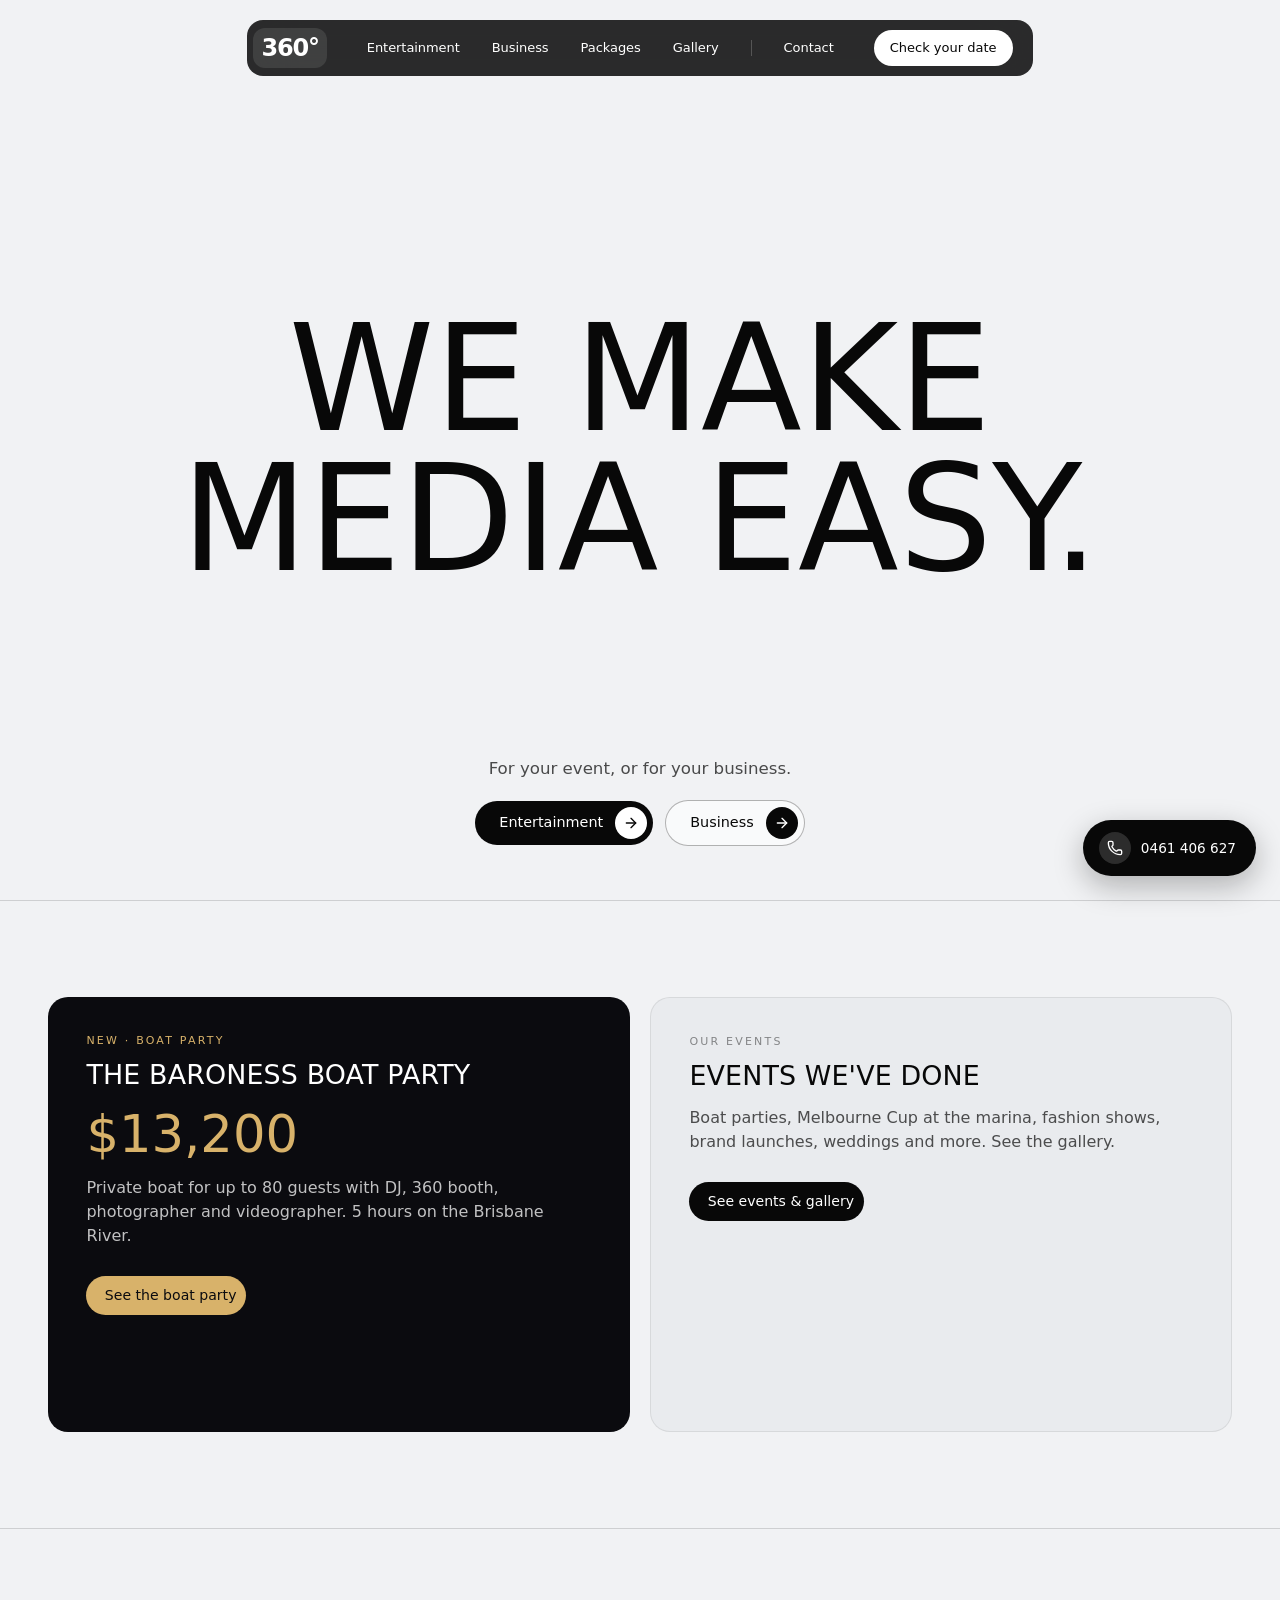
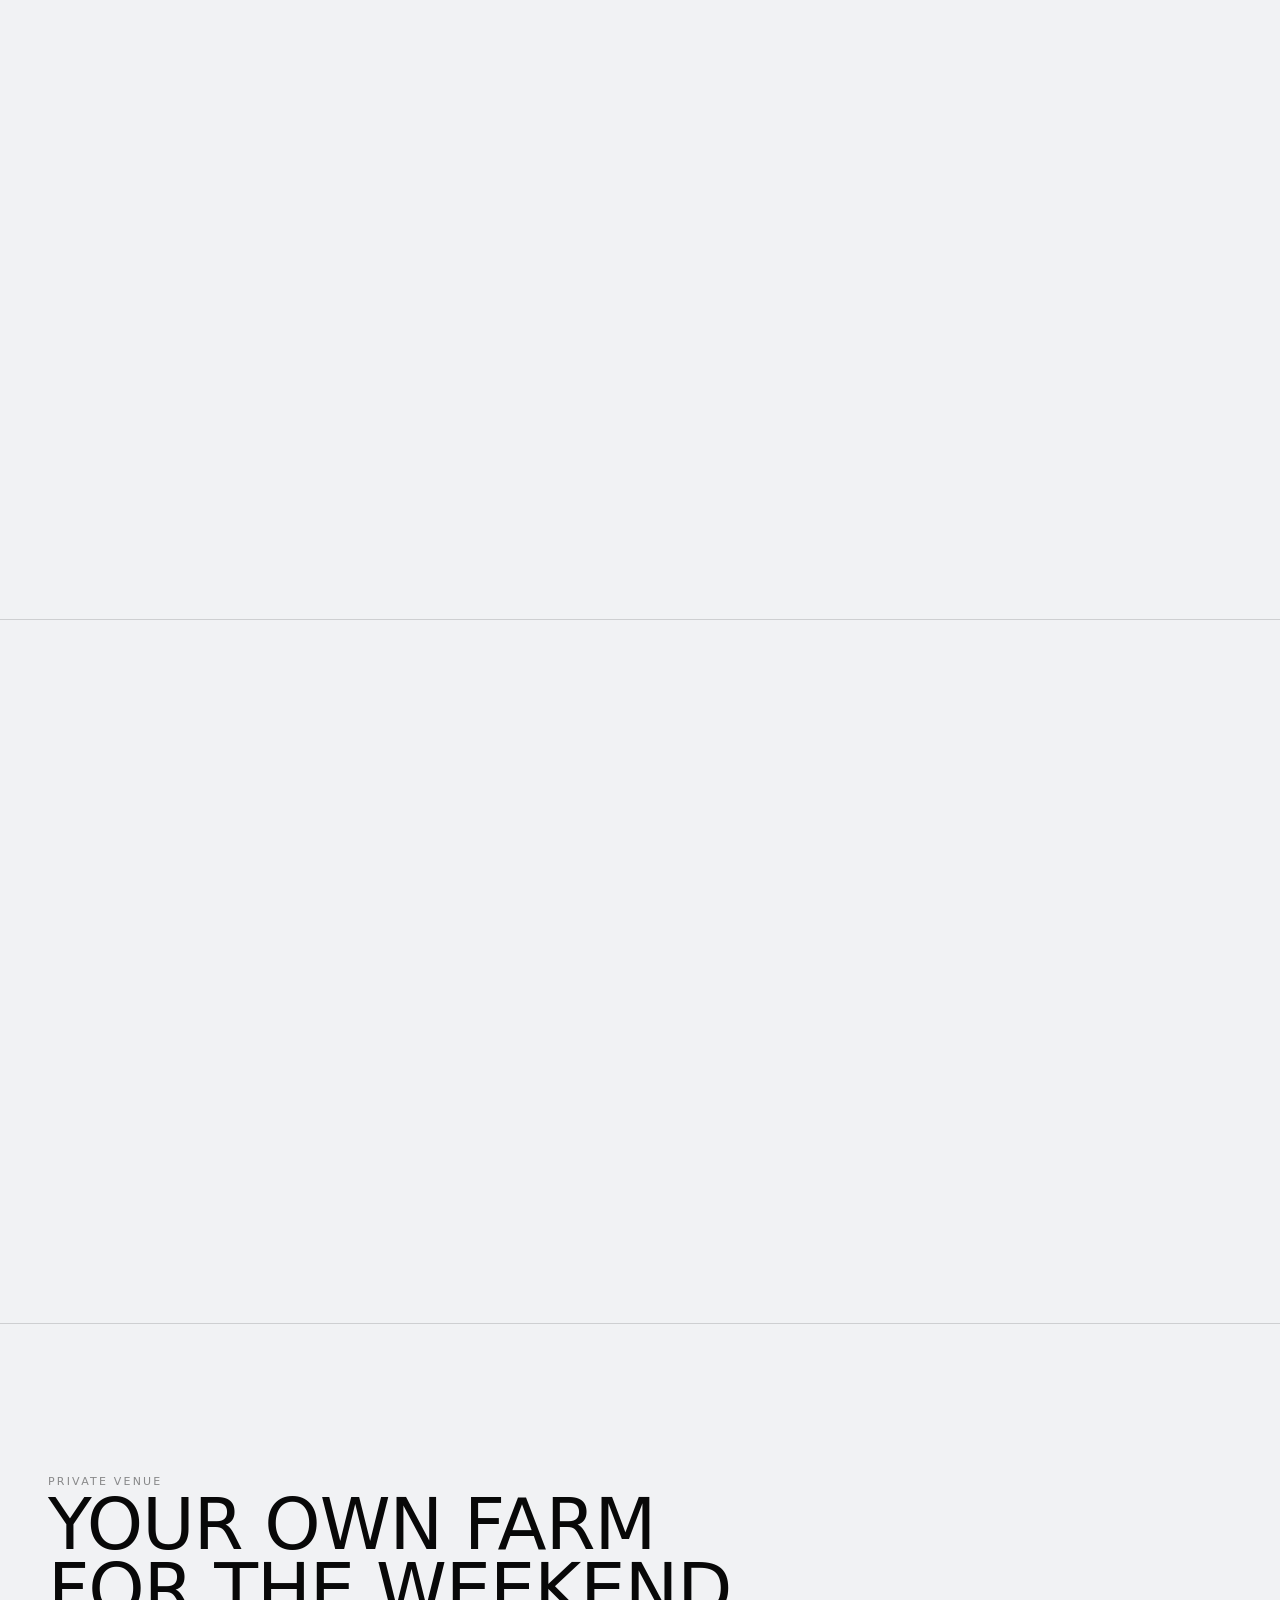
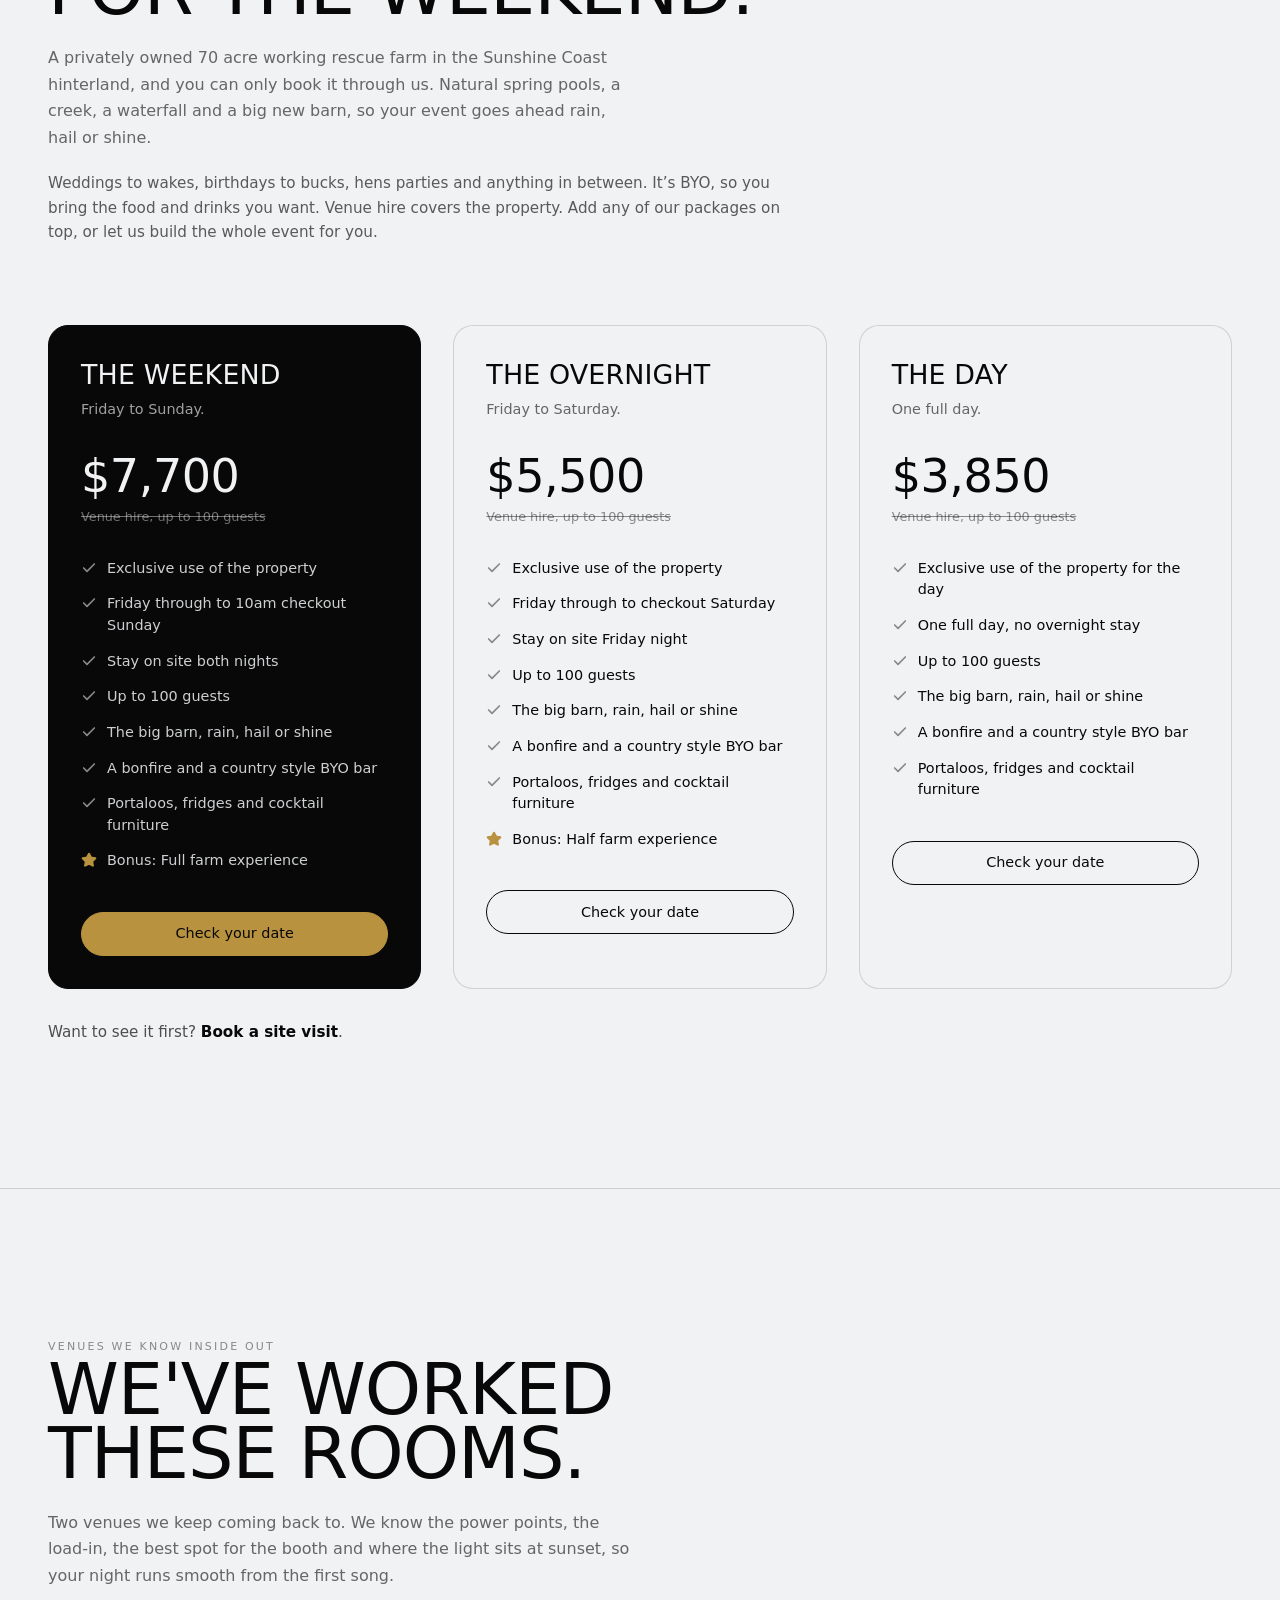
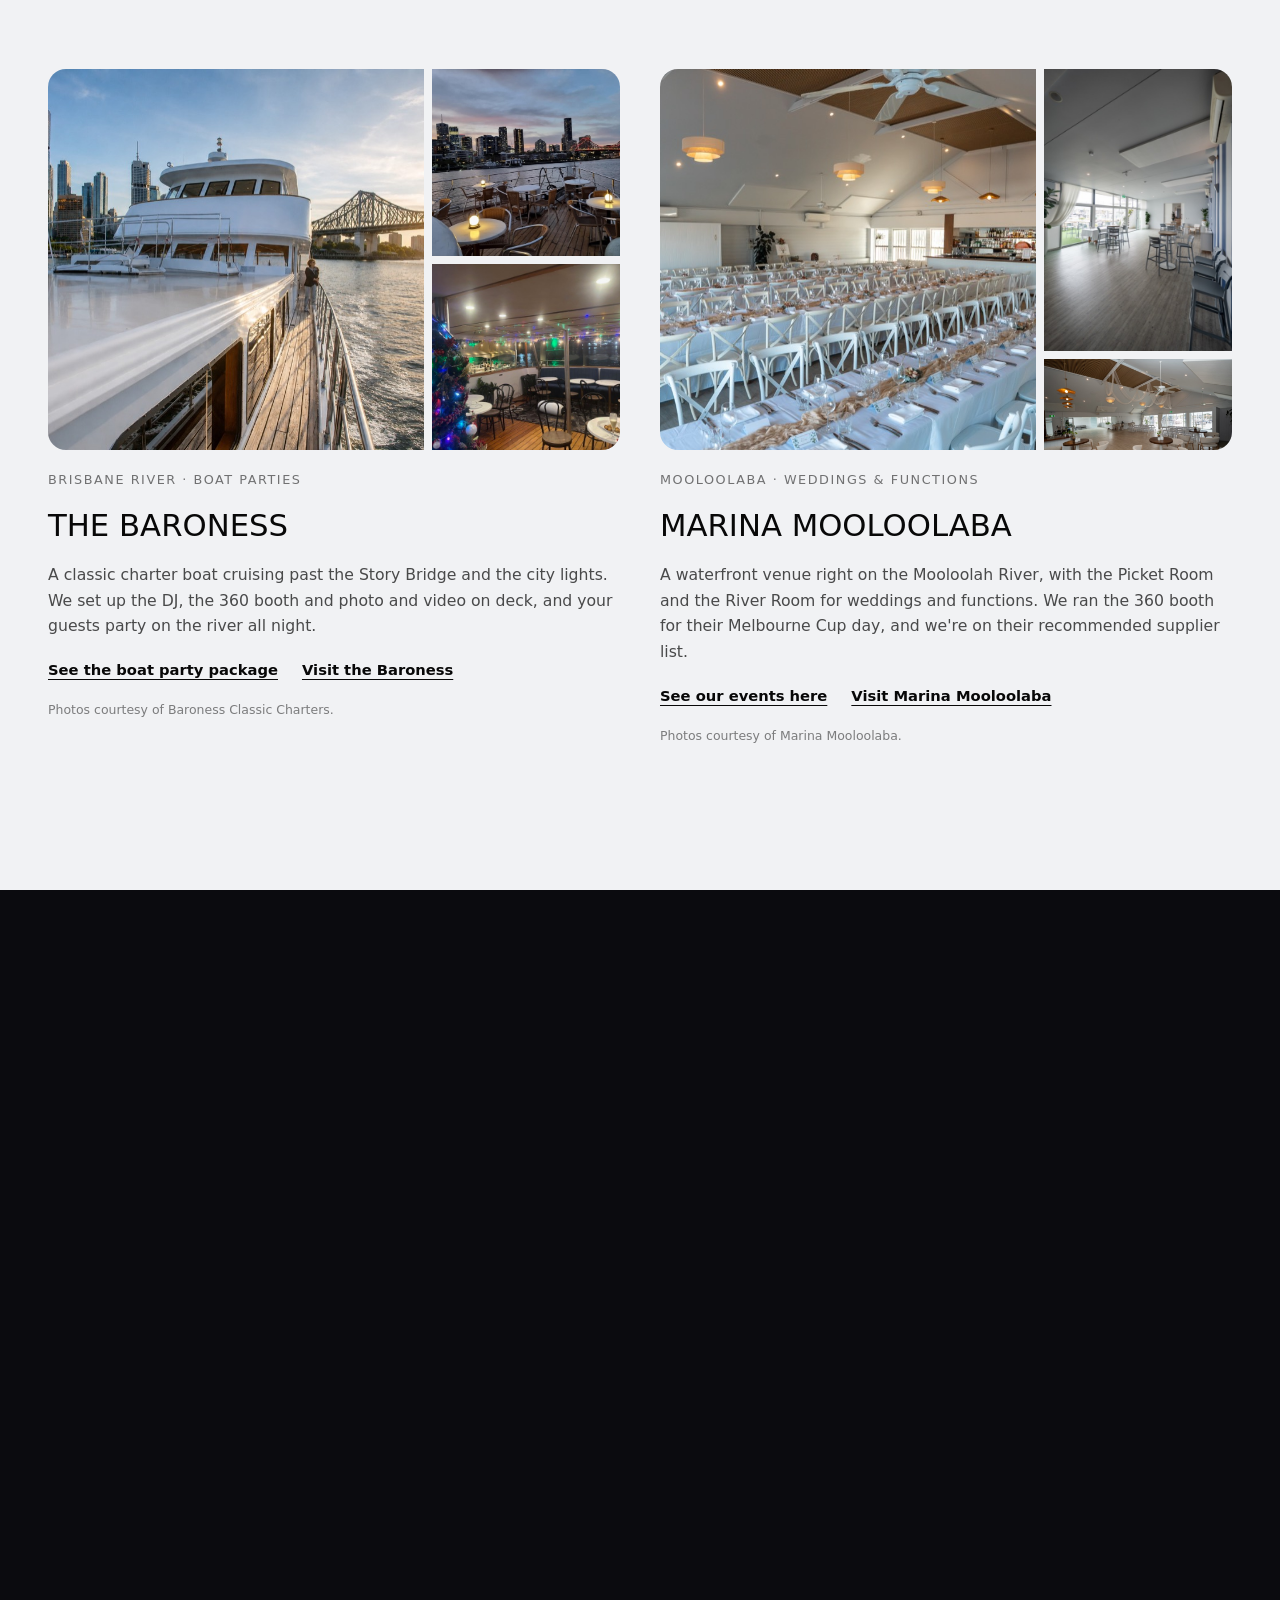
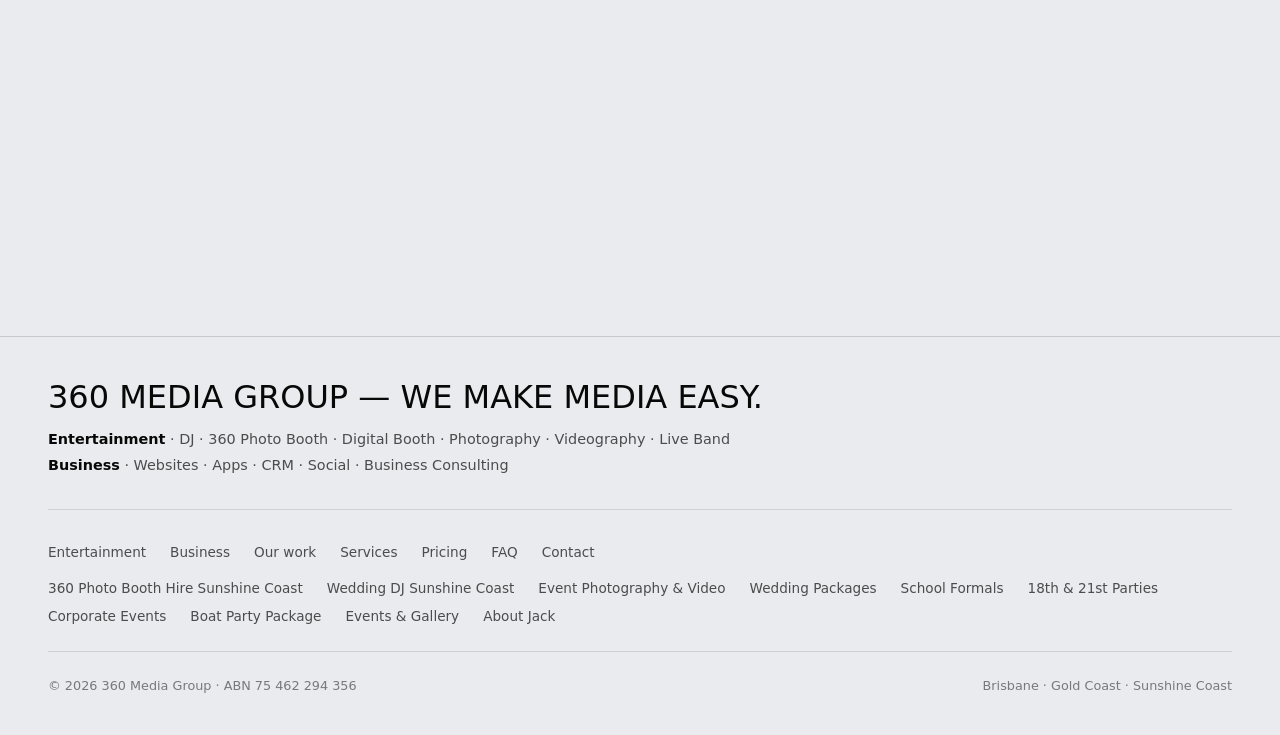
==== index.html @ 0ab934db "Homepage hero: swap the cover reel for a photo of Jack under the ink layer The 2.2 MB cover reel and" ====
<!DOCTYPE html><html lang="en"><head><meta charSet="utf-8"/><script async src="https://www.googletagmanager.com/gtag/js?id=G-ZRWR4CH3FP"></script><script>window.dataLayer=window.dataLayer||[];function gtag(){dataLayer.push(arguments);}gtag('js',new Date());gtag('config','G-ZRWR4CH3FP');gtag('config','G-XSNT1FHRZ1');gtag('config','AW-18261423689');!function(f,b,e,v,n,t,s){if(f.fbq)return;n=f.fbq=function(){n.callMethod?n.callMethod.apply(n,arguments):n.queue.push(arguments)};if(!f._fbq)f._fbq=n;n.push=n;n.loaded=!0;n.version='2.0';n.queue=[];t=b.createElement(e);t.async=!0;t.src=v;s=b.getElementsByTagName(e)[0];s.parentNode.insertBefore(t,s)}(window,document,'script','https://connect.facebook.net/en_US/fbevents.js');fbq('init','2098966154320297');fbq('track','PageView');document.addEventListener('submit',function(e){var f=e.target,t=f&&f.querySelector&&f.querySelector('[name="event-type"]');gtag('event','conversion',{send_to:'AW-18261423689/xMW4CIu8sK0dEMns3INE'});if(window.fbq)fbq('track','Lead');gtag('event','generate_lead',{form_type:(t&&t.value==='Business (not an event)')?'business':'event'});},true);document.addEventListener('click',function(e){var a=e.target&&e.target.closest&&e.target.closest('a[href^="tel:"],a[href^="mailto:"]');if(a){if(a.href.indexOf('tel:')===0){gtag('event','conversion',{send_to:'AW-18261423689/AhY4CI68sK0dEMns3INE',value:1.0,currency:'AUD'});if(window.fbq)fbq('track','Contact');}gtag('event',a.href.indexOf('tel:')===0?'phone_click':'email_click',{link_url:a.href});}},true);</script><meta name="viewport" content="width=device-width, initial-scale=1"/><link rel="stylesheet" href="/_next/static/css/index.uvfJEM0P.css" data-rsc-css-href="/_next/static/css/index.uvfJEM0P.css" data-precedence="vite-rsc/importer-resources"/><link rel="modulepreload" fetchPriority="low" href="/_next/static/chunks/index-DC_1NXjS.js"/><script src="/_next/static/chunks/rolldown-runtime-C60lm6uB.js" type="module" async=""></script><script src="/_next/static/chunks/framework-BgSIrAUN.js" type="module" async=""></script><link rel="modulepreload" href="/_next/static/chunks/layout-segment-context-BEuORxV2.js" crossorigin=""/><link rel="modulepreload" href="/_next/static/chunks/intro-overlay-CG045Ppi.js" crossorigin=""/><link rel="modulepreload" href="/_next/static/chunks/use-reduced-motion-DZhqTnM3.js" crossorigin=""/><link rel="modulepreload" href="/_next/static/chunks/Icon-ChzD5RsX.js" crossorigin=""/><link rel="modulepreload" href="/_next/static/chunks/reveal-BcOi-qko.js" crossorigin=""/><link rel="modulepreload" href="/_next/static/chunks/hero-DakrHE8k.js" crossorigin=""/><link rel="modulepreload" href="/_next/static/chunks/arrow-right-CO7DTizg.js" crossorigin=""/><link rel="modulepreload" href="/_next/static/chunks/createLucideIcon-B2s2IUJr.js" crossorigin=""/><link rel="modulepreload" href="/_next/static/chunks/spin-gallery-B4DUo_ak.js" crossorigin=""/><link rel="modulepreload" href="/_next/static/chunks/animated-heading-DNhjmZju.js" crossorigin=""/><link rel="modulepreload" href="/_next/static/chunks/x-DfrDTrOR.js" crossorigin=""/><link rel="modulepreload" href="/_next/static/chunks/highlights-CSNzRgDd.js" crossorigin=""/><link rel="modulepreload" href="/_next/static/chunks/service-blocks-zu9CTwUI.js" crossorigin=""/><link rel="modulepreload" href="/_next/static/chunks/info-blocks-Cfxh8B_S.js" crossorigin=""/><link rel="modulepreload" href="/_next/static/chunks/business-Dv_UB45E.js" crossorigin=""/><link rel="modulepreload" href="/_next/static/chunks/enquiry-form-Ce3ClJFy.js" crossorigin=""/><title>360 Media Group | Photo Booth, DJ &amp; Video Sunshine Coast</title><meta name="description" content="360 photo booth, DJ, photography and video for weddings, parties and events on the Sunshine Coast. Plus websites and social media for business."/><meta name="robots" content="index, follow"/><meta property="og:title" content="360 Media Group — We make media easy."/><meta property="og:description" content="For your event, or for your business. Sunshine Coast based, servicing all of Queensland."/><meta property="og:url" content="https://360mediagroupaustralia.com.au"/><meta property="og:site_name" content="360 Media Group Australia"/><meta property="og:type" content="website"/><meta property="og:image" content="https://360mediagroupaustralia.com.au/images/og-360-ring.jpg"/><meta property="og:image:width" content="1200"/><meta property="og:image:height" content="630"/><meta property="og:image:alt" content="360 Media Group — We make media easy."/><meta name="twitter:card" content="summary_large_image"/><meta name="twitter:title" content="360 Media Group — We make media easy."/><meta name="twitter:description" content="For your event, or for your business. Sunshine Coast based, servicing all of Queensland."/><meta name="twitter:image" content="https://360mediagroupaustralia.com.au/images/og-360-ring.jpg"/><link rel="shortcut icon" href="/favicon.svg"/><link rel="icon" href="/favicon.svg"/><script type="application/ld+json">{"@context":"https://schema.org","@type":"LocalBusiness","@id":"https://360mediagroupaustralia.com.au/#business","name":"360 Media Group","alternateName":["360 Media Group Australia","360 Media"],"url":"https://360mediagroupaustralia.com.au/","image":"https://360mediagroupaustralia.com.au/images/og-360-ring.jpg","description":"360 photo booth, DJ, photography and video for weddings, parties and events, plus websites and social media for business. Sunshine Coast based, servicing all of Queensland.","telephone":"+61461406627","email":"hire360photobooth@gmail.com","founder":{"@type":"Person","name":"Jack Borthwick"},"address":{"@type":"PostalAddress","addressRegion":"QLD","addressLocality":"Sunshine Coast","addressCountry":"AU"},"areaServed":[{"@type":"Place","name":"Sunshine Coast"},{"@type":"Place","name":"Noosa"},{"@type":"Place","name":"Caloundra"},{"@type":"Place","name":"Maroochydore"},{"@type":"Place","name":"Mooloolaba"},{"@type":"Place","name":"Nambour"},{"@type":"Place","name":"Buderim"},{"@type":"Place","name":"Brisbane"},{"@type":"Place","name":"Gold Coast"},{"@type":"Place","name":"Queensland"}],"sameAs":["https://www.instagram.com/360.media.group/","https://www.youtube.com/@360mediagroupau","https://g.page/r/CRX7OYHWCkoSEBM"],"slogan":"We make media easy.","makesOffer":[{"@type":"Offer","itemOffered":{"@type":"Service","name":"360 photo booth hire"}},{"@type":"Offer","itemOffered":{"@type":"Service","name":"Digital photo booth hire"}},{"@type":"Offer","itemOffered":{"@type":"Service","name":"DJ and lighting"}},{"@type":"Offer","itemOffered":{"@type":"Service","name":"Event photography"}},{"@type":"Offer","itemOffered":{"@type":"Service","name":"Event videography"}},{"@type":"Offer","itemOffered":{"@type":"Service","name":"Live music"}},{"@type":"Offer","itemOffered":{"@type":"Service","name":"Websites for business"}},{"@type":"Offer","itemOffered":{"@type":"Service","name":"Social media marketing"}},{"@type":"Offer","itemOffered":{"@type":"Service","name":"Business advice"}}],"hasMap":"https://g.page/r/CRX7OYHWCkoSEBM","priceRange":"$$"}</script><script type="application/ld+json">{"@context": "https://schema.org", "@type": "FAQPage", "mainEntity": [{"@type": "Question", "name": "How far ahead should I book?", "acceptedAnswer": {"@type": "Answer", "text": "We're currently taking bookings for 2026 and 2027. We're one crew, so we only take a limited number of events each weekend — popular dates, especially Saturdays in spring and autumn, go early. If you have a date in mind, check it with us now even if you're not ready to confirm."}}, {"@type": "Question", "name": "What's the difference between the 360 booth and the digital booth?", "acceptedAnswer": {"@type": "Answer", "text": "The 360 booth spins a camera around guests standing on a 1.1 metre platform, producing cinematic slow-motion video clips they share within seconds. It's video only — no prints. The digital booth is a sleek open booth for photos, and it prints: guests get a physical print on the night and a digital copy on their phone, both with your branded overlay. The short version: the digital booth is the one guests take home. The 360 is the one they post."}}, {"@type": "Question", "name": "Are the booths enclosed?", "acceptedAnswer": {"@type": "Answer", "text": "No — both are open, standalone setups. No box, no curtain, no cubicle. They stand out in the room with a backdrop behind, so whole groups fit in the shot and the crowd watching becomes part of the moment."}}, {"@type": "Question", "name": "Can I book just one service?", "acceptedAnswer": {"@type": "Answer", "text": "Absolutely. Every service books on its own. The packages just save you money if you want more than one."}}, {"@type": "Question", "name": "Is editing extra?", "acceptedAnswer": {"@type": "Answer", "text": "No. Every hourly rate includes the editing. You're not paying us to point a camera and hand you raw files — the edit is the part that makes it worth having, and it's built into the price."}}, {"@type": "Question", "name": "How much space does each booth need?", "acceptedAnswer": {"@type": "Answer", "text": "The 360 booth needs roughly 3m × 3m of clear, hard, flat ground with access to power. The digital booth is more compact at around 2m × 2m including the backdrop. We'll confirm the spot with your venue beforehand."}}, {"@type": "Question", "name": "How do guests get their photos and videos?", "acceptedAnswer": {"@type": "Answer", "text": "Instantly — by QR code or text, on the night. No waiting, no app to download. You also get the full digital album of everything afterwards in one online gallery, downloadable and shareable."}}, {"@type": "Question", "name": "Will the cloud effect set off the venue's smoke alarms?", "acceptedAnswer": {"@type": "Answer", "text": "No. We use a proper chilled low-fog machine, not a standard fog machine. The fog stays on the floor and dissipates rather than rising. Most venues still want to approve it in advance, so let us know your venue and we'll sort that with them."}}, {"@type": "Question", "name": "Where do you travel?", "acceptedAnswer": {"@type": "Answer", "text": "Brisbane, the Gold Coast, the Sunshine Coast and everywhere between — Noosa, Caloundra, Maroochydore, Mooloolaba, Nambour, Buderim, Sippy Downs and all of South East Queensland. Further afield may incur a travel fee; just ask, we travel for events regularly."}}, {"@type": "Question", "name": "What kinds of events do you do?", "acceptedAnswer": {"@type": "Answer", "text": "Weddings, school formals, birthdays and 18ths/21sts, corporate events, fashion shows and festivals. If people are gathering, we can cover it."}}, {"@type": "Question", "name": "How does payment work?", "acceptedAnswer": {"@type": "Answer", "text": "A 50% deposit confirms your date — you're welcome to pay more up front if you'd prefer to spread the cost. The balance is due 7 days before your event, so there's nothing to sort out on the day itself. One invoice, no surprises, no hidden fees."}}, {"@type": "Question", "name": "Is there a minimum booking?", "acceptedAnswer": {"@type": "Answer", "text": "Yes — 3 hours on all hourly services. Setup and testing is done before doors open, so you get the full 3 hours of the booth running."}}]}</script><link rel="canonical" href="https://360mediagroupaustralia.com.au"/><meta name="theme-color" content="#F1F2F4"/><meta name="color-scheme" content="light"/><link rel="preload" href="/fonts/anton-75f46c51.woff2" as="font" type="font/woff2" crossorigin="anonymous"/><link rel="preload" href="/fonts/inter-1ab1ad55.woff2" as="font" type="font/woff2" crossorigin="anonymous"/><script>Object.assign(((self[Symbol.for("vinext.navigationRuntime")]??={bootstrap:{routeManifest:null},functions:{}}).bootstrap.rsc??={rsc:[]}),{params:{},nav:{"pathname":"/","searchParams":[]}})</script><link rel="modulepreload" href="/_next/static/chunks/index-DC_1NXjS.js" />
</head><body><div class="site-frame bg-[#F1F2F4] text-[#080808]"><a href="tel:+61461406627" class="floating-contact fixed bottom-5 right-5 z-40 inline-flex items-center gap-2.5 rounded-full bg-[#080808] py-3 pl-4 pr-5 text-[0.85rem] font-medium text-white shadow-[0_10px_30px_rgb(8_8_8_/_0.28)] sm:bottom-6 sm:right-6" aria-label="Call 0461 406 627"><span class="grid size-8 shrink-0 place-items-center rounded-full bg-white/15" aria-hidden="true"><svg xmlns="http://www.w3.org/2000/svg" width="16" height="16" viewBox="0 0 24 24" fill="none" stroke="currentColor" stroke-width="2" stroke-linecap="round" stroke-linejoin="round" class="lucide lucide-phone" aria-hidden="true"><path d="M13.832 16.568a1 1 0 0 0 1.213-.303l.355-.465A2 2 0 0 1 17 15h3a2 2 0 0 1 2 2v3a2 2 0 0 1-2 2A18 18 0 0 1 2 4a2 2 0 0 1 2-2h3a2 2 0 0 1 2 2v3a2 2 0 0 1-.8 1.6l-.468.351a1 1 0 0 0-.292 1.233 14 14 0 0 0 6.392 6.384"></path></svg></span><span class="hidden whitespace-nowrap sm:inline">0461 406 627</span></a><section id="top" class="hero-section relative isolate min-h-[100svh] overflow-hidden" aria-label="360 Media Group — we make media easy"><header class="site-header fixed inset-x-0 top-4 z-30 lg:top-5"><div class="mx-auto flex w-[calc(100%-2rem)] max-w-fit items-center gap-4 rounded-2xl bg-[#080808]/85 py-1.5 pl-1.5 pr-5 text-white backdrop-blur-xl sm:gap-8 lg:gap-10"><a class="brand-lockup flex min-h-10 min-w-10 items-center justify-center gap-2 rounded-xl bg-white/10" href="#top" aria-label="360 Media Group home"><span class="px-2 text-2xl font-bold tracking-[-0.05em]">360°</span></a><nav class="flex items-center gap-4 text-[13px] font-medium tracking-[-0.005em] lg:gap-8" aria-label="Primary navigation"><a class="nav-desk text-white/75 transition-colors hover:text-white" href="#entertainment">Entertainment</a><a class="nav-desk text-white/75 transition-colors hover:text-white" href="#business">Business</a><a class="text-white/75 transition-colors hover:text-white" href="#pricing">Packages</a><a class="text-white/75 transition-colors hover:text-white" href="/events-gallery">Gallery</a><span class="nav-desk h-4 w-px bg-white/20" aria-hidden="true"></span><a class="nav-desk text-white/75 transition-colors hover:text-white" href="#contact">Contact</a></nav><a class="header-cta inline-flex min-h-9 items-center whitespace-nowrap rounded-full bg-white px-4 text-[13px] font-medium text-[#080808]" href="#contact">Check your date</a></div></header><div class="ink-hero"><img class="ink-video" sizes="100vw" srcSet="/images/hero-jack-sm.jpg 900w, /images/hero-jack.jpg 1500w" src="/images/hero-jack.jpg" alt="Jack Borthwick, 360 Media Group" decoding="async" fetchPriority="low" style="object-position:25% 35%"/><video class="ink-video" style="display:none" muted="" playsInline="" preload="none" aria-hidden="true"></video><div class="ink-paper"><h1 class="ink-title font-anton">We make<!-- --> <!-- -->media easy.</h1></div><canvas class="ink-canvas" aria-hidden="true"></canvas></div><div class="ink-chrome" style="opacity:1;filter:blur(0px);transform:none"><p class="ink-sub">For your event, or for your business.</p><div class="flex flex-wrap items-center justify-center gap-3"><a class="primary-cta inline-flex items-center gap-3 rounded-full bg-[#080808] pr-1.5 font-medium text-white min-h-11 py-1.5 pl-6 text-[0.9rem]" href="#entertainment">Entertainment<span class="cta-dot grid place-items-center rounded-full bg-white text-[#080808] size-8" aria-hidden="true"><svg xmlns="http://www.w3.org/2000/svg" width="16" height="16" viewBox="0 0 24 24" fill="none" stroke="currentColor" stroke-width="2" stroke-linecap="round" stroke-linejoin="round" class="lucide lucide-arrow-right" aria-hidden="true"><path d="M5 12h14"></path><path d="m12 5 7 7-7 7"></path></svg></span></a><a class="inline-flex items-center gap-3 rounded-full border border-[#080808]/30 bg-white/60 pr-1.5 font-medium text-[#080808] backdrop-blur transition-colors hover:border-[#080808] min-h-11 py-1.5 pl-6 text-[0.9rem]" href="#business">Business<span class="grid place-items-center rounded-full bg-[#080808] text-white size-8" aria-hidden="true"><svg xmlns="http://www.w3.org/2000/svg" width="16" height="16" viewBox="0 0 24 24" fill="none" stroke="currentColor" stroke-width="2" stroke-linecap="round" stroke-linejoin="round" class="lucide lucide-arrow-right" aria-hidden="true"><path d="M5 12h14"></path><path d="m12 5 7 7-7 7"></path></svg></span></a></div></div></section><div id="entertainment"><section class="border-t border-[#080808]/15" aria-label="Featured"><div class="mx-auto max-w-[1440px] px-4 py-24 sm:px-6 lg:px-12"><div class="grid gap-4 md:grid-cols-2 lg:gap-5"><a class="info-block info-block-dark" href="/boat-party-package-brisbane"><span class="eyebrow">New · Boat party</span><h2 class="font-anton display-sub mt-4 text-white">The Baroness Boat Party</h2><p class="mt-5 font-anton text-[clamp(2.4rem,4vw,3.4rem)] leading-none text-[#D8B26A]">$13,200</p><p class="mt-4 text-white/75">Private boat for up to 80 guests with DJ, 360 booth, photographer and videographer. 5 hours on the Brisbane River.</p><span class="info-block-cta info-block-cta-light">See the boat party</span></a><a class="info-block info-block-light" href="/events-gallery"><span class="eyebrow">Our events</span><h2 class="font-anton display-sub mt-4">Events we&#x27;ve done</h2><p class="mt-4 text-[#080808]/70">Boat parties, Melbourne Cup at the marina, fashion shows, brand launches, weddings and more. See the gallery.</p><span class="info-block-cta info-block-cta-dark">See events &amp; gallery</span></a></div></div></section></div><section id="gallery" class="gallery-section border-t border-[#080808]/15" aria-labelledby="gallery-title"><div class="mx-auto max-w-[1440px] px-4 py-24 sm:px-6 sm:py-28 lg:px-12 lg:py-36"><div class="max-w-[760px]"><span class="eyebrow" data-reveal="true">The 360 booth</span><h2 id="gallery-title" class="font-anton display-section mt-5" style="opacity:0"><span class="inline-block whitespace-pre" style="opacity:0;filter:blur(8px);transform:translateY(14px)">Guests,</span><span class="inline-block whitespace-pre" style="opacity:0;filter:blur(8px);transform:translateY(14px)"> </span><span class="inline-block whitespace-pre" style="opacity:0;filter:blur(8px);transform:translateY(14px)">spinning.</span></h2><p class="lede mt-6" data-reveal="true">A slice of real bookings — tap any cover to watch it full screen with sound.</p></div><div class="deck-wrap mt-8 lg:mt-10" data-reveal="true"><button type="button" class="deck-nav" aria-label="Previous clips"><svg xmlns="http://www.w3.org/2000/svg" width="20" height="20" viewBox="0 0 24 24" fill="none" stroke="currentColor" stroke-width="2" stroke-linecap="round" stroke-linejoin="round" class="lucide lucide-chevron-left" aria-hidden="true"><path d="m15 18-6-6 6-6"></path></svg></button><ul class="deck-track"><li class="deck-item"><button type="button" class="deck-cover-btn" aria-label="Play Swimwear Week spin — 1 Aug"><video class="deck-cover" src="/videos/spin/swimwear-week-2026-08-01-01.mp4" poster="/videos/spin/posters/swimwear-week-2026-08-01-01.jpg" muted="" loop="" playsInline="" preload="none"></video><span class="deck-caption"><span class="deck-caption-label">Swimwear Week<span class="deck-caption-sub"> · <!-- -->1 Aug</span></span></span></button></li><li class="deck-item"><button type="button" class="deck-cover-btn" aria-label="Play Swimwear Week spin — 1 Aug"><video class="deck-cover" src="/videos/spin/swimwear-week-2026-08-01-02.mp4" poster="/videos/spin/posters/swimwear-week-2026-08-01-02.jpg" muted="" loop="" playsInline="" preload="none"></video><span class="deck-caption"><span class="deck-caption-label">Swimwear Week<span class="deck-caption-sub"> · <!-- -->1 Aug</span></span></span></button></li><li class="deck-item"><button type="button" class="deck-cover-btn" aria-label="Play Swimwear Week spin — 1 Aug"><video class="deck-cover" src="/videos/spin/swimwear-week-2026-08-01-03.mp4" poster="/videos/spin/posters/swimwear-week-2026-08-01-03.jpg" muted="" loop="" playsInline="" preload="none"></video><span class="deck-caption"><span class="deck-caption-label">Swimwear Week<span class="deck-caption-sub"> · <!-- -->1 Aug</span></span></span></button></li><li class="deck-item"><button type="button" class="deck-cover-btn" aria-label="Play Swimwear Week spin — 1 Aug"><video class="deck-cover" src="/videos/spin/swimwear-week-2026-08-01-05.mp4" poster="/videos/spin/posters/swimwear-week-2026-08-01-05.jpg" muted="" loop="" playsInline="" preload="none"></video><span class="deck-caption"><span class="deck-caption-label">Swimwear Week<span class="deck-caption-sub"> · <!-- -->1 Aug</span></span></span></button></li><li class="deck-item"><button type="button" class="deck-cover-btn" aria-label="Play Swimwear Week spin — 1 Aug"><video class="deck-cover" src="/videos/spin/swimwear-week-2026-08-01-06.mp4" poster="/videos/spin/posters/swimwear-week-2026-08-01-06.jpg" muted="" loop="" playsInline="" preload="none"></video><span class="deck-caption"><span class="deck-caption-label">Swimwear Week<span class="deck-caption-sub"> · <!-- -->1 Aug</span></span></span></button></li><li class="deck-item"><button type="button" class="deck-cover-btn" aria-label="Play Swimwear Week spin — 1 Aug"><video class="deck-cover" src="/videos/spin/swimwear-week-2026-08-01-07.mp4" poster="/videos/spin/posters/swimwear-week-2026-08-01-07.jpg" muted="" loop="" playsInline="" preload="none"></video><span class="deck-caption"><span class="deck-caption-label">Swimwear Week<span class="deck-caption-sub"> · <!-- -->1 Aug</span></span></span></button></li><li class="deck-item"><button type="button" class="deck-cover-btn" aria-label="Play Swimwear Week spin — 1 Aug"><video class="deck-cover" src="/videos/spin/swimwear-week-2026-08-01-08.mp4" poster="/videos/spin/posters/swimwear-week-2026-08-01-08.jpg" muted="" loop="" playsInline="" preload="none"></video><span class="deck-caption"><span class="deck-caption-label">Swimwear Week<span class="deck-caption-sub"> · <!-- -->1 Aug</span></span></span></button></li><li class="deck-item"><button type="button" class="deck-cover-btn" aria-label="Play Swimwear Week spin — 1 Aug"><video class="deck-cover" src="/videos/spin/swimwear-week-2026-08-01-09.mp4" poster="/videos/spin/posters/swimwear-week-2026-08-01-09.jpg" muted="" loop="" playsInline="" preload="none"></video><span class="deck-caption"><span class="deck-caption-label">Swimwear Week<span class="deck-caption-sub"> · <!-- -->1 Aug</span></span></span></button></li><li class="deck-item"><button type="button" class="deck-cover-btn" aria-label="Play Swimwear Week spin — 1 Aug"><video class="deck-cover" src="/videos/spin/swimwear-week-2026-08-01-10.mp4" poster="/videos/spin/posters/swimwear-week-2026-08-01-10.jpg" muted="" loop="" playsInline="" preload="none"></video><span class="deck-caption"><span class="deck-caption-label">Swimwear Week<span class="deck-caption-sub"> · <!-- -->1 Aug</span></span></span></button></li><li class="deck-item"><button type="button" class="deck-cover-btn" aria-label="Play Swimwear Week spin — 1 Aug"><video class="deck-cover" src="/videos/spin/swimwear-week-2026-08-01-11.mp4" poster="/videos/spin/posters/swimwear-week-2026-08-01-11.jpg" muted="" loop="" playsInline="" preload="none"></video><span class="deck-caption"><span class="deck-caption-label">Swimwear Week<span class="deck-caption-sub"> · <!-- -->1 Aug</span></span></span></button></li><li class="deck-item"><button type="button" class="deck-cover-btn" aria-label="Play Wearable Art spin — 11 Jul"><video class="deck-cover" src="/videos/spin/wearable-art-2026-07-11-01.mp4" poster="/videos/spin/posters/wearable-art-2026-07-11-01.jpg" muted="" loop="" playsInline="" preload="none"></video><span class="deck-caption"><span class="deck-caption-label">Wearable Art<span class="deck-caption-sub"> · <!-- -->11 Jul</span></span></span></button></li><li class="deck-item"><button type="button" class="deck-cover-btn" aria-label="Play Wearable Art spin — 11 Jul"><video class="deck-cover" src="/videos/spin/wearable-art-2026-07-11-02.mp4" poster="/videos/spin/posters/wearable-art-2026-07-11-02.jpg" muted="" loop="" playsInline="" preload="none"></video><span class="deck-caption"><span class="deck-caption-label">Wearable Art<span class="deck-caption-sub"> · <!-- -->11 Jul</span></span></span></button></li><li class="deck-item"><button type="button" class="deck-cover-btn" aria-label="Play Wearable Art spin — 11 Jul"><video class="deck-cover" src="/videos/spin/wearable-art-2026-07-11-03.mp4" poster="/videos/spin/posters/wearable-art-2026-07-11-03.jpg" muted="" loop="" playsInline="" preload="none"></video><span class="deck-caption"><span class="deck-caption-label">Wearable Art<span class="deck-caption-sub"> · <!-- -->11 Jul</span></span></span></button></li><li class="deck-item"><button type="button" class="deck-cover-btn" aria-label="Play Wearable Art spin — 11 Jul"><video class="deck-cover" src="/videos/spin/wearable-art-2026-07-11-04.mp4" poster="/videos/spin/posters/wearable-art-2026-07-11-04.jpg" muted="" loop="" playsInline="" preload="none"></video><span class="deck-caption"><span class="deck-caption-label">Wearable Art<span class="deck-caption-sub"> · <!-- -->11 Jul</span></span></span></button></li><li class="deck-item"><button type="button" class="deck-cover-btn" aria-label="Play Wearable Art spin — 11 Jul"><video class="deck-cover" src="/videos/spin/wearable-art-2026-07-11-05.mp4" poster="/videos/spin/posters/wearable-art-2026-07-11-05.jpg" muted="" loop="" playsInline="" preload="none"></video><span class="deck-caption"><span class="deck-caption-label">Wearable Art<span class="deck-caption-sub"> · <!-- -->11 Jul</span></span></span></button></li><li class="deck-item"><button type="button" class="deck-cover-btn" aria-label="Play Wearable Art spin — 11 Jul"><video class="deck-cover" src="/videos/spin/wearable-art-2026-07-11-06.mp4" poster="/videos/spin/posters/wearable-art-2026-07-11-06.jpg" muted="" loop="" playsInline="" preload="none"></video><span class="deck-caption"><span class="deck-caption-label">Wearable Art<span class="deck-caption-sub"> · <!-- -->11 Jul</span></span></span></button></li><li class="deck-item"><button type="button" class="deck-cover-btn" aria-label="Play Wearable Art spin — 11 Jul"><video class="deck-cover" src="/videos/spin/wearable-art-2026-07-11-07.mp4" poster="/videos/spin/posters/wearable-art-2026-07-11-07.jpg" muted="" loop="" playsInline="" preload="none"></video><span class="deck-caption"><span class="deck-caption-label">Wearable Art<span class="deck-caption-sub"> · <!-- -->11 Jul</span></span></span></button></li><li class="deck-item"><button type="button" class="deck-cover-btn" aria-label="Play Wearable Art spin — 11 Jul"><video class="deck-cover" src="/videos/spin/wearable-art-2026-07-11-08.mp4" poster="/videos/spin/posters/wearable-art-2026-07-11-08.jpg" muted="" loop="" playsInline="" preload="none"></video><span class="deck-caption"><span class="deck-caption-label">Wearable Art<span class="deck-caption-sub"> · <!-- -->11 Jul</span></span></span></button></li><li class="deck-item"><button type="button" class="deck-cover-btn" aria-label="Play Brothers spin — 19 Jul"><video class="deck-cover" src="/videos/spin/brothers-2026-07-19-01.mp4" poster="/videos/spin/posters/brothers-2026-07-19-01.jpg" muted="" loop="" playsInline="" preload="none"></video><span class="deck-caption"><span class="deck-caption-label">Brothers<span class="deck-caption-sub"> · <!-- -->19 Jul</span></span></span></button></li><li class="deck-item"><button type="button" class="deck-cover-btn" aria-label="Play Brothers spin — 19 Jul"><video class="deck-cover" src="/videos/spin/brothers-2026-07-19-02.mp4" poster="/videos/spin/posters/brothers-2026-07-19-02.jpg" muted="" loop="" playsInline="" preload="none"></video><span class="deck-caption"><span class="deck-caption-label">Brothers<span class="deck-caption-sub"> · <!-- -->19 Jul</span></span></span></button></li><li class="deck-item"><button type="button" class="deck-cover-btn" aria-label="Play Brothers spin — 19 Jul"><video class="deck-cover" src="/videos/spin/brothers-2026-07-19-03.mp4" poster="/videos/spin/posters/brothers-2026-07-19-03.jpg" muted="" loop="" playsInline="" preload="none"></video><span class="deck-caption"><span class="deck-caption-label">Brothers<span class="deck-caption-sub"> · <!-- -->19 Jul</span></span></span></button></li><li class="deck-item"><button type="button" class="deck-cover-btn" aria-label="Play Brothers spin — 19 Jul"><video class="deck-cover" src="/videos/spin/brothers-2026-07-19-04.mp4" poster="/videos/spin/posters/brothers-2026-07-19-04.jpg" muted="" loop="" playsInline="" preload="none"></video><span class="deck-caption"><span class="deck-caption-label">Brothers<span class="deck-caption-sub"> · <!-- -->19 Jul</span></span></span></button></li><li class="deck-item"><button type="button" class="deck-cover-btn" aria-label="Play Brothers spin — 19 Jul"><video class="deck-cover" src="/videos/spin/brothers-2026-07-19-05.mp4" poster="/videos/spin/posters/brothers-2026-07-19-05.jpg" muted="" loop="" playsInline="" preload="none"></video><span class="deck-caption"><span class="deck-caption-label">Brothers<span class="deck-caption-sub"> · <!-- -->19 Jul</span></span></span></button></li><li class="deck-item"><button type="button" class="deck-cover-btn" aria-label="Play Brothers spin — 19 Jul"><video class="deck-cover" src="/videos/spin/brothers-2026-07-19-06.mp4" poster="/videos/spin/posters/brothers-2026-07-19-06.jpg" muted="" loop="" playsInline="" preload="none"></video><span class="deck-caption"><span class="deck-caption-label">Brothers<span class="deck-caption-sub"> · <!-- -->19 Jul</span></span></span></button></li><li class="deck-item"><button type="button" class="deck-cover-btn" aria-label="Play Brothers spin — 19 Jul"><video class="deck-cover" src="/videos/spin/brothers-2026-07-19-07.mp4" poster="/videos/spin/posters/brothers-2026-07-19-07.jpg" muted="" loop="" playsInline="" preload="none"></video><span class="deck-caption"><span class="deck-caption-label">Brothers<span class="deck-caption-sub"> · <!-- -->19 Jul</span></span></span></button></li><li class="deck-item"><button type="button" class="deck-cover-btn" aria-label="Play Brothers spin — 19 Jul"><video class="deck-cover" src="/videos/spin/brothers-2026-07-19-08.mp4" poster="/videos/spin/posters/brothers-2026-07-19-08.jpg" muted="" loop="" playsInline="" preload="none"></video><span class="deck-caption"><span class="deck-caption-label">Brothers<span class="deck-caption-sub"> · <!-- -->19 Jul</span></span></span></button></li><li class="deck-item"><button type="button" class="deck-cover-btn" aria-label="Play 18th Birthday spin — 20 Jun"><video class="deck-cover" src="/videos/spin/18th-birthday-2026-06-20-01.mp4" poster="/videos/spin/posters/18th-birthday-2026-06-20-01.jpg" muted="" loop="" playsInline="" preload="none"></video><span class="deck-caption"><span class="deck-caption-label">18th Birthday<span class="deck-caption-sub"> · <!-- -->20 Jun</span></span></span></button></li><li class="deck-item"><button type="button" class="deck-cover-btn" aria-label="Play 18th Birthday spin — 20 Jun"><video class="deck-cover" src="/videos/spin/18th-birthday-2026-06-20-02.mp4" poster="/videos/spin/posters/18th-birthday-2026-06-20-02.jpg" muted="" loop="" playsInline="" preload="none"></video><span class="deck-caption"><span class="deck-caption-label">18th Birthday<span class="deck-caption-sub"> · <!-- -->20 Jun</span></span></span></button></li><li class="deck-item"><button type="button" class="deck-cover-btn" aria-label="Play 18th Birthday spin — 20 Jun"><video class="deck-cover" src="/videos/spin/18th-birthday-2026-06-20-03.mp4" poster="/videos/spin/posters/18th-birthday-2026-06-20-03.jpg" muted="" loop="" playsInline="" preload="none"></video><span class="deck-caption"><span class="deck-caption-label">18th Birthday<span class="deck-caption-sub"> · <!-- -->20 Jun</span></span></span></button></li><li class="deck-item"><button type="button" class="deck-cover-btn" aria-label="Play 18th Birthday spin — 20 Jun"><video class="deck-cover" src="/videos/spin/18th-birthday-2026-06-20-04.mp4" poster="/videos/spin/posters/18th-birthday-2026-06-20-04.jpg" muted="" loop="" playsInline="" preload="none"></video><span class="deck-caption"><span class="deck-caption-label">18th Birthday<span class="deck-caption-sub"> · <!-- -->20 Jun</span></span></span></button></li></ul><button type="button" class="deck-nav" aria-label="Next clips"><svg xmlns="http://www.w3.org/2000/svg" width="20" height="20" viewBox="0 0 24 24" fill="none" stroke="currentColor" stroke-width="2" stroke-linecap="round" stroke-linejoin="round" class="lucide lucide-chevron-right" aria-hidden="true"><path d="m9 18 6-6-6-6"></path></svg></button></div></div></section><section id="highlights" class="border-t border-[#080808]/15" aria-labelledby="highlights-title"><div class="mx-auto max-w-[1440px] px-4 py-24 sm:px-6 sm:py-28 lg:px-12 lg:py-36"><div class="max-w-[760px]"><span class="eyebrow" data-reveal="true">On the night</span><h2 id="highlights-title" class="font-anton display-section mt-5" style="opacity:0"><span class="inline-block whitespace-pre" style="opacity:0;filter:blur(8px);transform:translateY(14px)">See</span><span class="inline-block whitespace-pre" style="opacity:0;filter:blur(8px);transform:translateY(14px)"> </span><span class="inline-block whitespace-pre" style="opacity:0;filter:blur(8px);transform:translateY(14px)">the</span><span class="inline-block whitespace-pre" style="opacity:0;filter:blur(8px);transform:translateY(14px)"> </span><span class="inline-block whitespace-pre" style="opacity:0;filter:blur(8px);transform:translateY(14px)">night</span><span class="inline-block whitespace-pre" style="opacity:0;filter:blur(8px);transform:translateY(14px)"> </span><span class="inline-block whitespace-pre" style="opacity:0;filter:blur(8px);transform:translateY(14px)">before</span><span class="inline-block whitespace-pre" style="opacity:0;filter:blur(8px);transform:translateY(14px)"> </span><span class="inline-block whitespace-pre" style="opacity:0;filter:blur(8px);transform:translateY(14px)">you</span><span class="inline-block whitespace-pre" style="opacity:0;filter:blur(8px);transform:translateY(14px)"> </span><span class="inline-block whitespace-pre" style="opacity:0;filter:blur(8px);transform:translateY(14px)">book</span><span class="inline-block whitespace-pre" style="opacity:0;filter:blur(8px);transform:translateY(14px)"> </span><span class="inline-block whitespace-pre" style="opacity:0;filter:blur(8px);transform:translateY(14px)">it.</span></h2><p class="lede mt-6" data-reveal="true">Real guests at real events — weddings, fashion shows, club nights and content days across Brisbane, the Gold Coast and the Sunshine Coast.</p></div><div class="highlights-grid mt-12 lg:mt-16" data-reveal="true"><figure class="highlight-tile highlight-feature"><video class="highlight-video" src="/videos/highlights/wedding.mp4" poster="/videos/highlights/posters/wedding.jpg" muted="" loop="" playsInline="" preload="none" aria-hidden="true"></video><figcaption class="deck-caption"><span class="deck-caption-label">Weddings</span></figcaption></figure><figure class="highlight-tile highlight-tall"><video class="highlight-video" src="/videos/highlights/wedding-night.mp4" poster="/videos/highlights/posters/wedding-night.jpg" muted="" loop="" playsInline="" preload="none" aria-hidden="true"></video><figcaption class="deck-caption"><span class="deck-caption-label">The reception</span></figcaption></figure><figure class="highlight-tile highlight-tall"><video class="highlight-video" src="/videos/highlights/fashion-show.mp4" poster="/videos/highlights/posters/fashion-show.jpg" muted="" loop="" playsInline="" preload="none" aria-hidden="true"></video><figcaption class="deck-caption"><span class="deck-caption-label">Fashion shows</span></figcaption></figure><figure class="highlight-tile highlight-tall"><video class="highlight-video" src="/videos/highlights/race-day.mp4" poster="/videos/highlights/posters/race-day.jpg" muted="" loop="" playsInline="" preload="none" aria-hidden="true"></video><figcaption class="deck-caption"><span class="deck-caption-label">Fashion events</span></figcaption></figure><figure class="highlight-tile highlight-tall"><video class="highlight-video" src="/videos/highlights/content.mp4" poster="/videos/highlights/posters/content.jpg" muted="" loop="" playsInline="" preload="none" aria-hidden="true"></video><figcaption class="deck-caption"><span class="deck-caption-label">Content creation</span></figcaption></figure><figure class="highlight-tile highlight-wide"><video class="highlight-video" src="/videos/highlights/club.mp4" poster="/videos/highlights/posters/club.jpg" muted="" loop="" playsInline="" preload="none" aria-hidden="true"></video><figcaption class="deck-caption"><span class="deck-caption-label">Club nights</span></figcaption></figure><figure class="highlight-tile highlight-wide"><video class="highlight-video" src="/videos/highlights/golden-hour.mp4" poster="/videos/highlights/posters/golden-hour.jpg" muted="" loop="" playsInline="" preload="none" aria-hidden="true"></video><figcaption class="deck-caption"><span class="deck-caption-label">On the water</span></figcaption></figure></div></div></section><main class="info-section bg-[#F1F2F4]"><section id="services" class="border-t border-[#080808]/15 mx-auto max-w-[1440px] px-4 py-24 sm:px-6 sm:py-28 lg:px-12 lg:py-36" aria-labelledby="services-title"><div class="max-w-[760px]"><span class="eyebrow" data-reveal="true">What we do</span><h2 id="services-title" class="font-anton display-section mt-5" style="opacity:0"><span class="inline-block whitespace-pre" style="opacity:0;filter:blur(8px);transform:translateY(14px)">Everything</span><span class="inline-block whitespace-pre" style="opacity:0;filter:blur(8px);transform:translateY(14px)"> </span><span class="inline-block whitespace-pre" style="opacity:0;filter:blur(8px);transform:translateY(14px)">your</span><span class="inline-block whitespace-pre" style="opacity:0;filter:blur(8px);transform:translateY(14px)"> </span><span class="inline-block whitespace-pre" style="opacity:0;filter:blur(8px);transform:translateY(14px)">event</span><span class="inline-block whitespace-pre" style="opacity:0;filter:blur(8px);transform:translateY(14px)"> </span><span class="inline-block whitespace-pre" style="opacity:0;filter:blur(8px);transform:translateY(14px)">needs,</span><span class="inline-block whitespace-pre" style="opacity:0;filter:blur(8px);transform:translateY(14px)"> </span><span class="inline-block whitespace-pre" style="opacity:0;filter:blur(8px);transform:translateY(14px)">under</span><span class="inline-block whitespace-pre" style="opacity:0;filter:blur(8px);transform:translateY(14px)"> </span><span class="inline-block whitespace-pre" style="opacity:0;filter:blur(8px);transform:translateY(14px)">one</span><span class="inline-block whitespace-pre" style="opacity:0;filter:blur(8px);transform:translateY(14px)"> </span><span class="inline-block whitespace-pre" style="opacity:0;filter:blur(8px);transform:translateY(14px)">roof.</span></h2><p class="lede mt-6" data-reveal="true">Four things, run by one crew, in-house. One point of contact. One invoice.</p></div><div class="mt-14 grid gap-4 md:grid-cols-2 lg:mt-16 lg:gap-5" data-reveal-stagger="true"><button type="button" class="service-block group text-left" aria-haspopup="dialog"><img class="service-block-img" src="/images/services/dj.jpg" alt="DJ &amp; lighting — 360 Media Group, Sunshine Coast" loading="lazy" decoding="async" style="object-position:50% 45%"/><span class="service-block-shade" aria-hidden="true"></span><span class="service-block-body block"><span class="font-anton display-sub block text-white">DJ &amp; lighting</span><span class="mt-3 block max-w-[44ch] text-[0.95rem] leading-[1.55] text-white/80">Full DJ setup with professional sound and lighting that reads the room and keeps the floor packed all night.</span><span class="service-block-cta">Find out more<span aria-hidden="true"><svg xmlns="http://www.w3.org/2000/svg" width="15" height="15" viewBox="0 0 24 24" fill="none" stroke="currentColor" stroke-width="2" stroke-linecap="round" stroke-linejoin="round" class="lucide lucide-arrow-right" aria-hidden="true"><path d="M5 12h14"></path><path d="m12 5 7 7-7 7"></path></svg></span></span></span></button><button type="button" class="service-block group text-left" aria-haspopup="dialog"><img class="service-block-img" src="/images/services/photo-video.jpg" alt="Photo &amp; video — 360 Media Group, Sunshine Coast" loading="lazy" decoding="async" style="object-position:60% 35%"/><span class="service-block-shade" aria-hidden="true"></span><span class="service-block-body block"><span class="font-anton display-sub block text-white">Photo &amp; video</span><span class="mt-3 block max-w-[44ch] text-[0.95rem] leading-[1.55] text-white/80">Photography and cinematic film of the moments that matter — candid, posed and everything in between. Editing always included.</span><span class="service-block-cta">Find out more<span aria-hidden="true"><svg xmlns="http://www.w3.org/2000/svg" width="15" height="15" viewBox="0 0 24 24" fill="none" stroke="currentColor" stroke-width="2" stroke-linecap="round" stroke-linejoin="round" class="lucide lucide-arrow-right" aria-hidden="true"><path d="M5 12h14"></path><path d="m12 5 7 7-7 7"></path></svg></span></span></span></button><button type="button" class="service-block group text-left" aria-haspopup="dialog"><img class="service-block-img" src="/images/services/photobooths-booth.jpg" alt="Photobooths — 360 Media Group, Sunshine Coast" loading="lazy" decoding="async" style="object-position:50% 40%"/><span class="service-block-shade" aria-hidden="true"></span><span class="service-block-body block"><span class="font-anton display-sub block text-white">Photobooths</span><span class="mt-3 block max-w-[44ch] text-[0.95rem] leading-[1.55] text-white/80">The 360 booth that spins around your guests, and an open digital booth that prints on the night. Clips and photos on their phone in seconds.</span><span class="service-block-cta">Find out more<span aria-hidden="true"><svg xmlns="http://www.w3.org/2000/svg" width="15" height="15" viewBox="0 0 24 24" fill="none" stroke="currentColor" stroke-width="2" stroke-linecap="round" stroke-linejoin="round" class="lucide lucide-arrow-right" aria-hidden="true"><path d="M5 12h14"></path><path d="m12 5 7 7-7 7"></path></svg></span></span></span></button><button type="button" class="service-block group text-left" aria-haspopup="dialog"><img class="service-block-img" src="/images/services/live-bands.jpg" alt="Live bands — 360 Media Group, Sunshine Coast" loading="lazy" decoding="async" style="object-position:50% 40%"/><span class="service-block-shade" aria-hidden="true"></span><span class="service-block-body block"><span class="font-anton display-sub block text-white">Live bands</span><span class="mt-3 block max-w-[44ch] text-[0.95rem] leading-[1.55] text-white/80">Junction Road Music — an acoustic duo for ceremonies and cocktail hour, or the full five-piece. Hands straight over to our DJ.</span><span class="service-block-cta">Find out more<span aria-hidden="true"><svg xmlns="http://www.w3.org/2000/svg" width="15" height="15" viewBox="0 0 24 24" fill="none" stroke="currentColor" stroke-width="2" stroke-linecap="round" stroke-linejoin="round" class="lucide lucide-arrow-right" aria-hidden="true"><path d="M5 12h14"></path><path d="m12 5 7 7-7 7"></path></svg></span></span></span></button></div></section><section class="border-t border-[#080808]/15" aria-label="Packages and questions"><div class="mx-auto max-w-[1440px] px-4 py-24 sm:px-6 sm:py-28 lg:px-12 lg:py-32"><div class="grid gap-4 md:grid-cols-2 lg:gap-5" data-reveal-stagger="true"><article id="pricing" class="info-block info-block-dark cursor-pointer"><span class="eyebrow">Packages</span><h2 class="font-anton display-sub mt-4 text-white">Book the night, not the equipment.</h2><p class="mt-5 font-anton text-[clamp(2.4rem,4vw,3.4rem)] leading-none text-[#D8B26A]"><span class="align-top text-[0.45em]">from $</span>2,550</p><ul class="mt-6 list-none space-y-2.5 p-0 text-[0.95rem] text-white/75"><li class="flex justify-between gap-6 border-b border-white/10 pb-2.5"><span>The Reception</span><span class="font-semibold text-white">$<!-- -->2,550</span></li><li class="flex justify-between gap-6 border-b border-white/10 pb-2.5"><span>The Full Floor</span><span class="font-semibold text-white">$<!-- -->4,400</span></li><li class="flex justify-between gap-6 border-b border-white/10 pb-2.5"><span>The Wedding Day</span><span class="font-semibold text-white">$<!-- -->12,650</span></li></ul><button type="button" class="info-block-cta info-block-cta-light" aria-expanded="false" aria-controls="info-panel">See packages &amp; rates<span aria-hidden="true"><svg xmlns="http://www.w3.org/2000/svg" width="15" height="15" viewBox="0 0 24 24" fill="none" stroke="currentColor" stroke-width="2" stroke-linecap="round" stroke-linejoin="round" class="lucide lucide-arrow-right" aria-hidden="true"><path d="M5 12h14"></path><path d="m12 5 7 7-7 7"></path></svg></span></button></article><article id="faq" class="info-block info-block-light cursor-pointer"><span class="eyebrow">Good to know</span><h2 class="font-anton display-sub mt-4">Questions, answered.</h2><ul class="mt-6 list-none space-y-2.5 p-0 text-[0.95rem] text-[#080808]/75"><li class="border-b border-[#080808]/10 pb-2.5"><button type="button" class="flex w-full items-start gap-3 text-left transition-colors hover:text-[#080808]"><svg xmlns="http://www.w3.org/2000/svg" width="15" height="15" viewBox="0 0 24 24" fill="none" stroke="currentColor" stroke-width="2" stroke-linecap="round" stroke-linejoin="round" class="lucide lucide-plus mt-1 shrink-0 text-[#080808]/40" aria-hidden="true"><path d="M5 12h14"></path><path d="M12 5v14"></path></svg><span>How far ahead should I book?</span></button></li><li class="border-b border-[#080808]/10 pb-2.5"><button type="button" class="flex w-full items-start gap-3 text-left transition-colors hover:text-[#080808]"><svg xmlns="http://www.w3.org/2000/svg" width="15" height="15" viewBox="0 0 24 24" fill="none" stroke="currentColor" stroke-width="2" stroke-linecap="round" stroke-linejoin="round" class="lucide lucide-plus mt-1 shrink-0 text-[#080808]/40" aria-hidden="true"><path d="M5 12h14"></path><path d="M12 5v14"></path></svg><span>What&#x27;s the difference between the 360 booth and the digital booth?</span></button></li><li class="border-b border-[#080808]/10 pb-2.5"><button type="button" class="flex w-full items-start gap-3 text-left transition-colors hover:text-[#080808]"><svg xmlns="http://www.w3.org/2000/svg" width="15" height="15" viewBox="0 0 24 24" fill="none" stroke="currentColor" stroke-width="2" stroke-linecap="round" stroke-linejoin="round" class="lucide lucide-plus mt-1 shrink-0 text-[#080808]/40" aria-hidden="true"><path d="M5 12h14"></path><path d="M12 5v14"></path></svg><span>Are the booths enclosed?</span></button></li><li class="border-b border-[#080808]/10 pb-2.5"><button type="button" class="flex w-full items-start gap-3 text-left transition-colors hover:text-[#080808]"><svg xmlns="http://www.w3.org/2000/svg" width="15" height="15" viewBox="0 0 24 24" fill="none" stroke="currentColor" stroke-width="2" stroke-linecap="round" stroke-linejoin="round" class="lucide lucide-plus mt-1 shrink-0 text-[#080808]/40" aria-hidden="true"><path d="M5 12h14"></path><path d="M12 5v14"></path></svg><span>Can I book just one service?</span></button></li></ul><button type="button" class="info-block-cta info-block-cta-dark" aria-expanded="false" aria-controls="info-panel">Read all 12 answers<span aria-hidden="true"><svg xmlns="http://www.w3.org/2000/svg" width="15" height="15" viewBox="0 0 24 24" fill="none" stroke="currentColor" stroke-width="2" stroke-linecap="round" stroke-linejoin="round" class="lucide lucide-arrow-right" aria-hidden="true"><path d="M5 12h14"></path><path d="m12 5 7 7-7 7"></path></svg></span></button></article></div><div id="info-panel" class="scroll-mt-24"><div hidden="" class="pt-14 lg:pt-16"><div class="pricing-section"><p class="lede max-w-[70ch]">Every service in a package runs the same matched hours — the DJ, the booth and the cameras start and finish together. Same rates whether you say “wedding” or “party”. No wedding tax.</p><div class="pricing-tiers mt-14 grid grid-cols-1 gap-6 lg:mt-20 lg:grid-cols-3 lg:gap-8" data-reveal-stagger="true"><div class="pricing-tier"><h3 class="font-anton display-sub">The Reception</h3><p class="tier-tagline mt-2.5">The essentials, done right.</p><div class="mt-8 flex items-baseline gap-1.5"><span class="font-anton tier-price text-[clamp(2.1rem,3.6vw,2.9rem)] leading-none"><span class="tier-cur">$</span><span class="tier-num">2,550</span></span></div><p class="tier-compare mt-2">Setup included, one invoice</p><ul class="tier-features mt-8 flex list-none flex-col gap-3.5 p-0"><li class="flex items-start gap-2.5"><svg xmlns="http://www.w3.org/2000/svg" width="16" height="16" viewBox="0 0 24 24" fill="none" stroke="currentColor" stroke-width="2.5" stroke-linecap="round" stroke-linejoin="round" class="lucide lucide-check tier-check mt-0.5 shrink-0" aria-hidden="true"><path d="M20 6 9 17l-5-5"></path></svg><span>Professional DJ &amp; lighting — 4 hours</span></li><li class="flex items-start gap-2.5"><svg xmlns="http://www.w3.org/2000/svg" width="16" height="16" viewBox="0 0 24 24" fill="none" stroke="currentColor" stroke-width="2.5" stroke-linecap="round" stroke-linejoin="round" class="lucide lucide-check tier-check mt-0.5 shrink-0" aria-hidden="true"><path d="M20 6 9 17l-5-5"></path></svg><span>360 photo booth — 4 hours</span></li><li class="flex items-start gap-2.5"><svg xmlns="http://www.w3.org/2000/svg" width="16" height="16" viewBox="0 0 24 24" fill="none" stroke="currentColor" stroke-width="2.5" stroke-linecap="round" stroke-linejoin="round" class="lucide lucide-check tier-check mt-0.5 shrink-0" aria-hidden="true"><path d="M20 6 9 17l-5-5"></path></svg><span>On-site operator all night</span></li><li class="flex items-start gap-2.5"><svg xmlns="http://www.w3.org/2000/svg" width="16" height="16" viewBox="0 0 24 24" fill="none" stroke="currentColor" stroke-width="2.5" stroke-linecap="round" stroke-linejoin="round" class="lucide lucide-check tier-check mt-0.5 shrink-0" aria-hidden="true"><path d="M20 6 9 17l-5-5"></path></svg><span>Instant QR code sharing for guests</span></li><li class="flex items-start gap-2.5"><svg xmlns="http://www.w3.org/2000/svg" width="16" height="16" viewBox="0 0 24 24" fill="none" stroke="currentColor" stroke-width="2.5" stroke-linecap="round" stroke-linejoin="round" class="lucide lucide-check tier-check mt-0.5 shrink-0" aria-hidden="true"><path d="M20 6 9 17l-5-5"></path></svg><span>Wireless mics for the speeches</span></li><li class="flex items-start gap-2.5"><svg xmlns="http://www.w3.org/2000/svg" width="16" height="16" viewBox="0 0 24 24" fill="none" stroke="currentColor" stroke-width="2.5" stroke-linecap="round" stroke-linejoin="round" class="lucide lucide-check tier-check mt-0.5 shrink-0" aria-hidden="true"><path d="M20 6 9 17l-5-5"></path></svg><span>Props, plus your pick of red carpet, bollards or lights</span></li></ul><a class="tier-cta mt-10 inline-flex min-h-11 w-full items-center justify-center rounded-full text-[0.9rem] font-medium" href="#contact" aria-label="Check availability for The Reception">Check your date</a></div><div class="pricing-tier is-featured"><h3 class="font-anton display-sub">The Full Floor</h3><p class="tier-tagline mt-2.5">The one couples actually want.</p><div class="mt-8 flex items-baseline gap-1.5"><span class="font-anton tier-price text-[clamp(2.1rem,3.6vw,2.9rem)] leading-none"><span class="tier-cur">$</span><span class="tier-num">4,400</span></span></div><p class="tier-compare mt-2">Six hours combined, one crew</p><ul class="tier-features mt-8 flex list-none flex-col gap-3.5 p-0"><li class="flex items-start gap-2.5"><svg xmlns="http://www.w3.org/2000/svg" width="16" height="16" viewBox="0 0 24 24" fill="none" stroke="currentColor" stroke-width="2.5" stroke-linecap="round" stroke-linejoin="round" class="lucide lucide-check tier-check mt-0.5 shrink-0" aria-hidden="true"><path d="M20 6 9 17l-5-5"></path></svg><span>Professional DJ &amp; lighting — 6 hours</span></li><li class="flex items-start gap-2.5"><svg xmlns="http://www.w3.org/2000/svg" width="16" height="16" viewBox="0 0 24 24" fill="none" stroke="currentColor" stroke-width="2.5" stroke-linecap="round" stroke-linejoin="round" class="lucide lucide-check tier-check mt-0.5 shrink-0" aria-hidden="true"><path d="M20 6 9 17l-5-5"></path></svg><span>360 photo booth — 6 hours</span></li><li class="flex items-start gap-2.5"><svg xmlns="http://www.w3.org/2000/svg" width="16" height="16" viewBox="0 0 24 24" fill="none" stroke="currentColor" stroke-width="2.5" stroke-linecap="round" stroke-linejoin="round" class="lucide lucide-check tier-check mt-0.5 shrink-0" aria-hidden="true"><path d="M20 6 9 17l-5-5"></path></svg><span>MC / host for the reception</span></li><li class="flex items-start gap-2.5"><svg xmlns="http://www.w3.org/2000/svg" width="16" height="16" viewBox="0 0 24 24" fill="none" stroke="currentColor" stroke-width="2.5" stroke-linecap="round" stroke-linejoin="round" class="lucide lucide-check tier-check mt-0.5 shrink-0" aria-hidden="true"><path d="M20 6 9 17l-5-5"></path></svg><span>First dance in a cloud</span></li><li class="flex items-start gap-2.5"><svg xmlns="http://www.w3.org/2000/svg" width="16" height="16" viewBox="0 0 24 24" fill="none" stroke="currentColor" stroke-width="2.5" stroke-linecap="round" stroke-linejoin="round" class="lucide lucide-check tier-check mt-0.5 shrink-0" aria-hidden="true"><path d="M20 6 9 17l-5-5"></path></svg><span>On-site operator all night</span></li><li class="flex items-start gap-2.5"><svg xmlns="http://www.w3.org/2000/svg" width="16" height="16" viewBox="0 0 24 24" fill="none" stroke="currentColor" stroke-width="2.5" stroke-linecap="round" stroke-linejoin="round" class="lucide lucide-check tier-check mt-0.5 shrink-0" aria-hidden="true"><path d="M20 6 9 17l-5-5"></path></svg><span>Wireless mics for the speeches</span></li><li class="flex items-start gap-2.5"><svg xmlns="http://www.w3.org/2000/svg" width="16" height="16" viewBox="0 0 24 24" fill="none" stroke="currentColor" stroke-width="2.5" stroke-linecap="round" stroke-linejoin="round" class="lucide lucide-check tier-check mt-0.5 shrink-0" aria-hidden="true"><path d="M20 6 9 17l-5-5"></path></svg><span>Props, plus your pick of red carpet, bollards or lights</span></li><li class="flex items-start gap-2.5"><svg xmlns="http://www.w3.org/2000/svg" width="16" height="16" viewBox="0 0 24 24" fill="none" stroke="currentColor" stroke-width="2" stroke-linecap="round" stroke-linejoin="round" class="lucide lucide-star tier-star mt-0.5 shrink-0" aria-hidden="true"><path d="M11.525 2.295a.53.53 0 0 1 .95 0l2.31 4.679a2.123 2.123 0 0 0 1.595 1.16l5.166.756a.53.53 0 0 1 .294.904l-3.736 3.638a2.123 2.123 0 0 0-.611 1.878l.882 5.14a.53.53 0 0 1-.771.56l-4.618-2.428a2.122 2.122 0 0 0-1.973 0L6.396 21.01a.53.53 0 0 1-.77-.56l.881-5.139a2.122 2.122 0 0 0-.611-1.879L2.16 9.795a.53.53 0 0 1 .294-.906l5.165-.755a2.122 2.122 0 0 0 1.597-1.16z"></path></svg><span>Bonus: <span class="font-medium">Video guestbook</span></span></li><li class="flex items-start gap-2.5"><svg xmlns="http://www.w3.org/2000/svg" width="16" height="16" viewBox="0 0 24 24" fill="none" stroke="currentColor" stroke-width="2" stroke-linecap="round" stroke-linejoin="round" class="lucide lucide-star tier-star mt-0.5 shrink-0" aria-hidden="true"><path d="M11.525 2.295a.53.53 0 0 1 .95 0l2.31 4.679a2.123 2.123 0 0 0 1.595 1.16l5.166.756a.53.53 0 0 1 .294.904l-3.736 3.638a2.123 2.123 0 0 0-.611 1.878l.882 5.14a.53.53 0 0 1-.771.56l-4.618-2.428a2.122 2.122 0 0 0-1.973 0L6.396 21.01a.53.53 0 0 1-.77-.56l.881-5.139a2.122 2.122 0 0 0-.611-1.879L2.16 9.795a.53.53 0 0 1 .294-.906l5.165-.755a2.122 2.122 0 0 0 1.597-1.16z"></path></svg><span>Bonus: <span class="font-medium">Next-day highlights video</span></span></li></ul><a class="tier-cta mt-10 inline-flex min-h-11 w-full items-center justify-center rounded-full text-[0.9rem] font-medium" href="#contact" aria-label="Check availability for The Full Floor">Check your date</a></div><div class="pricing-tier"><h3 class="font-anton display-sub">The Wedding Day</h3><p class="tier-tagline mt-2.5">Premium DJ, photo and video, 8.5 hours.</p><div class="mt-8 flex items-baseline gap-1.5"><span class="font-anton tier-price text-[clamp(2.1rem,3.6vw,2.9rem)] leading-none"><span class="tier-cur">$</span><span class="tier-num">12,650</span></span></div><p class="tier-compare mt-2">$<!-- -->13,870<!-- --> booked separately</p><ul class="tier-features mt-8 flex list-none flex-col gap-3.5 p-0"><li class="flex items-start gap-2.5"><svg xmlns="http://www.w3.org/2000/svg" width="16" height="16" viewBox="0 0 24 24" fill="none" stroke="currentColor" stroke-width="2.5" stroke-linecap="round" stroke-linejoin="round" class="lucide lucide-check tier-check mt-0.5 shrink-0" aria-hidden="true"><path d="M20 6 9 17l-5-5"></path></svg><span>Photographer and videographer, 8.5 hours</span></li><li class="flex items-start gap-2.5"><svg xmlns="http://www.w3.org/2000/svg" width="16" height="16" viewBox="0 0 24 24" fill="none" stroke="currentColor" stroke-width="2.5" stroke-linecap="round" stroke-linejoin="round" class="lucide lucide-check tier-check mt-0.5 shrink-0" aria-hidden="true"><path d="M20 6 9 17l-5-5"></path></svg><span>Premium DJ with full PA, subs and lasers</span></li><li class="flex items-start gap-2.5"><svg xmlns="http://www.w3.org/2000/svg" width="16" height="16" viewBox="0 0 24 24" fill="none" stroke="currentColor" stroke-width="2.5" stroke-linecap="round" stroke-linejoin="round" class="lucide lucide-check tier-check mt-0.5 shrink-0" aria-hidden="true"><path d="M20 6 9 17l-5-5"></path></svg><span>360 photo booth with operator</span></li><li class="flex items-start gap-2.5"><svg xmlns="http://www.w3.org/2000/svg" width="16" height="16" viewBox="0 0 24 24" fill="none" stroke="currentColor" stroke-width="2.5" stroke-linecap="round" stroke-linejoin="round" class="lucide lucide-check tier-check mt-0.5 shrink-0" aria-hidden="true"><path d="M20 6 9 17l-5-5"></path></svg><span>Two light stands and a laser bar</span></li><li class="flex items-start gap-2.5"><svg xmlns="http://www.w3.org/2000/svg" width="16" height="16" viewBox="0 0 24 24" fill="none" stroke="currentColor" stroke-width="2.5" stroke-linecap="round" stroke-linejoin="round" class="lucide lucide-check tier-check mt-0.5 shrink-0" aria-hidden="true"><path d="M20 6 9 17l-5-5"></path></svg><span>Editing included</span></li><li class="flex items-start gap-2.5"><svg xmlns="http://www.w3.org/2000/svg" width="16" height="16" viewBox="0 0 24 24" fill="none" stroke="currentColor" stroke-width="2.5" stroke-linecap="round" stroke-linejoin="round" class="lucide lucide-check tier-check mt-0.5 shrink-0" aria-hidden="true"><path d="M20 6 9 17l-5-5"></path></svg><span>Setup included</span></li><li class="flex items-start gap-2.5"><svg xmlns="http://www.w3.org/2000/svg" width="16" height="16" viewBox="0 0 24 24" fill="none" stroke="currentColor" stroke-width="2.5" stroke-linecap="round" stroke-linejoin="round" class="lucide lucide-check tier-check mt-0.5 shrink-0" aria-hidden="true"><path d="M20 6 9 17l-5-5"></path></svg><span>One crew, one invoice</span></li><li class="flex items-start gap-2.5"><svg xmlns="http://www.w3.org/2000/svg" width="16" height="16" viewBox="0 0 24 24" fill="none" stroke="currentColor" stroke-width="2.5" stroke-linecap="round" stroke-linejoin="round" class="lucide lucide-check tier-check mt-0.5 shrink-0" aria-hidden="true"><path d="M20 6 9 17l-5-5"></path></svg><span>Wireless mics for the speeches</span></li><li class="flex items-start gap-2.5"><svg xmlns="http://www.w3.org/2000/svg" width="16" height="16" viewBox="0 0 24 24" fill="none" stroke="currentColor" stroke-width="2.5" stroke-linecap="round" stroke-linejoin="round" class="lucide lucide-check tier-check mt-0.5 shrink-0" aria-hidden="true"><path d="M20 6 9 17l-5-5"></path></svg><span>Props, plus your pick of red carpet, bollards or lights</span></li><li class="flex items-start gap-2.5"><svg xmlns="http://www.w3.org/2000/svg" width="16" height="16" viewBox="0 0 24 24" fill="none" stroke="currentColor" stroke-width="2" stroke-linecap="round" stroke-linejoin="round" class="lucide lucide-star tier-star mt-0.5 shrink-0" aria-hidden="true"><path d="M11.525 2.295a.53.53 0 0 1 .95 0l2.31 4.679a2.123 2.123 0 0 0 1.595 1.16l5.166.756a.53.53 0 0 1 .294.904l-3.736 3.638a2.123 2.123 0 0 0-.611 1.878l.882 5.14a.53.53 0 0 1-.771.56l-4.618-2.428a2.122 2.122 0 0 0-1.973 0L6.396 21.01a.53.53 0 0 1-.77-.56l.881-5.139a2.122 2.122 0 0 0-.611-1.879L2.16 9.795a.53.53 0 0 1 .294-.906l5.165-.755a2.122 2.122 0 0 0 1.597-1.16z"></path></svg><span>Bonus: <span class="font-medium">Video guestbook</span></span></li><li class="flex items-start gap-2.5"><svg xmlns="http://www.w3.org/2000/svg" width="16" height="16" viewBox="0 0 24 24" fill="none" stroke="currentColor" stroke-width="2" stroke-linecap="round" stroke-linejoin="round" class="lucide lucide-star tier-star mt-0.5 shrink-0" aria-hidden="true"><path d="M11.525 2.295a.53.53 0 0 1 .95 0l2.31 4.679a2.123 2.123 0 0 0 1.595 1.16l5.166.756a.53.53 0 0 1 .294.904l-3.736 3.638a2.123 2.123 0 0 0-.611 1.878l.882 5.14a.53.53 0 0 1-.771.56l-4.618-2.428a2.122 2.122 0 0 0-1.973 0L6.396 21.01a.53.53 0 0 1-.77-.56l.881-5.139a2.122 2.122 0 0 0-.611-1.879L2.16 9.795a.53.53 0 0 1 .294-.906l5.165-.755a2.122 2.122 0 0 0 1.597-1.16z"></path></svg><span>Bonus: <span class="font-medium">Dancing on a Cloud first dance</span></span></li></ul><a class="tier-cta mt-10 inline-flex min-h-11 w-full items-center justify-center rounded-full text-[0.9rem] font-medium" href="#contact" aria-label="Check availability for The Wedding Day">Check your date</a></div></div><div class="mt-20 lg:mt-28"><div class="max-w-[560px]"><span class="eyebrow">More packages</span><h3 class="font-anton display-sub mt-4">Built for your kind of night.</h3><p class="mt-3 text-[0.95rem] leading-relaxed text-[#080808]/65">Formals, work parties, launches and the full cinematic wedding. Same crew, same one invoice.</p></div><div class="pricing-tiers mt-12 grid grid-cols-1 gap-6 md:grid-cols-2 lg:grid-cols-4 lg:gap-8"><div class="pricing-tier"><h3 class="font-anton display-sub">The Formal</h3><p class="tier-tagline mt-2.5">The night the year group remembers.</p><div class="mt-8 flex items-baseline gap-1.5"><span class="font-anton tier-price text-[clamp(2.1rem,3.6vw,2.9rem)] leading-none"><span class="tier-cur">$</span><span class="tier-num">2,550</span></span></div><p class="tier-compare mt-2">Setup included, one invoice</p><ul class="tier-features mt-8 flex list-none flex-col gap-3.5 p-0"><li class="flex items-start gap-2.5"><svg xmlns="http://www.w3.org/2000/svg" width="16" height="16" viewBox="0 0 24 24" fill="none" stroke="currentColor" stroke-width="2.5" stroke-linecap="round" stroke-linejoin="round" class="lucide lucide-check tier-check mt-0.5 shrink-0" aria-hidden="true"><path d="M20 6 9 17l-5-5"></path></svg><span>Professional DJ &amp; lighting, 4 hours</span></li><li class="flex items-start gap-2.5"><svg xmlns="http://www.w3.org/2000/svg" width="16" height="16" viewBox="0 0 24 24" fill="none" stroke="currentColor" stroke-width="2.5" stroke-linecap="round" stroke-linejoin="round" class="lucide lucide-check tier-check mt-0.5 shrink-0" aria-hidden="true"><path d="M20 6 9 17l-5-5"></path></svg><span>360 photo booth, 4 hours</span></li><li class="flex items-start gap-2.5"><svg xmlns="http://www.w3.org/2000/svg" width="16" height="16" viewBox="0 0 24 24" fill="none" stroke="currentColor" stroke-width="2.5" stroke-linecap="round" stroke-linejoin="round" class="lucide lucide-check tier-check mt-0.5 shrink-0" aria-hidden="true"><path d="M20 6 9 17l-5-5"></path></svg><span>Clean playlist checked with the school</span></li><li class="flex items-start gap-2.5"><svg xmlns="http://www.w3.org/2000/svg" width="16" height="16" viewBox="0 0 24 24" fill="none" stroke="currentColor" stroke-width="2.5" stroke-linecap="round" stroke-linejoin="round" class="lucide lucide-check tier-check mt-0.5 shrink-0" aria-hidden="true"><path d="M20 6 9 17l-5-5"></path></svg><span>Wireless mics for the speeches</span></li><li class="flex items-start gap-2.5"><svg xmlns="http://www.w3.org/2000/svg" width="16" height="16" viewBox="0 0 24 24" fill="none" stroke="currentColor" stroke-width="2.5" stroke-linecap="round" stroke-linejoin="round" class="lucide lucide-check tier-check mt-0.5 shrink-0" aria-hidden="true"><path d="M20 6 9 17l-5-5"></path></svg><span>Props, plus your pick of red carpet, bollards or lights</span></li><li class="flex items-start gap-2.5"><svg xmlns="http://www.w3.org/2000/svg" width="16" height="16" viewBox="0 0 24 24" fill="none" stroke="currentColor" stroke-width="2" stroke-linecap="round" stroke-linejoin="round" class="lucide lucide-star tier-star mt-0.5 shrink-0" aria-hidden="true"><path d="M11.525 2.295a.53.53 0 0 1 .95 0l2.31 4.679a2.123 2.123 0 0 0 1.595 1.16l5.166.756a.53.53 0 0 1 .294.904l-3.736 3.638a2.123 2.123 0 0 0-.611 1.878l.882 5.14a.53.53 0 0 1-.771.56l-4.618-2.428a2.122 2.122 0 0 0-1.973 0L6.396 21.01a.53.53 0 0 1-.77-.56l.881-5.139a2.122 2.122 0 0 0-.611-1.879L2.16 9.795a.53.53 0 0 1 .294-.906l5.165-.755a2.122 2.122 0 0 0 1.597-1.16z"></path></svg><span>Bonus: <span class="font-medium">School branded overlay</span></span></li></ul><a class="tier-cta mt-10 inline-flex min-h-11 w-full items-center justify-center rounded-full text-[0.9rem] font-medium" href="#contact" aria-label="Check availability for The Formal">Check your date</a></div><div class="pricing-tier"><h3 class="font-anton display-sub">The Christmas Party</h3><p class="tier-tagline mt-2.5">Your work party, done for you.</p><div class="mt-8 flex items-baseline gap-1.5"><span class="font-anton tier-price text-[clamp(2.1rem,3.6vw,2.9rem)] leading-none"><span class="tier-cur">$</span><span class="tier-num">3,850</span></span></div><p class="tier-compare mt-2">$<!-- -->4,340<!-- --> booked separately</p><ul class="tier-features mt-8 flex list-none flex-col gap-3.5 p-0"><li class="flex items-start gap-2.5"><svg xmlns="http://www.w3.org/2000/svg" width="16" height="16" viewBox="0 0 24 24" fill="none" stroke="currentColor" stroke-width="2.5" stroke-linecap="round" stroke-linejoin="round" class="lucide lucide-check tier-check mt-0.5 shrink-0" aria-hidden="true"><path d="M20 6 9 17l-5-5"></path></svg><span>Professional DJ &amp; lighting, 4 hours</span></li><li class="flex items-start gap-2.5"><svg xmlns="http://www.w3.org/2000/svg" width="16" height="16" viewBox="0 0 24 24" fill="none" stroke="currentColor" stroke-width="2.5" stroke-linecap="round" stroke-linejoin="round" class="lucide lucide-check tier-check mt-0.5 shrink-0" aria-hidden="true"><path d="M20 6 9 17l-5-5"></path></svg><span>360 photo booth, 4 hours</span></li><li class="flex items-start gap-2.5"><svg xmlns="http://www.w3.org/2000/svg" width="16" height="16" viewBox="0 0 24 24" fill="none" stroke="currentColor" stroke-width="2.5" stroke-linecap="round" stroke-linejoin="round" class="lucide lucide-check tier-check mt-0.5 shrink-0" aria-hidden="true"><path d="M20 6 9 17l-5-5"></path></svg><span>Photographer, 4 hours</span></li><li class="flex items-start gap-2.5"><svg xmlns="http://www.w3.org/2000/svg" width="16" height="16" viewBox="0 0 24 24" fill="none" stroke="currentColor" stroke-width="2.5" stroke-linecap="round" stroke-linejoin="round" class="lucide lucide-check tier-check mt-0.5 shrink-0" aria-hidden="true"><path d="M20 6 9 17l-5-5"></path></svg><span>Wireless mics for the speeches</span></li><li class="flex items-start gap-2.5"><svg xmlns="http://www.w3.org/2000/svg" width="16" height="16" viewBox="0 0 24 24" fill="none" stroke="currentColor" stroke-width="2.5" stroke-linecap="round" stroke-linejoin="round" class="lucide lucide-check tier-check mt-0.5 shrink-0" aria-hidden="true"><path d="M20 6 9 17l-5-5"></path></svg><span>Props, plus your pick of red carpet, bollards or lights</span></li><li class="flex items-start gap-2.5"><svg xmlns="http://www.w3.org/2000/svg" width="16" height="16" viewBox="0 0 24 24" fill="none" stroke="currentColor" stroke-width="2" stroke-linecap="round" stroke-linejoin="round" class="lucide lucide-star tier-star mt-0.5 shrink-0" aria-hidden="true"><path d="M11.525 2.295a.53.53 0 0 1 .95 0l2.31 4.679a2.123 2.123 0 0 0 1.595 1.16l5.166.756a.53.53 0 0 1 .294.904l-3.736 3.638a2.123 2.123 0 0 0-.611 1.878l.882 5.14a.53.53 0 0 1-.771.56l-4.618-2.428a2.122 2.122 0 0 0-1.973 0L6.396 21.01a.53.53 0 0 1-.77-.56l.881-5.139a2.122 2.122 0 0 0-.611-1.879L2.16 9.795a.53.53 0 0 1 .294-.906l5.165-.755a2.122 2.122 0 0 0 1.597-1.16z"></path></svg><span>Bonus: <span class="font-medium">Custom overlay</span></span></li><li class="flex items-start gap-2.5"><svg xmlns="http://www.w3.org/2000/svg" width="16" height="16" viewBox="0 0 24 24" fill="none" stroke="currentColor" stroke-width="2" stroke-linecap="round" stroke-linejoin="round" class="lucide lucide-star tier-star mt-0.5 shrink-0" aria-hidden="true"><path d="M11.525 2.295a.53.53 0 0 1 .95 0l2.31 4.679a2.123 2.123 0 0 0 1.595 1.16l5.166.756a.53.53 0 0 1 .294.904l-3.736 3.638a2.123 2.123 0 0 0-.611 1.878l.882 5.14a.53.53 0 0 1-.771.56l-4.618-2.428a2.122 2.122 0 0 0-1.973 0L6.396 21.01a.53.53 0 0 1-.77-.56l.881-5.139a2.122 2.122 0 0 0-.611-1.879L2.16 9.795a.53.53 0 0 1 .294-.906l5.165-.755a2.122 2.122 0 0 0 1.597-1.16z"></path></svg><span>Bonus: <span class="font-medium">Custom DJ booth cover with your logo</span></span></li><li class="flex items-start gap-2.5"><svg xmlns="http://www.w3.org/2000/svg" width="16" height="16" viewBox="0 0 24 24" fill="none" stroke="currentColor" stroke-width="2" stroke-linecap="round" stroke-linejoin="round" class="lucide lucide-star tier-star mt-0.5 shrink-0" aria-hidden="true"><path d="M11.525 2.295a.53.53 0 0 1 .95 0l2.31 4.679a2.123 2.123 0 0 0 1.595 1.16l5.166.756a.53.53 0 0 1 .294.904l-3.736 3.638a2.123 2.123 0 0 0-.611 1.878l.882 5.14a.53.53 0 0 1-.771.56l-4.618-2.428a2.122 2.122 0 0 0-1.973 0L6.396 21.01a.53.53 0 0 1-.77-.56l.881-5.139a2.122 2.122 0 0 0-.611-1.879L2.16 9.795a.53.53 0 0 1 .294-.906l5.165-.755a2.122 2.122 0 0 0 1.597-1.16z"></path></svg><span>Bonus: <span class="font-medium">Highlight reel and photos edited within 48 hours</span></span></li></ul><a class="tier-cta mt-10 inline-flex min-h-11 w-full items-center justify-center rounded-full text-[0.9rem] font-medium" href="#contact" aria-label="Check availability for The Christmas Party">Check your date</a></div><div class="pricing-tier"><h3 class="font-anton display-sub">The Launch</h3><p class="tier-tagline mt-2.5">Buzz on the day, clips by the next.</p><div class="mt-8 flex items-baseline gap-1.5"><span class="font-anton tier-price text-[clamp(2.1rem,3.6vw,2.9rem)] leading-none"><span class="tier-cur">$</span><span class="tier-num">2,650</span></span></div><p class="tier-compare mt-2">Setup included, one invoice</p><ul class="tier-features mt-8 flex list-none flex-col gap-3.5 p-0"><li class="flex items-start gap-2.5"><svg xmlns="http://www.w3.org/2000/svg" width="16" height="16" viewBox="0 0 24 24" fill="none" stroke="currentColor" stroke-width="2.5" stroke-linecap="round" stroke-linejoin="round" class="lucide lucide-check tier-check mt-0.5 shrink-0" aria-hidden="true"><path d="M20 6 9 17l-5-5"></path></svg><span>Branded 360 photo booth, 4 hours</span></li><li class="flex items-start gap-2.5"><svg xmlns="http://www.w3.org/2000/svg" width="16" height="16" viewBox="0 0 24 24" fill="none" stroke="currentColor" stroke-width="2.5" stroke-linecap="round" stroke-linejoin="round" class="lucide lucide-check tier-check mt-0.5 shrink-0" aria-hidden="true"><path d="M20 6 9 17l-5-5"></path></svg><span>Filming on the day, 4 hours</span></li><li class="flex items-start gap-2.5"><svg xmlns="http://www.w3.org/2000/svg" width="16" height="16" viewBox="0 0 24 24" fill="none" stroke="currentColor" stroke-width="2.5" stroke-linecap="round" stroke-linejoin="round" class="lucide lucide-check tier-check mt-0.5 shrink-0" aria-hidden="true"><path d="M20 6 9 17l-5-5"></path></svg><span>Five edited clips within 48 hours</span></li><li class="flex items-start gap-2.5"><svg xmlns="http://www.w3.org/2000/svg" width="16" height="16" viewBox="0 0 24 24" fill="none" stroke="currentColor" stroke-width="2.5" stroke-linecap="round" stroke-linejoin="round" class="lucide lucide-check tier-check mt-0.5 shrink-0" aria-hidden="true"><path d="M20 6 9 17l-5-5"></path></svg><span>Instant QR sharing for guests</span></li><li class="flex items-start gap-2.5"><svg xmlns="http://www.w3.org/2000/svg" width="16" height="16" viewBox="0 0 24 24" fill="none" stroke="currentColor" stroke-width="2.5" stroke-linecap="round" stroke-linejoin="round" class="lucide lucide-check tier-check mt-0.5 shrink-0" aria-hidden="true"><path d="M20 6 9 17l-5-5"></path></svg><span>Photos and videos within 48 hours</span></li><li class="flex items-start gap-2.5"><svg xmlns="http://www.w3.org/2000/svg" width="16" height="16" viewBox="0 0 24 24" fill="none" stroke="currentColor" stroke-width="2.5" stroke-linecap="round" stroke-linejoin="round" class="lucide lucide-check tier-check mt-0.5 shrink-0" aria-hidden="true"><path d="M20 6 9 17l-5-5"></path></svg><span>Props, plus your pick of red carpet, bollards or lights</span></li><li class="flex items-start gap-2.5"><svg xmlns="http://www.w3.org/2000/svg" width="16" height="16" viewBox="0 0 24 24" fill="none" stroke="currentColor" stroke-width="2" stroke-linecap="round" stroke-linejoin="round" class="lucide lucide-star tier-star mt-0.5 shrink-0" aria-hidden="true"><path d="M11.525 2.295a.53.53 0 0 1 .95 0l2.31 4.679a2.123 2.123 0 0 0 1.595 1.16l5.166.756a.53.53 0 0 1 .294.904l-3.736 3.638a2.123 2.123 0 0 0-.611 1.878l.882 5.14a.53.53 0 0 1-.771.56l-4.618-2.428a2.122 2.122 0 0 0-1.973 0L6.396 21.01a.53.53 0 0 1-.77-.56l.881-5.139a2.122 2.122 0 0 0-.611-1.879L2.16 9.795a.53.53 0 0 1 .294-.906l5.165-.755a2.122 2.122 0 0 0 1.597-1.16z"></path></svg><span>Bonus: <span class="font-medium">Custom overlay</span></span></li><li class="flex items-start gap-2.5"><svg xmlns="http://www.w3.org/2000/svg" width="16" height="16" viewBox="0 0 24 24" fill="none" stroke="currentColor" stroke-width="2" stroke-linecap="round" stroke-linejoin="round" class="lucide lucide-star tier-star mt-0.5 shrink-0" aria-hidden="true"><path d="M11.525 2.295a.53.53 0 0 1 .95 0l2.31 4.679a2.123 2.123 0 0 0 1.595 1.16l5.166.756a.53.53 0 0 1 .294.904l-3.736 3.638a2.123 2.123 0 0 0-.611 1.878l.882 5.14a.53.53 0 0 1-.771.56l-4.618-2.428a2.122 2.122 0 0 0-1.973 0L6.396 21.01a.53.53 0 0 1-.77-.56l.881-5.139a2.122 2.122 0 0 0-.611-1.879L2.16 9.795a.53.53 0 0 1 .294-.906l5.165-.755a2.122 2.122 0 0 0 1.597-1.16z"></path></svg><span>Bonus: <span class="font-medium">Custom DJ booth cover</span></span></li><li class="flex items-start gap-2.5"><svg xmlns="http://www.w3.org/2000/svg" width="16" height="16" viewBox="0 0 24 24" fill="none" stroke="currentColor" stroke-width="2" stroke-linecap="round" stroke-linejoin="round" class="lucide lucide-star tier-star mt-0.5 shrink-0" aria-hidden="true"><path d="M11.525 2.295a.53.53 0 0 1 .95 0l2.31 4.679a2.123 2.123 0 0 0 1.595 1.16l5.166.756a.53.53 0 0 1 .294.904l-3.736 3.638a2.123 2.123 0 0 0-.611 1.878l.882 5.14a.53.53 0 0 1-.771.56l-4.618-2.428a2.122 2.122 0 0 0-1.973 0L6.396 21.01a.53.53 0 0 1-.77-.56l.881-5.139a2.122 2.122 0 0 0-.611-1.879L2.16 9.795a.53.53 0 0 1 .294-.906l5.165-.755a2.122 2.122 0 0 0 1.597-1.16z"></path></svg><span>Bonus: <span class="font-medium">PA with wireless mics</span></span></li></ul><a class="tier-cta mt-10 inline-flex min-h-11 w-full items-center justify-center rounded-full text-[0.9rem] font-medium" href="#contact" aria-label="Check availability for The Launch">Check your date</a></div><div class="pricing-tier"><h3 class="font-anton display-sub">The Baroness Boat Party</h3><p class="tier-tagline mt-2.5">Private party on the Brisbane River.</p><div class="mt-8 flex items-baseline gap-1.5"><span class="font-anton tier-price text-[clamp(2.1rem,3.6vw,2.9rem)] leading-none"><span class="tier-cur">$</span><span class="tier-num">13,200</span></span></div><ul class="tier-features mt-8 flex list-none flex-col gap-3.5 p-0"><li class="flex items-start gap-2.5"><svg xmlns="http://www.w3.org/2000/svg" width="16" height="16" viewBox="0 0 24 24" fill="none" stroke="currentColor" stroke-width="2.5" stroke-linecap="round" stroke-linejoin="round" class="lucide lucide-check tier-check mt-0.5 shrink-0" aria-hidden="true"><path d="M20 6 9 17l-5-5"></path></svg><span>Private Baroness hire, up to 80 guests</span></li><li class="flex items-start gap-2.5"><svg xmlns="http://www.w3.org/2000/svg" width="16" height="16" viewBox="0 0 24 24" fill="none" stroke="currentColor" stroke-width="2.5" stroke-linecap="round" stroke-linejoin="round" class="lucide lucide-check tier-check mt-0.5 shrink-0" aria-hidden="true"><path d="M20 6 9 17l-5-5"></path></svg><span>DJ and lighting, 5 hours</span></li><li class="flex items-start gap-2.5"><svg xmlns="http://www.w3.org/2000/svg" width="16" height="16" viewBox="0 0 24 24" fill="none" stroke="currentColor" stroke-width="2.5" stroke-linecap="round" stroke-linejoin="round" class="lucide lucide-check tier-check mt-0.5 shrink-0" aria-hidden="true"><path d="M20 6 9 17l-5-5"></path></svg><span>360 photo booth, 5 hours</span></li><li class="flex items-start gap-2.5"><svg xmlns="http://www.w3.org/2000/svg" width="16" height="16" viewBox="0 0 24 24" fill="none" stroke="currentColor" stroke-width="2.5" stroke-linecap="round" stroke-linejoin="round" class="lucide lucide-check tier-check mt-0.5 shrink-0" aria-hidden="true"><path d="M20 6 9 17l-5-5"></path></svg><span>Photographer and videographer, 5 hours</span></li><li class="flex items-start gap-2.5"><svg xmlns="http://www.w3.org/2000/svg" width="16" height="16" viewBox="0 0 24 24" fill="none" stroke="currentColor" stroke-width="2.5" stroke-linecap="round" stroke-linejoin="round" class="lucide lucide-check tier-check mt-0.5 shrink-0" aria-hidden="true"><path d="M20 6 9 17l-5-5"></path></svg><span>Bonus: custom DJ desk and overlay</span></li><li class="flex items-start gap-2.5"><svg xmlns="http://www.w3.org/2000/svg" width="16" height="16" viewBox="0 0 24 24" fill="none" stroke="currentColor" stroke-width="2.5" stroke-linecap="round" stroke-linejoin="round" class="lucide lucide-check tier-check mt-0.5 shrink-0" aria-hidden="true"><path d="M20 6 9 17l-5-5"></path></svg><span>Wireless mics for the speeches</span></li><li class="flex items-start gap-2.5"><svg xmlns="http://www.w3.org/2000/svg" width="16" height="16" viewBox="0 0 24 24" fill="none" stroke="currentColor" stroke-width="2.5" stroke-linecap="round" stroke-linejoin="round" class="lucide lucide-check tier-check mt-0.5 shrink-0" aria-hidden="true"><path d="M20 6 9 17l-5-5"></path></svg><span>Full PA with sub, lasers and lights</span></li><li class="flex items-start gap-2.5"><svg xmlns="http://www.w3.org/2000/svg" width="16" height="16" viewBox="0 0 24 24" fill="none" stroke="currentColor" stroke-width="2.5" stroke-linecap="round" stroke-linejoin="round" class="lucide lucide-check tier-check mt-0.5 shrink-0" aria-hidden="true"><path d="M20 6 9 17l-5-5"></path></svg><span>Props, plus your pick of red carpet, bollards or lights</span></li></ul><a class="tier-cta mt-10 inline-flex min-h-11 w-full items-center justify-center rounded-full text-[0.9rem] font-medium" href="/boat-party-package-brisbane" aria-label="Check availability for The Baroness Boat Party">See the boat party</a></div><div class="pricing-tier"><h3 class="font-anton display-sub">The Full Day</h3><p class="tier-tagline mt-2.5">The lot. Getting ready to last song, 10 hours.</p><div class="mt-8 flex items-baseline gap-1.5"><span class="font-anton tier-price text-[clamp(2.1rem,3.6vw,2.9rem)] leading-none"><span class="tier-cur">$</span><span class="tier-num">18,700</span></span></div><p class="tier-compare mt-2">$<!-- -->20,300<!-- --> booked separately</p><ul class="tier-features mt-8 flex list-none flex-col gap-3.5 p-0"><li class="flex items-start gap-2.5"><svg xmlns="http://www.w3.org/2000/svg" width="16" height="16" viewBox="0 0 24 24" fill="none" stroke="currentColor" stroke-width="2.5" stroke-linecap="round" stroke-linejoin="round" class="lucide lucide-check tier-check mt-0.5 shrink-0" aria-hidden="true"><path d="M20 6 9 17l-5-5"></path></svg><span>Photographer and videographer, 10 hours, edited within 48 hours</span></li><li class="flex items-start gap-2.5"><svg xmlns="http://www.w3.org/2000/svg" width="16" height="16" viewBox="0 0 24 24" fill="none" stroke="currentColor" stroke-width="2.5" stroke-linecap="round" stroke-linejoin="round" class="lucide lucide-check tier-check mt-0.5 shrink-0" aria-hidden="true"><path d="M20 6 9 17l-5-5"></path></svg><span>Content creator for the reels</span></li><li class="flex items-start gap-2.5"><svg xmlns="http://www.w3.org/2000/svg" width="16" height="16" viewBox="0 0 24 24" fill="none" stroke="currentColor" stroke-width="2.5" stroke-linecap="round" stroke-linejoin="round" class="lucide lucide-check tier-check mt-0.5 shrink-0" aria-hidden="true"><path d="M20 6 9 17l-5-5"></path></svg><span>Premium DJ with full PA, subs and lasers</span></li><li class="flex items-start gap-2.5"><svg xmlns="http://www.w3.org/2000/svg" width="16" height="16" viewBox="0 0 24 24" fill="none" stroke="currentColor" stroke-width="2.5" stroke-linecap="round" stroke-linejoin="round" class="lucide lucide-check tier-check mt-0.5 shrink-0" aria-hidden="true"><path d="M20 6 9 17l-5-5"></path></svg><span>360 booth and digital print booth</span></li><li class="flex items-start gap-2.5"><svg xmlns="http://www.w3.org/2000/svg" width="16" height="16" viewBox="0 0 24 24" fill="none" stroke="currentColor" stroke-width="2.5" stroke-linecap="round" stroke-linejoin="round" class="lucide lucide-check tier-check mt-0.5 shrink-0" aria-hidden="true"><path d="M20 6 9 17l-5-5"></path></svg><span>MC / host</span></li><li class="flex items-start gap-2.5"><svg xmlns="http://www.w3.org/2000/svg" width="16" height="16" viewBox="0 0 24 24" fill="none" stroke="currentColor" stroke-width="2.5" stroke-linecap="round" stroke-linejoin="round" class="lucide lucide-check tier-check mt-0.5 shrink-0" aria-hidden="true"><path d="M20 6 9 17l-5-5"></path></svg><span>Dancing on a Cloud first dance</span></li><li class="flex items-start gap-2.5"><svg xmlns="http://www.w3.org/2000/svg" width="16" height="16" viewBox="0 0 24 24" fill="none" stroke="currentColor" stroke-width="2.5" stroke-linecap="round" stroke-linejoin="round" class="lucide lucide-check tier-check mt-0.5 shrink-0" aria-hidden="true"><path d="M20 6 9 17l-5-5"></path></svg><span>Cold sparks</span></li><li class="flex items-start gap-2.5"><svg xmlns="http://www.w3.org/2000/svg" width="16" height="16" viewBox="0 0 24 24" fill="none" stroke="currentColor" stroke-width="2.5" stroke-linecap="round" stroke-linejoin="round" class="lucide lucide-check tier-check mt-0.5 shrink-0" aria-hidden="true"><path d="M20 6 9 17l-5-5"></path></svg><span>Video guestbook</span></li><li class="flex items-start gap-2.5"><svg xmlns="http://www.w3.org/2000/svg" width="16" height="16" viewBox="0 0 24 24" fill="none" stroke="currentColor" stroke-width="2.5" stroke-linecap="round" stroke-linejoin="round" class="lucide lucide-check tier-check mt-0.5 shrink-0" aria-hidden="true"><path d="M20 6 9 17l-5-5"></path></svg><span>Wireless mics for the speeches</span></li><li class="flex items-start gap-2.5"><svg xmlns="http://www.w3.org/2000/svg" width="16" height="16" viewBox="0 0 24 24" fill="none" stroke="currentColor" stroke-width="2.5" stroke-linecap="round" stroke-linejoin="round" class="lucide lucide-check tier-check mt-0.5 shrink-0" aria-hidden="true"><path d="M20 6 9 17l-5-5"></path></svg><span>Props, plus your pick of red carpet, bollards or lights</span></li><li class="flex items-start gap-2.5"><svg xmlns="http://www.w3.org/2000/svg" width="16" height="16" viewBox="0 0 24 24" fill="none" stroke="currentColor" stroke-width="2" stroke-linecap="round" stroke-linejoin="round" class="lucide lucide-star tier-star mt-0.5 shrink-0" aria-hidden="true"><path d="M11.525 2.295a.53.53 0 0 1 .95 0l2.31 4.679a2.123 2.123 0 0 0 1.595 1.16l5.166.756a.53.53 0 0 1 .294.904l-3.736 3.638a2.123 2.123 0 0 0-.611 1.878l.882 5.14a.53.53 0 0 1-.771.56l-4.618-2.428a2.122 2.122 0 0 0-1.973 0L6.396 21.01a.53.53 0 0 1-.77-.56l.881-5.139a2.122 2.122 0 0 0-.611-1.879L2.16 9.795a.53.53 0 0 1 .294-.906l5.165-.755a2.122 2.122 0 0 0 1.597-1.16z"></path></svg><span>Bonus: <span class="font-medium">Next-morning teaser film</span></span></li><li class="flex items-start gap-2.5"><svg xmlns="http://www.w3.org/2000/svg" width="16" height="16" viewBox="0 0 24 24" fill="none" stroke="currentColor" stroke-width="2" stroke-linecap="round" stroke-linejoin="round" class="lucide lucide-star tier-star mt-0.5 shrink-0" aria-hidden="true"><path d="M11.525 2.295a.53.53 0 0 1 .95 0l2.31 4.679a2.123 2.123 0 0 0 1.595 1.16l5.166.756a.53.53 0 0 1 .294.904l-3.736 3.638a2.123 2.123 0 0 0-.611 1.878l.882 5.14a.53.53 0 0 1-.771.56l-4.618-2.428a2.122 2.122 0 0 0-1.973 0L6.396 21.01a.53.53 0 0 1-.77-.56l.881-5.139a2.122 2.122 0 0 0-.611-1.879L2.16 9.795a.53.53 0 0 1 .294-.906l5.165-.755a2.122 2.122 0 0 0 1.597-1.16z"></path></svg><span>Bonus: <span class="font-medium">Custom backdrop for the print booth</span></span></li><li class="flex items-start gap-2.5"><svg xmlns="http://www.w3.org/2000/svg" width="16" height="16" viewBox="0 0 24 24" fill="none" stroke="currentColor" stroke-width="2" stroke-linecap="round" stroke-linejoin="round" class="lucide lucide-star tier-star mt-0.5 shrink-0" aria-hidden="true"><path d="M11.525 2.295a.53.53 0 0 1 .95 0l2.31 4.679a2.123 2.123 0 0 0 1.595 1.16l5.166.756a.53.53 0 0 1 .294.904l-3.736 3.638a2.123 2.123 0 0 0-.611 1.878l.882 5.14a.53.53 0 0 1-.771.56l-4.618-2.428a2.122 2.122 0 0 0-1.973 0L6.396 21.01a.53.53 0 0 1-.77-.56l.881-5.139a2.122 2.122 0 0 0-.611-1.879L2.16 9.795a.53.53 0 0 1 .294-.906l5.165-.755a2.122 2.122 0 0 0 1.597-1.16z"></path></svg><span>Bonus: <span class="font-medium">Designer overlay</span></span></li><li class="flex items-start gap-2.5"><svg xmlns="http://www.w3.org/2000/svg" width="16" height="16" viewBox="0 0 24 24" fill="none" stroke="currentColor" stroke-width="2" stroke-linecap="round" stroke-linejoin="round" class="lucide lucide-star tier-star mt-0.5 shrink-0" aria-hidden="true"><path d="M11.525 2.295a.53.53 0 0 1 .95 0l2.31 4.679a2.123 2.123 0 0 0 1.595 1.16l5.166.756a.53.53 0 0 1 .294.904l-3.736 3.638a2.123 2.123 0 0 0-.611 1.878l.882 5.14a.53.53 0 0 1-.771.56l-4.618-2.428a2.122 2.122 0 0 0-1.973 0L6.396 21.01a.53.53 0 0 1-.77-.56l.881-5.139a2.122 2.122 0 0 0-.611-1.879L2.16 9.795a.53.53 0 0 1 .294-.906l5.165-.755a2.122 2.122 0 0 0 1.597-1.16z"></path></svg><span>Bonus: <span class="font-medium">Designer DJ booth cover</span></span></li></ul><a class="tier-cta mt-10 inline-flex min-h-11 w-full items-center justify-center rounded-full text-[0.9rem] font-medium" href="#contact" aria-label="Check availability for The Full Day">Check your date</a></div></div></div><p class="mt-8 text-[0.95rem] text-[#080808]/70" data-reveal="true">All prices include GST. Not a wedding? We do formals, birthdays, fashion events and corporate too —<!-- --> <a class="font-semibold text-[#080808] underline underline-offset-4" href="#contact">tell us what you need</a> <!-- -->and we&#x27;ll build it.</p><div class="pricing-extras mt-20 lg:mt-28" data-reveal="true"><div class="max-w-[560px]"><span class="eyebrow">À la carte</span><h3 class="font-anton display-sub mt-4">Build it your way.</h3><p class="mt-3 text-[0.95rem] leading-relaxed text-[#080808]/65">Every service also books on its own, by the hour, or as an add-on to a package.</p></div><div class="mt-12 columns-1 gap-x-16 lg:columns-2"><div class="extras-group break-inside-avoid-column"><p class="extras-category">Core services</p><div class="extra-row"><div><span class="extra-name">Photography (premium)</span><span class="extra-note">Premium shooter, editing included</span></div><span class="font-anton extra-price">$<!-- -->495<!-- -->/hr</span></div><div class="extra-row"><div><span class="extra-name">Photography (standard)</span><span class="extra-note">Experienced shooter, editing included</span></div><span class="font-anton extra-price">$<!-- -->440<!-- -->/hr</span></div><div class="extra-row"><div><span class="extra-name">DJ (standard)</span><span class="extra-note">Sound &amp; lighting, plus $275 setup</span></div><span class="font-anton extra-price">$<!-- -->330<!-- -->/hr</span></div><div class="extra-row"><div><span class="extra-name">DJ (premium)</span><span class="extra-note">Full PA with subs and lasers, plus $275 setup</span></div><span class="font-anton extra-price">$<!-- -->495<!-- -->/hr</span></div><div class="extra-row"><div><span class="extra-name">Videography (premium)</span><span class="extra-note">Premium shooter, editing included</span></div><span class="font-anton extra-price">$<!-- -->495<!-- -->/hr</span></div><div class="extra-row"><div><span class="extra-name">Videography (standard)</span><span class="extra-note">Experienced shooter, editing included</span></div><span class="font-anton extra-price">$<!-- -->440<!-- -->/hr</span></div><div class="extra-row"><div><span class="extra-name">360 photo booth</span><span class="extra-note">Operator &amp; props included</span></div><span class="font-anton extra-price">$<!-- -->205<!-- -->/hr</span></div><div class="extra-row"><div><span class="extra-name">Digital photo booth</span><span class="extra-note">Custom branding &amp; instant sharing</span></div><span class="font-anton extra-price">$<!-- -->165<!-- -->/hr</span></div></div><div class="extras-group break-inside-avoid-column"><p class="extras-category">Content creator</p><div class="extra-row"><div><span class="extra-name">8 hours</span><span class="extra-note">Next-day delivery</span></div><span class="font-anton extra-price">$<!-- -->1,265</span></div><div class="extra-row"><div><span class="extra-name">4 hours</span><span class="extra-note">Next-day delivery</span></div><span class="font-anton extra-price">$<!-- -->765</span></div></div><div class="extras-group break-inside-avoid-column"><p class="extras-category">Presentation</p><div class="extra-row"><div><span class="extra-name">MC / host</span><span class="extra-note">$385 when booked with DJ</span></div><span class="font-anton extra-price">$<!-- -->770</span></div></div><div class="extras-group break-inside-avoid-column"><p class="extras-category">Add-ons</p><div class="extra-row"><div><span class="extra-name">Dancing on a Cloud</span><span class="extra-note">$325 with DJ</span></div><span class="font-anton extra-price">$<!-- -->435</span></div><div class="extra-row"><div><span class="extra-name">Video guestbook</span><span class="extra-note">$270 as an add-on</span></div><span class="font-anton extra-price">$<!-- -->435</span></div><div class="extra-row"><div><span class="extra-name">Ceremony sound</span><span class="extra-note">Flat rate</span></div><span class="font-anton extra-price">$<!-- -->215</span></div></div></div><p class="mt-2 text-[0.8rem] text-[#080808]/50">All prices include GST. 3-hour minimum on hourly services. Travel fee may apply outside Brisbane &amp; the Sunshine Coast. Our guarantees: if one of the crew can't make it, you get a replacement of the same standard or a full refund. Edits back within 5 business days or 20% off that shoot. Not happy? Tell us in writing within 7 days, we fix it first, then up to 50% back. All on top of your rights under Australian Consumer Law.</p></div><p class="mt-10 max-w-[70ch] text-[0.98rem] leading-relaxed text-[#080808]/75" data-reveal="true"><strong class="font-semibold text-[#080808]">Editing is included. Always.</strong> Every hourly rate includes the editing — you&#x27;re not paying extra for the thing that makes the footage worth having.</p><ul class="booking-terms mt-12 grid list-none gap-x-10 gap-y-3 p-0 text-[0.9rem] font-medium sm:grid-cols-2 lg:grid-cols-4" data-reveal="true"><li class="flex items-start gap-2.5"><span class="mt-[0.55em] size-1 shrink-0 rounded-full bg-[#080808]/40" aria-hidden="true"></span><span>3-hour minimum</span></li><li class="flex items-start gap-2.5"><span class="mt-[0.55em] size-1 shrink-0 rounded-full bg-[#080808]/40" aria-hidden="true"></span><span>Editing included</span></li><li class="flex items-start gap-2.5"><span class="mt-[0.55em] size-1 shrink-0 rounded-full bg-[#080808]/40" aria-hidden="true"></span><span>50% deposit secures the date</span></li><li class="flex items-start gap-2.5"><span class="mt-[0.55em] size-1 shrink-0 rounded-full bg-[#080808]/40" aria-hidden="true"></span><span>Balance due 7 days before the event</span></li></ul></div></div><div hidden="" class="pt-14 lg:pt-16"><div class="faq-list mx-auto max-w-[900px]"><details class="faq-item group border-b border-[#080808]/15"><summary class="flex cursor-pointer list-none items-center justify-between gap-6 py-6 text-[1.05rem] font-semibold"><span>How far ahead should I book?</span><svg xmlns="http://www.w3.org/2000/svg" width="18" height="18" viewBox="0 0 24 24" fill="none" stroke="currentColor" stroke-width="2" stroke-linecap="round" stroke-linejoin="round" class="lucide lucide-plus shrink-0 transition-transform duration-300 group-open:rotate-45" aria-hidden="true"><path d="M5 12h14"></path><path d="M12 5v14"></path></svg></summary><p class="max-w-[64ch] pb-7 text-[0.98rem] leading-[1.65] text-[#080808]/70">We&#x27;re currently taking bookings for 2026 and 2027. We&#x27;re one crew, so we only take a limited number of events each weekend — popular dates, especially Saturdays in spring and autumn, go early. If you have a date in mind, check it with us now even if you&#x27;re not ready to confirm.</p></details><details class="faq-item group border-b border-[#080808]/15"><summary class="flex cursor-pointer list-none items-center justify-between gap-6 py-6 text-[1.05rem] font-semibold"><span>What&#x27;s the difference between the 360 booth and the digital booth?</span><svg xmlns="http://www.w3.org/2000/svg" width="18" height="18" viewBox="0 0 24 24" fill="none" stroke="currentColor" stroke-width="2" stroke-linecap="round" stroke-linejoin="round" class="lucide lucide-plus shrink-0 transition-transform duration-300 group-open:rotate-45" aria-hidden="true"><path d="M5 12h14"></path><path d="M12 5v14"></path></svg></summary><p class="max-w-[64ch] pb-7 text-[0.98rem] leading-[1.65] text-[#080808]/70">The 360 booth spins a camera around guests standing on a 1.1 metre platform, producing cinematic slow-motion video clips they share within seconds. It&#x27;s video only — no prints. The digital booth is a sleek open booth for photos, and it prints: guests get a physical print on the night and a digital copy on their phone, both with your branded overlay. The short version: the digital booth is the one guests take home. The 360 is the one they post.</p></details><details class="faq-item group border-b border-[#080808]/15"><summary class="flex cursor-pointer list-none items-center justify-between gap-6 py-6 text-[1.05rem] font-semibold"><span>Are the booths enclosed?</span><svg xmlns="http://www.w3.org/2000/svg" width="18" height="18" viewBox="0 0 24 24" fill="none" stroke="currentColor" stroke-width="2" stroke-linecap="round" stroke-linejoin="round" class="lucide lucide-plus shrink-0 transition-transform duration-300 group-open:rotate-45" aria-hidden="true"><path d="M5 12h14"></path><path d="M12 5v14"></path></svg></summary><p class="max-w-[64ch] pb-7 text-[0.98rem] leading-[1.65] text-[#080808]/70">No — both are open, standalone setups. No box, no curtain, no cubicle. They stand out in the room with a backdrop behind, so whole groups fit in the shot and the crowd watching becomes part of the moment.</p></details><details class="faq-item group border-b border-[#080808]/15"><summary class="flex cursor-pointer list-none items-center justify-between gap-6 py-6 text-[1.05rem] font-semibold"><span>Can I book just one service?</span><svg xmlns="http://www.w3.org/2000/svg" width="18" height="18" viewBox="0 0 24 24" fill="none" stroke="currentColor" stroke-width="2" stroke-linecap="round" stroke-linejoin="round" class="lucide lucide-plus shrink-0 transition-transform duration-300 group-open:rotate-45" aria-hidden="true"><path d="M5 12h14"></path><path d="M12 5v14"></path></svg></summary><p class="max-w-[64ch] pb-7 text-[0.98rem] leading-[1.65] text-[#080808]/70">Absolutely. Every service books on its own. The packages just save you money if you want more than one.</p></details><details class="faq-item group border-b border-[#080808]/15"><summary class="flex cursor-pointer list-none items-center justify-between gap-6 py-6 text-[1.05rem] font-semibold"><span>Is editing extra?</span><svg xmlns="http://www.w3.org/2000/svg" width="18" height="18" viewBox="0 0 24 24" fill="none" stroke="currentColor" stroke-width="2" stroke-linecap="round" stroke-linejoin="round" class="lucide lucide-plus shrink-0 transition-transform duration-300 group-open:rotate-45" aria-hidden="true"><path d="M5 12h14"></path><path d="M12 5v14"></path></svg></summary><p class="max-w-[64ch] pb-7 text-[0.98rem] leading-[1.65] text-[#080808]/70">No. Every hourly rate includes the editing. You&#x27;re not paying us to point a camera and hand you raw files — the edit is the part that makes it worth having, and it&#x27;s built into the price.</p></details><details class="faq-item group border-b border-[#080808]/15"><summary class="flex cursor-pointer list-none items-center justify-between gap-6 py-6 text-[1.05rem] font-semibold"><span>How much space does each booth need?</span><svg xmlns="http://www.w3.org/2000/svg" width="18" height="18" viewBox="0 0 24 24" fill="none" stroke="currentColor" stroke-width="2" stroke-linecap="round" stroke-linejoin="round" class="lucide lucide-plus shrink-0 transition-transform duration-300 group-open:rotate-45" aria-hidden="true"><path d="M5 12h14"></path><path d="M12 5v14"></path></svg></summary><p class="max-w-[64ch] pb-7 text-[0.98rem] leading-[1.65] text-[#080808]/70">The 360 booth needs roughly 3m × 3m of clear, hard, flat ground with access to power. The digital booth is more compact at around 2m × 2m including the backdrop. We&#x27;ll confirm the spot with your venue beforehand.</p></details><details class="faq-item group border-b border-[#080808]/15"><summary class="flex cursor-pointer list-none items-center justify-between gap-6 py-6 text-[1.05rem] font-semibold"><span>How do guests get their photos and videos?</span><svg xmlns="http://www.w3.org/2000/svg" width="18" height="18" viewBox="0 0 24 24" fill="none" stroke="currentColor" stroke-width="2" stroke-linecap="round" stroke-linejoin="round" class="lucide lucide-plus shrink-0 transition-transform duration-300 group-open:rotate-45" aria-hidden="true"><path d="M5 12h14"></path><path d="M12 5v14"></path></svg></summary><p class="max-w-[64ch] pb-7 text-[0.98rem] leading-[1.65] text-[#080808]/70">Instantly — by QR code or text, on the night. No waiting, no app to download. You also get the full digital album of everything afterwards in one online gallery, downloadable and shareable.</p></details><details class="faq-item group border-b border-[#080808]/15"><summary class="flex cursor-pointer list-none items-center justify-between gap-6 py-6 text-[1.05rem] font-semibold"><span>Will the cloud effect set off the venue&#x27;s smoke alarms?</span><svg xmlns="http://www.w3.org/2000/svg" width="18" height="18" viewBox="0 0 24 24" fill="none" stroke="currentColor" stroke-width="2" stroke-linecap="round" stroke-linejoin="round" class="lucide lucide-plus shrink-0 transition-transform duration-300 group-open:rotate-45" aria-hidden="true"><path d="M5 12h14"></path><path d="M12 5v14"></path></svg></summary><p class="max-w-[64ch] pb-7 text-[0.98rem] leading-[1.65] text-[#080808]/70">No. We use a proper chilled low-fog machine, not a standard fog machine. The fog stays on the floor and dissipates rather than rising. Most venues still want to approve it in advance, so let us know your venue and we&#x27;ll sort that with them.</p></details><details class="faq-item group border-b border-[#080808]/15"><summary class="flex cursor-pointer list-none items-center justify-between gap-6 py-6 text-[1.05rem] font-semibold"><span>Where do you travel?</span><svg xmlns="http://www.w3.org/2000/svg" width="18" height="18" viewBox="0 0 24 24" fill="none" stroke="currentColor" stroke-width="2" stroke-linecap="round" stroke-linejoin="round" class="lucide lucide-plus shrink-0 transition-transform duration-300 group-open:rotate-45" aria-hidden="true"><path d="M5 12h14"></path><path d="M12 5v14"></path></svg></summary><p class="max-w-[64ch] pb-7 text-[0.98rem] leading-[1.65] text-[#080808]/70">Brisbane, the Gold Coast, the Sunshine Coast and everywhere between — Noosa, Caloundra, Maroochydore, Mooloolaba, Nambour, Buderim, Sippy Downs and all of South East Queensland. Further afield may incur a travel fee; just ask, we travel for events regularly.</p></details><details class="faq-item group border-b border-[#080808]/15"><summary class="flex cursor-pointer list-none items-center justify-between gap-6 py-6 text-[1.05rem] font-semibold"><span>What kinds of events do you do?</span><svg xmlns="http://www.w3.org/2000/svg" width="18" height="18" viewBox="0 0 24 24" fill="none" stroke="currentColor" stroke-width="2" stroke-linecap="round" stroke-linejoin="round" class="lucide lucide-plus shrink-0 transition-transform duration-300 group-open:rotate-45" aria-hidden="true"><path d="M5 12h14"></path><path d="M12 5v14"></path></svg></summary><p class="max-w-[64ch] pb-7 text-[0.98rem] leading-[1.65] text-[#080808]/70">Weddings, school formals, birthdays and 18ths/21sts, corporate events, fashion shows and festivals. If people are gathering, we can cover it.</p></details><details class="faq-item group border-b border-[#080808]/15"><summary class="flex cursor-pointer list-none items-center justify-between gap-6 py-6 text-[1.05rem] font-semibold"><span>How does payment work?</span><svg xmlns="http://www.w3.org/2000/svg" width="18" height="18" viewBox="0 0 24 24" fill="none" stroke="currentColor" stroke-width="2" stroke-linecap="round" stroke-linejoin="round" class="lucide lucide-plus shrink-0 transition-transform duration-300 group-open:rotate-45" aria-hidden="true"><path d="M5 12h14"></path><path d="M12 5v14"></path></svg></summary><p class="max-w-[64ch] pb-7 text-[0.98rem] leading-[1.65] text-[#080808]/70">A 50% deposit confirms your date — you&#x27;re welcome to pay more up front if you&#x27;d prefer to spread the cost. The balance is due 7 days before your event, so there&#x27;s nothing to sort out on the day itself. One invoice, no surprises, no hidden fees.</p></details><details class="faq-item group border-b border-[#080808]/15"><summary class="flex cursor-pointer list-none items-center justify-between gap-6 py-6 text-[1.05rem] font-semibold"><span>Is there a minimum booking?</span><svg xmlns="http://www.w3.org/2000/svg" width="18" height="18" viewBox="0 0 24 24" fill="none" stroke="currentColor" stroke-width="2" stroke-linecap="round" stroke-linejoin="round" class="lucide lucide-plus shrink-0 transition-transform duration-300 group-open:rotate-45" aria-hidden="true"><path d="M5 12h14"></path><path d="M12 5v14"></path></svg></summary><p class="max-w-[64ch] pb-7 text-[0.98rem] leading-[1.65] text-[#080808]/70">Yes — 3 hours on all hourly services. Setup and testing is done before doors open, so you get the full 3 hours of the booth running.</p></details></div></div></div></div></section><section id="venue" class="border-t border-[#080808]/15 mx-auto max-w-[1440px] px-4 py-24 sm:px-6 sm:py-28 lg:px-12 lg:py-36" aria-labelledby="venue-title"><div class="max-w-[760px]"><span class="eyebrow">Private venue</span><h2 id="venue-title" class="font-anton display-section mt-5">Your own farm for the weekend.</h2><p class="lede mt-6">A privately owned 70 acre working rescue farm in the Sunshine Coast hinterland, and you can only book it through us. Natural spring pools, a creek, a waterfall and a big new barn, so your event goes ahead rain, hail or shine.</p><p class="mt-5 text-[0.95rem] leading-relaxed text-[#080808]/65">Weddings to wakes, birthdays to bucks, hens parties and anything in between. It’s BYO, so you bring the food and drinks you want. Venue hire covers the property. Add any of our packages on top, or let us build the whole event for you.</p></div><div class="pricing-tiers mt-14 grid grid-cols-1 gap-6 lg:mt-20 lg:grid-cols-3 lg:gap-8"><div class="pricing-tier is-featured"><h3 class="font-anton display-sub">The Weekend</h3><p class="tier-tagline mt-2.5">Friday to Sunday.</p><div class="mt-8 flex items-baseline gap-1.5"><span class="font-anton tier-price text-[clamp(2.1rem,3.6vw,2.9rem)] leading-none"><span class="tier-cur">$</span><span class="tier-num">7,700</span></span></div><p class="tier-compare mt-2">Venue hire, up to 100 guests</p><ul class="tier-features mt-8 flex list-none flex-col gap-3.5 p-0"><li class="flex items-start gap-2.5"><svg xmlns="http://www.w3.org/2000/svg" width="16" height="16" viewBox="0 0 24 24" fill="none" stroke="currentColor" stroke-width="2.5" stroke-linecap="round" stroke-linejoin="round" class="lucide lucide-check tier-check mt-0.5 shrink-0" aria-hidden="true"><path d="M20 6 9 17l-5-5"></path></svg><span>Exclusive use of the property</span></li><li class="flex items-start gap-2.5"><svg xmlns="http://www.w3.org/2000/svg" width="16" height="16" viewBox="0 0 24 24" fill="none" stroke="currentColor" stroke-width="2.5" stroke-linecap="round" stroke-linejoin="round" class="lucide lucide-check tier-check mt-0.5 shrink-0" aria-hidden="true"><path d="M20 6 9 17l-5-5"></path></svg><span>Friday through to 10am checkout Sunday</span></li><li class="flex items-start gap-2.5"><svg xmlns="http://www.w3.org/2000/svg" width="16" height="16" viewBox="0 0 24 24" fill="none" stroke="currentColor" stroke-width="2.5" stroke-linecap="round" stroke-linejoin="round" class="lucide lucide-check tier-check mt-0.5 shrink-0" aria-hidden="true"><path d="M20 6 9 17l-5-5"></path></svg><span>Stay on site both nights</span></li><li class="flex items-start gap-2.5"><svg xmlns="http://www.w3.org/2000/svg" width="16" height="16" viewBox="0 0 24 24" fill="none" stroke="currentColor" stroke-width="2.5" stroke-linecap="round" stroke-linejoin="round" class="lucide lucide-check tier-check mt-0.5 shrink-0" aria-hidden="true"><path d="M20 6 9 17l-5-5"></path></svg><span>Up to 100 guests</span></li><li class="flex items-start gap-2.5"><svg xmlns="http://www.w3.org/2000/svg" width="16" height="16" viewBox="0 0 24 24" fill="none" stroke="currentColor" stroke-width="2.5" stroke-linecap="round" stroke-linejoin="round" class="lucide lucide-check tier-check mt-0.5 shrink-0" aria-hidden="true"><path d="M20 6 9 17l-5-5"></path></svg><span>The big barn, rain, hail or shine</span></li><li class="flex items-start gap-2.5"><svg xmlns="http://www.w3.org/2000/svg" width="16" height="16" viewBox="0 0 24 24" fill="none" stroke="currentColor" stroke-width="2.5" stroke-linecap="round" stroke-linejoin="round" class="lucide lucide-check tier-check mt-0.5 shrink-0" aria-hidden="true"><path d="M20 6 9 17l-5-5"></path></svg><span>A bonfire and a country style BYO bar</span></li><li class="flex items-start gap-2.5"><svg xmlns="http://www.w3.org/2000/svg" width="16" height="16" viewBox="0 0 24 24" fill="none" stroke="currentColor" stroke-width="2.5" stroke-linecap="round" stroke-linejoin="round" class="lucide lucide-check tier-check mt-0.5 shrink-0" aria-hidden="true"><path d="M20 6 9 17l-5-5"></path></svg><span>Portaloos, fridges and cocktail furniture</span></li><li class="flex items-start gap-2.5"><svg xmlns="http://www.w3.org/2000/svg" width="16" height="16" viewBox="0 0 24 24" fill="none" stroke="currentColor" stroke-width="2" stroke-linecap="round" stroke-linejoin="round" class="lucide lucide-star tier-star mt-0.5 shrink-0" aria-hidden="true"><path d="M11.525 2.295a.53.53 0 0 1 .95 0l2.31 4.679a2.123 2.123 0 0 0 1.595 1.16l5.166.756a.53.53 0 0 1 .294.904l-3.736 3.638a2.123 2.123 0 0 0-.611 1.878l.882 5.14a.53.53 0 0 1-.771.56l-4.618-2.428a2.122 2.122 0 0 0-1.973 0L6.396 21.01a.53.53 0 0 1-.77-.56l.881-5.139a2.122 2.122 0 0 0-.611-1.879L2.16 9.795a.53.53 0 0 1 .294-.906l5.165-.755a2.122 2.122 0 0 0 1.597-1.16z"></path></svg><span>Bonus: <span class="font-medium">Full farm experience</span></span></li></ul><a class="tier-cta mt-10 inline-flex min-h-11 w-full items-center justify-center rounded-full text-[0.9rem] font-medium" href="#contact" aria-label="Check availability for The Weekend">Check your date</a></div><div class="pricing-tier"><h3 class="font-anton display-sub">The Overnight</h3><p class="tier-tagline mt-2.5">Friday to Saturday.</p><div class="mt-8 flex items-baseline gap-1.5"><span class="font-anton tier-price text-[clamp(2.1rem,3.6vw,2.9rem)] leading-none"><span class="tier-cur">$</span><span class="tier-num">5,500</span></span></div><p class="tier-compare mt-2">Venue hire, up to 100 guests</p><ul class="tier-features mt-8 flex list-none flex-col gap-3.5 p-0"><li class="flex items-start gap-2.5"><svg xmlns="http://www.w3.org/2000/svg" width="16" height="16" viewBox="0 0 24 24" fill="none" stroke="currentColor" stroke-width="2.5" stroke-linecap="round" stroke-linejoin="round" class="lucide lucide-check tier-check mt-0.5 shrink-0" aria-hidden="true"><path d="M20 6 9 17l-5-5"></path></svg><span>Exclusive use of the property</span></li><li class="flex items-start gap-2.5"><svg xmlns="http://www.w3.org/2000/svg" width="16" height="16" viewBox="0 0 24 24" fill="none" stroke="currentColor" stroke-width="2.5" stroke-linecap="round" stroke-linejoin="round" class="lucide lucide-check tier-check mt-0.5 shrink-0" aria-hidden="true"><path d="M20 6 9 17l-5-5"></path></svg><span>Friday through to checkout Saturday</span></li><li class="flex items-start gap-2.5"><svg xmlns="http://www.w3.org/2000/svg" width="16" height="16" viewBox="0 0 24 24" fill="none" stroke="currentColor" stroke-width="2.5" stroke-linecap="round" stroke-linejoin="round" class="lucide lucide-check tier-check mt-0.5 shrink-0" aria-hidden="true"><path d="M20 6 9 17l-5-5"></path></svg><span>Stay on site Friday night</span></li><li class="flex items-start gap-2.5"><svg xmlns="http://www.w3.org/2000/svg" width="16" height="16" viewBox="0 0 24 24" fill="none" stroke="currentColor" stroke-width="2.5" stroke-linecap="round" stroke-linejoin="round" class="lucide lucide-check tier-check mt-0.5 shrink-0" aria-hidden="true"><path d="M20 6 9 17l-5-5"></path></svg><span>Up to 100 guests</span></li><li class="flex items-start gap-2.5"><svg xmlns="http://www.w3.org/2000/svg" width="16" height="16" viewBox="0 0 24 24" fill="none" stroke="currentColor" stroke-width="2.5" stroke-linecap="round" stroke-linejoin="round" class="lucide lucide-check tier-check mt-0.5 shrink-0" aria-hidden="true"><path d="M20 6 9 17l-5-5"></path></svg><span>The big barn, rain, hail or shine</span></li><li class="flex items-start gap-2.5"><svg xmlns="http://www.w3.org/2000/svg" width="16" height="16" viewBox="0 0 24 24" fill="none" stroke="currentColor" stroke-width="2.5" stroke-linecap="round" stroke-linejoin="round" class="lucide lucide-check tier-check mt-0.5 shrink-0" aria-hidden="true"><path d="M20 6 9 17l-5-5"></path></svg><span>A bonfire and a country style BYO bar</span></li><li class="flex items-start gap-2.5"><svg xmlns="http://www.w3.org/2000/svg" width="16" height="16" viewBox="0 0 24 24" fill="none" stroke="currentColor" stroke-width="2.5" stroke-linecap="round" stroke-linejoin="round" class="lucide lucide-check tier-check mt-0.5 shrink-0" aria-hidden="true"><path d="M20 6 9 17l-5-5"></path></svg><span>Portaloos, fridges and cocktail furniture</span></li><li class="flex items-start gap-2.5"><svg xmlns="http://www.w3.org/2000/svg" width="16" height="16" viewBox="0 0 24 24" fill="none" stroke="currentColor" stroke-width="2" stroke-linecap="round" stroke-linejoin="round" class="lucide lucide-star tier-star mt-0.5 shrink-0" aria-hidden="true"><path d="M11.525 2.295a.53.53 0 0 1 .95 0l2.31 4.679a2.123 2.123 0 0 0 1.595 1.16l5.166.756a.53.53 0 0 1 .294.904l-3.736 3.638a2.123 2.123 0 0 0-.611 1.878l.882 5.14a.53.53 0 0 1-.771.56l-4.618-2.428a2.122 2.122 0 0 0-1.973 0L6.396 21.01a.53.53 0 0 1-.77-.56l.881-5.139a2.122 2.122 0 0 0-.611-1.879L2.16 9.795a.53.53 0 0 1 .294-.906l5.165-.755a2.122 2.122 0 0 0 1.597-1.16z"></path></svg><span>Bonus: <span class="font-medium">Half farm experience</span></span></li></ul><a class="tier-cta mt-10 inline-flex min-h-11 w-full items-center justify-center rounded-full text-[0.9rem] font-medium" href="#contact" aria-label="Check availability for The Overnight">Check your date</a></div><div class="pricing-tier"><h3 class="font-anton display-sub">The Day</h3><p class="tier-tagline mt-2.5">One full day.</p><div class="mt-8 flex items-baseline gap-1.5"><span class="font-anton tier-price text-[clamp(2.1rem,3.6vw,2.9rem)] leading-none"><span class="tier-cur">$</span><span class="tier-num">3,850</span></span></div><p class="tier-compare mt-2">Venue hire, up to 100 guests</p><ul class="tier-features mt-8 flex list-none flex-col gap-3.5 p-0"><li class="flex items-start gap-2.5"><svg xmlns="http://www.w3.org/2000/svg" width="16" height="16" viewBox="0 0 24 24" fill="none" stroke="currentColor" stroke-width="2.5" stroke-linecap="round" stroke-linejoin="round" class="lucide lucide-check tier-check mt-0.5 shrink-0" aria-hidden="true"><path d="M20 6 9 17l-5-5"></path></svg><span>Exclusive use of the property for the day</span></li><li class="flex items-start gap-2.5"><svg xmlns="http://www.w3.org/2000/svg" width="16" height="16" viewBox="0 0 24 24" fill="none" stroke="currentColor" stroke-width="2.5" stroke-linecap="round" stroke-linejoin="round" class="lucide lucide-check tier-check mt-0.5 shrink-0" aria-hidden="true"><path d="M20 6 9 17l-5-5"></path></svg><span>One full day, no overnight stay</span></li><li class="flex items-start gap-2.5"><svg xmlns="http://www.w3.org/2000/svg" width="16" height="16" viewBox="0 0 24 24" fill="none" stroke="currentColor" stroke-width="2.5" stroke-linecap="round" stroke-linejoin="round" class="lucide lucide-check tier-check mt-0.5 shrink-0" aria-hidden="true"><path d="M20 6 9 17l-5-5"></path></svg><span>Up to 100 guests</span></li><li class="flex items-start gap-2.5"><svg xmlns="http://www.w3.org/2000/svg" width="16" height="16" viewBox="0 0 24 24" fill="none" stroke="currentColor" stroke-width="2.5" stroke-linecap="round" stroke-linejoin="round" class="lucide lucide-check tier-check mt-0.5 shrink-0" aria-hidden="true"><path d="M20 6 9 17l-5-5"></path></svg><span>The big barn, rain, hail or shine</span></li><li class="flex items-start gap-2.5"><svg xmlns="http://www.w3.org/2000/svg" width="16" height="16" viewBox="0 0 24 24" fill="none" stroke="currentColor" stroke-width="2.5" stroke-linecap="round" stroke-linejoin="round" class="lucide lucide-check tier-check mt-0.5 shrink-0" aria-hidden="true"><path d="M20 6 9 17l-5-5"></path></svg><span>A bonfire and a country style BYO bar</span></li><li class="flex items-start gap-2.5"><svg xmlns="http://www.w3.org/2000/svg" width="16" height="16" viewBox="0 0 24 24" fill="none" stroke="currentColor" stroke-width="2.5" stroke-linecap="round" stroke-linejoin="round" class="lucide lucide-check tier-check mt-0.5 shrink-0" aria-hidden="true"><path d="M20 6 9 17l-5-5"></path></svg><span>Portaloos, fridges and cocktail furniture</span></li></ul><a class="tier-cta mt-10 inline-flex min-h-11 w-full items-center justify-center rounded-full text-[0.9rem] font-medium" href="#contact" aria-label="Check availability for The Day">Check your date</a></div></div><p class="mt-8 text-[0.95rem] text-[#080808]/70">Want to see it first? <a class="font-semibold text-[#080808] underline underline-offset-4" href="#contact">Book a site visit</a>.</p></section><div><section id="venues" class="border-t border-[#080808]/15 mx-auto max-w-[1440px] px-4 py-24 sm:px-6 sm:py-28 lg:px-12 lg:py-36" aria-labelledby="venues-title"><div class="max-w-[760px]"><span class="eyebrow">Venues we know inside out</span><h2 id="venues-title" class="font-anton display-section mt-5">We've worked these rooms.</h2><p class="lede mt-6">Two venues we keep coming back to. We know the power points, the load-in, the best spot for the booth and where the light sits at sunset, so your night runs smooth from the first song.</p></div><div class="vk-grid"><article class="vk-card"><div class="vk-photos"><img src="/images/venues/baroness-brisbane-skyline-sunset.jpg" alt="The Baroness on the Brisbane River at sunset with the Story Bridge and city skyline" loading="lazy" decoding="async"/><img src="/images/venues/baroness-bow-deck-dusk.jpg" alt="The Baroness bow deck set with tables and lanterns at dusk" loading="lazy" decoding="async"/><img src="/images/venues/baroness-back-deck-party.jpg" alt="The Baroness back deck lit up for a Christmas party" loading="lazy" decoding="async"/></div><span class="vk-meta">Brisbane River · Boat parties</span><h3 class="font-anton vk-name">The Baroness</h3><p class="vk-body">A classic charter boat cruising past the Story Bridge and the city lights. We set up the DJ, the 360 booth and photo and video on deck, and your guests party on the river all night.</p><div class="vk-links"><a href="/boat-party-package-brisbane">See the boat party package</a><a href="https://www.baronessclassiccharters.com" target="_blank" rel="noopener">Visit the Baroness</a></div><p class="vk-credit">Photos courtesy of Baroness Classic Charters.</p></article><article class="vk-card"><div class="vk-photos"><img src="/images/venues/marina-mooloolaba-1.jpg" alt="Long tables set for a wedding reception at Marina Mooloolaba" loading="lazy" decoding="async"/><img src="/images/venues/marina-mooloolaba-2.jpg" alt="Bright function space with bar tables and marina views at Marina Mooloolaba" loading="lazy" decoding="async"/><img src="/images/venues/marina-mooloolaba-3.jpg" alt="Cocktail set-up under a draped ceiling at Marina Mooloolaba" loading="lazy" decoding="async"/></div><span class="vk-meta">Mooloolaba · Weddings &amp; functions</span><h3 class="font-anton vk-name">Marina Mooloolaba</h3><p class="vk-body">A waterfront venue right on the Mooloolah River, with the Picket Room and the River Room for weddings and functions. We ran the 360 booth for their Melbourne Cup day, and we're on their recommended supplier list.</p><div class="vk-links"><a href="/events-gallery">See our events here</a><a href="https://www.marinamooloolaba.au" target="_blank" rel="noopener">Visit Marina Mooloolaba</a></div><p class="vk-credit">Photos courtesy of Marina Mooloolaba.</p></article></div></section></div><section id="business" class="business-section bg-[#0B0B0F] text-white" aria-labelledby="business-title"><div class="mx-auto max-w-[1440px] px-4 py-24 sm:px-6 sm:py-28 lg:px-12 lg:py-36"><div class="max-w-[860px]"><span class="eyebrow text-[#D8B26A]" data-reveal="true">Business</span><h2 id="business-title" class="font-anton display-section mt-5 text-[#F0D9A6]" style="opacity:0"><span class="inline-block whitespace-pre" style="opacity:0;filter:blur(8px);transform:translateY(14px)">We</span><span class="inline-block whitespace-pre" style="opacity:0;filter:blur(8px);transform:translateY(14px)"> </span><span class="inline-block whitespace-pre" style="opacity:0;filter:blur(8px);transform:translateY(14px)">work</span><span class="inline-block whitespace-pre" style="opacity:0;filter:blur(8px);transform:translateY(14px)"> </span><span class="inline-block whitespace-pre" style="opacity:0;filter:blur(8px);transform:translateY(14px)">out</span><span class="inline-block whitespace-pre" style="opacity:0;filter:blur(8px);transform:translateY(14px)"> </span><span class="inline-block whitespace-pre" style="opacity:0;filter:blur(8px);transform:translateY(14px)">how</span><span class="inline-block whitespace-pre" style="opacity:0;filter:blur(8px);transform:translateY(14px)"> </span><span class="inline-block whitespace-pre" style="opacity:0;filter:blur(8px);transform:translateY(14px)">your</span><span class="inline-block whitespace-pre" style="opacity:0;filter:blur(8px);transform:translateY(14px)"> </span><span class="inline-block whitespace-pre" style="opacity:0;filter:blur(8px);transform:translateY(14px)">business</span><span class="inline-block whitespace-pre" style="opacity:0;filter:blur(8px);transform:translateY(14px)"> </span><span class="inline-block whitespace-pre" style="opacity:0;filter:blur(8px);transform:translateY(14px)">should</span><span class="inline-block whitespace-pre" style="opacity:0;filter:blur(8px);transform:translateY(14px)"> </span><span class="inline-block whitespace-pre" style="opacity:0;filter:blur(8px);transform:translateY(14px)">run,</span><span class="inline-block whitespace-pre" style="opacity:0;filter:blur(8px);transform:translateY(14px)"> </span><span class="inline-block whitespace-pre" style="opacity:0;filter:blur(8px);transform:translateY(14px)">then</span><span class="inline-block whitespace-pre" style="opacity:0;filter:blur(8px);transform:translateY(14px)"> </span><span class="inline-block whitespace-pre" style="opacity:0;filter:blur(8px);transform:translateY(14px)">take</span><span class="inline-block whitespace-pre" style="opacity:0;filter:blur(8px);transform:translateY(14px)"> </span><span class="inline-block whitespace-pre" style="opacity:0;filter:blur(8px);transform:translateY(14px)">the</span><span class="inline-block whitespace-pre" style="opacity:0;filter:blur(8px);transform:translateY(14px)"> </span><span class="inline-block whitespace-pre" style="opacity:0;filter:blur(8px);transform:translateY(14px)">busywork</span><span class="inline-block whitespace-pre" style="opacity:0;filter:blur(8px);transform:translateY(14px)"> </span><span class="inline-block whitespace-pre" style="opacity:0;filter:blur(8px);transform:translateY(14px)">off</span><span class="inline-block whitespace-pre" style="opacity:0;filter:blur(8px);transform:translateY(14px)"> </span><span class="inline-block whitespace-pre" style="opacity:0;filter:blur(8px);transform:translateY(14px)">your</span><span class="inline-block whitespace-pre" style="opacity:0;filter:blur(8px);transform:translateY(14px)"> </span><span class="inline-block whitespace-pre" style="opacity:0;filter:blur(8px);transform:translateY(14px)">plate.</span></h2><p class="lede mt-6 text-white/70" data-reveal="true">Consulting · Websites · Apps · CRM · Social. One crew. One invoice. One number to call.</p><p class="lede mt-6 text-white/70" data-reveal="true">Our guarantees. Ads: if we don't hit the numbers we agree on in the first month, management is free until we do. Websites, apps, CRMs and booking systems: live within 2 weeks of sign-off, and you only pay the balance once it's live. Consulting: if you don't feel you've been helped, you get your money back. All on top of your rights under Australian Consumer Law.</p></div><div class="mt-14 grid gap-4 md:grid-cols-2 lg:mt-20 lg:grid-cols-3" data-reveal-stagger="true"><button type="button" class="biz-card group rounded-2xl border border-[#2A2A35] bg-[#17171F] p-7 text-left" aria-haspopup="dialog"><span class="font-anton display-sub block text-white">Business consulting</span><span class="mt-2 block text-[0.85rem] font-semibold uppercase tracking-[0.1em] text-[#D8B26A]">Free report, then a scoped quote</span><span class="mt-4 block text-[0.95rem] leading-[1.6] text-white/65">A 15-question sweep of how your business runs today, and a free report back within 48 hours. Keep us on to put it into practice.</span><span class="biz-card-cta">See the benefits<svg xmlns="http://www.w3.org/2000/svg" width="15" height="15" viewBox="0 0 24 24" fill="none" stroke="currentColor" stroke-width="2" stroke-linecap="round" stroke-linejoin="round" class="lucide lucide-arrow-right" aria-hidden="true"><path d="M5 12h14"></path><path d="m12 5 7 7-7 7"></path></svg></span></button><button type="button" class="biz-card group rounded-2xl border border-[#2A2A35] bg-[#17171F] p-7 text-left" aria-haspopup="dialog"><span class="font-anton display-sub block text-white">Websites</span><span class="mt-2 block text-[0.85rem] font-semibold uppercase tracking-[0.1em] text-[#D8B26A]">Get a scoped-out quote today</span><span class="mt-4 block text-[0.95rem] leading-[1.6] text-white/65">Fast, modern sites built to turn visitors into enquiries — not brochures that sit there.</span><span class="biz-card-cta">See the benefits<svg xmlns="http://www.w3.org/2000/svg" width="15" height="15" viewBox="0 0 24 24" fill="none" stroke="currentColor" stroke-width="2" stroke-linecap="round" stroke-linejoin="round" class="lucide lucide-arrow-right" aria-hidden="true"><path d="M5 12h14"></path><path d="m12 5 7 7-7 7"></path></svg></span></button><button type="button" class="biz-card group rounded-2xl border border-[#2A2A35] bg-[#17171F] p-7 text-left" aria-haspopup="dialog"><span class="font-anton display-sub block text-white">Apps</span><span class="mt-2 block text-[0.85rem] font-semibold uppercase tracking-[0.1em] text-[#D8B26A]">Get a scoped-out quote today</span><span class="mt-4 block text-[0.95rem] leading-[1.6] text-white/65">Custom apps for your customers or your team, designed around how you actually work.</span><span class="biz-card-cta">See the benefits<svg xmlns="http://www.w3.org/2000/svg" width="15" height="15" viewBox="0 0 24 24" fill="none" stroke="currentColor" stroke-width="2" stroke-linecap="round" stroke-linejoin="round" class="lucide lucide-arrow-right" aria-hidden="true"><path d="M5 12h14"></path><path d="m12 5 7 7-7 7"></path></svg></span></button><button type="button" class="biz-card group rounded-2xl border border-[#2A2A35] bg-[#17171F] p-7 text-left" aria-haspopup="dialog"><span class="font-anton display-sub block text-white">Enquiry &amp; booking systems</span><span class="mt-2 block text-[0.85rem] font-semibold uppercase tracking-[0.1em] text-[#D8B26A]">Get a scoped-out quote today</span><span class="mt-4 block text-[0.95rem] leading-[1.6] text-white/65">Every lead captured, followed up and booked in, with an enquiry and booking system that answers while you sleep.</span><span class="biz-card-cta">See the benefits<svg xmlns="http://www.w3.org/2000/svg" width="15" height="15" viewBox="0 0 24 24" fill="none" stroke="currentColor" stroke-width="2" stroke-linecap="round" stroke-linejoin="round" class="lucide lucide-arrow-right" aria-hidden="true"><path d="M5 12h14"></path><path d="m12 5 7 7-7 7"></path></svg></span></button><button type="button" class="biz-card group rounded-2xl border border-[#2A2A35] bg-[#17171F] p-7 text-left" aria-haspopup="dialog"><span class="font-anton display-sub block text-white">Social media marketing</span><span class="mt-2 block text-[0.85rem] font-semibold uppercase tracking-[0.1em] text-[#D8B26A]">Get a scoped-out quote today</span><span class="mt-4 block text-[0.95rem] leading-[1.6] text-white/65">Content and channels managed for you, in partnership with Three Strand Media.</span><span class="biz-card-cta">See the benefits<svg xmlns="http://www.w3.org/2000/svg" width="15" height="15" viewBox="0 0 24 24" fill="none" stroke="currentColor" stroke-width="2" stroke-linecap="round" stroke-linejoin="round" class="lucide lucide-arrow-right" aria-hidden="true"><path d="M5 12h14"></path><path d="m12 5 7 7-7 7"></path></svg></span></button></div><div class="mt-14 flex flex-wrap items-center gap-4 lg:mt-16" data-reveal="true"><button type="button" class="inline-flex min-h-11 items-center gap-3 rounded-full bg-[#D8B26A] py-1.5 pl-6 pr-1.5 text-[0.9rem] font-semibold text-[#0B0B0F]"><svg xmlns="http://www.w3.org/2000/svg" width="16" height="16" viewBox="0 0 24 24" fill="none" stroke="currentColor" stroke-width="2" stroke-linecap="round" stroke-linejoin="round" class="lucide lucide-mail" aria-hidden="true"><path d="m22 7-8.991 5.727a2 2 0 0 1-2.009 0L2 7"></path><rect x="2" y="4" width="20" height="16" rx="2"></rect></svg>Ask for your free report<span class="grid size-8 place-items-center rounded-full bg-[#0B0B0F] text-[#D8B26A]" aria-hidden="true"><svg xmlns="http://www.w3.org/2000/svg" width="16" height="16" viewBox="0 0 24 24" fill="none" stroke="currentColor" stroke-width="2" stroke-linecap="round" stroke-linejoin="round" class="lucide lucide-arrow-right" aria-hidden="true"><path d="M5 12h14"></path><path d="m12 5 7 7-7 7"></path></svg></span></button><a href="tel:0461406627" class="inline-flex min-h-11 items-center gap-2 rounded-full border border-white/25 px-6 text-[0.9rem] font-medium text-white transition-colors hover:border-white"><svg xmlns="http://www.w3.org/2000/svg" width="16" height="16" viewBox="0 0 24 24" fill="none" stroke="currentColor" stroke-width="2" stroke-linecap="round" stroke-linejoin="round" class="lucide lucide-phone" aria-hidden="true"><path d="M13.832 16.568a1 1 0 0 0 1.213-.303l.355-.465A2 2 0 0 1 17 15h3a2 2 0 0 1 2 2v3a2 2 0 0 1-2 2A18 18 0 0 1 2 4a2 2 0 0 1 2-2h3a2 2 0 0 1 2 2v3a2 2 0 0 1-.8 1.6l-.468.351a1 1 0 0 0-.292 1.233 14 14 0 0 0 6.392 6.384"></path></svg>0461 406 627</a></div></div></section><section id="contact" class="border-t border-[#080808]/15 bg-[#E9EBEE]" aria-labelledby="contact-title"><div class="mx-auto grid max-w-[1440px] gap-12 px-4 py-24 sm:px-6 sm:py-28 lg:grid-cols-12 lg:gap-16 lg:px-12 lg:py-36"><div class="lg:col-span-5"><span class="eyebrow" data-reveal="true">Let&#x27;s talk</span><h2 id="contact-title" class="font-anton display-section mt-5 max-w-[14ch]" style="opacity:0"><span class="inline-block whitespace-pre" style="opacity:0;filter:blur(8px);transform:translateY(14px)">Let&#x27;s</span><span class="inline-block whitespace-pre" style="opacity:0;filter:blur(8px);transform:translateY(14px)"> </span><span class="inline-block whitespace-pre" style="opacity:0;filter:blur(8px);transform:translateY(14px)">lock</span><span class="inline-block whitespace-pre" style="opacity:0;filter:blur(8px);transform:translateY(14px)"> </span><span class="inline-block whitespace-pre" style="opacity:0;filter:blur(8px);transform:translateY(14px)">in</span><span class="inline-block whitespace-pre" style="opacity:0;filter:blur(8px);transform:translateY(14px)"> </span><span class="inline-block whitespace-pre" style="opacity:0;filter:blur(8px);transform:translateY(14px)">your</span><span class="inline-block whitespace-pre" style="opacity:0;filter:blur(8px);transform:translateY(14px)"> </span><span class="inline-block whitespace-pre" style="opacity:0;filter:blur(8px);transform:translateY(14px)">date.</span></h2><p class="lede mt-6 max-w-[46ch]" data-reveal="true">Tell us your event date and what you&#x27;re after — or just tell us your budget and let us build something around it. We reply the same day, usually within a couple of hours.</p><div class="contact-links mt-10 flex flex-col items-start gap-1 text-[0.95rem] font-medium" data-reveal="true"><a href="tel:+61461406627" aria-label="Call 0461 406 627"><svg xmlns="http://www.w3.org/2000/svg" width="16" height="16" viewBox="0 0 24 24" fill="none" stroke="currentColor" stroke-width="1.8" stroke-linecap="round" stroke-linejoin="round" class="lucide lucide-phone" aria-hidden="true"><path d="M13.832 16.568a1 1 0 0 0 1.213-.303l.355-.465A2 2 0 0 1 17 15h3a2 2 0 0 1 2 2v3a2 2 0 0 1-2 2A18 18 0 0 1 2 4a2 2 0 0 1 2-2h3a2 2 0 0 1 2 2v3a2 2 0 0 1-.8 1.6l-.468.351a1 1 0 0 0-.292 1.233 14 14 0 0 0 6.392 6.384"></path></svg><span>0461 406 627</span></a><a href="mailto:hire360photobooth@gmail.com" aria-label="Email hire360photobooth@gmail.com"><svg xmlns="http://www.w3.org/2000/svg" width="16" height="16" viewBox="0 0 24 24" fill="none" stroke="currentColor" stroke-width="1.8" stroke-linecap="round" stroke-linejoin="round" class="lucide lucide-mail" aria-hidden="true"><path d="m22 7-8.991 5.727a2 2 0 0 1-2.009 0L2 7"></path><rect x="2" y="4" width="20" height="16" rx="2"></rect></svg><span>hire360photobooth@gmail.com</span></a><a href="https://www.instagram.com/360.media.group/" target="_blank" rel="noopener noreferrer" aria-label="Open 360 Media Group on Instagram"><svg xmlns="http://www.w3.org/2000/svg" width="16" height="16" viewBox="0 0 24 24" fill="none" stroke="currentColor" stroke-width="1.8" stroke-linecap="round" stroke-linejoin="round" class="lucide lucide-at-sign" aria-hidden="true"><circle cx="12" cy="12" r="4"></circle><path d="M16 8v5a3 3 0 0 0 6 0v-1a10 10 0 1 0-4 8"></path></svg><span>@360.media.group</span></a><a href="https://g.page/r/CRX7OYHWCkoSEBM/review" target="_blank" rel="noopener noreferrer" aria-label="Google reviews"><svg xmlns="http://www.w3.org/2000/svg" width="16" height="16" viewBox="0 0 24 24" fill="none" stroke="currentColor" stroke-width="1.8" stroke-linecap="round" stroke-linejoin="round" class="lucide lucide-star" aria-hidden="true"><path d="M11.525 2.295a.53.53 0 0 1 .95 0l2.31 4.679a2.123 2.123 0 0 0 1.595 1.16l5.166.756a.53.53 0 0 1 .294.904l-3.736 3.638a2.123 2.123 0 0 0-.611 1.878l.882 5.14a.53.53 0 0 1-.771.56l-4.618-2.428a2.122 2.122 0 0 0-1.973 0L6.396 21.01a.53.53 0 0 1-.77-.56l.881-5.139a2.122 2.122 0 0 0-.611-1.879L2.16 9.795a.53.53 0 0 1 .294-.906l5.165-.755a2.122 2.122 0 0 0 1.597-1.16z"></path></svg><span>Google reviews</span></a></div></div><div class="lg:col-span-7" data-reveal="true"><form class="grid gap-5 sm:grid-cols-2"><div class="hidden" aria-hidden="true"><label>Don&#x27;t fill this out if you&#x27;re human<input type="text" tabindex="-1" autoComplete="off" name="_honey"/></label></div><label class="block text-[0.8rem] font-semibold uppercase tracking-[0.12em] text-[#080808]/60">Your name<input class="mt-2 w-full rounded-xl border border-[#080808]/20 bg-[#F1F2F4] px-4 py-3 text-[0.98rem] text-[#080808] outline-none transition-colors focus:border-[#080808]" required="" autoComplete="name" name="name"/></label><label class="block text-[0.8rem] font-semibold uppercase tracking-[0.12em] text-[#080808]/60">Phone<input class="mt-2 w-full rounded-xl border border-[#080808]/20 bg-[#F1F2F4] px-4 py-3 text-[0.98rem] text-[#080808] outline-none transition-colors focus:border-[#080808]" type="tel" required="" autoComplete="tel" name="phone"/></label><label class="block text-[0.8rem] font-semibold uppercase tracking-[0.12em] text-[#080808]/60">Email<input class="mt-2 w-full rounded-xl border border-[#080808]/20 bg-[#F1F2F4] px-4 py-3 text-[0.98rem] text-[#080808] outline-none transition-colors focus:border-[#080808]" type="email" required="" autoComplete="email" name="email"/></label><label class="block text-[0.8rem] font-semibold uppercase tracking-[0.12em] text-[#080808]/60">Event date<input class="mt-2 w-full rounded-xl border border-[#080808]/20 bg-[#F1F2F4] px-4 py-3 text-[0.98rem] text-[#080808] outline-none transition-colors focus:border-[#080808]" type="date" name="event-date"/></label><label class="block text-[0.8rem] font-semibold uppercase tracking-[0.12em] text-[#080808]/60">Event type<select class="mt-2 w-full rounded-xl border border-[#080808]/20 bg-[#F1F2F4] px-4 py-3 text-[0.98rem] text-[#080808] outline-none transition-colors focus:border-[#080808]" name="event-type" required=""><option value="" disabled="" selected="">Choose one</option><option>Wedding</option><option>School formal</option><option>Birthday / 18th / 21st</option><option>Corporate event</option><option>Fashion show / brand activation</option><option>Festival</option><option>Other</option><option>Business (not an event)</option></select></label><label class="block text-[0.8rem] font-semibold uppercase tracking-[0.12em] text-[#080808]/60">What are you after?<select class="mt-2 w-full rounded-xl border border-[#080808]/20 bg-[#F1F2F4] px-4 py-3 text-[0.98rem] text-[#080808] outline-none transition-colors focus:border-[#080808]" name="interested-in" required=""><option value="" disabled="" selected="">Choose one</option><optgroup label="For your event"><option>Not sure — help me build a package</option><option>I have a budget — build me the best night inside it</option><option>The Reception package — $2,550</option><option>The Formal package — $2,550</option><option>The Christmas Party package — $3,850</option><option>The Launch package — $2,650</option><option>The Full Floor package — $4,400</option><option>The Wedding Day package — $12,650</option><option>The Full Day package — $18,700</option><option>Private farm venue hire</option><option>360 Photo Booth</option><option>Digital Photo Booth</option><option>DJ &amp; Lighting</option><option>Photography</option><option>Videography</option><option>MC / Host</option><option>Content Creator (social reels)</option><option>Dancing on a Cloud</option><option>Video Guest Book</option><option>Inflatable nightclub / wedding cars / extras</option></optgroup><optgroup label="For your business"><option>Free business report</option><option>Business consulting</option><option>Websites</option><option>Apps</option><option>Enquiry &amp; booking systems</option><option>Social media marketing</option></optgroup></select></label><label class="block text-[0.8rem] font-semibold uppercase tracking-[0.12em] text-[#080808]/60 sm:col-span-2">How did you hear about us?<select class="mt-2 w-full rounded-xl border border-[#080808]/20 bg-[#F1F2F4] px-4 py-3 text-[0.98rem] text-[#080808] outline-none transition-colors focus:border-[#080808]" name="heard-about-us" required=""><option value="" disabled="" selected="">Choose one</option><option>Google search</option><option>Google Maps</option><option>ChatGPT or another AI</option><option>Instagram</option><option>Facebook</option><option>A venue or wedding supplier</option><option>Friend or family</option><option>Saw us at an event</option><option>Other</option></select></label><label class="block text-[0.8rem] font-semibold uppercase tracking-[0.12em] text-[#080808]/60 sm:col-span-2">Your budget <span class="normal-case tracking-normal text-[#080808]/45">(optional — but it helps)</span><input class="mt-2 w-full rounded-xl border border-[#080808]/20 bg-[#F1F2F4] px-4 py-3 text-[0.98rem] text-[#080808] outline-none transition-colors focus:border-[#080808]" inputMode="numeric" placeholder="e.g. $2,000" name="budget"/></label><label class="block text-[0.8rem] font-semibold uppercase tracking-[0.12em] text-[#080808]/60 sm:col-span-2">Anything else?<textarea class="mt-2 w-full rounded-xl border border-[#080808]/20 bg-[#F1F2F4] px-4 py-3 text-[0.98rem] text-[#080808] outline-none transition-colors focus:border-[#080808] min-h-[120px] resize-y" name="message"></textarea></label><div class="flex flex-wrap items-center gap-x-6 gap-y-3 sm:col-span-2"><button type="submit" class="primary-cta inline-flex min-h-11 items-center gap-3 rounded-full bg-[#080808] py-1.5 pl-6 pr-1.5 text-[0.9rem] font-medium text-white disabled:opacity-60">Send enquiry<span class="cta-dot grid size-8 place-items-center rounded-full bg-white text-[#080808]" aria-hidden="true"><svg xmlns="http://www.w3.org/2000/svg" width="16" height="16" viewBox="0 0 24 24" fill="none" stroke="currentColor" stroke-width="2" stroke-linecap="round" stroke-linejoin="round" class="lucide lucide-arrow-right" aria-hidden="true"><path d="M5 12h14"></path><path d="m12 5 7 7-7 7"></path></svg></span></button></div></form></div></div></section><footer class="border-t border-[#080808]/15 bg-[#E9EBEE]"><div class="mx-auto max-w-[1440px] px-4 py-10 sm:px-6 lg:px-12"><div class="mb-8 border-b border-[#080808]/12 pb-8"><p class="font-anton text-[1.6rem] leading-tight sm:text-[2rem]">360 Media Group — we make media easy.</p><p class="mt-3 text-[0.9rem] text-[#080808]/70"><span class="font-semibold text-[#080808]">Entertainment</span> · DJ · 360 Photo Booth · Digital Booth · Photography · Videography · Live Band</p><p class="mt-1 text-[0.9rem] text-[#080808]/70"><span class="font-semibold text-[#080808]">Business</span> · Websites · Apps · CRM · Social · Business Consulting</p></div><nav class="flex flex-wrap gap-x-6 gap-y-2 text-[0.85rem] font-medium text-[#080808]/70" aria-label="Footer navigation"><a href="#entertainment">Entertainment</a><a href="#business">Business</a><a href="#gallery">Our work</a><a href="#services">Services</a><a href="#pricing">Pricing</a><a href="#faq">FAQ</a><a href="#contact">Contact</a></nav><nav class="mt-4 flex flex-wrap gap-x-6 gap-y-2 text-[0.85rem] font-medium text-[#080808]/70" aria-label="Service pages"><a href="/360-photo-booth-hire-sunshine-coast">360 Photo Booth Hire Sunshine Coast</a><a href="/wedding-dj-sunshine-coast">Wedding DJ Sunshine Coast</a><a href="/event-photography-videography-sunshine-coast">Event Photography &amp; Video</a><a href="/wedding-entertainment-packages-sunshine-coast">Wedding Packages</a><a href="/school-formal-photo-booth-dj-sunshine-coast">School Formals</a><a href="/18th-21st-birthday-party-entertainment-sunshine-coast">18th &amp; 21st Parties</a><a href="/corporate-event-entertainment-sunshine-coast">Corporate Events</a><a href="/boat-party-package-brisbane">Boat Party Package</a><a href="/events-gallery">Events &amp; Gallery</a><a href="/about-jack-borthwick">About Jack</a></nav><div class="mt-6 flex flex-wrap items-center justify-between gap-3 border-t border-[#080808]/12 pt-6 text-[0.8rem] text-[#080808]/50"><span>© 2026 360 Media Group · ABN 75 462 294 356</span><span>Brisbane · Gold Coast · Sunshine Coast</span></div></div></footer></main></div><script type="module" src="/_next/static/chunks/index-DC_1NXjS.js" id="_R_" async=""></script><script>((self[Symbol.for("vinext.navigationRuntime")]??={bootstrap:{routeManifest:null},functions:{}}).bootstrap.rsc??={rsc:[]}).rsc.push("2:I[\"8c0f216c4604\",[],\"Children\",1]\n")</script><script>((self[Symbol.for("vinext.navigationRuntime")]??={bootstrap:{routeManifest:null},functions:{}}).bootstrap.rsc??={rsc:[]}).rsc.push("3:I[\"593f344dc510\",[],\"GlobalErrorBoundary\",1]\n")</script><script>((self[Symbol.for("vinext.navigationRuntime")]??={bootstrap:{routeManifest:null},functions:{}}).bootstrap.rsc??={rsc:[]}).rsc.push("4:I[\"0b874ad30386\",[],\"default\",1]\n")</script><script>((self[Symbol.for("vinext.navigationRuntime")]??={bootstrap:{routeManifest:null},functions:{}}).bootstrap.rsc??={rsc:[]}).rsc.push("5:I[\"593f344dc510\",[],\"ErrorBoundary\",1]\n")</script><script>((self[Symbol.for("vinext.navigationRuntime")]??={bootstrap:{routeManifest:null},functions:{}}).bootstrap.rsc??={rsc:[]}).rsc.push("6:I[\"15c18cfaeeff\",[],\"LayoutSegmentProvider\",1]\n")</script><script>((self[Symbol.for("vinext.navigationRuntime")]??={bootstrap:{routeManifest:null},functions:{}}).bootstrap.rsc??={rsc:[]}).rsc.push("7:I[\"8c0f216c4604\",[],\"Slot\",1]\n")</script><script>((self[Symbol.for("vinext.navigationRuntime")]??={bootstrap:{routeManifest:null},functions:{}}).bootstrap.rsc??={rsc:[]}).rsc.push("8:I[\"9276801271d6\",[],\"AppRouterScrollTarget\",1]\n")</script><script>((self[Symbol.for("vinext.navigationRuntime")]??={bootstrap:{routeManifest:null},functions:{}}).bootstrap.rsc??={rsc:[]}).rsc.push("9:I[\"593f344dc510\",[],\"RedirectBoundary\",1]\n")</script><script>((self[Symbol.for("vinext.navigationRuntime")]??={bootstrap:{routeManifest:null},functions:{}}).bootstrap.rsc??={rsc:[]}).rsc.push(":HL[\"/_next/static/css/index.uvfJEM0P.css\",\"style\"     ]\n")</script><script>((self[Symbol.for("vinext.navigationRuntime")]??={bootstrap:{routeManifest:null},functions:{}}).bootstrap.rsc??={rsc:[]}).rsc.push(":HL[\"/fonts/anton-75f46c51.woff2\",\"font\",{\"crossOrigin\":\"anonymous\",\"type\":\"font/woff2\"}]\n")</script><script>((self[Symbol.for("vinext.navigationRuntime")]??={bootstrap:{routeManifest:null},functions:{}}).bootstrap.rsc??={rsc:[]}).rsc.push(":HL[\"/fonts/inter-1ab1ad55.woff2\",\"font\",{\"crossOrigin\":\"anonymous\",\"type\":\"font/woff2\"}]\n")</script><script>((self[Symbol.for("vinext.navigationRuntime")]??={bootstrap:{routeManifest:null},functions:{}}).bootstrap.rsc??={rsc:[]}).rsc.push("0:{\"__route\":\"route:/\",\"__interceptionContext\":null,\"__layoutIds\":[\"layout:/\"],\"__rootLayout\":\"/\",\"__sourcePage\":\"/page\",\"page:/\":\"$L1\",\"layout:/\":[[[[\"$\",\"link\",\"css:/_next/static/css/index.uvfJEM0P.css\",{\"rel\":\"stylesheet\",\"precedence\":\"vite-rsc/importer-resources\",\"href\":\"/_next/static/css/index.uvfJEM0P.css\",\"data-rsc-css-href\":\"/_next/static/css/index.uvfJEM0P.css\"}],\"$undefined\"],[\"$\",\"html\",null,{\"lang\":\"en\",\"children\":[[\"$\",\"head\",null,{\"children\":[[\"$\",\"link\",null,{\"rel\":\"preload\",\"href\":\"/fonts/anton-75f46c51.woff2\",\"as\":\"font\",\"type\":\"font/woff2\",\"crossOrigin\":\"anonymous\"}],[\"$\",\"link\",null,{\"rel\":\"preload\",\"href\":\"/fonts/inter-1ab1ad55.woff2\",\"as\":\"font\",\"type\":\"font/woff2\",\"crossOrigin\":\"anonymous\"}]]}],[\"$\",\"body\",null,{\"children\":[\"$\",\"$L2\",null,{}]}]]}]],null],\"route:/\":[[[\"$\",\"meta\",null,{\"charSet\":\"utf-8\"}],[[\"$\",\"title\",\"0\",{\"children\":\"360 Photo Booth, DJ \u0026 Event Media | Sunshine Coast | 360 Media Group\"}],[\"$\",\"meta\",\"1\",{\"name\":\"description\",\"content\":\"360 photo booth, DJ, photography and video for weddings, parties and events, plus websites and social media for business. Sunshine Coast based, servicing all of Queensland.\"}],[\"$\",\"meta\",\"2\",{\"name\":\"robots\",\"content\":\"index, follow\"}],[\"$\",\"meta\",\"3\",{\"property\":\"og:title\",\"content\":\"360 Media Group — We make media easy.\"}],[\"$\",\"meta\",\"4\",{\"property\":\"og:description\",\"content\":\"For your event, or for your business. Sunshine Coast based, servicing all of Queensland.\"}],[\"$\",\"meta\",\"5\",{\"property\":\"og:url\",\"content\":\"https://360mediagroupaustralia.com.au\"}],[\"$\",\"meta\",\"6\",{\"property\":\"og:site_name\",\"content\":\"360 Media Group\"}],[\"$\",\"meta\",\"7\",{\"property\":\"og:type\",\"content\":\"website\"}],[\"$\",\"meta\",\"8\",{\"property\":\"og:image\",\"content\":\"https://360mediagroupaustralia.com.au/images/og-360-ring.jpg\"}],[\"$\",\"meta\",\"9\",{\"property\":\"og:image:width\",\"content\":\"1200\"}],[\"$\",\"meta\",\"10\",{\"property\":\"og:image:height\",\"content\":\"630\"}],[\"$\",\"meta\",\"11\",{\"property\":\"og:image:alt\",\"content\":\"360 Media Group — We make media easy.\"}],[\"$\",\"meta\",\"12\",{\"name\":\"twitter:card\",\"content\":\"summary_large_image\"}],[\"$\",\"meta\",\"13\",{\"name\":\"twitter:title\",\"content\":\"360 Media Group — We make media easy.\"}],[\"$\",\"meta\",\"14\",{\"name\":\"twitter:description\",\"content\":\"For your event, or for your business. Sunshine Coast based, servicing all of Queensland.\"}],[\"$\",\"meta\",\"15\",{\"name\":\"twitter:image\",\"content\":\"https://360mediagroupaustralia.com.au/images/og-360-ring.jpg\"}],[\"$\",\"link\",\"16\",{\"rel\":\"shortcut icon\",\"href\":\"/favicon.svg\"}],[\"$\",\"link\",\"17\",{\"rel\":\"icon\",\"href\":\"/favicon.svg\"}],[\"$\",\"link\",\"18\",{\"rel\":\"canonical\",\"href\":\"https://360mediagroupaustralia.com.au\"}]],[[\"$\",\"meta\",\"0\",{\"name\":\"viewport\",\"content\":\"width=device-width, initial-scale=1\"}],[\"$\",\"meta\",\"1\",{\"name\":\"theme-color\",\"content\":\"#F1F2F4\"}],[\"$\",\"meta\",\"2\",{\"name\":\"color-scheme\",\"content\":\"light\"}]]],[\"$\",\"$L3\",null,{\"fallback\":\"$4\",\"children\":[\"$\",\"$L5\",null,{\"fallback\":\"$4\",\"children\":[\"$\",\"$L6\",null,{\"providerId\":\"layout:/\",\"segmentMap\":{\"children\":[]},\"children\":[\"$\",\"$L7\",null,{\"id\":\"layout:/\",\"parallelSlots\":\"$undefined\",\"children\":[\"$\",\"$L8\",null,{\"children\":[\"$\",\"$L9\",null,{\"children\":[[\"$\",\"$L6\",null,{\"providerId\":\"page:/\",\"segmentMap\":{\"children\":[\"__PAGE__\"]},\"children\":[\"$\",\"$L7\",null,{\"id\":\"page:/\"}]}],null]}]}]}]}]}]}],null,null],\"__layoutFlags\":{\"layout:/\":\"s\"},\"__artifactCompatibility\":{\"schemaVersion\":1,\"graphVersion\":\"app-route-graph:1177fd80f83fa7b0\",\"deploymentVersion\":\"7229b75f-3768-42dc-9783-319da848a452\",\"appElementsSchemaVersion\":1,\"rscPayloadSchemaVersion\":1,\"rootBoundaryId\":\"/\",\"renderEpoch\":null},\"__renderObservation\":{\"schemaVersion\":1,\"output\":{\"kind\":\"app-rsc\",\"mountedSlotsFingerprint\":null,\"renderEpoch\":null,\"rootBoundaryId\":\"/\",\"routeId\":\"route:/\"},\"completeness\":\"partial\",\"boundaryOutcome\":{\"kind\":\"unknown\"},\"requestApis\":[{\"kind\":\"connection\",\"status\":\"unknown\"},{\"kind\":\"cookies\",\"status\":\"unknown\"},{\"kind\":\"draftMode\",\"status\":\"unknown\"},{\"kind\":\"headers\",\"status\":\"unknown\"},{\"kind\":\"params\",\"status\":\"unknown\"},{\"kind\":\"searchParams\",\"status\":\"unknown\"}],\"dynamicFetches\":[],\"cacheTags\":[\"/\",\"_N_T_/\",\"_N_T_/index\",\"_N_T_/layout\",\"_N_T_/page\"],\"pathTags\":[\"/\"],\"cacheability\":\"unknown\",\"downgrade\":{\"target\":\"freshRender\",\"reasons\":[{\"code\":\"CP_DOWNGRADE_CACHEABILITY_UNKNOWN\",\"target\":\"freshRender\"},{\"code\":\"CP_DOWNGRADE_INCOMPLETE_OBSERVATION\",\"completeness\":\"partial\",\"target\":\"freshRender\"},{\"code\":\"CP_DOWNGRADE_UNKNOWN_REQUEST_API\",\"requestApi\":\"connection\",\"target\":\"freshRender\"},{\"code\":\"CP_DOWNGRADE_UNKNOWN_REQUEST_API\",\"requestApi\":\"cookies\",\"target\":\"freshRender\"},{\"code\":\"CP_DOWNGRADE_UNKNOWN_REQUEST_API\",\"requestApi\":\"draftMode\",\"target\":\"freshRender\"},{\"code\":\"CP_DOWNGRADE_UNKNOWN_REQUEST_API\",\"requestApi\":\"headers\",\"target\":\"freshRender\"},{\"code\":\"CP_DOWNGRADE_UNKNOWN_REQUEST_API\",\"requestApi\":\"params\",\"target\":\"freshRender\"},{\"code\":\"CP_DOWNGRADE_UNKNOWN_REQUEST_API\",\"requestApi\":\"searchParams\",\"target\":\"freshRender\"}],\"fallback\":{\"kind\":\"breakerFallback\",\"code\":\"CP_PRIVATE_DYNAMIC_DOWNGRADE\",\"mode\":\"renderFresh\",\"scope\":\"affectedOutput\",\"fields\":{\"reasonCodes\":[\"CP_DOWNGRADE_CACHEABILITY_UNKNOWN\",\"CP_DOWNGRADE_INCOMPLETE_OBSERVATION\",\"CP_DOWNGRADE_UNKNOWN_REQUEST_API\",\"CP_DOWNGRADE_UNKNOWN_REQUEST_API\",\"CP_DOWNGRADE_UNKNOWN_REQUEST_API\",\"CP_DOWNGRADE_UNKNOWN_REQUEST_API\",\"CP_DOWNGRADE_UNKNOWN_REQUEST_API\",\"CP_DOWNGRADE_UNKNOWN_REQUEST_API\"],\"target\":\"freshRender\"}},\"isPublicCacheCandidate\":false}}}\n")</script><script>((self[Symbol.for("vinext.navigationRuntime")]??={bootstrap:{routeManifest:null},functions:{}}).bootstrap.rsc??={rsc:[]}).rsc.push("a:I[\"7200b5233404\",[],\"default\",1]\n")</script><script>((self[Symbol.for("vinext.navigationRuntime")]??={bootstrap:{routeManifest:null},functions:{}}).bootstrap.rsc??={rsc:[]}).rsc.push("b:I[\"339f946bc456\",[],\"default\",1]\n")</script><script>((self[Symbol.for("vinext.navigationRuntime")]??={bootstrap:{routeManifest:null},functions:{}}).bootstrap.rsc??={rsc:[]}).rsc.push("c:I[\"27f71c94788f\",[],\"default\",1]\n")</script><script>((self[Symbol.for("vinext.navigationRuntime")]??={bootstrap:{routeManifest:null},functions:{}}).bootstrap.rsc??={rsc:[]}).rsc.push("d:I[\"d4916b8a83a8\",[],\"default\",1]\n")</script><script>((self[Symbol.for("vinext.navigationRuntime")]??={bootstrap:{routeManifest:null},functions:{}}).bootstrap.rsc??={rsc:[]}).rsc.push("e:I[\"d5aafd0049d7\",[],\"default\",1]\n")</script><script>((self[Symbol.for("vinext.navigationRuntime")]??={bootstrap:{routeManifest:null},functions:{}}).bootstrap.rsc??={rsc:[]}).rsc.push("f:I[\"109c4e4bbbc6\",[],\"default\",1]\n")</script><script>((self[Symbol.for("vinext.navigationRuntime")]??={bootstrap:{routeManifest:null},functions:{}}).bootstrap.rsc??={rsc:[]}).rsc.push("10:I[\"badd95628c6f\",[],\"default\",1]\n")</script><script>((self[Symbol.for("vinext.navigationRuntime")]??={bootstrap:{routeManifest:null},functions:{}}).bootstrap.rsc??={rsc:[]}).rsc.push("11:I[\"c98abce262fa\",[],\"default\",1]\n")</script><script>((self[Symbol.for("vinext.navigationRuntime")]??={bootstrap:{routeManifest:null},functions:{}}).bootstrap.rsc??={rsc:[]}).rsc.push("12:I[\"fb9b7006bad8\",[],\"default\",1]\n")</script><script>((self[Symbol.for("vinext.navigationRuntime")]??={bootstrap:{routeManifest:null},functions:{}}).bootstrap.rsc??={rsc:[]}).rsc.push("1:[\"$\",\"div\",null,{\"className\":\"site-frame bg-[#F1F2F4] text-[#080808]\",\"children\":[[\"$\",\"$La\",null,{}],[\"$\",\"a\",null,{\"href\":\"tel:+61461406627\",\"className\":\"floating-contact fixed bottom-5 right-5 z-40 inline-flex items-center gap-2.5 rounded-full bg-[#080808] py-3 pl-4 pr-5 text-[0.85rem] font-medium text-white shadow-[0_10px_30px_rgb(8_8_8_/_0.28)] sm:bottom-6 sm:right-6\",\"aria-label\":\"Call 0461 406 627\",\"children\":[[\"$\",\"span\",null,{\"className\":\"grid size-8 shrink-0 place-items-center rounded-full bg-white/15\",\"aria-hidden\":\"true\",\"children\":[\"$\",\"$Lb\",null,{\"ref\":\"$undefined\",\"iconNode\":[[\"path\",{\"d\":\"M13.832 16.568a1 1 0 0 0 1.213-.303l.355-.465A2 2 0 0 1 17 15h3a2 2 0 0 1 2 2v3a2 2 0 0 1-2 2A18 18 0 0 1 2 4a2 2 0 0 1 2-2h3a2 2 0 0 1 2 2v3a2 2 0 0 1-.8 1.6l-.468.351a1 1 0 0 0-.292 1.233 14 14 0 0 0 6.392 6.384\",\"key\":\"9njp5v\"}]],\"className\":\"lucide-phone\",\"size\":16,\"strokeWidth\":2}]}],[\"$\",\"span\",null,{\"className\":\"hidden whitespace-nowrap sm:inline\",\"children\":\"0461 406 627\"}]]}],[\"$\",\"$Lc\",null,{}],[\"$\",\"$Ld\",null,{\"enquiryHref\":\"#contact\",\"phoneDisplay\":\"0461 406 627\"}],[\"$\",\"div\",null,{\"id\":\"entertainment\",\"children\":[\"$\",\"section\",null,{\"className\":\"border-t border-[#080808]/15\",\"aria-label\":\"Featured\",\"children\":[\"$\",\"div\",null,{\"className\":\"mx-auto max-w-[1440px] px-4 py-24 sm:px-6 lg:px-12\",\"children\":[\"$\",\"div\",null,{\"className\":\"grid gap-4 md:grid-cols-2 lg:gap-5\",\"children\":[[\"$\",\"a\",null,{\"className\":\"info-block info-block-dark\",\"href\":\"/boat-party-package-brisbane\",\"children\":[[\"$\",\"span\",null,{\"className\":\"eyebrow\",\"children\":\"New · Boat party\"}],[\"$\",\"h2\",null,{\"className\":\"font-anton display-sub mt-4 text-white\",\"children\":\"The Baroness Boat Party\"}],[\"$\",\"p\",null,{\"className\":\"mt-5 font-anton text-[clamp(2.4rem,4vw,3.4rem)] leading-none text-[#D8B26A]\",\"children\":\"$$13,200\"}],[\"$\",\"p\",null,{\"className\":\"mt-4 text-white/75\",\"children\":\"Private boat for up to 80 guests with DJ, 360 booth, photographer and videographer. 5 hours on the Brisbane River.\"}],[\"$\",\"span\",null,{\"className\":\"info-block-cta info-block-cta-light\",\"children\":\"See the boat party\"}]]}],[\"$\",\"a\",null,{\"className\":\"info-block info-block-light\",\"href\":\"/events-gallery\",\"children\":[[\"$\",\"span\",null,{\"className\":\"eyebrow\",\"children\":\"Our events\"}],[\"$\",\"h2\",null,{\"className\":\"font-anton display-sub mt-4\",\"children\":\"Events we've done\"}],[\"$\",\"p\",null,{\"className\":\"mt-4 text-[#080808]/70\",\"children\":\"Boat parties, Melbourne Cup at the marina, fashion shows, brand launches, weddings and more. See the gallery.\"}],[\"$\",\"span\",null,{\"className\":\"info-block-cta info-block-cta-dark\",\"children\":\"See events \u0026 gallery\"}]]}]]}]}]}]}],[\"$\",\"$Le\",null,{}],[\"$\",\"$Lf\",null,{}],[\"$\",\"main\",null,{\"className\":\"info-section bg-[#F1F2F4]\",\"children\":[[\"$\",\"section\",null,{\"id\":\"services\",\"className\":\"border-t border-[#080808]/15 mx-auto max-w-[1440px] px-4 py-24 sm:px-6 sm:py-28 lg:px-12 lg:py-36\",\"aria-labelledby\":\"services-title\",\"children\":[[\"$\",\"div\",null,{\"className\":\"max-w-[760px]\",\"children\":[[\"$\",\"span\",null,{\"className\":\"eyebrow\",\"data-reveal\":true,\"children\":\"What we do\"}],[\"$\",\"$L10\",null,{\"as\":\"h2\",\"id\":\"services-title\",\"className\":\"font-anton display-section mt-5\",\"children\":\"Everything your event needs, under one roof.\"}],[\"$\",\"p\",null,{\"className\":\"lede mt-6\",\"data-reveal\":true,\"children\":\"Four things, run by one crew, in-house. One point of contact. One invoice.\"}]]}],[\"$\",\"$L11\",null,{}]]}],[\"$\",\"$L12\",null,{\"packages\":[{\"name\":\"The Reception\",\"price\":\"2,550\"},{\"name\":\"The Full Floor\",\"price\":\"4,400\"},{\"name\":\"The Wedding Day\",\"price\":\"12,650\"}],\"questions\":[\"How far ahead should I book?\",\"What's the difference between the 360 booth and the digital booth?\",\"Are the booths enclosed?\",\"Can I book just one service?\",\"Is editing extra?\",\"How much space does each booth need?\",\"How do guests get their photos and videos?\",\"Will the cloud effect set off the venue's smoke alarms?\",\"Where do you travel?\",\"What kinds of events do you do?\",\"How does payment work?\",\"Is there a minimum booking?\"],\"pricingPanel\":[\"$\",\"div\",null,{\"className\":\"pricing-section\",\"children\":[[\"$\",\"p\",null,{\"className\":\"lede max-w-[70ch]\",\"children\":\"Every service in a package runs the same matched hours — the DJ, the booth and the cameras start and finish together. Same rates whether you say “wedding” or “party”. No wedding tax.\"}],[\"$\",\"div\",null,{\"className\":\"pricing-tiers mt-14 grid grid-cols-1 gap-6 lg:mt-20 lg:grid-cols-3 lg:gap-8\",\"data-reveal-stagger\":true,\"children\":[[\"$\",\"div\",\"The Reception\",{\"className\":\"pricing-tier\",\"children\":[[\"$\",\"h3\",null,{\"className\":\"font-anton display-sub\",\"children\":\"The Reception\"}],[\"$\",\"p\",null,{\"className\":\"tier-tagline mt-2.5\",\"children\":\"The essentials, done right.\"}],[\"$\",\"div\",null,{\"className\":\"mt-8 flex items-baseline gap-1.5\",\"children\":[\"$\",\"span\",null,{\"className\":\"font-anton tier-price text-[clamp(2.1rem,3.6vw,2.9rem)] leading-none\",\"children\":[[\"$\",\"span\",null,{\"className\":\"tier-cur\",\"children\":\"$$\"}],[\"$\",\"span\",null,{\"className\":\"tier-num\",\"children\":\"2,550\"}]]}]}],[\"$\",\"p\",null,{\"className\":\"tier-compare mt-2\",\"children\":\"Setup included, one invoice\"}],[\"$\",\"ul\",null,{\"className\":\"tier-features mt-8 flex list-none flex-col gap-3.5 p-0\",\"children\":[[[\"$\",\"li\",\"Professional DJ \u0026 lighting — 4 hours\",{\"className\":\"flex items-start gap-2.5\",\"children\":[[\"$\",\"$Lb\",null,{\"ref\":\"$undefined\",\"iconNode\":[[\"path\",{\"d\":\"M20 6 9 17l-5-5\",\"key\":\"1gmf2c\"}]],\"className\":\"lucide-check tier-check mt-0.5 shrink-0\",\"size\":16,\"strokeWidth\":2.5,\"aria-hidden\":\"true\"}],[\"$\",\"span\",null,{\"children\":\"Professional DJ \u0026 lighting — 4 hours\"}]]}],[\"$\",\"li\",\"360 photo booth — 4 hours\",{\"className\":\"flex items-start gap-2.5\",\"children\":[\"$L13\",\"$L14\"]}],\"$L15\",\"$L16\",[\"$\",\"li\",\"Wireless mics for the speeches\",{\"className\":\"flex items-start gap-2.5\",\"children\":[[\"$\",\"$Lb\",null,{\"ref\":\"$undefined\",\"iconNode\":[[\"path\",{\"d\":\"M20 6 9 17l-5-5\",\"key\":\"1gmf2c\"}]],\"className\":\"lucide-check tier-check mt-0.5 shrink-0\",\"size\":16,\"strokeWidth\":2.5,\"aria-hidden\":\"true\"}],[\"$\",\"span\",null,{\"children\":\"Wireless mics for the speeches\"}]]}],[\"$\",\"li\",\"Props, plus your pick of red carpet, bollards or lights\",{\"className\":\"flex items-start gap-2.5\",\"children\":[[\"$\",\"$Lb\",null,{\"ref\":\"$undefined\",\"iconNode\":[[\"path\",{\"d\":\"M20 6 9 17l-5-5\",\"key\":\"1gmf2c\"}]],\"className\":\"lucide-check tier-check mt-0.5 shrink-0\",\"size\":16,\"strokeWidth\":2.5,\"aria-hidden\":\"true\"}],[\"$\",\"span\",null,{\"children\":\"Props, plus your pick of red carpet, bollards or lights\"}]]}]]]}],\"$L18\"]}],\"$L19\",\"$L1a\"]}],[\"$\",\"div\",null,{\"className\":\"mt-20 lg:mt-28\",\"children\":[[\"$\",\"div\",null,{\"className\":\"max-w-[560px]\",\"children\":[[\"$\",\"span\",null,{\"className\":\"eyebrow\",\"children\":\"More packages\"}],[\"$\",\"h3\",null,{\"className\":\"font-anton display-sub mt-4\",\"children\":\"Built for your kind of night.\"}],[\"$\",\"p\",null,{\"className\":\"mt-3 text-[0.95rem] leading-relaxed text-[#080808]/65\",\"children\":\"Formals, work parties, launches and the full cinematic wedding. Same crew, same one invoice.\"}]]}],[\"$\",\"div\",null,{\"className\":\"pricing-tiers mt-12 grid grid-cols-1 gap-6 md:grid-cols-2 lg:grid-cols-4 lg:gap-8\",\"children\":[[\"$\",\"div\",\"The Formal\",{\"className\":\"pricing-tier\",\"children\":[[\"$\",\"h3\",null,{\"className\":\"font-anton display-sub\",\"children\":\"The Formal\"}],[\"$\",\"p\",null,{\"className\":\"tier-tagline mt-2.5\",\"children\":\"The night the year group remembers.\"}],[\"$\",\"div\",null,{\"className\":\"mt-8 flex items-baseline gap-1.5\",\"children\":[\"$\",\"span\",null,{\"className\":\"font-anton tier-price text-[clamp(2.1rem,3.6vw,2.9rem)] leading-none\",\"children\":[[\"$\",\"span\",null,{\"className\":\"tier-cur\",\"children\":\"$$\"}],[\"$\",\"span\",null,{\"className\":\"tier-num\",\"children\":\"2,550\"}]]}]}],[\"$\",\"p\",null,{\"className\":\"tier-compare mt-2\",\"children\":\"Setup included, one invoice\"}],[\"$\",\"ul\",null,{\"className\":\"tier-features mt-8 flex list-none flex-col gap-3.5 p-0\",\"children\":[[\"$\",\"li\",\"Professional DJ \u0026 lighting, 4 hours\",{\"className\":\"flex items-start gap-2.5\",\"children\":[[\"$\",\"$Lb\",null,{\"ref\":\"$undefined\",\"iconNode\":[[\"path\",{\"d\":\"M20 6 9 17l-5-5\",\"key\":\"p0\"}]],\"className\":\"lucide-check tier-check mt-0.5 shrink-0\",\"size\":16,\"strokeWidth\":2.5,\"aria-hidden\":\"true\"}],[\"$\",\"span\",null,{\"children\":\"Professional DJ \u0026 lighting, 4 hours\"}]]}],[\"$\",\"li\",\"360 photo booth, 4 hours\",{\"className\":\"flex items-start gap-2.5\",\"children\":[[\"$\",\"$Lb\",null,{\"ref\":\"$undefined\",\"iconNode\":[[\"path\",{\"d\":\"M20 6 9 17l-5-5\",\"key\":\"p0\"}]],\"className\":\"lucide-check tier-check mt-0.5 shrink-0\",\"size\":16,\"strokeWidth\":2.5,\"aria-hidden\":\"true\"}],[\"$\",\"span\",null,{\"children\":\"360 photo booth, 4 hours\"}]]}],[\"$\",\"li\",\"Clean playlist checked with the school\",{\"className\":\"flex items-start gap-2.5\",\"children\":[[\"$\",\"$Lb\",null,{\"ref\":\"$undefined\",\"iconNode\":[[\"path\",{\"d\":\"M20 6 9 17l-5-5\",\"key\":\"p0\"}]],\"className\":\"lucide-check tier-check mt-0.5 shrink-0\",\"size\":16,\"strokeWidth\":2.5,\"aria-hidden\":\"true\"}],[\"$\",\"span\",null,{\"children\":\"Clean playlist checked with the school\"}]]}],[\"$\",\"li\",\"Wireless mics for the speeches\",{\"className\":\"flex items-start gap-2.5\",\"children\":[[\"$\",\"$Lb\",null,{\"ref\":\"$undefined\",\"iconNode\":[[\"path\",{\"d\":\"M20 6 9 17l-5-5\",\"key\":\"1gmf2c\"}]],\"className\":\"lucide-check tier-check mt-0.5 shrink-0\",\"size\":16,\"strokeWidth\":2.5,\"aria-hidden\":\"true\"}],[\"$\",\"span\",null,{\"children\":\"Wireless mics for the speeches\"}]]}],[\"$\",\"li\",\"Props, plus your pick of red carpet, bollards or lights\",{\"className\":\"flex items-start gap-2.5\",\"children\":[[\"$\",\"$Lb\",null,{\"ref\":\"$undefined\",\"iconNode\":[[\"path\",{\"d\":\"M20 6 9 17l-5-5\",\"key\":\"1gmf2c\"}]],\"className\":\"lucide-check tier-check mt-0.5 shrink-0\",\"size\":16,\"strokeWidth\":2.5,\"aria-hidden\":\"true\"}],[\"$\",\"span\",null,{\"children\":\"Props, plus your pick of red carpet, bollards or lights\"}]]}],[\"$\",\"li\",\"School branded overlay\",{\"className\":\"flex items-start gap-2.5\",\"children\":[[\"$\",\"$Lb\",null,{\"ref\":\"$undefined\",\"iconNode\":[[\"path\",{\"d\":\"M11.525 2.295a.53.53 0 0 1 .95 0l2.31 4.679a2.123 2.123 0 0 0 1.595 1.16l5.166.756a.53.53 0 0 1 .294.904l-3.736 3.638a2.123 2.123 0 0 0-.611 1.878l.882 5.14a.53.53 0 0 1-.771.56l-4.618-2.428a2.122 2.122 0 0 0-1.973 0L6.396 21.01a.53.53 0 0 1-.77-.56l.881-5.139a2.122 2.122 0 0 0-.611-1.879L2.16 9.795a.53.53 0 0 1 .294-.906l5.165-.755a2.122 2.122 0 0 0 1.597-1.16z\",\"key\":\"p0\"}]],\"className\":\"lucide-star tier-star mt-0.5 shrink-0\",\"size\":16,\"strokeWidth\":2,\"aria-hidden\":\"true\"}],[\"$\",\"span\",null,{\"children\":[\"Bonus: \",[\"$\",\"span\",null,{\"className\":\"font-medium\",\"children\":\"School branded overlay\"}]]}]]}]]}],[\"$\",\"a\",null,{\"className\":\"tier-cta mt-10 inline-flex min-h-11 w-full items-center justify-center rounded-full text-[0.9rem] font-medium\",\"href\":\"#contact\",\"aria-label\":\"Check availability for The Formal\",\"children\":\"Check your date\"}]]}],[\"$\",\"div\",\"The Christmas Party\",{\"className\":\"pricing-tier\",\"children\":[[\"$\",\"h3\",null,{\"className\":\"font-anton display-sub\",\"children\":\"The Christmas Party\"}],[\"$\",\"p\",null,{\"className\":\"tier-tagline mt-2.5\",\"children\":\"Your work party, done for you.\"}],[\"$\",\"div\",null,{\"className\":\"mt-8 flex items-baseline gap-1.5\",\"children\":[\"$\",\"span\",null,{\"className\":\"font-anton tier-price text-[clamp(2.1rem,3.6vw,2.9rem)] leading-none\",\"children\":[[\"$\",\"span\",null,{\"className\":\"tier-cur\",\"children\":\"$$\"}],[\"$\",\"span\",null,{\"className\":\"tier-num\",\"children\":\"3,850\"}]]}]}],[\"$\",\"p\",null,{\"className\":\"tier-compare mt-2\",\"children\":[\"$$\",\"4,340\",\" booked separately\"]}],[\"$\",\"ul\",null,{\"className\":\"tier-features mt-8 flex list-none flex-col gap-3.5 p-0\",\"children\":[[\"$\",\"li\",\"Professional DJ \u0026 lighting, 4 hours\",{\"className\":\"flex items-start gap-2.5\",\"children\":[[\"$\",\"$Lb\",null,{\"ref\":\"$undefined\",\"iconNode\":[[\"path\",{\"d\":\"M20 6 9 17l-5-5\",\"key\":\"p0\"}]],\"className\":\"lucide-check tier-check mt-0.5 shrink-0\",\"size\":16,\"strokeWidth\":2.5,\"aria-hidden\":\"true\"}],[\"$\",\"span\",null,{\"children\":\"Professional DJ \u0026 lighting, 4 hours\"}]]}],[\"$\",\"li\",\"360 photo booth, 4 hours\",{\"className\":\"flex items-start gap-2.5\",\"children\":[[\"$\",\"$Lb\",null,{\"ref\":\"$undefined\",\"iconNode\":[[\"path\",{\"d\":\"M20 6 9 17l-5-5\",\"key\":\"p0\"}]],\"className\":\"lucide-check tier-check mt-0.5 shrink-0\",\"size\":16,\"strokeWidth\":2.5,\"aria-hidden\":\"true\"}],[\"$\",\"span\",null,{\"children\":\"360 photo booth, 4 hours\"}]]}],[\"$\",\"li\",\"Photographer, 4 hours\",{\"className\":\"flex items-start gap-2.5\",\"children\":[[\"$\",\"$Lb\",null,{\"ref\":\"$undefined\",\"iconNode\":[[\"path\",{\"d\":\"M20 6 9 17l-5-5\",\"key\":\"p0\"}]],\"className\":\"lucide-check tier-check mt-0.5 shrink-0\",\"size\":16,\"strokeWidth\":2.5,\"aria-hidden\":\"true\"}],[\"$\",\"span\",null,{\"children\":\"Photographer, 4 hours\"}]]}],[\"$\",\"li\",\"Wireless mics for the speeches\",{\"className\":\"flex items-start gap-2.5\",\"children\":[[\"$\",\"$Lb\",null,{\"ref\":\"$undefined\",\"iconNode\":[[\"path\",{\"d\":\"M20 6 9 17l-5-5\",\"key\":\"1gmf2c\"}]],\"className\":\"lucide-check tier-check mt-0.5 shrink-0\",\"size\":16,\"strokeWidth\":2.5,\"aria-hidden\":\"true\"}],[\"$\",\"span\",null,{\"children\":\"Wireless mics for the speeches\"}]]}],[\"$\",\"li\",\"Props, plus your pick of red carpet, bollards or lights\",{\"className\":\"flex items-start gap-2.5\",\"children\":[[\"$\",\"$Lb\",null,{\"ref\":\"$undefined\",\"iconNode\":[[\"path\",{\"d\":\"M20 6 9 17l-5-5\",\"key\":\"1gmf2c\"}]],\"className\":\"lucide-check tier-check mt-0.5 shrink-0\",\"size\":16,\"strokeWidth\":2.5,\"aria-hidden\":\"true\"}],[\"$\",\"span\",null,{\"children\":\"Props, plus your pick of red carpet, bollards or lights\"}]]}],[\"$\",\"li\",\"Custom overlay\",{\"className\":\"flex items-start gap-2.5\",\"children\":[[\"$\",\"$Lb\",null,{\"ref\":\"$undefined\",\"iconNode\":[[\"path\",{\"d\":\"M11.525 2.295a.53.53 0 0 1 .95 0l2.31 4.679a2.123 2.123 0 0 0 1.595 1.16l5.166.756a.53.53 0 0 1 .294.904l-3.736 3.638a2.123 2.123 0 0 0-.611 1.878l.882 5.14a.53.53 0 0 1-.771.56l-4.618-2.428a2.122 2.122 0 0 0-1.973 0L6.396 21.01a.53.53 0 0 1-.77-.56l.881-5.139a2.122 2.122 0 0 0-.611-1.879L2.16 9.795a.53.53 0 0 1 .294-.906l5.165-.755a2.122 2.122 0 0 0 1.597-1.16z\",\"key\":\"p0\"}]],\"className\":\"lucide-star tier-star mt-0.5 shrink-0\",\"size\":16,\"strokeWidth\":2,\"aria-hidden\":\"true\"}],[\"$\",\"span\",null,{\"children\":[\"Bonus: \",[\"$\",\"span\",null,{\"className\":\"font-medium\",\"children\":\"Custom overlay\"}]]}]]}],[\"$\",\"li\",\"Custom DJ booth cover with your logo\",{\"className\":\"flex items-start gap-2.5\",\"children\":[[\"$\",\"$Lb\",null,{\"ref\":\"$undefined\",\"iconNode\":[[\"path\",{\"d\":\"M11.525 2.295a.53.53 0 0 1 .95 0l2.31 4.679a2.123 2.123 0 0 0 1.595 1.16l5.166.756a.53.53 0 0 1 .294.904l-3.736 3.638a2.123 2.123 0 0 0-.611 1.878l.882 5.14a.53.53 0 0 1-.771.56l-4.618-2.428a2.122 2.122 0 0 0-1.973 0L6.396 21.01a.53.53 0 0 1-.77-.56l.881-5.139a2.122 2.122 0 0 0-.611-1.879L2.16 9.795a.53.53 0 0 1 .294-.906l5.165-.755a2.122 2.122 0 0 0 1.597-1.16z\",\"key\":\"p0\"}]],\"className\":\"lucide-star tier-star mt-0.5 shrink-0\",\"size\":16,\"strokeWidth\":2,\"aria-hidden\":\"true\"}],[\"$\",\"span\",null,{\"children\":[\"Bonus: \",[\"$\",\"span\",null,{\"className\":\"font-medium\",\"children\":\"Custom DJ booth cover with your logo\"}]]}]]}],[\"$\",\"li\",\"Highlight reel and photos edited within 48 hours\",{\"className\":\"flex items-start gap-2.5\",\"children\":[[\"$\",\"$Lb\",null,{\"ref\":\"$undefined\",\"iconNode\":[[\"path\",{\"d\":\"M11.525 2.295a.53.53 0 0 1 .95 0l2.31 4.679a2.123 2.123 0 0 0 1.595 1.16l5.166.756a.53.53 0 0 1 .294.904l-3.736 3.638a2.123 2.123 0 0 0-.611 1.878l.882 5.14a.53.53 0 0 1-.771.56l-4.618-2.428a2.122 2.122 0 0 0-1.973 0L6.396 21.01a.53.53 0 0 1-.77-.56l.881-5.139a2.122 2.122 0 0 0-.611-1.879L2.16 9.795a.53.53 0 0 1 .294-.906l5.165-.755a2.122 2.122 0 0 0 1.597-1.16z\",\"key\":\"p0\"}]],\"className\":\"lucide-star tier-star mt-0.5 shrink-0\",\"size\":16,\"strokeWidth\":2,\"aria-hidden\":\"true\"}],[\"$\",\"span\",null,{\"children\":[\"Bonus: \",[\"$\",\"span\",null,{\"className\":\"font-medium\",\"children\":\"Highlight reel and photos edited within 48 hours\"}]]}]]}]]}],[\"$\",\"a\",null,{\"className\":\"tier-cta mt-10 inline-flex min-h-11 w-full items-center justify-center rounded-full text-[0.9rem] font-medium\",\"href\":\"#contact\",\"aria-label\":\"Check availability for The Christmas Party\",\"children\":\"Check your date\"}]]}],[\"$\",\"div\",\"The Launch\",{\"className\":\"pricing-tier\",\"children\":[[\"$\",\"h3\",null,{\"className\":\"font-anton display-sub\",\"children\":\"The Launch\"}],[\"$\",\"p\",null,{\"className\":\"tier-tagline mt-2.5\",\"children\":\"Buzz on the day, clips by the next.\"}],[\"$\",\"div\",null,{\"className\":\"mt-8 flex items-baseline gap-1.5\",\"children\":[\"$\",\"span\",null,{\"className\":\"font-anton tier-price text-[clamp(2.1rem,3.6vw,2.9rem)] leading-none\",\"children\":[[\"$\",\"span\",null,{\"className\":\"tier-cur\",\"children\":\"$$\"}],[\"$\",\"span\",null,{\"className\":\"tier-num\",\"children\":\"2,650\"}]]}]}],[\"$\",\"p\",null,{\"className\":\"tier-compare mt-2\",\"children\":\"Setup included, one invoice\"}],[\"$\",\"ul\",null,{\"className\":\"tier-features mt-8 flex list-none flex-col gap-3.5 p-0\",\"children\":[[\"$\",\"li\",\"Branded 360 photo booth, 4 hours\",{\"className\":\"flex items-start gap-2.5\",\"children\":[[\"$\",\"$Lb\",null,{\"ref\":\"$undefined\",\"iconNode\":[[\"path\",{\"d\":\"M20 6 9 17l-5-5\",\"key\":\"p0\"}]],\"className\":\"lucide-check tier-check mt-0.5 shrink-0\",\"size\":16,\"strokeWidth\":2.5,\"aria-hidden\":\"true\"}],[\"$\",\"span\",null,{\"children\":\"Branded 360 photo booth, 4 hours\"}]]}],[\"$\",\"li\",\"Filming on the day, 4 hours\",{\"className\":\"flex items-start gap-2.5\",\"children\":[[\"$\",\"$Lb\",null,{\"ref\":\"$undefined\",\"iconNode\":[[\"path\",{\"d\":\"M20 6 9 17l-5-5\",\"key\":\"p0\"}]],\"className\":\"lucide-check tier-check mt-0.5 shrink-0\",\"size\":16,\"strokeWidth\":2.5,\"aria-hidden\":\"true\"}],[\"$\",\"span\",null,{\"children\":\"Filming on the day, 4 hours\"}]]}],[\"$\",\"li\",\"Five edited clips within 48 hours\",{\"className\":\"flex items-start gap-2.5\",\"children\":[[\"$\",\"$Lb\",null,{\"ref\":\"$undefined\",\"iconNode\":[[\"path\",{\"d\":\"M20 6 9 17l-5-5\",\"key\":\"p0\"}]],\"className\":\"lucide-check tier-check mt-0.5 shrink-0\",\"size\":16,\"strokeWidth\":2.5,\"aria-hidden\":\"true\"}],[\"$\",\"span\",null,{\"children\":\"Five edited clips within 48 hours\"}]]}],[\"$\",\"li\",\"Instant QR sharing for guests\",{\"className\":\"flex items-start gap-2.5\",\"children\":[[\"$\",\"$Lb\",null,{\"ref\":\"$undefined\",\"iconNode\":[[\"path\",{\"d\":\"M20 6 9 17l-5-5\",\"key\":\"p0\"}]],\"className\":\"lucide-check tier-check mt-0.5 shrink-0\",\"size\":16,\"strokeWidth\":2.5,\"aria-hidden\":\"true\"}],[\"$\",\"span\",null,{\"children\":\"Instant QR sharing for guests\"}]]}],[\"$\",\"li\",\"Photos and videos within 48 hours\",{\"className\":\"flex items-start gap-2.5\",\"children\":[[\"$\",\"$Lb\",null,{\"ref\":\"$undefined\",\"iconNode\":[[\"path\",{\"d\":\"M20 6 9 17l-5-5\",\"key\":\"1gmf2c\"}]],\"className\":\"lucide-check tier-check mt-0.5 shrink-0\",\"size\":16,\"strokeWidth\":2.5,\"aria-hidden\":\"true\"}],[\"$\",\"span\",null,{\"children\":\"Photos and videos within 48 hours\"}]]}],[\"$\",\"li\",\"Props, plus your pick of red carpet, bollards or lights\",{\"className\":\"flex items-start gap-2.5\",\"children\":[[\"$\",\"$Lb\",null,{\"ref\":\"$undefined\",\"iconNode\":[[\"path\",{\"d\":\"M20 6 9 17l-5-5\",\"key\":\"1gmf2c\"}]],\"className\":\"lucide-check tier-check mt-0.5 shrink-0\",\"size\":16,\"strokeWidth\":2.5,\"aria-hidden\":\"true\"}],[\"$\",\"span\",null,{\"children\":\"Props, plus your pick of red carpet, bollards or lights\"}]]}],[\"$\",\"li\",\"Custom overlay\",{\"className\":\"flex items-start gap-2.5\",\"children\":[[\"$\",\"$Lb\",null,{\"ref\":\"$undefined\",\"iconNode\":[[\"path\",{\"d\":\"M11.525 2.295a.53.53 0 0 1 .95 0l2.31 4.679a2.123 2.123 0 0 0 1.595 1.16l5.166.756a.53.53 0 0 1 .294.904l-3.736 3.638a2.123 2.123 0 0 0-.611 1.878l.882 5.14a.53.53 0 0 1-.771.56l-4.618-2.428a2.122 2.122 0 0 0-1.973 0L6.396 21.01a.53.53 0 0 1-.77-.56l.881-5.139a2.122 2.122 0 0 0-.611-1.879L2.16 9.795a.53.53 0 0 1 .294-.906l5.165-.755a2.122 2.122 0 0 0 1.597-1.16z\",\"key\":\"p0\"}]],\"className\":\"lucide-star tier-star mt-0.5 shrink-0\",\"size\":16,\"strokeWidth\":2,\"aria-hidden\":\"true\"}],[\"$\",\"span\",null,{\"children\":[\"Bonus: \",[\"$\",\"span\",null,{\"className\":\"font-medium\",\"children\":\"Custom overlay\"}]]}]]}],[\"$\",\"li\",\"Custom DJ booth cover\",{\"className\":\"flex items-start gap-2.5\",\"children\":[[\"$\",\"$Lb\",null,{\"ref\":\"$undefined\",\"iconNode\":[[\"path\",{\"d\":\"M11.525 2.295a.53.53 0 0 1 .95 0l2.31 4.679a2.123 2.123 0 0 0 1.595 1.16l5.166.756a.53.53 0 0 1 .294.904l-3.736 3.638a2.123 2.123 0 0 0-.611 1.878l.882 5.14a.53.53 0 0 1-.771.56l-4.618-2.428a2.122 2.122 0 0 0-1.973 0L6.396 21.01a.53.53 0 0 1-.77-.56l.881-5.139a2.122 2.122 0 0 0-.611-1.879L2.16 9.795a.53.53 0 0 1 .294-.906l5.165-.755a2.122 2.122 0 0 0 1.597-1.16z\",\"key\":\"p0\"}]],\"className\":\"lucide-star tier-star mt-0.5 shrink-0\",\"size\":16,\"strokeWidth\":2,\"aria-hidden\":\"true\"}],[\"$\",\"span\",null,{\"children\":[\"Bonus: \",[\"$\",\"span\",null,{\"className\":\"font-medium\",\"children\":\"Custom DJ booth cover\"}]]}]]}],[\"$\",\"li\",\"PA with wireless mics\",{\"className\":\"flex items-start gap-2.5\",\"children\":[[\"$\",\"$Lb\",null,{\"ref\":\"$undefined\",\"iconNode\":[[\"path\",{\"d\":\"M11.525 2.295a.53.53 0 0 1 .95 0l2.31 4.679a2.123 2.123 0 0 0 1.595 1.16l5.166.756a.53.53 0 0 1 .294.904l-3.736 3.638a2.123 2.123 0 0 0-.611 1.878l.882 5.14a.53.53 0 0 1-.771.56l-4.618-2.428a2.122 2.122 0 0 0-1.973 0L6.396 21.01a.53.53 0 0 1-.77-.56l.881-5.139a2.122 2.122 0 0 0-.611-1.879L2.16 9.795a.53.53 0 0 1 .294-.906l5.165-.755a2.122 2.122 0 0 0 1.597-1.16z\",\"key\":\"p0\"}]],\"className\":\"lucide-star tier-star mt-0.5 shrink-0\",\"size\":16,\"strokeWidth\":2,\"aria-hidden\":\"true\"}],[\"$\",\"span\",null,{\"children\":[\"Bonus: \",[\"$\",\"span\",null,{\"className\":\"font-medium\",\"children\":\"PA with wireless mics\"}]]}]]}]]}],[\"$\",\"a\",null,{\"className\":\"tier-cta mt-10 inline-flex min-h-11 w-full items-center justify-center rounded-full text-[0.9rem] font-medium\",\"href\":\"#contact\",\"aria-label\":\"Check availability for The Launch\",\"children\":\"Check your date\"}]]}],[\"$\",\"div\",\"The Baroness Boat Party\",{\"className\":\"pricing-tier\",\"children\":[[\"$\",\"h3\",null,{\"className\":\"font-anton display-sub\",\"children\":\"The Baroness Boat Party\"}],[\"$\",\"p\",null,{\"className\":\"tier-tagline mt-2.5\",\"children\":\"Private party on the Brisbane River.\"}],[\"$\",\"div\",null,{\"className\":\"mt-8 flex items-baseline gap-1.5\",\"children\":[\"$\",\"span\",null,{\"className\":\"font-anton tier-price text-[clamp(2.1rem,3.6vw,2.9rem)] leading-none\",\"children\":[[\"$\",\"span\",null,{\"className\":\"tier-cur\",\"children\":\"$$\"}],[\"$\",\"span\",null,{\"className\":\"tier-num\",\"children\":\"13,200\"}]]}]}],[\"$\",\"ul\",null,{\"className\":\"tier-features mt-8 flex list-none flex-col gap-3.5 p-0\",\"children\":[[\"$\",\"li\",\"Private Baroness hire, up to 80 guests\",{\"className\":\"flex items-start gap-2.5\",\"children\":[[\"$\",\"$Lb\",null,{\"ref\":\"$undefined\",\"iconNode\":[[\"path\",{\"d\":\"M20 6 9 17l-5-5\",\"key\":\"p0\"}]],\"className\":\"lucide-check tier-check mt-0.5 shrink-0\",\"size\":16,\"strokeWidth\":2.5,\"aria-hidden\":\"true\"}],[\"$\",\"span\",null,{\"children\":\"Private Baroness hire, up to 80 guests\"}]]}],[\"$\",\"li\",\"DJ and lighting, 5 hours\",{\"className\":\"flex items-start gap-2.5\",\"children\":[[\"$\",\"$Lb\",null,{\"ref\":\"$undefined\",\"iconNode\":[[\"path\",{\"d\":\"M20 6 9 17l-5-5\",\"key\":\"p0\"}]],\"className\":\"lucide-check tier-check mt-0.5 shrink-0\",\"size\":16,\"strokeWidth\":2.5,\"aria-hidden\":\"true\"}],[\"$\",\"span\",null,{\"children\":\"DJ and lighting, 5 hours\"}]]}],[\"$\",\"li\",\"360 photo booth, 5 hours\",{\"className\":\"flex items-start gap-2.5\",\"children\":[[\"$\",\"$Lb\",null,{\"ref\":\"$undefined\",\"iconNode\":[[\"path\",{\"d\":\"M20 6 9 17l-5-5\",\"key\":\"p0\"}]],\"className\":\"lucide-check tier-check mt-0.5 shrink-0\",\"size\":16,\"strokeWidth\":2.5,\"aria-hidden\":\"true\"}],[\"$\",\"span\",null,{\"children\":\"360 photo booth, 5 hours\"}]]}],[\"$\",\"li\",\"Photographer and videographer, 5 hours\",{\"className\":\"flex items-start gap-2.5\",\"children\":[[\"$\",\"$Lb\",null,{\"ref\":\"$undefined\",\"iconNode\":[[\"path\",{\"d\":\"M20 6 9 17l-5-5\",\"key\":\"p0\"}]],\"className\":\"lucide-check tier-check mt-0.5 shrink-0\",\"size\":16,\"strokeWidth\":2.5,\"aria-hidden\":\"true\"}],[\"$\",\"span\",null,{\"children\":\"Photographer and videographer, 5 hours\"}]]}],[\"$\",\"li\",\"Bonus: custom DJ desk and overlay\",{\"className\":\"flex items-start gap-2.5\",\"children\":[[\"$\",\"$Lb\",null,{\"ref\":\"$undefined\",\"iconNode\":[[\"path\",{\"d\":\"M20 6 9 17l-5-5\",\"key\":\"p0\"}]],\"className\":\"lucide-check tier-check mt-0.5 shrink-0\",\"size\":16,\"strokeWidth\":2.5,\"aria-hidden\":\"true\"}],[\"$\",\"span\",null,{\"children\":\"Bonus: custom DJ desk and overlay\"}]]}],[\"$\",\"li\",\"Wireless mics for the speeches\",{\"className\":\"flex items-start gap-2.5\",\"children\":[[\"$\",\"$Lb\",null,{\"ref\":\"$undefined\",\"iconNode\":[[\"path\",{\"d\":\"M20 6 9 17l-5-5\",\"key\":\"1gmf2c\"}]],\"className\":\"lucide-check tier-check mt-0.5 shrink-0\",\"size\":16,\"strokeWidth\":2.5,\"aria-hidden\":\"true\"}],[\"$\",\"span\",null,{\"children\":\"Wireless mics for the speeches\"}]]}],[\"$\",\"li\",\"Full PA with sub, lasers and lights\",{\"className\":\"flex items-start gap-2.5\",\"children\":[[\"$\",\"$Lb\",null,{\"ref\":\"$undefined\",\"iconNode\":[[\"path\",{\"d\":\"M20 6 9 17l-5-5\",\"key\":\"1gmf2c\"}]],\"className\":\"lucide-check tier-check mt-0.5 shrink-0\",\"size\":16,\"strokeWidth\":2.5,\"aria-hidden\":\"true\"}],[\"$\",\"span\",null,{\"children\":\"Full PA with sub, lasers and lights\"}]]}],[\"$\",\"li\",\"Props, plus your pick of red carpet, bollards or lights\",{\"className\":\"flex items-start gap-2.5\",\"children\":[[\"$\",\"$Lb\",null,{\"ref\":\"$undefined\",\"iconNode\":[[\"path\",{\"d\":\"M20 6 9 17l-5-5\",\"key\":\"1gmf2c\"}]],\"className\":\"lucide-check tier-check mt-0.5 shrink-0\",\"size\":16,\"strokeWidth\":2.5,\"aria-hidden\":\"true\"}],[\"$\",\"span\",null,{\"children\":\"Props, plus your pick of red carpet, bollards or lights\"}]]}]]}],[\"$\",\"a\",null,{\"className\":\"tier-cta mt-10 inline-flex min-h-11 w-full items-center justify-center rounded-full text-[0.9rem] font-medium\",\"href\":\"/boat-party-package-brisbane\",\"aria-label\":\"Check availability for The Baroness Boat Party\",\"children\":\"See the boat party\"}]]}],[\"$\",\"div\",\"The Full Day\",{\"className\":\"pricing-tier\",\"children\":[[\"$\",\"h3\",null,{\"className\":\"font-anton display-sub\",\"children\":\"The Full Day\"}],[\"$\",\"p\",null,{\"className\":\"tier-tagline mt-2.5\",\"children\":\"The lot. Getting ready to last song, 10 hours.\"}],[\"$\",\"div\",null,{\"className\":\"mt-8 flex items-baseline gap-1.5\",\"children\":[\"$\",\"span\",null,{\"className\":\"font-anton tier-price text-[clamp(2.1rem,3.6vw,2.9rem)] leading-none\",\"children\":[[\"$\",\"span\",null,{\"className\":\"tier-cur\",\"children\":\"$$\"}],[\"$\",\"span\",null,{\"className\":\"tier-num\",\"children\":\"18,700\"}]]}]}],[\"$\",\"p\",null,{\"className\":\"tier-compare mt-2\",\"children\":[\"$$\",\"20,300\",\" booked separately\"]}],[\"$\",\"ul\",null,{\"className\":\"tier-features mt-8 flex list-none flex-col gap-3.5 p-0\",\"children\":[[\"$\",\"li\",\"Photographer and videographer, 10 hours, edited within 48 hours\",{\"className\":\"flex items-start gap-2.5\",\"children\":[[\"$\",\"$Lb\",null,{\"ref\":\"$undefined\",\"iconNode\":[[\"path\",{\"d\":\"M20 6 9 17l-5-5\",\"key\":\"p0\"}]],\"className\":\"lucide-check tier-check mt-0.5 shrink-0\",\"size\":16,\"strokeWidth\":2.5,\"aria-hidden\":\"true\"}],[\"$\",\"span\",null,{\"children\":\"Photographer and videographer, 10 hours, edited within 48 hours\"}]]}],[\"$\",\"li\",\"Content creator for the reels\",{\"className\":\"flex items-start gap-2.5\",\"children\":[[\"$\",\"$Lb\",null,{\"ref\":\"$undefined\",\"iconNode\":[[\"path\",{\"d\":\"M20 6 9 17l-5-5\",\"key\":\"p0\"}]],\"className\":\"lucide-check tier-check mt-0.5 shrink-0\",\"size\":16,\"strokeWidth\":2.5,\"aria-hidden\":\"true\"}],[\"$\",\"span\",null,{\"children\":\"Content creator for the reels\"}]]}],[\"$\",\"li\",\"Premium DJ with full PA, subs and lasers\",{\"className\":\"flex items-start gap-2.5\",\"children\":[[\"$\",\"$Lb\",null,{\"ref\":\"$undefined\",\"iconNode\":[[\"path\",{\"d\":\"M20 6 9 17l-5-5\",\"key\":\"p0\"}]],\"className\":\"lucide-check tier-check mt-0.5 shrink-0\",\"size\":16,\"strokeWidth\":2.5,\"aria-hidden\":\"true\"}],[\"$\",\"span\",null,{\"children\":\"Premium DJ with full PA, subs and lasers\"}]]}],[\"$\",\"li\",\"360 booth and digital print booth\",{\"className\":\"flex items-start gap-2.5\",\"children\":[[\"$\",\"$Lb\",null,{\"ref\":\"$undefined\",\"iconNode\":[[\"path\",{\"d\":\"M20 6 9 17l-5-5\",\"key\":\"p0\"}]],\"className\":\"lucide-check tier-check mt-0.5 shrink-0\",\"size\":16,\"strokeWidth\":2.5,\"aria-hidden\":\"true\"}],[\"$\",\"span\",null,{\"children\":\"360 booth and digital print booth\"}]]}],[\"$\",\"li\",\"MC / host\",{\"className\":\"flex items-start gap-2.5\",\"children\":[[\"$\",\"$Lb\",null,{\"ref\":\"$undefined\",\"iconNode\":[[\"path\",{\"d\":\"M20 6 9 17l-5-5\",\"key\":\"p0\"}]],\"className\":\"lucide-check tier-check mt-0.5 shrink-0\",\"size\":16,\"strokeWidth\":2.5,\"aria-hidden\":\"true\"}],[\"$\",\"span\",null,{\"children\":\"MC / host\"}]]}],[\"$\",\"li\",\"Dancing on a Cloud first dance\",{\"className\":\"flex items-start gap-2.5\",\"children\":[[\"$\",\"$Lb\",null,{\"ref\":\"$undefined\",\"iconNode\":[[\"path\",{\"d\":\"M20 6 9 17l-5-5\",\"key\":\"p0\"}]],\"className\":\"lucide-check tier-check mt-0.5 shrink-0\",\"size\":16,\"strokeWidth\":2.5,\"aria-hidden\":\"true\"}],[\"$\",\"span\",null,{\"children\":\"Dancing on a Cloud first dance\"}]]}],[\"$\",\"li\",\"Cold sparks\",{\"className\":\"flex items-start gap-2.5\",\"children\":[[\"$\",\"$Lb\",null,{\"ref\":\"$undefined\",\"iconNode\":[[\"path\",{\"d\":\"M20 6 9 17l-5-5\",\"key\":\"p0\"}]],\"className\":\"lucide-check tier-check mt-0.5 shrink-0\",\"size\":16,\"strokeWidth\":2.5,\"aria-hidden\":\"true\"}],[\"$\",\"span\",null,{\"children\":\"Cold sparks\"}]]}],[\"$\",\"li\",\"Video guestbook\",{\"className\":\"flex items-start gap-2.5\",\"children\":[[\"$\",\"$Lb\",null,{\"ref\":\"$undefined\",\"iconNode\":[[\"path\",{\"d\":\"M20 6 9 17l-5-5\",\"key\":\"p0\"}]],\"className\":\"lucide-check tier-check mt-0.5 shrink-0\",\"size\":16,\"strokeWidth\":2.5,\"aria-hidden\":\"true\"}],[\"$\",\"span\",null,{\"children\":\"Video guestbook\"}]]}],[\"$\",\"li\",\"Wireless mics for the speeches\",{\"className\":\"flex items-start gap-2.5\",\"children\":[[\"$\",\"$Lb\",null,{\"ref\":\"$undefined\",\"iconNode\":[[\"path\",{\"d\":\"M20 6 9 17l-5-5\",\"key\":\"1gmf2c\"}]],\"className\":\"lucide-check tier-check mt-0.5 shrink-0\",\"size\":16,\"strokeWidth\":2.5,\"aria-hidden\":\"true\"}],[\"$\",\"span\",null,{\"children\":\"Wireless mics for the speeches\"}]]}],[\"$\",\"li\",\"Props, plus your pick of red carpet, bollards or lights\",{\"className\":\"flex items-start gap-2.5\",\"children\":[[\"$\",\"$Lb\",null,{\"ref\":\"$undefined\",\"iconNode\":[[\"path\",{\"d\":\"M20 6 9 17l-5-5\",\"key\":\"1gmf2c\"}]],\"className\":\"lucide-check tier-check mt-0.5 shrink-0\",\"size\":16,\"strokeWidth\":2.5,\"aria-hidden\":\"true\"}],[\"$\",\"span\",null,{\"children\":\"Props, plus your pick of red carpet, bollards or lights\"}]]}],[\"$\",\"li\",\"Next-morning teaser film\",{\"className\":\"flex items-start gap-2.5\",\"children\":[[\"$\",\"$Lb\",null,{\"ref\":\"$undefined\",\"iconNode\":[[\"path\",{\"d\":\"M11.525 2.295a.53.53 0 0 1 .95 0l2.31 4.679a2.123 2.123 0 0 0 1.595 1.16l5.166.756a.53.53 0 0 1 .294.904l-3.736 3.638a2.123 2.123 0 0 0-.611 1.878l.882 5.14a.53.53 0 0 1-.771.56l-4.618-2.428a2.122 2.122 0 0 0-1.973 0L6.396 21.01a.53.53 0 0 1-.77-.56l.881-5.139a2.122 2.122 0 0 0-.611-1.879L2.16 9.795a.53.53 0 0 1 .294-.906l5.165-.755a2.122 2.122 0 0 0 1.597-1.16z\",\"key\":\"p0\"}]],\"className\":\"lucide-star tier-star mt-0.5 shrink-0\",\"size\":16,\"strokeWidth\":2,\"aria-hidden\":\"true\"}],[\"$\",\"span\",null,{\"children\":[\"Bonus: \",[\"$\",\"span\",null,{\"className\":\"font-medium\",\"children\":\"Next-morning teaser film\"}]]}]]}],[\"$\",\"li\",\"Custom backdrop for the print booth\",{\"className\":\"flex items-start gap-2.5\",\"children\":[[\"$\",\"$Lb\",null,{\"ref\":\"$undefined\",\"iconNode\":[[\"path\",{\"d\":\"M11.525 2.295a.53.53 0 0 1 .95 0l2.31 4.679a2.123 2.123 0 0 0 1.595 1.16l5.166.756a.53.53 0 0 1 .294.904l-3.736 3.638a2.123 2.123 0 0 0-.611 1.878l.882 5.14a.53.53 0 0 1-.771.56l-4.618-2.428a2.122 2.122 0 0 0-1.973 0L6.396 21.01a.53.53 0 0 1-.77-.56l.881-5.139a2.122 2.122 0 0 0-.611-1.879L2.16 9.795a.53.53 0 0 1 .294-.906l5.165-.755a2.122 2.122 0 0 0 1.597-1.16z\",\"key\":\"p0\"}]],\"className\":\"lucide-star tier-star mt-0.5 shrink-0\",\"size\":16,\"strokeWidth\":2,\"aria-hidden\":\"true\"}],[\"$\",\"span\",null,{\"children\":[\"Bonus: \",[\"$\",\"span\",null,{\"className\":\"font-medium\",\"children\":\"Custom backdrop for the print booth\"}]]}]]}],[\"$\",\"li\",\"Designer overlay\",{\"className\":\"flex items-start gap-2.5\",\"children\":[[\"$\",\"$Lb\",null,{\"ref\":\"$undefined\",\"iconNode\":[[\"path\",{\"d\":\"M11.525 2.295a.53.53 0 0 1 .95 0l2.31 4.679a2.123 2.123 0 0 0 1.595 1.16l5.166.756a.53.53 0 0 1 .294.904l-3.736 3.638a2.123 2.123 0 0 0-.611 1.878l.882 5.14a.53.53 0 0 1-.771.56l-4.618-2.428a2.122 2.122 0 0 0-1.973 0L6.396 21.01a.53.53 0 0 1-.77-.56l.881-5.139a2.122 2.122 0 0 0-.611-1.879L2.16 9.795a.53.53 0 0 1 .294-.906l5.165-.755a2.122 2.122 0 0 0 1.597-1.16z\",\"key\":\"p0\"}]],\"className\":\"lucide-star tier-star mt-0.5 shrink-0\",\"size\":16,\"strokeWidth\":2,\"aria-hidden\":\"true\"}],[\"$\",\"span\",null,{\"children\":[\"Bonus: \",[\"$\",\"span\",null,{\"className\":\"font-medium\",\"children\":\"Designer overlay\"}]]}]]}],[\"$\",\"li\",\"Designer DJ booth cover\",{\"className\":\"flex items-start gap-2.5\",\"children\":[[\"$\",\"$Lb\",null,{\"ref\":\"$undefined\",\"iconNode\":[[\"path\",{\"d\":\"M11.525 2.295a.53.53 0 0 1 .95 0l2.31 4.679a2.123 2.123 0 0 0 1.595 1.16l5.166.756a.53.53 0 0 1 .294.904l-3.736 3.638a2.123 2.123 0 0 0-.611 1.878l.882 5.14a.53.53 0 0 1-.771.56l-4.618-2.428a2.122 2.122 0 0 0-1.973 0L6.396 21.01a.53.53 0 0 1-.77-.56l.881-5.139a2.122 2.122 0 0 0-.611-1.879L2.16 9.795a.53.53 0 0 1 .294-.906l5.165-.755a2.122 2.122 0 0 0 1.597-1.16z\",\"key\":\"p0\"}]],\"className\":\"lucide-star tier-star mt-0.5 shrink-0\",\"size\":16,\"strokeWidth\":2,\"aria-hidden\":\"true\"}],[\"$\",\"span\",null,{\"children\":[\"Bonus: \",[\"$\",\"span\",null,{\"className\":\"font-medium\",\"children\":\"Designer DJ booth cover\"}]]}]]}]]}],[\"$\",\"a\",null,{\"className\":\"tier-cta mt-10 inline-flex min-h-11 w-full items-center justify-center rounded-full text-[0.9rem] font-medium\",\"href\":\"#contact\",\"aria-label\":\"Check availability for The Full Day\",\"children\":\"Check your date\"}]]}]]}]]}],\"$L1b\",\"$L1c\",\"$L1d\",\"$L1e\"]}],\"faqPanel\":\"$L1f\"}],[\"$\",\"section\",null,{\"id\":\"venue\",\"className\":\"border-t border-[#080808]/15 mx-auto max-w-[1440px] px-4 py-24 sm:px-6 sm:py-28 lg:px-12 lg:py-36\",\"aria-labelledby\":\"venue-title\",\"children\":[[\"$\",\"div\",null,{\"className\":\"max-w-[760px]\",\"children\":[[\"$\",\"span\",null,{\"className\":\"eyebrow\",\"children\":\"Private venue\"}],[\"$\",\"h2\",null,{\"id\":\"venue-title\",\"className\":\"font-anton display-section mt-5\",\"children\":\"Your own farm for the weekend.\"}],[\"$\",\"p\",null,{\"className\":\"lede mt-6\",\"children\":\"A privately owned 70 acre working rescue farm in the Sunshine Coast hinterland, and you can only book it through us. Natural spring pools, a creek, a waterfall and a big new barn, so your event goes ahead rain, hail or shine.\"}],[\"$\",\"p\",null,{\"className\":\"mt-5 text-[0.95rem] leading-relaxed text-[#080808]/65\",\"children\":\"Weddings to wakes, birthdays to bucks, hens parties and anything in between. It’s BYO, so you bring the food and drinks you want. Venue hire covers the property. Add any of our packages on top, or let us build the whole event for you.\"}]]}],[\"$\",\"div\",null,{\"className\":\"pricing-tiers mt-14 grid grid-cols-1 gap-6 lg:mt-20 lg:grid-cols-3 lg:gap-8\",\"children\":[[\"$\",\"div\",\"The Weekend\",{\"className\":\"pricing-tier is-featured\",\"children\":[[\"$\",\"h3\",null,{\"className\":\"font-anton display-sub\",\"children\":\"The Weekend\"}],[\"$\",\"p\",null,{\"className\":\"tier-tagline mt-2.5\",\"children\":\"Friday to Sunday.\"}],[\"$\",\"div\",null,{\"className\":\"mt-8 flex items-baseline gap-1.5\",\"children\":[\"$\",\"span\",null,{\"className\":\"font-anton tier-price text-[clamp(2.1rem,3.6vw,2.9rem)] leading-none\",\"children\":[[\"$\",\"span\",null,{\"className\":\"tier-cur\",\"children\":\"$$\"}],[\"$\",\"span\",null,{\"className\":\"tier-num\",\"children\":\"7,700\"}]]}]}],[\"$\",\"p\",null,{\"className\":\"tier-compare mt-2\",\"children\":\"Venue hire, up to 100 guests\"}],[\"$\",\"ul\",null,{\"className\":\"tier-features mt-8 flex list-none flex-col gap-3.5 p-0\",\"children\":[[\"$\",\"li\",\"Exclusive use of the property\",{\"className\":\"flex items-start gap-2.5\",\"children\":[[\"$\",\"$Lb\",null,{\"ref\":\"$undefined\",\"iconNode\":[[\"path\",{\"d\":\"M20 6 9 17l-5-5\",\"key\":\"p0\"}]],\"className\":\"lucide-check tier-check mt-0.5 shrink-0\",\"size\":16,\"strokeWidth\":2.5,\"aria-hidden\":\"true\"}],[\"$\",\"span\",null,{\"children\":\"Exclusive use of the property\"}]]}],[\"$\",\"li\",\"Friday through to 10am checkout Sunday\",{\"className\":\"flex items-start gap-2.5\",\"children\":[[\"$\",\"$Lb\",null,{\"ref\":\"$undefined\",\"iconNode\":[[\"path\",{\"d\":\"M20 6 9 17l-5-5\",\"key\":\"p0\"}]],\"className\":\"lucide-check tier-check mt-0.5 shrink-0\",\"size\":16,\"strokeWidth\":2.5,\"aria-hidden\":\"true\"}],[\"$\",\"span\",null,{\"children\":\"Friday through to 10am checkout Sunday\"}]]}],[\"$\",\"li\",\"Stay on site both nights\",{\"className\":\"flex items-start gap-2.5\",\"children\":[[\"$\",\"$Lb\",null,{\"ref\":\"$undefined\",\"iconNode\":[[\"path\",{\"d\":\"M20 6 9 17l-5-5\",\"key\":\"p0\"}]],\"className\":\"lucide-check tier-check mt-0.5 shrink-0\",\"size\":16,\"strokeWidth\":2.5,\"aria-hidden\":\"true\"}],[\"$\",\"span\",null,{\"children\":\"Stay on site both nights\"}]]}],[\"$\",\"li\",\"Up to 100 guests\",{\"className\":\"flex items-start gap-2.5\",\"children\":[[\"$\",\"$Lb\",null,{\"ref\":\"$undefined\",\"iconNode\":[[\"path\",{\"d\":\"M20 6 9 17l-5-5\",\"key\":\"p0\"}]],\"className\":\"lucide-check tier-check mt-0.5 shrink-0\",\"size\":16,\"strokeWidth\":2.5,\"aria-hidden\":\"true\"}],[\"$\",\"span\",null,{\"children\":\"Up to 100 guests\"}]]}],[\"$\",\"li\",\"The big barn, rain, hail or shine\",{\"className\":\"flex items-start gap-2.5\",\"children\":[[\"$\",\"$Lb\",null,{\"ref\":\"$undefined\",\"iconNode\":[[\"path\",{\"d\":\"M20 6 9 17l-5-5\",\"key\":\"p0\"}]],\"className\":\"lucide-check tier-check mt-0.5 shrink-0\",\"size\":16,\"strokeWidth\":2.5,\"aria-hidden\":\"true\"}],[\"$\",\"span\",null,{\"children\":\"The big barn, rain, hail or shine\"}]]}],[\"$\",\"li\",\"A bonfire and a country style BYO bar\",{\"className\":\"flex items-start gap-2.5\",\"children\":[[\"$\",\"$Lb\",null,{\"ref\":\"$undefined\",\"iconNode\":[[\"path\",{\"d\":\"M20 6 9 17l-5-5\",\"key\":\"p0\"}]],\"className\":\"lucide-check tier-check mt-0.5 shrink-0\",\"size\":16,\"strokeWidth\":2.5,\"aria-hidden\":\"true\"}],[\"$\",\"span\",null,{\"children\":\"A bonfire and a country style BYO bar\"}]]}],[\"$\",\"li\",\"Portaloos, fridges and cocktail furniture\",{\"className\":\"flex items-start gap-2.5\",\"children\":[[\"$\",\"$Lb\",null,{\"ref\":\"$undefined\",\"iconNode\":[[\"path\",{\"d\":\"M20 6 9 17l-5-5\",\"key\":\"p0\"}]],\"className\":\"lucide-check tier-check mt-0.5 shrink-0\",\"size\":16,\"strokeWidth\":2.5,\"aria-hidden\":\"true\"}],[\"$\",\"span\",null,{\"children\":\"Portaloos, fridges and cocktail furniture\"}]]}],[\"$\",\"li\",\"Full farm experience\",{\"className\":\"flex items-start gap-2.5\",\"children\":[[\"$\",\"$Lb\",null,{\"ref\":\"$undefined\",\"iconNode\":[[\"path\",{\"d\":\"M11.525 2.295a.53.53 0 0 1 .95 0l2.31 4.679a2.123 2.123 0 0 0 1.595 1.16l5.166.756a.53.53 0 0 1 .294.904l-3.736 3.638a2.123 2.123 0 0 0-.611 1.878l.882 5.14a.53.53 0 0 1-.771.56l-4.618-2.428a2.122 2.122 0 0 0-1.973 0L6.396 21.01a.53.53 0 0 1-.77-.56l.881-5.139a2.122 2.122 0 0 0-.611-1.879L2.16 9.795a.53.53 0 0 1 .294-.906l5.165-.755a2.122 2.122 0 0 0 1.597-1.16z\",\"key\":\"p0\"}]],\"className\":\"lucide-star tier-star mt-0.5 shrink-0\",\"size\":16,\"strokeWidth\":2,\"aria-hidden\":\"true\"}],[\"$\",\"span\",null,{\"children\":[\"Bonus: \",[\"$\",\"span\",null,{\"className\":\"font-medium\",\"children\":\"Full farm experience\"}]]}]]}]]}],[\"$\",\"a\",null,{\"className\":\"tier-cta mt-10 inline-flex min-h-11 w-full items-center justify-center rounded-full text-[0.9rem] font-medium\",\"href\":\"#contact\",\"aria-label\":\"Check availability for The Weekend\",\"children\":\"Check your date\"}]]}],[\"$\",\"div\",\"The Overnight\",{\"className\":\"pricing-tier\",\"children\":[[\"$\",\"h3\",null,{\"className\":\"font-anton display-sub\",\"children\":\"The Overnight\"}],[\"$\",\"p\",null,{\"className\":\"tier-tagline mt-2.5\",\"children\":\"Friday to Saturday.\"}],[\"$\",\"div\",null,{\"className\":\"mt-8 flex items-baseline gap-1.5\",\"children\":[\"$\",\"span\",null,{\"className\":\"font-anton tier-price text-[clamp(2.1rem,3.6vw,2.9rem)] leading-none\",\"children\":[[\"$\",\"span\",null,{\"className\":\"tier-cur\",\"children\":\"$$\"}],[\"$\",\"span\",null,{\"className\":\"tier-num\",\"children\":\"5,500\"}]]}]}],[\"$\",\"p\",null,{\"className\":\"tier-compare mt-2\",\"children\":\"Venue hire, up to 100 guests\"}],[\"$\",\"ul\",null,{\"className\":\"tier-features mt-8 flex list-none flex-col gap-3.5 p-0\",\"children\":[[\"$\",\"li\",\"Exclusive use of the property\",{\"className\":\"flex items-start gap-2.5\",\"children\":[[\"$\",\"$Lb\",null,{\"ref\":\"$undefined\",\"iconNode\":[[\"path\",{\"d\":\"M20 6 9 17l-5-5\",\"key\":\"p0\"}]],\"className\":\"lucide-check tier-check mt-0.5 shrink-0\",\"size\":16,\"strokeWidth\":2.5,\"aria-hidden\":\"true\"}],[\"$\",\"span\",null,{\"children\":\"Exclusive use of the property\"}]]}],[\"$\",\"li\",\"Friday through to checkout Saturday\",{\"className\":\"flex items-start gap-2.5\",\"children\":[[\"$\",\"$Lb\",null,{\"ref\":\"$undefined\",\"iconNode\":[[\"path\",{\"d\":\"M20 6 9 17l-5-5\",\"key\":\"p0\"}]],\"className\":\"lucide-check tier-check mt-0.5 shrink-0\",\"size\":16,\"strokeWidth\":2.5,\"aria-hidden\":\"true\"}],[\"$\",\"span\",null,{\"children\":\"Friday through to checkout Saturday\"}]]}],[\"$\",\"li\",\"Stay on site Friday night\",{\"className\":\"flex items-start gap-2.5\",\"children\":[[\"$\",\"$Lb\",null,{\"ref\":\"$undefined\",\"iconNode\":[[\"path\",{\"d\":\"M20 6 9 17l-5-5\",\"key\":\"p0\"}]],\"className\":\"lucide-check tier-check mt-0.5 shrink-0\",\"size\":16,\"strokeWidth\":2.5,\"aria-hidden\":\"true\"}],[\"$\",\"span\",null,{\"children\":\"Stay on site Friday night\"}]]}],[\"$\",\"li\",\"Up to 100 guests\",{\"className\":\"flex items-start gap-2.5\",\"children\":[[\"$\",\"$Lb\",null,{\"ref\":\"$undefined\",\"iconNode\":[[\"path\",{\"d\":\"M20 6 9 17l-5-5\",\"key\":\"p0\"}]],\"className\":\"lucide-check tier-check mt-0.5 shrink-0\",\"size\":16,\"strokeWidth\":2.5,\"aria-hidden\":\"true\"}],[\"$\",\"span\",null,{\"children\":\"Up to 100 guests\"}]]}],[\"$\",\"li\",\"The big barn, rain, hail or shine\",{\"className\":\"flex items-start gap-2.5\",\"children\":[[\"$\",\"$Lb\",null,{\"ref\":\"$undefined\",\"iconNode\":[[\"path\",{\"d\":\"M20 6 9 17l-5-5\",\"key\":\"p0\"}]],\"className\":\"lucide-check tier-check mt-0.5 shrink-0\",\"size\":16,\"strokeWidth\":2.5,\"aria-hidden\":\"true\"}],[\"$\",\"span\",null,{\"children\":\"The big barn, rain, hail or shine\"}]]}],[\"$\",\"li\",\"A bonfire and a country style BYO bar\",{\"className\":\"flex items-start gap-2.5\",\"children\":[[\"$\",\"$Lb\",null,{\"ref\":\"$undefined\",\"iconNode\":[[\"path\",{\"d\":\"M20 6 9 17l-5-5\",\"key\":\"p0\"}]],\"className\":\"lucide-check tier-check mt-0.5 shrink-0\",\"size\":16,\"strokeWidth\":2.5,\"aria-hidden\":\"true\"}],[\"$\",\"span\",null,{\"children\":\"A bonfire and a country style BYO bar\"}]]}],[\"$\",\"li\",\"Portaloos, fridges and cocktail furniture\",{\"className\":\"flex items-start gap-2.5\",\"children\":[[\"$\",\"$Lb\",null,{\"ref\":\"$undefined\",\"iconNode\":[[\"path\",{\"d\":\"M20 6 9 17l-5-5\",\"key\":\"p0\"}]],\"className\":\"lucide-check tier-check mt-0.5 shrink-0\",\"size\":16,\"strokeWidth\":2.5,\"aria-hidden\":\"true\"}],[\"$\",\"span\",null,{\"children\":\"Portaloos, fridges and cocktail furniture\"}]]}],[\"$\",\"li\",\"Half farm experience\",{\"className\":\"flex items-start gap-2.5\",\"children\":[[\"$\",\"$Lb\",null,{\"ref\":\"$undefined\",\"iconNode\":[[\"path\",{\"d\":\"M11.525 2.295a.53.53 0 0 1 .95 0l2.31 4.679a2.123 2.123 0 0 0 1.595 1.16l5.166.756a.53.53 0 0 1 .294.904l-3.736 3.638a2.123 2.123 0 0 0-.611 1.878l.882 5.14a.53.53 0 0 1-.771.56l-4.618-2.428a2.122 2.122 0 0 0-1.973 0L6.396 21.01a.53.53 0 0 1-.77-.56l.881-5.139a2.122 2.122 0 0 0-.611-1.879L2.16 9.795a.53.53 0 0 1 .294-.906l5.165-.755a2.122 2.122 0 0 0 1.597-1.16z\",\"key\":\"p0\"}]],\"className\":\"lucide-star tier-star mt-0.5 shrink-0\",\"size\":16,\"strokeWidth\":2,\"aria-hidden\":\"true\"}],[\"$\",\"span\",null,{\"children\":[\"Bonus: \",[\"$\",\"span\",null,{\"className\":\"font-medium\",\"children\":\"Half farm experience\"}]]}]]}]]}],[\"$\",\"a\",null,{\"className\":\"tier-cta mt-10 inline-flex min-h-11 w-full items-center justify-center rounded-full text-[0.9rem] font-medium\",\"href\":\"#contact\",\"aria-label\":\"Check availability for The Overnight\",\"children\":\"Check your date\"}]]}],[\"$\",\"div\",\"The Day\",{\"className\":\"pricing-tier\",\"children\":[[\"$\",\"h3\",null,{\"className\":\"font-anton display-sub\",\"children\":\"The Day\"}],[\"$\",\"p\",null,{\"className\":\"tier-tagline mt-2.5\",\"children\":\"One full day.\"}],[\"$\",\"div\",null,{\"className\":\"mt-8 flex items-baseline gap-1.5\",\"children\":[\"$\",\"span\",null,{\"className\":\"font-anton tier-price text-[clamp(2.1rem,3.6vw,2.9rem)] leading-none\",\"children\":[[\"$\",\"span\",null,{\"className\":\"tier-cur\",\"children\":\"$$\"}],[\"$\",\"span\",null,{\"className\":\"tier-num\",\"children\":\"3,850\"}]]}]}],[\"$\",\"p\",null,{\"className\":\"tier-compare mt-2\",\"children\":\"Venue hire, up to 100 guests\"}],[\"$\",\"ul\",null,{\"className\":\"tier-features mt-8 flex list-none flex-col gap-3.5 p-0\",\"children\":[[\"$\",\"li\",\"Exclusive use of the property for the day\",{\"className\":\"flex items-start gap-2.5\",\"children\":[[\"$\",\"$Lb\",null,{\"ref\":\"$undefined\",\"iconNode\":[[\"path\",{\"d\":\"M20 6 9 17l-5-5\",\"key\":\"p0\"}]],\"className\":\"lucide-check tier-check mt-0.5 shrink-0\",\"size\":16,\"strokeWidth\":2.5,\"aria-hidden\":\"true\"}],[\"$\",\"span\",null,{\"children\":\"Exclusive use of the property for the day\"}]]}],[\"$\",\"li\",\"One full day, no overnight stay\",{\"className\":\"flex items-start gap-2.5\",\"children\":[[\"$\",\"$Lb\",null,{\"ref\":\"$undefined\",\"iconNode\":[[\"path\",{\"d\":\"M20 6 9 17l-5-5\",\"key\":\"p0\"}]],\"className\":\"lucide-check tier-check mt-0.5 shrink-0\",\"size\":16,\"strokeWidth\":2.5,\"aria-hidden\":\"true\"}],[\"$\",\"span\",null,{\"children\":\"One full day, no overnight stay\"}]]}],[\"$\",\"li\",\"Up to 100 guests\",{\"className\":\"flex items-start gap-2.5\",\"children\":[[\"$\",\"$Lb\",null,{\"ref\":\"$undefined\",\"iconNode\":[[\"path\",{\"d\":\"M20 6 9 17l-5-5\",\"key\":\"p0\"}]],\"className\":\"lucide-check tier-check mt-0.5 shrink-0\",\"size\":16,\"strokeWidth\":2.5,\"aria-hidden\":\"true\"}],[\"$\",\"span\",null,{\"children\":\"Up to 100 guests\"}]]}],[\"$\",\"li\",\"The big barn, rain, hail or shine\",{\"className\":\"flex items-start gap-2.5\",\"children\":[[\"$\",\"$Lb\",null,{\"ref\":\"$undefined\",\"iconNode\":[[\"path\",{\"d\":\"M20 6 9 17l-5-5\",\"key\":\"p0\"}]],\"className\":\"lucide-check tier-check mt-0.5 shrink-0\",\"size\":16,\"strokeWidth\":2.5,\"aria-hidden\":\"true\"}],[\"$\",\"span\",null,{\"children\":\"The big barn, rain, hail or shine\"}]]}],[\"$\",\"li\",\"A bonfire and a country style BYO bar\",{\"className\":\"flex items-start gap-2.5\",\"children\":[[\"$\",\"$Lb\",null,{\"ref\":\"$undefined\",\"iconNode\":[[\"path\",{\"d\":\"M20 6 9 17l-5-5\",\"key\":\"p0\"}]],\"className\":\"lucide-check tier-check mt-0.5 shrink-0\",\"size\":16,\"strokeWidth\":2.5,\"aria-hidden\":\"true\"}],[\"$\",\"span\",null,{\"children\":\"A bonfire and a country style BYO bar\"}]]}],[\"$\",\"li\",\"Portaloos, fridges and cocktail furniture\",{\"className\":\"flex items-start gap-2.5\",\"children\":[[\"$\",\"$Lb\",null,{\"ref\":\"$undefined\",\"iconNode\":[[\"path\",{\"d\":\"M20 6 9 17l-5-5\",\"key\":\"p0\"}]],\"className\":\"lucide-check tier-check mt-0.5 shrink-0\",\"size\":16,\"strokeWidth\":2.5,\"aria-hidden\":\"true\"}],[\"$\",\"span\",null,{\"children\":\"Portaloos, fridges and cocktail furniture\"}]]}]]}],[\"$\",\"a\",null,{\"className\":\"tier-cta mt-10 inline-flex min-h-11 w-full items-center justify-center rounded-full text-[0.9rem] font-medium\",\"href\":\"#contact\",\"aria-label\":\"Check availability for The Day\",\"children\":\"Check your date\"}]]}]]}],[\"$\",\"p\",null,{\"className\":\"mt-8 text-[0.95rem] text-[#080808]/70\",\"children\":[\"Want to see it first? \",[\"$\",\"a\",null,{\"className\":\"font-semibold text-[#080808] underline underline-offset-4\",\"href\":\"#contact\",\"children\":\"Book a site visit\"}],\".\"]}]]}],[\"$\",\"div\",null,{\"dangerouslySetInnerHTML\":{\"__html\":\"\u003csection id=\\\"venues\\\" class=\\\"border-t border-[#080808]/15 mx-auto max-w-[1440px] px-4 py-24 sm:px-6 sm:py-28 lg:px-12 lg:py-36\\\" aria-labelledby=\\\"venues-title\\\"\u003e\u003cdiv class=\\\"max-w-[760px]\\\"\u003e\u003cspan class=\\\"eyebrow\\\"\u003eVenues we know inside out\u003c/span\u003e\u003ch2 id=\\\"venues-title\\\" class=\\\"font-anton display-section mt-5\\\"\u003eWe've worked these rooms.\u003c/h2\u003e\u003cp class=\\\"lede mt-6\\\"\u003eTwo venues we keep coming back to. We know the power points, the load-in, the best spot for the booth and where the light sits at sunset, so your night runs smooth from the first song.\u003c/p\u003e\u003c/div\u003e\u003cdiv class=\\\"vk-grid\\\"\u003e\u003carticle class=\\\"vk-card\\\"\u003e\u003cdiv class=\\\"vk-photos\\\"\u003e\u003cimg src=\\\"/images/venues/baroness-brisbane-skyline-sunset.jpg\\\" alt=\\\"The Baroness on the Brisbane River at sunset with the Story Bridge and city skyline\\\" loading=\\\"lazy\\\" decoding=\\\"async\\\"/\u003e\u003cimg src=\\\"/images/venues/baroness-bow-deck-dusk.jpg\\\" alt=\\\"The Baroness bow deck set with tables and lanterns at dusk\\\" loading=\\\"lazy\\\" decoding=\\\"async\\\"/\u003e\u003cimg src=\\\"/images/venues/baroness-back-deck-party.jpg\\\" alt=\\\"The Baroness back deck lit up for a Christmas party\\\" loading=\\\"lazy\\\" decoding=\\\"async\\\"/\u003e\u003c/div\u003e\u003cspan class=\\\"vk-meta\\\"\u003eBrisbane River · Boat parties\u003c/span\u003e\u003ch3 class=\\\"font-anton vk-name\\\"\u003eThe Baroness\u003c/h3\u003e\u003cp class=\\\"vk-body\\\"\u003eA classic charter boat cruising past the Story Bridge and the city lights. We set up the DJ, the 360 booth and photo and video on deck, and your guests party on the river all night.\u003c/p\u003e\u003cdiv class=\\\"vk-links\\\"\u003e\u003ca href=\\\"/boat-party-package-brisbane\\\"\u003eSee the boat party package\u003c/a\u003e\u003ca href=\\\"https://www.baronessclassiccharters.com\\\" target=\\\"_blank\\\" rel=\\\"noopener\\\"\u003eVisit the Baroness\u003c/a\u003e\u003c/div\u003e\u003cp class=\\\"vk-credit\\\"\u003ePhotos courtesy of Baroness Classic Charters.\u003c/p\u003e\u003c/article\u003e\u003carticle class=\\\"vk-card\\\"\u003e\u003cdiv class=\\\"vk-photos\\\"\u003e\u003cimg src=\\\"/images/venues/marina-mooloolaba-1.jpg\\\" alt=\\\"Long tables set for a wedding reception at Marina Mooloolaba\\\" loading=\\\"lazy\\\" decoding=\\\"async\\\"/\u003e\u003cimg src=\\\"/images/venues/marina-mooloolaba-2.jpg\\\" alt=\\\"Bright function space with bar tables and marina views at Marina Mooloolaba\\\" loading=\\\"lazy\\\" decoding=\\\"async\\\"/\u003e\u003cimg src=\\\"/images/venues/marina-mooloolaba-3.jpg\\\" alt=\\\"Cocktail set-up under a draped ceiling at Marina Mooloolaba\\\" loading=\\\"lazy\\\" decoding=\\\"async\\\"/\u003e\u003c/div\u003e\u003cspan class=\\\"vk-meta\\\"\u003eMooloolaba · Weddings \u0026amp; functions\u003c/span\u003e\u003ch3 class=\\\"font-anton vk-name\\\"\u003eMarina Mooloolaba\u003c/h3\u003e\u003cp class=\\\"vk-body\\\"\u003eA waterfront venue right on the Mooloolah River, with the Picket Room and the River Room for weddings and functions. We ran the 360 booth for their Melbourne Cup day, and we're on their recommended supplier list.\u003c/p\u003e\u003cdiv class=\\\"vk-links\\\"\u003e\u003ca href=\\\"/events-gallery\\\"\u003eSee our events here\u003c/a\u003e\u003ca href=\\\"https://www.marinamooloolaba.au\\\" target=\\\"_blank\\\" rel=\\\"noopener\\\"\u003eVisit Marina Mooloolaba\u003c/a\u003e\u003c/div\u003e\u003cp class=\\\"vk-credit\\\"\u003ePhotos courtesy of Marina Mooloolaba.\u003c/p\u003e\u003c/article\u003e\u003c/div\u003e\u003c/section\u003e\"}}],\"$L20\",\"$L21\",\"$L22\"]}]]}]\n")</script><script>((self[Symbol.for("vinext.navigationRuntime")]??={bootstrap:{routeManifest:null},functions:{}}).bootstrap.rsc??={rsc:[]}).rsc.push("33:I[\"d2a5b11cad07\",[],\"default\",1]\n")</script><script>((self[Symbol.for("vinext.navigationRuntime")]??={bootstrap:{routeManifest:null},functions:{}}).bootstrap.rsc??={rsc:[]}).rsc.push("34:I[\"3f375d144116\",[],\"default\",1]\n")</script><script>((self[Symbol.for("vinext.navigationRuntime")]??={bootstrap:{routeManifest:null},functions:{}}).bootstrap.rsc??={rsc:[]}).rsc.push("13:[\"$\",\"$Lb\",null,{\"ref\":\"$undefined\",\"iconNode\":\"$1:props:children:7:props:children:1:props:pricingPanel:props:children:1:props:children:0:props:children:4:props:children:0:0:props:children:0:props:iconNode\",\"className\":\"lucide-check tier-check mt-0.5 shrink-0\",\"size\":16,\"strokeWidth\":2.5,\"aria-hidden\":\"true\"}]\n")</script><script>((self[Symbol.for("vinext.navigationRuntime")]??={bootstrap:{routeManifest:null},functions:{}}).bootstrap.rsc??={rsc:[]}).rsc.push("14:[\"$\",\"span\",null,{\"children\":\"360 photo booth — 4 hours\"}]\n")</script><script>((self[Symbol.for("vinext.navigationRuntime")]??={bootstrap:{routeManifest:null},functions:{}}).bootstrap.rsc??={rsc:[]}).rsc.push("15:[\"$\",\"li\",\"On-site operator all night\",{\"className\":\"flex items-start gap-2.5\",\"children\":[[\"$\",\"$Lb\",null,{\"ref\":\"$undefined\",\"iconNode\":\"$1:props:children:7:props:children:1:props:pricingPanel:props:children:1:props:children:0:props:children:4:props:children:0:0:props:children:0:props:iconNode\",\"className\":\"lucide-check tier-check mt-0.5 shrink-0\",\"size\":16,\"strokeWidth\":2.5,\"aria-hidden\":\"true\"}],[\"$\",\"span\",null,{\"children\":\"On-site operator all night\"}]]}]\n")</script><script>((self[Symbol.for("vinext.navigationRuntime")]??={bootstrap:{routeManifest:null},functions:{}}).bootstrap.rsc??={rsc:[]}).rsc.push("16:[\"$\",\"li\",\"Instant QR code sharing for guests\",{\"className\":\"flex items-start gap-2.5\",\"children\":[[\"$\",\"$Lb\",null,{\"ref\":\"$undefined\",\"iconNode\":\"$1:props:children:7:props:children:1:props:pricingPanel:props:children:1:props:children:0:props:children:4:props:children:0:0:props:children:0:props:iconNode\",\"className\":\"lucide-check tier-check mt-0.5 shrink-0\",\"size\":16,\"strokeWidth\":2.5,\"aria-hidden\":\"true\"}],[\"$\",\"span\",null,{\"children\":\"Instant QR code sharing for guests\"}]]}]\n")</script><script>((self[Symbol.for("vinext.navigationRuntime")]??={bootstrap:{routeManifest:null},functions:{}}).bootstrap.rsc??={rsc:[]}).rsc.push("17:[\"$\",\"li\",\"Fun props pack\",{\"className\":\"flex items-start gap-2.5\",\"children\":[[\"$\",\"$Lb\",null,{\"ref\":\"$undefined\",\"iconNode\":[[\"path\",{\"d\":\"M11.525 2.295a.53.53 0 0 1 .95 0l2.31 4.679a2.123 2.123 0 0 0 1.595 1.16l5.166.756a.53.53 0 0 1 .294.904l-3.736 3.638a2.123 2.123 0 0 0-.611 1.878l.882 5.14a.53.53 0 0 1-.771.56l-4.618-2.428a2.122 2.122 0 0 0-1.973 0L6.396 21.01a.53.53 0 0 1-.77-.56l.881-5.139a2.122 2.122 0 0 0-.611-1.879L2.16 9.795a.53.53 0 0 1 .294-.906l5.165-.755a2.122 2.122 0 0 0 1.597-1.16z\",\"key\":\"r04s7s\"}]],\"className\":\"lucide-star tier-star mt-0.5 shrink-0\",\"size\":16,\"strokeWidth\":2,\"aria-hidden\":\"true\"}],[\"$\",\"span\",null,{\"children\":[\"Bonus: \",[\"$\",\"span\",null,{\"className\":\"font-medium\",\"children\":\"Fun props pack\"}]]}]]}]\n")</script><script>((self[Symbol.for("vinext.navigationRuntime")]??={bootstrap:{routeManifest:null},functions:{}}).bootstrap.rsc??={rsc:[]}).rsc.push("18:[\"$\",\"a\",null,{\"className\":\"tier-cta mt-10 inline-flex min-h-11 w-full items-center justify-center rounded-full text-[0.9rem] font-medium\",\"href\":\"#contact\",\"aria-label\":\"Check availability for The Reception\",\"children\":\"Check your date\"}]\n")</script><script>((self[Symbol.for("vinext.navigationRuntime")]??={bootstrap:{routeManifest:null},functions:{}}).bootstrap.rsc??={rsc:[]}).rsc.push("19:[\"$\",\"div\",\"The Full Floor\",{\"className\":\"pricing-tier is-featured\",\"children\":[[\"$\",\"h3\",null,{\"className\":\"font-anton display-sub\",\"children\":\"The Full Floor\"}],[\"$\",\"p\",null,{\"className\":\"tier-tagline mt-2.5\",\"children\":\"The one couples actually want.\"}],[\"$\",\"div\",null,{\"className\":\"mt-8 flex items-baseline gap-1.5\",\"children\":[\"$\",\"span\",null,{\"className\":\"font-anton tier-price text-[clamp(2.1rem,3.6vw,2.9rem)] leading-none\",\"children\":[[\"$\",\"span\",null,{\"className\":\"tier-cur\",\"children\":\"$$\"}],[\"$\",\"span\",null,{\"className\":\"tier-num\",\"children\":\"4,400\"}]]}]}],[\"$\",\"p\",null,{\"className\":\"tier-compare mt-2\",\"children\":\"Six hours combined, one crew\"}],[\"$\",\"ul\",null,{\"className\":\"tier-features mt-8 flex list-none flex-col gap-3.5 p-0\",\"children\":[[[\"$\",\"li\",\"Professional DJ \u0026 lighting — 6 hours\",{\"className\":\"flex items-start gap-2.5\",\"children\":[[\"$\",\"$Lb\",null,{\"ref\":\"$undefined\",\"iconNode\":\"$1:props:children:7:props:children:1:props:pricingPanel:props:children:1:props:children:0:props:children:4:props:children:0:0:props:children:0:props:iconNode\",\"className\":\"lucide-check tier-check mt-0.5 shrink-0\",\"size\":16,\"strokeWidth\":2.5,\"aria-hidden\":\"true\"}],[\"$\",\"span\",null,{\"children\":\"Professional DJ \u0026 lighting — 6 hours\"}]]}],[\"$\",\"li\",\"360 photo booth — 6 hours\",{\"className\":\"flex items-start gap-2.5\",\"children\":[[\"$\",\"$Lb\",null,{\"ref\":\"$undefined\",\"iconNode\":\"$1:props:children:7:props:children:1:props:pricingPanel:props:children:1:props:children:0:props:children:4:props:children:0:0:props:children:0:props:iconNode\",\"className\":\"lucide-check tier-check mt-0.5 shrink-0\",\"size\":16,\"strokeWidth\":2.5,\"aria-hidden\":\"true\"}],[\"$\",\"span\",null,{\"children\":\"360 photo booth — 6 hours\"}]]}],[\"$\",\"li\",\"MC / host for the reception\",{\"className\":\"flex items-start gap-2.5\",\"children\":[[\"$\",\"$Lb\",null,{\"ref\":\"$undefined\",\"iconNode\":\"$1:props:children:7:props:children:1:props:pricingPanel:props:children:1:props:children:0:props:children:4:props:children:0:0:props:children:0:props:iconNode\",\"className\":\"lucide-check tier-check mt-0.5 shrink-0\",\"size\":16,\"strokeWidth\":2.5,\"aria-hidden\":\"true\"}],[\"$\",\"span\",null,{\"children\":\"MC / host for the reception\"}]]}],[\"$\",\"li\",\"First dance in a cloud\",{\"className\":\"flex items-start gap-2.5\",\"children\":[[\"$\",\"$Lb\",null,{\"ref\":\"$undefined\",\"iconNode\":\"$1:props:children:7:props:children:1:props:pricingPanel:props:children:1:props:children:0:props:children:4:props:children:0:0:props:children:0:props:iconNode\",\"className\":\"lucide-check tier-check mt-0.5 shrink-0\",\"size\":16,\"strokeWidth\":2.5,\"aria-hidden\":\"true\"}],[\"$\",\"span\",null,{\"children\":\"First dance in a cloud\"}]]}],[\"$\",\"li\",\"On-site operator all night\",{\"className\":\"flex items-start gap-2.5\",\"children\":[[\"$\",\"$Lb\",null,{\"ref\":\"$undefined\",\"iconNode\":\"$1:props:children:7:props:children:1:props:pricingPanel:props:children:1:props:children:0:props:children:4:props:children:0:0:props:children:0:props:iconNode\",\"className\":\"lucide-check tier-check mt-0.5 shrink-0\",\"size\":16,\"strokeWidth\":2.5,\"aria-hidden\":\"true\"}],[\"$\",\"span\",null,{\"children\":\"On-site operator all night\"}]]}],[\"$\",\"li\",\"Wireless mics for the speeches\",{\"className\":\"flex items-start gap-2.5\",\"children\":[[\"$\",\"$Lb\",null,{\"ref\":\"$undefined\",\"iconNode\":[[\"path\",{\"d\":\"M20 6 9 17l-5-5\",\"key\":\"1gmf2c\"}]],\"className\":\"lucide-check tier-check mt-0.5 shrink-0\",\"size\":16,\"strokeWidth\":2.5,\"aria-hidden\":\"true\"}],[\"$\",\"span\",null,{\"children\":\"Wireless mics for the speeches\"}]]}],[\"$\",\"li\",\"Props, plus your pick of red carpet, bollards or lights\",{\"className\":\"flex items-start gap-2.5\",\"children\":[[\"$\",\"$Lb\",null,{\"ref\":\"$undefined\",\"iconNode\":[[\"path\",{\"d\":\"M20 6 9 17l-5-5\",\"key\":\"1gmf2c\"}]],\"className\":\"lucide-check tier-check mt-0.5 shrink-0\",\"size\":16,\"strokeWidth\":2.5,\"aria-hidden\":\"true\"}],[\"$\",\"span\",null,{\"children\":\"Props, plus your pick of red carpet, bollards or lights\"}]]}]],[[\"$\",\"li\",\"Video guestbook\",{\"className\":\"flex items-start gap-2.5\",\"children\":[[\"$\",\"$Lb\",null,{\"ref\":\"$undefined\",\"iconNode\":\"$17:props:children:0:props:iconNode\",\"className\":\"lucide-star tier-star mt-0.5 shrink-0\",\"size\":16,\"strokeWidth\":2,\"aria-hidden\":\"true\"}],[\"$\",\"span\",null,{\"children\":[\"Bonus: \",[\"$\",\"span\",null,{\"className\":\"font-medium\",\"children\":\"Video guestbook\"}]]}]]}],[\"$\",\"li\",\"Next-day highlights video\",{\"className\":\"flex items-start gap-2.5\",\"children\":[[\"$\",\"$Lb\",null,{\"ref\":\"$undefined\",\"iconNode\":\"$17:props:children:0:props:iconNode\",\"className\":\"lucide-star tier-star mt-0.5 shrink-0\",\"size\":16,\"strokeWidth\":2,\"aria-hidden\":\"true\"}],[\"$\",\"span\",null,{\"children\":[\"Bonus: \",[\"$\",\"span\",null,{\"className\":\"font-medium\",\"children\":\"Next-day highlights video\"}]]}]]}]]]}],[\"$\",\"a\",null,{\"className\":\"tier-cta mt-10 inline-flex min-h-11 w-full items-center justify-center rounded-full text-[0.9rem] font-medium\",\"href\":\"#contact\",\"aria-label\":\"Check availability for The Full Floor\",\"children\":\"Check your date\"}]]}]\n")</script><script>((self[Symbol.for("vinext.navigationRuntime")]??={bootstrap:{routeManifest:null},functions:{}}).bootstrap.rsc??={rsc:[]}).rsc.push("1a:[\"$\",\"div\",\"The Wedding Day\",{\"className\":\"pricing-tier\",\"children\":[[\"$\",\"h3\",null,{\"className\":\"font-anton display-sub\",\"children\":\"The Wedding Day\"}],[\"$\",\"p\",null,{\"className\":\"tier-tagline mt-2.5\",\"children\":\"Premium DJ, photo and video, 8.5 hours.\"}],[\"$\",\"div\",null,{\"className\":\"mt-8 flex items-baseline gap-1.5\",\"children\":[\"$\",\"span\",null,{\"className\":\"font-anton tier-price text-[clamp(2.1rem,3.6vw,2.9rem)] leading-none\",\"children\":[[\"$\",\"span\",null,{\"className\":\"tier-cur\",\"children\":\"$$\"}],[\"$\",\"span\",null,{\"className\":\"tier-num\",\"children\":\"12,650\"}]]}]}],[\"$\",\"p\",null,{\"className\":\"tier-compare mt-2\",\"children\":[\"$$\",\"13,870\",\" booked separately\"]}],[\"$\",\"ul\",null,{\"className\":\"tier-features mt-8 flex list-none flex-col gap-3.5 p-0\",\"children\":[[\"$\",\"li\",\"Photographer and videographer, 8.5 hours\",{\"className\":\"flex items-start gap-2.5\",\"children\":[[\"$\",\"$Lb\",null,{\"ref\":\"$undefined\",\"iconNode\":[[\"path\",{\"d\":\"M20 6 9 17l-5-5\",\"key\":\"p0\"}]],\"className\":\"lucide-check tier-check mt-0.5 shrink-0\",\"size\":16,\"strokeWidth\":2.5,\"aria-hidden\":\"true\"}],[\"$\",\"span\",null,{\"children\":\"Photographer and videographer, 8.5 hours\"}]]}],[\"$\",\"li\",\"Premium DJ with full PA, subs and lasers\",{\"className\":\"flex items-start gap-2.5\",\"children\":[[\"$\",\"$Lb\",null,{\"ref\":\"$undefined\",\"iconNode\":[[\"path\",{\"d\":\"M20 6 9 17l-5-5\",\"key\":\"p0\"}]],\"className\":\"lucide-check tier-check mt-0.5 shrink-0\",\"size\":16,\"strokeWidth\":2.5,\"aria-hidden\":\"true\"}],[\"$\",\"span\",null,{\"children\":\"Premium DJ with full PA, subs and lasers\"}]]}],[\"$\",\"li\",\"360 photo booth with operator\",{\"className\":\"flex items-start gap-2.5\",\"children\":[[\"$\",\"$Lb\",null,{\"ref\":\"$undefined\",\"iconNode\":[[\"path\",{\"d\":\"M20 6 9 17l-5-5\",\"key\":\"p0\"}]],\"className\":\"lucide-check tier-check mt-0.5 shrink-0\",\"size\":16,\"strokeWidth\":2.5,\"aria-hidden\":\"true\"}],[\"$\",\"span\",null,{\"children\":\"360 photo booth with operator\"}]]}],[\"$\",\"li\",\"Two light stands and a laser bar\",{\"className\":\"flex items-start gap-2.5\",\"children\":[[\"$\",\"$Lb\",null,{\"ref\":\"$undefined\",\"iconNode\":[[\"path\",{\"d\":\"M20 6 9 17l-5-5\",\"key\":\"p0\"}]],\"className\":\"lucide-check tier-check mt-0.5 shrink-0\",\"size\":16,\"strokeWidth\":2.5,\"aria-hidden\":\"true\"}],[\"$\",\"span\",null,{\"children\":\"Two light stands and a laser bar\"}]]}],[\"$\",\"li\",\"Editing included\",{\"className\":\"flex items-start gap-2.5\",\"children\":[[\"$\",\"$Lb\",null,{\"ref\":\"$undefined\",\"iconNode\":[[\"path\",{\"d\":\"M20 6 9 17l-5-5\",\"key\":\"p0\"}]],\"className\":\"lucide-check tier-check mt-0.5 shrink-0\",\"size\":16,\"strokeWidth\":2.5,\"aria-hidden\":\"true\"}],[\"$\",\"span\",null,{\"children\":\"Editing included\"}]]}],[\"$\",\"li\",\"Setup included\",{\"className\":\"flex items-start gap-2.5\",\"children\":[[\"$\",\"$Lb\",null,{\"ref\":\"$undefined\",\"iconNode\":[[\"path\",{\"d\":\"M20 6 9 17l-5-5\",\"key\":\"p0\"}]],\"className\":\"lucide-check tier-check mt-0.5 shrink-0\",\"size\":16,\"strokeWidth\":2.5,\"aria-hidden\":\"true\"}],[\"$\",\"span\",null,{\"children\":\"Setup included\"}]]}],[\"$\",\"li\",\"One crew, one invoice\",{\"className\":\"flex items-start gap-2.5\",\"children\":[[\"$\",\"$Lb\",null,{\"ref\":\"$undefined\",\"iconNode\":[[\"path\",{\"d\":\"M20 6 9 17l-5-5\",\"key\":\"p0\"}]],\"className\":\"lucide-check tier-check mt-0.5 shrink-0\",\"size\":16,\"strokeWidth\":2.5,\"aria-hidden\":\"true\"}],[\"$\",\"span\",null,{\"children\":\"One crew, one invoice\"}]]}],[\"$\",\"li\",\"Wireless mics for the speeches\",{\"className\":\"flex items-start gap-2.5\",\"children\":[[\"$\",\"$Lb\",null,{\"ref\":\"$undefined\",\"iconNode\":[[\"path\",{\"d\":\"M20 6 9 17l-5-5\",\"key\":\"1gmf2c\"}]],\"className\":\"lucide-check tier-check mt-0.5 shrink-0\",\"size\":16,\"strokeWidth\":2.5,\"aria-hidden\":\"true\"}],[\"$\",\"span\",null,{\"children\":\"Wireless mics for the speeches\"}]]}],[\"$\",\"li\",\"Props, plus your pick of red carpet, bollards or lights\",{\"className\":\"flex items-start gap-2.5\",\"children\":[[\"$\",\"$Lb\",null,{\"ref\":\"$undefined\",\"iconNode\":[[\"path\",{\"d\":\"M20 6 9 17l-5-5\",\"key\":\"1gmf2c\"}]],\"className\":\"lucide-check tier-check mt-0.5 shrink-0\",\"size\":16,\"strokeWidth\":2.5,\"aria-hidden\":\"true\"}],[\"$\",\"span\",null,{\"children\":\"Props, plus your pick of red carpet, bollards or lights\"}]]}],[\"$\",\"li\",\"Video guestbook\",{\"className\":\"flex items-start gap-2.5\",\"children\":[[\"$\",\"$Lb\",null,{\"ref\":\"$undefined\",\"iconNode\":[[\"path\",{\"d\":\"M11.525 2.295a.53.53 0 0 1 .95 0l2.31 4.679a2.123 2.123 0 0 0 1.595 1.16l5.166.756a.53.53 0 0 1 .294.904l-3.736 3.638a2.123 2.123 0 0 0-.611 1.878l.882 5.14a.53.53 0 0 1-.771.56l-4.618-2.428a2.122 2.122 0 0 0-1.973 0L6.396 21.01a.53.53 0 0 1-.77-.56l.881-5.139a2.122 2.122 0 0 0-.611-1.879L2.16 9.795a.53.53 0 0 1 .294-.906l5.165-.755a2.122 2.122 0 0 0 1.597-1.16z\",\"key\":\"p0\"}]],\"className\":\"lucide-star tier-star mt-0.5 shrink-0\",\"size\":16,\"strokeWidth\":2,\"aria-hidden\":\"true\"}],[\"$\",\"span\",null,{\"children\":[\"Bonus: \",[\"$\",\"span\",null,{\"className\":\"font-medium\",\"children\":\"Video guestbook\"}]]}]]}],[\"$\",\"li\",\"Dancing on a Cloud first dance\",{\"className\":\"flex items-start gap-2.5\",\"children\":[[\"$\",\"$Lb\",null,{\"ref\":\"$undefined\",\"iconNode\":[[\"path\",{\"d\":\"M11.525 2.295a.53.53 0 0 1 .95 0l2.31 4.679a2.123 2.123 0 0 0 1.595 1.16l5.166.756a.53.53 0 0 1 .294.904l-3.736 3.638a2.123 2.123 0 0 0-.611 1.878l.882 5.14a.53.53 0 0 1-.771.56l-4.618-2.428a2.122 2.122 0 0 0-1.973 0L6.396 21.01a.53.53 0 0 1-.77-.56l.881-5.139a2.122 2.122 0 0 0-.611-1.879L2.16 9.795a.53.53 0 0 1 .294-.906l5.165-.755a2.122 2.122 0 0 0 1.597-1.16z\",\"key\":\"p0\"}]],\"className\":\"lucide-star tier-star mt-0.5 shrink-0\",\"size\":16,\"strokeWidth\":2,\"aria-hidden\":\"true\"}],[\"$\",\"span\",null,{\"children\":[\"Bonus: \",[\"$\",\"span\",null,{\"className\":\"font-medium\",\"children\":\"Dancing on a Cloud first dance\"}]]}]]}]]}],[\"$\",\"a\",null,{\"className\":\"tier-cta mt-10 inline-flex min-h-11 w-full items-center justify-center rounded-full text-[0.9rem] font-medium\",\"href\":\"#contact\",\"aria-label\":\"Check availability for The Wedding Day\",\"children\":\"Check your date\"}]]}]\n")</script><script>((self[Symbol.for("vinext.navigationRuntime")]??={bootstrap:{routeManifest:null},functions:{}}).bootstrap.rsc??={rsc:[]}).rsc.push("1b:[\"$\",\"p\",null,{\"className\":\"mt-8 text-[0.95rem] text-[#080808]/70\",\"data-reveal\":true,\"children\":[\"All prices include GST. Not a wedding? We do formals, birthdays, fashion events and corporate too —\",\" \",[\"$\",\"a\",null,{\"className\":\"font-semibold text-[#080808] underline underline-offset-4\",\"href\":\"#contact\",\"children\":\"tell us what you need\"}],\" \",\"and we'll build it.\"]}]\n")</script><script>((self[Symbol.for("vinext.navigationRuntime")]??={bootstrap:{routeManifest:null},functions:{}}).bootstrap.rsc??={rsc:[]}).rsc.push("1c:[\"$\",\"div\",null,{\"className\":\"pricing-extras mt-20 lg:mt-28\",\"data-reveal\":true,\"children\":[[\"$\",\"div\",null,{\"className\":\"max-w-[560px]\",\"children\":[[\"$\",\"span\",null,{\"className\":\"eyebrow\",\"children\":\"À la carte\"}],[\"$\",\"h3\",null,{\"className\":\"font-anton display-sub mt-4\",\"children\":\"Build it your way.\"}],[\"$\",\"p\",null,{\"className\":\"mt-3 text-[0.95rem] leading-relaxed text-[#080808]/65\",\"children\":\"Every service also books on its own, by the hour, or as an add-on to a package.\"}]]}],[\"$\",\"div\",null,{\"className\":\"mt-12 columns-1 gap-x-16 lg:columns-2\",\"children\":[[\"$\",\"div\",\"Core services\",{\"className\":\"extras-group break-inside-avoid-column\",\"children\":[[\"$\",\"p\",null,{\"className\":\"extras-category\",\"children\":\"Core services\"}],[[\"$\",\"div\",\"Photography\",{\"className\":\"extra-row\",\"children\":[[\"$\",\"div\",null,{\"children\":[[\"$\",\"span\",null,{\"className\":\"extra-name\",\"children\":\"Photography (premium)\"}],[\"$\",\"span\",null,{\"className\":\"extra-note\",\"children\":\"Premium shooter, editing included\"}]]}],[\"$\",\"span\",null,{\"className\":\"font-anton extra-price\",\"children\":[\"$$\",\"495\",\"/hr\"]}]]}],[\"$\",\"div\",\"Photography (standard)\",{\"className\":\"extra-row\",\"children\":[[\"$\",\"div\",null,{\"children\":[[\"$\",\"span\",null,{\"className\":\"extra-name\",\"children\":\"Photography (standard)\"}],[\"$\",\"span\",null,{\"className\":\"extra-note\",\"children\":\"Experienced shooter, editing included\"}]]}],[\"$\",\"span\",null,{\"className\":\"font-anton extra-price\",\"children\":[\"$$\",\"440\",\"/hr\"]}]]}],[\"$\",\"div\",\"DJ (standard)\",{\"className\":\"extra-row\",\"children\":[[\"$\",\"div\",null,{\"children\":[[\"$\",\"span\",null,{\"className\":\"extra-name\",\"children\":\"DJ (standard)\"}],[\"$\",\"span\",null,{\"className\":\"extra-note\",\"children\":\"Sound \u0026 lighting, plus $275 setup\"}]]}],[\"$\",\"span\",null,{\"className\":\"font-anton extra-price\",\"children\":[\"$$\",\"330\",\"/hr\"]}]]}],[\"$\",\"div\",\"DJ (premium)\",{\"className\":\"extra-row\",\"children\":[[\"$\",\"div\",null,{\"children\":[[\"$\",\"span\",null,{\"className\":\"extra-name\",\"children\":\"DJ (premium)\"}],[\"$\",\"span\",null,{\"className\":\"extra-note\",\"children\":\"Full PA with subs and lasers, plus $275 setup\"}]]}],[\"$\",\"span\",null,{\"className\":\"font-anton extra-price\",\"children\":[\"$$\",\"495\",\"/hr\"]}]]}],[\"$\",\"div\",\"Videography\",{\"className\":\"extra-row\",\"children\":[[\"$\",\"div\",null,{\"children\":[[\"$\",\"span\",null,{\"className\":\"extra-name\",\"children\":\"Videography (premium)\"}],[\"$\",\"span\",null,{\"className\":\"extra-note\",\"children\":\"Premium shooter, editing included\"}]]}],[\"$\",\"span\",null,{\"className\":\"font-anton extra-price\",\"children\":[\"$$\",\"495\",\"/hr\"]}]]}],[\"$\",\"div\",\"Videography (standard)\",{\"className\":\"extra-row\",\"children\":[[\"$\",\"div\",null,{\"children\":[[\"$\",\"span\",null,{\"className\":\"extra-name\",\"children\":\"Videography (standard)\"}],[\"$\",\"span\",null,{\"className\":\"extra-note\",\"children\":\"Experienced shooter, editing included\"}]]}],[\"$\",\"span\",null,{\"className\":\"font-anton extra-price\",\"children\":[\"$$\",\"440\",\"/hr\"]}]]}],[\"$\",\"div\",\"360 photo booth\",{\"className\":\"extra-row\",\"children\":[[\"$\",\"div\",null,{\"children\":[[\"$\",\"span\",null,{\"className\":\"extra-name\",\"children\":\"360 photo booth\"}],[\"$\",\"span\",null,{\"className\":\"extra-note\",\"children\":\"Operator \u0026 props included\"}]]}],[\"$\",\"span\",null,{\"className\":\"font-anton extra-price\",\"children\":[\"$$\",\"205\",\"/hr\"]}]]}],[\"$\",\"div\",\"Digital photo booth\",{\"className\":\"extra-row\",\"children\":[[\"$\",\"div\",null,{\"children\":[[\"$\",\"span\",null,{\"className\":\"extra-name\",\"children\":\"Digital photo booth\"}],[\"$\",\"span\",null,{\"className\":\"extra-note\",\"children\":\"Custom branding \u0026 instant sharing\"}]]}],[\"$\",\"span\",null,{\"className\":\"font-anton extra-price\",\"children\":[\"$$\",\"165\",\"/hr\"]}]]}]]]}],[\"$\",\"div\",\"Content creator\",{\"className\":\"extras-group break-inside-avoid-column\",\"children\":[[\"$\",\"p\",null,{\"className\":\"extras-category\",\"children\":\"Content creator\"}],[[\"$\",\"div\",\"8 hours\",{\"className\":\"extra-row\",\"children\":[[\"$\",\"div\",null,{\"children\":[[\"$\",\"span\",null,{\"className\":\"extra-name\",\"children\":\"8 hours\"}],[\"$\",\"span\",null,{\"className\":\"extra-note\",\"children\":\"Next-day delivery\"}]]}],[\"$\",\"span\",null,{\"className\":\"font-anton extra-price\",\"children\":[\"$$\",\"1,265\",\"\"]}]]}],[\"$\",\"div\",\"4 hours\",{\"className\":\"extra-row\",\"children\":[[\"$\",\"div\",null,{\"children\":[[\"$\",\"span\",null,{\"className\":\"extra-name\",\"children\":\"4 hours\"}],[\"$\",\"span\",null,{\"className\":\"extra-note\",\"children\":\"Next-day delivery\"}]]}],[\"$\",\"span\",null,{\"className\":\"font-anton extra-price\",\"children\":[\"$$\",\"765\",\"\"]}]]}]]]}],[\"$\",\"div\",\"Presentation\",{\"className\":\"extras-group break-inside-avoid-column\",\"children\":[[\"$\",\"p\",null,{\"className\":\"extras-category\",\"children\":\"Presentation\"}],[[\"$\",\"div\",\"MC / host\",{\"className\":\"extra-row\",\"children\":[[\"$\",\"div\",null,{\"children\":[[\"$\",\"span\",null,{\"className\":\"extra-name\",\"children\":\"MC / host\"}],[\"$\",\"span\",null,{\"className\":\"extra-note\",\"children\":\"$$385 when booked with DJ\"}]]}],[\"$\",\"span\",null,{\"className\":\"font-anton extra-price\",\"children\":[\"$$\",\"770\",\"\"]}]]}]]]}],[\"$\",\"div\",\"Add-ons\",{\"className\":\"extras-group break-inside-avoid-column\",\"children\":[[\"$\",\"p\",null,{\"className\":\"extras-category\",\"children\":\"Add-ons\"}],[[\"$\",\"div\",\"Dancing on a Cloud\",{\"className\":\"extra-row\",\"children\":[[\"$\",\"div\",null,{\"children\":[[\"$\",\"span\",null,{\"className\":\"extra-name\",\"children\":\"Dancing on a Cloud\"}],[\"$\",\"span\",null,{\"className\":\"extra-note\",\"children\":\"$$325 with DJ\"}]]}],[\"$\",\"span\",null,{\"className\":\"font-anton extra-price\",\"children\":[\"$$\",\"435\",\"\"]}]]}],[\"$\",\"div\",\"Video guestbook\",{\"className\":\"extra-row\",\"children\":[\"$L23\",\"$L24\"]}],\"$L26\"]]}]]}],\"$L29\"]}]\n")</script><script>((self[Symbol.for("vinext.navigationRuntime")]??={bootstrap:{routeManifest:null},functions:{}}).bootstrap.rsc??={rsc:[]}).rsc.push("1d:[\"$\",\"p\",null,{\"className\":\"mt-10 max-w-[70ch] text-[0.98rem] leading-relaxed text-[#080808]/75\",\"data-reveal\":true,\"children\":[[\"$\",\"strong\",null,{\"className\":\"font-semibold text-[#080808]\",\"children\":\"Editing is included. Always.\"}],\" Every hourly rate includes the editing — you're not paying extra for the thing that makes the footage worth having.\"]}]\n")</script><script>((self[Symbol.for("vinext.navigationRuntime")]??={bootstrap:{routeManifest:null},functions:{}}).bootstrap.rsc??={rsc:[]}).rsc.push("1e:[\"$\",\"ul\",null,{\"className\":\"booking-terms mt-12 grid list-none gap-x-10 gap-y-3 p-0 text-[0.9rem] font-medium sm:grid-cols-2 lg:grid-cols-4\",\"data-reveal\":true,\"children\":[[\"$\",\"li\",\"3-hour minimum\",{\"className\":\"flex items-start gap-2.5\",\"children\":[[\"$\",\"span\",null,{\"className\":\"mt-[0.55em] size-1 shrink-0 rounded-full bg-[#080808]/40\",\"aria-hidden\":\"true\"}],[\"$\",\"span\",null,{\"children\":\"3-hour minimum\"}]]}],[\"$\",\"li\",\"Editing included\",{\"className\":\"flex items-start gap-2.5\",\"children\":[[\"$\",\"span\",null,{\"className\":\"mt-[0.55em] size-1 shrink-0 rounded-full bg-[#080808]/40\",\"aria-hidden\":\"true\"}],[\"$\",\"span\",null,{\"children\":\"Editing included\"}]]}],[\"$\",\"li\",\"50% deposit secures the date\",{\"className\":\"flex items-start gap-2.5\",\"children\":[[\"$\",\"span\",null,{\"className\":\"mt-[0.55em] size-1 shrink-0 rounded-full bg-[#080808]/40\",\"aria-hidden\":\"true\"}],[\"$\",\"span\",null,{\"children\":\"50% deposit secures the date\"}]]}],[\"$\",\"li\",\"Balance due 7 days before the event\",{\"className\":\"flex items-start gap-2.5\",\"children\":[[\"$\",\"span\",null,{\"className\":\"mt-[0.55em] size-1 shrink-0 rounded-full bg-[#080808]/40\",\"aria-hidden\":\"true\"}],[\"$\",\"span\",null,{\"children\":\"Balance due 7 days before the event\"}]]}]]}]\n")</script><script>((self[Symbol.for("vinext.navigationRuntime")]??={bootstrap:{routeManifest:null},functions:{}}).bootstrap.rsc??={rsc:[]}).rsc.push("1f:[\"$\",\"div\",null,{\"className\":\"faq-list mx-auto max-w-[900px]\",\"children\":[[\"$\",\"details\",\"How far ahead should I book?\",{\"className\":\"faq-item group border-b border-[#080808]/15\",\"children\":[[\"$\",\"summary\",null,{\"className\":\"flex cursor-pointer list-none items-center justify-between gap-6 py-6 text-[1.05rem] font-semibold\",\"children\":[[\"$\",\"span\",null,{\"children\":\"How far ahead should I book?\"}],[\"$\",\"$Lb\",null,{\"ref\":\"$undefined\",\"iconNode\":[[\"path\",{\"d\":\"M5 12h14\",\"key\":\"1ays0h\"}],[\"path\",{\"d\":\"M12 5v14\",\"key\":\"s699le\"}]],\"className\":\"lucide-plus shrink-0 transition-transform duration-300 group-open:rotate-45\",\"size\":18,\"strokeWidth\":2,\"aria-hidden\":\"true\"}]]}],[\"$\",\"p\",null,{\"className\":\"max-w-[64ch] pb-7 text-[0.98rem] leading-[1.65] text-[#080808]/70\",\"children\":\"We're currently taking bookings for 2026 and 2027. We're one crew, so we only take a limited number of events each weekend — popular dates, especially Saturdays in spring and autumn, go early. If you have a date in mind, check it with us now even if you're not ready to confirm.\"}]]}],[\"$\",\"details\",\"What's the difference between the 360 booth and the digital booth?\",{\"className\":\"faq-item group border-b border-[#080808]/15\",\"children\":[[\"$\",\"summary\",null,{\"className\":\"flex cursor-pointer list-none items-center justify-between gap-6 py-6 text-[1.05rem] font-semibold\",\"children\":[[\"$\",\"span\",null,{\"children\":\"What's the difference between the 360 booth and the digital booth?\"}],[\"$\",\"$Lb\",null,{\"ref\":\"$undefined\",\"iconNode\":\"$1f:props:children:0:props:children:0:props:children:1:props:iconNode\",\"className\":\"lucide-plus shrink-0 transition-transform duration-300 group-open:rotate-45\",\"size\":18,\"strokeWidth\":2,\"aria-hidden\":\"true\"}]]}],[\"$\",\"p\",null,{\"className\":\"max-w-[64ch] pb-7 text-[0.98rem] leading-[1.65] text-[#080808]/70\",\"children\":\"The 360 booth spins a camera around guests standing on a 1.1 metre platform, producing cinematic slow-motion video clips they share within seconds. It's video only — no prints. The digital booth is a sleek open booth for photos, and it prints: guests get a physical print on the night and a digital copy on their phone, both with your branded overlay. The short version: the digital booth is the one guests take home. The 360 is the one they post.\"}]]}],[\"$\",\"details\",\"Are the booths enclosed?\",{\"className\":\"faq-item group border-b border-[#080808]/15\",\"children\":[[\"$\",\"summary\",null,{\"className\":\"flex cursor-pointer list-none items-center justify-between gap-6 py-6 text-[1.05rem] font-semibold\",\"children\":[[\"$\",\"span\",null,{\"children\":\"Are the booths enclosed?\"}],[\"$\",\"$Lb\",null,{\"ref\":\"$undefined\",\"iconNode\":\"$1f:props:children:0:props:children:0:props:children:1:props:iconNode\",\"className\":\"lucide-plus shrink-0 transition-transform duration-300 group-open:rotate-45\",\"size\":18,\"strokeWidth\":2,\"aria-hidden\":\"true\"}]]}],[\"$\",\"p\",null,{\"className\":\"max-w-[64ch] pb-7 text-[0.98rem] leading-[1.65] text-[#080808]/70\",\"children\":\"No — both are open, standalone setups. No box, no curtain, no cubicle. They stand out in the room with a backdrop behind, so whole groups fit in the shot and the crowd watching becomes part of the moment.\"}]]}],[\"$\",\"details\",\"Can I book just one service?\",{\"className\":\"faq-item group border-b border-[#080808]/15\",\"children\":[[\"$\",\"summary\",null,{\"className\":\"flex cursor-pointer list-none items-center justify-between gap-6 py-6 text-[1.05rem] font-semibold\",\"children\":[[\"$\",\"span\",null,{\"children\":\"Can I book just one service?\"}],[\"$\",\"$Lb\",null,{\"ref\":\"$undefined\",\"iconNode\":\"$1f:props:children:0:props:children:0:props:children:1:props:iconNode\",\"className\":\"lucide-plus shrink-0 transition-transform duration-300 group-open:rotate-45\",\"size\":18,\"strokeWidth\":2,\"aria-hidden\":\"true\"}]]}],[\"$\",\"p\",null,{\"className\":\"max-w-[64ch] pb-7 text-[0.98rem] leading-[1.65] text-[#080808]/70\",\"children\":\"Absolutely. Every service books on its own. The packages just save you money if you want more than one.\"}]]}],[\"$\",\"details\",\"Is editing extra?\",{\"className\":\"faq-item group border-b border-[#080808]/15\",\"children\":[\"$L2a\",\"$L2b\"]}],\"$L2c\",\"$L2d\",\"$L2e\",\"$L2f\",\"$L30\",\"$L31\",\"$L32\"]}]\n")</script><script>((self[Symbol.for("vinext.navigationRuntime")]??={bootstrap:{routeManifest:null},functions:{}}).bootstrap.rsc??={rsc:[]}).rsc.push("20:[\"$\",\"$L33\",null,{\"phoneDisplay\":\"0461 406 627\"}]\n")</script><script>((self[Symbol.for("vinext.navigationRuntime")]??={bootstrap:{routeManifest:null},functions:{}}).bootstrap.rsc??={rsc:[]}).rsc.push("21:[\"$\",\"section\",null,{\"id\":\"contact\",\"className\":\"border-t border-[#080808]/15 bg-[#E9EBEE]\",\"aria-labelledby\":\"contact-title\",\"children\":[\"$\",\"div\",null,{\"className\":\"mx-auto grid max-w-[1440px] gap-12 px-4 py-24 sm:px-6 sm:py-28 lg:grid-cols-12 lg:gap-16 lg:px-12 lg:py-36\",\"children\":[[\"$\",\"div\",null,{\"className\":\"lg:col-span-5\",\"children\":[[\"$\",\"span\",null,{\"className\":\"eyebrow\",\"data-reveal\":true,\"children\":\"Let's talk\"}],[\"$\",\"$L10\",null,{\"as\":\"h2\",\"id\":\"contact-title\",\"className\":\"font-anton display-section mt-5 max-w-[14ch]\",\"children\":\"Let's lock in your date.\"}],[\"$\",\"p\",null,{\"className\":\"lede mt-6 max-w-[46ch]\",\"data-reveal\":true,\"children\":\"Tell us your event date and what you're after — or just tell us your budget and let us build something around it. We reply the same day, usually within a couple of hours.\"}],[\"$\",\"div\",null,{\"className\":\"contact-links mt-10 flex flex-col items-start gap-1 text-[0.95rem] font-medium\",\"data-reveal\":true,\"children\":[[\"$\",\"a\",null,{\"href\":\"tel:+61461406627\",\"aria-label\":\"Call 0461 406 627\",\"children\":[[\"$\",\"$Lb\",null,{\"ref\":\"$undefined\",\"iconNode\":\"$1:props:children:1:props:children:0:props:children:props:iconNode\",\"className\":\"lucide-phone\",\"size\":16,\"strokeWidth\":1.8,\"aria-hidden\":\"true\"}],[\"$\",\"span\",null,{\"children\":\"0461 406 627\"}]]}],[\"$\",\"a\",null,{\"href\":\"mailto:hire360photobooth@gmail.com\",\"aria-label\":\"Email hire360photobooth@gmail.com\",\"children\":[[\"$\",\"$Lb\",null,{\"ref\":\"$undefined\",\"iconNode\":[[\"path\",{\"d\":\"m22 7-8.991 5.727a2 2 0 0 1-2.009 0L2 7\",\"key\":\"132q7q\"}],[\"rect\",{\"x\":\"2\",\"y\":\"4\",\"width\":\"20\",\"height\":\"16\",\"rx\":\"2\",\"key\":\"izxlao\"}]],\"className\":\"lucide-mail\",\"size\":16,\"strokeWidth\":1.8,\"aria-hidden\":\"true\"}],[\"$\",\"span\",null,{\"children\":\"hire360photobooth@gmail.com\"}]]}],[\"$\",\"a\",null,{\"href\":\"https://www.instagram.com/360.media.group/\",\"target\":\"_blank\",\"rel\":\"noopener noreferrer\",\"aria-label\":\"Open 360 Media Group on Instagram\",\"children\":[[\"$\",\"$Lb\",null,{\"ref\":\"$undefined\",\"iconNode\":[[\"circle\",{\"cx\":\"12\",\"cy\":\"12\",\"r\":\"4\",\"key\":\"4exip2\"}],[\"path\",{\"d\":\"M16 8v5a3 3 0 0 0 6 0v-1a10 10 0 1 0-4 8\",\"key\":\"7n84p3\"}]],\"className\":\"lucide-at-sign\",\"size\":16,\"strokeWidth\":1.8,\"aria-hidden\":\"true\"}],[\"$\",\"span\",null,{\"children\":\"@360.media.group\"}]]}],[\"$\",\"a\",null,{\"href\":\"https://g.page/r/CRX7OYHWCkoSEBM/review\",\"target\":\"_blank\",\"rel\":\"noopener noreferrer\",\"aria-label\":\"Google reviews\",\"children\":[[\"$\",\"$Lb\",null,{\"ref\":\"$undefined\",\"iconNode\":\"$17:props:children:0:props:iconNode\",\"className\":\"lucide-star\",\"size\":16,\"strokeWidth\":1.8,\"aria-hidden\":\"true\"}],[\"$\",\"span\",null,{\"children\":\"Google reviews\"}]]}]]}]]}],[\"$\",\"div\",null,{\"className\":\"lg:col-span-7\",\"data-reveal\":true,\"children\":[\"$\",\"$L34\",null,{\"phoneDisplay\":\"0461 406 627\",\"email\":\"hire360photobooth@gmail.com\"}]}]]}]}]\n")</script><script>((self[Symbol.for("vinext.navigationRuntime")]??={bootstrap:{routeManifest:null},functions:{}}).bootstrap.rsc??={rsc:[]}).rsc.push("22:[\"$\",\"footer\",null,{\"className\":\"border-t border-[#080808]/15 bg-[#E9EBEE]\",\"children\":[\"$\",\"div\",null,{\"className\":\"mx-auto max-w-[1440px] px-4 py-10 sm:px-6 lg:px-12\",\"children\":[[\"$\",\"div\",null,{\"className\":\"mb-8 border-b border-[#080808]/12 pb-8\",\"children\":[[\"$\",\"p\",null,{\"className\":\"font-anton text-[1.6rem] leading-tight sm:text-[2rem]\",\"children\":\"360 Media Group — we make media easy.\"}],[\"$\",\"p\",null,{\"className\":\"mt-3 text-[0.9rem] text-[#080808]/70\",\"children\":[[\"$\",\"span\",null,{\"className\":\"font-semibold text-[#080808]\",\"children\":\"Entertainment\"}],\" · DJ · 360 Photo Booth · Digital Booth · Photography · Videography · Live Band\"]}],[\"$\",\"p\",null,{\"className\":\"mt-1 text-[0.9rem] text-[#080808]/70\",\"children\":[[\"$\",\"span\",null,{\"className\":\"font-semibold text-[#080808]\",\"children\":\"Business\"}],\" · Websites · Apps · CRM · Social · Business Consulting\"]}]]}],[\"$\",\"nav\",null,{\"className\":\"flex flex-wrap gap-x-6 gap-y-2 text-[0.85rem] font-medium text-[#080808]/70\",\"aria-label\":\"Footer navigation\",\"children\":[[\"$\",\"a\",null,{\"href\":\"#entertainment\",\"children\":\"Entertainment\"}],[\"$\",\"a\",null,{\"href\":\"#business\",\"children\":\"Business\"}],[\"$\",\"a\",null,{\"href\":\"#gallery\",\"children\":\"Our work\"}],[\"$\",\"a\",null,{\"href\":\"#services\",\"children\":\"Services\"}],[\"$\",\"a\",null,{\"href\":\"#pricing\",\"children\":\"Pricing\"}],[\"$\",\"a\",null,{\"href\":\"#faq\",\"children\":\"FAQ\"}],[\"$\",\"a\",null,{\"href\":\"#contact\",\"children\":\"Contact\"}]]}],[\"$\",\"nav\",null,{\"className\":\"mt-4 flex flex-wrap gap-x-6 gap-y-2 text-[0.85rem] font-medium text-[#080808]/70\",\"aria-label\":\"Service pages\",\"children\":[[\"$\",\"a\",null,{\"href\":\"/360-photo-booth-hire-sunshine-coast\",\"children\":\"360 Photo Booth Hire Sunshine Coast\"}],[\"$\",\"a\",null,{\"href\":\"/wedding-dj-sunshine-coast\",\"children\":\"Wedding DJ Sunshine Coast\"}],[\"$\",\"a\",null,{\"href\":\"/event-photography-videography-sunshine-coast\",\"children\":\"Event Photography \u0026 Video\"}],[\"$\",\"a\",null,{\"href\":\"/wedding-entertainment-packages-sunshine-coast\",\"children\":\"Wedding Packages\"}],[\"$\",\"a\",null,{\"href\":\"/school-formal-photo-booth-dj-sunshine-coast\",\"children\":\"School Formals\"}],[\"$\",\"a\",null,{\"href\":\"/18th-21st-birthday-party-entertainment-sunshine-coast\",\"children\":\"18th \u0026 21st Parties\"}],[\"$\",\"a\",null,{\"href\":\"/corporate-event-entertainment-sunshine-coast\",\"children\":\"Corporate Events\"}],[\"$\",\"a\",null,{\"href\":\"/boat-party-package-brisbane\",\"children\":\"Boat Party Package\"}],[\"$\",\"a\",null,{\"href\":\"/events-gallery\",\"children\":\"Events & Gallery\"}],[\"$\",\"a\",null,{\"href\":\"/about-jack-borthwick\",\"children\":\"About Jack\"}]]}],[\"$\",\"div\",null,{\"className\":\"mt-6 flex flex-wrap items-center justify-between gap-3 border-t border-[#080808]/12 pt-6 text-[0.8rem] text-[#080808]/50\",\"children\":[[\"$\",\"span\",null,{\"children\":\"© 2026 360 Media Group · ABN 75 462 294 356\"}],[\"$\",\"span\",null,{\"children\":\"Brisbane · Gold Coast · Sunshine Coast\"}]]}]]}]}]\n")</script><script>((self[Symbol.for("vinext.navigationRuntime")]??={bootstrap:{routeManifest:null},functions:{}}).bootstrap.rsc??={rsc:[]}).rsc.push("23:[\"$\",\"div\",null,{\"children\":[[\"$\",\"span\",null,{\"className\":\"extra-name\",\"children\":\"Video guestbook\"}],[\"$\",\"span\",null,{\"className\":\"extra-note\",\"children\":\"$$270 as an add-on\"}]]}]\n")</script><script>((self[Symbol.for("vinext.navigationRuntime")]??={bootstrap:{routeManifest:null},functions:{}}).bootstrap.rsc??={rsc:[]}).rsc.push("24:[\"$\",\"span\",null,{\"className\":\"font-anton extra-price\",\"children\":[\"$$\",\"435\",\"\"]}]\n")</script><script>((self[Symbol.for("vinext.navigationRuntime")]??={bootstrap:{routeManifest:null},functions:{}}).bootstrap.rsc??={rsc:[]}).rsc.push("25:[\"$\",\"div\",\"Decorative room lighting\",{\"className\":\"extra-row\",\"children\":[[\"$\",\"div\",null,{\"children\":[[\"$\",\"span\",null,{\"className\":\"extra-name\",\"children\":\"Decorative room lighting\"}],[\"$\",\"span\",null,{\"className\":\"extra-note\",\"children\":\"$$165 with DJ\"}]]}],[\"$\",\"span\",null,{\"className\":\"font-anton extra-price\",\"children\":[\"$$\",\"275\",\"\"]}]]}]\n")</script><script>((self[Symbol.for("vinext.navigationRuntime")]??={bootstrap:{routeManifest:null},functions:{}}).bootstrap.rsc??={rsc:[]}).rsc.push("26:[\"$\",\"div\",\"Ceremony sound\",{\"className\":\"extra-row\",\"children\":[[\"$\",\"div\",null,{\"children\":[[\"$\",\"span\",null,{\"className\":\"extra-name\",\"children\":\"Ceremony sound\"}],[\"$\",\"span\",null,{\"className\":\"extra-note\",\"children\":\"Flat rate\"}]]}],[\"$\",\"span\",null,{\"className\":\"font-anton extra-price\",\"children\":[\"$$\",\"215\",\"\"]}]]}]\n")</script><script>((self[Symbol.for("vinext.navigationRuntime")]??={bootstrap:{routeManifest:null},functions:{}}).bootstrap.rsc??={rsc:[]}).rsc.push("27:[\"$\",\"div\",\"Monogram projection\",{\"className\":\"extra-row\",\"children\":[[\"$\",\"div\",null,{\"children\":[[\"$\",\"span\",null,{\"className\":\"extra-name\",\"children\":\"Monogram projection\"}],[\"$\",\"span\",null,{\"className\":\"extra-note\",\"children\":\"Flat rate\"}]]}],[\"$\",\"span\",null,{\"className\":\"font-anton extra-price\",\"children\":[\"$$\",\"215\",\"\"]}]]}]\n")</script><script>((self[Symbol.for("vinext.navigationRuntime")]??={bootstrap:{routeManifest:null},functions:{}}).bootstrap.rsc??={rsc:[]}).rsc.push("28:[\"$\",\"div\",\"Custom neon sign\",{\"className\":\"extra-row\",\"children\":[[\"$\",\"div\",null,{\"children\":[[\"$\",\"span\",null,{\"className\":\"extra-name\",\"children\":\"Custom neon sign\"}],[\"$\",\"span\",null,{\"className\":\"extra-note\",\"children\":\"Flat rate\"}]]}],[\"$\",\"span\",null,{\"className\":\"font-anton extra-price\",\"children\":[\"$$\",\"195\",\"\"]}]]}]\n")</script><script>((self[Symbol.for("vinext.navigationRuntime")]??={bootstrap:{routeManifest:null},functions:{}}).bootstrap.rsc??={rsc:[]}).rsc.push("29:[\"$\",\"p\",null,{\"className\":\"mt-2 text-[0.8rem] text-[#080808]/50\",\"children\":\"All prices include GST. 3-hour minimum on hourly services. Travel fee may apply outside Brisbane \u0026 the Sunshine Coast. Our guarantees: if one of the crew can't make it, you get a replacement of the same standard or a full refund. Edits back within 5 business days or 20% off that shoot. Not happy? Tell us in writing within 7 days, we fix it first, then up to 50% back. All on top of your rights under Australian Consumer Law.\"}]\n")</script><script>((self[Symbol.for("vinext.navigationRuntime")]??={bootstrap:{routeManifest:null},functions:{}}).bootstrap.rsc??={rsc:[]}).rsc.push("2a:[\"$\",\"summary\",null,{\"className\":\"flex cursor-pointer list-none items-center justify-between gap-6 py-6 text-[1.05rem] font-semibold\",\"children\":[[\"$\",\"span\",null,{\"children\":\"Is editing extra?\"}],[\"$\",\"$Lb\",null,{\"ref\":\"$undefined\",\"iconNode\":\"$1f:props:children:0:props:children:0:props:children:1:props:iconNode\",\"className\":\"lucide-plus shrink-0 transition-transform duration-300 group-open:rotate-45\",\"size\":18,\"strokeWidth\":2,\"aria-hidden\":\"true\"}]]}]\n")</script><script>((self[Symbol.for("vinext.navigationRuntime")]??={bootstrap:{routeManifest:null},functions:{}}).bootstrap.rsc??={rsc:[]}).rsc.push("2b:[\"$\",\"p\",null,{\"className\":\"max-w-[64ch] pb-7 text-[0.98rem] leading-[1.65] text-[#080808]/70\",\"children\":\"No. Every hourly rate includes the editing. You're not paying us to point a camera and hand you raw files — the edit is the part that makes it worth having, and it's built into the price.\"}]\n")</script><script>((self[Symbol.for("vinext.navigationRuntime")]??={bootstrap:{routeManifest:null},functions:{}}).bootstrap.rsc??={rsc:[]}).rsc.push("2c:[\"$\",\"details\",\"How much space does each booth need?\",{\"className\":\"faq-item group border-b border-[#080808]/15\",\"children\":[[\"$\",\"summary\",null,{\"className\":\"flex cursor-pointer list-none items-center justify-between gap-6 py-6 text-[1.05rem] font-semibold\",\"children\":[[\"$\",\"span\",null,{\"children\":\"How much space does each booth need?\"}],[\"$\",\"$Lb\",null,{\"ref\":\"$undefined\",\"iconNode\":\"$1f:props:children:0:props:children:0:props:children:1:props:iconNode\",\"className\":\"lucide-plus shrink-0 transition-transform duration-300 group-open:rotate-45\",\"size\":18,\"strokeWidth\":2,\"aria-hidden\":\"true\"}]]}],[\"$\",\"p\",null,{\"className\":\"max-w-[64ch] pb-7 text-[0.98rem] leading-[1.65] text-[#080808]/70\",\"children\":\"The 360 booth needs roughly 3m × 3m of clear, hard, flat ground with access to power. The digital booth is more compact at around 2m × 2m including the backdrop. We'll confirm the spot with your venue beforehand.\"}]]}]\n")</script><script>((self[Symbol.for("vinext.navigationRuntime")]??={bootstrap:{routeManifest:null},functions:{}}).bootstrap.rsc??={rsc:[]}).rsc.push("2d:[\"$\",\"details\",\"How do guests get their photos and videos?\",{\"className\":\"faq-item group border-b border-[#080808]/15\",\"children\":[[\"$\",\"summary\",null,{\"className\":\"flex cursor-pointer list-none items-center justify-between gap-6 py-6 text-[1.05rem] font-semibold\",\"children\":[[\"$\",\"span\",null,{\"children\":\"How do guests get their photos and videos?\"}],[\"$\",\"$Lb\",null,{\"ref\":\"$undefined\",\"iconNode\":\"$1f:props:children:0:props:children:0:props:children:1:props:iconNode\",\"className\":\"lucide-plus shrink-0 transition-transform duration-300 group-open:rotate-45\",\"size\":18,\"strokeWidth\":2,\"aria-hidden\":\"true\"}]]}],[\"$\",\"p\",null,{\"className\":\"max-w-[64ch] pb-7 text-[0.98rem] leading-[1.65] text-[#080808]/70\",\"children\":\"Instantly — by QR code or text, on the night. No waiting, no app to download. You also get the full digital album of everything afterwards in one online gallery, downloadable and shareable.\"}]]}]\n")</script><script>((self[Symbol.for("vinext.navigationRuntime")]??={bootstrap:{routeManifest:null},functions:{}}).bootstrap.rsc??={rsc:[]}).rsc.push("2e:[\"$\",\"details\",\"Will the cloud effect set off the venue's smoke alarms?\",{\"className\":\"faq-item group border-b border-[#080808]/15\",\"children\":[[\"$\",\"summary\",null,{\"className\":\"flex cursor-pointer list-none items-center justify-between gap-6 py-6 text-[1.05rem] font-semibold\",\"children\":[[\"$\",\"span\",null,{\"children\":\"Will the cloud effect set off the venue's smoke alarms?\"}],[\"$\",\"$Lb\",null,{\"ref\":\"$undefined\",\"iconNode\":\"$1f:props:children:0:props:children:0:props:children:1:props:iconNode\",\"className\":\"lucide-plus shrink-0 transition-transform duration-300 group-open:rotate-45\",\"size\":18,\"strokeWidth\":2,\"aria-hidden\":\"true\"}]]}],[\"$\",\"p\",null,{\"className\":\"max-w-[64ch] pb-7 text-[0.98rem] leading-[1.65] text-[#080808]/70\",\"children\":\"No. We use a proper chilled low-fog machine, not a standard fog machine. The fog stays on the floor and dissipates rather than rising. Most venues still want to approve it in advance, so let us know your venue and we'll sort that with them.\"}]]}]\n")</script><script>((self[Symbol.for("vinext.navigationRuntime")]??={bootstrap:{routeManifest:null},functions:{}}).bootstrap.rsc??={rsc:[]}).rsc.push("2f:[\"$\",\"details\",\"Where do you travel?\",{\"className\":\"faq-item group border-b border-[#080808]/15\",\"children\":[[\"$\",\"summary\",null,{\"className\":\"flex cursor-pointer list-none items-center justify-between gap-6 py-6 text-[1.05rem] font-semibold\",\"children\":[[\"$\",\"span\",null,{\"children\":\"Where do you travel?\"}],[\"$\",\"$Lb\",null,{\"ref\":\"$undefined\",\"iconNode\":\"$1f:props:children:0:props:children:0:props:children:1:props:iconNode\",\"className\":\"lucide-plus shrink-0 transition-transform duration-300 group-open:rotate-45\",\"size\":18,\"strokeWidth\":2,\"aria-hidden\":\"true\"}]]}],[\"$\",\"p\",null,{\"className\":\"max-w-[64ch] pb-7 text-[0.98rem] leading-[1.65] text-[#080808]/70\",\"children\":\"Brisbane, the Gold Coast, the Sunshine Coast and everywhere between — Noosa, Caloundra, Maroochydore, Mooloolaba, Nambour, Buderim, Sippy Downs and all of South East Queensland. Further afield may incur a travel fee; just ask, we travel for events regularly.\"}]]}]\n")</script><script>((self[Symbol.for("vinext.navigationRuntime")]??={bootstrap:{routeManifest:null},functions:{}}).bootstrap.rsc??={rsc:[]}).rsc.push("30:[\"$\",\"details\",\"What kinds of events do you do?\",{\"className\":\"faq-item group border-b border-[#080808]/15\",\"children\":[[\"$\",\"summary\",null,{\"className\":\"flex cursor-pointer list-none items-center justify-between gap-6 py-6 text-[1.05rem] font-semibold\",\"children\":[[\"$\",\"span\",null,{\"children\":\"What kinds of events do you do?\"}],[\"$\",\"$Lb\",null,{\"ref\":\"$undefined\",\"iconNode\":\"$1f:props:children:0:props:children:0:props:children:1:props:iconNode\",\"className\":\"lucide-plus shrink-0 transition-transform duration-300 group-open:rotate-45\",\"size\":18,\"strokeWidth\":2,\"aria-hidden\":\"true\"}]]}],[\"$\",\"p\",null,{\"className\":\"max-w-[64ch] pb-7 text-[0.98rem] leading-[1.65] text-[#080808]/70\",\"children\":\"Weddings, school formals, birthdays and 18ths/21sts, corporate events, fashion shows and festivals. If people are gathering, we can cover it.\"}]]}]\n")</script><script>((self[Symbol.for("vinext.navigationRuntime")]??={bootstrap:{routeManifest:null},functions:{}}).bootstrap.rsc??={rsc:[]}).rsc.push("31:[\"$\",\"details\",\"How does payment work?\",{\"className\":\"faq-item group border-b border-[#080808]/15\",\"children\":[[\"$\",\"summary\",null,{\"className\":\"flex cursor-pointer list-none items-center justify-between gap-6 py-6 text-[1.05rem] font-semibold\",\"children\":[[\"$\",\"span\",null,{\"children\":\"How does payment work?\"}],[\"$\",\"$Lb\",null,{\"ref\":\"$undefined\",\"iconNode\":\"$1f:props:children:0:props:children:0:props:children:1:props:iconNode\",\"className\":\"lucide-plus shrink-0 transition-transform duration-300 group-open:rotate-45\",\"size\":18,\"strokeWidth\":2,\"aria-hidden\":\"true\"}]]}],[\"$\",\"p\",null,{\"className\":\"max-w-[64ch] pb-7 text-[0.98rem] leading-[1.65] text-[#080808]/70\",\"children\":\"A 50% deposit confirms your date — you're welcome to pay more up front if you'd prefer to spread the cost. The balance is due 7 days before your event, so there's nothing to sort out on the day itself. One invoice, no surprises, no hidden fees.\"}]]}]\n")</script><script>((self[Symbol.for("vinext.navigationRuntime")]??={bootstrap:{routeManifest:null},functions:{}}).bootstrap.rsc??={rsc:[]}).rsc.push("32:[\"$\",\"details\",\"Is there a minimum booking?\",{\"className\":\"faq-item group border-b border-[#080808]/15\",\"children\":[[\"$\",\"summary\",null,{\"className\":\"flex cursor-pointer list-none items-center justify-between gap-6 py-6 text-[1.05rem] font-semibold\",\"children\":[[\"$\",\"span\",null,{\"children\":\"Is there a minimum booking?\"}],[\"$\",\"$Lb\",null,{\"ref\":\"$undefined\",\"iconNode\":\"$1f:props:children:0:props:children:0:props:children:1:props:iconNode\",\"className\":\"lucide-plus shrink-0 transition-transform duration-300 group-open:rotate-45\",\"size\":18,\"strokeWidth\":2,\"aria-hidden\":\"true\"}]]}],[\"$\",\"p\",null,{\"className\":\"max-w-[64ch] pb-7 text-[0.98rem] leading-[1.65] text-[#080808]/70\",\"children\":\"Yes — 3 hours on all hourly services. Setup and testing is done before doors open, so you get the full 3 hours of the booth running.\"}]]}]\n")</script><script>Object.assign(((self[Symbol.for("vinext.navigationRuntime")]??={bootstrap:{routeManifest:null},functions:{}}).bootstrap.rsc??={rsc:[]}),{"initialCacheKind":"static"});((self[Symbol.for("vinext.navigationRuntime")]??={bootstrap:{routeManifest:null},functions:{}}).bootstrap.rsc??={rsc:[]}).done=true</script></body></html>
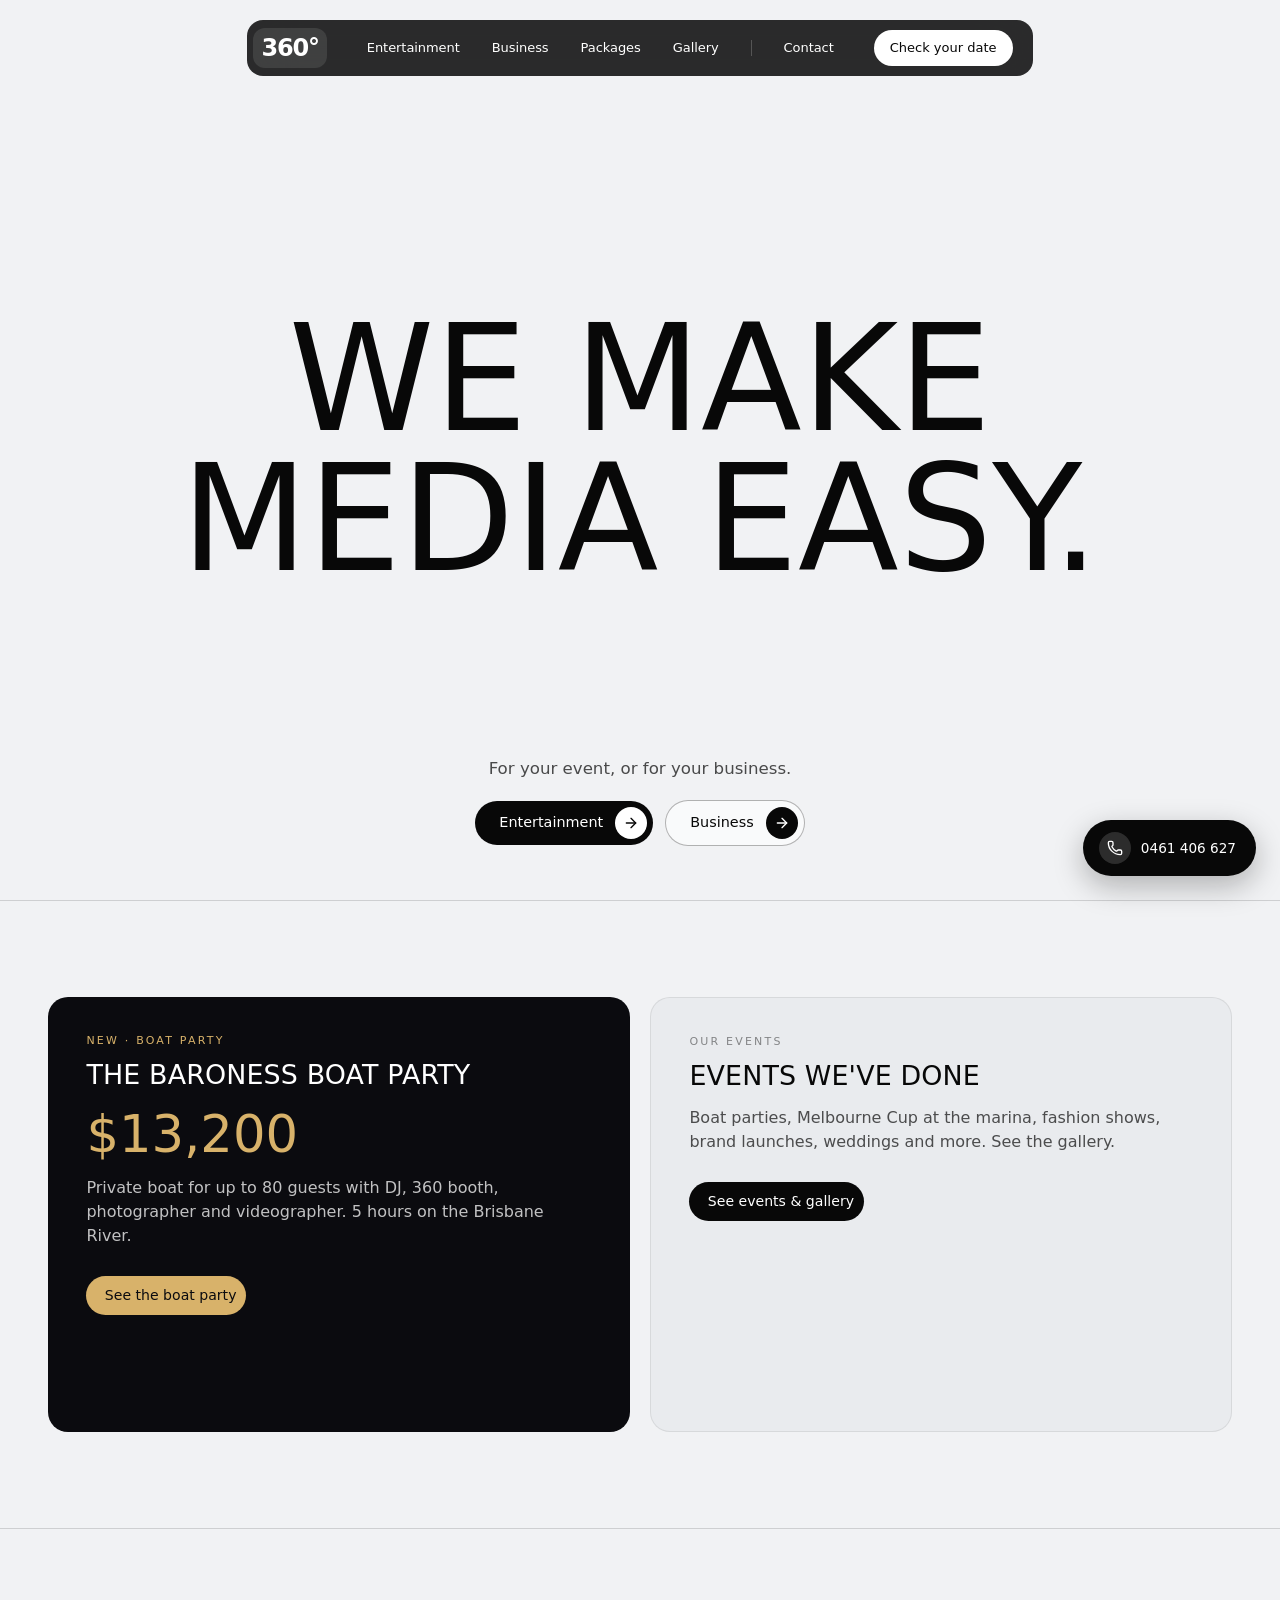
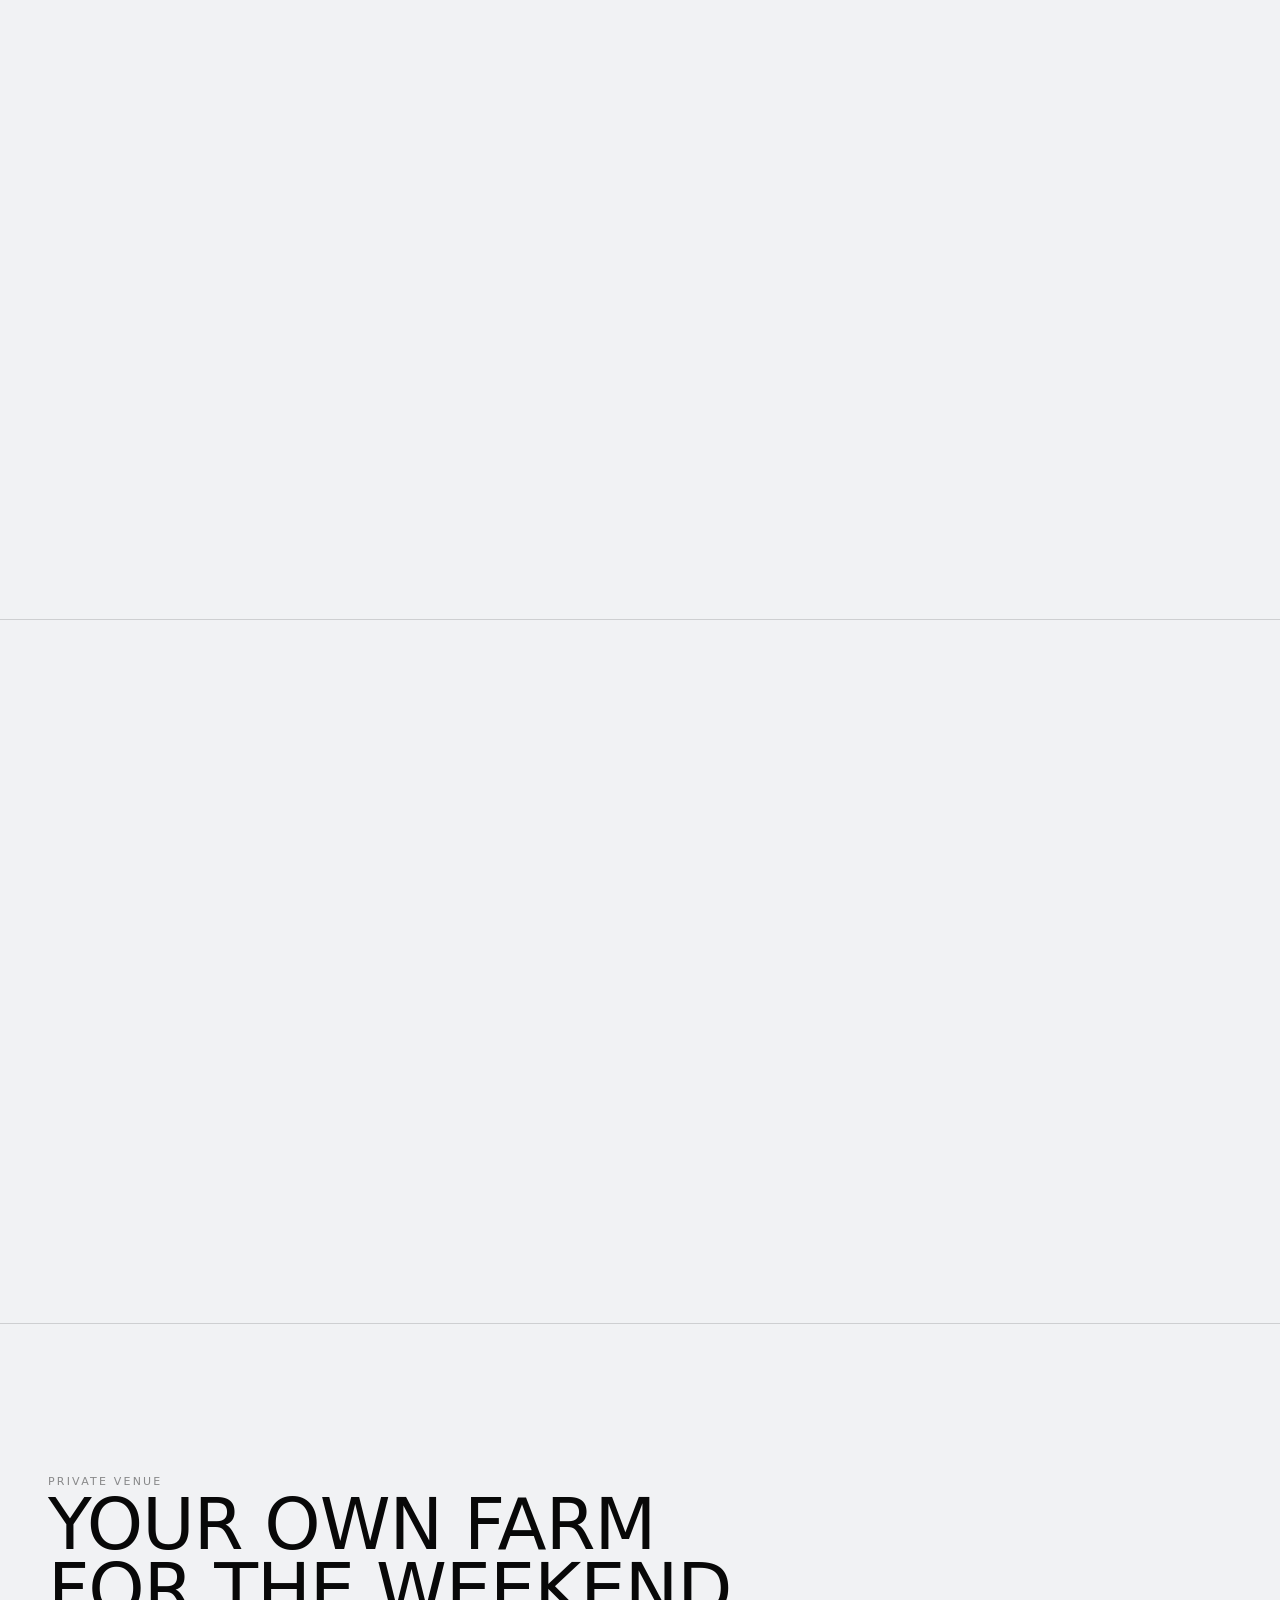
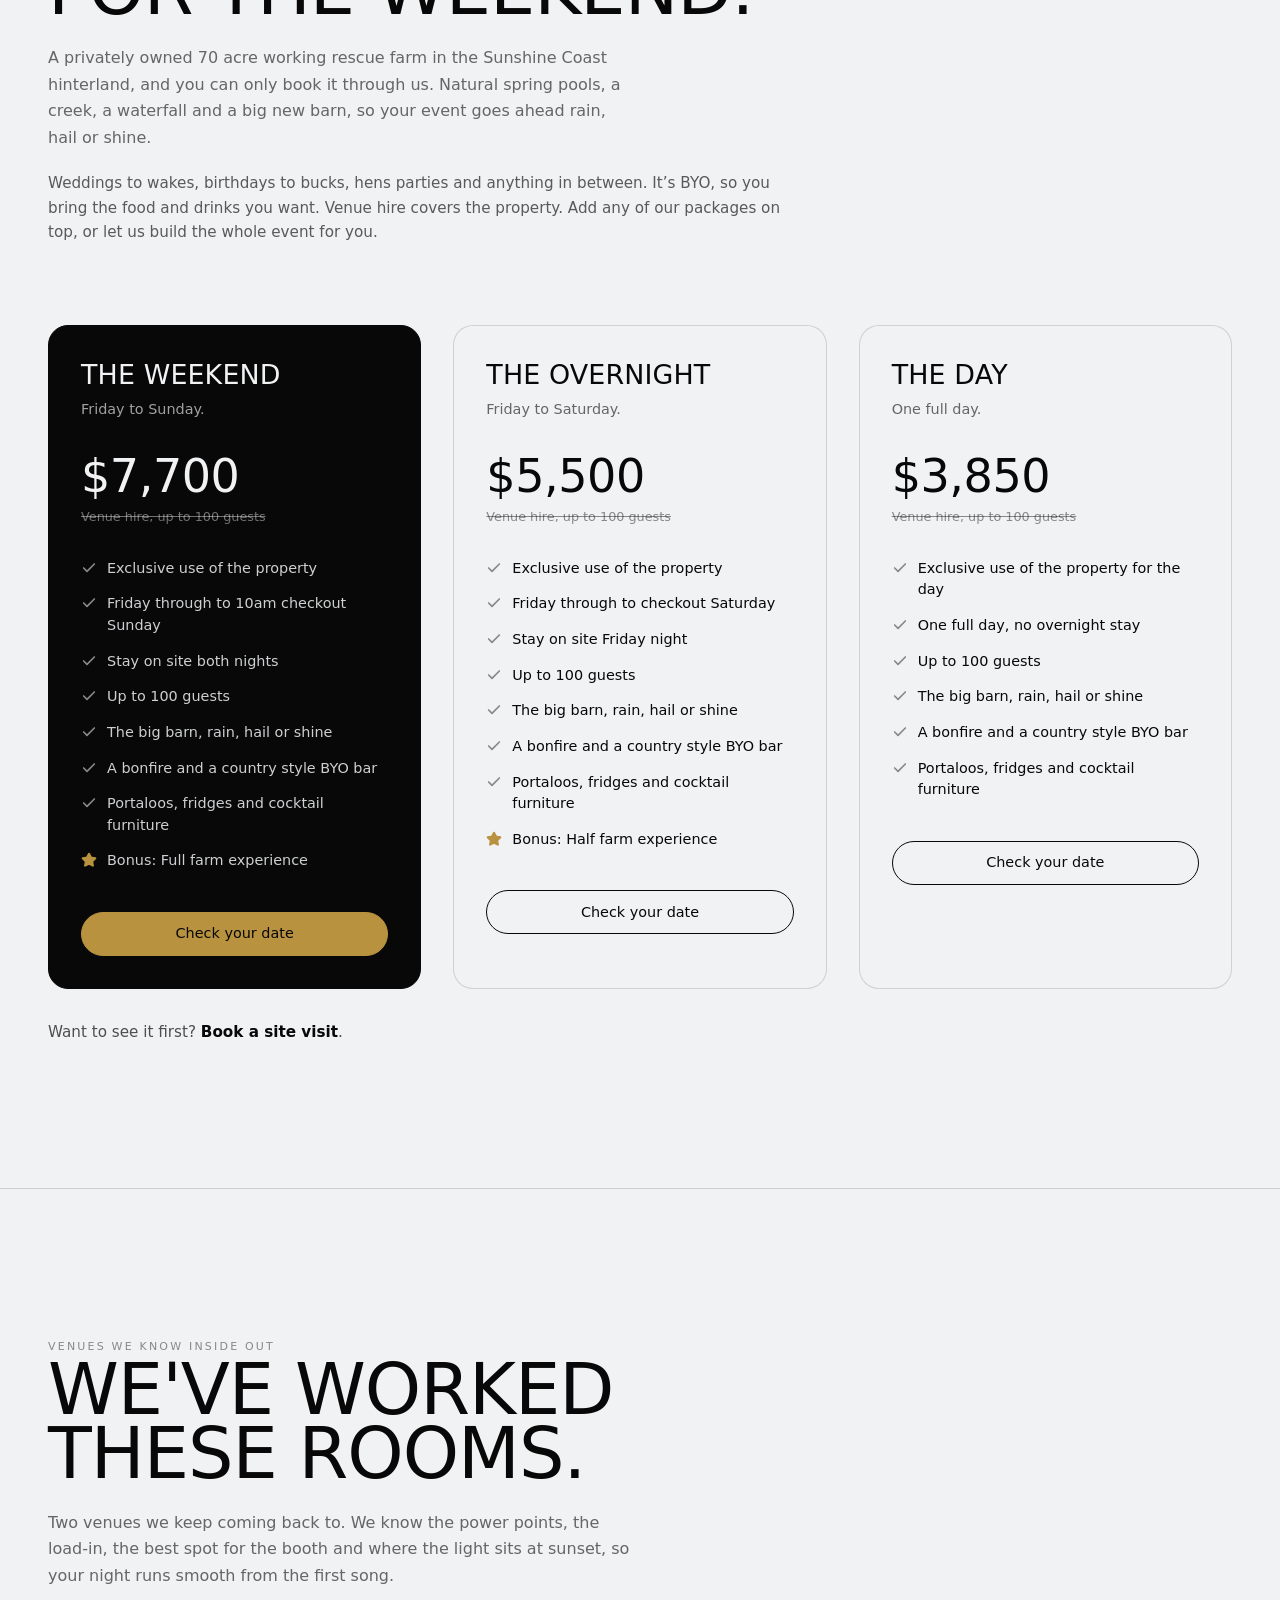
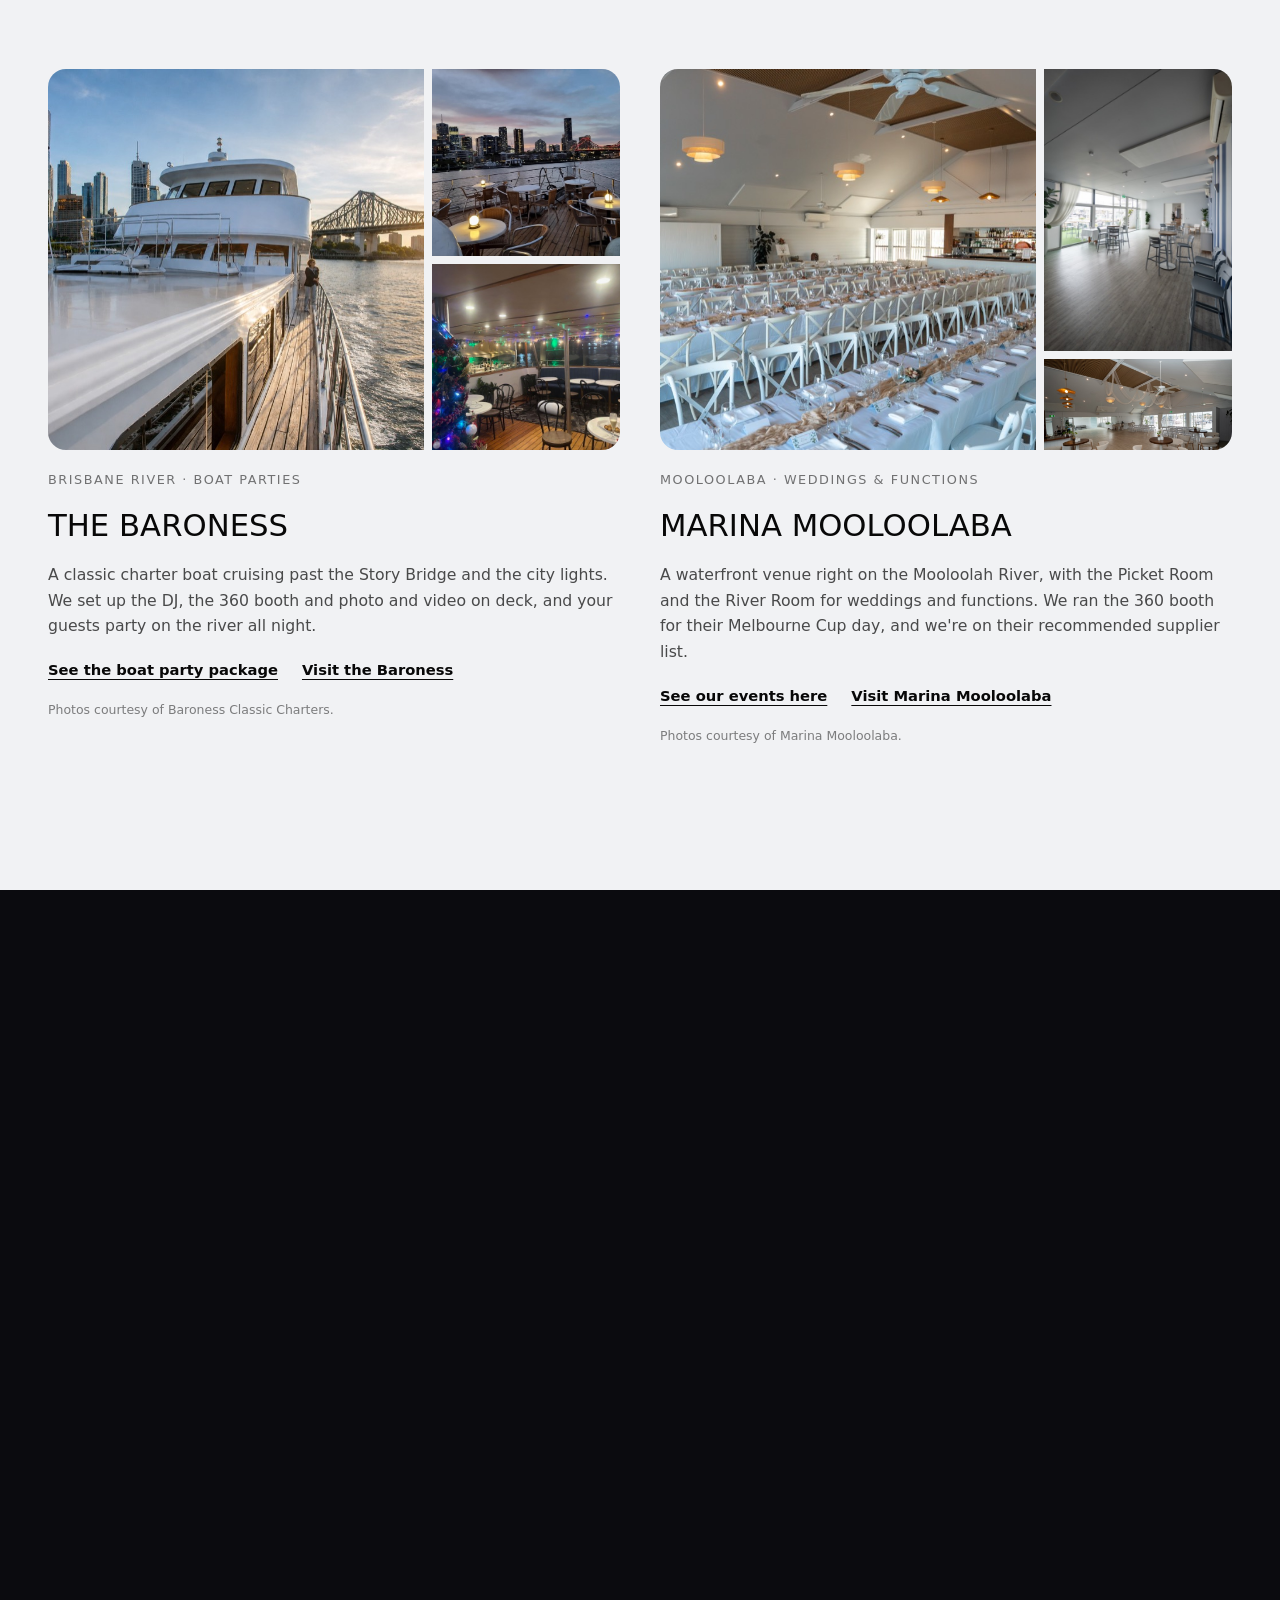
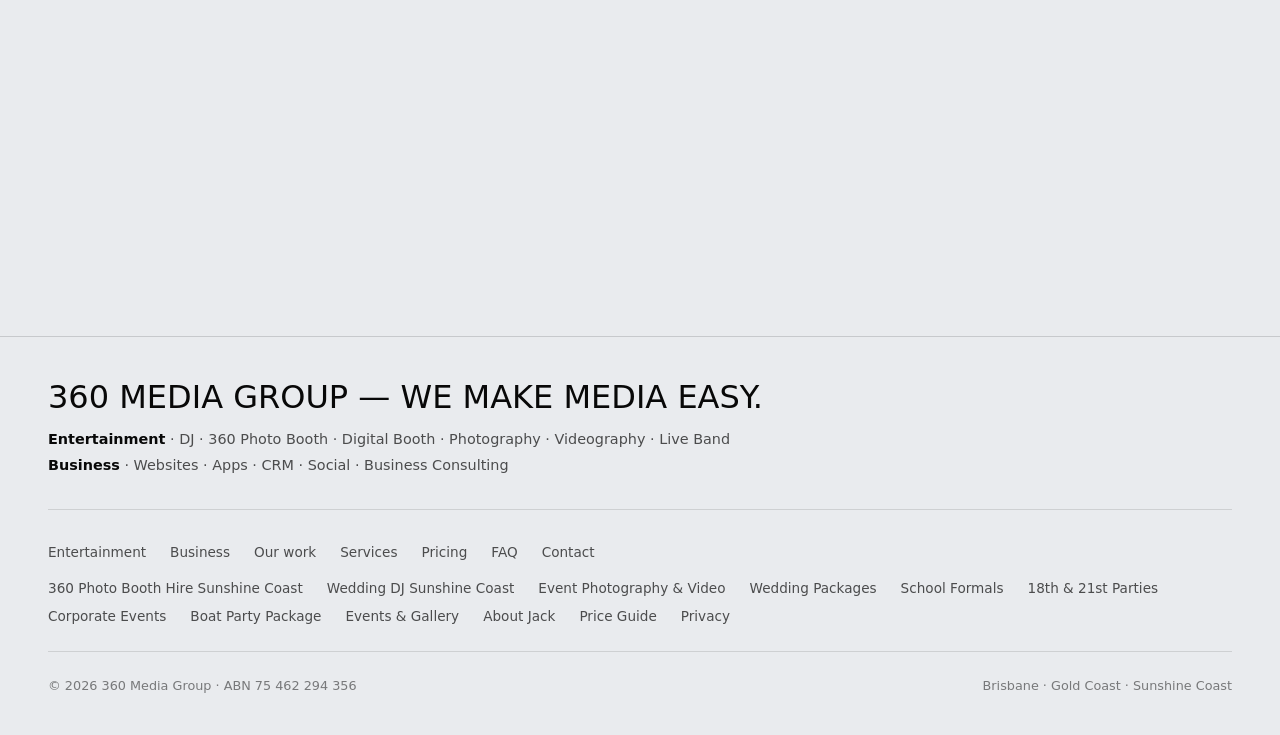
==== commit a146981d: "Homepage footer: link the Price Guide and Privacy pages Also refresh the homepage date in the sitema" ====
--- a/index.html
+++ b/index.html
@@ -1,2 +1,2 @@
-<!DOCTYPE html><html lang="en"><head><meta charSet="utf-8"/><script async src="https://www.googletagmanager.com/gtag/js?id=G-ZRWR4CH3FP"></script><script>window.dataLayer=window.dataLayer||[];function gtag(){dataLayer.push(arguments);}gtag('js',new Date());gtag('config','G-ZRWR4CH3FP');gtag('config','G-XSNT1FHRZ1');gtag('config','AW-18261423689');!function(f,b,e,v,n,t,s){if(f.fbq)return;n=f.fbq=function(){n.callMethod?n.callMethod.apply(n,arguments):n.queue.push(arguments)};if(!f._fbq)f._fbq=n;n.push=n;n.loaded=!0;n.version='2.0';n.queue=[];t=b.createElement(e);t.async=!0;t.src=v;s=b.getElementsByTagName(e)[0];s.parentNode.insertBefore(t,s)}(window,document,'script','https://connect.facebook.net/en_US/fbevents.js');fbq('init','2098966154320297');fbq('track','PageView');document.addEventListener('submit',function(e){var f=e.target,t=f&&f.querySelector&&f.querySelector('[name="event-type"]');gtag('event','conversion',{send_to:'AW-18261423689/xMW4CIu8sK0dEMns3INE'});if(window.fbq)fbq('track','Lead');gtag('event','generate_lead',{form_type:(t&&t.value==='Business (not an event)')?'business':'event'});},true);document.addEventListener('click',function(e){var a=e.target&&e.target.closest&&e.target.closest('a[href^="tel:"],a[href^="mailto:"]');if(a){if(a.href.indexOf('tel:')===0){gtag('event','conversion',{send_to:'AW-18261423689/AhY4CI68sK0dEMns3INE',value:1.0,currency:'AUD'});if(window.fbq)fbq('track','Contact');}gtag('event',a.href.indexOf('tel:')===0?'phone_click':'email_click',{link_url:a.href});}},true);</script><meta name="viewport" content="width=device-width, initial-scale=1"/><link rel="stylesheet" href="/_next/static/css/index.uvfJEM0P.css" data-rsc-css-href="/_next/static/css/index.uvfJEM0P.css" data-precedence="vite-rsc/importer-resources"/><link rel="modulepreload" fetchPriority="low" href="/_next/static/chunks/index-DC_1NXjS.js"/><script src="/_next/static/chunks/rolldown-runtime-C60lm6uB.js" type="module" async=""></script><script src="/_next/static/chunks/framework-BgSIrAUN.js" type="module" async=""></script><link rel="modulepreload" href="/_next/static/chunks/layout-segment-context-BEuORxV2.js" crossorigin=""/><link rel="modulepreload" href="/_next/static/chunks/intro-overlay-CG045Ppi.js" crossorigin=""/><link rel="modulepreload" href="/_next/static/chunks/use-reduced-motion-DZhqTnM3.js" crossorigin=""/><link rel="modulepreload" href="/_next/static/chunks/Icon-ChzD5RsX.js" crossorigin=""/><link rel="modulepreload" href="/_next/static/chunks/reveal-BcOi-qko.js" crossorigin=""/><link rel="modulepreload" href="/_next/static/chunks/hero-DakrHE8k.js" crossorigin=""/><link rel="modulepreload" href="/_next/static/chunks/arrow-right-CO7DTizg.js" crossorigin=""/><link rel="modulepreload" href="/_next/static/chunks/createLucideIcon-B2s2IUJr.js" crossorigin=""/><link rel="modulepreload" href="/_next/static/chunks/spin-gallery-B4DUo_ak.js" crossorigin=""/><link rel="modulepreload" href="/_next/static/chunks/animated-heading-DNhjmZju.js" crossorigin=""/><link rel="modulepreload" href="/_next/static/chunks/x-DfrDTrOR.js" crossorigin=""/><link rel="modulepreload" href="/_next/static/chunks/highlights-CSNzRgDd.js" crossorigin=""/><link rel="modulepreload" href="/_next/static/chunks/service-blocks-zu9CTwUI.js" crossorigin=""/><link rel="modulepreload" href="/_next/static/chunks/info-blocks-Cfxh8B_S.js" crossorigin=""/><link rel="modulepreload" href="/_next/static/chunks/business-Dv_UB45E.js" crossorigin=""/><link rel="modulepreload" href="/_next/static/chunks/enquiry-form-Ce3ClJFy.js" crossorigin=""/><title>360 Media Group | Photo Booth, DJ &amp; Video Sunshine Coast</title><meta name="description" content="360 photo booth, DJ, photography and video for weddings, parties and events on the Sunshine Coast. Plus websites and social media for business."/><meta name="robots" content="index, follow"/><meta property="og:title" content="360 Media Group — We make media easy."/><meta property="og:description" content="For your event, or for your business. Sunshine Coast based, servicing all of Queensland."/><meta property="og:url" content="https://360mediagroupaustralia.com.au"/><meta property="og:site_name" content="360 Media Group Australia"/><meta property="og:type" content="website"/><meta property="og:image" content="https://360mediagroupaustralia.com.au/images/og-360-ring.jpg"/><meta property="og:image:width" content="1200"/><meta property="og:image:height" content="630"/><meta property="og:image:alt" content="360 Media Group — We make media easy."/><meta name="twitter:card" content="summary_large_image"/><meta name="twitter:title" content="360 Media Group — We make media easy."/><meta name="twitter:description" content="For your event, or for your business. Sunshine Coast based, servicing all of Queensland."/><meta name="twitter:image" content="https://360mediagroupaustralia.com.au/images/og-360-ring.jpg"/><link rel="shortcut icon" href="/favicon.svg"/><link rel="icon" href="/favicon.svg"/><script type="application/ld+json">{"@context":"https://schema.org","@type":"LocalBusiness","@id":"https://360mediagroupaustralia.com.au/#business","name":"360 Media Group","alternateName":["360 Media Group Australia","360 Media"],"url":"https://360mediagroupaustralia.com.au/","image":"https://360mediagroupaustralia.com.au/images/og-360-ring.jpg","description":"360 photo booth, DJ, photography and video for weddings, parties and events, plus websites and social media for business. Sunshine Coast based, servicing all of Queensland.","telephone":"+61461406627","email":"hire360photobooth@gmail.com","founder":{"@type":"Person","name":"Jack Borthwick"},"address":{"@type":"PostalAddress","addressRegion":"QLD","addressLocality":"Sunshine Coast","addressCountry":"AU"},"areaServed":[{"@type":"Place","name":"Sunshine Coast"},{"@type":"Place","name":"Noosa"},{"@type":"Place","name":"Caloundra"},{"@type":"Place","name":"Maroochydore"},{"@type":"Place","name":"Mooloolaba"},{"@type":"Place","name":"Nambour"},{"@type":"Place","name":"Buderim"},{"@type":"Place","name":"Brisbane"},{"@type":"Place","name":"Gold Coast"},{"@type":"Place","name":"Queensland"}],"sameAs":["https://www.instagram.com/360.media.group/","https://www.youtube.com/@360mediagroupau","https://g.page/r/CRX7OYHWCkoSEBM"],"slogan":"We make media easy.","makesOffer":[{"@type":"Offer","itemOffered":{"@type":"Service","name":"360 photo booth hire"}},{"@type":"Offer","itemOffered":{"@type":"Service","name":"Digital photo booth hire"}},{"@type":"Offer","itemOffered":{"@type":"Service","name":"DJ and lighting"}},{"@type":"Offer","itemOffered":{"@type":"Service","name":"Event photography"}},{"@type":"Offer","itemOffered":{"@type":"Service","name":"Event videography"}},{"@type":"Offer","itemOffered":{"@type":"Service","name":"Live music"}},{"@type":"Offer","itemOffered":{"@type":"Service","name":"Websites for business"}},{"@type":"Offer","itemOffered":{"@type":"Service","name":"Social media marketing"}},{"@type":"Offer","itemOffered":{"@type":"Service","name":"Business advice"}}],"hasMap":"https://g.page/r/CRX7OYHWCkoSEBM","priceRange":"$$"}</script><script type="application/ld+json">{"@context": "https://schema.org", "@type": "FAQPage", "mainEntity": [{"@type": "Question", "name": "How far ahead should I book?", "acceptedAnswer": {"@type": "Answer", "text": "We're currently taking bookings for 2026 and 2027. We're one crew, so we only take a limited number of events each weekend — popular dates, especially Saturdays in spring and autumn, go early. If you have a date in mind, check it with us now even if you're not ready to confirm."}}, {"@type": "Question", "name": "What's the difference between the 360 booth and the digital booth?", "acceptedAnswer": {"@type": "Answer", "text": "The 360 booth spins a camera around guests standing on a 1.1 metre platform, producing cinematic slow-motion video clips they share within seconds. It's video only — no prints. The digital booth is a sleek open booth for photos, and it prints: guests get a physical print on the night and a digital copy on their phone, both with your branded overlay. The short version: the digital booth is the one guests take home. The 360 is the one they post."}}, {"@type": "Question", "name": "Are the booths enclosed?", "acceptedAnswer": {"@type": "Answer", "text": "No — both are open, standalone setups. No box, no curtain, no cubicle. They stand out in the room with a backdrop behind, so whole groups fit in the shot and the crowd watching becomes part of the moment."}}, {"@type": "Question", "name": "Can I book just one service?", "acceptedAnswer": {"@type": "Answer", "text": "Absolutely. Every service books on its own. The packages just save you money if you want more than one."}}, {"@type": "Question", "name": "Is editing extra?", "acceptedAnswer": {"@type": "Answer", "text": "No. Every hourly rate includes the editing. You're not paying us to point a camera and hand you raw files — the edit is the part that makes it worth having, and it's built into the price."}}, {"@type": "Question", "name": "How much space does each booth need?", "acceptedAnswer": {"@type": "Answer", "text": "The 360 booth needs roughly 3m × 3m of clear, hard, flat ground with access to power. The digital booth is more compact at around 2m × 2m including the backdrop. We'll confirm the spot with your venue beforehand."}}, {"@type": "Question", "name": "How do guests get their photos and videos?", "acceptedAnswer": {"@type": "Answer", "text": "Instantly — by QR code or text, on the night. No waiting, no app to download. You also get the full digital album of everything afterwards in one online gallery, downloadable and shareable."}}, {"@type": "Question", "name": "Will the cloud effect set off the venue's smoke alarms?", "acceptedAnswer": {"@type": "Answer", "text": "No. We use a proper chilled low-fog machine, not a standard fog machine. The fog stays on the floor and dissipates rather than rising. Most venues still want to approve it in advance, so let us know your venue and we'll sort that with them."}}, {"@type": "Question", "name": "Where do you travel?", "acceptedAnswer": {"@type": "Answer", "text": "Brisbane, the Gold Coast, the Sunshine Coast and everywhere between — Noosa, Caloundra, Maroochydore, Mooloolaba, Nambour, Buderim, Sippy Downs and all of South East Queensland. Further afield may incur a travel fee; just ask, we travel for events regularly."}}, {"@type": "Question", "name": "What kinds of events do you do?", "acceptedAnswer": {"@type": "Answer", "text": "Weddings, school formals, birthdays and 18ths/21sts, corporate events, fashion shows and festivals. If people are gathering, we can cover it."}}, {"@type": "Question", "name": "How does payment work?", "acceptedAnswer": {"@type": "Answer", "text": "A 50% deposit confirms your date — you're welcome to pay more up front if you'd prefer to spread the cost. The balance is due 7 days before your event, so there's nothing to sort out on the day itself. One invoice, no surprises, no hidden fees."}}, {"@type": "Question", "name": "Is there a minimum booking?", "acceptedAnswer": {"@type": "Answer", "text": "Yes — 3 hours on all hourly services. Setup and testing is done before doors open, so you get the full 3 hours of the booth running."}}]}</script><link rel="canonical" href="https://360mediagroupaustralia.com.au"/><meta name="theme-color" content="#F1F2F4"/><meta name="color-scheme" content="light"/><link rel="preload" href="/fonts/anton-75f46c51.woff2" as="font" type="font/woff2" crossorigin="anonymous"/><link rel="preload" href="/fonts/inter-1ab1ad55.woff2" as="font" type="font/woff2" crossorigin="anonymous"/><script>Object.assign(((self[Symbol.for("vinext.navigationRuntime")]??={bootstrap:{routeManifest:null},functions:{}}).bootstrap.rsc??={rsc:[]}),{params:{},nav:{"pathname":"/","searchParams":[]}})</script><link rel="modulepreload" href="/_next/static/chunks/index-DC_1NXjS.js" />
-</head><body><div class="site-frame bg-[#F1F2F4] text-[#080808]"><a href="tel:+61461406627" class="floating-contact fixed bottom-5 right-5 z-40 inline-flex items-center gap-2.5 rounded-full bg-[#080808] py-3 pl-4 pr-5 text-[0.85rem] font-medium text-white shadow-[0_10px_30px_rgb(8_8_8_/_0.28)] sm:bottom-6 sm:right-6" aria-label="Call 0461 406 627"><span class="grid size-8 shrink-0 place-items-center rounded-full bg-white/15" aria-hidden="true"><svg xmlns="http://www.w3.org/2000/svg" width="16" height="16" viewBox="0 0 24 24" fill="none" stroke="currentColor" stroke-width="2" stroke-linecap="round" stroke-linejoin="round" class="lucide lucide-phone" aria-hidden="true"><path d="M13.832 16.568a1 1 0 0 0 1.213-.303l.355-.465A2 2 0 0 1 17 15h3a2 2 0 0 1 2 2v3a2 2 0 0 1-2 2A18 18 0 0 1 2 4a2 2 0 0 1 2-2h3a2 2 0 0 1 2 2v3a2 2 0 0 1-.8 1.6l-.468.351a1 1 0 0 0-.292 1.233 14 14 0 0 0 6.392 6.384"></path></svg></span><span class="hidden whitespace-nowrap sm:inline">0461 406 627</span></a><section id="top" class="hero-section relative isolate min-h-[100svh] overflow-hidden" aria-label="360 Media Group — we make media easy"><header class="site-header fixed inset-x-0 top-4 z-30 lg:top-5"><div class="mx-auto flex w-[calc(100%-2rem)] max-w-fit items-center gap-4 rounded-2xl bg-[#080808]/85 py-1.5 pl-1.5 pr-5 text-white backdrop-blur-xl sm:gap-8 lg:gap-10"><a class="brand-lockup flex min-h-10 min-w-10 items-center justify-center gap-2 rounded-xl bg-white/10" href="#top" aria-label="360 Media Group home"><span class="px-2 text-2xl font-bold tracking-[-0.05em]">360°</span></a><nav class="flex items-center gap-4 text-[13px] font-medium tracking-[-0.005em] lg:gap-8" aria-label="Primary navigation"><a class="nav-desk text-white/75 transition-colors hover:text-white" href="#entertainment">Entertainment</a><a class="nav-desk text-white/75 transition-colors hover:text-white" href="#business">Business</a><a class="text-white/75 transition-colors hover:text-white" href="#pricing">Packages</a><a class="text-white/75 transition-colors hover:text-white" href="/events-gallery">Gallery</a><span class="nav-desk h-4 w-px bg-white/20" aria-hidden="true"></span><a class="nav-desk text-white/75 transition-colors hover:text-white" href="#contact">Contact</a></nav><a class="header-cta inline-flex min-h-9 items-center whitespace-nowrap rounded-full bg-white px-4 text-[13px] font-medium text-[#080808]" href="#contact">Check your date</a></div></header><div class="ink-hero"><img class="ink-video" sizes="100vw" srcSet="/images/hero-jack-sm.jpg 900w, /images/hero-jack.jpg 1500w" src="/images/hero-jack.jpg" alt="Jack Borthwick, 360 Media Group" decoding="async" fetchPriority="low" style="object-position:25% 35%"/><video class="ink-video" style="display:none" muted="" playsInline="" preload="none" aria-hidden="true"></video><div class="ink-paper"><h1 class="ink-title font-anton">We make<!-- --> <!-- -->media easy.</h1></div><canvas class="ink-canvas" aria-hidden="true"></canvas></div><div class="ink-chrome" style="opacity:1;filter:blur(0px);transform:none"><p class="ink-sub">For your event, or for your business.</p><div class="flex flex-wrap items-center justify-center gap-3"><a class="primary-cta inline-flex items-center gap-3 rounded-full bg-[#080808] pr-1.5 font-medium text-white min-h-11 py-1.5 pl-6 text-[0.9rem]" href="#entertainment">Entertainment<span class="cta-dot grid place-items-center rounded-full bg-white text-[#080808] size-8" aria-hidden="true"><svg xmlns="http://www.w3.org/2000/svg" width="16" height="16" viewBox="0 0 24 24" fill="none" stroke="currentColor" stroke-width="2" stroke-linecap="round" stroke-linejoin="round" class="lucide lucide-arrow-right" aria-hidden="true"><path d="M5 12h14"></path><path d="m12 5 7 7-7 7"></path></svg></span></a><a class="inline-flex items-center gap-3 rounded-full border border-[#080808]/30 bg-white/60 pr-1.5 font-medium text-[#080808] backdrop-blur transition-colors hover:border-[#080808] min-h-11 py-1.5 pl-6 text-[0.9rem]" href="#business">Business<span class="grid place-items-center rounded-full bg-[#080808] text-white size-8" aria-hidden="true"><svg xmlns="http://www.w3.org/2000/svg" width="16" height="16" viewBox="0 0 24 24" fill="none" stroke="currentColor" stroke-width="2" stroke-linecap="round" stroke-linejoin="round" class="lucide lucide-arrow-right" aria-hidden="true"><path d="M5 12h14"></path><path d="m12 5 7 7-7 7"></path></svg></span></a></div></div></section><div id="entertainment"><section class="border-t border-[#080808]/15" aria-label="Featured"><div class="mx-auto max-w-[1440px] px-4 py-24 sm:px-6 lg:px-12"><div class="grid gap-4 md:grid-cols-2 lg:gap-5"><a class="info-block info-block-dark" href="/boat-party-package-brisbane"><span class="eyebrow">New · Boat party</span><h2 class="font-anton display-sub mt-4 text-white">The Baroness Boat Party</h2><p class="mt-5 font-anton text-[clamp(2.4rem,4vw,3.4rem)] leading-none text-[#D8B26A]">$13,200</p><p class="mt-4 text-white/75">Private boat for up to 80 guests with DJ, 360 booth, photographer and videographer. 5 hours on the Brisbane River.</p><span class="info-block-cta info-block-cta-light">See the boat party</span></a><a class="info-block info-block-light" href="/events-gallery"><span class="eyebrow">Our events</span><h2 class="font-anton display-sub mt-4">Events we&#x27;ve done</h2><p class="mt-4 text-[#080808]/70">Boat parties, Melbourne Cup at the marina, fashion shows, brand launches, weddings and more. See the gallery.</p><span class="info-block-cta info-block-cta-dark">See events &amp; gallery</span></a></div></div></section></div><section id="gallery" class="gallery-section border-t border-[#080808]/15" aria-labelledby="gallery-title"><div class="mx-auto max-w-[1440px] px-4 py-24 sm:px-6 sm:py-28 lg:px-12 lg:py-36"><div class="max-w-[760px]"><span class="eyebrow" data-reveal="true">The 360 booth</span><h2 id="gallery-title" class="font-anton display-section mt-5" style="opacity:0"><span class="inline-block whitespace-pre" style="opacity:0;filter:blur(8px);transform:translateY(14px)">Guests,</span><span class="inline-block whitespace-pre" style="opacity:0;filter:blur(8px);transform:translateY(14px)"> </span><span class="inline-block whitespace-pre" style="opacity:0;filter:blur(8px);transform:translateY(14px)">spinning.</span></h2><p class="lede mt-6" data-reveal="true">A slice of real bookings — tap any cover to watch it full screen with sound.</p></div><div class="deck-wrap mt-8 lg:mt-10" data-reveal="true"><button type="button" class="deck-nav" aria-label="Previous clips"><svg xmlns="http://www.w3.org/2000/svg" width="20" height="20" viewBox="0 0 24 24" fill="none" stroke="currentColor" stroke-width="2" stroke-linecap="round" stroke-linejoin="round" class="lucide lucide-chevron-left" aria-hidden="true"><path d="m15 18-6-6 6-6"></path></svg></button><ul class="deck-track"><li class="deck-item"><button type="button" class="deck-cover-btn" aria-label="Play Swimwear Week spin — 1 Aug"><video class="deck-cover" src="/videos/spin/swimwear-week-2026-08-01-01.mp4" poster="/videos/spin/posters/swimwear-week-2026-08-01-01.jpg" muted="" loop="" playsInline="" preload="none"></video><span class="deck-caption"><span class="deck-caption-label">Swimwear Week<span class="deck-caption-sub"> · <!-- -->1 Aug</span></span></span></button></li><li class="deck-item"><button type="button" class="deck-cover-btn" aria-label="Play Swimwear Week spin — 1 Aug"><video class="deck-cover" src="/videos/spin/swimwear-week-2026-08-01-02.mp4" poster="/videos/spin/posters/swimwear-week-2026-08-01-02.jpg" muted="" loop="" playsInline="" preload="none"></video><span class="deck-caption"><span class="deck-caption-label">Swimwear Week<span class="deck-caption-sub"> · <!-- -->1 Aug</span></span></span></button></li><li class="deck-item"><button type="button" class="deck-cover-btn" aria-label="Play Swimwear Week spin — 1 Aug"><video class="deck-cover" src="/videos/spin/swimwear-week-2026-08-01-03.mp4" poster="/videos/spin/posters/swimwear-week-2026-08-01-03.jpg" muted="" loop="" playsInline="" preload="none"></video><span class="deck-caption"><span class="deck-caption-label">Swimwear Week<span class="deck-caption-sub"> · <!-- -->1 Aug</span></span></span></button></li><li class="deck-item"><button type="button" class="deck-cover-btn" aria-label="Play Swimwear Week spin — 1 Aug"><video class="deck-cover" src="/videos/spin/swimwear-week-2026-08-01-05.mp4" poster="/videos/spin/posters/swimwear-week-2026-08-01-05.jpg" muted="" loop="" playsInline="" preload="none"></video><span class="deck-caption"><span class="deck-caption-label">Swimwear Week<span class="deck-caption-sub"> · <!-- -->1 Aug</span></span></span></button></li><li class="deck-item"><button type="button" class="deck-cover-btn" aria-label="Play Swimwear Week spin — 1 Aug"><video class="deck-cover" src="/videos/spin/swimwear-week-2026-08-01-06.mp4" poster="/videos/spin/posters/swimwear-week-2026-08-01-06.jpg" muted="" loop="" playsInline="" preload="none"></video><span class="deck-caption"><span class="deck-caption-label">Swimwear Week<span class="deck-caption-sub"> · <!-- -->1 Aug</span></span></span></button></li><li class="deck-item"><button type="button" class="deck-cover-btn" aria-label="Play Swimwear Week spin — 1 Aug"><video class="deck-cover" src="/videos/spin/swimwear-week-2026-08-01-07.mp4" poster="/videos/spin/posters/swimwear-week-2026-08-01-07.jpg" muted="" loop="" playsInline="" preload="none"></video><span class="deck-caption"><span class="deck-caption-label">Swimwear Week<span class="deck-caption-sub"> · <!-- -->1 Aug</span></span></span></button></li><li class="deck-item"><button type="button" class="deck-cover-btn" aria-label="Play Swimwear Week spin — 1 Aug"><video class="deck-cover" src="/videos/spin/swimwear-week-2026-08-01-08.mp4" poster="/videos/spin/posters/swimwear-week-2026-08-01-08.jpg" muted="" loop="" playsInline="" preload="none"></video><span class="deck-caption"><span class="deck-caption-label">Swimwear Week<span class="deck-caption-sub"> · <!-- -->1 Aug</span></span></span></button></li><li class="deck-item"><button type="button" class="deck-cover-btn" aria-label="Play Swimwear Week spin — 1 Aug"><video class="deck-cover" src="/videos/spin/swimwear-week-2026-08-01-09.mp4" poster="/videos/spin/posters/swimwear-week-2026-08-01-09.jpg" muted="" loop="" playsInline="" preload="none"></video><span class="deck-caption"><span class="deck-caption-label">Swimwear Week<span class="deck-caption-sub"> · <!-- -->1 Aug</span></span></span></button></li><li class="deck-item"><button type="button" class="deck-cover-btn" aria-label="Play Swimwear Week spin — 1 Aug"><video class="deck-cover" src="/videos/spin/swimwear-week-2026-08-01-10.mp4" poster="/videos/spin/posters/swimwear-week-2026-08-01-10.jpg" muted="" loop="" playsInline="" preload="none"></video><span class="deck-caption"><span class="deck-caption-label">Swimwear Week<span class="deck-caption-sub"> · <!-- -->1 Aug</span></span></span></button></li><li class="deck-item"><button type="button" class="deck-cover-btn" aria-label="Play Swimwear Week spin — 1 Aug"><video class="deck-cover" src="/videos/spin/swimwear-week-2026-08-01-11.mp4" poster="/videos/spin/posters/swimwear-week-2026-08-01-11.jpg" muted="" loop="" playsInline="" preload="none"></video><span class="deck-caption"><span class="deck-caption-label">Swimwear Week<span class="deck-caption-sub"> · <!-- -->1 Aug</span></span></span></button></li><li class="deck-item"><button type="button" class="deck-cover-btn" aria-label="Play Wearable Art spin — 11 Jul"><video class="deck-cover" src="/videos/spin/wearable-art-2026-07-11-01.mp4" poster="/videos/spin/posters/wearable-art-2026-07-11-01.jpg" muted="" loop="" playsInline="" preload="none"></video><span class="deck-caption"><span class="deck-caption-label">Wearable Art<span class="deck-caption-sub"> · <!-- -->11 Jul</span></span></span></button></li><li class="deck-item"><button type="button" class="deck-cover-btn" aria-label="Play Wearable Art spin — 11 Jul"><video class="deck-cover" src="/videos/spin/wearable-art-2026-07-11-02.mp4" poster="/videos/spin/posters/wearable-art-2026-07-11-02.jpg" muted="" loop="" playsInline="" preload="none"></video><span class="deck-caption"><span class="deck-caption-label">Wearable Art<span class="deck-caption-sub"> · <!-- -->11 Jul</span></span></span></button></li><li class="deck-item"><button type="button" class="deck-cover-btn" aria-label="Play Wearable Art spin — 11 Jul"><video class="deck-cover" src="/videos/spin/wearable-art-2026-07-11-03.mp4" poster="/videos/spin/posters/wearable-art-2026-07-11-03.jpg" muted="" loop="" playsInline="" preload="none"></video><span class="deck-caption"><span class="deck-caption-label">Wearable Art<span class="deck-caption-sub"> · <!-- -->11 Jul</span></span></span></button></li><li class="deck-item"><button type="button" class="deck-cover-btn" aria-label="Play Wearable Art spin — 11 Jul"><video class="deck-cover" src="/videos/spin/wearable-art-2026-07-11-04.mp4" poster="/videos/spin/posters/wearable-art-2026-07-11-04.jpg" muted="" loop="" playsInline="" preload="none"></video><span class="deck-caption"><span class="deck-caption-label">Wearable Art<span class="deck-caption-sub"> · <!-- -->11 Jul</span></span></span></button></li><li class="deck-item"><button type="button" class="deck-cover-btn" aria-label="Play Wearable Art spin — 11 Jul"><video class="deck-cover" src="/videos/spin/wearable-art-2026-07-11-05.mp4" poster="/videos/spin/posters/wearable-art-2026-07-11-05.jpg" muted="" loop="" playsInline="" preload="none"></video><span class="deck-caption"><span class="deck-caption-label">Wearable Art<span class="deck-caption-sub"> · <!-- -->11 Jul</span></span></span></button></li><li class="deck-item"><button type="button" class="deck-cover-btn" aria-label="Play Wearable Art spin — 11 Jul"><video class="deck-cover" src="/videos/spin/wearable-art-2026-07-11-06.mp4" poster="/videos/spin/posters/wearable-art-2026-07-11-06.jpg" muted="" loop="" playsInline="" preload="none"></video><span class="deck-caption"><span class="deck-caption-label">Wearable Art<span class="deck-caption-sub"> · <!-- -->11 Jul</span></span></span></button></li><li class="deck-item"><button type="button" class="deck-cover-btn" aria-label="Play Wearable Art spin — 11 Jul"><video class="deck-cover" src="/videos/spin/wearable-art-2026-07-11-07.mp4" poster="/videos/spin/posters/wearable-art-2026-07-11-07.jpg" muted="" loop="" playsInline="" preload="none"></video><span class="deck-caption"><span class="deck-caption-label">Wearable Art<span class="deck-caption-sub"> · <!-- -->11 Jul</span></span></span></button></li><li class="deck-item"><button type="button" class="deck-cover-btn" aria-label="Play Wearable Art spin — 11 Jul"><video class="deck-cover" src="/videos/spin/wearable-art-2026-07-11-08.mp4" poster="/videos/spin/posters/wearable-art-2026-07-11-08.jpg" muted="" loop="" playsInline="" preload="none"></video><span class="deck-caption"><span class="deck-caption-label">Wearable Art<span class="deck-caption-sub"> · <!-- -->11 Jul</span></span></span></button></li><li class="deck-item"><button type="button" class="deck-cover-btn" aria-label="Play Brothers spin — 19 Jul"><video class="deck-cover" src="/videos/spin/brothers-2026-07-19-01.mp4" poster="/videos/spin/posters/brothers-2026-07-19-01.jpg" muted="" loop="" playsInline="" preload="none"></video><span class="deck-caption"><span class="deck-caption-label">Brothers<span class="deck-caption-sub"> · <!-- -->19 Jul</span></span></span></button></li><li class="deck-item"><button type="button" class="deck-cover-btn" aria-label="Play Brothers spin — 19 Jul"><video class="deck-cover" src="/videos/spin/brothers-2026-07-19-02.mp4" poster="/videos/spin/posters/brothers-2026-07-19-02.jpg" muted="" loop="" playsInline="" preload="none"></video><span class="deck-caption"><span class="deck-caption-label">Brothers<span class="deck-caption-sub"> · <!-- -->19 Jul</span></span></span></button></li><li class="deck-item"><button type="button" class="deck-cover-btn" aria-label="Play Brothers spin — 19 Jul"><video class="deck-cover" src="/videos/spin/brothers-2026-07-19-03.mp4" poster="/videos/spin/posters/brothers-2026-07-19-03.jpg" muted="" loop="" playsInline="" preload="none"></video><span class="deck-caption"><span class="deck-caption-label">Brothers<span class="deck-caption-sub"> · <!-- -->19 Jul</span></span></span></button></li><li class="deck-item"><button type="button" class="deck-cover-btn" aria-label="Play Brothers spin — 19 Jul"><video class="deck-cover" src="/videos/spin/brothers-2026-07-19-04.mp4" poster="/videos/spin/posters/brothers-2026-07-19-04.jpg" muted="" loop="" playsInline="" preload="none"></video><span class="deck-caption"><span class="deck-caption-label">Brothers<span class="deck-caption-sub"> · <!-- -->19 Jul</span></span></span></button></li><li class="deck-item"><button type="button" class="deck-cover-btn" aria-label="Play Brothers spin — 19 Jul"><video class="deck-cover" src="/videos/spin/brothers-2026-07-19-05.mp4" poster="/videos/spin/posters/brothers-2026-07-19-05.jpg" muted="" loop="" playsInline="" preload="none"></video><span class="deck-caption"><span class="deck-caption-label">Brothers<span class="deck-caption-sub"> · <!-- -->19 Jul</span></span></span></button></li><li class="deck-item"><button type="button" class="deck-cover-btn" aria-label="Play Brothers spin — 19 Jul"><video class="deck-cover" src="/videos/spin/brothers-2026-07-19-06.mp4" poster="/videos/spin/posters/brothers-2026-07-19-06.jpg" muted="" loop="" playsInline="" preload="none"></video><span class="deck-caption"><span class="deck-caption-label">Brothers<span class="deck-caption-sub"> · <!-- -->19 Jul</span></span></span></button></li><li class="deck-item"><button type="button" class="deck-cover-btn" aria-label="Play Brothers spin — 19 Jul"><video class="deck-cover" src="/videos/spin/brothers-2026-07-19-07.mp4" poster="/videos/spin/posters/brothers-2026-07-19-07.jpg" muted="" loop="" playsInline="" preload="none"></video><span class="deck-caption"><span class="deck-caption-label">Brothers<span class="deck-caption-sub"> · <!-- -->19 Jul</span></span></span></button></li><li class="deck-item"><button type="button" class="deck-cover-btn" aria-label="Play Brothers spin — 19 Jul"><video class="deck-cover" src="/videos/spin/brothers-2026-07-19-08.mp4" poster="/videos/spin/posters/brothers-2026-07-19-08.jpg" muted="" loop="" playsInline="" preload="none"></video><span class="deck-caption"><span class="deck-caption-label">Brothers<span class="deck-caption-sub"> · <!-- -->19 Jul</span></span></span></button></li><li class="deck-item"><button type="button" class="deck-cover-btn" aria-label="Play 18th Birthday spin — 20 Jun"><video class="deck-cover" src="/videos/spin/18th-birthday-2026-06-20-01.mp4" poster="/videos/spin/posters/18th-birthday-2026-06-20-01.jpg" muted="" loop="" playsInline="" preload="none"></video><span class="deck-caption"><span class="deck-caption-label">18th Birthday<span class="deck-caption-sub"> · <!-- -->20 Jun</span></span></span></button></li><li class="deck-item"><button type="button" class="deck-cover-btn" aria-label="Play 18th Birthday spin — 20 Jun"><video class="deck-cover" src="/videos/spin/18th-birthday-2026-06-20-02.mp4" poster="/videos/spin/posters/18th-birthday-2026-06-20-02.jpg" muted="" loop="" playsInline="" preload="none"></video><span class="deck-caption"><span class="deck-caption-label">18th Birthday<span class="deck-caption-sub"> · <!-- -->20 Jun</span></span></span></button></li><li class="deck-item"><button type="button" class="deck-cover-btn" aria-label="Play 18th Birthday spin — 20 Jun"><video class="deck-cover" src="/videos/spin/18th-birthday-2026-06-20-03.mp4" poster="/videos/spin/posters/18th-birthday-2026-06-20-03.jpg" muted="" loop="" playsInline="" preload="none"></video><span class="deck-caption"><span class="deck-caption-label">18th Birthday<span class="deck-caption-sub"> · <!-- -->20 Jun</span></span></span></button></li><li class="deck-item"><button type="button" class="deck-cover-btn" aria-label="Play 18th Birthday spin — 20 Jun"><video class="deck-cover" src="/videos/spin/18th-birthday-2026-06-20-04.mp4" poster="/videos/spin/posters/18th-birthday-2026-06-20-04.jpg" muted="" loop="" playsInline="" preload="none"></video><span class="deck-caption"><span class="deck-caption-label">18th Birthday<span class="deck-caption-sub"> · <!-- -->20 Jun</span></span></span></button></li></ul><button type="button" class="deck-nav" aria-label="Next clips"><svg xmlns="http://www.w3.org/2000/svg" width="20" height="20" viewBox="0 0 24 24" fill="none" stroke="currentColor" stroke-width="2" stroke-linecap="round" stroke-linejoin="round" class="lucide lucide-chevron-right" aria-hidden="true"><path d="m9 18 6-6-6-6"></path></svg></button></div></div></section><section id="highlights" class="border-t border-[#080808]/15" aria-labelledby="highlights-title"><div class="mx-auto max-w-[1440px] px-4 py-24 sm:px-6 sm:py-28 lg:px-12 lg:py-36"><div class="max-w-[760px]"><span class="eyebrow" data-reveal="true">On the night</span><h2 id="highlights-title" class="font-anton display-section mt-5" style="opacity:0"><span class="inline-block whitespace-pre" style="opacity:0;filter:blur(8px);transform:translateY(14px)">See</span><span class="inline-block whitespace-pre" style="opacity:0;filter:blur(8px);transform:translateY(14px)"> </span><span class="inline-block whitespace-pre" style="opacity:0;filter:blur(8px);transform:translateY(14px)">the</span><span class="inline-block whitespace-pre" style="opacity:0;filter:blur(8px);transform:translateY(14px)"> </span><span class="inline-block whitespace-pre" style="opacity:0;filter:blur(8px);transform:translateY(14px)">night</span><span class="inline-block whitespace-pre" style="opacity:0;filter:blur(8px);transform:translateY(14px)"> </span><span class="inline-block whitespace-pre" style="opacity:0;filter:blur(8px);transform:translateY(14px)">before</span><span class="inline-block whitespace-pre" style="opacity:0;filter:blur(8px);transform:translateY(14px)"> </span><span class="inline-block whitespace-pre" style="opacity:0;filter:blur(8px);transform:translateY(14px)">you</span><span class="inline-block whitespace-pre" style="opacity:0;filter:blur(8px);transform:translateY(14px)"> </span><span class="inline-block whitespace-pre" style="opacity:0;filter:blur(8px);transform:translateY(14px)">book</span><span class="inline-block whitespace-pre" style="opacity:0;filter:blur(8px);transform:translateY(14px)"> </span><span class="inline-block whitespace-pre" style="opacity:0;filter:blur(8px);transform:translateY(14px)">it.</span></h2><p class="lede mt-6" data-reveal="true">Real guests at real events — weddings, fashion shows, club nights and content days across Brisbane, the Gold Coast and the Sunshine Coast.</p></div><div class="highlights-grid mt-12 lg:mt-16" data-reveal="true"><figure class="highlight-tile highlight-feature"><video class="highlight-video" src="/videos/highlights/wedding.mp4" poster="/videos/highlights/posters/wedding.jpg" muted="" loop="" playsInline="" preload="none" aria-hidden="true"></video><figcaption class="deck-caption"><span class="deck-caption-label">Weddings</span></figcaption></figure><figure class="highlight-tile highlight-tall"><video class="highlight-video" src="/videos/highlights/wedding-night.mp4" poster="/videos/highlights/posters/wedding-night.jpg" muted="" loop="" playsInline="" preload="none" aria-hidden="true"></video><figcaption class="deck-caption"><span class="deck-caption-label">The reception</span></figcaption></figure><figure class="highlight-tile highlight-tall"><video class="highlight-video" src="/videos/highlights/fashion-show.mp4" poster="/videos/highlights/posters/fashion-show.jpg" muted="" loop="" playsInline="" preload="none" aria-hidden="true"></video><figcaption class="deck-caption"><span class="deck-caption-label">Fashion shows</span></figcaption></figure><figure class="highlight-tile highlight-tall"><video class="highlight-video" src="/videos/highlights/race-day.mp4" poster="/videos/highlights/posters/race-day.jpg" muted="" loop="" playsInline="" preload="none" aria-hidden="true"></video><figcaption class="deck-caption"><span class="deck-caption-label">Fashion events</span></figcaption></figure><figure class="highlight-tile highlight-tall"><video class="highlight-video" src="/videos/highlights/content.mp4" poster="/videos/highlights/posters/content.jpg" muted="" loop="" playsInline="" preload="none" aria-hidden="true"></video><figcaption class="deck-caption"><span class="deck-caption-label">Content creation</span></figcaption></figure><figure class="highlight-tile highlight-wide"><video class="highlight-video" src="/videos/highlights/club.mp4" poster="/videos/highlights/posters/club.jpg" muted="" loop="" playsInline="" preload="none" aria-hidden="true"></video><figcaption class="deck-caption"><span class="deck-caption-label">Club nights</span></figcaption></figure><figure class="highlight-tile highlight-wide"><video class="highlight-video" src="/videos/highlights/golden-hour.mp4" poster="/videos/highlights/posters/golden-hour.jpg" muted="" loop="" playsInline="" preload="none" aria-hidden="true"></video><figcaption class="deck-caption"><span class="deck-caption-label">On the water</span></figcaption></figure></div></div></section><main class="info-section bg-[#F1F2F4]"><section id="services" class="border-t border-[#080808]/15 mx-auto max-w-[1440px] px-4 py-24 sm:px-6 sm:py-28 lg:px-12 lg:py-36" aria-labelledby="services-title"><div class="max-w-[760px]"><span class="eyebrow" data-reveal="true">What we do</span><h2 id="services-title" class="font-anton display-section mt-5" style="opacity:0"><span class="inline-block whitespace-pre" style="opacity:0;filter:blur(8px);transform:translateY(14px)">Everything</span><span class="inline-block whitespace-pre" style="opacity:0;filter:blur(8px);transform:translateY(14px)"> </span><span class="inline-block whitespace-pre" style="opacity:0;filter:blur(8px);transform:translateY(14px)">your</span><span class="inline-block whitespace-pre" style="opacity:0;filter:blur(8px);transform:translateY(14px)"> </span><span class="inline-block whitespace-pre" style="opacity:0;filter:blur(8px);transform:translateY(14px)">event</span><span class="inline-block whitespace-pre" style="opacity:0;filter:blur(8px);transform:translateY(14px)"> </span><span class="inline-block whitespace-pre" style="opacity:0;filter:blur(8px);transform:translateY(14px)">needs,</span><span class="inline-block whitespace-pre" style="opacity:0;filter:blur(8px);transform:translateY(14px)"> </span><span class="inline-block whitespace-pre" style="opacity:0;filter:blur(8px);transform:translateY(14px)">under</span><span class="inline-block whitespace-pre" style="opacity:0;filter:blur(8px);transform:translateY(14px)"> </span><span class="inline-block whitespace-pre" style="opacity:0;filter:blur(8px);transform:translateY(14px)">one</span><span class="inline-block whitespace-pre" style="opacity:0;filter:blur(8px);transform:translateY(14px)"> </span><span class="inline-block whitespace-pre" style="opacity:0;filter:blur(8px);transform:translateY(14px)">roof.</span></h2><p class="lede mt-6" data-reveal="true">Four things, run by one crew, in-house. One point of contact. One invoice.</p></div><div class="mt-14 grid gap-4 md:grid-cols-2 lg:mt-16 lg:gap-5" data-reveal-stagger="true"><button type="button" class="service-block group text-left" aria-haspopup="dialog"><img class="service-block-img" src="/images/services/dj.jpg" alt="DJ &amp; lighting — 360 Media Group, Sunshine Coast" loading="lazy" decoding="async" style="object-position:50% 45%"/><span class="service-block-shade" aria-hidden="true"></span><span class="service-block-body block"><span class="font-anton display-sub block text-white">DJ &amp; lighting</span><span class="mt-3 block max-w-[44ch] text-[0.95rem] leading-[1.55] text-white/80">Full DJ setup with professional sound and lighting that reads the room and keeps the floor packed all night.</span><span class="service-block-cta">Find out more<span aria-hidden="true"><svg xmlns="http://www.w3.org/2000/svg" width="15" height="15" viewBox="0 0 24 24" fill="none" stroke="currentColor" stroke-width="2" stroke-linecap="round" stroke-linejoin="round" class="lucide lucide-arrow-right" aria-hidden="true"><path d="M5 12h14"></path><path d="m12 5 7 7-7 7"></path></svg></span></span></span></button><button type="button" class="service-block group text-left" aria-haspopup="dialog"><img class="service-block-img" src="/images/services/photo-video.jpg" alt="Photo &amp; video — 360 Media Group, Sunshine Coast" loading="lazy" decoding="async" style="object-position:60% 35%"/><span class="service-block-shade" aria-hidden="true"></span><span class="service-block-body block"><span class="font-anton display-sub block text-white">Photo &amp; video</span><span class="mt-3 block max-w-[44ch] text-[0.95rem] leading-[1.55] text-white/80">Photography and cinematic film of the moments that matter — candid, posed and everything in between. Editing always included.</span><span class="service-block-cta">Find out more<span aria-hidden="true"><svg xmlns="http://www.w3.org/2000/svg" width="15" height="15" viewBox="0 0 24 24" fill="none" stroke="currentColor" stroke-width="2" stroke-linecap="round" stroke-linejoin="round" class="lucide lucide-arrow-right" aria-hidden="true"><path d="M5 12h14"></path><path d="m12 5 7 7-7 7"></path></svg></span></span></span></button><button type="button" class="service-block group text-left" aria-haspopup="dialog"><img class="service-block-img" src="/images/services/photobooths-booth.jpg" alt="Photobooths — 360 Media Group, Sunshine Coast" loading="lazy" decoding="async" style="object-position:50% 40%"/><span class="service-block-shade" aria-hidden="true"></span><span class="service-block-body block"><span class="font-anton display-sub block text-white">Photobooths</span><span class="mt-3 block max-w-[44ch] text-[0.95rem] leading-[1.55] text-white/80">The 360 booth that spins around your guests, and an open digital booth that prints on the night. Clips and photos on their phone in seconds.</span><span class="service-block-cta">Find out more<span aria-hidden="true"><svg xmlns="http://www.w3.org/2000/svg" width="15" height="15" viewBox="0 0 24 24" fill="none" stroke="currentColor" stroke-width="2" stroke-linecap="round" stroke-linejoin="round" class="lucide lucide-arrow-right" aria-hidden="true"><path d="M5 12h14"></path><path d="m12 5 7 7-7 7"></path></svg></span></span></span></button><button type="button" class="service-block group text-left" aria-haspopup="dialog"><img class="service-block-img" src="/images/services/live-bands.jpg" alt="Live bands — 360 Media Group, Sunshine Coast" loading="lazy" decoding="async" style="object-position:50% 40%"/><span class="service-block-shade" aria-hidden="true"></span><span class="service-block-body block"><span class="font-anton display-sub block text-white">Live bands</span><span class="mt-3 block max-w-[44ch] text-[0.95rem] leading-[1.55] text-white/80">Junction Road Music — an acoustic duo for ceremonies and cocktail hour, or the full five-piece. Hands straight over to our DJ.</span><span class="service-block-cta">Find out more<span aria-hidden="true"><svg xmlns="http://www.w3.org/2000/svg" width="15" height="15" viewBox="0 0 24 24" fill="none" stroke="currentColor" stroke-width="2" stroke-linecap="round" stroke-linejoin="round" class="lucide lucide-arrow-right" aria-hidden="true"><path d="M5 12h14"></path><path d="m12 5 7 7-7 7"></path></svg></span></span></span></button></div></section><section class="border-t border-[#080808]/15" aria-label="Packages and questions"><div class="mx-auto max-w-[1440px] px-4 py-24 sm:px-6 sm:py-28 lg:px-12 lg:py-32"><div class="grid gap-4 md:grid-cols-2 lg:gap-5" data-reveal-stagger="true"><article id="pricing" class="info-block info-block-dark cursor-pointer"><span class="eyebrow">Packages</span><h2 class="font-anton display-sub mt-4 text-white">Book the night, not the equipment.</h2><p class="mt-5 font-anton text-[clamp(2.4rem,4vw,3.4rem)] leading-none text-[#D8B26A]"><span class="align-top text-[0.45em]">from $</span>2,550</p><ul class="mt-6 list-none space-y-2.5 p-0 text-[0.95rem] text-white/75"><li class="flex justify-between gap-6 border-b border-white/10 pb-2.5"><span>The Reception</span><span class="font-semibold text-white">$<!-- -->2,550</span></li><li class="flex justify-between gap-6 border-b border-white/10 pb-2.5"><span>The Full Floor</span><span class="font-semibold text-white">$<!-- -->4,400</span></li><li class="flex justify-between gap-6 border-b border-white/10 pb-2.5"><span>The Wedding Day</span><span class="font-semibold text-white">$<!-- -->12,650</span></li></ul><button type="button" class="info-block-cta info-block-cta-light" aria-expanded="false" aria-controls="info-panel">See packages &amp; rates<span aria-hidden="true"><svg xmlns="http://www.w3.org/2000/svg" width="15" height="15" viewBox="0 0 24 24" fill="none" stroke="currentColor" stroke-width="2" stroke-linecap="round" stroke-linejoin="round" class="lucide lucide-arrow-right" aria-hidden="true"><path d="M5 12h14"></path><path d="m12 5 7 7-7 7"></path></svg></span></button></article><article id="faq" class="info-block info-block-light cursor-pointer"><span class="eyebrow">Good to know</span><h2 class="font-anton display-sub mt-4">Questions, answered.</h2><ul class="mt-6 list-none space-y-2.5 p-0 text-[0.95rem] text-[#080808]/75"><li class="border-b border-[#080808]/10 pb-2.5"><button type="button" class="flex w-full items-start gap-3 text-left transition-colors hover:text-[#080808]"><svg xmlns="http://www.w3.org/2000/svg" width="15" height="15" viewBox="0 0 24 24" fill="none" stroke="currentColor" stroke-width="2" stroke-linecap="round" stroke-linejoin="round" class="lucide lucide-plus mt-1 shrink-0 text-[#080808]/40" aria-hidden="true"><path d="M5 12h14"></path><path d="M12 5v14"></path></svg><span>How far ahead should I book?</span></button></li><li class="border-b border-[#080808]/10 pb-2.5"><button type="button" class="flex w-full items-start gap-3 text-left transition-colors hover:text-[#080808]"><svg xmlns="http://www.w3.org/2000/svg" width="15" height="15" viewBox="0 0 24 24" fill="none" stroke="currentColor" stroke-width="2" stroke-linecap="round" stroke-linejoin="round" class="lucide lucide-plus mt-1 shrink-0 text-[#080808]/40" aria-hidden="true"><path d="M5 12h14"></path><path d="M12 5v14"></path></svg><span>What&#x27;s the difference between the 360 booth and the digital booth?</span></button></li><li class="border-b border-[#080808]/10 pb-2.5"><button type="button" class="flex w-full items-start gap-3 text-left transition-colors hover:text-[#080808]"><svg xmlns="http://www.w3.org/2000/svg" width="15" height="15" viewBox="0 0 24 24" fill="none" stroke="currentColor" stroke-width="2" stroke-linecap="round" stroke-linejoin="round" class="lucide lucide-plus mt-1 shrink-0 text-[#080808]/40" aria-hidden="true"><path d="M5 12h14"></path><path d="M12 5v14"></path></svg><span>Are the booths enclosed?</span></button></li><li class="border-b border-[#080808]/10 pb-2.5"><button type="button" class="flex w-full items-start gap-3 text-left transition-colors hover:text-[#080808]"><svg xmlns="http://www.w3.org/2000/svg" width="15" height="15" viewBox="0 0 24 24" fill="none" stroke="currentColor" stroke-width="2" stroke-linecap="round" stroke-linejoin="round" class="lucide lucide-plus mt-1 shrink-0 text-[#080808]/40" aria-hidden="true"><path d="M5 12h14"></path><path d="M12 5v14"></path></svg><span>Can I book just one service?</span></button></li></ul><button type="button" class="info-block-cta info-block-cta-dark" aria-expanded="false" aria-controls="info-panel">Read all 12 answers<span aria-hidden="true"><svg xmlns="http://www.w3.org/2000/svg" width="15" height="15" viewBox="0 0 24 24" fill="none" stroke="currentColor" stroke-width="2" stroke-linecap="round" stroke-linejoin="round" class="lucide lucide-arrow-right" aria-hidden="true"><path d="M5 12h14"></path><path d="m12 5 7 7-7 7"></path></svg></span></button></article></div><div id="info-panel" class="scroll-mt-24"><div hidden="" class="pt-14 lg:pt-16"><div class="pricing-section"><p class="lede max-w-[70ch]">Every service in a package runs the same matched hours — the DJ, the booth and the cameras start and finish together. Same rates whether you say “wedding” or “party”. No wedding tax.</p><div class="pricing-tiers mt-14 grid grid-cols-1 gap-6 lg:mt-20 lg:grid-cols-3 lg:gap-8" data-reveal-stagger="true"><div class="pricing-tier"><h3 class="font-anton display-sub">The Reception</h3><p class="tier-tagline mt-2.5">The essentials, done right.</p><div class="mt-8 flex items-baseline gap-1.5"><span class="font-anton tier-price text-[clamp(2.1rem,3.6vw,2.9rem)] leading-none"><span class="tier-cur">$</span><span class="tier-num">2,550</span></span></div><p class="tier-compare mt-2">Setup included, one invoice</p><ul class="tier-features mt-8 flex list-none flex-col gap-3.5 p-0"><li class="flex items-start gap-2.5"><svg xmlns="http://www.w3.org/2000/svg" width="16" height="16" viewBox="0 0 24 24" fill="none" stroke="currentColor" stroke-width="2.5" stroke-linecap="round" stroke-linejoin="round" class="lucide lucide-check tier-check mt-0.5 shrink-0" aria-hidden="true"><path d="M20 6 9 17l-5-5"></path></svg><span>Professional DJ &amp; lighting — 4 hours</span></li><li class="flex items-start gap-2.5"><svg xmlns="http://www.w3.org/2000/svg" width="16" height="16" viewBox="0 0 24 24" fill="none" stroke="currentColor" stroke-width="2.5" stroke-linecap="round" stroke-linejoin="round" class="lucide lucide-check tier-check mt-0.5 shrink-0" aria-hidden="true"><path d="M20 6 9 17l-5-5"></path></svg><span>360 photo booth — 4 hours</span></li><li class="flex items-start gap-2.5"><svg xmlns="http://www.w3.org/2000/svg" width="16" height="16" viewBox="0 0 24 24" fill="none" stroke="currentColor" stroke-width="2.5" stroke-linecap="round" stroke-linejoin="round" class="lucide lucide-check tier-check mt-0.5 shrink-0" aria-hidden="true"><path d="M20 6 9 17l-5-5"></path></svg><span>On-site operator all night</span></li><li class="flex items-start gap-2.5"><svg xmlns="http://www.w3.org/2000/svg" width="16" height="16" viewBox="0 0 24 24" fill="none" stroke="currentColor" stroke-width="2.5" stroke-linecap="round" stroke-linejoin="round" class="lucide lucide-check tier-check mt-0.5 shrink-0" aria-hidden="true"><path d="M20 6 9 17l-5-5"></path></svg><span>Instant QR code sharing for guests</span></li><li class="flex items-start gap-2.5"><svg xmlns="http://www.w3.org/2000/svg" width="16" height="16" viewBox="0 0 24 24" fill="none" stroke="currentColor" stroke-width="2.5" stroke-linecap="round" stroke-linejoin="round" class="lucide lucide-check tier-check mt-0.5 shrink-0" aria-hidden="true"><path d="M20 6 9 17l-5-5"></path></svg><span>Wireless mics for the speeches</span></li><li class="flex items-start gap-2.5"><svg xmlns="http://www.w3.org/2000/svg" width="16" height="16" viewBox="0 0 24 24" fill="none" stroke="currentColor" stroke-width="2.5" stroke-linecap="round" stroke-linejoin="round" class="lucide lucide-check tier-check mt-0.5 shrink-0" aria-hidden="true"><path d="M20 6 9 17l-5-5"></path></svg><span>Props, plus your pick of red carpet, bollards or lights</span></li></ul><a class="tier-cta mt-10 inline-flex min-h-11 w-full items-center justify-center rounded-full text-[0.9rem] font-medium" href="#contact" aria-label="Check availability for The Reception">Check your date</a></div><div class="pricing-tier is-featured"><h3 class="font-anton display-sub">The Full Floor</h3><p class="tier-tagline mt-2.5">The one couples actually want.</p><div class="mt-8 flex items-baseline gap-1.5"><span class="font-anton tier-price text-[clamp(2.1rem,3.6vw,2.9rem)] leading-none"><span class="tier-cur">$</span><span class="tier-num">4,400</span></span></div><p class="tier-compare mt-2">Six hours combined, one crew</p><ul class="tier-features mt-8 flex list-none flex-col gap-3.5 p-0"><li class="flex items-start gap-2.5"><svg xmlns="http://www.w3.org/2000/svg" width="16" height="16" viewBox="0 0 24 24" fill="none" stroke="currentColor" stroke-width="2.5" stroke-linecap="round" stroke-linejoin="round" class="lucide lucide-check tier-check mt-0.5 shrink-0" aria-hidden="true"><path d="M20 6 9 17l-5-5"></path></svg><span>Professional DJ &amp; lighting — 6 hours</span></li><li class="flex items-start gap-2.5"><svg xmlns="http://www.w3.org/2000/svg" width="16" height="16" viewBox="0 0 24 24" fill="none" stroke="currentColor" stroke-width="2.5" stroke-linecap="round" stroke-linejoin="round" class="lucide lucide-check tier-check mt-0.5 shrink-0" aria-hidden="true"><path d="M20 6 9 17l-5-5"></path></svg><span>360 photo booth — 6 hours</span></li><li class="flex items-start gap-2.5"><svg xmlns="http://www.w3.org/2000/svg" width="16" height="16" viewBox="0 0 24 24" fill="none" stroke="currentColor" stroke-width="2.5" stroke-linecap="round" stroke-linejoin="round" class="lucide lucide-check tier-check mt-0.5 shrink-0" aria-hidden="true"><path d="M20 6 9 17l-5-5"></path></svg><span>MC / host for the reception</span></li><li class="flex items-start gap-2.5"><svg xmlns="http://www.w3.org/2000/svg" width="16" height="16" viewBox="0 0 24 24" fill="none" stroke="currentColor" stroke-width="2.5" stroke-linecap="round" stroke-linejoin="round" class="lucide lucide-check tier-check mt-0.5 shrink-0" aria-hidden="true"><path d="M20 6 9 17l-5-5"></path></svg><span>First dance in a cloud</span></li><li class="flex items-start gap-2.5"><svg xmlns="http://www.w3.org/2000/svg" width="16" height="16" viewBox="0 0 24 24" fill="none" stroke="currentColor" stroke-width="2.5" stroke-linecap="round" stroke-linejoin="round" class="lucide lucide-check tier-check mt-0.5 shrink-0" aria-hidden="true"><path d="M20 6 9 17l-5-5"></path></svg><span>On-site operator all night</span></li><li class="flex items-start gap-2.5"><svg xmlns="http://www.w3.org/2000/svg" width="16" height="16" viewBox="0 0 24 24" fill="none" stroke="currentColor" stroke-width="2.5" stroke-linecap="round" stroke-linejoin="round" class="lucide lucide-check tier-check mt-0.5 shrink-0" aria-hidden="true"><path d="M20 6 9 17l-5-5"></path></svg><span>Wireless mics for the speeches</span></li><li class="flex items-start gap-2.5"><svg xmlns="http://www.w3.org/2000/svg" width="16" height="16" viewBox="0 0 24 24" fill="none" stroke="currentColor" stroke-width="2.5" stroke-linecap="round" stroke-linejoin="round" class="lucide lucide-check tier-check mt-0.5 shrink-0" aria-hidden="true"><path d="M20 6 9 17l-5-5"></path></svg><span>Props, plus your pick of red carpet, bollards or lights</span></li><li class="flex items-start gap-2.5"><svg xmlns="http://www.w3.org/2000/svg" width="16" height="16" viewBox="0 0 24 24" fill="none" stroke="currentColor" stroke-width="2" stroke-linecap="round" stroke-linejoin="round" class="lucide lucide-star tier-star mt-0.5 shrink-0" aria-hidden="true"><path d="M11.525 2.295a.53.53 0 0 1 .95 0l2.31 4.679a2.123 2.123 0 0 0 1.595 1.16l5.166.756a.53.53 0 0 1 .294.904l-3.736 3.638a2.123 2.123 0 0 0-.611 1.878l.882 5.14a.53.53 0 0 1-.771.56l-4.618-2.428a2.122 2.122 0 0 0-1.973 0L6.396 21.01a.53.53 0 0 1-.77-.56l.881-5.139a2.122 2.122 0 0 0-.611-1.879L2.16 9.795a.53.53 0 0 1 .294-.906l5.165-.755a2.122 2.122 0 0 0 1.597-1.16z"></path></svg><span>Bonus: <span class="font-medium">Video guestbook</span></span></li><li class="flex items-start gap-2.5"><svg xmlns="http://www.w3.org/2000/svg" width="16" height="16" viewBox="0 0 24 24" fill="none" stroke="currentColor" stroke-width="2" stroke-linecap="round" stroke-linejoin="round" class="lucide lucide-star tier-star mt-0.5 shrink-0" aria-hidden="true"><path d="M11.525 2.295a.53.53 0 0 1 .95 0l2.31 4.679a2.123 2.123 0 0 0 1.595 1.16l5.166.756a.53.53 0 0 1 .294.904l-3.736 3.638a2.123 2.123 0 0 0-.611 1.878l.882 5.14a.53.53 0 0 1-.771.56l-4.618-2.428a2.122 2.122 0 0 0-1.973 0L6.396 21.01a.53.53 0 0 1-.77-.56l.881-5.139a2.122 2.122 0 0 0-.611-1.879L2.16 9.795a.53.53 0 0 1 .294-.906l5.165-.755a2.122 2.122 0 0 0 1.597-1.16z"></path></svg><span>Bonus: <span class="font-medium">Next-day highlights video</span></span></li></ul><a class="tier-cta mt-10 inline-flex min-h-11 w-full items-center justify-center rounded-full text-[0.9rem] font-medium" href="#contact" aria-label="Check availability for The Full Floor">Check your date</a></div><div class="pricing-tier"><h3 class="font-anton display-sub">The Wedding Day</h3><p class="tier-tagline mt-2.5">Premium DJ, photo and video, 8.5 hours.</p><div class="mt-8 flex items-baseline gap-1.5"><span class="font-anton tier-price text-[clamp(2.1rem,3.6vw,2.9rem)] leading-none"><span class="tier-cur">$</span><span class="tier-num">12,650</span></span></div><p class="tier-compare mt-2">$<!-- -->13,870<!-- --> booked separately</p><ul class="tier-features mt-8 flex list-none flex-col gap-3.5 p-0"><li class="flex items-start gap-2.5"><svg xmlns="http://www.w3.org/2000/svg" width="16" height="16" viewBox="0 0 24 24" fill="none" stroke="currentColor" stroke-width="2.5" stroke-linecap="round" stroke-linejoin="round" class="lucide lucide-check tier-check mt-0.5 shrink-0" aria-hidden="true"><path d="M20 6 9 17l-5-5"></path></svg><span>Photographer and videographer, 8.5 hours</span></li><li class="flex items-start gap-2.5"><svg xmlns="http://www.w3.org/2000/svg" width="16" height="16" viewBox="0 0 24 24" fill="none" stroke="currentColor" stroke-width="2.5" stroke-linecap="round" stroke-linejoin="round" class="lucide lucide-check tier-check mt-0.5 shrink-0" aria-hidden="true"><path d="M20 6 9 17l-5-5"></path></svg><span>Premium DJ with full PA, subs and lasers</span></li><li class="flex items-start gap-2.5"><svg xmlns="http://www.w3.org/2000/svg" width="16" height="16" viewBox="0 0 24 24" fill="none" stroke="currentColor" stroke-width="2.5" stroke-linecap="round" stroke-linejoin="round" class="lucide lucide-check tier-check mt-0.5 shrink-0" aria-hidden="true"><path d="M20 6 9 17l-5-5"></path></svg><span>360 photo booth with operator</span></li><li class="flex items-start gap-2.5"><svg xmlns="http://www.w3.org/2000/svg" width="16" height="16" viewBox="0 0 24 24" fill="none" stroke="currentColor" stroke-width="2.5" stroke-linecap="round" stroke-linejoin="round" class="lucide lucide-check tier-check mt-0.5 shrink-0" aria-hidden="true"><path d="M20 6 9 17l-5-5"></path></svg><span>Two light stands and a laser bar</span></li><li class="flex items-start gap-2.5"><svg xmlns="http://www.w3.org/2000/svg" width="16" height="16" viewBox="0 0 24 24" fill="none" stroke="currentColor" stroke-width="2.5" stroke-linecap="round" stroke-linejoin="round" class="lucide lucide-check tier-check mt-0.5 shrink-0" aria-hidden="true"><path d="M20 6 9 17l-5-5"></path></svg><span>Editing included</span></li><li class="flex items-start gap-2.5"><svg xmlns="http://www.w3.org/2000/svg" width="16" height="16" viewBox="0 0 24 24" fill="none" stroke="currentColor" stroke-width="2.5" stroke-linecap="round" stroke-linejoin="round" class="lucide lucide-check tier-check mt-0.5 shrink-0" aria-hidden="true"><path d="M20 6 9 17l-5-5"></path></svg><span>Setup included</span></li><li class="flex items-start gap-2.5"><svg xmlns="http://www.w3.org/2000/svg" width="16" height="16" viewBox="0 0 24 24" fill="none" stroke="currentColor" stroke-width="2.5" stroke-linecap="round" stroke-linejoin="round" class="lucide lucide-check tier-check mt-0.5 shrink-0" aria-hidden="true"><path d="M20 6 9 17l-5-5"></path></svg><span>One crew, one invoice</span></li><li class="flex items-start gap-2.5"><svg xmlns="http://www.w3.org/2000/svg" width="16" height="16" viewBox="0 0 24 24" fill="none" stroke="currentColor" stroke-width="2.5" stroke-linecap="round" stroke-linejoin="round" class="lucide lucide-check tier-check mt-0.5 shrink-0" aria-hidden="true"><path d="M20 6 9 17l-5-5"></path></svg><span>Wireless mics for the speeches</span></li><li class="flex items-start gap-2.5"><svg xmlns="http://www.w3.org/2000/svg" width="16" height="16" viewBox="0 0 24 24" fill="none" stroke="currentColor" stroke-width="2.5" stroke-linecap="round" stroke-linejoin="round" class="lucide lucide-check tier-check mt-0.5 shrink-0" aria-hidden="true"><path d="M20 6 9 17l-5-5"></path></svg><span>Props, plus your pick of red carpet, bollards or lights</span></li><li class="flex items-start gap-2.5"><svg xmlns="http://www.w3.org/2000/svg" width="16" height="16" viewBox="0 0 24 24" fill="none" stroke="currentColor" stroke-width="2" stroke-linecap="round" stroke-linejoin="round" class="lucide lucide-star tier-star mt-0.5 shrink-0" aria-hidden="true"><path d="M11.525 2.295a.53.53 0 0 1 .95 0l2.31 4.679a2.123 2.123 0 0 0 1.595 1.16l5.166.756a.53.53 0 0 1 .294.904l-3.736 3.638a2.123 2.123 0 0 0-.611 1.878l.882 5.14a.53.53 0 0 1-.771.56l-4.618-2.428a2.122 2.122 0 0 0-1.973 0L6.396 21.01a.53.53 0 0 1-.77-.56l.881-5.139a2.122 2.122 0 0 0-.611-1.879L2.16 9.795a.53.53 0 0 1 .294-.906l5.165-.755a2.122 2.122 0 0 0 1.597-1.16z"></path></svg><span>Bonus: <span class="font-medium">Video guestbook</span></span></li><li class="flex items-start gap-2.5"><svg xmlns="http://www.w3.org/2000/svg" width="16" height="16" viewBox="0 0 24 24" fill="none" stroke="currentColor" stroke-width="2" stroke-linecap="round" stroke-linejoin="round" class="lucide lucide-star tier-star mt-0.5 shrink-0" aria-hidden="true"><path d="M11.525 2.295a.53.53 0 0 1 .95 0l2.31 4.679a2.123 2.123 0 0 0 1.595 1.16l5.166.756a.53.53 0 0 1 .294.904l-3.736 3.638a2.123 2.123 0 0 0-.611 1.878l.882 5.14a.53.53 0 0 1-.771.56l-4.618-2.428a2.122 2.122 0 0 0-1.973 0L6.396 21.01a.53.53 0 0 1-.77-.56l.881-5.139a2.122 2.122 0 0 0-.611-1.879L2.16 9.795a.53.53 0 0 1 .294-.906l5.165-.755a2.122 2.122 0 0 0 1.597-1.16z"></path></svg><span>Bonus: <span class="font-medium">Dancing on a Cloud first dance</span></span></li></ul><a class="tier-cta mt-10 inline-flex min-h-11 w-full items-center justify-center rounded-full text-[0.9rem] font-medium" href="#contact" aria-label="Check availability for The Wedding Day">Check your date</a></div></div><div class="mt-20 lg:mt-28"><div class="max-w-[560px]"><span class="eyebrow">More packages</span><h3 class="font-anton display-sub mt-4">Built for your kind of night.</h3><p class="mt-3 text-[0.95rem] leading-relaxed text-[#080808]/65">Formals, work parties, launches and the full cinematic wedding. Same crew, same one invoice.</p></div><div class="pricing-tiers mt-12 grid grid-cols-1 gap-6 md:grid-cols-2 lg:grid-cols-4 lg:gap-8"><div class="pricing-tier"><h3 class="font-anton display-sub">The Formal</h3><p class="tier-tagline mt-2.5">The night the year group remembers.</p><div class="mt-8 flex items-baseline gap-1.5"><span class="font-anton tier-price text-[clamp(2.1rem,3.6vw,2.9rem)] leading-none"><span class="tier-cur">$</span><span class="tier-num">2,550</span></span></div><p class="tier-compare mt-2">Setup included, one invoice</p><ul class="tier-features mt-8 flex list-none flex-col gap-3.5 p-0"><li class="flex items-start gap-2.5"><svg xmlns="http://www.w3.org/2000/svg" width="16" height="16" viewBox="0 0 24 24" fill="none" stroke="currentColor" stroke-width="2.5" stroke-linecap="round" stroke-linejoin="round" class="lucide lucide-check tier-check mt-0.5 shrink-0" aria-hidden="true"><path d="M20 6 9 17l-5-5"></path></svg><span>Professional DJ &amp; lighting, 4 hours</span></li><li class="flex items-start gap-2.5"><svg xmlns="http://www.w3.org/2000/svg" width="16" height="16" viewBox="0 0 24 24" fill="none" stroke="currentColor" stroke-width="2.5" stroke-linecap="round" stroke-linejoin="round" class="lucide lucide-check tier-check mt-0.5 shrink-0" aria-hidden="true"><path d="M20 6 9 17l-5-5"></path></svg><span>360 photo booth, 4 hours</span></li><li class="flex items-start gap-2.5"><svg xmlns="http://www.w3.org/2000/svg" width="16" height="16" viewBox="0 0 24 24" fill="none" stroke="currentColor" stroke-width="2.5" stroke-linecap="round" stroke-linejoin="round" class="lucide lucide-check tier-check mt-0.5 shrink-0" aria-hidden="true"><path d="M20 6 9 17l-5-5"></path></svg><span>Clean playlist checked with the school</span></li><li class="flex items-start gap-2.5"><svg xmlns="http://www.w3.org/2000/svg" width="16" height="16" viewBox="0 0 24 24" fill="none" stroke="currentColor" stroke-width="2.5" stroke-linecap="round" stroke-linejoin="round" class="lucide lucide-check tier-check mt-0.5 shrink-0" aria-hidden="true"><path d="M20 6 9 17l-5-5"></path></svg><span>Wireless mics for the speeches</span></li><li class="flex items-start gap-2.5"><svg xmlns="http://www.w3.org/2000/svg" width="16" height="16" viewBox="0 0 24 24" fill="none" stroke="currentColor" stroke-width="2.5" stroke-linecap="round" stroke-linejoin="round" class="lucide lucide-check tier-check mt-0.5 shrink-0" aria-hidden="true"><path d="M20 6 9 17l-5-5"></path></svg><span>Props, plus your pick of red carpet, bollards or lights</span></li><li class="flex items-start gap-2.5"><svg xmlns="http://www.w3.org/2000/svg" width="16" height="16" viewBox="0 0 24 24" fill="none" stroke="currentColor" stroke-width="2" stroke-linecap="round" stroke-linejoin="round" class="lucide lucide-star tier-star mt-0.5 shrink-0" aria-hidden="true"><path d="M11.525 2.295a.53.53 0 0 1 .95 0l2.31 4.679a2.123 2.123 0 0 0 1.595 1.16l5.166.756a.53.53 0 0 1 .294.904l-3.736 3.638a2.123 2.123 0 0 0-.611 1.878l.882 5.14a.53.53 0 0 1-.771.56l-4.618-2.428a2.122 2.122 0 0 0-1.973 0L6.396 21.01a.53.53 0 0 1-.77-.56l.881-5.139a2.122 2.122 0 0 0-.611-1.879L2.16 9.795a.53.53 0 0 1 .294-.906l5.165-.755a2.122 2.122 0 0 0 1.597-1.16z"></path></svg><span>Bonus: <span class="font-medium">School branded overlay</span></span></li></ul><a class="tier-cta mt-10 inline-flex min-h-11 w-full items-center justify-center rounded-full text-[0.9rem] font-medium" href="#contact" aria-label="Check availability for The Formal">Check your date</a></div><div class="pricing-tier"><h3 class="font-anton display-sub">The Christmas Party</h3><p class="tier-tagline mt-2.5">Your work party, done for you.</p><div class="mt-8 flex items-baseline gap-1.5"><span class="font-anton tier-price text-[clamp(2.1rem,3.6vw,2.9rem)] leading-none"><span class="tier-cur">$</span><span class="tier-num">3,850</span></span></div><p class="tier-compare mt-2">$<!-- -->4,340<!-- --> booked separately</p><ul class="tier-features mt-8 flex list-none flex-col gap-3.5 p-0"><li class="flex items-start gap-2.5"><svg xmlns="http://www.w3.org/2000/svg" width="16" height="16" viewBox="0 0 24 24" fill="none" stroke="currentColor" stroke-width="2.5" stroke-linecap="round" stroke-linejoin="round" class="lucide lucide-check tier-check mt-0.5 shrink-0" aria-hidden="true"><path d="M20 6 9 17l-5-5"></path></svg><span>Professional DJ &amp; lighting, 4 hours</span></li><li class="flex items-start gap-2.5"><svg xmlns="http://www.w3.org/2000/svg" width="16" height="16" viewBox="0 0 24 24" fill="none" stroke="currentColor" stroke-width="2.5" stroke-linecap="round" stroke-linejoin="round" class="lucide lucide-check tier-check mt-0.5 shrink-0" aria-hidden="true"><path d="M20 6 9 17l-5-5"></path></svg><span>360 photo booth, 4 hours</span></li><li class="flex items-start gap-2.5"><svg xmlns="http://www.w3.org/2000/svg" width="16" height="16" viewBox="0 0 24 24" fill="none" stroke="currentColor" stroke-width="2.5" stroke-linecap="round" stroke-linejoin="round" class="lucide lucide-check tier-check mt-0.5 shrink-0" aria-hidden="true"><path d="M20 6 9 17l-5-5"></path></svg><span>Photographer, 4 hours</span></li><li class="flex items-start gap-2.5"><svg xmlns="http://www.w3.org/2000/svg" width="16" height="16" viewBox="0 0 24 24" fill="none" stroke="currentColor" stroke-width="2.5" stroke-linecap="round" stroke-linejoin="round" class="lucide lucide-check tier-check mt-0.5 shrink-0" aria-hidden="true"><path d="M20 6 9 17l-5-5"></path></svg><span>Wireless mics for the speeches</span></li><li class="flex items-start gap-2.5"><svg xmlns="http://www.w3.org/2000/svg" width="16" height="16" viewBox="0 0 24 24" fill="none" stroke="currentColor" stroke-width="2.5" stroke-linecap="round" stroke-linejoin="round" class="lucide lucide-check tier-check mt-0.5 shrink-0" aria-hidden="true"><path d="M20 6 9 17l-5-5"></path></svg><span>Props, plus your pick of red carpet, bollards or lights</span></li><li class="flex items-start gap-2.5"><svg xmlns="http://www.w3.org/2000/svg" width="16" height="16" viewBox="0 0 24 24" fill="none" stroke="currentColor" stroke-width="2" stroke-linecap="round" stroke-linejoin="round" class="lucide lucide-star tier-star mt-0.5 shrink-0" aria-hidden="true"><path d="M11.525 2.295a.53.53 0 0 1 .95 0l2.31 4.679a2.123 2.123 0 0 0 1.595 1.16l5.166.756a.53.53 0 0 1 .294.904l-3.736 3.638a2.123 2.123 0 0 0-.611 1.878l.882 5.14a.53.53 0 0 1-.771.56l-4.618-2.428a2.122 2.122 0 0 0-1.973 0L6.396 21.01a.53.53 0 0 1-.77-.56l.881-5.139a2.122 2.122 0 0 0-.611-1.879L2.16 9.795a.53.53 0 0 1 .294-.906l5.165-.755a2.122 2.122 0 0 0 1.597-1.16z"></path></svg><span>Bonus: <span class="font-medium">Custom overlay</span></span></li><li class="flex items-start gap-2.5"><svg xmlns="http://www.w3.org/2000/svg" width="16" height="16" viewBox="0 0 24 24" fill="none" stroke="currentColor" stroke-width="2" stroke-linecap="round" stroke-linejoin="round" class="lucide lucide-star tier-star mt-0.5 shrink-0" aria-hidden="true"><path d="M11.525 2.295a.53.53 0 0 1 .95 0l2.31 4.679a2.123 2.123 0 0 0 1.595 1.16l5.166.756a.53.53 0 0 1 .294.904l-3.736 3.638a2.123 2.123 0 0 0-.611 1.878l.882 5.14a.53.53 0 0 1-.771.56l-4.618-2.428a2.122 2.122 0 0 0-1.973 0L6.396 21.01a.53.53 0 0 1-.77-.56l.881-5.139a2.122 2.122 0 0 0-.611-1.879L2.16 9.795a.53.53 0 0 1 .294-.906l5.165-.755a2.122 2.122 0 0 0 1.597-1.16z"></path></svg><span>Bonus: <span class="font-medium">Custom DJ booth cover with your logo</span></span></li><li class="flex items-start gap-2.5"><svg xmlns="http://www.w3.org/2000/svg" width="16" height="16" viewBox="0 0 24 24" fill="none" stroke="currentColor" stroke-width="2" stroke-linecap="round" stroke-linejoin="round" class="lucide lucide-star tier-star mt-0.5 shrink-0" aria-hidden="true"><path d="M11.525 2.295a.53.53 0 0 1 .95 0l2.31 4.679a2.123 2.123 0 0 0 1.595 1.16l5.166.756a.53.53 0 0 1 .294.904l-3.736 3.638a2.123 2.123 0 0 0-.611 1.878l.882 5.14a.53.53 0 0 1-.771.56l-4.618-2.428a2.122 2.122 0 0 0-1.973 0L6.396 21.01a.53.53 0 0 1-.77-.56l.881-5.139a2.122 2.122 0 0 0-.611-1.879L2.16 9.795a.53.53 0 0 1 .294-.906l5.165-.755a2.122 2.122 0 0 0 1.597-1.16z"></path></svg><span>Bonus: <span class="font-medium">Highlight reel and photos edited within 48 hours</span></span></li></ul><a class="tier-cta mt-10 inline-flex min-h-11 w-full items-center justify-center rounded-full text-[0.9rem] font-medium" href="#contact" aria-label="Check availability for The Christmas Party">Check your date</a></div><div class="pricing-tier"><h3 class="font-anton display-sub">The Launch</h3><p class="tier-tagline mt-2.5">Buzz on the day, clips by the next.</p><div class="mt-8 flex items-baseline gap-1.5"><span class="font-anton tier-price text-[clamp(2.1rem,3.6vw,2.9rem)] leading-none"><span class="tier-cur">$</span><span class="tier-num">2,650</span></span></div><p class="tier-compare mt-2">Setup included, one invoice</p><ul class="tier-features mt-8 flex list-none flex-col gap-3.5 p-0"><li class="flex items-start gap-2.5"><svg xmlns="http://www.w3.org/2000/svg" width="16" height="16" viewBox="0 0 24 24" fill="none" stroke="currentColor" stroke-width="2.5" stroke-linecap="round" stroke-linejoin="round" class="lucide lucide-check tier-check mt-0.5 shrink-0" aria-hidden="true"><path d="M20 6 9 17l-5-5"></path></svg><span>Branded 360 photo booth, 4 hours</span></li><li class="flex items-start gap-2.5"><svg xmlns="http://www.w3.org/2000/svg" width="16" height="16" viewBox="0 0 24 24" fill="none" stroke="currentColor" stroke-width="2.5" stroke-linecap="round" stroke-linejoin="round" class="lucide lucide-check tier-check mt-0.5 shrink-0" aria-hidden="true"><path d="M20 6 9 17l-5-5"></path></svg><span>Filming on the day, 4 hours</span></li><li class="flex items-start gap-2.5"><svg xmlns="http://www.w3.org/2000/svg" width="16" height="16" viewBox="0 0 24 24" fill="none" stroke="currentColor" stroke-width="2.5" stroke-linecap="round" stroke-linejoin="round" class="lucide lucide-check tier-check mt-0.5 shrink-0" aria-hidden="true"><path d="M20 6 9 17l-5-5"></path></svg><span>Five edited clips within 48 hours</span></li><li class="flex items-start gap-2.5"><svg xmlns="http://www.w3.org/2000/svg" width="16" height="16" viewBox="0 0 24 24" fill="none" stroke="currentColor" stroke-width="2.5" stroke-linecap="round" stroke-linejoin="round" class="lucide lucide-check tier-check mt-0.5 shrink-0" aria-hidden="true"><path d="M20 6 9 17l-5-5"></path></svg><span>Instant QR sharing for guests</span></li><li class="flex items-start gap-2.5"><svg xmlns="http://www.w3.org/2000/svg" width="16" height="16" viewBox="0 0 24 24" fill="none" stroke="currentColor" stroke-width="2.5" stroke-linecap="round" stroke-linejoin="round" class="lucide lucide-check tier-check mt-0.5 shrink-0" aria-hidden="true"><path d="M20 6 9 17l-5-5"></path></svg><span>Photos and videos within 48 hours</span></li><li class="flex items-start gap-2.5"><svg xmlns="http://www.w3.org/2000/svg" width="16" height="16" viewBox="0 0 24 24" fill="none" stroke="currentColor" stroke-width="2.5" stroke-linecap="round" stroke-linejoin="round" class="lucide lucide-check tier-check mt-0.5 shrink-0" aria-hidden="true"><path d="M20 6 9 17l-5-5"></path></svg><span>Props, plus your pick of red carpet, bollards or lights</span></li><li class="flex items-start gap-2.5"><svg xmlns="http://www.w3.org/2000/svg" width="16" height="16" viewBox="0 0 24 24" fill="none" stroke="currentColor" stroke-width="2" stroke-linecap="round" stroke-linejoin="round" class="lucide lucide-star tier-star mt-0.5 shrink-0" aria-hidden="true"><path d="M11.525 2.295a.53.53 0 0 1 .95 0l2.31 4.679a2.123 2.123 0 0 0 1.595 1.16l5.166.756a.53.53 0 0 1 .294.904l-3.736 3.638a2.123 2.123 0 0 0-.611 1.878l.882 5.14a.53.53 0 0 1-.771.56l-4.618-2.428a2.122 2.122 0 0 0-1.973 0L6.396 21.01a.53.53 0 0 1-.77-.56l.881-5.139a2.122 2.122 0 0 0-.611-1.879L2.16 9.795a.53.53 0 0 1 .294-.906l5.165-.755a2.122 2.122 0 0 0 1.597-1.16z"></path></svg><span>Bonus: <span class="font-medium">Custom overlay</span></span></li><li class="flex items-start gap-2.5"><svg xmlns="http://www.w3.org/2000/svg" width="16" height="16" viewBox="0 0 24 24" fill="none" stroke="currentColor" stroke-width="2" stroke-linecap="round" stroke-linejoin="round" class="lucide lucide-star tier-star mt-0.5 shrink-0" aria-hidden="true"><path d="M11.525 2.295a.53.53 0 0 1 .95 0l2.31 4.679a2.123 2.123 0 0 0 1.595 1.16l5.166.756a.53.53 0 0 1 .294.904l-3.736 3.638a2.123 2.123 0 0 0-.611 1.878l.882 5.14a.53.53 0 0 1-.771.56l-4.618-2.428a2.122 2.122 0 0 0-1.973 0L6.396 21.01a.53.53 0 0 1-.77-.56l.881-5.139a2.122 2.122 0 0 0-.611-1.879L2.16 9.795a.53.53 0 0 1 .294-.906l5.165-.755a2.122 2.122 0 0 0 1.597-1.16z"></path></svg><span>Bonus: <span class="font-medium">Custom DJ booth cover</span></span></li><li class="flex items-start gap-2.5"><svg xmlns="http://www.w3.org/2000/svg" width="16" height="16" viewBox="0 0 24 24" fill="none" stroke="currentColor" stroke-width="2" stroke-linecap="round" stroke-linejoin="round" class="lucide lucide-star tier-star mt-0.5 shrink-0" aria-hidden="true"><path d="M11.525 2.295a.53.53 0 0 1 .95 0l2.31 4.679a2.123 2.123 0 0 0 1.595 1.16l5.166.756a.53.53 0 0 1 .294.904l-3.736 3.638a2.123 2.123 0 0 0-.611 1.878l.882 5.14a.53.53 0 0 1-.771.56l-4.618-2.428a2.122 2.122 0 0 0-1.973 0L6.396 21.01a.53.53 0 0 1-.77-.56l.881-5.139a2.122 2.122 0 0 0-.611-1.879L2.16 9.795a.53.53 0 0 1 .294-.906l5.165-.755a2.122 2.122 0 0 0 1.597-1.16z"></path></svg><span>Bonus: <span class="font-medium">PA with wireless mics</span></span></li></ul><a class="tier-cta mt-10 inline-flex min-h-11 w-full items-center justify-center rounded-full text-[0.9rem] font-medium" href="#contact" aria-label="Check availability for The Launch">Check your date</a></div><div class="pricing-tier"><h3 class="font-anton display-sub">The Baroness Boat Party</h3><p class="tier-tagline mt-2.5">Private party on the Brisbane River.</p><div class="mt-8 flex items-baseline gap-1.5"><span class="font-anton tier-price text-[clamp(2.1rem,3.6vw,2.9rem)] leading-none"><span class="tier-cur">$</span><span class="tier-num">13,200</span></span></div><ul class="tier-features mt-8 flex list-none flex-col gap-3.5 p-0"><li class="flex items-start gap-2.5"><svg xmlns="http://www.w3.org/2000/svg" width="16" height="16" viewBox="0 0 24 24" fill="none" stroke="currentColor" stroke-width="2.5" stroke-linecap="round" stroke-linejoin="round" class="lucide lucide-check tier-check mt-0.5 shrink-0" aria-hidden="true"><path d="M20 6 9 17l-5-5"></path></svg><span>Private Baroness hire, up to 80 guests</span></li><li class="flex items-start gap-2.5"><svg xmlns="http://www.w3.org/2000/svg" width="16" height="16" viewBox="0 0 24 24" fill="none" stroke="currentColor" stroke-width="2.5" stroke-linecap="round" stroke-linejoin="round" class="lucide lucide-check tier-check mt-0.5 shrink-0" aria-hidden="true"><path d="M20 6 9 17l-5-5"></path></svg><span>DJ and lighting, 5 hours</span></li><li class="flex items-start gap-2.5"><svg xmlns="http://www.w3.org/2000/svg" width="16" height="16" viewBox="0 0 24 24" fill="none" stroke="currentColor" stroke-width="2.5" stroke-linecap="round" stroke-linejoin="round" class="lucide lucide-check tier-check mt-0.5 shrink-0" aria-hidden="true"><path d="M20 6 9 17l-5-5"></path></svg><span>360 photo booth, 5 hours</span></li><li class="flex items-start gap-2.5"><svg xmlns="http://www.w3.org/2000/svg" width="16" height="16" viewBox="0 0 24 24" fill="none" stroke="currentColor" stroke-width="2.5" stroke-linecap="round" stroke-linejoin="round" class="lucide lucide-check tier-check mt-0.5 shrink-0" aria-hidden="true"><path d="M20 6 9 17l-5-5"></path></svg><span>Photographer and videographer, 5 hours</span></li><li class="flex items-start gap-2.5"><svg xmlns="http://www.w3.org/2000/svg" width="16" height="16" viewBox="0 0 24 24" fill="none" stroke="currentColor" stroke-width="2.5" stroke-linecap="round" stroke-linejoin="round" class="lucide lucide-check tier-check mt-0.5 shrink-0" aria-hidden="true"><path d="M20 6 9 17l-5-5"></path></svg><span>Bonus: custom DJ desk and overlay</span></li><li class="flex items-start gap-2.5"><svg xmlns="http://www.w3.org/2000/svg" width="16" height="16" viewBox="0 0 24 24" fill="none" stroke="currentColor" stroke-width="2.5" stroke-linecap="round" stroke-linejoin="round" class="lucide lucide-check tier-check mt-0.5 shrink-0" aria-hidden="true"><path d="M20 6 9 17l-5-5"></path></svg><span>Wireless mics for the speeches</span></li><li class="flex items-start gap-2.5"><svg xmlns="http://www.w3.org/2000/svg" width="16" height="16" viewBox="0 0 24 24" fill="none" stroke="currentColor" stroke-width="2.5" stroke-linecap="round" stroke-linejoin="round" class="lucide lucide-check tier-check mt-0.5 shrink-0" aria-hidden="true"><path d="M20 6 9 17l-5-5"></path></svg><span>Full PA with sub, lasers and lights</span></li><li class="flex items-start gap-2.5"><svg xmlns="http://www.w3.org/2000/svg" width="16" height="16" viewBox="0 0 24 24" fill="none" stroke="currentColor" stroke-width="2.5" stroke-linecap="round" stroke-linejoin="round" class="lucide lucide-check tier-check mt-0.5 shrink-0" aria-hidden="true"><path d="M20 6 9 17l-5-5"></path></svg><span>Props, plus your pick of red carpet, bollards or lights</span></li></ul><a class="tier-cta mt-10 inline-flex min-h-11 w-full items-center justify-center rounded-full text-[0.9rem] font-medium" href="/boat-party-package-brisbane" aria-label="Check availability for The Baroness Boat Party">See the boat party</a></div><div class="pricing-tier"><h3 class="font-anton display-sub">The Full Day</h3><p class="tier-tagline mt-2.5">The lot. Getting ready to last song, 10 hours.</p><div class="mt-8 flex items-baseline gap-1.5"><span class="font-anton tier-price text-[clamp(2.1rem,3.6vw,2.9rem)] leading-none"><span class="tier-cur">$</span><span class="tier-num">18,700</span></span></div><p class="tier-compare mt-2">$<!-- -->20,300<!-- --> booked separately</p><ul class="tier-features mt-8 flex list-none flex-col gap-3.5 p-0"><li class="flex items-start gap-2.5"><svg xmlns="http://www.w3.org/2000/svg" width="16" height="16" viewBox="0 0 24 24" fill="none" stroke="currentColor" stroke-width="2.5" stroke-linecap="round" stroke-linejoin="round" class="lucide lucide-check tier-check mt-0.5 shrink-0" aria-hidden="true"><path d="M20 6 9 17l-5-5"></path></svg><span>Photographer and videographer, 10 hours, edited within 48 hours</span></li><li class="flex items-start gap-2.5"><svg xmlns="http://www.w3.org/2000/svg" width="16" height="16" viewBox="0 0 24 24" fill="none" stroke="currentColor" stroke-width="2.5" stroke-linecap="round" stroke-linejoin="round" class="lucide lucide-check tier-check mt-0.5 shrink-0" aria-hidden="true"><path d="M20 6 9 17l-5-5"></path></svg><span>Content creator for the reels</span></li><li class="flex items-start gap-2.5"><svg xmlns="http://www.w3.org/2000/svg" width="16" height="16" viewBox="0 0 24 24" fill="none" stroke="currentColor" stroke-width="2.5" stroke-linecap="round" stroke-linejoin="round" class="lucide lucide-check tier-check mt-0.5 shrink-0" aria-hidden="true"><path d="M20 6 9 17l-5-5"></path></svg><span>Premium DJ with full PA, subs and lasers</span></li><li class="flex items-start gap-2.5"><svg xmlns="http://www.w3.org/2000/svg" width="16" height="16" viewBox="0 0 24 24" fill="none" stroke="currentColor" stroke-width="2.5" stroke-linecap="round" stroke-linejoin="round" class="lucide lucide-check tier-check mt-0.5 shrink-0" aria-hidden="true"><path d="M20 6 9 17l-5-5"></path></svg><span>360 booth and digital print booth</span></li><li class="flex items-start gap-2.5"><svg xmlns="http://www.w3.org/2000/svg" width="16" height="16" viewBox="0 0 24 24" fill="none" stroke="currentColor" stroke-width="2.5" stroke-linecap="round" stroke-linejoin="round" class="lucide lucide-check tier-check mt-0.5 shrink-0" aria-hidden="true"><path d="M20 6 9 17l-5-5"></path></svg><span>MC / host</span></li><li class="flex items-start gap-2.5"><svg xmlns="http://www.w3.org/2000/svg" width="16" height="16" viewBox="0 0 24 24" fill="none" stroke="currentColor" stroke-width="2.5" stroke-linecap="round" stroke-linejoin="round" class="lucide lucide-check tier-check mt-0.5 shrink-0" aria-hidden="true"><path d="M20 6 9 17l-5-5"></path></svg><span>Dancing on a Cloud first dance</span></li><li class="flex items-start gap-2.5"><svg xmlns="http://www.w3.org/2000/svg" width="16" height="16" viewBox="0 0 24 24" fill="none" stroke="currentColor" stroke-width="2.5" stroke-linecap="round" stroke-linejoin="round" class="lucide lucide-check tier-check mt-0.5 shrink-0" aria-hidden="true"><path d="M20 6 9 17l-5-5"></path></svg><span>Cold sparks</span></li><li class="flex items-start gap-2.5"><svg xmlns="http://www.w3.org/2000/svg" width="16" height="16" viewBox="0 0 24 24" fill="none" stroke="currentColor" stroke-width="2.5" stroke-linecap="round" stroke-linejoin="round" class="lucide lucide-check tier-check mt-0.5 shrink-0" aria-hidden="true"><path d="M20 6 9 17l-5-5"></path></svg><span>Video guestbook</span></li><li class="flex items-start gap-2.5"><svg xmlns="http://www.w3.org/2000/svg" width="16" height="16" viewBox="0 0 24 24" fill="none" stroke="currentColor" stroke-width="2.5" stroke-linecap="round" stroke-linejoin="round" class="lucide lucide-check tier-check mt-0.5 shrink-0" aria-hidden="true"><path d="M20 6 9 17l-5-5"></path></svg><span>Wireless mics for the speeches</span></li><li class="flex items-start gap-2.5"><svg xmlns="http://www.w3.org/2000/svg" width="16" height="16" viewBox="0 0 24 24" fill="none" stroke="currentColor" stroke-width="2.5" stroke-linecap="round" stroke-linejoin="round" class="lucide lucide-check tier-check mt-0.5 shrink-0" aria-hidden="true"><path d="M20 6 9 17l-5-5"></path></svg><span>Props, plus your pick of red carpet, bollards or lights</span></li><li class="flex items-start gap-2.5"><svg xmlns="http://www.w3.org/2000/svg" width="16" height="16" viewBox="0 0 24 24" fill="none" stroke="currentColor" stroke-width="2" stroke-linecap="round" stroke-linejoin="round" class="lucide lucide-star tier-star mt-0.5 shrink-0" aria-hidden="true"><path d="M11.525 2.295a.53.53 0 0 1 .95 0l2.31 4.679a2.123 2.123 0 0 0 1.595 1.16l5.166.756a.53.53 0 0 1 .294.904l-3.736 3.638a2.123 2.123 0 0 0-.611 1.878l.882 5.14a.53.53 0 0 1-.771.56l-4.618-2.428a2.122 2.122 0 0 0-1.973 0L6.396 21.01a.53.53 0 0 1-.77-.56l.881-5.139a2.122 2.122 0 0 0-.611-1.879L2.16 9.795a.53.53 0 0 1 .294-.906l5.165-.755a2.122 2.122 0 0 0 1.597-1.16z"></path></svg><span>Bonus: <span class="font-medium">Next-morning teaser film</span></span></li><li class="flex items-start gap-2.5"><svg xmlns="http://www.w3.org/2000/svg" width="16" height="16" viewBox="0 0 24 24" fill="none" stroke="currentColor" stroke-width="2" stroke-linecap="round" stroke-linejoin="round" class="lucide lucide-star tier-star mt-0.5 shrink-0" aria-hidden="true"><path d="M11.525 2.295a.53.53 0 0 1 .95 0l2.31 4.679a2.123 2.123 0 0 0 1.595 1.16l5.166.756a.53.53 0 0 1 .294.904l-3.736 3.638a2.123 2.123 0 0 0-.611 1.878l.882 5.14a.53.53 0 0 1-.771.56l-4.618-2.428a2.122 2.122 0 0 0-1.973 0L6.396 21.01a.53.53 0 0 1-.77-.56l.881-5.139a2.122 2.122 0 0 0-.611-1.879L2.16 9.795a.53.53 0 0 1 .294-.906l5.165-.755a2.122 2.122 0 0 0 1.597-1.16z"></path></svg><span>Bonus: <span class="font-medium">Custom backdrop for the print booth</span></span></li><li class="flex items-start gap-2.5"><svg xmlns="http://www.w3.org/2000/svg" width="16" height="16" viewBox="0 0 24 24" fill="none" stroke="currentColor" stroke-width="2" stroke-linecap="round" stroke-linejoin="round" class="lucide lucide-star tier-star mt-0.5 shrink-0" aria-hidden="true"><path d="M11.525 2.295a.53.53 0 0 1 .95 0l2.31 4.679a2.123 2.123 0 0 0 1.595 1.16l5.166.756a.53.53 0 0 1 .294.904l-3.736 3.638a2.123 2.123 0 0 0-.611 1.878l.882 5.14a.53.53 0 0 1-.771.56l-4.618-2.428a2.122 2.122 0 0 0-1.973 0L6.396 21.01a.53.53 0 0 1-.77-.56l.881-5.139a2.122 2.122 0 0 0-.611-1.879L2.16 9.795a.53.53 0 0 1 .294-.906l5.165-.755a2.122 2.122 0 0 0 1.597-1.16z"></path></svg><span>Bonus: <span class="font-medium">Designer overlay</span></span></li><li class="flex items-start gap-2.5"><svg xmlns="http://www.w3.org/2000/svg" width="16" height="16" viewBox="0 0 24 24" fill="none" stroke="currentColor" stroke-width="2" stroke-linecap="round" stroke-linejoin="round" class="lucide lucide-star tier-star mt-0.5 shrink-0" aria-hidden="true"><path d="M11.525 2.295a.53.53 0 0 1 .95 0l2.31 4.679a2.123 2.123 0 0 0 1.595 1.16l5.166.756a.53.53 0 0 1 .294.904l-3.736 3.638a2.123 2.123 0 0 0-.611 1.878l.882 5.14a.53.53 0 0 1-.771.56l-4.618-2.428a2.122 2.122 0 0 0-1.973 0L6.396 21.01a.53.53 0 0 1-.77-.56l.881-5.139a2.122 2.122 0 0 0-.611-1.879L2.16 9.795a.53.53 0 0 1 .294-.906l5.165-.755a2.122 2.122 0 0 0 1.597-1.16z"></path></svg><span>Bonus: <span class="font-medium">Designer DJ booth cover</span></span></li></ul><a class="tier-cta mt-10 inline-flex min-h-11 w-full items-center justify-center rounded-full text-[0.9rem] font-medium" href="#contact" aria-label="Check availability for The Full Day">Check your date</a></div></div></div><p class="mt-8 text-[0.95rem] text-[#080808]/70" data-reveal="true">All prices include GST. Not a wedding? We do formals, birthdays, fashion events and corporate too —<!-- --> <a class="font-semibold text-[#080808] underline underline-offset-4" href="#contact">tell us what you need</a> <!-- -->and we&#x27;ll build it.</p><div class="pricing-extras mt-20 lg:mt-28" data-reveal="true"><div class="max-w-[560px]"><span class="eyebrow">À la carte</span><h3 class="font-anton display-sub mt-4">Build it your way.</h3><p class="mt-3 text-[0.95rem] leading-relaxed text-[#080808]/65">Every service also books on its own, by the hour, or as an add-on to a package.</p></div><div class="mt-12 columns-1 gap-x-16 lg:columns-2"><div class="extras-group break-inside-avoid-column"><p class="extras-category">Core services</p><div class="extra-row"><div><span class="extra-name">Photography (premium)</span><span class="extra-note">Premium shooter, editing included</span></div><span class="font-anton extra-price">$<!-- -->495<!-- -->/hr</span></div><div class="extra-row"><div><span class="extra-name">Photography (standard)</span><span class="extra-note">Experienced shooter, editing included</span></div><span class="font-anton extra-price">$<!-- -->440<!-- -->/hr</span></div><div class="extra-row"><div><span class="extra-name">DJ (standard)</span><span class="extra-note">Sound &amp; lighting, plus $275 setup</span></div><span class="font-anton extra-price">$<!-- -->330<!-- -->/hr</span></div><div class="extra-row"><div><span class="extra-name">DJ (premium)</span><span class="extra-note">Full PA with subs and lasers, plus $275 setup</span></div><span class="font-anton extra-price">$<!-- -->495<!-- -->/hr</span></div><div class="extra-row"><div><span class="extra-name">Videography (premium)</span><span class="extra-note">Premium shooter, editing included</span></div><span class="font-anton extra-price">$<!-- -->495<!-- -->/hr</span></div><div class="extra-row"><div><span class="extra-name">Videography (standard)</span><span class="extra-note">Experienced shooter, editing included</span></div><span class="font-anton extra-price">$<!-- -->440<!-- -->/hr</span></div><div class="extra-row"><div><span class="extra-name">360 photo booth</span><span class="extra-note">Operator &amp; props included</span></div><span class="font-anton extra-price">$<!-- -->205<!-- -->/hr</span></div><div class="extra-row"><div><span class="extra-name">Digital photo booth</span><span class="extra-note">Custom branding &amp; instant sharing</span></div><span class="font-anton extra-price">$<!-- -->165<!-- -->/hr</span></div></div><div class="extras-group break-inside-avoid-column"><p class="extras-category">Content creator</p><div class="extra-row"><div><span class="extra-name">8 hours</span><span class="extra-note">Next-day delivery</span></div><span class="font-anton extra-price">$<!-- -->1,265</span></div><div class="extra-row"><div><span class="extra-name">4 hours</span><span class="extra-note">Next-day delivery</span></div><span class="font-anton extra-price">$<!-- -->765</span></div></div><div class="extras-group break-inside-avoid-column"><p class="extras-category">Presentation</p><div class="extra-row"><div><span class="extra-name">MC / host</span><span class="extra-note">$385 when booked with DJ</span></div><span class="font-anton extra-price">$<!-- -->770</span></div></div><div class="extras-group break-inside-avoid-column"><p class="extras-category">Add-ons</p><div class="extra-row"><div><span class="extra-name">Dancing on a Cloud</span><span class="extra-note">$325 with DJ</span></div><span class="font-anton extra-price">$<!-- -->435</span></div><div class="extra-row"><div><span class="extra-name">Video guestbook</span><span class="extra-note">$270 as an add-on</span></div><span class="font-anton extra-price">$<!-- -->435</span></div><div class="extra-row"><div><span class="extra-name">Ceremony sound</span><span class="extra-note">Flat rate</span></div><span class="font-anton extra-price">$<!-- -->215</span></div></div></div><p class="mt-2 text-[0.8rem] text-[#080808]/50">All prices include GST. 3-hour minimum on hourly services. Travel fee may apply outside Brisbane &amp; the Sunshine Coast. Our guarantees: if one of the crew can't make it, you get a replacement of the same standard or a full refund. Edits back within 5 business days or 20% off that shoot. Not happy? Tell us in writing within 7 days, we fix it first, then up to 50% back. All on top of your rights under Australian Consumer Law.</p></div><p class="mt-10 max-w-[70ch] text-[0.98rem] leading-relaxed text-[#080808]/75" data-reveal="true"><strong class="font-semibold text-[#080808]">Editing is included. Always.</strong> Every hourly rate includes the editing — you&#x27;re not paying extra for the thing that makes the footage worth having.</p><ul class="booking-terms mt-12 grid list-none gap-x-10 gap-y-3 p-0 text-[0.9rem] font-medium sm:grid-cols-2 lg:grid-cols-4" data-reveal="true"><li class="flex items-start gap-2.5"><span class="mt-[0.55em] size-1 shrink-0 rounded-full bg-[#080808]/40" aria-hidden="true"></span><span>3-hour minimum</span></li><li class="flex items-start gap-2.5"><span class="mt-[0.55em] size-1 shrink-0 rounded-full bg-[#080808]/40" aria-hidden="true"></span><span>Editing included</span></li><li class="flex items-start gap-2.5"><span class="mt-[0.55em] size-1 shrink-0 rounded-full bg-[#080808]/40" aria-hidden="true"></span><span>50% deposit secures the date</span></li><li class="flex items-start gap-2.5"><span class="mt-[0.55em] size-1 shrink-0 rounded-full bg-[#080808]/40" aria-hidden="true"></span><span>Balance due 7 days before the event</span></li></ul></div></div><div hidden="" class="pt-14 lg:pt-16"><div class="faq-list mx-auto max-w-[900px]"><details class="faq-item group border-b border-[#080808]/15"><summary class="flex cursor-pointer list-none items-center justify-between gap-6 py-6 text-[1.05rem] font-semibold"><span>How far ahead should I book?</span><svg xmlns="http://www.w3.org/2000/svg" width="18" height="18" viewBox="0 0 24 24" fill="none" stroke="currentColor" stroke-width="2" stroke-linecap="round" stroke-linejoin="round" class="lucide lucide-plus shrink-0 transition-transform duration-300 group-open:rotate-45" aria-hidden="true"><path d="M5 12h14"></path><path d="M12 5v14"></path></svg></summary><p class="max-w-[64ch] pb-7 text-[0.98rem] leading-[1.65] text-[#080808]/70">We&#x27;re currently taking bookings for 2026 and 2027. We&#x27;re one crew, so we only take a limited number of events each weekend — popular dates, especially Saturdays in spring and autumn, go early. If you have a date in mind, check it with us now even if you&#x27;re not ready to confirm.</p></details><details class="faq-item group border-b border-[#080808]/15"><summary class="flex cursor-pointer list-none items-center justify-between gap-6 py-6 text-[1.05rem] font-semibold"><span>What&#x27;s the difference between the 360 booth and the digital booth?</span><svg xmlns="http://www.w3.org/2000/svg" width="18" height="18" viewBox="0 0 24 24" fill="none" stroke="currentColor" stroke-width="2" stroke-linecap="round" stroke-linejoin="round" class="lucide lucide-plus shrink-0 transition-transform duration-300 group-open:rotate-45" aria-hidden="true"><path d="M5 12h14"></path><path d="M12 5v14"></path></svg></summary><p class="max-w-[64ch] pb-7 text-[0.98rem] leading-[1.65] text-[#080808]/70">The 360 booth spins a camera around guests standing on a 1.1 metre platform, producing cinematic slow-motion video clips they share within seconds. It&#x27;s video only — no prints. The digital booth is a sleek open booth for photos, and it prints: guests get a physical print on the night and a digital copy on their phone, both with your branded overlay. The short version: the digital booth is the one guests take home. The 360 is the one they post.</p></details><details class="faq-item group border-b border-[#080808]/15"><summary class="flex cursor-pointer list-none items-center justify-between gap-6 py-6 text-[1.05rem] font-semibold"><span>Are the booths enclosed?</span><svg xmlns="http://www.w3.org/2000/svg" width="18" height="18" viewBox="0 0 24 24" fill="none" stroke="currentColor" stroke-width="2" stroke-linecap="round" stroke-linejoin="round" class="lucide lucide-plus shrink-0 transition-transform duration-300 group-open:rotate-45" aria-hidden="true"><path d="M5 12h14"></path><path d="M12 5v14"></path></svg></summary><p class="max-w-[64ch] pb-7 text-[0.98rem] leading-[1.65] text-[#080808]/70">No — both are open, standalone setups. No box, no curtain, no cubicle. They stand out in the room with a backdrop behind, so whole groups fit in the shot and the crowd watching becomes part of the moment.</p></details><details class="faq-item group border-b border-[#080808]/15"><summary class="flex cursor-pointer list-none items-center justify-between gap-6 py-6 text-[1.05rem] font-semibold"><span>Can I book just one service?</span><svg xmlns="http://www.w3.org/2000/svg" width="18" height="18" viewBox="0 0 24 24" fill="none" stroke="currentColor" stroke-width="2" stroke-linecap="round" stroke-linejoin="round" class="lucide lucide-plus shrink-0 transition-transform duration-300 group-open:rotate-45" aria-hidden="true"><path d="M5 12h14"></path><path d="M12 5v14"></path></svg></summary><p class="max-w-[64ch] pb-7 text-[0.98rem] leading-[1.65] text-[#080808]/70">Absolutely. Every service books on its own. The packages just save you money if you want more than one.</p></details><details class="faq-item group border-b border-[#080808]/15"><summary class="flex cursor-pointer list-none items-center justify-between gap-6 py-6 text-[1.05rem] font-semibold"><span>Is editing extra?</span><svg xmlns="http://www.w3.org/2000/svg" width="18" height="18" viewBox="0 0 24 24" fill="none" stroke="currentColor" stroke-width="2" stroke-linecap="round" stroke-linejoin="round" class="lucide lucide-plus shrink-0 transition-transform duration-300 group-open:rotate-45" aria-hidden="true"><path d="M5 12h14"></path><path d="M12 5v14"></path></svg></summary><p class="max-w-[64ch] pb-7 text-[0.98rem] leading-[1.65] text-[#080808]/70">No. Every hourly rate includes the editing. You&#x27;re not paying us to point a camera and hand you raw files — the edit is the part that makes it worth having, and it&#x27;s built into the price.</p></details><details class="faq-item group border-b border-[#080808]/15"><summary class="flex cursor-pointer list-none items-center justify-between gap-6 py-6 text-[1.05rem] font-semibold"><span>How much space does each booth need?</span><svg xmlns="http://www.w3.org/2000/svg" width="18" height="18" viewBox="0 0 24 24" fill="none" stroke="currentColor" stroke-width="2" stroke-linecap="round" stroke-linejoin="round" class="lucide lucide-plus shrink-0 transition-transform duration-300 group-open:rotate-45" aria-hidden="true"><path d="M5 12h14"></path><path d="M12 5v14"></path></svg></summary><p class="max-w-[64ch] pb-7 text-[0.98rem] leading-[1.65] text-[#080808]/70">The 360 booth needs roughly 3m × 3m of clear, hard, flat ground with access to power. The digital booth is more compact at around 2m × 2m including the backdrop. We&#x27;ll confirm the spot with your venue beforehand.</p></details><details class="faq-item group border-b border-[#080808]/15"><summary class="flex cursor-pointer list-none items-center justify-between gap-6 py-6 text-[1.05rem] font-semibold"><span>How do guests get their photos and videos?</span><svg xmlns="http://www.w3.org/2000/svg" width="18" height="18" viewBox="0 0 24 24" fill="none" stroke="currentColor" stroke-width="2" stroke-linecap="round" stroke-linejoin="round" class="lucide lucide-plus shrink-0 transition-transform duration-300 group-open:rotate-45" aria-hidden="true"><path d="M5 12h14"></path><path d="M12 5v14"></path></svg></summary><p class="max-w-[64ch] pb-7 text-[0.98rem] leading-[1.65] text-[#080808]/70">Instantly — by QR code or text, on the night. No waiting, no app to download. You also get the full digital album of everything afterwards in one online gallery, downloadable and shareable.</p></details><details class="faq-item group border-b border-[#080808]/15"><summary class="flex cursor-pointer list-none items-center justify-between gap-6 py-6 text-[1.05rem] font-semibold"><span>Will the cloud effect set off the venue&#x27;s smoke alarms?</span><svg xmlns="http://www.w3.org/2000/svg" width="18" height="18" viewBox="0 0 24 24" fill="none" stroke="currentColor" stroke-width="2" stroke-linecap="round" stroke-linejoin="round" class="lucide lucide-plus shrink-0 transition-transform duration-300 group-open:rotate-45" aria-hidden="true"><path d="M5 12h14"></path><path d="M12 5v14"></path></svg></summary><p class="max-w-[64ch] pb-7 text-[0.98rem] leading-[1.65] text-[#080808]/70">No. We use a proper chilled low-fog machine, not a standard fog machine. The fog stays on the floor and dissipates rather than rising. Most venues still want to approve it in advance, so let us know your venue and we&#x27;ll sort that with them.</p></details><details class="faq-item group border-b border-[#080808]/15"><summary class="flex cursor-pointer list-none items-center justify-between gap-6 py-6 text-[1.05rem] font-semibold"><span>Where do you travel?</span><svg xmlns="http://www.w3.org/2000/svg" width="18" height="18" viewBox="0 0 24 24" fill="none" stroke="currentColor" stroke-width="2" stroke-linecap="round" stroke-linejoin="round" class="lucide lucide-plus shrink-0 transition-transform duration-300 group-open:rotate-45" aria-hidden="true"><path d="M5 12h14"></path><path d="M12 5v14"></path></svg></summary><p class="max-w-[64ch] pb-7 text-[0.98rem] leading-[1.65] text-[#080808]/70">Brisbane, the Gold Coast, the Sunshine Coast and everywhere between — Noosa, Caloundra, Maroochydore, Mooloolaba, Nambour, Buderim, Sippy Downs and all of South East Queensland. Further afield may incur a travel fee; just ask, we travel for events regularly.</p></details><details class="faq-item group border-b border-[#080808]/15"><summary class="flex cursor-pointer list-none items-center justify-between gap-6 py-6 text-[1.05rem] font-semibold"><span>What kinds of events do you do?</span><svg xmlns="http://www.w3.org/2000/svg" width="18" height="18" viewBox="0 0 24 24" fill="none" stroke="currentColor" stroke-width="2" stroke-linecap="round" stroke-linejoin="round" class="lucide lucide-plus shrink-0 transition-transform duration-300 group-open:rotate-45" aria-hidden="true"><path d="M5 12h14"></path><path d="M12 5v14"></path></svg></summary><p class="max-w-[64ch] pb-7 text-[0.98rem] leading-[1.65] text-[#080808]/70">Weddings, school formals, birthdays and 18ths/21sts, corporate events, fashion shows and festivals. If people are gathering, we can cover it.</p></details><details class="faq-item group border-b border-[#080808]/15"><summary class="flex cursor-pointer list-none items-center justify-between gap-6 py-6 text-[1.05rem] font-semibold"><span>How does payment work?</span><svg xmlns="http://www.w3.org/2000/svg" width="18" height="18" viewBox="0 0 24 24" fill="none" stroke="currentColor" stroke-width="2" stroke-linecap="round" stroke-linejoin="round" class="lucide lucide-plus shrink-0 transition-transform duration-300 group-open:rotate-45" aria-hidden="true"><path d="M5 12h14"></path><path d="M12 5v14"></path></svg></summary><p class="max-w-[64ch] pb-7 text-[0.98rem] leading-[1.65] text-[#080808]/70">A 50% deposit confirms your date — you&#x27;re welcome to pay more up front if you&#x27;d prefer to spread the cost. The balance is due 7 days before your event, so there&#x27;s nothing to sort out on the day itself. One invoice, no surprises, no hidden fees.</p></details><details class="faq-item group border-b border-[#080808]/15"><summary class="flex cursor-pointer list-none items-center justify-between gap-6 py-6 text-[1.05rem] font-semibold"><span>Is there a minimum booking?</span><svg xmlns="http://www.w3.org/2000/svg" width="18" height="18" viewBox="0 0 24 24" fill="none" stroke="currentColor" stroke-width="2" stroke-linecap="round" stroke-linejoin="round" class="lucide lucide-plus shrink-0 transition-transform duration-300 group-open:rotate-45" aria-hidden="true"><path d="M5 12h14"></path><path d="M12 5v14"></path></svg></summary><p class="max-w-[64ch] pb-7 text-[0.98rem] leading-[1.65] text-[#080808]/70">Yes — 3 hours on all hourly services. Setup and testing is done before doors open, so you get the full 3 hours of the booth running.</p></details></div></div></div></div></section><section id="venue" class="border-t border-[#080808]/15 mx-auto max-w-[1440px] px-4 py-24 sm:px-6 sm:py-28 lg:px-12 lg:py-36" aria-labelledby="venue-title"><div class="max-w-[760px]"><span class="eyebrow">Private venue</span><h2 id="venue-title" class="font-anton display-section mt-5">Your own farm for the weekend.</h2><p class="lede mt-6">A privately owned 70 acre working rescue farm in the Sunshine Coast hinterland, and you can only book it through us. Natural spring pools, a creek, a waterfall and a big new barn, so your event goes ahead rain, hail or shine.</p><p class="mt-5 text-[0.95rem] leading-relaxed text-[#080808]/65">Weddings to wakes, birthdays to bucks, hens parties and anything in between. It’s BYO, so you bring the food and drinks you want. Venue hire covers the property. Add any of our packages on top, or let us build the whole event for you.</p></div><div class="pricing-tiers mt-14 grid grid-cols-1 gap-6 lg:mt-20 lg:grid-cols-3 lg:gap-8"><div class="pricing-tier is-featured"><h3 class="font-anton display-sub">The Weekend</h3><p class="tier-tagline mt-2.5">Friday to Sunday.</p><div class="mt-8 flex items-baseline gap-1.5"><span class="font-anton tier-price text-[clamp(2.1rem,3.6vw,2.9rem)] leading-none"><span class="tier-cur">$</span><span class="tier-num">7,700</span></span></div><p class="tier-compare mt-2">Venue hire, up to 100 guests</p><ul class="tier-features mt-8 flex list-none flex-col gap-3.5 p-0"><li class="flex items-start gap-2.5"><svg xmlns="http://www.w3.org/2000/svg" width="16" height="16" viewBox="0 0 24 24" fill="none" stroke="currentColor" stroke-width="2.5" stroke-linecap="round" stroke-linejoin="round" class="lucide lucide-check tier-check mt-0.5 shrink-0" aria-hidden="true"><path d="M20 6 9 17l-5-5"></path></svg><span>Exclusive use of the property</span></li><li class="flex items-start gap-2.5"><svg xmlns="http://www.w3.org/2000/svg" width="16" height="16" viewBox="0 0 24 24" fill="none" stroke="currentColor" stroke-width="2.5" stroke-linecap="round" stroke-linejoin="round" class="lucide lucide-check tier-check mt-0.5 shrink-0" aria-hidden="true"><path d="M20 6 9 17l-5-5"></path></svg><span>Friday through to 10am checkout Sunday</span></li><li class="flex items-start gap-2.5"><svg xmlns="http://www.w3.org/2000/svg" width="16" height="16" viewBox="0 0 24 24" fill="none" stroke="currentColor" stroke-width="2.5" stroke-linecap="round" stroke-linejoin="round" class="lucide lucide-check tier-check mt-0.5 shrink-0" aria-hidden="true"><path d="M20 6 9 17l-5-5"></path></svg><span>Stay on site both nights</span></li><li class="flex items-start gap-2.5"><svg xmlns="http://www.w3.org/2000/svg" width="16" height="16" viewBox="0 0 24 24" fill="none" stroke="currentColor" stroke-width="2.5" stroke-linecap="round" stroke-linejoin="round" class="lucide lucide-check tier-check mt-0.5 shrink-0" aria-hidden="true"><path d="M20 6 9 17l-5-5"></path></svg><span>Up to 100 guests</span></li><li class="flex items-start gap-2.5"><svg xmlns="http://www.w3.org/2000/svg" width="16" height="16" viewBox="0 0 24 24" fill="none" stroke="currentColor" stroke-width="2.5" stroke-linecap="round" stroke-linejoin="round" class="lucide lucide-check tier-check mt-0.5 shrink-0" aria-hidden="true"><path d="M20 6 9 17l-5-5"></path></svg><span>The big barn, rain, hail or shine</span></li><li class="flex items-start gap-2.5"><svg xmlns="http://www.w3.org/2000/svg" width="16" height="16" viewBox="0 0 24 24" fill="none" stroke="currentColor" stroke-width="2.5" stroke-linecap="round" stroke-linejoin="round" class="lucide lucide-check tier-check mt-0.5 shrink-0" aria-hidden="true"><path d="M20 6 9 17l-5-5"></path></svg><span>A bonfire and a country style BYO bar</span></li><li class="flex items-start gap-2.5"><svg xmlns="http://www.w3.org/2000/svg" width="16" height="16" viewBox="0 0 24 24" fill="none" stroke="currentColor" stroke-width="2.5" stroke-linecap="round" stroke-linejoin="round" class="lucide lucide-check tier-check mt-0.5 shrink-0" aria-hidden="true"><path d="M20 6 9 17l-5-5"></path></svg><span>Portaloos, fridges and cocktail furniture</span></li><li class="flex items-start gap-2.5"><svg xmlns="http://www.w3.org/2000/svg" width="16" height="16" viewBox="0 0 24 24" fill="none" stroke="currentColor" stroke-width="2" stroke-linecap="round" stroke-linejoin="round" class="lucide lucide-star tier-star mt-0.5 shrink-0" aria-hidden="true"><path d="M11.525 2.295a.53.53 0 0 1 .95 0l2.31 4.679a2.123 2.123 0 0 0 1.595 1.16l5.166.756a.53.53 0 0 1 .294.904l-3.736 3.638a2.123 2.123 0 0 0-.611 1.878l.882 5.14a.53.53 0 0 1-.771.56l-4.618-2.428a2.122 2.122 0 0 0-1.973 0L6.396 21.01a.53.53 0 0 1-.77-.56l.881-5.139a2.122 2.122 0 0 0-.611-1.879L2.16 9.795a.53.53 0 0 1 .294-.906l5.165-.755a2.122 2.122 0 0 0 1.597-1.16z"></path></svg><span>Bonus: <span class="font-medium">Full farm experience</span></span></li></ul><a class="tier-cta mt-10 inline-flex min-h-11 w-full items-center justify-center rounded-full text-[0.9rem] font-medium" href="#contact" aria-label="Check availability for The Weekend">Check your date</a></div><div class="pricing-tier"><h3 class="font-anton display-sub">The Overnight</h3><p class="tier-tagline mt-2.5">Friday to Saturday.</p><div class="mt-8 flex items-baseline gap-1.5"><span class="font-anton tier-price text-[clamp(2.1rem,3.6vw,2.9rem)] leading-none"><span class="tier-cur">$</span><span class="tier-num">5,500</span></span></div><p class="tier-compare mt-2">Venue hire, up to 100 guests</p><ul class="tier-features mt-8 flex list-none flex-col gap-3.5 p-0"><li class="flex items-start gap-2.5"><svg xmlns="http://www.w3.org/2000/svg" width="16" height="16" viewBox="0 0 24 24" fill="none" stroke="currentColor" stroke-width="2.5" stroke-linecap="round" stroke-linejoin="round" class="lucide lucide-check tier-check mt-0.5 shrink-0" aria-hidden="true"><path d="M20 6 9 17l-5-5"></path></svg><span>Exclusive use of the property</span></li><li class="flex items-start gap-2.5"><svg xmlns="http://www.w3.org/2000/svg" width="16" height="16" viewBox="0 0 24 24" fill="none" stroke="currentColor" stroke-width="2.5" stroke-linecap="round" stroke-linejoin="round" class="lucide lucide-check tier-check mt-0.5 shrink-0" aria-hidden="true"><path d="M20 6 9 17l-5-5"></path></svg><span>Friday through to checkout Saturday</span></li><li class="flex items-start gap-2.5"><svg xmlns="http://www.w3.org/2000/svg" width="16" height="16" viewBox="0 0 24 24" fill="none" stroke="currentColor" stroke-width="2.5" stroke-linecap="round" stroke-linejoin="round" class="lucide lucide-check tier-check mt-0.5 shrink-0" aria-hidden="true"><path d="M20 6 9 17l-5-5"></path></svg><span>Stay on site Friday night</span></li><li class="flex items-start gap-2.5"><svg xmlns="http://www.w3.org/2000/svg" width="16" height="16" viewBox="0 0 24 24" fill="none" stroke="currentColor" stroke-width="2.5" stroke-linecap="round" stroke-linejoin="round" class="lucide lucide-check tier-check mt-0.5 shrink-0" aria-hidden="true"><path d="M20 6 9 17l-5-5"></path></svg><span>Up to 100 guests</span></li><li class="flex items-start gap-2.5"><svg xmlns="http://www.w3.org/2000/svg" width="16" height="16" viewBox="0 0 24 24" fill="none" stroke="currentColor" stroke-width="2.5" stroke-linecap="round" stroke-linejoin="round" class="lucide lucide-check tier-check mt-0.5 shrink-0" aria-hidden="true"><path d="M20 6 9 17l-5-5"></path></svg><span>The big barn, rain, hail or shine</span></li><li class="flex items-start gap-2.5"><svg xmlns="http://www.w3.org/2000/svg" width="16" height="16" viewBox="0 0 24 24" fill="none" stroke="currentColor" stroke-width="2.5" stroke-linecap="round" stroke-linejoin="round" class="lucide lucide-check tier-check mt-0.5 shrink-0" aria-hidden="true"><path d="M20 6 9 17l-5-5"></path></svg><span>A bonfire and a country style BYO bar</span></li><li class="flex items-start gap-2.5"><svg xmlns="http://www.w3.org/2000/svg" width="16" height="16" viewBox="0 0 24 24" fill="none" stroke="currentColor" stroke-width="2.5" stroke-linecap="round" stroke-linejoin="round" class="lucide lucide-check tier-check mt-0.5 shrink-0" aria-hidden="true"><path d="M20 6 9 17l-5-5"></path></svg><span>Portaloos, fridges and cocktail furniture</span></li><li class="flex items-start gap-2.5"><svg xmlns="http://www.w3.org/2000/svg" width="16" height="16" viewBox="0 0 24 24" fill="none" stroke="currentColor" stroke-width="2" stroke-linecap="round" stroke-linejoin="round" class="lucide lucide-star tier-star mt-0.5 shrink-0" aria-hidden="true"><path d="M11.525 2.295a.53.53 0 0 1 .95 0l2.31 4.679a2.123 2.123 0 0 0 1.595 1.16l5.166.756a.53.53 0 0 1 .294.904l-3.736 3.638a2.123 2.123 0 0 0-.611 1.878l.882 5.14a.53.53 0 0 1-.771.56l-4.618-2.428a2.122 2.122 0 0 0-1.973 0L6.396 21.01a.53.53 0 0 1-.77-.56l.881-5.139a2.122 2.122 0 0 0-.611-1.879L2.16 9.795a.53.53 0 0 1 .294-.906l5.165-.755a2.122 2.122 0 0 0 1.597-1.16z"></path></svg><span>Bonus: <span class="font-medium">Half farm experience</span></span></li></ul><a class="tier-cta mt-10 inline-flex min-h-11 w-full items-center justify-center rounded-full text-[0.9rem] font-medium" href="#contact" aria-label="Check availability for The Overnight">Check your date</a></div><div class="pricing-tier"><h3 class="font-anton display-sub">The Day</h3><p class="tier-tagline mt-2.5">One full day.</p><div class="mt-8 flex items-baseline gap-1.5"><span class="font-anton tier-price text-[clamp(2.1rem,3.6vw,2.9rem)] leading-none"><span class="tier-cur">$</span><span class="tier-num">3,850</span></span></div><p class="tier-compare mt-2">Venue hire, up to 100 guests</p><ul class="tier-features mt-8 flex list-none flex-col gap-3.5 p-0"><li class="flex items-start gap-2.5"><svg xmlns="http://www.w3.org/2000/svg" width="16" height="16" viewBox="0 0 24 24" fill="none" stroke="currentColor" stroke-width="2.5" stroke-linecap="round" stroke-linejoin="round" class="lucide lucide-check tier-check mt-0.5 shrink-0" aria-hidden="true"><path d="M20 6 9 17l-5-5"></path></svg><span>Exclusive use of the property for the day</span></li><li class="flex items-start gap-2.5"><svg xmlns="http://www.w3.org/2000/svg" width="16" height="16" viewBox="0 0 24 24" fill="none" stroke="currentColor" stroke-width="2.5" stroke-linecap="round" stroke-linejoin="round" class="lucide lucide-check tier-check mt-0.5 shrink-0" aria-hidden="true"><path d="M20 6 9 17l-5-5"></path></svg><span>One full day, no overnight stay</span></li><li class="flex items-start gap-2.5"><svg xmlns="http://www.w3.org/2000/svg" width="16" height="16" viewBox="0 0 24 24" fill="none" stroke="currentColor" stroke-width="2.5" stroke-linecap="round" stroke-linejoin="round" class="lucide lucide-check tier-check mt-0.5 shrink-0" aria-hidden="true"><path d="M20 6 9 17l-5-5"></path></svg><span>Up to 100 guests</span></li><li class="flex items-start gap-2.5"><svg xmlns="http://www.w3.org/2000/svg" width="16" height="16" viewBox="0 0 24 24" fill="none" stroke="currentColor" stroke-width="2.5" stroke-linecap="round" stroke-linejoin="round" class="lucide lucide-check tier-check mt-0.5 shrink-0" aria-hidden="true"><path d="M20 6 9 17l-5-5"></path></svg><span>The big barn, rain, hail or shine</span></li><li class="flex items-start gap-2.5"><svg xmlns="http://www.w3.org/2000/svg" width="16" height="16" viewBox="0 0 24 24" fill="none" stroke="currentColor" stroke-width="2.5" stroke-linecap="round" stroke-linejoin="round" class="lucide lucide-check tier-check mt-0.5 shrink-0" aria-hidden="true"><path d="M20 6 9 17l-5-5"></path></svg><span>A bonfire and a country style BYO bar</span></li><li class="flex items-start gap-2.5"><svg xmlns="http://www.w3.org/2000/svg" width="16" height="16" viewBox="0 0 24 24" fill="none" stroke="currentColor" stroke-width="2.5" stroke-linecap="round" stroke-linejoin="round" class="lucide lucide-check tier-check mt-0.5 shrink-0" aria-hidden="true"><path d="M20 6 9 17l-5-5"></path></svg><span>Portaloos, fridges and cocktail furniture</span></li></ul><a class="tier-cta mt-10 inline-flex min-h-11 w-full items-center justify-center rounded-full text-[0.9rem] font-medium" href="#contact" aria-label="Check availability for The Day">Check your date</a></div></div><p class="mt-8 text-[0.95rem] text-[#080808]/70">Want to see it first? <a class="font-semibold text-[#080808] underline underline-offset-4" href="#contact">Book a site visit</a>.</p></section><div><section id="venues" class="border-t border-[#080808]/15 mx-auto max-w-[1440px] px-4 py-24 sm:px-6 sm:py-28 lg:px-12 lg:py-36" aria-labelledby="venues-title"><div class="max-w-[760px]"><span class="eyebrow">Venues we know inside out</span><h2 id="venues-title" class="font-anton display-section mt-5">We've worked these rooms.</h2><p class="lede mt-6">Two venues we keep coming back to. We know the power points, the load-in, the best spot for the booth and where the light sits at sunset, so your night runs smooth from the first song.</p></div><div class="vk-grid"><article class="vk-card"><div class="vk-photos"><img src="/images/venues/baroness-brisbane-skyline-sunset.jpg" alt="The Baroness on the Brisbane River at sunset with the Story Bridge and city skyline" loading="lazy" decoding="async"/><img src="/images/venues/baroness-bow-deck-dusk.jpg" alt="The Baroness bow deck set with tables and lanterns at dusk" loading="lazy" decoding="async"/><img src="/images/venues/baroness-back-deck-party.jpg" alt="The Baroness back deck lit up for a Christmas party" loading="lazy" decoding="async"/></div><span class="vk-meta">Brisbane River · Boat parties</span><h3 class="font-anton vk-name">The Baroness</h3><p class="vk-body">A classic charter boat cruising past the Story Bridge and the city lights. We set up the DJ, the 360 booth and photo and video on deck, and your guests party on the river all night.</p><div class="vk-links"><a href="/boat-party-package-brisbane">See the boat party package</a><a href="https://www.baronessclassiccharters.com" target="_blank" rel="noopener">Visit the Baroness</a></div><p class="vk-credit">Photos courtesy of Baroness Classic Charters.</p></article><article class="vk-card"><div class="vk-photos"><img src="/images/venues/marina-mooloolaba-1.jpg" alt="Long tables set for a wedding reception at Marina Mooloolaba" loading="lazy" decoding="async"/><img src="/images/venues/marina-mooloolaba-2.jpg" alt="Bright function space with bar tables and marina views at Marina Mooloolaba" loading="lazy" decoding="async"/><img src="/images/venues/marina-mooloolaba-3.jpg" alt="Cocktail set-up under a draped ceiling at Marina Mooloolaba" loading="lazy" decoding="async"/></div><span class="vk-meta">Mooloolaba · Weddings &amp; functions</span><h3 class="font-anton vk-name">Marina Mooloolaba</h3><p class="vk-body">A waterfront venue right on the Mooloolah River, with the Picket Room and the River Room for weddings and functions. We ran the 360 booth for their Melbourne Cup day, and we're on their recommended supplier list.</p><div class="vk-links"><a href="/events-gallery">See our events here</a><a href="https://www.marinamooloolaba.au" target="_blank" rel="noopener">Visit Marina Mooloolaba</a></div><p class="vk-credit">Photos courtesy of Marina Mooloolaba.</p></article></div></section></div><section id="business" class="business-section bg-[#0B0B0F] text-white" aria-labelledby="business-title"><div class="mx-auto max-w-[1440px] px-4 py-24 sm:px-6 sm:py-28 lg:px-12 lg:py-36"><div class="max-w-[860px]"><span class="eyebrow text-[#D8B26A]" data-reveal="true">Business</span><h2 id="business-title" class="font-anton display-section mt-5 text-[#F0D9A6]" style="opacity:0"><span class="inline-block whitespace-pre" style="opacity:0;filter:blur(8px);transform:translateY(14px)">We</span><span class="inline-block whitespace-pre" style="opacity:0;filter:blur(8px);transform:translateY(14px)"> </span><span class="inline-block whitespace-pre" style="opacity:0;filter:blur(8px);transform:translateY(14px)">work</span><span class="inline-block whitespace-pre" style="opacity:0;filter:blur(8px);transform:translateY(14px)"> </span><span class="inline-block whitespace-pre" style="opacity:0;filter:blur(8px);transform:translateY(14px)">out</span><span class="inline-block whitespace-pre" style="opacity:0;filter:blur(8px);transform:translateY(14px)"> </span><span class="inline-block whitespace-pre" style="opacity:0;filter:blur(8px);transform:translateY(14px)">how</span><span class="inline-block whitespace-pre" style="opacity:0;filter:blur(8px);transform:translateY(14px)"> </span><span class="inline-block whitespace-pre" style="opacity:0;filter:blur(8px);transform:translateY(14px)">your</span><span class="inline-block whitespace-pre" style="opacity:0;filter:blur(8px);transform:translateY(14px)"> </span><span class="inline-block whitespace-pre" style="opacity:0;filter:blur(8px);transform:translateY(14px)">business</span><span class="inline-block whitespace-pre" style="opacity:0;filter:blur(8px);transform:translateY(14px)"> </span><span class="inline-block whitespace-pre" style="opacity:0;filter:blur(8px);transform:translateY(14px)">should</span><span class="inline-block whitespace-pre" style="opacity:0;filter:blur(8px);transform:translateY(14px)"> </span><span class="inline-block whitespace-pre" style="opacity:0;filter:blur(8px);transform:translateY(14px)">run,</span><span class="inline-block whitespace-pre" style="opacity:0;filter:blur(8px);transform:translateY(14px)"> </span><span class="inline-block whitespace-pre" style="opacity:0;filter:blur(8px);transform:translateY(14px)">then</span><span class="inline-block whitespace-pre" style="opacity:0;filter:blur(8px);transform:translateY(14px)"> </span><span class="inline-block whitespace-pre" style="opacity:0;filter:blur(8px);transform:translateY(14px)">take</span><span class="inline-block whitespace-pre" style="opacity:0;filter:blur(8px);transform:translateY(14px)"> </span><span class="inline-block whitespace-pre" style="opacity:0;filter:blur(8px);transform:translateY(14px)">the</span><span class="inline-block whitespace-pre" style="opacity:0;filter:blur(8px);transform:translateY(14px)"> </span><span class="inline-block whitespace-pre" style="opacity:0;filter:blur(8px);transform:translateY(14px)">busywork</span><span class="inline-block whitespace-pre" style="opacity:0;filter:blur(8px);transform:translateY(14px)"> </span><span class="inline-block whitespace-pre" style="opacity:0;filter:blur(8px);transform:translateY(14px)">off</span><span class="inline-block whitespace-pre" style="opacity:0;filter:blur(8px);transform:translateY(14px)"> </span><span class="inline-block whitespace-pre" style="opacity:0;filter:blur(8px);transform:translateY(14px)">your</span><span class="inline-block whitespace-pre" style="opacity:0;filter:blur(8px);transform:translateY(14px)"> </span><span class="inline-block whitespace-pre" style="opacity:0;filter:blur(8px);transform:translateY(14px)">plate.</span></h2><p class="lede mt-6 text-white/70" data-reveal="true">Consulting · Websites · Apps · CRM · Social. One crew. One invoice. One number to call.</p><p class="lede mt-6 text-white/70" data-reveal="true">Our guarantees. Ads: if we don't hit the numbers we agree on in the first month, management is free until we do. Websites, apps, CRMs and booking systems: live within 2 weeks of sign-off, and you only pay the balance once it's live. Consulting: if you don't feel you've been helped, you get your money back. All on top of your rights under Australian Consumer Law.</p></div><div class="mt-14 grid gap-4 md:grid-cols-2 lg:mt-20 lg:grid-cols-3" data-reveal-stagger="true"><button type="button" class="biz-card group rounded-2xl border border-[#2A2A35] bg-[#17171F] p-7 text-left" aria-haspopup="dialog"><span class="font-anton display-sub block text-white">Business consulting</span><span class="mt-2 block text-[0.85rem] font-semibold uppercase tracking-[0.1em] text-[#D8B26A]">Free report, then a scoped quote</span><span class="mt-4 block text-[0.95rem] leading-[1.6] text-white/65">A 15-question sweep of how your business runs today, and a free report back within 48 hours. Keep us on to put it into practice.</span><span class="biz-card-cta">See the benefits<svg xmlns="http://www.w3.org/2000/svg" width="15" height="15" viewBox="0 0 24 24" fill="none" stroke="currentColor" stroke-width="2" stroke-linecap="round" stroke-linejoin="round" class="lucide lucide-arrow-right" aria-hidden="true"><path d="M5 12h14"></path><path d="m12 5 7 7-7 7"></path></svg></span></button><button type="button" class="biz-card group rounded-2xl border border-[#2A2A35] bg-[#17171F] p-7 text-left" aria-haspopup="dialog"><span class="font-anton display-sub block text-white">Websites</span><span class="mt-2 block text-[0.85rem] font-semibold uppercase tracking-[0.1em] text-[#D8B26A]">Get a scoped-out quote today</span><span class="mt-4 block text-[0.95rem] leading-[1.6] text-white/65">Fast, modern sites built to turn visitors into enquiries — not brochures that sit there.</span><span class="biz-card-cta">See the benefits<svg xmlns="http://www.w3.org/2000/svg" width="15" height="15" viewBox="0 0 24 24" fill="none" stroke="currentColor" stroke-width="2" stroke-linecap="round" stroke-linejoin="round" class="lucide lucide-arrow-right" aria-hidden="true"><path d="M5 12h14"></path><path d="m12 5 7 7-7 7"></path></svg></span></button><button type="button" class="biz-card group rounded-2xl border border-[#2A2A35] bg-[#17171F] p-7 text-left" aria-haspopup="dialog"><span class="font-anton display-sub block text-white">Apps</span><span class="mt-2 block text-[0.85rem] font-semibold uppercase tracking-[0.1em] text-[#D8B26A]">Get a scoped-out quote today</span><span class="mt-4 block text-[0.95rem] leading-[1.6] text-white/65">Custom apps for your customers or your team, designed around how you actually work.</span><span class="biz-card-cta">See the benefits<svg xmlns="http://www.w3.org/2000/svg" width="15" height="15" viewBox="0 0 24 24" fill="none" stroke="currentColor" stroke-width="2" stroke-linecap="round" stroke-linejoin="round" class="lucide lucide-arrow-right" aria-hidden="true"><path d="M5 12h14"></path><path d="m12 5 7 7-7 7"></path></svg></span></button><button type="button" class="biz-card group rounded-2xl border border-[#2A2A35] bg-[#17171F] p-7 text-left" aria-haspopup="dialog"><span class="font-anton display-sub block text-white">Enquiry &amp; booking systems</span><span class="mt-2 block text-[0.85rem] font-semibold uppercase tracking-[0.1em] text-[#D8B26A]">Get a scoped-out quote today</span><span class="mt-4 block text-[0.95rem] leading-[1.6] text-white/65">Every lead captured, followed up and booked in, with an enquiry and booking system that answers while you sleep.</span><span class="biz-card-cta">See the benefits<svg xmlns="http://www.w3.org/2000/svg" width="15" height="15" viewBox="0 0 24 24" fill="none" stroke="currentColor" stroke-width="2" stroke-linecap="round" stroke-linejoin="round" class="lucide lucide-arrow-right" aria-hidden="true"><path d="M5 12h14"></path><path d="m12 5 7 7-7 7"></path></svg></span></button><button type="button" class="biz-card group rounded-2xl border border-[#2A2A35] bg-[#17171F] p-7 text-left" aria-haspopup="dialog"><span class="font-anton display-sub block text-white">Social media marketing</span><span class="mt-2 block text-[0.85rem] font-semibold uppercase tracking-[0.1em] text-[#D8B26A]">Get a scoped-out quote today</span><span class="mt-4 block text-[0.95rem] leading-[1.6] text-white/65">Content and channels managed for you, in partnership with Three Strand Media.</span><span class="biz-card-cta">See the benefits<svg xmlns="http://www.w3.org/2000/svg" width="15" height="15" viewBox="0 0 24 24" fill="none" stroke="currentColor" stroke-width="2" stroke-linecap="round" stroke-linejoin="round" class="lucide lucide-arrow-right" aria-hidden="true"><path d="M5 12h14"></path><path d="m12 5 7 7-7 7"></path></svg></span></button></div><div class="mt-14 flex flex-wrap items-center gap-4 lg:mt-16" data-reveal="true"><button type="button" class="inline-flex min-h-11 items-center gap-3 rounded-full bg-[#D8B26A] py-1.5 pl-6 pr-1.5 text-[0.9rem] font-semibold text-[#0B0B0F]"><svg xmlns="http://www.w3.org/2000/svg" width="16" height="16" viewBox="0 0 24 24" fill="none" stroke="currentColor" stroke-width="2" stroke-linecap="round" stroke-linejoin="round" class="lucide lucide-mail" aria-hidden="true"><path d="m22 7-8.991 5.727a2 2 0 0 1-2.009 0L2 7"></path><rect x="2" y="4" width="20" height="16" rx="2"></rect></svg>Ask for your free report<span class="grid size-8 place-items-center rounded-full bg-[#0B0B0F] text-[#D8B26A]" aria-hidden="true"><svg xmlns="http://www.w3.org/2000/svg" width="16" height="16" viewBox="0 0 24 24" fill="none" stroke="currentColor" stroke-width="2" stroke-linecap="round" stroke-linejoin="round" class="lucide lucide-arrow-right" aria-hidden="true"><path d="M5 12h14"></path><path d="m12 5 7 7-7 7"></path></svg></span></button><a href="tel:0461406627" class="inline-flex min-h-11 items-center gap-2 rounded-full border border-white/25 px-6 text-[0.9rem] font-medium text-white transition-colors hover:border-white"><svg xmlns="http://www.w3.org/2000/svg" width="16" height="16" viewBox="0 0 24 24" fill="none" stroke="currentColor" stroke-width="2" stroke-linecap="round" stroke-linejoin="round" class="lucide lucide-phone" aria-hidden="true"><path d="M13.832 16.568a1 1 0 0 0 1.213-.303l.355-.465A2 2 0 0 1 17 15h3a2 2 0 0 1 2 2v3a2 2 0 0 1-2 2A18 18 0 0 1 2 4a2 2 0 0 1 2-2h3a2 2 0 0 1 2 2v3a2 2 0 0 1-.8 1.6l-.468.351a1 1 0 0 0-.292 1.233 14 14 0 0 0 6.392 6.384"></path></svg>0461 406 627</a></div></div></section><section id="contact" class="border-t border-[#080808]/15 bg-[#E9EBEE]" aria-labelledby="contact-title"><div class="mx-auto grid max-w-[1440px] gap-12 px-4 py-24 sm:px-6 sm:py-28 lg:grid-cols-12 lg:gap-16 lg:px-12 lg:py-36"><div class="lg:col-span-5"><span class="eyebrow" data-reveal="true">Let&#x27;s talk</span><h2 id="contact-title" class="font-anton display-section mt-5 max-w-[14ch]" style="opacity:0"><span class="inline-block whitespace-pre" style="opacity:0;filter:blur(8px);transform:translateY(14px)">Let&#x27;s</span><span class="inline-block whitespace-pre" style="opacity:0;filter:blur(8px);transform:translateY(14px)"> </span><span class="inline-block whitespace-pre" style="opacity:0;filter:blur(8px);transform:translateY(14px)">lock</span><span class="inline-block whitespace-pre" style="opacity:0;filter:blur(8px);transform:translateY(14px)"> </span><span class="inline-block whitespace-pre" style="opacity:0;filter:blur(8px);transform:translateY(14px)">in</span><span class="inline-block whitespace-pre" style="opacity:0;filter:blur(8px);transform:translateY(14px)"> </span><span class="inline-block whitespace-pre" style="opacity:0;filter:blur(8px);transform:translateY(14px)">your</span><span class="inline-block whitespace-pre" style="opacity:0;filter:blur(8px);transform:translateY(14px)"> </span><span class="inline-block whitespace-pre" style="opacity:0;filter:blur(8px);transform:translateY(14px)">date.</span></h2><p class="lede mt-6 max-w-[46ch]" data-reveal="true">Tell us your event date and what you&#x27;re after — or just tell us your budget and let us build something around it. We reply the same day, usually within a couple of hours.</p><div class="contact-links mt-10 flex flex-col items-start gap-1 text-[0.95rem] font-medium" data-reveal="true"><a href="tel:+61461406627" aria-label="Call 0461 406 627"><svg xmlns="http://www.w3.org/2000/svg" width="16" height="16" viewBox="0 0 24 24" fill="none" stroke="currentColor" stroke-width="1.8" stroke-linecap="round" stroke-linejoin="round" class="lucide lucide-phone" aria-hidden="true"><path d="M13.832 16.568a1 1 0 0 0 1.213-.303l.355-.465A2 2 0 0 1 17 15h3a2 2 0 0 1 2 2v3a2 2 0 0 1-2 2A18 18 0 0 1 2 4a2 2 0 0 1 2-2h3a2 2 0 0 1 2 2v3a2 2 0 0 1-.8 1.6l-.468.351a1 1 0 0 0-.292 1.233 14 14 0 0 0 6.392 6.384"></path></svg><span>0461 406 627</span></a><a href="mailto:hire360photobooth@gmail.com" aria-label="Email hire360photobooth@gmail.com"><svg xmlns="http://www.w3.org/2000/svg" width="16" height="16" viewBox="0 0 24 24" fill="none" stroke="currentColor" stroke-width="1.8" stroke-linecap="round" stroke-linejoin="round" class="lucide lucide-mail" aria-hidden="true"><path d="m22 7-8.991 5.727a2 2 0 0 1-2.009 0L2 7"></path><rect x="2" y="4" width="20" height="16" rx="2"></rect></svg><span>hire360photobooth@gmail.com</span></a><a href="https://www.instagram.com/360.media.group/" target="_blank" rel="noopener noreferrer" aria-label="Open 360 Media Group on Instagram"><svg xmlns="http://www.w3.org/2000/svg" width="16" height="16" viewBox="0 0 24 24" fill="none" stroke="currentColor" stroke-width="1.8" stroke-linecap="round" stroke-linejoin="round" class="lucide lucide-at-sign" aria-hidden="true"><circle cx="12" cy="12" r="4"></circle><path d="M16 8v5a3 3 0 0 0 6 0v-1a10 10 0 1 0-4 8"></path></svg><span>@360.media.group</span></a><a href="https://g.page/r/CRX7OYHWCkoSEBM/review" target="_blank" rel="noopener noreferrer" aria-label="Google reviews"><svg xmlns="http://www.w3.org/2000/svg" width="16" height="16" viewBox="0 0 24 24" fill="none" stroke="currentColor" stroke-width="1.8" stroke-linecap="round" stroke-linejoin="round" class="lucide lucide-star" aria-hidden="true"><path d="M11.525 2.295a.53.53 0 0 1 .95 0l2.31 4.679a2.123 2.123 0 0 0 1.595 1.16l5.166.756a.53.53 0 0 1 .294.904l-3.736 3.638a2.123 2.123 0 0 0-.611 1.878l.882 5.14a.53.53 0 0 1-.771.56l-4.618-2.428a2.122 2.122 0 0 0-1.973 0L6.396 21.01a.53.53 0 0 1-.77-.56l.881-5.139a2.122 2.122 0 0 0-.611-1.879L2.16 9.795a.53.53 0 0 1 .294-.906l5.165-.755a2.122 2.122 0 0 0 1.597-1.16z"></path></svg><span>Google reviews</span></a></div></div><div class="lg:col-span-7" data-reveal="true"><form class="grid gap-5 sm:grid-cols-2"><div class="hidden" aria-hidden="true"><label>Don&#x27;t fill this out if you&#x27;re human<input type="text" tabindex="-1" autoComplete="off" name="_honey"/></label></div><label class="block text-[0.8rem] font-semibold uppercase tracking-[0.12em] text-[#080808]/60">Your name<input class="mt-2 w-full rounded-xl border border-[#080808]/20 bg-[#F1F2F4] px-4 py-3 text-[0.98rem] text-[#080808] outline-none transition-colors focus:border-[#080808]" required="" autoComplete="name" name="name"/></label><label class="block text-[0.8rem] font-semibold uppercase tracking-[0.12em] text-[#080808]/60">Phone<input class="mt-2 w-full rounded-xl border border-[#080808]/20 bg-[#F1F2F4] px-4 py-3 text-[0.98rem] text-[#080808] outline-none transition-colors focus:border-[#080808]" type="tel" required="" autoComplete="tel" name="phone"/></label><label class="block text-[0.8rem] font-semibold uppercase tracking-[0.12em] text-[#080808]/60">Email<input class="mt-2 w-full rounded-xl border border-[#080808]/20 bg-[#F1F2F4] px-4 py-3 text-[0.98rem] text-[#080808] outline-none transition-colors focus:border-[#080808]" type="email" required="" autoComplete="email" name="email"/></label><label class="block text-[0.8rem] font-semibold uppercase tracking-[0.12em] text-[#080808]/60">Event date<input class="mt-2 w-full rounded-xl border border-[#080808]/20 bg-[#F1F2F4] px-4 py-3 text-[0.98rem] text-[#080808] outline-none transition-colors focus:border-[#080808]" type="date" name="event-date"/></label><label class="block text-[0.8rem] font-semibold uppercase tracking-[0.12em] text-[#080808]/60">Event type<select class="mt-2 w-full rounded-xl border border-[#080808]/20 bg-[#F1F2F4] px-4 py-3 text-[0.98rem] text-[#080808] outline-none transition-colors focus:border-[#080808]" name="event-type" required=""><option value="" disabled="" selected="">Choose one</option><option>Wedding</option><option>School formal</option><option>Birthday / 18th / 21st</option><option>Corporate event</option><option>Fashion show / brand activation</option><option>Festival</option><option>Other</option><option>Business (not an event)</option></select></label><label class="block text-[0.8rem] font-semibold uppercase tracking-[0.12em] text-[#080808]/60">What are you after?<select class="mt-2 w-full rounded-xl border border-[#080808]/20 bg-[#F1F2F4] px-4 py-3 text-[0.98rem] text-[#080808] outline-none transition-colors focus:border-[#080808]" name="interested-in" required=""><option value="" disabled="" selected="">Choose one</option><optgroup label="For your event"><option>Not sure — help me build a package</option><option>I have a budget — build me the best night inside it</option><option>The Reception package — $2,550</option><option>The Formal package — $2,550</option><option>The Christmas Party package — $3,850</option><option>The Launch package — $2,650</option><option>The Full Floor package — $4,400</option><option>The Wedding Day package — $12,650</option><option>The Full Day package — $18,700</option><option>Private farm venue hire</option><option>360 Photo Booth</option><option>Digital Photo Booth</option><option>DJ &amp; Lighting</option><option>Photography</option><option>Videography</option><option>MC / Host</option><option>Content Creator (social reels)</option><option>Dancing on a Cloud</option><option>Video Guest Book</option><option>Inflatable nightclub / wedding cars / extras</option></optgroup><optgroup label="For your business"><option>Free business report</option><option>Business consulting</option><option>Websites</option><option>Apps</option><option>Enquiry &amp; booking systems</option><option>Social media marketing</option></optgroup></select></label><label class="block text-[0.8rem] font-semibold uppercase tracking-[0.12em] text-[#080808]/60 sm:col-span-2">How did you hear about us?<select class="mt-2 w-full rounded-xl border border-[#080808]/20 bg-[#F1F2F4] px-4 py-3 text-[0.98rem] text-[#080808] outline-none transition-colors focus:border-[#080808]" name="heard-about-us" required=""><option value="" disabled="" selected="">Choose one</option><option>Google search</option><option>Google Maps</option><option>ChatGPT or another AI</option><option>Instagram</option><option>Facebook</option><option>A venue or wedding supplier</option><option>Friend or family</option><option>Saw us at an event</option><option>Other</option></select></label><label class="block text-[0.8rem] font-semibold uppercase tracking-[0.12em] text-[#080808]/60 sm:col-span-2">Your budget <span class="normal-case tracking-normal text-[#080808]/45">(optional — but it helps)</span><input class="mt-2 w-full rounded-xl border border-[#080808]/20 bg-[#F1F2F4] px-4 py-3 text-[0.98rem] text-[#080808] outline-none transition-colors focus:border-[#080808]" inputMode="numeric" placeholder="e.g. $2,000" name="budget"/></label><label class="block text-[0.8rem] font-semibold uppercase tracking-[0.12em] text-[#080808]/60 sm:col-span-2">Anything else?<textarea class="mt-2 w-full rounded-xl border border-[#080808]/20 bg-[#F1F2F4] px-4 py-3 text-[0.98rem] text-[#080808] outline-none transition-colors focus:border-[#080808] min-h-[120px] resize-y" name="message"></textarea></label><div class="flex flex-wrap items-center gap-x-6 gap-y-3 sm:col-span-2"><button type="submit" class="primary-cta inline-flex min-h-11 items-center gap-3 rounded-full bg-[#080808] py-1.5 pl-6 pr-1.5 text-[0.9rem] font-medium text-white disabled:opacity-60">Send enquiry<span class="cta-dot grid size-8 place-items-center rounded-full bg-white text-[#080808]" aria-hidden="true"><svg xmlns="http://www.w3.org/2000/svg" width="16" height="16" viewBox="0 0 24 24" fill="none" stroke="currentColor" stroke-width="2" stroke-linecap="round" stroke-linejoin="round" class="lucide lucide-arrow-right" aria-hidden="true"><path d="M5 12h14"></path><path d="m12 5 7 7-7 7"></path></svg></span></button></div></form></div></div></section><footer class="border-t border-[#080808]/15 bg-[#E9EBEE]"><div class="mx-auto max-w-[1440px] px-4 py-10 sm:px-6 lg:px-12"><div class="mb-8 border-b border-[#080808]/12 pb-8"><p class="font-anton text-[1.6rem] leading-tight sm:text-[2rem]">360 Media Group — we make media easy.</p><p class="mt-3 text-[0.9rem] text-[#080808]/70"><span class="font-semibold text-[#080808]">Entertainment</span> · DJ · 360 Photo Booth · Digital Booth · Photography · Videography · Live Band</p><p class="mt-1 text-[0.9rem] text-[#080808]/70"><span class="font-semibold text-[#080808]">Business</span> · Websites · Apps · CRM · Social · Business Consulting</p></div><nav class="flex flex-wrap gap-x-6 gap-y-2 text-[0.85rem] font-medium text-[#080808]/70" aria-label="Footer navigation"><a href="#entertainment">Entertainment</a><a href="#business">Business</a><a href="#gallery">Our work</a><a href="#services">Services</a><a href="#pricing">Pricing</a><a href="#faq">FAQ</a><a href="#contact">Contact</a></nav><nav class="mt-4 flex flex-wrap gap-x-6 gap-y-2 text-[0.85rem] font-medium text-[#080808]/70" aria-label="Service pages"><a href="/360-photo-booth-hire-sunshine-coast">360 Photo Booth Hire Sunshine Coast</a><a href="/wedding-dj-sunshine-coast">Wedding DJ Sunshine Coast</a><a href="/event-photography-videography-sunshine-coast">Event Photography &amp; Video</a><a href="/wedding-entertainment-packages-sunshine-coast">Wedding Packages</a><a href="/school-formal-photo-booth-dj-sunshine-coast">School Formals</a><a href="/18th-21st-birthday-party-entertainment-sunshine-coast">18th &amp; 21st Parties</a><a href="/corporate-event-entertainment-sunshine-coast">Corporate Events</a><a href="/boat-party-package-brisbane">Boat Party Package</a><a href="/events-gallery">Events &amp; Gallery</a><a href="/about-jack-borthwick">About Jack</a></nav><div class="mt-6 flex flex-wrap items-center justify-between gap-3 border-t border-[#080808]/12 pt-6 text-[0.8rem] text-[#080808]/50"><span>© 2026 360 Media Group · ABN 75 462 294 356</span><span>Brisbane · Gold Coast · Sunshine Coast</span></div></div></footer></main></div><script type="module" src="/_next/static/chunks/index-DC_1NXjS.js" id="_R_" async=""></script><script>((self[Symbol.for("vinext.navigationRuntime")]??={bootstrap:{routeManifest:null},functions:{}}).bootstrap.rsc??={rsc:[]}).rsc.push("2:I[\"8c0f216c4604\",[],\"Children\",1]\n")</script><script>((self[Symbol.for("vinext.navigationRuntime")]??={bootstrap:{routeManifest:null},functions:{}}).bootstrap.rsc??={rsc:[]}).rsc.push("3:I[\"593f344dc510\",[],\"GlobalErrorBoundary\",1]\n")</script><script>((self[Symbol.for("vinext.navigationRuntime")]??={bootstrap:{routeManifest:null},functions:{}}).bootstrap.rsc??={rsc:[]}).rsc.push("4:I[\"0b874ad30386\",[],\"default\",1]\n")</script><script>((self[Symbol.for("vinext.navigationRuntime")]??={bootstrap:{routeManifest:null},functions:{}}).bootstrap.rsc??={rsc:[]}).rsc.push("5:I[\"593f344dc510\",[],\"ErrorBoundary\",1]\n")</script><script>((self[Symbol.for("vinext.navigationRuntime")]??={bootstrap:{routeManifest:null},functions:{}}).bootstrap.rsc??={rsc:[]}).rsc.push("6:I[\"15c18cfaeeff\",[],\"LayoutSegmentProvider\",1]\n")</script><script>((self[Symbol.for("vinext.navigationRuntime")]??={bootstrap:{routeManifest:null},functions:{}}).bootstrap.rsc??={rsc:[]}).rsc.push("7:I[\"8c0f216c4604\",[],\"Slot\",1]\n")</script><script>((self[Symbol.for("vinext.navigationRuntime")]??={bootstrap:{routeManifest:null},functions:{}}).bootstrap.rsc??={rsc:[]}).rsc.push("8:I[\"9276801271d6\",[],\"AppRouterScrollTarget\",1]\n")</script><script>((self[Symbol.for("vinext.navigationRuntime")]??={bootstrap:{routeManifest:null},functions:{}}).bootstrap.rsc??={rsc:[]}).rsc.push("9:I[\"593f344dc510\",[],\"RedirectBoundary\",1]\n")</script><script>((self[Symbol.for("vinext.navigationRuntime")]??={bootstrap:{routeManifest:null},functions:{}}).bootstrap.rsc??={rsc:[]}).rsc.push(":HL[\"/_next/static/css/index.uvfJEM0P.css\",\"style\"     ]\n")</script><script>((self[Symbol.for("vinext.navigationRuntime")]??={bootstrap:{routeManifest:null},functions:{}}).bootstrap.rsc??={rsc:[]}).rsc.push(":HL[\"/fonts/anton-75f46c51.woff2\",\"font\",{\"crossOrigin\":\"anonymous\",\"type\":\"font/woff2\"}]\n")</script><script>((self[Symbol.for("vinext.navigationRuntime")]??={bootstrap:{routeManifest:null},functions:{}}).bootstrap.rsc??={rsc:[]}).rsc.push(":HL[\"/fonts/inter-1ab1ad55.woff2\",\"font\",{\"crossOrigin\":\"anonymous\",\"type\":\"font/woff2\"}]\n")</script><script>((self[Symbol.for("vinext.navigationRuntime")]??={bootstrap:{routeManifest:null},functions:{}}).bootstrap.rsc??={rsc:[]}).rsc.push("0:{\"__route\":\"route:/\",\"__interceptionContext\":null,\"__layoutIds\":[\"layout:/\"],\"__rootLayout\":\"/\",\"__sourcePage\":\"/page\",\"page:/\":\"$L1\",\"layout:/\":[[[[\"$\",\"link\",\"css:/_next/static/css/index.uvfJEM0P.css\",{\"rel\":\"stylesheet\",\"precedence\":\"vite-rsc/importer-resources\",\"href\":\"/_next/static/css/index.uvfJEM0P.css\",\"data-rsc-css-href\":\"/_next/static/css/index.uvfJEM0P.css\"}],\"$undefined\"],[\"$\",\"html\",null,{\"lang\":\"en\",\"children\":[[\"$\",\"head\",null,{\"children\":[[\"$\",\"link\",null,{\"rel\":\"preload\",\"href\":\"/fonts/anton-75f46c51.woff2\",\"as\":\"font\",\"type\":\"font/woff2\",\"crossOrigin\":\"anonymous\"}],[\"$\",\"link\",null,{\"rel\":\"preload\",\"href\":\"/fonts/inter-1ab1ad55.woff2\",\"as\":\"font\",\"type\":\"font/woff2\",\"crossOrigin\":\"anonymous\"}]]}],[\"$\",\"body\",null,{\"children\":[\"$\",\"$L2\",null,{}]}]]}]],null],\"route:/\":[[[\"$\",\"meta\",null,{\"charSet\":\"utf-8\"}],[[\"$\",\"title\",\"0\",{\"children\":\"360 Photo Booth, DJ \u0026 Event Media | Sunshine Coast | 360 Media Group\"}],[\"$\",\"meta\",\"1\",{\"name\":\"description\",\"content\":\"360 photo booth, DJ, photography and video for weddings, parties and events, plus websites and social media for business. Sunshine Coast based, servicing all of Queensland.\"}],[\"$\",\"meta\",\"2\",{\"name\":\"robots\",\"content\":\"index, follow\"}],[\"$\",\"meta\",\"3\",{\"property\":\"og:title\",\"content\":\"360 Media Group — We make media easy.\"}],[\"$\",\"meta\",\"4\",{\"property\":\"og:description\",\"content\":\"For your event, or for your business. Sunshine Coast based, servicing all of Queensland.\"}],[\"$\",\"meta\",\"5\",{\"property\":\"og:url\",\"content\":\"https://360mediagroupaustralia.com.au\"}],[\"$\",\"meta\",\"6\",{\"property\":\"og:site_name\",\"content\":\"360 Media Group\"}],[\"$\",\"meta\",\"7\",{\"property\":\"og:type\",\"content\":\"website\"}],[\"$\",\"meta\",\"8\",{\"property\":\"og:image\",\"content\":\"https://360mediagroupaustralia.com.au/images/og-360-ring.jpg\"}],[\"$\",\"meta\",\"9\",{\"property\":\"og:image:width\",\"content\":\"1200\"}],[\"$\",\"meta\",\"10\",{\"property\":\"og:image:height\",\"content\":\"630\"}],[\"$\",\"meta\",\"11\",{\"property\":\"og:image:alt\",\"content\":\"360 Media Group — We make media easy.\"}],[\"$\",\"meta\",\"12\",{\"name\":\"twitter:card\",\"content\":\"summary_large_image\"}],[\"$\",\"meta\",\"13\",{\"name\":\"twitter:title\",\"content\":\"360 Media Group — We make media easy.\"}],[\"$\",\"meta\",\"14\",{\"name\":\"twitter:description\",\"content\":\"For your event, or for your business. Sunshine Coast based, servicing all of Queensland.\"}],[\"$\",\"meta\",\"15\",{\"name\":\"twitter:image\",\"content\":\"https://360mediagroupaustralia.com.au/images/og-360-ring.jpg\"}],[\"$\",\"link\",\"16\",{\"rel\":\"shortcut icon\",\"href\":\"/favicon.svg\"}],[\"$\",\"link\",\"17\",{\"rel\":\"icon\",\"href\":\"/favicon.svg\"}],[\"$\",\"link\",\"18\",{\"rel\":\"canonical\",\"href\":\"https://360mediagroupaustralia.com.au\"}]],[[\"$\",\"meta\",\"0\",{\"name\":\"viewport\",\"content\":\"width=device-width, initial-scale=1\"}],[\"$\",\"meta\",\"1\",{\"name\":\"theme-color\",\"content\":\"#F1F2F4\"}],[\"$\",\"meta\",\"2\",{\"name\":\"color-scheme\",\"content\":\"light\"}]]],[\"$\",\"$L3\",null,{\"fallback\":\"$4\",\"children\":[\"$\",\"$L5\",null,{\"fallback\":\"$4\",\"children\":[\"$\",\"$L6\",null,{\"providerId\":\"layout:/\",\"segmentMap\":{\"children\":[]},\"children\":[\"$\",\"$L7\",null,{\"id\":\"layout:/\",\"parallelSlots\":\"$undefined\",\"children\":[\"$\",\"$L8\",null,{\"children\":[\"$\",\"$L9\",null,{\"children\":[[\"$\",\"$L6\",null,{\"providerId\":\"page:/\",\"segmentMap\":{\"children\":[\"__PAGE__\"]},\"children\":[\"$\",\"$L7\",null,{\"id\":\"page:/\"}]}],null]}]}]}]}]}]}],null,null],\"__layoutFlags\":{\"layout:/\":\"s\"},\"__artifactCompatibility\":{\"schemaVersion\":1,\"graphVersion\":\"app-route-graph:1177fd80f83fa7b0\",\"deploymentVersion\":\"7229b75f-3768-42dc-9783-319da848a452\",\"appElementsSchemaVersion\":1,\"rscPayloadSchemaVersion\":1,\"rootBoundaryId\":\"/\",\"renderEpoch\":null},\"__renderObservation\":{\"schemaVersion\":1,\"output\":{\"kind\":\"app-rsc\",\"mountedSlotsFingerprint\":null,\"renderEpoch\":null,\"rootBoundaryId\":\"/\",\"routeId\":\"route:/\"},\"completeness\":\"partial\",\"boundaryOutcome\":{\"kind\":\"unknown\"},\"requestApis\":[{\"kind\":\"connection\",\"status\":\"unknown\"},{\"kind\":\"cookies\",\"status\":\"unknown\"},{\"kind\":\"draftMode\",\"status\":\"unknown\"},{\"kind\":\"headers\",\"status\":\"unknown\"},{\"kind\":\"params\",\"status\":\"unknown\"},{\"kind\":\"searchParams\",\"status\":\"unknown\"}],\"dynamicFetches\":[],\"cacheTags\":[\"/\",\"_N_T_/\",\"_N_T_/index\",\"_N_T_/layout\",\"_N_T_/page\"],\"pathTags\":[\"/\"],\"cacheability\":\"unknown\",\"downgrade\":{\"target\":\"freshRender\",\"reasons\":[{\"code\":\"CP_DOWNGRADE_CACHEABILITY_UNKNOWN\",\"target\":\"freshRender\"},{\"code\":\"CP_DOWNGRADE_INCOMPLETE_OBSERVATION\",\"completeness\":\"partial\",\"target\":\"freshRender\"},{\"code\":\"CP_DOWNGRADE_UNKNOWN_REQUEST_API\",\"requestApi\":\"connection\",\"target\":\"freshRender\"},{\"code\":\"CP_DOWNGRADE_UNKNOWN_REQUEST_API\",\"requestApi\":\"cookies\",\"target\":\"freshRender\"},{\"code\":\"CP_DOWNGRADE_UNKNOWN_REQUEST_API\",\"requestApi\":\"draftMode\",\"target\":\"freshRender\"},{\"code\":\"CP_DOWNGRADE_UNKNOWN_REQUEST_API\",\"requestApi\":\"headers\",\"target\":\"freshRender\"},{\"code\":\"CP_DOWNGRADE_UNKNOWN_REQUEST_API\",\"requestApi\":\"params\",\"target\":\"freshRender\"},{\"code\":\"CP_DOWNGRADE_UNKNOWN_REQUEST_API\",\"requestApi\":\"searchParams\",\"target\":\"freshRender\"}],\"fallback\":{\"kind\":\"breakerFallback\",\"code\":\"CP_PRIVATE_DYNAMIC_DOWNGRADE\",\"mode\":\"renderFresh\",\"scope\":\"affectedOutput\",\"fields\":{\"reasonCodes\":[\"CP_DOWNGRADE_CACHEABILITY_UNKNOWN\",\"CP_DOWNGRADE_INCOMPLETE_OBSERVATION\",\"CP_DOWNGRADE_UNKNOWN_REQUEST_API\",\"CP_DOWNGRADE_UNKNOWN_REQUEST_API\",\"CP_DOWNGRADE_UNKNOWN_REQUEST_API\",\"CP_DOWNGRADE_UNKNOWN_REQUEST_API\",\"CP_DOWNGRADE_UNKNOWN_REQUEST_API\",\"CP_DOWNGRADE_UNKNOWN_REQUEST_API\"],\"target\":\"freshRender\"}},\"isPublicCacheCandidate\":false}}}\n")</script><script>((self[Symbol.for("vinext.navigationRuntime")]??={bootstrap:{routeManifest:null},functions:{}}).bootstrap.rsc??={rsc:[]}).rsc.push("a:I[\"7200b5233404\",[],\"default\",1]\n")</script><script>((self[Symbol.for("vinext.navigationRuntime")]??={bootstrap:{routeManifest:null},functions:{}}).bootstrap.rsc??={rsc:[]}).rsc.push("b:I[\"339f946bc456\",[],\"default\",1]\n")</script><script>((self[Symbol.for("vinext.navigationRuntime")]??={bootstrap:{routeManifest:null},functions:{}}).bootstrap.rsc??={rsc:[]}).rsc.push("c:I[\"27f71c94788f\",[],\"default\",1]\n")</script><script>((self[Symbol.for("vinext.navigationRuntime")]??={bootstrap:{routeManifest:null},functions:{}}).bootstrap.rsc??={rsc:[]}).rsc.push("d:I[\"d4916b8a83a8\",[],\"default\",1]\n")</script><script>((self[Symbol.for("vinext.navigationRuntime")]??={bootstrap:{routeManifest:null},functions:{}}).bootstrap.rsc??={rsc:[]}).rsc.push("e:I[\"d5aafd0049d7\",[],\"default\",1]\n")</script><script>((self[Symbol.for("vinext.navigationRuntime")]??={bootstrap:{routeManifest:null},functions:{}}).bootstrap.rsc??={rsc:[]}).rsc.push("f:I[\"109c4e4bbbc6\",[],\"default\",1]\n")</script><script>((self[Symbol.for("vinext.navigationRuntime")]??={bootstrap:{routeManifest:null},functions:{}}).bootstrap.rsc??={rsc:[]}).rsc.push("10:I[\"badd95628c6f\",[],\"default\",1]\n")</script><script>((self[Symbol.for("vinext.navigationRuntime")]??={bootstrap:{routeManifest:null},functions:{}}).bootstrap.rsc??={rsc:[]}).rsc.push("11:I[\"c98abce262fa\",[],\"default\",1]\n")</script><script>((self[Symbol.for("vinext.navigationRuntime")]??={bootstrap:{routeManifest:null},functions:{}}).bootstrap.rsc??={rsc:[]}).rsc.push("12:I[\"fb9b7006bad8\",[],\"default\",1]\n")</script><script>((self[Symbol.for("vinext.navigationRuntime")]??={bootstrap:{routeManifest:null},functions:{}}).bootstrap.rsc??={rsc:[]}).rsc.push("1:[\"$\",\"div\",null,{\"className\":\"site-frame bg-[#F1F2F4] text-[#080808]\",\"children\":[[\"$\",\"$La\",null,{}],[\"$\",\"a\",null,{\"href\":\"tel:+61461406627\",\"className\":\"floating-contact fixed bottom-5 right-5 z-40 inline-flex items-center gap-2.5 rounded-full bg-[#080808] py-3 pl-4 pr-5 text-[0.85rem] font-medium text-white shadow-[0_10px_30px_rgb(8_8_8_/_0.28)] sm:bottom-6 sm:right-6\",\"aria-label\":\"Call 0461 406 627\",\"children\":[[\"$\",\"span\",null,{\"className\":\"grid size-8 shrink-0 place-items-center rounded-full bg-white/15\",\"aria-hidden\":\"true\",\"children\":[\"$\",\"$Lb\",null,{\"ref\":\"$undefined\",\"iconNode\":[[\"path\",{\"d\":\"M13.832 16.568a1 1 0 0 0 1.213-.303l.355-.465A2 2 0 0 1 17 15h3a2 2 0 0 1 2 2v3a2 2 0 0 1-2 2A18 18 0 0 1 2 4a2 2 0 0 1 2-2h3a2 2 0 0 1 2 2v3a2 2 0 0 1-.8 1.6l-.468.351a1 1 0 0 0-.292 1.233 14 14 0 0 0 6.392 6.384\",\"key\":\"9njp5v\"}]],\"className\":\"lucide-phone\",\"size\":16,\"strokeWidth\":2}]}],[\"$\",\"span\",null,{\"className\":\"hidden whitespace-nowrap sm:inline\",\"children\":\"0461 406 627\"}]]}],[\"$\",\"$Lc\",null,{}],[\"$\",\"$Ld\",null,{\"enquiryHref\":\"#contact\",\"phoneDisplay\":\"0461 406 627\"}],[\"$\",\"div\",null,{\"id\":\"entertainment\",\"children\":[\"$\",\"section\",null,{\"className\":\"border-t border-[#080808]/15\",\"aria-label\":\"Featured\",\"children\":[\"$\",\"div\",null,{\"className\":\"mx-auto max-w-[1440px] px-4 py-24 sm:px-6 lg:px-12\",\"children\":[\"$\",\"div\",null,{\"className\":\"grid gap-4 md:grid-cols-2 lg:gap-5\",\"children\":[[\"$\",\"a\",null,{\"className\":\"info-block info-block-dark\",\"href\":\"/boat-party-package-brisbane\",\"children\":[[\"$\",\"span\",null,{\"className\":\"eyebrow\",\"children\":\"New · Boat party\"}],[\"$\",\"h2\",null,{\"className\":\"font-anton display-sub mt-4 text-white\",\"children\":\"The Baroness Boat Party\"}],[\"$\",\"p\",null,{\"className\":\"mt-5 font-anton text-[clamp(2.4rem,4vw,3.4rem)] leading-none text-[#D8B26A]\",\"children\":\"$$13,200\"}],[\"$\",\"p\",null,{\"className\":\"mt-4 text-white/75\",\"children\":\"Private boat for up to 80 guests with DJ, 360 booth, photographer and videographer. 5 hours on the Brisbane River.\"}],[\"$\",\"span\",null,{\"className\":\"info-block-cta info-block-cta-light\",\"children\":\"See the boat party\"}]]}],[\"$\",\"a\",null,{\"className\":\"info-block info-block-light\",\"href\":\"/events-gallery\",\"children\":[[\"$\",\"span\",null,{\"className\":\"eyebrow\",\"children\":\"Our events\"}],[\"$\",\"h2\",null,{\"className\":\"font-anton display-sub mt-4\",\"children\":\"Events we've done\"}],[\"$\",\"p\",null,{\"className\":\"mt-4 text-[#080808]/70\",\"children\":\"Boat parties, Melbourne Cup at the marina, fashion shows, brand launches, weddings and more. See the gallery.\"}],[\"$\",\"span\",null,{\"className\":\"info-block-cta info-block-cta-dark\",\"children\":\"See events \u0026 gallery\"}]]}]]}]}]}]}],[\"$\",\"$Le\",null,{}],[\"$\",\"$Lf\",null,{}],[\"$\",\"main\",null,{\"className\":\"info-section bg-[#F1F2F4]\",\"children\":[[\"$\",\"section\",null,{\"id\":\"services\",\"className\":\"border-t border-[#080808]/15 mx-auto max-w-[1440px] px-4 py-24 sm:px-6 sm:py-28 lg:px-12 lg:py-36\",\"aria-labelledby\":\"services-title\",\"children\":[[\"$\",\"div\",null,{\"className\":\"max-w-[760px]\",\"children\":[[\"$\",\"span\",null,{\"className\":\"eyebrow\",\"data-reveal\":true,\"children\":\"What we do\"}],[\"$\",\"$L10\",null,{\"as\":\"h2\",\"id\":\"services-title\",\"className\":\"font-anton display-section mt-5\",\"children\":\"Everything your event needs, under one roof.\"}],[\"$\",\"p\",null,{\"className\":\"lede mt-6\",\"data-reveal\":true,\"children\":\"Four things, run by one crew, in-house. One point of contact. One invoice.\"}]]}],[\"$\",\"$L11\",null,{}]]}],[\"$\",\"$L12\",null,{\"packages\":[{\"name\":\"The Reception\",\"price\":\"2,550\"},{\"name\":\"The Full Floor\",\"price\":\"4,400\"},{\"name\":\"The Wedding Day\",\"price\":\"12,650\"}],\"questions\":[\"How far ahead should I book?\",\"What's the difference between the 360 booth and the digital booth?\",\"Are the booths enclosed?\",\"Can I book just one service?\",\"Is editing extra?\",\"How much space does each booth need?\",\"How do guests get their photos and videos?\",\"Will the cloud effect set off the venue's smoke alarms?\",\"Where do you travel?\",\"What kinds of events do you do?\",\"How does payment work?\",\"Is there a minimum booking?\"],\"pricingPanel\":[\"$\",\"div\",null,{\"className\":\"pricing-section\",\"children\":[[\"$\",\"p\",null,{\"className\":\"lede max-w-[70ch]\",\"children\":\"Every service in a package runs the same matched hours — the DJ, the booth and the cameras start and finish together. Same rates whether you say “wedding” or “party”. No wedding tax.\"}],[\"$\",\"div\",null,{\"className\":\"pricing-tiers mt-14 grid grid-cols-1 gap-6 lg:mt-20 lg:grid-cols-3 lg:gap-8\",\"data-reveal-stagger\":true,\"children\":[[\"$\",\"div\",\"The Reception\",{\"className\":\"pricing-tier\",\"children\":[[\"$\",\"h3\",null,{\"className\":\"font-anton display-sub\",\"children\":\"The Reception\"}],[\"$\",\"p\",null,{\"className\":\"tier-tagline mt-2.5\",\"children\":\"The essentials, done right.\"}],[\"$\",\"div\",null,{\"className\":\"mt-8 flex items-baseline gap-1.5\",\"children\":[\"$\",\"span\",null,{\"className\":\"font-anton tier-price text-[clamp(2.1rem,3.6vw,2.9rem)] leading-none\",\"children\":[[\"$\",\"span\",null,{\"className\":\"tier-cur\",\"children\":\"$$\"}],[\"$\",\"span\",null,{\"className\":\"tier-num\",\"children\":\"2,550\"}]]}]}],[\"$\",\"p\",null,{\"className\":\"tier-compare mt-2\",\"children\":\"Setup included, one invoice\"}],[\"$\",\"ul\",null,{\"className\":\"tier-features mt-8 flex list-none flex-col gap-3.5 p-0\",\"children\":[[[\"$\",\"li\",\"Professional DJ \u0026 lighting — 4 hours\",{\"className\":\"flex items-start gap-2.5\",\"children\":[[\"$\",\"$Lb\",null,{\"ref\":\"$undefined\",\"iconNode\":[[\"path\",{\"d\":\"M20 6 9 17l-5-5\",\"key\":\"1gmf2c\"}]],\"className\":\"lucide-check tier-check mt-0.5 shrink-0\",\"size\":16,\"strokeWidth\":2.5,\"aria-hidden\":\"true\"}],[\"$\",\"span\",null,{\"children\":\"Professional DJ \u0026 lighting — 4 hours\"}]]}],[\"$\",\"li\",\"360 photo booth — 4 hours\",{\"className\":\"flex items-start gap-2.5\",\"children\":[\"$L13\",\"$L14\"]}],\"$L15\",\"$L16\",[\"$\",\"li\",\"Wireless mics for the speeches\",{\"className\":\"flex items-start gap-2.5\",\"children\":[[\"$\",\"$Lb\",null,{\"ref\":\"$undefined\",\"iconNode\":[[\"path\",{\"d\":\"M20 6 9 17l-5-5\",\"key\":\"1gmf2c\"}]],\"className\":\"lucide-check tier-check mt-0.5 shrink-0\",\"size\":16,\"strokeWidth\":2.5,\"aria-hidden\":\"true\"}],[\"$\",\"span\",null,{\"children\":\"Wireless mics for the speeches\"}]]}],[\"$\",\"li\",\"Props, plus your pick of red carpet, bollards or lights\",{\"className\":\"flex items-start gap-2.5\",\"children\":[[\"$\",\"$Lb\",null,{\"ref\":\"$undefined\",\"iconNode\":[[\"path\",{\"d\":\"M20 6 9 17l-5-5\",\"key\":\"1gmf2c\"}]],\"className\":\"lucide-check tier-check mt-0.5 shrink-0\",\"size\":16,\"strokeWidth\":2.5,\"aria-hidden\":\"true\"}],[\"$\",\"span\",null,{\"children\":\"Props, plus your pick of red carpet, bollards or lights\"}]]}]]]}],\"$L18\"]}],\"$L19\",\"$L1a\"]}],[\"$\",\"div\",null,{\"className\":\"mt-20 lg:mt-28\",\"children\":[[\"$\",\"div\",null,{\"className\":\"max-w-[560px]\",\"children\":[[\"$\",\"span\",null,{\"className\":\"eyebrow\",\"children\":\"More packages\"}],[\"$\",\"h3\",null,{\"className\":\"font-anton display-sub mt-4\",\"children\":\"Built for your kind of night.\"}],[\"$\",\"p\",null,{\"className\":\"mt-3 text-[0.95rem] leading-relaxed text-[#080808]/65\",\"children\":\"Formals, work parties, launches and the full cinematic wedding. Same crew, same one invoice.\"}]]}],[\"$\",\"div\",null,{\"className\":\"pricing-tiers mt-12 grid grid-cols-1 gap-6 md:grid-cols-2 lg:grid-cols-4 lg:gap-8\",\"children\":[[\"$\",\"div\",\"The Formal\",{\"className\":\"pricing-tier\",\"children\":[[\"$\",\"h3\",null,{\"className\":\"font-anton display-sub\",\"children\":\"The Formal\"}],[\"$\",\"p\",null,{\"className\":\"tier-tagline mt-2.5\",\"children\":\"The night the year group remembers.\"}],[\"$\",\"div\",null,{\"className\":\"mt-8 flex items-baseline gap-1.5\",\"children\":[\"$\",\"span\",null,{\"className\":\"font-anton tier-price text-[clamp(2.1rem,3.6vw,2.9rem)] leading-none\",\"children\":[[\"$\",\"span\",null,{\"className\":\"tier-cur\",\"children\":\"$$\"}],[\"$\",\"span\",null,{\"className\":\"tier-num\",\"children\":\"2,550\"}]]}]}],[\"$\",\"p\",null,{\"className\":\"tier-compare mt-2\",\"children\":\"Setup included, one invoice\"}],[\"$\",\"ul\",null,{\"className\":\"tier-features mt-8 flex list-none flex-col gap-3.5 p-0\",\"children\":[[\"$\",\"li\",\"Professional DJ \u0026 lighting, 4 hours\",{\"className\":\"flex items-start gap-2.5\",\"children\":[[\"$\",\"$Lb\",null,{\"ref\":\"$undefined\",\"iconNode\":[[\"path\",{\"d\":\"M20 6 9 17l-5-5\",\"key\":\"p0\"}]],\"className\":\"lucide-check tier-check mt-0.5 shrink-0\",\"size\":16,\"strokeWidth\":2.5,\"aria-hidden\":\"true\"}],[\"$\",\"span\",null,{\"children\":\"Professional DJ \u0026 lighting, 4 hours\"}]]}],[\"$\",\"li\",\"360 photo booth, 4 hours\",{\"className\":\"flex items-start gap-2.5\",\"children\":[[\"$\",\"$Lb\",null,{\"ref\":\"$undefined\",\"iconNode\":[[\"path\",{\"d\":\"M20 6 9 17l-5-5\",\"key\":\"p0\"}]],\"className\":\"lucide-check tier-check mt-0.5 shrink-0\",\"size\":16,\"strokeWidth\":2.5,\"aria-hidden\":\"true\"}],[\"$\",\"span\",null,{\"children\":\"360 photo booth, 4 hours\"}]]}],[\"$\",\"li\",\"Clean playlist checked with the school\",{\"className\":\"flex items-start gap-2.5\",\"children\":[[\"$\",\"$Lb\",null,{\"ref\":\"$undefined\",\"iconNode\":[[\"path\",{\"d\":\"M20 6 9 17l-5-5\",\"key\":\"p0\"}]],\"className\":\"lucide-check tier-check mt-0.5 shrink-0\",\"size\":16,\"strokeWidth\":2.5,\"aria-hidden\":\"true\"}],[\"$\",\"span\",null,{\"children\":\"Clean playlist checked with the school\"}]]}],[\"$\",\"li\",\"Wireless mics for the speeches\",{\"className\":\"flex items-start gap-2.5\",\"children\":[[\"$\",\"$Lb\",null,{\"ref\":\"$undefined\",\"iconNode\":[[\"path\",{\"d\":\"M20 6 9 17l-5-5\",\"key\":\"1gmf2c\"}]],\"className\":\"lucide-check tier-check mt-0.5 shrink-0\",\"size\":16,\"strokeWidth\":2.5,\"aria-hidden\":\"true\"}],[\"$\",\"span\",null,{\"children\":\"Wireless mics for the speeches\"}]]}],[\"$\",\"li\",\"Props, plus your pick of red carpet, bollards or lights\",{\"className\":\"flex items-start gap-2.5\",\"children\":[[\"$\",\"$Lb\",null,{\"ref\":\"$undefined\",\"iconNode\":[[\"path\",{\"d\":\"M20 6 9 17l-5-5\",\"key\":\"1gmf2c\"}]],\"className\":\"lucide-check tier-check mt-0.5 shrink-0\",\"size\":16,\"strokeWidth\":2.5,\"aria-hidden\":\"true\"}],[\"$\",\"span\",null,{\"children\":\"Props, plus your pick of red carpet, bollards or lights\"}]]}],[\"$\",\"li\",\"School branded overlay\",{\"className\":\"flex items-start gap-2.5\",\"children\":[[\"$\",\"$Lb\",null,{\"ref\":\"$undefined\",\"iconNode\":[[\"path\",{\"d\":\"M11.525 2.295a.53.53 0 0 1 .95 0l2.31 4.679a2.123 2.123 0 0 0 1.595 1.16l5.166.756a.53.53 0 0 1 .294.904l-3.736 3.638a2.123 2.123 0 0 0-.611 1.878l.882 5.14a.53.53 0 0 1-.771.56l-4.618-2.428a2.122 2.122 0 0 0-1.973 0L6.396 21.01a.53.53 0 0 1-.77-.56l.881-5.139a2.122 2.122 0 0 0-.611-1.879L2.16 9.795a.53.53 0 0 1 .294-.906l5.165-.755a2.122 2.122 0 0 0 1.597-1.16z\",\"key\":\"p0\"}]],\"className\":\"lucide-star tier-star mt-0.5 shrink-0\",\"size\":16,\"strokeWidth\":2,\"aria-hidden\":\"true\"}],[\"$\",\"span\",null,{\"children\":[\"Bonus: \",[\"$\",\"span\",null,{\"className\":\"font-medium\",\"children\":\"School branded overlay\"}]]}]]}]]}],[\"$\",\"a\",null,{\"className\":\"tier-cta mt-10 inline-flex min-h-11 w-full items-center justify-center rounded-full text-[0.9rem] font-medium\",\"href\":\"#contact\",\"aria-label\":\"Check availability for The Formal\",\"children\":\"Check your date\"}]]}],[\"$\",\"div\",\"The Christmas Party\",{\"className\":\"pricing-tier\",\"children\":[[\"$\",\"h3\",null,{\"className\":\"font-anton display-sub\",\"children\":\"The Christmas Party\"}],[\"$\",\"p\",null,{\"className\":\"tier-tagline mt-2.5\",\"children\":\"Your work party, done for you.\"}],[\"$\",\"div\",null,{\"className\":\"mt-8 flex items-baseline gap-1.5\",\"children\":[\"$\",\"span\",null,{\"className\":\"font-anton tier-price text-[clamp(2.1rem,3.6vw,2.9rem)] leading-none\",\"children\":[[\"$\",\"span\",null,{\"className\":\"tier-cur\",\"children\":\"$$\"}],[\"$\",\"span\",null,{\"className\":\"tier-num\",\"children\":\"3,850\"}]]}]}],[\"$\",\"p\",null,{\"className\":\"tier-compare mt-2\",\"children\":[\"$$\",\"4,340\",\" booked separately\"]}],[\"$\",\"ul\",null,{\"className\":\"tier-features mt-8 flex list-none flex-col gap-3.5 p-0\",\"children\":[[\"$\",\"li\",\"Professional DJ \u0026 lighting, 4 hours\",{\"className\":\"flex items-start gap-2.5\",\"children\":[[\"$\",\"$Lb\",null,{\"ref\":\"$undefined\",\"iconNode\":[[\"path\",{\"d\":\"M20 6 9 17l-5-5\",\"key\":\"p0\"}]],\"className\":\"lucide-check tier-check mt-0.5 shrink-0\",\"size\":16,\"strokeWidth\":2.5,\"aria-hidden\":\"true\"}],[\"$\",\"span\",null,{\"children\":\"Professional DJ \u0026 lighting, 4 hours\"}]]}],[\"$\",\"li\",\"360 photo booth, 4 hours\",{\"className\":\"flex items-start gap-2.5\",\"children\":[[\"$\",\"$Lb\",null,{\"ref\":\"$undefined\",\"iconNode\":[[\"path\",{\"d\":\"M20 6 9 17l-5-5\",\"key\":\"p0\"}]],\"className\":\"lucide-check tier-check mt-0.5 shrink-0\",\"size\":16,\"strokeWidth\":2.5,\"aria-hidden\":\"true\"}],[\"$\",\"span\",null,{\"children\":\"360 photo booth, 4 hours\"}]]}],[\"$\",\"li\",\"Photographer, 4 hours\",{\"className\":\"flex items-start gap-2.5\",\"children\":[[\"$\",\"$Lb\",null,{\"ref\":\"$undefined\",\"iconNode\":[[\"path\",{\"d\":\"M20 6 9 17l-5-5\",\"key\":\"p0\"}]],\"className\":\"lucide-check tier-check mt-0.5 shrink-0\",\"size\":16,\"strokeWidth\":2.5,\"aria-hidden\":\"true\"}],[\"$\",\"span\",null,{\"children\":\"Photographer, 4 hours\"}]]}],[\"$\",\"li\",\"Wireless mics for the speeches\",{\"className\":\"flex items-start gap-2.5\",\"children\":[[\"$\",\"$Lb\",null,{\"ref\":\"$undefined\",\"iconNode\":[[\"path\",{\"d\":\"M20 6 9 17l-5-5\",\"key\":\"1gmf2c\"}]],\"className\":\"lucide-check tier-check mt-0.5 shrink-0\",\"size\":16,\"strokeWidth\":2.5,\"aria-hidden\":\"true\"}],[\"$\",\"span\",null,{\"children\":\"Wireless mics for the speeches\"}]]}],[\"$\",\"li\",\"Props, plus your pick of red carpet, bollards or lights\",{\"className\":\"flex items-start gap-2.5\",\"children\":[[\"$\",\"$Lb\",null,{\"ref\":\"$undefined\",\"iconNode\":[[\"path\",{\"d\":\"M20 6 9 17l-5-5\",\"key\":\"1gmf2c\"}]],\"className\":\"lucide-check tier-check mt-0.5 shrink-0\",\"size\":16,\"strokeWidth\":2.5,\"aria-hidden\":\"true\"}],[\"$\",\"span\",null,{\"children\":\"Props, plus your pick of red carpet, bollards or lights\"}]]}],[\"$\",\"li\",\"Custom overlay\",{\"className\":\"flex items-start gap-2.5\",\"children\":[[\"$\",\"$Lb\",null,{\"ref\":\"$undefined\",\"iconNode\":[[\"path\",{\"d\":\"M11.525 2.295a.53.53 0 0 1 .95 0l2.31 4.679a2.123 2.123 0 0 0 1.595 1.16l5.166.756a.53.53 0 0 1 .294.904l-3.736 3.638a2.123 2.123 0 0 0-.611 1.878l.882 5.14a.53.53 0 0 1-.771.56l-4.618-2.428a2.122 2.122 0 0 0-1.973 0L6.396 21.01a.53.53 0 0 1-.77-.56l.881-5.139a2.122 2.122 0 0 0-.611-1.879L2.16 9.795a.53.53 0 0 1 .294-.906l5.165-.755a2.122 2.122 0 0 0 1.597-1.16z\",\"key\":\"p0\"}]],\"className\":\"lucide-star tier-star mt-0.5 shrink-0\",\"size\":16,\"strokeWidth\":2,\"aria-hidden\":\"true\"}],[\"$\",\"span\",null,{\"children\":[\"Bonus: \",[\"$\",\"span\",null,{\"className\":\"font-medium\",\"children\":\"Custom overlay\"}]]}]]}],[\"$\",\"li\",\"Custom DJ booth cover with your logo\",{\"className\":\"flex items-start gap-2.5\",\"children\":[[\"$\",\"$Lb\",null,{\"ref\":\"$undefined\",\"iconNode\":[[\"path\",{\"d\":\"M11.525 2.295a.53.53 0 0 1 .95 0l2.31 4.679a2.123 2.123 0 0 0 1.595 1.16l5.166.756a.53.53 0 0 1 .294.904l-3.736 3.638a2.123 2.123 0 0 0-.611 1.878l.882 5.14a.53.53 0 0 1-.771.56l-4.618-2.428a2.122 2.122 0 0 0-1.973 0L6.396 21.01a.53.53 0 0 1-.77-.56l.881-5.139a2.122 2.122 0 0 0-.611-1.879L2.16 9.795a.53.53 0 0 1 .294-.906l5.165-.755a2.122 2.122 0 0 0 1.597-1.16z\",\"key\":\"p0\"}]],\"className\":\"lucide-star tier-star mt-0.5 shrink-0\",\"size\":16,\"strokeWidth\":2,\"aria-hidden\":\"true\"}],[\"$\",\"span\",null,{\"children\":[\"Bonus: \",[\"$\",\"span\",null,{\"className\":\"font-medium\",\"children\":\"Custom DJ booth cover with your logo\"}]]}]]}],[\"$\",\"li\",\"Highlight reel and photos edited within 48 hours\",{\"className\":\"flex items-start gap-2.5\",\"children\":[[\"$\",\"$Lb\",null,{\"ref\":\"$undefined\",\"iconNode\":[[\"path\",{\"d\":\"M11.525 2.295a.53.53 0 0 1 .95 0l2.31 4.679a2.123 2.123 0 0 0 1.595 1.16l5.166.756a.53.53 0 0 1 .294.904l-3.736 3.638a2.123 2.123 0 0 0-.611 1.878l.882 5.14a.53.53 0 0 1-.771.56l-4.618-2.428a2.122 2.122 0 0 0-1.973 0L6.396 21.01a.53.53 0 0 1-.77-.56l.881-5.139a2.122 2.122 0 0 0-.611-1.879L2.16 9.795a.53.53 0 0 1 .294-.906l5.165-.755a2.122 2.122 0 0 0 1.597-1.16z\",\"key\":\"p0\"}]],\"className\":\"lucide-star tier-star mt-0.5 shrink-0\",\"size\":16,\"strokeWidth\":2,\"aria-hidden\":\"true\"}],[\"$\",\"span\",null,{\"children\":[\"Bonus: \",[\"$\",\"span\",null,{\"className\":\"font-medium\",\"children\":\"Highlight reel and photos edited within 48 hours\"}]]}]]}]]}],[\"$\",\"a\",null,{\"className\":\"tier-cta mt-10 inline-flex min-h-11 w-full items-center justify-center rounded-full text-[0.9rem] font-medium\",\"href\":\"#contact\",\"aria-label\":\"Check availability for The Christmas Party\",\"children\":\"Check your date\"}]]}],[\"$\",\"div\",\"The Launch\",{\"className\":\"pricing-tier\",\"children\":[[\"$\",\"h3\",null,{\"className\":\"font-anton display-sub\",\"children\":\"The Launch\"}],[\"$\",\"p\",null,{\"className\":\"tier-tagline mt-2.5\",\"children\":\"Buzz on the day, clips by the next.\"}],[\"$\",\"div\",null,{\"className\":\"mt-8 flex items-baseline gap-1.5\",\"children\":[\"$\",\"span\",null,{\"className\":\"font-anton tier-price text-[clamp(2.1rem,3.6vw,2.9rem)] leading-none\",\"children\":[[\"$\",\"span\",null,{\"className\":\"tier-cur\",\"children\":\"$$\"}],[\"$\",\"span\",null,{\"className\":\"tier-num\",\"children\":\"2,650\"}]]}]}],[\"$\",\"p\",null,{\"className\":\"tier-compare mt-2\",\"children\":\"Setup included, one invoice\"}],[\"$\",\"ul\",null,{\"className\":\"tier-features mt-8 flex list-none flex-col gap-3.5 p-0\",\"children\":[[\"$\",\"li\",\"Branded 360 photo booth, 4 hours\",{\"className\":\"flex items-start gap-2.5\",\"children\":[[\"$\",\"$Lb\",null,{\"ref\":\"$undefined\",\"iconNode\":[[\"path\",{\"d\":\"M20 6 9 17l-5-5\",\"key\":\"p0\"}]],\"className\":\"lucide-check tier-check mt-0.5 shrink-0\",\"size\":16,\"strokeWidth\":2.5,\"aria-hidden\":\"true\"}],[\"$\",\"span\",null,{\"children\":\"Branded 360 photo booth, 4 hours\"}]]}],[\"$\",\"li\",\"Filming on the day, 4 hours\",{\"className\":\"flex items-start gap-2.5\",\"children\":[[\"$\",\"$Lb\",null,{\"ref\":\"$undefined\",\"iconNode\":[[\"path\",{\"d\":\"M20 6 9 17l-5-5\",\"key\":\"p0\"}]],\"className\":\"lucide-check tier-check mt-0.5 shrink-0\",\"size\":16,\"strokeWidth\":2.5,\"aria-hidden\":\"true\"}],[\"$\",\"span\",null,{\"children\":\"Filming on the day, 4 hours\"}]]}],[\"$\",\"li\",\"Five edited clips within 48 hours\",{\"className\":\"flex items-start gap-2.5\",\"children\":[[\"$\",\"$Lb\",null,{\"ref\":\"$undefined\",\"iconNode\":[[\"path\",{\"d\":\"M20 6 9 17l-5-5\",\"key\":\"p0\"}]],\"className\":\"lucide-check tier-check mt-0.5 shrink-0\",\"size\":16,\"strokeWidth\":2.5,\"aria-hidden\":\"true\"}],[\"$\",\"span\",null,{\"children\":\"Five edited clips within 48 hours\"}]]}],[\"$\",\"li\",\"Instant QR sharing for guests\",{\"className\":\"flex items-start gap-2.5\",\"children\":[[\"$\",\"$Lb\",null,{\"ref\":\"$undefined\",\"iconNode\":[[\"path\",{\"d\":\"M20 6 9 17l-5-5\",\"key\":\"p0\"}]],\"className\":\"lucide-check tier-check mt-0.5 shrink-0\",\"size\":16,\"strokeWidth\":2.5,\"aria-hidden\":\"true\"}],[\"$\",\"span\",null,{\"children\":\"Instant QR sharing for guests\"}]]}],[\"$\",\"li\",\"Photos and videos within 48 hours\",{\"className\":\"flex items-start gap-2.5\",\"children\":[[\"$\",\"$Lb\",null,{\"ref\":\"$undefined\",\"iconNode\":[[\"path\",{\"d\":\"M20 6 9 17l-5-5\",\"key\":\"1gmf2c\"}]],\"className\":\"lucide-check tier-check mt-0.5 shrink-0\",\"size\":16,\"strokeWidth\":2.5,\"aria-hidden\":\"true\"}],[\"$\",\"span\",null,{\"children\":\"Photos and videos within 48 hours\"}]]}],[\"$\",\"li\",\"Props, plus your pick of red carpet, bollards or lights\",{\"className\":\"flex items-start gap-2.5\",\"children\":[[\"$\",\"$Lb\",null,{\"ref\":\"$undefined\",\"iconNode\":[[\"path\",{\"d\":\"M20 6 9 17l-5-5\",\"key\":\"1gmf2c\"}]],\"className\":\"lucide-check tier-check mt-0.5 shrink-0\",\"size\":16,\"strokeWidth\":2.5,\"aria-hidden\":\"true\"}],[\"$\",\"span\",null,{\"children\":\"Props, plus your pick of red carpet, bollards or lights\"}]]}],[\"$\",\"li\",\"Custom overlay\",{\"className\":\"flex items-start gap-2.5\",\"children\":[[\"$\",\"$Lb\",null,{\"ref\":\"$undefined\",\"iconNode\":[[\"path\",{\"d\":\"M11.525 2.295a.53.53 0 0 1 .95 0l2.31 4.679a2.123 2.123 0 0 0 1.595 1.16l5.166.756a.53.53 0 0 1 .294.904l-3.736 3.638a2.123 2.123 0 0 0-.611 1.878l.882 5.14a.53.53 0 0 1-.771.56l-4.618-2.428a2.122 2.122 0 0 0-1.973 0L6.396 21.01a.53.53 0 0 1-.77-.56l.881-5.139a2.122 2.122 0 0 0-.611-1.879L2.16 9.795a.53.53 0 0 1 .294-.906l5.165-.755a2.122 2.122 0 0 0 1.597-1.16z\",\"key\":\"p0\"}]],\"className\":\"lucide-star tier-star mt-0.5 shrink-0\",\"size\":16,\"strokeWidth\":2,\"aria-hidden\":\"true\"}],[\"$\",\"span\",null,{\"children\":[\"Bonus: \",[\"$\",\"span\",null,{\"className\":\"font-medium\",\"children\":\"Custom overlay\"}]]}]]}],[\"$\",\"li\",\"Custom DJ booth cover\",{\"className\":\"flex items-start gap-2.5\",\"children\":[[\"$\",\"$Lb\",null,{\"ref\":\"$undefined\",\"iconNode\":[[\"path\",{\"d\":\"M11.525 2.295a.53.53 0 0 1 .95 0l2.31 4.679a2.123 2.123 0 0 0 1.595 1.16l5.166.756a.53.53 0 0 1 .294.904l-3.736 3.638a2.123 2.123 0 0 0-.611 1.878l.882 5.14a.53.53 0 0 1-.771.56l-4.618-2.428a2.122 2.122 0 0 0-1.973 0L6.396 21.01a.53.53 0 0 1-.77-.56l.881-5.139a2.122 2.122 0 0 0-.611-1.879L2.16 9.795a.53.53 0 0 1 .294-.906l5.165-.755a2.122 2.122 0 0 0 1.597-1.16z\",\"key\":\"p0\"}]],\"className\":\"lucide-star tier-star mt-0.5 shrink-0\",\"size\":16,\"strokeWidth\":2,\"aria-hidden\":\"true\"}],[\"$\",\"span\",null,{\"children\":[\"Bonus: \",[\"$\",\"span\",null,{\"className\":\"font-medium\",\"children\":\"Custom DJ booth cover\"}]]}]]}],[\"$\",\"li\",\"PA with wireless mics\",{\"className\":\"flex items-start gap-2.5\",\"children\":[[\"$\",\"$Lb\",null,{\"ref\":\"$undefined\",\"iconNode\":[[\"path\",{\"d\":\"M11.525 2.295a.53.53 0 0 1 .95 0l2.31 4.679a2.123 2.123 0 0 0 1.595 1.16l5.166.756a.53.53 0 0 1 .294.904l-3.736 3.638a2.123 2.123 0 0 0-.611 1.878l.882 5.14a.53.53 0 0 1-.771.56l-4.618-2.428a2.122 2.122 0 0 0-1.973 0L6.396 21.01a.53.53 0 0 1-.77-.56l.881-5.139a2.122 2.122 0 0 0-.611-1.879L2.16 9.795a.53.53 0 0 1 .294-.906l5.165-.755a2.122 2.122 0 0 0 1.597-1.16z\",\"key\":\"p0\"}]],\"className\":\"lucide-star tier-star mt-0.5 shrink-0\",\"size\":16,\"strokeWidth\":2,\"aria-hidden\":\"true\"}],[\"$\",\"span\",null,{\"children\":[\"Bonus: \",[\"$\",\"span\",null,{\"className\":\"font-medium\",\"children\":\"PA with wireless mics\"}]]}]]}]]}],[\"$\",\"a\",null,{\"className\":\"tier-cta mt-10 inline-flex min-h-11 w-full items-center justify-center rounded-full text-[0.9rem] font-medium\",\"href\":\"#contact\",\"aria-label\":\"Check availability for The Launch\",\"children\":\"Check your date\"}]]}],[\"$\",\"div\",\"The Baroness Boat Party\",{\"className\":\"pricing-tier\",\"children\":[[\"$\",\"h3\",null,{\"className\":\"font-anton display-sub\",\"children\":\"The Baroness Boat Party\"}],[\"$\",\"p\",null,{\"className\":\"tier-tagline mt-2.5\",\"children\":\"Private party on the Brisbane River.\"}],[\"$\",\"div\",null,{\"className\":\"mt-8 flex items-baseline gap-1.5\",\"children\":[\"$\",\"span\",null,{\"className\":\"font-anton tier-price text-[clamp(2.1rem,3.6vw,2.9rem)] leading-none\",\"children\":[[\"$\",\"span\",null,{\"className\":\"tier-cur\",\"children\":\"$$\"}],[\"$\",\"span\",null,{\"className\":\"tier-num\",\"children\":\"13,200\"}]]}]}],[\"$\",\"ul\",null,{\"className\":\"tier-features mt-8 flex list-none flex-col gap-3.5 p-0\",\"children\":[[\"$\",\"li\",\"Private Baroness hire, up to 80 guests\",{\"className\":\"flex items-start gap-2.5\",\"children\":[[\"$\",\"$Lb\",null,{\"ref\":\"$undefined\",\"iconNode\":[[\"path\",{\"d\":\"M20 6 9 17l-5-5\",\"key\":\"p0\"}]],\"className\":\"lucide-check tier-check mt-0.5 shrink-0\",\"size\":16,\"strokeWidth\":2.5,\"aria-hidden\":\"true\"}],[\"$\",\"span\",null,{\"children\":\"Private Baroness hire, up to 80 guests\"}]]}],[\"$\",\"li\",\"DJ and lighting, 5 hours\",{\"className\":\"flex items-start gap-2.5\",\"children\":[[\"$\",\"$Lb\",null,{\"ref\":\"$undefined\",\"iconNode\":[[\"path\",{\"d\":\"M20 6 9 17l-5-5\",\"key\":\"p0\"}]],\"className\":\"lucide-check tier-check mt-0.5 shrink-0\",\"size\":16,\"strokeWidth\":2.5,\"aria-hidden\":\"true\"}],[\"$\",\"span\",null,{\"children\":\"DJ and lighting, 5 hours\"}]]}],[\"$\",\"li\",\"360 photo booth, 5 hours\",{\"className\":\"flex items-start gap-2.5\",\"children\":[[\"$\",\"$Lb\",null,{\"ref\":\"$undefined\",\"iconNode\":[[\"path\",{\"d\":\"M20 6 9 17l-5-5\",\"key\":\"p0\"}]],\"className\":\"lucide-check tier-check mt-0.5 shrink-0\",\"size\":16,\"strokeWidth\":2.5,\"aria-hidden\":\"true\"}],[\"$\",\"span\",null,{\"children\":\"360 photo booth, 5 hours\"}]]}],[\"$\",\"li\",\"Photographer and videographer, 5 hours\",{\"className\":\"flex items-start gap-2.5\",\"children\":[[\"$\",\"$Lb\",null,{\"ref\":\"$undefined\",\"iconNode\":[[\"path\",{\"d\":\"M20 6 9 17l-5-5\",\"key\":\"p0\"}]],\"className\":\"lucide-check tier-check mt-0.5 shrink-0\",\"size\":16,\"strokeWidth\":2.5,\"aria-hidden\":\"true\"}],[\"$\",\"span\",null,{\"children\":\"Photographer and videographer, 5 hours\"}]]}],[\"$\",\"li\",\"Bonus: custom DJ desk and overlay\",{\"className\":\"flex items-start gap-2.5\",\"children\":[[\"$\",\"$Lb\",null,{\"ref\":\"$undefined\",\"iconNode\":[[\"path\",{\"d\":\"M20 6 9 17l-5-5\",\"key\":\"p0\"}]],\"className\":\"lucide-check tier-check mt-0.5 shrink-0\",\"size\":16,\"strokeWidth\":2.5,\"aria-hidden\":\"true\"}],[\"$\",\"span\",null,{\"children\":\"Bonus: custom DJ desk and overlay\"}]]}],[\"$\",\"li\",\"Wireless mics for the speeches\",{\"className\":\"flex items-start gap-2.5\",\"children\":[[\"$\",\"$Lb\",null,{\"ref\":\"$undefined\",\"iconNode\":[[\"path\",{\"d\":\"M20 6 9 17l-5-5\",\"key\":\"1gmf2c\"}]],\"className\":\"lucide-check tier-check mt-0.5 shrink-0\",\"size\":16,\"strokeWidth\":2.5,\"aria-hidden\":\"true\"}],[\"$\",\"span\",null,{\"children\":\"Wireless mics for the speeches\"}]]}],[\"$\",\"li\",\"Full PA with sub, lasers and lights\",{\"className\":\"flex items-start gap-2.5\",\"children\":[[\"$\",\"$Lb\",null,{\"ref\":\"$undefined\",\"iconNode\":[[\"path\",{\"d\":\"M20 6 9 17l-5-5\",\"key\":\"1gmf2c\"}]],\"className\":\"lucide-check tier-check mt-0.5 shrink-0\",\"size\":16,\"strokeWidth\":2.5,\"aria-hidden\":\"true\"}],[\"$\",\"span\",null,{\"children\":\"Full PA with sub, lasers and lights\"}]]}],[\"$\",\"li\",\"Props, plus your pick of red carpet, bollards or lights\",{\"className\":\"flex items-start gap-2.5\",\"children\":[[\"$\",\"$Lb\",null,{\"ref\":\"$undefined\",\"iconNode\":[[\"path\",{\"d\":\"M20 6 9 17l-5-5\",\"key\":\"1gmf2c\"}]],\"className\":\"lucide-check tier-check mt-0.5 shrink-0\",\"size\":16,\"strokeWidth\":2.5,\"aria-hidden\":\"true\"}],[\"$\",\"span\",null,{\"children\":\"Props, plus your pick of red carpet, bollards or lights\"}]]}]]}],[\"$\",\"a\",null,{\"className\":\"tier-cta mt-10 inline-flex min-h-11 w-full items-center justify-center rounded-full text-[0.9rem] font-medium\",\"href\":\"/boat-party-package-brisbane\",\"aria-label\":\"Check availability for The Baroness Boat Party\",\"children\":\"See the boat party\"}]]}],[\"$\",\"div\",\"The Full Day\",{\"className\":\"pricing-tier\",\"children\":[[\"$\",\"h3\",null,{\"className\":\"font-anton display-sub\",\"children\":\"The Full Day\"}],[\"$\",\"p\",null,{\"className\":\"tier-tagline mt-2.5\",\"children\":\"The lot. Getting ready to last song, 10 hours.\"}],[\"$\",\"div\",null,{\"className\":\"mt-8 flex items-baseline gap-1.5\",\"children\":[\"$\",\"span\",null,{\"className\":\"font-anton tier-price text-[clamp(2.1rem,3.6vw,2.9rem)] leading-none\",\"children\":[[\"$\",\"span\",null,{\"className\":\"tier-cur\",\"children\":\"$$\"}],[\"$\",\"span\",null,{\"className\":\"tier-num\",\"children\":\"18,700\"}]]}]}],[\"$\",\"p\",null,{\"className\":\"tier-compare mt-2\",\"children\":[\"$$\",\"20,300\",\" booked separately\"]}],[\"$\",\"ul\",null,{\"className\":\"tier-features mt-8 flex list-none flex-col gap-3.5 p-0\",\"children\":[[\"$\",\"li\",\"Photographer and videographer, 10 hours, edited within 48 hours\",{\"className\":\"flex items-start gap-2.5\",\"children\":[[\"$\",\"$Lb\",null,{\"ref\":\"$undefined\",\"iconNode\":[[\"path\",{\"d\":\"M20 6 9 17l-5-5\",\"key\":\"p0\"}]],\"className\":\"lucide-check tier-check mt-0.5 shrink-0\",\"size\":16,\"strokeWidth\":2.5,\"aria-hidden\":\"true\"}],[\"$\",\"span\",null,{\"children\":\"Photographer and videographer, 10 hours, edited within 48 hours\"}]]}],[\"$\",\"li\",\"Content creator for the reels\",{\"className\":\"flex items-start gap-2.5\",\"children\":[[\"$\",\"$Lb\",null,{\"ref\":\"$undefined\",\"iconNode\":[[\"path\",{\"d\":\"M20 6 9 17l-5-5\",\"key\":\"p0\"}]],\"className\":\"lucide-check tier-check mt-0.5 shrink-0\",\"size\":16,\"strokeWidth\":2.5,\"aria-hidden\":\"true\"}],[\"$\",\"span\",null,{\"children\":\"Content creator for the reels\"}]]}],[\"$\",\"li\",\"Premium DJ with full PA, subs and lasers\",{\"className\":\"flex items-start gap-2.5\",\"children\":[[\"$\",\"$Lb\",null,{\"ref\":\"$undefined\",\"iconNode\":[[\"path\",{\"d\":\"M20 6 9 17l-5-5\",\"key\":\"p0\"}]],\"className\":\"lucide-check tier-check mt-0.5 shrink-0\",\"size\":16,\"strokeWidth\":2.5,\"aria-hidden\":\"true\"}],[\"$\",\"span\",null,{\"children\":\"Premium DJ with full PA, subs and lasers\"}]]}],[\"$\",\"li\",\"360 booth and digital print booth\",{\"className\":\"flex items-start gap-2.5\",\"children\":[[\"$\",\"$Lb\",null,{\"ref\":\"$undefined\",\"iconNode\":[[\"path\",{\"d\":\"M20 6 9 17l-5-5\",\"key\":\"p0\"}]],\"className\":\"lucide-check tier-check mt-0.5 shrink-0\",\"size\":16,\"strokeWidth\":2.5,\"aria-hidden\":\"true\"}],[\"$\",\"span\",null,{\"children\":\"360 booth and digital print booth\"}]]}],[\"$\",\"li\",\"MC / host\",{\"className\":\"flex items-start gap-2.5\",\"children\":[[\"$\",\"$Lb\",null,{\"ref\":\"$undefined\",\"iconNode\":[[\"path\",{\"d\":\"M20 6 9 17l-5-5\",\"key\":\"p0\"}]],\"className\":\"lucide-check tier-check mt-0.5 shrink-0\",\"size\":16,\"strokeWidth\":2.5,\"aria-hidden\":\"true\"}],[\"$\",\"span\",null,{\"children\":\"MC / host\"}]]}],[\"$\",\"li\",\"Dancing on a Cloud first dance\",{\"className\":\"flex items-start gap-2.5\",\"children\":[[\"$\",\"$Lb\",null,{\"ref\":\"$undefined\",\"iconNode\":[[\"path\",{\"d\":\"M20 6 9 17l-5-5\",\"key\":\"p0\"}]],\"className\":\"lucide-check tier-check mt-0.5 shrink-0\",\"size\":16,\"strokeWidth\":2.5,\"aria-hidden\":\"true\"}],[\"$\",\"span\",null,{\"children\":\"Dancing on a Cloud first dance\"}]]}],[\"$\",\"li\",\"Cold sparks\",{\"className\":\"flex items-start gap-2.5\",\"children\":[[\"$\",\"$Lb\",null,{\"ref\":\"$undefined\",\"iconNode\":[[\"path\",{\"d\":\"M20 6 9 17l-5-5\",\"key\":\"p0\"}]],\"className\":\"lucide-check tier-check mt-0.5 shrink-0\",\"size\":16,\"strokeWidth\":2.5,\"aria-hidden\":\"true\"}],[\"$\",\"span\",null,{\"children\":\"Cold sparks\"}]]}],[\"$\",\"li\",\"Video guestbook\",{\"className\":\"flex items-start gap-2.5\",\"children\":[[\"$\",\"$Lb\",null,{\"ref\":\"$undefined\",\"iconNode\":[[\"path\",{\"d\":\"M20 6 9 17l-5-5\",\"key\":\"p0\"}]],\"className\":\"lucide-check tier-check mt-0.5 shrink-0\",\"size\":16,\"strokeWidth\":2.5,\"aria-hidden\":\"true\"}],[\"$\",\"span\",null,{\"children\":\"Video guestbook\"}]]}],[\"$\",\"li\",\"Wireless mics for the speeches\",{\"className\":\"flex items-start gap-2.5\",\"children\":[[\"$\",\"$Lb\",null,{\"ref\":\"$undefined\",\"iconNode\":[[\"path\",{\"d\":\"M20 6 9 17l-5-5\",\"key\":\"1gmf2c\"}]],\"className\":\"lucide-check tier-check mt-0.5 shrink-0\",\"size\":16,\"strokeWidth\":2.5,\"aria-hidden\":\"true\"}],[\"$\",\"span\",null,{\"children\":\"Wireless mics for the speeches\"}]]}],[\"$\",\"li\",\"Props, plus your pick of red carpet, bollards or lights\",{\"className\":\"flex items-start gap-2.5\",\"children\":[[\"$\",\"$Lb\",null,{\"ref\":\"$undefined\",\"iconNode\":[[\"path\",{\"d\":\"M20 6 9 17l-5-5\",\"key\":\"1gmf2c\"}]],\"className\":\"lucide-check tier-check mt-0.5 shrink-0\",\"size\":16,\"strokeWidth\":2.5,\"aria-hidden\":\"true\"}],[\"$\",\"span\",null,{\"children\":\"Props, plus your pick of red carpet, bollards or lights\"}]]}],[\"$\",\"li\",\"Next-morning teaser film\",{\"className\":\"flex items-start gap-2.5\",\"children\":[[\"$\",\"$Lb\",null,{\"ref\":\"$undefined\",\"iconNode\":[[\"path\",{\"d\":\"M11.525 2.295a.53.53 0 0 1 .95 0l2.31 4.679a2.123 2.123 0 0 0 1.595 1.16l5.166.756a.53.53 0 0 1 .294.904l-3.736 3.638a2.123 2.123 0 0 0-.611 1.878l.882 5.14a.53.53 0 0 1-.771.56l-4.618-2.428a2.122 2.122 0 0 0-1.973 0L6.396 21.01a.53.53 0 0 1-.77-.56l.881-5.139a2.122 2.122 0 0 0-.611-1.879L2.16 9.795a.53.53 0 0 1 .294-.906l5.165-.755a2.122 2.122 0 0 0 1.597-1.16z\",\"key\":\"p0\"}]],\"className\":\"lucide-star tier-star mt-0.5 shrink-0\",\"size\":16,\"strokeWidth\":2,\"aria-hidden\":\"true\"}],[\"$\",\"span\",null,{\"children\":[\"Bonus: \",[\"$\",\"span\",null,{\"className\":\"font-medium\",\"children\":\"Next-morning teaser film\"}]]}]]}],[\"$\",\"li\",\"Custom backdrop for the print booth\",{\"className\":\"flex items-start gap-2.5\",\"children\":[[\"$\",\"$Lb\",null,{\"ref\":\"$undefined\",\"iconNode\":[[\"path\",{\"d\":\"M11.525 2.295a.53.53 0 0 1 .95 0l2.31 4.679a2.123 2.123 0 0 0 1.595 1.16l5.166.756a.53.53 0 0 1 .294.904l-3.736 3.638a2.123 2.123 0 0 0-.611 1.878l.882 5.14a.53.53 0 0 1-.771.56l-4.618-2.428a2.122 2.122 0 0 0-1.973 0L6.396 21.01a.53.53 0 0 1-.77-.56l.881-5.139a2.122 2.122 0 0 0-.611-1.879L2.16 9.795a.53.53 0 0 1 .294-.906l5.165-.755a2.122 2.122 0 0 0 1.597-1.16z\",\"key\":\"p0\"}]],\"className\":\"lucide-star tier-star mt-0.5 shrink-0\",\"size\":16,\"strokeWidth\":2,\"aria-hidden\":\"true\"}],[\"$\",\"span\",null,{\"children\":[\"Bonus: \",[\"$\",\"span\",null,{\"className\":\"font-medium\",\"children\":\"Custom backdrop for the print booth\"}]]}]]}],[\"$\",\"li\",\"Designer overlay\",{\"className\":\"flex items-start gap-2.5\",\"children\":[[\"$\",\"$Lb\",null,{\"ref\":\"$undefined\",\"iconNode\":[[\"path\",{\"d\":\"M11.525 2.295a.53.53 0 0 1 .95 0l2.31 4.679a2.123 2.123 0 0 0 1.595 1.16l5.166.756a.53.53 0 0 1 .294.904l-3.736 3.638a2.123 2.123 0 0 0-.611 1.878l.882 5.14a.53.53 0 0 1-.771.56l-4.618-2.428a2.122 2.122 0 0 0-1.973 0L6.396 21.01a.53.53 0 0 1-.77-.56l.881-5.139a2.122 2.122 0 0 0-.611-1.879L2.16 9.795a.53.53 0 0 1 .294-.906l5.165-.755a2.122 2.122 0 0 0 1.597-1.16z\",\"key\":\"p0\"}]],\"className\":\"lucide-star tier-star mt-0.5 shrink-0\",\"size\":16,\"strokeWidth\":2,\"aria-hidden\":\"true\"}],[\"$\",\"span\",null,{\"children\":[\"Bonus: \",[\"$\",\"span\",null,{\"className\":\"font-medium\",\"children\":\"Designer overlay\"}]]}]]}],[\"$\",\"li\",\"Designer DJ booth cover\",{\"className\":\"flex items-start gap-2.5\",\"children\":[[\"$\",\"$Lb\",null,{\"ref\":\"$undefined\",\"iconNode\":[[\"path\",{\"d\":\"M11.525 2.295a.53.53 0 0 1 .95 0l2.31 4.679a2.123 2.123 0 0 0 1.595 1.16l5.166.756a.53.53 0 0 1 .294.904l-3.736 3.638a2.123 2.123 0 0 0-.611 1.878l.882 5.14a.53.53 0 0 1-.771.56l-4.618-2.428a2.122 2.122 0 0 0-1.973 0L6.396 21.01a.53.53 0 0 1-.77-.56l.881-5.139a2.122 2.122 0 0 0-.611-1.879L2.16 9.795a.53.53 0 0 1 .294-.906l5.165-.755a2.122 2.122 0 0 0 1.597-1.16z\",\"key\":\"p0\"}]],\"className\":\"lucide-star tier-star mt-0.5 shrink-0\",\"size\":16,\"strokeWidth\":2,\"aria-hidden\":\"true\"}],[\"$\",\"span\",null,{\"children\":[\"Bonus: \",[\"$\",\"span\",null,{\"className\":\"font-medium\",\"children\":\"Designer DJ booth cover\"}]]}]]}]]}],[\"$\",\"a\",null,{\"className\":\"tier-cta mt-10 inline-flex min-h-11 w-full items-center justify-center rounded-full text-[0.9rem] font-medium\",\"href\":\"#contact\",\"aria-label\":\"Check availability for The Full Day\",\"children\":\"Check your date\"}]]}]]}]]}],\"$L1b\",\"$L1c\",\"$L1d\",\"$L1e\"]}],\"faqPanel\":\"$L1f\"}],[\"$\",\"section\",null,{\"id\":\"venue\",\"className\":\"border-t border-[#080808]/15 mx-auto max-w-[1440px] px-4 py-24 sm:px-6 sm:py-28 lg:px-12 lg:py-36\",\"aria-labelledby\":\"venue-title\",\"children\":[[\"$\",\"div\",null,{\"className\":\"max-w-[760px]\",\"children\":[[\"$\",\"span\",null,{\"className\":\"eyebrow\",\"children\":\"Private venue\"}],[\"$\",\"h2\",null,{\"id\":\"venue-title\",\"className\":\"font-anton display-section mt-5\",\"children\":\"Your own farm for the weekend.\"}],[\"$\",\"p\",null,{\"className\":\"lede mt-6\",\"children\":\"A privately owned 70 acre working rescue farm in the Sunshine Coast hinterland, and you can only book it through us. Natural spring pools, a creek, a waterfall and a big new barn, so your event goes ahead rain, hail or shine.\"}],[\"$\",\"p\",null,{\"className\":\"mt-5 text-[0.95rem] leading-relaxed text-[#080808]/65\",\"children\":\"Weddings to wakes, birthdays to bucks, hens parties and anything in between. It’s BYO, so you bring the food and drinks you want. Venue hire covers the property. Add any of our packages on top, or let us build the whole event for you.\"}]]}],[\"$\",\"div\",null,{\"className\":\"pricing-tiers mt-14 grid grid-cols-1 gap-6 lg:mt-20 lg:grid-cols-3 lg:gap-8\",\"children\":[[\"$\",\"div\",\"The Weekend\",{\"className\":\"pricing-tier is-featured\",\"children\":[[\"$\",\"h3\",null,{\"className\":\"font-anton display-sub\",\"children\":\"The Weekend\"}],[\"$\",\"p\",null,{\"className\":\"tier-tagline mt-2.5\",\"children\":\"Friday to Sunday.\"}],[\"$\",\"div\",null,{\"className\":\"mt-8 flex items-baseline gap-1.5\",\"children\":[\"$\",\"span\",null,{\"className\":\"font-anton tier-price text-[clamp(2.1rem,3.6vw,2.9rem)] leading-none\",\"children\":[[\"$\",\"span\",null,{\"className\":\"tier-cur\",\"children\":\"$$\"}],[\"$\",\"span\",null,{\"className\":\"tier-num\",\"children\":\"7,700\"}]]}]}],[\"$\",\"p\",null,{\"className\":\"tier-compare mt-2\",\"children\":\"Venue hire, up to 100 guests\"}],[\"$\",\"ul\",null,{\"className\":\"tier-features mt-8 flex list-none flex-col gap-3.5 p-0\",\"children\":[[\"$\",\"li\",\"Exclusive use of the property\",{\"className\":\"flex items-start gap-2.5\",\"children\":[[\"$\",\"$Lb\",null,{\"ref\":\"$undefined\",\"iconNode\":[[\"path\",{\"d\":\"M20 6 9 17l-5-5\",\"key\":\"p0\"}]],\"className\":\"lucide-check tier-check mt-0.5 shrink-0\",\"size\":16,\"strokeWidth\":2.5,\"aria-hidden\":\"true\"}],[\"$\",\"span\",null,{\"children\":\"Exclusive use of the property\"}]]}],[\"$\",\"li\",\"Friday through to 10am checkout Sunday\",{\"className\":\"flex items-start gap-2.5\",\"children\":[[\"$\",\"$Lb\",null,{\"ref\":\"$undefined\",\"iconNode\":[[\"path\",{\"d\":\"M20 6 9 17l-5-5\",\"key\":\"p0\"}]],\"className\":\"lucide-check tier-check mt-0.5 shrink-0\",\"size\":16,\"strokeWidth\":2.5,\"aria-hidden\":\"true\"}],[\"$\",\"span\",null,{\"children\":\"Friday through to 10am checkout Sunday\"}]]}],[\"$\",\"li\",\"Stay on site both nights\",{\"className\":\"flex items-start gap-2.5\",\"children\":[[\"$\",\"$Lb\",null,{\"ref\":\"$undefined\",\"iconNode\":[[\"path\",{\"d\":\"M20 6 9 17l-5-5\",\"key\":\"p0\"}]],\"className\":\"lucide-check tier-check mt-0.5 shrink-0\",\"size\":16,\"strokeWidth\":2.5,\"aria-hidden\":\"true\"}],[\"$\",\"span\",null,{\"children\":\"Stay on site both nights\"}]]}],[\"$\",\"li\",\"Up to 100 guests\",{\"className\":\"flex items-start gap-2.5\",\"children\":[[\"$\",\"$Lb\",null,{\"ref\":\"$undefined\",\"iconNode\":[[\"path\",{\"d\":\"M20 6 9 17l-5-5\",\"key\":\"p0\"}]],\"className\":\"lucide-check tier-check mt-0.5 shrink-0\",\"size\":16,\"strokeWidth\":2.5,\"aria-hidden\":\"true\"}],[\"$\",\"span\",null,{\"children\":\"Up to 100 guests\"}]]}],[\"$\",\"li\",\"The big barn, rain, hail or shine\",{\"className\":\"flex items-start gap-2.5\",\"children\":[[\"$\",\"$Lb\",null,{\"ref\":\"$undefined\",\"iconNode\":[[\"path\",{\"d\":\"M20 6 9 17l-5-5\",\"key\":\"p0\"}]],\"className\":\"lucide-check tier-check mt-0.5 shrink-0\",\"size\":16,\"strokeWidth\":2.5,\"aria-hidden\":\"true\"}],[\"$\",\"span\",null,{\"children\":\"The big barn, rain, hail or shine\"}]]}],[\"$\",\"li\",\"A bonfire and a country style BYO bar\",{\"className\":\"flex items-start gap-2.5\",\"children\":[[\"$\",\"$Lb\",null,{\"ref\":\"$undefined\",\"iconNode\":[[\"path\",{\"d\":\"M20 6 9 17l-5-5\",\"key\":\"p0\"}]],\"className\":\"lucide-check tier-check mt-0.5 shrink-0\",\"size\":16,\"strokeWidth\":2.5,\"aria-hidden\":\"true\"}],[\"$\",\"span\",null,{\"children\":\"A bonfire and a country style BYO bar\"}]]}],[\"$\",\"li\",\"Portaloos, fridges and cocktail furniture\",{\"className\":\"flex items-start gap-2.5\",\"children\":[[\"$\",\"$Lb\",null,{\"ref\":\"$undefined\",\"iconNode\":[[\"path\",{\"d\":\"M20 6 9 17l-5-5\",\"key\":\"p0\"}]],\"className\":\"lucide-check tier-check mt-0.5 shrink-0\",\"size\":16,\"strokeWidth\":2.5,\"aria-hidden\":\"true\"}],[\"$\",\"span\",null,{\"children\":\"Portaloos, fridges and cocktail furniture\"}]]}],[\"$\",\"li\",\"Full farm experience\",{\"className\":\"flex items-start gap-2.5\",\"children\":[[\"$\",\"$Lb\",null,{\"ref\":\"$undefined\",\"iconNode\":[[\"path\",{\"d\":\"M11.525 2.295a.53.53 0 0 1 .95 0l2.31 4.679a2.123 2.123 0 0 0 1.595 1.16l5.166.756a.53.53 0 0 1 .294.904l-3.736 3.638a2.123 2.123 0 0 0-.611 1.878l.882 5.14a.53.53 0 0 1-.771.56l-4.618-2.428a2.122 2.122 0 0 0-1.973 0L6.396 21.01a.53.53 0 0 1-.77-.56l.881-5.139a2.122 2.122 0 0 0-.611-1.879L2.16 9.795a.53.53 0 0 1 .294-.906l5.165-.755a2.122 2.122 0 0 0 1.597-1.16z\",\"key\":\"p0\"}]],\"className\":\"lucide-star tier-star mt-0.5 shrink-0\",\"size\":16,\"strokeWidth\":2,\"aria-hidden\":\"true\"}],[\"$\",\"span\",null,{\"children\":[\"Bonus: \",[\"$\",\"span\",null,{\"className\":\"font-medium\",\"children\":\"Full farm experience\"}]]}]]}]]}],[\"$\",\"a\",null,{\"className\":\"tier-cta mt-10 inline-flex min-h-11 w-full items-center justify-center rounded-full text-[0.9rem] font-medium\",\"href\":\"#contact\",\"aria-label\":\"Check availability for The Weekend\",\"children\":\"Check your date\"}]]}],[\"$\",\"div\",\"The Overnight\",{\"className\":\"pricing-tier\",\"children\":[[\"$\",\"h3\",null,{\"className\":\"font-anton display-sub\",\"children\":\"The Overnight\"}],[\"$\",\"p\",null,{\"className\":\"tier-tagline mt-2.5\",\"children\":\"Friday to Saturday.\"}],[\"$\",\"div\",null,{\"className\":\"mt-8 flex items-baseline gap-1.5\",\"children\":[\"$\",\"span\",null,{\"className\":\"font-anton tier-price text-[clamp(2.1rem,3.6vw,2.9rem)] leading-none\",\"children\":[[\"$\",\"span\",null,{\"className\":\"tier-cur\",\"children\":\"$$\"}],[\"$\",\"span\",null,{\"className\":\"tier-num\",\"children\":\"5,500\"}]]}]}],[\"$\",\"p\",null,{\"className\":\"tier-compare mt-2\",\"children\":\"Venue hire, up to 100 guests\"}],[\"$\",\"ul\",null,{\"className\":\"tier-features mt-8 flex list-none flex-col gap-3.5 p-0\",\"children\":[[\"$\",\"li\",\"Exclusive use of the property\",{\"className\":\"flex items-start gap-2.5\",\"children\":[[\"$\",\"$Lb\",null,{\"ref\":\"$undefined\",\"iconNode\":[[\"path\",{\"d\":\"M20 6 9 17l-5-5\",\"key\":\"p0\"}]],\"className\":\"lucide-check tier-check mt-0.5 shrink-0\",\"size\":16,\"strokeWidth\":2.5,\"aria-hidden\":\"true\"}],[\"$\",\"span\",null,{\"children\":\"Exclusive use of the property\"}]]}],[\"$\",\"li\",\"Friday through to checkout Saturday\",{\"className\":\"flex items-start gap-2.5\",\"children\":[[\"$\",\"$Lb\",null,{\"ref\":\"$undefined\",\"iconNode\":[[\"path\",{\"d\":\"M20 6 9 17l-5-5\",\"key\":\"p0\"}]],\"className\":\"lucide-check tier-check mt-0.5 shrink-0\",\"size\":16,\"strokeWidth\":2.5,\"aria-hidden\":\"true\"}],[\"$\",\"span\",null,{\"children\":\"Friday through to checkout Saturday\"}]]}],[\"$\",\"li\",\"Stay on site Friday night\",{\"className\":\"flex items-start gap-2.5\",\"children\":[[\"$\",\"$Lb\",null,{\"ref\":\"$undefined\",\"iconNode\":[[\"path\",{\"d\":\"M20 6 9 17l-5-5\",\"key\":\"p0\"}]],\"className\":\"lucide-check tier-check mt-0.5 shrink-0\",\"size\":16,\"strokeWidth\":2.5,\"aria-hidden\":\"true\"}],[\"$\",\"span\",null,{\"children\":\"Stay on site Friday night\"}]]}],[\"$\",\"li\",\"Up to 100 guests\",{\"className\":\"flex items-start gap-2.5\",\"children\":[[\"$\",\"$Lb\",null,{\"ref\":\"$undefined\",\"iconNode\":[[\"path\",{\"d\":\"M20 6 9 17l-5-5\",\"key\":\"p0\"}]],\"className\":\"lucide-check tier-check mt-0.5 shrink-0\",\"size\":16,\"strokeWidth\":2.5,\"aria-hidden\":\"true\"}],[\"$\",\"span\",null,{\"children\":\"Up to 100 guests\"}]]}],[\"$\",\"li\",\"The big barn, rain, hail or shine\",{\"className\":\"flex items-start gap-2.5\",\"children\":[[\"$\",\"$Lb\",null,{\"ref\":\"$undefined\",\"iconNode\":[[\"path\",{\"d\":\"M20 6 9 17l-5-5\",\"key\":\"p0\"}]],\"className\":\"lucide-check tier-check mt-0.5 shrink-0\",\"size\":16,\"strokeWidth\":2.5,\"aria-hidden\":\"true\"}],[\"$\",\"span\",null,{\"children\":\"The big barn, rain, hail or shine\"}]]}],[\"$\",\"li\",\"A bonfire and a country style BYO bar\",{\"className\":\"flex items-start gap-2.5\",\"children\":[[\"$\",\"$Lb\",null,{\"ref\":\"$undefined\",\"iconNode\":[[\"path\",{\"d\":\"M20 6 9 17l-5-5\",\"key\":\"p0\"}]],\"className\":\"lucide-check tier-check mt-0.5 shrink-0\",\"size\":16,\"strokeWidth\":2.5,\"aria-hidden\":\"true\"}],[\"$\",\"span\",null,{\"children\":\"A bonfire and a country style BYO bar\"}]]}],[\"$\",\"li\",\"Portaloos, fridges and cocktail furniture\",{\"className\":\"flex items-start gap-2.5\",\"children\":[[\"$\",\"$Lb\",null,{\"ref\":\"$undefined\",\"iconNode\":[[\"path\",{\"d\":\"M20 6 9 17l-5-5\",\"key\":\"p0\"}]],\"className\":\"lucide-check tier-check mt-0.5 shrink-0\",\"size\":16,\"strokeWidth\":2.5,\"aria-hidden\":\"true\"}],[\"$\",\"span\",null,{\"children\":\"Portaloos, fridges and cocktail furniture\"}]]}],[\"$\",\"li\",\"Half farm experience\",{\"className\":\"flex items-start gap-2.5\",\"children\":[[\"$\",\"$Lb\",null,{\"ref\":\"$undefined\",\"iconNode\":[[\"path\",{\"d\":\"M11.525 2.295a.53.53 0 0 1 .95 0l2.31 4.679a2.123 2.123 0 0 0 1.595 1.16l5.166.756a.53.53 0 0 1 .294.904l-3.736 3.638a2.123 2.123 0 0 0-.611 1.878l.882 5.14a.53.53 0 0 1-.771.56l-4.618-2.428a2.122 2.122 0 0 0-1.973 0L6.396 21.01a.53.53 0 0 1-.77-.56l.881-5.139a2.122 2.122 0 0 0-.611-1.879L2.16 9.795a.53.53 0 0 1 .294-.906l5.165-.755a2.122 2.122 0 0 0 1.597-1.16z\",\"key\":\"p0\"}]],\"className\":\"lucide-star tier-star mt-0.5 shrink-0\",\"size\":16,\"strokeWidth\":2,\"aria-hidden\":\"true\"}],[\"$\",\"span\",null,{\"children\":[\"Bonus: \",[\"$\",\"span\",null,{\"className\":\"font-medium\",\"children\":\"Half farm experience\"}]]}]]}]]}],[\"$\",\"a\",null,{\"className\":\"tier-cta mt-10 inline-flex min-h-11 w-full items-center justify-center rounded-full text-[0.9rem] font-medium\",\"href\":\"#contact\",\"aria-label\":\"Check availability for The Overnight\",\"children\":\"Check your date\"}]]}],[\"$\",\"div\",\"The Day\",{\"className\":\"pricing-tier\",\"children\":[[\"$\",\"h3\",null,{\"className\":\"font-anton display-sub\",\"children\":\"The Day\"}],[\"$\",\"p\",null,{\"className\":\"tier-tagline mt-2.5\",\"children\":\"One full day.\"}],[\"$\",\"div\",null,{\"className\":\"mt-8 flex items-baseline gap-1.5\",\"children\":[\"$\",\"span\",null,{\"className\":\"font-anton tier-price text-[clamp(2.1rem,3.6vw,2.9rem)] leading-none\",\"children\":[[\"$\",\"span\",null,{\"className\":\"tier-cur\",\"children\":\"$$\"}],[\"$\",\"span\",null,{\"className\":\"tier-num\",\"children\":\"3,850\"}]]}]}],[\"$\",\"p\",null,{\"className\":\"tier-compare mt-2\",\"children\":\"Venue hire, up to 100 guests\"}],[\"$\",\"ul\",null,{\"className\":\"tier-features mt-8 flex list-none flex-col gap-3.5 p-0\",\"children\":[[\"$\",\"li\",\"Exclusive use of the property for the day\",{\"className\":\"flex items-start gap-2.5\",\"children\":[[\"$\",\"$Lb\",null,{\"ref\":\"$undefined\",\"iconNode\":[[\"path\",{\"d\":\"M20 6 9 17l-5-5\",\"key\":\"p0\"}]],\"className\":\"lucide-check tier-check mt-0.5 shrink-0\",\"size\":16,\"strokeWidth\":2.5,\"aria-hidden\":\"true\"}],[\"$\",\"span\",null,{\"children\":\"Exclusive use of the property for the day\"}]]}],[\"$\",\"li\",\"One full day, no overnight stay\",{\"className\":\"flex items-start gap-2.5\",\"children\":[[\"$\",\"$Lb\",null,{\"ref\":\"$undefined\",\"iconNode\":[[\"path\",{\"d\":\"M20 6 9 17l-5-5\",\"key\":\"p0\"}]],\"className\":\"lucide-check tier-check mt-0.5 shrink-0\",\"size\":16,\"strokeWidth\":2.5,\"aria-hidden\":\"true\"}],[\"$\",\"span\",null,{\"children\":\"One full day, no overnight stay\"}]]}],[\"$\",\"li\",\"Up to 100 guests\",{\"className\":\"flex items-start gap-2.5\",\"children\":[[\"$\",\"$Lb\",null,{\"ref\":\"$undefined\",\"iconNode\":[[\"path\",{\"d\":\"M20 6 9 17l-5-5\",\"key\":\"p0\"}]],\"className\":\"lucide-check tier-check mt-0.5 shrink-0\",\"size\":16,\"strokeWidth\":2.5,\"aria-hidden\":\"true\"}],[\"$\",\"span\",null,{\"children\":\"Up to 100 guests\"}]]}],[\"$\",\"li\",\"The big barn, rain, hail or shine\",{\"className\":\"flex items-start gap-2.5\",\"children\":[[\"$\",\"$Lb\",null,{\"ref\":\"$undefined\",\"iconNode\":[[\"path\",{\"d\":\"M20 6 9 17l-5-5\",\"key\":\"p0\"}]],\"className\":\"lucide-check tier-check mt-0.5 shrink-0\",\"size\":16,\"strokeWidth\":2.5,\"aria-hidden\":\"true\"}],[\"$\",\"span\",null,{\"children\":\"The big barn, rain, hail or shine\"}]]}],[\"$\",\"li\",\"A bonfire and a country style BYO bar\",{\"className\":\"flex items-start gap-2.5\",\"children\":[[\"$\",\"$Lb\",null,{\"ref\":\"$undefined\",\"iconNode\":[[\"path\",{\"d\":\"M20 6 9 17l-5-5\",\"key\":\"p0\"}]],\"className\":\"lucide-check tier-check mt-0.5 shrink-0\",\"size\":16,\"strokeWidth\":2.5,\"aria-hidden\":\"true\"}],[\"$\",\"span\",null,{\"children\":\"A bonfire and a country style BYO bar\"}]]}],[\"$\",\"li\",\"Portaloos, fridges and cocktail furniture\",{\"className\":\"flex items-start gap-2.5\",\"children\":[[\"$\",\"$Lb\",null,{\"ref\":\"$undefined\",\"iconNode\":[[\"path\",{\"d\":\"M20 6 9 17l-5-5\",\"key\":\"p0\"}]],\"className\":\"lucide-check tier-check mt-0.5 shrink-0\",\"size\":16,\"strokeWidth\":2.5,\"aria-hidden\":\"true\"}],[\"$\",\"span\",null,{\"children\":\"Portaloos, fridges and cocktail furniture\"}]]}]]}],[\"$\",\"a\",null,{\"className\":\"tier-cta mt-10 inline-flex min-h-11 w-full items-center justify-center rounded-full text-[0.9rem] font-medium\",\"href\":\"#contact\",\"aria-label\":\"Check availability for The Day\",\"children\":\"Check your date\"}]]}]]}],[\"$\",\"p\",null,{\"className\":\"mt-8 text-[0.95rem] text-[#080808]/70\",\"children\":[\"Want to see it first? \",[\"$\",\"a\",null,{\"className\":\"font-semibold text-[#080808] underline underline-offset-4\",\"href\":\"#contact\",\"children\":\"Book a site visit\"}],\".\"]}]]}],[\"$\",\"div\",null,{\"dangerouslySetInnerHTML\":{\"__html\":\"\u003csection id=\\\"venues\\\" class=\\\"border-t border-[#080808]/15 mx-auto max-w-[1440px] px-4 py-24 sm:px-6 sm:py-28 lg:px-12 lg:py-36\\\" aria-labelledby=\\\"venues-title\\\"\u003e\u003cdiv class=\\\"max-w-[760px]\\\"\u003e\u003cspan class=\\\"eyebrow\\\"\u003eVenues we know inside out\u003c/span\u003e\u003ch2 id=\\\"venues-title\\\" class=\\\"font-anton display-section mt-5\\\"\u003eWe've worked these rooms.\u003c/h2\u003e\u003cp class=\\\"lede mt-6\\\"\u003eTwo venues we keep coming back to. We know the power points, the load-in, the best spot for the booth and where the light sits at sunset, so your night runs smooth from the first song.\u003c/p\u003e\u003c/div\u003e\u003cdiv class=\\\"vk-grid\\\"\u003e\u003carticle class=\\\"vk-card\\\"\u003e\u003cdiv class=\\\"vk-photos\\\"\u003e\u003cimg src=\\\"/images/venues/baroness-brisbane-skyline-sunset.jpg\\\" alt=\\\"The Baroness on the Brisbane River at sunset with the Story Bridge and city skyline\\\" loading=\\\"lazy\\\" decoding=\\\"async\\\"/\u003e\u003cimg src=\\\"/images/venues/baroness-bow-deck-dusk.jpg\\\" alt=\\\"The Baroness bow deck set with tables and lanterns at dusk\\\" loading=\\\"lazy\\\" decoding=\\\"async\\\"/\u003e\u003cimg src=\\\"/images/venues/baroness-back-deck-party.jpg\\\" alt=\\\"The Baroness back deck lit up for a Christmas party\\\" loading=\\\"lazy\\\" decoding=\\\"async\\\"/\u003e\u003c/div\u003e\u003cspan class=\\\"vk-meta\\\"\u003eBrisbane River · Boat parties\u003c/span\u003e\u003ch3 class=\\\"font-anton vk-name\\\"\u003eThe Baroness\u003c/h3\u003e\u003cp class=\\\"vk-body\\\"\u003eA classic charter boat cruising past the Story Bridge and the city lights. We set up the DJ, the 360 booth and photo and video on deck, and your guests party on the river all night.\u003c/p\u003e\u003cdiv class=\\\"vk-links\\\"\u003e\u003ca href=\\\"/boat-party-package-brisbane\\\"\u003eSee the boat party package\u003c/a\u003e\u003ca href=\\\"https://www.baronessclassiccharters.com\\\" target=\\\"_blank\\\" rel=\\\"noopener\\\"\u003eVisit the Baroness\u003c/a\u003e\u003c/div\u003e\u003cp class=\\\"vk-credit\\\"\u003ePhotos courtesy of Baroness Classic Charters.\u003c/p\u003e\u003c/article\u003e\u003carticle class=\\\"vk-card\\\"\u003e\u003cdiv class=\\\"vk-photos\\\"\u003e\u003cimg src=\\\"/images/venues/marina-mooloolaba-1.jpg\\\" alt=\\\"Long tables set for a wedding reception at Marina Mooloolaba\\\" loading=\\\"lazy\\\" decoding=\\\"async\\\"/\u003e\u003cimg src=\\\"/images/venues/marina-mooloolaba-2.jpg\\\" alt=\\\"Bright function space with bar tables and marina views at Marina Mooloolaba\\\" loading=\\\"lazy\\\" decoding=\\\"async\\\"/\u003e\u003cimg src=\\\"/images/venues/marina-mooloolaba-3.jpg\\\" alt=\\\"Cocktail set-up under a draped ceiling at Marina Mooloolaba\\\" loading=\\\"lazy\\\" decoding=\\\"async\\\"/\u003e\u003c/div\u003e\u003cspan class=\\\"vk-meta\\\"\u003eMooloolaba · Weddings \u0026amp; functions\u003c/span\u003e\u003ch3 class=\\\"font-anton vk-name\\\"\u003eMarina Mooloolaba\u003c/h3\u003e\u003cp class=\\\"vk-body\\\"\u003eA waterfront venue right on the Mooloolah River, with the Picket Room and the River Room for weddings and functions. We ran the 360 booth for their Melbourne Cup day, and we're on their recommended supplier list.\u003c/p\u003e\u003cdiv class=\\\"vk-links\\\"\u003e\u003ca href=\\\"/events-gallery\\\"\u003eSee our events here\u003c/a\u003e\u003ca href=\\\"https://www.marinamooloolaba.au\\\" target=\\\"_blank\\\" rel=\\\"noopener\\\"\u003eVisit Marina Mooloolaba\u003c/a\u003e\u003c/div\u003e\u003cp class=\\\"vk-credit\\\"\u003ePhotos courtesy of Marina Mooloolaba.\u003c/p\u003e\u003c/article\u003e\u003c/div\u003e\u003c/section\u003e\"}}],\"$L20\",\"$L21\",\"$L22\"]}]]}]\n")</script><script>((self[Symbol.for("vinext.navigationRuntime")]??={bootstrap:{routeManifest:null},functions:{}}).bootstrap.rsc??={rsc:[]}).rsc.push("33:I[\"d2a5b11cad07\",[],\"default\",1]\n")</script><script>((self[Symbol.for("vinext.navigationRuntime")]??={bootstrap:{routeManifest:null},functions:{}}).bootstrap.rsc??={rsc:[]}).rsc.push("34:I[\"3f375d144116\",[],\"default\",1]\n")</script><script>((self[Symbol.for("vinext.navigationRuntime")]??={bootstrap:{routeManifest:null},functions:{}}).bootstrap.rsc??={rsc:[]}).rsc.push("13:[\"$\",\"$Lb\",null,{\"ref\":\"$undefined\",\"iconNode\":\"$1:props:children:7:props:children:1:props:pricingPanel:props:children:1:props:children:0:props:children:4:props:children:0:0:props:children:0:props:iconNode\",\"className\":\"lucide-check tier-check mt-0.5 shrink-0\",\"size\":16,\"strokeWidth\":2.5,\"aria-hidden\":\"true\"}]\n")</script><script>((self[Symbol.for("vinext.navigationRuntime")]??={bootstrap:{routeManifest:null},functions:{}}).bootstrap.rsc??={rsc:[]}).rsc.push("14:[\"$\",\"span\",null,{\"children\":\"360 photo booth — 4 hours\"}]\n")</script><script>((self[Symbol.for("vinext.navigationRuntime")]??={bootstrap:{routeManifest:null},functions:{}}).bootstrap.rsc??={rsc:[]}).rsc.push("15:[\"$\",\"li\",\"On-site operator all night\",{\"className\":\"flex items-start gap-2.5\",\"children\":[[\"$\",\"$Lb\",null,{\"ref\":\"$undefined\",\"iconNode\":\"$1:props:children:7:props:children:1:props:pricingPanel:props:children:1:props:children:0:props:children:4:props:children:0:0:props:children:0:props:iconNode\",\"className\":\"lucide-check tier-check mt-0.5 shrink-0\",\"size\":16,\"strokeWidth\":2.5,\"aria-hidden\":\"true\"}],[\"$\",\"span\",null,{\"children\":\"On-site operator all night\"}]]}]\n")</script><script>((self[Symbol.for("vinext.navigationRuntime")]??={bootstrap:{routeManifest:null},functions:{}}).bootstrap.rsc??={rsc:[]}).rsc.push("16:[\"$\",\"li\",\"Instant QR code sharing for guests\",{\"className\":\"flex items-start gap-2.5\",\"children\":[[\"$\",\"$Lb\",null,{\"ref\":\"$undefined\",\"iconNode\":\"$1:props:children:7:props:children:1:props:pricingPanel:props:children:1:props:children:0:props:children:4:props:children:0:0:props:children:0:props:iconNode\",\"className\":\"lucide-check tier-check mt-0.5 shrink-0\",\"size\":16,\"strokeWidth\":2.5,\"aria-hidden\":\"true\"}],[\"$\",\"span\",null,{\"children\":\"Instant QR code sharing for guests\"}]]}]\n")</script><script>((self[Symbol.for("vinext.navigationRuntime")]??={bootstrap:{routeManifest:null},functions:{}}).bootstrap.rsc??={rsc:[]}).rsc.push("17:[\"$\",\"li\",\"Fun props pack\",{\"className\":\"flex items-start gap-2.5\",\"children\":[[\"$\",\"$Lb\",null,{\"ref\":\"$undefined\",\"iconNode\":[[\"path\",{\"d\":\"M11.525 2.295a.53.53 0 0 1 .95 0l2.31 4.679a2.123 2.123 0 0 0 1.595 1.16l5.166.756a.53.53 0 0 1 .294.904l-3.736 3.638a2.123 2.123 0 0 0-.611 1.878l.882 5.14a.53.53 0 0 1-.771.56l-4.618-2.428a2.122 2.122 0 0 0-1.973 0L6.396 21.01a.53.53 0 0 1-.77-.56l.881-5.139a2.122 2.122 0 0 0-.611-1.879L2.16 9.795a.53.53 0 0 1 .294-.906l5.165-.755a2.122 2.122 0 0 0 1.597-1.16z\",\"key\":\"r04s7s\"}]],\"className\":\"lucide-star tier-star mt-0.5 shrink-0\",\"size\":16,\"strokeWidth\":2,\"aria-hidden\":\"true\"}],[\"$\",\"span\",null,{\"children\":[\"Bonus: \",[\"$\",\"span\",null,{\"className\":\"font-medium\",\"children\":\"Fun props pack\"}]]}]]}]\n")</script><script>((self[Symbol.for("vinext.navigationRuntime")]??={bootstrap:{routeManifest:null},functions:{}}).bootstrap.rsc??={rsc:[]}).rsc.push("18:[\"$\",\"a\",null,{\"className\":\"tier-cta mt-10 inline-flex min-h-11 w-full items-center justify-center rounded-full text-[0.9rem] font-medium\",\"href\":\"#contact\",\"aria-label\":\"Check availability for The Reception\",\"children\":\"Check your date\"}]\n")</script><script>((self[Symbol.for("vinext.navigationRuntime")]??={bootstrap:{routeManifest:null},functions:{}}).bootstrap.rsc??={rsc:[]}).rsc.push("19:[\"$\",\"div\",\"The Full Floor\",{\"className\":\"pricing-tier is-featured\",\"children\":[[\"$\",\"h3\",null,{\"className\":\"font-anton display-sub\",\"children\":\"The Full Floor\"}],[\"$\",\"p\",null,{\"className\":\"tier-tagline mt-2.5\",\"children\":\"The one couples actually want.\"}],[\"$\",\"div\",null,{\"className\":\"mt-8 flex items-baseline gap-1.5\",\"children\":[\"$\",\"span\",null,{\"className\":\"font-anton tier-price text-[clamp(2.1rem,3.6vw,2.9rem)] leading-none\",\"children\":[[\"$\",\"span\",null,{\"className\":\"tier-cur\",\"children\":\"$$\"}],[\"$\",\"span\",null,{\"className\":\"tier-num\",\"children\":\"4,400\"}]]}]}],[\"$\",\"p\",null,{\"className\":\"tier-compare mt-2\",\"children\":\"Six hours combined, one crew\"}],[\"$\",\"ul\",null,{\"className\":\"tier-features mt-8 flex list-none flex-col gap-3.5 p-0\",\"children\":[[[\"$\",\"li\",\"Professional DJ \u0026 lighting — 6 hours\",{\"className\":\"flex items-start gap-2.5\",\"children\":[[\"$\",\"$Lb\",null,{\"ref\":\"$undefined\",\"iconNode\":\"$1:props:children:7:props:children:1:props:pricingPanel:props:children:1:props:children:0:props:children:4:props:children:0:0:props:children:0:props:iconNode\",\"className\":\"lucide-check tier-check mt-0.5 shrink-0\",\"size\":16,\"strokeWidth\":2.5,\"aria-hidden\":\"true\"}],[\"$\",\"span\",null,{\"children\":\"Professional DJ \u0026 lighting — 6 hours\"}]]}],[\"$\",\"li\",\"360 photo booth — 6 hours\",{\"className\":\"flex items-start gap-2.5\",\"children\":[[\"$\",\"$Lb\",null,{\"ref\":\"$undefined\",\"iconNode\":\"$1:props:children:7:props:children:1:props:pricingPanel:props:children:1:props:children:0:props:children:4:props:children:0:0:props:children:0:props:iconNode\",\"className\":\"lucide-check tier-check mt-0.5 shrink-0\",\"size\":16,\"strokeWidth\":2.5,\"aria-hidden\":\"true\"}],[\"$\",\"span\",null,{\"children\":\"360 photo booth — 6 hours\"}]]}],[\"$\",\"li\",\"MC / host for the reception\",{\"className\":\"flex items-start gap-2.5\",\"children\":[[\"$\",\"$Lb\",null,{\"ref\":\"$undefined\",\"iconNode\":\"$1:props:children:7:props:children:1:props:pricingPanel:props:children:1:props:children:0:props:children:4:props:children:0:0:props:children:0:props:iconNode\",\"className\":\"lucide-check tier-check mt-0.5 shrink-0\",\"size\":16,\"strokeWidth\":2.5,\"aria-hidden\":\"true\"}],[\"$\",\"span\",null,{\"children\":\"MC / host for the reception\"}]]}],[\"$\",\"li\",\"First dance in a cloud\",{\"className\":\"flex items-start gap-2.5\",\"children\":[[\"$\",\"$Lb\",null,{\"ref\":\"$undefined\",\"iconNode\":\"$1:props:children:7:props:children:1:props:pricingPanel:props:children:1:props:children:0:props:children:4:props:children:0:0:props:children:0:props:iconNode\",\"className\":\"lucide-check tier-check mt-0.5 shrink-0\",\"size\":16,\"strokeWidth\":2.5,\"aria-hidden\":\"true\"}],[\"$\",\"span\",null,{\"children\":\"First dance in a cloud\"}]]}],[\"$\",\"li\",\"On-site operator all night\",{\"className\":\"flex items-start gap-2.5\",\"children\":[[\"$\",\"$Lb\",null,{\"ref\":\"$undefined\",\"iconNode\":\"$1:props:children:7:props:children:1:props:pricingPanel:props:children:1:props:children:0:props:children:4:props:children:0:0:props:children:0:props:iconNode\",\"className\":\"lucide-check tier-check mt-0.5 shrink-0\",\"size\":16,\"strokeWidth\":2.5,\"aria-hidden\":\"true\"}],[\"$\",\"span\",null,{\"children\":\"On-site operator all night\"}]]}],[\"$\",\"li\",\"Wireless mics for the speeches\",{\"className\":\"flex items-start gap-2.5\",\"children\":[[\"$\",\"$Lb\",null,{\"ref\":\"$undefined\",\"iconNode\":[[\"path\",{\"d\":\"M20 6 9 17l-5-5\",\"key\":\"1gmf2c\"}]],\"className\":\"lucide-check tier-check mt-0.5 shrink-0\",\"size\":16,\"strokeWidth\":2.5,\"aria-hidden\":\"true\"}],[\"$\",\"span\",null,{\"children\":\"Wireless mics for the speeches\"}]]}],[\"$\",\"li\",\"Props, plus your pick of red carpet, bollards or lights\",{\"className\":\"flex items-start gap-2.5\",\"children\":[[\"$\",\"$Lb\",null,{\"ref\":\"$undefined\",\"iconNode\":[[\"path\",{\"d\":\"M20 6 9 17l-5-5\",\"key\":\"1gmf2c\"}]],\"className\":\"lucide-check tier-check mt-0.5 shrink-0\",\"size\":16,\"strokeWidth\":2.5,\"aria-hidden\":\"true\"}],[\"$\",\"span\",null,{\"children\":\"Props, plus your pick of red carpet, bollards or lights\"}]]}]],[[\"$\",\"li\",\"Video guestbook\",{\"className\":\"flex items-start gap-2.5\",\"children\":[[\"$\",\"$Lb\",null,{\"ref\":\"$undefined\",\"iconNode\":\"$17:props:children:0:props:iconNode\",\"className\":\"lucide-star tier-star mt-0.5 shrink-0\",\"size\":16,\"strokeWidth\":2,\"aria-hidden\":\"true\"}],[\"$\",\"span\",null,{\"children\":[\"Bonus: \",[\"$\",\"span\",null,{\"className\":\"font-medium\",\"children\":\"Video guestbook\"}]]}]]}],[\"$\",\"li\",\"Next-day highlights video\",{\"className\":\"flex items-start gap-2.5\",\"children\":[[\"$\",\"$Lb\",null,{\"ref\":\"$undefined\",\"iconNode\":\"$17:props:children:0:props:iconNode\",\"className\":\"lucide-star tier-star mt-0.5 shrink-0\",\"size\":16,\"strokeWidth\":2,\"aria-hidden\":\"true\"}],[\"$\",\"span\",null,{\"children\":[\"Bonus: \",[\"$\",\"span\",null,{\"className\":\"font-medium\",\"children\":\"Next-day highlights video\"}]]}]]}]]]}],[\"$\",\"a\",null,{\"className\":\"tier-cta mt-10 inline-flex min-h-11 w-full items-center justify-center rounded-full text-[0.9rem] font-medium\",\"href\":\"#contact\",\"aria-label\":\"Check availability for The Full Floor\",\"children\":\"Check your date\"}]]}]\n")</script><script>((self[Symbol.for("vinext.navigationRuntime")]??={bootstrap:{routeManifest:null},functions:{}}).bootstrap.rsc??={rsc:[]}).rsc.push("1a:[\"$\",\"div\",\"The Wedding Day\",{\"className\":\"pricing-tier\",\"children\":[[\"$\",\"h3\",null,{\"className\":\"font-anton display-sub\",\"children\":\"The Wedding Day\"}],[\"$\",\"p\",null,{\"className\":\"tier-tagline mt-2.5\",\"children\":\"Premium DJ, photo and video, 8.5 hours.\"}],[\"$\",\"div\",null,{\"className\":\"mt-8 flex items-baseline gap-1.5\",\"children\":[\"$\",\"span\",null,{\"className\":\"font-anton tier-price text-[clamp(2.1rem,3.6vw,2.9rem)] leading-none\",\"children\":[[\"$\",\"span\",null,{\"className\":\"tier-cur\",\"children\":\"$$\"}],[\"$\",\"span\",null,{\"className\":\"tier-num\",\"children\":\"12,650\"}]]}]}],[\"$\",\"p\",null,{\"className\":\"tier-compare mt-2\",\"children\":[\"$$\",\"13,870\",\" booked separately\"]}],[\"$\",\"ul\",null,{\"className\":\"tier-features mt-8 flex list-none flex-col gap-3.5 p-0\",\"children\":[[\"$\",\"li\",\"Photographer and videographer, 8.5 hours\",{\"className\":\"flex items-start gap-2.5\",\"children\":[[\"$\",\"$Lb\",null,{\"ref\":\"$undefined\",\"iconNode\":[[\"path\",{\"d\":\"M20 6 9 17l-5-5\",\"key\":\"p0\"}]],\"className\":\"lucide-check tier-check mt-0.5 shrink-0\",\"size\":16,\"strokeWidth\":2.5,\"aria-hidden\":\"true\"}],[\"$\",\"span\",null,{\"children\":\"Photographer and videographer, 8.5 hours\"}]]}],[\"$\",\"li\",\"Premium DJ with full PA, subs and lasers\",{\"className\":\"flex items-start gap-2.5\",\"children\":[[\"$\",\"$Lb\",null,{\"ref\":\"$undefined\",\"iconNode\":[[\"path\",{\"d\":\"M20 6 9 17l-5-5\",\"key\":\"p0\"}]],\"className\":\"lucide-check tier-check mt-0.5 shrink-0\",\"size\":16,\"strokeWidth\":2.5,\"aria-hidden\":\"true\"}],[\"$\",\"span\",null,{\"children\":\"Premium DJ with full PA, subs and lasers\"}]]}],[\"$\",\"li\",\"360 photo booth with operator\",{\"className\":\"flex items-start gap-2.5\",\"children\":[[\"$\",\"$Lb\",null,{\"ref\":\"$undefined\",\"iconNode\":[[\"path\",{\"d\":\"M20 6 9 17l-5-5\",\"key\":\"p0\"}]],\"className\":\"lucide-check tier-check mt-0.5 shrink-0\",\"size\":16,\"strokeWidth\":2.5,\"aria-hidden\":\"true\"}],[\"$\",\"span\",null,{\"children\":\"360 photo booth with operator\"}]]}],[\"$\",\"li\",\"Two light stands and a laser bar\",{\"className\":\"flex items-start gap-2.5\",\"children\":[[\"$\",\"$Lb\",null,{\"ref\":\"$undefined\",\"iconNode\":[[\"path\",{\"d\":\"M20 6 9 17l-5-5\",\"key\":\"p0\"}]],\"className\":\"lucide-check tier-check mt-0.5 shrink-0\",\"size\":16,\"strokeWidth\":2.5,\"aria-hidden\":\"true\"}],[\"$\",\"span\",null,{\"children\":\"Two light stands and a laser bar\"}]]}],[\"$\",\"li\",\"Editing included\",{\"className\":\"flex items-start gap-2.5\",\"children\":[[\"$\",\"$Lb\",null,{\"ref\":\"$undefined\",\"iconNode\":[[\"path\",{\"d\":\"M20 6 9 17l-5-5\",\"key\":\"p0\"}]],\"className\":\"lucide-check tier-check mt-0.5 shrink-0\",\"size\":16,\"strokeWidth\":2.5,\"aria-hidden\":\"true\"}],[\"$\",\"span\",null,{\"children\":\"Editing included\"}]]}],[\"$\",\"li\",\"Setup included\",{\"className\":\"flex items-start gap-2.5\",\"children\":[[\"$\",\"$Lb\",null,{\"ref\":\"$undefined\",\"iconNode\":[[\"path\",{\"d\":\"M20 6 9 17l-5-5\",\"key\":\"p0\"}]],\"className\":\"lucide-check tier-check mt-0.5 shrink-0\",\"size\":16,\"strokeWidth\":2.5,\"aria-hidden\":\"true\"}],[\"$\",\"span\",null,{\"children\":\"Setup included\"}]]}],[\"$\",\"li\",\"One crew, one invoice\",{\"className\":\"flex items-start gap-2.5\",\"children\":[[\"$\",\"$Lb\",null,{\"ref\":\"$undefined\",\"iconNode\":[[\"path\",{\"d\":\"M20 6 9 17l-5-5\",\"key\":\"p0\"}]],\"className\":\"lucide-check tier-check mt-0.5 shrink-0\",\"size\":16,\"strokeWidth\":2.5,\"aria-hidden\":\"true\"}],[\"$\",\"span\",null,{\"children\":\"One crew, one invoice\"}]]}],[\"$\",\"li\",\"Wireless mics for the speeches\",{\"className\":\"flex items-start gap-2.5\",\"children\":[[\"$\",\"$Lb\",null,{\"ref\":\"$undefined\",\"iconNode\":[[\"path\",{\"d\":\"M20 6 9 17l-5-5\",\"key\":\"1gmf2c\"}]],\"className\":\"lucide-check tier-check mt-0.5 shrink-0\",\"size\":16,\"strokeWidth\":2.5,\"aria-hidden\":\"true\"}],[\"$\",\"span\",null,{\"children\":\"Wireless mics for the speeches\"}]]}],[\"$\",\"li\",\"Props, plus your pick of red carpet, bollards or lights\",{\"className\":\"flex items-start gap-2.5\",\"children\":[[\"$\",\"$Lb\",null,{\"ref\":\"$undefined\",\"iconNode\":[[\"path\",{\"d\":\"M20 6 9 17l-5-5\",\"key\":\"1gmf2c\"}]],\"className\":\"lucide-check tier-check mt-0.5 shrink-0\",\"size\":16,\"strokeWidth\":2.5,\"aria-hidden\":\"true\"}],[\"$\",\"span\",null,{\"children\":\"Props, plus your pick of red carpet, bollards or lights\"}]]}],[\"$\",\"li\",\"Video guestbook\",{\"className\":\"flex items-start gap-2.5\",\"children\":[[\"$\",\"$Lb\",null,{\"ref\":\"$undefined\",\"iconNode\":[[\"path\",{\"d\":\"M11.525 2.295a.53.53 0 0 1 .95 0l2.31 4.679a2.123 2.123 0 0 0 1.595 1.16l5.166.756a.53.53 0 0 1 .294.904l-3.736 3.638a2.123 2.123 0 0 0-.611 1.878l.882 5.14a.53.53 0 0 1-.771.56l-4.618-2.428a2.122 2.122 0 0 0-1.973 0L6.396 21.01a.53.53 0 0 1-.77-.56l.881-5.139a2.122 2.122 0 0 0-.611-1.879L2.16 9.795a.53.53 0 0 1 .294-.906l5.165-.755a2.122 2.122 0 0 0 1.597-1.16z\",\"key\":\"p0\"}]],\"className\":\"lucide-star tier-star mt-0.5 shrink-0\",\"size\":16,\"strokeWidth\":2,\"aria-hidden\":\"true\"}],[\"$\",\"span\",null,{\"children\":[\"Bonus: \",[\"$\",\"span\",null,{\"className\":\"font-medium\",\"children\":\"Video guestbook\"}]]}]]}],[\"$\",\"li\",\"Dancing on a Cloud first dance\",{\"className\":\"flex items-start gap-2.5\",\"children\":[[\"$\",\"$Lb\",null,{\"ref\":\"$undefined\",\"iconNode\":[[\"path\",{\"d\":\"M11.525 2.295a.53.53 0 0 1 .95 0l2.31 4.679a2.123 2.123 0 0 0 1.595 1.16l5.166.756a.53.53 0 0 1 .294.904l-3.736 3.638a2.123 2.123 0 0 0-.611 1.878l.882 5.14a.53.53 0 0 1-.771.56l-4.618-2.428a2.122 2.122 0 0 0-1.973 0L6.396 21.01a.53.53 0 0 1-.77-.56l.881-5.139a2.122 2.122 0 0 0-.611-1.879L2.16 9.795a.53.53 0 0 1 .294-.906l5.165-.755a2.122 2.122 0 0 0 1.597-1.16z\",\"key\":\"p0\"}]],\"className\":\"lucide-star tier-star mt-0.5 shrink-0\",\"size\":16,\"strokeWidth\":2,\"aria-hidden\":\"true\"}],[\"$\",\"span\",null,{\"children\":[\"Bonus: \",[\"$\",\"span\",null,{\"className\":\"font-medium\",\"children\":\"Dancing on a Cloud first dance\"}]]}]]}]]}],[\"$\",\"a\",null,{\"className\":\"tier-cta mt-10 inline-flex min-h-11 w-full items-center justify-center rounded-full text-[0.9rem] font-medium\",\"href\":\"#contact\",\"aria-label\":\"Check availability for The Wedding Day\",\"children\":\"Check your date\"}]]}]\n")</script><script>((self[Symbol.for("vinext.navigationRuntime")]??={bootstrap:{routeManifest:null},functions:{}}).bootstrap.rsc??={rsc:[]}).rsc.push("1b:[\"$\",\"p\",null,{\"className\":\"mt-8 text-[0.95rem] text-[#080808]/70\",\"data-reveal\":true,\"children\":[\"All prices include GST. Not a wedding? We do formals, birthdays, fashion events and corporate too —\",\" \",[\"$\",\"a\",null,{\"className\":\"font-semibold text-[#080808] underline underline-offset-4\",\"href\":\"#contact\",\"children\":\"tell us what you need\"}],\" \",\"and we'll build it.\"]}]\n")</script><script>((self[Symbol.for("vinext.navigationRuntime")]??={bootstrap:{routeManifest:null},functions:{}}).bootstrap.rsc??={rsc:[]}).rsc.push("1c:[\"$\",\"div\",null,{\"className\":\"pricing-extras mt-20 lg:mt-28\",\"data-reveal\":true,\"children\":[[\"$\",\"div\",null,{\"className\":\"max-w-[560px]\",\"children\":[[\"$\",\"span\",null,{\"className\":\"eyebrow\",\"children\":\"À la carte\"}],[\"$\",\"h3\",null,{\"className\":\"font-anton display-sub mt-4\",\"children\":\"Build it your way.\"}],[\"$\",\"p\",null,{\"className\":\"mt-3 text-[0.95rem] leading-relaxed text-[#080808]/65\",\"children\":\"Every service also books on its own, by the hour, or as an add-on to a package.\"}]]}],[\"$\",\"div\",null,{\"className\":\"mt-12 columns-1 gap-x-16 lg:columns-2\",\"children\":[[\"$\",\"div\",\"Core services\",{\"className\":\"extras-group break-inside-avoid-column\",\"children\":[[\"$\",\"p\",null,{\"className\":\"extras-category\",\"children\":\"Core services\"}],[[\"$\",\"div\",\"Photography\",{\"className\":\"extra-row\",\"children\":[[\"$\",\"div\",null,{\"children\":[[\"$\",\"span\",null,{\"className\":\"extra-name\",\"children\":\"Photography (premium)\"}],[\"$\",\"span\",null,{\"className\":\"extra-note\",\"children\":\"Premium shooter, editing included\"}]]}],[\"$\",\"span\",null,{\"className\":\"font-anton extra-price\",\"children\":[\"$$\",\"495\",\"/hr\"]}]]}],[\"$\",\"div\",\"Photography (standard)\",{\"className\":\"extra-row\",\"children\":[[\"$\",\"div\",null,{\"children\":[[\"$\",\"span\",null,{\"className\":\"extra-name\",\"children\":\"Photography (standard)\"}],[\"$\",\"span\",null,{\"className\":\"extra-note\",\"children\":\"Experienced shooter, editing included\"}]]}],[\"$\",\"span\",null,{\"className\":\"font-anton extra-price\",\"children\":[\"$$\",\"440\",\"/hr\"]}]]}],[\"$\",\"div\",\"DJ (standard)\",{\"className\":\"extra-row\",\"children\":[[\"$\",\"div\",null,{\"children\":[[\"$\",\"span\",null,{\"className\":\"extra-name\",\"children\":\"DJ (standard)\"}],[\"$\",\"span\",null,{\"className\":\"extra-note\",\"children\":\"Sound \u0026 lighting, plus $275 setup\"}]]}],[\"$\",\"span\",null,{\"className\":\"font-anton extra-price\",\"children\":[\"$$\",\"330\",\"/hr\"]}]]}],[\"$\",\"div\",\"DJ (premium)\",{\"className\":\"extra-row\",\"children\":[[\"$\",\"div\",null,{\"children\":[[\"$\",\"span\",null,{\"className\":\"extra-name\",\"children\":\"DJ (premium)\"}],[\"$\",\"span\",null,{\"className\":\"extra-note\",\"children\":\"Full PA with subs and lasers, plus $275 setup\"}]]}],[\"$\",\"span\",null,{\"className\":\"font-anton extra-price\",\"children\":[\"$$\",\"495\",\"/hr\"]}]]}],[\"$\",\"div\",\"Videography\",{\"className\":\"extra-row\",\"children\":[[\"$\",\"div\",null,{\"children\":[[\"$\",\"span\",null,{\"className\":\"extra-name\",\"children\":\"Videography (premium)\"}],[\"$\",\"span\",null,{\"className\":\"extra-note\",\"children\":\"Premium shooter, editing included\"}]]}],[\"$\",\"span\",null,{\"className\":\"font-anton extra-price\",\"children\":[\"$$\",\"495\",\"/hr\"]}]]}],[\"$\",\"div\",\"Videography (standard)\",{\"className\":\"extra-row\",\"children\":[[\"$\",\"div\",null,{\"children\":[[\"$\",\"span\",null,{\"className\":\"extra-name\",\"children\":\"Videography (standard)\"}],[\"$\",\"span\",null,{\"className\":\"extra-note\",\"children\":\"Experienced shooter, editing included\"}]]}],[\"$\",\"span\",null,{\"className\":\"font-anton extra-price\",\"children\":[\"$$\",\"440\",\"/hr\"]}]]}],[\"$\",\"div\",\"360 photo booth\",{\"className\":\"extra-row\",\"children\":[[\"$\",\"div\",null,{\"children\":[[\"$\",\"span\",null,{\"className\":\"extra-name\",\"children\":\"360 photo booth\"}],[\"$\",\"span\",null,{\"className\":\"extra-note\",\"children\":\"Operator \u0026 props included\"}]]}],[\"$\",\"span\",null,{\"className\":\"font-anton extra-price\",\"children\":[\"$$\",\"205\",\"/hr\"]}]]}],[\"$\",\"div\",\"Digital photo booth\",{\"className\":\"extra-row\",\"children\":[[\"$\",\"div\",null,{\"children\":[[\"$\",\"span\",null,{\"className\":\"extra-name\",\"children\":\"Digital photo booth\"}],[\"$\",\"span\",null,{\"className\":\"extra-note\",\"children\":\"Custom branding \u0026 instant sharing\"}]]}],[\"$\",\"span\",null,{\"className\":\"font-anton extra-price\",\"children\":[\"$$\",\"165\",\"/hr\"]}]]}]]]}],[\"$\",\"div\",\"Content creator\",{\"className\":\"extras-group break-inside-avoid-column\",\"children\":[[\"$\",\"p\",null,{\"className\":\"extras-category\",\"children\":\"Content creator\"}],[[\"$\",\"div\",\"8 hours\",{\"className\":\"extra-row\",\"children\":[[\"$\",\"div\",null,{\"children\":[[\"$\",\"span\",null,{\"className\":\"extra-name\",\"children\":\"8 hours\"}],[\"$\",\"span\",null,{\"className\":\"extra-note\",\"children\":\"Next-day delivery\"}]]}],[\"$\",\"span\",null,{\"className\":\"font-anton extra-price\",\"children\":[\"$$\",\"1,265\",\"\"]}]]}],[\"$\",\"div\",\"4 hours\",{\"className\":\"extra-row\",\"children\":[[\"$\",\"div\",null,{\"children\":[[\"$\",\"span\",null,{\"className\":\"extra-name\",\"children\":\"4 hours\"}],[\"$\",\"span\",null,{\"className\":\"extra-note\",\"children\":\"Next-day delivery\"}]]}],[\"$\",\"span\",null,{\"className\":\"font-anton extra-price\",\"children\":[\"$$\",\"765\",\"\"]}]]}]]]}],[\"$\",\"div\",\"Presentation\",{\"className\":\"extras-group break-inside-avoid-column\",\"children\":[[\"$\",\"p\",null,{\"className\":\"extras-category\",\"children\":\"Presentation\"}],[[\"$\",\"div\",\"MC / host\",{\"className\":\"extra-row\",\"children\":[[\"$\",\"div\",null,{\"children\":[[\"$\",\"span\",null,{\"className\":\"extra-name\",\"children\":\"MC / host\"}],[\"$\",\"span\",null,{\"className\":\"extra-note\",\"children\":\"$$385 when booked with DJ\"}]]}],[\"$\",\"span\",null,{\"className\":\"font-anton extra-price\",\"children\":[\"$$\",\"770\",\"\"]}]]}]]]}],[\"$\",\"div\",\"Add-ons\",{\"className\":\"extras-group break-inside-avoid-column\",\"children\":[[\"$\",\"p\",null,{\"className\":\"extras-category\",\"children\":\"Add-ons\"}],[[\"$\",\"div\",\"Dancing on a Cloud\",{\"className\":\"extra-row\",\"children\":[[\"$\",\"div\",null,{\"children\":[[\"$\",\"span\",null,{\"className\":\"extra-name\",\"children\":\"Dancing on a Cloud\"}],[\"$\",\"span\",null,{\"className\":\"extra-note\",\"children\":\"$$325 with DJ\"}]]}],[\"$\",\"span\",null,{\"className\":\"font-anton extra-price\",\"children\":[\"$$\",\"435\",\"\"]}]]}],[\"$\",\"div\",\"Video guestbook\",{\"className\":\"extra-row\",\"children\":[\"$L23\",\"$L24\"]}],\"$L26\"]]}]]}],\"$L29\"]}]\n")</script><script>((self[Symbol.for("vinext.navigationRuntime")]??={bootstrap:{routeManifest:null},functions:{}}).bootstrap.rsc??={rsc:[]}).rsc.push("1d:[\"$\",\"p\",null,{\"className\":\"mt-10 max-w-[70ch] text-[0.98rem] leading-relaxed text-[#080808]/75\",\"data-reveal\":true,\"children\":[[\"$\",\"strong\",null,{\"className\":\"font-semibold text-[#080808]\",\"children\":\"Editing is included. Always.\"}],\" Every hourly rate includes the editing — you're not paying extra for the thing that makes the footage worth having.\"]}]\n")</script><script>((self[Symbol.for("vinext.navigationRuntime")]??={bootstrap:{routeManifest:null},functions:{}}).bootstrap.rsc??={rsc:[]}).rsc.push("1e:[\"$\",\"ul\",null,{\"className\":\"booking-terms mt-12 grid list-none gap-x-10 gap-y-3 p-0 text-[0.9rem] font-medium sm:grid-cols-2 lg:grid-cols-4\",\"data-reveal\":true,\"children\":[[\"$\",\"li\",\"3-hour minimum\",{\"className\":\"flex items-start gap-2.5\",\"children\":[[\"$\",\"span\",null,{\"className\":\"mt-[0.55em] size-1 shrink-0 rounded-full bg-[#080808]/40\",\"aria-hidden\":\"true\"}],[\"$\",\"span\",null,{\"children\":\"3-hour minimum\"}]]}],[\"$\",\"li\",\"Editing included\",{\"className\":\"flex items-start gap-2.5\",\"children\":[[\"$\",\"span\",null,{\"className\":\"mt-[0.55em] size-1 shrink-0 rounded-full bg-[#080808]/40\",\"aria-hidden\":\"true\"}],[\"$\",\"span\",null,{\"children\":\"Editing included\"}]]}],[\"$\",\"li\",\"50% deposit secures the date\",{\"className\":\"flex items-start gap-2.5\",\"children\":[[\"$\",\"span\",null,{\"className\":\"mt-[0.55em] size-1 shrink-0 rounded-full bg-[#080808]/40\",\"aria-hidden\":\"true\"}],[\"$\",\"span\",null,{\"children\":\"50% deposit secures the date\"}]]}],[\"$\",\"li\",\"Balance due 7 days before the event\",{\"className\":\"flex items-start gap-2.5\",\"children\":[[\"$\",\"span\",null,{\"className\":\"mt-[0.55em] size-1 shrink-0 rounded-full bg-[#080808]/40\",\"aria-hidden\":\"true\"}],[\"$\",\"span\",null,{\"children\":\"Balance due 7 days before the event\"}]]}]]}]\n")</script><script>((self[Symbol.for("vinext.navigationRuntime")]??={bootstrap:{routeManifest:null},functions:{}}).bootstrap.rsc??={rsc:[]}).rsc.push("1f:[\"$\",\"div\",null,{\"className\":\"faq-list mx-auto max-w-[900px]\",\"children\":[[\"$\",\"details\",\"How far ahead should I book?\",{\"className\":\"faq-item group border-b border-[#080808]/15\",\"children\":[[\"$\",\"summary\",null,{\"className\":\"flex cursor-pointer list-none items-center justify-between gap-6 py-6 text-[1.05rem] font-semibold\",\"children\":[[\"$\",\"span\",null,{\"children\":\"How far ahead should I book?\"}],[\"$\",\"$Lb\",null,{\"ref\":\"$undefined\",\"iconNode\":[[\"path\",{\"d\":\"M5 12h14\",\"key\":\"1ays0h\"}],[\"path\",{\"d\":\"M12 5v14\",\"key\":\"s699le\"}]],\"className\":\"lucide-plus shrink-0 transition-transform duration-300 group-open:rotate-45\",\"size\":18,\"strokeWidth\":2,\"aria-hidden\":\"true\"}]]}],[\"$\",\"p\",null,{\"className\":\"max-w-[64ch] pb-7 text-[0.98rem] leading-[1.65] text-[#080808]/70\",\"children\":\"We're currently taking bookings for 2026 and 2027. We're one crew, so we only take a limited number of events each weekend — popular dates, especially Saturdays in spring and autumn, go early. If you have a date in mind, check it with us now even if you're not ready to confirm.\"}]]}],[\"$\",\"details\",\"What's the difference between the 360 booth and the digital booth?\",{\"className\":\"faq-item group border-b border-[#080808]/15\",\"children\":[[\"$\",\"summary\",null,{\"className\":\"flex cursor-pointer list-none items-center justify-between gap-6 py-6 text-[1.05rem] font-semibold\",\"children\":[[\"$\",\"span\",null,{\"children\":\"What's the difference between the 360 booth and the digital booth?\"}],[\"$\",\"$Lb\",null,{\"ref\":\"$undefined\",\"iconNode\":\"$1f:props:children:0:props:children:0:props:children:1:props:iconNode\",\"className\":\"lucide-plus shrink-0 transition-transform duration-300 group-open:rotate-45\",\"size\":18,\"strokeWidth\":2,\"aria-hidden\":\"true\"}]]}],[\"$\",\"p\",null,{\"className\":\"max-w-[64ch] pb-7 text-[0.98rem] leading-[1.65] text-[#080808]/70\",\"children\":\"The 360 booth spins a camera around guests standing on a 1.1 metre platform, producing cinematic slow-motion video clips they share within seconds. It's video only — no prints. The digital booth is a sleek open booth for photos, and it prints: guests get a physical print on the night and a digital copy on their phone, both with your branded overlay. The short version: the digital booth is the one guests take home. The 360 is the one they post.\"}]]}],[\"$\",\"details\",\"Are the booths enclosed?\",{\"className\":\"faq-item group border-b border-[#080808]/15\",\"children\":[[\"$\",\"summary\",null,{\"className\":\"flex cursor-pointer list-none items-center justify-between gap-6 py-6 text-[1.05rem] font-semibold\",\"children\":[[\"$\",\"span\",null,{\"children\":\"Are the booths enclosed?\"}],[\"$\",\"$Lb\",null,{\"ref\":\"$undefined\",\"iconNode\":\"$1f:props:children:0:props:children:0:props:children:1:props:iconNode\",\"className\":\"lucide-plus shrink-0 transition-transform duration-300 group-open:rotate-45\",\"size\":18,\"strokeWidth\":2,\"aria-hidden\":\"true\"}]]}],[\"$\",\"p\",null,{\"className\":\"max-w-[64ch] pb-7 text-[0.98rem] leading-[1.65] text-[#080808]/70\",\"children\":\"No — both are open, standalone setups. No box, no curtain, no cubicle. They stand out in the room with a backdrop behind, so whole groups fit in the shot and the crowd watching becomes part of the moment.\"}]]}],[\"$\",\"details\",\"Can I book just one service?\",{\"className\":\"faq-item group border-b border-[#080808]/15\",\"children\":[[\"$\",\"summary\",null,{\"className\":\"flex cursor-pointer list-none items-center justify-between gap-6 py-6 text-[1.05rem] font-semibold\",\"children\":[[\"$\",\"span\",null,{\"children\":\"Can I book just one service?\"}],[\"$\",\"$Lb\",null,{\"ref\":\"$undefined\",\"iconNode\":\"$1f:props:children:0:props:children:0:props:children:1:props:iconNode\",\"className\":\"lucide-plus shrink-0 transition-transform duration-300 group-open:rotate-45\",\"size\":18,\"strokeWidth\":2,\"aria-hidden\":\"true\"}]]}],[\"$\",\"p\",null,{\"className\":\"max-w-[64ch] pb-7 text-[0.98rem] leading-[1.65] text-[#080808]/70\",\"children\":\"Absolutely. Every service books on its own. The packages just save you money if you want more than one.\"}]]}],[\"$\",\"details\",\"Is editing extra?\",{\"className\":\"faq-item group border-b border-[#080808]/15\",\"children\":[\"$L2a\",\"$L2b\"]}],\"$L2c\",\"$L2d\",\"$L2e\",\"$L2f\",\"$L30\",\"$L31\",\"$L32\"]}]\n")</script><script>((self[Symbol.for("vinext.navigationRuntime")]??={bootstrap:{routeManifest:null},functions:{}}).bootstrap.rsc??={rsc:[]}).rsc.push("20:[\"$\",\"$L33\",null,{\"phoneDisplay\":\"0461 406 627\"}]\n")</script><script>((self[Symbol.for("vinext.navigationRuntime")]??={bootstrap:{routeManifest:null},functions:{}}).bootstrap.rsc??={rsc:[]}).rsc.push("21:[\"$\",\"section\",null,{\"id\":\"contact\",\"className\":\"border-t border-[#080808]/15 bg-[#E9EBEE]\",\"aria-labelledby\":\"contact-title\",\"children\":[\"$\",\"div\",null,{\"className\":\"mx-auto grid max-w-[1440px] gap-12 px-4 py-24 sm:px-6 sm:py-28 lg:grid-cols-12 lg:gap-16 lg:px-12 lg:py-36\",\"children\":[[\"$\",\"div\",null,{\"className\":\"lg:col-span-5\",\"children\":[[\"$\",\"span\",null,{\"className\":\"eyebrow\",\"data-reveal\":true,\"children\":\"Let's talk\"}],[\"$\",\"$L10\",null,{\"as\":\"h2\",\"id\":\"contact-title\",\"className\":\"font-anton display-section mt-5 max-w-[14ch]\",\"children\":\"Let's lock in your date.\"}],[\"$\",\"p\",null,{\"className\":\"lede mt-6 max-w-[46ch]\",\"data-reveal\":true,\"children\":\"Tell us your event date and what you're after — or just tell us your budget and let us build something around it. We reply the same day, usually within a couple of hours.\"}],[\"$\",\"div\",null,{\"className\":\"contact-links mt-10 flex flex-col items-start gap-1 text-[0.95rem] font-medium\",\"data-reveal\":true,\"children\":[[\"$\",\"a\",null,{\"href\":\"tel:+61461406627\",\"aria-label\":\"Call 0461 406 627\",\"children\":[[\"$\",\"$Lb\",null,{\"ref\":\"$undefined\",\"iconNode\":\"$1:props:children:1:props:children:0:props:children:props:iconNode\",\"className\":\"lucide-phone\",\"size\":16,\"strokeWidth\":1.8,\"aria-hidden\":\"true\"}],[\"$\",\"span\",null,{\"children\":\"0461 406 627\"}]]}],[\"$\",\"a\",null,{\"href\":\"mailto:hire360photobooth@gmail.com\",\"aria-label\":\"Email hire360photobooth@gmail.com\",\"children\":[[\"$\",\"$Lb\",null,{\"ref\":\"$undefined\",\"iconNode\":[[\"path\",{\"d\":\"m22 7-8.991 5.727a2 2 0 0 1-2.009 0L2 7\",\"key\":\"132q7q\"}],[\"rect\",{\"x\":\"2\",\"y\":\"4\",\"width\":\"20\",\"height\":\"16\",\"rx\":\"2\",\"key\":\"izxlao\"}]],\"className\":\"lucide-mail\",\"size\":16,\"strokeWidth\":1.8,\"aria-hidden\":\"true\"}],[\"$\",\"span\",null,{\"children\":\"hire360photobooth@gmail.com\"}]]}],[\"$\",\"a\",null,{\"href\":\"https://www.instagram.com/360.media.group/\",\"target\":\"_blank\",\"rel\":\"noopener noreferrer\",\"aria-label\":\"Open 360 Media Group on Instagram\",\"children\":[[\"$\",\"$Lb\",null,{\"ref\":\"$undefined\",\"iconNode\":[[\"circle\",{\"cx\":\"12\",\"cy\":\"12\",\"r\":\"4\",\"key\":\"4exip2\"}],[\"path\",{\"d\":\"M16 8v5a3 3 0 0 0 6 0v-1a10 10 0 1 0-4 8\",\"key\":\"7n84p3\"}]],\"className\":\"lucide-at-sign\",\"size\":16,\"strokeWidth\":1.8,\"aria-hidden\":\"true\"}],[\"$\",\"span\",null,{\"children\":\"@360.media.group\"}]]}],[\"$\",\"a\",null,{\"href\":\"https://g.page/r/CRX7OYHWCkoSEBM/review\",\"target\":\"_blank\",\"rel\":\"noopener noreferrer\",\"aria-label\":\"Google reviews\",\"children\":[[\"$\",\"$Lb\",null,{\"ref\":\"$undefined\",\"iconNode\":\"$17:props:children:0:props:iconNode\",\"className\":\"lucide-star\",\"size\":16,\"strokeWidth\":1.8,\"aria-hidden\":\"true\"}],[\"$\",\"span\",null,{\"children\":\"Google reviews\"}]]}]]}]]}],[\"$\",\"div\",null,{\"className\":\"lg:col-span-7\",\"data-reveal\":true,\"children\":[\"$\",\"$L34\",null,{\"phoneDisplay\":\"0461 406 627\",\"email\":\"hire360photobooth@gmail.com\"}]}]]}]}]\n")</script><script>((self[Symbol.for("vinext.navigationRuntime")]??={bootstrap:{routeManifest:null},functions:{}}).bootstrap.rsc??={rsc:[]}).rsc.push("22:[\"$\",\"footer\",null,{\"className\":\"border-t border-[#080808]/15 bg-[#E9EBEE]\",\"children\":[\"$\",\"div\",null,{\"className\":\"mx-auto max-w-[1440px] px-4 py-10 sm:px-6 lg:px-12\",\"children\":[[\"$\",\"div\",null,{\"className\":\"mb-8 border-b border-[#080808]/12 pb-8\",\"children\":[[\"$\",\"p\",null,{\"className\":\"font-anton text-[1.6rem] leading-tight sm:text-[2rem]\",\"children\":\"360 Media Group — we make media easy.\"}],[\"$\",\"p\",null,{\"className\":\"mt-3 text-[0.9rem] text-[#080808]/70\",\"children\":[[\"$\",\"span\",null,{\"className\":\"font-semibold text-[#080808]\",\"children\":\"Entertainment\"}],\" · DJ · 360 Photo Booth · Digital Booth · Photography · Videography · Live Band\"]}],[\"$\",\"p\",null,{\"className\":\"mt-1 text-[0.9rem] text-[#080808]/70\",\"children\":[[\"$\",\"span\",null,{\"className\":\"font-semibold text-[#080808]\",\"children\":\"Business\"}],\" · Websites · Apps · CRM · Social · Business Consulting\"]}]]}],[\"$\",\"nav\",null,{\"className\":\"flex flex-wrap gap-x-6 gap-y-2 text-[0.85rem] font-medium text-[#080808]/70\",\"aria-label\":\"Footer navigation\",\"children\":[[\"$\",\"a\",null,{\"href\":\"#entertainment\",\"children\":\"Entertainment\"}],[\"$\",\"a\",null,{\"href\":\"#business\",\"children\":\"Business\"}],[\"$\",\"a\",null,{\"href\":\"#gallery\",\"children\":\"Our work\"}],[\"$\",\"a\",null,{\"href\":\"#services\",\"children\":\"Services\"}],[\"$\",\"a\",null,{\"href\":\"#pricing\",\"children\":\"Pricing\"}],[\"$\",\"a\",null,{\"href\":\"#faq\",\"children\":\"FAQ\"}],[\"$\",\"a\",null,{\"href\":\"#contact\",\"children\":\"Contact\"}]]}],[\"$\",\"nav\",null,{\"className\":\"mt-4 flex flex-wrap gap-x-6 gap-y-2 text-[0.85rem] font-medium text-[#080808]/70\",\"aria-label\":\"Service pages\",\"children\":[[\"$\",\"a\",null,{\"href\":\"/360-photo-booth-hire-sunshine-coast\",\"children\":\"360 Photo Booth Hire Sunshine Coast\"}],[\"$\",\"a\",null,{\"href\":\"/wedding-dj-sunshine-coast\",\"children\":\"Wedding DJ Sunshine Coast\"}],[\"$\",\"a\",null,{\"href\":\"/event-photography-videography-sunshine-coast\",\"children\":\"Event Photography \u0026 Video\"}],[\"$\",\"a\",null,{\"href\":\"/wedding-entertainment-packages-sunshine-coast\",\"children\":\"Wedding Packages\"}],[\"$\",\"a\",null,{\"href\":\"/school-formal-photo-booth-dj-sunshine-coast\",\"children\":\"School Formals\"}],[\"$\",\"a\",null,{\"href\":\"/18th-21st-birthday-party-entertainment-sunshine-coast\",\"children\":\"18th \u0026 21st Parties\"}],[\"$\",\"a\",null,{\"href\":\"/corporate-event-entertainment-sunshine-coast\",\"children\":\"Corporate Events\"}],[\"$\",\"a\",null,{\"href\":\"/boat-party-package-brisbane\",\"children\":\"Boat Party Package\"}],[\"$\",\"a\",null,{\"href\":\"/events-gallery\",\"children\":\"Events & Gallery\"}],[\"$\",\"a\",null,{\"href\":\"/about-jack-borthwick\",\"children\":\"About Jack\"}]]}],[\"$\",\"div\",null,{\"className\":\"mt-6 flex flex-wrap items-center justify-between gap-3 border-t border-[#080808]/12 pt-6 text-[0.8rem] text-[#080808]/50\",\"children\":[[\"$\",\"span\",null,{\"children\":\"© 2026 360 Media Group · ABN 75 462 294 356\"}],[\"$\",\"span\",null,{\"children\":\"Brisbane · Gold Coast · Sunshine Coast\"}]]}]]}]}]\n")</script><script>((self[Symbol.for("vinext.navigationRuntime")]??={bootstrap:{routeManifest:null},functions:{}}).bootstrap.rsc??={rsc:[]}).rsc.push("23:[\"$\",\"div\",null,{\"children\":[[\"$\",\"span\",null,{\"className\":\"extra-name\",\"children\":\"Video guestbook\"}],[\"$\",\"span\",null,{\"className\":\"extra-note\",\"children\":\"$$270 as an add-on\"}]]}]\n")</script><script>((self[Symbol.for("vinext.navigationRuntime")]??={bootstrap:{routeManifest:null},functions:{}}).bootstrap.rsc??={rsc:[]}).rsc.push("24:[\"$\",\"span\",null,{\"className\":\"font-anton extra-price\",\"children\":[\"$$\",\"435\",\"\"]}]\n")</script><script>((self[Symbol.for("vinext.navigationRuntime")]??={bootstrap:{routeManifest:null},functions:{}}).bootstrap.rsc??={rsc:[]}).rsc.push("25:[\"$\",\"div\",\"Decorative room lighting\",{\"className\":\"extra-row\",\"children\":[[\"$\",\"div\",null,{\"children\":[[\"$\",\"span\",null,{\"className\":\"extra-name\",\"children\":\"Decorative room lighting\"}],[\"$\",\"span\",null,{\"className\":\"extra-note\",\"children\":\"$$165 with DJ\"}]]}],[\"$\",\"span\",null,{\"className\":\"font-anton extra-price\",\"children\":[\"$$\",\"275\",\"\"]}]]}]\n")</script><script>((self[Symbol.for("vinext.navigationRuntime")]??={bootstrap:{routeManifest:null},functions:{}}).bootstrap.rsc??={rsc:[]}).rsc.push("26:[\"$\",\"div\",\"Ceremony sound\",{\"className\":\"extra-row\",\"children\":[[\"$\",\"div\",null,{\"children\":[[\"$\",\"span\",null,{\"className\":\"extra-name\",\"children\":\"Ceremony sound\"}],[\"$\",\"span\",null,{\"className\":\"extra-note\",\"children\":\"Flat rate\"}]]}],[\"$\",\"span\",null,{\"className\":\"font-anton extra-price\",\"children\":[\"$$\",\"215\",\"\"]}]]}]\n")</script><script>((self[Symbol.for("vinext.navigationRuntime")]??={bootstrap:{routeManifest:null},functions:{}}).bootstrap.rsc??={rsc:[]}).rsc.push("27:[\"$\",\"div\",\"Monogram projection\",{\"className\":\"extra-row\",\"children\":[[\"$\",\"div\",null,{\"children\":[[\"$\",\"span\",null,{\"className\":\"extra-name\",\"children\":\"Monogram projection\"}],[\"$\",\"span\",null,{\"className\":\"extra-note\",\"children\":\"Flat rate\"}]]}],[\"$\",\"span\",null,{\"className\":\"font-anton extra-price\",\"children\":[\"$$\",\"215\",\"\"]}]]}]\n")</script><script>((self[Symbol.for("vinext.navigationRuntime")]??={bootstrap:{routeManifest:null},functions:{}}).bootstrap.rsc??={rsc:[]}).rsc.push("28:[\"$\",\"div\",\"Custom neon sign\",{\"className\":\"extra-row\",\"children\":[[\"$\",\"div\",null,{\"children\":[[\"$\",\"span\",null,{\"className\":\"extra-name\",\"children\":\"Custom neon sign\"}],[\"$\",\"span\",null,{\"className\":\"extra-note\",\"children\":\"Flat rate\"}]]}],[\"$\",\"span\",null,{\"className\":\"font-anton extra-price\",\"children\":[\"$$\",\"195\",\"\"]}]]}]\n")</script><script>((self[Symbol.for("vinext.navigationRuntime")]??={bootstrap:{routeManifest:null},functions:{}}).bootstrap.rsc??={rsc:[]}).rsc.push("29:[\"$\",\"p\",null,{\"className\":\"mt-2 text-[0.8rem] text-[#080808]/50\",\"children\":\"All prices include GST. 3-hour minimum on hourly services. Travel fee may apply outside Brisbane \u0026 the Sunshine Coast. Our guarantees: if one of the crew can't make it, you get a replacement of the same standard or a full refund. Edits back within 5 business days or 20% off that shoot. Not happy? Tell us in writing within 7 days, we fix it first, then up to 50% back. All on top of your rights under Australian Consumer Law.\"}]\n")</script><script>((self[Symbol.for("vinext.navigationRuntime")]??={bootstrap:{routeManifest:null},functions:{}}).bootstrap.rsc??={rsc:[]}).rsc.push("2a:[\"$\",\"summary\",null,{\"className\":\"flex cursor-pointer list-none items-center justify-between gap-6 py-6 text-[1.05rem] font-semibold\",\"children\":[[\"$\",\"span\",null,{\"children\":\"Is editing extra?\"}],[\"$\",\"$Lb\",null,{\"ref\":\"$undefined\",\"iconNode\":\"$1f:props:children:0:props:children:0:props:children:1:props:iconNode\",\"className\":\"lucide-plus shrink-0 transition-transform duration-300 group-open:rotate-45\",\"size\":18,\"strokeWidth\":2,\"aria-hidden\":\"true\"}]]}]\n")</script><script>((self[Symbol.for("vinext.navigationRuntime")]??={bootstrap:{routeManifest:null},functions:{}}).bootstrap.rsc??={rsc:[]}).rsc.push("2b:[\"$\",\"p\",null,{\"className\":\"max-w-[64ch] pb-7 text-[0.98rem] leading-[1.65] text-[#080808]/70\",\"children\":\"No. Every hourly rate includes the editing. You're not paying us to point a camera and hand you raw files — the edit is the part that makes it worth having, and it's built into the price.\"}]\n")</script><script>((self[Symbol.for("vinext.navigationRuntime")]??={bootstrap:{routeManifest:null},functions:{}}).bootstrap.rsc??={rsc:[]}).rsc.push("2c:[\"$\",\"details\",\"How much space does each booth need?\",{\"className\":\"faq-item group border-b border-[#080808]/15\",\"children\":[[\"$\",\"summary\",null,{\"className\":\"flex cursor-pointer list-none items-center justify-between gap-6 py-6 text-[1.05rem] font-semibold\",\"children\":[[\"$\",\"span\",null,{\"children\":\"How much space does each booth need?\"}],[\"$\",\"$Lb\",null,{\"ref\":\"$undefined\",\"iconNode\":\"$1f:props:children:0:props:children:0:props:children:1:props:iconNode\",\"className\":\"lucide-plus shrink-0 transition-transform duration-300 group-open:rotate-45\",\"size\":18,\"strokeWidth\":2,\"aria-hidden\":\"true\"}]]}],[\"$\",\"p\",null,{\"className\":\"max-w-[64ch] pb-7 text-[0.98rem] leading-[1.65] text-[#080808]/70\",\"children\":\"The 360 booth needs roughly 3m × 3m of clear, hard, flat ground with access to power. The digital booth is more compact at around 2m × 2m including the backdrop. We'll confirm the spot with your venue beforehand.\"}]]}]\n")</script><script>((self[Symbol.for("vinext.navigationRuntime")]??={bootstrap:{routeManifest:null},functions:{}}).bootstrap.rsc??={rsc:[]}).rsc.push("2d:[\"$\",\"details\",\"How do guests get their photos and videos?\",{\"className\":\"faq-item group border-b border-[#080808]/15\",\"children\":[[\"$\",\"summary\",null,{\"className\":\"flex cursor-pointer list-none items-center justify-between gap-6 py-6 text-[1.05rem] font-semibold\",\"children\":[[\"$\",\"span\",null,{\"children\":\"How do guests get their photos and videos?\"}],[\"$\",\"$Lb\",null,{\"ref\":\"$undefined\",\"iconNode\":\"$1f:props:children:0:props:children:0:props:children:1:props:iconNode\",\"className\":\"lucide-plus shrink-0 transition-transform duration-300 group-open:rotate-45\",\"size\":18,\"strokeWidth\":2,\"aria-hidden\":\"true\"}]]}],[\"$\",\"p\",null,{\"className\":\"max-w-[64ch] pb-7 text-[0.98rem] leading-[1.65] text-[#080808]/70\",\"children\":\"Instantly — by QR code or text, on the night. No waiting, no app to download. You also get the full digital album of everything afterwards in one online gallery, downloadable and shareable.\"}]]}]\n")</script><script>((self[Symbol.for("vinext.navigationRuntime")]??={bootstrap:{routeManifest:null},functions:{}}).bootstrap.rsc??={rsc:[]}).rsc.push("2e:[\"$\",\"details\",\"Will the cloud effect set off the venue's smoke alarms?\",{\"className\":\"faq-item group border-b border-[#080808]/15\",\"children\":[[\"$\",\"summary\",null,{\"className\":\"flex cursor-pointer list-none items-center justify-between gap-6 py-6 text-[1.05rem] font-semibold\",\"children\":[[\"$\",\"span\",null,{\"children\":\"Will the cloud effect set off the venue's smoke alarms?\"}],[\"$\",\"$Lb\",null,{\"ref\":\"$undefined\",\"iconNode\":\"$1f:props:children:0:props:children:0:props:children:1:props:iconNode\",\"className\":\"lucide-plus shrink-0 transition-transform duration-300 group-open:rotate-45\",\"size\":18,\"strokeWidth\":2,\"aria-hidden\":\"true\"}]]}],[\"$\",\"p\",null,{\"className\":\"max-w-[64ch] pb-7 text-[0.98rem] leading-[1.65] text-[#080808]/70\",\"children\":\"No. We use a proper chilled low-fog machine, not a standard fog machine. The fog stays on the floor and dissipates rather than rising. Most venues still want to approve it in advance, so let us know your venue and we'll sort that with them.\"}]]}]\n")</script><script>((self[Symbol.for("vinext.navigationRuntime")]??={bootstrap:{routeManifest:null},functions:{}}).bootstrap.rsc??={rsc:[]}).rsc.push("2f:[\"$\",\"details\",\"Where do you travel?\",{\"className\":\"faq-item group border-b border-[#080808]/15\",\"children\":[[\"$\",\"summary\",null,{\"className\":\"flex cursor-pointer list-none items-center justify-between gap-6 py-6 text-[1.05rem] font-semibold\",\"children\":[[\"$\",\"span\",null,{\"children\":\"Where do you travel?\"}],[\"$\",\"$Lb\",null,{\"ref\":\"$undefined\",\"iconNode\":\"$1f:props:children:0:props:children:0:props:children:1:props:iconNode\",\"className\":\"lucide-plus shrink-0 transition-transform duration-300 group-open:rotate-45\",\"size\":18,\"strokeWidth\":2,\"aria-hidden\":\"true\"}]]}],[\"$\",\"p\",null,{\"className\":\"max-w-[64ch] pb-7 text-[0.98rem] leading-[1.65] text-[#080808]/70\",\"children\":\"Brisbane, the Gold Coast, the Sunshine Coast and everywhere between — Noosa, Caloundra, Maroochydore, Mooloolaba, Nambour, Buderim, Sippy Downs and all of South East Queensland. Further afield may incur a travel fee; just ask, we travel for events regularly.\"}]]}]\n")</script><script>((self[Symbol.for("vinext.navigationRuntime")]??={bootstrap:{routeManifest:null},functions:{}}).bootstrap.rsc??={rsc:[]}).rsc.push("30:[\"$\",\"details\",\"What kinds of events do you do?\",{\"className\":\"faq-item group border-b border-[#080808]/15\",\"children\":[[\"$\",\"summary\",null,{\"className\":\"flex cursor-pointer list-none items-center justify-between gap-6 py-6 text-[1.05rem] font-semibold\",\"children\":[[\"$\",\"span\",null,{\"children\":\"What kinds of events do you do?\"}],[\"$\",\"$Lb\",null,{\"ref\":\"$undefined\",\"iconNode\":\"$1f:props:children:0:props:children:0:props:children:1:props:iconNode\",\"className\":\"lucide-plus shrink-0 transition-transform duration-300 group-open:rotate-45\",\"size\":18,\"strokeWidth\":2,\"aria-hidden\":\"true\"}]]}],[\"$\",\"p\",null,{\"className\":\"max-w-[64ch] pb-7 text-[0.98rem] leading-[1.65] text-[#080808]/70\",\"children\":\"Weddings, school formals, birthdays and 18ths/21sts, corporate events, fashion shows and festivals. If people are gathering, we can cover it.\"}]]}]\n")</script><script>((self[Symbol.for("vinext.navigationRuntime")]??={bootstrap:{routeManifest:null},functions:{}}).bootstrap.rsc??={rsc:[]}).rsc.push("31:[\"$\",\"details\",\"How does payment work?\",{\"className\":\"faq-item group border-b border-[#080808]/15\",\"children\":[[\"$\",\"summary\",null,{\"className\":\"flex cursor-pointer list-none items-center justify-between gap-6 py-6 text-[1.05rem] font-semibold\",\"children\":[[\"$\",\"span\",null,{\"children\":\"How does payment work?\"}],[\"$\",\"$Lb\",null,{\"ref\":\"$undefined\",\"iconNode\":\"$1f:props:children:0:props:children:0:props:children:1:props:iconNode\",\"className\":\"lucide-plus shrink-0 transition-transform duration-300 group-open:rotate-45\",\"size\":18,\"strokeWidth\":2,\"aria-hidden\":\"true\"}]]}],[\"$\",\"p\",null,{\"className\":\"max-w-[64ch] pb-7 text-[0.98rem] leading-[1.65] text-[#080808]/70\",\"children\":\"A 50% deposit confirms your date — you're welcome to pay more up front if you'd prefer to spread the cost. The balance is due 7 days before your event, so there's nothing to sort out on the day itself. One invoice, no surprises, no hidden fees.\"}]]}]\n")</script><script>((self[Symbol.for("vinext.navigationRuntime")]??={bootstrap:{routeManifest:null},functions:{}}).bootstrap.rsc??={rsc:[]}).rsc.push("32:[\"$\",\"details\",\"Is there a minimum booking?\",{\"className\":\"faq-item group border-b border-[#080808]/15\",\"children\":[[\"$\",\"summary\",null,{\"className\":\"flex cursor-pointer list-none items-center justify-between gap-6 py-6 text-[1.05rem] font-semibold\",\"children\":[[\"$\",\"span\",null,{\"children\":\"Is there a minimum booking?\"}],[\"$\",\"$Lb\",null,{\"ref\":\"$undefined\",\"iconNode\":\"$1f:props:children:0:props:children:0:props:children:1:props:iconNode\",\"className\":\"lucide-plus shrink-0 transition-transform duration-300 group-open:rotate-45\",\"size\":18,\"strokeWidth\":2,\"aria-hidden\":\"true\"}]]}],[\"$\",\"p\",null,{\"className\":\"max-w-[64ch] pb-7 text-[0.98rem] leading-[1.65] text-[#080808]/70\",\"children\":\"Yes — 3 hours on all hourly services. Setup and testing is done before doors open, so you get the full 3 hours of the booth running.\"}]]}]\n")</script><script>Object.assign(((self[Symbol.for("vinext.navigationRuntime")]??={bootstrap:{routeManifest:null},functions:{}}).bootstrap.rsc??={rsc:[]}),{"initialCacheKind":"static"});((self[Symbol.for("vinext.navigationRuntime")]??={bootstrap:{routeManifest:null},functions:{}}).bootstrap.rsc??={rsc:[]}).done=true</script></body></html>
+<!DOCTYPE html><html lang="en"><head><meta charSet="utf-8"/><script async src="https://www.googletagmanager.com/gtag/js?id=G-ZRWR4CH3FP"></script><script>window.dataLayer=window.dataLayer||[];function gtag(){dataLayer.push(arguments);}gtag('js',new Date());gtag('config','G-ZRWR4CH3FP');gtag('config','G-XSNT1FHRZ1');gtag('config','AW-18261423689');!function(f,b,e,v,n,t,s){if(f.fbq)return;n=f.fbq=function(){n.callMethod?n.callMethod.apply(n,arguments):n.queue.push(arguments)};if(!f._fbq)f._fbq=n;n.push=n;n.loaded=!0;n.version='2.0';n.queue=[];t=b.createElement(e);t.async=!0;t.src=v;s=b.getElementsByTagName(e)[0];s.parentNode.insertBefore(t,s)}(window,document,'script','https://connect.facebook.net/en_US/fbevents.js');fbq('init','2098966154320297');fbq('track','PageView');document.addEventListener('submit',function(e){var f=e.target,t=f&&f.querySelector&&f.querySelector('[name="event-type"]');gtag('event','conversion',{send_to:'AW-18261423689/xMW4CIu8sK0dEMns3INE'});if(window.fbq)fbq('track','Lead');gtag('event','generate_lead',{form_type:(t&&t.value==='Business (not an event)')?'business':'event'});},true);document.addEventListener('click',function(e){var a=e.target&&e.target.closest&&e.target.closest('a[href^="tel:"],a[href^="mailto:"]');if(a){if(a.href.indexOf('tel:')===0){gtag('event','conversion',{send_to:'AW-18261423689/AhY4CI68sK0dEMns3INE',value:1.0,currency:'AUD'});if(window.fbq)fbq('track','Contact');}gtag('event',a.href.indexOf('tel:')===0?'phone_click':'email_click',{link_url:a.href});}},true);</script><meta name="viewport" content="width=device-width, initial-scale=1"/><link rel="stylesheet" href="/_next/static/css/index.uvfJEM0P.css" data-rsc-css-href="/_next/static/css/index.uvfJEM0P.css" data-precedence="vite-rsc/importer-resources"/><link rel="modulepreload" fetchPriority="low" href="/_next/static/chunks/index-DC_1NXjS.js"/><script src="/_next/static/chunks/rolldown-runtime-C60lm6uB.js" type="module" async=""></script><script src="/_next/static/chunks/framework-BgSIrAUN.js" type="module" async=""></script><link rel="modulepreload" href="/_next/static/chunks/layout-segment-context-BEuORxV2.js" crossorigin=""/><link rel="modulepreload" href="/_next/static/chunks/intro-overlay-CG045Ppi.js" crossorigin=""/><link rel="modulepreload" href="/_next/static/chunks/use-reduced-motion-DZhqTnM3.js" crossorigin=""/><link rel="modulepreload" href="/_next/static/chunks/Icon-ChzD5RsX.js" crossorigin=""/><link rel="modulepreload" href="/_next/static/chunks/reveal-BcOi-qko.js" crossorigin=""/><link rel="modulepreload" href="/_next/static/chunks/hero-DakrHE8k.js" crossorigin=""/><link rel="modulepreload" href="/_next/static/chunks/arrow-right-CO7DTizg.js" crossorigin=""/><link rel="modulepreload" href="/_next/static/chunks/createLucideIcon-B2s2IUJr.js" crossorigin=""/><link rel="modulepreload" href="/_next/static/chunks/spin-gallery-B4DUo_ak.js" crossorigin=""/><link rel="modulepreload" href="/_next/static/chunks/animated-heading-DNhjmZju.js" crossorigin=""/><link rel="modulepreload" href="/_next/static/chunks/x-DfrDTrOR.js" crossorigin=""/><link rel="modulepreload" href="/_next/static/chunks/highlights-CSNzRgDd.js" crossorigin=""/><link rel="modulepreload" href="/_next/static/chunks/service-blocks-zu9CTwUI.js" crossorigin=""/><link rel="modulepreload" href="/_next/static/chunks/info-blocks-Cfxh8B_S.js" crossorigin=""/><link rel="modulepreload" href="/_next/static/chunks/business-Dv_UB45E.js" crossorigin=""/><link rel="modulepreload" href="/_next/static/chunks/enquiry-form-Ce3ClJFy.js" crossorigin=""/><title>Photo Booth Hire, DJ and Event Photography Sunshine Coast, 360 Media Group</title><meta name="description" content="360 photo booth, DJ, photography and video for weddings, parties and events on the Sunshine Coast. Plus websites and social media for business."/><meta name="robots" content="index, follow"/><meta property="og:title" content="360 Media Group — We make media easy."/><meta property="og:description" content="For your event, or for your business. Sunshine Coast based, servicing all of Queensland."/><meta property="og:url" content="https://360mediagroupaustralia.com.au"/><meta property="og:site_name" content="360 Media Group Australia"/><meta property="og:type" content="website"/><meta property="og:image" content="https://360mediagroupaustralia.com.au/images/og-360-ring.jpg"/><meta property="og:image:width" content="1200"/><meta property="og:image:height" content="630"/><meta property="og:image:alt" content="360 Media Group — We make media easy."/><meta name="twitter:card" content="summary_large_image"/><meta name="twitter:title" content="360 Media Group — We make media easy."/><meta name="twitter:description" content="For your event, or for your business. Sunshine Coast based, servicing all of Queensland."/><meta name="twitter:image" content="https://360mediagroupaustralia.com.au/images/og-360-ring.jpg"/><link rel="shortcut icon" href="/favicon.svg"/><link rel="icon" href="/favicon.svg"/><script type="application/ld+json">{"@context":"https://schema.org","@type":"LocalBusiness","@id":"https://360mediagroupaustralia.com.au/#business","name":"360 Media Group","alternateName":["360 Media Group Australia","360 Media"],"url":"https://360mediagroupaustralia.com.au/","image":"https://360mediagroupaustralia.com.au/images/og-360-ring.jpg","description":"360 photo booth, DJ, photography and video for weddings, parties and events, plus websites and social media for business. Sunshine Coast based, servicing all of Queensland.","telephone":"+61461406627","email":"hire360photobooth@gmail.com","founder":{"@type":"Person","name":"Jack Borthwick"},"address":{"@type":"PostalAddress","addressRegion":"QLD","addressLocality":"Sunshine Coast","addressCountry":"AU"},"areaServed":[{"@type":"Place","name":"Sunshine Coast"},{"@type":"Place","name":"Noosa"},{"@type":"Place","name":"Caloundra"},{"@type":"Place","name":"Maroochydore"},{"@type":"Place","name":"Mooloolaba"},{"@type":"Place","name":"Nambour"},{"@type":"Place","name":"Buderim"},{"@type":"Place","name":"Brisbane"},{"@type":"Place","name":"Gold Coast"},{"@type":"Place","name":"Queensland"}],"sameAs":["https://www.instagram.com/360.media.group/","https://www.youtube.com/@360mediagroupau","https://g.page/r/CRX7OYHWCkoSEBM"],"slogan":"We make media easy.","makesOffer":[{"@type":"Offer","itemOffered":{"@type":"Service","name":"360 photo booth hire"}},{"@type":"Offer","itemOffered":{"@type":"Service","name":"Digital photo booth hire"}},{"@type":"Offer","itemOffered":{"@type":"Service","name":"DJ and lighting"}},{"@type":"Offer","itemOffered":{"@type":"Service","name":"Event photography"}},{"@type":"Offer","itemOffered":{"@type":"Service","name":"Event videography"}},{"@type":"Offer","itemOffered":{"@type":"Service","name":"Live music"}},{"@type":"Offer","itemOffered":{"@type":"Service","name":"Websites for business"}},{"@type":"Offer","itemOffered":{"@type":"Service","name":"Social media marketing"}},{"@type":"Offer","itemOffered":{"@type":"Service","name":"Business advice"}}],"hasMap":"https://g.page/r/CRX7OYHWCkoSEBM","priceRange":"$$"}</script><script type="application/ld+json">{"@context": "https://schema.org", "@type": "FAQPage", "mainEntity": [{"@type": "Question", "name": "How far ahead should I book?", "acceptedAnswer": {"@type": "Answer", "text": "We're currently taking bookings for 2026 and 2027. We're one crew, so we only take a limited number of events each weekend — popular dates, especially Saturdays in spring and autumn, go early. If you have a date in mind, check it with us now even if you're not ready to confirm."}}, {"@type": "Question", "name": "What's the difference between the 360 booth and the digital booth?", "acceptedAnswer": {"@type": "Answer", "text": "The 360 booth spins a camera around guests standing on a 1.1 metre platform, producing cinematic slow-motion video clips they share within seconds. It's video only — no prints. The digital booth is a sleek open booth for photos, and it prints: guests get a physical print on the night and a digital copy on their phone, both with your branded overlay. The short version: the digital booth is the one guests take home. The 360 is the one they post."}}, {"@type": "Question", "name": "Are the booths enclosed?", "acceptedAnswer": {"@type": "Answer", "text": "No — both are open, standalone setups. No box, no curtain, no cubicle. They stand out in the room with a backdrop behind, so whole groups fit in the shot and the crowd watching becomes part of the moment."}}, {"@type": "Question", "name": "Can I book just one service?", "acceptedAnswer": {"@type": "Answer", "text": "Absolutely. Every service books on its own. The packages just save you money if you want more than one."}}, {"@type": "Question", "name": "Is editing extra?", "acceptedAnswer": {"@type": "Answer", "text": "No. Every hourly rate includes the editing. You're not paying us to point a camera and hand you raw files — the edit is the part that makes it worth having, and it's built into the price."}}, {"@type": "Question", "name": "How much space does each booth need?", "acceptedAnswer": {"@type": "Answer", "text": "The 360 booth needs roughly 3m × 3m of clear, hard, flat ground with access to power. The digital booth is more compact at around 2m × 2m including the backdrop. We'll confirm the spot with your venue beforehand."}}, {"@type": "Question", "name": "How do guests get their photos and videos?", "acceptedAnswer": {"@type": "Answer", "text": "Instantly — by QR code or text, on the night. No waiting, no app to download. You also get the full digital album of everything afterwards in one online gallery, downloadable and shareable."}}, {"@type": "Question", "name": "Will the cloud effect set off the venue's smoke alarms?", "acceptedAnswer": {"@type": "Answer", "text": "No. We use a proper chilled low-fog machine, not a standard fog machine. The fog stays on the floor and dissipates rather than rising. Most venues still want to approve it in advance, so let us know your venue and we'll sort that with them."}}, {"@type": "Question", "name": "Where do you travel?", "acceptedAnswer": {"@type": "Answer", "text": "Brisbane, the Gold Coast, the Sunshine Coast and everywhere between — Noosa, Caloundra, Maroochydore, Mooloolaba, Nambour, Buderim, Sippy Downs and all of South East Queensland. Further afield may incur a travel fee; just ask, we travel for events regularly."}}, {"@type": "Question", "name": "What kinds of events do you do?", "acceptedAnswer": {"@type": "Answer", "text": "Weddings, school formals, birthdays and 18ths/21sts, corporate events, fashion shows and festivals. If people are gathering, we can cover it."}}, {"@type": "Question", "name": "How does payment work?", "acceptedAnswer": {"@type": "Answer", "text": "A 50% deposit confirms your date — you're welcome to pay more up front if you'd prefer to spread the cost. The balance is due 7 days before your event, so there's nothing to sort out on the day itself. One invoice, no surprises, no hidden fees."}}, {"@type": "Question", "name": "Is there a minimum booking?", "acceptedAnswer": {"@type": "Answer", "text": "Yes — 3 hours on all hourly services. Setup and testing is done before doors open, so you get the full 3 hours of the booth running."}}]}</script><link rel="canonical" href="https://360mediagroupaustralia.com.au"/><meta name="theme-color" content="#F1F2F4"/><meta name="color-scheme" content="light"/><link rel="preload" href="/fonts/anton-75f46c51.woff2" as="font" type="font/woff2" crossorigin="anonymous"/><link rel="preload" href="/fonts/inter-1ab1ad55.woff2" as="font" type="font/woff2" crossorigin="anonymous"/><script>Object.assign(((self[Symbol.for("vinext.navigationRuntime")]??={bootstrap:{routeManifest:null},functions:{}}).bootstrap.rsc??={rsc:[]}),{params:{},nav:{"pathname":"/","searchParams":[]}})</script><link rel="modulepreload" href="/_next/static/chunks/index-DC_1NXjS.js" />
+</head><body><div class="site-frame bg-[#F1F2F4] text-[#080808]"><a href="tel:+61461406627" class="floating-contact fixed bottom-5 right-5 z-40 inline-flex items-center gap-2.5 rounded-full bg-[#080808] py-3 pl-4 pr-5 text-[0.85rem] font-medium text-white shadow-[0_10px_30px_rgb(8_8_8_/_0.28)] sm:bottom-6 sm:right-6" aria-label="Call 0461 406 627"><span class="grid size-8 shrink-0 place-items-center rounded-full bg-white/15" aria-hidden="true"><svg xmlns="http://www.w3.org/2000/svg" width="16" height="16" viewBox="0 0 24 24" fill="none" stroke="currentColor" stroke-width="2" stroke-linecap="round" stroke-linejoin="round" class="lucide lucide-phone" aria-hidden="true"><path d="M13.832 16.568a1 1 0 0 0 1.213-.303l.355-.465A2 2 0 0 1 17 15h3a2 2 0 0 1 2 2v3a2 2 0 0 1-2 2A18 18 0 0 1 2 4a2 2 0 0 1 2-2h3a2 2 0 0 1 2 2v3a2 2 0 0 1-.8 1.6l-.468.351a1 1 0 0 0-.292 1.233 14 14 0 0 0 6.392 6.384"></path></svg></span><span class="hidden whitespace-nowrap sm:inline">0461 406 627</span></a><section id="top" class="hero-section relative isolate min-h-[100svh] overflow-hidden" aria-label="360 Media Group — we make media easy"><header class="site-header fixed inset-x-0 top-4 z-30 lg:top-5"><div class="mx-auto flex w-[calc(100%-2rem)] max-w-fit items-center gap-4 rounded-2xl bg-[#080808]/85 py-1.5 pl-1.5 pr-5 text-white backdrop-blur-xl sm:gap-8 lg:gap-10"><a class="brand-lockup flex min-h-10 min-w-10 items-center justify-center gap-2 rounded-xl bg-white/10" href="#top" aria-label="360 Media Group home"><span class="px-2 text-2xl font-bold tracking-[-0.05em]">360°</span></a><nav class="flex items-center gap-4 text-[13px] font-medium tracking-[-0.005em] lg:gap-8" aria-label="Primary navigation"><a class="nav-desk text-white/75 transition-colors hover:text-white" href="#entertainment">Entertainment</a><a class="nav-desk text-white/75 transition-colors hover:text-white" href="#business">Business</a><a class="text-white/75 transition-colors hover:text-white" href="#pricing">Packages</a><a class="text-white/75 transition-colors hover:text-white" href="/events-gallery">Gallery</a><span class="nav-desk h-4 w-px bg-white/20" aria-hidden="true"></span><a class="nav-desk text-white/75 transition-colors hover:text-white" href="#contact">Contact</a></nav><a class="header-cta inline-flex min-h-9 items-center whitespace-nowrap rounded-full bg-white px-4 text-[13px] font-medium text-[#080808]" href="#contact">Check your date</a></div></header><div class="ink-hero"><video class="ink-video" src="/videos/cover-reel.mp4" poster="/images/cover-reel-poster.jpg" autoPlay="" muted="" loop="" playsInline="" preload="auto" aria-hidden="true"></video><div class="ink-paper"><h1 class="ink-title font-anton">We make<!-- --> <!-- -->media easy.</h1></div><canvas class="ink-canvas" aria-hidden="true"></canvas></div><div class="ink-chrome" style="opacity:1;filter:blur(0px);transform:none"><p class="ink-sub">For your event, or for your business.</p><div class="flex flex-wrap items-center justify-center gap-3"><a class="primary-cta inline-flex items-center gap-3 rounded-full bg-[#080808] pr-1.5 font-medium text-white min-h-11 py-1.5 pl-6 text-[0.9rem]" href="#entertainment">Entertainment<span class="cta-dot grid place-items-center rounded-full bg-white text-[#080808] size-8" aria-hidden="true"><svg xmlns="http://www.w3.org/2000/svg" width="16" height="16" viewBox="0 0 24 24" fill="none" stroke="currentColor" stroke-width="2" stroke-linecap="round" stroke-linejoin="round" class="lucide lucide-arrow-right" aria-hidden="true"><path d="M5 12h14"></path><path d="m12 5 7 7-7 7"></path></svg></span></a><a class="inline-flex items-center gap-3 rounded-full border border-[#080808]/30 bg-white/60 pr-1.5 font-medium text-[#080808] backdrop-blur transition-colors hover:border-[#080808] min-h-11 py-1.5 pl-6 text-[0.9rem]" href="#business">Business<span class="grid place-items-center rounded-full bg-[#080808] text-white size-8" aria-hidden="true"><svg xmlns="http://www.w3.org/2000/svg" width="16" height="16" viewBox="0 0 24 24" fill="none" stroke="currentColor" stroke-width="2" stroke-linecap="round" stroke-linejoin="round" class="lucide lucide-arrow-right" aria-hidden="true"><path d="M5 12h14"></path><path d="m12 5 7 7-7 7"></path></svg></span></a></div></div></section><div id="entertainment"><section class="border-t border-[#080808]/15" aria-label="Featured"><div class="mx-auto max-w-[1440px] px-4 py-24 sm:px-6 lg:px-12"><div class="grid gap-4 md:grid-cols-2 lg:gap-5"><a class="info-block info-block-dark" href="/boat-party-package-brisbane"><span class="eyebrow">New · Boat party</span><h2 class="font-anton display-sub mt-4 text-white">The Baroness Boat Party</h2><p class="mt-5 font-anton text-[clamp(2.4rem,4vw,3.4rem)] leading-none text-[#D8B26A]">$13,200</p><p class="mt-4 text-white/75">Private boat for up to 80 guests with DJ, 360 booth, photographer and videographer. 5 hours on the Brisbane River.</p><span class="info-block-cta info-block-cta-light">See the boat party</span></a><a class="info-block info-block-light" href="/events-gallery"><span class="eyebrow">Our events</span><h2 class="font-anton display-sub mt-4">Events we&#x27;ve done</h2><p class="mt-4 text-[#080808]/70">Boat parties, Melbourne Cup at the marina, fashion shows, brand launches, weddings and more. See the gallery.</p><span class="info-block-cta info-block-cta-dark">See events &amp; gallery</span></a></div></div></section></div><section id="gallery" class="gallery-section border-t border-[#080808]/15" aria-labelledby="gallery-title"><div class="mx-auto max-w-[1440px] px-4 py-24 sm:px-6 sm:py-28 lg:px-12 lg:py-36"><div class="max-w-[760px]"><span class="eyebrow" data-reveal="true">The 360 booth</span><h2 id="gallery-title" class="font-anton display-section mt-5" style="opacity:0"><span class="inline-block whitespace-pre" style="opacity:0;filter:blur(8px);transform:translateY(14px)">Guests,</span><span class="inline-block whitespace-pre" style="opacity:0;filter:blur(8px);transform:translateY(14px)"> </span><span class="inline-block whitespace-pre" style="opacity:0;filter:blur(8px);transform:translateY(14px)">spinning.</span></h2><p class="lede mt-6" data-reveal="true">A slice of real bookings — tap any cover to watch it full screen with sound.</p></div><div class="deck-wrap mt-8 lg:mt-10" data-reveal="true"><button type="button" class="deck-nav" aria-label="Previous clips"><svg xmlns="http://www.w3.org/2000/svg" width="20" height="20" viewBox="0 0 24 24" fill="none" stroke="currentColor" stroke-width="2" stroke-linecap="round" stroke-linejoin="round" class="lucide lucide-chevron-left" aria-hidden="true"><path d="m15 18-6-6 6-6"></path></svg></button><ul class="deck-track"><li class="deck-item"><button type="button" class="deck-cover-btn" aria-label="Play Swimwear Week spin — 1 Aug"><video class="deck-cover" src="/videos/spin/swimwear-week-2026-08-01-01.mp4" poster="/videos/spin/posters/swimwear-week-2026-08-01-01.jpg" muted="" loop="" playsInline="" preload="none"></video><span class="deck-caption"><span class="deck-caption-label">Swimwear Week<span class="deck-caption-sub"> · <!-- -->1 Aug</span></span></span></button></li><li class="deck-item"><button type="button" class="deck-cover-btn" aria-label="Play Swimwear Week spin — 1 Aug"><video class="deck-cover" src="/videos/spin/swimwear-week-2026-08-01-02.mp4" poster="/videos/spin/posters/swimwear-week-2026-08-01-02.jpg" muted="" loop="" playsInline="" preload="none"></video><span class="deck-caption"><span class="deck-caption-label">Swimwear Week<span class="deck-caption-sub"> · <!-- -->1 Aug</span></span></span></button></li><li class="deck-item"><button type="button" class="deck-cover-btn" aria-label="Play Swimwear Week spin — 1 Aug"><video class="deck-cover" src="/videos/spin/swimwear-week-2026-08-01-03.mp4" poster="/videos/spin/posters/swimwear-week-2026-08-01-03.jpg" muted="" loop="" playsInline="" preload="none"></video><span class="deck-caption"><span class="deck-caption-label">Swimwear Week<span class="deck-caption-sub"> · <!-- -->1 Aug</span></span></span></button></li><li class="deck-item"><button type="button" class="deck-cover-btn" aria-label="Play Swimwear Week spin — 1 Aug"><video class="deck-cover" src="/videos/spin/swimwear-week-2026-08-01-05.mp4" poster="/videos/spin/posters/swimwear-week-2026-08-01-05.jpg" muted="" loop="" playsInline="" preload="none"></video><span class="deck-caption"><span class="deck-caption-label">Swimwear Week<span class="deck-caption-sub"> · <!-- -->1 Aug</span></span></span></button></li><li class="deck-item"><button type="button" class="deck-cover-btn" aria-label="Play Swimwear Week spin — 1 Aug"><video class="deck-cover" src="/videos/spin/swimwear-week-2026-08-01-06.mp4" poster="/videos/spin/posters/swimwear-week-2026-08-01-06.jpg" muted="" loop="" playsInline="" preload="none"></video><span class="deck-caption"><span class="deck-caption-label">Swimwear Week<span class="deck-caption-sub"> · <!-- -->1 Aug</span></span></span></button></li><li class="deck-item"><button type="button" class="deck-cover-btn" aria-label="Play Swimwear Week spin — 1 Aug"><video class="deck-cover" src="/videos/spin/swimwear-week-2026-08-01-07.mp4" poster="/videos/spin/posters/swimwear-week-2026-08-01-07.jpg" muted="" loop="" playsInline="" preload="none"></video><span class="deck-caption"><span class="deck-caption-label">Swimwear Week<span class="deck-caption-sub"> · <!-- -->1 Aug</span></span></span></button></li><li class="deck-item"><button type="button" class="deck-cover-btn" aria-label="Play Swimwear Week spin — 1 Aug"><video class="deck-cover" src="/videos/spin/swimwear-week-2026-08-01-08.mp4" poster="/videos/spin/posters/swimwear-week-2026-08-01-08.jpg" muted="" loop="" playsInline="" preload="none"></video><span class="deck-caption"><span class="deck-caption-label">Swimwear Week<span class="deck-caption-sub"> · <!-- -->1 Aug</span></span></span></button></li><li class="deck-item"><button type="button" class="deck-cover-btn" aria-label="Play Swimwear Week spin — 1 Aug"><video class="deck-cover" src="/videos/spin/swimwear-week-2026-08-01-09.mp4" poster="/videos/spin/posters/swimwear-week-2026-08-01-09.jpg" muted="" loop="" playsInline="" preload="none"></video><span class="deck-caption"><span class="deck-caption-label">Swimwear Week<span class="deck-caption-sub"> · <!-- -->1 Aug</span></span></span></button></li><li class="deck-item"><button type="button" class="deck-cover-btn" aria-label="Play Swimwear Week spin — 1 Aug"><video class="deck-cover" src="/videos/spin/swimwear-week-2026-08-01-10.mp4" poster="/videos/spin/posters/swimwear-week-2026-08-01-10.jpg" muted="" loop="" playsInline="" preload="none"></video><span class="deck-caption"><span class="deck-caption-label">Swimwear Week<span class="deck-caption-sub"> · <!-- -->1 Aug</span></span></span></button></li><li class="deck-item"><button type="button" class="deck-cover-btn" aria-label="Play Swimwear Week spin — 1 Aug"><video class="deck-cover" src="/videos/spin/swimwear-week-2026-08-01-11.mp4" poster="/videos/spin/posters/swimwear-week-2026-08-01-11.jpg" muted="" loop="" playsInline="" preload="none"></video><span class="deck-caption"><span class="deck-caption-label">Swimwear Week<span class="deck-caption-sub"> · <!-- -->1 Aug</span></span></span></button></li><li class="deck-item"><button type="button" class="deck-cover-btn" aria-label="Play Wearable Art spin — 11 Jul"><video class="deck-cover" src="/videos/spin/wearable-art-2026-07-11-01.mp4" poster="/videos/spin/posters/wearable-art-2026-07-11-01.jpg" muted="" loop="" playsInline="" preload="none"></video><span class="deck-caption"><span class="deck-caption-label">Wearable Art<span class="deck-caption-sub"> · <!-- -->11 Jul</span></span></span></button></li><li class="deck-item"><button type="button" class="deck-cover-btn" aria-label="Play Wearable Art spin — 11 Jul"><video class="deck-cover" src="/videos/spin/wearable-art-2026-07-11-02.mp4" poster="/videos/spin/posters/wearable-art-2026-07-11-02.jpg" muted="" loop="" playsInline="" preload="none"></video><span class="deck-caption"><span class="deck-caption-label">Wearable Art<span class="deck-caption-sub"> · <!-- -->11 Jul</span></span></span></button></li><li class="deck-item"><button type="button" class="deck-cover-btn" aria-label="Play Wearable Art spin — 11 Jul"><video class="deck-cover" src="/videos/spin/wearable-art-2026-07-11-03.mp4" poster="/videos/spin/posters/wearable-art-2026-07-11-03.jpg" muted="" loop="" playsInline="" preload="none"></video><span class="deck-caption"><span class="deck-caption-label">Wearable Art<span class="deck-caption-sub"> · <!-- -->11 Jul</span></span></span></button></li><li class="deck-item"><button type="button" class="deck-cover-btn" aria-label="Play Wearable Art spin — 11 Jul"><video class="deck-cover" src="/videos/spin/wearable-art-2026-07-11-04.mp4" poster="/videos/spin/posters/wearable-art-2026-07-11-04.jpg" muted="" loop="" playsInline="" preload="none"></video><span class="deck-caption"><span class="deck-caption-label">Wearable Art<span class="deck-caption-sub"> · <!-- -->11 Jul</span></span></span></button></li><li class="deck-item"><button type="button" class="deck-cover-btn" aria-label="Play Wearable Art spin — 11 Jul"><video class="deck-cover" src="/videos/spin/wearable-art-2026-07-11-05.mp4" poster="/videos/spin/posters/wearable-art-2026-07-11-05.jpg" muted="" loop="" playsInline="" preload="none"></video><span class="deck-caption"><span class="deck-caption-label">Wearable Art<span class="deck-caption-sub"> · <!-- -->11 Jul</span></span></span></button></li><li class="deck-item"><button type="button" class="deck-cover-btn" aria-label="Play Wearable Art spin — 11 Jul"><video class="deck-cover" src="/videos/spin/wearable-art-2026-07-11-06.mp4" poster="/videos/spin/posters/wearable-art-2026-07-11-06.jpg" muted="" loop="" playsInline="" preload="none"></video><span class="deck-caption"><span class="deck-caption-label">Wearable Art<span class="deck-caption-sub"> · <!-- -->11 Jul</span></span></span></button></li><li class="deck-item"><button type="button" class="deck-cover-btn" aria-label="Play Wearable Art spin — 11 Jul"><video class="deck-cover" src="/videos/spin/wearable-art-2026-07-11-07.mp4" poster="/videos/spin/posters/wearable-art-2026-07-11-07.jpg" muted="" loop="" playsInline="" preload="none"></video><span class="deck-caption"><span class="deck-caption-label">Wearable Art<span class="deck-caption-sub"> · <!-- -->11 Jul</span></span></span></button></li><li class="deck-item"><button type="button" class="deck-cover-btn" aria-label="Play Wearable Art spin — 11 Jul"><video class="deck-cover" src="/videos/spin/wearable-art-2026-07-11-08.mp4" poster="/videos/spin/posters/wearable-art-2026-07-11-08.jpg" muted="" loop="" playsInline="" preload="none"></video><span class="deck-caption"><span class="deck-caption-label">Wearable Art<span class="deck-caption-sub"> · <!-- -->11 Jul</span></span></span></button></li><li class="deck-item"><button type="button" class="deck-cover-btn" aria-label="Play Brothers spin — 19 Jul"><video class="deck-cover" src="/videos/spin/brothers-2026-07-19-01.mp4" poster="/videos/spin/posters/brothers-2026-07-19-01.jpg" muted="" loop="" playsInline="" preload="none"></video><span class="deck-caption"><span class="deck-caption-label">Brothers<span class="deck-caption-sub"> · <!-- -->19 Jul</span></span></span></button></li><li class="deck-item"><button type="button" class="deck-cover-btn" aria-label="Play Brothers spin — 19 Jul"><video class="deck-cover" src="/videos/spin/brothers-2026-07-19-02.mp4" poster="/videos/spin/posters/brothers-2026-07-19-02.jpg" muted="" loop="" playsInline="" preload="none"></video><span class="deck-caption"><span class="deck-caption-label">Brothers<span class="deck-caption-sub"> · <!-- -->19 Jul</span></span></span></button></li><li class="deck-item"><button type="button" class="deck-cover-btn" aria-label="Play Brothers spin — 19 Jul"><video class="deck-cover" src="/videos/spin/brothers-2026-07-19-03.mp4" poster="/videos/spin/posters/brothers-2026-07-19-03.jpg" muted="" loop="" playsInline="" preload="none"></video><span class="deck-caption"><span class="deck-caption-label">Brothers<span class="deck-caption-sub"> · <!-- -->19 Jul</span></span></span></button></li><li class="deck-item"><button type="button" class="deck-cover-btn" aria-label="Play Brothers spin — 19 Jul"><video class="deck-cover" src="/videos/spin/brothers-2026-07-19-04.mp4" poster="/videos/spin/posters/brothers-2026-07-19-04.jpg" muted="" loop="" playsInline="" preload="none"></video><span class="deck-caption"><span class="deck-caption-label">Brothers<span class="deck-caption-sub"> · <!-- -->19 Jul</span></span></span></button></li><li class="deck-item"><button type="button" class="deck-cover-btn" aria-label="Play Brothers spin — 19 Jul"><video class="deck-cover" src="/videos/spin/brothers-2026-07-19-05.mp4" poster="/videos/spin/posters/brothers-2026-07-19-05.jpg" muted="" loop="" playsInline="" preload="none"></video><span class="deck-caption"><span class="deck-caption-label">Brothers<span class="deck-caption-sub"> · <!-- -->19 Jul</span></span></span></button></li><li class="deck-item"><button type="button" class="deck-cover-btn" aria-label="Play Brothers spin — 19 Jul"><video class="deck-cover" src="/videos/spin/brothers-2026-07-19-06.mp4" poster="/videos/spin/posters/brothers-2026-07-19-06.jpg" muted="" loop="" playsInline="" preload="none"></video><span class="deck-caption"><span class="deck-caption-label">Brothers<span class="deck-caption-sub"> · <!-- -->19 Jul</span></span></span></button></li><li class="deck-item"><button type="button" class="deck-cover-btn" aria-label="Play Brothers spin — 19 Jul"><video class="deck-cover" src="/videos/spin/brothers-2026-07-19-07.mp4" poster="/videos/spin/posters/brothers-2026-07-19-07.jpg" muted="" loop="" playsInline="" preload="none"></video><span class="deck-caption"><span class="deck-caption-label">Brothers<span class="deck-caption-sub"> · <!-- -->19 Jul</span></span></span></button></li><li class="deck-item"><button type="button" class="deck-cover-btn" aria-label="Play Brothers spin — 19 Jul"><video class="deck-cover" src="/videos/spin/brothers-2026-07-19-08.mp4" poster="/videos/spin/posters/brothers-2026-07-19-08.jpg" muted="" loop="" playsInline="" preload="none"></video><span class="deck-caption"><span class="deck-caption-label">Brothers<span class="deck-caption-sub"> · <!-- -->19 Jul</span></span></span></button></li><li class="deck-item"><button type="button" class="deck-cover-btn" aria-label="Play 18th Birthday spin — 20 Jun"><video class="deck-cover" src="/videos/spin/18th-birthday-2026-06-20-01.mp4" poster="/videos/spin/posters/18th-birthday-2026-06-20-01.jpg" muted="" loop="" playsInline="" preload="none"></video><span class="deck-caption"><span class="deck-caption-label">18th Birthday<span class="deck-caption-sub"> · <!-- -->20 Jun</span></span></span></button></li><li class="deck-item"><button type="button" class="deck-cover-btn" aria-label="Play 18th Birthday spin — 20 Jun"><video class="deck-cover" src="/videos/spin/18th-birthday-2026-06-20-02.mp4" poster="/videos/spin/posters/18th-birthday-2026-06-20-02.jpg" muted="" loop="" playsInline="" preload="none"></video><span class="deck-caption"><span class="deck-caption-label">18th Birthday<span class="deck-caption-sub"> · <!-- -->20 Jun</span></span></span></button></li><li class="deck-item"><button type="button" class="deck-cover-btn" aria-label="Play 18th Birthday spin — 20 Jun"><video class="deck-cover" src="/videos/spin/18th-birthday-2026-06-20-03.mp4" poster="/videos/spin/posters/18th-birthday-2026-06-20-03.jpg" muted="" loop="" playsInline="" preload="none"></video><span class="deck-caption"><span class="deck-caption-label">18th Birthday<span class="deck-caption-sub"> · <!-- -->20 Jun</span></span></span></button></li><li class="deck-item"><button type="button" class="deck-cover-btn" aria-label="Play 18th Birthday spin — 20 Jun"><video class="deck-cover" src="/videos/spin/18th-birthday-2026-06-20-04.mp4" poster="/videos/spin/posters/18th-birthday-2026-06-20-04.jpg" muted="" loop="" playsInline="" preload="none"></video><span class="deck-caption"><span class="deck-caption-label">18th Birthday<span class="deck-caption-sub"> · <!-- -->20 Jun</span></span></span></button></li></ul><button type="button" class="deck-nav" aria-label="Next clips"><svg xmlns="http://www.w3.org/2000/svg" width="20" height="20" viewBox="0 0 24 24" fill="none" stroke="currentColor" stroke-width="2" stroke-linecap="round" stroke-linejoin="round" class="lucide lucide-chevron-right" aria-hidden="true"><path d="m9 18 6-6-6-6"></path></svg></button></div></div></section><section id="highlights" class="border-t border-[#080808]/15" aria-labelledby="highlights-title"><div class="mx-auto max-w-[1440px] px-4 py-24 sm:px-6 sm:py-28 lg:px-12 lg:py-36"><div class="max-w-[760px]"><span class="eyebrow" data-reveal="true">On the night</span><h2 id="highlights-title" class="font-anton display-section mt-5" style="opacity:0"><span class="inline-block whitespace-pre" style="opacity:0;filter:blur(8px);transform:translateY(14px)">See</span><span class="inline-block whitespace-pre" style="opacity:0;filter:blur(8px);transform:translateY(14px)"> </span><span class="inline-block whitespace-pre" style="opacity:0;filter:blur(8px);transform:translateY(14px)">the</span><span class="inline-block whitespace-pre" style="opacity:0;filter:blur(8px);transform:translateY(14px)"> </span><span class="inline-block whitespace-pre" style="opacity:0;filter:blur(8px);transform:translateY(14px)">night</span><span class="inline-block whitespace-pre" style="opacity:0;filter:blur(8px);transform:translateY(14px)"> </span><span class="inline-block whitespace-pre" style="opacity:0;filter:blur(8px);transform:translateY(14px)">before</span><span class="inline-block whitespace-pre" style="opacity:0;filter:blur(8px);transform:translateY(14px)"> </span><span class="inline-block whitespace-pre" style="opacity:0;filter:blur(8px);transform:translateY(14px)">you</span><span class="inline-block whitespace-pre" style="opacity:0;filter:blur(8px);transform:translateY(14px)"> </span><span class="inline-block whitespace-pre" style="opacity:0;filter:blur(8px);transform:translateY(14px)">book</span><span class="inline-block whitespace-pre" style="opacity:0;filter:blur(8px);transform:translateY(14px)"> </span><span class="inline-block whitespace-pre" style="opacity:0;filter:blur(8px);transform:translateY(14px)">it.</span></h2><p class="lede mt-6" data-reveal="true">Real guests at real events — weddings, fashion shows, club nights and content days across Brisbane, the Gold Coast and the Sunshine Coast.</p></div><div class="highlights-grid mt-12 lg:mt-16" data-reveal="true"><figure class="highlight-tile highlight-feature"><video class="highlight-video" src="/videos/highlights/wedding.mp4" poster="/videos/highlights/posters/wedding.jpg" muted="" loop="" playsInline="" preload="none" aria-hidden="true"></video><figcaption class="deck-caption"><span class="deck-caption-label">Weddings</span></figcaption></figure><figure class="highlight-tile highlight-tall"><video class="highlight-video" src="/videos/highlights/wedding-night.mp4" poster="/videos/highlights/posters/wedding-night.jpg" muted="" loop="" playsInline="" preload="none" aria-hidden="true"></video><figcaption class="deck-caption"><span class="deck-caption-label">The reception</span></figcaption></figure><figure class="highlight-tile highlight-tall"><video class="highlight-video" src="/videos/highlights/fashion-show.mp4" poster="/videos/highlights/posters/fashion-show.jpg" muted="" loop="" playsInline="" preload="none" aria-hidden="true"></video><figcaption class="deck-caption"><span class="deck-caption-label">Fashion shows</span></figcaption></figure><figure class="highlight-tile highlight-tall"><video class="highlight-video" src="/videos/highlights/race-day.mp4" poster="/videos/highlights/posters/race-day.jpg" muted="" loop="" playsInline="" preload="none" aria-hidden="true"></video><figcaption class="deck-caption"><span class="deck-caption-label">Fashion events</span></figcaption></figure><figure class="highlight-tile highlight-tall"><video class="highlight-video" src="/videos/highlights/content.mp4" poster="/videos/highlights/posters/content.jpg" muted="" loop="" playsInline="" preload="none" aria-hidden="true"></video><figcaption class="deck-caption"><span class="deck-caption-label">Content creation</span></figcaption></figure><figure class="highlight-tile highlight-wide"><video class="highlight-video" src="/videos/highlights/club.mp4" poster="/videos/highlights/posters/club.jpg" muted="" loop="" playsInline="" preload="none" aria-hidden="true"></video><figcaption class="deck-caption"><span class="deck-caption-label">Club nights</span></figcaption></figure><figure class="highlight-tile highlight-wide"><video class="highlight-video" src="/videos/highlights/golden-hour.mp4" poster="/videos/highlights/posters/golden-hour.jpg" muted="" loop="" playsInline="" preload="none" aria-hidden="true"></video><figcaption class="deck-caption"><span class="deck-caption-label">On the water</span></figcaption></figure></div></div></section><main class="info-section bg-[#F1F2F4]"><section id="services" class="border-t border-[#080808]/15 mx-auto max-w-[1440px] px-4 py-24 sm:px-6 sm:py-28 lg:px-12 lg:py-36" aria-labelledby="services-title"><div class="max-w-[760px]"><span class="eyebrow" data-reveal="true">What we do</span><h2 id="services-title" class="font-anton display-section mt-5" style="opacity:0"><span class="inline-block whitespace-pre" style="opacity:0;filter:blur(8px);transform:translateY(14px)">Everything</span><span class="inline-block whitespace-pre" style="opacity:0;filter:blur(8px);transform:translateY(14px)"> </span><span class="inline-block whitespace-pre" style="opacity:0;filter:blur(8px);transform:translateY(14px)">your</span><span class="inline-block whitespace-pre" style="opacity:0;filter:blur(8px);transform:translateY(14px)"> </span><span class="inline-block whitespace-pre" style="opacity:0;filter:blur(8px);transform:translateY(14px)">event</span><span class="inline-block whitespace-pre" style="opacity:0;filter:blur(8px);transform:translateY(14px)"> </span><span class="inline-block whitespace-pre" style="opacity:0;filter:blur(8px);transform:translateY(14px)">needs,</span><span class="inline-block whitespace-pre" style="opacity:0;filter:blur(8px);transform:translateY(14px)"> </span><span class="inline-block whitespace-pre" style="opacity:0;filter:blur(8px);transform:translateY(14px)">under</span><span class="inline-block whitespace-pre" style="opacity:0;filter:blur(8px);transform:translateY(14px)"> </span><span class="inline-block whitespace-pre" style="opacity:0;filter:blur(8px);transform:translateY(14px)">one</span><span class="inline-block whitespace-pre" style="opacity:0;filter:blur(8px);transform:translateY(14px)"> </span><span class="inline-block whitespace-pre" style="opacity:0;filter:blur(8px);transform:translateY(14px)">roof.</span></h2><p class="lede mt-6" data-reveal="true">Four things, run by one crew, in-house. One point of contact. One invoice.</p></div><div class="mt-14 grid gap-4 md:grid-cols-2 lg:mt-16 lg:gap-5" data-reveal-stagger="true"><button type="button" class="service-block group text-left" aria-haspopup="dialog"><img class="service-block-img" src="/images/services/dj.jpg" alt="DJ &amp; lighting — 360 Media Group, Sunshine Coast" loading="lazy" decoding="async" style="object-position:50% 45%"/><span class="service-block-shade" aria-hidden="true"></span><span class="service-block-body block"><span class="font-anton display-sub block text-white">DJ &amp; lighting</span><span class="mt-3 block max-w-[44ch] text-[0.95rem] leading-[1.55] text-white/80">Full DJ setup with professional sound and lighting that reads the room and keeps the floor packed all night.</span><span class="service-block-cta">Find out more<span aria-hidden="true"><svg xmlns="http://www.w3.org/2000/svg" width="15" height="15" viewBox="0 0 24 24" fill="none" stroke="currentColor" stroke-width="2" stroke-linecap="round" stroke-linejoin="round" class="lucide lucide-arrow-right" aria-hidden="true"><path d="M5 12h14"></path><path d="m12 5 7 7-7 7"></path></svg></span></span></span></button><button type="button" class="service-block group text-left" aria-haspopup="dialog"><img class="service-block-img" src="/images/services/photo-video.jpg" alt="Photo &amp; video — 360 Media Group, Sunshine Coast" loading="lazy" decoding="async" style="object-position:60% 35%"/><span class="service-block-shade" aria-hidden="true"></span><span class="service-block-body block"><span class="font-anton display-sub block text-white">Photo &amp; video</span><span class="mt-3 block max-w-[44ch] text-[0.95rem] leading-[1.55] text-white/80">Photography and cinematic film of the moments that matter — candid, posed and everything in between. Editing always included.</span><span class="service-block-cta">Find out more<span aria-hidden="true"><svg xmlns="http://www.w3.org/2000/svg" width="15" height="15" viewBox="0 0 24 24" fill="none" stroke="currentColor" stroke-width="2" stroke-linecap="round" stroke-linejoin="round" class="lucide lucide-arrow-right" aria-hidden="true"><path d="M5 12h14"></path><path d="m12 5 7 7-7 7"></path></svg></span></span></span></button><button type="button" class="service-block group text-left" aria-haspopup="dialog"><img class="service-block-img" src="/images/services/photobooths-booth.jpg" alt="Photobooths — 360 Media Group, Sunshine Coast" loadin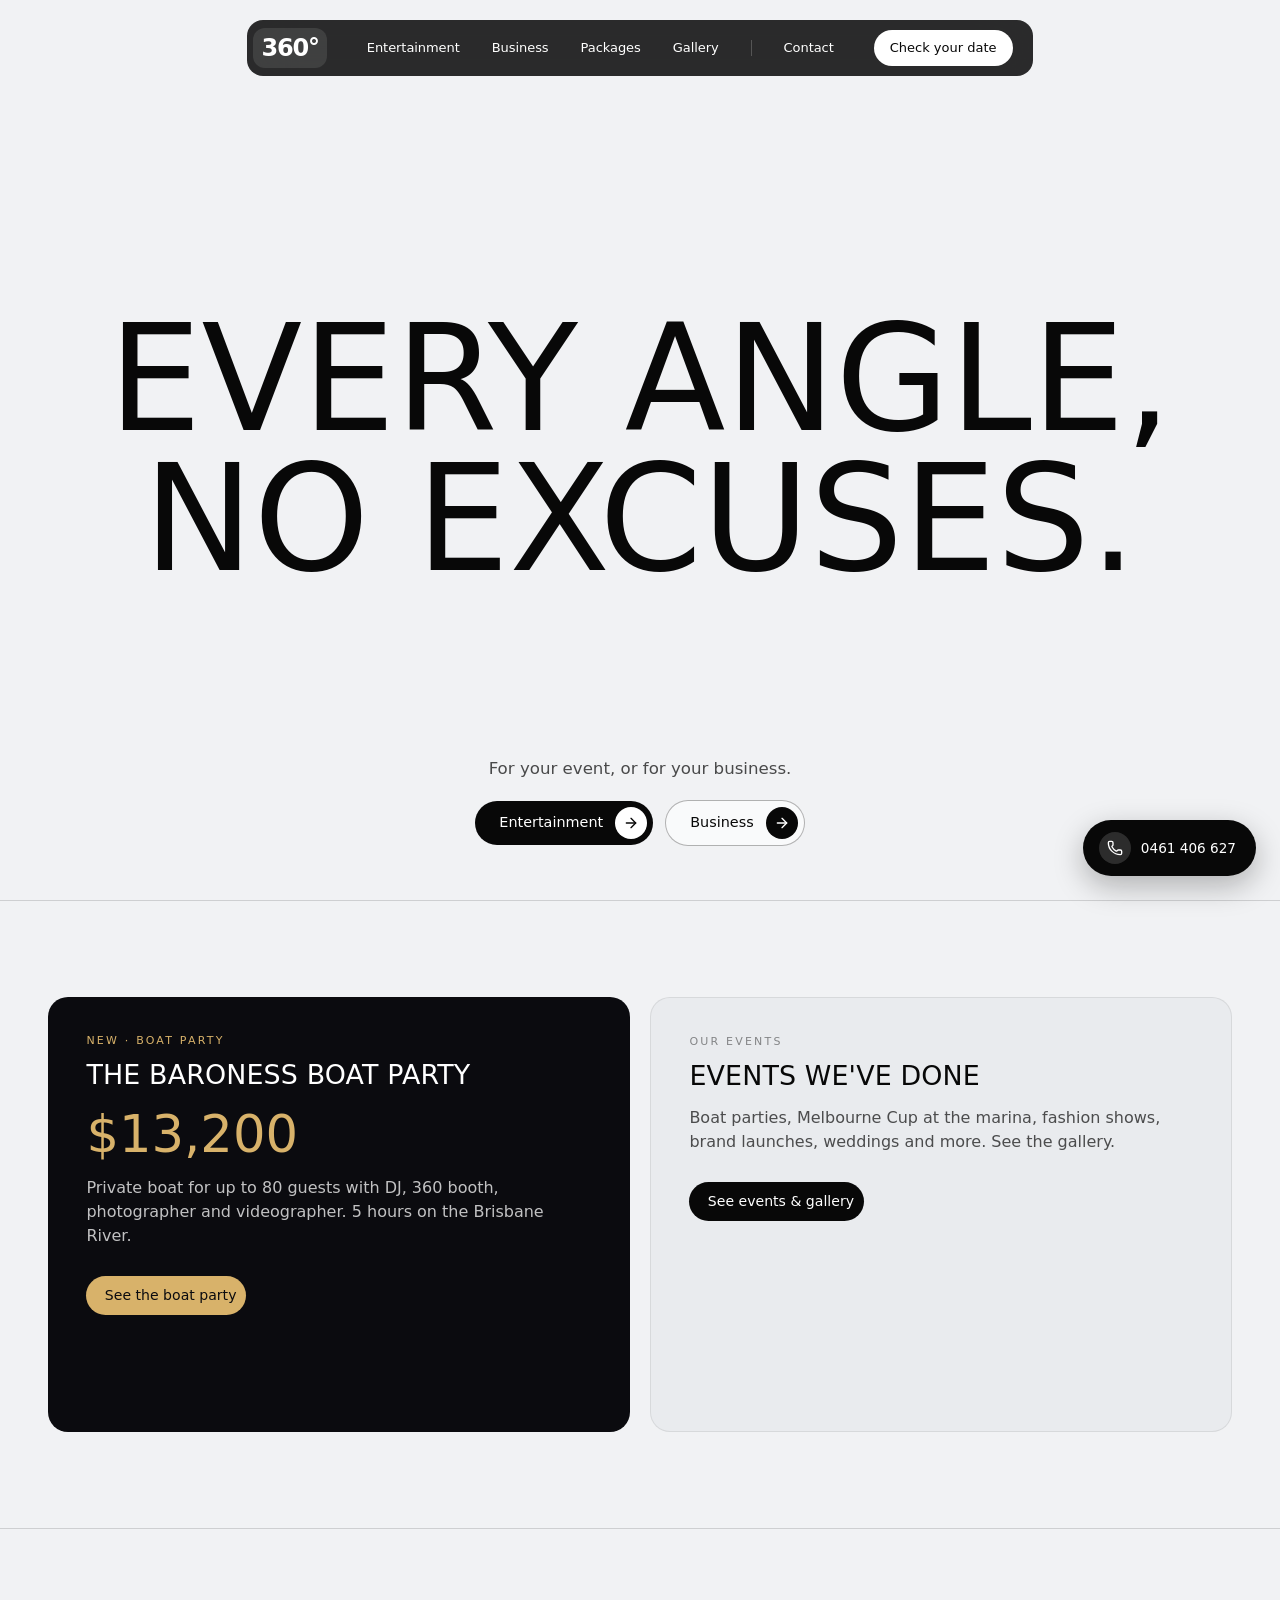
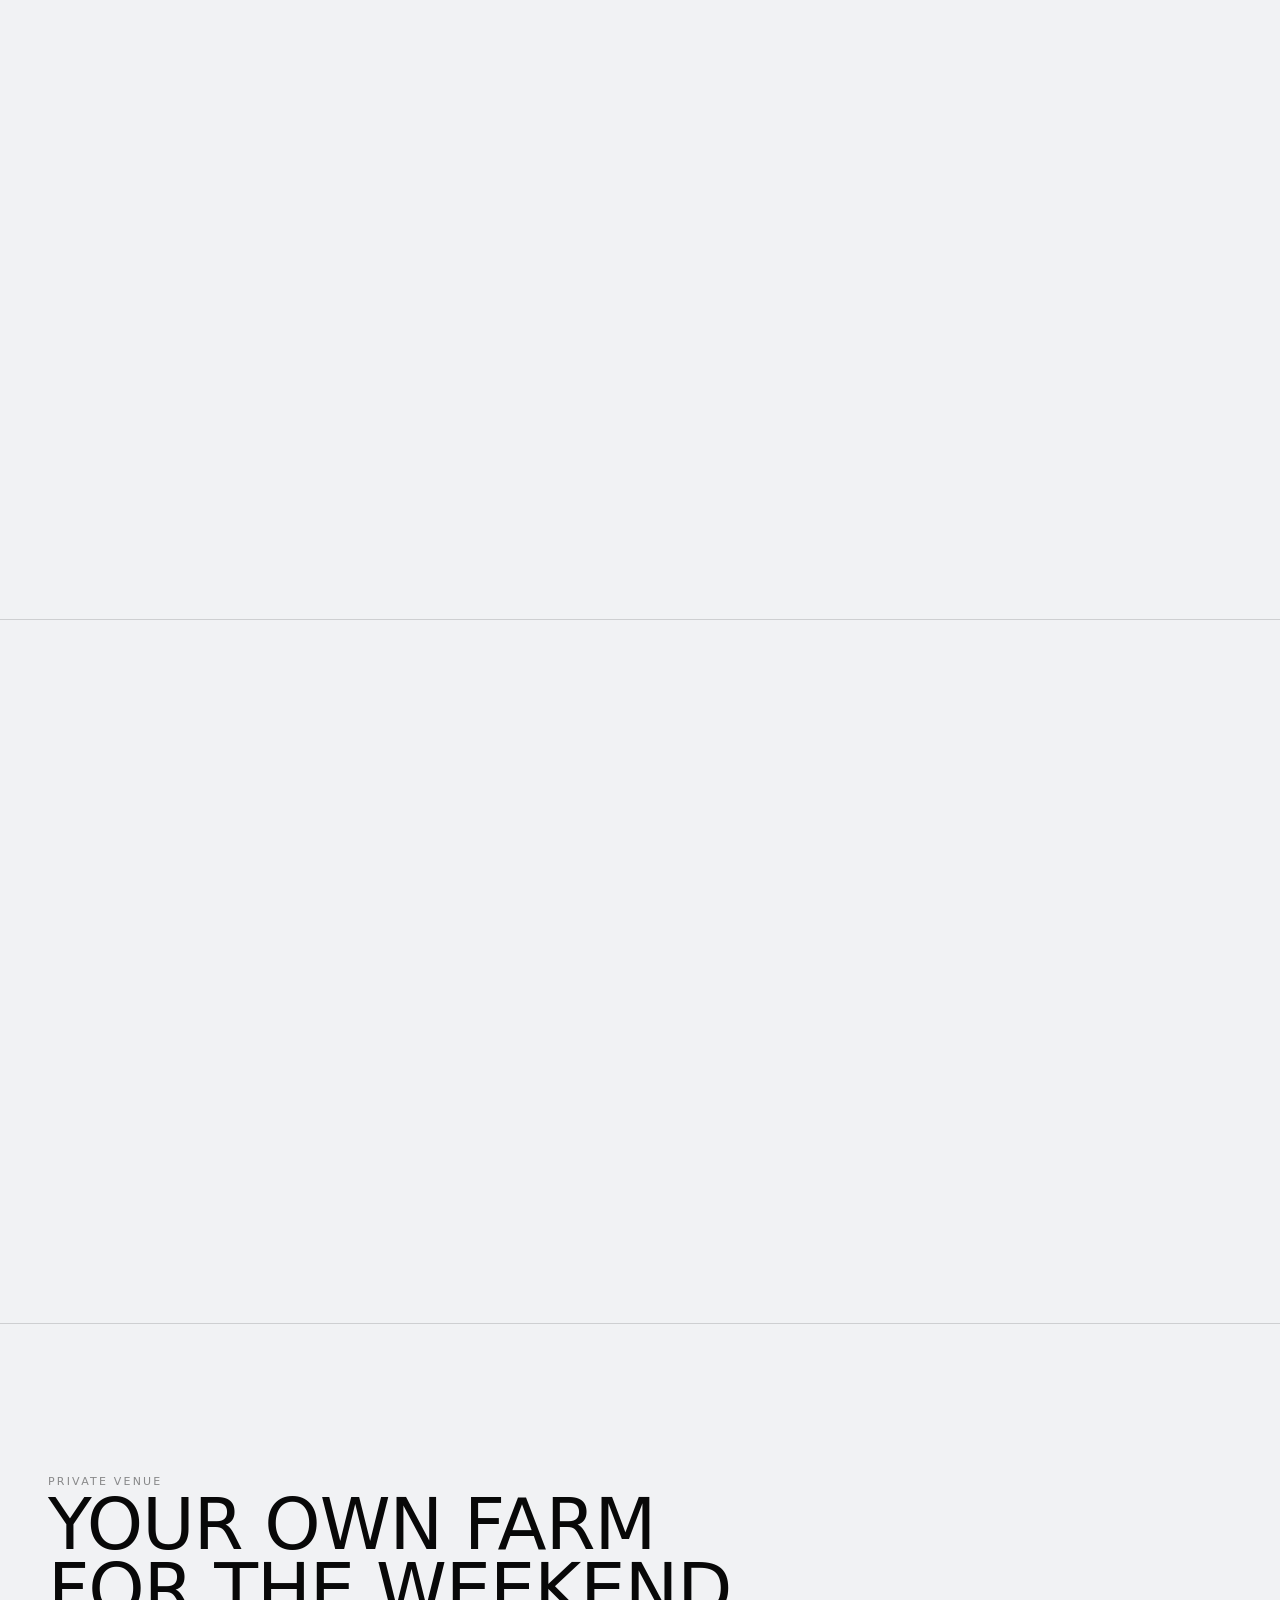
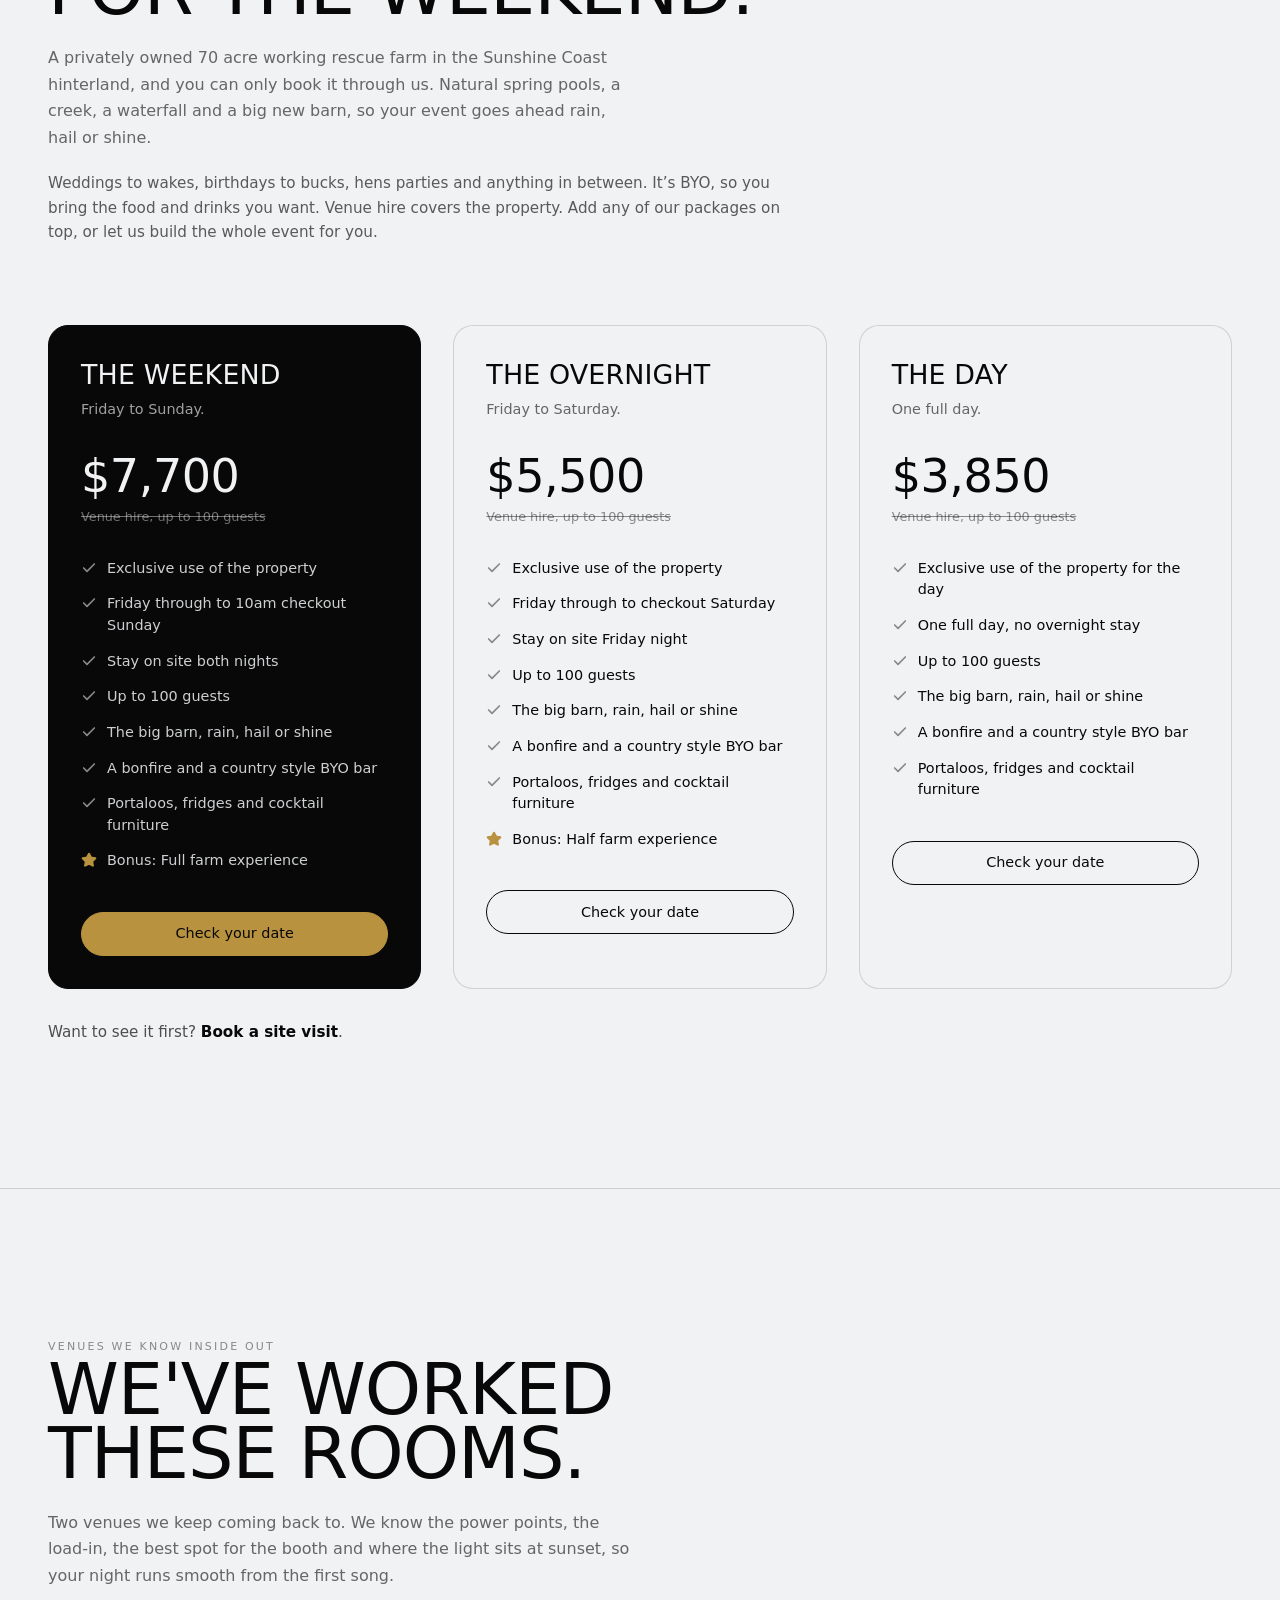
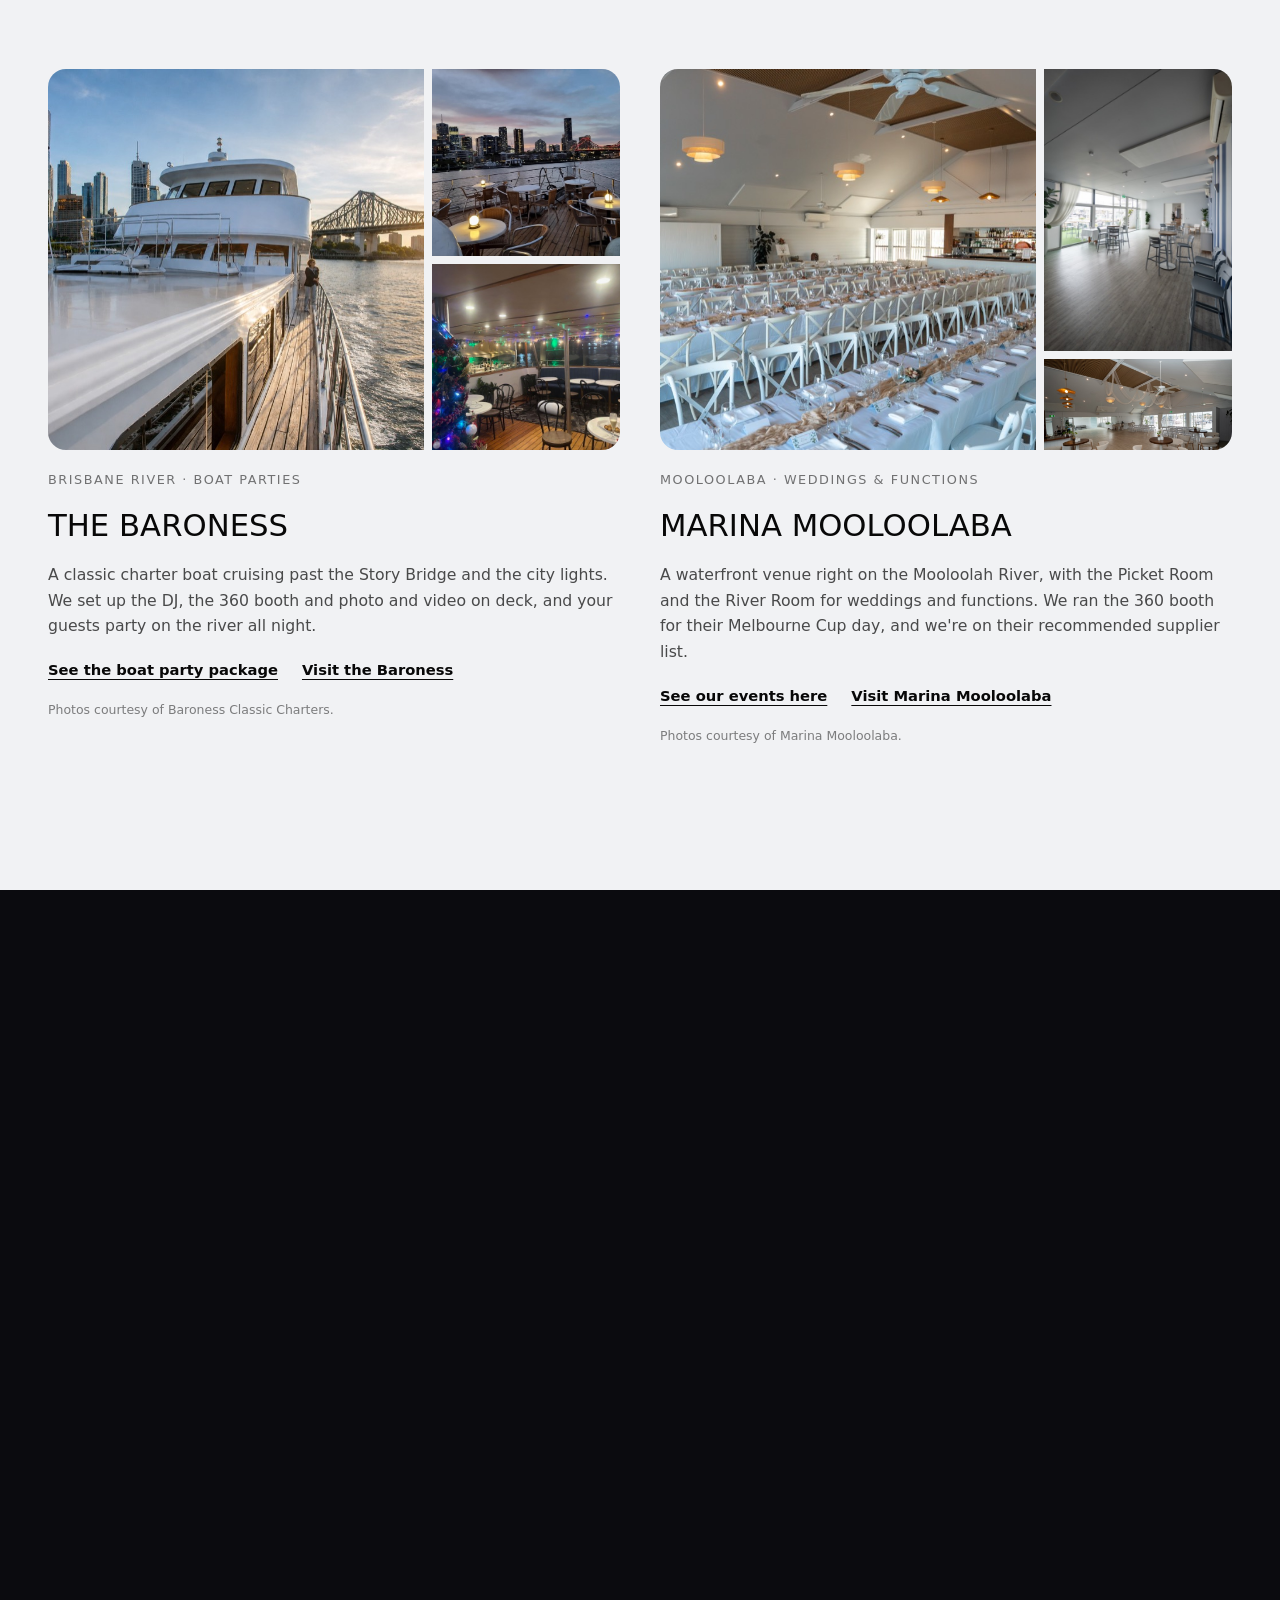
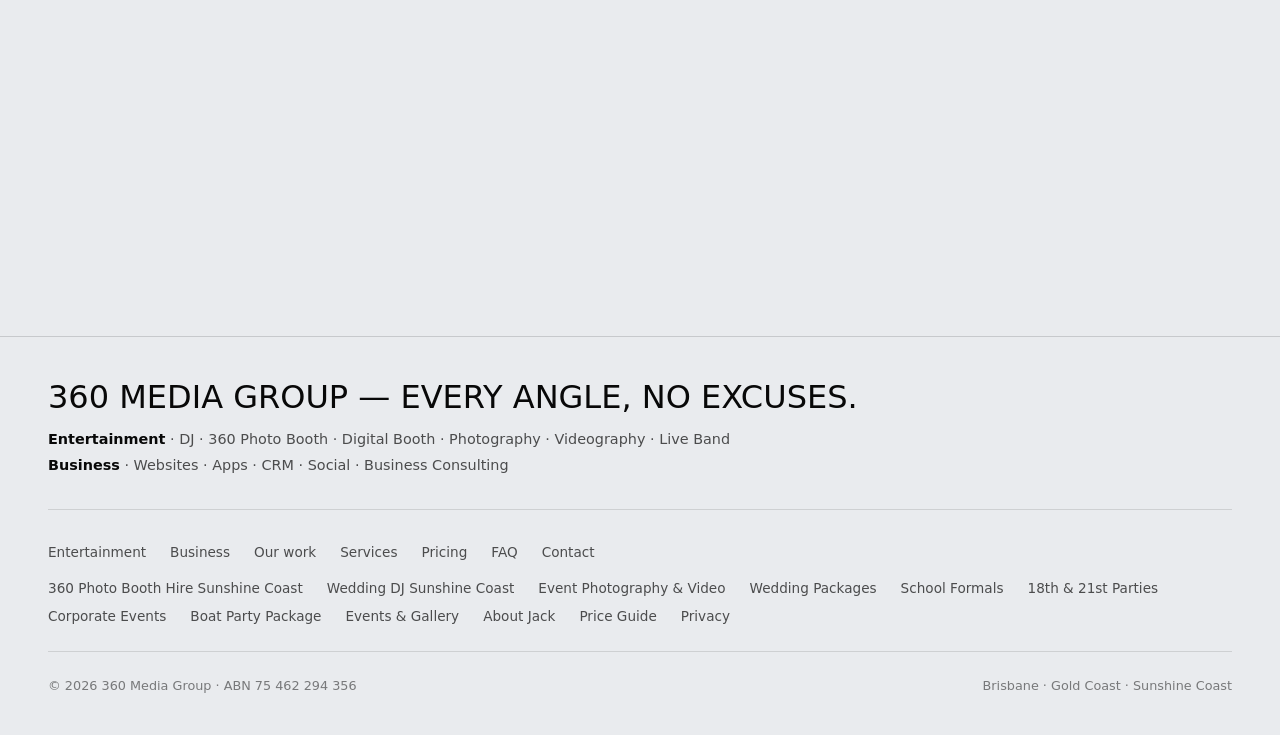
==== commit 2f78e87c: "Homepage: Every angle, no excuses headline and gold logo opening animation The main line changes fro" ====
--- a/index.html
+++ b/index.html
@@ -1,2 +1,2 @@
-<!DOCTYPE html><html lang="en"><head><meta charSet="utf-8"/><script async src="https://www.googletagmanager.com/gtag/js?id=G-ZRWR4CH3FP"></script><script>window.dataLayer=window.dataLayer||[];function gtag(){dataLayer.push(arguments);}gtag('js',new Date());gtag('config','G-ZRWR4CH3FP');gtag('config','G-XSNT1FHRZ1');gtag('config','AW-18261423689');!function(f,b,e,v,n,t,s){if(f.fbq)return;n=f.fbq=function(){n.callMethod?n.callMethod.apply(n,arguments):n.queue.push(arguments)};if(!f._fbq)f._fbq=n;n.push=n;n.loaded=!0;n.version='2.0';n.queue=[];t=b.createElement(e);t.async=!0;t.src=v;s=b.getElementsByTagName(e)[0];s.parentNode.insertBefore(t,s)}(window,document,'script','https://connect.facebook.net/en_US/fbevents.js');fbq('init','2098966154320297');fbq('track','PageView');document.addEventListener('submit',function(e){var f=e.target,t=f&&f.querySelector&&f.querySelector('[name="event-type"]');gtag('event','conversion',{send_to:'AW-18261423689/xMW4CIu8sK0dEMns3INE'});if(window.fbq)fbq('track','Lead');gtag('event','generate_lead',{form_type:(t&&t.value==='Business (not an event)')?'business':'event'});},true);document.addEventListener('click',function(e){var a=e.target&&e.target.closest&&e.target.closest('a[href^="tel:"],a[href^="mailto:"]');if(a){if(a.href.indexOf('tel:')===0){gtag('event','conversion',{send_to:'AW-18261423689/AhY4CI68sK0dEMns3INE',value:1.0,currency:'AUD'});if(window.fbq)fbq('track','Contact');}gtag('event',a.href.indexOf('tel:')===0?'phone_click':'email_click',{link_url:a.href});}},true);</script><meta name="viewport" content="width=device-width, initial-scale=1"/><link rel="stylesheet" href="/_next/static/css/index.uvfJEM0P.css" data-rsc-css-href="/_next/static/css/index.uvfJEM0P.css" data-precedence="vite-rsc/importer-resources"/><link rel="modulepreload" fetchPriority="low" href="/_next/static/chunks/index-DC_1NXjS.js"/><script src="/_next/static/chunks/rolldown-runtime-C60lm6uB.js" type="module" async=""></script><script src="/_next/static/chunks/framework-BgSIrAUN.js" type="module" async=""></script><link rel="modulepreload" href="/_next/static/chunks/layout-segment-context-BEuORxV2.js" crossorigin=""/><link rel="modulepreload" href="/_next/static/chunks/intro-overlay-CG045Ppi.js" crossorigin=""/><link rel="modulepreload" href="/_next/static/chunks/use-reduced-motion-DZhqTnM3.js" crossorigin=""/><link rel="modulepreload" href="/_next/static/chunks/Icon-ChzD5RsX.js" crossorigin=""/><link rel="modulepreload" href="/_next/static/chunks/reveal-BcOi-qko.js" crossorigin=""/><link rel="modulepreload" href="/_next/static/chunks/hero-DakrHE8k.js" crossorigin=""/><link rel="modulepreload" href="/_next/static/chunks/arrow-right-CO7DTizg.js" crossorigin=""/><link rel="modulepreload" href="/_next/static/chunks/createLucideIcon-B2s2IUJr.js" crossorigin=""/><link rel="modulepreload" href="/_next/static/chunks/spin-gallery-B4DUo_ak.js" crossorigin=""/><link rel="modulepreload" href="/_next/static/chunks/animated-heading-DNhjmZju.js" crossorigin=""/><link rel="modulepreload" href="/_next/static/chunks/x-DfrDTrOR.js" crossorigin=""/><link rel="modulepreload" href="/_next/static/chunks/highlights-CSNzRgDd.js" crossorigin=""/><link rel="modulepreload" href="/_next/static/chunks/service-blocks-zu9CTwUI.js" crossorigin=""/><link rel="modulepreload" href="/_next/static/chunks/info-blocks-Cfxh8B_S.js" crossorigin=""/><link rel="modulepreload" href="/_next/static/chunks/business-Dv_UB45E.js" crossorigin=""/><link rel="modulepreload" href="/_next/static/chunks/enquiry-form-Ce3ClJFy.js" crossorigin=""/><title>Photo Booth Hire, DJ and Event Photography Sunshine Coast, 360 Media Group</title><meta name="description" content="360 photo booth, DJ, photography and video for weddings, parties and events on the Sunshine Coast. Plus websites and social media for business."/><meta name="robots" content="index, follow"/><meta property="og:title" content="360 Media Group — We make media easy."/><meta property="og:description" content="For your event, or for your business. Sunshine Coast based, servicing all of Queensland."/><meta property="og:url" content="https://360mediagroupaustralia.com.au"/><meta property="og:site_name" content="360 Media Group Australia"/><meta property="og:type" content="website"/><meta property="og:image" content="https://360mediagroupaustralia.com.au/images/og-360-ring.jpg"/><meta property="og:image:width" content="1200"/><meta property="og:image:height" content="630"/><meta property="og:image:alt" content="360 Media Group — We make media easy."/><meta name="twitter:card" content="summary_large_image"/><meta name="twitter:title" content="360 Media Group — We make media easy."/><meta name="twitter:description" content="For your event, or for your business. Sunshine Coast based, servicing all of Queensland."/><meta name="twitter:image" content="https://360mediagroupaustralia.com.au/images/og-360-ring.jpg"/><link rel="shortcut icon" href="/favicon.svg"/><link rel="icon" href="/favicon.svg"/><script type="application/ld+json">{"@context":"https://schema.org","@type":"LocalBusiness","@id":"https://360mediagroupaustralia.com.au/#business","name":"360 Media Group","alternateName":["360 Media Group Australia","360 Media"],"url":"https://360mediagroupaustralia.com.au/","image":"https://360mediagroupaustralia.com.au/images/og-360-ring.jpg","description":"360 photo booth, DJ, photography and video for weddings, parties and events, plus websites and social media for business. Sunshine Coast based, servicing all of Queensland.","telephone":"+61461406627","email":"hire360photobooth@gmail.com","founder":{"@type":"Person","name":"Jack Borthwick"},"address":{"@type":"PostalAddress","addressRegion":"QLD","addressLocality":"Sunshine Coast","addressCountry":"AU"},"areaServed":[{"@type":"Place","name":"Sunshine Coast"},{"@type":"Place","name":"Noosa"},{"@type":"Place","name":"Caloundra"},{"@type":"Place","name":"Maroochydore"},{"@type":"Place","name":"Mooloolaba"},{"@type":"Place","name":"Nambour"},{"@type":"Place","name":"Buderim"},{"@type":"Place","name":"Brisbane"},{"@type":"Place","name":"Gold Coast"},{"@type":"Place","name":"Queensland"}],"sameAs":["https://www.instagram.com/360.media.group/","https://www.youtube.com/@360mediagroupau","https://g.page/r/CRX7OYHWCkoSEBM"],"slogan":"We make media easy.","makesOffer":[{"@type":"Offer","itemOffered":{"@type":"Service","name":"360 photo booth hire"}},{"@type":"Offer","itemOffered":{"@type":"Service","name":"Digital photo booth hire"}},{"@type":"Offer","itemOffered":{"@type":"Service","name":"DJ and lighting"}},{"@type":"Offer","itemOffered":{"@type":"Service","name":"Event photography"}},{"@type":"Offer","itemOffered":{"@type":"Service","name":"Event videography"}},{"@type":"Offer","itemOffered":{"@type":"Service","name":"Live music"}},{"@type":"Offer","itemOffered":{"@type":"Service","name":"Websites for business"}},{"@type":"Offer","itemOffered":{"@type":"Service","name":"Social media marketing"}},{"@type":"Offer","itemOffered":{"@type":"Service","name":"Business advice"}}],"hasMap":"https://g.page/r/CRX7OYHWCkoSEBM","priceRange":"$$"}</script><script type="application/ld+json">{"@context": "https://schema.org", "@type": "FAQPage", "mainEntity": [{"@type": "Question", "name": "How far ahead should I book?", "acceptedAnswer": {"@type": "Answer", "text": "We're currently taking bookings for 2026 and 2027. We're one crew, so we only take a limited number of events each weekend — popular dates, especially Saturdays in spring and autumn, go early. If you have a date in mind, check it with us now even if you're not ready to confirm."}}, {"@type": "Question", "name": "What's the difference between the 360 booth and the digital booth?", "acceptedAnswer": {"@type": "Answer", "text": "The 360 booth spins a camera around guests standing on a 1.1 metre platform, producing cinematic slow-motion video clips they share within seconds. It's video only — no prints. The digital booth is a sleek open booth for photos, and it prints: guests get a physical print on the night and a digital copy on their phone, both with your branded overlay. The short version: the digital booth is the one guests take home. The 360 is the one they post."}}, {"@type": "Question", "name": "Are the booths enclosed?", "acceptedAnswer": {"@type": "Answer", "text": "No — both are open, standalone setups. No box, no curtain, no cubicle. They stand out in the room with a backdrop behind, so whole groups fit in the shot and the crowd watching becomes part of the moment."}}, {"@type": "Question", "name": "Can I book just one service?", "acceptedAnswer": {"@type": "Answer", "text": "Absolutely. Every service books on its own. The packages just save you money if you want more than one."}}, {"@type": "Question", "name": "Is editing extra?", "acceptedAnswer": {"@type": "Answer", "text": "No. Every hourly rate includes the editing. You're not paying us to point a camera and hand you raw files — the edit is the part that makes it worth having, and it's built into the price."}}, {"@type": "Question", "name": "How much space does each booth need?", "acceptedAnswer": {"@type": "Answer", "text": "The 360 booth needs roughly 3m × 3m of clear, hard, flat ground with access to power. The digital booth is more compact at around 2m × 2m including the backdrop. We'll confirm the spot with your venue beforehand."}}, {"@type": "Question", "name": "How do guests get their photos and videos?", "acceptedAnswer": {"@type": "Answer", "text": "Instantly — by QR code or text, on the night. No waiting, no app to download. You also get the full digital album of everything afterwards in one online gallery, downloadable and shareable."}}, {"@type": "Question", "name": "Will the cloud effect set off the venue's smoke alarms?", "acceptedAnswer": {"@type": "Answer", "text": "No. We use a proper chilled low-fog machine, not a standard fog machine. The fog stays on the floor and dissipates rather than rising. Most venues still want to approve it in advance, so let us know your venue and we'll sort that with them."}}, {"@type": "Question", "name": "Where do you travel?", "acceptedAnswer": {"@type": "Answer", "text": "Brisbane, the Gold Coast, the Sunshine Coast and everywhere between — Noosa, Caloundra, Maroochydore, Mooloolaba, Nambour, Buderim, Sippy Downs and all of South East Queensland. Further afield may incur a travel fee; just ask, we travel for events regularly."}}, {"@type": "Question", "name": "What kinds of events do you do?", "acceptedAnswer": {"@type": "Answer", "text": "Weddings, school formals, birthdays and 18ths/21sts, corporate events, fashion shows and festivals. If people are gathering, we can cover it."}}, {"@type": "Question", "name": "How does payment work?", "acceptedAnswer": {"@type": "Answer", "text": "A 50% deposit confirms your date — you're welcome to pay more up front if you'd prefer to spread the cost. The balance is due 7 days before your event, so there's nothing to sort out on the day itself. One invoice, no surprises, no hidden fees."}}, {"@type": "Question", "name": "Is there a minimum booking?", "acceptedAnswer": {"@type": "Answer", "text": "Yes — 3 hours on all hourly services. Setup and testing is done before doors open, so you get the full 3 hours of the booth running."}}]}</script><link rel="canonical" href="https://360mediagroupaustralia.com.au"/><meta name="theme-color" content="#F1F2F4"/><meta name="color-scheme" content="light"/><link rel="preload" href="/fonts/anton-75f46c51.woff2" as="font" type="font/woff2" crossorigin="anonymous"/><link rel="preload" href="/fonts/inter-1ab1ad55.woff2" as="font" type="font/woff2" crossorigin="anonymous"/><script>Object.assign(((self[Symbol.for("vinext.navigationRuntime")]??={bootstrap:{routeManifest:null},functions:{}}).bootstrap.rsc??={rsc:[]}),{params:{},nav:{"pathname":"/","searchParams":[]}})</script><link rel="modulepreload" href="/_next/static/chunks/index-DC_1NXjS.js" />
-</head><body><div class="site-frame bg-[#F1F2F4] text-[#080808]"><a href="tel:+61461406627" class="floating-contact fixed bottom-5 right-5 z-40 inline-flex items-center gap-2.5 rounded-full bg-[#080808] py-3 pl-4 pr-5 text-[0.85rem] font-medium text-white shadow-[0_10px_30px_rgb(8_8_8_/_0.28)] sm:bottom-6 sm:right-6" aria-label="Call 0461 406 627"><span class="grid size-8 shrink-0 place-items-center rounded-full bg-white/15" aria-hidden="true"><svg xmlns="http://www.w3.org/2000/svg" width="16" height="16" viewBox="0 0 24 24" fill="none" stroke="currentColor" stroke-width="2" stroke-linecap="round" stroke-linejoin="round" class="lucide lucide-phone" aria-hidden="true"><path d="M13.832 16.568a1 1 0 0 0 1.213-.303l.355-.465A2 2 0 0 1 17 15h3a2 2 0 0 1 2 2v3a2 2 0 0 1-2 2A18 18 0 0 1 2 4a2 2 0 0 1 2-2h3a2 2 0 0 1 2 2v3a2 2 0 0 1-.8 1.6l-.468.351a1 1 0 0 0-.292 1.233 14 14 0 0 0 6.392 6.384"></path></svg></span><span class="hidden whitespace-nowrap sm:inline">0461 406 627</span></a><section id="top" class="hero-section relative isolate min-h-[100svh] overflow-hidden" aria-label="360 Media Group — we make media easy"><header class="site-header fixed inset-x-0 top-4 z-30 lg:top-5"><div class="mx-auto flex w-[calc(100%-2rem)] max-w-fit items-center gap-4 rounded-2xl bg-[#080808]/85 py-1.5 pl-1.5 pr-5 text-white backdrop-blur-xl sm:gap-8 lg:gap-10"><a class="brand-lockup flex min-h-10 min-w-10 items-center justify-center gap-2 rounded-xl bg-white/10" href="#top" aria-label="360 Media Group home"><span class="px-2 text-2xl font-bold tracking-[-0.05em]">360°</span></a><nav class="flex items-center gap-4 text-[13px] font-medium tracking-[-0.005em] lg:gap-8" aria-label="Primary navigation"><a class="nav-desk text-white/75 transition-colors hover:text-white" href="#entertainment">Entertainment</a><a class="nav-desk text-white/75 transition-colors hover:text-white" href="#business">Business</a><a class="text-white/75 transition-colors hover:text-white" href="#pricing">Packages</a><a class="text-white/75 transition-colors hover:text-white" href="/events-gallery">Gallery</a><span class="nav-desk h-4 w-px bg-white/20" aria-hidden="true"></span><a class="nav-desk text-white/75 transition-colors hover:text-white" href="#contact">Contact</a></nav><a class="header-cta inline-flex min-h-9 items-center whitespace-nowrap rounded-full bg-white px-4 text-[13px] font-medium text-[#080808]" href="#contact">Check your date</a></div></header><div class="ink-hero"><video class="ink-video" src="/videos/cover-reel.mp4" poster="/images/cover-reel-poster.jpg" autoPlay="" muted="" loop="" playsInline="" preload="auto" aria-hidden="true"></video><div class="ink-paper"><h1 class="ink-title font-anton">We make<!-- --> <!-- -->media easy.</h1></div><canvas class="ink-canvas" aria-hidden="true"></canvas></div><div class="ink-chrome" style="opacity:1;filter:blur(0px);transform:none"><p class="ink-sub">For your event, or for your business.</p><div class="flex flex-wrap items-center justify-center gap-3"><a class="primary-cta inline-flex items-center gap-3 rounded-full bg-[#080808] pr-1.5 font-medium text-white min-h-11 py-1.5 pl-6 text-[0.9rem]" href="#entertainment">Entertainment<span class="cta-dot grid place-items-center rounded-full bg-white text-[#080808] size-8" aria-hidden="true"><svg xmlns="http://www.w3.org/2000/svg" width="16" height="16" viewBox="0 0 24 24" fill="none" stroke="currentColor" stroke-width="2" stroke-linecap="round" stroke-linejoin="round" class="lucide lucide-arrow-right" aria-hidden="true"><path d="M5 12h14"></path><path d="m12 5 7 7-7 7"></path></svg></span></a><a class="inline-flex items-center gap-3 rounded-full border border-[#080808]/30 bg-white/60 pr-1.5 font-medium text-[#080808] backdrop-blur transition-colors hover:border-[#080808] min-h-11 py-1.5 pl-6 text-[0.9rem]" href="#business">Business<span class="grid place-items-center rounded-full bg-[#080808] text-white size-8" aria-hidden="true"><svg xmlns="http://www.w3.org/2000/svg" width="16" height="16" viewBox="0 0 24 24" fill="none" stroke="currentColor" stroke-width="2" stroke-linecap="round" stroke-linejoin="round" class="lucide lucide-arrow-right" aria-hidden="true"><path d="M5 12h14"></path><path d="m12 5 7 7-7 7"></path></svg></span></a></div></div></section><div id="entertainment"><section class="border-t border-[#080808]/15" aria-label="Featured"><div class="mx-auto max-w-[1440px] px-4 py-24 sm:px-6 lg:px-12"><div class="grid gap-4 md:grid-cols-2 lg:gap-5"><a class="info-block info-block-dark" href="/boat-party-package-brisbane"><span class="eyebrow">New · Boat party</span><h2 class="font-anton display-sub mt-4 text-white">The Baroness Boat Party</h2><p class="mt-5 font-anton text-[clamp(2.4rem,4vw,3.4rem)] leading-none text-[#D8B26A]">$13,200</p><p class="mt-4 text-white/75">Private boat for up to 80 guests with DJ, 360 booth, photographer and videographer. 5 hours on the Brisbane River.</p><span class="info-block-cta info-block-cta-light">See the boat party</span></a><a class="info-block info-block-light" href="/events-gallery"><span class="eyebrow">Our events</span><h2 class="font-anton display-sub mt-4">Events we&#x27;ve done</h2><p class="mt-4 text-[#080808]/70">Boat parties, Melbourne Cup at the marina, fashion shows, brand launches, weddings and more. See the gallery.</p><span class="info-block-cta info-block-cta-dark">See events &amp; gallery</span></a></div></div></section></div><section id="gallery" class="gallery-section border-t border-[#080808]/15" aria-labelledby="gallery-title"><div class="mx-auto max-w-[1440px] px-4 py-24 sm:px-6 sm:py-28 lg:px-12 lg:py-36"><div class="max-w-[760px]"><span class="eyebrow" data-reveal="true">The 360 booth</span><h2 id="gallery-title" class="font-anton display-section mt-5" style="opacity:0"><span class="inline-block whitespace-pre" style="opacity:0;filter:blur(8px);transform:translateY(14px)">Guests,</span><span class="inline-block whitespace-pre" style="opacity:0;filter:blur(8px);transform:translateY(14px)"> </span><span class="inline-block whitespace-pre" style="opacity:0;filter:blur(8px);transform:translateY(14px)">spinning.</span></h2><p class="lede mt-6" data-reveal="true">A slice of real bookings — tap any cover to watch it full screen with sound.</p></div><div class="deck-wrap mt-8 lg:mt-10" data-reveal="true"><button type="button" class="deck-nav" aria-label="Previous clips"><svg xmlns="http://www.w3.org/2000/svg" width="20" height="20" viewBox="0 0 24 24" fill="none" stroke="currentColor" stroke-width="2" stroke-linecap="round" stroke-linejoin="round" class="lucide lucide-chevron-left" aria-hidden="true"><path d="m15 18-6-6 6-6"></path></svg></button><ul class="deck-track"><li class="deck-item"><button type="button" class="deck-cover-btn" aria-label="Play Swimwear Week spin — 1 Aug"><video class="deck-cover" src="/videos/spin/swimwear-week-2026-08-01-01.mp4" poster="/videos/spin/posters/swimwear-week-2026-08-01-01.jpg" muted="" loop="" playsInline="" preload="none"></video><span class="deck-caption"><span class="deck-caption-label">Swimwear Week<span class="deck-caption-sub"> · <!-- -->1 Aug</span></span></span></button></li><li class="deck-item"><button type="button" class="deck-cover-btn" aria-label="Play Swimwear Week spin — 1 Aug"><video class="deck-cover" src="/videos/spin/swimwear-week-2026-08-01-02.mp4" poster="/videos/spin/posters/swimwear-week-2026-08-01-02.jpg" muted="" loop="" playsInline="" preload="none"></video><span class="deck-caption"><span class="deck-caption-label">Swimwear Week<span class="deck-caption-sub"> · <!-- -->1 Aug</span></span></span></button></li><li class="deck-item"><button type="button" class="deck-cover-btn" aria-label="Play Swimwear Week spin — 1 Aug"><video class="deck-cover" src="/videos/spin/swimwear-week-2026-08-01-03.mp4" poster="/videos/spin/posters/swimwear-week-2026-08-01-03.jpg" muted="" loop="" playsInline="" preload="none"></video><span class="deck-caption"><span class="deck-caption-label">Swimwear Week<span class="deck-caption-sub"> · <!-- -->1 Aug</span></span></span></button></li><li class="deck-item"><button type="button" class="deck-cover-btn" aria-label="Play Swimwear Week spin — 1 Aug"><video class="deck-cover" src="/videos/spin/swimwear-week-2026-08-01-05.mp4" poster="/videos/spin/posters/swimwear-week-2026-08-01-05.jpg" muted="" loop="" playsInline="" preload="none"></video><span class="deck-caption"><span class="deck-caption-label">Swimwear Week<span class="deck-caption-sub"> · <!-- -->1 Aug</span></span></span></button></li><li class="deck-item"><button type="button" class="deck-cover-btn" aria-label="Play Swimwear Week spin — 1 Aug"><video class="deck-cover" src="/videos/spin/swimwear-week-2026-08-01-06.mp4" poster="/videos/spin/posters/swimwear-week-2026-08-01-06.jpg" muted="" loop="" playsInline="" preload="none"></video><span class="deck-caption"><span class="deck-caption-label">Swimwear Week<span class="deck-caption-sub"> · <!-- -->1 Aug</span></span></span></button></li><li class="deck-item"><button type="button" class="deck-cover-btn" aria-label="Play Swimwear Week spin — 1 Aug"><video class="deck-cover" src="/videos/spin/swimwear-week-2026-08-01-07.mp4" poster="/videos/spin/posters/swimwear-week-2026-08-01-07.jpg" muted="" loop="" playsInline="" preload="none"></video><span class="deck-caption"><span class="deck-caption-label">Swimwear Week<span class="deck-caption-sub"> · <!-- -->1 Aug</span></span></span></button></li><li class="deck-item"><button type="button" class="deck-cover-btn" aria-label="Play Swimwear Week spin — 1 Aug"><video class="deck-cover" src="/videos/spin/swimwear-week-2026-08-01-08.mp4" poster="/videos/spin/posters/swimwear-week-2026-08-01-08.jpg" muted="" loop="" playsInline="" preload="none"></video><span class="deck-caption"><span class="deck-caption-label">Swimwear Week<span class="deck-caption-sub"> · <!-- -->1 Aug</span></span></span></button></li><li class="deck-item"><button type="button" class="deck-cover-btn" aria-label="Play Swimwear Week spin — 1 Aug"><video class="deck-cover" src="/videos/spin/swimwear-week-2026-08-01-09.mp4" poster="/videos/spin/posters/swimwear-week-2026-08-01-09.jpg" muted="" loop="" playsInline="" preload="none"></video><span class="deck-caption"><span class="deck-caption-label">Swimwear Week<span class="deck-caption-sub"> · <!-- -->1 Aug</span></span></span></button></li><li class="deck-item"><button type="button" class="deck-cover-btn" aria-label="Play Swimwear Week spin — 1 Aug"><video class="deck-cover" src="/videos/spin/swimwear-week-2026-08-01-10.mp4" poster="/videos/spin/posters/swimwear-week-2026-08-01-10.jpg" muted="" loop="" playsInline="" preload="none"></video><span class="deck-caption"><span class="deck-caption-label">Swimwear Week<span class="deck-caption-sub"> · <!-- -->1 Aug</span></span></span></button></li><li class="deck-item"><button type="button" class="deck-cover-btn" aria-label="Play Swimwear Week spin — 1 Aug"><video class="deck-cover" src="/videos/spin/swimwear-week-2026-08-01-11.mp4" poster="/videos/spin/posters/swimwear-week-2026-08-01-11.jpg" muted="" loop="" playsInline="" preload="none"></video><span class="deck-caption"><span class="deck-caption-label">Swimwear Week<span class="deck-caption-sub"> · <!-- -->1 Aug</span></span></span></button></li><li class="deck-item"><button type="button" class="deck-cover-btn" aria-label="Play Wearable Art spin — 11 Jul"><video class="deck-cover" src="/videos/spin/wearable-art-2026-07-11-01.mp4" poster="/videos/spin/posters/wearable-art-2026-07-11-01.jpg" muted="" loop="" playsInline="" preload="none"></video><span class="deck-caption"><span class="deck-caption-label">Wearable Art<span class="deck-caption-sub"> · <!-- -->11 Jul</span></span></span></button></li><li class="deck-item"><button type="button" class="deck-cover-btn" aria-label="Play Wearable Art spin — 11 Jul"><video class="deck-cover" src="/videos/spin/wearable-art-2026-07-11-02.mp4" poster="/videos/spin/posters/wearable-art-2026-07-11-02.jpg" muted="" loop="" playsInline="" preload="none"></video><span class="deck-caption"><span class="deck-caption-label">Wearable Art<span class="deck-caption-sub"> · <!-- -->11 Jul</span></span></span></button></li><li class="deck-item"><button type="button" class="deck-cover-btn" aria-label="Play Wearable Art spin — 11 Jul"><video class="deck-cover" src="/videos/spin/wearable-art-2026-07-11-03.mp4" poster="/videos/spin/posters/wearable-art-2026-07-11-03.jpg" muted="" loop="" playsInline="" preload="none"></video><span class="deck-caption"><span class="deck-caption-label">Wearable Art<span class="deck-caption-sub"> · <!-- -->11 Jul</span></span></span></button></li><li class="deck-item"><button type="button" class="deck-cover-btn" aria-label="Play Wearable Art spin — 11 Jul"><video class="deck-cover" src="/videos/spin/wearable-art-2026-07-11-04.mp4" poster="/videos/spin/posters/wearable-art-2026-07-11-04.jpg" muted="" loop="" playsInline="" preload="none"></video><span class="deck-caption"><span class="deck-caption-label">Wearable Art<span class="deck-caption-sub"> · <!-- -->11 Jul</span></span></span></button></li><li class="deck-item"><button type="button" class="deck-cover-btn" aria-label="Play Wearable Art spin — 11 Jul"><video class="deck-cover" src="/videos/spin/wearable-art-2026-07-11-05.mp4" poster="/videos/spin/posters/wearable-art-2026-07-11-05.jpg" muted="" loop="" playsInline="" preload="none"></video><span class="deck-caption"><span class="deck-caption-label">Wearable Art<span class="deck-caption-sub"> · <!-- -->11 Jul</span></span></span></button></li><li class="deck-item"><button type="button" class="deck-cover-btn" aria-label="Play Wearable Art spin — 11 Jul"><video class="deck-cover" src="/videos/spin/wearable-art-2026-07-11-06.mp4" poster="/videos/spin/posters/wearable-art-2026-07-11-06.jpg" muted="" loop="" playsInline="" preload="none"></video><span class="deck-caption"><span class="deck-caption-label">Wearable Art<span class="deck-caption-sub"> · <!-- -->11 Jul</span></span></span></button></li><li class="deck-item"><button type="button" class="deck-cover-btn" aria-label="Play Wearable Art spin — 11 Jul"><video class="deck-cover" src="/videos/spin/wearable-art-2026-07-11-07.mp4" poster="/videos/spin/posters/wearable-art-2026-07-11-07.jpg" muted="" loop="" playsInline="" preload="none"></video><span class="deck-caption"><span class="deck-caption-label">Wearable Art<span class="deck-caption-sub"> · <!-- -->11 Jul</span></span></span></button></li><li class="deck-item"><button type="button" class="deck-cover-btn" aria-label="Play Wearable Art spin — 11 Jul"><video class="deck-cover" src="/videos/spin/wearable-art-2026-07-11-08.mp4" poster="/videos/spin/posters/wearable-art-2026-07-11-08.jpg" muted="" loop="" playsInline="" preload="none"></video><span class="deck-caption"><span class="deck-caption-label">Wearable Art<span class="deck-caption-sub"> · <!-- -->11 Jul</span></span></span></button></li><li class="deck-item"><button type="button" class="deck-cover-btn" aria-label="Play Brothers spin — 19 Jul"><video class="deck-cover" src="/videos/spin/brothers-2026-07-19-01.mp4" poster="/videos/spin/posters/brothers-2026-07-19-01.jpg" muted="" loop="" playsInline="" preload="none"></video><span class="deck-caption"><span class="deck-caption-label">Brothers<span class="deck-caption-sub"> · <!-- -->19 Jul</span></span></span></button></li><li class="deck-item"><button type="button" class="deck-cover-btn" aria-label="Play Brothers spin — 19 Jul"><video class="deck-cover" src="/videos/spin/brothers-2026-07-19-02.mp4" poster="/videos/spin/posters/brothers-2026-07-19-02.jpg" muted="" loop="" playsInline="" preload="none"></video><span class="deck-caption"><span class="deck-caption-label">Brothers<span class="deck-caption-sub"> · <!-- -->19 Jul</span></span></span></button></li><li class="deck-item"><button type="button" class="deck-cover-btn" aria-label="Play Brothers spin — 19 Jul"><video class="deck-cover" src="/videos/spin/brothers-2026-07-19-03.mp4" poster="/videos/spin/posters/brothers-2026-07-19-03.jpg" muted="" loop="" playsInline="" preload="none"></video><span class="deck-caption"><span class="deck-caption-label">Brothers<span class="deck-caption-sub"> · <!-- -->19 Jul</span></span></span></button></li><li class="deck-item"><button type="button" class="deck-cover-btn" aria-label="Play Brothers spin — 19 Jul"><video class="deck-cover" src="/videos/spin/brothers-2026-07-19-04.mp4" poster="/videos/spin/posters/brothers-2026-07-19-04.jpg" muted="" loop="" playsInline="" preload="none"></video><span class="deck-caption"><span class="deck-caption-label">Brothers<span class="deck-caption-sub"> · <!-- -->19 Jul</span></span></span></button></li><li class="deck-item"><button type="button" class="deck-cover-btn" aria-label="Play Brothers spin — 19 Jul"><video class="deck-cover" src="/videos/spin/brothers-2026-07-19-05.mp4" poster="/videos/spin/posters/brothers-2026-07-19-05.jpg" muted="" loop="" playsInline="" preload="none"></video><span class="deck-caption"><span class="deck-caption-label">Brothers<span class="deck-caption-sub"> · <!-- -->19 Jul</span></span></span></button></li><li class="deck-item"><button type="button" class="deck-cover-btn" aria-label="Play Brothers spin — 19 Jul"><video class="deck-cover" src="/videos/spin/brothers-2026-07-19-06.mp4" poster="/videos/spin/posters/brothers-2026-07-19-06.jpg" muted="" loop="" playsInline="" preload="none"></video><span class="deck-caption"><span class="deck-caption-label">Brothers<span class="deck-caption-sub"> · <!-- -->19 Jul</span></span></span></button></li><li class="deck-item"><button type="button" class="deck-cover-btn" aria-label="Play Brothers spin — 19 Jul"><video class="deck-cover" src="/videos/spin/brothers-2026-07-19-07.mp4" poster="/videos/spin/posters/brothers-2026-07-19-07.jpg" muted="" loop="" playsInline="" preload="none"></video><span class="deck-caption"><span class="deck-caption-label">Brothers<span class="deck-caption-sub"> · <!-- -->19 Jul</span></span></span></button></li><li class="deck-item"><button type="button" class="deck-cover-btn" aria-label="Play Brothers spin — 19 Jul"><video class="deck-cover" src="/videos/spin/brothers-2026-07-19-08.mp4" poster="/videos/spin/posters/brothers-2026-07-19-08.jpg" muted="" loop="" playsInline="" preload="none"></video><span class="deck-caption"><span class="deck-caption-label">Brothers<span class="deck-caption-sub"> · <!-- -->19 Jul</span></span></span></button></li><li class="deck-item"><button type="button" class="deck-cover-btn" aria-label="Play 18th Birthday spin — 20 Jun"><video class="deck-cover" src="/videos/spin/18th-birthday-2026-06-20-01.mp4" poster="/videos/spin/posters/18th-birthday-2026-06-20-01.jpg" muted="" loop="" playsInline="" preload="none"></video><span class="deck-caption"><span class="deck-caption-label">18th Birthday<span class="deck-caption-sub"> · <!-- -->20 Jun</span></span></span></button></li><li class="deck-item"><button type="button" class="deck-cover-btn" aria-label="Play 18th Birthday spin — 20 Jun"><video class="deck-cover" src="/videos/spin/18th-birthday-2026-06-20-02.mp4" poster="/videos/spin/posters/18th-birthday-2026-06-20-02.jpg" muted="" loop="" playsInline="" preload="none"></video><span class="deck-caption"><span class="deck-caption-label">18th Birthday<span class="deck-caption-sub"> · <!-- -->20 Jun</span></span></span></button></li><li class="deck-item"><button type="button" class="deck-cover-btn" aria-label="Play 18th Birthday spin — 20 Jun"><video class="deck-cover" src="/videos/spin/18th-birthday-2026-06-20-03.mp4" poster="/videos/spin/posters/18th-birthday-2026-06-20-03.jpg" muted="" loop="" playsInline="" preload="none"></video><span class="deck-caption"><span class="deck-caption-label">18th Birthday<span class="deck-caption-sub"> · <!-- -->20 Jun</span></span></span></button></li><li class="deck-item"><button type="button" class="deck-cover-btn" aria-label="Play 18th Birthday spin — 20 Jun"><video class="deck-cover" src="/videos/spin/18th-birthday-2026-06-20-04.mp4" poster="/videos/spin/posters/18th-birthday-2026-06-20-04.jpg" muted="" loop="" playsInline="" preload="none"></video><span class="deck-caption"><span class="deck-caption-label">18th Birthday<span class="deck-caption-sub"> · <!-- -->20 Jun</span></span></span></button></li></ul><button type="button" class="deck-nav" aria-label="Next clips"><svg xmlns="http://www.w3.org/2000/svg" width="20" height="20" viewBox="0 0 24 24" fill="none" stroke="currentColor" stroke-width="2" stroke-linecap="round" stroke-linejoin="round" class="lucide lucide-chevron-right" aria-hidden="true"><path d="m9 18 6-6-6-6"></path></svg></button></div></div></section><section id="highlights" class="border-t border-[#080808]/15" aria-labelledby="highlights-title"><div class="mx-auto max-w-[1440px] px-4 py-24 sm:px-6 sm:py-28 lg:px-12 lg:py-36"><div class="max-w-[760px]"><span class="eyebrow" data-reveal="true">On the night</span><h2 id="highlights-title" class="font-anton display-section mt-5" style="opacity:0"><span class="inline-block whitespace-pre" style="opacity:0;filter:blur(8px);transform:translateY(14px)">See</span><span class="inline-block whitespace-pre" style="opacity:0;filter:blur(8px);transform:translateY(14px)"> </span><span class="inline-block whitespace-pre" style="opacity:0;filter:blur(8px);transform:translateY(14px)">the</span><span class="inline-block whitespace-pre" style="opacity:0;filter:blur(8px);transform:translateY(14px)"> </span><span class="inline-block whitespace-pre" style="opacity:0;filter:blur(8px);transform:translateY(14px)">night</span><span class="inline-block whitespace-pre" style="opacity:0;filter:blur(8px);transform:translateY(14px)"> </span><span class="inline-block whitespace-pre" style="opacity:0;filter:blur(8px);transform:translateY(14px)">before</span><span class="inline-block whitespace-pre" style="opacity:0;filter:blur(8px);transform:translateY(14px)"> </span><span class="inline-block whitespace-pre" style="opacity:0;filter:blur(8px);transform:translateY(14px)">you</span><span class="inline-block whitespace-pre" style="opacity:0;filter:blur(8px);transform:translateY(14px)"> </span><span class="inline-block whitespace-pre" style="opacity:0;filter:blur(8px);transform:translateY(14px)">book</span><span class="inline-block whitespace-pre" style="opacity:0;filter:blur(8px);transform:translateY(14px)"> </span><span class="inline-block whitespace-pre" style="opacity:0;filter:blur(8px);transform:translateY(14px)">it.</span></h2><p class="lede mt-6" data-reveal="true">Real guests at real events — weddings, fashion shows, club nights and content days across Brisbane, the Gold Coast and the Sunshine Coast.</p></div><div class="highlights-grid mt-12 lg:mt-16" data-reveal="true"><figure class="highlight-tile highlight-feature"><video class="highlight-video" src="/videos/highlights/wedding.mp4" poster="/videos/highlights/posters/wedding.jpg" muted="" loop="" playsInline="" preload="none" aria-hidden="true"></video><figcaption class="deck-caption"><span class="deck-caption-label">Weddings</span></figcaption></figure><figure class="highlight-tile highlight-tall"><video class="highlight-video" src="/videos/highlights/wedding-night.mp4" poster="/videos/highlights/posters/wedding-night.jpg" muted="" loop="" playsInline="" preload="none" aria-hidden="true"></video><figcaption class="deck-caption"><span class="deck-caption-label">The reception</span></figcaption></figure><figure class="highlight-tile highlight-tall"><video class="highlight-video" src="/videos/highlights/fashion-show.mp4" poster="/videos/highlights/posters/fashion-show.jpg" muted="" loop="" playsInline="" preload="none" aria-hidden="true"></video><figcaption class="deck-caption"><span class="deck-caption-label">Fashion shows</span></figcaption></figure><figure class="highlight-tile highlight-tall"><video class="highlight-video" src="/videos/highlights/race-day.mp4" poster="/videos/highlights/posters/race-day.jpg" muted="" loop="" playsInline="" preload="none" aria-hidden="true"></video><figcaption class="deck-caption"><span class="deck-caption-label">Fashion events</span></figcaption></figure><figure class="highlight-tile highlight-tall"><video class="highlight-video" src="/videos/highlights/content.mp4" poster="/videos/highlights/posters/content.jpg" muted="" loop="" playsInline="" preload="none" aria-hidden="true"></video><figcaption class="deck-caption"><span class="deck-caption-label">Content creation</span></figcaption></figure><figure class="highlight-tile highlight-wide"><video class="highlight-video" src="/videos/highlights/club.mp4" poster="/videos/highlights/posters/club.jpg" muted="" loop="" playsInline="" preload="none" aria-hidden="true"></video><figcaption class="deck-caption"><span class="deck-caption-label">Club nights</span></figcaption></figure><figure class="highlight-tile highlight-wide"><video class="highlight-video" src="/videos/highlights/golden-hour.mp4" poster="/videos/highlights/posters/golden-hour.jpg" muted="" loop="" playsInline="" preload="none" aria-hidden="true"></video><figcaption class="deck-caption"><span class="deck-caption-label">On the water</span></figcaption></figure></div></div></section><main class="info-section bg-[#F1F2F4]"><section id="services" class="border-t border-[#080808]/15 mx-auto max-w-[1440px] px-4 py-24 sm:px-6 sm:py-28 lg:px-12 lg:py-36" aria-labelledby="services-title"><div class="max-w-[760px]"><span class="eyebrow" data-reveal="true">What we do</span><h2 id="services-title" class="font-anton display-section mt-5" style="opacity:0"><span class="inline-block whitespace-pre" style="opacity:0;filter:blur(8px);transform:translateY(14px)">Everything</span><span class="inline-block whitespace-pre" style="opacity:0;filter:blur(8px);transform:translateY(14px)"> </span><span class="inline-block whitespace-pre" style="opacity:0;filter:blur(8px);transform:translateY(14px)">your</span><span class="inline-block whitespace-pre" style="opacity:0;filter:blur(8px);transform:translateY(14px)"> </span><span class="inline-block whitespace-pre" style="opacity:0;filter:blur(8px);transform:translateY(14px)">event</span><span class="inline-block whitespace-pre" style="opacity:0;filter:blur(8px);transform:translateY(14px)"> </span><span class="inline-block whitespace-pre" style="opacity:0;filter:blur(8px);transform:translateY(14px)">needs,</span><span class="inline-block whitespace-pre" style="opacity:0;filter:blur(8px);transform:translateY(14px)"> </span><span class="inline-block whitespace-pre" style="opacity:0;filter:blur(8px);transform:translateY(14px)">under</span><span class="inline-block whitespace-pre" style="opacity:0;filter:blur(8px);transform:translateY(14px)"> </span><span class="inline-block whitespace-pre" style="opacity:0;filter:blur(8px);transform:translateY(14px)">one</span><span class="inline-block whitespace-pre" style="opacity:0;filter:blur(8px);transform:translateY(14px)"> </span><span class="inline-block whitespace-pre" style="opacity:0;filter:blur(8px);transform:translateY(14px)">roof.</span></h2><p class="lede mt-6" data-reveal="true">Four things, run by one crew, in-house. One point of contact. One invoice.</p></div><div class="mt-14 grid gap-4 md:grid-cols-2 lg:mt-16 lg:gap-5" data-reveal-stagger="true"><button type="button" class="service-block group text-left" aria-haspopup="dialog"><img class="service-block-img" src="/images/services/dj.jpg" alt="DJ &amp; lighting — 360 Media Group, Sunshine Coast" loading="lazy" decoding="async" style="object-position:50% 45%"/><span class="service-block-shade" aria-hidden="true"></span><span class="service-block-body block"><span class="font-anton display-sub block text-white">DJ &amp; lighting</span><span class="mt-3 block max-w-[44ch] text-[0.95rem] leading-[1.55] text-white/80">Full DJ setup with professional sound and lighting that reads the room and keeps the floor packed all night.</span><span class="service-block-cta">Find out more<span aria-hidden="true"><svg xmlns="http://www.w3.org/2000/svg" width="15" height="15" viewBox="0 0 24 24" fill="none" stroke="currentColor" stroke-width="2" stroke-linecap="round" stroke-linejoin="round" class="lucide lucide-arrow-right" aria-hidden="true"><path d="M5 12h14"></path><path d="m12 5 7 7-7 7"></path></svg></span></span></span></button><button type="button" class="service-block group text-left" aria-haspopup="dialog"><img class="service-block-img" src="/images/services/photo-video.jpg" alt="Photo &amp; video — 360 Media Group, Sunshine Coast" loading="lazy" decoding="async" style="object-position:60% 35%"/><span class="service-block-shade" aria-hidden="true"></span><span class="service-block-body block"><span class="font-anton display-sub block text-white">Photo &amp; video</span><span class="mt-3 block max-w-[44ch] text-[0.95rem] leading-[1.55] text-white/80">Photography and cinematic film of the moments that matter — candid, posed and everything in between. Editing always included.</span><span class="service-block-cta">Find out more<span aria-hidden="true"><svg xmlns="http://www.w3.org/2000/svg" width="15" height="15" viewBox="0 0 24 24" fill="none" stroke="currentColor" stroke-width="2" stroke-linecap="round" stroke-linejoin="round" class="lucide lucide-arrow-right" aria-hidden="true"><path d="M5 12h14"></path><path d="m12 5 7 7-7 7"></path></svg></span></span></span></button><button type="button" class="service-block group text-left" aria-haspopup="dialog"><img class="service-block-img" src="/images/services/photobooths-booth.jpg" alt="Photobooths — 360 Media Group, Sunshine Coast" loading="lazy" decoding="async" style="object-position:50% 40%"/><span class="service-block-shade" aria-hidden="true"></span><span class="service-block-body block"><span class="font-anton display-sub block text-white">Photobooths</span><span class="mt-3 block max-w-[44ch] text-[0.95rem] leading-[1.55] text-white/80">The 360 booth that spins around your guests, and an open digital booth that prints on the night. Clips and photos on their phone in seconds.</span><span class="service-block-cta">Find out more<span aria-hidden="true"><svg xmlns="http://www.w3.org/2000/svg" width="15" height="15" viewBox="0 0 24 24" fill="none" stroke="currentColor" stroke-width="2" stroke-linecap="round" stroke-linejoin="round" class="lucide lucide-arrow-right" aria-hidden="true"><path d="M5 12h14"></path><path d="m12 5 7 7-7 7"></path></svg></span></span></span></button><button type="button" class="service-block group text-left" aria-haspopup="dialog"><img class="service-block-img" src="/images/services/live-bands.jpg" alt="Live bands — 360 Media Group, Sunshine Coast" loading="lazy" decoding="async" style="object-position:50% 40%"/><span class="service-block-shade" aria-hidden="true"></span><span class="service-block-body block"><span class="font-anton display-sub block text-white">Live bands</span><span class="mt-3 block max-w-[44ch] text-[0.95rem] leading-[1.55] text-white/80">Junction Road Music — an acoustic duo for ceremonies and cocktail hour, or the full five-piece. Hands straight over to our DJ.</span><span class="service-block-cta">Find out more<span aria-hidden="true"><svg xmlns="http://www.w3.org/2000/svg" width="15" height="15" viewBox="0 0 24 24" fill="none" stroke="currentColor" stroke-width="2" stroke-linecap="round" stroke-linejoin="round" class="lucide lucide-arrow-right" aria-hidden="true"><path d="M5 12h14"></path><path d="m12 5 7 7-7 7"></path></svg></span></span></span></button></div></section><section class="border-t border-[#080808]/15" aria-label="Packages and questions"><div class="mx-auto max-w-[1440px] px-4 py-24 sm:px-6 sm:py-28 lg:px-12 lg:py-32"><div class="grid gap-4 md:grid-cols-2 lg:gap-5" data-reveal-stagger="true"><article id="pricing" class="info-block info-block-dark cursor-pointer"><span class="eyebrow">Packages</span><h2 class="font-anton display-sub mt-4 text-white">Book the night, not the equipment.</h2><p class="mt-5 font-anton text-[clamp(2.4rem,4vw,3.4rem)] leading-none text-[#D8B26A]"><span class="align-top text-[0.45em]">from $</span>2,550</p><ul class="mt-6 list-none space-y-2.5 p-0 text-[0.95rem] text-white/75"><li class="flex justify-between gap-6 border-b border-white/10 pb-2.5"><span>The Reception</span><span class="font-semibold text-white">$<!-- -->2,550</span></li><li class="flex justify-between gap-6 border-b border-white/10 pb-2.5"><span>The Full Floor</span><span class="font-semibold text-white">$<!-- -->4,400</span></li><li class="flex justify-between gap-6 border-b border-white/10 pb-2.5"><span>The Wedding Day</span><span class="font-semibold text-white">$<!-- -->12,650</span></li></ul><button type="button" class="info-block-cta info-block-cta-light" aria-expanded="false" aria-controls="info-panel">See packages &amp; rates<span aria-hidden="true"><svg xmlns="http://www.w3.org/2000/svg" width="15" height="15" viewBox="0 0 24 24" fill="none" stroke="currentColor" stroke-width="2" stroke-linecap="round" stroke-linejoin="round" class="lucide lucide-arrow-right" aria-hidden="true"><path d="M5 12h14"></path><path d="m12 5 7 7-7 7"></path></svg></span></button></article><article id="faq" class="info-block info-block-light cursor-pointer"><span class="eyebrow">Good to know</span><h2 class="font-anton display-sub mt-4">Questions, answered.</h2><ul class="mt-6 list-none space-y-2.5 p-0 text-[0.95rem] text-[#080808]/75"><li class="border-b border-[#080808]/10 pb-2.5"><button type="button" class="flex w-full items-start gap-3 text-left transition-colors hover:text-[#080808]"><svg xmlns="http://www.w3.org/2000/svg" width="15" height="15" viewBox="0 0 24 24" fill="none" stroke="currentColor" stroke-width="2" stroke-linecap="round" stroke-linejoin="round" class="lucide lucide-plus mt-1 shrink-0 text-[#080808]/40" aria-hidden="true"><path d="M5 12h14"></path><path d="M12 5v14"></path></svg><span>How far ahead should I book?</span></button></li><li class="border-b border-[#080808]/10 pb-2.5"><button type="button" class="flex w-full items-start gap-3 text-left transition-colors hover:text-[#080808]"><svg xmlns="http://www.w3.org/2000/svg" width="15" height="15" viewBox="0 0 24 24" fill="none" stroke="currentColor" stroke-width="2" stroke-linecap="round" stroke-linejoin="round" class="lucide lucide-plus mt-1 shrink-0 text-[#080808]/40" aria-hidden="true"><path d="M5 12h14"></path><path d="M12 5v14"></path></svg><span>What&#x27;s the difference between the 360 booth and the digital booth?</span></button></li><li class="border-b border-[#080808]/10 pb-2.5"><button type="button" class="flex w-full items-start gap-3 text-left transition-colors hover:text-[#080808]"><svg xmlns="http://www.w3.org/2000/svg" width="15" height="15" viewBox="0 0 24 24" fill="none" stroke="currentColor" stroke-width="2" stroke-linecap="round" stroke-linejoin="round" class="lucide lucide-plus mt-1 shrink-0 text-[#080808]/40" aria-hidden="true"><path d="M5 12h14"></path><path d="M12 5v14"></path></svg><span>Are the booths enclosed?</span></button></li><li class="border-b border-[#080808]/10 pb-2.5"><button type="button" class="flex w-full items-start gap-3 text-left transition-colors hover:text-[#080808]"><svg xmlns="http://www.w3.org/2000/svg" width="15" height="15" viewBox="0 0 24 24" fill="none" stroke="currentColor" stroke-width="2" stroke-linecap="round" stroke-linejoin="round" class="lucide lucide-plus mt-1 shrink-0 text-[#080808]/40" aria-hidden="true"><path d="M5 12h14"></path><path d="M12 5v14"></path></svg><span>Can I book just one service?</span></button></li></ul><button type="button" class="info-block-cta info-block-cta-dark" aria-expanded="false" aria-controls="info-panel">Read all 12 answers<span aria-hidden="true"><svg xmlns="http://www.w3.org/2000/svg" width="15" height="15" viewBox="0 0 24 24" fill="none" stroke="currentColor" stroke-width="2" stroke-linecap="round" stroke-linejoin="round" class="lucide lucide-arrow-right" aria-hidden="true"><path d="M5 12h14"></path><path d="m12 5 7 7-7 7"></path></svg></span></button></article></div><div id="info-panel" class="scroll-mt-24"><div hidden="" class="pt-14 lg:pt-16"><div class="pricing-section"><p class="lede max-w-[70ch]">Every service in a package runs the same matched hours — the DJ, the booth and the cameras start and finish together. Same rates whether you say “wedding” or “party”. No wedding tax.</p><div class="pricing-tiers mt-14 grid grid-cols-1 gap-6 lg:mt-20 lg:grid-cols-3 lg:gap-8" data-reveal-stagger="true"><div class="pricing-tier"><h3 class="font-anton display-sub">The Reception</h3><p class="tier-tagline mt-2.5">The essentials, done right.</p><div class="mt-8 flex items-baseline gap-1.5"><span class="font-anton tier-price text-[clamp(2.1rem,3.6vw,2.9rem)] leading-none"><span class="tier-cur">$</span><span class="tier-num">2,550</span></span></div><p class="tier-compare mt-2">Setup included, one invoice</p><ul class="tier-features mt-8 flex list-none flex-col gap-3.5 p-0"><li class="flex items-start gap-2.5"><svg xmlns="http://www.w3.org/2000/svg" width="16" height="16" viewBox="0 0 24 24" fill="none" stroke="currentColor" stroke-width="2.5" stroke-linecap="round" stroke-linejoin="round" class="lucide lucide-check tier-check mt-0.5 shrink-0" aria-hidden="true"><path d="M20 6 9 17l-5-5"></path></svg><span>Professional DJ &amp; lighting — 4 hours</span></li><li class="flex items-start gap-2.5"><svg xmlns="http://www.w3.org/2000/svg" width="16" height="16" viewBox="0 0 24 24" fill="none" stroke="currentColor" stroke-width="2.5" stroke-linecap="round" stroke-linejoin="round" class="lucide lucide-check tier-check mt-0.5 shrink-0" aria-hidden="true"><path d="M20 6 9 17l-5-5"></path></svg><span>360 photo booth — 4 hours</span></li><li class="flex items-start gap-2.5"><svg xmlns="http://www.w3.org/2000/svg" width="16" height="16" viewBox="0 0 24 24" fill="none" stroke="currentColor" stroke-width="2.5" stroke-linecap="round" stroke-linejoin="round" class="lucide lucide-check tier-check mt-0.5 shrink-0" aria-hidden="true"><path d="M20 6 9 17l-5-5"></path></svg><span>On-site operator all night</span></li><li class="flex items-start gap-2.5"><svg xmlns="http://www.w3.org/2000/svg" width="16" height="16" viewBox="0 0 24 24" fill="none" stroke="currentColor" stroke-width="2.5" stroke-linecap="round" stroke-linejoin="round" class="lucide lucide-check tier-check mt-0.5 shrink-0" aria-hidden="true"><path d="M20 6 9 17l-5-5"></path></svg><span>Instant QR code sharing for guests</span></li><li class="flex items-start gap-2.5"><svg xmlns="http://www.w3.org/2000/svg" width="16" height="16" viewBox="0 0 24 24" fill="none" stroke="currentColor" stroke-width="2.5" stroke-linecap="round" stroke-linejoin="round" class="lucide lucide-check tier-check mt-0.5 shrink-0" aria-hidden="true"><path d="M20 6 9 17l-5-5"></path></svg><span>Wireless mics for the speeches</span></li><li class="flex items-start gap-2.5"><svg xmlns="http://www.w3.org/2000/svg" width="16" height="16" viewBox="0 0 24 24" fill="none" stroke="currentColor" stroke-width="2.5" stroke-linecap="round" stroke-linejoin="round" class="lucide lucide-check tier-check mt-0.5 shrink-0" aria-hidden="true"><path d="M20 6 9 17l-5-5"></path></svg><span>Props, plus your pick of red carpet, bollards or lights</span></li></ul><a class="tier-cta mt-10 inline-flex min-h-11 w-full items-center justify-center rounded-full text-[0.9rem] font-medium" href="#contact" aria-label="Check availability for The Reception">Check your date</a></div><div class="pricing-tier is-featured"><h3 class="font-anton display-sub">The Full Floor</h3><p class="tier-tagline mt-2.5">The one couples actually want.</p><div class="mt-8 flex items-baseline gap-1.5"><span class="font-anton tier-price text-[clamp(2.1rem,3.6vw,2.9rem)] leading-none"><span class="tier-cur">$</span><span class="tier-num">4,400</span></span></div><p class="tier-compare mt-2">Six hours combined, one crew</p><ul class="tier-features mt-8 flex list-none flex-col gap-3.5 p-0"><li class="flex items-start gap-2.5"><svg xmlns="http://www.w3.org/2000/svg" width="16" height="16" viewBox="0 0 24 24" fill="none" stroke="currentColor" stroke-width="2.5" stroke-linecap="round" stroke-linejoin="round" class="lucide lucide-check tier-check mt-0.5 shrink-0" aria-hidden="true"><path d="M20 6 9 17l-5-5"></path></svg><span>Professional DJ &amp; lighting — 6 hours</span></li><li class="flex items-start gap-2.5"><svg xmlns="http://www.w3.org/2000/svg" width="16" height="16" viewBox="0 0 24 24" fill="none" stroke="currentColor" stroke-width="2.5" stroke-linecap="round" stroke-linejoin="round" class="lucide lucide-check tier-check mt-0.5 shrink-0" aria-hidden="true"><path d="M20 6 9 17l-5-5"></path></svg><span>360 photo booth — 6 hours</span></li><li class="flex items-start gap-2.5"><svg xmlns="http://www.w3.org/2000/svg" width="16" height="16" viewBox="0 0 24 24" fill="none" stroke="currentColor" stroke-width="2.5" stroke-linecap="round" stroke-linejoin="round" class="lucide lucide-check tier-check mt-0.5 shrink-0" aria-hidden="true"><path d="M20 6 9 17l-5-5"></path></svg><span>MC / host for the reception</span></li><li class="flex items-start gap-2.5"><svg xmlns="http://www.w3.org/2000/svg" width="16" height="16" viewBox="0 0 24 24" fill="none" stroke="currentColor" stroke-width="2.5" stroke-linecap="round" stroke-linejoin="round" class="lucide lucide-check tier-check mt-0.5 shrink-0" aria-hidden="true"><path d="M20 6 9 17l-5-5"></path></svg><span>First dance in a cloud</span></li><li class="flex items-start gap-2.5"><svg xmlns="http://www.w3.org/2000/svg" width="16" height="16" viewBox="0 0 24 24" fill="none" stroke="currentColor" stroke-width="2.5" stroke-linecap="round" stroke-linejoin="round" class="lucide lucide-check tier-check mt-0.5 shrink-0" aria-hidden="true"><path d="M20 6 9 17l-5-5"></path></svg><span>On-site operator all night</span></li><li class="flex items-start gap-2.5"><svg xmlns="http://www.w3.org/2000/svg" width="16" height="16" viewBox="0 0 24 24" fill="none" stroke="currentColor" stroke-width="2.5" stroke-linecap="round" stroke-linejoin="round" class="lucide lucide-check tier-check mt-0.5 shrink-0" aria-hidden="true"><path d="M20 6 9 17l-5-5"></path></svg><span>Wireless mics for the speeches</span></li><li class="flex items-start gap-2.5"><svg xmlns="http://www.w3.org/2000/svg" width="16" height="16" viewBox="0 0 24 24" fill="none" stroke="currentColor" stroke-width="2.5" stroke-linecap="round" stroke-linejoin="round" class="lucide lucide-check tier-check mt-0.5 shrink-0" aria-hidden="true"><path d="M20 6 9 17l-5-5"></path></svg><span>Props, plus your pick of red carpet, bollards or lights</span></li><li class="flex items-start gap-2.5"><svg xmlns="http://www.w3.org/2000/svg" width="16" height="16" viewBox="0 0 24 24" fill="none" stroke="currentColor" stroke-width="2" stroke-linecap="round" stroke-linejoin="round" class="lucide lucide-star tier-star mt-0.5 shrink-0" aria-hidden="true"><path d="M11.525 2.295a.53.53 0 0 1 .95 0l2.31 4.679a2.123 2.123 0 0 0 1.595 1.16l5.166.756a.53.53 0 0 1 .294.904l-3.736 3.638a2.123 2.123 0 0 0-.611 1.878l.882 5.14a.53.53 0 0 1-.771.56l-4.618-2.428a2.122 2.122 0 0 0-1.973 0L6.396 21.01a.53.53 0 0 1-.77-.56l.881-5.139a2.122 2.122 0 0 0-.611-1.879L2.16 9.795a.53.53 0 0 1 .294-.906l5.165-.755a2.122 2.122 0 0 0 1.597-1.16z"></path></svg><span>Bonus: <span class="font-medium">Video guestbook</span></span></li><li class="flex items-start gap-2.5"><svg xmlns="http://www.w3.org/2000/svg" width="16" height="16" viewBox="0 0 24 24" fill="none" stroke="currentColor" stroke-width="2" stroke-linecap="round" stroke-linejoin="round" class="lucide lucide-star tier-star mt-0.5 shrink-0" aria-hidden="true"><path d="M11.525 2.295a.53.53 0 0 1 .95 0l2.31 4.679a2.123 2.123 0 0 0 1.595 1.16l5.166.756a.53.53 0 0 1 .294.904l-3.736 3.638a2.123 2.123 0 0 0-.611 1.878l.882 5.14a.53.53 0 0 1-.771.56l-4.618-2.428a2.122 2.122 0 0 0-1.973 0L6.396 21.01a.53.53 0 0 1-.77-.56l.881-5.139a2.122 2.122 0 0 0-.611-1.879L2.16 9.795a.53.53 0 0 1 .294-.906l5.165-.755a2.122 2.122 0 0 0 1.597-1.16z"></path></svg><span>Bonus: <span class="font-medium">Next-day highlights video</span></span></li></ul><a class="tier-cta mt-10 inline-flex min-h-11 w-full items-center justify-center rounded-full text-[0.9rem] font-medium" href="#contact" aria-label="Check availability for The Full Floor">Check your date</a></div><div class="pricing-tier"><h3 class="font-anton display-sub">The Wedding Day</h3><p class="tier-tagline mt-2.5">Premium DJ, photo and video, 8.5 hours.</p><div class="mt-8 flex items-baseline gap-1.5"><span class="font-anton tier-price text-[clamp(2.1rem,3.6vw,2.9rem)] leading-none"><span class="tier-cur">$</span><span class="tier-num">12,650</span></span></div><p class="tier-compare mt-2">$<!-- -->13,870<!-- --> booked separately</p><ul class="tier-features mt-8 flex list-none flex-col gap-3.5 p-0"><li class="flex items-start gap-2.5"><svg xmlns="http://www.w3.org/2000/svg" width="16" height="16" viewBox="0 0 24 24" fill="none" stroke="currentColor" stroke-width="2.5" stroke-linecap="round" stroke-linejoin="round" class="lucide lucide-check tier-check mt-0.5 shrink-0" aria-hidden="true"><path d="M20 6 9 17l-5-5"></path></svg><span>Photographer and videographer, 8.5 hours</span></li><li class="flex items-start gap-2.5"><svg xmlns="http://www.w3.org/2000/svg" width="16" height="16" viewBox="0 0 24 24" fill="none" stroke="currentColor" stroke-width="2.5" stroke-linecap="round" stroke-linejoin="round" class="lucide lucide-check tier-check mt-0.5 shrink-0" aria-hidden="true"><path d="M20 6 9 17l-5-5"></path></svg><span>Premium DJ with full PA, subs and lasers</span></li><li class="flex items-start gap-2.5"><svg xmlns="http://www.w3.org/2000/svg" width="16" height="16" viewBox="0 0 24 24" fill="none" stroke="currentColor" stroke-width="2.5" stroke-linecap="round" stroke-linejoin="round" class="lucide lucide-check tier-check mt-0.5 shrink-0" aria-hidden="true"><path d="M20 6 9 17l-5-5"></path></svg><span>360 photo booth with operator</span></li><li class="flex items-start gap-2.5"><svg xmlns="http://www.w3.org/2000/svg" width="16" height="16" viewBox="0 0 24 24" fill="none" stroke="currentColor" stroke-width="2.5" stroke-linecap="round" stroke-linejoin="round" class="lucide lucide-check tier-check mt-0.5 shrink-0" aria-hidden="true"><path d="M20 6 9 17l-5-5"></path></svg><span>Two light stands and a laser bar</span></li><li class="flex items-start gap-2.5"><svg xmlns="http://www.w3.org/2000/svg" width="16" height="16" viewBox="0 0 24 24" fill="none" stroke="currentColor" stroke-width="2.5" stroke-linecap="round" stroke-linejoin="round" class="lucide lucide-check tier-check mt-0.5 shrink-0" aria-hidden="true"><path d="M20 6 9 17l-5-5"></path></svg><span>Editing included</span></li><li class="flex items-start gap-2.5"><svg xmlns="http://www.w3.org/2000/svg" width="16" height="16" viewBox="0 0 24 24" fill="none" stroke="currentColor" stroke-width="2.5" stroke-linecap="round" stroke-linejoin="round" class="lucide lucide-check tier-check mt-0.5 shrink-0" aria-hidden="true"><path d="M20 6 9 17l-5-5"></path></svg><span>Setup included</span></li><li class="flex items-start gap-2.5"><svg xmlns="http://www.w3.org/2000/svg" width="16" height="16" viewBox="0 0 24 24" fill="none" stroke="currentColor" stroke-width="2.5" stroke-linecap="round" stroke-linejoin="round" class="lucide lucide-check tier-check mt-0.5 shrink-0" aria-hidden="true"><path d="M20 6 9 17l-5-5"></path></svg><span>One crew, one invoice</span></li><li class="flex items-start gap-2.5"><svg xmlns="http://www.w3.org/2000/svg" width="16" height="16" viewBox="0 0 24 24" fill="none" stroke="currentColor" stroke-width="2.5" stroke-linecap="round" stroke-linejoin="round" class="lucide lucide-check tier-check mt-0.5 shrink-0" aria-hidden="true"><path d="M20 6 9 17l-5-5"></path></svg><span>Wireless mics for the speeches</span></li><li class="flex items-start gap-2.5"><svg xmlns="http://www.w3.org/2000/svg" width="16" height="16" viewBox="0 0 24 24" fill="none" stroke="currentColor" stroke-width="2.5" stroke-linecap="round" stroke-linejoin="round" class="lucide lucide-check tier-check mt-0.5 shrink-0" aria-hidden="true"><path d="M20 6 9 17l-5-5"></path></svg><span>Props, plus your pick of red carpet, bollards or lights</span></li><li class="flex items-start gap-2.5"><svg xmlns="http://www.w3.org/2000/svg" width="16" height="16" viewBox="0 0 24 24" fill="none" stroke="currentColor" stroke-width="2" stroke-linecap="round" stroke-linejoin="round" class="lucide lucide-star tier-star mt-0.5 shrink-0" aria-hidden="true"><path d="M11.525 2.295a.53.53 0 0 1 .95 0l2.31 4.679a2.123 2.123 0 0 0 1.595 1.16l5.166.756a.53.53 0 0 1 .294.904l-3.736 3.638a2.123 2.123 0 0 0-.611 1.878l.882 5.14a.53.53 0 0 1-.771.56l-4.618-2.428a2.122 2.122 0 0 0-1.973 0L6.396 21.01a.53.53 0 0 1-.77-.56l.881-5.139a2.122 2.122 0 0 0-.611-1.879L2.16 9.795a.53.53 0 0 1 .294-.906l5.165-.755a2.122 2.122 0 0 0 1.597-1.16z"></path></svg><span>Bonus: <span class="font-medium">Video guestbook</span></span></li><li class="flex items-start gap-2.5"><svg xmlns="http://www.w3.org/2000/svg" width="16" height="16" viewBox="0 0 24 24" fill="none" stroke="currentColor" stroke-width="2" stroke-linecap="round" stroke-linejoin="round" class="lucide lucide-star tier-star mt-0.5 shrink-0" aria-hidden="true"><path d="M11.525 2.295a.53.53 0 0 1 .95 0l2.31 4.679a2.123 2.123 0 0 0 1.595 1.16l5.166.756a.53.53 0 0 1 .294.904l-3.736 3.638a2.123 2.123 0 0 0-.611 1.878l.882 5.14a.53.53 0 0 1-.771.56l-4.618-2.428a2.122 2.122 0 0 0-1.973 0L6.396 21.01a.53.53 0 0 1-.77-.56l.881-5.139a2.122 2.122 0 0 0-.611-1.879L2.16 9.795a.53.53 0 0 1 .294-.906l5.165-.755a2.122 2.122 0 0 0 1.597-1.16z"></path></svg><span>Bonus: <span class="font-medium">Dancing on a Cloud first dance</span></span></li></ul><a class="tier-cta mt-10 inline-flex min-h-11 w-full items-center justify-center rounded-full text-[0.9rem] font-medium" href="#contact" aria-label="Check availability for The Wedding Day">Check your date</a></div></div><div class="mt-20 lg:mt-28"><div class="max-w-[560px]"><span class="eyebrow">More packages</span><h3 class="font-anton display-sub mt-4">Built for your kind of night.</h3><p class="mt-3 text-[0.95rem] leading-relaxed text-[#080808]/65">Formals, work parties, launches and the full cinematic wedding. Same crew, same one invoice.</p></div><div class="pricing-tiers mt-12 grid grid-cols-1 gap-6 md:grid-cols-2 lg:grid-cols-4 lg:gap-8"><div class="pricing-tier"><h3 class="font-anton display-sub">The Formal</h3><p class="tier-tagline mt-2.5">The night the year group remembers.</p><div class="mt-8 flex items-baseline gap-1.5"><span class="font-anton tier-price text-[clamp(2.1rem,3.6vw,2.9rem)] leading-none"><span class="tier-cur">$</span><span class="tier-num">2,550</span></span></div><p class="tier-compare mt-2">Setup included, one invoice</p><ul class="tier-features mt-8 flex list-none flex-col gap-3.5 p-0"><li class="flex items-start gap-2.5"><svg xmlns="http://www.w3.org/2000/svg" width="16" height="16" viewBox="0 0 24 24" fill="none" stroke="currentColor" stroke-width="2.5" stroke-linecap="round" stroke-linejoin="round" class="lucide lucide-check tier-check mt-0.5 shrink-0" aria-hidden="true"><path d="M20 6 9 17l-5-5"></path></svg><span>Professional DJ &amp; lighting, 4 hours</span></li><li class="flex items-start gap-2.5"><svg xmlns="http://www.w3.org/2000/svg" width="16" height="16" viewBox="0 0 24 24" fill="none" stroke="currentColor" stroke-width="2.5" stroke-linecap="round" stroke-linejoin="round" class="lucide lucide-check tier-check mt-0.5 shrink-0" aria-hidden="true"><path d="M20 6 9 17l-5-5"></path></svg><span>360 photo booth, 4 hours</span></li><li class="flex items-start gap-2.5"><svg xmlns="http://www.w3.org/2000/svg" width="16" height="16" viewBox="0 0 24 24" fill="none" stroke="currentColor" stroke-width="2.5" stroke-linecap="round" stroke-linejoin="round" class="lucide lucide-check tier-check mt-0.5 shrink-0" aria-hidden="true"><path d="M20 6 9 17l-5-5"></path></svg><span>Clean playlist checked with the school</span></li><li class="flex items-start gap-2.5"><svg xmlns="http://www.w3.org/2000/svg" width="16" height="16" viewBox="0 0 24 24" fill="none" stroke="currentColor" stroke-width="2.5" stroke-linecap="round" stroke-linejoin="round" class="lucide lucide-check tier-check mt-0.5 shrink-0" aria-hidden="true"><path d="M20 6 9 17l-5-5"></path></svg><span>Wireless mics for the speeches</span></li><li class="flex items-start gap-2.5"><svg xmlns="http://www.w3.org/2000/svg" width="16" height="16" viewBox="0 0 24 24" fill="none" stroke="currentColor" stroke-width="2.5" stroke-linecap="round" stroke-linejoin="round" class="lucide lucide-check tier-check mt-0.5 shrink-0" aria-hidden="true"><path d="M20 6 9 17l-5-5"></path></svg><span>Props, plus your pick of red carpet, bollards or lights</span></li><li class="flex items-start gap-2.5"><svg xmlns="http://www.w3.org/2000/svg" width="16" height="16" viewBox="0 0 24 24" fill="none" stroke="currentColor" stroke-width="2" stroke-linecap="round" stroke-linejoin="round" class="lucide lucide-star tier-star mt-0.5 shrink-0" aria-hidden="true"><path d="M11.525 2.295a.53.53 0 0 1 .95 0l2.31 4.679a2.123 2.123 0 0 0 1.595 1.16l5.166.756a.53.53 0 0 1 .294.904l-3.736 3.638a2.123 2.123 0 0 0-.611 1.878l.882 5.14a.53.53 0 0 1-.771.56l-4.618-2.428a2.122 2.122 0 0 0-1.973 0L6.396 21.01a.53.53 0 0 1-.77-.56l.881-5.139a2.122 2.122 0 0 0-.611-1.879L2.16 9.795a.53.53 0 0 1 .294-.906l5.165-.755a2.122 2.122 0 0 0 1.597-1.16z"></path></svg><span>Bonus: <span class="font-medium">School branded overlay</span></span></li></ul><a class="tier-cta mt-10 inline-flex min-h-11 w-full items-center justify-center rounded-full text-[0.9rem] font-medium" href="#contact" aria-label="Check availability for The Formal">Check your date</a></div><div class="pricing-tier"><h3 class="font-anton display-sub">The Christmas Party</h3><p class="tier-tagline mt-2.5">Your work party, done for you.</p><div class="mt-8 flex items-baseline gap-1.5"><span class="font-anton tier-price text-[clamp(2.1rem,3.6vw,2.9rem)] leading-none"><span class="tier-cur">$</span><span class="tier-num">3,850</span></span></div><p class="tier-compare mt-2">$<!-- -->4,340<!-- --> booked separately</p><ul class="tier-features mt-8 flex list-none flex-col gap-3.5 p-0"><li class="flex items-start gap-2.5"><svg xmlns="http://www.w3.org/2000/svg" width="16" height="16" viewBox="0 0 24 24" fill="none" stroke="currentColor" stroke-width="2.5" stroke-linecap="round" stroke-linejoin="round" class="lucide lucide-check tier-check mt-0.5 shrink-0" aria-hidden="true"><path d="M20 6 9 17l-5-5"></path></svg><span>Professional DJ &amp; lighting, 4 hours</span></li><li class="flex items-start gap-2.5"><svg xmlns="http://www.w3.org/2000/svg" width="16" height="16" viewBox="0 0 24 24" fill="none" stroke="currentColor" stroke-width="2.5" stroke-linecap="round" stroke-linejoin="round" class="lucide lucide-check tier-check mt-0.5 shrink-0" aria-hidden="true"><path d="M20 6 9 17l-5-5"></path></svg><span>360 photo booth, 4 hours</span></li><li class="flex items-start gap-2.5"><svg xmlns="http://www.w3.org/2000/svg" width="16" height="16" viewBox="0 0 24 24" fill="none" stroke="currentColor" stroke-width="2.5" stroke-linecap="round" stroke-linejoin="round" class="lucide lucide-check tier-check mt-0.5 shrink-0" aria-hidden="true"><path d="M20 6 9 17l-5-5"></path></svg><span>Photographer, 4 hours</span></li><li class="flex items-start gap-2.5"><svg xmlns="http://www.w3.org/2000/svg" width="16" height="16" viewBox="0 0 24 24" fill="none" stroke="currentColor" stroke-width="2.5" stroke-linecap="round" stroke-linejoin="round" class="lucide lucide-check tier-check mt-0.5 shrink-0" aria-hidden="true"><path d="M20 6 9 17l-5-5"></path></svg><span>Wireless mics for the speeches</span></li><li class="flex items-start gap-2.5"><svg xmlns="http://www.w3.org/2000/svg" width="16" height="16" viewBox="0 0 24 24" fill="none" stroke="currentColor" stroke-width="2.5" stroke-linecap="round" stroke-linejoin="round" class="lucide lucide-check tier-check mt-0.5 shrink-0" aria-hidden="true"><path d="M20 6 9 17l-5-5"></path></svg><span>Props, plus your pick of red carpet, bollards or lights</span></li><li class="flex items-start gap-2.5"><svg xmlns="http://www.w3.org/2000/svg" width="16" height="16" viewBox="0 0 24 24" fill="none" stroke="currentColor" stroke-width="2" stroke-linecap="round" stroke-linejoin="round" class="lucide lucide-star tier-star mt-0.5 shrink-0" aria-hidden="true"><path d="M11.525 2.295a.53.53 0 0 1 .95 0l2.31 4.679a2.123 2.123 0 0 0 1.595 1.16l5.166.756a.53.53 0 0 1 .294.904l-3.736 3.638a2.123 2.123 0 0 0-.611 1.878l.882 5.14a.53.53 0 0 1-.771.56l-4.618-2.428a2.122 2.122 0 0 0-1.973 0L6.396 21.01a.53.53 0 0 1-.77-.56l.881-5.139a2.122 2.122 0 0 0-.611-1.879L2.16 9.795a.53.53 0 0 1 .294-.906l5.165-.755a2.122 2.122 0 0 0 1.597-1.16z"></path></svg><span>Bonus: <span class="font-medium">Custom overlay</span></span></li><li class="flex items-start gap-2.5"><svg xmlns="http://www.w3.org/2000/svg" width="16" height="16" viewBox="0 0 24 24" fill="none" stroke="currentColor" stroke-width="2" stroke-linecap="round" stroke-linejoin="round" class="lucide lucide-star tier-star mt-0.5 shrink-0" aria-hidden="true"><path d="M11.525 2.295a.53.53 0 0 1 .95 0l2.31 4.679a2.123 2.123 0 0 0 1.595 1.16l5.166.756a.53.53 0 0 1 .294.904l-3.736 3.638a2.123 2.123 0 0 0-.611 1.878l.882 5.14a.53.53 0 0 1-.771.56l-4.618-2.428a2.122 2.122 0 0 0-1.973 0L6.396 21.01a.53.53 0 0 1-.77-.56l.881-5.139a2.122 2.122 0 0 0-.611-1.879L2.16 9.795a.53.53 0 0 1 .294-.906l5.165-.755a2.122 2.122 0 0 0 1.597-1.16z"></path></svg><span>Bonus: <span class="font-medium">Custom DJ booth cover with your logo</span></span></li><li class="flex items-start gap-2.5"><svg xmlns="http://www.w3.org/2000/svg" width="16" height="16" viewBox="0 0 24 24" fill="none" stroke="currentColor" stroke-width="2" stroke-linecap="round" stroke-linejoin="round" class="lucide lucide-star tier-star mt-0.5 shrink-0" aria-hidden="true"><path d="M11.525 2.295a.53.53 0 0 1 .95 0l2.31 4.679a2.123 2.123 0 0 0 1.595 1.16l5.166.756a.53.53 0 0 1 .294.904l-3.736 3.638a2.123 2.123 0 0 0-.611 1.878l.882 5.14a.53.53 0 0 1-.771.56l-4.618-2.428a2.122 2.122 0 0 0-1.973 0L6.396 21.01a.53.53 0 0 1-.77-.56l.881-5.139a2.122 2.122 0 0 0-.611-1.879L2.16 9.795a.53.53 0 0 1 .294-.906l5.165-.755a2.122 2.122 0 0 0 1.597-1.16z"></path></svg><span>Bonus: <span class="font-medium">Highlight reel and photos edited within 48 hours</span></span></li></ul><a class="tier-cta mt-10 inline-flex min-h-11 w-full items-center justify-center rounded-full text-[0.9rem] font-medium" href="#contact" aria-label="Check availability for The Christmas Party">Check your date</a></div><div class="pricing-tier"><h3 class="font-anton display-sub">The Launch</h3><p class="tier-tagline mt-2.5">Buzz on the day, clips by the next.</p><div class="mt-8 flex items-baseline gap-1.5"><span class="font-anton tier-price text-[clamp(2.1rem,3.6vw,2.9rem)] leading-none"><span class="tier-cur">$</span><span class="tier-num">2,650</span></span></div><p class="tier-compare mt-2">Setup included, one invoice</p><ul class="tier-features mt-8 flex list-none flex-col gap-3.5 p-0"><li class="flex items-start gap-2.5"><svg xmlns="http://www.w3.org/2000/svg" width="16" height="16" viewBox="0 0 24 24" fill="none" stroke="currentColor" stroke-width="2.5" stroke-linecap="round" stroke-linejoin="round" class="lucide lucide-check tier-check mt-0.5 shrink-0" aria-hidden="true"><path d="M20 6 9 17l-5-5"></path></svg><span>Branded 360 photo booth, 4 hours</span></li><li class="flex items-start gap-2.5"><svg xmlns="http://www.w3.org/2000/svg" width="16" height="16" viewBox="0 0 24 24" fill="none" stroke="currentColor" stroke-width="2.5" stroke-linecap="round" stroke-linejoin="round" class="lucide lucide-check tier-check mt-0.5 shrink-0" aria-hidden="true"><path d="M20 6 9 17l-5-5"></path></svg><span>Filming on the day, 4 hours</span></li><li class="flex items-start gap-2.5"><svg xmlns="http://www.w3.org/2000/svg" width="16" height="16" viewBox="0 0 24 24" fill="none" stroke="currentColor" stroke-width="2.5" stroke-linecap="round" stroke-linejoin="round" class="lucide lucide-check tier-check mt-0.5 shrink-0" aria-hidden="true"><path d="M20 6 9 17l-5-5"></path></svg><span>Five edited clips within 48 hours</span></li><li class="flex items-start gap-2.5"><svg xmlns="http://www.w3.org/2000/svg" width="16" height="16" viewBox="0 0 24 24" fill="none" stroke="currentColor" stroke-width="2.5" stroke-linecap="round" stroke-linejoin="round" class="lucide lucide-check tier-check mt-0.5 shrink-0" aria-hidden="true"><path d="M20 6 9 17l-5-5"></path></svg><span>Instant QR sharing for guests</span></li><li class="flex items-start gap-2.5"><svg xmlns="http://www.w3.org/2000/svg" width="16" height="16" viewBox="0 0 24 24" fill="none" stroke="currentColor" stroke-width="2.5" stroke-linecap="round" stroke-linejoin="round" class="lucide lucide-check tier-check mt-0.5 shrink-0" aria-hidden="true"><path d="M20 6 9 17l-5-5"></path></svg><span>Photos and videos within 48 hours</span></li><li class="flex items-start gap-2.5"><svg xmlns="http://www.w3.org/2000/svg" width="16" height="16" viewBox="0 0 24 24" fill="none" stroke="currentColor" stroke-width="2.5" stroke-linecap="round" stroke-linejoin="round" class="lucide lucide-check tier-check mt-0.5 shrink-0" aria-hidden="true"><path d="M20 6 9 17l-5-5"></path></svg><span>Props, plus your pick of red carpet, bollards or lights</span></li><li class="flex items-start gap-2.5"><svg xmlns="http://www.w3.org/2000/svg" width="16" height="16" viewBox="0 0 24 24" fill="none" stroke="currentColor" stroke-width="2" stroke-linecap="round" stroke-linejoin="round" class="lucide lucide-star tier-star mt-0.5 shrink-0" aria-hidden="true"><path d="M11.525 2.295a.53.53 0 0 1 .95 0l2.31 4.679a2.123 2.123 0 0 0 1.595 1.16l5.166.756a.53.53 0 0 1 .294.904l-3.736 3.638a2.123 2.123 0 0 0-.611 1.878l.882 5.14a.53.53 0 0 1-.771.56l-4.618-2.428a2.122 2.122 0 0 0-1.973 0L6.396 21.01a.53.53 0 0 1-.77-.56l.881-5.139a2.122 2.122 0 0 0-.611-1.879L2.16 9.795a.53.53 0 0 1 .294-.906l5.165-.755a2.122 2.122 0 0 0 1.597-1.16z"></path></svg><span>Bonus: <span class="font-medium">Custom overlay</span></span></li><li class="flex items-start gap-2.5"><svg xmlns="http://www.w3.org/2000/svg" width="16" height="16" viewBox="0 0 24 24" fill="none" stroke="currentColor" stroke-width="2" stroke-linecap="round" stroke-linejoin="round" class="lucide lucide-star tier-star mt-0.5 shrink-0" aria-hidden="true"><path d="M11.525 2.295a.53.53 0 0 1 .95 0l2.31 4.679a2.123 2.123 0 0 0 1.595 1.16l5.166.756a.53.53 0 0 1 .294.904l-3.736 3.638a2.123 2.123 0 0 0-.611 1.878l.882 5.14a.53.53 0 0 1-.771.56l-4.618-2.428a2.122 2.122 0 0 0-1.973 0L6.396 21.01a.53.53 0 0 1-.77-.56l.881-5.139a2.122 2.122 0 0 0-.611-1.879L2.16 9.795a.53.53 0 0 1 .294-.906l5.165-.755a2.122 2.122 0 0 0 1.597-1.16z"></path></svg><span>Bonus: <span class="font-medium">Custom DJ booth cover</span></span></li><li class="flex items-start gap-2.5"><svg xmlns="http://www.w3.org/2000/svg" width="16" height="16" viewBox="0 0 24 24" fill="none" stroke="currentColor" stroke-width="2" stroke-linecap="round" stroke-linejoin="round" class="lucide lucide-star tier-star mt-0.5 shrink-0" aria-hidden="true"><path d="M11.525 2.295a.53.53 0 0 1 .95 0l2.31 4.679a2.123 2.123 0 0 0 1.595 1.16l5.166.756a.53.53 0 0 1 .294.904l-3.736 3.638a2.123 2.123 0 0 0-.611 1.878l.882 5.14a.53.53 0 0 1-.771.56l-4.618-2.428a2.122 2.122 0 0 0-1.973 0L6.396 21.01a.53.53 0 0 1-.77-.56l.881-5.139a2.122 2.122 0 0 0-.611-1.879L2.16 9.795a.53.53 0 0 1 .294-.906l5.165-.755a2.122 2.122 0 0 0 1.597-1.16z"></path></svg><span>Bonus: <span class="font-medium">PA with wireless mics</span></span></li></ul><a class="tier-cta mt-10 inline-flex min-h-11 w-full items-center justify-center rounded-full text-[0.9rem] font-medium" href="#contact" aria-label="Check availability for The Launch">Check your date</a></div><div class="pricing-tier"><h3 class="font-anton display-sub">The Baroness Boat Party</h3><p class="tier-tagline mt-2.5">Private party on the Brisbane River.</p><div class="mt-8 flex items-baseline gap-1.5"><span class="font-anton tier-price text-[clamp(2.1rem,3.6vw,2.9rem)] leading-none"><span class="tier-cur">$</span><span class="tier-num">13,200</span></span></div><ul class="tier-features mt-8 flex list-none flex-col gap-3.5 p-0"><li class="flex items-start gap-2.5"><svg xmlns="http://www.w3.org/2000/svg" width="16" height="16" viewBox="0 0 24 24" fill="none" stroke="currentColor" stroke-width="2.5" stroke-linecap="round" stroke-linejoin="round" class="lucide lucide-check tier-check mt-0.5 shrink-0" aria-hidden="true"><path d="M20 6 9 17l-5-5"></path></svg><span>Private Baroness hire, up to 80 guests</span></li><li class="flex items-start gap-2.5"><svg xmlns="http://www.w3.org/2000/svg" width="16" height="16" viewBox="0 0 24 24" fill="none" stroke="currentColor" stroke-width="2.5" stroke-linecap="round" stroke-linejoin="round" class="lucide lucide-check tier-check mt-0.5 shrink-0" aria-hidden="true"><path d="M20 6 9 17l-5-5"></path></svg><span>DJ and lighting, 5 hours</span></li><li class="flex items-start gap-2.5"><svg xmlns="http://www.w3.org/2000/svg" width="16" height="16" viewBox="0 0 24 24" fill="none" stroke="currentColor" stroke-width="2.5" stroke-linecap="round" stroke-linejoin="round" class="lucide lucide-check tier-check mt-0.5 shrink-0" aria-hidden="true"><path d="M20 6 9 17l-5-5"></path></svg><span>360 photo booth, 5 hours</span></li><li class="flex items-start gap-2.5"><svg xmlns="http://www.w3.org/2000/svg" width="16" height="16" viewBox="0 0 24 24" fill="none" stroke="currentColor" stroke-width="2.5" stroke-linecap="round" stroke-linejoin="round" class="lucide lucide-check tier-check mt-0.5 shrink-0" aria-hidden="true"><path d="M20 6 9 17l-5-5"></path></svg><span>Photographer and videographer, 5 hours</span></li><li class="flex items-start gap-2.5"><svg xmlns="http://www.w3.org/2000/svg" width="16" height="16" viewBox="0 0 24 24" fill="none" stroke="currentColor" stroke-width="2.5" stroke-linecap="round" stroke-linejoin="round" class="lucide lucide-check tier-check mt-0.5 shrink-0" aria-hidden="true"><path d="M20 6 9 17l-5-5"></path></svg><span>Bonus: custom DJ desk and overlay</span></li><li class="flex items-start gap-2.5"><svg xmlns="http://www.w3.org/2000/svg" width="16" height="16" viewBox="0 0 24 24" fill="none" stroke="currentColor" stroke-width="2.5" stroke-linecap="round" stroke-linejoin="round" class="lucide lucide-check tier-check mt-0.5 shrink-0" aria-hidden="true"><path d="M20 6 9 17l-5-5"></path></svg><span>Wireless mics for the speeches</span></li><li class="flex items-start gap-2.5"><svg xmlns="http://www.w3.org/2000/svg" width="16" height="16" viewBox="0 0 24 24" fill="none" stroke="currentColor" stroke-width="2.5" stroke-linecap="round" stroke-linejoin="round" class="lucide lucide-check tier-check mt-0.5 shrink-0" aria-hidden="true"><path d="M20 6 9 17l-5-5"></path></svg><span>Full PA with sub, lasers and lights</span></li><li class="flex items-start gap-2.5"><svg xmlns="http://www.w3.org/2000/svg" width="16" height="16" viewBox="0 0 24 24" fill="none" stroke="currentColor" stroke-width="2.5" stroke-linecap="round" stroke-linejoin="round" class="lucide lucide-check tier-check mt-0.5 shrink-0" aria-hidden="true"><path d="M20 6 9 17l-5-5"></path></svg><span>Props, plus your pick of red carpet, bollards or lights</span></li></ul><a class="tier-cta mt-10 inline-flex min-h-11 w-full items-center justify-center rounded-full text-[0.9rem] font-medium" href="/boat-party-package-brisbane" aria-label="Check availability for The Baroness Boat Party">See the boat party</a></div><div class="pricing-tier"><h3 class="font-anton display-sub">The Full Day</h3><p class="tier-tagline mt-2.5">The lot. Getting ready to last song, 10 hours.</p><div class="mt-8 flex items-baseline gap-1.5"><span class="font-anton tier-price text-[clamp(2.1rem,3.6vw,2.9rem)] leading-none"><span class="tier-cur">$</span><span class="tier-num">18,700</span></span></div><p class="tier-compare mt-2">$<!-- -->20,300<!-- --> booked separately</p><ul class="tier-features mt-8 flex list-none flex-col gap-3.5 p-0"><li class="flex items-start gap-2.5"><svg xmlns="http://www.w3.org/2000/svg" width="16" height="16" viewBox="0 0 24 24" fill="none" stroke="currentColor" stroke-width="2.5" stroke-linecap="round" stroke-linejoin="round" class="lucide lucide-check tier-check mt-0.5 shrink-0" aria-hidden="true"><path d="M20 6 9 17l-5-5"></path></svg><span>Photographer and videographer, 10 hours, edited within 48 hours</span></li><li class="flex items-start gap-2.5"><svg xmlns="http://www.w3.org/2000/svg" width="16" height="16" viewBox="0 0 24 24" fill="none" stroke="currentColor" stroke-width="2.5" stroke-linecap="round" stroke-linejoin="round" class="lucide lucide-check tier-check mt-0.5 shrink-0" aria-hidden="true"><path d="M20 6 9 17l-5-5"></path></svg><span>Content creator for the reels</span></li><li class="flex items-start gap-2.5"><svg xmlns="http://www.w3.org/2000/svg" width="16" height="16" viewBox="0 0 24 24" fill="none" stroke="currentColor" stroke-width="2.5" stroke-linecap="round" stroke-linejoin="round" class="lucide lucide-check tier-check mt-0.5 shrink-0" aria-hidden="true"><path d="M20 6 9 17l-5-5"></path></svg><span>Premium DJ with full PA, subs and lasers</span></li><li class="flex items-start gap-2.5"><svg xmlns="http://www.w3.org/2000/svg" width="16" height="16" viewBox="0 0 24 24" fill="none" stroke="currentColor" stroke-width="2.5" stroke-linecap="round" stroke-linejoin="round" class="lucide lucide-check tier-check mt-0.5 shrink-0" aria-hidden="true"><path d="M20 6 9 17l-5-5"></path></svg><span>360 booth and digital print booth</span></li><li class="flex items-start gap-2.5"><svg xmlns="http://www.w3.org/2000/svg" width="16" height="16" viewBox="0 0 24 24" fill="none" stroke="currentColor" stroke-width="2.5" stroke-linecap="round" stroke-linejoin="round" class="lucide lucide-check tier-check mt-0.5 shrink-0" aria-hidden="true"><path d="M20 6 9 17l-5-5"></path></svg><span>MC / host</span></li><li class="flex items-start gap-2.5"><svg xmlns="http://www.w3.org/2000/svg" width="16" height="16" viewBox="0 0 24 24" fill="none" stroke="currentColor" stroke-width="2.5" stroke-linecap="round" stroke-linejoin="round" class="lucide lucide-check tier-check mt-0.5 shrink-0" aria-hidden="true"><path d="M20 6 9 17l-5-5"></path></svg><span>Dancing on a Cloud first dance</span></li><li class="flex items-start gap-2.5"><svg xmlns="http://www.w3.org/2000/svg" width="16" height="16" viewBox="0 0 24 24" fill="none" stroke="currentColor" stroke-width="2.5" stroke-linecap="round" stroke-linejoin="round" class="lucide lucide-check tier-check mt-0.5 shrink-0" aria-hidden="true"><path d="M20 6 9 17l-5-5"></path></svg><span>Cold sparks</span></li><li class="flex items-start gap-2.5"><svg xmlns="http://www.w3.org/2000/svg" width="16" height="16" viewBox="0 0 24 24" fill="none" stroke="currentColor" stroke-width="2.5" stroke-linecap="round" stroke-linejoin="round" class="lucide lucide-check tier-check mt-0.5 shrink-0" aria-hidden="true"><path d="M20 6 9 17l-5-5"></path></svg><span>Video guestbook</span></li><li class="flex items-start gap-2.5"><svg xmlns="http://www.w3.org/2000/svg" width="16" height="16" viewBox="0 0 24 24" fill="none" stroke="currentColor" stroke-width="2.5" stroke-linecap="round" stroke-linejoin="round" class="lucide lucide-check tier-check mt-0.5 shrink-0" aria-hidden="true"><path d="M20 6 9 17l-5-5"></path></svg><span>Wireless mics for the speeches</span></li><li class="flex items-start gap-2.5"><svg xmlns="http://www.w3.org/2000/svg" width="16" height="16" viewBox="0 0 24 24" fill="none" stroke="currentColor" stroke-width="2.5" stroke-linecap="round" stroke-linejoin="round" class="lucide lucide-check tier-check mt-0.5 shrink-0" aria-hidden="true"><path d="M20 6 9 17l-5-5"></path></svg><span>Props, plus your pick of red carpet, bollards or lights</span></li><li class="flex items-start gap-2.5"><svg xmlns="http://www.w3.org/2000/svg" width="16" height="16" viewBox="0 0 24 24" fill="none" stroke="currentColor" stroke-width="2" stroke-linecap="round" stroke-linejoin="round" class="lucide lucide-star tier-star mt-0.5 shrink-0" aria-hidden="true"><path d="M11.525 2.295a.53.53 0 0 1 .95 0l2.31 4.679a2.123 2.123 0 0 0 1.595 1.16l5.166.756a.53.53 0 0 1 .294.904l-3.736 3.638a2.123 2.123 0 0 0-.611 1.878l.882 5.14a.53.53 0 0 1-.771.56l-4.618-2.428a2.122 2.122 0 0 0-1.973 0L6.396 21.01a.53.53 0 0 1-.77-.56l.881-5.139a2.122 2.122 0 0 0-.611-1.879L2.16 9.795a.53.53 0 0 1 .294-.906l5.165-.755a2.122 2.122 0 0 0 1.597-1.16z"></path></svg><span>Bonus: <span class="font-medium">Next-morning teaser film</span></span></li><li class="flex items-start gap-2.5"><svg xmlns="http://www.w3.org/2000/svg" width="16" height="16" viewBox="0 0 24 24" fill="none" stroke="currentColor" stroke-width="2" stroke-linecap="round" stroke-linejoin="round" class="lucide lucide-star tier-star mt-0.5 shrink-0" aria-hidden="true"><path d="M11.525 2.295a.53.53 0 0 1 .95 0l2.31 4.679a2.123 2.123 0 0 0 1.595 1.16l5.166.756a.53.53 0 0 1 .294.904l-3.736 3.638a2.123 2.123 0 0 0-.611 1.878l.882 5.14a.53.53 0 0 1-.771.56l-4.618-2.428a2.122 2.122 0 0 0-1.973 0L6.396 21.01a.53.53 0 0 1-.77-.56l.881-5.139a2.122 2.122 0 0 0-.611-1.879L2.16 9.795a.53.53 0 0 1 .294-.906l5.165-.755a2.122 2.122 0 0 0 1.597-1.16z"></path></svg><span>Bonus: <span class="font-medium">Custom backdrop for the print booth</span></span></li><li class="flex items-start gap-2.5"><svg xmlns="http://www.w3.org/2000/svg" width="16" height="16" viewBox="0 0 24 24" fill="none" stroke="currentColor" stroke-width="2" stroke-linecap="round" stroke-linejoin="round" class="lucide lucide-star tier-star mt-0.5 shrink-0" aria-hidden="true"><path d="M11.525 2.295a.53.53 0 0 1 .95 0l2.31 4.679a2.123 2.123 0 0 0 1.595 1.16l5.166.756a.53.53 0 0 1 .294.904l-3.736 3.638a2.123 2.123 0 0 0-.611 1.878l.882 5.14a.53.53 0 0 1-.771.56l-4.618-2.428a2.122 2.122 0 0 0-1.973 0L6.396 21.01a.53.53 0 0 1-.77-.56l.881-5.139a2.122 2.122 0 0 0-.611-1.879L2.16 9.795a.53.53 0 0 1 .294-.906l5.165-.755a2.122 2.122 0 0 0 1.597-1.16z"></path></svg><span>Bonus: <span class="font-medium">Designer overlay</span></span></li><li class="flex items-start gap-2.5"><svg xmlns="http://www.w3.org/2000/svg" width="16" height="16" viewBox="0 0 24 24" fill="none" stroke="currentColor" stroke-width="2" stroke-linecap="round" stroke-linejoin="round" class="lucide lucide-star tier-star mt-0.5 shrink-0" aria-hidden="true"><path d="M11.525 2.295a.53.53 0 0 1 .95 0l2.31 4.679a2.123 2.123 0 0 0 1.595 1.16l5.166.756a.53.53 0 0 1 .294.904l-3.736 3.638a2.123 2.123 0 0 0-.611 1.878l.882 5.14a.53.53 0 0 1-.771.56l-4.618-2.428a2.122 2.122 0 0 0-1.973 0L6.396 21.01a.53.53 0 0 1-.77-.56l.881-5.139a2.122 2.122 0 0 0-.611-1.879L2.16 9.795a.53.53 0 0 1 .294-.906l5.165-.755a2.122 2.122 0 0 0 1.597-1.16z"></path></svg><span>Bonus: <span class="font-medium">Designer DJ booth cover</span></span></li></ul><a class="tier-cta mt-10 inline-flex min-h-11 w-full items-center justify-center rounded-full text-[0.9rem] font-medium" href="#contact" aria-label="Check availability for The Full Day">Check your date</a></div></div></div><p class="mt-8 text-[0.95rem] text-[#080808]/70" data-reveal="true">All prices include GST. Not a wedding? We do formals, birthdays, fashion events and corporate too —<!-- --> <a class="font-semibold text-[#080808] underline underline-offset-4" href="#contact">tell us what you need</a> <!-- -->and we&#x27;ll build it.</p><div class="pricing-extras mt-20 lg:mt-28" data-reveal="true"><div class="max-w-[560px]"><span class="eyebrow">À la carte</span><h3 class="font-anton display-sub mt-4">Build it your way.</h3><p class="mt-3 text-[0.95rem] leading-relaxed text-[#080808]/65">Every service also books on its own, by the hour, or as an add-on to a package.</p></div><div class="mt-12 columns-1 gap-x-16 lg:columns-2"><div class="extras-group break-inside-avoid-column"><p class="extras-category">Core services</p><div class="extra-row"><div><span class="extra-name">Photography (premium)</span><span class="extra-note">Premium shooter, editing included</span></div><span class="font-anton extra-price">$<!-- -->495<!-- -->/hr</span></div><div class="extra-row"><div><span class="extra-name">Photography (standard)</span><span class="extra-note">Experienced shooter, editing included</span></div><span class="font-anton extra-price">$<!-- -->440<!-- -->/hr</span></div><div class="extra-row"><div><span class="extra-name">DJ (standard)</span><span class="extra-note">Sound &amp; lighting, plus $275 setup</span></div><span class="font-anton extra-price">$<!-- -->330<!-- -->/hr</span></div><div class="extra-row"><div><span class="extra-name">DJ (premium)</span><span class="extra-note">Full PA with subs and lasers, plus $275 setup</span></div><span class="font-anton extra-price">$<!-- -->495<!-- -->/hr</span></div><div class="extra-row"><div><span class="extra-name">Videography (premium)</span><span class="extra-note">Premium shooter, editing included</span></div><span class="font-anton extra-price">$<!-- -->495<!-- -->/hr</span></div><div class="extra-row"><div><span class="extra-name">Videography (standard)</span><span class="extra-note">Experienced shooter, editing included</span></div><span class="font-anton extra-price">$<!-- -->440<!-- -->/hr</span></div><div class="extra-row"><div><span class="extra-name">360 photo booth</span><span class="extra-note">Operator &amp; props included</span></div><span class="font-anton extra-price">$<!-- -->205<!-- -->/hr</span></div><div class="extra-row"><div><span class="extra-name">Digital photo booth</span><span class="extra-note">Custom branding &amp; instant sharing</span></div><span class="font-anton extra-price">$<!-- -->165<!-- -->/hr</span></div></div><div class="extras-group break-inside-avoid-column"><p class="extras-category">Content creator</p><div class="extra-row"><div><span class="extra-name">8 hours</span><span class="extra-note">Next-day delivery</span></div><span class="font-anton extra-price">$<!-- -->1,265</span></div><div class="extra-row"><div><span class="extra-name">4 hours</span><span class="extra-note">Next-day delivery</span></div><span class="font-anton extra-price">$<!-- -->765</span></div></div><div class="extras-group break-inside-avoid-column"><p class="extras-category">Presentation</p><div class="extra-row"><div><span class="extra-name">MC / host</span><span class="extra-note">$385 when booked with DJ</span></div><span class="font-anton extra-price">$<!-- -->770</span></div></div><div class="extras-group break-inside-avoid-column"><p class="extras-category">Add-ons</p><div class="extra-row"><div><span class="extra-name">Dancing on a Cloud</span><span class="extra-note">$325 with DJ</span></div><span class="font-anton extra-price">$<!-- -->435</span></div><div class="extra-row"><div><span class="extra-name">Video guestbook</span><span class="extra-note">$270 as an add-on</span></div><span class="font-anton extra-price">$<!-- -->435</span></div><div class="extra-row"><div><span class="extra-name">Ceremony sound</span><span class="extra-note">Flat rate</span></div><span class="font-anton extra-price">$<!-- -->215</span></div></div></div><p class="mt-2 text-[0.8rem] text-[#080808]/50">All prices include GST. 3-hour minimum on hourly services. Travel fee may apply outside Brisbane &amp; the Sunshine Coast. Our guarantees: if one of the crew can't make it, you get a replacement of the same standard or a full refund. Edits back within 5 business days or 20% off that shoot. Not happy? Tell us in writing within 7 days, we fix it first, then up to 50% back. All on top of your rights under Australian Consumer Law.</p></div><p class="mt-10 max-w-[70ch] text-[0.98rem] leading-relaxed text-[#080808]/75" data-reveal="true"><strong class="font-semibold text-[#080808]">Editing is included. Always.</strong> Every hourly rate includes the editing — you&#x27;re not paying extra for the thing that makes the footage worth having.</p><ul class="booking-terms mt-12 grid list-none gap-x-10 gap-y-3 p-0 text-[0.9rem] font-medium sm:grid-cols-2 lg:grid-cols-4" data-reveal="true"><li class="flex items-start gap-2.5"><span class="mt-[0.55em] size-1 shrink-0 rounded-full bg-[#080808]/40" aria-hidden="true"></span><span>3-hour minimum</span></li><li class="flex items-start gap-2.5"><span class="mt-[0.55em] size-1 shrink-0 rounded-full bg-[#080808]/40" aria-hidden="true"></span><span>Editing included</span></li><li class="flex items-start gap-2.5"><span class="mt-[0.55em] size-1 shrink-0 rounded-full bg-[#080808]/40" aria-hidden="true"></span><span>50% deposit secures the date</span></li><li class="flex items-start gap-2.5"><span class="mt-[0.55em] size-1 shrink-0 rounded-full bg-[#080808]/40" aria-hidden="true"></span><span>Balance due 7 days before the event</span></li></ul></div></div><div hidden="" class="pt-14 lg:pt-16"><div class="faq-list mx-auto max-w-[900px]"><details class="faq-item group border-b border-[#080808]/15"><summary class="flex cursor-pointer list-none items-center justify-between gap-6 py-6 text-[1.05rem] font-semibold"><span>How far ahead should I book?</span><svg xmlns="http://www.w3.org/2000/svg" width="18" height="18" viewBox="0 0 24 24" fill="none" stroke="currentColor" stroke-width="2" stroke-linecap="round" stroke-linejoin="round" class="lucide lucide-plus shrink-0 transition-transform duration-300 group-open:rotate-45" aria-hidden="true"><path d="M5 12h14"></path><path d="M12 5v14"></path></svg></summary><p class="max-w-[64ch] pb-7 text-[0.98rem] leading-[1.65] text-[#080808]/70">We&#x27;re currently taking bookings for 2026 and 2027. We&#x27;re one crew, so we only take a limited number of events each weekend — popular dates, especially Saturdays in spring and autumn, go early. If you have a date in mind, check it with us now even if you&#x27;re not ready to confirm.</p></details><details class="faq-item group border-b border-[#080808]/15"><summary class="flex cursor-pointer list-none items-center justify-between gap-6 py-6 text-[1.05rem] font-semibold"><span>What&#x27;s the difference between the 360 booth and the digital booth?</span><svg xmlns="http://www.w3.org/2000/svg" width="18" height="18" viewBox="0 0 24 24" fill="none" stroke="currentColor" stroke-width="2" stroke-linecap="round" stroke-linejoin="round" class="lucide lucide-plus shrink-0 transition-transform duration-300 group-open:rotate-45" aria-hidden="true"><path d="M5 12h14"></path><path d="M12 5v14"></path></svg></summary><p class="max-w-[64ch] pb-7 text-[0.98rem] leading-[1.65] text-[#080808]/70">The 360 booth spins a camera around guests standing on a 1.1 metre platform, producing cinematic slow-motion video clips they share within seconds. It&#x27;s video only — no prints. The digital booth is a sleek open booth for photos, and it prints: guests get a physical print on the night and a digital copy on their phone, both with your branded overlay. The short version: the digital booth is the one guests take home. The 360 is the one they post.</p></details><details class="faq-item group border-b border-[#080808]/15"><summary class="flex cursor-pointer list-none items-center justify-between gap-6 py-6 text-[1.05rem] font-semibold"><span>Are the booths enclosed?</span><svg xmlns="http://www.w3.org/2000/svg" width="18" height="18" viewBox="0 0 24 24" fill="none" stroke="currentColor" stroke-width="2" stroke-linecap="round" stroke-linejoin="round" class="lucide lucide-plus shrink-0 transition-transform duration-300 group-open:rotate-45" aria-hidden="true"><path d="M5 12h14"></path><path d="M12 5v14"></path></svg></summary><p class="max-w-[64ch] pb-7 text-[0.98rem] leading-[1.65] text-[#080808]/70">No — both are open, standalone setups. No box, no curtain, no cubicle. They stand out in the room with a backdrop behind, so whole groups fit in the shot and the crowd watching becomes part of the moment.</p></details><details class="faq-item group border-b border-[#080808]/15"><summary class="flex cursor-pointer list-none items-center justify-between gap-6 py-6 text-[1.05rem] font-semibold"><span>Can I book just one service?</span><svg xmlns="http://www.w3.org/2000/svg" width="18" height="18" viewBox="0 0 24 24" fill="none" stroke="currentColor" stroke-width="2" stroke-linecap="round" stroke-linejoin="round" class="lucide lucide-plus shrink-0 transition-transform duration-300 group-open:rotate-45" aria-hidden="true"><path d="M5 12h14"></path><path d="M12 5v14"></path></svg></summary><p class="max-w-[64ch] pb-7 text-[0.98rem] leading-[1.65] text-[#080808]/70">Absolutely. Every service books on its own. The packages just save you money if you want more than one.</p></details><details class="faq-item group border-b border-[#080808]/15"><summary class="flex cursor-pointer list-none items-center justify-between gap-6 py-6 text-[1.05rem] font-semibold"><span>Is editing extra?</span><svg xmlns="http://www.w3.org/2000/svg" width="18" height="18" viewBox="0 0 24 24" fill="none" stroke="currentColor" stroke-width="2" stroke-linecap="round" stroke-linejoin="round" class="lucide lucide-plus shrink-0 transition-transform duration-300 group-open:rotate-45" aria-hidden="true"><path d="M5 12h14"></path><path d="M12 5v14"></path></svg></summary><p class="max-w-[64ch] pb-7 text-[0.98rem] leading-[1.65] text-[#080808]/70">No. Every hourly rate includes the editing. You&#x27;re not paying us to point a camera and hand you raw files — the edit is the part that makes it worth having, and it&#x27;s built into the price.</p></details><details class="faq-item group border-b border-[#080808]/15"><summary class="flex cursor-pointer list-none items-center justify-between gap-6 py-6 text-[1.05rem] font-semibold"><span>How much space does each booth need?</span><svg xmlns="http://www.w3.org/2000/svg" width="18" height="18" viewBox="0 0 24 24" fill="none" stroke="currentColor" stroke-width="2" stroke-linecap="round" stroke-linejoin="round" class="lucide lucide-plus shrink-0 transition-transform duration-300 group-open:rotate-45" aria-hidden="true"><path d="M5 12h14"></path><path d="M12 5v14"></path></svg></summary><p class="max-w-[64ch] pb-7 text-[0.98rem] leading-[1.65] text-[#080808]/70">The 360 booth needs roughly 3m × 3m of clear, hard, flat ground with access to power. The digital booth is more compact at around 2m × 2m including the backdrop. We&#x27;ll confirm the spot with your venue beforehand.</p></details><details class="faq-item group border-b border-[#080808]/15"><summary class="flex cursor-pointer list-none items-center justify-between gap-6 py-6 text-[1.05rem] font-semibold"><span>How do guests get their photos and videos?</span><svg xmlns="http://www.w3.org/2000/svg" width="18" height="18" viewBox="0 0 24 24" fill="none" stroke="currentColor" stroke-width="2" stroke-linecap="round" stroke-linejoin="round" class="lucide lucide-plus shrink-0 transition-transform duration-300 group-open:rotate-45" aria-hidden="true"><path d="M5 12h14"></path><path d="M12 5v14"></path></svg></summary><p class="max-w-[64ch] pb-7 text-[0.98rem] leading-[1.65] text-[#080808]/70">Instantly — by QR code or text, on the night. No waiting, no app to download. You also get the full digital album of everything afterwards in one online gallery, downloadable and shareable.</p></details><details class="faq-item group border-b border-[#080808]/15"><summary class="flex cursor-pointer list-none items-center justify-between gap-6 py-6 text-[1.05rem] font-semibold"><span>Will the cloud effect set off the venue&#x27;s smoke alarms?</span><svg xmlns="http://www.w3.org/2000/svg" width="18" height="18" viewBox="0 0 24 24" fill="none" stroke="currentColor" stroke-width="2" stroke-linecap="round" stroke-linejoin="round" class="lucide lucide-plus shrink-0 transition-transform duration-300 group-open:rotate-45" aria-hidden="true"><path d="M5 12h14"></path><path d="M12 5v14"></path></svg></summary><p class="max-w-[64ch] pb-7 text-[0.98rem] leading-[1.65] text-[#080808]/70">No. We use a proper chilled low-fog machine, not a standard fog machine. The fog stays on the floor and dissipates rather than rising. Most venues still want to approve it in advance, so let us know your venue and we&#x27;ll sort that with them.</p></details><details class="faq-item group border-b border-[#080808]/15"><summary class="flex cursor-pointer list-none items-center justify-between gap-6 py-6 text-[1.05rem] font-semibold"><span>Where do you travel?</span><svg xmlns="http://www.w3.org/2000/svg" width="18" height="18" viewBox="0 0 24 24" fill="none" stroke="currentColor" stroke-width="2" stroke-linecap="round" stroke-linejoin="round" class="lucide lucide-plus shrink-0 transition-transform duration-300 group-open:rotate-45" aria-hidden="true"><path d="M5 12h14"></path><path d="M12 5v14"></path></svg></summary><p class="max-w-[64ch] pb-7 text-[0.98rem] leading-[1.65] text-[#080808]/70">Brisbane, the Gold Coast, the Sunshine Coast and everywhere between — Noosa, Caloundra, Maroochydore, Mooloolaba, Nambour, Buderim, Sippy Downs and all of South East Queensland. Further afield may incur a travel fee; just ask, we travel for events regularly.</p></details><details class="faq-item group border-b border-[#080808]/15"><summary class="flex cursor-pointer list-none items-center justify-between gap-6 py-6 text-[1.05rem] font-semibold"><span>What kinds of events do you do?</span><svg xmlns="http://www.w3.org/2000/svg" width="18" height="18" viewBox="0 0 24 24" fill="none" stroke="currentColor" stroke-width="2" stroke-linecap="round" stroke-linejoin="round" class="lucide lucide-plus shrink-0 transition-transform duration-300 group-open:rotate-45" aria-hidden="true"><path d="M5 12h14"></path><path d="M12 5v14"></path></svg></summary><p class="max-w-[64ch] pb-7 text-[0.98rem] leading-[1.65] text-[#080808]/70">Weddings, school formals, birthdays and 18ths/21sts, corporate events, fashion shows and festivals. If people are gathering, we can cover it.</p></details><details class="faq-item group border-b border-[#080808]/15"><summary class="flex cursor-pointer list-none items-center justify-between gap-6 py-6 text-[1.05rem] font-semibold"><span>How does payment work?</span><svg xmlns="http://www.w3.org/2000/svg" width="18" height="18" viewBox="0 0 24 24" fill="none" stroke="currentColor" stroke-width="2" stroke-linecap="round" stroke-linejoin="round" class="lucide lucide-plus shrink-0 transition-transform duration-300 group-open:rotate-45" aria-hidden="true"><path d="M5 12h14"></path><path d="M12 5v14"></path></svg></summary><p class="max-w-[64ch] pb-7 text-[0.98rem] leading-[1.65] text-[#080808]/70">A 50% deposit confirms your date — you&#x27;re welcome to pay more up front if you&#x27;d prefer to spread the cost. The balance is due 7 days before your event, so there&#x27;s nothing to sort out on the day itself. One invoice, no surprises, no hidden fees.</p></details><details class="faq-item group border-b border-[#080808]/15"><summary class="flex cursor-pointer list-none items-center justify-between gap-6 py-6 text-[1.05rem] font-semibold"><span>Is there a minimum booking?</span><svg xmlns="http://www.w3.org/2000/svg" width="18" height="18" viewBox="0 0 24 24" fill="none" stroke="currentColor" stroke-width="2" stroke-linecap="round" stroke-linejoin="round" class="lucide lucide-plus shrink-0 transition-transform duration-300 group-open:rotate-45" aria-hidden="true"><path d="M5 12h14"></path><path d="M12 5v14"></path></svg></summary><p class="max-w-[64ch] pb-7 text-[0.98rem] leading-[1.65] text-[#080808]/70">Yes — 3 hours on all hourly services. Setup and testing is done before doors open, so you get the full 3 hours of the booth running.</p></details></div></div></div></div></section><section id="venue" class="border-t border-[#080808]/15 mx-auto max-w-[1440px] px-4 py-24 sm:px-6 sm:py-28 lg:px-12 lg:py-36" aria-labelledby="venue-title"><div class="max-w-[760px]"><span class="eyebrow">Private venue</span><h2 id="venue-title" class="font-anton display-section mt-5">Your own farm for the weekend.</h2><p class="lede mt-6">A privately owned 70 acre working rescue farm in the Sunshine Coast hinterland, and you can only book it through us. Natural spring pools, a creek, a waterfall and a big new barn, so your event goes ahead rain, hail or shine.</p><p class="mt-5 text-[0.95rem] leading-relaxed text-[#080808]/65">Weddings to wakes, birthdays to bucks, hens parties and anything in between. It’s BYO, so you bring the food and drinks you want. Venue hire covers the property. Add any of our packages on top, or let us build the whole event for you.</p></div><div class="pricing-tiers mt-14 grid grid-cols-1 gap-6 lg:mt-20 lg:grid-cols-3 lg:gap-8"><div class="pricing-tier is-featured"><h3 class="font-anton display-sub">The Weekend</h3><p class="tier-tagline mt-2.5">Friday to Sunday.</p><div class="mt-8 flex items-baseline gap-1.5"><span class="font-anton tier-price text-[clamp(2.1rem,3.6vw,2.9rem)] leading-none"><span class="tier-cur">$</span><span class="tier-num">7,700</span></span></div><p class="tier-compare mt-2">Venue hire, up to 100 guests</p><ul class="tier-features mt-8 flex list-none flex-col gap-3.5 p-0"><li class="flex items-start gap-2.5"><svg xmlns="http://www.w3.org/2000/svg" width="16" height="16" viewBox="0 0 24 24" fill="none" stroke="currentColor" stroke-width="2.5" stroke-linecap="round" stroke-linejoin="round" class="lucide lucide-check tier-check mt-0.5 shrink-0" aria-hidden="true"><path d="M20 6 9 17l-5-5"></path></svg><span>Exclusive use of the property</span></li><li class="flex items-start gap-2.5"><svg xmlns="http://www.w3.org/2000/svg" width="16" height="16" viewBox="0 0 24 24" fill="none" stroke="currentColor" stroke-width="2.5" stroke-linecap="round" stroke-linejoin="round" class="lucide lucide-check tier-check mt-0.5 shrink-0" aria-hidden="true"><path d="M20 6 9 17l-5-5"></path></svg><span>Friday through to 10am checkout Sunday</span></li><li class="flex items-start gap-2.5"><svg xmlns="http://www.w3.org/2000/svg" width="16" height="16" viewBox="0 0 24 24" fill="none" stroke="currentColor" stroke-width="2.5" stroke-linecap="round" stroke-linejoin="round" class="lucide lucide-check tier-check mt-0.5 shrink-0" aria-hidden="true"><path d="M20 6 9 17l-5-5"></path></svg><span>Stay on site both nights</span></li><li class="flex items-start gap-2.5"><svg xmlns="http://www.w3.org/2000/svg" width="16" height="16" viewBox="0 0 24 24" fill="none" stroke="currentColor" stroke-width="2.5" stroke-linecap="round" stroke-linejoin="round" class="lucide lucide-check tier-check mt-0.5 shrink-0" aria-hidden="true"><path d="M20 6 9 17l-5-5"></path></svg><span>Up to 100 guests</span></li><li class="flex items-start gap-2.5"><svg xmlns="http://www.w3.org/2000/svg" width="16" height="16" viewBox="0 0 24 24" fill="none" stroke="currentColor" stroke-width="2.5" stroke-linecap="round" stroke-linejoin="round" class="lucide lucide-check tier-check mt-0.5 shrink-0" aria-hidden="true"><path d="M20 6 9 17l-5-5"></path></svg><span>The big barn, rain, hail or shine</span></li><li class="flex items-start gap-2.5"><svg xmlns="http://www.w3.org/2000/svg" width="16" height="16" viewBox="0 0 24 24" fill="none" stroke="currentColor" stroke-width="2.5" stroke-linecap="round" stroke-linejoin="round" class="lucide lucide-check tier-check mt-0.5 shrink-0" aria-hidden="true"><path d="M20 6 9 17l-5-5"></path></svg><span>A bonfire and a country style BYO bar</span></li><li class="flex items-start gap-2.5"><svg xmlns="http://www.w3.org/2000/svg" width="16" height="16" viewBox="0 0 24 24" fill="none" stroke="currentColor" stroke-width="2.5" stroke-linecap="round" stroke-linejoin="round" class="lucide lucide-check tier-check mt-0.5 shrink-0" aria-hidden="true"><path d="M20 6 9 17l-5-5"></path></svg><span>Portaloos, fridges and cocktail furniture</span></li><li class="flex items-start gap-2.5"><svg xmlns="http://www.w3.org/2000/svg" width="16" height="16" viewBox="0 0 24 24" fill="none" stroke="currentColor" stroke-width="2" stroke-linecap="round" stroke-linejoin="round" class="lucide lucide-star tier-star mt-0.5 shrink-0" aria-hidden="true"><path d="M11.525 2.295a.53.53 0 0 1 .95 0l2.31 4.679a2.123 2.123 0 0 0 1.595 1.16l5.166.756a.53.53 0 0 1 .294.904l-3.736 3.638a2.123 2.123 0 0 0-.611 1.878l.882 5.14a.53.53 0 0 1-.771.56l-4.618-2.428a2.122 2.122 0 0 0-1.973 0L6.396 21.01a.53.53 0 0 1-.77-.56l.881-5.139a2.122 2.122 0 0 0-.611-1.879L2.16 9.795a.53.53 0 0 1 .294-.906l5.165-.755a2.122 2.122 0 0 0 1.597-1.16z"></path></svg><span>Bonus: <span class="font-medium">Full farm experience</span></span></li></ul><a class="tier-cta mt-10 inline-flex min-h-11 w-full items-center justify-center rounded-full text-[0.9rem] font-medium" href="#contact" aria-label="Check availability for The Weekend">Check your date</a></div><div class="pricing-tier"><h3 class="font-anton display-sub">The Overnight</h3><p class="tier-tagline mt-2.5">Friday to Saturday.</p><div class="mt-8 flex items-baseline gap-1.5"><span class="font-anton tier-price text-[clamp(2.1rem,3.6vw,2.9rem)] leading-none"><span class="tier-cur">$</span><span class="tier-num">5,500</span></span></div><p class="tier-compare mt-2">Venue hire, up to 100 guests</p><ul class="tier-features mt-8 flex list-none flex-col gap-3.5 p-0"><li class="flex items-start gap-2.5"><svg xmlns="http://www.w3.org/2000/svg" width="16" height="16" viewBox="0 0 24 24" fill="none" stroke="currentColor" stroke-width="2.5" stroke-linecap="round" stroke-linejoin="round" class="lucide lucide-check tier-check mt-0.5 shrink-0" aria-hidden="true"><path d="M20 6 9 17l-5-5"></path></svg><span>Exclusive use of the property</span></li><li class="flex items-start gap-2.5"><svg xmlns="http://www.w3.org/2000/svg" width="16" height="16" viewBox="0 0 24 24" fill="none" stroke="currentColor" stroke-width="2.5" stroke-linecap="round" stroke-linejoin="round" class="lucide lucide-check tier-check mt-0.5 shrink-0" aria-hidden="true"><path d="M20 6 9 17l-5-5"></path></svg><span>Friday through to checkout Saturday</span></li><li class="flex items-start gap-2.5"><svg xmlns="http://www.w3.org/2000/svg" width="16" height="16" viewBox="0 0 24 24" fill="none" stroke="currentColor" stroke-width="2.5" stroke-linecap="round" stroke-linejoin="round" class="lucide lucide-check tier-check mt-0.5 shrink-0" aria-hidden="true"><path d="M20 6 9 17l-5-5"></path></svg><span>Stay on site Friday night</span></li><li class="flex items-start gap-2.5"><svg xmlns="http://www.w3.org/2000/svg" width="16" height="16" viewBox="0 0 24 24" fill="none" stroke="currentColor" stroke-width="2.5" stroke-linecap="round" stroke-linejoin="round" class="lucide lucide-check tier-check mt-0.5 shrink-0" aria-hidden="true"><path d="M20 6 9 17l-5-5"></path></svg><span>Up to 100 guests</span></li><li class="flex items-start gap-2.5"><svg xmlns="http://www.w3.org/2000/svg" width="16" height="16" viewBox="0 0 24 24" fill="none" stroke="currentColor" stroke-width="2.5" stroke-linecap="round" stroke-linejoin="round" class="lucide lucide-check tier-check mt-0.5 shrink-0" aria-hidden="true"><path d="M20 6 9 17l-5-5"></path></svg><span>The big barn, rain, hail or shine</span></li><li class="flex items-start gap-2.5"><svg xmlns="http://www.w3.org/2000/svg" width="16" height="16" viewBox="0 0 24 24" fill="none" stroke="currentColor" stroke-width="2.5" stroke-linecap="round" stroke-linejoin="round" class="lucide lucide-check tier-check mt-0.5 shrink-0" aria-hidden="true"><path d="M20 6 9 17l-5-5"></path></svg><span>A bonfire and a country style BYO bar</span></li><li class="flex items-start gap-2.5"><svg xmlns="http://www.w3.org/2000/svg" width="16" height="16" viewBox="0 0 24 24" fill="none" stroke="currentColor" stroke-width="2.5" stroke-linecap="round" stroke-linejoin="round" class="lucide lucide-check tier-check mt-0.5 shrink-0" aria-hidden="true"><path d="M20 6 9 17l-5-5"></path></svg><span>Portaloos, fridges and cocktail furniture</span></li><li class="flex items-start gap-2.5"><svg xmlns="http://www.w3.org/2000/svg" width="16" height="16" viewBox="0 0 24 24" fill="none" stroke="currentColor" stroke-width="2" stroke-linecap="round" stroke-linejoin="round" class="lucide lucide-star tier-star mt-0.5 shrink-0" aria-hidden="true"><path d="M11.525 2.295a.53.53 0 0 1 .95 0l2.31 4.679a2.123 2.123 0 0 0 1.595 1.16l5.166.756a.53.53 0 0 1 .294.904l-3.736 3.638a2.123 2.123 0 0 0-.611 1.878l.882 5.14a.53.53 0 0 1-.771.56l-4.618-2.428a2.122 2.122 0 0 0-1.973 0L6.396 21.01a.53.53 0 0 1-.77-.56l.881-5.139a2.122 2.122 0 0 0-.611-1.879L2.16 9.795a.53.53 0 0 1 .294-.906l5.165-.755a2.122 2.122 0 0 0 1.597-1.16z"></path></svg><span>Bonus: <span class="font-medium">Half farm experience</span></span></li></ul><a class="tier-cta mt-10 inline-flex min-h-11 w-full items-center justify-center rounded-full text-[0.9rem] font-medium" href="#contact" aria-label="Check availability for The Overnight">Check your date</a></div><div class="pricing-tier"><h3 class="font-anton display-sub">The Day</h3><p class="tier-tagline mt-2.5">One full day.</p><div class="mt-8 flex items-baseline gap-1.5"><span class="font-anton tier-price text-[clamp(2.1rem,3.6vw,2.9rem)] leading-none"><span class="tier-cur">$</span><span class="tier-num">3,850</span></span></div><p class="tier-compare mt-2">Venue hire, up to 100 guests</p><ul class="tier-features mt-8 flex list-none flex-col gap-3.5 p-0"><li class="flex items-start gap-2.5"><svg xmlns="http://www.w3.org/2000/svg" width="16" height="16" viewBox="0 0 24 24" fill="none" stroke="currentColor" stroke-width="2.5" stroke-linecap="round" stroke-linejoin="round" class="lucide lucide-check tier-check mt-0.5 shrink-0" aria-hidden="true"><path d="M20 6 9 17l-5-5"></path></svg><span>Exclusive use of the property for the day</span></li><li class="flex items-start gap-2.5"><svg xmlns="http://www.w3.org/2000/svg" width="16" height="16" viewBox="0 0 24 24" fill="none" stroke="currentColor" stroke-width="2.5" stroke-linecap="round" stroke-linejoin="round" class="lucide lucide-check tier-check mt-0.5 shrink-0" aria-hidden="true"><path d="M20 6 9 17l-5-5"></path></svg><span>One full day, no overnight stay</span></li><li class="flex items-start gap-2.5"><svg xmlns="http://www.w3.org/2000/svg" width="16" height="16" viewBox="0 0 24 24" fill="none" stroke="currentColor" stroke-width="2.5" stroke-linecap="round" stroke-linejoin="round" class="lucide lucide-check tier-check mt-0.5 shrink-0" aria-hidden="true"><path d="M20 6 9 17l-5-5"></path></svg><span>Up to 100 guests</span></li><li class="flex items-start gap-2.5"><svg xmlns="http://www.w3.org/2000/svg" width="16" height="16" viewBox="0 0 24 24" fill="none" stroke="currentColor" stroke-width="2.5" stroke-linecap="round" stroke-linejoin="round" class="lucide lucide-check tier-check mt-0.5 shrink-0" aria-hidden="true"><path d="M20 6 9 17l-5-5"></path></svg><span>The big barn, rain, hail or shine</span></li><li class="flex items-start gap-2.5"><svg xmlns="http://www.w3.org/2000/svg" width="16" height="16" viewBox="0 0 24 24" fill="none" stroke="currentColor" stroke-width="2.5" stroke-linecap="round" stroke-linejoin="round" class="lucide lucide-check tier-check mt-0.5 shrink-0" aria-hidden="true"><path d="M20 6 9 17l-5-5"></path></svg><span>A bonfire and a country style BYO bar</span></li><li class="flex items-start gap-2.5"><svg xmlns="http://www.w3.org/2000/svg" width="16" height="16" viewBox="0 0 24 24" fill="none" stroke="currentColor" stroke-width="2.5" stroke-linecap="round" stroke-linejoin="round" class="lucide lucide-check tier-check mt-0.5 shrink-0" aria-hidden="true"><path d="M20 6 9 17l-5-5"></path></svg><span>Portaloos, fridges and cocktail furniture</span></li></ul><a class="tier-cta mt-10 inline-flex min-h-11 w-full items-center justify-center rounded-full text-[0.9rem] font-medium" href="#contact" aria-label="Check availability for The Day">Check your date</a></div></div><p class="mt-8 text-[0.95rem] text-[#080808]/70">Want to see it first? <a class="font-semibold text-[#080808] underline underline-offset-4" href="#contact">Book a site visit</a>.</p></section><div><section id="venues" class="border-t border-[#080808]/15 mx-auto max-w-[1440px] px-4 py-24 sm:px-6 sm:py-28 lg:px-12 lg:py-36" aria-labelledby="venues-title"><div class="max-w-[760px]"><span class="eyebrow">Venues we know inside out</span><h2 id="venues-title" class="font-anton display-section mt-5">We've worked these rooms.</h2><p class="lede mt-6">Two venues we keep coming back to. We know the power points, the load-in, the best spot for the booth and where the light sits at sunset, so your night runs smooth from the first song.</p></div><div class="vk-grid"><article class="vk-card"><div class="vk-photos"><img src="/images/venues/baroness-brisbane-skyline-sunset.jpg" alt="The Baroness on the Brisbane River at sunset with the Story Bridge and city skyline" loading="lazy" decoding="async"/><img src="/images/venues/baroness-bow-deck-dusk.jpg" alt="The Baroness bow deck set with tables and lanterns at dusk" loading="lazy" decoding="async"/><img src="/images/venues/baroness-back-deck-party.jpg" alt="The Baroness back deck lit up for a Christmas party" loading="lazy" decoding="async"/></div><span class="vk-meta">Brisbane River · Boat parties</span><h3 class="font-anton vk-name">The Baroness</h3><p class="vk-body">A classic charter boat cruising past the Story Bridge and the city lights. We set up the DJ, the 360 booth and photo and video on deck, and your guests party on the river all night.</p><div class="vk-links"><a href="/boat-party-package-brisbane">See the boat party package</a><a href="https://www.baronessclassiccharters.com" target="_blank" rel="noopener">Visit the Baroness</a></div><p class="vk-credit">Photos courtesy of Baroness Classic Charters.</p></article><article class="vk-card"><div class="vk-photos"><img src="/images/venues/marina-mooloolaba-1.jpg" alt="Long tables set for a wedding reception at Marina Mooloolaba" loading="lazy" decoding="async"/><img src="/images/venues/marina-mooloolaba-2.jpg" alt="Bright function space with bar tables and marina views at Marina Mooloolaba" loading="lazy" decoding="async"/><img src="/images/venues/marina-mooloolaba-3.jpg" alt="Cocktail set-up under a draped ceiling at Marina Mooloolaba" loading="lazy" decoding="async"/></div><span class="vk-meta">Mooloolaba · Weddings &amp; functions</span><h3 class="font-anton vk-name">Marina Mooloolaba</h3><p class="vk-body">A waterfront venue right on the Mooloolah River, with the Picket Room and the River Room for weddings and functions. We ran the 360 booth for their Melbourne Cup day, and we're on their recommended supplier list.</p><div class="vk-links"><a href="/events-gallery">See our events here</a><a href="https://www.marinamooloolaba.au" target="_blank" rel="noopener">Visit Marina Mooloolaba</a></div><p class="vk-credit">Photos courtesy of Marina Mooloolaba.</p></article></div></section></div><section id="business" class="business-section bg-[#0B0B0F] text-white" aria-labelledby="business-title"><div class="mx-auto max-w-[1440px] px-4 py-24 sm:px-6 sm:py-28 lg:px-12 lg:py-36"><div class="max-w-[860px]"><span class="eyebrow text-[#D8B26A]" data-reveal="true">Business</span><h2 id="business-title" class="font-anton display-section mt-5 text-[#F0D9A6]" style="opacity:0"><span class="inline-block whitespace-pre" style="opacity:0;filter:blur(8px);transform:translateY(14px)">We</span><span class="inline-block whitespace-pre" style="opacity:0;filter:blur(8px);transform:translateY(14px)"> </span><span class="inline-block whitespace-pre" style="opacity:0;filter:blur(8px);transform:translateY(14px)">work</span><span class="inline-block whitespace-pre" style="opacity:0;filter:blur(8px);transform:translateY(14px)"> </span><span class="inline-block whitespace-pre" style="opacity:0;filter:blur(8px);transform:translateY(14px)">out</span><span class="inline-block whitespace-pre" style="opacity:0;filter:blur(8px);transform:translateY(14px)"> </span><span class="inline-block whitespace-pre" style="opacity:0;filter:blur(8px);transform:translateY(14px)">how</span><span class="inline-block whitespace-pre" style="opacity:0;filter:blur(8px);transform:translateY(14px)"> </span><span class="inline-block whitespace-pre" style="opacity:0;filter:blur(8px);transform:translateY(14px)">your</span><span class="inline-block whitespace-pre" style="opacity:0;filter:blur(8px);transform:translateY(14px)"> </span><span class="inline-block whitespace-pre" style="opacity:0;filter:blur(8px);transform:translateY(14px)">business</span><span class="inline-block whitespace-pre" style="opacity:0;filter:blur(8px);transform:translateY(14px)"> </span><span class="inline-block whitespace-pre" style="opacity:0;filter:blur(8px);transform:translateY(14px)">should</span><span class="inline-block whitespace-pre" style="opacity:0;filter:blur(8px);transform:translateY(14px)"> </span><span class="inline-block whitespace-pre" style="opacity:0;filter:blur(8px);transform:translateY(14px)">run,</span><span class="inline-block whitespace-pre" style="opacity:0;filter:blur(8px);transform:translateY(14px)"> </span><span class="inline-block whitespace-pre" style="opacity:0;filter:blur(8px);transform:translateY(14px)">then</span><span class="inline-block whitespace-pre" style="opacity:0;filter:blur(8px);transform:translateY(14px)"> </span><span class="inline-block whitespace-pre" style="opacity:0;filter:blur(8px);transform:translateY(14px)">take</span><span class="inline-block whitespace-pre" style="opacity:0;filter:blur(8px);transform:translateY(14px)"> </span><span class="inline-block whitespace-pre" style="opacity:0;filter:blur(8px);transform:translateY(14px)">the</span><span class="inline-block whitespace-pre" style="opacity:0;filter:blur(8px);transform:translateY(14px)"> </span><span class="inline-block whitespace-pre" style="opacity:0;filter:blur(8px);transform:translateY(14px)">busywork</span><span class="inline-block whitespace-pre" style="opacity:0;filter:blur(8px);transform:translateY(14px)"> </span><span class="inline-block whitespace-pre" style="opacity:0;filter:blur(8px);transform:translateY(14px)">off</span><span class="inline-block whitespace-pre" style="opacity:0;filter:blur(8px);transform:translateY(14px)"> </span><span class="inline-block whitespace-pre" style="opacity:0;filter:blur(8px);transform:translateY(14px)">your</span><span class="inline-block whitespace-pre" style="opacity:0;filter:blur(8px);transform:translateY(14px)"> </span><span class="inline-block whitespace-pre" style="opacity:0;filter:blur(8px);transform:translateY(14px)">plate.</span></h2><p class="lede mt-6 text-white/70" data-reveal="true">Consulting · Websites · Apps · CRM · Social. One crew. One invoice. One number to call.</p><p class="lede mt-6 text-white/70" data-reveal="true">Our guarantees. Ads: if we don't hit the numbers we agree on in the first month, management is free until we do. Websites, apps, CRMs and booking systems: live within 2 weeks of sign-off, and you only pay the balance once it's live. Consulting: if you don't feel you've been helped, you get your money back. All on top of your rights under Australian Consumer Law.</p></div><div class="mt-14 grid gap-4 md:grid-cols-2 lg:mt-20 lg:grid-cols-3" data-reveal-stagger="true"><button type="button" class="biz-card group rounded-2xl border border-[#2A2A35] bg-[#17171F] p-7 text-left" aria-haspopup="dialog"><span class="font-anton display-sub block text-white">Business consulting</span><span class="mt-2 block text-[0.85rem] font-semibold uppercase tracking-[0.1em] text-[#D8B26A]">Free report, then a scoped quote</span><span class="mt-4 block text-[0.95rem] leading-[1.6] text-white/65">A 15-question sweep of how your business runs today, and a free report back within 48 hours. Keep us on to put it into practice.</span><span class="biz-card-cta">See the benefits<svg xmlns="http://www.w3.org/2000/svg" width="15" height="15" viewBox="0 0 24 24" fill="none" stroke="currentColor" stroke-width="2" stroke-linecap="round" stroke-linejoin="round" class="lucide lucide-arrow-right" aria-hidden="true"><path d="M5 12h14"></path><path d="m12 5 7 7-7 7"></path></svg></span></button><button type="button" class="biz-card group rounded-2xl border border-[#2A2A35] bg-[#17171F] p-7 text-left" aria-haspopup="dialog"><span class="font-anton display-sub block text-white">Websites</span><span class="mt-2 block text-[0.85rem] font-semibold uppercase tracking-[0.1em] text-[#D8B26A]">Get a scoped-out quote today</span><span class="mt-4 block text-[0.95rem] leading-[1.6] text-white/65">Fast, modern sites built to turn visitors into enquiries — not brochures that sit there.</span><span class="biz-card-cta">See the benefits<svg xmlns="http://www.w3.org/2000/svg" width="15" height="15" viewBox="0 0 24 24" fill="none" stroke="currentColor" stroke-width="2" stroke-linecap="round" stroke-linejoin="round" class="lucide lucide-arrow-right" aria-hidden="true"><path d="M5 12h14"></path><path d="m12 5 7 7-7 7"></path></svg></span></button><button type="button" class="biz-card group rounded-2xl border border-[#2A2A35] bg-[#17171F] p-7 text-left" aria-haspopup="dialog"><span class="font-anton display-sub block text-white">Apps</span><span class="mt-2 block text-[0.85rem] font-semibold uppercase tracking-[0.1em] text-[#D8B26A]">Get a scoped-out quote today</span><span class="mt-4 block text-[0.95rem] leading-[1.6] text-white/65">Custom apps for your customers or your team, designed around how you actually work.</span><span class="biz-card-cta">See the benefits<svg xmlns="http://www.w3.org/2000/svg" width="15" height="15" viewBox="0 0 24 24" fill="none" stroke="currentColor" stroke-width="2" stroke-linecap="round" stroke-linejoin="round" class="lucide lucide-arrow-right" aria-hidden="true"><path d="M5 12h14"></path><path d="m12 5 7 7-7 7"></path></svg></span></button><button type="button" class="biz-card group rounded-2xl border border-[#2A2A35] bg-[#17171F] p-7 text-left" aria-haspopup="dialog"><span class="font-anton display-sub block text-white">Enquiry &amp; booking systems</span><span class="mt-2 block text-[0.85rem] font-semibold uppercase tracking-[0.1em] text-[#D8B26A]">Get a scoped-out quote today</span><span class="mt-4 block text-[0.95rem] leading-[1.6] text-white/65">Every lead captured, followed up and booked in, with an enquiry and booking system that answers while you sleep.</span><span class="biz-card-cta">See the benefits<svg xmlns="http://www.w3.org/2000/svg" width="15" height="15" viewBox="0 0 24 24" fill="none" stroke="currentColor" stroke-width="2" stroke-linecap="round" stroke-linejoin="round" class="lucide lucide-arrow-right" aria-hidden="true"><path d="M5 12h14"></path><path d="m12 5 7 7-7 7"></path></svg></span></button><button type="button" class="biz-card group rounded-2xl border border-[#2A2A35] bg-[#17171F] p-7 text-left" aria-haspopup="dialog"><span class="font-anton display-sub block text-white">Social media marketing</span><span class="mt-2 block text-[0.85rem] font-semibold uppercase tracking-[0.1em] text-[#D8B26A]">Get a scoped-out quote today</span><span class="mt-4 block text-[0.95rem] leading-[1.6] text-white/65">Content and channels managed for you, in partnership with Three Strand Media.</span><span class="biz-card-cta">See the benefits<svg xmlns="http://www.w3.org/2000/svg" width="15" height="15" viewBox="0 0 24 24" fill="none" stroke="currentColor" stroke-width="2" stroke-linecap="round" stroke-linejoin="round" class="lucide lucide-arrow-right" aria-hidden="true"><path d="M5 12h14"></path><path d="m12 5 7 7-7 7"></path></svg></span></button></div><div class="mt-14 flex flex-wrap items-center gap-4 lg:mt-16" data-reveal="true"><button type="button" class="inline-flex min-h-11 items-center gap-3 rounded-full bg-[#D8B26A] py-1.5 pl-6 pr-1.5 text-[0.9rem] font-semibold text-[#0B0B0F]"><svg xmlns="http://www.w3.org/2000/svg" width="16" height="16" viewBox="0 0 24 24" fill="none" stroke="currentColor" stroke-width="2" stroke-linecap="round" stroke-linejoin="round" class="lucide lucide-mail" aria-hidden="true"><path d="m22 7-8.991 5.727a2 2 0 0 1-2.009 0L2 7"></path><rect x="2" y="4" width="20" height="16" rx="2"></rect></svg>Ask for your free report<span class="grid size-8 place-items-center rounded-full bg-[#0B0B0F] text-[#D8B26A]" aria-hidden="true"><svg xmlns="http://www.w3.org/2000/svg" width="16" height="16" viewBox="0 0 24 24" fill="none" stroke="currentColor" stroke-width="2" stroke-linecap="round" stroke-linejoin="round" class="lucide lucide-arrow-right" aria-hidden="true"><path d="M5 12h14"></path><path d="m12 5 7 7-7 7"></path></svg></span></button><a href="tel:0461406627" class="inline-flex min-h-11 items-center gap-2 rounded-full border border-white/25 px-6 text-[0.9rem] font-medium text-white transition-colors hover:border-white"><svg xmlns="http://www.w3.org/2000/svg" width="16" height="16" viewBox="0 0 24 24" fill="none" stroke="currentColor" stroke-width="2" stroke-linecap="round" stroke-linejoin="round" class="lucide lucide-phone" aria-hidden="true"><path d="M13.832 16.568a1 1 0 0 0 1.213-.303l.355-.465A2 2 0 0 1 17 15h3a2 2 0 0 1 2 2v3a2 2 0 0 1-2 2A18 18 0 0 1 2 4a2 2 0 0 1 2-2h3a2 2 0 0 1 2 2v3a2 2 0 0 1-.8 1.6l-.468.351a1 1 0 0 0-.292 1.233 14 14 0 0 0 6.392 6.384"></path></svg>0461 406 627</a></div></div></section><section id="contact" class="border-t border-[#080808]/15 bg-[#E9EBEE]" aria-labelledby="contact-title"><div class="mx-auto grid max-w-[1440px] gap-12 px-4 py-24 sm:px-6 sm:py-28 lg:grid-cols-12 lg:gap-16 lg:px-12 lg:py-36"><div class="lg:col-span-5"><span class="eyebrow" data-reveal="true">Let&#x27;s talk</span><h2 id="contact-title" class="font-anton display-section mt-5 max-w-[14ch]" style="opacity:0"><span class="inline-block whitespace-pre" style="opacity:0;filter:blur(8px);transform:translateY(14px)">Let&#x27;s</span><span class="inline-block whitespace-pre" style="opacity:0;filter:blur(8px);transform:translateY(14px)"> </span><span class="inline-block whitespace-pre" style="opacity:0;filter:blur(8px);transform:translateY(14px)">lock</span><span class="inline-block whitespace-pre" style="opacity:0;filter:blur(8px);transform:translateY(14px)"> </span><span class="inline-block whitespace-pre" style="opacity:0;filter:blur(8px);transform:translateY(14px)">in</span><span class="inline-block whitespace-pre" style="opacity:0;filter:blur(8px);transform:translateY(14px)"> </span><span class="inline-block whitespace-pre" style="opacity:0;filter:blur(8px);transform:translateY(14px)">your</span><span class="inline-block whitespace-pre" style="opacity:0;filter:blur(8px);transform:translateY(14px)"> </span><span class="inline-block whitespace-pre" style="opacity:0;filter:blur(8px);transform:translateY(14px)">date.</span></h2><p class="lede mt-6 max-w-[46ch]" data-reveal="true">Tell us your event date and what you&#x27;re after — or just tell us your budget and let us build something around it. We reply the same day, usually within a couple of hours.</p><div class="contact-links mt-10 flex flex-col items-start gap-1 text-[0.95rem] font-medium" data-reveal="true"><a href="tel:+61461406627" aria-label="Call 0461 406 627"><svg xmlns="http://www.w3.org/2000/svg" width="16" height="16" viewBox="0 0 24 24" fill="none" stroke="currentColor" stroke-width="1.8" stroke-linecap="round" stroke-linejoin="round" class="lucide lucide-phone" aria-hidden="true"><path d="M13.832 16.568a1 1 0 0 0 1.213-.303l.355-.465A2 2 0 0 1 17 15h3a2 2 0 0 1 2 2v3a2 2 0 0 1-2 2A18 18 0 0 1 2 4a2 2 0 0 1 2-2h3a2 2 0 0 1 2 2v3a2 2 0 0 1-.8 1.6l-.468.351a1 1 0 0 0-.292 1.233 14 14 0 0 0 6.392 6.384"></path></svg><span>0461 406 627</span></a><a href="mailto:hire360photobooth@gmail.com" aria-label="Email hire360photobooth@gmail.com"><svg xmlns="http://www.w3.org/2000/svg" width="16" height="16" viewBox="0 0 24 24" fill="none" stroke="currentColor" stroke-width="1.8" stroke-linecap="round" stroke-linejoin="round" class="lucide lucide-mail" aria-hidden="true"><path d="m22 7-8.991 5.727a2 2 0 0 1-2.009 0L2 7"></path><rect x="2" y="4" width="20" height="16" rx="2"></rect></svg><span>hire360photobooth@gmail.com</span></a><a href="https://www.instagram.com/360.media.group/" target="_blank" rel="noopener noreferrer" aria-label="Open 360 Media Group on Instagram"><svg xmlns="http://www.w3.org/2000/svg" width="16" height="16" viewBox="0 0 24 24" fill="none" stroke="currentColor" stroke-width="1.8" stroke-linecap="round" stroke-linejoin="round" class="lucide lucide-at-sign" aria-hidden="true"><circle cx="12" cy="12" r="4"></circle><path d="M16 8v5a3 3 0 0 0 6 0v-1a10 10 0 1 0-4 8"></path></svg><span>@360.media.group</span></a><a href="https://g.page/r/CRX7OYHWCkoSEBM/review" target="_blank" rel="noopener noreferrer" aria-label="Google reviews"><svg xmlns="http://www.w3.org/2000/svg" width="16" height="16" viewBox="0 0 24 24" fill="none" stroke="currentColor" stroke-width="1.8" stroke-linecap="round" stroke-linejoin="round" class="lucide lucide-star" aria-hidden="true"><path d="M11.525 2.295a.53.53 0 0 1 .95 0l2.31 4.679a2.123 2.123 0 0 0 1.595 1.16l5.166.756a.53.53 0 0 1 .294.904l-3.736 3.638a2.123 2.123 0 0 0-.611 1.878l.882 5.14a.53.53 0 0 1-.771.56l-4.618-2.428a2.122 2.122 0 0 0-1.973 0L6.396 21.01a.53.53 0 0 1-.77-.56l.881-5.139a2.122 2.122 0 0 0-.611-1.879L2.16 9.795a.53.53 0 0 1 .294-.906l5.165-.755a2.122 2.122 0 0 0 1.597-1.16z"></path></svg><span>Google reviews</span></a></div></div><div class="lg:col-span-7" data-reveal="true"><form class="grid gap-5 sm:grid-cols-2"><div class="hidden" aria-hidden="true"><label>Don&#x27;t fill this out if you&#x27;re human<input type="text" tabindex="-1" autoComplete="off" name="_honey"/></label></div><label class="block text-[0.8rem] font-semibold uppercase tracking-[0.12em] text-[#080808]/60">Your name<input class="mt-2 w-full rounded-xl border border-[#080808]/20 bg-[#F1F2F4] px-4 py-3 text-[0.98rem] text-[#080808] outline-none transition-colors focus:border-[#080808]" required="" autoComplete="name" name="name"/></label><label class="block text-[0.8rem] font-semibold uppercase tracking-[0.12em] text-[#080808]/60">Phone<input class="mt-2 w-full rounded-xl border border-[#080808]/20 bg-[#F1F2F4] px-4 py-3 text-[0.98rem] text-[#080808] outline-none transition-colors focus:border-[#080808]" type="tel" required="" autoComplete="tel" name="phone"/></label><label class="block text-[0.8rem] font-semibold uppercase tracking-[0.12em] text-[#080808]/60">Email<input class="mt-2 w-full rounded-xl border border-[#080808]/20 bg-[#F1F2F4] px-4 py-3 text-[0.98rem] text-[#080808] outline-none transition-colors focus:border-[#080808]" type="email" required="" autoComplete="email" name="email"/></label><label class="block text-[0.8rem] font-semibold uppercase tracking-[0.12em] text-[#080808]/60">Event date<input class="mt-2 w-full rounded-xl border border-[#080808]/20 bg-[#F1F2F4] px-4 py-3 text-[0.98rem] text-[#080808] outline-none transition-colors focus:border-[#080808]" type="date" name="event-date"/></label><label class="block text-[0.8rem] font-semibold uppercase tracking-[0.12em] text-[#080808]/60">Event type<select class="mt-2 w-full rounded-xl border border-[#080808]/20 bg-[#F1F2F4] px-4 py-3 text-[0.98rem] text-[#080808] outline-none transition-colors focus:border-[#080808]" name="event-type" required=""><option value="" disabled="" selected="">Choose one</option><option>Wedding</option><option>School formal</option><option>Birthday / 18th / 21st</option><option>Corporate event</option><option>Fashion show / brand activation</option><option>Festival</option><option>Other</option><option>Business (not an event)</option></select></label><label class="block text-[0.8rem] font-semibold uppercase tracking-[0.12em] text-[#080808]/60">What are you after?<select class="mt-2 w-full rounded-xl border border-[#080808]/20 bg-[#F1F2F4] px-4 py-3 text-[0.98rem] text-[#080808] outline-none transition-colors focus:border-[#080808]" name="interested-in" required=""><option value="" disabled="" selected="">Choose one</option><optgroup label="For your event"><option>Not sure — help me build a package</option><option>I have a budget — build me the best night inside it</option><option>The Reception package — $2,550</option><option>The Formal package — $2,550</option><option>The Christmas Party package — $3,850</option><option>The Launch package — $2,650</option><option>The Full Floor package — $4,400</option><option>The Wedding Day package — $12,650</option><option>The Full Day package — $18,700</option><option>Private farm venue hire</option><option>360 Photo Booth</option><option>Digital Photo Booth</option><option>DJ &amp; Lighting</option><option>Photography</option><option>Videography</option><option>MC / Host</option><option>Content Creator (social reels)</option><option>Dancing on a Cloud</option><option>Video Guest Book</option><option>Inflatable nightclub / wedding cars / extras</option></optgroup><optgroup label="For your business"><option>Free business report</option><option>Business consulting</option><option>Websites</option><option>Apps</option><option>Enquiry &amp; booking systems</option><option>Social media marketing</option></optgroup></select></label><label class="block text-[0.8rem] font-semibold uppercase tracking-[0.12em] text-[#080808]/60 sm:col-span-2">How did you hear about us?<select class="mt-2 w-full rounded-xl border border-[#080808]/20 bg-[#F1F2F4] px-4 py-3 text-[0.98rem] text-[#080808] outline-none transition-colors focus:border-[#080808]" name="heard-about-us" required=""><option value="" disabled="" selected="">Choose one</option><option>Google search</option><option>Google Maps</option><option>ChatGPT or another AI</option><option>Instagram</option><option>Facebook</option><option>A venue or wedding supplier</option><option>Friend or family</option><option>Saw us at an event</option><option>Other</option></select></label><label class="block text-[0.8rem] font-semibold uppercase tracking-[0.12em] text-[#080808]/60 sm:col-span-2">Your budget <span class="normal-case tracking-normal text-[#080808]/45">(optional — but it helps)</span><input class="mt-2 w-full rounded-xl border border-[#080808]/20 bg-[#F1F2F4] px-4 py-3 text-[0.98rem] text-[#080808] outline-none transition-colors focus:border-[#080808]" inputMode="numeric" placeholder="e.g. $2,000" name="budget"/></label><label class="block text-[0.8rem] font-semibold uppercase tracking-[0.12em] text-[#080808]/60 sm:col-span-2">Anything else?<textarea class="mt-2 w-full rounded-xl border border-[#080808]/20 bg-[#F1F2F4] px-4 py-3 text-[0.98rem] text-[#080808] outline-none transition-colors focus:border-[#080808] min-h-[120px] resize-y" name="message"></textarea></label><div class="flex flex-wrap items-center gap-x-6 gap-y-3 sm:col-span-2"><button type="submit" class="primary-cta inline-flex min-h-11 items-center gap-3 rounded-full bg-[#080808] py-1.5 pl-6 pr-1.5 text-[0.9rem] font-medium text-white disabled:opacity-60">Send enquiry<span class="cta-dot grid size-8 place-items-center rounded-full bg-white text-[#080808]" aria-hidden="true"><svg xmlns="http://www.w3.org/2000/svg" width="16" height="16" viewBox="0 0 24 24" fill="none" stroke="currentColor" stroke-width="2" stroke-linecap="round" stroke-linejoin="round" class="lucide lucide-arrow-right" aria-hidden="true"><path d="M5 12h14"></path><path d="m12 5 7 7-7 7"></path></svg></span></button></div></form></div></div></section><footer class="border-t border-[#080808]/15 bg-[#E9EBEE]"><div class="mx-auto max-w-[1440px] px-4 py-10 sm:px-6 lg:px-12"><div class="mb-8 border-b border-[#080808]/12 pb-8"><p class="font-anton text-[1.6rem] leading-tight sm:text-[2rem]">360 Media Group — we make media easy.</p><p class="mt-3 text-[0.9rem] text-[#080808]/70"><span class="font-semibold text-[#080808]">Entertainment</span> · DJ · 360 Photo Booth · Digital Booth · Photography · Videography · Live Band</p><p class="mt-1 text-[0.9rem] text-[#080808]/70"><span class="font-semibold text-[#080808]">Business</span> · Websites · Apps · CRM · Social · Business Consulting</p></div><nav class="flex flex-wrap gap-x-6 gap-y-2 text-[0.85rem] font-medium text-[#080808]/70" aria-label="Footer navigation"><a href="#entertainment">Entertainment</a><a href="#business">Business</a><a href="#gallery">Our work</a><a href="#services">Services</a><a href="#pricing">Pricing</a><a href="#faq">FAQ</a><a href="#contact">Contact</a></nav><nav class="mt-4 flex flex-wrap gap-x-6 gap-y-2 text-[0.85rem] font-medium text-[#080808]/70" aria-label="Service pages"><a href="/360-photo-booth-hire-sunshine-coast">360 Photo Booth Hire Sunshine Coast</a><a href="/wedding-dj-sunshine-coast">Wedding DJ Sunshine Coast</a><a href="/event-photography-videography-sunshine-coast">Event Photography &amp; Video</a><a href="/wedding-entertainment-packages-sunshine-coast">Wedding Packages</a><a href="/school-formal-photo-booth-dj-sunshine-coast">School Formals</a><a href="/18th-21st-birthday-party-entertainment-sunshine-coast">18th &amp; 21st Parties</a><a href="/corporate-event-entertainment-sunshine-coast">Corporate Events</a><a href="/boat-party-package-brisbane">Boat Party Package</a><a href="/events-gallery">Events &amp; Gallery</a><a href="/about-jack-borthwick">About Jack</a><a href="/sunshine-coast-event-price-guide">Price Guide</a><a href="/privacy">Privacy</a></nav><div class="mt-6 flex flex-wrap items-center justify-between gap-3 border-t border-[#080808]/12 pt-6 text-[0.8rem] text-[#080808]/50"><span>© 2026 360 Media Group · ABN 75 462 294 356</span><span>Brisbane · Gold Coast · Sunshine Coast</span></div></div></footer></main></div><script type="module" src="/_next/static/chunks/index-DC_1NXjS.js" id="_R_" async=""></script><script>((self[Symbol.for("vinext.navigationRuntime")]??={bootstrap:{routeManifest:null},functions:{}}).bootstrap.rsc??={rsc:[]}).rsc.push("2:I[\"8c0f216c4604\",[],\"Children\",1]\n")</script><script>((self[Symbol.for("vinext.navigationRuntime")]??={bootstrap:{routeManifest:null},functions:{}}).bootstrap.rsc??={rsc:[]}).rsc.push("3:I[\"593f344dc510\",[],\"GlobalErrorBoundary\",1]\n")</script><script>((self[Symbol.for("vinext.navigationRuntime")]??={bootstrap:{routeManifest:null},functions:{}}).bootstrap.rsc??={rsc:[]}).rsc.push("4:I[\"0b874ad30386\",[],\"default\",1]\n")</script><script>((self[Symbol.for("vinext.navigationRuntime")]??={bootstrap:{routeManifest:null},functions:{}}).bootstrap.rsc??={rsc:[]}).rsc.push("5:I[\"593f344dc510\",[],\"ErrorBoundary\",1]\n")</script><script>((self[Symbol.for("vinext.navigationRuntime")]??={bootstrap:{routeManifest:null},functions:{}}).bootstrap.rsc??={rsc:[]}).rsc.push("6:I[\"15c18cfaeeff\",[],\"LayoutSegmentProvider\",1]\n")</script><script>((self[Symbol.for("vinext.navigationRuntime")]??={bootstrap:{routeManifest:null},functions:{}}).bootstrap.rsc??={rsc:[]}).rsc.push("7:I[\"8c0f216c4604\",[],\"Slot\",1]\n")</script><script>((self[Symbol.for("vinext.navigationRuntime")]??={bootstrap:{routeManifest:null},functions:{}}).bootstrap.rsc??={rsc:[]}).rsc.push("8:I[\"9276801271d6\",[],\"AppRouterScrollTarget\",1]\n")</script><script>((self[Symbol.for("vinext.navigationRuntime")]??={bootstrap:{routeManifest:null},functions:{}}).bootstrap.rsc??={rsc:[]}).rsc.push("9:I[\"593f344dc510\",[],\"RedirectBoundary\",1]\n")</script><script>((self[Symbol.for("vinext.navigationRuntime")]??={bootstrap:{routeManifest:null},functions:{}}).bootstrap.rsc??={rsc:[]}).rsc.push(":HL[\"/_next/static/css/index.uvfJEM0P.css\",\"style\"     ]\n")</script><script>((self[Symbol.for("vinext.navigationRuntime")]??={bootstrap:{routeManifest:null},functions:{}}).bootstrap.rsc??={rsc:[]}).rsc.push(":HL[\"/fonts/anton-75f46c51.woff2\",\"font\",{\"crossOrigin\":\"anonymous\",\"type\":\"font/woff2\"}]\n")</script><script>((self[Symbol.for("vinext.navigationRuntime")]??={bootstrap:{routeManifest:null},functions:{}}).bootstrap.rsc??={rsc:[]}).rsc.push(":HL[\"/fonts/inter-1ab1ad55.woff2\",\"font\",{\"crossOrigin\":\"anonymous\",\"type\":\"font/woff2\"}]\n")</script><script>((self[Symbol.for("vinext.navigationRuntime")]??={bootstrap:{routeManifest:null},functions:{}}).bootstrap.rsc??={rsc:[]}).rsc.push("0:{\"__route\":\"route:/\",\"__interceptionContext\":null,\"__layoutIds\":[\"layout:/\"],\"__rootLayout\":\"/\",\"__sourcePage\":\"/page\",\"page:/\":\"$L1\",\"layout:/\":[[[[\"$\",\"link\",\"css:/_next/static/css/index.uvfJEM0P.css\",{\"rel\":\"stylesheet\",\"precedence\":\"vite-rsc/importer-resources\",\"href\":\"/_next/static/css/index.uvfJEM0P.css\",\"data-rsc-css-href\":\"/_next/static/css/index.uvfJEM0P.css\"}],\"$undefined\"],[\"$\",\"html\",null,{\"lang\":\"en\",\"children\":[[\"$\",\"head\",null,{\"children\":[[\"$\",\"link\",null,{\"rel\":\"preload\",\"href\":\"/fonts/anton-75f46c51.woff2\",\"as\":\"font\",\"type\":\"font/woff2\",\"crossOrigin\":\"anonymous\"}],[\"$\",\"link\",null,{\"rel\":\"preload\",\"href\":\"/fonts/inter-1ab1ad55.woff2\",\"as\":\"font\",\"type\":\"font/woff2\",\"crossOrigin\":\"anonymous\"}]]}],[\"$\",\"body\",null,{\"children\":[\"$\",\"$L2\",null,{}]}]]}]],null],\"route:/\":[[[\"$\",\"meta\",null,{\"charSet\":\"utf-8\"}],[[\"$\",\"title\",\"0\",{\"children\":\"Photo Booth Hire, DJ and Event Photography Sunshine Coast, 360 Media Group\"}],[\"$\",\"meta\",\"1\",{\"name\":\"description\",\"content\":\"360 photo booth, DJ, photography and video for weddings, parties and events, plus websites and social media for business. Sunshine Coast based, servicing all of Queensland.\"}],[\"$\",\"meta\",\"2\",{\"name\":\"robots\",\"content\":\"index, follow\"}],[\"$\",\"meta\",\"3\",{\"property\":\"og:title\",\"content\":\"360 Media Group — We make media easy.\"}],[\"$\",\"meta\",\"4\",{\"property\":\"og:description\",\"content\":\"For your event, or for your business. Sunshine Coast based, servicing all of Queensland.\"}],[\"$\",\"meta\",\"5\",{\"property\":\"og:url\",\"content\":\"https://360mediagroupaustralia.com.au\"}],[\"$\",\"meta\",\"6\",{\"property\":\"og:site_name\",\"content\":\"360 Media Group\"}],[\"$\",\"meta\",\"7\",{\"property\":\"og:type\",\"content\":\"website\"}],[\"$\",\"meta\",\"8\",{\"property\":\"og:image\",\"content\":\"https://360mediagroupaustralia.com.au/images/og-360-ring.jpg\"}],[\"$\",\"meta\",\"9\",{\"property\":\"og:image:width\",\"content\":\"1200\"}],[\"$\",\"meta\",\"10\",{\"property\":\"og:image:height\",\"content\":\"630\"}],[\"$\",\"meta\",\"11\",{\"property\":\"og:image:alt\",\"content\":\"360 Media Group — We make media easy.\"}],[\"$\",\"meta\",\"12\",{\"name\":\"twitter:card\",\"content\":\"summary_large_image\"}],[\"$\",\"meta\",\"13\",{\"name\":\"twitter:title\",\"content\":\"360 Media Group — We make media easy.\"}],[\"$\",\"meta\",\"14\",{\"name\":\"twitter:description\",\"content\":\"For your event, or for your business. Sunshine Coast based, servicing all of Queensland.\"}],[\"$\",\"meta\",\"15\",{\"name\":\"twitter:image\",\"content\":\"https://360mediagroupaustralia.com.au/images/og-360-ring.jpg\"}],[\"$\",\"link\",\"16\",{\"rel\":\"shortcut icon\",\"href\":\"/favicon.svg\"}],[\"$\",\"link\",\"17\",{\"rel\":\"icon\",\"href\":\"/favicon.svg\"}],[\"$\",\"link\",\"18\",{\"rel\":\"canonical\",\"href\":\"https://360mediagroupaustralia.com.au\"}]],[[\"$\",\"meta\",\"0\",{\"name\":\"viewport\",\"content\":\"width=device-width, initial-scale=1\"}],[\"$\",\"meta\",\"1\",{\"name\":\"theme-color\",\"content\":\"#F1F2F4\"}],[\"$\",\"meta\",\"2\",{\"name\":\"color-scheme\",\"content\":\"light\"}]]],[\"$\",\"$L3\",null,{\"fallback\":\"$4\",\"children\":[\"$\",\"$L5\",null,{\"fallback\":\"$4\",\"children\":[\"$\",\"$L6\",null,{\"providerId\":\"layout:/\",\"segmentMap\":{\"children\":[]},\"children\":[\"$\",\"$L7\",null,{\"id\":\"layout:/\",\"parallelSlots\":\"$undefined\",\"children\":[\"$\",\"$L8\",null,{\"children\":[\"$\",\"$L9\",null,{\"children\":[[\"$\",\"$L6\",null,{\"providerId\":\"page:/\",\"segmentMap\":{\"children\":[\"__PAGE__\"]},\"children\":[\"$\",\"$L7\",null,{\"id\":\"page:/\"}]}],null]}]}]}]}]}]}],null,null],\"__layoutFlags\":{\"layout:/\":\"s\"},\"__artifactCompatibility\":{\"schemaVersion\":1,\"graphVersion\":\"app-route-graph:1177fd80f83fa7b0\",\"deploymentVersion\":\"7229b75f-3768-42dc-9783-319da848a452\",\"appElementsSchemaVersion\":1,\"rscPayloadSchemaVersion\":1,\"rootBoundaryId\":\"/\",\"renderEpoch\":null},\"__renderObservation\":{\"schemaVersion\":1,\"output\":{\"kind\":\"app-rsc\",\"mountedSlotsFingerprint\":null,\"renderEpoch\":null,\"rootBoundaryId\":\"/\",\"routeId\":\"route:/\"},\"completeness\":\"partial\",\"boundaryOutcome\":{\"kind\":\"unknown\"},\"requestApis\":[{\"kind\":\"connection\",\"status\":\"unknown\"},{\"kind\":\"cookies\",\"status\":\"unknown\"},{\"kind\":\"draftMode\",\"status\":\"unknown\"},{\"kind\":\"headers\",\"status\":\"unknown\"},{\"kind\":\"params\",\"status\":\"unknown\"},{\"kind\":\"searchParams\",\"status\":\"unknown\"}],\"dynamicFetches\":[],\"cacheTags\":[\"/\",\"_N_T_/\",\"_N_T_/index\",\"_N_T_/layout\",\"_N_T_/page\"],\"pathTags\":[\"/\"],\"cacheability\":\"unknown\",\"downgrade\":{\"target\":\"freshRender\",\"reasons\":[{\"code\":\"CP_DOWNGRADE_CACHEABILITY_UNKNOWN\",\"target\":\"freshRender\"},{\"code\":\"CP_DOWNGRADE_INCOMPLETE_OBSERVATION\",\"completeness\":\"partial\",\"target\":\"freshRender\"},{\"code\":\"CP_DOWNGRADE_UNKNOWN_REQUEST_API\",\"requestApi\":\"connection\",\"target\":\"freshRender\"},{\"code\":\"CP_DOWNGRADE_UNKNOWN_REQUEST_API\",\"requestApi\":\"cookies\",\"target\":\"freshRender\"},{\"code\":\"CP_DOWNGRADE_UNKNOWN_REQUEST_API\",\"requestApi\":\"draftMode\",\"target\":\"freshRender\"},{\"code\":\"CP_DOWNGRADE_UNKNOWN_REQUEST_API\",\"requestApi\":\"headers\",\"target\":\"freshRender\"},{\"code\":\"CP_DOWNGRADE_UNKNOWN_REQUEST_API\",\"requestApi\":\"params\",\"target\":\"freshRender\"},{\"code\":\"CP_DOWNGRADE_UNKNOWN_REQUEST_API\",\"requestApi\":\"searchParams\",\"target\":\"freshRender\"}],\"fallback\":{\"kind\":\"breakerFallback\",\"code\":\"CP_PRIVATE_DYNAMIC_DOWNGRADE\",\"mode\":\"renderFresh\",\"scope\":\"affectedOutput\",\"fields\":{\"reasonCodes\":[\"CP_DOWNGRADE_CACHEABILITY_UNKNOWN\",\"CP_DOWNGRADE_INCOMPLETE_OBSERVATION\",\"CP_DOWNGRADE_UNKNOWN_REQUEST_API\",\"CP_DOWNGRADE_UNKNOWN_REQUEST_API\",\"CP_DOWNGRADE_UNKNOWN_REQUEST_API\",\"CP_DOWNGRADE_UNKNOWN_REQUEST_API\",\"CP_DOWNGRADE_UNKNOWN_REQUEST_API\",\"CP_DOWNGRADE_UNKNOWN_REQUEST_API\"],\"target\":\"freshRender\"}},\"isPublicCacheCandidate\":false}}}\n")</script><script>((self[Symbol.for("vinext.navigationRuntime")]??={bootstrap:{routeManifest:null},functions:{}}).bootstrap.rsc??={rsc:[]}).rsc.push("a:I[\"7200b5233404\",[],\"default\",1]\n")</script><script>((self[Symbol.for("vinext.navigationRuntime")]??={bootstrap:{routeManifest:null},functions:{}}).bootstrap.rsc??={rsc:[]}).rsc.push("b:I[\"339f946bc456\",[],\"default\",1]\n")</script><script>((self[Symbol.for("vinext.navigationRuntime")]??={bootstrap:{routeManifest:null},functions:{}}).bootstrap.rsc??={rsc:[]}).rsc.push("c:I[\"27f71c94788f\",[],\"default\",1]\n")</script><script>((self[Symbol.for("vinext.navigationRuntime")]??={bootstrap:{routeManifest:null},functions:{}}).bootstrap.rsc??={rsc:[]}).rsc.push("d:I[\"d4916b8a83a8\",[],\"default\",1]\n")</script><script>((self[Symbol.for("vinext.navigationRuntime")]??={bootstrap:{routeManifest:null},functions:{}}).bootstrap.rsc??={rsc:[]}).rsc.push("e:I[\"d5aafd0049d7\",[],\"default\",1]\n")</script><script>((self[Symbol.for("vinext.navigationRuntime")]??={bootstrap:{routeManifest:null},functions:{}}).bootstrap.rsc??={rsc:[]}).rsc.push("f:I[\"109c4e4bbbc6\",[],\"default\",1]\n")</script><script>((self[Symbol.for("vinext.navigationRuntime")]??={bootstrap:{routeManifest:null},functions:{}}).bootstrap.rsc??={rsc:[]}).rsc.push("10:I[\"badd95628c6f\",[],\"default\",1]\n")</script><script>((self[Symbol.for("vinext.navigationRuntime")]??={bootstrap:{routeManifest:null},functions:{}}).bootstrap.rsc??={rsc:[]}).rsc.push("11:I[\"c98abce262fa\",[],\"default\",1]\n")</script><script>((self[Symbol.for("vinext.navigationRuntime")]??={bootstrap:{routeManifest:null},functions:{}}).bootstrap.rsc??={rsc:[]}).rsc.push("12:I[\"fb9b7006bad8\",[],\"default\",1]\n")</script><script>((self[Symbol.for("vinext.navigationRuntime")]??={bootstrap:{routeManifest:null},functions:{}}).bootstrap.rsc??={rsc:[]}).rsc.push("1:[\"$\",\"div\",null,{\"className\":\"site-frame bg-[#F1F2F4] text-[#080808]\",\"children\":[[\"$\",\"$La\",null,{}],[\"$\",\"a\",null,{\"href\":\"tel:+61461406627\",\"className\":\"floating-contact fixed bottom-5 right-5 z-40 inline-flex items-center gap-2.5 rounded-full bg-[#080808] py-3 pl-4 pr-5 text-[0.85rem] font-medium text-white shadow-[0_10px_30px_rgb(8_8_8_/_0.28)] sm:bottom-6 sm:right-6\",\"aria-label\":\"Call 0461 406 627\",\"children\":[[\"$\",\"span\",null,{\"className\":\"grid size-8 shrink-0 place-items-center rounded-full bg-white/15\",\"aria-hidden\":\"true\",\"children\":[\"$\",\"$Lb\",null,{\"ref\":\"$undefined\",\"iconNode\":[[\"path\",{\"d\":\"M13.832 16.568a1 1 0 0 0 1.213-.303l.355-.465A2 2 0 0 1 17 15h3a2 2 0 0 1 2 2v3a2 2 0 0 1-2 2A18 18 0 0 1 2 4a2 2 0 0 1 2-2h3a2 2 0 0 1 2 2v3a2 2 0 0 1-.8 1.6l-.468.351a1 1 0 0 0-.292 1.233 14 14 0 0 0 6.392 6.384\",\"key\":\"9njp5v\"}]],\"className\":\"lucide-phone\",\"size\":16,\"strokeWidth\":2}]}],[\"$\",\"span\",null,{\"className\":\"hidden whitespace-nowrap sm:inline\",\"children\":\"0461 406 627\"}]]}],[\"$\",\"$Lc\",null,{}],[\"$\",\"$Ld\",null,{\"enquiryHref\":\"#contact\",\"phoneDisplay\":\"0461 406 627\"}],[\"$\",\"div\",null,{\"id\":\"entertainment\",\"children\":[\"$\",\"section\",null,{\"className\":\"border-t border-[#080808]/15\",\"aria-label\":\"Featured\",\"children\":[\"$\",\"div\",null,{\"className\":\"mx-auto max-w-[1440px] px-4 py-24 sm:px-6 lg:px-12\",\"children\":[\"$\",\"div\",null,{\"className\":\"grid gap-4 md:grid-cols-2 lg:gap-5\",\"children\":[[\"$\",\"a\",null,{\"className\":\"info-block info-block-dark\",\"href\":\"/boat-party-package-brisbane\",\"children\":[[\"$\",\"span\",null,{\"className\":\"eyebrow\",\"children\":\"New · Boat party\"}],[\"$\",\"h2\",null,{\"className\":\"font-anton display-sub mt-4 text-white\",\"children\":\"The Baroness Boat Party\"}],[\"$\",\"p\",null,{\"className\":\"mt-5 font-anton text-[clamp(2.4rem,4vw,3.4rem)] leading-none text-[#D8B26A]\",\"children\":\"$$13,200\"}],[\"$\",\"p\",null,{\"className\":\"mt-4 text-white/75\",\"children\":\"Private boat for up to 80 guests with DJ, 360 booth, photographer and videographer. 5 hours on the Brisbane River.\"}],[\"$\",\"span\",null,{\"className\":\"info-block-cta info-block-cta-light\",\"children\":\"See the boat party\"}]]}],[\"$\",\"a\",null,{\"className\":\"info-block info-block-light\",\"href\":\"/events-gallery\",\"children\":[[\"$\",\"span\",null,{\"className\":\"eyebrow\",\"children\":\"Our events\"}],[\"$\",\"h2\",null,{\"className\":\"font-anton display-sub mt-4\",\"children\":\"Events we've done\"}],[\"$\",\"p\",null,{\"className\":\"mt-4 text-[#080808]/70\",\"children\":\"Boat parties, Melbourne Cup at the marina, fashion shows, brand launches, weddings and more. See the gallery.\"}],[\"$\",\"span\",null,{\"className\":\"info-block-cta info-block-cta-dark\",\"children\":\"See events \u0026 gallery\"}]]}]]}]}]}]}],[\"$\",\"$Le\",null,{}],[\"$\",\"$Lf\",null,{}],[\"$\",\"main\",null,{\"className\":\"info-section bg-[#F1F2F4]\",\"children\":[[\"$\",\"section\",null,{\"id\":\"services\",\"className\":\"border-t border-[#080808]/15 mx-auto max-w-[1440px] px-4 py-24 sm:px-6 sm:py-28 lg:px-12 lg:py-36\",\"aria-labelledby\":\"services-title\",\"children\":[[\"$\",\"div\",null,{\"className\":\"max-w-[760px]\",\"children\":[[\"$\",\"span\",null,{\"className\":\"eyebrow\",\"data-reveal\":true,\"children\":\"What we do\"}],[\"$\",\"$L10\",null,{\"as\":\"h2\",\"id\":\"services-title\",\"className\":\"font-anton display-section mt-5\",\"children\":\"Everything your event needs, under one roof.\"}],[\"$\",\"p\",null,{\"className\":\"lede mt-6\",\"data-reveal\":true,\"children\":\"Four things, run by one crew, in-house. One point of contact. One invoice.\"}]]}],[\"$\",\"$L11\",null,{}]]}],[\"$\",\"$L12\",null,{\"packages\":[{\"name\":\"The Reception\",\"price\":\"2,550\"},{\"name\":\"The Full Floor\",\"price\":\"4,400\"},{\"name\":\"The Wedding Day\",\"price\":\"12,650\"}],\"questions\":[\"How far ahead should I book?\",\"What's the difference between the 360 booth and the digital booth?\",\"Are the booths enclosed?\",\"Can I book just one service?\",\"Is editing extra?\",\"How much space does each booth need?\",\"How do guests get their photos and videos?\",\"Will the cloud effect set off the venue's smoke alarms?\",\"Where do you travel?\",\"What kinds of events do you do?\",\"How does payment work?\",\"Is there a minimum booking?\"],\"pricingPanel\":[\"$\",\"div\",null,{\"className\":\"pricing-section\",\"children\":[[\"$\",\"p\",null,{\"className\":\"lede max-w-[70ch]\",\"children\":\"Every service in a package runs the same matched hours — the DJ, the booth and the cameras start and finish together. Same rates whether you say “wedding” or “party”. No wedding tax.\"}],[\"$\",\"div\",null,{\"className\":\"pricing-tiers mt-14 grid grid-cols-1 gap-6 lg:mt-20 lg:grid-cols-3 lg:gap-8\",\"data-reveal-stagger\":true,\"children\":[[\"$\",\"div\",\"The Reception\",{\"className\":\"pricing-tier\",\"children\":[[\"$\",\"h3\",null,{\"className\":\"font-anton display-sub\",\"children\":\"The Reception\"}],[\"$\",\"p\",null,{\"className\":\"tier-tagline mt-2.5\",\"children\":\"The essentials, done right.\"}],[\"$\",\"div\",null,{\"className\":\"mt-8 flex items-baseline gap-1.5\",\"children\":[\"$\",\"span\",null,{\"className\":\"font-anton tier-price text-[clamp(2.1rem,3.6vw,2.9rem)] leading-none\",\"children\":[[\"$\",\"span\",null,{\"className\":\"tier-cur\",\"children\":\"$$\"}],[\"$\",\"span\",null,{\"className\":\"tier-num\",\"children\":\"2,550\"}]]}]}],[\"$\",\"p\",null,{\"className\":\"tier-compare mt-2\",\"children\":\"Setup included, one invoice\"}],[\"$\",\"ul\",null,{\"className\":\"tier-features mt-8 flex list-none flex-col gap-3.5 p-0\",\"children\":[[[\"$\",\"li\",\"Professional DJ \u0026 lighting — 4 hours\",{\"className\":\"flex items-start gap-2.5\",\"children\":[[\"$\",\"$Lb\",null,{\"ref\":\"$undefined\",\"iconNode\":[[\"path\",{\"d\":\"M20 6 9 17l-5-5\",\"key\":\"1gmf2c\"}]],\"className\":\"lucide-check tier-check mt-0.5 shrink-0\",\"size\":16,\"strokeWidth\":2.5,\"aria-hidden\":\"true\"}],[\"$\",\"span\",null,{\"children\":\"Professional DJ \u0026 lighting — 4 hours\"}]]}],[\"$\",\"li\",\"360 photo booth — 4 hours\",{\"className\":\"flex items-start gap-2.5\",\"children\":[\"$L13\",\"$L14\"]}],\"$L15\",\"$L16\",[\"$\",\"li\",\"Wireless mics for the speeches\",{\"className\":\"flex items-start gap-2.5\",\"children\":[[\"$\",\"$Lb\",null,{\"ref\":\"$undefined\",\"iconNode\":[[\"path\",{\"d\":\"M20 6 9 17l-5-5\",\"key\":\"1gmf2c\"}]],\"className\":\"lucide-check tier-check mt-0.5 shrink-0\",\"size\":16,\"strokeWidth\":2.5,\"aria-hidden\":\"true\"}],[\"$\",\"span\",null,{\"children\":\"Wireless mics for the speeches\"}]]}],[\"$\",\"li\",\"Props, plus your pick of red carpet, bollards or lights\",{\"className\":\"flex items-start gap-2.5\",\"children\":[[\"$\",\"$Lb\",null,{\"ref\":\"$undefined\",\"iconNode\":[[\"path\",{\"d\":\"M20 6 9 17l-5-5\",\"key\":\"1gmf2c\"}]],\"className\":\"lucide-check tier-check mt-0.5 shrink-0\",\"size\":16,\"strokeWidth\":2.5,\"aria-hidden\":\"true\"}],[\"$\",\"span\",null,{\"children\":\"Props, plus your pick of red carpet, bollards or lights\"}]]}]]]}],\"$L18\"]}],\"$L19\",\"$L1a\"]}],[\"$\",\"div\",null,{\"className\":\"mt-20 lg:mt-28\",\"children\":[[\"$\",\"div\",null,{\"className\":\"max-w-[560px]\",\"children\":[[\"$\",\"span\",null,{\"className\":\"eyebrow\",\"children\":\"More packages\"}],[\"$\",\"h3\",null,{\"className\":\"font-anton display-sub mt-4\",\"children\":\"Built for your kind of night.\"}],[\"$\",\"p\",null,{\"className\":\"mt-3 text-[0.95rem] leading-relaxed text-[#080808]/65\",\"children\":\"Formals, work parties, launches and the full cinematic wedding. Same crew, same one invoice.\"}]]}],[\"$\",\"div\",null,{\"className\":\"pricing-tiers mt-12 grid grid-cols-1 gap-6 md:grid-cols-2 lg:grid-cols-4 lg:gap-8\",\"children\":[[\"$\",\"div\",\"The Formal\",{\"className\":\"pricing-tier\",\"children\":[[\"$\",\"h3\",null,{\"className\":\"font-anton display-sub\",\"children\":\"The Formal\"}],[\"$\",\"p\",null,{\"className\":\"tier-tagline mt-2.5\",\"children\":\"The night the year group remembers.\"}],[\"$\",\"div\",null,{\"className\":\"mt-8 flex items-baseline gap-1.5\",\"children\":[\"$\",\"span\",null,{\"className\":\"font-anton tier-price text-[clamp(2.1rem,3.6vw,2.9rem)] leading-none\",\"children\":[[\"$\",\"span\",null,{\"className\":\"tier-cur\",\"children\":\"$$\"}],[\"$\",\"span\",null,{\"className\":\"tier-num\",\"children\":\"2,550\"}]]}]}],[\"$\",\"p\",null,{\"className\":\"tier-compare mt-2\",\"children\":\"Setup included, one invoice\"}],[\"$\",\"ul\",null,{\"className\":\"tier-features mt-8 flex list-none flex-col gap-3.5 p-0\",\"children\":[[\"$\",\"li\",\"Professional DJ \u0026 lighting, 4 hours\",{\"className\":\"flex items-start gap-2.5\",\"children\":[[\"$\",\"$Lb\",null,{\"ref\":\"$undefined\",\"iconNode\":[[\"path\",{\"d\":\"M20 6 9 17l-5-5\",\"key\":\"p0\"}]],\"className\":\"lucide-check tier-check mt-0.5 shrink-0\",\"size\":16,\"strokeWidth\":2.5,\"aria-hidden\":\"true\"}],[\"$\",\"span\",null,{\"children\":\"Professional DJ \u0026 lighting, 4 hours\"}]]}],[\"$\",\"li\",\"360 photo booth, 4 hours\",{\"className\":\"flex items-start gap-2.5\",\"children\":[[\"$\",\"$Lb\",null,{\"ref\":\"$undefined\",\"iconNode\":[[\"path\",{\"d\":\"M20 6 9 17l-5-5\",\"key\":\"p0\"}]],\"className\":\"lucide-check tier-check mt-0.5 shrink-0\",\"size\":16,\"strokeWidth\":2.5,\"aria-hidden\":\"true\"}],[\"$\",\"span\",null,{\"children\":\"360 photo booth, 4 hours\"}]]}],[\"$\",\"li\",\"Clean playlist checked with the school\",{\"className\":\"flex items-start gap-2.5\",\"children\":[[\"$\",\"$Lb\",null,{\"ref\":\"$undefined\",\"iconNode\":[[\"path\",{\"d\":\"M20 6 9 17l-5-5\",\"key\":\"p0\"}]],\"className\":\"lucide-check tier-check mt-0.5 shrink-0\",\"size\":16,\"strokeWidth\":2.5,\"aria-hidden\":\"true\"}],[\"$\",\"span\",null,{\"children\":\"Clean playlist checked with the school\"}]]}],[\"$\",\"li\",\"Wireless mics for the speeches\",{\"className\":\"flex items-start gap-2.5\",\"children\":[[\"$\",\"$Lb\",null,{\"ref\":\"$undefined\",\"iconNode\":[[\"path\",{\"d\":\"M20 6 9 17l-5-5\",\"key\":\"1gmf2c\"}]],\"className\":\"lucide-check tier-check mt-0.5 shrink-0\",\"size\":16,\"strokeWidth\":2.5,\"aria-hidden\":\"true\"}],[\"$\",\"span\",null,{\"children\":\"Wireless mics for the speeches\"}]]}],[\"$\",\"li\",\"Props, plus your pick of red carpet, bollards or lights\",{\"className\":\"flex items-start gap-2.5\",\"children\":[[\"$\",\"$Lb\",null,{\"ref\":\"$undefined\",\"iconNode\":[[\"path\",{\"d\":\"M20 6 9 17l-5-5\",\"key\":\"1gmf2c\"}]],\"className\":\"lucide-check tier-check mt-0.5 shrink-0\",\"size\":16,\"strokeWidth\":2.5,\"aria-hidden\":\"true\"}],[\"$\",\"span\",null,{\"children\":\"Props, plus your pick of red carpet, bollards or lights\"}]]}],[\"$\",\"li\",\"School branded overlay\",{\"className\":\"flex items-start gap-2.5\",\"children\":[[\"$\",\"$Lb\",null,{\"ref\":\"$undefined\",\"iconNode\":[[\"path\",{\"d\":\"M11.525 2.295a.53.53 0 0 1 .95 0l2.31 4.679a2.123 2.123 0 0 0 1.595 1.16l5.166.756a.53.53 0 0 1 .294.904l-3.736 3.638a2.123 2.123 0 0 0-.611 1.878l.882 5.14a.53.53 0 0 1-.771.56l-4.618-2.428a2.122 2.122 0 0 0-1.973 0L6.396 21.01a.53.53 0 0 1-.77-.56l.881-5.139a2.122 2.122 0 0 0-.611-1.879L2.16 9.795a.53.53 0 0 1 .294-.906l5.165-.755a2.122 2.122 0 0 0 1.597-1.16z\",\"key\":\"p0\"}]],\"className\":\"lucide-star tier-star mt-0.5 shrink-0\",\"size\":16,\"strokeWidth\":2,\"aria-hidden\":\"true\"}],[\"$\",\"span\",null,{\"children\":[\"Bonus: \",[\"$\",\"span\",null,{\"className\":\"font-medium\",\"children\":\"School branded overlay\"}]]}]]}]]}],[\"$\",\"a\",null,{\"className\":\"tier-cta mt-10 inline-flex min-h-11 w-full items-center justify-center rounded-full text-[0.9rem] font-medium\",\"href\":\"#contact\",\"aria-label\":\"Check availability for The Formal\",\"children\":\"Check your date\"}]]}],[\"$\",\"div\",\"The Christmas Party\",{\"className\":\"pricing-tier\",\"children\":[[\"$\",\"h3\",null,{\"className\":\"font-anton display-sub\",\"children\":\"The Christmas Party\"}],[\"$\",\"p\",null,{\"className\":\"tier-tagline mt-2.5\",\"children\":\"Your work party, done for you.\"}],[\"$\",\"div\",null,{\"className\":\"mt-8 flex items-baseline gap-1.5\",\"children\":[\"$\",\"span\",null,{\"className\":\"font-anton tier-price text-[clamp(2.1rem,3.6vw,2.9rem)] leading-none\",\"children\":[[\"$\",\"span\",null,{\"className\":\"tier-cur\",\"children\":\"$$\"}],[\"$\",\"span\",null,{\"className\":\"tier-num\",\"children\":\"3,850\"}]]}]}],[\"$\",\"p\",null,{\"className\":\"tier-compare mt-2\",\"children\":[\"$$\",\"4,340\",\" booked separately\"]}],[\"$\",\"ul\",null,{\"className\":\"tier-features mt-8 flex list-none flex-col gap-3.5 p-0\",\"children\":[[\"$\",\"li\",\"Professional DJ \u0026 lighting, 4 hours\",{\"className\":\"flex items-start gap-2.5\",\"children\":[[\"$\",\"$Lb\",null,{\"ref\":\"$undefined\",\"iconNode\":[[\"path\",{\"d\":\"M20 6 9 17l-5-5\",\"key\":\"p0\"}]],\"className\":\"lucide-check tier-check mt-0.5 shrink-0\",\"size\":16,\"strokeWidth\":2.5,\"aria-hidden\":\"true\"}],[\"$\",\"span\",null,{\"children\":\"Professional DJ \u0026 lighting, 4 hours\"}]]}],[\"$\",\"li\",\"360 photo booth, 4 hours\",{\"className\":\"flex items-start gap-2.5\",\"children\":[[\"$\",\"$Lb\",null,{\"ref\":\"$undefined\",\"iconNode\":[[\"path\",{\"d\":\"M20 6 9 17l-5-5\",\"key\":\"p0\"}]],\"className\":\"lucide-check tier-check mt-0.5 shrink-0\",\"size\":16,\"strokeWidth\":2.5,\"aria-hidden\":\"true\"}],[\"$\",\"span\",null,{\"children\":\"360 photo booth, 4 hours\"}]]}],[\"$\",\"li\",\"Photographer, 4 hours\",{\"className\":\"flex items-start gap-2.5\",\"children\":[[\"$\",\"$Lb\",null,{\"ref\":\"$undefined\",\"iconNode\":[[\"path\",{\"d\":\"M20 6 9 17l-5-5\",\"key\":\"p0\"}]],\"className\":\"lucide-check tier-check mt-0.5 shrink-0\",\"size\":16,\"strokeWidth\":2.5,\"aria-hidden\":\"true\"}],[\"$\",\"span\",null,{\"children\":\"Photographer, 4 hours\"}]]}],[\"$\",\"li\",\"Wireless mics for the speeches\",{\"className\":\"flex items-start gap-2.5\",\"children\":[[\"$\",\"$Lb\",null,{\"ref\":\"$undefined\",\"iconNode\":[[\"path\",{\"d\":\"M20 6 9 17l-5-5\",\"key\":\"1gmf2c\"}]],\"className\":\"lucide-check tier-check mt-0.5 shrink-0\",\"size\":16,\"strokeWidth\":2.5,\"aria-hidden\":\"true\"}],[\"$\",\"span\",null,{\"children\":\"Wireless mics for the speeches\"}]]}],[\"$\",\"li\",\"Props, plus your pick of red carpet, bollards or lights\",{\"className\":\"flex items-start gap-2.5\",\"children\":[[\"$\",\"$Lb\",null,{\"ref\":\"$undefined\",\"iconNode\":[[\"path\",{\"d\":\"M20 6 9 17l-5-5\",\"key\":\"1gmf2c\"}]],\"className\":\"lucide-check tier-check mt-0.5 shrink-0\",\"size\":16,\"strokeWidth\":2.5,\"aria-hidden\":\"true\"}],[\"$\",\"span\",null,{\"children\":\"Props, plus your pick of red carpet, bollards or lights\"}]]}],[\"$\",\"li\",\"Custom overlay\",{\"className\":\"flex items-start gap-2.5\",\"children\":[[\"$\",\"$Lb\",null,{\"ref\":\"$undefined\",\"iconNode\":[[\"path\",{\"d\":\"M11.525 2.295a.53.53 0 0 1 .95 0l2.31 4.679a2.123 2.123 0 0 0 1.595 1.16l5.166.756a.53.53 0 0 1 .294.904l-3.736 3.638a2.123 2.123 0 0 0-.611 1.878l.882 5.14a.53.53 0 0 1-.771.56l-4.618-2.428a2.122 2.122 0 0 0-1.973 0L6.396 21.01a.53.53 0 0 1-.77-.56l.881-5.139a2.122 2.122 0 0 0-.611-1.879L2.16 9.795a.53.53 0 0 1 .294-.906l5.165-.755a2.122 2.122 0 0 0 1.597-1.16z\",\"key\":\"p0\"}]],\"className\":\"lucide-star tier-star mt-0.5 shrink-0\",\"size\":16,\"strokeWidth\":2,\"aria-hidden\":\"true\"}],[\"$\",\"span\",null,{\"children\":[\"Bonus: \",[\"$\",\"span\",null,{\"className\":\"font-medium\",\"children\":\"Custom overlay\"}]]}]]}],[\"$\",\"li\",\"Custom DJ booth cover with your logo\",{\"className\":\"flex items-start gap-2.5\",\"children\":[[\"$\",\"$Lb\",null,{\"ref\":\"$undefined\",\"iconNode\":[[\"path\",{\"d\":\"M11.525 2.295a.53.53 0 0 1 .95 0l2.31 4.679a2.123 2.123 0 0 0 1.595 1.16l5.166.756a.53.53 0 0 1 .294.904l-3.736 3.638a2.123 2.123 0 0 0-.611 1.878l.882 5.14a.53.53 0 0 1-.771.56l-4.618-2.428a2.122 2.122 0 0 0-1.973 0L6.396 21.01a.53.53 0 0 1-.77-.56l.881-5.139a2.122 2.122 0 0 0-.611-1.879L2.16 9.795a.53.53 0 0 1 .294-.906l5.165-.755a2.122 2.122 0 0 0 1.597-1.16z\",\"key\":\"p0\"}]],\"className\":\"lucide-star tier-star mt-0.5 shrink-0\",\"size\":16,\"strokeWidth\":2,\"aria-hidden\":\"true\"}],[\"$\",\"span\",null,{\"children\":[\"Bonus: \",[\"$\",\"span\",null,{\"className\":\"font-medium\",\"children\":\"Custom DJ booth cover with your logo\"}]]}]]}],[\"$\",\"li\",\"Highlight reel and photos edited within 48 hours\",{\"className\":\"flex items-start gap-2.5\",\"children\":[[\"$\",\"$Lb\",null,{\"ref\":\"$undefined\",\"iconNode\":[[\"path\",{\"d\":\"M11.525 2.295a.53.53 0 0 1 .95 0l2.31 4.679a2.123 2.123 0 0 0 1.595 1.16l5.166.756a.53.53 0 0 1 .294.904l-3.736 3.638a2.123 2.123 0 0 0-.611 1.878l.882 5.14a.53.53 0 0 1-.771.56l-4.618-2.428a2.122 2.122 0 0 0-1.973 0L6.396 21.01a.53.53 0 0 1-.77-.56l.881-5.139a2.122 2.122 0 0 0-.611-1.879L2.16 9.795a.53.53 0 0 1 .294-.906l5.165-.755a2.122 2.122 0 0 0 1.597-1.16z\",\"key\":\"p0\"}]],\"className\":\"lucide-star tier-star mt-0.5 shrink-0\",\"size\":16,\"strokeWidth\":2,\"aria-hidden\":\"true\"}],[\"$\",\"span\",null,{\"children\":[\"Bonus: \",[\"$\",\"span\",null,{\"className\":\"font-medium\",\"children\":\"Highlight reel and photos edited within 48 hours\"}]]}]]}]]}],[\"$\",\"a\",null,{\"className\":\"tier-cta mt-10 inline-flex min-h-11 w-full items-center justify-center rounded-full text-[0.9rem] font-medium\",\"href\":\"#contact\",\"aria-label\":\"Check availability for The Christmas Party\",\"children\":\"Check your date\"}]]}],[\"$\",\"div\",\"The Launch\",{\"className\":\"pricing-tier\",\"children\":[[\"$\",\"h3\",null,{\"className\":\"font-anton display-sub\",\"children\":\"The Launch\"}],[\"$\",\"p\",null,{\"className\":\"tier-tagline mt-2.5\",\"children\":\"Buzz on the day, clips by the next.\"}],[\"$\",\"div\",null,{\"className\":\"mt-8 flex items-baseline gap-1.5\",\"children\":[\"$\",\"span\",null,{\"className\":\"font-anton tier-price text-[clamp(2.1rem,3.6vw,2.9rem)] leading-none\",\"children\":[[\"$\",\"span\",null,{\"className\":\"tier-cur\",\"children\":\"$$\"}],[\"$\",\"span\",null,{\"className\":\"tier-num\",\"children\":\"2,650\"}]]}]}],[\"$\",\"p\",null,{\"className\":\"tier-compare mt-2\",\"children\":\"Setup included, one invoice\"}],[\"$\",\"ul\",null,{\"className\":\"tier-features mt-8 flex list-none flex-col gap-3.5 p-0\",\"children\":[[\"$\",\"li\",\"Branded 360 photo booth, 4 hours\",{\"className\":\"flex items-start gap-2.5\",\"children\":[[\"$\",\"$Lb\",null,{\"ref\":\"$undefined\",\"iconNode\":[[\"path\",{\"d\":\"M20 6 9 17l-5-5\",\"key\":\"p0\"}]],\"className\":\"lucide-check tier-check mt-0.5 shrink-0\",\"size\":16,\"strokeWidth\":2.5,\"aria-hidden\":\"true\"}],[\"$\",\"span\",null,{\"children\":\"Branded 360 photo booth, 4 hours\"}]]}],[\"$\",\"li\",\"Filming on the day, 4 hours\",{\"className\":\"flex items-start gap-2.5\",\"children\":[[\"$\",\"$Lb\",null,{\"ref\":\"$undefined\",\"iconNode\":[[\"path\",{\"d\":\"M20 6 9 17l-5-5\",\"key\":\"p0\"}]],\"className\":\"lucide-check tier-check mt-0.5 shrink-0\",\"size\":16,\"strokeWidth\":2.5,\"aria-hidden\":\"true\"}],[\"$\",\"span\",null,{\"children\":\"Filming on the day, 4 hours\"}]]}],[\"$\",\"li\",\"Five edited clips within 48 hours\",{\"className\":\"flex items-start gap-2.5\",\"children\":[[\"$\",\"$Lb\",null,{\"ref\":\"$undefined\",\"iconNode\":[[\"path\",{\"d\":\"M20 6 9 17l-5-5\",\"key\":\"p0\"}]],\"className\":\"lucide-check tier-check mt-0.5 shrink-0\",\"size\":16,\"strokeWidth\":2.5,\"aria-hidden\":\"true\"}],[\"$\",\"span\",null,{\"children\":\"Five edited clips within 48 hours\"}]]}],[\"$\",\"li\",\"Instant QR sharing for guests\",{\"className\":\"flex items-start gap-2.5\",\"children\":[[\"$\",\"$Lb\",null,{\"ref\":\"$undefined\",\"iconNode\":[[\"path\",{\"d\":\"M20 6 9 17l-5-5\",\"key\":\"p0\"}]],\"className\":\"lucide-check tier-check mt-0.5 shrink-0\",\"size\":16,\"strokeWidth\":2.5,\"aria-hidden\":\"true\"}],[\"$\",\"span\",null,{\"children\":\"Instant QR sharing for guests\"}]]}],[\"$\",\"li\",\"Photos and videos within 48 hours\",{\"className\":\"flex items-start gap-2.5\",\"children\":[[\"$\",\"$Lb\",null,{\"ref\":\"$undefined\",\"iconNode\":[[\"path\",{\"d\":\"M20 6 9 17l-5-5\",\"key\":\"1gmf2c\"}]],\"className\":\"lucide-check tier-check mt-0.5 shrink-0\",\"size\":16,\"strokeWidth\":2.5,\"aria-hidden\":\"true\"}],[\"$\",\"span\",null,{\"children\":\"Photos and videos within 48 hours\"}]]}],[\"$\",\"li\",\"Props, plus your pick of red carpet, bollards or lights\",{\"className\":\"flex items-start gap-2.5\",\"children\":[[\"$\",\"$Lb\",null,{\"ref\":\"$undefined\",\"iconNode\":[[\"path\",{\"d\":\"M20 6 9 17l-5-5\",\"key\":\"1gmf2c\"}]],\"className\":\"lucide-check tier-check mt-0.5 shrink-0\",\"size\":16,\"strokeWidth\":2.5,\"aria-hidden\":\"true\"}],[\"$\",\"span\",null,{\"children\":\"Props, plus your pick of red carpet, bollards or lights\"}]]}],[\"$\",\"li\",\"Custom overlay\",{\"className\":\"flex items-start gap-2.5\",\"children\":[[\"$\",\"$Lb\",null,{\"ref\":\"$undefined\",\"iconNode\":[[\"path\",{\"d\":\"M11.525 2.295a.53.53 0 0 1 .95 0l2.31 4.679a2.123 2.123 0 0 0 1.595 1.16l5.166.756a.53.53 0 0 1 .294.904l-3.736 3.638a2.123 2.123 0 0 0-.611 1.878l.882 5.14a.53.53 0 0 1-.771.56l-4.618-2.428a2.122 2.122 0 0 0-1.973 0L6.396 21.01a.53.53 0 0 1-.77-.56l.881-5.139a2.122 2.122 0 0 0-.611-1.879L2.16 9.795a.53.53 0 0 1 .294-.906l5.165-.755a2.122 2.122 0 0 0 1.597-1.16z\",\"key\":\"p0\"}]],\"className\":\"lucide-star tier-star mt-0.5 shrink-0\",\"size\":16,\"strokeWidth\":2,\"aria-hidden\":\"true\"}],[\"$\",\"span\",null,{\"children\":[\"Bonus: \",[\"$\",\"span\",null,{\"className\":\"font-medium\",\"children\":\"Custom overlay\"}]]}]]}],[\"$\",\"li\",\"Custom DJ booth cover\",{\"className\":\"flex items-start gap-2.5\",\"children\":[[\"$\",\"$Lb\",null,{\"ref\":\"$undefined\",\"iconNode\":[[\"path\",{\"d\":\"M11.525 2.295a.53.53 0 0 1 .95 0l2.31 4.679a2.123 2.123 0 0 0 1.595 1.16l5.166.756a.53.53 0 0 1 .294.904l-3.736 3.638a2.123 2.123 0 0 0-.611 1.878l.882 5.14a.53.53 0 0 1-.771.56l-4.618-2.428a2.122 2.122 0 0 0-1.973 0L6.396 21.01a.53.53 0 0 1-.77-.56l.881-5.139a2.122 2.122 0 0 0-.611-1.879L2.16 9.795a.53.53 0 0 1 .294-.906l5.165-.755a2.122 2.122 0 0 0 1.597-1.16z\",\"key\":\"p0\"}]],\"className\":\"lucide-star tier-star mt-0.5 shrink-0\",\"size\":16,\"strokeWidth\":2,\"aria-hidden\":\"true\"}],[\"$\",\"span\",null,{\"children\":[\"Bonus: \",[\"$\",\"span\",null,{\"className\":\"font-medium\",\"children\":\"Custom DJ booth cover\"}]]}]]}],[\"$\",\"li\",\"PA with wireless mics\",{\"className\":\"flex items-start gap-2.5\",\"children\":[[\"$\",\"$Lb\",null,{\"ref\":\"$undefined\",\"iconNode\":[[\"path\",{\"d\":\"M11.525 2.295a.53.53 0 0 1 .95 0l2.31 4.679a2.123 2.123 0 0 0 1.595 1.16l5.166.756a.53.53 0 0 1 .294.904l-3.736 3.638a2.123 2.123 0 0 0-.611 1.878l.882 5.14a.53.53 0 0 1-.771.56l-4.618-2.428a2.122 2.122 0 0 0-1.973 0L6.396 21.01a.53.53 0 0 1-.77-.56l.881-5.139a2.122 2.122 0 0 0-.611-1.879L2.16 9.795a.53.53 0 0 1 .294-.906l5.165-.755a2.122 2.122 0 0 0 1.597-1.16z\",\"key\":\"p0\"}]],\"className\":\"lucide-star tier-star mt-0.5 shrink-0\",\"size\":16,\"strokeWidth\":2,\"aria-hidden\":\"true\"}],[\"$\",\"span\",null,{\"children\":[\"Bonus: \",[\"$\",\"span\",null,{\"className\":\"font-medium\",\"children\":\"PA with wireless mics\"}]]}]]}]]}],[\"$\",\"a\",null,{\"className\":\"tier-cta mt-10 inline-flex min-h-11 w-full items-center justify-center rounded-full text-[0.9rem] font-medium\",\"href\":\"#contact\",\"aria-label\":\"Check availability for The Launch\",\"children\":\"Check your date\"}]]}],[\"$\",\"div\",\"The Baroness Boat Party\",{\"className\":\"pricing-tier\",\"children\":[[\"$\",\"h3\",null,{\"className\":\"font-anton display-sub\",\"children\":\"The Baroness Boat Party\"}],[\"$\",\"p\",null,{\"className\":\"tier-tagline mt-2.5\",\"children\":\"Private party on the Brisbane River.\"}],[\"$\",\"div\",null,{\"className\":\"mt-8 flex items-baseline gap-1.5\",\"children\":[\"$\",\"span\",null,{\"className\":\"font-anton tier-price text-[clamp(2.1rem,3.6vw,2.9rem)] leading-none\",\"children\":[[\"$\",\"span\",null,{\"className\":\"tier-cur\",\"children\":\"$$\"}],[\"$\",\"span\",null,{\"className\":\"tier-num\",\"children\":\"13,200\"}]]}]}],[\"$\",\"ul\",null,{\"className\":\"tier-features mt-8 flex list-none flex-col gap-3.5 p-0\",\"children\":[[\"$\",\"li\",\"Private Baroness hire, up to 80 guests\",{\"className\":\"flex items-start gap-2.5\",\"children\":[[\"$\",\"$Lb\",null,{\"ref\":\"$undefined\",\"iconNode\":[[\"path\",{\"d\":\"M20 6 9 17l-5-5\",\"key\":\"p0\"}]],\"className\":\"lucide-check tier-check mt-0.5 shrink-0\",\"size\":16,\"strokeWidth\":2.5,\"aria-hidden\":\"true\"}],[\"$\",\"span\",null,{\"children\":\"Private Baroness hire, up to 80 guests\"}]]}],[\"$\",\"li\",\"DJ and lighting, 5 hours\",{\"className\":\"flex items-start gap-2.5\",\"children\":[[\"$\",\"$Lb\",null,{\"ref\":\"$undefined\",\"iconNode\":[[\"path\",{\"d\":\"M20 6 9 17l-5-5\",\"key\":\"p0\"}]],\"className\":\"lucide-check tier-check mt-0.5 shrink-0\",\"size\":16,\"strokeWidth\":2.5,\"aria-hidden\":\"true\"}],[\"$\",\"span\",null,{\"children\":\"DJ and lighting, 5 hours\"}]]}],[\"$\",\"li\",\"360 photo booth, 5 hours\",{\"className\":\"flex items-start gap-2.5\",\"children\":[[\"$\",\"$Lb\",null,{\"ref\":\"$undefined\",\"iconNode\":[[\"path\",{\"d\":\"M20 6 9 17l-5-5\",\"key\":\"p0\"}]],\"className\":\"lucide-check tier-check mt-0.5 shrink-0\",\"size\":16,\"strokeWidth\":2.5,\"aria-hidden\":\"true\"}],[\"$\",\"span\",null,{\"children\":\"360 photo booth, 5 hours\"}]]}],[\"$\",\"li\",\"Photographer and videographer, 5 hours\",{\"className\":\"flex items-start gap-2.5\",\"children\":[[\"$\",\"$Lb\",null,{\"ref\":\"$undefined\",\"iconNode\":[[\"path\",{\"d\":\"M20 6 9 17l-5-5\",\"key\":\"p0\"}]],\"className\":\"lucide-check tier-check mt-0.5 shrink-0\",\"size\":16,\"strokeWidth\":2.5,\"aria-hidden\":\"true\"}],[\"$\",\"span\",null,{\"children\":\"Photographer and videographer, 5 hours\"}]]}],[\"$\",\"li\",\"Bonus: custom DJ desk and overlay\",{\"className\":\"flex items-start gap-2.5\",\"children\":[[\"$\",\"$Lb\",null,{\"ref\":\"$undefined\",\"iconNode\":[[\"path\",{\"d\":\"M20 6 9 17l-5-5\",\"key\":\"p0\"}]],\"className\":\"lucide-check tier-check mt-0.5 shrink-0\",\"size\":16,\"strokeWidth\":2.5,\"aria-hidden\":\"true\"}],[\"$\",\"span\",null,{\"children\":\"Bonus: custom DJ desk and overlay\"}]]}],[\"$\",\"li\",\"Wireless mics for the speeches\",{\"className\":\"flex items-start gap-2.5\",\"children\":[[\"$\",\"$Lb\",null,{\"ref\":\"$undefined\",\"iconNode\":[[\"path\",{\"d\":\"M20 6 9 17l-5-5\",\"key\":\"1gmf2c\"}]],\"className\":\"lucide-check tier-check mt-0.5 shrink-0\",\"size\":16,\"strokeWidth\":2.5,\"aria-hidden\":\"true\"}],[\"$\",\"span\",null,{\"children\":\"Wireless mics for the speeches\"}]]}],[\"$\",\"li\",\"Full PA with sub, lasers and lights\",{\"className\":\"flex items-start gap-2.5\",\"children\":[[\"$\",\"$Lb\",null,{\"ref\":\"$undefined\",\"iconNode\":[[\"path\",{\"d\":\"M20 6 9 17l-5-5\",\"key\":\"1gmf2c\"}]],\"className\":\"lucide-check tier-check mt-0.5 shrink-0\",\"size\":16,\"strokeWidth\":2.5,\"aria-hidden\":\"true\"}],[\"$\",\"span\",null,{\"children\":\"Full PA with sub, lasers and lights\"}]]}],[\"$\",\"li\",\"Props, plus your pick of red carpet, bollards or lights\",{\"className\":\"flex items-start gap-2.5\",\"children\":[[\"$\",\"$Lb\",null,{\"ref\":\"$undefined\",\"iconNode\":[[\"path\",{\"d\":\"M20 6 9 17l-5-5\",\"key\":\"1gmf2c\"}]],\"className\":\"lucide-check tier-check mt-0.5 shrink-0\",\"size\":16,\"strokeWidth\":2.5,\"aria-hidden\":\"true\"}],[\"$\",\"span\",null,{\"children\":\"Props, plus your pick of red carpet, bollards or lights\"}]]}]]}],[\"$\",\"a\",null,{\"className\":\"tier-cta mt-10 inline-flex min-h-11 w-full items-center justify-center rounded-full text-[0.9rem] font-medium\",\"href\":\"/boat-party-package-brisbane\",\"aria-label\":\"Check availability for The Baroness Boat Party\",\"children\":\"See the boat party\"}]]}],[\"$\",\"div\",\"The Full Day\",{\"className\":\"pricing-tier\",\"children\":[[\"$\",\"h3\",null,{\"className\":\"font-anton display-sub\",\"children\":\"The Full Day\"}],[\"$\",\"p\",null,{\"className\":\"tier-tagline mt-2.5\",\"children\":\"The lot. Getting ready to last song, 10 hours.\"}],[\"$\",\"div\",null,{\"className\":\"mt-8 flex items-baseline gap-1.5\",\"children\":[\"$\",\"span\",null,{\"className\":\"font-anton tier-price text-[clamp(2.1rem,3.6vw,2.9rem)] leading-none\",\"children\":[[\"$\",\"span\",null,{\"className\":\"tier-cur\",\"children\":\"$$\"}],[\"$\",\"span\",null,{\"className\":\"tier-num\",\"children\":\"18,700\"}]]}]}],[\"$\",\"p\",null,{\"className\":\"tier-compare mt-2\",\"children\":[\"$$\",\"20,300\",\" booked separately\"]}],[\"$\",\"ul\",null,{\"className\":\"tier-features mt-8 flex list-none flex-col gap-3.5 p-0\",\"children\":[[\"$\",\"li\",\"Photographer and videographer, 10 hours, edited within 48 hours\",{\"className\":\"flex items-start gap-2.5\",\"children\":[[\"$\",\"$Lb\",null,{\"ref\":\"$undefined\",\"iconNode\":[[\"path\",{\"d\":\"M20 6 9 17l-5-5\",\"key\":\"p0\"}]],\"className\":\"lucide-check tier-check mt-0.5 shrink-0\",\"size\":16,\"strokeWidth\":2.5,\"aria-hidden\":\"true\"}],[\"$\",\"span\",null,{\"children\":\"Photographer and videographer, 10 hours, edited within 48 hours\"}]]}],[\"$\",\"li\",\"Content creator for the reels\",{\"className\":\"flex items-start gap-2.5\",\"children\":[[\"$\",\"$Lb\",null,{\"ref\":\"$undefined\",\"iconNode\":[[\"path\",{\"d\":\"M20 6 9 17l-5-5\",\"key\":\"p0\"}]],\"className\":\"lucide-check tier-check mt-0.5 shrink-0\",\"size\":16,\"strokeWidth\":2.5,\"aria-hidden\":\"true\"}],[\"$\",\"span\",null,{\"children\":\"Content creator for the reels\"}]]}],[\"$\",\"li\",\"Premium DJ with full PA, subs and lasers\",{\"className\":\"flex items-start gap-2.5\",\"children\":[[\"$\",\"$Lb\",null,{\"ref\":\"$undefined\",\"iconNode\":[[\"path\",{\"d\":\"M20 6 9 17l-5-5\",\"key\":\"p0\"}]],\"className\":\"lucide-check tier-check mt-0.5 shrink-0\",\"size\":16,\"strokeWidth\":2.5,\"aria-hidden\":\"true\"}],[\"$\",\"span\",null,{\"children\":\"Premium DJ with full PA, subs and lasers\"}]]}],[\"$\",\"li\",\"360 booth and digital print booth\",{\"className\":\"flex items-start gap-2.5\",\"children\":[[\"$\",\"$Lb\",null,{\"ref\":\"$undefined\",\"iconNode\":[[\"path\",{\"d\":\"M20 6 9 17l-5-5\",\"key\":\"p0\"}]],\"className\":\"lucide-check tier-check mt-0.5 shrink-0\",\"size\":16,\"strokeWidth\":2.5,\"aria-hidden\":\"true\"}],[\"$\",\"span\",null,{\"children\":\"360 booth and digital print booth\"}]]}],[\"$\",\"li\",\"MC / host\",{\"className\":\"flex items-start gap-2.5\",\"children\":[[\"$\",\"$Lb\",null,{\"ref\":\"$undefined\",\"iconNode\":[[\"path\",{\"d\":\"M20 6 9 17l-5-5\",\"key\":\"p0\"}]],\"className\":\"lucide-check tier-check mt-0.5 shrink-0\",\"size\":16,\"strokeWidth\":2.5,\"aria-hidden\":\"true\"}],[\"$\",\"span\",null,{\"children\":\"MC / host\"}]]}],[\"$\",\"li\",\"Dancing on a Cloud first dance\",{\"className\":\"flex items-start gap-2.5\",\"children\":[[\"$\",\"$Lb\",null,{\"ref\":\"$undefined\",\"iconNode\":[[\"path\",{\"d\":\"M20 6 9 17l-5-5\",\"key\":\"p0\"}]],\"className\":\"lucide-check tier-check mt-0.5 shrink-0\",\"size\":16,\"strokeWidth\":2.5,\"aria-hidden\":\"true\"}],[\"$\",\"span\",null,{\"children\":\"Dancing on a Cloud first dance\"}]]}],[\"$\",\"li\",\"Cold sparks\",{\"className\":\"flex items-start gap-2.5\",\"children\":[[\"$\",\"$Lb\",null,{\"ref\":\"$undefined\",\"iconNode\":[[\"path\",{\"d\":\"M20 6 9 17l-5-5\",\"key\":\"p0\"}]],\"className\":\"lucide-check tier-check mt-0.5 shrink-0\",\"size\":16,\"strokeWidth\":2.5,\"aria-hidden\":\"true\"}],[\"$\",\"span\",null,{\"children\":\"Cold sparks\"}]]}],[\"$\",\"li\",\"Video guestbook\",{\"className\":\"flex items-start gap-2.5\",\"children\":[[\"$\",\"$Lb\",null,{\"ref\":\"$undefined\",\"iconNode\":[[\"path\",{\"d\":\"M20 6 9 17l-5-5\",\"key\":\"p0\"}]],\"className\":\"lucide-check tier-check mt-0.5 shrink-0\",\"size\":16,\"strokeWidth\":2.5,\"aria-hidden\":\"true\"}],[\"$\",\"span\",null,{\"children\":\"Video guestbook\"}]]}],[\"$\",\"li\",\"Wireless mics for the speeches\",{\"className\":\"flex items-start gap-2.5\",\"children\":[[\"$\",\"$Lb\",null,{\"ref\":\"$undefined\",\"iconNode\":[[\"path\",{\"d\":\"M20 6 9 17l-5-5\",\"key\":\"1gmf2c\"}]],\"className\":\"lucide-check tier-check mt-0.5 shrink-0\",\"size\":16,\"strokeWidth\":2.5,\"aria-hidden\":\"true\"}],[\"$\",\"span\",null,{\"children\":\"Wireless mics for the speeches\"}]]}],[\"$\",\"li\",\"Props, plus your pick of red carpet, bollards or lights\",{\"className\":\"flex items-start gap-2.5\",\"children\":[[\"$\",\"$Lb\",null,{\"ref\":\"$undefined\",\"iconNode\":[[\"path\",{\"d\":\"M20 6 9 17l-5-5\",\"key\":\"1gmf2c\"}]],\"className\":\"lucide-check tier-check mt-0.5 shrink-0\",\"size\":16,\"strokeWidth\":2.5,\"aria-hidden\":\"true\"}],[\"$\",\"span\",null,{\"children\":\"Props, plus your pick of red carpet, bollards or lights\"}]]}],[\"$\",\"li\",\"Next-morning teaser film\",{\"className\":\"flex items-start gap-2.5\",\"children\":[[\"$\",\"$Lb\",null,{\"ref\":\"$undefined\",\"iconNode\":[[\"path\",{\"d\":\"M11.525 2.295a.53.53 0 0 1 .95 0l2.31 4.679a2.123 2.123 0 0 0 1.595 1.16l5.166.756a.53.53 0 0 1 .294.904l-3.736 3.638a2.123 2.123 0 0 0-.611 1.878l.882 5.14a.53.53 0 0 1-.771.56l-4.618-2.428a2.122 2.122 0 0 0-1.973 0L6.396 21.01a.53.53 0 0 1-.77-.56l.881-5.139a2.122 2.122 0 0 0-.611-1.879L2.16 9.795a.53.53 0 0 1 .294-.906l5.165-.755a2.122 2.122 0 0 0 1.597-1.16z\",\"key\":\"p0\"}]],\"className\":\"lucide-star tier-star mt-0.5 shrink-0\",\"size\":16,\"strokeWidth\":2,\"aria-hidden\":\"true\"}],[\"$\",\"span\",null,{\"children\":[\"Bonus: \",[\"$\",\"span\",null,{\"className\":\"font-medium\",\"children\":\"Next-morning teaser film\"}]]}]]}],[\"$\",\"li\",\"Custom backdrop for the print booth\",{\"className\":\"flex items-start gap-2.5\",\"children\":[[\"$\",\"$Lb\",null,{\"ref\":\"$undefined\",\"iconNode\":[[\"path\",{\"d\":\"M11.525 2.295a.53.53 0 0 1 .95 0l2.31 4.679a2.123 2.123 0 0 0 1.595 1.16l5.166.756a.53.53 0 0 1 .294.904l-3.736 3.638a2.123 2.123 0 0 0-.611 1.878l.882 5.14a.53.53 0 0 1-.771.56l-4.618-2.428a2.122 2.122 0 0 0-1.973 0L6.396 21.01a.53.53 0 0 1-.77-.56l.881-5.139a2.122 2.122 0 0 0-.611-1.879L2.16 9.795a.53.53 0 0 1 .294-.906l5.165-.755a2.122 2.122 0 0 0 1.597-1.16z\",\"key\":\"p0\"}]],\"className\":\"lucide-star tier-star mt-0.5 shrink-0\",\"size\":16,\"strokeWidth\":2,\"aria-hidden\":\"true\"}],[\"$\",\"span\",null,{\"children\":[\"Bonus: \",[\"$\",\"span\",null,{\"className\":\"font-medium\",\"children\":\"Custom backdrop for the print booth\"}]]}]]}],[\"$\",\"li\",\"Designer overlay\",{\"className\":\"flex items-start gap-2.5\",\"children\":[[\"$\",\"$Lb\",null,{\"ref\":\"$undefined\",\"iconNode\":[[\"path\",{\"d\":\"M11.525 2.295a.53.53 0 0 1 .95 0l2.31 4.679a2.123 2.123 0 0 0 1.595 1.16l5.166.756a.53.53 0 0 1 .294.904l-3.736 3.638a2.123 2.123 0 0 0-.611 1.878l.882 5.14a.53.53 0 0 1-.771.56l-4.618-2.428a2.122 2.122 0 0 0-1.973 0L6.396 21.01a.53.53 0 0 1-.77-.56l.881-5.139a2.122 2.122 0 0 0-.611-1.879L2.16 9.795a.53.53 0 0 1 .294-.906l5.165-.755a2.122 2.122 0 0 0 1.597-1.16z\",\"key\":\"p0\"}]],\"className\":\"lucide-star tier-star mt-0.5 shrink-0\",\"size\":16,\"strokeWidth\":2,\"aria-hidden\":\"true\"}],[\"$\",\"span\",null,{\"children\":[\"Bonus: \",[\"$\",\"span\",null,{\"className\":\"font-medium\",\"children\":\"Designer overlay\"}]]}]]}],[\"$\",\"li\",\"Designer DJ booth cover\",{\"className\":\"flex items-start gap-2.5\",\"children\":[[\"$\",\"$Lb\",null,{\"ref\":\"$undefined\",\"iconNode\":[[\"path\",{\"d\":\"M11.525 2.295a.53.53 0 0 1 .95 0l2.31 4.679a2.123 2.123 0 0 0 1.595 1.16l5.166.756a.53.53 0 0 1 .294.904l-3.736 3.638a2.123 2.123 0 0 0-.611 1.878l.882 5.14a.53.53 0 0 1-.771.56l-4.618-2.428a2.122 2.122 0 0 0-1.973 0L6.396 21.01a.53.53 0 0 1-.77-.56l.881-5.139a2.122 2.122 0 0 0-.611-1.879L2.16 9.795a.53.53 0 0 1 .294-.906l5.165-.755a2.122 2.122 0 0 0 1.597-1.16z\",\"key\":\"p0\"}]],\"className\":\"lucide-star tier-star mt-0.5 shrink-0\",\"size\":16,\"strokeWidth\":2,\"aria-hidden\":\"true\"}],[\"$\",\"span\",null,{\"children\":[\"Bonus: \",[\"$\",\"span\",null,{\"className\":\"font-medium\",\"children\":\"Designer DJ booth cover\"}]]}]]}]]}],[\"$\",\"a\",null,{\"className\":\"tier-cta mt-10 inline-flex min-h-11 w-full items-center justify-center rounded-full text-[0.9rem] font-medium\",\"href\":\"#contact\",\"aria-label\":\"Check availability for The Full Day\",\"children\":\"Check your date\"}]]}]]}]]}],\"$L1b\",\"$L1c\",\"$L1d\",\"$L1e\"]}],\"faqPanel\":\"$L1f\"}],[\"$\",\"section\",null,{\"id\":\"venue\",\"className\":\"border-t border-[#080808]/15 mx-auto max-w-[1440px] px-4 py-24 sm:px-6 sm:py-28 lg:px-12 lg:py-36\",\"aria-labelledby\":\"venue-title\",\"children\":[[\"$\",\"div\",null,{\"className\":\"max-w-[760px]\",\"children\":[[\"$\",\"span\",null,{\"className\":\"eyebrow\",\"children\":\"Private venue\"}],[\"$\",\"h2\",null,{\"id\":\"venue-title\",\"className\":\"font-anton display-section mt-5\",\"children\":\"Your own farm for the weekend.\"}],[\"$\",\"p\",null,{\"className\":\"lede mt-6\",\"children\":\"A privately owned 70 acre working rescue farm in the Sunshine Coast hinterland, and you can only book it through us. Natural spring pools, a creek, a waterfall and a big new barn, so your event goes ahead rain, hail or shine.\"}],[\"$\",\"p\",null,{\"className\":\"mt-5 text-[0.95rem] leading-relaxed text-[#080808]/65\",\"children\":\"Weddings to wakes, birthdays to bucks, hens parties and anything in between. It’s BYO, so you bring the food and drinks you want. Venue hire covers the property. Add any of our packages on top, or let us build the whole event for you.\"}]]}],[\"$\",\"div\",null,{\"className\":\"pricing-tiers mt-14 grid grid-cols-1 gap-6 lg:mt-20 lg:grid-cols-3 lg:gap-8\",\"children\":[[\"$\",\"div\",\"The Weekend\",{\"className\":\"pricing-tier is-featured\",\"children\":[[\"$\",\"h3\",null,{\"className\":\"font-anton display-sub\",\"children\":\"The Weekend\"}],[\"$\",\"p\",null,{\"className\":\"tier-tagline mt-2.5\",\"children\":\"Friday to Sunday.\"}],[\"$\",\"div\",null,{\"className\":\"mt-8 flex items-baseline gap-1.5\",\"children\":[\"$\",\"span\",null,{\"className\":\"font-anton tier-price text-[clamp(2.1rem,3.6vw,2.9rem)] leading-none\",\"children\":[[\"$\",\"span\",null,{\"className\":\"tier-cur\",\"children\":\"$$\"}],[\"$\",\"span\",null,{\"className\":\"tier-num\",\"children\":\"7,700\"}]]}]}],[\"$\",\"p\",null,{\"className\":\"tier-compare mt-2\",\"children\":\"Venue hire, up to 100 guests\"}],[\"$\",\"ul\",null,{\"className\":\"tier-features mt-8 flex list-none flex-col gap-3.5 p-0\",\"children\":[[\"$\",\"li\",\"Exclusive use of the property\",{\"className\":\"flex items-start gap-2.5\",\"children\":[[\"$\",\"$Lb\",null,{\"ref\":\"$undefined\",\"iconNode\":[[\"path\",{\"d\":\"M20 6 9 17l-5-5\",\"key\":\"p0\"}]],\"className\":\"lucide-check tier-check mt-0.5 shrink-0\",\"size\":16,\"strokeWidth\":2.5,\"aria-hidden\":\"true\"}],[\"$\",\"span\",null,{\"children\":\"Exclusive use of the property\"}]]}],[\"$\",\"li\",\"Friday through to 10am checkout Sunday\",{\"className\":\"flex items-start gap-2.5\",\"children\":[[\"$\",\"$Lb\",null,{\"ref\":\"$undefined\",\"iconNode\":[[\"path\",{\"d\":\"M20 6 9 17l-5-5\",\"key\":\"p0\"}]],\"className\":\"lucide-check tier-check mt-0.5 shrink-0\",\"size\":16,\"strokeWidth\":2.5,\"aria-hidden\":\"true\"}],[\"$\",\"span\",null,{\"children\":\"Friday through to 10am checkout Sunday\"}]]}],[\"$\",\"li\",\"Stay on site both nights\",{\"className\":\"flex items-start gap-2.5\",\"children\":[[\"$\",\"$Lb\",null,{\"ref\":\"$undefined\",\"iconNode\":[[\"path\",{\"d\":\"M20 6 9 17l-5-5\",\"key\":\"p0\"}]],\"className\":\"lucide-check tier-check mt-0.5 shrink-0\",\"size\":16,\"strokeWidth\":2.5,\"aria-hidden\":\"true\"}],[\"$\",\"span\",null,{\"children\":\"Stay on site both nights\"}]]}],[\"$\",\"li\",\"Up to 100 guests\",{\"className\":\"flex items-start gap-2.5\",\"children\":[[\"$\",\"$Lb\",null,{\"ref\":\"$undefined\",\"iconNode\":[[\"path\",{\"d\":\"M20 6 9 17l-5-5\",\"key\":\"p0\"}]],\"className\":\"lucide-check tier-check mt-0.5 shrink-0\",\"size\":16,\"strokeWidth\":2.5,\"aria-hidden\":\"true\"}],[\"$\",\"span\",null,{\"children\":\"Up to 100 guests\"}]]}],[\"$\",\"li\",\"The big barn, rain, hail or shine\",{\"className\":\"flex items-start gap-2.5\",\"children\":[[\"$\",\"$Lb\",null,{\"ref\":\"$undefined\",\"iconNode\":[[\"path\",{\"d\":\"M20 6 9 17l-5-5\",\"key\":\"p0\"}]],\"className\":\"lucide-check tier-check mt-0.5 shrink-0\",\"size\":16,\"strokeWidth\":2.5,\"aria-hidden\":\"true\"}],[\"$\",\"span\",null,{\"children\":\"The big barn, rain, hail or shine\"}]]}],[\"$\",\"li\",\"A bonfire and a country style BYO bar\",{\"className\":\"flex items-start gap-2.5\",\"children\":[[\"$\",\"$Lb\",null,{\"ref\":\"$undefined\",\"iconNode\":[[\"path\",{\"d\":\"M20 6 9 17l-5-5\",\"key\":\"p0\"}]],\"className\":\"lucide-check tier-check mt-0.5 shrink-0\",\"size\":16,\"strokeWidth\":2.5,\"aria-hidden\":\"true\"}],[\"$\",\"span\",null,{\"children\":\"A bonfire and a country style BYO bar\"}]]}],[\"$\",\"li\",\"Portaloos, fridges and cocktail furniture\",{\"className\":\"flex items-start gap-2.5\",\"children\":[[\"$\",\"$Lb\",null,{\"ref\":\"$undefined\",\"iconNode\":[[\"path\",{\"d\":\"M20 6 9 17l-5-5\",\"key\":\"p0\"}]],\"className\":\"lucide-check tier-check mt-0.5 shrink-0\",\"size\":16,\"strokeWidth\":2.5,\"aria-hidden\":\"true\"}],[\"$\",\"span\",null,{\"children\":\"Portaloos, fridges and cocktail furniture\"}]]}],[\"$\",\"li\",\"Full farm experience\",{\"className\":\"flex items-start gap-2.5\",\"children\":[[\"$\",\"$Lb\",null,{\"ref\":\"$undefined\",\"iconNode\":[[\"path\",{\"d\":\"M11.525 2.295a.53.53 0 0 1 .95 0l2.31 4.679a2.123 2.123 0 0 0 1.595 1.16l5.166.756a.53.53 0 0 1 .294.904l-3.736 3.638a2.123 2.123 0 0 0-.611 1.878l.882 5.14a.53.53 0 0 1-.771.56l-4.618-2.428a2.122 2.122 0 0 0-1.973 0L6.396 21.01a.53.53 0 0 1-.77-.56l.881-5.139a2.122 2.122 0 0 0-.611-1.879L2.16 9.795a.53.53 0 0 1 .294-.906l5.165-.755a2.122 2.122 0 0 0 1.597-1.16z\",\"key\":\"p0\"}]],\"className\":\"lucide-star tier-star mt-0.5 shrink-0\",\"size\":16,\"strokeWidth\":2,\"aria-hidden\":\"true\"}],[\"$\",\"span\",null,{\"children\":[\"Bonus: \",[\"$\",\"span\",null,{\"className\":\"font-medium\",\"children\":\"Full farm experience\"}]]}]]}]]}],[\"$\",\"a\",null,{\"className\":\"tier-cta mt-10 inline-flex min-h-11 w-full items-center justify-center rounded-full text-[0.9rem] font-medium\",\"href\":\"#contact\",\"aria-label\":\"Check availability for The Weekend\",\"children\":\"Check your date\"}]]}],[\"$\",\"div\",\"The Overnight\",{\"className\":\"pricing-tier\",\"children\":[[\"$\",\"h3\",null,{\"className\":\"font-anton display-sub\",\"children\":\"The Overnight\"}],[\"$\",\"p\",null,{\"className\":\"tier-tagline mt-2.5\",\"children\":\"Friday to Saturday.\"}],[\"$\",\"div\",null,{\"className\":\"mt-8 flex items-baseline gap-1.5\",\"children\":[\"$\",\"span\",null,{\"className\":\"font-anton tier-price text-[clamp(2.1rem,3.6vw,2.9rem)] leading-none\",\"children\":[[\"$\",\"span\",null,{\"className\":\"tier-cur\",\"children\":\"$$\"}],[\"$\",\"span\",null,{\"className\":\"tier-num\",\"children\":\"5,500\"}]]}]}],[\"$\",\"p\",null,{\"className\":\"tier-compare mt-2\",\"children\":\"Venue hire, up to 100 guests\"}],[\"$\",\"ul\",null,{\"className\":\"tier-features mt-8 flex list-none flex-col gap-3.5 p-0\",\"children\":[[\"$\",\"li\",\"Exclusive use of the property\",{\"className\":\"flex items-start gap-2.5\",\"children\":[[\"$\",\"$Lb\",null,{\"ref\":\"$undefined\",\"iconNode\":[[\"path\",{\"d\":\"M20 6 9 17l-5-5\",\"key\":\"p0\"}]],\"className\":\"lucide-check tier-check mt-0.5 shrink-0\",\"size\":16,\"strokeWidth\":2.5,\"aria-hidden\":\"true\"}],[\"$\",\"span\",null,{\"children\":\"Exclusive use of the property\"}]]}],[\"$\",\"li\",\"Friday through to checkout Saturday\",{\"className\":\"flex items-start gap-2.5\",\"children\":[[\"$\",\"$Lb\",null,{\"ref\":\"$undefined\",\"iconNode\":[[\"path\",{\"d\":\"M20 6 9 17l-5-5\",\"key\":\"p0\"}]],\"className\":\"lucide-check tier-check mt-0.5 shrink-0\",\"size\":16,\"strokeWidth\":2.5,\"aria-hidden\":\"true\"}],[\"$\",\"span\",null,{\"children\":\"Friday through to checkout Saturday\"}]]}],[\"$\",\"li\",\"Stay on site Friday night\",{\"className\":\"flex items-start gap-2.5\",\"children\":[[\"$\",\"$Lb\",null,{\"ref\":\"$undefined\",\"iconNode\":[[\"path\",{\"d\":\"M20 6 9 17l-5-5\",\"key\":\"p0\"}]],\"className\":\"lucide-check tier-check mt-0.5 shrink-0\",\"size\":16,\"strokeWidth\":2.5,\"aria-hidden\":\"true\"}],[\"$\",\"span\",null,{\"children\":\"Stay on site Friday night\"}]]}],[\"$\",\"li\",\"Up to 100 guests\",{\"className\":\"flex items-start gap-2.5\",\"children\":[[\"$\",\"$Lb\",null,{\"ref\":\"$undefined\",\"iconNode\":[[\"path\",{\"d\":\"M20 6 9 17l-5-5\",\"key\":\"p0\"}]],\"className\":\"lucide-check tier-check mt-0.5 shrink-0\",\"size\":16,\"strokeWidth\":2.5,\"aria-hidden\":\"true\"}],[\"$\",\"span\",null,{\"children\":\"Up to 100 guests\"}]]}],[\"$\",\"li\",\"The big barn, rain, hail or shine\",{\"className\":\"flex items-start gap-2.5\",\"children\":[[\"$\",\"$Lb\",null,{\"ref\":\"$undefined\",\"iconNode\":[[\"path\",{\"d\":\"M20 6 9 17l-5-5\",\"key\":\"p0\"}]],\"className\":\"lucide-check tier-check mt-0.5 shrink-0\",\"size\":16,\"strokeWidth\":2.5,\"aria-hidden\":\"true\"}],[\"$\",\"span\",null,{\"children\":\"The big barn, rain, hail or shine\"}]]}],[\"$\",\"li\",\"A bonfire and a country style BYO bar\",{\"className\":\"flex items-start gap-2.5\",\"children\":[[\"$\",\"$Lb\",null,{\"ref\":\"$undefined\",\"iconNode\":[[\"path\",{\"d\":\"M20 6 9 17l-5-5\",\"key\":\"p0\"}]],\"className\":\"lucide-check tier-check mt-0.5 shrink-0\",\"size\":16,\"strokeWidth\":2.5,\"aria-hidden\":\"true\"}],[\"$\",\"span\",null,{\"children\":\"A bonfire and a country style BYO bar\"}]]}],[\"$\",\"li\",\"Portaloos, fridges and cocktail furniture\",{\"className\":\"flex items-start gap-2.5\",\"children\":[[\"$\",\"$Lb\",null,{\"ref\":\"$undefined\",\"iconNode\":[[\"path\",{\"d\":\"M20 6 9 17l-5-5\",\"key\":\"p0\"}]],\"className\":\"lucide-check tier-check mt-0.5 shrink-0\",\"size\":16,\"strokeWidth\":2.5,\"aria-hidden\":\"true\"}],[\"$\",\"span\",null,{\"children\":\"Portaloos, fridges and cocktail furniture\"}]]}],[\"$\",\"li\",\"Half farm experience\",{\"className\":\"flex items-start gap-2.5\",\"children\":[[\"$\",\"$Lb\",null,{\"ref\":\"$undefined\",\"iconNode\":[[\"path\",{\"d\":\"M11.525 2.295a.53.53 0 0 1 .95 0l2.31 4.679a2.123 2.123 0 0 0 1.595 1.16l5.166.756a.53.53 0 0 1 .294.904l-3.736 3.638a2.123 2.123 0 0 0-.611 1.878l.882 5.14a.53.53 0 0 1-.771.56l-4.618-2.428a2.122 2.122 0 0 0-1.973 0L6.396 21.01a.53.53 0 0 1-.77-.56l.881-5.139a2.122 2.122 0 0 0-.611-1.879L2.16 9.795a.53.53 0 0 1 .294-.906l5.165-.755a2.122 2.122 0 0 0 1.597-1.16z\",\"key\":\"p0\"}]],\"className\":\"lucide-star tier-star mt-0.5 shrink-0\",\"size\":16,\"strokeWidth\":2,\"aria-hidden\":\"true\"}],[\"$\",\"span\",null,{\"children\":[\"Bonus: \",[\"$\",\"span\",null,{\"className\":\"font-medium\",\"children\":\"Half farm experience\"}]]}]]}]]}],[\"$\",\"a\",null,{\"className\":\"tier-cta mt-10 inline-flex min-h-11 w-full items-center justify-center rounded-full text-[0.9rem] font-medium\",\"href\":\"#contact\",\"aria-label\":\"Check availability for The Overnight\",\"children\":\"Check your date\"}]]}],[\"$\",\"div\",\"The Day\",{\"className\":\"pricing-tier\",\"children\":[[\"$\",\"h3\",null,{\"className\":\"font-anton display-sub\",\"children\":\"The Day\"}],[\"$\",\"p\",null,{\"className\":\"tier-tagline mt-2.5\",\"children\":\"One full day.\"}],[\"$\",\"div\",null,{\"className\":\"mt-8 flex items-baseline gap-1.5\",\"children\":[\"$\",\"span\",null,{\"className\":\"font-anton tier-price text-[clamp(2.1rem,3.6vw,2.9rem)] leading-none\",\"children\":[[\"$\",\"span\",null,{\"className\":\"tier-cur\",\"children\":\"$$\"}],[\"$\",\"span\",null,{\"className\":\"tier-num\",\"children\":\"3,850\"}]]}]}],[\"$\",\"p\",null,{\"className\":\"tier-compare mt-2\",\"children\":\"Venue hire, up to 100 guests\"}],[\"$\",\"ul\",null,{\"className\":\"tier-features mt-8 flex list-none flex-col gap-3.5 p-0\",\"children\":[[\"$\",\"li\",\"Exclusive use of the property for the day\",{\"className\":\"flex items-start gap-2.5\",\"children\":[[\"$\",\"$Lb\",null,{\"ref\":\"$undefined\",\"iconNode\":[[\"path\",{\"d\":\"M20 6 9 17l-5-5\",\"key\":\"p0\"}]],\"className\":\"lucide-check tier-check mt-0.5 shrink-0\",\"size\":16,\"strokeWidth\":2.5,\"aria-hidden\":\"true\"}],[\"$\",\"span\",null,{\"children\":\"Exclusive use of the property for the day\"}]]}],[\"$\",\"li\",\"One full day, no overnight stay\",{\"className\":\"flex items-start gap-2.5\",\"children\":[[\"$\",\"$Lb\",null,{\"ref\":\"$undefined\",\"iconNode\":[[\"path\",{\"d\":\"M20 6 9 17l-5-5\",\"key\":\"p0\"}]],\"className\":\"lucide-check tier-check mt-0.5 shrink-0\",\"size\":16,\"strokeWidth\":2.5,\"aria-hidden\":\"true\"}],[\"$\",\"span\",null,{\"children\":\"One full day, no overnight stay\"}]]}],[\"$\",\"li\",\"Up to 100 guests\",{\"className\":\"flex items-start gap-2.5\",\"children\":[[\"$\",\"$Lb\",null,{\"ref\":\"$undefined\",\"iconNode\":[[\"path\",{\"d\":\"M20 6 9 17l-5-5\",\"key\":\"p0\"}]],\"className\":\"lucide-check tier-check mt-0.5 shrink-0\",\"size\":16,\"strokeWidth\":2.5,\"aria-hidden\":\"true\"}],[\"$\",\"span\",null,{\"children\":\"Up to 100 guests\"}]]}],[\"$\",\"li\",\"The big barn, rain, hail or shine\",{\"className\":\"flex items-start gap-2.5\",\"children\":[[\"$\",\"$Lb\",null,{\"ref\":\"$undefined\",\"iconNode\":[[\"path\",{\"d\":\"M20 6 9 17l-5-5\",\"key\":\"p0\"}]],\"className\":\"lucide-check tier-check mt-0.5 shrink-0\",\"size\":16,\"strokeWidth\":2.5,\"aria-hidden\":\"true\"}],[\"$\",\"span\",null,{\"children\":\"The big barn, rain, hail or shine\"}]]}],[\"$\",\"li\",\"A bonfire and a country style BYO bar\",{\"className\":\"flex items-start gap-2.5\",\"children\":[[\"$\",\"$Lb\",null,{\"ref\":\"$undefined\",\"iconNode\":[[\"path\",{\"d\":\"M20 6 9 17l-5-5\",\"key\":\"p0\"}]],\"className\":\"lucide-check tier-check mt-0.5 shrink-0\",\"size\":16,\"strokeWidth\":2.5,\"aria-hidden\":\"true\"}],[\"$\",\"span\",null,{\"children\":\"A bonfire and a country style BYO bar\"}]]}],[\"$\",\"li\",\"Portaloos, fridges and cocktail furniture\",{\"className\":\"flex items-start gap-2.5\",\"children\":[[\"$\",\"$Lb\",null,{\"ref\":\"$undefined\",\"iconNode\":[[\"path\",{\"d\":\"M20 6 9 17l-5-5\",\"key\":\"p0\"}]],\"className\":\"lucide-check tier-check mt-0.5 shrink-0\",\"size\":16,\"strokeWidth\":2.5,\"aria-hidden\":\"true\"}],[\"$\",\"span\",null,{\"children\":\"Portaloos, fridges and cocktail furniture\"}]]}]]}],[\"$\",\"a\",null,{\"className\":\"tier-cta mt-10 inline-flex min-h-11 w-full items-center justify-center rounded-full text-[0.9rem] font-medium\",\"href\":\"#contact\",\"aria-label\":\"Check availability for The Day\",\"children\":\"Check your date\"}]]}]]}],[\"$\",\"p\",null,{\"className\":\"mt-8 text-[0.95rem] text-[#080808]/70\",\"children\":[\"Want to see it first? \",[\"$\",\"a\",null,{\"className\":\"font-semibold text-[#080808] underline underline-offset-4\",\"href\":\"#contact\",\"children\":\"Book a site visit\"}],\".\"]}]]}],[\"$\",\"div\",null,{\"dangerouslySetInnerHTML\":{\"__html\":\"\u003csection id=\\\"venues\\\" class=\\\"border-t border-[#080808]/15 mx-auto max-w-[1440px] px-4 py-24 sm:px-6 sm:py-28 lg:px-12 lg:py-36\\\" aria-labelledby=\\\"venues-title\\\"\u003e\u003cdiv class=\\\"max-w-[760px]\\\"\u003e\u003cspan class=\\\"eyebrow\\\"\u003eVenues we know inside out\u003c/span\u003e\u003ch2 id=\\\"venues-title\\\" class=\\\"font-anton display-section mt-5\\\"\u003eWe've worked these rooms.\u003c/h2\u003e\u003cp class=\\\"lede mt-6\\\"\u003eTwo venues we keep coming back to. We know the power points, the load-in, the best spot for the booth and where the light sits at sunset, so your night runs smooth from the first song.\u003c/p\u003e\u003c/div\u003e\u003cdiv class=\\\"vk-grid\\\"\u003e\u003carticle class=\\\"vk-card\\\"\u003e\u003cdiv class=\\\"vk-photos\\\"\u003e\u003cimg src=\\\"/images/venues/baroness-brisbane-skyline-sunset.jpg\\\" alt=\\\"The Baroness on the Brisbane River at sunset with the Story Bridge and city skyline\\\" loading=\\\"lazy\\\" decoding=\\\"async\\\"/\u003e\u003cimg src=\\\"/images/venues/baroness-bow-deck-dusk.jpg\\\" alt=\\\"The Baroness bow deck set with tables and lanterns at dusk\\\" loading=\\\"lazy\\\" decoding=\\\"async\\\"/\u003e\u003cimg src=\\\"/images/venues/baroness-back-deck-party.jpg\\\" alt=\\\"The Baroness back deck lit up for a Christmas party\\\" loading=\\\"lazy\\\" decoding=\\\"async\\\"/\u003e\u003c/div\u003e\u003cspan class=\\\"vk-meta\\\"\u003eBrisbane River · Boat parties\u003c/span\u003e\u003ch3 class=\\\"font-anton vk-name\\\"\u003eThe Baroness\u003c/h3\u003e\u003cp class=\\\"vk-body\\\"\u003eA classic charter boat cruising past the Story Bridge and the city lights. We set up the DJ, the 360 booth and photo and video on deck, and your guests party on the river all night.\u003c/p\u003e\u003cdiv class=\\\"vk-links\\\"\u003e\u003ca href=\\\"/boat-party-package-brisbane\\\"\u003eSee the boat party package\u003c/a\u003e\u003ca href=\\\"https://www.baronessclassiccharters.com\\\" target=\\\"_blank\\\" rel=\\\"noopener\\\"\u003eVisit the Baroness\u003c/a\u003e\u003c/div\u003e\u003cp class=\\\"vk-credit\\\"\u003ePhotos courtesy of Baroness Classic Charters.\u003c/p\u003e\u003c/article\u003e\u003carticle class=\\\"vk-card\\\"\u003e\u003cdiv class=\\\"vk-photos\\\"\u003e\u003cimg src=\\\"/images/venues/marina-mooloolaba-1.jpg\\\" alt=\\\"Long tables set for a wedding reception at Marina Mooloolaba\\\" loading=\\\"lazy\\\" decoding=\\\"async\\\"/\u003e\u003cimg src=\\\"/images/venues/marina-mooloolaba-2.jpg\\\" alt=\\\"Bright function space with bar tables and marina views at Marina Mooloolaba\\\" loading=\\\"lazy\\\" decoding=\\\"async\\\"/\u003e\u003cimg src=\\\"/images/venues/marina-mooloolaba-3.jpg\\\" alt=\\\"Cocktail set-up under a draped ceiling at Marina Mooloolaba\\\" loading=\\\"lazy\\\" decoding=\\\"async\\\"/\u003e\u003c/div\u003e\u003cspan class=\\\"vk-meta\\\"\u003eMooloolaba · Weddings \u0026amp; functions\u003c/span\u003e\u003ch3 class=\\\"font-anton vk-name\\\"\u003eMarina Mooloolaba\u003c/h3\u003e\u003cp class=\\\"vk-body\\\"\u003eA waterfront venue right on the Mooloolah River, with the Picket Room and the River Room for weddings and functions. We ran the 360 booth for their Melbourne Cup day, and we're on their recommended supplier list.\u003c/p\u003e\u003cdiv class=\\\"vk-links\\\"\u003e\u003ca href=\\\"/events-gallery\\\"\u003eSee our events here\u003c/a\u003e\u003ca href=\\\"https://www.marinamooloolaba.au\\\" target=\\\"_blank\\\" rel=\\\"noopener\\\"\u003eVisit Marina Mooloolaba\u003c/a\u003e\u003c/div\u003e\u003cp class=\\\"vk-credit\\\"\u003ePhotos courtesy of Marina Mooloolaba.\u003c/p\u003e\u003c/article\u003e\u003c/div\u003e\u003c/section\u003e\"}}],\"$L20\",\"$L21\",\"$L22\"]}]]}]\n")</script><script>((self[Symbol.for("vinext.navigationRuntime")]??={bootstrap:{routeManifest:null},functions:{}}).bootstrap.rsc??={rsc:[]}).rsc.push("33:I[\"d2a5b11cad07\",[],\"default\",1]\n")</script><script>((self[Symbol.for("vinext.navigationRuntime")]??={bootstrap:{routeManifest:null},functions:{}}).bootstrap.rsc??={rsc:[]}).rsc.push("34:I[\"3f375d144116\",[],\"default\",1]\n")</script><script>((self[Symbol.for("vinext.navigationRuntime")]??={bootstrap:{routeManifest:null},functions:{}}).bootstrap.rsc??={rsc:[]}).rsc.push("13:[\"$\",\"$Lb\",null,{\"ref\":\"$undefined\",\"iconNode\":\"$1:props:children:7:props:children:1:props:pricingPanel:props:children:1:props:children:0:props:children:4:props:children:0:0:props:children:0:props:iconNode\",\"className\":\"lucide-check tier-check mt-0.5 shrink-0\",\"size\":16,\"strokeWidth\":2.5,\"aria-hidden\":\"true\"}]\n")</script><script>((self[Symbol.for("vinext.navigationRuntime")]??={bootstrap:{routeManifest:null},functions:{}}).bootstrap.rsc??={rsc:[]}).rsc.push("14:[\"$\",\"span\",null,{\"children\":\"360 photo booth — 4 hours\"}]\n")</script><script>((self[Symbol.for("vinext.navigationRuntime")]??={bootstrap:{routeManifest:null},functions:{}}).bootstrap.rsc??={rsc:[]}).rsc.push("15:[\"$\",\"li\",\"On-site operator all night\",{\"className\":\"flex items-start gap-2.5\",\"children\":[[\"$\",\"$Lb\",null,{\"ref\":\"$undefined\",\"iconNode\":\"$1:props:children:7:props:children:1:props:pricingPanel:props:children:1:props:children:0:props:children:4:props:children:0:0:props:children:0:props:iconNode\",\"className\":\"lucide-check tier-check mt-0.5 shrink-0\",\"size\":16,\"strokeWidth\":2.5,\"aria-hidden\":\"true\"}],[\"$\",\"span\",null,{\"children\":\"On-site operator all night\"}]]}]\n")</script><script>((self[Symbol.for("vinext.navigationRuntime")]??={bootstrap:{routeManifest:null},functions:{}}).bootstrap.rsc??={rsc:[]}).rsc.push("16:[\"$\",\"li\",\"Instant QR code sharing for guests\",{\"className\":\"flex items-start gap-2.5\",\"children\":[[\"$\",\"$Lb\",null,{\"ref\":\"$undefined\",\"iconNode\":\"$1:props:children:7:props:children:1:props:pricingPanel:props:children:1:props:children:0:props:children:4:props:children:0:0:props:children:0:props:iconNode\",\"className\":\"lucide-check tier-check mt-0.5 shrink-0\",\"size\":16,\"strokeWidth\":2.5,\"aria-hidden\":\"true\"}],[\"$\",\"span\",null,{\"children\":\"Instant QR code sharing for guests\"}]]}]\n")</script><script>((self[Symbol.for("vinext.navigationRuntime")]??={bootstrap:{routeManifest:null},functions:{}}).bootstrap.rsc??={rsc:[]}).rsc.push("17:[\"$\",\"li\",\"Fun props pack\",{\"className\":\"flex items-start gap-2.5\",\"children\":[[\"$\",\"$Lb\",null,{\"ref\":\"$undefined\",\"iconNode\":[[\"path\",{\"d\":\"M11.525 2.295a.53.53 0 0 1 .95 0l2.31 4.679a2.123 2.123 0 0 0 1.595 1.16l5.166.756a.53.53 0 0 1 .294.904l-3.736 3.638a2.123 2.123 0 0 0-.611 1.878l.882 5.14a.53.53 0 0 1-.771.56l-4.618-2.428a2.122 2.122 0 0 0-1.973 0L6.396 21.01a.53.53 0 0 1-.77-.56l.881-5.139a2.122 2.122 0 0 0-.611-1.879L2.16 9.795a.53.53 0 0 1 .294-.906l5.165-.755a2.122 2.122 0 0 0 1.597-1.16z\",\"key\":\"r04s7s\"}]],\"className\":\"lucide-star tier-star mt-0.5 shrink-0\",\"size\":16,\"strokeWidth\":2,\"aria-hidden\":\"true\"}],[\"$\",\"span\",null,{\"children\":[\"Bonus: \",[\"$\",\"span\",null,{\"className\":\"font-medium\",\"children\":\"Fun props pack\"}]]}]]}]\n")</script><script>((self[Symbol.for("vinext.navigationRuntime")]??={bootstrap:{routeManifest:null},functions:{}}).bootstrap.rsc??={rsc:[]}).rsc.push("18:[\"$\",\"a\",null,{\"className\":\"tier-cta mt-10 inline-flex min-h-11 w-full items-center justify-center rounded-full text-[0.9rem] font-medium\",\"href\":\"#contact\",\"aria-label\":\"Check availability for The Reception\",\"children\":\"Check your date\"}]\n")</script><script>((self[Symbol.for("vinext.navigationRuntime")]??={bootstrap:{routeManifest:null},functions:{}}).bootstrap.rsc??={rsc:[]}).rsc.push("19:[\"$\",\"div\",\"The Full Floor\",{\"className\":\"pricing-tier is-featured\",\"children\":[[\"$\",\"h3\",null,{\"className\":\"font-anton display-sub\",\"children\":\"The Full Floor\"}],[\"$\",\"p\",null,{\"className\":\"tier-tagline mt-2.5\",\"children\":\"The one couples actually want.\"}],[\"$\",\"div\",null,{\"className\":\"mt-8 flex items-baseline gap-1.5\",\"children\":[\"$\",\"span\",null,{\"className\":\"font-anton tier-price text-[clamp(2.1rem,3.6vw,2.9rem)] leading-none\",\"children\":[[\"$\",\"span\",null,{\"className\":\"tier-cur\",\"children\":\"$$\"}],[\"$\",\"span\",null,{\"className\":\"tier-num\",\"children\":\"4,400\"}]]}]}],[\"$\",\"p\",null,{\"className\":\"tier-compare mt-2\",\"children\":\"Six hours combined, one crew\"}],[\"$\",\"ul\",null,{\"className\":\"tier-features mt-8 flex list-none flex-col gap-3.5 p-0\",\"children\":[[[\"$\",\"li\",\"Professional DJ \u0026 lighting — 6 hours\",{\"className\":\"flex items-start gap-2.5\",\"children\":[[\"$\",\"$Lb\",null,{\"ref\":\"$undefined\",\"iconNode\":\"$1:props:children:7:props:children:1:props:pricingPanel:props:children:1:props:children:0:props:children:4:props:children:0:0:props:children:0:props:iconNode\",\"className\":\"lucide-check tier-check mt-0.5 shrink-0\",\"size\":16,\"strokeWidth\":2.5,\"aria-hidden\":\"true\"}],[\"$\",\"span\",null,{\"children\":\"Professional DJ \u0026 lighting — 6 hours\"}]]}],[\"$\",\"li\",\"360 photo booth — 6 hours\",{\"className\":\"flex items-start gap-2.5\",\"children\":[[\"$\",\"$Lb\",null,{\"ref\":\"$undefined\",\"iconNode\":\"$1:props:children:7:props:children:1:props:pricingPanel:props:children:1:props:children:0:props:children:4:props:children:0:0:props:children:0:props:iconNode\",\"className\":\"lucide-check tier-check mt-0.5 shrink-0\",\"size\":16,\"strokeWidth\":2.5,\"aria-hidden\":\"true\"}],[\"$\",\"span\",null,{\"children\":\"360 photo booth — 6 hours\"}]]}],[\"$\",\"li\",\"MC / host for the reception\",{\"className\":\"flex items-start gap-2.5\",\"children\":[[\"$\",\"$Lb\",null,{\"ref\":\"$undefined\",\"iconNode\":\"$1:props:children:7:props:children:1:props:pricingPanel:props:children:1:props:children:0:props:children:4:props:children:0:0:props:children:0:props:iconNode\",\"className\":\"lucide-check tier-check mt-0.5 shrink-0\",\"size\":16,\"strokeWidth\":2.5,\"aria-hidden\":\"true\"}],[\"$\",\"span\",null,{\"children\":\"MC / host for the reception\"}]]}],[\"$\",\"li\",\"First dance in a cloud\",{\"className\":\"flex items-start gap-2.5\",\"children\":[[\"$\",\"$Lb\",null,{\"ref\":\"$undefined\",\"iconNode\":\"$1:props:children:7:props:children:1:props:pricingPanel:props:children:1:props:children:0:props:children:4:props:children:0:0:props:children:0:props:iconNode\",\"className\":\"lucide-check tier-check mt-0.5 shrink-0\",\"size\":16,\"strokeWidth\":2.5,\"aria-hidden\":\"true\"}],[\"$\",\"span\",null,{\"children\":\"First dance in a cloud\"}]]}],[\"$\",\"li\",\"On-site operator all night\",{\"className\":\"flex items-start gap-2.5\",\"children\":[[\"$\",\"$Lb\",null,{\"ref\":\"$undefined\",\"iconNode\":\"$1:props:children:7:props:children:1:props:pricingPanel:props:children:1:props:children:0:props:children:4:props:children:0:0:props:children:0:props:iconNode\",\"className\":\"lucide-check tier-check mt-0.5 shrink-0\",\"size\":16,\"strokeWidth\":2.5,\"aria-hidden\":\"true\"}],[\"$\",\"span\",null,{\"children\":\"On-site operator all night\"}]]}],[\"$\",\"li\",\"Wireless mics for the speeches\",{\"className\":\"flex items-start gap-2.5\",\"children\":[[\"$\",\"$Lb\",null,{\"ref\":\"$undefined\",\"iconNode\":[[\"path\",{\"d\":\"M20 6 9 17l-5-5\",\"key\":\"1gmf2c\"}]],\"className\":\"lucide-check tier-check mt-0.5 shrink-0\",\"size\":16,\"strokeWidth\":2.5,\"aria-hidden\":\"true\"}],[\"$\",\"span\",null,{\"children\":\"Wireless mics for the speeches\"}]]}],[\"$\",\"li\",\"Props, plus your pick of red carpet, bollards or lights\",{\"className\":\"flex items-start gap-2.5\",\"children\":[[\"$\",\"$Lb\",null,{\"ref\":\"$undefined\",\"iconNode\":[[\"path\",{\"d\":\"M20 6 9 17l-5-5\",\"key\":\"1gmf2c\"}]],\"className\":\"lucide-check tier-check mt-0.5 shrink-0\",\"size\":16,\"strokeWidth\":2.5,\"aria-hidden\":\"true\"}],[\"$\",\"span\",null,{\"children\":\"Props, plus your pick of red carpet, bollards or lights\"}]]}]],[[\"$\",\"li\",\"Video guestbook\",{\"className\":\"flex items-start gap-2.5\",\"children\":[[\"$\",\"$Lb\",null,{\"ref\":\"$undefined\",\"iconNode\":\"$17:props:children:0:props:iconNode\",\"className\":\"lucide-star tier-star mt-0.5 shrink-0\",\"size\":16,\"strokeWidth\":2,\"aria-hidden\":\"true\"}],[\"$\",\"span\",null,{\"children\":[\"Bonus: \",[\"$\",\"span\",null,{\"className\":\"font-medium\",\"children\":\"Video guestbook\"}]]}]]}],[\"$\",\"li\",\"Next-day highlights video\",{\"className\":\"flex items-start gap-2.5\",\"children\":[[\"$\",\"$Lb\",null,{\"ref\":\"$undefined\",\"iconNode\":\"$17:props:children:0:props:iconNode\",\"className\":\"lucide-star tier-star mt-0.5 shrink-0\",\"size\":16,\"strokeWidth\":2,\"aria-hidden\":\"true\"}],[\"$\",\"span\",null,{\"children\":[\"Bonus: \",[\"$\",\"span\",null,{\"className\":\"font-medium\",\"children\":\"Next-day highlights video\"}]]}]]}]]]}],[\"$\",\"a\",null,{\"className\":\"tier-cta mt-10 inline-flex min-h-11 w-full items-center justify-center rounded-full text-[0.9rem] font-medium\",\"href\":\"#contact\",\"aria-label\":\"Check availability for The Full Floor\",\"children\":\"Check your date\"}]]}]\n")</script><script>((self[Symbol.for("vinext.navigationRuntime")]??={bootstrap:{routeManifest:null},functions:{}}).bootstrap.rsc??={rsc:[]}).rsc.push("1a:[\"$\",\"div\",\"The Wedding Day\",{\"className\":\"pricing-tier\",\"children\":[[\"$\",\"h3\",null,{\"className\":\"font-anton display-sub\",\"children\":\"The Wedding Day\"}],[\"$\",\"p\",null,{\"className\":\"tier-tagline mt-2.5\",\"children\":\"Premium DJ, photo and video, 8.5 hours.\"}],[\"$\",\"div\",null,{\"className\":\"mt-8 flex items-baseline gap-1.5\",\"children\":[\"$\",\"span\",null,{\"className\":\"font-anton tier-price text-[clamp(2.1rem,3.6vw,2.9rem)] leading-none\",\"children\":[[\"$\",\"span\",null,{\"className\":\"tier-cur\",\"children\":\"$$\"}],[\"$\",\"span\",null,{\"className\":\"tier-num\",\"children\":\"12,650\"}]]}]}],[\"$\",\"p\",null,{\"className\":\"tier-compare mt-2\",\"children\":[\"$$\",\"13,870\",\" booked separately\"]}],[\"$\",\"ul\",null,{\"className\":\"tier-features mt-8 flex list-none flex-col gap-3.5 p-0\",\"children\":[[\"$\",\"li\",\"Photographer and videographer, 8.5 hours\",{\"className\":\"flex items-start gap-2.5\",\"children\":[[\"$\",\"$Lb\",null,{\"ref\":\"$undefined\",\"iconNode\":[[\"path\",{\"d\":\"M20 6 9 17l-5-5\",\"key\":\"p0\"}]],\"className\":\"lucide-check tier-check mt-0.5 shrink-0\",\"size\":16,\"strokeWidth\":2.5,\"aria-hidden\":\"true\"}],[\"$\",\"span\",null,{\"children\":\"Photographer and videographer, 8.5 hours\"}]]}],[\"$\",\"li\",\"Premium DJ with full PA, subs and lasers\",{\"className\":\"flex items-start gap-2.5\",\"children\":[[\"$\",\"$Lb\",null,{\"ref\":\"$undefined\",\"iconNode\":[[\"path\",{\"d\":\"M20 6 9 17l-5-5\",\"key\":\"p0\"}]],\"className\":\"lucide-check tier-check mt-0.5 shrink-0\",\"size\":16,\"strokeWidth\":2.5,\"aria-hidden\":\"true\"}],[\"$\",\"span\",null,{\"children\":\"Premium DJ with full PA, subs and lasers\"}]]}],[\"$\",\"li\",\"360 photo booth with operator\",{\"className\":\"flex items-start gap-2.5\",\"children\":[[\"$\",\"$Lb\",null,{\"ref\":\"$undefined\",\"iconNode\":[[\"path\",{\"d\":\"M20 6 9 17l-5-5\",\"key\":\"p0\"}]],\"className\":\"lucide-check tier-check mt-0.5 shrink-0\",\"size\":16,\"strokeWidth\":2.5,\"aria-hidden\":\"true\"}],[\"$\",\"span\",null,{\"children\":\"360 photo booth with operator\"}]]}],[\"$\",\"li\",\"Two light stands and a laser bar\",{\"className\":\"flex items-start gap-2.5\",\"children\":[[\"$\",\"$Lb\",null,{\"ref\":\"$undefined\",\"iconNode\":[[\"path\",{\"d\":\"M20 6 9 17l-5-5\",\"key\":\"p0\"}]],\"className\":\"lucide-check tier-check mt-0.5 shrink-0\",\"size\":16,\"strokeWidth\":2.5,\"aria-hidden\":\"true\"}],[\"$\",\"span\",null,{\"children\":\"Two light stands and a laser bar\"}]]}],[\"$\",\"li\",\"Editing included\",{\"className\":\"flex items-start gap-2.5\",\"children\":[[\"$\",\"$Lb\",null,{\"ref\":\"$undefined\",\"iconNode\":[[\"path\",{\"d\":\"M20 6 9 17l-5-5\",\"key\":\"p0\"}]],\"className\":\"lucide-check tier-check mt-0.5 shrink-0\",\"size\":16,\"strokeWidth\":2.5,\"aria-hidden\":\"true\"}],[\"$\",\"span\",null,{\"children\":\"Editing included\"}]]}],[\"$\",\"li\",\"Setup included\",{\"className\":\"flex items-start gap-2.5\",\"children\":[[\"$\",\"$Lb\",null,{\"ref\":\"$undefined\",\"iconNode\":[[\"path\",{\"d\":\"M20 6 9 17l-5-5\",\"key\":\"p0\"}]],\"className\":\"lucide-check tier-check mt-0.5 shrink-0\",\"size\":16,\"strokeWidth\":2.5,\"aria-hidden\":\"true\"}],[\"$\",\"span\",null,{\"children\":\"Setup included\"}]]}],[\"$\",\"li\",\"One crew, one invoice\",{\"className\":\"flex items-start gap-2.5\",\"children\":[[\"$\",\"$Lb\",null,{\"ref\":\"$undefined\",\"iconNode\":[[\"path\",{\"d\":\"M20 6 9 17l-5-5\",\"key\":\"p0\"}]],\"className\":\"lucide-check tier-check mt-0.5 shrink-0\",\"size\":16,\"strokeWidth\":2.5,\"aria-hidden\":\"true\"}],[\"$\",\"span\",null,{\"children\":\"One crew, one invoice\"}]]}],[\"$\",\"li\",\"Wireless mics for the speeches\",{\"className\":\"flex items-start gap-2.5\",\"children\":[[\"$\",\"$Lb\",null,{\"ref\":\"$undefined\",\"iconNode\":[[\"path\",{\"d\":\"M20 6 9 17l-5-5\",\"key\":\"1gmf2c\"}]],\"className\":\"lucide-check tier-check mt-0.5 shrink-0\",\"size\":16,\"strokeWidth\":2.5,\"aria-hidden\":\"true\"}],[\"$\",\"span\",null,{\"children\":\"Wireless mics for the speeches\"}]]}],[\"$\",\"li\",\"Props, plus your pick of red carpet, bollards or lights\",{\"className\":\"flex items-start gap-2.5\",\"children\":[[\"$\",\"$Lb\",null,{\"ref\":\"$undefined\",\"iconNode\":[[\"path\",{\"d\":\"M20 6 9 17l-5-5\",\"key\":\"1gmf2c\"}]],\"className\":\"lucide-check tier-check mt-0.5 shrink-0\",\"size\":16,\"strokeWidth\":2.5,\"aria-hidden\":\"true\"}],[\"$\",\"span\",null,{\"children\":\"Props, plus your pick of red carpet, bollards or lights\"}]]}],[\"$\",\"li\",\"Video guestbook\",{\"className\":\"flex items-start gap-2.5\",\"children\":[[\"$\",\"$Lb\",null,{\"ref\":\"$undefined\",\"iconNode\":[[\"path\",{\"d\":\"M11.525 2.295a.53.53 0 0 1 .95 0l2.31 4.679a2.123 2.123 0 0 0 1.595 1.16l5.166.756a.53.53 0 0 1 .294.904l-3.736 3.638a2.123 2.123 0 0 0-.611 1.878l.882 5.14a.53.53 0 0 1-.771.56l-4.618-2.428a2.122 2.122 0 0 0-1.973 0L6.396 21.01a.53.53 0 0 1-.77-.56l.881-5.139a2.122 2.122 0 0 0-.611-1.879L2.16 9.795a.53.53 0 0 1 .294-.906l5.165-.755a2.122 2.122 0 0 0 1.597-1.16z\",\"key\":\"p0\"}]],\"className\":\"lucide-star tier-star mt-0.5 shrink-0\",\"size\":16,\"strokeWidth\":2,\"aria-hidden\":\"true\"}],[\"$\",\"span\",null,{\"children\":[\"Bonus: \",[\"$\",\"span\",null,{\"className\":\"font-medium\",\"children\":\"Video guestbook\"}]]}]]}],[\"$\",\"li\",\"Dancing on a Cloud first dance\",{\"className\":\"flex items-start gap-2.5\",\"children\":[[\"$\",\"$Lb\",null,{\"ref\":\"$undefined\",\"iconNode\":[[\"path\",{\"d\":\"M11.525 2.295a.53.53 0 0 1 .95 0l2.31 4.679a2.123 2.123 0 0 0 1.595 1.16l5.166.756a.53.53 0 0 1 .294.904l-3.736 3.638a2.123 2.123 0 0 0-.611 1.878l.882 5.14a.53.53 0 0 1-.771.56l-4.618-2.428a2.122 2.122 0 0 0-1.973 0L6.396 21.01a.53.53 0 0 1-.77-.56l.881-5.139a2.122 2.122 0 0 0-.611-1.879L2.16 9.795a.53.53 0 0 1 .294-.906l5.165-.755a2.122 2.122 0 0 0 1.597-1.16z\",\"key\":\"p0\"}]],\"className\":\"lucide-star tier-star mt-0.5 shrink-0\",\"size\":16,\"strokeWidth\":2,\"aria-hidden\":\"true\"}],[\"$\",\"span\",null,{\"children\":[\"Bonus: \",[\"$\",\"span\",null,{\"className\":\"font-medium\",\"children\":\"Dancing on a Cloud first dance\"}]]}]]}]]}],[\"$\",\"a\",null,{\"className\":\"tier-cta mt-10 inline-flex min-h-11 w-full items-center justify-center rounded-full text-[0.9rem] font-medium\",\"href\":\"#contact\",\"aria-label\":\"Check availability for The Wedding Day\",\"children\":\"Check your date\"}]]}]\n")</script><script>((self[Symbol.for("vinext.navigationRuntime")]??={bootstrap:{routeManifest:null},functions:{}}).bootstrap.rsc??={rsc:[]}).rsc.push("1b:[\"$\",\"p\",null,{\"className\":\"mt-8 text-[0.95rem] text-[#080808]/70\",\"data-reveal\":true,\"children\":[\"All prices include GST. Not a wedding? We do formals, birthdays, fashion events and corporate too —\",\" \",[\"$\",\"a\",null,{\"className\":\"font-semibold text-[#080808] underline underline-offset-4\",\"href\":\"#contact\",\"children\":\"tell us what you need\"}],\" \",\"and we'll build it.\"]}]\n")</script><script>((self[Symbol.for("vinext.navigationRuntime")]??={bootstrap:{routeManifest:null},functions:{}}).bootstrap.rsc??={rsc:[]}).rsc.push("1c:[\"$\",\"div\",null,{\"className\":\"pricing-extras mt-20 lg:mt-28\",\"data-reveal\":true,\"children\":[[\"$\",\"div\",null,{\"className\":\"max-w-[560px]\",\"children\":[[\"$\",\"span\",null,{\"className\":\"eyebrow\",\"children\":\"À la carte\"}],[\"$\",\"h3\",null,{\"className\":\"font-anton display-sub mt-4\",\"children\":\"Build it your way.\"}],[\"$\",\"p\",null,{\"className\":\"mt-3 text-[0.95rem] leading-relaxed text-[#080808]/65\",\"children\":\"Every service also books on its own, by the hour, or as an add-on to a package.\"}]]}],[\"$\",\"div\",null,{\"className\":\"mt-12 columns-1 gap-x-16 lg:columns-2\",\"children\":[[\"$\",\"div\",\"Core services\",{\"className\":\"extras-group break-inside-avoid-column\",\"children\":[[\"$\",\"p\",null,{\"className\":\"extras-category\",\"children\":\"Core services\"}],[[\"$\",\"div\",\"Photography\",{\"className\":\"extra-row\",\"children\":[[\"$\",\"div\",null,{\"children\":[[\"$\",\"span\",null,{\"className\":\"extra-name\",\"children\":\"Photography (premium)\"}],[\"$\",\"span\",null,{\"className\":\"extra-note\",\"children\":\"Premium shooter, editing included\"}]]}],[\"$\",\"span\",null,{\"className\":\"font-anton extra-price\",\"children\":[\"$$\",\"495\",\"/hr\"]}]]}],[\"$\",\"div\",\"Photography (standard)\",{\"className\":\"extra-row\",\"children\":[[\"$\",\"div\",null,{\"children\":[[\"$\",\"span\",null,{\"className\":\"extra-name\",\"children\":\"Photography (standard)\"}],[\"$\",\"span\",null,{\"className\":\"extra-note\",\"children\":\"Experienced shooter, editing included\"}]]}],[\"$\",\"span\",null,{\"className\":\"font-anton extra-price\",\"children\":[\"$$\",\"440\",\"/hr\"]}]]}],[\"$\",\"div\",\"DJ (standard)\",{\"className\":\"extra-row\",\"children\":[[\"$\",\"div\",null,{\"children\":[[\"$\",\"span\",null,{\"className\":\"extra-name\",\"children\":\"DJ (standard)\"}],[\"$\",\"span\",null,{\"className\":\"extra-note\",\"children\":\"Sound \u0026 lighting, plus $275 setup\"}]]}],[\"$\",\"span\",null,{\"className\":\"font-anton extra-price\",\"children\":[\"$$\",\"330\",\"/hr\"]}]]}],[\"$\",\"div\",\"DJ (premium)\",{\"className\":\"extra-row\",\"children\":[[\"$\",\"div\",null,{\"children\":[[\"$\",\"span\",null,{\"className\":\"extra-name\",\"children\":\"DJ (premium)\"}],[\"$\",\"span\",null,{\"className\":\"extra-note\",\"children\":\"Full PA with subs and lasers, plus $275 setup\"}]]}],[\"$\",\"span\",null,{\"className\":\"font-anton extra-price\",\"children\":[\"$$\",\"495\",\"/hr\"]}]]}],[\"$\",\"div\",\"Videography\",{\"className\":\"extra-row\",\"children\":[[\"$\",\"div\",null,{\"children\":[[\"$\",\"span\",null,{\"className\":\"extra-name\",\"children\":\"Videography (premium)\"}],[\"$\",\"span\",null,{\"className\":\"extra-note\",\"children\":\"Premium shooter, editing included\"}]]}],[\"$\",\"span\",null,{\"className\":\"font-anton extra-price\",\"children\":[\"$$\",\"495\",\"/hr\"]}]]}],[\"$\",\"div\",\"Videography (standard)\",{\"className\":\"extra-row\",\"children\":[[\"$\",\"div\",null,{\"children\":[[\"$\",\"span\",null,{\"className\":\"extra-name\",\"children\":\"Videography (standard)\"}],[\"$\",\"span\",null,{\"className\":\"extra-note\",\"children\":\"Experienced shooter, editing included\"}]]}],[\"$\",\"span\",null,{\"className\":\"font-anton extra-price\",\"children\":[\"$$\",\"440\",\"/hr\"]}]]}],[\"$\",\"div\",\"360 photo booth\",{\"className\":\"extra-row\",\"children\":[[\"$\",\"div\",null,{\"children\":[[\"$\",\"span\",null,{\"className\":\"extra-name\",\"children\":\"360 photo booth\"}],[\"$\",\"span\",null,{\"className\":\"extra-note\",\"children\":\"Operator \u0026 props included\"}]]}],[\"$\",\"span\",null,{\"className\":\"font-anton extra-price\",\"children\":[\"$$\",\"205\",\"/hr\"]}]]}],[\"$\",\"div\",\"Digital photo booth\",{\"className\":\"extra-row\",\"children\":[[\"$\",\"div\",null,{\"children\":[[\"$\",\"span\",null,{\"className\":\"extra-name\",\"children\":\"Digital photo booth\"}],[\"$\",\"span\",null,{\"className\":\"extra-note\",\"children\":\"Custom branding \u0026 instant sharing\"}]]}],[\"$\",\"span\",null,{\"className\":\"font-anton extra-price\",\"children\":[\"$$\",\"165\",\"/hr\"]}]]}]]]}],[\"$\",\"div\",\"Content creator\",{\"className\":\"extras-group break-inside-avoid-column\",\"children\":[[\"$\",\"p\",null,{\"className\":\"extras-category\",\"children\":\"Content creator\"}],[[\"$\",\"div\",\"8 hours\",{\"className\":\"extra-row\",\"children\":[[\"$\",\"div\",null,{\"children\":[[\"$\",\"span\",null,{\"className\":\"extra-name\",\"children\":\"8 hours\"}],[\"$\",\"span\",null,{\"className\":\"extra-note\",\"children\":\"Next-day delivery\"}]]}],[\"$\",\"span\",null,{\"className\":\"font-anton extra-price\",\"children\":[\"$$\",\"1,265\",\"\"]}]]}],[\"$\",\"div\",\"4 hours\",{\"className\":\"extra-row\",\"children\":[[\"$\",\"div\",null,{\"children\":[[\"$\",\"span\",null,{\"className\":\"extra-name\",\"children\":\"4 hours\"}],[\"$\",\"span\",null,{\"className\":\"extra-note\",\"children\":\"Next-day delivery\"}]]}],[\"$\",\"span\",null,{\"className\":\"font-anton extra-price\",\"children\":[\"$$\",\"765\",\"\"]}]]}]]]}],[\"$\",\"div\",\"Presentation\",{\"className\":\"extras-group break-inside-avoid-column\",\"children\":[[\"$\",\"p\",null,{\"className\":\"extras-category\",\"children\":\"Presentation\"}],[[\"$\",\"div\",\"MC / host\",{\"className\":\"extra-row\",\"children\":[[\"$\",\"div\",null,{\"children\":[[\"$\",\"span\",null,{\"className\":\"extra-name\",\"children\":\"MC / host\"}],[\"$\",\"span\",null,{\"className\":\"extra-note\",\"children\":\"$$385 when booked with DJ\"}]]}],[\"$\",\"span\",null,{\"className\":\"font-anton extra-price\",\"children\":[\"$$\",\"770\",\"\"]}]]}]]]}],[\"$\",\"div\",\"Add-ons\",{\"className\":\"extras-group break-inside-avoid-column\",\"children\":[[\"$\",\"p\",null,{\"className\":\"extras-category\",\"children\":\"Add-ons\"}],[[\"$\",\"div\",\"Dancing on a Cloud\",{\"className\":\"extra-row\",\"children\":[[\"$\",\"div\",null,{\"children\":[[\"$\",\"span\",null,{\"className\":\"extra-name\",\"children\":\"Dancing on a Cloud\"}],[\"$\",\"span\",null,{\"className\":\"extra-note\",\"children\":\"$$325 with DJ\"}]]}],[\"$\",\"span\",null,{\"className\":\"font-anton extra-price\",\"children\":[\"$$\",\"435\",\"\"]}]]}],[\"$\",\"div\",\"Video guestbook\",{\"className\":\"extra-row\",\"children\":[\"$L23\",\"$L24\"]}],\"$L26\"]]}]]}],\"$L29\"]}]\n")</script><script>((self[Symbol.for("vinext.navigationRuntime")]??={bootstrap:{routeManifest:null},functions:{}}).bootstrap.rsc??={rsc:[]}).rsc.push("1d:[\"$\",\"p\",null,{\"className\":\"mt-10 max-w-[70ch] text-[0.98rem] leading-relaxed text-[#080808]/75\",\"data-reveal\":true,\"children\":[[\"$\",\"strong\",null,{\"className\":\"font-semibold text-[#080808]\",\"children\":\"Editing is included. Always.\"}],\" Every hourly rate includes the editing — you're not paying extra for the thing that makes the footage worth having.\"]}]\n")</script><script>((self[Symbol.for("vinext.navigationRuntime")]??={bootstrap:{routeManifest:null},functions:{}}).bootstrap.rsc??={rsc:[]}).rsc.push("1e:[\"$\",\"ul\",null,{\"className\":\"booking-terms mt-12 grid list-none gap-x-10 gap-y-3 p-0 text-[0.9rem] font-medium sm:grid-cols-2 lg:grid-cols-4\",\"data-reveal\":true,\"children\":[[\"$\",\"li\",\"3-hour minimum\",{\"className\":\"flex items-start gap-2.5\",\"children\":[[\"$\",\"span\",null,{\"className\":\"mt-[0.55em] size-1 shrink-0 rounded-full bg-[#080808]/40\",\"aria-hidden\":\"true\"}],[\"$\",\"span\",null,{\"children\":\"3-hour minimum\"}]]}],[\"$\",\"li\",\"Editing included\",{\"className\":\"flex items-start gap-2.5\",\"children\":[[\"$\",\"span\",null,{\"className\":\"mt-[0.55em] size-1 shrink-0 rounded-full bg-[#080808]/40\",\"aria-hidden\":\"true\"}],[\"$\",\"span\",null,{\"children\":\"Editing included\"}]]}],[\"$\",\"li\",\"50% deposit secures the date\",{\"className\":\"flex items-start gap-2.5\",\"children\":[[\"$\",\"span\",null,{\"className\":\"mt-[0.55em] size-1 shrink-0 rounded-full bg-[#080808]/40\",\"aria-hidden\":\"true\"}],[\"$\",\"span\",null,{\"children\":\"50% deposit secures the date\"}]]}],[\"$\",\"li\",\"Balance due 7 days before the event\",{\"className\":\"flex items-start gap-2.5\",\"children\":[[\"$\",\"span\",null,{\"className\":\"mt-[0.55em] size-1 shrink-0 rounded-full bg-[#080808]/40\",\"aria-hidden\":\"true\"}],[\"$\",\"span\",null,{\"children\":\"Balance due 7 days before the event\"}]]}]]}]\n")</script><script>((self[Symbol.for("vinext.navigationRuntime")]??={bootstrap:{routeManifest:null},functions:{}}).bootstrap.rsc??={rsc:[]}).rsc.push("1f:[\"$\",\"div\",null,{\"className\":\"faq-list mx-auto max-w-[900px]\",\"children\":[[\"$\",\"details\",\"How far ahead should I book?\",{\"className\":\"faq-item group border-b border-[#080808]/15\",\"children\":[[\"$\",\"summary\",null,{\"className\":\"flex cursor-pointer list-none items-center justify-between gap-6 py-6 text-[1.05rem] font-semibold\",\"children\":[[\"$\",\"span\",null,{\"children\":\"How far ahead should I book?\"}],[\"$\",\"$Lb\",null,{\"ref\":\"$undefined\",\"iconNode\":[[\"path\",{\"d\":\"M5 12h14\",\"key\":\"1ays0h\"}],[\"path\",{\"d\":\"M12 5v14\",\"key\":\"s699le\"}]],\"className\":\"lucide-plus shrink-0 transition-transform duration-300 group-open:rotate-45\",\"size\":18,\"strokeWidth\":2,\"aria-hidden\":\"true\"}]]}],[\"$\",\"p\",null,{\"className\":\"max-w-[64ch] pb-7 text-[0.98rem] leading-[1.65] text-[#080808]/70\",\"children\":\"We're currently taking bookings for 2026 and 2027. We're one crew, so we only take a limited number of events each weekend — popular dates, especially Saturdays in spring and autumn, go early. If you have a date in mind, check it with us now even if you're not ready to confirm.\"}]]}],[\"$\",\"details\",\"What's the difference between the 360 booth and the digital booth?\",{\"className\":\"faq-item group border-b border-[#080808]/15\",\"children\":[[\"$\",\"summary\",null,{\"className\":\"flex cursor-pointer list-none items-center justify-between gap-6 py-6 text-[1.05rem] font-semibold\",\"children\":[[\"$\",\"span\",null,{\"children\":\"What's the difference between the 360 booth and the digital booth?\"}],[\"$\",\"$Lb\",null,{\"ref\":\"$undefined\",\"iconNode\":\"$1f:props:children:0:props:children:0:props:children:1:props:iconNode\",\"className\":\"lucide-plus shrink-0 transition-transform duration-300 group-open:rotate-45\",\"size\":18,\"strokeWidth\":2,\"aria-hidden\":\"true\"}]]}],[\"$\",\"p\",null,{\"className\":\"max-w-[64ch] pb-7 text-[0.98rem] leading-[1.65] text-[#080808]/70\",\"children\":\"The 360 booth spins a camera around guests standing on a 1.1 metre platform, producing cinematic slow-motion video clips they share within seconds. It's video only — no prints. The digital booth is a sleek open booth for photos, and it prints: guests get a physical print on the night and a digital copy on their phone, both with your branded overlay. The short version: the digital booth is the one guests take home. The 360 is the one they post.\"}]]}],[\"$\",\"details\",\"Are the booths enclosed?\",{\"className\":\"faq-item group border-b border-[#080808]/15\",\"children\":[[\"$\",\"summary\",null,{\"className\":\"flex cursor-pointer list-none items-center justify-between gap-6 py-6 text-[1.05rem] font-semibold\",\"children\":[[\"$\",\"span\",null,{\"children\":\"Are the booths enclosed?\"}],[\"$\",\"$Lb\",null,{\"ref\":\"$undefined\",\"iconNode\":\"$1f:props:children:0:props:children:0:props:children:1:props:iconNode\",\"className\":\"lucide-plus shrink-0 transition-transform duration-300 group-open:rotate-45\",\"size\":18,\"strokeWidth\":2,\"aria-hidden\":\"true\"}]]}],[\"$\",\"p\",null,{\"className\":\"max-w-[64ch] pb-7 text-[0.98rem] leading-[1.65] text-[#080808]/70\",\"children\":\"No — both are open, standalone setups. No box, no curtain, no cubicle. They stand out in the room with a backdrop behind, so whole groups fit in the shot and the crowd watching becomes part of the moment.\"}]]}],[\"$\",\"details\",\"Can I book just one service?\",{\"className\":\"faq-item group border-b border-[#080808]/15\",\"children\":[[\"$\",\"summary\",null,{\"className\":\"flex cursor-pointer list-none items-center justify-between gap-6 py-6 text-[1.05rem] font-semibold\",\"children\":[[\"$\",\"span\",null,{\"children\":\"Can I book just one service?\"}],[\"$\",\"$Lb\",null,{\"ref\":\"$undefined\",\"iconNode\":\"$1f:props:children:0:props:children:0:props:children:1:props:iconNode\",\"className\":\"lucide-plus shrink-0 transition-transform duration-300 group-open:rotate-45\",\"size\":18,\"strokeWidth\":2,\"aria-hidden\":\"true\"}]]}],[\"$\",\"p\",null,{\"className\":\"max-w-[64ch] pb-7 text-[0.98rem] leading-[1.65] text-[#080808]/70\",\"children\":\"Absolutely. Every service books on its own. The packages just save you money if you want more than one.\"}]]}],[\"$\",\"details\",\"Is editing extra?\",{\"className\":\"faq-item group border-b border-[#080808]/15\",\"children\":[\"$L2a\",\"$L2b\"]}],\"$L2c\",\"$L2d\",\"$L2e\",\"$L2f\",\"$L30\",\"$L31\",\"$L32\"]}]\n")</script><script>((self[Symbol.for("vinext.navigationRuntime")]??={bootstrap:{routeManifest:null},functions:{}}).bootstrap.rsc??={rsc:[]}).rsc.push("20:[\"$\",\"$L33\",null,{\"phoneDisplay\":\"0461 406 627\"}]\n")</script><script>((self[Symbol.for("vinext.navigationRuntime")]??={bootstrap:{routeManifest:null},functions:{}}).bootstrap.rsc??={rsc:[]}).rsc.push("21:[\"$\",\"section\",null,{\"id\":\"contact\",\"className\":\"border-t border-[#080808]/15 bg-[#E9EBEE]\",\"aria-labelledby\":\"contact-title\",\"children\":[\"$\",\"div\",null,{\"className\":\"mx-auto grid max-w-[1440px] gap-12 px-4 py-24 sm:px-6 sm:py-28 lg:grid-cols-12 lg:gap-16 lg:px-12 lg:py-36\",\"children\":[[\"$\",\"div\",null,{\"className\":\"lg:col-span-5\",\"children\":[[\"$\",\"span\",null,{\"className\":\"eyebrow\",\"data-reveal\":true,\"children\":\"Let's talk\"}],[\"$\",\"$L10\",null,{\"as\":\"h2\",\"id\":\"contact-title\",\"className\":\"font-anton display-section mt-5 max-w-[14ch]\",\"children\":\"Let's lock in your date.\"}],[\"$\",\"p\",null,{\"className\":\"lede mt-6 max-w-[46ch]\",\"data-reveal\":true,\"children\":\"Tell us your event date and what you're after — or just tell us your budget and let us build something around it. We reply the same day, usually within a couple of hours.\"}],[\"$\",\"div\",null,{\"className\":\"contact-links mt-10 flex flex-col items-start gap-1 text-[0.95rem] font-medium\",\"data-reveal\":true,\"children\":[[\"$\",\"a\",null,{\"href\":\"tel:+61461406627\",\"aria-label\":\"Call 0461 406 627\",\"children\":[[\"$\",\"$Lb\",null,{\"ref\":\"$undefined\",\"iconNode\":\"$1:props:children:1:props:children:0:props:children:props:iconNode\",\"className\":\"lucide-phone\",\"size\":16,\"strokeWidth\":1.8,\"aria-hidden\":\"true\"}],[\"$\",\"span\",null,{\"children\":\"0461 406 627\"}]]}],[\"$\",\"a\",null,{\"href\":\"mailto:hire360photobooth@gmail.com\",\"aria-label\":\"Email hire360photobooth@gmail.com\",\"children\":[[\"$\",\"$Lb\",null,{\"ref\":\"$undefined\",\"iconNode\":[[\"path\",{\"d\":\"m22 7-8.991 5.727a2 2 0 0 1-2.009 0L2 7\",\"key\":\"132q7q\"}],[\"rect\",{\"x\":\"2\",\"y\":\"4\",\"width\":\"20\",\"height\":\"16\",\"rx\":\"2\",\"key\":\"izxlao\"}]],\"className\":\"lucide-mail\",\"size\":16,\"strokeWidth\":1.8,\"aria-hidden\":\"true\"}],[\"$\",\"span\",null,{\"children\":\"hire360photobooth@gmail.com\"}]]}],[\"$\",\"a\",null,{\"href\":\"https://www.instagram.com/360.media.group/\",\"target\":\"_blank\",\"rel\":\"noopener noreferrer\",\"aria-label\":\"Open 360 Media Group on Instagram\",\"children\":[[\"$\",\"$Lb\",null,{\"ref\":\"$undefined\",\"iconNode\":[[\"circle\",{\"cx\":\"12\",\"cy\":\"12\",\"r\":\"4\",\"key\":\"4exip2\"}],[\"path\",{\"d\":\"M16 8v5a3 3 0 0 0 6 0v-1a10 10 0 1 0-4 8\",\"key\":\"7n84p3\"}]],\"className\":\"lucide-at-sign\",\"size\":16,\"strokeWidth\":1.8,\"aria-hidden\":\"true\"}],[\"$\",\"span\",null,{\"children\":\"@360.media.group\"}]]}],[\"$\",\"a\",null,{\"href\":\"https://g.page/r/CRX7OYHWCkoSEBM/review\",\"target\":\"_blank\",\"rel\":\"noopener noreferrer\",\"aria-label\":\"Google reviews\",\"children\":[[\"$\",\"$Lb\",null,{\"ref\":\"$undefined\",\"iconNode\":\"$17:props:children:0:props:iconNode\",\"className\":\"lucide-star\",\"size\":16,\"strokeWidth\":1.8,\"aria-hidden\":\"true\"}],[\"$\",\"span\",null,{\"children\":\"Google reviews\"}]]}]]}]]}],[\"$\",\"div\",null,{\"className\":\"lg:col-span-7\",\"data-reveal\":true,\"children\":[\"$\",\"$L34\",null,{\"phoneDisplay\":\"0461 406 627\",\"email\":\"hire360photobooth@gmail.com\"}]}]]}]}]\n")</script><script>((self[Symbol.for("vinext.navigationRuntime")]??={bootstrap:{routeManifest:null},functions:{}}).bootstrap.rsc??={rsc:[]}).rsc.push("22:[\"$\",\"footer\",null,{\"className\":\"border-t border-[#080808]/15 bg-[#E9EBEE]\",\"children\":[\"$\",\"div\",null,{\"className\":\"mx-auto max-w-[1440px] px-4 py-10 sm:px-6 lg:px-12\",\"children\":[[\"$\",\"div\",null,{\"className\":\"mb-8 border-b border-[#080808]/12 pb-8\",\"children\":[[\"$\",\"p\",null,{\"className\":\"font-anton text-[1.6rem] leading-tight sm:text-[2rem]\",\"children\":\"360 Media Group — we make media easy.\"}],[\"$\",\"p\",null,{\"className\":\"mt-3 text-[0.9rem] text-[#080808]/70\",\"children\":[[\"$\",\"span\",null,{\"className\":\"font-semibold text-[#080808]\",\"children\":\"Entertainment\"}],\" · DJ · 360 Photo Booth · Digital Booth · Photography · Videography · Live Band\"]}],[\"$\",\"p\",null,{\"className\":\"mt-1 text-[0.9rem] text-[#080808]/70\",\"children\":[[\"$\",\"span\",null,{\"className\":\"font-semibold text-[#080808]\",\"children\":\"Business\"}],\" · Websites · Apps · CRM · Social · Business Consulting\"]}]]}],[\"$\",\"nav\",null,{\"className\":\"flex flex-wrap gap-x-6 gap-y-2 text-[0.85rem] font-medium text-[#080808]/70\",\"aria-label\":\"Footer navigation\",\"children\":[[\"$\",\"a\",null,{\"href\":\"#entertainment\",\"children\":\"Entertainment\"}],[\"$\",\"a\",null,{\"href\":\"#business\",\"children\":\"Business\"}],[\"$\",\"a\",null,{\"href\":\"#gallery\",\"children\":\"Our work\"}],[\"$\",\"a\",null,{\"href\":\"#services\",\"children\":\"Services\"}],[\"$\",\"a\",null,{\"href\":\"#pricing\",\"children\":\"Pricing\"}],[\"$\",\"a\",null,{\"href\":\"#faq\",\"children\":\"FAQ\"}],[\"$\",\"a\",null,{\"href\":\"#contact\",\"children\":\"Contact\"}]]}],[\"$\",\"nav\",null,{\"className\":\"mt-4 flex flex-wrap gap-x-6 gap-y-2 text-[0.85rem] font-medium text-[#080808]/70\",\"aria-label\":\"Service pages\",\"children\":[[\"$\",\"a\",null,{\"href\":\"/360-photo-booth-hire-sunshine-coast\",\"children\":\"360 Photo Booth Hire Sunshine Coast\"}],[\"$\",\"a\",null,{\"href\":\"/wedding-dj-sunshine-coast\",\"children\":\"Wedding DJ Sunshine Coast\"}],[\"$\",\"a\",null,{\"href\":\"/event-photography-videography-sunshine-coast\",\"children\":\"Event Photography \u0026 Video\"}],[\"$\",\"a\",null,{\"href\":\"/wedding-entertainment-packages-sunshine-coast\",\"children\":\"Wedding Packages\"}],[\"$\",\"a\",null,{\"href\":\"/school-formal-photo-booth-dj-sunshine-coast\",\"children\":\"School Formals\"}],[\"$\",\"a\",null,{\"href\":\"/18th-21st-birthday-party-entertainment-sunshine-coast\",\"children\":\"18th \u0026 21st Parties\"}],[\"$\",\"a\",null,{\"href\":\"/corporate-event-entertainment-sunshine-coast\",\"children\":\"Corporate Events\"}],[\"$\",\"a\",null,{\"href\":\"/boat-party-package-brisbane\",\"children\":\"Boat Party Package\"}],[\"$\",\"a\",null,{\"href\":\"/events-gallery\",\"children\":\"Events & Gallery\"}],[\"$\",\"a\",null,{\"href\":\"/about-jack-borthwick\",\"children\":\"About Jack\"}],[\"$\",\"a\",null,{\"href\":\"/sunshine-coast-event-price-guide\",\"children\":\"Price Guide\"}],[\"$\",\"a\",null,{\"href\":\"/privacy\",\"children\":\"Privacy\"}]]}],[\"$\",\"div\",null,{\"className\":\"mt-6 flex flex-wrap items-center justify-between gap-3 border-t border-[#080808]/12 pt-6 text-[0.8rem] text-[#080808]/50\",\"children\":[[\"$\",\"span\",null,{\"children\":\"© 2026 360 Media Group · ABN 75 462 294 356\"}],[\"$\",\"span\",null,{\"children\":\"Brisbane · Gold Coast · Sunshine Coast\"}]]}]]}]}]\n")</script><script>((self[Symbol.for("vinext.navigationRuntime")]??={bootstrap:{routeManifest:null},functions:{}}).bootstrap.rsc??={rsc:[]}).rsc.push("23:[\"$\",\"div\",null,{\"children\":[[\"$\",\"span\",null,{\"className\":\"extra-name\",\"children\":\"Video guestbook\"}],[\"$\",\"span\",null,{\"className\":\"extra-note\",\"children\":\"$$270 as an add-on\"}]]}]\n")</script><script>((self[Symbol.for("vinext.navigationRuntime")]??={bootstrap:{routeManifest:null},functions:{}}).bootstrap.rsc??={rsc:[]}).rsc.push("24:[\"$\",\"span\",null,{\"className\":\"font-anton extra-price\",\"children\":[\"$$\",\"435\",\"\"]}]\n")</script><script>((self[Symbol.for("vinext.navigationRuntime")]??={bootstrap:{routeManifest:null},functions:{}}).bootstrap.rsc??={rsc:[]}).rsc.push("25:[\"$\",\"div\",\"Decorative room lighting\",{\"className\":\"extra-row\",\"children\":[[\"$\",\"div\",null,{\"children\":[[\"$\",\"span\",null,{\"className\":\"extra-name\",\"children\":\"Decorative room lighting\"}],[\"$\",\"span\",null,{\"className\":\"extra-note\",\"children\":\"$$165 with DJ\"}]]}],[\"$\",\"span\",null,{\"className\":\"font-anton extra-price\",\"children\":[\"$$\",\"275\",\"\"]}]]}]\n")</script><script>((self[Symbol.for("vinext.navigationRuntime")]??={bootstrap:{routeManifest:null},functions:{}}).bootstrap.rsc??={rsc:[]}).rsc.push("26:[\"$\",\"div\",\"Ceremony sound\",{\"className\":\"extra-row\",\"children\":[[\"$\",\"div\",null,{\"children\":[[\"$\",\"span\",null,{\"className\":\"extra-name\",\"children\":\"Ceremony sound\"}],[\"$\",\"span\",null,{\"className\":\"extra-note\",\"children\":\"Flat rate\"}]]}],[\"$\",\"span\",null,{\"className\":\"font-anton extra-price\",\"children\":[\"$$\",\"215\",\"\"]}]]}]\n")</script><script>((self[Symbol.for("vinext.navigationRuntime")]??={bootstrap:{routeManifest:null},functions:{}}).bootstrap.rsc??={rsc:[]}).rsc.push("27:[\"$\",\"div\",\"Monogram projection\",{\"className\":\"extra-row\",\"children\":[[\"$\",\"div\",null,{\"children\":[[\"$\",\"span\",null,{\"className\":\"extra-name\",\"children\":\"Monogram projection\"}],[\"$\",\"span\",null,{\"className\":\"extra-note\",\"children\":\"Flat rate\"}]]}],[\"$\",\"span\",null,{\"className\":\"font-anton extra-price\",\"children\":[\"$$\",\"215\",\"\"]}]]}]\n")</script><script>((self[Symbol.for("vinext.navigationRuntime")]??={bootstrap:{routeManifest:null},functions:{}}).bootstrap.rsc??={rsc:[]}).rsc.push("28:[\"$\",\"div\",\"Custom neon sign\",{\"className\":\"extra-row\",\"children\":[[\"$\",\"div\",null,{\"children\":[[\"$\",\"span\",null,{\"className\":\"extra-name\",\"children\":\"Custom neon sign\"}],[\"$\",\"span\",null,{\"className\":\"extra-note\",\"children\":\"Flat rate\"}]]}],[\"$\",\"span\",null,{\"className\":\"font-anton extra-price\",\"children\":[\"$$\",\"195\",\"\"]}]]}]\n")</script><script>((self[Symbol.for("vinext.navigationRuntime")]??={bootstrap:{routeManifest:null},functions:{}}).bootstrap.rsc??={rsc:[]}).rsc.push("29:[\"$\",\"p\",null,{\"className\":\"mt-2 text-[0.8rem] text-[#080808]/50\",\"children\":\"All prices include GST. 3-hour minimum on hourly services. Travel fee may apply outside Brisbane \u0026 the Sunshine Coast. Our guarantees: if one of the crew can't make it, you get a replacement of the same standard or a full refund. Edits back within 5 business days or 20% off that shoot. Not happy? Tell us in writing within 7 days, we fix it first, then up to 50% back. All on top of your rights under Australian Consumer Law.\"}]\n")</script><script>((self[Symbol.for("vinext.navigationRuntime")]??={bootstrap:{routeManifest:null},functions:{}}).bootstrap.rsc??={rsc:[]}).rsc.push("2a:[\"$\",\"summary\",null,{\"className\":\"flex cursor-pointer list-none items-center justify-between gap-6 py-6 text-[1.05rem] font-semibold\",\"children\":[[\"$\",\"span\",null,{\"children\":\"Is editing extra?\"}],[\"$\",\"$Lb\",null,{\"ref\":\"$undefined\",\"iconNode\":\"$1f:props:children:0:props:children:0:props:children:1:props:iconNode\",\"className\":\"lucide-plus shrink-0 transition-transform duration-300 group-open:rotate-45\",\"size\":18,\"strokeWidth\":2,\"aria-hidden\":\"true\"}]]}]\n")</script><script>((self[Symbol.for("vinext.navigationRuntime")]??={bootstrap:{routeManifest:null},functions:{}}).bootstrap.rsc??={rsc:[]}).rsc.push("2b:[\"$\",\"p\",null,{\"className\":\"max-w-[64ch] pb-7 text-[0.98rem] leading-[1.65] text-[#080808]/70\",\"children\":\"No. Every hourly rate includes the editing. You're not paying us to point a camera and hand you raw files — the edit is the part that makes it worth having, and it's built into the price.\"}]\n")</script><script>((self[Symbol.for("vinext.navigationRuntime")]??={bootstrap:{routeManifest:null},functions:{}}).bootstrap.rsc??={rsc:[]}).rsc.push("2c:[\"$\",\"details\",\"How much space does each booth need?\",{\"className\":\"faq-item group border-b border-[#080808]/15\",\"children\":[[\"$\",\"summary\",null,{\"className\":\"flex cursor-pointer list-none items-center justify-between gap-6 py-6 text-[1.05rem] font-semibold\",\"children\":[[\"$\",\"span\",null,{\"children\":\"How much space does each booth need?\"}],[\"$\",\"$Lb\",null,{\"ref\":\"$undefined\",\"iconNode\":\"$1f:props:children:0:props:children:0:props:children:1:props:iconNode\",\"className\":\"lucide-plus shrink-0 transition-transform duration-300 group-open:rotate-45\",\"size\":18,\"strokeWidth\":2,\"aria-hidden\":\"true\"}]]}],[\"$\",\"p\",null,{\"className\":\"max-w-[64ch] pb-7 text-[0.98rem] leading-[1.65] text-[#080808]/70\",\"children\":\"The 360 booth needs roughly 3m × 3m of clear, hard, flat ground with access to power. The digital booth is more compact at around 2m × 2m including the backdrop. We'll confirm the spot with your venue beforehand.\"}]]}]\n")</script><script>((self[Symbol.for("vinext.navigationRuntime")]??={bootstrap:{routeManifest:null},functions:{}}).bootstrap.rsc??={rsc:[]}).rsc.push("2d:[\"$\",\"details\",\"How do guests get their photos and videos?\",{\"className\":\"faq-item group border-b border-[#080808]/15\",\"children\":[[\"$\",\"summary\",null,{\"className\":\"flex cursor-pointer list-none items-center justify-between gap-6 py-6 text-[1.05rem] font-semibold\",\"children\":[[\"$\",\"span\",null,{\"children\":\"How do guests get their photos and videos?\"}],[\"$\",\"$Lb\",null,{\"ref\":\"$undefined\",\"iconNode\":\"$1f:props:children:0:props:children:0:props:children:1:props:iconNode\",\"className\":\"lucide-plus shrink-0 transition-transform duration-300 group-open:rotate-45\",\"size\":18,\"strokeWidth\":2,\"aria-hidden\":\"true\"}]]}],[\"$\",\"p\",null,{\"className\":\"max-w-[64ch] pb-7 text-[0.98rem] leading-[1.65] text-[#080808]/70\",\"children\":\"Instantly — by QR code or text, on the night. No waiting, no app to download. You also get the full digital album of everything afterwards in one online gallery, downloadable and shareable.\"}]]}]\n")</script><script>((self[Symbol.for("vinext.navigationRuntime")]??={bootstrap:{routeManifest:null},functions:{}}).bootstrap.rsc??={rsc:[]}).rsc.push("2e:[\"$\",\"details\",\"Will the cloud effect set off the venue's smoke alarms?\",{\"className\":\"faq-item group border-b border-[#080808]/15\",\"children\":[[\"$\",\"summary\",null,{\"className\":\"flex cursor-pointer list-none items-center justify-between gap-6 py-6 text-[1.05rem] font-semibold\",\"children\":[[\"$\",\"span\",null,{\"children\":\"Will the cloud effect set off the venue's smoke alarms?\"}],[\"$\",\"$Lb\",null,{\"ref\":\"$undefined\",\"iconNode\":\"$1f:props:children:0:props:children:0:props:children:1:props:iconNode\",\"className\":\"lucide-plus shrink-0 transition-transform duration-300 group-open:rotate-45\",\"size\":18,\"strokeWidth\":2,\"aria-hidden\":\"true\"}]]}],[\"$\",\"p\",null,{\"className\":\"max-w-[64ch] pb-7 text-[0.98rem] leading-[1.65] text-[#080808]/70\",\"children\":\"No. We use a proper chilled low-fog machine, not a standard fog machine. The fog stays on the floor and dissipates rather than rising. Most venues still want to approve it in advance, so let us know your venue and we'll sort that with them.\"}]]}]\n")</script><script>((self[Symbol.for("vinext.navigationRuntime")]??={bootstrap:{routeManifest:null},functions:{}}).bootstrap.rsc??={rsc:[]}).rsc.push("2f:[\"$\",\"details\",\"Where do you travel?\",{\"className\":\"faq-item group border-b border-[#080808]/15\",\"children\":[[\"$\",\"summary\",null,{\"className\":\"flex cursor-pointer list-none items-center justify-between gap-6 py-6 text-[1.05rem] font-semibold\",\"children\":[[\"$\",\"span\",null,{\"children\":\"Where do you travel?\"}],[\"$\",\"$Lb\",null,{\"ref\":\"$undefined\",\"iconNode\":\"$1f:props:children:0:props:children:0:props:children:1:props:iconNode\",\"className\":\"lucide-plus shrink-0 transition-transform duration-300 group-open:rotate-45\",\"size\":18,\"strokeWidth\":2,\"aria-hidden\":\"true\"}]]}],[\"$\",\"p\",null,{\"className\":\"max-w-[64ch] pb-7 text-[0.98rem] leading-[1.65] text-[#080808]/70\",\"children\":\"Brisbane, the Gold Coast, the Sunshine Coast and everywhere between — Noosa, Caloundra, Maroochydore, Mooloolaba, Nambour, Buderim, Sippy Downs and all of South East Queensland. Further afield may incur a travel fee; just ask, we travel for events regularly.\"}]]}]\n")</script><script>((self[Symbol.for("vinext.navigationRuntime")]??={bootstrap:{routeManifest:null},functions:{}}).bootstrap.rsc??={rsc:[]}).rsc.push("30:[\"$\",\"details\",\"What kinds of events do you do?\",{\"className\":\"faq-item group border-b border-[#080808]/15\",\"children\":[[\"$\",\"summary\",null,{\"className\":\"flex cursor-pointer list-none items-center justify-between gap-6 py-6 text-[1.05rem] font-semibold\",\"children\":[[\"$\",\"span\",null,{\"children\":\"What kinds of events do you do?\"}],[\"$\",\"$Lb\",null,{\"ref\":\"$undefined\",\"iconNode\":\"$1f:props:children:0:props:children:0:props:children:1:props:iconNode\",\"className\":\"lucide-plus shrink-0 transition-transform duration-300 group-open:rotate-45\",\"size\":18,\"strokeWidth\":2,\"aria-hidden\":\"true\"}]]}],[\"$\",\"p\",null,{\"className\":\"max-w-[64ch] pb-7 text-[0.98rem] leading-[1.65] text-[#080808]/70\",\"children\":\"Weddings, school formals, birthdays and 18ths/21sts, corporate events, fashion shows and festivals. If people are gathering, we can cover it.\"}]]}]\n")</script><script>((self[Symbol.for("vinext.navigationRuntime")]??={bootstrap:{routeManifest:null},functions:{}}).bootstrap.rsc??={rsc:[]}).rsc.push("31:[\"$\",\"details\",\"How does payment work?\",{\"className\":\"faq-item group border-b border-[#080808]/15\",\"children\":[[\"$\",\"summary\",null,{\"className\":\"flex cursor-pointer list-none items-center justify-between gap-6 py-6 text-[1.05rem] font-semibold\",\"children\":[[\"$\",\"span\",null,{\"children\":\"How does payment work?\"}],[\"$\",\"$Lb\",null,{\"ref\":\"$undefined\",\"iconNode\":\"$1f:props:children:0:props:children:0:props:children:1:props:iconNode\",\"className\":\"lucide-plus shrink-0 transition-transform duration-300 group-open:rotate-45\",\"size\":18,\"strokeWidth\":2,\"aria-hidden\":\"true\"}]]}],[\"$\",\"p\",null,{\"className\":\"max-w-[64ch] pb-7 text-[0.98rem] leading-[1.65] text-[#080808]/70\",\"children\":\"A 50% deposit confirms your date — you're welcome to pay more up front if you'd prefer to spread the cost. The balance is due 7 days before your event, so there's nothing to sort out on the day itself. One invoice, no surprises, no hidden fees.\"}]]}]\n")</script><script>((self[Symbol.for("vinext.navigationRuntime")]??={bootstrap:{routeManifest:null},functions:{}}).bootstrap.rsc??={rsc:[]}).rsc.push("32:[\"$\",\"details\",\"Is there a minimum booking?\",{\"className\":\"faq-item group border-b border-[#080808]/15\",\"children\":[[\"$\",\"summary\",null,{\"className\":\"flex cursor-pointer list-none items-center justify-between gap-6 py-6 text-[1.05rem] font-semibold\",\"children\":[[\"$\",\"span\",null,{\"children\":\"Is there a minimum booking?\"}],[\"$\",\"$Lb\",null,{\"ref\":\"$undefined\",\"iconNode\":\"$1f:props:children:0:props:children:0:props:children:1:props:iconNode\",\"className\":\"lucide-plus shrink-0 transition-transform duration-300 group-open:rotate-45\",\"size\":18,\"strokeWidth\":2,\"aria-hidden\":\"true\"}]]}],[\"$\",\"p\",null,{\"className\":\"max-w-[64ch] pb-7 text-[0.98rem] leading-[1.65] text-[#080808]/70\",\"children\":\"Yes — 3 hours on all hourly services. Setup and testing is done before doors open, so you get the full 3 hours of the booth running.\"}]]}]\n")</script><script>Object.assign(((self[Symbol.for("vinext.navigationRuntime")]??={bootstrap:{routeManifest:null},functions:{}}).bootstrap.rsc??={rsc:[]}),{"initialCacheKind":"static"});((self[Symbol.for("vinext.navigationRuntime")]??={bootstrap:{routeManifest:null},functions:{}}).bootstrap.rsc??={rsc:[]}).done=true</script></body></html>
+<!DOCTYPE html><html lang="en"><head><meta charSet="utf-8"/><script async src="https://www.googletagmanager.com/gtag/js?id=G-ZRWR4CH3FP"></script><script>window.dataLayer=window.dataLayer||[];function gtag(){dataLayer.push(arguments);}gtag('js',new Date());gtag('config','G-ZRWR4CH3FP');gtag('config','G-XSNT1FHRZ1');gtag('config','AW-18261423689');!function(f,b,e,v,n,t,s){if(f.fbq)return;n=f.fbq=function(){n.callMethod?n.callMethod.apply(n,arguments):n.queue.push(arguments)};if(!f._fbq)f._fbq=n;n.push=n;n.loaded=!0;n.version='2.0';n.queue=[];t=b.createElement(e);t.async=!0;t.src=v;s=b.getElementsByTagName(e)[0];s.parentNode.insertBefore(t,s)}(window,document,'script','https://connect.facebook.net/en_US/fbevents.js');fbq('init','2098966154320297');fbq('track','PageView');document.addEventListener('submit',function(e){var f=e.target,t=f&&f.querySelector&&f.querySelector('[name="event-type"]');gtag('event','conversion',{send_to:'AW-18261423689/xMW4CIu8sK0dEMns3INE'});if(window.fbq)fbq('track','Lead');gtag('event','generate_lead',{form_type:(t&&t.value==='Business (not an event)')?'business':'event'});},true);document.addEventListener('click',function(e){var a=e.target&&e.target.closest&&e.target.closest('a[href^="tel:"],a[href^="mailto:"]');if(a){if(a.href.indexOf('tel:')===0){gtag('event','conversion',{send_to:'AW-18261423689/AhY4CI68sK0dEMns3INE',value:1.0,currency:'AUD'});if(window.fbq)fbq('track','Contact');}gtag('event',a.href.indexOf('tel:')===0?'phone_click':'email_click',{link_url:a.href});}},true);</script><meta name="viewport" content="width=device-width, initial-scale=1"/><link rel="stylesheet" href="/_next/static/css/index.uvfJEM0P.css" data-rsc-css-href="/_next/static/css/index.uvfJEM0P.css" data-precedence="vite-rsc/importer-resources"/><link rel="modulepreload" fetchPriority="low" href="/_next/static/chunks/index-DC_1NXjS.js"/><script src="/_next/static/chunks/rolldown-runtime-C60lm6uB.js" type="module" async=""></script><script src="/_next/static/chunks/framework-BgSIrAUN.js" type="module" async=""></script><link rel="modulepreload" href="/_next/static/chunks/layout-segment-context-BEuORxV2.js" crossorigin=""/><link rel="modulepreload" href="/_next/static/chunks/intro-overlay-CG045Ppi.js" crossorigin=""/><link rel="modulepreload" href="/_next/static/chunks/use-reduced-motion-DZhqTnM3.js" crossorigin=""/><link rel="modulepreload" href="/_next/static/chunks/Icon-ChzD5RsX.js" crossorigin=""/><link rel="modulepreload" href="/_next/static/chunks/reveal-BcOi-qko.js" crossorigin=""/><link rel="modulepreload" href="/_next/static/chunks/hero-DakrHE8k.js" crossorigin=""/><link rel="modulepreload" href="/_next/static/chunks/arrow-right-CO7DTizg.js" crossorigin=""/><link rel="modulepreload" href="/_next/static/chunks/createLucideIcon-B2s2IUJr.js" crossorigin=""/><link rel="modulepreload" href="/_next/static/chunks/spin-gallery-B4DUo_ak.js" crossorigin=""/><link rel="modulepreload" href="/_next/static/chunks/animated-heading-DNhjmZju.js" crossorigin=""/><link rel="modulepreload" href="/_next/static/chunks/x-DfrDTrOR.js" crossorigin=""/><link rel="modulepreload" href="/_next/static/chunks/highlights-CSNzRgDd.js" crossorigin=""/><link rel="modulepreload" href="/_next/static/chunks/service-blocks-zu9CTwUI.js" crossorigin=""/><link rel="modulepreload" href="/_next/static/chunks/info-blocks-Cfxh8B_S.js" crossorigin=""/><link rel="modulepreload" href="/_next/static/chunks/business-Dv_UB45E.js" crossorigin=""/><link rel="modulepreload" href="/_next/static/chunks/enquiry-form-Ce3ClJFy.js" crossorigin=""/><title>Photo Booth Hire, DJ and Event Photography Sunshine Coast, 360 Media Group</title><meta name="description" content="360 photo booth, DJ, photography and video for weddings, parties and events on the Sunshine Coast. Plus websites and social media for business."/><meta name="robots" content="index, follow"/><meta property="og:title" content="360 Media Group — Every angle, no excuses."/><meta property="og:description" content="For your event, or for your business. Sunshine Coast based, servicing all of Queensland."/><meta property="og:url" content="https://360mediagroupaustralia.com.au"/><meta property="og:site_name" content="360 Media Group Australia"/><meta property="og:type" content="website"/><meta property="og:image" content="https://360mediagroupaustralia.com.au/images/og-360-ring.jpg"/><meta property="og:image:width" content="1200"/><meta property="og:image:height" content="630"/><meta property="og:image:alt" content="360 Media Group — Every angle, no excuses."/><meta name="twitter:card" content="summary_large_image"/><meta name="twitter:title" content="360 Media Group — Every angle, no excuses."/><meta name="twitter:description" content="For your event, or for your business. Sunshine Coast based, servicing all of Queensland."/><meta name="twitter:image" content="https://360mediagroupaustralia.com.au/images/og-360-ring.jpg"/><link rel="shortcut icon" href="/favicon.svg"/><link rel="icon" href="/favicon.svg"/><script type="application/ld+json">{"@context":"https://schema.org","@type":"LocalBusiness","@id":"https://360mediagroupaustralia.com.au/#business","name":"360 Media Group","alternateName":["360 Media Group Australia","360 Media"],"url":"https://360mediagroupaustralia.com.au/","image":"https://360mediagroupaustralia.com.au/images/og-360-ring.jpg","description":"360 photo booth, DJ, photography and video for weddings, parties and events, plus websites and social media for business. Sunshine Coast based, servicing all of Queensland.","telephone":"+61461406627","email":"hire360photobooth@gmail.com","founder":{"@type":"Person","name":"Jack Borthwick"},"address":{"@type":"PostalAddress","addressRegion":"QLD","addressLocality":"Sunshine Coast","addressCountry":"AU"},"areaServed":[{"@type":"Place","name":"Sunshine Coast"},{"@type":"Place","name":"Noosa"},{"@type":"Place","name":"Caloundra"},{"@type":"Place","name":"Maroochydore"},{"@type":"Place","name":"Mooloolaba"},{"@type":"Place","name":"Nambour"},{"@type":"Place","name":"Buderim"},{"@type":"Place","name":"Brisbane"},{"@type":"Place","name":"Gold Coast"},{"@type":"Place","name":"Queensland"}],"sameAs":["https://www.instagram.com/360.media.group/","https://www.youtube.com/@360mediagroupau","https://g.page/r/CRX7OYHWCkoSEBM"],"slogan":"Every angle, no excuses.","makesOffer":[{"@type":"Offer","itemOffered":{"@type":"Service","name":"360 photo booth hire"}},{"@type":"Offer","itemOffered":{"@type":"Service","name":"Digital photo booth hire"}},{"@type":"Offer","itemOffered":{"@type":"Service","name":"DJ and lighting"}},{"@type":"Offer","itemOffered":{"@type":"Service","name":"Event photography"}},{"@type":"Offer","itemOffered":{"@type":"Service","name":"Event videography"}},{"@type":"Offer","itemOffered":{"@type":"Service","name":"Live music"}},{"@type":"Offer","itemOffered":{"@type":"Service","name":"Websites for business"}},{"@type":"Offer","itemOffered":{"@type":"Service","name":"Social media marketing"}},{"@type":"Offer","itemOffered":{"@type":"Service","name":"Business advice"}}],"hasMap":"https://g.page/r/CRX7OYHWCkoSEBM","priceRange":"$$"}</script><script type="application/ld+json">{"@context": "https://schema.org", "@type": "FAQPage", "mainEntity": [{"@type": "Question", "name": "How far ahead should I book?", "acceptedAnswer": {"@type": "Answer", "text": "We're currently taking bookings for 2026 and 2027. We're one crew, so we only take a limited number of events each weekend — popular dates, especially Saturdays in spring and autumn, go early. If you have a date in mind, check it with us now even if you're not ready to confirm."}}, {"@type": "Question", "name": "What's the difference between the 360 booth and the digital booth?", "acceptedAnswer": {"@type": "Answer", "text": "The 360 booth spins a camera around guests standing on a 1.1 metre platform, producing cinematic slow-motion video clips they share within seconds. It's video only — no prints. The digital booth is a sleek open booth for photos, and it prints: guests get a physical print on the night and a digital copy on their phone, both with your branded overlay. The short version: the digital booth is the one guests take home. The 360 is the one they post."}}, {"@type": "Question", "name": "Are the booths enclosed?", "acceptedAnswer": {"@type": "Answer", "text": "No — both are open, standalone setups. No box, no curtain, no cubicle. They stand out in the room with a backdrop behind, so whole groups fit in the shot and the crowd watching becomes part of the moment."}}, {"@type": "Question", "name": "Can I book just one service?", "acceptedAnswer": {"@type": "Answer", "text": "Absolutely. Every service books on its own. The packages just save you money if you want more than one."}}, {"@type": "Question", "name": "Is editing extra?", "acceptedAnswer": {"@type": "Answer", "text": "No. Every hourly rate includes the editing. You're not paying us to point a camera and hand you raw files — the edit is the part that makes it worth having, and it's built into the price."}}, {"@type": "Question", "name": "How much space does each booth need?", "acceptedAnswer": {"@type": "Answer", "text": "The 360 booth needs roughly 3m × 3m of clear, hard, flat ground with access to power. The digital booth is more compact at around 2m × 2m including the backdrop. We'll confirm the spot with your venue beforehand."}}, {"@type": "Question", "name": "How do guests get their photos and videos?", "acceptedAnswer": {"@type": "Answer", "text": "Instantly — by QR code or text, on the night. No waiting, no app to download. You also get the full digital album of everything afterwards in one online gallery, downloadable and shareable."}}, {"@type": "Question", "name": "Will the cloud effect set off the venue's smoke alarms?", "acceptedAnswer": {"@type": "Answer", "text": "No. We use a proper chilled low-fog machine, not a standard fog machine. The fog stays on the floor and dissipates rather than rising. Most venues still want to approve it in advance, so let us know your venue and we'll sort that with them."}}, {"@type": "Question", "name": "Where do you travel?", "acceptedAnswer": {"@type": "Answer", "text": "Brisbane, the Gold Coast, the Sunshine Coast and everywhere between — Noosa, Caloundra, Maroochydore, Mooloolaba, Nambour, Buderim, Sippy Downs and all of South East Queensland. Further afield may incur a travel fee; just ask, we travel for events regularly."}}, {"@type": "Question", "name": "What kinds of events do you do?", "acceptedAnswer": {"@type": "Answer", "text": "Weddings, school formals, birthdays and 18ths/21sts, corporate events, fashion shows and festivals. If people are gathering, we can cover it."}}, {"@type": "Question", "name": "How does payment work?", "acceptedAnswer": {"@type": "Answer", "text": "A 50% deposit confirms your date — you're welcome to pay more up front if you'd prefer to spread the cost. The balance is due 7 days before your event, so there's nothing to sort out on the day itself. One invoice, no surprises, no hidden fees."}}, {"@type": "Question", "name": "Is there a minimum booking?", "acceptedAnswer": {"@type": "Answer", "text": "Yes — 3 hours on all hourly services. Setup and testing is done before doors open, so you get the full 3 hours of the booth running."}}]}</script><link rel="canonical" href="https://360mediagroupaustralia.com.au"/><meta name="theme-color" content="#F1F2F4"/><meta name="color-scheme" content="light"/><link rel="preload" href="/fonts/anton-75f46c51.woff2" as="font" type="font/woff2" crossorigin="anonymous"/><link rel="preload" href="/fonts/inter-1ab1ad55.woff2" as="font" type="font/woff2" crossorigin="anonymous"/><script>Object.assign(((self[Symbol.for("vinext.navigationRuntime")]??={bootstrap:{routeManifest:null},functions:{}}).bootstrap.rsc??={rsc:[]}),{params:{},nav:{"pathname":"/","searchParams":[]}})</script><link rel="modulepreload" href="/_next/static/chunks/index-DC_1NXjS.js" />
+</head><body><div class="site-frame bg-[#F1F2F4] text-[#080808]"><a href="tel:+61461406627" class="floating-contact fixed bottom-5 right-5 z-40 inline-flex items-center gap-2.5 rounded-full bg-[#080808] py-3 pl-4 pr-5 text-[0.85rem] font-medium text-white shadow-[0_10px_30px_rgb(8_8_8_/_0.28)] sm:bottom-6 sm:right-6" aria-label="Call 0461 406 627"><span class="grid size-8 shrink-0 place-items-center rounded-full bg-white/15" aria-hidden="true"><svg xmlns="http://www.w3.org/2000/svg" width="16" height="16" viewBox="0 0 24 24" fill="none" stroke="currentColor" stroke-width="2" stroke-linecap="round" stroke-linejoin="round" class="lucide lucide-phone" aria-hidden="true"><path d="M13.832 16.568a1 1 0 0 0 1.213-.303l.355-.465A2 2 0 0 1 17 15h3a2 2 0 0 1 2 2v3a2 2 0 0 1-2 2A18 18 0 0 1 2 4a2 2 0 0 1 2-2h3a2 2 0 0 1 2 2v3a2 2 0 0 1-.8 1.6l-.468.351a1 1 0 0 0-.292 1.233 14 14 0 0 0 6.392 6.384"></path></svg></span><span class="hidden whitespace-nowrap sm:inline">0461 406 627</span></a><section id="top" class="hero-section relative isolate min-h-[100svh] overflow-hidden" aria-label="360 Media Group — every angle, no excuses"><header class="site-header fixed inset-x-0 top-4 z-30 lg:top-5"><div class="mx-auto flex w-[calc(100%-2rem)] max-w-fit items-center gap-4 rounded-2xl bg-[#080808]/85 py-1.5 pl-1.5 pr-5 text-white backdrop-blur-xl sm:gap-8 lg:gap-10"><a class="brand-lockup flex min-h-10 min-w-10 items-center justify-center gap-2 rounded-xl bg-white/10" href="#top" aria-label="360 Media Group home"><span class="px-2 text-2xl font-bold tracking-[-0.05em]">360°</span></a><nav class="flex items-center gap-4 text-[13px] font-medium tracking-[-0.005em] lg:gap-8" aria-label="Primary navigation"><a class="nav-desk text-white/75 transition-colors hover:text-white" href="#entertainment">Entertainment</a><a class="nav-desk text-white/75 transition-colors hover:text-white" href="#business">Business</a><a class="text-white/75 transition-colors hover:text-white" href="#pricing">Packages</a><a class="text-white/75 transition-colors hover:text-white" href="/events-gallery">Gallery</a><span class="nav-desk h-4 w-px bg-white/20" aria-hidden="true"></span><a class="nav-desk text-white/75 transition-colors hover:text-white" href="#contact">Contact</a></nav><a class="header-cta inline-flex min-h-9 items-center whitespace-nowrap rounded-full bg-white px-4 text-[13px] font-medium text-[#080808]" href="#contact">Check your date</a></div></header><div class="ink-hero"><video class="ink-video" src="/videos/cover-reel.mp4" poster="/images/cover-reel-poster.jpg" autoPlay="" muted="" loop="" playsInline="" preload="auto" aria-hidden="true"></video><div class="ink-paper"><h1 class="ink-title font-anton">Every angle,<!-- --> <!-- -->no excuses.</h1></div><canvas class="ink-canvas" aria-hidden="true"></canvas></div><div class="ink-chrome" style="opacity:1;filter:blur(0px);transform:none"><p class="ink-sub">For your event, or for your business.</p><div class="flex flex-wrap items-center justify-center gap-3"><a class="primary-cta inline-flex items-center gap-3 rounded-full bg-[#080808] pr-1.5 font-medium text-white min-h-11 py-1.5 pl-6 text-[0.9rem]" href="#entertainment">Entertainment<span class="cta-dot grid place-items-center rounded-full bg-white text-[#080808] size-8" aria-hidden="true"><svg xmlns="http://www.w3.org/2000/svg" width="16" height="16" viewBox="0 0 24 24" fill="none" stroke="currentColor" stroke-width="2" stroke-linecap="round" stroke-linejoin="round" class="lucide lucide-arrow-right" aria-hidden="true"><path d="M5 12h14"></path><path d="m12 5 7 7-7 7"></path></svg></span></a><a class="inline-flex items-center gap-3 rounded-full border border-[#080808]/30 bg-white/60 pr-1.5 font-medium text-[#080808] backdrop-blur transition-colors hover:border-[#080808] min-h-11 py-1.5 pl-6 text-[0.9rem]" href="#business">Business<span class="grid place-items-center rounded-full bg-[#080808] text-white size-8" aria-hidden="true"><svg xmlns="http://www.w3.org/2000/svg" width="16" height="16" viewBox="0 0 24 24" fill="none" stroke="currentColor" stroke-width="2" stroke-linecap="round" stroke-linejoin="round" class="lucide lucide-arrow-right" aria-hidden="true"><path d="M5 12h14"></path><path d="m12 5 7 7-7 7"></path></svg></span></a></div></div></section><div id="entertainment"><section class="border-t border-[#080808]/15" aria-label="Featured"><div class="mx-auto max-w-[1440px] px-4 py-24 sm:px-6 lg:px-12"><div class="grid gap-4 md:grid-cols-2 lg:gap-5"><a class="info-block info-block-dark" href="/boat-party-package-brisbane"><span class="eyebrow">New · Boat party</span><h2 class="font-anton display-sub mt-4 text-white">The Baroness Boat Party</h2><p class="mt-5 font-anton text-[clamp(2.4rem,4vw,3.4rem)] leading-none text-[#D8B26A]">$13,200</p><p class="mt-4 text-white/75">Private boat for up to 80 guests with DJ, 360 booth, photographer and videographer. 5 hours on the Brisbane River.</p><span class="info-block-cta info-block-cta-light">See the boat party</span></a><a class="info-block info-block-light" href="/events-gallery"><span class="eyebrow">Our events</span><h2 class="font-anton display-sub mt-4">Events we&#x27;ve done</h2><p class="mt-4 text-[#080808]/70">Boat parties, Melbourne Cup at the marina, fashion shows, brand launches, weddings and more. See the gallery.</p><span class="info-block-cta info-block-cta-dark">See events &amp; gallery</span></a></div></div></section></div><section id="gallery" class="gallery-section border-t border-[#080808]/15" aria-labelledby="gallery-title"><div class="mx-auto max-w-[1440px] px-4 py-24 sm:px-6 sm:py-28 lg:px-12 lg:py-36"><div class="max-w-[760px]"><span class="eyebrow" data-reveal="true">The 360 booth</span><h2 id="gallery-title" class="font-anton display-section mt-5" style="opacity:0"><span class="inline-block whitespace-pre" style="opacity:0;filter:blur(8px);transform:translateY(14px)">Guests,</span><span class="inline-block whitespace-pre" style="opacity:0;filter:blur(8px);transform:translateY(14px)"> </span><span class="inline-block whitespace-pre" style="opacity:0;filter:blur(8px);transform:translateY(14px)">spinning.</span></h2><p class="lede mt-6" data-reveal="true">A slice of real bookings — tap any cover to watch it full screen with sound.</p></div><div class="deck-wrap mt-8 lg:mt-10" data-reveal="true"><button type="button" class="deck-nav" aria-label="Previous clips"><svg xmlns="http://www.w3.org/2000/svg" width="20" height="20" viewBox="0 0 24 24" fill="none" stroke="currentColor" stroke-width="2" stroke-linecap="round" stroke-linejoin="round" class="lucide lucide-chevron-left" aria-hidden="true"><path d="m15 18-6-6 6-6"></path></svg></button><ul class="deck-track"><li class="deck-item"><button type="button" class="deck-cover-btn" aria-label="Play Swimwear Week spin — 1 Aug"><video class="deck-cover" src="/videos/spin/swimwear-week-2026-08-01-01.mp4" poster="/videos/spin/posters/swimwear-week-2026-08-01-01.jpg" muted="" loop="" playsInline="" preload="none"></video><span class="deck-caption"><span class="deck-caption-label">Swimwear Week<span class="deck-caption-sub"> · <!-- -->1 Aug</span></span></span></button></li><li class="deck-item"><button type="button" class="deck-cover-btn" aria-label="Play Swimwear Week spin — 1 Aug"><video class="deck-cover" src="/videos/spin/swimwear-week-2026-08-01-02.mp4" poster="/videos/spin/posters/swimwear-week-2026-08-01-02.jpg" muted="" loop="" playsInline="" preload="none"></video><span class="deck-caption"><span class="deck-caption-label">Swimwear Week<span class="deck-caption-sub"> · <!-- -->1 Aug</span></span></span></button></li><li class="deck-item"><button type="button" class="deck-cover-btn" aria-label="Play Swimwear Week spin — 1 Aug"><video class="deck-cover" src="/videos/spin/swimwear-week-2026-08-01-03.mp4" poster="/videos/spin/posters/swimwear-week-2026-08-01-03.jpg" muted="" loop="" playsInline="" preload="none"></video><span class="deck-caption"><span class="deck-caption-label">Swimwear Week<span class="deck-caption-sub"> · <!-- -->1 Aug</span></span></span></button></li><li class="deck-item"><button type="button" class="deck-cover-btn" aria-label="Play Swimwear Week spin — 1 Aug"><video class="deck-cover" src="/videos/spin/swimwear-week-2026-08-01-05.mp4" poster="/videos/spin/posters/swimwear-week-2026-08-01-05.jpg" muted="" loop="" playsInline="" preload="none"></video><span class="deck-caption"><span class="deck-caption-label">Swimwear Week<span class="deck-caption-sub"> · <!-- -->1 Aug</span></span></span></button></li><li class="deck-item"><button type="button" class="deck-cover-btn" aria-label="Play Swimwear Week spin — 1 Aug"><video class="deck-cover" src="/videos/spin/swimwear-week-2026-08-01-06.mp4" poster="/videos/spin/posters/swimwear-week-2026-08-01-06.jpg" muted="" loop="" playsInline="" preload="none"></video><span class="deck-caption"><span class="deck-caption-label">Swimwear Week<span class="deck-caption-sub"> · <!-- -->1 Aug</span></span></span></button></li><li class="deck-item"><button type="button" class="deck-cover-btn" aria-label="Play Swimwear Week spin — 1 Aug"><video class="deck-cover" src="/videos/spin/swimwear-week-2026-08-01-07.mp4" poster="/videos/spin/posters/swimwear-week-2026-08-01-07.jpg" muted="" loop="" playsInline="" preload="none"></video><span class="deck-caption"><span class="deck-caption-label">Swimwear Week<span class="deck-caption-sub"> · <!-- -->1 Aug</span></span></span></button></li><li class="deck-item"><button type="button" class="deck-cover-btn" aria-label="Play Swimwear Week spin — 1 Aug"><video class="deck-cover" src="/videos/spin/swimwear-week-2026-08-01-08.mp4" poster="/videos/spin/posters/swimwear-week-2026-08-01-08.jpg" muted="" loop="" playsInline="" preload="none"></video><span class="deck-caption"><span class="deck-caption-label">Swimwear Week<span class="deck-caption-sub"> · <!-- -->1 Aug</span></span></span></button></li><li class="deck-item"><button type="button" class="deck-cover-btn" aria-label="Play Swimwear Week spin — 1 Aug"><video class="deck-cover" src="/videos/spin/swimwear-week-2026-08-01-09.mp4" poster="/videos/spin/posters/swimwear-week-2026-08-01-09.jpg" muted="" loop="" playsInline="" preload="none"></video><span class="deck-caption"><span class="deck-caption-label">Swimwear Week<span class="deck-caption-sub"> · <!-- -->1 Aug</span></span></span></button></li><li class="deck-item"><button type="button" class="deck-cover-btn" aria-label="Play Swimwear Week spin — 1 Aug"><video class="deck-cover" src="/videos/spin/swimwear-week-2026-08-01-10.mp4" poster="/videos/spin/posters/swimwear-week-2026-08-01-10.jpg" muted="" loop="" playsInline="" preload="none"></video><span class="deck-caption"><span class="deck-caption-label">Swimwear Week<span class="deck-caption-sub"> · <!-- -->1 Aug</span></span></span></button></li><li class="deck-item"><button type="button" class="deck-cover-btn" aria-label="Play Swimwear Week spin — 1 Aug"><video class="deck-cover" src="/videos/spin/swimwear-week-2026-08-01-11.mp4" poster="/videos/spin/posters/swimwear-week-2026-08-01-11.jpg" muted="" loop="" playsInline="" preload="none"></video><span class="deck-caption"><span class="deck-caption-label">Swimwear Week<span class="deck-caption-sub"> · <!-- -->1 Aug</span></span></span></button></li><li class="deck-item"><button type="button" class="deck-cover-btn" aria-label="Play Wearable Art spin — 11 Jul"><video class="deck-cover" src="/videos/spin/wearable-art-2026-07-11-01.mp4" poster="/videos/spin/posters/wearable-art-2026-07-11-01.jpg" muted="" loop="" playsInline="" preload="none"></video><span class="deck-caption"><span class="deck-caption-label">Wearable Art<span class="deck-caption-sub"> · <!-- -->11 Jul</span></span></span></button></li><li class="deck-item"><button type="button" class="deck-cover-btn" aria-label="Play Wearable Art spin — 11 Jul"><video class="deck-cover" src="/videos/spin/wearable-art-2026-07-11-02.mp4" poster="/videos/spin/posters/wearable-art-2026-07-11-02.jpg" muted="" loop="" playsInline="" preload="none"></video><span class="deck-caption"><span class="deck-caption-label">Wearable Art<span class="deck-caption-sub"> · <!-- -->11 Jul</span></span></span></button></li><li class="deck-item"><button type="button" class="deck-cover-btn" aria-label="Play Wearable Art spin — 11 Jul"><video class="deck-cover" src="/videos/spin/wearable-art-2026-07-11-03.mp4" poster="/videos/spin/posters/wearable-art-2026-07-11-03.jpg" muted="" loop="" playsInline="" preload="none"></video><span class="deck-caption"><span class="deck-caption-label">Wearable Art<span class="deck-caption-sub"> · <!-- -->11 Jul</span></span></span></button></li><li class="deck-item"><button type="button" class="deck-cover-btn" aria-label="Play Wearable Art spin — 11 Jul"><video class="deck-cover" src="/videos/spin/wearable-art-2026-07-11-04.mp4" poster="/videos/spin/posters/wearable-art-2026-07-11-04.jpg" muted="" loop="" playsInline="" preload="none"></video><span class="deck-caption"><span class="deck-caption-label">Wearable Art<span class="deck-caption-sub"> · <!-- -->11 Jul</span></span></span></button></li><li class="deck-item"><button type="button" class="deck-cover-btn" aria-label="Play Wearable Art spin — 11 Jul"><video class="deck-cover" src="/videos/spin/wearable-art-2026-07-11-05.mp4" poster="/videos/spin/posters/wearable-art-2026-07-11-05.jpg" muted="" loop="" playsInline="" preload="none"></video><span class="deck-caption"><span class="deck-caption-label">Wearable Art<span class="deck-caption-sub"> · <!-- -->11 Jul</span></span></span></button></li><li class="deck-item"><button type="button" class="deck-cover-btn" aria-label="Play Wearable Art spin — 11 Jul"><video class="deck-cover" src="/videos/spin/wearable-art-2026-07-11-06.mp4" poster="/videos/spin/posters/wearable-art-2026-07-11-06.jpg" muted="" loop="" playsInline="" preload="none"></video><span class="deck-caption"><span class="deck-caption-label">Wearable Art<span class="deck-caption-sub"> · <!-- -->11 Jul</span></span></span></button></li><li class="deck-item"><button type="button" class="deck-cover-btn" aria-label="Play Wearable Art spin — 11 Jul"><video class="deck-cover" src="/videos/spin/wearable-art-2026-07-11-07.mp4" poster="/videos/spin/posters/wearable-art-2026-07-11-07.jpg" muted="" loop="" playsInline="" preload="none"></video><span class="deck-caption"><span class="deck-caption-label">Wearable Art<span class="deck-caption-sub"> · <!-- -->11 Jul</span></span></span></button></li><li class="deck-item"><button type="button" class="deck-cover-btn" aria-label="Play Wearable Art spin — 11 Jul"><video class="deck-cover" src="/videos/spin/wearable-art-2026-07-11-08.mp4" poster="/videos/spin/posters/wearable-art-2026-07-11-08.jpg" muted="" loop="" playsInline="" preload="none"></video><span class="deck-caption"><span class="deck-caption-label">Wearable Art<span class="deck-caption-sub"> · <!-- -->11 Jul</span></span></span></button></li><li class="deck-item"><button type="button" class="deck-cover-btn" aria-label="Play Brothers spin — 19 Jul"><video class="deck-cover" src="/videos/spin/brothers-2026-07-19-01.mp4" poster="/videos/spin/posters/brothers-2026-07-19-01.jpg" muted="" loop="" playsInline="" preload="none"></video><span class="deck-caption"><span class="deck-caption-label">Brothers<span class="deck-caption-sub"> · <!-- -->19 Jul</span></span></span></button></li><li class="deck-item"><button type="button" class="deck-cover-btn" aria-label="Play Brothers spin — 19 Jul"><video class="deck-cover" src="/videos/spin/brothers-2026-07-19-02.mp4" poster="/videos/spin/posters/brothers-2026-07-19-02.jpg" muted="" loop="" playsInline="" preload="none"></video><span class="deck-caption"><span class="deck-caption-label">Brothers<span class="deck-caption-sub"> · <!-- -->19 Jul</span></span></span></button></li><li class="deck-item"><button type="button" class="deck-cover-btn" aria-label="Play Brothers spin — 19 Jul"><video class="deck-cover" src="/videos/spin/brothers-2026-07-19-03.mp4" poster="/videos/spin/posters/brothers-2026-07-19-03.jpg" muted="" loop="" playsInline="" preload="none"></video><span class="deck-caption"><span class="deck-caption-label">Brothers<span class="deck-caption-sub"> · <!-- -->19 Jul</span></span></span></button></li><li class="deck-item"><button type="button" class="deck-cover-btn" aria-label="Play Brothers spin — 19 Jul"><video class="deck-cover" src="/videos/spin/brothers-2026-07-19-04.mp4" poster="/videos/spin/posters/brothers-2026-07-19-04.jpg" muted="" loop="" playsInline="" preload="none"></video><span class="deck-caption"><span class="deck-caption-label">Brothers<span class="deck-caption-sub"> · <!-- -->19 Jul</span></span></span></button></li><li class="deck-item"><button type="button" class="deck-cover-btn" aria-label="Play Brothers spin — 19 Jul"><video class="deck-cover" src="/videos/spin/brothers-2026-07-19-05.mp4" poster="/videos/spin/posters/brothers-2026-07-19-05.jpg" muted="" loop="" playsInline="" preload="none"></video><span class="deck-caption"><span class="deck-caption-label">Brothers<span class="deck-caption-sub"> · <!-- -->19 Jul</span></span></span></button></li><li class="deck-item"><button type="button" class="deck-cover-btn" aria-label="Play Brothers spin — 19 Jul"><video class="deck-cover" src="/videos/spin/brothers-2026-07-19-06.mp4" poster="/videos/spin/posters/brothers-2026-07-19-06.jpg" muted="" loop="" playsInline="" preload="none"></video><span class="deck-caption"><span class="deck-caption-label">Brothers<span class="deck-caption-sub"> · <!-- -->19 Jul</span></span></span></button></li><li class="deck-item"><button type="button" class="deck-cover-btn" aria-label="Play Brothers spin — 19 Jul"><video class="deck-cover" src="/videos/spin/brothers-2026-07-19-07.mp4" poster="/videos/spin/posters/brothers-2026-07-19-07.jpg" muted="" loop="" playsInline="" preload="none"></video><span class="deck-caption"><span class="deck-caption-label">Brothers<span class="deck-caption-sub"> · <!-- -->19 Jul</span></span></span></button></li><li class="deck-item"><button type="button" class="deck-cover-btn" aria-label="Play Brothers spin — 19 Jul"><video class="deck-cover" src="/videos/spin/brothers-2026-07-19-08.mp4" poster="/videos/spin/posters/brothers-2026-07-19-08.jpg" muted="" loop="" playsInline="" preload="none"></video><span class="deck-caption"><span class="deck-caption-label">Brothers<span class="deck-caption-sub"> · <!-- -->19 Jul</span></span></span></button></li><li class="deck-item"><button type="button" class="deck-cover-btn" aria-label="Play 18th Birthday spin — 20 Jun"><video class="deck-cover" src="/videos/spin/18th-birthday-2026-06-20-01.mp4" poster="/videos/spin/posters/18th-birthday-2026-06-20-01.jpg" muted="" loop="" playsInline="" preload="none"></video><span class="deck-caption"><span class="deck-caption-label">18th Birthday<span class="deck-caption-sub"> · <!-- -->20 Jun</span></span></span></button></li><li class="deck-item"><button type="button" class="deck-cover-btn" aria-label="Play 18th Birthday spin — 20 Jun"><video class="deck-cover" src="/videos/spin/18th-birthday-2026-06-20-02.mp4" poster="/videos/spin/posters/18th-birthday-2026-06-20-02.jpg" muted="" loop="" playsInline="" preload="none"></video><span class="deck-caption"><span class="deck-caption-label">18th Birthday<span class="deck-caption-sub"> · <!-- -->20 Jun</span></span></span></button></li><li class="deck-item"><button type="button" class="deck-cover-btn" aria-label="Play 18th Birthday spin — 20 Jun"><video class="deck-cover" src="/videos/spin/18th-birthday-2026-06-20-03.mp4" poster="/videos/spin/posters/18th-birthday-2026-06-20-03.jpg" muted="" loop="" playsInline="" preload="none"></video><span class="deck-caption"><span class="deck-caption-label">18th Birthday<span class="deck-caption-sub"> · <!-- -->20 Jun</span></span></span></button></li><li class="deck-item"><button type="button" class="deck-cover-btn" aria-label="Play 18th Birthday spin — 20 Jun"><video class="deck-cover" src="/videos/spin/18th-birthday-2026-06-20-04.mp4" poster="/videos/spin/posters/18th-birthday-2026-06-20-04.jpg" muted="" loop="" playsInline="" preload="none"></video><span class="deck-caption"><span class="deck-caption-label">18th Birthday<span class="deck-caption-sub"> · <!-- -->20 Jun</span></span></span></button></li></ul><button type="button" class="deck-nav" aria-label="Next clips"><svg xmlns="http://www.w3.org/2000/svg" width="20" height="20" viewBox="0 0 24 24" fill="none" stroke="currentColor" stroke-width="2" stroke-linecap="round" stroke-linejoin="round" class="lucide lucide-chevron-right" aria-hidden="true"><path d="m9 18 6-6-6-6"></path></svg></button></div></div></section><section id="highlights" class="border-t border-[#080808]/15" aria-labelledby="highlights-title"><div class="mx-auto max-w-[1440px] px-4 py-24 sm:px-6 sm:py-28 lg:px-12 lg:py-36"><div class="max-w-[760px]"><span class="eyebrow" data-reveal="true">On the night</span><h2 id="highlights-title" class="font-anton display-section mt-5" style="opacity:0"><span class="inline-block whitespace-pre" style="opacity:0;filter:blur(8px);transform:translateY(14px)">See</span><span class="inline-block whitespace-pre" style="opacity:0;filter:blur(8px);transform:translateY(14px)"> </span><span class="inline-block whitespace-pre" style="opacity:0;filter:blur(8px);transform:translateY(14px)">the</span><span class="inline-block whitespace-pre" style="opacity:0;filter:blur(8px);transform:translateY(14px)"> </span><span class="inline-block whitespace-pre" style="opacity:0;filter:blur(8px);transform:translateY(14px)">night</span><span class="inline-block whitespace-pre" style="opacity:0;filter:blur(8px);transform:translateY(14px)"> </span><span class="inline-block whitespace-pre" style="opacity:0;filter:blur(8px);transform:translateY(14px)">before</span><span class="inline-block whitespace-pre" style="opacity:0;filter:blur(8px);transform:translateY(14px)"> </span><span class="inline-block whitespace-pre" style="opacity:0;filter:blur(8px);transform:translateY(14px)">you</span><span class="inline-block whitespace-pre" style="opacity:0;filter:blur(8px);transform:translateY(14px)"> </span><span class="inline-block whitespace-pre" style="opacity:0;filter:blur(8px);transform:translateY(14px)">book</span><span class="inline-block whitespace-pre" style="opacity:0;filter:blur(8px);transform:translateY(14px)"> </span><span class="inline-block whitespace-pre" style="opacity:0;filter:blur(8px);transform:translateY(14px)">it.</span></h2><p class="lede mt-6" data-reveal="true">Real guests at real events — weddings, fashion shows, club nights and content days across Brisbane, the Gold Coast and the Sunshine Coast.</p></div><div class="highlights-grid mt-12 lg:mt-16" data-reveal="true"><figure class="highlight-tile highlight-feature"><video class="highlight-video" src="/videos/highlights/wedding.mp4" poster="/videos/highlights/posters/wedding.jpg" muted="" loop="" playsInline="" preload="none" aria-hidden="true"></video><figcaption class="deck-caption"><span class="deck-caption-label">Weddings</span></figcaption></figure><figure class="highlight-tile highlight-tall"><video class="highlight-video" src="/videos/highlights/wedding-night.mp4" poster="/videos/highlights/posters/wedding-night.jpg" muted="" loop="" playsInline="" preload="none" aria-hidden="true"></video><figcaption class="deck-caption"><span class="deck-caption-label">The reception</span></figcaption></figure><figure class="highlight-tile highlight-tall"><video class="highlight-video" src="/videos/highlights/fashion-show.mp4" poster="/videos/highlights/posters/fashion-show.jpg" muted="" loop="" playsInline="" preload="none" aria-hidden="true"></video><figcaption class="deck-caption"><span class="deck-caption-label">Fashion shows</span></figcaption></figure><figure class="highlight-tile highlight-tall"><video class="highlight-video" src="/videos/highlights/race-day.mp4" poster="/videos/highlights/posters/race-day.jpg" muted="" loop="" playsInline="" preload="none" aria-hidden="true"></video><figcaption class="deck-caption"><span class="deck-caption-label">Fashion events</span></figcaption></figure><figure class="highlight-tile highlight-tall"><video class="highlight-video" src="/videos/highlights/content.mp4" poster="/videos/highlights/posters/content.jpg" muted="" loop="" playsInline="" preload="none" aria-hidden="true"></video><figcaption class="deck-caption"><span class="deck-caption-label">Content creation</span></figcaption></figure><figure class="highlight-tile highlight-wide"><video class="highlight-video" src="/videos/highlights/club.mp4" poster="/videos/highlights/posters/club.jpg" muted="" loop="" playsInline="" preload="none" aria-hidden="true"></video><figcaption class="deck-caption"><span class="deck-caption-label">Club nights</span></figcaption></figure><figure class="highlight-tile highlight-wide"><video class="highlight-video" src="/videos/highlights/golden-hour.mp4" poster="/videos/highlights/posters/golden-hour.jpg" muted="" loop="" playsInline="" preload="none" aria-hidden="true"></video><figcaption class="deck-caption"><span class="deck-caption-label">On the water</span></figcaption></figure></div></div></section><main class="info-section bg-[#F1F2F4]"><section id="services" class="border-t border-[#080808]/15 mx-auto max-w-[1440px] px-4 py-24 sm:px-6 sm:py-28 lg:px-12 lg:py-36" aria-labelledby="services-title"><div class="max-w-[760px]"><span class="eyebrow" data-reveal="true">What we do</span><h2 id="services-title" class="font-anton display-section mt-5" style="opacity:0"><span class="inline-block whitespace-pre" style="opacity:0;filter:blur(8px);transform:translateY(14px)">Everything</span><span class="inline-block whitespace-pre" style="opacity:0;filter:blur(8px);transform:translateY(14px)"> </span><span class="inline-block whitespace-pre" style="opacity:0;filter:blur(8px);transform:translateY(14px)">your</span><span class="inline-block whitespace-pre" style="opacity:0;filter:blur(8px);transform:translateY(14px)"> </span><span class="inline-block whitespace-pre" style="opacity:0;filter:blur(8px);transform:translateY(14px)">event</span><span class="inline-block whitespace-pre" style="opacity:0;filter:blur(8px);transform:translateY(14px)"> </span><span class="inline-block whitespace-pre" style="opacity:0;filter:blur(8px);transform:translateY(14px)">needs,</span><span class="inline-block whitespace-pre" style="opacity:0;filter:blur(8px);transform:translateY(14px)"> </span><span class="inline-block whitespace-pre" style="opacity:0;filter:blur(8px);transform:translateY(14px)">under</span><span class="inline-block whitespace-pre" style="opacity:0;filter:blur(8px);transform:translateY(14px)"> </span><span class="inline-block whitespace-pre" style="opacity:0;filter:blur(8px);transform:translateY(14px)">one</span><span class="inline-block whitespace-pre" style="opacity:0;filter:blur(8px);transform:translateY(14px)"> </span><span class="inline-block whitespace-pre" style="opacity:0;filter:blur(8px);transform:translateY(14px)">roof.</span></h2><p class="lede mt-6" data-reveal="true">Four things, run by one crew, in-house. One point of contact. One invoice.</p></div><div class="mt-14 grid gap-4 md:grid-cols-2 lg:mt-16 lg:gap-5" data-reveal-stagger="true"><button type="button" class="service-block group text-left" aria-haspopup="dialog"><img class="service-block-img" src="/images/services/dj.jpg" alt="DJ &amp; lighting — 360 Media Group, Sunshine Coast" loading="lazy" decoding="async" style="object-position:50% 45%"/><span class="service-block-shade" aria-hidden="true"></span><span class="service-block-body block"><span class="font-anton display-sub block text-white">DJ &amp; lighting</span><span class="mt-3 block max-w-[44ch] text-[0.95rem] leading-[1.55] text-white/80">Full DJ setup with professional sound and lighting that reads the room and keeps the floor packed all night.</span><span class="service-block-cta">Find out more<span aria-hidden="true"><svg xmlns="http://www.w3.org/2000/svg" width="15" height="15" viewBox="0 0 24 24" fill="none" stroke="currentColor" stroke-width="2" stroke-linecap="round" stroke-linejoin="round" class="lucide lucide-arrow-right" aria-hidden="true"><path d="M5 12h14"></path><path d="m12 5 7 7-7 7"></path></svg></span></span></span></button><button type="button" class="service-block group text-left" aria-haspopup="dialog"><img class="service-block-img" src="/images/services/photo-video.jpg" alt="Photo &amp; video — 360 Media Group, Sunshine Coast" loading="lazy" decoding="async" style="object-position:60% 35%"/><span class="service-block-shade" aria-hidden="true"></span><span class="service-block-body block"><span class="font-anton display-sub block text-white">Photo &amp; video</span><span class="mt-3 block max-w-[44ch] text-[0.95rem] leading-[1.55] text-white/80">Photography and cinematic film of the moments that matter — candid, posed and everything in between. Editing always included.</span><span class="service-block-cta">Find out more<span aria-hidden="true"><svg xmlns="http://www.w3.org/2000/svg" width="15" height="15" viewBox="0 0 24 24" fill="none" stroke="currentColor" stroke-width="2" stroke-linecap="round" stroke-linejoin="round" class="lucide lucide-arrow-right" aria-hidden="true"><path d="M5 12h14"></path><path d="m12 5 7 7-7 7"></path></svg></span></span></span></button><button type="button" class="service-block group text-left" aria-haspopup="dialog"><img clas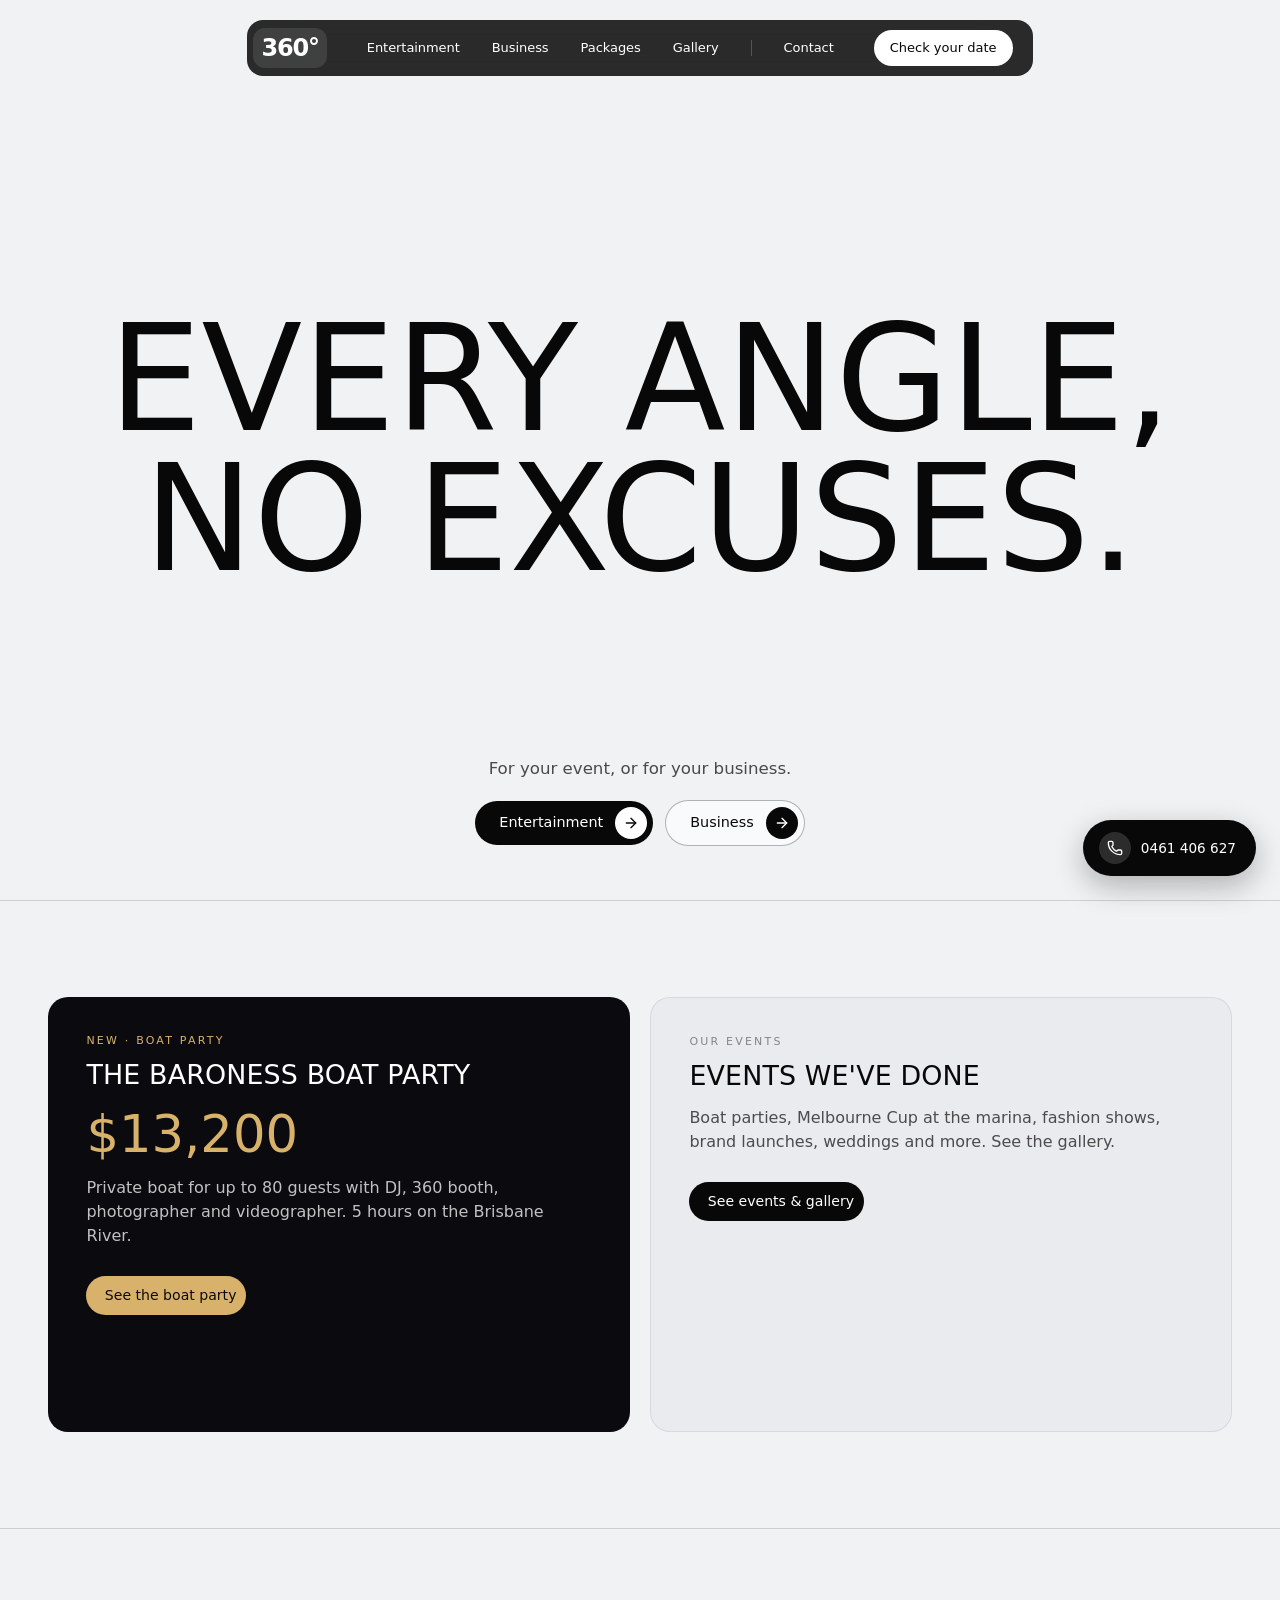
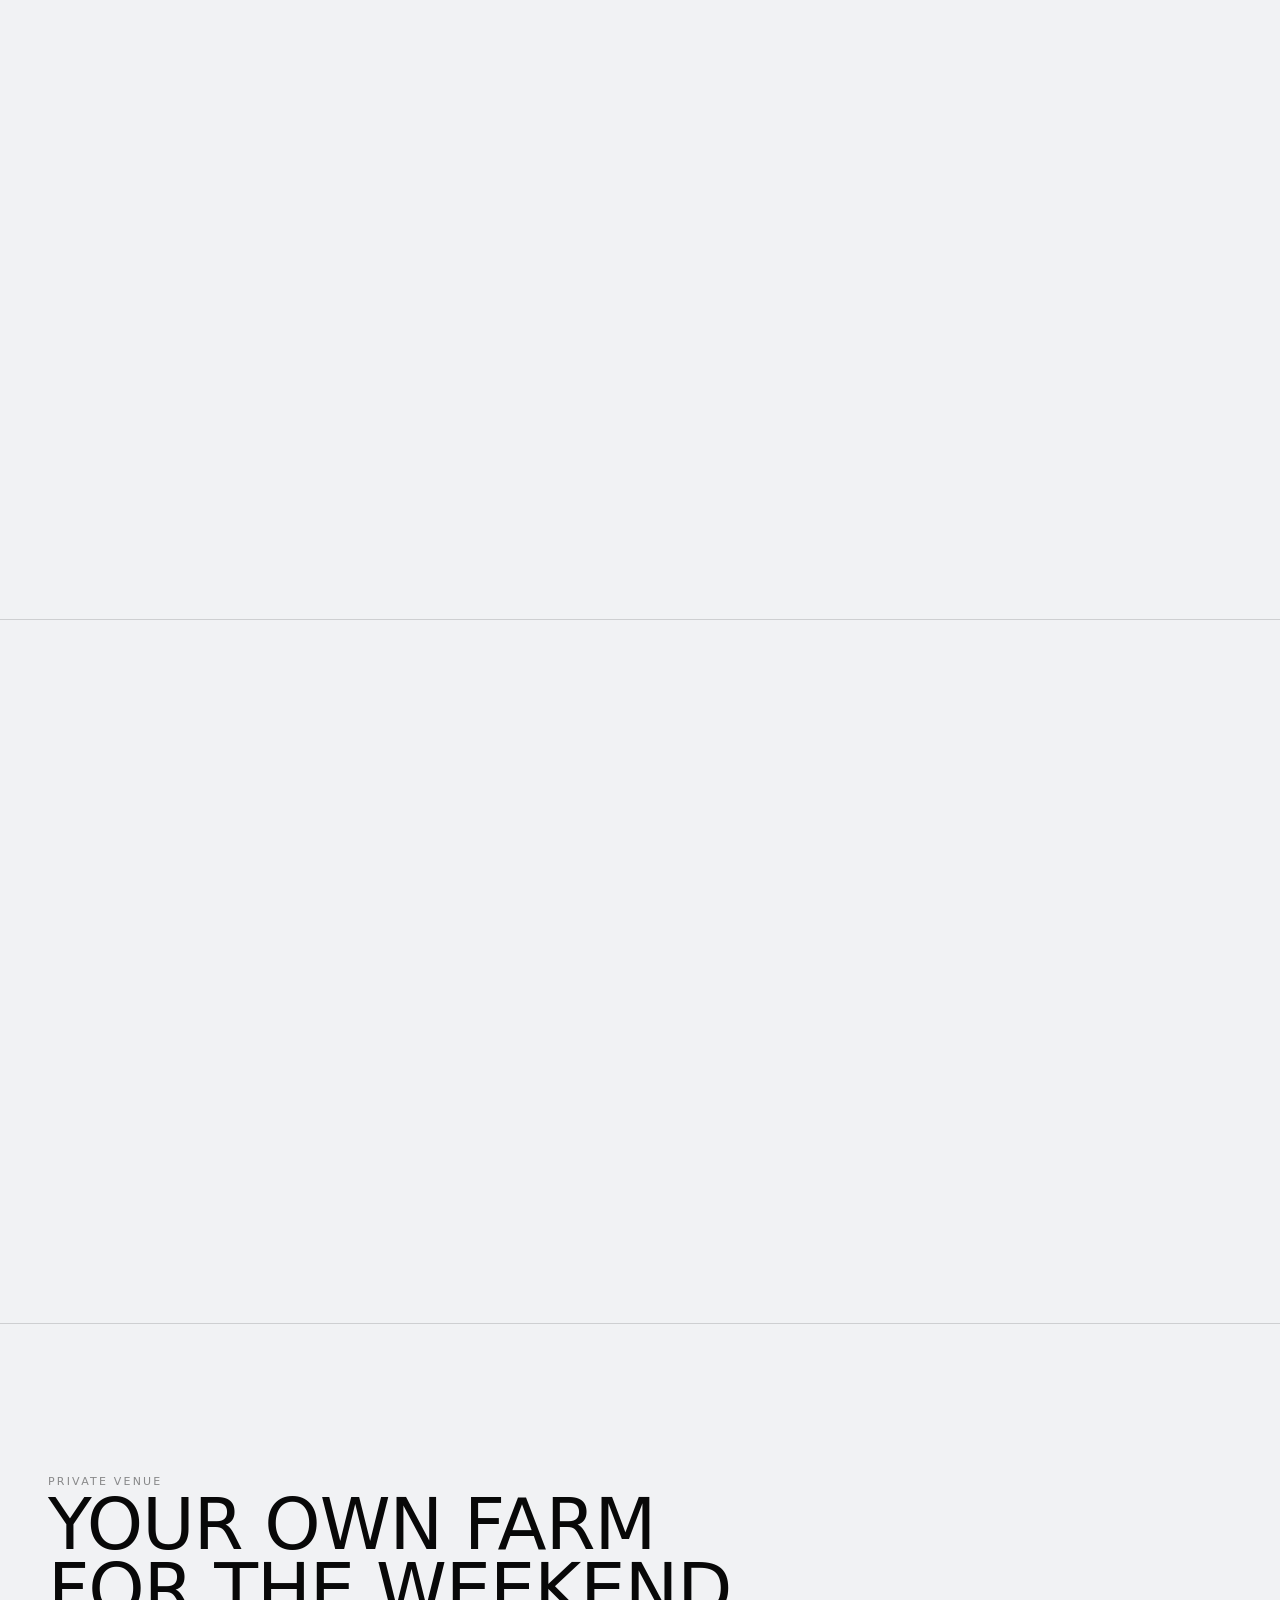
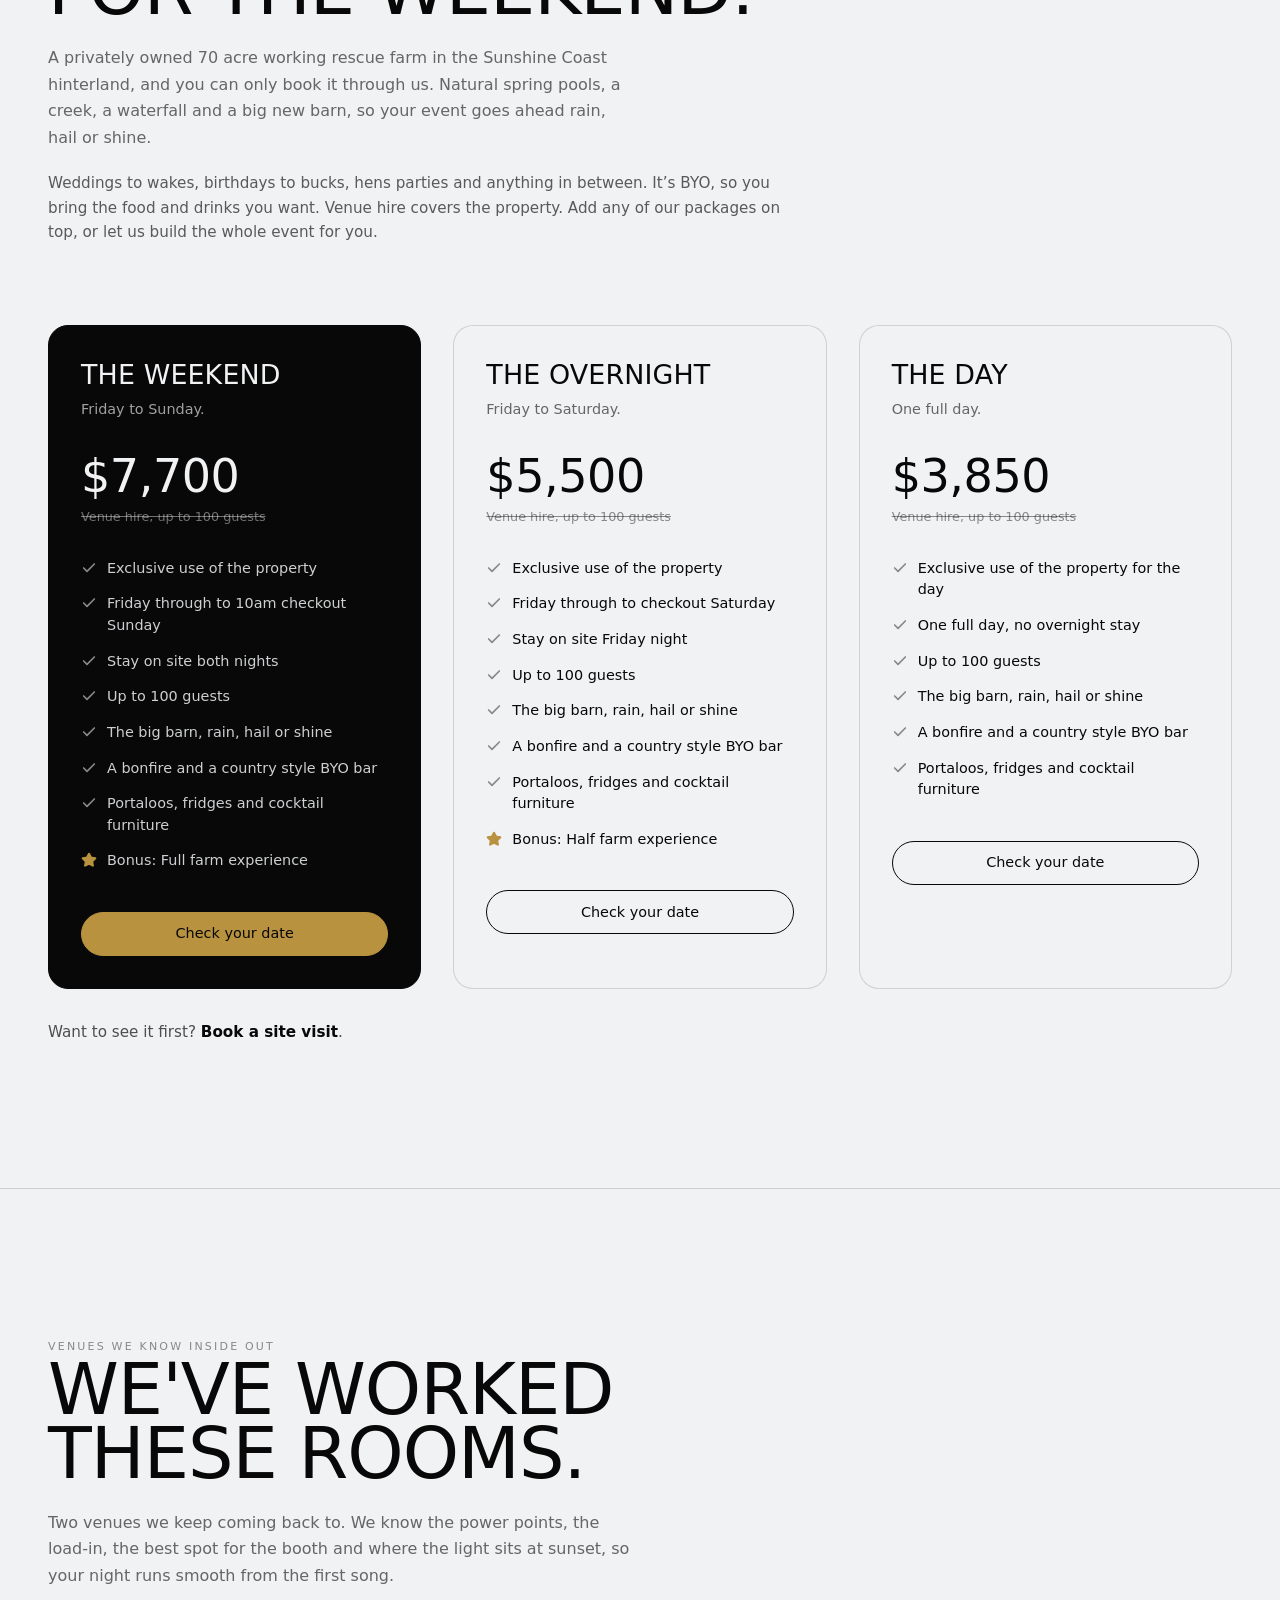
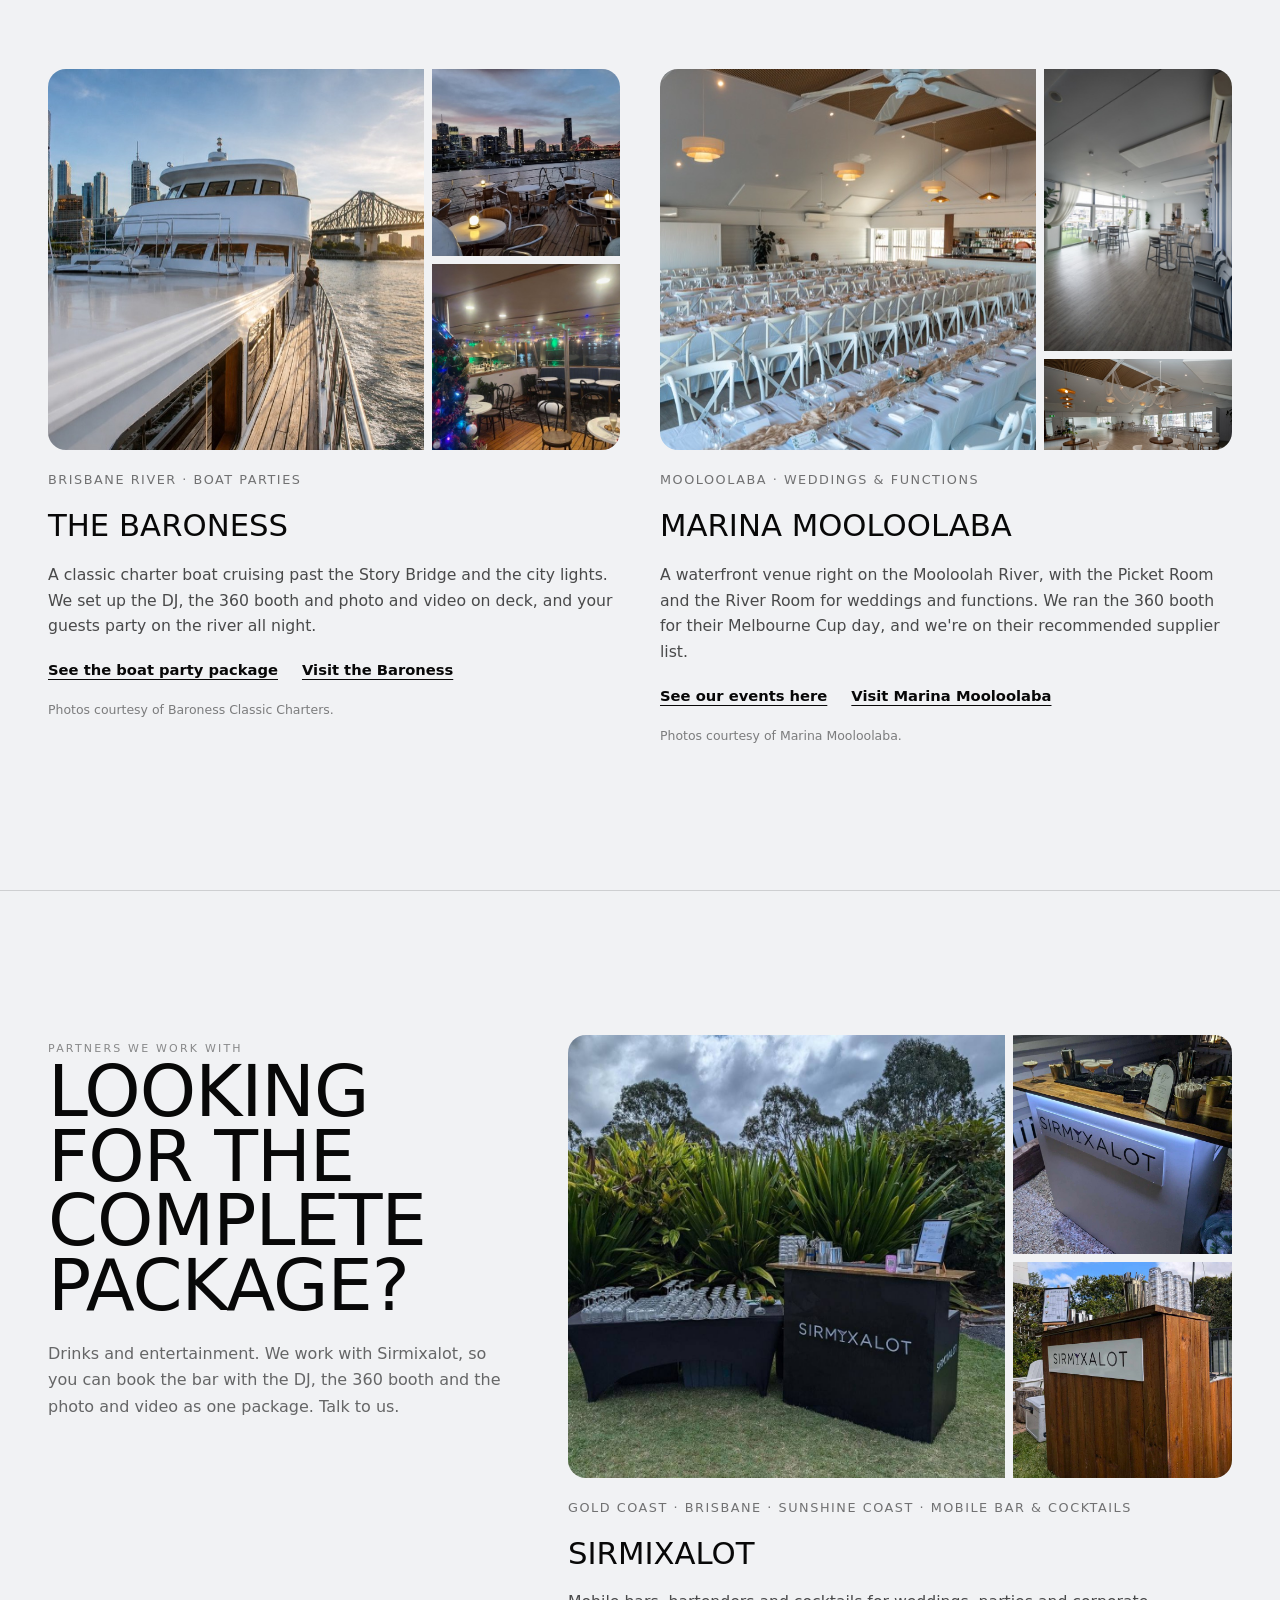
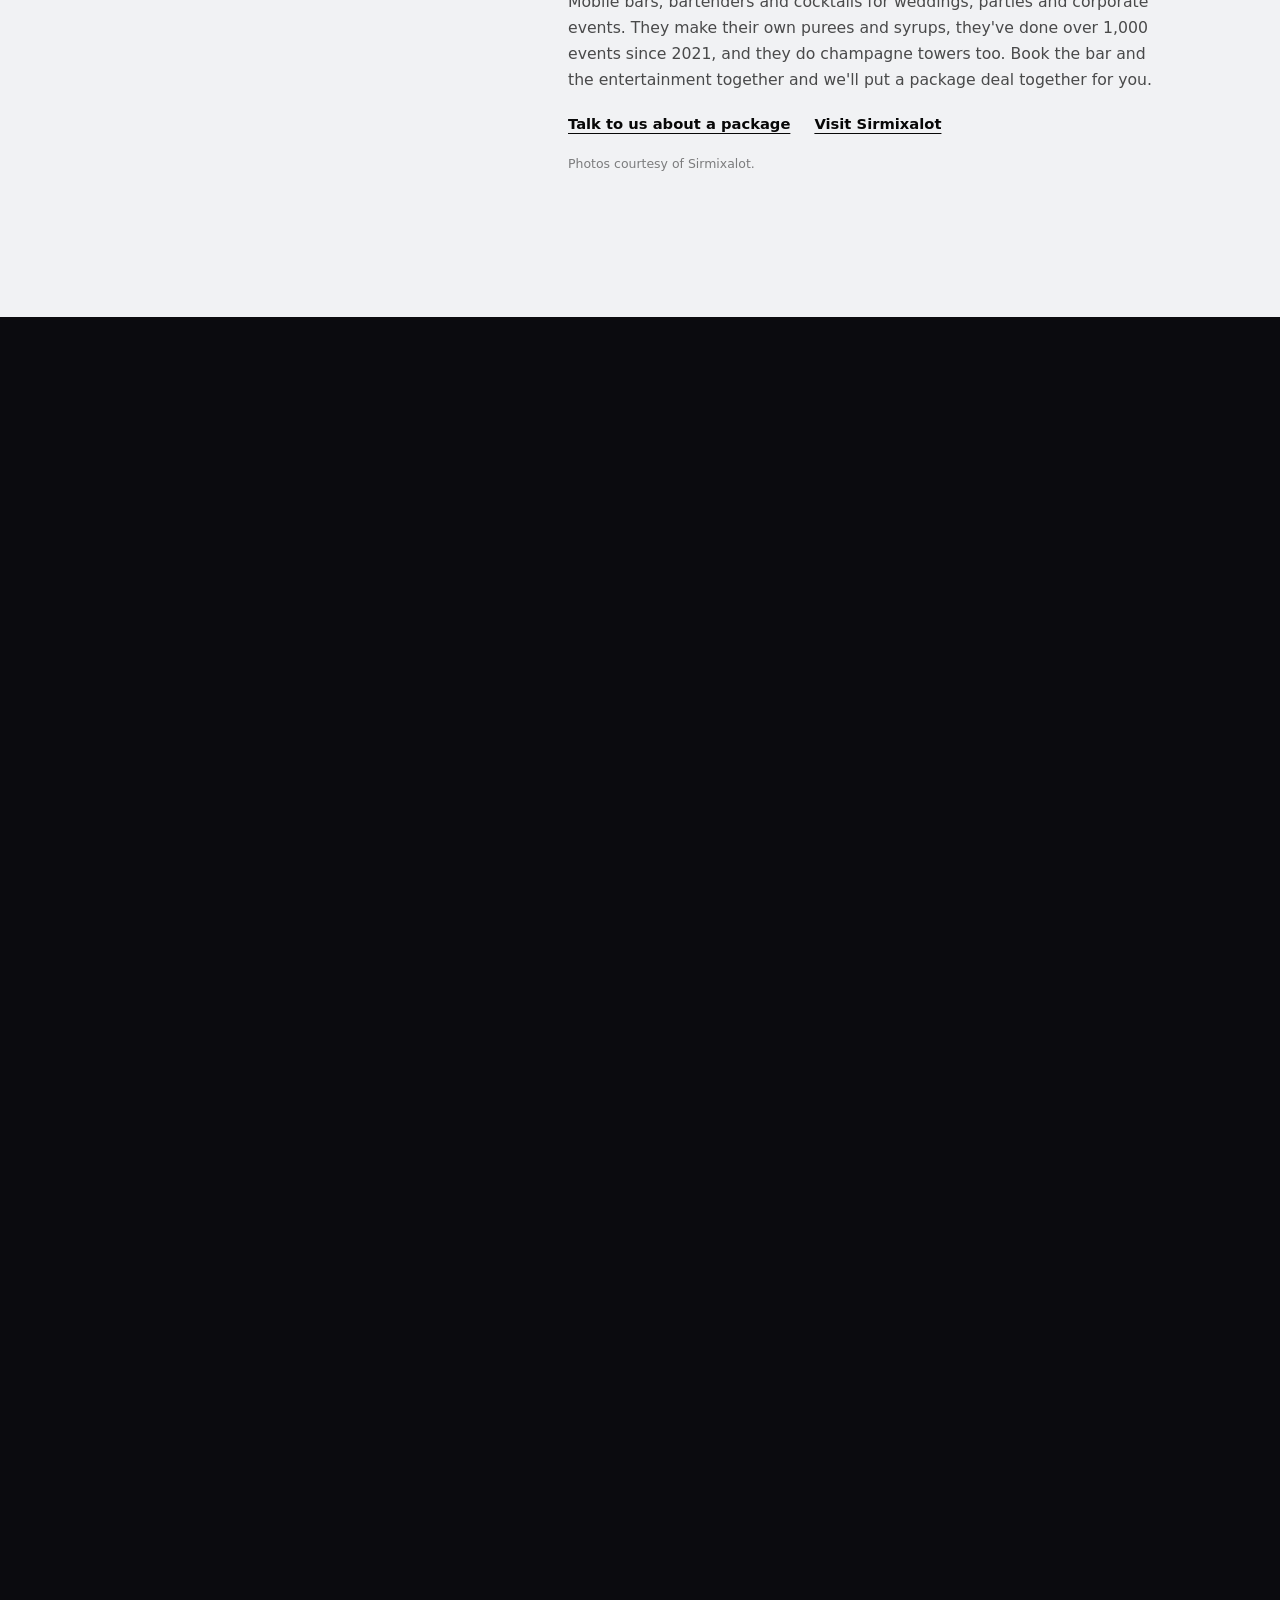
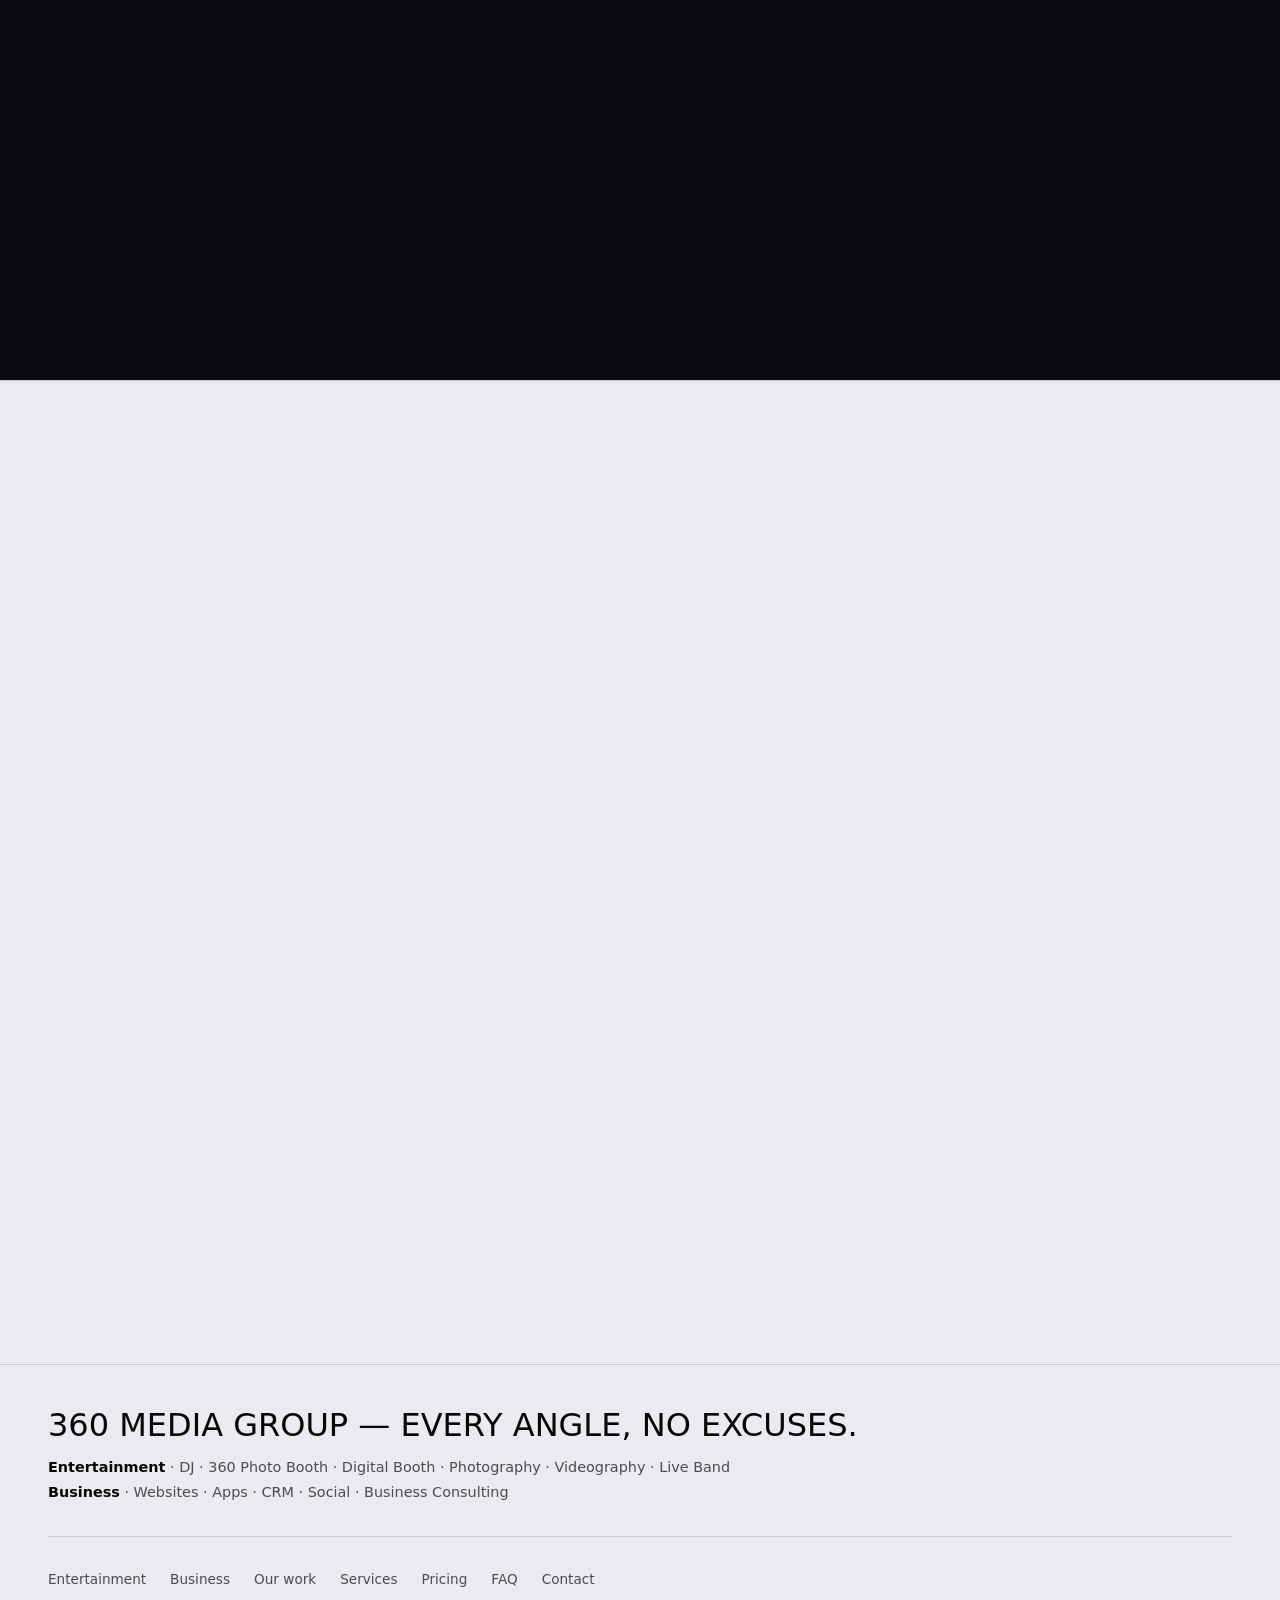
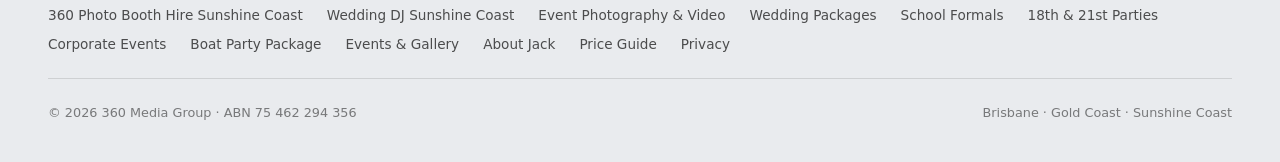
==== commit 42c17899: "Homepage: add Sirmixalot partner section (drinks and entertainment package) New 'Partners we work wi" ====
--- a/index.html
+++ b/index.html
@@ -1,2 +1,2 @@
 <!DOCTYPE html><html lang="en"><head><meta charSet="utf-8"/><script async src="https://www.googletagmanager.com/gtag/js?id=G-ZRWR4CH3FP"></script><script>window.dataLayer=window.dataLayer||[];function gtag(){dataLayer.push(arguments);}gtag('js',new Date());gtag('config','G-ZRWR4CH3FP');gtag('config','G-XSNT1FHRZ1');gtag('config','AW-18261423689');!function(f,b,e,v,n,t,s){if(f.fbq)return;n=f.fbq=function(){n.callMethod?n.callMethod.apply(n,arguments):n.queue.push(arguments)};if(!f._fbq)f._fbq=n;n.push=n;n.loaded=!0;n.version='2.0';n.queue=[];t=b.createElement(e);t.async=!0;t.src=v;s=b.getElementsByTagName(e)[0];s.parentNode.insertBefore(t,s)}(window,document,'script','https://connect.facebook.net/en_US/fbevents.js');fbq('init','2098966154320297');fbq('track','PageView');document.addEventListener('submit',function(e){var f=e.target,t=f&&f.querySelector&&f.querySelector('[name="event-type"]');gtag('event','conversion',{send_to:'AW-18261423689/xMW4CIu8sK0dEMns3INE'});if(window.fbq)fbq('track','Lead');gtag('event','generate_lead',{form_type:(t&&t.value==='Business (not an event)')?'business':'event'});},true);document.addEventListener('click',function(e){var a=e.target&&e.target.closest&&e.target.closest('a[href^="tel:"],a[href^="mailto:"]');if(a){if(a.href.indexOf('tel:')===0){gtag('event','conversion',{send_to:'AW-18261423689/AhY4CI68sK0dEMns3INE',value:1.0,currency:'AUD'});if(window.fbq)fbq('track','Contact');}gtag('event',a.href.indexOf('tel:')===0?'phone_click':'email_click',{link_url:a.href});}},true);</script><meta name="viewport" content="width=device-width, initial-scale=1"/><link rel="stylesheet" href="/_next/static/css/index.uvfJEM0P.css" data-rsc-css-href="/_next/static/css/index.uvfJEM0P.css" data-precedence="vite-rsc/importer-resources"/><link rel="modulepreload" fetchPriority="low" href="/_next/static/chunks/index-DC_1NXjS.js"/><script src="/_next/static/chunks/rolldown-runtime-C60lm6uB.js" type="module" async=""></script><script src="/_next/static/chunks/framework-BgSIrAUN.js" type="module" async=""></script><link rel="modulepreload" href="/_next/static/chunks/layout-segment-context-BEuORxV2.js" crossorigin=""/><link rel="modulepreload" href="/_next/static/chunks/intro-overlay-CG045Ppi.js" crossorigin=""/><link rel="modulepreload" href="/_next/static/chunks/use-reduced-motion-DZhqTnM3.js" crossorigin=""/><link rel="modulepreload" href="/_next/static/chunks/Icon-ChzD5RsX.js" crossorigin=""/><link rel="modulepreload" href="/_next/static/chunks/reveal-BcOi-qko.js" crossorigin=""/><link rel="modulepreload" href="/_next/static/chunks/hero-DakrHE8k.js" crossorigin=""/><link rel="modulepreload" href="/_next/static/chunks/arrow-right-CO7DTizg.js" crossorigin=""/><link rel="modulepreload" href="/_next/static/chunks/createLucideIcon-B2s2IUJr.js" crossorigin=""/><link rel="modulepreload" href="/_next/static/chunks/spin-gallery-B4DUo_ak.js" crossorigin=""/><link rel="modulepreload" href="/_next/static/chunks/animated-heading-DNhjmZju.js" crossorigin=""/><link rel="modulepreload" href="/_next/static/chunks/x-DfrDTrOR.js" crossorigin=""/><link rel="modulepreload" href="/_next/static/chunks/highlights-CSNzRgDd.js" crossorigin=""/><link rel="modulepreload" href="/_next/static/chunks/service-blocks-zu9CTwUI.js" crossorigin=""/><link rel="modulepreload" href="/_next/static/chunks/info-blocks-Cfxh8B_S.js" crossorigin=""/><link rel="modulepreload" href="/_next/static/chunks/business-Dv_UB45E.js" crossorigin=""/><link rel="modulepreload" href="/_next/static/chunks/enquiry-form-Ce3ClJFy.js" crossorigin=""/><title>Photo Booth Hire, DJ and Event Photography Sunshine Coast, 360 Media Group</title><meta name="description" content="360 photo booth, DJ, photography and video for weddings, parties and events on the Sunshine Coast. Plus websites and social media for business."/><meta name="robots" content="index, follow"/><meta property="og:title" content="360 Media Group — Every angle, no excuses."/><meta property="og:description" content="For your event, or for your business. Sunshine Coast based, servicing all of Queensland."/><meta property="og:url" content="https://360mediagroupaustralia.com.au"/><meta property="og:site_name" content="360 Media Group Australia"/><meta property="og:type" content="website"/><meta property="og:image" content="https://360mediagroupaustralia.com.au/images/og-360-ring.jpg"/><meta property="og:image:width" content="1200"/><meta property="og:image:height" content="630"/><meta property="og:image:alt" content="360 Media Group — Every angle, no excuses."/><meta name="twitter:card" content="summary_large_image"/><meta name="twitter:title" content="360 Media Group — Every angle, no excuses."/><meta name="twitter:description" content="For your event, or for your business. Sunshine Coast based, servicing all of Queensland."/><meta name="twitter:image" content="https://360mediagroupaustralia.com.au/images/og-360-ring.jpg"/><link rel="shortcut icon" href="/favicon.svg"/><link rel="icon" href="/favicon.svg"/><script type="application/ld+json">{"@context":"https://schema.org","@type":"LocalBusiness","@id":"https://360mediagroupaustralia.com.au/#business","name":"360 Media Group","alternateName":["360 Media Group Australia","360 Media"],"url":"https://360mediagroupaustralia.com.au/","image":"https://360mediagroupaustralia.com.au/images/og-360-ring.jpg","description":"360 photo booth, DJ, photography and video for weddings, parties and events, plus websites and social media for business. Sunshine Coast based, servicing all of Queensland.","telephone":"+61461406627","email":"hire360photobooth@gmail.com","founder":{"@type":"Person","name":"Jack Borthwick"},"address":{"@type":"PostalAddress","addressRegion":"QLD","addressLocality":"Sunshine Coast","addressCountry":"AU"},"areaServed":[{"@type":"Place","name":"Sunshine Coast"},{"@type":"Place","name":"Noosa"},{"@type":"Place","name":"Caloundra"},{"@type":"Place","name":"Maroochydore"},{"@type":"Place","name":"Mooloolaba"},{"@type":"Place","name":"Nambour"},{"@type":"Place","name":"Buderim"},{"@type":"Place","name":"Brisbane"},{"@type":"Place","name":"Gold Coast"},{"@type":"Place","name":"Queensland"}],"sameAs":["https://www.instagram.com/360.media.group/","https://www.youtube.com/@360mediagroupau","https://g.page/r/CRX7OYHWCkoSEBM"],"slogan":"Every angle, no excuses.","makesOffer":[{"@type":"Offer","itemOffered":{"@type":"Service","name":"360 photo booth hire"}},{"@type":"Offer","itemOffered":{"@type":"Service","name":"Digital photo booth hire"}},{"@type":"Offer","itemOffered":{"@type":"Service","name":"DJ and lighting"}},{"@type":"Offer","itemOffered":{"@type":"Service","name":"Event photography"}},{"@type":"Offer","itemOffered":{"@type":"Service","name":"Event videography"}},{"@type":"Offer","itemOffered":{"@type":"Service","name":"Live music"}},{"@type":"Offer","itemOffered":{"@type":"Service","name":"Websites for business"}},{"@type":"Offer","itemOffered":{"@type":"Service","name":"Social media marketing"}},{"@type":"Offer","itemOffered":{"@type":"Service","name":"Business advice"}}],"hasMap":"https://g.page/r/CRX7OYHWCkoSEBM","priceRange":"$$"}</script><script type="application/ld+json">{"@context": "https://schema.org", "@type": "FAQPage", "mainEntity": [{"@type": "Question", "name": "How far ahead should I book?", "acceptedAnswer": {"@type": "Answer", "text": "We're currently taking bookings for 2026 and 2027. We're one crew, so we only take a limited number of events each weekend — popular dates, especially Saturdays in spring and autumn, go early. If you have a date in mind, check it with us now even if you're not ready to confirm."}}, {"@type": "Question", "name": "What's the difference between the 360 booth and the digital booth?", "acceptedAnswer": {"@type": "Answer", "text": "The 360 booth spins a camera around guests standing on a 1.1 metre platform, producing cinematic slow-motion video clips they share within seconds. It's video only — no prints. The digital booth is a sleek open booth for photos, and it prints: guests get a physical print on the night and a digital copy on their phone, both with your branded overlay. The short version: the digital booth is the one guests take home. The 360 is the one they post."}}, {"@type": "Question", "name": "Are the booths enclosed?", "acceptedAnswer": {"@type": "Answer", "text": "No — both are open, standalone setups. No box, no curtain, no cubicle. They stand out in the room with a backdrop behind, so whole groups fit in the shot and the crowd watching becomes part of the moment."}}, {"@type": "Question", "name": "Can I book just one service?", "acceptedAnswer": {"@type": "Answer", "text": "Absolutely. Every service books on its own. The packages just save you money if you want more than one."}}, {"@type": "Question", "name": "Is editing extra?", "acceptedAnswer": {"@type": "Answer", "text": "No. Every hourly rate includes the editing. You're not paying us to point a camera and hand you raw files — the edit is the part that makes it worth having, and it's built into the price."}}, {"@type": "Question", "name": "How much space does each booth need?", "acceptedAnswer": {"@type": "Answer", "text": "The 360 booth needs roughly 3m × 3m of clear, hard, flat ground with access to power. The digital booth is more compact at around 2m × 2m including the backdrop. We'll confirm the spot with your venue beforehand."}}, {"@type": "Question", "name": "How do guests get their photos and videos?", "acceptedAnswer": {"@type": "Answer", "text": "Instantly — by QR code or text, on the night. No waiting, no app to download. You also get the full digital album of everything afterwards in one online gallery, downloadable and shareable."}}, {"@type": "Question", "name": "Will the cloud effect set off the venue's smoke alarms?", "acceptedAnswer": {"@type": "Answer", "text": "No. We use a proper chilled low-fog machine, not a standard fog machine. The fog stays on the floor and dissipates rather than rising. Most venues still want to approve it in advance, so let us know your venue and we'll sort that with them."}}, {"@type": "Question", "name": "Where do you travel?", "acceptedAnswer": {"@type": "Answer", "text": "Brisbane, the Gold Coast, the Sunshine Coast and everywhere between — Noosa, Caloundra, Maroochydore, Mooloolaba, Nambour, Buderim, Sippy Downs and all of South East Queensland. Further afield may incur a travel fee; just ask, we travel for events regularly."}}, {"@type": "Question", "name": "What kinds of events do you do?", "acceptedAnswer": {"@type": "Answer", "text": "Weddings, school formals, birthdays and 18ths/21sts, corporate events, fashion shows and festivals. If people are gathering, we can cover it."}}, {"@type": "Question", "name": "How does payment work?", "acceptedAnswer": {"@type": "Answer", "text": "A 50% deposit confirms your date — you're welcome to pay more up front if you'd prefer to spread the cost. The balance is due 7 days before your event, so there's nothing to sort out on the day itself. One invoice, no surprises, no hidden fees."}}, {"@type": "Question", "name": "Is there a minimum booking?", "acceptedAnswer": {"@type": "Answer", "text": "Yes — 3 hours on all hourly services. Setup and testing is done before doors open, so you get the full 3 hours of the booth running."}}]}</script><link rel="canonical" href="https://360mediagroupaustralia.com.au"/><meta name="theme-color" content="#F1F2F4"/><meta name="color-scheme" content="light"/><link rel="preload" href="/fonts/anton-75f46c51.woff2" as="font" type="font/woff2" crossorigin="anonymous"/><link rel="preload" href="/fonts/inter-1ab1ad55.woff2" as="font" type="font/woff2" crossorigin="anonymous"/><script>Object.assign(((self[Symbol.for("vinext.navigationRuntime")]??={bootstrap:{routeManifest:null},functions:{}}).bootstrap.rsc??={rsc:[]}),{params:{},nav:{"pathname":"/","searchParams":[]}})</script><link rel="modulepreload" href="/_next/static/chunks/index-DC_1NXjS.js" />
-</head><body><div class="site-frame bg-[#F1F2F4] text-[#080808]"><a href="tel:+61461406627" class="floating-contact fixed bottom-5 right-5 z-40 inline-flex items-center gap-2.5 rounded-full bg-[#080808] py-3 pl-4 pr-5 text-[0.85rem] font-medium text-white shadow-[0_10px_30px_rgb(8_8_8_/_0.28)] sm:bottom-6 sm:right-6" aria-label="Call 0461 406 627"><span class="grid size-8 shrink-0 place-items-center rounded-full bg-white/15" aria-hidden="true"><svg xmlns="http://www.w3.org/2000/svg" width="16" height="16" viewBox="0 0 24 24" fill="none" stroke="currentColor" stroke-width="2" stroke-linecap="round" stroke-linejoin="round" class="lucide lucide-phone" aria-hidden="true"><path d="M13.832 16.568a1 1 0 0 0 1.213-.303l.355-.465A2 2 0 0 1 17 15h3a2 2 0 0 1 2 2v3a2 2 0 0 1-2 2A18 18 0 0 1 2 4a2 2 0 0 1 2-2h3a2 2 0 0 1 2 2v3a2 2 0 0 1-.8 1.6l-.468.351a1 1 0 0 0-.292 1.233 14 14 0 0 0 6.392 6.384"></path></svg></span><span class="hidden whitespace-nowrap sm:inline">0461 406 627</span></a><section id="top" class="hero-section relative isolate min-h-[100svh] overflow-hidden" aria-label="360 Media Group — every angle, no excuses"><header class="site-header fixed inset-x-0 top-4 z-30 lg:top-5"><div class="mx-auto flex w-[calc(100%-2rem)] max-w-fit items-center gap-4 rounded-2xl bg-[#080808]/85 py-1.5 pl-1.5 pr-5 text-white backdrop-blur-xl sm:gap-8 lg:gap-10"><a class="brand-lockup flex min-h-10 min-w-10 items-center justify-center gap-2 rounded-xl bg-white/10" href="#top" aria-label="360 Media Group home"><span class="px-2 text-2xl font-bold tracking-[-0.05em]">360°</span></a><nav class="flex items-center gap-4 text-[13px] font-medium tracking-[-0.005em] lg:gap-8" aria-label="Primary navigation"><a class="nav-desk text-white/75 transition-colors hover:text-white" href="#entertainment">Entertainment</a><a class="nav-desk text-white/75 transition-colors hover:text-white" href="#business">Business</a><a class="text-white/75 transition-colors hover:text-white" href="#pricing">Packages</a><a class="text-white/75 transition-colors hover:text-white" href="/events-gallery">Gallery</a><span class="nav-desk h-4 w-px bg-white/20" aria-hidden="true"></span><a class="nav-desk text-white/75 transition-colors hover:text-white" href="#contact">Contact</a></nav><a class="header-cta inline-flex min-h-9 items-center whitespace-nowrap rounded-full bg-white px-4 text-[13px] font-medium text-[#080808]" href="#contact">Check your date</a></div></header><div class="ink-hero"><video class="ink-video" src="/videos/cover-reel.mp4" poster="/images/cover-reel-poster.jpg" autoPlay="" muted="" loop="" playsInline="" preload="auto" aria-hidden="true"></video><div class="ink-paper"><h1 class="ink-title font-anton">Every angle,<!-- --> <!-- -->no excuses.</h1></div><canvas class="ink-canvas" aria-hidden="true"></canvas></div><div class="ink-chrome" style="opacity:1;filter:blur(0px);transform:none"><p class="ink-sub">For your event, or for your business.</p><div class="flex flex-wrap items-center justify-center gap-3"><a class="primary-cta inline-flex items-center gap-3 rounded-full bg-[#080808] pr-1.5 font-medium text-white min-h-11 py-1.5 pl-6 text-[0.9rem]" href="#entertainment">Entertainment<span class="cta-dot grid place-items-center rounded-full bg-white text-[#080808] size-8" aria-hidden="true"><svg xmlns="http://www.w3.org/2000/svg" width="16" height="16" viewBox="0 0 24 24" fill="none" stroke="currentColor" stroke-width="2" stroke-linecap="round" stroke-linejoin="round" class="lucide lucide-arrow-right" aria-hidden="true"><path d="M5 12h14"></path><path d="m12 5 7 7-7 7"></path></svg></span></a><a class="inline-flex items-center gap-3 rounded-full border border-[#080808]/30 bg-white/60 pr-1.5 font-medium text-[#080808] backdrop-blur transition-colors hover:border-[#080808] min-h-11 py-1.5 pl-6 text-[0.9rem]" href="#business">Business<span class="grid place-items-center rounded-full bg-[#080808] text-white size-8" aria-hidden="true"><svg xmlns="http://www.w3.org/2000/svg" width="16" height="16" viewBox="0 0 24 24" fill="none" stroke="currentColor" stroke-width="2" stroke-linecap="round" stroke-linejoin="round" class="lucide lucide-arrow-right" aria-hidden="true"><path d="M5 12h14"></path><path d="m12 5 7 7-7 7"></path></svg></span></a></div></div></section><div id="entertainment"><section class="border-t border-[#080808]/15" aria-label="Featured"><div class="mx-auto max-w-[1440px] px-4 py-24 sm:px-6 lg:px-12"><div class="grid gap-4 md:grid-cols-2 lg:gap-5"><a class="info-block info-block-dark" href="/boat-party-package-brisbane"><span class="eyebrow">New · Boat party</span><h2 class="font-anton display-sub mt-4 text-white">The Baroness Boat Party</h2><p class="mt-5 font-anton text-[clamp(2.4rem,4vw,3.4rem)] leading-none text-[#D8B26A]">$13,200</p><p class="mt-4 text-white/75">Private boat for up to 80 guests with DJ, 360 booth, photographer and videographer. 5 hours on the Brisbane River.</p><span class="info-block-cta info-block-cta-light">See the boat party</span></a><a class="info-block info-block-light" href="/events-gallery"><span class="eyebrow">Our events</span><h2 class="font-anton display-sub mt-4">Events we&#x27;ve done</h2><p class="mt-4 text-[#080808]/70">Boat parties, Melbourne Cup at the marina, fashion shows, brand launches, weddings and more. See the gallery.</p><span class="info-block-cta info-block-cta-dark">See events &amp; gallery</span></a></div></div></section></div><section id="gallery" class="gallery-section border-t border-[#080808]/15" aria-labelledby="gallery-title"><div class="mx-auto max-w-[1440px] px-4 py-24 sm:px-6 sm:py-28 lg:px-12 lg:py-36"><div class="max-w-[760px]"><span class="eyebrow" data-reveal="true">The 360 booth</span><h2 id="gallery-title" class="font-anton display-section mt-5" style="opacity:0"><span class="inline-block whitespace-pre" style="opacity:0;filter:blur(8px);transform:translateY(14px)">Guests,</span><span class="inline-block whitespace-pre" style="opacity:0;filter:blur(8px);transform:translateY(14px)"> </span><span class="inline-block whitespace-pre" style="opacity:0;filter:blur(8px);transform:translateY(14px)">spinning.</span></h2><p class="lede mt-6" data-reveal="true">A slice of real bookings — tap any cover to watch it full screen with sound.</p></div><div class="deck-wrap mt-8 lg:mt-10" data-reveal="true"><button type="button" class="deck-nav" aria-label="Previous clips"><svg xmlns="http://www.w3.org/2000/svg" width="20" height="20" viewBox="0 0 24 24" fill="none" stroke="currentColor" stroke-width="2" stroke-linecap="round" stroke-linejoin="round" class="lucide lucide-chevron-left" aria-hidden="true"><path d="m15 18-6-6 6-6"></path></svg></button><ul class="deck-track"><li class="deck-item"><button type="button" class="deck-cover-btn" aria-label="Play Swimwear Week spin — 1 Aug"><video class="deck-cover" src="/videos/spin/swimwear-week-2026-08-01-01.mp4" poster="/videos/spin/posters/swimwear-week-2026-08-01-01.jpg" muted="" loop="" playsInline="" preload="none"></video><span class="deck-caption"><span class="deck-caption-label">Swimwear Week<span class="deck-caption-sub"> · <!-- -->1 Aug</span></span></span></button></li><li class="deck-item"><button type="button" class="deck-cover-btn" aria-label="Play Swimwear Week spin — 1 Aug"><video class="deck-cover" src="/videos/spin/swimwear-week-2026-08-01-02.mp4" poster="/videos/spin/posters/swimwear-week-2026-08-01-02.jpg" muted="" loop="" playsInline="" preload="none"></video><span class="deck-caption"><span class="deck-caption-label">Swimwear Week<span class="deck-caption-sub"> · <!-- -->1 Aug</span></span></span></button></li><li class="deck-item"><button type="button" class="deck-cover-btn" aria-label="Play Swimwear Week spin — 1 Aug"><video class="deck-cover" src="/videos/spin/swimwear-week-2026-08-01-03.mp4" poster="/videos/spin/posters/swimwear-week-2026-08-01-03.jpg" muted="" loop="" playsInline="" preload="none"></video><span class="deck-caption"><span class="deck-caption-label">Swimwear Week<span class="deck-caption-sub"> · <!-- -->1 Aug</span></span></span></button></li><li class="deck-item"><button type="button" class="deck-cover-btn" aria-label="Play Swimwear Week spin — 1 Aug"><video class="deck-cover" src="/videos/spin/swimwear-week-2026-08-01-05.mp4" poster="/videos/spin/posters/swimwear-week-2026-08-01-05.jpg" muted="" loop="" playsInline="" preload="none"></video><span class="deck-caption"><span class="deck-caption-label">Swimwear Week<span class="deck-caption-sub"> · <!-- -->1 Aug</span></span></span></button></li><li class="deck-item"><button type="button" class="deck-cover-btn" aria-label="Play Swimwear Week spin — 1 Aug"><video class="deck-cover" src="/videos/spin/swimwear-week-2026-08-01-06.mp4" poster="/videos/spin/posters/swimwear-week-2026-08-01-06.jpg" muted="" loop="" playsInline="" preload="none"></video><span class="deck-caption"><span class="deck-caption-label">Swimwear Week<span class="deck-caption-sub"> · <!-- -->1 Aug</span></span></span></button></li><li class="deck-item"><button type="button" class="deck-cover-btn" aria-label="Play Swimwear Week spin — 1 Aug"><video class="deck-cover" src="/videos/spin/swimwear-week-2026-08-01-07.mp4" poster="/videos/spin/posters/swimwear-week-2026-08-01-07.jpg" muted="" loop="" playsInline="" preload="none"></video><span class="deck-caption"><span class="deck-caption-label">Swimwear Week<span class="deck-caption-sub"> · <!-- -->1 Aug</span></span></span></button></li><li class="deck-item"><button type="button" class="deck-cover-btn" aria-label="Play Swimwear Week spin — 1 Aug"><video class="deck-cover" src="/videos/spin/swimwear-week-2026-08-01-08.mp4" poster="/videos/spin/posters/swimwear-week-2026-08-01-08.jpg" muted="" loop="" playsInline="" preload="none"></video><span class="deck-caption"><span class="deck-caption-label">Swimwear Week<span class="deck-caption-sub"> · <!-- -->1 Aug</span></span></span></button></li><li class="deck-item"><button type="button" class="deck-cover-btn" aria-label="Play Swimwear Week spin — 1 Aug"><video class="deck-cover" src="/videos/spin/swimwear-week-2026-08-01-09.mp4" poster="/videos/spin/posters/swimwear-week-2026-08-01-09.jpg" muted="" loop="" playsInline="" preload="none"></video><span class="deck-caption"><span class="deck-caption-label">Swimwear Week<span class="deck-caption-sub"> · <!-- -->1 Aug</span></span></span></button></li><li class="deck-item"><button type="button" class="deck-cover-btn" aria-label="Play Swimwear Week spin — 1 Aug"><video class="deck-cover" src="/videos/spin/swimwear-week-2026-08-01-10.mp4" poster="/videos/spin/posters/swimwear-week-2026-08-01-10.jpg" muted="" loop="" playsInline="" preload="none"></video><span class="deck-caption"><span class="deck-caption-label">Swimwear Week<span class="deck-caption-sub"> · <!-- -->1 Aug</span></span></span></button></li><li class="deck-item"><button type="button" class="deck-cover-btn" aria-label="Play Swimwear Week spin — 1 Aug"><video class="deck-cover" src="/videos/spin/swimwear-week-2026-08-01-11.mp4" poster="/videos/spin/posters/swimwear-week-2026-08-01-11.jpg" muted="" loop="" playsInline="" preload="none"></video><span class="deck-caption"><span class="deck-caption-label">Swimwear Week<span class="deck-caption-sub"> · <!-- -->1 Aug</span></span></span></button></li><li class="deck-item"><button type="button" class="deck-cover-btn" aria-label="Play Wearable Art spin — 11 Jul"><video class="deck-cover" src="/videos/spin/wearable-art-2026-07-11-01.mp4" poster="/videos/spin/posters/wearable-art-2026-07-11-01.jpg" muted="" loop="" playsInline="" preload="none"></video><span class="deck-caption"><span class="deck-caption-label">Wearable Art<span class="deck-caption-sub"> · <!-- -->11 Jul</span></span></span></button></li><li class="deck-item"><button type="button" class="deck-cover-btn" aria-label="Play Wearable Art spin — 11 Jul"><video class="deck-cover" src="/videos/spin/wearable-art-2026-07-11-02.mp4" poster="/videos/spin/posters/wearable-art-2026-07-11-02.jpg" muted="" loop="" playsInline="" preload="none"></video><span class="deck-caption"><span class="deck-caption-label">Wearable Art<span class="deck-caption-sub"> · <!-- -->11 Jul</span></span></span></button></li><li class="deck-item"><button type="button" class="deck-cover-btn" aria-label="Play Wearable Art spin — 11 Jul"><video class="deck-cover" src="/videos/spin/wearable-art-2026-07-11-03.mp4" poster="/videos/spin/posters/wearable-art-2026-07-11-03.jpg" muted="" loop="" playsInline="" preload="none"></video><span class="deck-caption"><span class="deck-caption-label">Wearable Art<span class="deck-caption-sub"> · <!-- -->11 Jul</span></span></span></button></li><li class="deck-item"><button type="button" class="deck-cover-btn" aria-label="Play Wearable Art spin — 11 Jul"><video class="deck-cover" src="/videos/spin/wearable-art-2026-07-11-04.mp4" poster="/videos/spin/posters/wearable-art-2026-07-11-04.jpg" muted="" loop="" playsInline="" preload="none"></video><span class="deck-caption"><span class="deck-caption-label">Wearable Art<span class="deck-caption-sub"> · <!-- -->11 Jul</span></span></span></button></li><li class="deck-item"><button type="button" class="deck-cover-btn" aria-label="Play Wearable Art spin — 11 Jul"><video class="deck-cover" src="/videos/spin/wearable-art-2026-07-11-05.mp4" poster="/videos/spin/posters/wearable-art-2026-07-11-05.jpg" muted="" loop="" playsInline="" preload="none"></video><span class="deck-caption"><span class="deck-caption-label">Wearable Art<span class="deck-caption-sub"> · <!-- -->11 Jul</span></span></span></button></li><li class="deck-item"><button type="button" class="deck-cover-btn" aria-label="Play Wearable Art spin — 11 Jul"><video class="deck-cover" src="/videos/spin/wearable-art-2026-07-11-06.mp4" poster="/videos/spin/posters/wearable-art-2026-07-11-06.jpg" muted="" loop="" playsInline="" preload="none"></video><span class="deck-caption"><span class="deck-caption-label">Wearable Art<span class="deck-caption-sub"> · <!-- -->11 Jul</span></span></span></button></li><li class="deck-item"><button type="button" class="deck-cover-btn" aria-label="Play Wearable Art spin — 11 Jul"><video class="deck-cover" src="/videos/spin/wearable-art-2026-07-11-07.mp4" poster="/videos/spin/posters/wearable-art-2026-07-11-07.jpg" muted="" loop="" playsInline="" preload="none"></video><span class="deck-caption"><span class="deck-caption-label">Wearable Art<span class="deck-caption-sub"> · <!-- -->11 Jul</span></span></span></button></li><li class="deck-item"><button type="button" class="deck-cover-btn" aria-label="Play Wearable Art spin — 11 Jul"><video class="deck-cover" src="/videos/spin/wearable-art-2026-07-11-08.mp4" poster="/videos/spin/posters/wearable-art-2026-07-11-08.jpg" muted="" loop="" playsInline="" preload="none"></video><span class="deck-caption"><span class="deck-caption-label">Wearable Art<span class="deck-caption-sub"> · <!-- -->11 Jul</span></span></span></button></li><li class="deck-item"><button type="button" class="deck-cover-btn" aria-label="Play Brothers spin — 19 Jul"><video class="deck-cover" src="/videos/spin/brothers-2026-07-19-01.mp4" poster="/videos/spin/posters/brothers-2026-07-19-01.jpg" muted="" loop="" playsInline="" preload="none"></video><span class="deck-caption"><span class="deck-caption-label">Brothers<span class="deck-caption-sub"> · <!-- -->19 Jul</span></span></span></button></li><li class="deck-item"><button type="button" class="deck-cover-btn" aria-label="Play Brothers spin — 19 Jul"><video class="deck-cover" src="/videos/spin/brothers-2026-07-19-02.mp4" poster="/videos/spin/posters/brothers-2026-07-19-02.jpg" muted="" loop="" playsInline="" preload="none"></video><span class="deck-caption"><span class="deck-caption-label">Brothers<span class="deck-caption-sub"> · <!-- -->19 Jul</span></span></span></button></li><li class="deck-item"><button type="button" class="deck-cover-btn" aria-label="Play Brothers spin — 19 Jul"><video class="deck-cover" src="/videos/spin/brothers-2026-07-19-03.mp4" poster="/videos/spin/posters/brothers-2026-07-19-03.jpg" muted="" loop="" playsInline="" preload="none"></video><span class="deck-caption"><span class="deck-caption-label">Brothers<span class="deck-caption-sub"> · <!-- -->19 Jul</span></span></span></button></li><li class="deck-item"><button type="button" class="deck-cover-btn" aria-label="Play Brothers spin — 19 Jul"><video class="deck-cover" src="/videos/spin/brothers-2026-07-19-04.mp4" poster="/videos/spin/posters/brothers-2026-07-19-04.jpg" muted="" loop="" playsInline="" preload="none"></video><span class="deck-caption"><span class="deck-caption-label">Brothers<span class="deck-caption-sub"> · <!-- -->19 Jul</span></span></span></button></li><li class="deck-item"><button type="button" class="deck-cover-btn" aria-label="Play Brothers spin — 19 Jul"><video class="deck-cover" src="/videos/spin/brothers-2026-07-19-05.mp4" poster="/videos/spin/posters/brothers-2026-07-19-05.jpg" muted="" loop="" playsInline="" preload="none"></video><span class="deck-caption"><span class="deck-caption-label">Brothers<span class="deck-caption-sub"> · <!-- -->19 Jul</span></span></span></button></li><li class="deck-item"><button type="button" class="deck-cover-btn" aria-label="Play Brothers spin — 19 Jul"><video class="deck-cover" src="/videos/spin/brothers-2026-07-19-06.mp4" poster="/videos/spin/posters/brothers-2026-07-19-06.jpg" muted="" loop="" playsInline="" preload="none"></video><span class="deck-caption"><span class="deck-caption-label">Brothers<span class="deck-caption-sub"> · <!-- -->19 Jul</span></span></span></button></li><li class="deck-item"><button type="button" class="deck-cover-btn" aria-label="Play Brothers spin — 19 Jul"><video class="deck-cover" src="/videos/spin/brothers-2026-07-19-07.mp4" poster="/videos/spin/posters/brothers-2026-07-19-07.jpg" muted="" loop="" playsInline="" preload="none"></video><span class="deck-caption"><span class="deck-caption-label">Brothers<span class="deck-caption-sub"> · <!-- -->19 Jul</span></span></span></button></li><li class="deck-item"><button type="button" class="deck-cover-btn" aria-label="Play Brothers spin — 19 Jul"><video class="deck-cover" src="/videos/spin/brothers-2026-07-19-08.mp4" poster="/videos/spin/posters/brothers-2026-07-19-08.jpg" muted="" loop="" playsInline="" preload="none"></video><span class="deck-caption"><span class="deck-caption-label">Brothers<span class="deck-caption-sub"> · <!-- -->19 Jul</span></span></span></button></li><li class="deck-item"><button type="button" class="deck-cover-btn" aria-label="Play 18th Birthday spin — 20 Jun"><video class="deck-cover" src="/videos/spin/18th-birthday-2026-06-20-01.mp4" poster="/videos/spin/posters/18th-birthday-2026-06-20-01.jpg" muted="" loop="" playsInline="" preload="none"></video><span class="deck-caption"><span class="deck-caption-label">18th Birthday<span class="deck-caption-sub"> · <!-- -->20 Jun</span></span></span></button></li><li class="deck-item"><button type="button" class="deck-cover-btn" aria-label="Play 18th Birthday spin — 20 Jun"><video class="deck-cover" src="/videos/spin/18th-birthday-2026-06-20-02.mp4" poster="/videos/spin/posters/18th-birthday-2026-06-20-02.jpg" muted="" loop="" playsInline="" preload="none"></video><span class="deck-caption"><span class="deck-caption-label">18th Birthday<span class="deck-caption-sub"> · <!-- -->20 Jun</span></span></span></button></li><li class="deck-item"><button type="button" class="deck-cover-btn" aria-label="Play 18th Birthday spin — 20 Jun"><video class="deck-cover" src="/videos/spin/18th-birthday-2026-06-20-03.mp4" poster="/videos/spin/posters/18th-birthday-2026-06-20-03.jpg" muted="" loop="" playsInline="" preload="none"></video><span class="deck-caption"><span class="deck-caption-label">18th Birthday<span class="deck-caption-sub"> · <!-- -->20 Jun</span></span></span></button></li><li class="deck-item"><button type="button" class="deck-cover-btn" aria-label="Play 18th Birthday spin — 20 Jun"><video class="deck-cover" src="/videos/spin/18th-birthday-2026-06-20-04.mp4" poster="/videos/spin/posters/18th-birthday-2026-06-20-04.jpg" muted="" loop="" playsInline="" preload="none"></video><span class="deck-caption"><span class="deck-caption-label">18th Birthday<span class="deck-caption-sub"> · <!-- -->20 Jun</span></span></span></button></li></ul><button type="button" class="deck-nav" aria-label="Next clips"><svg xmlns="http://www.w3.org/2000/svg" width="20" height="20" viewBox="0 0 24 24" fill="none" stroke="currentColor" stroke-width="2" stroke-linecap="round" stroke-linejoin="round" class="lucide lucide-chevron-right" aria-hidden="true"><path d="m9 18 6-6-6-6"></path></svg></button></div></div></section><section id="highlights" class="border-t border-[#080808]/15" aria-labelledby="highlights-title"><div class="mx-auto max-w-[1440px] px-4 py-24 sm:px-6 sm:py-28 lg:px-12 lg:py-36"><div class="max-w-[760px]"><span class="eyebrow" data-reveal="true">On the night</span><h2 id="highlights-title" class="font-anton display-section mt-5" style="opacity:0"><span class="inline-block whitespace-pre" style="opacity:0;filter:blur(8px);transform:translateY(14px)">See</span><span class="inline-block whitespace-pre" style="opacity:0;filter:blur(8px);transform:translateY(14px)"> </span><span class="inline-block whitespace-pre" style="opacity:0;filter:blur(8px);transform:translateY(14px)">the</span><span class="inline-block whitespace-pre" style="opacity:0;filter:blur(8px);transform:translateY(14px)"> </span><span class="inline-block whitespace-pre" style="opacity:0;filter:blur(8px);transform:translateY(14px)">night</span><span class="inline-block whitespace-pre" style="opacity:0;filter:blur(8px);transform:translateY(14px)"> </span><span class="inline-block whitespace-pre" style="opacity:0;filter:blur(8px);transform:translateY(14px)">before</span><span class="inline-block whitespace-pre" style="opacity:0;filter:blur(8px);transform:translateY(14px)"> </span><span class="inline-block whitespace-pre" style="opacity:0;filter:blur(8px);transform:translateY(14px)">you</span><span class="inline-block whitespace-pre" style="opacity:0;filter:blur(8px);transform:translateY(14px)"> </span><span class="inline-block whitespace-pre" style="opacity:0;filter:blur(8px);transform:translateY(14px)">book</span><span class="inline-block whitespace-pre" style="opacity:0;filter:blur(8px);transform:translateY(14px)"> </span><span class="inline-block whitespace-pre" style="opacity:0;filter:blur(8px);transform:translateY(14px)">it.</span></h2><p class="lede mt-6" data-reveal="true">Real guests at real events — weddings, fashion shows, club nights and content days across Brisbane, the Gold Coast and the Sunshine Coast.</p></div><div class="highlights-grid mt-12 lg:mt-16" data-reveal="true"><figure class="highlight-tile highlight-feature"><video class="highlight-video" src="/videos/highlights/wedding.mp4" poster="/videos/highlights/posters/wedding.jpg" muted="" loop="" playsInline="" preload="none" aria-hidden="true"></video><figcaption class="deck-caption"><span class="deck-caption-label">Weddings</span></figcaption></figure><figure class="highlight-tile highlight-tall"><video class="highlight-video" src="/videos/highlights/wedding-night.mp4" poster="/videos/highlights/posters/wedding-night.jpg" muted="" loop="" playsInline="" preload="none" aria-hidden="true"></video><figcaption class="deck-caption"><span class="deck-caption-label">The reception</span></figcaption></figure><figure class="highlight-tile highlight-tall"><video class="highlight-video" src="/videos/highlights/fashion-show.mp4" poster="/videos/highlights/posters/fashion-show.jpg" muted="" loop="" playsInline="" preload="none" aria-hidden="true"></video><figcaption class="deck-caption"><span class="deck-caption-label">Fashion shows</span></figcaption></figure><figure class="highlight-tile highlight-tall"><video class="highlight-video" src="/videos/highlights/race-day.mp4" poster="/videos/highlights/posters/race-day.jpg" muted="" loop="" playsInline="" preload="none" aria-hidden="true"></video><figcaption class="deck-caption"><span class="deck-caption-label">Fashion events</span></figcaption></figure><figure class="highlight-tile highlight-tall"><video class="highlight-video" src="/videos/highlights/content.mp4" poster="/videos/highlights/posters/content.jpg" muted="" loop="" playsInline="" preload="none" aria-hidden="true"></video><figcaption class="deck-caption"><span class="deck-caption-label">Content creation</span></figcaption></figure><figure class="highlight-tile highlight-wide"><video class="highlight-video" src="/videos/highlights/club.mp4" poster="/videos/highlights/posters/club.jpg" muted="" loop="" playsInline="" preload="none" aria-hidden="true"></video><figcaption class="deck-caption"><span class="deck-caption-label">Club nights</span></figcaption></figure><figure class="highlight-tile highlight-wide"><video class="highlight-video" src="/videos/highlights/golden-hour.mp4" poster="/videos/highlights/posters/golden-hour.jpg" muted="" loop="" playsInline="" preload="none" aria-hidden="true"></video><figcaption class="deck-caption"><span class="deck-caption-label">On the water</span></figcaption></figure></div></div></section><main class="info-section bg-[#F1F2F4]"><section id="services" class="border-t border-[#080808]/15 mx-auto max-w-[1440px] px-4 py-24 sm:px-6 sm:py-28 lg:px-12 lg:py-36" aria-labelledby="services-title"><div class="max-w-[760px]"><span class="eyebrow" data-reveal="true">What we do</span><h2 id="services-title" class="font-anton display-section mt-5" style="opacity:0"><span class="inline-block whitespace-pre" style="opacity:0;filter:blur(8px);transform:translateY(14px)">Everything</span><span class="inline-block whitespace-pre" style="opacity:0;filter:blur(8px);transform:translateY(14px)"> </span><span class="inline-block whitespace-pre" style="opacity:0;filter:blur(8px);transform:translateY(14px)">your</span><span class="inline-block whitespace-pre" style="opacity:0;filter:blur(8px);transform:translateY(14px)"> </span><span class="inline-block whitespace-pre" style="opacity:0;filter:blur(8px);transform:translateY(14px)">event</span><span class="inline-block whitespace-pre" style="opacity:0;filter:blur(8px);transform:translateY(14px)"> </span><span class="inline-block whitespace-pre" style="opacity:0;filter:blur(8px);transform:translateY(14px)">needs,</span><span class="inline-block whitespace-pre" style="opacity:0;filter:blur(8px);transform:translateY(14px)"> </span><span class="inline-block whitespace-pre" style="opacity:0;filter:blur(8px);transform:translateY(14px)">under</span><span class="inline-block whitespace-pre" style="opacity:0;filter:blur(8px);transform:translateY(14px)"> </span><span class="inline-block whitespace-pre" style="opacity:0;filter:blur(8px);transform:translateY(14px)">one</span><span class="inline-block whitespace-pre" style="opacity:0;filter:blur(8px);transform:translateY(14px)"> </span><span class="inline-block whitespace-pre" style="opacity:0;filter:blur(8px);transform:translateY(14px)">roof.</span></h2><p class="lede mt-6" data-reveal="true">Four things, run by one crew, in-house. One point of contact. One invoice.</p></div><div class="mt-14 grid gap-4 md:grid-cols-2 lg:mt-16 lg:gap-5" data-reveal-stagger="true"><button type="button" class="service-block group text-left" aria-haspopup="dialog"><img class="service-block-img" src="/images/services/dj.jpg" alt="DJ &amp; lighting — 360 Media Group, Sunshine Coast" loading="lazy" decoding="async" style="object-position:50% 45%"/><span class="service-block-shade" aria-hidden="true"></span><span class="service-block-body block"><span class="font-anton display-sub block text-white">DJ &amp; lighting</span><span class="mt-3 block max-w-[44ch] text-[0.95rem] leading-[1.55] text-white/80">Full DJ setup with professional sound and lighting that reads the room and keeps the floor packed all night.</span><span class="service-block-cta">Find out more<span aria-hidden="true"><svg xmlns="http://www.w3.org/2000/svg" width="15" height="15" viewBox="0 0 24 24" fill="none" stroke="currentColor" stroke-width="2" stroke-linecap="round" stroke-linejoin="round" class="lucide lucide-arrow-right" aria-hidden="true"><path d="M5 12h14"></path><path d="m12 5 7 7-7 7"></path></svg></span></span></span></button><button type="button" class="service-block group text-left" aria-haspopup="dialog"><img class="service-block-img" src="/images/services/photo-video.jpg" alt="Photo &amp; video — 360 Media Group, Sunshine Coast" loading="lazy" decoding="async" style="object-position:60% 35%"/><span class="service-block-shade" aria-hidden="true"></span><span class="service-block-body block"><span class="font-anton display-sub block text-white">Photo &amp; video</span><span class="mt-3 block max-w-[44ch] text-[0.95rem] leading-[1.55] text-white/80">Photography and cinematic film of the moments that matter — candid, posed and everything in between. Editing always included.</span><span class="service-block-cta">Find out more<span aria-hidden="true"><svg xmlns="http://www.w3.org/2000/svg" width="15" height="15" viewBox="0 0 24 24" fill="none" stroke="currentColor" stroke-width="2" stroke-linecap="round" stroke-linejoin="round" class="lucide lucide-arrow-right" aria-hidden="true"><path d="M5 12h14"></path><path d="m12 5 7 7-7 7"></path></svg></span></span></span></button><button type="button" class="service-block group text-left" aria-haspopup="dialog"><img class="service-block-img" src="/images/services/photobooths-booth.jpg" alt="Photobooths — 360 Media Group, Sunshine Coast" loading="lazy" decoding="async" style="object-position:50% 40%"/><span class="service-block-shade" aria-hidden="true"></span><span class="service-block-body block"><span class="font-anton display-sub block text-white">Photobooths</span><span class="mt-3 block max-w-[44ch] text-[0.95rem] leading-[1.55] text-white/80">The 360 booth that spins around your guests, and an open digital booth that prints on the night. Clips and photos on their phone in seconds.</span><span class="service-block-cta">Find out more<span aria-hidden="true"><svg xmlns="http://www.w3.org/2000/svg" width="15" height="15" viewBox="0 0 24 24" fill="none" stroke="currentColor" stroke-width="2" stroke-linecap="round" stroke-linejoin="round" class="lucide lucide-arrow-right" aria-hidden="true"><path d="M5 12h14"></path><path d="m12 5 7 7-7 7"></path></svg></span></span></span></button><button type="button" class="service-block group text-left" aria-haspopup="dialog"><img class="service-block-img" src="/images/services/live-bands.jpg" alt="Live bands — 360 Media Group, Sunshine Coast" loading="lazy" decoding="async" style="object-position:50% 40%"/><span class="service-block-shade" aria-hidden="true"></span><span class="service-block-body block"><span class="font-anton display-sub block text-white">Live bands</span><span class="mt-3 block max-w-[44ch] text-[0.95rem] leading-[1.55] text-white/80">Junction Road Music — an acoustic duo for ceremonies and cocktail hour, or the full five-piece. Hands straight over to our DJ.</span><span class="service-block-cta">Find out more<span aria-hidden="true"><svg xmlns="http://www.w3.org/2000/svg" width="15" height="15" viewBox="0 0 24 24" fill="none" stroke="currentColor" stroke-width="2" stroke-linecap="round" stroke-linejoin="round" class="lucide lucide-arrow-right" aria-hidden="true"><path d="M5 12h14"></path><path d="m12 5 7 7-7 7"></path></svg></span></span></span></button></div></section><section class="border-t border-[#080808]/15" aria-label="Packages and questions"><div class="mx-auto max-w-[1440px] px-4 py-24 sm:px-6 sm:py-28 lg:px-12 lg:py-32"><div class="grid gap-4 md:grid-cols-2 lg:gap-5" data-reveal-stagger="true"><article id="pricing" class="info-block info-block-dark cursor-pointer"><span class="eyebrow">Packages</span><h2 class="font-anton display-sub mt-4 text-white">Book the night, not the equipment.</h2><p class="mt-5 font-anton text-[clamp(2.4rem,4vw,3.4rem)] leading-none text-[#D8B26A]"><span class="align-top text-[0.45em]">from $</span>2,550</p><ul class="mt-6 list-none space-y-2.5 p-0 text-[0.95rem] text-white/75"><li class="flex justify-between gap-6 border-b border-white/10 pb-2.5"><span>The Reception</span><span class="font-semibold text-white">$<!-- -->2,550</span></li><li class="flex justify-between gap-6 border-b border-white/10 pb-2.5"><span>The Full Floor</span><span class="font-semibold text-white">$<!-- -->4,400</span></li><li class="flex justify-between gap-6 border-b border-white/10 pb-2.5"><span>The Wedding Day</span><span class="font-semibold text-white">$<!-- -->12,650</span></li></ul><button type="button" class="info-block-cta info-block-cta-light" aria-expanded="false" aria-controls="info-panel">See packages &amp; rates<span aria-hidden="true"><svg xmlns="http://www.w3.org/2000/svg" width="15" height="15" viewBox="0 0 24 24" fill="none" stroke="currentColor" stroke-width="2" stroke-linecap="round" stroke-linejoin="round" class="lucide lucide-arrow-right" aria-hidden="true"><path d="M5 12h14"></path><path d="m12 5 7 7-7 7"></path></svg></span></button></article><article id="faq" class="info-block info-block-light cursor-pointer"><span class="eyebrow">Good to know</span><h2 class="font-anton display-sub mt-4">Questions, answered.</h2><ul class="mt-6 list-none space-y-2.5 p-0 text-[0.95rem] text-[#080808]/75"><li class="border-b border-[#080808]/10 pb-2.5"><button type="button" class="flex w-full items-start gap-3 text-left transition-colors hover:text-[#080808]"><svg xmlns="http://www.w3.org/2000/svg" width="15" height="15" viewBox="0 0 24 24" fill="none" stroke="currentColor" stroke-width="2" stroke-linecap="round" stroke-linejoin="round" class="lucide lucide-plus mt-1 shrink-0 text-[#080808]/40" aria-hidden="true"><path d="M5 12h14"></path><path d="M12 5v14"></path></svg><span>How far ahead should I book?</span></button></li><li class="border-b border-[#080808]/10 pb-2.5"><button type="button" class="flex w-full items-start gap-3 text-left transition-colors hover:text-[#080808]"><svg xmlns="http://www.w3.org/2000/svg" width="15" height="15" viewBox="0 0 24 24" fill="none" stroke="currentColor" stroke-width="2" stroke-linecap="round" stroke-linejoin="round" class="lucide lucide-plus mt-1 shrink-0 text-[#080808]/40" aria-hidden="true"><path d="M5 12h14"></path><path d="M12 5v14"></path></svg><span>What&#x27;s the difference between the 360 booth and the digital booth?</span></button></li><li class="border-b border-[#080808]/10 pb-2.5"><button type="button" class="flex w-full items-start gap-3 text-left transition-colors hover:text-[#080808]"><svg xmlns="http://www.w3.org/2000/svg" width="15" height="15" viewBox="0 0 24 24" fill="none" stroke="currentColor" stroke-width="2" stroke-linecap="round" stroke-linejoin="round" class="lucide lucide-plus mt-1 shrink-0 text-[#080808]/40" aria-hidden="true"><path d="M5 12h14"></path><path d="M12 5v14"></path></svg><span>Are the booths enclosed?</span></button></li><li class="border-b border-[#080808]/10 pb-2.5"><button type="button" class="flex w-full items-start gap-3 text-left transition-colors hover:text-[#080808]"><svg xmlns="http://www.w3.org/2000/svg" width="15" height="15" viewBox="0 0 24 24" fill="none" stroke="currentColor" stroke-width="2" stroke-linecap="round" stroke-linejoin="round" class="lucide lucide-plus mt-1 shrink-0 text-[#080808]/40" aria-hidden="true"><path d="M5 12h14"></path><path d="M12 5v14"></path></svg><span>Can I book just one service?</span></button></li></ul><button type="button" class="info-block-cta info-block-cta-dark" aria-expanded="false" aria-controls="info-panel">Read all 12 answers<span aria-hidden="true"><svg xmlns="http://www.w3.org/2000/svg" width="15" height="15" viewBox="0 0 24 24" fill="none" stroke="currentColor" stroke-width="2" stroke-linecap="round" stroke-linejoin="round" class="lucide lucide-arrow-right" aria-hidden="true"><path d="M5 12h14"></path><path d="m12 5 7 7-7 7"></path></svg></span></button></article></div><div id="info-panel" class="scroll-mt-24"><div hidden="" class="pt-14 lg:pt-16"><div class="pricing-section"><p class="lede max-w-[70ch]">Every service in a package runs the same matched hours — the DJ, the booth and the cameras start and finish together. Same rates whether you say “wedding” or “party”. No wedding tax.</p><div class="pricing-tiers mt-14 grid grid-cols-1 gap-6 lg:mt-20 lg:grid-cols-3 lg:gap-8" data-reveal-stagger="true"><div class="pricing-tier"><h3 class="font-anton display-sub">The Reception</h3><p class="tier-tagline mt-2.5">The essentials, done right.</p><div class="mt-8 flex items-baseline gap-1.5"><span class="font-anton tier-price text-[clamp(2.1rem,3.6vw,2.9rem)] leading-none"><span class="tier-cur">$</span><span class="tier-num">2,550</span></span></div><p class="tier-compare mt-2">Setup included, one invoice</p><ul class="tier-features mt-8 flex list-none flex-col gap-3.5 p-0"><li class="flex items-start gap-2.5"><svg xmlns="http://www.w3.org/2000/svg" width="16" height="16" viewBox="0 0 24 24" fill="none" stroke="currentColor" stroke-width="2.5" stroke-linecap="round" stroke-linejoin="round" class="lucide lucide-check tier-check mt-0.5 shrink-0" aria-hidden="true"><path d="M20 6 9 17l-5-5"></path></svg><span>Professional DJ &amp; lighting — 4 hours</span></li><li class="flex items-start gap-2.5"><svg xmlns="http://www.w3.org/2000/svg" width="16" height="16" viewBox="0 0 24 24" fill="none" stroke="currentColor" stroke-width="2.5" stroke-linecap="round" stroke-linejoin="round" class="lucide lucide-check tier-check mt-0.5 shrink-0" aria-hidden="true"><path d="M20 6 9 17l-5-5"></path></svg><span>360 photo booth — 4 hours</span></li><li class="flex items-start gap-2.5"><svg xmlns="http://www.w3.org/2000/svg" width="16" height="16" viewBox="0 0 24 24" fill="none" stroke="currentColor" stroke-width="2.5" stroke-linecap="round" stroke-linejoin="round" class="lucide lucide-check tier-check mt-0.5 shrink-0" aria-hidden="true"><path d="M20 6 9 17l-5-5"></path></svg><span>On-site operator all night</span></li><li class="flex items-start gap-2.5"><svg xmlns="http://www.w3.org/2000/svg" width="16" height="16" viewBox="0 0 24 24" fill="none" stroke="currentColor" stroke-width="2.5" stroke-linecap="round" stroke-linejoin="round" class="lucide lucide-check tier-check mt-0.5 shrink-0" aria-hidden="true"><path d="M20 6 9 17l-5-5"></path></svg><span>Instant QR code sharing for guests</span></li><li class="flex items-start gap-2.5"><svg xmlns="http://www.w3.org/2000/svg" width="16" height="16" viewBox="0 0 24 24" fill="none" stroke="currentColor" stroke-width="2.5" stroke-linecap="round" stroke-linejoin="round" class="lucide lucide-check tier-check mt-0.5 shrink-0" aria-hidden="true"><path d="M20 6 9 17l-5-5"></path></svg><span>Wireless mics for the speeches</span></li><li class="flex items-start gap-2.5"><svg xmlns="http://www.w3.org/2000/svg" width="16" height="16" viewBox="0 0 24 24" fill="none" stroke="currentColor" stroke-width="2.5" stroke-linecap="round" stroke-linejoin="round" class="lucide lucide-check tier-check mt-0.5 shrink-0" aria-hidden="true"><path d="M20 6 9 17l-5-5"></path></svg><span>Props, plus your pick of red carpet, bollards or lights</span></li></ul><a class="tier-cta mt-10 inline-flex min-h-11 w-full items-center justify-center rounded-full text-[0.9rem] font-medium" href="#contact" aria-label="Check availability for The Reception">Check your date</a></div><div class="pricing-tier is-featured"><h3 class="font-anton display-sub">The Full Floor</h3><p class="tier-tagline mt-2.5">The one couples actually want.</p><div class="mt-8 flex items-baseline gap-1.5"><span class="font-anton tier-price text-[clamp(2.1rem,3.6vw,2.9rem)] leading-none"><span class="tier-cur">$</span><span class="tier-num">4,400</span></span></div><p class="tier-compare mt-2">Six hours combined, one crew</p><ul class="tier-features mt-8 flex list-none flex-col gap-3.5 p-0"><li class="flex items-start gap-2.5"><svg xmlns="http://www.w3.org/2000/svg" width="16" height="16" viewBox="0 0 24 24" fill="none" stroke="currentColor" stroke-width="2.5" stroke-linecap="round" stroke-linejoin="round" class="lucide lucide-check tier-check mt-0.5 shrink-0" aria-hidden="true"><path d="M20 6 9 17l-5-5"></path></svg><span>Professional DJ &amp; lighting — 6 hours</span></li><li class="flex items-start gap-2.5"><svg xmlns="http://www.w3.org/2000/svg" width="16" height="16" viewBox="0 0 24 24" fill="none" stroke="currentColor" stroke-width="2.5" stroke-linecap="round" stroke-linejoin="round" class="lucide lucide-check tier-check mt-0.5 shrink-0" aria-hidden="true"><path d="M20 6 9 17l-5-5"></path></svg><span>360 photo booth — 6 hours</span></li><li class="flex items-start gap-2.5"><svg xmlns="http://www.w3.org/2000/svg" width="16" height="16" viewBox="0 0 24 24" fill="none" stroke="currentColor" stroke-width="2.5" stroke-linecap="round" stroke-linejoin="round" class="lucide lucide-check tier-check mt-0.5 shrink-0" aria-hidden="true"><path d="M20 6 9 17l-5-5"></path></svg><span>MC / host for the reception</span></li><li class="flex items-start gap-2.5"><svg xmlns="http://www.w3.org/2000/svg" width="16" height="16" viewBox="0 0 24 24" fill="none" stroke="currentColor" stroke-width="2.5" stroke-linecap="round" stroke-linejoin="round" class="lucide lucide-check tier-check mt-0.5 shrink-0" aria-hidden="true"><path d="M20 6 9 17l-5-5"></path></svg><span>First dance in a cloud</span></li><li class="flex items-start gap-2.5"><svg xmlns="http://www.w3.org/2000/svg" width="16" height="16" viewBox="0 0 24 24" fill="none" stroke="currentColor" stroke-width="2.5" stroke-linecap="round" stroke-linejoin="round" class="lucide lucide-check tier-check mt-0.5 shrink-0" aria-hidden="true"><path d="M20 6 9 17l-5-5"></path></svg><span>On-site operator all night</span></li><li class="flex items-start gap-2.5"><svg xmlns="http://www.w3.org/2000/svg" width="16" height="16" viewBox="0 0 24 24" fill="none" stroke="currentColor" stroke-width="2.5" stroke-linecap="round" stroke-linejoin="round" class="lucide lucide-check tier-check mt-0.5 shrink-0" aria-hidden="true"><path d="M20 6 9 17l-5-5"></path></svg><span>Wireless mics for the speeches</span></li><li class="flex items-start gap-2.5"><svg xmlns="http://www.w3.org/2000/svg" width="16" height="16" viewBox="0 0 24 24" fill="none" stroke="currentColor" stroke-width="2.5" stroke-linecap="round" stroke-linejoin="round" class="lucide lucide-check tier-check mt-0.5 shrink-0" aria-hidden="true"><path d="M20 6 9 17l-5-5"></path></svg><span>Props, plus your pick of red carpet, bollards or lights</span></li><li class="flex items-start gap-2.5"><svg xmlns="http://www.w3.org/2000/svg" width="16" height="16" viewBox="0 0 24 24" fill="none" stroke="currentColor" stroke-width="2" stroke-linecap="round" stroke-linejoin="round" class="lucide lucide-star tier-star mt-0.5 shrink-0" aria-hidden="true"><path d="M11.525 2.295a.53.53 0 0 1 .95 0l2.31 4.679a2.123 2.123 0 0 0 1.595 1.16l5.166.756a.53.53 0 0 1 .294.904l-3.736 3.638a2.123 2.123 0 0 0-.611 1.878l.882 5.14a.53.53 0 0 1-.771.56l-4.618-2.428a2.122 2.122 0 0 0-1.973 0L6.396 21.01a.53.53 0 0 1-.77-.56l.881-5.139a2.122 2.122 0 0 0-.611-1.879L2.16 9.795a.53.53 0 0 1 .294-.906l5.165-.755a2.122 2.122 0 0 0 1.597-1.16z"></path></svg><span>Bonus: <span class="font-medium">Video guestbook</span></span></li><li class="flex items-start gap-2.5"><svg xmlns="http://www.w3.org/2000/svg" width="16" height="16" viewBox="0 0 24 24" fill="none" stroke="currentColor" stroke-width="2" stroke-linecap="round" stroke-linejoin="round" class="lucide lucide-star tier-star mt-0.5 shrink-0" aria-hidden="true"><path d="M11.525 2.295a.53.53 0 0 1 .95 0l2.31 4.679a2.123 2.123 0 0 0 1.595 1.16l5.166.756a.53.53 0 0 1 .294.904l-3.736 3.638a2.123 2.123 0 0 0-.611 1.878l.882 5.14a.53.53 0 0 1-.771.56l-4.618-2.428a2.122 2.122 0 0 0-1.973 0L6.396 21.01a.53.53 0 0 1-.77-.56l.881-5.139a2.122 2.122 0 0 0-.611-1.879L2.16 9.795a.53.53 0 0 1 .294-.906l5.165-.755a2.122 2.122 0 0 0 1.597-1.16z"></path></svg><span>Bonus: <span class="font-medium">Next-day highlights video</span></span></li></ul><a class="tier-cta mt-10 inline-flex min-h-11 w-full items-center justify-center rounded-full text-[0.9rem] font-medium" href="#contact" aria-label="Check availability for The Full Floor">Check your date</a></div><div class="pricing-tier"><h3 class="font-anton display-sub">The Wedding Day</h3><p class="tier-tagline mt-2.5">Premium DJ, photo and video, 8.5 hours.</p><div class="mt-8 flex items-baseline gap-1.5"><span class="font-anton tier-price text-[clamp(2.1rem,3.6vw,2.9rem)] leading-none"><span class="tier-cur">$</span><span class="tier-num">12,650</span></span></div><p class="tier-compare mt-2">$<!-- -->13,870<!-- --> booked separately</p><ul class="tier-features mt-8 flex list-none flex-col gap-3.5 p-0"><li class="flex items-start gap-2.5"><svg xmlns="http://www.w3.org/2000/svg" width="16" height="16" viewBox="0 0 24 24" fill="none" stroke="currentColor" stroke-width="2.5" stroke-linecap="round" stroke-linejoin="round" class="lucide lucide-check tier-check mt-0.5 shrink-0" aria-hidden="true"><path d="M20 6 9 17l-5-5"></path></svg><span>Photographer and videographer, 8.5 hours</span></li><li class="flex items-start gap-2.5"><svg xmlns="http://www.w3.org/2000/svg" width="16" height="16" viewBox="0 0 24 24" fill="none" stroke="currentColor" stroke-width="2.5" stroke-linecap="round" stroke-linejoin="round" class="lucide lucide-check tier-check mt-0.5 shrink-0" aria-hidden="true"><path d="M20 6 9 17l-5-5"></path></svg><span>Premium DJ with full PA, subs and lasers</span></li><li class="flex items-start gap-2.5"><svg xmlns="http://www.w3.org/2000/svg" width="16" height="16" viewBox="0 0 24 24" fill="none" stroke="currentColor" stroke-width="2.5" stroke-linecap="round" stroke-linejoin="round" class="lucide lucide-check tier-check mt-0.5 shrink-0" aria-hidden="true"><path d="M20 6 9 17l-5-5"></path></svg><span>360 photo booth with operator</span></li><li class="flex items-start gap-2.5"><svg xmlns="http://www.w3.org/2000/svg" width="16" height="16" viewBox="0 0 24 24" fill="none" stroke="currentColor" stroke-width="2.5" stroke-linecap="round" stroke-linejoin="round" class="lucide lucide-check tier-check mt-0.5 shrink-0" aria-hidden="true"><path d="M20 6 9 17l-5-5"></path></svg><span>Two light stands and a laser bar</span></li><li class="flex items-start gap-2.5"><svg xmlns="http://www.w3.org/2000/svg" width="16" height="16" viewBox="0 0 24 24" fill="none" stroke="currentColor" stroke-width="2.5" stroke-linecap="round" stroke-linejoin="round" class="lucide lucide-check tier-check mt-0.5 shrink-0" aria-hidden="true"><path d="M20 6 9 17l-5-5"></path></svg><span>Editing included</span></li><li class="flex items-start gap-2.5"><svg xmlns="http://www.w3.org/2000/svg" width="16" height="16" viewBox="0 0 24 24" fill="none" stroke="currentColor" stroke-width="2.5" stroke-linecap="round" stroke-linejoin="round" class="lucide lucide-check tier-check mt-0.5 shrink-0" aria-hidden="true"><path d="M20 6 9 17l-5-5"></path></svg><span>Setup included</span></li><li class="flex items-start gap-2.5"><svg xmlns="http://www.w3.org/2000/svg" width="16" height="16" viewBox="0 0 24 24" fill="none" stroke="currentColor" stroke-width="2.5" stroke-linecap="round" stroke-linejoin="round" class="lucide lucide-check tier-check mt-0.5 shrink-0" aria-hidden="true"><path d="M20 6 9 17l-5-5"></path></svg><span>One crew, one invoice</span></li><li class="flex items-start gap-2.5"><svg xmlns="http://www.w3.org/2000/svg" width="16" height="16" viewBox="0 0 24 24" fill="none" stroke="currentColor" stroke-width="2.5" stroke-linecap="round" stroke-linejoin="round" class="lucide lucide-check tier-check mt-0.5 shrink-0" aria-hidden="true"><path d="M20 6 9 17l-5-5"></path></svg><span>Wireless mics for the speeches</span></li><li class="flex items-start gap-2.5"><svg xmlns="http://www.w3.org/2000/svg" width="16" height="16" viewBox="0 0 24 24" fill="none" stroke="currentColor" stroke-width="2.5" stroke-linecap="round" stroke-linejoin="round" class="lucide lucide-check tier-check mt-0.5 shrink-0" aria-hidden="true"><path d="M20 6 9 17l-5-5"></path></svg><span>Props, plus your pick of red carpet, bollards or lights</span></li><li class="flex items-start gap-2.5"><svg xmlns="http://www.w3.org/2000/svg" width="16" height="16" viewBox="0 0 24 24" fill="none" stroke="currentColor" stroke-width="2" stroke-linecap="round" stroke-linejoin="round" class="lucide lucide-star tier-star mt-0.5 shrink-0" aria-hidden="true"><path d="M11.525 2.295a.53.53 0 0 1 .95 0l2.31 4.679a2.123 2.123 0 0 0 1.595 1.16l5.166.756a.53.53 0 0 1 .294.904l-3.736 3.638a2.123 2.123 0 0 0-.611 1.878l.882 5.14a.53.53 0 0 1-.771.56l-4.618-2.428a2.122 2.122 0 0 0-1.973 0L6.396 21.01a.53.53 0 0 1-.77-.56l.881-5.139a2.122 2.122 0 0 0-.611-1.879L2.16 9.795a.53.53 0 0 1 .294-.906l5.165-.755a2.122 2.122 0 0 0 1.597-1.16z"></path></svg><span>Bonus: <span class="font-medium">Video guestbook</span></span></li><li class="flex items-start gap-2.5"><svg xmlns="http://www.w3.org/2000/svg" width="16" height="16" viewBox="0 0 24 24" fill="none" stroke="currentColor" stroke-width="2" stroke-linecap="round" stroke-linejoin="round" class="lucide lucide-star tier-star mt-0.5 shrink-0" aria-hidden="true"><path d="M11.525 2.295a.53.53 0 0 1 .95 0l2.31 4.679a2.123 2.123 0 0 0 1.595 1.16l5.166.756a.53.53 0 0 1 .294.904l-3.736 3.638a2.123 2.123 0 0 0-.611 1.878l.882 5.14a.53.53 0 0 1-.771.56l-4.618-2.428a2.122 2.122 0 0 0-1.973 0L6.396 21.01a.53.53 0 0 1-.77-.56l.881-5.139a2.122 2.122 0 0 0-.611-1.879L2.16 9.795a.53.53 0 0 1 .294-.906l5.165-.755a2.122 2.122 0 0 0 1.597-1.16z"></path></svg><span>Bonus: <span class="font-medium">Dancing on a Cloud first dance</span></span></li></ul><a class="tier-cta mt-10 inline-flex min-h-11 w-full items-center justify-center rounded-full text-[0.9rem] font-medium" href="#contact" aria-label="Check availability for The Wedding Day">Check your date</a></div></div><div class="mt-20 lg:mt-28"><div class="max-w-[560px]"><span class="eyebrow">More packages</span><h3 class="font-anton display-sub mt-4">Built for your kind of night.</h3><p class="mt-3 text-[0.95rem] leading-relaxed text-[#080808]/65">Formals, work parties, launches and the full cinematic wedding. Same crew, same one invoice.</p></div><div class="pricing-tiers mt-12 grid grid-cols-1 gap-6 md:grid-cols-2 lg:grid-cols-4 lg:gap-8"><div class="pricing-tier"><h3 class="font-anton display-sub">The Formal</h3><p class="tier-tagline mt-2.5">The night the year group remembers.</p><div class="mt-8 flex items-baseline gap-1.5"><span class="font-anton tier-price text-[clamp(2.1rem,3.6vw,2.9rem)] leading-none"><span class="tier-cur">$</span><span class="tier-num">2,550</span></span></div><p class="tier-compare mt-2">Setup included, one invoice</p><ul class="tier-features mt-8 flex list-none flex-col gap-3.5 p-0"><li class="flex items-start gap-2.5"><svg xmlns="http://www.w3.org/2000/svg" width="16" height="16" viewBox="0 0 24 24" fill="none" stroke="currentColor" stroke-width="2.5" stroke-linecap="round" stroke-linejoin="round" class="lucide lucide-check tier-check mt-0.5 shrink-0" aria-hidden="true"><path d="M20 6 9 17l-5-5"></path></svg><span>Professional DJ &amp; lighting, 4 hours</span></li><li class="flex items-start gap-2.5"><svg xmlns="http://www.w3.org/2000/svg" width="16" height="16" viewBox="0 0 24 24" fill="none" stroke="currentColor" stroke-width="2.5" stroke-linecap="round" stroke-linejoin="round" class="lucide lucide-check tier-check mt-0.5 shrink-0" aria-hidden="true"><path d="M20 6 9 17l-5-5"></path></svg><span>360 photo booth, 4 hours</span></li><li class="flex items-start gap-2.5"><svg xmlns="http://www.w3.org/2000/svg" width="16" height="16" viewBox="0 0 24 24" fill="none" stroke="currentColor" stroke-width="2.5" stroke-linecap="round" stroke-linejoin="round" class="lucide lucide-check tier-check mt-0.5 shrink-0" aria-hidden="true"><path d="M20 6 9 17l-5-5"></path></svg><span>Clean playlist checked with the school</span></li><li class="flex items-start gap-2.5"><svg xmlns="http://www.w3.org/2000/svg" width="16" height="16" viewBox="0 0 24 24" fill="none" stroke="currentColor" stroke-width="2.5" stroke-linecap="round" stroke-linejoin="round" class="lucide lucide-check tier-check mt-0.5 shrink-0" aria-hidden="true"><path d="M20 6 9 17l-5-5"></path></svg><span>Wireless mics for the speeches</span></li><li class="flex items-start gap-2.5"><svg xmlns="http://www.w3.org/2000/svg" width="16" height="16" viewBox="0 0 24 24" fill="none" stroke="currentColor" stroke-width="2.5" stroke-linecap="round" stroke-linejoin="round" class="lucide lucide-check tier-check mt-0.5 shrink-0" aria-hidden="true"><path d="M20 6 9 17l-5-5"></path></svg><span>Props, plus your pick of red carpet, bollards or lights</span></li><li class="flex items-start gap-2.5"><svg xmlns="http://www.w3.org/2000/svg" width="16" height="16" viewBox="0 0 24 24" fill="none" stroke="currentColor" stroke-width="2" stroke-linecap="round" stroke-linejoin="round" class="lucide lucide-star tier-star mt-0.5 shrink-0" aria-hidden="true"><path d="M11.525 2.295a.53.53 0 0 1 .95 0l2.31 4.679a2.123 2.123 0 0 0 1.595 1.16l5.166.756a.53.53 0 0 1 .294.904l-3.736 3.638a2.123 2.123 0 0 0-.611 1.878l.882 5.14a.53.53 0 0 1-.771.56l-4.618-2.428a2.122 2.122 0 0 0-1.973 0L6.396 21.01a.53.53 0 0 1-.77-.56l.881-5.139a2.122 2.122 0 0 0-.611-1.879L2.16 9.795a.53.53 0 0 1 .294-.906l5.165-.755a2.122 2.122 0 0 0 1.597-1.16z"></path></svg><span>Bonus: <span class="font-medium">School branded overlay</span></span></li></ul><a class="tier-cta mt-10 inline-flex min-h-11 w-full items-center justify-center rounded-full text-[0.9rem] font-medium" href="#contact" aria-label="Check availability for The Formal">Check your date</a></div><div class="pricing-tier"><h3 class="font-anton display-sub">The Christmas Party</h3><p class="tier-tagline mt-2.5">Your work party, done for you.</p><div class="mt-8 flex items-baseline gap-1.5"><span class="font-anton tier-price text-[clamp(2.1rem,3.6vw,2.9rem)] leading-none"><span class="tier-cur">$</span><span class="tier-num">3,850</span></span></div><p class="tier-compare mt-2">$<!-- -->4,340<!-- --> booked separately</p><ul class="tier-features mt-8 flex list-none flex-col gap-3.5 p-0"><li class="flex items-start gap-2.5"><svg xmlns="http://www.w3.org/2000/svg" width="16" height="16" viewBox="0 0 24 24" fill="none" stroke="currentColor" stroke-width="2.5" stroke-linecap="round" stroke-linejoin="round" class="lucide lucide-check tier-check mt-0.5 shrink-0" aria-hidden="true"><path d="M20 6 9 17l-5-5"></path></svg><span>Professional DJ &amp; lighting, 4 hours</span></li><li class="flex items-start gap-2.5"><svg xmlns="http://www.w3.org/2000/svg" width="16" height="16" viewBox="0 0 24 24" fill="none" stroke="currentColor" stroke-width="2.5" stroke-linecap="round" stroke-linejoin="round" class="lucide lucide-check tier-check mt-0.5 shrink-0" aria-hidden="true"><path d="M20 6 9 17l-5-5"></path></svg><span>360 photo booth, 4 hours</span></li><li class="flex items-start gap-2.5"><svg xmlns="http://www.w3.org/2000/svg" width="16" height="16" viewBox="0 0 24 24" fill="none" stroke="currentColor" stroke-width="2.5" stroke-linecap="round" stroke-linejoin="round" class="lucide lucide-check tier-check mt-0.5 shrink-0" aria-hidden="true"><path d="M20 6 9 17l-5-5"></path></svg><span>Photographer, 4 hours</span></li><li class="flex items-start gap-2.5"><svg xmlns="http://www.w3.org/2000/svg" width="16" height="16" viewBox="0 0 24 24" fill="none" stroke="currentColor" stroke-width="2.5" stroke-linecap="round" stroke-linejoin="round" class="lucide lucide-check tier-check mt-0.5 shrink-0" aria-hidden="true"><path d="M20 6 9 17l-5-5"></path></svg><span>Wireless mics for the speeches</span></li><li class="flex items-start gap-2.5"><svg xmlns="http://www.w3.org/2000/svg" width="16" height="16" viewBox="0 0 24 24" fill="none" stroke="currentColor" stroke-width="2.5" stroke-linecap="round" stroke-linejoin="round" class="lucide lucide-check tier-check mt-0.5 shrink-0" aria-hidden="true"><path d="M20 6 9 17l-5-5"></path></svg><span>Props, plus your pick of red carpet, bollards or lights</span></li><li class="flex items-start gap-2.5"><svg xmlns="http://www.w3.org/2000/svg" width="16" height="16" viewBox="0 0 24 24" fill="none" stroke="currentColor" stroke-width="2" stroke-linecap="round" stroke-linejoin="round" class="lucide lucide-star tier-star mt-0.5 shrink-0" aria-hidden="true"><path d="M11.525 2.295a.53.53 0 0 1 .95 0l2.31 4.679a2.123 2.123 0 0 0 1.595 1.16l5.166.756a.53.53 0 0 1 .294.904l-3.736 3.638a2.123 2.123 0 0 0-.611 1.878l.882 5.14a.53.53 0 0 1-.771.56l-4.618-2.428a2.122 2.122 0 0 0-1.973 0L6.396 21.01a.53.53 0 0 1-.77-.56l.881-5.139a2.122 2.122 0 0 0-.611-1.879L2.16 9.795a.53.53 0 0 1 .294-.906l5.165-.755a2.122 2.122 0 0 0 1.597-1.16z"></path></svg><span>Bonus: <span class="font-medium">Custom overlay</span></span></li><li class="flex items-start gap-2.5"><svg xmlns="http://www.w3.org/2000/svg" width="16" height="16" viewBox="0 0 24 24" fill="none" stroke="currentColor" stroke-width="2" stroke-linecap="round" stroke-linejoin="round" class="lucide lucide-star tier-star mt-0.5 shrink-0" aria-hidden="true"><path d="M11.525 2.295a.53.53 0 0 1 .95 0l2.31 4.679a2.123 2.123 0 0 0 1.595 1.16l5.166.756a.53.53 0 0 1 .294.904l-3.736 3.638a2.123 2.123 0 0 0-.611 1.878l.882 5.14a.53.53 0 0 1-.771.56l-4.618-2.428a2.122 2.122 0 0 0-1.973 0L6.396 21.01a.53.53 0 0 1-.77-.56l.881-5.139a2.122 2.122 0 0 0-.611-1.879L2.16 9.795a.53.53 0 0 1 .294-.906l5.165-.755a2.122 2.122 0 0 0 1.597-1.16z"></path></svg><span>Bonus: <span class="font-medium">Custom DJ booth cover with your logo</span></span></li><li class="flex items-start gap-2.5"><svg xmlns="http://www.w3.org/2000/svg" width="16" height="16" viewBox="0 0 24 24" fill="none" stroke="currentColor" stroke-width="2" stroke-linecap="round" stroke-linejoin="round" class="lucide lucide-star tier-star mt-0.5 shrink-0" aria-hidden="true"><path d="M11.525 2.295a.53.53 0 0 1 .95 0l2.31 4.679a2.123 2.123 0 0 0 1.595 1.16l5.166.756a.53.53 0 0 1 .294.904l-3.736 3.638a2.123 2.123 0 0 0-.611 1.878l.882 5.14a.53.53 0 0 1-.771.56l-4.618-2.428a2.122 2.122 0 0 0-1.973 0L6.396 21.01a.53.53 0 0 1-.77-.56l.881-5.139a2.122 2.122 0 0 0-.611-1.879L2.16 9.795a.53.53 0 0 1 .294-.906l5.165-.755a2.122 2.122 0 0 0 1.597-1.16z"></path></svg><span>Bonus: <span class="font-medium">Highlight reel and photos edited within 48 hours</span></span></li></ul><a class="tier-cta mt-10 inline-flex min-h-11 w-full items-center justify-center rounded-full text-[0.9rem] font-medium" href="#contact" aria-label="Check availability for The Christmas Party">Check your date</a></div><div class="pricing-tier"><h3 class="font-anton display-sub">The Launch</h3><p class="tier-tagline mt-2.5">Buzz on the day, clips by the next.</p><div class="mt-8 flex items-baseline gap-1.5"><span class="font-anton tier-price text-[clamp(2.1rem,3.6vw,2.9rem)] leading-none"><span class="tier-cur">$</span><span class="tier-num">2,650</span></span></div><p class="tier-compare mt-2">Setup included, one invoice</p><ul class="tier-features mt-8 flex list-none flex-col gap-3.5 p-0"><li class="flex items-start gap-2.5"><svg xmlns="http://www.w3.org/2000/svg" width="16" height="16" viewBox="0 0 24 24" fill="none" stroke="currentColor" stroke-width="2.5" stroke-linecap="round" stroke-linejoin="round" class="lucide lucide-check tier-check mt-0.5 shrink-0" aria-hidden="true"><path d="M20 6 9 17l-5-5"></path></svg><span>Branded 360 photo booth, 4 hours</span></li><li class="flex items-start gap-2.5"><svg xmlns="http://www.w3.org/2000/svg" width="16" height="16" viewBox="0 0 24 24" fill="none" stroke="currentColor" stroke-width="2.5" stroke-linecap="round" stroke-linejoin="round" class="lucide lucide-check tier-check mt-0.5 shrink-0" aria-hidden="true"><path d="M20 6 9 17l-5-5"></path></svg><span>Filming on the day, 4 hours</span></li><li class="flex items-start gap-2.5"><svg xmlns="http://www.w3.org/2000/svg" width="16" height="16" viewBox="0 0 24 24" fill="none" stroke="currentColor" stroke-width="2.5" stroke-linecap="round" stroke-linejoin="round" class="lucide lucide-check tier-check mt-0.5 shrink-0" aria-hidden="true"><path d="M20 6 9 17l-5-5"></path></svg><span>Five edited clips within 48 hours</span></li><li class="flex items-start gap-2.5"><svg xmlns="http://www.w3.org/2000/svg" width="16" height="16" viewBox="0 0 24 24" fill="none" stroke="currentColor" stroke-width="2.5" stroke-linecap="round" stroke-linejoin="round" class="lucide lucide-check tier-check mt-0.5 shrink-0" aria-hidden="true"><path d="M20 6 9 17l-5-5"></path></svg><span>Instant QR sharing for guests</span></li><li class="flex items-start gap-2.5"><svg xmlns="http://www.w3.org/2000/svg" width="16" height="16" viewBox="0 0 24 24" fill="none" stroke="currentColor" stroke-width="2.5" stroke-linecap="round" stroke-linejoin="round" class="lucide lucide-check tier-check mt-0.5 shrink-0" aria-hidden="true"><path d="M20 6 9 17l-5-5"></path></svg><span>Photos and videos within 48 hours</span></li><li class="flex items-start gap-2.5"><svg xmlns="http://www.w3.org/2000/svg" width="16" height="16" viewBox="0 0 24 24" fill="none" stroke="currentColor" stroke-width="2.5" stroke-linecap="round" stroke-linejoin="round" class="lucide lucide-check tier-check mt-0.5 shrink-0" aria-hidden="true"><path d="M20 6 9 17l-5-5"></path></svg><span>Props, plus your pick of red carpet, bollards or lights</span></li><li class="flex items-start gap-2.5"><svg xmlns="http://www.w3.org/2000/svg" width="16" height="16" viewBox="0 0 24 24" fill="none" stroke="currentColor" stroke-width="2" stroke-linecap="round" stroke-linejoin="round" class="lucide lucide-star tier-star mt-0.5 shrink-0" aria-hidden="true"><path d="M11.525 2.295a.53.53 0 0 1 .95 0l2.31 4.679a2.123 2.123 0 0 0 1.595 1.16l5.166.756a.53.53 0 0 1 .294.904l-3.736 3.638a2.123 2.123 0 0 0-.611 1.878l.882 5.14a.53.53 0 0 1-.771.56l-4.618-2.428a2.122 2.122 0 0 0-1.973 0L6.396 21.01a.53.53 0 0 1-.77-.56l.881-5.139a2.122 2.122 0 0 0-.611-1.879L2.16 9.795a.53.53 0 0 1 .294-.906l5.165-.755a2.122 2.122 0 0 0 1.597-1.16z"></path></svg><span>Bonus: <span class="font-medium">Custom overlay</span></span></li><li class="flex items-start gap-2.5"><svg xmlns="http://www.w3.org/2000/svg" width="16" height="16" viewBox="0 0 24 24" fill="none" stroke="currentColor" stroke-width="2" stroke-linecap="round" stroke-linejoin="round" class="lucide lucide-star tier-star mt-0.5 shrink-0" aria-hidden="true"><path d="M11.525 2.295a.53.53 0 0 1 .95 0l2.31 4.679a2.123 2.123 0 0 0 1.595 1.16l5.166.756a.53.53 0 0 1 .294.904l-3.736 3.638a2.123 2.123 0 0 0-.611 1.878l.882 5.14a.53.53 0 0 1-.771.56l-4.618-2.428a2.122 2.122 0 0 0-1.973 0L6.396 21.01a.53.53 0 0 1-.77-.56l.881-5.139a2.122 2.122 0 0 0-.611-1.879L2.16 9.795a.53.53 0 0 1 .294-.906l5.165-.755a2.122 2.122 0 0 0 1.597-1.16z"></path></svg><span>Bonus: <span class="font-medium">Custom DJ booth cover</span></span></li><li class="flex items-start gap-2.5"><svg xmlns="http://www.w3.org/2000/svg" width="16" height="16" viewBox="0 0 24 24" fill="none" stroke="currentColor" stroke-width="2" stroke-linecap="round" stroke-linejoin="round" class="lucide lucide-star tier-star mt-0.5 shrink-0" aria-hidden="true"><path d="M11.525 2.295a.53.53 0 0 1 .95 0l2.31 4.679a2.123 2.123 0 0 0 1.595 1.16l5.166.756a.53.53 0 0 1 .294.904l-3.736 3.638a2.123 2.123 0 0 0-.611 1.878l.882 5.14a.53.53 0 0 1-.771.56l-4.618-2.428a2.122 2.122 0 0 0-1.973 0L6.396 21.01a.53.53 0 0 1-.77-.56l.881-5.139a2.122 2.122 0 0 0-.611-1.879L2.16 9.795a.53.53 0 0 1 .294-.906l5.165-.755a2.122 2.122 0 0 0 1.597-1.16z"></path></svg><span>Bonus: <span class="font-medium">PA with wireless mics</span></span></li></ul><a class="tier-cta mt-10 inline-flex min-h-11 w-full items-center justify-center rounded-full text-[0.9rem] font-medium" href="#contact" aria-label="Check availability for The Launch">Check your date</a></div><div class="pricing-tier"><h3 class="font-anton display-sub">The Baroness Boat Party</h3><p class="tier-tagline mt-2.5">Private party on the Brisbane River.</p><div class="mt-8 flex items-baseline gap-1.5"><span class="font-anton tier-price text-[clamp(2.1rem,3.6vw,2.9rem)] leading-none"><span class="tier-cur">$</span><span class="tier-num">13,200</span></span></div><ul class="tier-features mt-8 flex list-none flex-col gap-3.5 p-0"><li class="flex items-start gap-2.5"><svg xmlns="http://www.w3.org/2000/svg" width="16" height="16" viewBox="0 0 24 24" fill="none" stroke="currentColor" stroke-width="2.5" stroke-linecap="round" stroke-linejoin="round" class="lucide lucide-check tier-check mt-0.5 shrink-0" aria-hidden="true"><path d="M20 6 9 17l-5-5"></path></svg><span>Private Baroness hire, up to 80 guests</span></li><li class="flex items-start gap-2.5"><svg xmlns="http://www.w3.org/2000/svg" width="16" height="16" viewBox="0 0 24 24" fill="none" stroke="currentColor" stroke-width="2.5" stroke-linecap="round" stroke-linejoin="round" class="lucide lucide-check tier-check mt-0.5 shrink-0" aria-hidden="true"><path d="M20 6 9 17l-5-5"></path></svg><span>DJ and lighting, 5 hours</span></li><li class="flex items-start gap-2.5"><svg xmlns="http://www.w3.org/2000/svg" width="16" height="16" viewBox="0 0 24 24" fill="none" stroke="currentColor" stroke-width="2.5" stroke-linecap="round" stroke-linejoin="round" class="lucide lucide-check tier-check mt-0.5 shrink-0" aria-hidden="true"><path d="M20 6 9 17l-5-5"></path></svg><span>360 photo booth, 5 hours</span></li><li class="flex items-start gap-2.5"><svg xmlns="http://www.w3.org/2000/svg" width="16" height="16" viewBox="0 0 24 24" fill="none" stroke="currentColor" stroke-width="2.5" stroke-linecap="round" stroke-linejoin="round" class="lucide lucide-check tier-check mt-0.5 shrink-0" aria-hidden="true"><path d="M20 6 9 17l-5-5"></path></svg><span>Photographer and videographer, 5 hours</span></li><li class="flex items-start gap-2.5"><svg xmlns="http://www.w3.org/2000/svg" width="16" height="16" viewBox="0 0 24 24" fill="none" stroke="currentColor" stroke-width="2.5" stroke-linecap="round" stroke-linejoin="round" class="lucide lucide-check tier-check mt-0.5 shrink-0" aria-hidden="true"><path d="M20 6 9 17l-5-5"></path></svg><span>Bonus: custom DJ desk and overlay</span></li><li class="flex items-start gap-2.5"><svg xmlns="http://www.w3.org/2000/svg" width="16" height="16" viewBox="0 0 24 24" fill="none" stroke="currentColor" stroke-width="2.5" stroke-linecap="round" stroke-linejoin="round" class="lucide lucide-check tier-check mt-0.5 shrink-0" aria-hidden="true"><path d="M20 6 9 17l-5-5"></path></svg><span>Wireless mics for the speeches</span></li><li class="flex items-start gap-2.5"><svg xmlns="http://www.w3.org/2000/svg" width="16" height="16" viewBox="0 0 24 24" fill="none" stroke="currentColor" stroke-width="2.5" stroke-linecap="round" stroke-linejoin="round" class="lucide lucide-check tier-check mt-0.5 shrink-0" aria-hidden="true"><path d="M20 6 9 17l-5-5"></path></svg><span>Full PA with sub, lasers and lights</span></li><li class="flex items-start gap-2.5"><svg xmlns="http://www.w3.org/2000/svg" width="16" height="16" viewBox="0 0 24 24" fill="none" stroke="currentColor" stroke-width="2.5" stroke-linecap="round" stroke-linejoin="round" class="lucide lucide-check tier-check mt-0.5 shrink-0" aria-hidden="true"><path d="M20 6 9 17l-5-5"></path></svg><span>Props, plus your pick of red carpet, bollards or lights</span></li></ul><a class="tier-cta mt-10 inline-flex min-h-11 w-full items-center justify-center rounded-full text-[0.9rem] font-medium" href="/boat-party-package-brisbane" aria-label="Check availability for The Baroness Boat Party">See the boat party</a></div><div class="pricing-tier"><h3 class="font-anton display-sub">The Full Day</h3><p class="tier-tagline mt-2.5">The lot. Getting ready to last song, 10 hours.</p><div class="mt-8 flex items-baseline gap-1.5"><span class="font-anton tier-price text-[clamp(2.1rem,3.6vw,2.9rem)] leading-none"><span class="tier-cur">$</span><span class="tier-num">18,700</span></span></div><p class="tier-compare mt-2">$<!-- -->20,300<!-- --> booked separately</p><ul class="tier-features mt-8 flex list-none flex-col gap-3.5 p-0"><li class="flex items-start gap-2.5"><svg xmlns="http://www.w3.org/2000/svg" width="16" height="16" viewBox="0 0 24 24" fill="none" stroke="currentColor" stroke-width="2.5" stroke-linecap="round" stroke-linejoin="round" class="lucide lucide-check tier-check mt-0.5 shrink-0" aria-hidden="true"><path d="M20 6 9 17l-5-5"></path></svg><span>Photographer and videographer, 10 hours, edited within 48 hours</span></li><li class="flex items-start gap-2.5"><svg xmlns="http://www.w3.org/2000/svg" width="16" height="16" viewBox="0 0 24 24" fill="none" stroke="currentColor" stroke-width="2.5" stroke-linecap="round" stroke-linejoin="round" class="lucide lucide-check tier-check mt-0.5 shrink-0" aria-hidden="true"><path d="M20 6 9 17l-5-5"></path></svg><span>Content creator for the reels</span></li><li class="flex items-start gap-2.5"><svg xmlns="http://www.w3.org/2000/svg" width="16" height="16" viewBox="0 0 24 24" fill="none" stroke="currentColor" stroke-width="2.5" stroke-linecap="round" stroke-linejoin="round" class="lucide lucide-check tier-check mt-0.5 shrink-0" aria-hidden="true"><path d="M20 6 9 17l-5-5"></path></svg><span>Premium DJ with full PA, subs and lasers</span></li><li class="flex items-start gap-2.5"><svg xmlns="http://www.w3.org/2000/svg" width="16" height="16" viewBox="0 0 24 24" fill="none" stroke="currentColor" stroke-width="2.5" stroke-linecap="round" stroke-linejoin="round" class="lucide lucide-check tier-check mt-0.5 shrink-0" aria-hidden="true"><path d="M20 6 9 17l-5-5"></path></svg><span>360 booth and digital print booth</span></li><li class="flex items-start gap-2.5"><svg xmlns="http://www.w3.org/2000/svg" width="16" height="16" viewBox="0 0 24 24" fill="none" stroke="currentColor" stroke-width="2.5" stroke-linecap="round" stroke-linejoin="round" class="lucide lucide-check tier-check mt-0.5 shrink-0" aria-hidden="true"><path d="M20 6 9 17l-5-5"></path></svg><span>MC / host</span></li><li class="flex items-start gap-2.5"><svg xmlns="http://www.w3.org/2000/svg" width="16" height="16" viewBox="0 0 24 24" fill="none" stroke="currentColor" stroke-width="2.5" stroke-linecap="round" stroke-linejoin="round" class="lucide lucide-check tier-check mt-0.5 shrink-0" aria-hidden="true"><path d="M20 6 9 17l-5-5"></path></svg><span>Dancing on a Cloud first dance</span></li><li class="flex items-start gap-2.5"><svg xmlns="http://www.w3.org/2000/svg" width="16" height="16" viewBox="0 0 24 24" fill="none" stroke="currentColor" stroke-width="2.5" stroke-linecap="round" stroke-linejoin="round" class="lucide lucide-check tier-check mt-0.5 shrink-0" aria-hidden="true"><path d="M20 6 9 17l-5-5"></path></svg><span>Cold sparks</span></li><li class="flex items-start gap-2.5"><svg xmlns="http://www.w3.org/2000/svg" width="16" height="16" viewBox="0 0 24 24" fill="none" stroke="currentColor" stroke-width="2.5" stroke-linecap="round" stroke-linejoin="round" class="lucide lucide-check tier-check mt-0.5 shrink-0" aria-hidden="true"><path d="M20 6 9 17l-5-5"></path></svg><span>Video guestbook</span></li><li class="flex items-start gap-2.5"><svg xmlns="http://www.w3.org/2000/svg" width="16" height="16" viewBox="0 0 24 24" fill="none" stroke="currentColor" stroke-width="2.5" stroke-linecap="round" stroke-linejoin="round" class="lucide lucide-check tier-check mt-0.5 shrink-0" aria-hidden="true"><path d="M20 6 9 17l-5-5"></path></svg><span>Wireless mics for the speeches</span></li><li class="flex items-start gap-2.5"><svg xmlns="http://www.w3.org/2000/svg" width="16" height="16" viewBox="0 0 24 24" fill="none" stroke="currentColor" stroke-width="2.5" stroke-linecap="round" stroke-linejoin="round" class="lucide lucide-check tier-check mt-0.5 shrink-0" aria-hidden="true"><path d="M20 6 9 17l-5-5"></path></svg><span>Props, plus your pick of red carpet, bollards or lights</span></li><li class="flex items-start gap-2.5"><svg xmlns="http://www.w3.org/2000/svg" width="16" height="16" viewBox="0 0 24 24" fill="none" stroke="currentColor" stroke-width="2" stroke-linecap="round" stroke-linejoin="round" class="lucide lucide-star tier-star mt-0.5 shrink-0" aria-hidden="true"><path d="M11.525 2.295a.53.53 0 0 1 .95 0l2.31 4.679a2.123 2.123 0 0 0 1.595 1.16l5.166.756a.53.53 0 0 1 .294.904l-3.736 3.638a2.123 2.123 0 0 0-.611 1.878l.882 5.14a.53.53 0 0 1-.771.56l-4.618-2.428a2.122 2.122 0 0 0-1.973 0L6.396 21.01a.53.53 0 0 1-.77-.56l.881-5.139a2.122 2.122 0 0 0-.611-1.879L2.16 9.795a.53.53 0 0 1 .294-.906l5.165-.755a2.122 2.122 0 0 0 1.597-1.16z"></path></svg><span>Bonus: <span class="font-medium">Next-morning teaser film</span></span></li><li class="flex items-start gap-2.5"><svg xmlns="http://www.w3.org/2000/svg" width="16" height="16" viewBox="0 0 24 24" fill="none" stroke="currentColor" stroke-width="2" stroke-linecap="round" stroke-linejoin="round" class="lucide lucide-star tier-star mt-0.5 shrink-0" aria-hidden="true"><path d="M11.525 2.295a.53.53 0 0 1 .95 0l2.31 4.679a2.123 2.123 0 0 0 1.595 1.16l5.166.756a.53.53 0 0 1 .294.904l-3.736 3.638a2.123 2.123 0 0 0-.611 1.878l.882 5.14a.53.53 0 0 1-.771.56l-4.618-2.428a2.122 2.122 0 0 0-1.973 0L6.396 21.01a.53.53 0 0 1-.77-.56l.881-5.139a2.122 2.122 0 0 0-.611-1.879L2.16 9.795a.53.53 0 0 1 .294-.906l5.165-.755a2.122 2.122 0 0 0 1.597-1.16z"></path></svg><span>Bonus: <span class="font-medium">Custom backdrop for the print booth</span></span></li><li class="flex items-start gap-2.5"><svg xmlns="http://www.w3.org/2000/svg" width="16" height="16" viewBox="0 0 24 24" fill="none" stroke="currentColor" stroke-width="2" stroke-linecap="round" stroke-linejoin="round" class="lucide lucide-star tier-star mt-0.5 shrink-0" aria-hidden="true"><path d="M11.525 2.295a.53.53 0 0 1 .95 0l2.31 4.679a2.123 2.123 0 0 0 1.595 1.16l5.166.756a.53.53 0 0 1 .294.904l-3.736 3.638a2.123 2.123 0 0 0-.611 1.878l.882 5.14a.53.53 0 0 1-.771.56l-4.618-2.428a2.122 2.122 0 0 0-1.973 0L6.396 21.01a.53.53 0 0 1-.77-.56l.881-5.139a2.122 2.122 0 0 0-.611-1.879L2.16 9.795a.53.53 0 0 1 .294-.906l5.165-.755a2.122 2.122 0 0 0 1.597-1.16z"></path></svg><span>Bonus: <span class="font-medium">Designer overlay</span></span></li><li class="flex items-start gap-2.5"><svg xmlns="http://www.w3.org/2000/svg" width="16" height="16" viewBox="0 0 24 24" fill="none" stroke="currentColor" stroke-width="2" stroke-linecap="round" stroke-linejoin="round" class="lucide lucide-star tier-star mt-0.5 shrink-0" aria-hidden="true"><path d="M11.525 2.295a.53.53 0 0 1 .95 0l2.31 4.679a2.123 2.123 0 0 0 1.595 1.16l5.166.756a.53.53 0 0 1 .294.904l-3.736 3.638a2.123 2.123 0 0 0-.611 1.878l.882 5.14a.53.53 0 0 1-.771.56l-4.618-2.428a2.122 2.122 0 0 0-1.973 0L6.396 21.01a.53.53 0 0 1-.77-.56l.881-5.139a2.122 2.122 0 0 0-.611-1.879L2.16 9.795a.53.53 0 0 1 .294-.906l5.165-.755a2.122 2.122 0 0 0 1.597-1.16z"></path></svg><span>Bonus: <span class="font-medium">Designer DJ booth cover</span></span></li></ul><a class="tier-cta mt-10 inline-flex min-h-11 w-full items-center justify-center rounded-full text-[0.9rem] font-medium" href="#contact" aria-label="Check availability for The Full Day">Check your date</a></div></div></div><p class="mt-8 text-[0.95rem] text-[#080808]/70" data-reveal="true">All prices include GST. Not a wedding? We do formals, birthdays, fashion events and corporate too —<!-- --> <a class="font-semibold text-[#080808] underline underline-offset-4" href="#contact">tell us what you need</a> <!-- -->and we&#x27;ll build it.</p><div class="pricing-extras mt-20 lg:mt-28" data-reveal="true"><div class="max-w-[560px]"><span class="eyebrow">À la carte</span><h3 class="font-anton display-sub mt-4">Build it your way.</h3><p class="mt-3 text-[0.95rem] leading-relaxed text-[#080808]/65">Every service also books on its own, by the hour, or as an add-on to a package.</p></div><div class="mt-12 columns-1 gap-x-16 lg:columns-2"><div class="extras-group break-inside-avoid-column"><p class="extras-category">Core services</p><div class="extra-row"><div><span class="extra-name">Photography (premium)</span><span class="extra-note">Premium shooter, editing included</span></div><span class="font-anton extra-price">$<!-- -->495<!-- -->/hr</span></div><div class="extra-row"><div><span class="extra-name">Photography (standard)</span><span class="extra-note">Experienced shooter, editing included</span></div><span class="font-anton extra-price">$<!-- -->440<!-- -->/hr</span></div><div class="extra-row"><div><span class="extra-name">DJ (standard)</span><span class="extra-note">Sound &amp; lighting, plus $275 setup</span></div><span class="font-anton extra-price">$<!-- -->330<!-- -->/hr</span></div><div class="extra-row"><div><span class="extra-name">DJ (premium)</span><span class="extra-note">Full PA with subs and lasers, plus $275 setup</span></div><span class="font-anton extra-price">$<!-- -->495<!-- -->/hr</span></div><div class="extra-row"><div><span class="extra-name">Videography (premium)</span><span class="extra-note">Premium shooter, editing included</span></div><span class="font-anton extra-price">$<!-- -->495<!-- -->/hr</span></div><div class="extra-row"><div><span class="extra-name">Videography (standard)</span><span class="extra-note">Experienced shooter, editing included</span></div><span class="font-anton extra-price">$<!-- -->440<!-- -->/hr</span></div><div class="extra-row"><div><span class="extra-name">360 photo booth</span><span class="extra-note">Operator &amp; props included</span></div><span class="font-anton extra-price">$<!-- -->205<!-- -->/hr</span></div><div class="extra-row"><div><span class="extra-name">Digital photo booth</span><span class="extra-note">Custom branding &amp; instant sharing</span></div><span class="font-anton extra-price">$<!-- -->165<!-- -->/hr</span></div></div><div class="extras-group break-inside-avoid-column"><p class="extras-category">Content creator</p><div class="extra-row"><div><span class="extra-name">8 hours</span><span class="extra-note">Next-day delivery</span></div><span class="font-anton extra-price">$<!-- -->1,265</span></div><div class="extra-row"><div><span class="extra-name">4 hours</span><span class="extra-note">Next-day delivery</span></div><span class="font-anton extra-price">$<!-- -->765</span></div></div><div class="extras-group break-inside-avoid-column"><p class="extras-category">Presentation</p><div class="extra-row"><div><span class="extra-name">MC / host</span><span class="extra-note">$385 when booked with DJ</span></div><span class="font-anton extra-price">$<!-- -->770</span></div></div><div class="extras-group break-inside-avoid-column"><p class="extras-category">Add-ons</p><div class="extra-row"><div><span class="extra-name">Dancing on a Cloud</span><span class="extra-note">$325 with DJ</span></div><span class="font-anton extra-price">$<!-- -->435</span></div><div class="extra-row"><div><span class="extra-name">Video guestbook</span><span class="extra-note">$270 as an add-on</span></div><span class="font-anton extra-price">$<!-- -->435</span></div><div class="extra-row"><div><span class="extra-name">Ceremony sound</span><span class="extra-note">Flat rate</span></div><span class="font-anton extra-price">$<!-- -->215</span></div></div></div><p class="mt-2 text-[0.8rem] text-[#080808]/50">All prices include GST. 3-hour minimum on hourly services. Travel fee may apply outside Brisbane &amp; the Sunshine Coast. Our guarantees: if one of the crew can't make it, you get a replacement of the same standard or a full refund. Edits back within 5 business days or 20% off that shoot. Not happy? Tell us in writing within 7 days, we fix it first, then up to 50% back. All on top of your rights under Australian Consumer Law.</p></div><p class="mt-10 max-w-[70ch] text-[0.98rem] leading-relaxed text-[#080808]/75" data-reveal="true"><strong class="font-semibold text-[#080808]">Editing is included. Always.</strong> Every hourly rate includes the editing — you&#x27;re not paying extra for the thing that makes the footage worth having.</p><ul class="booking-terms mt-12 grid list-none gap-x-10 gap-y-3 p-0 text-[0.9rem] font-medium sm:grid-cols-2 lg:grid-cols-4" data-reveal="true"><li class="flex items-start gap-2.5"><span class="mt-[0.55em] size-1 shrink-0 rounded-full bg-[#080808]/40" aria-hidden="true"></span><span>3-hour minimum</span></li><li class="flex items-start gap-2.5"><span class="mt-[0.55em] size-1 shrink-0 rounded-full bg-[#080808]/40" aria-hidden="true"></span><span>Editing included</span></li><li class="flex items-start gap-2.5"><span class="mt-[0.55em] size-1 shrink-0 rounded-full bg-[#080808]/40" aria-hidden="true"></span><span>50% deposit secures the date</span></li><li class="flex items-start gap-2.5"><span class="mt-[0.55em] size-1 shrink-0 rounded-full bg-[#080808]/40" aria-hidden="true"></span><span>Balance due 7 days before the event</span></li></ul></div></div><div hidden="" class="pt-14 lg:pt-16"><div class="faq-list mx-auto max-w-[900px]"><details class="faq-item group border-b border-[#080808]/15"><summary class="flex cursor-pointer list-none items-center justify-between gap-6 py-6 text-[1.05rem] font-semibold"><span>How far ahead should I book?</span><svg xmlns="http://www.w3.org/2000/svg" width="18" height="18" viewBox="0 0 24 24" fill="none" stroke="currentColor" stroke-width="2" stroke-linecap="round" stroke-linejoin="round" class="lucide lucide-plus shrink-0 transition-transform duration-300 group-open:rotate-45" aria-hidden="true"><path d="M5 12h14"></path><path d="M12 5v14"></path></svg></summary><p class="max-w-[64ch] pb-7 text-[0.98rem] leading-[1.65] text-[#080808]/70">We&#x27;re currently taking bookings for 2026 and 2027. We&#x27;re one crew, so we only take a limited number of events each weekend — popular dates, especially Saturdays in spring and autumn, go early. If you have a date in mind, check it with us now even if you&#x27;re not ready to confirm.</p></details><details class="faq-item group border-b border-[#080808]/15"><summary class="flex cursor-pointer list-none items-center justify-between gap-6 py-6 text-[1.05rem] font-semibold"><span>What&#x27;s the difference between the 360 booth and the digital booth?</span><svg xmlns="http://www.w3.org/2000/svg" width="18" height="18" viewBox="0 0 24 24" fill="none" stroke="currentColor" stroke-width="2" stroke-linecap="round" stroke-linejoin="round" class="lucide lucide-plus shrink-0 transition-transform duration-300 group-open:rotate-45" aria-hidden="true"><path d="M5 12h14"></path><path d="M12 5v14"></path></svg></summary><p class="max-w-[64ch] pb-7 text-[0.98rem] leading-[1.65] text-[#080808]/70">The 360 booth spins a camera around guests standing on a 1.1 metre platform, producing cinematic slow-motion video clips they share within seconds. It&#x27;s video only — no prints. The digital booth is a sleek open booth for photos, and it prints: guests get a physical print on the night and a digital copy on their phone, both with your branded overlay. The short version: the digital booth is the one guests take home. The 360 is the one they post.</p></details><details class="faq-item group border-b border-[#080808]/15"><summary class="flex cursor-pointer list-none items-center justify-between gap-6 py-6 text-[1.05rem] font-semibold"><span>Are the booths enclosed?</span><svg xmlns="http://www.w3.org/2000/svg" width="18" height="18" viewBox="0 0 24 24" fill="none" stroke="currentColor" stroke-width="2" stroke-linecap="round" stroke-linejoin="round" class="lucide lucide-plus shrink-0 transition-transform duration-300 group-open:rotate-45" aria-hidden="true"><path d="M5 12h14"></path><path d="M12 5v14"></path></svg></summary><p class="max-w-[64ch] pb-7 text-[0.98rem] leading-[1.65] text-[#080808]/70">No — both are open, standalone setups. No box, no curtain, no cubicle. They stand out in the room with a backdrop behind, so whole groups fit in the shot and the crowd watching becomes part of the moment.</p></details><details class="faq-item group border-b border-[#080808]/15"><summary class="flex cursor-pointer list-none items-center justify-between gap-6 py-6 text-[1.05rem] font-semibold"><span>Can I book just one service?</span><svg xmlns="http://www.w3.org/2000/svg" width="18" height="18" viewBox="0 0 24 24" fill="none" stroke="currentColor" stroke-width="2" stroke-linecap="round" stroke-linejoin="round" class="lucide lucide-plus shrink-0 transition-transform duration-300 group-open:rotate-45" aria-hidden="true"><path d="M5 12h14"></path><path d="M12 5v14"></path></svg></summary><p class="max-w-[64ch] pb-7 text-[0.98rem] leading-[1.65] text-[#080808]/70">Absolutely. Every service books on its own. The packages just save you money if you want more than one.</p></details><details class="faq-item group border-b border-[#080808]/15"><summary class="flex cursor-pointer list-none items-center justify-between gap-6 py-6 text-[1.05rem] font-semibold"><span>Is editing extra?</span><svg xmlns="http://www.w3.org/2000/svg" width="18" height="18" viewBox="0 0 24 24" fill="none" stroke="currentColor" stroke-width="2" stroke-linecap="round" stroke-linejoin="round" class="lucide lucide-plus shrink-0 transition-transform duration-300 group-open:rotate-45" aria-hidden="true"><path d="M5 12h14"></path><path d="M12 5v14"></path></svg></summary><p class="max-w-[64ch] pb-7 text-[0.98rem] leading-[1.65] text-[#080808]/70">No. Every hourly rate includes the editing. You&#x27;re not paying us to point a camera and hand you raw files — the edit is the part that makes it worth having, and it&#x27;s built into the price.</p></details><details class="faq-item group border-b border-[#080808]/15"><summary class="flex cursor-pointer list-none items-center justify-between gap-6 py-6 text-[1.05rem] font-semibold"><span>How much space does each booth need?</span><svg xmlns="http://www.w3.org/2000/svg" width="18" height="18" viewBox="0 0 24 24" fill="none" stroke="currentColor" stroke-width="2" stroke-linecap="round" stroke-linejoin="round" class="lucide lucide-plus shrink-0 transition-transform duration-300 group-open:rotate-45" aria-hidden="true"><path d="M5 12h14"></path><path d="M12 5v14"></path></svg></summary><p class="max-w-[64ch] pb-7 text-[0.98rem] leading-[1.65] text-[#080808]/70">The 360 booth needs roughly 3m × 3m of clear, hard, flat ground with access to power. The digital booth is more compact at around 2m × 2m including the backdrop. We&#x27;ll confirm the spot with your venue beforehand.</p></details><details class="faq-item group border-b border-[#080808]/15"><summary class="flex cursor-pointer list-none items-center justify-between gap-6 py-6 text-[1.05rem] font-semibold"><span>How do guests get their photos and videos?</span><svg xmlns="http://www.w3.org/2000/svg" width="18" height="18" viewBox="0 0 24 24" fill="none" stroke="currentColor" stroke-width="2" stroke-linecap="round" stroke-linejoin="round" class="lucide lucide-plus shrink-0 transition-transform duration-300 group-open:rotate-45" aria-hidden="true"><path d="M5 12h14"></path><path d="M12 5v14"></path></svg></summary><p class="max-w-[64ch] pb-7 text-[0.98rem] leading-[1.65] text-[#080808]/70">Instantly — by QR code or text, on the night. No waiting, no app to download. You also get the full digital album of everything afterwards in one online gallery, downloadable and shareable.</p></details><details class="faq-item group border-b border-[#080808]/15"><summary class="flex cursor-pointer list-none items-center justify-between gap-6 py-6 text-[1.05rem] font-semibold"><span>Will the cloud effect set off the venue&#x27;s smoke alarms?</span><svg xmlns="http://www.w3.org/2000/svg" width="18" height="18" viewBox="0 0 24 24" fill="none" stroke="currentColor" stroke-width="2" stroke-linecap="round" stroke-linejoin="round" class="lucide lucide-plus shrink-0 transition-transform duration-300 group-open:rotate-45" aria-hidden="true"><path d="M5 12h14"></path><path d="M12 5v14"></path></svg></summary><p class="max-w-[64ch] pb-7 text-[0.98rem] leading-[1.65] text-[#080808]/70">No. We use a proper chilled low-fog machine, not a standard fog machine. The fog stays on the floor and dissipates rather than rising. Most venues still want to approve it in advance, so let us know your venue and we&#x27;ll sort that with them.</p></details><details class="faq-item group border-b border-[#080808]/15"><summary class="flex cursor-pointer list-none items-center justify-between gap-6 py-6 text-[1.05rem] font-semibold"><span>Where do you travel?</span><svg xmlns="http://www.w3.org/2000/svg" width="18" height="18" viewBox="0 0 24 24" fill="none" stroke="currentColor" stroke-width="2" stroke-linecap="round" stroke-linejoin="round" class="lucide lucide-plus shrink-0 transition-transform duration-300 group-open:rotate-45" aria-hidden="true"><path d="M5 12h14"></path><path d="M12 5v14"></path></svg></summary><p class="max-w-[64ch] pb-7 text-[0.98rem] leading-[1.65] text-[#080808]/70">Brisbane, the Gold Coast, the Sunshine Coast and everywhere between — Noosa, Caloundra, Maroochydore, Mooloolaba, Nambour, Buderim, Sippy Downs and all of South East Queensland. Further afield may incur a travel fee; just ask, we travel for events regularly.</p></details><details class="faq-item group border-b border-[#080808]/15"><summary class="flex cursor-pointer list-none items-center justify-between gap-6 py-6 text-[1.05rem] font-semibold"><span>What kinds of events do you do?</span><svg xmlns="http://www.w3.org/2000/svg" width="18" height="18" viewBox="0 0 24 24" fill="none" stroke="currentColor" stroke-width="2" stroke-linecap="round" stroke-linejoin="round" class="lucide lucide-plus shrink-0 transition-transform duration-300 group-open:rotate-45" aria-hidden="true"><path d="M5 12h14"></path><path d="M12 5v14"></path></svg></summary><p class="max-w-[64ch] pb-7 text-[0.98rem] leading-[1.65] text-[#080808]/70">Weddings, school formals, birthdays and 18ths/21sts, corporate events, fashion shows and festivals. If people are gathering, we can cover it.</p></details><details class="faq-item group border-b border-[#080808]/15"><summary class="flex cursor-pointer list-none items-center justify-between gap-6 py-6 text-[1.05rem] font-semibold"><span>How does payment work?</span><svg xmlns="http://www.w3.org/2000/svg" width="18" height="18" viewBox="0 0 24 24" fill="none" stroke="currentColor" stroke-width="2" stroke-linecap="round" stroke-linejoin="round" class="lucide lucide-plus shrink-0 transition-transform duration-300 group-open:rotate-45" aria-hidden="true"><path d="M5 12h14"></path><path d="M12 5v14"></path></svg></summary><p class="max-w-[64ch] pb-7 text-[0.98rem] leading-[1.65] text-[#080808]/70">A 50% deposit confirms your date — you&#x27;re welcome to pay more up front if you&#x27;d prefer to spread the cost. The balance is due 7 days before your event, so there&#x27;s nothing to sort out on the day itself. One invoice, no surprises, no hidden fees.</p></details><details class="faq-item group border-b border-[#080808]/15"><summary class="flex cursor-pointer list-none items-center justify-between gap-6 py-6 text-[1.05rem] font-semibold"><span>Is there a minimum booking?</span><svg xmlns="http://www.w3.org/2000/svg" width="18" height="18" viewBox="0 0 24 24" fill="none" stroke="currentColor" stroke-width="2" stroke-linecap="round" stroke-linejoin="round" class="lucide lucide-plus shrink-0 transition-transform duration-300 group-open:rotate-45" aria-hidden="true"><path d="M5 12h14"></path><path d="M12 5v14"></path></svg></summary><p class="max-w-[64ch] pb-7 text-[0.98rem] leading-[1.65] text-[#080808]/70">Yes — 3 hours on all hourly services. Setup and testing is done before doors open, so you get the full 3 hours of the booth running.</p></details></div></div></div></div></section><section id="venue" class="border-t border-[#080808]/15 mx-auto max-w-[1440px] px-4 py-24 sm:px-6 sm:py-28 lg:px-12 lg:py-36" aria-labelledby="venue-title"><div class="max-w-[760px]"><span class="eyebrow">Private venue</span><h2 id="venue-title" class="font-anton display-section mt-5">Your own farm for the weekend.</h2><p class="lede mt-6">A privately owned 70 acre working rescue farm in the Sunshine Coast hinterland, and you can only book it through us. Natural spring pools, a creek, a waterfall and a big new barn, so your event goes ahead rain, hail or shine.</p><p class="mt-5 text-[0.95rem] leading-relaxed text-[#080808]/65">Weddings to wakes, birthdays to bucks, hens parties and anything in between. It’s BYO, so you bring the food and drinks you want. Venue hire covers the property. Add any of our packages on top, or let us build the whole event for you.</p></div><div class="pricing-tiers mt-14 grid grid-cols-1 gap-6 lg:mt-20 lg:grid-cols-3 lg:gap-8"><div class="pricing-tier is-featured"><h3 class="font-anton display-sub">The Weekend</h3><p class="tier-tagline mt-2.5">Friday to Sunday.</p><div class="mt-8 flex items-baseline gap-1.5"><span class="font-anton tier-price text-[clamp(2.1rem,3.6vw,2.9rem)] leading-none"><span class="tier-cur">$</span><span class="tier-num">7,700</span></span></div><p class="tier-compare mt-2">Venue hire, up to 100 guests</p><ul class="tier-features mt-8 flex list-none flex-col gap-3.5 p-0"><li class="flex items-start gap-2.5"><svg xmlns="http://www.w3.org/2000/svg" width="16" height="16" viewBox="0 0 24 24" fill="none" stroke="currentColor" stroke-width="2.5" stroke-linecap="round" stroke-linejoin="round" class="lucide lucide-check tier-check mt-0.5 shrink-0" aria-hidden="true"><path d="M20 6 9 17l-5-5"></path></svg><span>Exclusive use of the property</span></li><li class="flex items-start gap-2.5"><svg xmlns="http://www.w3.org/2000/svg" width="16" height="16" viewBox="0 0 24 24" fill="none" stroke="currentColor" stroke-width="2.5" stroke-linecap="round" stroke-linejoin="round" class="lucide lucide-check tier-check mt-0.5 shrink-0" aria-hidden="true"><path d="M20 6 9 17l-5-5"></path></svg><span>Friday through to 10am checkout Sunday</span></li><li class="flex items-start gap-2.5"><svg xmlns="http://www.w3.org/2000/svg" width="16" height="16" viewBox="0 0 24 24" fill="none" stroke="currentColor" stroke-width="2.5" stroke-linecap="round" stroke-linejoin="round" class="lucide lucide-check tier-check mt-0.5 shrink-0" aria-hidden="true"><path d="M20 6 9 17l-5-5"></path></svg><span>Stay on site both nights</span></li><li class="flex items-start gap-2.5"><svg xmlns="http://www.w3.org/2000/svg" width="16" height="16" viewBox="0 0 24 24" fill="none" stroke="currentColor" stroke-width="2.5" stroke-linecap="round" stroke-linejoin="round" class="lucide lucide-check tier-check mt-0.5 shrink-0" aria-hidden="true"><path d="M20 6 9 17l-5-5"></path></svg><span>Up to 100 guests</span></li><li class="flex items-start gap-2.5"><svg xmlns="http://www.w3.org/2000/svg" width="16" height="16" viewBox="0 0 24 24" fill="none" stroke="currentColor" stroke-width="2.5" stroke-linecap="round" stroke-linejoin="round" class="lucide lucide-check tier-check mt-0.5 shrink-0" aria-hidden="true"><path d="M20 6 9 17l-5-5"></path></svg><span>The big barn, rain, hail or shine</span></li><li class="flex items-start gap-2.5"><svg xmlns="http://www.w3.org/2000/svg" width="16" height="16" viewBox="0 0 24 24" fill="none" stroke="currentColor" stroke-width="2.5" stroke-linecap="round" stroke-linejoin="round" class="lucide lucide-check tier-check mt-0.5 shrink-0" aria-hidden="true"><path d="M20 6 9 17l-5-5"></path></svg><span>A bonfire and a country style BYO bar</span></li><li class="flex items-start gap-2.5"><svg xmlns="http://www.w3.org/2000/svg" width="16" height="16" viewBox="0 0 24 24" fill="none" stroke="currentColor" stroke-width="2.5" stroke-linecap="round" stroke-linejoin="round" class="lucide lucide-check tier-check mt-0.5 shrink-0" aria-hidden="true"><path d="M20 6 9 17l-5-5"></path></svg><span>Portaloos, fridges and cocktail furniture</span></li><li class="flex items-start gap-2.5"><svg xmlns="http://www.w3.org/2000/svg" width="16" height="16" viewBox="0 0 24 24" fill="none" stroke="currentColor" stroke-width="2" stroke-linecap="round" stroke-linejoin="round" class="lucide lucide-star tier-star mt-0.5 shrink-0" aria-hidden="true"><path d="M11.525 2.295a.53.53 0 0 1 .95 0l2.31 4.679a2.123 2.123 0 0 0 1.595 1.16l5.166.756a.53.53 0 0 1 .294.904l-3.736 3.638a2.123 2.123 0 0 0-.611 1.878l.882 5.14a.53.53 0 0 1-.771.56l-4.618-2.428a2.122 2.122 0 0 0-1.973 0L6.396 21.01a.53.53 0 0 1-.77-.56l.881-5.139a2.122 2.122 0 0 0-.611-1.879L2.16 9.795a.53.53 0 0 1 .294-.906l5.165-.755a2.122 2.122 0 0 0 1.597-1.16z"></path></svg><span>Bonus: <span class="font-medium">Full farm experience</span></span></li></ul><a class="tier-cta mt-10 inline-flex min-h-11 w-full items-center justify-center rounded-full text-[0.9rem] font-medium" href="#contact" aria-label="Check availability for The Weekend">Check your date</a></div><div class="pricing-tier"><h3 class="font-anton display-sub">The Overnight</h3><p class="tier-tagline mt-2.5">Friday to Saturday.</p><div class="mt-8 flex items-baseline gap-1.5"><span class="font-anton tier-price text-[clamp(2.1rem,3.6vw,2.9rem)] leading-none"><span class="tier-cur">$</span><span class="tier-num">5,500</span></span></div><p class="tier-compare mt-2">Venue hire, up to 100 guests</p><ul class="tier-features mt-8 flex list-none flex-col gap-3.5 p-0"><li class="flex items-start gap-2.5"><svg xmlns="http://www.w3.org/2000/svg" width="16" height="16" viewBox="0 0 24 24" fill="none" stroke="currentColor" stroke-width="2.5" stroke-linecap="round" stroke-linejoin="round" class="lucide lucide-check tier-check mt-0.5 shrink-0" aria-hidden="true"><path d="M20 6 9 17l-5-5"></path></svg><span>Exclusive use of the property</span></li><li class="flex items-start gap-2.5"><svg xmlns="http://www.w3.org/2000/svg" width="16" height="16" viewBox="0 0 24 24" fill="none" stroke="currentColor" stroke-width="2.5" stroke-linecap="round" stroke-linejoin="round" class="lucide lucide-check tier-check mt-0.5 shrink-0" aria-hidden="true"><path d="M20 6 9 17l-5-5"></path></svg><span>Friday through to checkout Saturday</span></li><li class="flex items-start gap-2.5"><svg xmlns="http://www.w3.org/2000/svg" width="16" height="16" viewBox="0 0 24 24" fill="none" stroke="currentColor" stroke-width="2.5" stroke-linecap="round" stroke-linejoin="round" class="lucide lucide-check tier-check mt-0.5 shrink-0" aria-hidden="true"><path d="M20 6 9 17l-5-5"></path></svg><span>Stay on site Friday night</span></li><li class="flex items-start gap-2.5"><svg xmlns="http://www.w3.org/2000/svg" width="16" height="16" viewBox="0 0 24 24" fill="none" stroke="currentColor" stroke-width="2.5" stroke-linecap="round" stroke-linejoin="round" class="lucide lucide-check tier-check mt-0.5 shrink-0" aria-hidden="true"><path d="M20 6 9 17l-5-5"></path></svg><span>Up to 100 guests</span></li><li class="flex items-start gap-2.5"><svg xmlns="http://www.w3.org/2000/svg" width="16" height="16" viewBox="0 0 24 24" fill="none" stroke="currentColor" stroke-width="2.5" stroke-linecap="round" stroke-linejoin="round" class="lucide lucide-check tier-check mt-0.5 shrink-0" aria-hidden="true"><path d="M20 6 9 17l-5-5"></path></svg><span>The big barn, rain, hail or shine</span></li><li class="flex items-start gap-2.5"><svg xmlns="http://www.w3.org/2000/svg" width="16" height="16" viewBox="0 0 24 24" fill="none" stroke="currentColor" stroke-width="2.5" stroke-linecap="round" stroke-linejoin="round" class="lucide lucide-check tier-check mt-0.5 shrink-0" aria-hidden="true"><path d="M20 6 9 17l-5-5"></path></svg><span>A bonfire and a country style BYO bar</span></li><li class="flex items-start gap-2.5"><svg xmlns="http://www.w3.org/2000/svg" width="16" height="16" viewBox="0 0 24 24" fill="none" stroke="currentColor" stroke-width="2.5" stroke-linecap="round" stroke-linejoin="round" class="lucide lucide-check tier-check mt-0.5 shrink-0" aria-hidden="true"><path d="M20 6 9 17l-5-5"></path></svg><span>Portaloos, fridges and cocktail furniture</span></li><li class="flex items-start gap-2.5"><svg xmlns="http://www.w3.org/2000/svg" width="16" height="16" viewBox="0 0 24 24" fill="none" stroke="currentColor" stroke-width="2" stroke-linecap="round" stroke-linejoin="round" class="lucide lucide-star tier-star mt-0.5 shrink-0" aria-hidden="true"><path d="M11.525 2.295a.53.53 0 0 1 .95 0l2.31 4.679a2.123 2.123 0 0 0 1.595 1.16l5.166.756a.53.53 0 0 1 .294.904l-3.736 3.638a2.123 2.123 0 0 0-.611 1.878l.882 5.14a.53.53 0 0 1-.771.56l-4.618-2.428a2.122 2.122 0 0 0-1.973 0L6.396 21.01a.53.53 0 0 1-.77-.56l.881-5.139a2.122 2.122 0 0 0-.611-1.879L2.16 9.795a.53.53 0 0 1 .294-.906l5.165-.755a2.122 2.122 0 0 0 1.597-1.16z"></path></svg><span>Bonus: <span class="font-medium">Half farm experience</span></span></li></ul><a class="tier-cta mt-10 inline-flex min-h-11 w-full items-center justify-center rounded-full text-[0.9rem] font-medium" href="#contact" aria-label="Check availability for The Overnight">Check your date</a></div><div class="pricing-tier"><h3 class="font-anton display-sub">The Day</h3><p class="tier-tagline mt-2.5">One full day.</p><div class="mt-8 flex items-baseline gap-1.5"><span class="font-anton tier-price text-[clamp(2.1rem,3.6vw,2.9rem)] leading-none"><span class="tier-cur">$</span><span class="tier-num">3,850</span></span></div><p class="tier-compare mt-2">Venue hire, up to 100 guests</p><ul class="tier-features mt-8 flex list-none flex-col gap-3.5 p-0"><li class="flex items-start gap-2.5"><svg xmlns="http://www.w3.org/2000/svg" width="16" height="16" viewBox="0 0 24 24" fill="none" stroke="currentColor" stroke-width="2.5" stroke-linecap="round" stroke-linejoin="round" class="lucide lucide-check tier-check mt-0.5 shrink-0" aria-hidden="true"><path d="M20 6 9 17l-5-5"></path></svg><span>Exclusive use of the property for the day</span></li><li class="flex items-start gap-2.5"><svg xmlns="http://www.w3.org/2000/svg" width="16" height="16" viewBox="0 0 24 24" fill="none" stroke="currentColor" stroke-width="2.5" stroke-linecap="round" stroke-linejoin="round" class="lucide lucide-check tier-check mt-0.5 shrink-0" aria-hidden="true"><path d="M20 6 9 17l-5-5"></path></svg><span>One full day, no overnight stay</span></li><li class="flex items-start gap-2.5"><svg xmlns="http://www.w3.org/2000/svg" width="16" height="16" viewBox="0 0 24 24" fill="none" stroke="currentColor" stroke-width="2.5" stroke-linecap="round" stroke-linejoin="round" class="lucide lucide-check tier-check mt-0.5 shrink-0" aria-hidden="true"><path d="M20 6 9 17l-5-5"></path></svg><span>Up to 100 guests</span></li><li class="flex items-start gap-2.5"><svg xmlns="http://www.w3.org/2000/svg" width="16" height="16" viewBox="0 0 24 24" fill="none" stroke="currentColor" stroke-width="2.5" stroke-linecap="round" stroke-linejoin="round" class="lucide lucide-check tier-check mt-0.5 shrink-0" aria-hidden="true"><path d="M20 6 9 17l-5-5"></path></svg><span>The big barn, rain, hail or shine</span></li><li class="flex items-start gap-2.5"><svg xmlns="http://www.w3.org/2000/svg" width="16" height="16" viewBox="0 0 24 24" fill="none" stroke="currentColor" stroke-width="2.5" stroke-linecap="round" stroke-linejoin="round" class="lucide lucide-check tier-check mt-0.5 shrink-0" aria-hidden="true"><path d="M20 6 9 17l-5-5"></path></svg><span>A bonfire and a country style BYO bar</span></li><li class="flex items-start gap-2.5"><svg xmlns="http://www.w3.org/2000/svg" width="16" height="16" viewBox="0 0 24 24" fill="none" stroke="currentColor" stroke-width="2.5" stroke-linecap="round" stroke-linejoin="round" class="lucide lucide-check tier-check mt-0.5 shrink-0" aria-hidden="true"><path d="M20 6 9 17l-5-5"></path></svg><span>Portaloos, fridges and cocktail furniture</span></li></ul><a class="tier-cta mt-10 inline-flex min-h-11 w-full items-center justify-center rounded-full text-[0.9rem] font-medium" href="#contact" aria-label="Check availability for The Day">Check your date</a></div></div><p class="mt-8 text-[0.95rem] text-[#080808]/70">Want to see it first? <a class="font-semibold text-[#080808] underline underline-offset-4" href="#contact">Book a site visit</a>.</p></section><div><section id="venues" class="border-t border-[#080808]/15 mx-auto max-w-[1440px] px-4 py-24 sm:px-6 sm:py-28 lg:px-12 lg:py-36" aria-labelledby="venues-title"><div class="max-w-[760px]"><span class="eyebrow">Venues we know inside out</span><h2 id="venues-title" class="font-anton display-section mt-5">We've worked these rooms.</h2><p class="lede mt-6">Two venues we keep coming back to. We know the power points, the load-in, the best spot for the booth and where the light sits at sunset, so your night runs smooth from the first song.</p></div><div class="vk-grid"><article class="vk-card"><div class="vk-photos"><img src="/images/venues/baroness-brisbane-skyline-sunset.jpg" alt="The Baroness on the Brisbane River at sunset with the Story Bridge and city skyline" loading="lazy" decoding="async"/><img src="/images/venues/baroness-bow-deck-dusk.jpg" alt="The Baroness bow deck set with tables and lanterns at dusk" loading="lazy" decoding="async"/><img src="/images/venues/baroness-back-deck-party.jpg" alt="The Baroness back deck lit up for a Christmas party" loading="lazy" decoding="async"/></div><span class="vk-meta">Brisbane River · Boat parties</span><h3 class="font-anton vk-name">The Baroness</h3><p class="vk-body">A classic charter boat cruising past the Story Bridge and the city lights. We set up the DJ, the 360 booth and photo and video on deck, and your guests party on the river all night.</p><div class="vk-links"><a href="/boat-party-package-brisbane">See the boat party package</a><a href="https://www.baronessclassiccharters.com" target="_blank" rel="noopener">Visit the Baroness</a></div><p class="vk-credit">Photos courtesy of Baroness Classic Charters.</p></article><article class="vk-card"><div class="vk-photos"><img src="/images/venues/marina-mooloolaba-1.jpg" alt="Long tables set for a wedding reception at Marina Mooloolaba" loading="lazy" decoding="async"/><img src="/images/venues/marina-mooloolaba-2.jpg" alt="Bright function space with bar tables and marina views at Marina Mooloolaba" loading="lazy" decoding="async"/><img src="/images/venues/marina-mooloolaba-3.jpg" alt="Cocktail set-up under a draped ceiling at Marina Mooloolaba" loading="lazy" decoding="async"/></div><span class="vk-meta">Mooloolaba · Weddings &amp; functions</span><h3 class="font-anton vk-name">Marina Mooloolaba</h3><p class="vk-body">A waterfront venue right on the Mooloolah River, with the Picket Room and the River Room for weddings and functions. We ran the 360 booth for their Melbourne Cup day, and we're on their recommended supplier list.</p><div class="vk-links"><a href="/events-gallery">See our events here</a><a href="https://www.marinamooloolaba.au" target="_blank" rel="noopener">Visit Marina Mooloolaba</a></div><p class="vk-credit">Photos courtesy of Marina Mooloolaba.</p></article></div></section></div><section id="business" class="business-section bg-[#0B0B0F] text-white" aria-labelledby="business-title"><div class="mx-auto max-w-[1440px] px-4 py-24 sm:px-6 sm:py-28 lg:px-12 lg:py-36"><div class="max-w-[860px]"><span class="eyebrow text-[#D8B26A]" data-reveal="true">Business</span><h2 id="business-title" class="font-anton display-section mt-5 text-[#F0D9A6]" style="opacity:0"><span class="inline-block whitespace-pre" style="opacity:0;filter:blur(8px);transform:translateY(14px)">We</span><span class="inline-block whitespace-pre" style="opacity:0;filter:blur(8px);transform:translateY(14px)"> </span><span class="inline-block whitespace-pre" style="opacity:0;filter:blur(8px);transform:translateY(14px)">work</span><span class="inline-block whitespace-pre" style="opacity:0;filter:blur(8px);transform:translateY(14px)"> </span><span class="inline-block whitespace-pre" style="opacity:0;filter:blur(8px);transform:translateY(14px)">out</span><span class="inline-block whitespace-pre" style="opacity:0;filter:blur(8px);transform:translateY(14px)"> </span><span class="inline-block whitespace-pre" style="opacity:0;filter:blur(8px);transform:translateY(14px)">how</span><span class="inline-block whitespace-pre" style="opacity:0;filter:blur(8px);transform:translateY(14px)"> </span><span class="inline-block whitespace-pre" style="opacity:0;filter:blur(8px);transform:translateY(14px)">your</span><span class="inline-block whitespace-pre" style="opacity:0;filter:blur(8px);transform:translateY(14px)"> </span><span class="inline-block whitespace-pre" style="opacity:0;filter:blur(8px);transform:translateY(14px)">business</span><span class="inline-block whitespace-pre" style="opacity:0;filter:blur(8px);transform:translateY(14px)"> </span><span class="inline-block whitespace-pre" style="opacity:0;filter:blur(8px);transform:translateY(14px)">should</span><span class="inline-block whitespace-pre" style="opacity:0;filter:blur(8px);transform:translateY(14px)"> </span><span class="inline-block whitespace-pre" style="opacity:0;filter:blur(8px);transform:translateY(14px)">run,</span><span class="inline-block whitespace-pre" style="opacity:0;filter:blur(8px);transform:translateY(14px)"> </span><span class="inline-block whitespace-pre" style="opacity:0;filter:blur(8px);transform:translateY(14px)">then</span><span class="inline-block whitespace-pre" style="opacity:0;filter:blur(8px);transform:translateY(14px)"> </span><span class="inline-block whitespace-pre" style="opacity:0;filter:blur(8px);transform:translateY(14px)">take</span><span class="inline-block whitespace-pre" style="opacity:0;filter:blur(8px);transform:translateY(14px)"> </span><span class="inline-block whitespace-pre" style="opacity:0;filter:blur(8px);transform:translateY(14px)">the</span><span class="inline-block whitespace-pre" style="opacity:0;filter:blur(8px);transform:translateY(14px)"> </span><span class="inline-block whitespace-pre" style="opacity:0;filter:blur(8px);transform:translateY(14px)">busywork</span><span class="inline-block whitespace-pre" style="opacity:0;filter:blur(8px);transform:translateY(14px)"> </span><span class="inline-block whitespace-pre" style="opacity:0;filter:blur(8px);transform:translateY(14px)">off</span><span class="inline-block whitespace-pre" style="opacity:0;filter:blur(8px);transform:translateY(14px)"> </span><span class="inline-block whitespace-pre" style="opacity:0;filter:blur(8px);transform:translateY(14px)">your</span><span class="inline-block whitespace-pre" style="opacity:0;filter:blur(8px);transform:translateY(14px)"> </span><span class="inline-block whitespace-pre" style="opacity:0;filter:blur(8px);transform:translateY(14px)">plate.</span></h2><p class="lede mt-6 text-white/70" data-reveal="true">Consulting · Websites · Apps · CRM · Social. One crew. One invoice. One number to call.</p><p class="lede mt-6 text-white/70" data-reveal="true">Our guarantees. Ads: if we don't hit the numbers we agree on in the first month, management is free until we do. Websites, apps, CRMs and booking systems: live within 2 weeks of sign-off, and you only pay the balance once it's live. Consulting: if you don't feel you've been helped, you get your money back. All on top of your rights under Australian Consumer Law.</p></div><div class="mt-14 grid gap-4 md:grid-cols-2 lg:mt-20 lg:grid-cols-3" data-reveal-stagger="true"><button type="button" class="biz-card group rounded-2xl border border-[#2A2A35] bg-[#17171F] p-7 text-left" aria-haspopup="dialog"><span class="font-anton display-sub block text-white">Business consulting</span><span class="mt-2 block text-[0.85rem] font-semibold uppercase tracking-[0.1em] text-[#D8B26A]">Free report, then a scoped quote</span><span class="mt-4 block text-[0.95rem] leading-[1.6] text-white/65">A 15-question sweep of how your business runs today, and a free report back within 48 hours. Keep us on to put it into practice.</span><span class="biz-card-cta">See the benefits<svg xmlns="http://www.w3.org/2000/svg" width="15" height="15" viewBox="0 0 24 24" fill="none" stroke="currentColor" stroke-width="2" stroke-linecap="round" stroke-linejoin="round" class="lucide lucide-arrow-right" aria-hidden="true"><path d="M5 12h14"></path><path d="m12 5 7 7-7 7"></path></svg></span></button><button type="button" class="biz-card group rounded-2xl border border-[#2A2A35] bg-[#17171F] p-7 text-left" aria-haspopup="dialog"><span class="font-anton display-sub block text-white">Websites</span><span class="mt-2 block text-[0.85rem] font-semibold uppercase tracking-[0.1em] text-[#D8B26A]">Get a scoped-out quote today</span><span class="mt-4 block text-[0.95rem] leading-[1.6] text-white/65">Fast, modern sites built to turn visitors into enquiries — not brochures that sit there.</span><span class="biz-card-cta">See the benefits<svg xmlns="http://www.w3.org/2000/svg" width="15" height="15" viewBox="0 0 24 24" fill="none" stroke="currentColor" stroke-width="2" stroke-linecap="round" stroke-linejoin="round" class="lucide lucide-arrow-right" aria-hidden="true"><path d="M5 12h14"></path><path d="m12 5 7 7-7 7"></path></svg></span></button><button type="button" class="biz-card group rounded-2xl border border-[#2A2A35] bg-[#17171F] p-7 text-left" aria-haspopup="dialog"><span class="font-anton display-sub block text-white">Apps</span><span class="mt-2 block text-[0.85rem] font-semibold uppercase tracking-[0.1em] text-[#D8B26A]">Get a scoped-out quote today</span><span class="mt-4 block text-[0.95rem] leading-[1.6] text-white/65">Custom apps for your customers or your team, designed around how you actually work.</span><span class="biz-card-cta">See the benefits<svg xmlns="http://www.w3.org/2000/svg" width="15" height="15" viewBox="0 0 24 24" fill="none" stroke="currentColor" stroke-width="2" stroke-linecap="round" stroke-linejoin="round" class="lucide lucide-arrow-right" aria-hidden="true"><path d="M5 12h14"></path><path d="m12 5 7 7-7 7"></path></svg></span></button><button type="button" class="biz-card group rounded-2xl border border-[#2A2A35] bg-[#17171F] p-7 text-left" aria-haspopup="dialog"><span class="font-anton display-sub block text-white">Enquiry &amp; booking systems</span><span class="mt-2 block text-[0.85rem] font-semibold uppercase tracking-[0.1em] text-[#D8B26A]">Get a scoped-out quote today</span><span class="mt-4 block text-[0.95rem] leading-[1.6] text-white/65">Every lead captured, followed up and booked in, with an enquiry and booking system that answers while you sleep.</span><span class="biz-card-cta">See the benefits<svg xmlns="http://www.w3.org/2000/svg" width="15" height="15" viewBox="0 0 24 24" fill="none" stroke="currentColor" stroke-width="2" stroke-linecap="round" stroke-linejoin="round" class="lucide lucide-arrow-right" aria-hidden="true"><path d="M5 12h14"></path><path d="m12 5 7 7-7 7"></path></svg></span></button><button type="button" class="biz-card group rounded-2xl border border-[#2A2A35] bg-[#17171F] p-7 text-left" aria-haspopup="dialog"><span class="font-anton display-sub block text-white">Social media marketing</span><span class="mt-2 block text-[0.85rem] font-semibold uppercase tracking-[0.1em] text-[#D8B26A]">Get a scoped-out quote today</span><span class="mt-4 block text-[0.95rem] leading-[1.6] text-white/65">Content and channels managed for you, in partnership with Three Strand Media.</span><span class="biz-card-cta">See the benefits<svg xmlns="http://www.w3.org/2000/svg" width="15" height="15" viewBox="0 0 24 24" fill="none" stroke="currentColor" stroke-width="2" stroke-linecap="round" stroke-linejoin="round" class="lucide lucide-arrow-right" aria-hidden="true"><path d="M5 12h14"></path><path d="m12 5 7 7-7 7"></path></svg></span></button></div><div class="mt-14 flex flex-wrap items-center gap-4 lg:mt-16" data-reveal="true"><button type="button" class="inline-flex min-h-11 items-center gap-3 rounded-full bg-[#D8B26A] py-1.5 pl-6 pr-1.5 text-[0.9rem] font-semibold text-[#0B0B0F]"><svg xmlns="http://www.w3.org/2000/svg" width="16" height="16" viewBox="0 0 24 24" fill="none" stroke="currentColor" stroke-width="2" stroke-linecap="round" stroke-linejoin="round" class="lucide lucide-mail" aria-hidden="true"><path d="m22 7-8.991 5.727a2 2 0 0 1-2.009 0L2 7"></path><rect x="2" y="4" width="20" height="16" rx="2"></rect></svg>Ask for your free report<span class="grid size-8 place-items-center rounded-full bg-[#0B0B0F] text-[#D8B26A]" aria-hidden="true"><svg xmlns="http://www.w3.org/2000/svg" width="16" height="16" viewBox="0 0 24 24" fill="none" stroke="currentColor" stroke-width="2" stroke-linecap="round" stroke-linejoin="round" class="lucide lucide-arrow-right" aria-hidden="true"><path d="M5 12h14"></path><path d="m12 5 7 7-7 7"></path></svg></span></button><a href="tel:0461406627" class="inline-flex min-h-11 items-center gap-2 rounded-full border border-white/25 px-6 text-[0.9rem] font-medium text-white transition-colors hover:border-white"><svg xmlns="http://www.w3.org/2000/svg" width="16" height="16" viewBox="0 0 24 24" fill="none" stroke="currentColor" stroke-width="2" stroke-linecap="round" stroke-linejoin="round" class="lucide lucide-phone" aria-hidden="true"><path d="M13.832 16.568a1 1 0 0 0 1.213-.303l.355-.465A2 2 0 0 1 17 15h3a2 2 0 0 1 2 2v3a2 2 0 0 1-2 2A18 18 0 0 1 2 4a2 2 0 0 1 2-2h3a2 2 0 0 1 2 2v3a2 2 0 0 1-.8 1.6l-.468.351a1 1 0 0 0-.292 1.233 14 14 0 0 0 6.392 6.384"></path></svg>0461 406 627</a></div></div></section><section id="contact" class="border-t border-[#080808]/15 bg-[#E9EBEE]" aria-labelledby="contact-title"><div class="mx-auto grid max-w-[1440px] gap-12 px-4 py-24 sm:px-6 sm:py-28 lg:grid-cols-12 lg:gap-16 lg:px-12 lg:py-36"><div class="lg:col-span-5"><span class="eyebrow" data-reveal="true">Let&#x27;s talk</span><h2 id="contact-title" class="font-anton display-section mt-5 max-w-[14ch]" style="opacity:0"><span class="inline-block whitespace-pre" style="opacity:0;filter:blur(8px);transform:translateY(14px)">Let&#x27;s</span><span class="inline-block whitespace-pre" style="opacity:0;filter:blur(8px);transform:translateY(14px)"> </span><span class="inline-block whitespace-pre" style="opacity:0;filter:blur(8px);transform:translateY(14px)">lock</span><span class="inline-block whitespace-pre" style="opacity:0;filter:blur(8px);transform:translateY(14px)"> </span><span class="inline-block whitespace-pre" style="opacity:0;filter:blur(8px);transform:translateY(14px)">in</span><span class="inline-block whitespace-pre" style="opacity:0;filter:blur(8px);transform:translateY(14px)"> </span><span class="inline-block whitespace-pre" style="opacity:0;filter:blur(8px);transform:translateY(14px)">your</span><span class="inline-block whitespace-pre" style="opacity:0;filter:blur(8px);transform:translateY(14px)"> </span><span class="inline-block whitespace-pre" style="opacity:0;filter:blur(8px);transform:translateY(14px)">date.</span></h2><p class="lede mt-6 max-w-[46ch]" data-reveal="true">Tell us your event date and what you&#x27;re after — or just tell us your budget and let us build something around it. We reply the same day, usually within a couple of hours.</p><div class="contact-links mt-10 flex flex-col items-start gap-1 text-[0.95rem] font-medium" data-reveal="true"><a href="tel:+61461406627" aria-label="Call 0461 406 627"><svg xmlns="http://www.w3.org/2000/svg" width="16" height="16" viewBox="0 0 24 24" fill="none" stroke="currentColor" stroke-width="1.8" stroke-linecap="round" stroke-linejoin="round" class="lucide lucide-phone" aria-hidden="true"><path d="M13.832 16.568a1 1 0 0 0 1.213-.303l.355-.465A2 2 0 0 1 17 15h3a2 2 0 0 1 2 2v3a2 2 0 0 1-2 2A18 18 0 0 1 2 4a2 2 0 0 1 2-2h3a2 2 0 0 1 2 2v3a2 2 0 0 1-.8 1.6l-.468.351a1 1 0 0 0-.292 1.233 14 14 0 0 0 6.392 6.384"></path></svg><span>0461 406 627</span></a><a href="mailto:hire360photobooth@gmail.com" aria-label="Email hire360photobooth@gmail.com"><svg xmlns="http://www.w3.org/2000/svg" width="16" height="16" viewBox="0 0 24 24" fill="none" stroke="currentColor" stroke-width="1.8" stroke-linecap="round" stroke-linejoin="round" class="lucide lucide-mail" aria-hidden="true"><path d="m22 7-8.991 5.727a2 2 0 0 1-2.009 0L2 7"></path><rect x="2" y="4" width="20" height="16" rx="2"></rect></svg><span>hire360photobooth@gmail.com</span></a><a href="https://www.instagram.com/360.media.group/" target="_blank" rel="noopener noreferrer" aria-label="Open 360 Media Group on Instagram"><svg xmlns="http://www.w3.org/2000/svg" width="16" height="16" viewBox="0 0 24 24" fill="none" stroke="currentColor" stroke-width="1.8" stroke-linecap="round" stroke-linejoin="round" class="lucide lucide-at-sign" aria-hidden="true"><circle cx="12" cy="12" r="4"></circle><path d="M16 8v5a3 3 0 0 0 6 0v-1a10 10 0 1 0-4 8"></path></svg><span>@360.media.group</span></a><a href="https://g.page/r/CRX7OYHWCkoSEBM/review" target="_blank" rel="noopener noreferrer" aria-label="Google reviews"><svg xmlns="http://www.w3.org/2000/svg" width="16" height="16" viewBox="0 0 24 24" fill="none" stroke="currentColor" stroke-width="1.8" stroke-linecap="round" stroke-linejoin="round" class="lucide lucide-star" aria-hidden="true"><path d="M11.525 2.295a.53.53 0 0 1 .95 0l2.31 4.679a2.123 2.123 0 0 0 1.595 1.16l5.166.756a.53.53 0 0 1 .294.904l-3.736 3.638a2.123 2.123 0 0 0-.611 1.878l.882 5.14a.53.53 0 0 1-.771.56l-4.618-2.428a2.122 2.122 0 0 0-1.973 0L6.396 21.01a.53.53 0 0 1-.77-.56l.881-5.139a2.122 2.122 0 0 0-.611-1.879L2.16 9.795a.53.53 0 0 1 .294-.906l5.165-.755a2.122 2.122 0 0 0 1.597-1.16z"></path></svg><span>Google reviews</span></a></div></div><div class="lg:col-span-7" data-reveal="true"><form class="grid gap-5 sm:grid-cols-2"><div class="hidden" aria-hidden="true"><label>Don&#x27;t fill this out if you&#x27;re human<input type="text" tabindex="-1" autoComplete="off" name="_honey"/></label></div><label class="block text-[0.8rem] font-semibold uppercase tracking-[0.12em] text-[#080808]/60">Your name<input class="mt-2 w-full rounded-xl border border-[#080808]/20 bg-[#F1F2F4] px-4 py-3 text-[0.98rem] text-[#080808] outline-none transition-colors focus:border-[#080808]" required="" autoComplete="name" name="name"/></label><label class="block text-[0.8rem] font-semibold uppercase tracking-[0.12em] text-[#080808]/60">Phone<input class="mt-2 w-full rounded-xl border border-[#080808]/20 bg-[#F1F2F4] px-4 py-3 text-[0.98rem] text-[#080808] outline-none transition-colors focus:border-[#080808]" type="tel" required="" autoComplete="tel" name="phone"/></label><label class="block text-[0.8rem] font-semibold uppercase tracking-[0.12em] text-[#080808]/60">Email<input class="mt-2 w-full rounded-xl border border-[#080808]/20 bg-[#F1F2F4] px-4 py-3 text-[0.98rem] text-[#080808] outline-none transition-colors focus:border-[#080808]" type="email" required="" autoComplete="email" name="email"/></label><label class="block text-[0.8rem] font-semibold uppercase tracking-[0.12em] text-[#080808]/60">Event date<input class="mt-2 w-full rounded-xl border border-[#080808]/20 bg-[#F1F2F4] px-4 py-3 text-[0.98rem] text-[#080808] outline-none transition-colors focus:border-[#080808]" type="date" name="event-date"/></label><label class="block text-[0.8rem] font-semibold uppercase tracking-[0.12em] text-[#080808]/60">Event type<select class="mt-2 w-full rounded-xl border border-[#080808]/20 bg-[#F1F2F4] px-4 py-3 text-[0.98rem] text-[#080808] outline-none transition-colors focus:border-[#080808]" name="event-type" required=""><option value="" disabled="" selected="">Choose one</option><option>Wedding</option><option>School formal</option><option>Birthday / 18th / 21st</option><option>Corporate event</option><option>Fashion show / brand activation</option><option>Festival</option><option>Other</option><option>Business (not an event)</option></select></label><label class="block text-[0.8rem] font-semibold uppercase tracking-[0.12em] text-[#080808]/60">What are you after?<select class="mt-2 w-full rounded-xl border border-[#080808]/20 bg-[#F1F2F4] px-4 py-3 text-[0.98rem] text-[#080808] outline-none transition-colors focus:border-[#080808]" name="interested-in" required=""><option value="" disabled="" selected="">Choose one</option><optgroup label="For your event"><option>Not sure — help me build a package</option><option>I have a budget — build me the best night inside it</option><option>The Reception package — $2,550</option><option>The Formal package — $2,550</option><option>The Christmas Party package — $3,850</option><option>The Launch package — $2,650</option><option>The Full Floor package — $4,400</option><option>The Wedding Day package — $12,650</option><option>The Full Day package — $18,700</option><option>Private farm venue hire</option><option>360 Photo Booth</option><option>Digital Photo Booth</option><option>DJ &amp; Lighting</option><option>Photography</option><option>Videography</option><option>MC / Host</option><option>Content Creator (social reels)</option><option>Dancing on a Cloud</option><option>Video Guest Book</option><option>Inflatable nightclub / wedding cars / extras</option></optgroup><optgroup label="For your business"><option>Free business report</option><option>Business consulting</option><option>Websites</option><option>Apps</option><option>Enquiry &amp; booking systems</option><option>Social media marketing</option></optgroup></select></label><label class="block text-[0.8rem] font-semibold uppercase tracking-[0.12em] text-[#080808]/60 sm:col-span-2">How did you hear about us?<select class="mt-2 w-full rounded-xl border border-[#080808]/20 bg-[#F1F2F4] px-4 py-3 text-[0.98rem] text-[#080808] outline-none transition-colors focus:border-[#080808]" name="heard-about-us" required=""><option value="" disabled="" selected="">Choose one</option><option>Google search</option><option>Google Maps</option><option>ChatGPT or another AI</option><option>Instagram</option><option>Facebook</option><option>A venue or wedding supplier</option><option>Friend or family</option><option>Saw us at an event</option><option>Other</option></select></label><label class="block text-[0.8rem] font-semibold uppercase tracking-[0.12em] text-[#080808]/60 sm:col-span-2">Your budget <span class="normal-case tracking-normal text-[#080808]/45">(optional — but it helps)</span><input class="mt-2 w-full rounded-xl border border-[#080808]/20 bg-[#F1F2F4] px-4 py-3 text-[0.98rem] text-[#080808] outline-none transition-colors focus:border-[#080808]" inputMode="numeric" placeholder="e.g. $2,000" name="budget"/></label><label class="block text-[0.8rem] font-semibold uppercase tracking-[0.12em] text-[#080808]/60 sm:col-span-2">Anything else?<textarea class="mt-2 w-full rounded-xl border border-[#080808]/20 bg-[#F1F2F4] px-4 py-3 text-[0.98rem] text-[#080808] outline-none transition-colors focus:border-[#080808] min-h-[120px] resize-y" name="message"></textarea></label><div class="flex flex-wrap items-center gap-x-6 gap-y-3 sm:col-span-2"><button type="submit" class="primary-cta inline-flex min-h-11 items-center gap-3 rounded-full bg-[#080808] py-1.5 pl-6 pr-1.5 text-[0.9rem] font-medium text-white disabled:opacity-60">Send enquiry<span class="cta-dot grid size-8 place-items-center rounded-full bg-white text-[#080808]" aria-hidden="true"><svg xmlns="http://www.w3.org/2000/svg" width="16" height="16" viewBox="0 0 24 24" fill="none" stroke="currentColor" stroke-width="2" stroke-linecap="round" stroke-linejoin="round" class="lucide lucide-arrow-right" aria-hidden="true"><path d="M5 12h14"></path><path d="m12 5 7 7-7 7"></path></svg></span></button></div></form></div></div></section><footer class="border-t border-[#080808]/15 bg-[#E9EBEE]"><div class="mx-auto max-w-[1440px] px-4 py-10 sm:px-6 lg:px-12"><div class="mb-8 border-b border-[#080808]/12 pb-8"><p class="font-anton text-[1.6rem] leading-tight sm:text-[2rem]">360 Media Group — every angle, no excuses.</p><p class="mt-3 text-[0.9rem] text-[#080808]/70"><span class="font-semibold text-[#080808]">Entertainment</span> · DJ · 360 Photo Booth · Digital Booth · Photography · Videography · Live Band</p><p class="mt-1 text-[0.9rem] text-[#080808]/70"><span class="font-semibold text-[#080808]">Business</span> · Websites · Apps · CRM · Social · Business Consulting</p></div><nav class="flex flex-wrap gap-x-6 gap-y-2 text-[0.85rem] font-medium text-[#080808]/70" aria-label="Footer navigation"><a href="#entertainment">Entertainment</a><a href="#business">Business</a><a href="#gallery">Our work</a><a href="#services">Services</a><a href="#pricing">Pricing</a><a href="#faq">FAQ</a><a href="#contact">Contact</a></nav><nav class="mt-4 flex flex-wrap gap-x-6 gap-y-2 text-[0.85rem] font-medium text-[#080808]/70" aria-label="Service pages"><a href="/360-photo-booth-hire-sunshine-coast">360 Photo Booth Hire Sunshine Coast</a><a href="/wedding-dj-sunshine-coast">Wedding DJ Sunshine Coast</a><a href="/event-photography-videography-sunshine-coast">Event Photography &amp; Video</a><a href="/wedding-entertainment-packages-sunshine-coast">Wedding Packages</a><a href="/school-formal-photo-booth-dj-sunshine-coast">School Formals</a><a href="/18th-21st-birthday-party-entertainment-sunshine-coast">18th &amp; 21st Parties</a><a href="/corporate-event-entertainment-sunshine-coast">Corporate Events</a><a href="/boat-party-package-brisbane">Boat Party Package</a><a href="/events-gallery">Events &amp; Gallery</a><a href="/about-jack-borthwick">About Jack</a><a href="/sunshine-coast-event-price-guide">Price Guide</a><a href="/privacy">Privacy</a></nav><div class="mt-6 flex flex-wrap items-center justify-between gap-3 border-t border-[#080808]/12 pt-6 text-[0.8rem] text-[#080808]/50"><span>© 2026 360 Media Group · ABN 75 462 294 356</span><span>Brisbane · Gold Coast · Sunshine Coast</span></div></div></footer></main></div><script type="module" src="/_next/static/chunks/index-DC_1NXjS.js" id="_R_" async=""></script><script>((self[Symbol.for("vinext.navigationRuntime")]??={bootstrap:{routeManifest:null},functions:{}}).bootstrap.rsc??={rsc:[]}).rsc.push("2:I[\"8c0f216c4604\",[],\"Children\",1]\n")</script><script>((self[Symbol.for("vinext.navigationRuntime")]??={bootstrap:{routeManifest:null},functions:{}}).bootstrap.rsc??={rsc:[]}).rsc.push("3:I[\"593f344dc510\",[],\"GlobalErrorBoundary\",1]\n")</script><script>((self[Symbol.for("vinext.navigationRuntime")]??={bootstrap:{routeManifest:null},functions:{}}).bootstrap.rsc??={rsc:[]}).rsc.push("4:I[\"0b874ad30386\",[],\"default\",1]\n")</script><script>((self[Symbol.for("vinext.navigationRuntime")]??={bootstrap:{routeManifest:null},functions:{}}).bootstrap.rsc??={rsc:[]}).rsc.push("5:I[\"593f344dc510\",[],\"ErrorBoundary\",1]\n")</script><script>((self[Symbol.for("vinext.navigationRuntime")]??={bootstrap:{routeManifest:null},functions:{}}).bootstrap.rsc??={rsc:[]}).rsc.push("6:I[\"15c18cfaeeff\",[],\"LayoutSegmentProvider\",1]\n")</script><script>((self[Symbol.for("vinext.navigationRuntime")]??={bootstrap:{routeManifest:null},functions:{}}).bootstrap.rsc??={rsc:[]}).rsc.push("7:I[\"8c0f216c4604\",[],\"Slot\",1]\n")</script><script>((self[Symbol.for("vinext.navigationRuntime")]??={bootstrap:{routeManifest:null},functions:{}}).bootstrap.rsc??={rsc:[]}).rsc.push("8:I[\"9276801271d6\",[],\"AppRouterScrollTarget\",1]\n")</script><script>((self[Symbol.for("vinext.navigationRuntime")]??={bootstrap:{routeManifest:null},functions:{}}).bootstrap.rsc??={rsc:[]}).rsc.push("9:I[\"593f344dc510\",[],\"RedirectBoundary\",1]\n")</script><script>((self[Symbol.for("vinext.navigationRuntime")]??={bootstrap:{routeManifest:null},functions:{}}).bootstrap.rsc??={rsc:[]}).rsc.push(":HL[\"/_next/static/css/index.uvfJEM0P.css\",\"style\"     ]\n")</script><script>((self[Symbol.for("vinext.navigationRuntime")]??={bootstrap:{routeManifest:null},functions:{}}).bootstrap.rsc??={rsc:[]}).rsc.push(":HL[\"/fonts/anton-75f46c51.woff2\",\"font\",{\"crossOrigin\":\"anonymous\",\"type\":\"font/woff2\"}]\n")</script><script>((self[Symbol.for("vinext.navigationRuntime")]??={bootstrap:{routeManifest:null},functions:{}}).bootstrap.rsc??={rsc:[]}).rsc.push(":HL[\"/fonts/inter-1ab1ad55.woff2\",\"font\",{\"crossOrigin\":\"anonymous\",\"type\":\"font/woff2\"}]\n")</script><script>((self[Symbol.for("vinext.navigationRuntime")]??={bootstrap:{routeManifest:null},functions:{}}).bootstrap.rsc??={rsc:[]}).rsc.push("0:{\"__route\":\"route:/\",\"__interceptionContext\":null,\"__layoutIds\":[\"layout:/\"],\"__rootLayout\":\"/\",\"__sourcePage\":\"/page\",\"page:/\":\"$L1\",\"layout:/\":[[[[\"$\",\"link\",\"css:/_next/static/css/index.uvfJEM0P.css\",{\"rel\":\"stylesheet\",\"precedence\":\"vite-rsc/importer-resources\",\"href\":\"/_next/static/css/index.uvfJEM0P.css\",\"data-rsc-css-href\":\"/_next/static/css/index.uvfJEM0P.css\"}],\"$undefined\"],[\"$\",\"html\",null,{\"lang\":\"en\",\"children\":[[\"$\",\"head\",null,{\"children\":[[\"$\",\"link\",null,{\"rel\":\"preload\",\"href\":\"/fonts/anton-75f46c51.woff2\",\"as\":\"font\",\"type\":\"font/woff2\",\"crossOrigin\":\"anonymous\"}],[\"$\",\"link\",null,{\"rel\":\"preload\",\"href\":\"/fonts/inter-1ab1ad55.woff2\",\"as\":\"font\",\"type\":\"font/woff2\",\"crossOrigin\":\"anonymous\"}]]}],[\"$\",\"body\",null,{\"children\":[\"$\",\"$L2\",null,{}]}]]}]],null],\"route:/\":[[[\"$\",\"meta\",null,{\"charSet\":\"utf-8\"}],[[\"$\",\"title\",\"0\",{\"children\":\"Photo Booth Hire, DJ and Event Photography Sunshine Coast, 360 Media Group\"}],[\"$\",\"meta\",\"1\",{\"name\":\"description\",\"content\":\"360 photo booth, DJ, photography and video for weddings, parties and events, plus websites and social media for business. Sunshine Coast based, servicing all of Queensland.\"}],[\"$\",\"meta\",\"2\",{\"name\":\"robots\",\"content\":\"index, follow\"}],[\"$\",\"meta\",\"3\",{\"property\":\"og:title\",\"content\":\"360 Media Group — Every angle, no excuses.\"}],[\"$\",\"meta\",\"4\",{\"property\":\"og:description\",\"content\":\"For your event, or for your business. Sunshine Coast based, servicing all of Queensland.\"}],[\"$\",\"meta\",\"5\",{\"property\":\"og:url\",\"content\":\"https://360mediagroupaustralia.com.au\"}],[\"$\",\"meta\",\"6\",{\"property\":\"og:site_name\",\"content\":\"360 Media Group\"}],[\"$\",\"meta\",\"7\",{\"property\":\"og:type\",\"content\":\"website\"}],[\"$\",\"meta\",\"8\",{\"property\":\"og:image\",\"content\":\"https://360mediagroupaustralia.com.au/images/og-360-ring.jpg\"}],[\"$\",\"meta\",\"9\",{\"property\":\"og:image:width\",\"content\":\"1200\"}],[\"$\",\"meta\",\"10\",{\"property\":\"og:image:height\",\"content\":\"630\"}],[\"$\",\"meta\",\"11\",{\"property\":\"og:image:alt\",\"content\":\"360 Media Group — Every angle, no excuses.\"}],[\"$\",\"meta\",\"12\",{\"name\":\"twitter:card\",\"content\":\"summary_large_image\"}],[\"$\",\"meta\",\"13\",{\"name\":\"twitter:title\",\"content\":\"360 Media Group — Every angle, no excuses.\"}],[\"$\",\"meta\",\"14\",{\"name\":\"twitter:description\",\"content\":\"For your event, or for your business. Sunshine Coast based, servicing all of Queensland.\"}],[\"$\",\"meta\",\"15\",{\"name\":\"twitter:image\",\"content\":\"https://360mediagroupaustralia.com.au/images/og-360-ring.jpg\"}],[\"$\",\"link\",\"16\",{\"rel\":\"shortcut icon\",\"href\":\"/favicon.svg\"}],[\"$\",\"link\",\"17\",{\"rel\":\"icon\",\"href\":\"/favicon.svg\"}],[\"$\",\"link\",\"18\",{\"rel\":\"canonical\",\"href\":\"https://360mediagroupaustralia.com.au\"}]],[[\"$\",\"meta\",\"0\",{\"name\":\"viewport\",\"content\":\"width=device-width, initial-scale=1\"}],[\"$\",\"meta\",\"1\",{\"name\":\"theme-color\",\"content\":\"#F1F2F4\"}],[\"$\",\"meta\",\"2\",{\"name\":\"color-scheme\",\"content\":\"light\"}]]],[\"$\",\"$L3\",null,{\"fallback\":\"$4\",\"children\":[\"$\",\"$L5\",null,{\"fallback\":\"$4\",\"children\":[\"$\",\"$L6\",null,{\"providerId\":\"layout:/\",\"segmentMap\":{\"children\":[]},\"children\":[\"$\",\"$L7\",null,{\"id\":\"layout:/\",\"parallelSlots\":\"$undefined\",\"children\":[\"$\",\"$L8\",null,{\"children\":[\"$\",\"$L9\",null,{\"children\":[[\"$\",\"$L6\",null,{\"providerId\":\"page:/\",\"segmentMap\":{\"children\":[\"__PAGE__\"]},\"children\":[\"$\",\"$L7\",null,{\"id\":\"page:/\"}]}],null]}]}]}]}]}]}],null,null],\"__layoutFlags\":{\"layout:/\":\"s\"},\"__artifactCompatibility\":{\"schemaVersion\":1,\"graphVersion\":\"app-route-graph:1177fd80f83fa7b0\",\"deploymentVersion\":\"7229b75f-3768-42dc-9783-319da848a452\",\"appElementsSchemaVersion\":1,\"rscPayloadSchemaVersion\":1,\"rootBoundaryId\":\"/\",\"renderEpoch\":null},\"__renderObservation\":{\"schemaVersion\":1,\"output\":{\"kind\":\"app-rsc\",\"mountedSlotsFingerprint\":null,\"renderEpoch\":null,\"rootBoundaryId\":\"/\",\"routeId\":\"route:/\"},\"completeness\":\"partial\",\"boundaryOutcome\":{\"kind\":\"unknown\"},\"requestApis\":[{\"kind\":\"connection\",\"status\":\"unknown\"},{\"kind\":\"cookies\",\"status\":\"unknown\"},{\"kind\":\"draftMode\",\"status\":\"unknown\"},{\"kind\":\"headers\",\"status\":\"unknown\"},{\"kind\":\"params\",\"status\":\"unknown\"},{\"kind\":\"searchParams\",\"status\":\"unknown\"}],\"dynamicFetches\":[],\"cacheTags\":[\"/\",\"_N_T_/\",\"_N_T_/index\",\"_N_T_/layout\",\"_N_T_/page\"],\"pathTags\":[\"/\"],\"cacheability\":\"unknown\",\"downgrade\":{\"target\":\"freshRender\",\"reasons\":[{\"code\":\"CP_DOWNGRADE_CACHEABILITY_UNKNOWN\",\"target\":\"freshRender\"},{\"code\":\"CP_DOWNGRADE_INCOMPLETE_OBSERVATION\",\"completeness\":\"partial\",\"target\":\"freshRender\"},{\"code\":\"CP_DOWNGRADE_UNKNOWN_REQUEST_API\",\"requestApi\":\"connection\",\"target\":\"freshRender\"},{\"code\":\"CP_DOWNGRADE_UNKNOWN_REQUEST_API\",\"requestApi\":\"cookies\",\"target\":\"freshRender\"},{\"code\":\"CP_DOWNGRADE_UNKNOWN_REQUEST_API\",\"requestApi\":\"draftMode\",\"target\":\"freshRender\"},{\"code\":\"CP_DOWNGRADE_UNKNOWN_REQUEST_API\",\"requestApi\":\"headers\",\"target\":\"freshRender\"},{\"code\":\"CP_DOWNGRADE_UNKNOWN_REQUEST_API\",\"requestApi\":\"params\",\"target\":\"freshRender\"},{\"code\":\"CP_DOWNGRADE_UNKNOWN_REQUEST_API\",\"requestApi\":\"searchParams\",\"target\":\"freshRender\"}],\"fallback\":{\"kind\":\"breakerFallback\",\"code\":\"CP_PRIVATE_DYNAMIC_DOWNGRADE\",\"mode\":\"renderFresh\",\"scope\":\"affectedOutput\",\"fields\":{\"reasonCodes\":[\"CP_DOWNGRADE_CACHEABILITY_UNKNOWN\",\"CP_DOWNGRADE_INCOMPLETE_OBSERVATION\",\"CP_DOWNGRADE_UNKNOWN_REQUEST_API\",\"CP_DOWNGRADE_UNKNOWN_REQUEST_API\",\"CP_DOWNGRADE_UNKNOWN_REQUEST_API\",\"CP_DOWNGRADE_UNKNOWN_REQUEST_API\",\"CP_DOWNGRADE_UNKNOWN_REQUEST_API\",\"CP_DOWNGRADE_UNKNOWN_REQUEST_API\"],\"target\":\"freshRender\"}},\"isPublicCacheCandidate\":false}}}\n")</script><script>((self[Symbol.for("vinext.navigationRuntime")]??={bootstrap:{routeManifest:null},functions:{}}).bootstrap.rsc??={rsc:[]}).rsc.push("a:I[\"7200b5233404\",[],\"default\",1]\n")</script><script>((self[Symbol.for("vinext.navigationRuntime")]??={bootstrap:{routeManifest:null},functions:{}}).bootstrap.rsc??={rsc:[]}).rsc.push("b:I[\"339f946bc456\",[],\"default\",1]\n")</script><script>((self[Symbol.for("vinext.navigationRuntime")]??={bootstrap:{routeManifest:null},functions:{}}).bootstrap.rsc??={rsc:[]}).rsc.push("c:I[\"27f71c94788f\",[],\"default\",1]\n")</script><script>((self[Symbol.for("vinext.navigationRuntime")]??={bootstrap:{routeManifest:null},functions:{}}).bootstrap.rsc??={rsc:[]}).rsc.push("d:I[\"d4916b8a83a8\",[],\"default\",1]\n")</script><script>((self[Symbol.for("vinext.navigationRuntime")]??={bootstrap:{routeManifest:null},functions:{}}).bootstrap.rsc??={rsc:[]}).rsc.push("e:I[\"d5aafd0049d7\",[],\"default\",1]\n")</script><script>((self[Symbol.for("vinext.navigationRuntime")]??={bootstrap:{routeManifest:null},functions:{}}).bootstrap.rsc??={rsc:[]}).rsc.push("f:I[\"109c4e4bbbc6\",[],\"default\",1]\n")</script><script>((self[Symbol.for("vinext.navigationRuntime")]??={bootstrap:{routeManifest:null},functions:{}}).bootstrap.rsc??={rsc:[]}).rsc.push("10:I[\"badd95628c6f\",[],\"default\",1]\n")</script><script>((self[Symbol.for("vinext.navigationRuntime")]??={bootstrap:{routeManifest:null},functions:{}}).bootstrap.rsc??={rsc:[]}).rsc.push("11:I[\"c98abce262fa\",[],\"default\",1]\n")</script><script>((self[Symbol.for("vinext.navigationRuntime")]??={bootstrap:{routeManifest:null},functions:{}}).bootstrap.rsc??={rsc:[]}).rsc.push("12:I[\"fb9b7006bad8\",[],\"default\",1]\n")</script><script>((self[Symbol.for("vinext.navigationRuntime")]??={bootstrap:{routeManifest:null},functions:{}}).bootstrap.rsc??={rsc:[]}).rsc.push("1:[\"$\",\"div\",null,{\"className\":\"site-frame bg-[#F1F2F4] text-[#080808]\",\"children\":[[\"$\",\"$La\",null,{}],[\"$\",\"a\",null,{\"href\":\"tel:+61461406627\",\"className\":\"floating-contact fixed bottom-5 right-5 z-40 inline-flex items-center gap-2.5 rounded-full bg-[#080808] py-3 pl-4 pr-5 text-[0.85rem] font-medium text-white shadow-[0_10px_30px_rgb(8_8_8_/_0.28)] sm:bottom-6 sm:right-6\",\"aria-label\":\"Call 0461 406 627\",\"children\":[[\"$\",\"span\",null,{\"className\":\"grid size-8 shrink-0 place-items-center rounded-full bg-white/15\",\"aria-hidden\":\"true\",\"children\":[\"$\",\"$Lb\",null,{\"ref\":\"$undefined\",\"iconNode\":[[\"path\",{\"d\":\"M13.832 16.568a1 1 0 0 0 1.213-.303l.355-.465A2 2 0 0 1 17 15h3a2 2 0 0 1 2 2v3a2 2 0 0 1-2 2A18 18 0 0 1 2 4a2 2 0 0 1 2-2h3a2 2 0 0 1 2 2v3a2 2 0 0 1-.8 1.6l-.468.351a1 1 0 0 0-.292 1.233 14 14 0 0 0 6.392 6.384\",\"key\":\"9njp5v\"}]],\"className\":\"lucide-phone\",\"size\":16,\"strokeWidth\":2}]}],[\"$\",\"span\",null,{\"className\":\"hidden whitespace-nowrap sm:inline\",\"children\":\"0461 406 627\"}]]}],[\"$\",\"$Lc\",null,{}],[\"$\",\"$Ld\",null,{\"enquiryHref\":\"#contact\",\"phoneDisplay\":\"0461 406 627\"}],[\"$\",\"div\",null,{\"id\":\"entertainment\",\"children\":[\"$\",\"section\",null,{\"className\":\"border-t border-[#080808]/15\",\"aria-label\":\"Featured\",\"children\":[\"$\",\"div\",null,{\"className\":\"mx-auto max-w-[1440px] px-4 py-24 sm:px-6 lg:px-12\",\"children\":[\"$\",\"div\",null,{\"className\":\"grid gap-4 md:grid-cols-2 lg:gap-5\",\"children\":[[\"$\",\"a\",null,{\"className\":\"info-block info-block-dark\",\"href\":\"/boat-party-package-brisbane\",\"children\":[[\"$\",\"span\",null,{\"className\":\"eyebrow\",\"children\":\"New · Boat party\"}],[\"$\",\"h2\",null,{\"className\":\"font-anton display-sub mt-4 text-white\",\"children\":\"The Baroness Boat Party\"}],[\"$\",\"p\",null,{\"className\":\"mt-5 font-anton text-[clamp(2.4rem,4vw,3.4rem)] leading-none text-[#D8B26A]\",\"children\":\"$$13,200\"}],[\"$\",\"p\",null,{\"className\":\"mt-4 text-white/75\",\"children\":\"Private boat for up to 80 guests with DJ, 360 booth, photographer and videographer. 5 hours on the Brisbane River.\"}],[\"$\",\"span\",null,{\"className\":\"info-block-cta info-block-cta-light\",\"children\":\"See the boat party\"}]]}],[\"$\",\"a\",null,{\"className\":\"info-block info-block-light\",\"href\":\"/events-gallery\",\"children\":[[\"$\",\"span\",null,{\"className\":\"eyebrow\",\"children\":\"Our events\"}],[\"$\",\"h2\",null,{\"className\":\"font-anton display-sub mt-4\",\"children\":\"Events we've done\"}],[\"$\",\"p\",null,{\"className\":\"mt-4 text-[#080808]/70\",\"children\":\"Boat parties, Melbourne Cup at the marina, fashion shows, brand launches, weddings and more. See the gallery.\"}],[\"$\",\"span\",null,{\"className\":\"info-block-cta info-block-cta-dark\",\"children\":\"See events \u0026 gallery\"}]]}]]}]}]}]}],[\"$\",\"$Le\",null,{}],[\"$\",\"$Lf\",null,{}],[\"$\",\"main\",null,{\"className\":\"info-section bg-[#F1F2F4]\",\"children\":[[\"$\",\"section\",null,{\"id\":\"services\",\"className\":\"border-t border-[#080808]/15 mx-auto max-w-[1440px] px-4 py-24 sm:px-6 sm:py-28 lg:px-12 lg:py-36\",\"aria-labelledby\":\"services-title\",\"children\":[[\"$\",\"div\",null,{\"className\":\"max-w-[760px]\",\"children\":[[\"$\",\"span\",null,{\"className\":\"eyebrow\",\"data-reveal\":true,\"children\":\"What we do\"}],[\"$\",\"$L10\",null,{\"as\":\"h2\",\"id\":\"services-title\",\"className\":\"font-anton display-section mt-5\",\"children\":\"Everything your event needs, under one roof.\"}],[\"$\",\"p\",null,{\"className\":\"lede mt-6\",\"data-reveal\":true,\"children\":\"Four things, run by one crew, in-house. One point of contact. One invoice.\"}]]}],[\"$\",\"$L11\",null,{}]]}],[\"$\",\"$L12\",null,{\"packages\":[{\"name\":\"The Reception\",\"price\":\"2,550\"},{\"name\":\"The Full Floor\",\"price\":\"4,400\"},{\"name\":\"The Wedding Day\",\"price\":\"12,650\"}],\"questions\":[\"How far ahead should I book?\",\"What's the difference between the 360 booth and the digital booth?\",\"Are the booths enclosed?\",\"Can I book just one service?\",\"Is editing extra?\",\"How much space does each booth need?\",\"How do guests get their photos and videos?\",\"Will the cloud effect set off the venue's smoke alarms?\",\"Where do you travel?\",\"What kinds of events do you do?\",\"How does payment work?\",\"Is there a minimum booking?\"],\"pricingPanel\":[\"$\",\"div\",null,{\"className\":\"pricing-section\",\"children\":[[\"$\",\"p\",null,{\"className\":\"lede max-w-[70ch]\",\"children\":\"Every service in a package runs the same matched hours — the DJ, the booth and the cameras start and finish together. Same rates whether you say “wedding” or “party”. No wedding tax.\"}],[\"$\",\"div\",null,{\"className\":\"pricing-tiers mt-14 grid grid-cols-1 gap-6 lg:mt-20 lg:grid-cols-3 lg:gap-8\",\"data-reveal-stagger\":true,\"children\":[[\"$\",\"div\",\"The Reception\",{\"className\":\"pricing-tier\",\"children\":[[\"$\",\"h3\",null,{\"className\":\"font-anton display-sub\",\"children\":\"The Reception\"}],[\"$\",\"p\",null,{\"className\":\"tier-tagline mt-2.5\",\"children\":\"The essentials, done right.\"}],[\"$\",\"div\",null,{\"className\":\"mt-8 flex items-baseline gap-1.5\",\"children\":[\"$\",\"span\",null,{\"className\":\"font-anton tier-price text-[clamp(2.1rem,3.6vw,2.9rem)] leading-none\",\"children\":[[\"$\",\"span\",null,{\"className\":\"tier-cur\",\"children\":\"$$\"}],[\"$\",\"span\",null,{\"className\":\"tier-num\",\"children\":\"2,550\"}]]}]}],[\"$\",\"p\",null,{\"className\":\"tier-compare mt-2\",\"children\":\"Setup included, one invoice\"}],[\"$\",\"ul\",null,{\"className\":\"tier-features mt-8 flex list-none flex-col gap-3.5 p-0\",\"children\":[[[\"$\",\"li\",\"Professional DJ \u0026 lighting — 4 hours\",{\"className\":\"flex items-start gap-2.5\",\"children\":[[\"$\",\"$Lb\",null,{\"ref\":\"$undefined\",\"iconNode\":[[\"path\",{\"d\":\"M20 6 9 17l-5-5\",\"key\":\"1gmf2c\"}]],\"className\":\"lucide-check tier-check mt-0.5 shrink-0\",\"size\":16,\"strokeWidth\":2.5,\"aria-hidden\":\"true\"}],[\"$\",\"span\",null,{\"children\":\"Professional DJ \u0026 lighting — 4 hours\"}]]}],[\"$\",\"li\",\"360 photo booth — 4 hours\",{\"className\":\"flex items-start gap-2.5\",\"children\":[\"$L13\",\"$L14\"]}],\"$L15\",\"$L16\",[\"$\",\"li\",\"Wireless mics for the speeches\",{\"className\":\"flex items-start gap-2.5\",\"children\":[[\"$\",\"$Lb\",null,{\"ref\":\"$undefined\",\"iconNode\":[[\"path\",{\"d\":\"M20 6 9 17l-5-5\",\"key\":\"1gmf2c\"}]],\"className\":\"lucide-check tier-check mt-0.5 shrink-0\",\"size\":16,\"strokeWidth\":2.5,\"aria-hidden\":\"true\"}],[\"$\",\"span\",null,{\"children\":\"Wireless mics for the speeches\"}]]}],[\"$\",\"li\",\"Props, plus your pick of red carpet, bollards or lights\",{\"className\":\"flex items-start gap-2.5\",\"children\":[[\"$\",\"$Lb\",null,{\"ref\":\"$undefined\",\"iconNode\":[[\"path\",{\"d\":\"M20 6 9 17l-5-5\",\"key\":\"1gmf2c\"}]],\"className\":\"lucide-check tier-check mt-0.5 shrink-0\",\"size\":16,\"strokeWidth\":2.5,\"aria-hidden\":\"true\"}],[\"$\",\"span\",null,{\"children\":\"Props, plus your pick of red carpet, bollards or lights\"}]]}]]]}],\"$L18\"]}],\"$L19\",\"$L1a\"]}],[\"$\",\"div\",null,{\"className\":\"mt-20 lg:mt-28\",\"children\":[[\"$\",\"div\",null,{\"className\":\"max-w-[560px]\",\"children\":[[\"$\",\"span\",null,{\"className\":\"eyebrow\",\"children\":\"More packages\"}],[\"$\",\"h3\",null,{\"className\":\"font-anton display-sub mt-4\",\"children\":\"Built for your kind of night.\"}],[\"$\",\"p\",null,{\"className\":\"mt-3 text-[0.95rem] leading-relaxed text-[#080808]/65\",\"children\":\"Formals, work parties, launches and the full cinematic wedding. Same crew, same one invoice.\"}]]}],[\"$\",\"div\",null,{\"className\":\"pricing-tiers mt-12 grid grid-cols-1 gap-6 md:grid-cols-2 lg:grid-cols-4 lg:gap-8\",\"children\":[[\"$\",\"div\",\"The Formal\",{\"className\":\"pricing-tier\",\"children\":[[\"$\",\"h3\",null,{\"className\":\"font-anton display-sub\",\"children\":\"The Formal\"}],[\"$\",\"p\",null,{\"className\":\"tier-tagline mt-2.5\",\"children\":\"The night the year group remembers.\"}],[\"$\",\"div\",null,{\"className\":\"mt-8 flex items-baseline gap-1.5\",\"children\":[\"$\",\"span\",null,{\"className\":\"font-anton tier-price text-[clamp(2.1rem,3.6vw,2.9rem)] leading-none\",\"children\":[[\"$\",\"span\",null,{\"className\":\"tier-cur\",\"children\":\"$$\"}],[\"$\",\"span\",null,{\"className\":\"tier-num\",\"children\":\"2,550\"}]]}]}],[\"$\",\"p\",null,{\"className\":\"tier-compare mt-2\",\"children\":\"Setup included, one invoice\"}],[\"$\",\"ul\",null,{\"className\":\"tier-features mt-8 flex list-none flex-col gap-3.5 p-0\",\"children\":[[\"$\",\"li\",\"Professional DJ \u0026 lighting, 4 hours\",{\"className\":\"flex items-start gap-2.5\",\"children\":[[\"$\",\"$Lb\",null,{\"ref\":\"$undefined\",\"iconNode\":[[\"path\",{\"d\":\"M20 6 9 17l-5-5\",\"key\":\"p0\"}]],\"className\":\"lucide-check tier-check mt-0.5 shrink-0\",\"size\":16,\"strokeWidth\":2.5,\"aria-hidden\":\"true\"}],[\"$\",\"span\",null,{\"children\":\"Professional DJ \u0026 lighting, 4 hours\"}]]}],[\"$\",\"li\",\"360 photo booth, 4 hours\",{\"className\":\"flex items-start gap-2.5\",\"children\":[[\"$\",\"$Lb\",null,{\"ref\":\"$undefined\",\"iconNode\":[[\"path\",{\"d\":\"M20 6 9 17l-5-5\",\"key\":\"p0\"}]],\"className\":\"lucide-check tier-check mt-0.5 shrink-0\",\"size\":16,\"strokeWidth\":2.5,\"aria-hidden\":\"true\"}],[\"$\",\"span\",null,{\"children\":\"360 photo booth, 4 hours\"}]]}],[\"$\",\"li\",\"Clean playlist checked with the school\",{\"className\":\"flex items-start gap-2.5\",\"children\":[[\"$\",\"$Lb\",null,{\"ref\":\"$undefined\",\"iconNode\":[[\"path\",{\"d\":\"M20 6 9 17l-5-5\",\"key\":\"p0\"}]],\"className\":\"lucide-check tier-check mt-0.5 shrink-0\",\"size\":16,\"strokeWidth\":2.5,\"aria-hidden\":\"true\"}],[\"$\",\"span\",null,{\"children\":\"Clean playlist checked with the school\"}]]}],[\"$\",\"li\",\"Wireless mics for the speeches\",{\"className\":\"flex items-start gap-2.5\",\"children\":[[\"$\",\"$Lb\",null,{\"ref\":\"$undefined\",\"iconNode\":[[\"path\",{\"d\":\"M20 6 9 17l-5-5\",\"key\":\"1gmf2c\"}]],\"className\":\"lucide-check tier-check mt-0.5 shrink-0\",\"size\":16,\"strokeWidth\":2.5,\"aria-hidden\":\"true\"}],[\"$\",\"span\",null,{\"children\":\"Wireless mics for the speeches\"}]]}],[\"$\",\"li\",\"Props, plus your pick of red carpet, bollards or lights\",{\"className\":\"flex items-start gap-2.5\",\"children\":[[\"$\",\"$Lb\",null,{\"ref\":\"$undefined\",\"iconNode\":[[\"path\",{\"d\":\"M20 6 9 17l-5-5\",\"key\":\"1gmf2c\"}]],\"className\":\"lucide-check tier-check mt-0.5 shrink-0\",\"size\":16,\"strokeWidth\":2.5,\"aria-hidden\":\"true\"}],[\"$\",\"span\",null,{\"children\":\"Props, plus your pick of red carpet, bollards or lights\"}]]}],[\"$\",\"li\",\"School branded overlay\",{\"className\":\"flex items-start gap-2.5\",\"children\":[[\"$\",\"$Lb\",null,{\"ref\":\"$undefined\",\"iconNode\":[[\"path\",{\"d\":\"M11.525 2.295a.53.53 0 0 1 .95 0l2.31 4.679a2.123 2.123 0 0 0 1.595 1.16l5.166.756a.53.53 0 0 1 .294.904l-3.736 3.638a2.123 2.123 0 0 0-.611 1.878l.882 5.14a.53.53 0 0 1-.771.56l-4.618-2.428a2.122 2.122 0 0 0-1.973 0L6.396 21.01a.53.53 0 0 1-.77-.56l.881-5.139a2.122 2.122 0 0 0-.611-1.879L2.16 9.795a.53.53 0 0 1 .294-.906l5.165-.755a2.122 2.122 0 0 0 1.597-1.16z\",\"key\":\"p0\"}]],\"className\":\"lucide-star tier-star mt-0.5 shrink-0\",\"size\":16,\"strokeWidth\":2,\"aria-hidden\":\"true\"}],[\"$\",\"span\",null,{\"children\":[\"Bonus: \",[\"$\",\"span\",null,{\"className\":\"font-medium\",\"children\":\"School branded overlay\"}]]}]]}]]}],[\"$\",\"a\",null,{\"className\":\"tier-cta mt-10 inline-flex min-h-11 w-full items-center justify-center rounded-full text-[0.9rem] font-medium\",\"href\":\"#contact\",\"aria-label\":\"Check availability for The Formal\",\"children\":\"Check your date\"}]]}],[\"$\",\"div\",\"The Christmas Party\",{\"className\":\"pricing-tier\",\"children\":[[\"$\",\"h3\",null,{\"className\":\"font-anton display-sub\",\"children\":\"The Christmas Party\"}],[\"$\",\"p\",null,{\"className\":\"tier-tagline mt-2.5\",\"children\":\"Your work party, done for you.\"}],[\"$\",\"div\",null,{\"className\":\"mt-8 flex items-baseline gap-1.5\",\"children\":[\"$\",\"span\",null,{\"className\":\"font-anton tier-price text-[clamp(2.1rem,3.6vw,2.9rem)] leading-none\",\"children\":[[\"$\",\"span\",null,{\"className\":\"tier-cur\",\"children\":\"$$\"}],[\"$\",\"span\",null,{\"className\":\"tier-num\",\"children\":\"3,850\"}]]}]}],[\"$\",\"p\",null,{\"className\":\"tier-compare mt-2\",\"children\":[\"$$\",\"4,340\",\" booked separately\"]}],[\"$\",\"ul\",null,{\"className\":\"tier-features mt-8 flex list-none flex-col gap-3.5 p-0\",\"children\":[[\"$\",\"li\",\"Professional DJ \u0026 lighting, 4 hours\",{\"className\":\"flex items-start gap-2.5\",\"children\":[[\"$\",\"$Lb\",null,{\"ref\":\"$undefined\",\"iconNode\":[[\"path\",{\"d\":\"M20 6 9 17l-5-5\",\"key\":\"p0\"}]],\"className\":\"lucide-check tier-check mt-0.5 shrink-0\",\"size\":16,\"strokeWidth\":2.5,\"aria-hidden\":\"true\"}],[\"$\",\"span\",null,{\"children\":\"Professional DJ \u0026 lighting, 4 hours\"}]]}],[\"$\",\"li\",\"360 photo booth, 4 hours\",{\"className\":\"flex items-start gap-2.5\",\"children\":[[\"$\",\"$Lb\",null,{\"ref\":\"$undefined\",\"iconNode\":[[\"path\",{\"d\":\"M20 6 9 17l-5-5\",\"key\":\"p0\"}]],\"className\":\"lucide-check tier-check mt-0.5 shrink-0\",\"size\":16,\"strokeWidth\":2.5,\"aria-hidden\":\"true\"}],[\"$\",\"span\",null,{\"children\":\"360 photo booth, 4 hours\"}]]}],[\"$\",\"li\",\"Photographer, 4 hours\",{\"className\":\"flex items-start gap-2.5\",\"children\":[[\"$\",\"$Lb\",null,{\"ref\":\"$undefined\",\"iconNode\":[[\"path\",{\"d\":\"M20 6 9 17l-5-5\",\"key\":\"p0\"}]],\"className\":\"lucide-check tier-check mt-0.5 shrink-0\",\"size\":16,\"strokeWidth\":2.5,\"aria-hidden\":\"true\"}],[\"$\",\"span\",null,{\"children\":\"Photographer, 4 hours\"}]]}],[\"$\",\"li\",\"Wireless mics for the speeches\",{\"className\":\"flex items-start gap-2.5\",\"children\":[[\"$\",\"$Lb\",null,{\"ref\":\"$undefined\",\"iconNode\":[[\"path\",{\"d\":\"M20 6 9 17l-5-5\",\"key\":\"1gmf2c\"}]],\"className\":\"lucide-check tier-check mt-0.5 shrink-0\",\"size\":16,\"strokeWidth\":2.5,\"aria-hidden\":\"true\"}],[\"$\",\"span\",null,{\"children\":\"Wireless mics for the speeches\"}]]}],[\"$\",\"li\",\"Props, plus your pick of red carpet, bollards or lights\",{\"className\":\"flex items-start gap-2.5\",\"children\":[[\"$\",\"$Lb\",null,{\"ref\":\"$undefined\",\"iconNode\":[[\"path\",{\"d\":\"M20 6 9 17l-5-5\",\"key\":\"1gmf2c\"}]],\"className\":\"lucide-check tier-check mt-0.5 shrink-0\",\"size\":16,\"strokeWidth\":2.5,\"aria-hidden\":\"true\"}],[\"$\",\"span\",null,{\"children\":\"Props, plus your pick of red carpet, bollards or lights\"}]]}],[\"$\",\"li\",\"Custom overlay\",{\"className\":\"flex items-start gap-2.5\",\"children\":[[\"$\",\"$Lb\",null,{\"ref\":\"$undefined\",\"iconNode\":[[\"path\",{\"d\":\"M11.525 2.295a.53.53 0 0 1 .95 0l2.31 4.679a2.123 2.123 0 0 0 1.595 1.16l5.166.756a.53.53 0 0 1 .294.904l-3.736 3.638a2.123 2.123 0 0 0-.611 1.878l.882 5.14a.53.53 0 0 1-.771.56l-4.618-2.428a2.122 2.122 0 0 0-1.973 0L6.396 21.01a.53.53 0 0 1-.77-.56l.881-5.139a2.122 2.122 0 0 0-.611-1.879L2.16 9.795a.53.53 0 0 1 .294-.906l5.165-.755a2.122 2.122 0 0 0 1.597-1.16z\",\"key\":\"p0\"}]],\"className\":\"lucide-star tier-star mt-0.5 shrink-0\",\"size\":16,\"strokeWidth\":2,\"aria-hidden\":\"true\"}],[\"$\",\"span\",null,{\"children\":[\"Bonus: \",[\"$\",\"span\",null,{\"className\":\"font-medium\",\"children\":\"Custom overlay\"}]]}]]}],[\"$\",\"li\",\"Custom DJ booth cover with your logo\",{\"className\":\"flex items-start gap-2.5\",\"children\":[[\"$\",\"$Lb\",null,{\"ref\":\"$undefined\",\"iconNode\":[[\"path\",{\"d\":\"M11.525 2.295a.53.53 0 0 1 .95 0l2.31 4.679a2.123 2.123 0 0 0 1.595 1.16l5.166.756a.53.53 0 0 1 .294.904l-3.736 3.638a2.123 2.123 0 0 0-.611 1.878l.882 5.14a.53.53 0 0 1-.771.56l-4.618-2.428a2.122 2.122 0 0 0-1.973 0L6.396 21.01a.53.53 0 0 1-.77-.56l.881-5.139a2.122 2.122 0 0 0-.611-1.879L2.16 9.795a.53.53 0 0 1 .294-.906l5.165-.755a2.122 2.122 0 0 0 1.597-1.16z\",\"key\":\"p0\"}]],\"className\":\"lucide-star tier-star mt-0.5 shrink-0\",\"size\":16,\"strokeWidth\":2,\"aria-hidden\":\"true\"}],[\"$\",\"span\",null,{\"children\":[\"Bonus: \",[\"$\",\"span\",null,{\"className\":\"font-medium\",\"children\":\"Custom DJ booth cover with your logo\"}]]}]]}],[\"$\",\"li\",\"Highlight reel and photos edited within 48 hours\",{\"className\":\"flex items-start gap-2.5\",\"children\":[[\"$\",\"$Lb\",null,{\"ref\":\"$undefined\",\"iconNode\":[[\"path\",{\"d\":\"M11.525 2.295a.53.53 0 0 1 .95 0l2.31 4.679a2.123 2.123 0 0 0 1.595 1.16l5.166.756a.53.53 0 0 1 .294.904l-3.736 3.638a2.123 2.123 0 0 0-.611 1.878l.882 5.14a.53.53 0 0 1-.771.56l-4.618-2.428a2.122 2.122 0 0 0-1.973 0L6.396 21.01a.53.53 0 0 1-.77-.56l.881-5.139a2.122 2.122 0 0 0-.611-1.879L2.16 9.795a.53.53 0 0 1 .294-.906l5.165-.755a2.122 2.122 0 0 0 1.597-1.16z\",\"key\":\"p0\"}]],\"className\":\"lucide-star tier-star mt-0.5 shrink-0\",\"size\":16,\"strokeWidth\":2,\"aria-hidden\":\"true\"}],[\"$\",\"span\",null,{\"children\":[\"Bonus: \",[\"$\",\"span\",null,{\"className\":\"font-medium\",\"children\":\"Highlight reel and photos edited within 48 hours\"}]]}]]}]]}],[\"$\",\"a\",null,{\"className\":\"tier-cta mt-10 inline-flex min-h-11 w-full items-center justify-center rounded-full text-[0.9rem] font-medium\",\"href\":\"#contact\",\"aria-label\":\"Check availability for The Christmas Party\",\"children\":\"Check your date\"}]]}],[\"$\",\"div\",\"The Launch\",{\"className\":\"pricing-tier\",\"children\":[[\"$\",\"h3\",null,{\"className\":\"font-anton display-sub\",\"children\":\"The Launch\"}],[\"$\",\"p\",null,{\"className\":\"tier-tagline mt-2.5\",\"children\":\"Buzz on the day, clips by the next.\"}],[\"$\",\"div\",null,{\"className\":\"mt-8 flex items-baseline gap-1.5\",\"children\":[\"$\",\"span\",null,{\"className\":\"font-anton tier-price text-[clamp(2.1rem,3.6vw,2.9rem)] leading-none\",\"children\":[[\"$\",\"span\",null,{\"className\":\"tier-cur\",\"children\":\"$$\"}],[\"$\",\"span\",null,{\"className\":\"tier-num\",\"children\":\"2,650\"}]]}]}],[\"$\",\"p\",null,{\"className\":\"tier-compare mt-2\",\"children\":\"Setup included, one invoice\"}],[\"$\",\"ul\",null,{\"className\":\"tier-features mt-8 flex list-none flex-col gap-3.5 p-0\",\"children\":[[\"$\",\"li\",\"Branded 360 photo booth, 4 hours\",{\"className\":\"flex items-start gap-2.5\",\"children\":[[\"$\",\"$Lb\",null,{\"ref\":\"$undefined\",\"iconNode\":[[\"path\",{\"d\":\"M20 6 9 17l-5-5\",\"key\":\"p0\"}]],\"className\":\"lucide-check tier-check mt-0.5 shrink-0\",\"size\":16,\"strokeWidth\":2.5,\"aria-hidden\":\"true\"}],[\"$\",\"span\",null,{\"children\":\"Branded 360 photo booth, 4 hours\"}]]}],[\"$\",\"li\",\"Filming on the day, 4 hours\",{\"className\":\"flex items-start gap-2.5\",\"children\":[[\"$\",\"$Lb\",null,{\"ref\":\"$undefined\",\"iconNode\":[[\"path\",{\"d\":\"M20 6 9 17l-5-5\",\"key\":\"p0\"}]],\"className\":\"lucide-check tier-check mt-0.5 shrink-0\",\"size\":16,\"strokeWidth\":2.5,\"aria-hidden\":\"true\"}],[\"$\",\"span\",null,{\"children\":\"Filming on the day, 4 hours\"}]]}],[\"$\",\"li\",\"Five edited clips within 48 hours\",{\"className\":\"flex items-start gap-2.5\",\"children\":[[\"$\",\"$Lb\",null,{\"ref\":\"$undefined\",\"iconNode\":[[\"path\",{\"d\":\"M20 6 9 17l-5-5\",\"key\":\"p0\"}]],\"className\":\"lucide-check tier-check mt-0.5 shrink-0\",\"size\":16,\"strokeWidth\":2.5,\"aria-hidden\":\"true\"}],[\"$\",\"span\",null,{\"children\":\"Five edited clips within 48 hours\"}]]}],[\"$\",\"li\",\"Instant QR sharing for guests\",{\"className\":\"flex items-start gap-2.5\",\"children\":[[\"$\",\"$Lb\",null,{\"ref\":\"$undefined\",\"iconNode\":[[\"path\",{\"d\":\"M20 6 9 17l-5-5\",\"key\":\"p0\"}]],\"className\":\"lucide-check tier-check mt-0.5 shrink-0\",\"size\":16,\"strokeWidth\":2.5,\"aria-hidden\":\"true\"}],[\"$\",\"span\",null,{\"children\":\"Instant QR sharing for guests\"}]]}],[\"$\",\"li\",\"Photos and videos within 48 hours\",{\"className\":\"flex items-start gap-2.5\",\"children\":[[\"$\",\"$Lb\",null,{\"ref\":\"$undefined\",\"iconNode\":[[\"path\",{\"d\":\"M20 6 9 17l-5-5\",\"key\":\"1gmf2c\"}]],\"className\":\"lucide-check tier-check mt-0.5 shrink-0\",\"size\":16,\"strokeWidth\":2.5,\"aria-hidden\":\"true\"}],[\"$\",\"span\",null,{\"children\":\"Photos and videos within 48 hours\"}]]}],[\"$\",\"li\",\"Props, plus your pick of red carpet, bollards or lights\",{\"className\":\"flex items-start gap-2.5\",\"children\":[[\"$\",\"$Lb\",null,{\"ref\":\"$undefined\",\"iconNode\":[[\"path\",{\"d\":\"M20 6 9 17l-5-5\",\"key\":\"1gmf2c\"}]],\"className\":\"lucide-check tier-check mt-0.5 shrink-0\",\"size\":16,\"strokeWidth\":2.5,\"aria-hidden\":\"true\"}],[\"$\",\"span\",null,{\"children\":\"Props, plus your pick of red carpet, bollards or lights\"}]]}],[\"$\",\"li\",\"Custom overlay\",{\"className\":\"flex items-start gap-2.5\",\"children\":[[\"$\",\"$Lb\",null,{\"ref\":\"$undefined\",\"iconNode\":[[\"path\",{\"d\":\"M11.525 2.295a.53.53 0 0 1 .95 0l2.31 4.679a2.123 2.123 0 0 0 1.595 1.16l5.166.756a.53.53 0 0 1 .294.904l-3.736 3.638a2.123 2.123 0 0 0-.611 1.878l.882 5.14a.53.53 0 0 1-.771.56l-4.618-2.428a2.122 2.122 0 0 0-1.973 0L6.396 21.01a.53.53 0 0 1-.77-.56l.881-5.139a2.122 2.122 0 0 0-.611-1.879L2.16 9.795a.53.53 0 0 1 .294-.906l5.165-.755a2.122 2.122 0 0 0 1.597-1.16z\",\"key\":\"p0\"}]],\"className\":\"lucide-star tier-star mt-0.5 shrink-0\",\"size\":16,\"strokeWidth\":2,\"aria-hidden\":\"true\"}],[\"$\",\"span\",null,{\"children\":[\"Bonus: \",[\"$\",\"span\",null,{\"className\":\"font-medium\",\"children\":\"Custom overlay\"}]]}]]}],[\"$\",\"li\",\"Custom DJ booth cover\",{\"className\":\"flex items-start gap-2.5\",\"children\":[[\"$\",\"$Lb\",null,{\"ref\":\"$undefined\",\"iconNode\":[[\"path\",{\"d\":\"M11.525 2.295a.53.53 0 0 1 .95 0l2.31 4.679a2.123 2.123 0 0 0 1.595 1.16l5.166.756a.53.53 0 0 1 .294.904l-3.736 3.638a2.123 2.123 0 0 0-.611 1.878l.882 5.14a.53.53 0 0 1-.771.56l-4.618-2.428a2.122 2.122 0 0 0-1.973 0L6.396 21.01a.53.53 0 0 1-.77-.56l.881-5.139a2.122 2.122 0 0 0-.611-1.879L2.16 9.795a.53.53 0 0 1 .294-.906l5.165-.755a2.122 2.122 0 0 0 1.597-1.16z\",\"key\":\"p0\"}]],\"className\":\"lucide-star tier-star mt-0.5 shrink-0\",\"size\":16,\"strokeWidth\":2,\"aria-hidden\":\"true\"}],[\"$\",\"span\",null,{\"children\":[\"Bonus: \",[\"$\",\"span\",null,{\"className\":\"font-medium\",\"children\":\"Custom DJ booth cover\"}]]}]]}],[\"$\",\"li\",\"PA with wireless mics\",{\"className\":\"flex items-start gap-2.5\",\"children\":[[\"$\",\"$Lb\",null,{\"ref\":\"$undefined\",\"iconNode\":[[\"path\",{\"d\":\"M11.525 2.295a.53.53 0 0 1 .95 0l2.31 4.679a2.123 2.123 0 0 0 1.595 1.16l5.166.756a.53.53 0 0 1 .294.904l-3.736 3.638a2.123 2.123 0 0 0-.611 1.878l.882 5.14a.53.53 0 0 1-.771.56l-4.618-2.428a2.122 2.122 0 0 0-1.973 0L6.396 21.01a.53.53 0 0 1-.77-.56l.881-5.139a2.122 2.122 0 0 0-.611-1.879L2.16 9.795a.53.53 0 0 1 .294-.906l5.165-.755a2.122 2.122 0 0 0 1.597-1.16z\",\"key\":\"p0\"}]],\"className\":\"lucide-star tier-star mt-0.5 shrink-0\",\"size\":16,\"strokeWidth\":2,\"aria-hidden\":\"true\"}],[\"$\",\"span\",null,{\"children\":[\"Bonus: \",[\"$\",\"span\",null,{\"className\":\"font-medium\",\"children\":\"PA with wireless mics\"}]]}]]}]]}],[\"$\",\"a\",null,{\"className\":\"tier-cta mt-10 inline-flex min-h-11 w-full items-center justify-center rounded-full text-[0.9rem] font-medium\",\"href\":\"#contact\",\"aria-label\":\"Check availability for The Launch\",\"children\":\"Check your date\"}]]}],[\"$\",\"div\",\"The Baroness Boat Party\",{\"className\":\"pricing-tier\",\"children\":[[\"$\",\"h3\",null,{\"className\":\"font-anton display-sub\",\"children\":\"The Baroness Boat Party\"}],[\"$\",\"p\",null,{\"className\":\"tier-tagline mt-2.5\",\"children\":\"Private party on the Brisbane River.\"}],[\"$\",\"div\",null,{\"className\":\"mt-8 flex items-baseline gap-1.5\",\"children\":[\"$\",\"span\",null,{\"className\":\"font-anton tier-price text-[clamp(2.1rem,3.6vw,2.9rem)] leading-none\",\"children\":[[\"$\",\"span\",null,{\"className\":\"tier-cur\",\"children\":\"$$\"}],[\"$\",\"span\",null,{\"className\":\"tier-num\",\"children\":\"13,200\"}]]}]}],[\"$\",\"ul\",null,{\"className\":\"tier-features mt-8 flex list-none flex-col gap-3.5 p-0\",\"children\":[[\"$\",\"li\",\"Private Baroness hire, up to 80 guests\",{\"className\":\"flex items-start gap-2.5\",\"children\":[[\"$\",\"$Lb\",null,{\"ref\":\"$undefined\",\"iconNode\":[[\"path\",{\"d\":\"M20 6 9 17l-5-5\",\"key\":\"p0\"}]],\"className\":\"lucide-check tier-check mt-0.5 shrink-0\",\"size\":16,\"strokeWidth\":2.5,\"aria-hidden\":\"true\"}],[\"$\",\"span\",null,{\"children\":\"Private Baroness hire, up to 80 guests\"}]]}],[\"$\",\"li\",\"DJ and lighting, 5 hours\",{\"className\":\"flex items-start gap-2.5\",\"children\":[[\"$\",\"$Lb\",null,{\"ref\":\"$undefined\",\"iconNode\":[[\"path\",{\"d\":\"M20 6 9 17l-5-5\",\"key\":\"p0\"}]],\"className\":\"lucide-check tier-check mt-0.5 shrink-0\",\"size\":16,\"strokeWidth\":2.5,\"aria-hidden\":\"true\"}],[\"$\",\"span\",null,{\"children\":\"DJ and lighting, 5 hours\"}]]}],[\"$\",\"li\",\"360 photo booth, 5 hours\",{\"className\":\"flex items-start gap-2.5\",\"children\":[[\"$\",\"$Lb\",null,{\"ref\":\"$undefined\",\"iconNode\":[[\"path\",{\"d\":\"M20 6 9 17l-5-5\",\"key\":\"p0\"}]],\"className\":\"lucide-check tier-check mt-0.5 shrink-0\",\"size\":16,\"strokeWidth\":2.5,\"aria-hidden\":\"true\"}],[\"$\",\"span\",null,{\"children\":\"360 photo booth, 5 hours\"}]]}],[\"$\",\"li\",\"Photographer and videographer, 5 hours\",{\"className\":\"flex items-start gap-2.5\",\"children\":[[\"$\",\"$Lb\",null,{\"ref\":\"$undefined\",\"iconNode\":[[\"path\",{\"d\":\"M20 6 9 17l-5-5\",\"key\":\"p0\"}]],\"className\":\"lucide-check tier-check mt-0.5 shrink-0\",\"size\":16,\"strokeWidth\":2.5,\"aria-hidden\":\"true\"}],[\"$\",\"span\",null,{\"children\":\"Photographer and videographer, 5 hours\"}]]}],[\"$\",\"li\",\"Bonus: custom DJ desk and overlay\",{\"className\":\"flex items-start gap-2.5\",\"children\":[[\"$\",\"$Lb\",null,{\"ref\":\"$undefined\",\"iconNode\":[[\"path\",{\"d\":\"M20 6 9 17l-5-5\",\"key\":\"p0\"}]],\"className\":\"lucide-check tier-check mt-0.5 shrink-0\",\"size\":16,\"strokeWidth\":2.5,\"aria-hidden\":\"true\"}],[\"$\",\"span\",null,{\"children\":\"Bonus: custom DJ desk and overlay\"}]]}],[\"$\",\"li\",\"Wireless mics for the speeches\",{\"className\":\"flex items-start gap-2.5\",\"children\":[[\"$\",\"$Lb\",null,{\"ref\":\"$undefined\",\"iconNode\":[[\"path\",{\"d\":\"M20 6 9 17l-5-5\",\"key\":\"1gmf2c\"}]],\"className\":\"lucide-check tier-check mt-0.5 shrink-0\",\"size\":16,\"strokeWidth\":2.5,\"aria-hidden\":\"true\"}],[\"$\",\"span\",null,{\"children\":\"Wireless mics for the speeches\"}]]}],[\"$\",\"li\",\"Full PA with sub, lasers and lights\",{\"className\":\"flex items-start gap-2.5\",\"children\":[[\"$\",\"$Lb\",null,{\"ref\":\"$undefined\",\"iconNode\":[[\"path\",{\"d\":\"M20 6 9 17l-5-5\",\"key\":\"1gmf2c\"}]],\"className\":\"lucide-check tier-check mt-0.5 shrink-0\",\"size\":16,\"strokeWidth\":2.5,\"aria-hidden\":\"true\"}],[\"$\",\"span\",null,{\"children\":\"Full PA with sub, lasers and lights\"}]]}],[\"$\",\"li\",\"Props, plus your pick of red carpet, bollards or lights\",{\"className\":\"flex items-start gap-2.5\",\"children\":[[\"$\",\"$Lb\",null,{\"ref\":\"$undefined\",\"iconNode\":[[\"path\",{\"d\":\"M20 6 9 17l-5-5\",\"key\":\"1gmf2c\"}]],\"className\":\"lucide-check tier-check mt-0.5 shrink-0\",\"size\":16,\"strokeWidth\":2.5,\"aria-hidden\":\"true\"}],[\"$\",\"span\",null,{\"children\":\"Props, plus your pick of red carpet, bollards or lights\"}]]}]]}],[\"$\",\"a\",null,{\"className\":\"tier-cta mt-10 inline-flex min-h-11 w-full items-center justify-center rounded-full text-[0.9rem] font-medium\",\"href\":\"/boat-party-package-brisbane\",\"aria-label\":\"Check availability for The Baroness Boat Party\",\"children\":\"See the boat party\"}]]}],[\"$\",\"div\",\"The Full Day\",{\"className\":\"pricing-tier\",\"children\":[[\"$\",\"h3\",null,{\"className\":\"font-anton display-sub\",\"children\":\"The Full Day\"}],[\"$\",\"p\",null,{\"className\":\"tier-tagline mt-2.5\",\"children\":\"The lot. Getting ready to last song, 10 hours.\"}],[\"$\",\"div\",null,{\"className\":\"mt-8 flex items-baseline gap-1.5\",\"children\":[\"$\",\"span\",null,{\"className\":\"font-anton tier-price text-[clamp(2.1rem,3.6vw,2.9rem)] leading-none\",\"children\":[[\"$\",\"span\",null,{\"className\":\"tier-cur\",\"children\":\"$$\"}],[\"$\",\"span\",null,{\"className\":\"tier-num\",\"children\":\"18,700\"}]]}]}],[\"$\",\"p\",null,{\"className\":\"tier-compare mt-2\",\"children\":[\"$$\",\"20,300\",\" booked separately\"]}],[\"$\",\"ul\",null,{\"className\":\"tier-features mt-8 flex list-none flex-col gap-3.5 p-0\",\"children\":[[\"$\",\"li\",\"Photographer and videographer, 10 hours, edited within 48 hours\",{\"className\":\"flex items-start gap-2.5\",\"children\":[[\"$\",\"$Lb\",null,{\"ref\":\"$undefined\",\"iconNode\":[[\"path\",{\"d\":\"M20 6 9 17l-5-5\",\"key\":\"p0\"}]],\"className\":\"lucide-check tier-check mt-0.5 shrink-0\",\"size\":16,\"strokeWidth\":2.5,\"aria-hidden\":\"true\"}],[\"$\",\"span\",null,{\"children\":\"Photographer and videographer, 10 hours, edited within 48 hours\"}]]}],[\"$\",\"li\",\"Content creator for the reels\",{\"className\":\"flex items-start gap-2.5\",\"children\":[[\"$\",\"$Lb\",null,{\"ref\":\"$undefined\",\"iconNode\":[[\"path\",{\"d\":\"M20 6 9 17l-5-5\",\"key\":\"p0\"}]],\"className\":\"lucide-check tier-check mt-0.5 shrink-0\",\"size\":16,\"strokeWidth\":2.5,\"aria-hidden\":\"true\"}],[\"$\",\"span\",null,{\"children\":\"Content creator for the reels\"}]]}],[\"$\",\"li\",\"Premium DJ with full PA, subs and lasers\",{\"className\":\"flex items-start gap-2.5\",\"children\":[[\"$\",\"$Lb\",null,{\"ref\":\"$undefined\",\"iconNode\":[[\"path\",{\"d\":\"M20 6 9 17l-5-5\",\"key\":\"p0\"}]],\"className\":\"lucide-check tier-check mt-0.5 shrink-0\",\"size\":16,\"strokeWidth\":2.5,\"aria-hidden\":\"true\"}],[\"$\",\"span\",null,{\"children\":\"Premium DJ with full PA, subs and lasers\"}]]}],[\"$\",\"li\",\"360 booth and digital print booth\",{\"className\":\"flex items-start gap-2.5\",\"children\":[[\"$\",\"$Lb\",null,{\"ref\":\"$undefined\",\"iconNode\":[[\"path\",{\"d\":\"M20 6 9 17l-5-5\",\"key\":\"p0\"}]],\"className\":\"lucide-check tier-check mt-0.5 shrink-0\",\"size\":16,\"strokeWidth\":2.5,\"aria-hidden\":\"true\"}],[\"$\",\"span\",null,{\"children\":\"360 booth and digital print booth\"}]]}],[\"$\",\"li\",\"MC / host\",{\"className\":\"flex items-start gap-2.5\",\"children\":[[\"$\",\"$Lb\",null,{\"ref\":\"$undefined\",\"iconNode\":[[\"path\",{\"d\":\"M20 6 9 17l-5-5\",\"key\":\"p0\"}]],\"className\":\"lucide-check tier-check mt-0.5 shrink-0\",\"size\":16,\"strokeWidth\":2.5,\"aria-hidden\":\"true\"}],[\"$\",\"span\",null,{\"children\":\"MC / host\"}]]}],[\"$\",\"li\",\"Dancing on a Cloud first dance\",{\"className\":\"flex items-start gap-2.5\",\"children\":[[\"$\",\"$Lb\",null,{\"ref\":\"$undefined\",\"iconNode\":[[\"path\",{\"d\":\"M20 6 9 17l-5-5\",\"key\":\"p0\"}]],\"className\":\"lucide-check tier-check mt-0.5 shrink-0\",\"size\":16,\"strokeWidth\":2.5,\"aria-hidden\":\"true\"}],[\"$\",\"span\",null,{\"children\":\"Dancing on a Cloud first dance\"}]]}],[\"$\",\"li\",\"Cold sparks\",{\"className\":\"flex items-start gap-2.5\",\"children\":[[\"$\",\"$Lb\",null,{\"ref\":\"$undefined\",\"iconNode\":[[\"path\",{\"d\":\"M20 6 9 17l-5-5\",\"key\":\"p0\"}]],\"className\":\"lucide-check tier-check mt-0.5 shrink-0\",\"size\":16,\"strokeWidth\":2.5,\"aria-hidden\":\"true\"}],[\"$\",\"span\",null,{\"children\":\"Cold sparks\"}]]}],[\"$\",\"li\",\"Video guestbook\",{\"className\":\"flex items-start gap-2.5\",\"children\":[[\"$\",\"$Lb\",null,{\"ref\":\"$undefined\",\"iconNode\":[[\"path\",{\"d\":\"M20 6 9 17l-5-5\",\"key\":\"p0\"}]],\"className\":\"lucide-check tier-check mt-0.5 shrink-0\",\"size\":16,\"strokeWidth\":2.5,\"aria-hidden\":\"true\"}],[\"$\",\"span\",null,{\"children\":\"Video guestbook\"}]]}],[\"$\",\"li\",\"Wireless mics for the speeches\",{\"className\":\"flex items-start gap-2.5\",\"children\":[[\"$\",\"$Lb\",null,{\"ref\":\"$undefined\",\"iconNode\":[[\"path\",{\"d\":\"M20 6 9 17l-5-5\",\"key\":\"1gmf2c\"}]],\"className\":\"lucide-check tier-check mt-0.5 shrink-0\",\"size\":16,\"strokeWidth\":2.5,\"aria-hidden\":\"true\"}],[\"$\",\"span\",null,{\"children\":\"Wireless mics for the speeches\"}]]}],[\"$\",\"li\",\"Props, plus your pick of red carpet, bollards or lights\",{\"className\":\"flex items-start gap-2.5\",\"children\":[[\"$\",\"$Lb\",null,{\"ref\":\"$undefined\",\"iconNode\":[[\"path\",{\"d\":\"M20 6 9 17l-5-5\",\"key\":\"1gmf2c\"}]],\"className\":\"lucide-check tier-check mt-0.5 shrink-0\",\"size\":16,\"strokeWidth\":2.5,\"aria-hidden\":\"true\"}],[\"$\",\"span\",null,{\"children\":\"Props, plus your pick of red carpet, bollards or lights\"}]]}],[\"$\",\"li\",\"Next-morning teaser film\",{\"className\":\"flex items-start gap-2.5\",\"children\":[[\"$\",\"$Lb\",null,{\"ref\":\"$undefined\",\"iconNode\":[[\"path\",{\"d\":\"M11.525 2.295a.53.53 0 0 1 .95 0l2.31 4.679a2.123 2.123 0 0 0 1.595 1.16l5.166.756a.53.53 0 0 1 .294.904l-3.736 3.638a2.123 2.123 0 0 0-.611 1.878l.882 5.14a.53.53 0 0 1-.771.56l-4.618-2.428a2.122 2.122 0 0 0-1.973 0L6.396 21.01a.53.53 0 0 1-.77-.56l.881-5.139a2.122 2.122 0 0 0-.611-1.879L2.16 9.795a.53.53 0 0 1 .294-.906l5.165-.755a2.122 2.122 0 0 0 1.597-1.16z\",\"key\":\"p0\"}]],\"className\":\"lucide-star tier-star mt-0.5 shrink-0\",\"size\":16,\"strokeWidth\":2,\"aria-hidden\":\"true\"}],[\"$\",\"span\",null,{\"children\":[\"Bonus: \",[\"$\",\"span\",null,{\"className\":\"font-medium\",\"children\":\"Next-morning teaser film\"}]]}]]}],[\"$\",\"li\",\"Custom backdrop for the print booth\",{\"className\":\"flex items-start gap-2.5\",\"children\":[[\"$\",\"$Lb\",null,{\"ref\":\"$undefined\",\"iconNode\":[[\"path\",{\"d\":\"M11.525 2.295a.53.53 0 0 1 .95 0l2.31 4.679a2.123 2.123 0 0 0 1.595 1.16l5.166.756a.53.53 0 0 1 .294.904l-3.736 3.638a2.123 2.123 0 0 0-.611 1.878l.882 5.14a.53.53 0 0 1-.771.56l-4.618-2.428a2.122 2.122 0 0 0-1.973 0L6.396 21.01a.53.53 0 0 1-.77-.56l.881-5.139a2.122 2.122 0 0 0-.611-1.879L2.16 9.795a.53.53 0 0 1 .294-.906l5.165-.755a2.122 2.122 0 0 0 1.597-1.16z\",\"key\":\"p0\"}]],\"className\":\"lucide-star tier-star mt-0.5 shrink-0\",\"size\":16,\"strokeWidth\":2,\"aria-hidden\":\"true\"}],[\"$\",\"span\",null,{\"children\":[\"Bonus: \",[\"$\",\"span\",null,{\"className\":\"font-medium\",\"children\":\"Custom backdrop for the print booth\"}]]}]]}],[\"$\",\"li\",\"Designer overlay\",{\"className\":\"flex items-start gap-2.5\",\"children\":[[\"$\",\"$Lb\",null,{\"ref\":\"$undefined\",\"iconNode\":[[\"path\",{\"d\":\"M11.525 2.295a.53.53 0 0 1 .95 0l2.31 4.679a2.123 2.123 0 0 0 1.595 1.16l5.166.756a.53.53 0 0 1 .294.904l-3.736 3.638a2.123 2.123 0 0 0-.611 1.878l.882 5.14a.53.53 0 0 1-.771.56l-4.618-2.428a2.122 2.122 0 0 0-1.973 0L6.396 21.01a.53.53 0 0 1-.77-.56l.881-5.139a2.122 2.122 0 0 0-.611-1.879L2.16 9.795a.53.53 0 0 1 .294-.906l5.165-.755a2.122 2.122 0 0 0 1.597-1.16z\",\"key\":\"p0\"}]],\"className\":\"lucide-star tier-star mt-0.5 shrink-0\",\"size\":16,\"strokeWidth\":2,\"aria-hidden\":\"true\"}],[\"$\",\"span\",null,{\"children\":[\"Bonus: \",[\"$\",\"span\",null,{\"className\":\"font-medium\",\"children\":\"Designer overlay\"}]]}]]}],[\"$\",\"li\",\"Designer DJ booth cover\",{\"className\":\"flex items-start gap-2.5\",\"children\":[[\"$\",\"$Lb\",null,{\"ref\":\"$undefined\",\"iconNode\":[[\"path\",{\"d\":\"M11.525 2.295a.53.53 0 0 1 .95 0l2.31 4.679a2.123 2.123 0 0 0 1.595 1.16l5.166.756a.53.53 0 0 1 .294.904l-3.736 3.638a2.123 2.123 0 0 0-.611 1.878l.882 5.14a.53.53 0 0 1-.771.56l-4.618-2.428a2.122 2.122 0 0 0-1.973 0L6.396 21.01a.53.53 0 0 1-.77-.56l.881-5.139a2.122 2.122 0 0 0-.611-1.879L2.16 9.795a.53.53 0 0 1 .294-.906l5.165-.755a2.122 2.122 0 0 0 1.597-1.16z\",\"key\":\"p0\"}]],\"className\":\"lucide-star tier-star mt-0.5 shrink-0\",\"size\":16,\"strokeWidth\":2,\"aria-hidden\":\"true\"}],[\"$\",\"span\",null,{\"children\":[\"Bonus: \",[\"$\",\"span\",null,{\"className\":\"font-medium\",\"children\":\"Designer DJ booth cover\"}]]}]]}]]}],[\"$\",\"a\",null,{\"className\":\"tier-cta mt-10 inline-flex min-h-11 w-full items-center justify-center rounded-full text-[0.9rem] font-medium\",\"href\":\"#contact\",\"aria-label\":\"Check availability for The Full Day\",\"children\":\"Check your date\"}]]}]]}]]}],\"$L1b\",\"$L1c\",\"$L1d\",\"$L1e\"]}],\"faqPanel\":\"$L1f\"}],[\"$\",\"section\",null,{\"id\":\"venue\",\"className\":\"border-t border-[#080808]/15 mx-auto max-w-[1440px] px-4 py-24 sm:px-6 sm:py-28 lg:px-12 lg:py-36\",\"aria-labelledby\":\"venue-title\",\"children\":[[\"$\",\"div\",null,{\"className\":\"max-w-[760px]\",\"children\":[[\"$\",\"span\",null,{\"className\":\"eyebrow\",\"children\":\"Private venue\"}],[\"$\",\"h2\",null,{\"id\":\"venue-title\",\"className\":\"font-anton display-section mt-5\",\"children\":\"Your own farm for the weekend.\"}],[\"$\",\"p\",null,{\"className\":\"lede mt-6\",\"children\":\"A privately owned 70 acre working rescue farm in the Sunshine Coast hinterland, and you can only book it through us. Natural spring pools, a creek, a waterfall and a big new barn, so your event goes ahead rain, hail or shine.\"}],[\"$\",\"p\",null,{\"className\":\"mt-5 text-[0.95rem] leading-relaxed text-[#080808]/65\",\"children\":\"Weddings to wakes, birthdays to bucks, hens parties and anything in between. It’s BYO, so you bring the food and drinks you want. Venue hire covers the property. Add any of our packages on top, or let us build the whole event for you.\"}]]}],[\"$\",\"div\",null,{\"className\":\"pricing-tiers mt-14 grid grid-cols-1 gap-6 lg:mt-20 lg:grid-cols-3 lg:gap-8\",\"children\":[[\"$\",\"div\",\"The Weekend\",{\"className\":\"pricing-tier is-featured\",\"children\":[[\"$\",\"h3\",null,{\"className\":\"font-anton display-sub\",\"children\":\"The Weekend\"}],[\"$\",\"p\",null,{\"className\":\"tier-tagline mt-2.5\",\"children\":\"Friday to Sunday.\"}],[\"$\",\"div\",null,{\"className\":\"mt-8 flex items-baseline gap-1.5\",\"children\":[\"$\",\"span\",null,{\"className\":\"font-anton tier-price text-[clamp(2.1rem,3.6vw,2.9rem)] leading-none\",\"children\":[[\"$\",\"span\",null,{\"className\":\"tier-cur\",\"children\":\"$$\"}],[\"$\",\"span\",null,{\"className\":\"tier-num\",\"children\":\"7,700\"}]]}]}],[\"$\",\"p\",null,{\"className\":\"tier-compare mt-2\",\"children\":\"Venue hire, up to 100 guests\"}],[\"$\",\"ul\",null,{\"className\":\"tier-features mt-8 flex list-none flex-col gap-3.5 p-0\",\"children\":[[\"$\",\"li\",\"Exclusive use of the property\",{\"className\":\"flex items-start gap-2.5\",\"children\":[[\"$\",\"$Lb\",null,{\"ref\":\"$undefined\",\"iconNode\":[[\"path\",{\"d\":\"M20 6 9 17l-5-5\",\"key\":\"p0\"}]],\"className\":\"lucide-check tier-check mt-0.5 shrink-0\",\"size\":16,\"strokeWidth\":2.5,\"aria-hidden\":\"true\"}],[\"$\",\"span\",null,{\"children\":\"Exclusive use of the property\"}]]}],[\"$\",\"li\",\"Friday through to 10am checkout Sunday\",{\"className\":\"flex items-start gap-2.5\",\"children\":[[\"$\",\"$Lb\",null,{\"ref\":\"$undefined\",\"iconNode\":[[\"path\",{\"d\":\"M20 6 9 17l-5-5\",\"key\":\"p0\"}]],\"className\":\"lucide-check tier-check mt-0.5 shrink-0\",\"size\":16,\"strokeWidth\":2.5,\"aria-hidden\":\"true\"}],[\"$\",\"span\",null,{\"children\":\"Friday through to 10am checkout Sunday\"}]]}],[\"$\",\"li\",\"Stay on site both nights\",{\"className\":\"flex items-start gap-2.5\",\"children\":[[\"$\",\"$Lb\",null,{\"ref\":\"$undefined\",\"iconNode\":[[\"path\",{\"d\":\"M20 6 9 17l-5-5\",\"key\":\"p0\"}]],\"className\":\"lucide-check tier-check mt-0.5 shrink-0\",\"size\":16,\"strokeWidth\":2.5,\"aria-hidden\":\"true\"}],[\"$\",\"span\",null,{\"children\":\"Stay on site both nights\"}]]}],[\"$\",\"li\",\"Up to 100 guests\",{\"className\":\"flex items-start gap-2.5\",\"children\":[[\"$\",\"$Lb\",null,{\"ref\":\"$undefined\",\"iconNode\":[[\"path\",{\"d\":\"M20 6 9 17l-5-5\",\"key\":\"p0\"}]],\"className\":\"lucide-check tier-check mt-0.5 shrink-0\",\"size\":16,\"strokeWidth\":2.5,\"aria-hidden\":\"true\"}],[\"$\",\"span\",null,{\"children\":\"Up to 100 guests\"}]]}],[\"$\",\"li\",\"The big barn, rain, hail or shine\",{\"className\":\"flex items-start gap-2.5\",\"children\":[[\"$\",\"$Lb\",null,{\"ref\":\"$undefined\",\"iconNode\":[[\"path\",{\"d\":\"M20 6 9 17l-5-5\",\"key\":\"p0\"}]],\"className\":\"lucide-check tier-check mt-0.5 shrink-0\",\"size\":16,\"strokeWidth\":2.5,\"aria-hidden\":\"true\"}],[\"$\",\"span\",null,{\"children\":\"The big barn, rain, hail or shine\"}]]}],[\"$\",\"li\",\"A bonfire and a country style BYO bar\",{\"className\":\"flex items-start gap-2.5\",\"children\":[[\"$\",\"$Lb\",null,{\"ref\":\"$undefined\",\"iconNode\":[[\"path\",{\"d\":\"M20 6 9 17l-5-5\",\"key\":\"p0\"}]],\"className\":\"lucide-check tier-check mt-0.5 shrink-0\",\"size\":16,\"strokeWidth\":2.5,\"aria-hidden\":\"true\"}],[\"$\",\"span\",null,{\"children\":\"A bonfire and a country style BYO bar\"}]]}],[\"$\",\"li\",\"Portaloos, fridges and cocktail furniture\",{\"className\":\"flex items-start gap-2.5\",\"children\":[[\"$\",\"$Lb\",null,{\"ref\":\"$undefined\",\"iconNode\":[[\"path\",{\"d\":\"M20 6 9 17l-5-5\",\"key\":\"p0\"}]],\"className\":\"lucide-check tier-check mt-0.5 shrink-0\",\"size\":16,\"strokeWidth\":2.5,\"aria-hidden\":\"true\"}],[\"$\",\"span\",null,{\"children\":\"Portaloos, fridges and cocktail furniture\"}]]}],[\"$\",\"li\",\"Full farm experience\",{\"className\":\"flex items-start gap-2.5\",\"children\":[[\"$\",\"$Lb\",null,{\"ref\":\"$undefined\",\"iconNode\":[[\"path\",{\"d\":\"M11.525 2.295a.53.53 0 0 1 .95 0l2.31 4.679a2.123 2.123 0 0 0 1.595 1.16l5.166.756a.53.53 0 0 1 .294.904l-3.736 3.638a2.123 2.123 0 0 0-.611 1.878l.882 5.14a.53.53 0 0 1-.771.56l-4.618-2.428a2.122 2.122 0 0 0-1.973 0L6.396 21.01a.53.53 0 0 1-.77-.56l.881-5.139a2.122 2.122 0 0 0-.611-1.879L2.16 9.795a.53.53 0 0 1 .294-.906l5.165-.755a2.122 2.122 0 0 0 1.597-1.16z\",\"key\":\"p0\"}]],\"className\":\"lucide-star tier-star mt-0.5 shrink-0\",\"size\":16,\"strokeWidth\":2,\"aria-hidden\":\"true\"}],[\"$\",\"span\",null,{\"children\":[\"Bonus: \",[\"$\",\"span\",null,{\"className\":\"font-medium\",\"children\":\"Full farm experience\"}]]}]]}]]}],[\"$\",\"a\",null,{\"className\":\"tier-cta mt-10 inline-flex min-h-11 w-full items-center justify-center rounded-full text-[0.9rem] font-medium\",\"href\":\"#contact\",\"aria-label\":\"Check availability for The Weekend\",\"children\":\"Check your date\"}]]}],[\"$\",\"div\",\"The Overnight\",{\"className\":\"pricing-tier\",\"children\":[[\"$\",\"h3\",null,{\"className\":\"font-anton display-sub\",\"children\":\"The Overnight\"}],[\"$\",\"p\",null,{\"className\":\"tier-tagline mt-2.5\",\"children\":\"Friday to Saturday.\"}],[\"$\",\"div\",null,{\"className\":\"mt-8 flex items-baseline gap-1.5\",\"children\":[\"$\",\"span\",null,{\"className\":\"font-anton tier-price text-[clamp(2.1rem,3.6vw,2.9rem)] leading-none\",\"children\":[[\"$\",\"span\",null,{\"className\":\"tier-cur\",\"children\":\"$$\"}],[\"$\",\"span\",null,{\"className\":\"tier-num\",\"children\":\"5,500\"}]]}]}],[\"$\",\"p\",null,{\"className\":\"tier-compare mt-2\",\"children\":\"Venue hire, up to 100 guests\"}],[\"$\",\"ul\",null,{\"className\":\"tier-features mt-8 flex list-none flex-col gap-3.5 p-0\",\"children\":[[\"$\",\"li\",\"Exclusive use of the property\",{\"className\":\"flex items-start gap-2.5\",\"children\":[[\"$\",\"$Lb\",null,{\"ref\":\"$undefined\",\"iconNode\":[[\"path\",{\"d\":\"M20 6 9 17l-5-5\",\"key\":\"p0\"}]],\"className\":\"lucide-check tier-check mt-0.5 shrink-0\",\"size\":16,\"strokeWidth\":2.5,\"aria-hidden\":\"true\"}],[\"$\",\"span\",null,{\"children\":\"Exclusive use of the property\"}]]}],[\"$\",\"li\",\"Friday through to checkout Saturday\",{\"className\":\"flex items-start gap-2.5\",\"children\":[[\"$\",\"$Lb\",null,{\"ref\":\"$undefined\",\"iconNode\":[[\"path\",{\"d\":\"M20 6 9 17l-5-5\",\"key\":\"p0\"}]],\"className\":\"lucide-check tier-check mt-0.5 shrink-0\",\"size\":16,\"strokeWidth\":2.5,\"aria-hidden\":\"true\"}],[\"$\",\"span\",null,{\"children\":\"Friday through to checkout Saturday\"}]]}],[\"$\",\"li\",\"Stay on site Friday night\",{\"className\":\"flex items-start gap-2.5\",\"children\":[[\"$\",\"$Lb\",null,{\"ref\":\"$undefined\",\"iconNode\":[[\"path\",{\"d\":\"M20 6 9 17l-5-5\",\"key\":\"p0\"}]],\"className\":\"lucide-check tier-check mt-0.5 shrink-0\",\"size\":16,\"strokeWidth\":2.5,\"aria-hidden\":\"true\"}],[\"$\",\"span\",null,{\"children\":\"Stay on site Friday night\"}]]}],[\"$\",\"li\",\"Up to 100 guests\",{\"className\":\"flex items-start gap-2.5\",\"children\":[[\"$\",\"$Lb\",null,{\"ref\":\"$undefined\",\"iconNode\":[[\"path\",{\"d\":\"M20 6 9 17l-5-5\",\"key\":\"p0\"}]],\"className\":\"lucide-check tier-check mt-0.5 shrink-0\",\"size\":16,\"strokeWidth\":2.5,\"aria-hidden\":\"true\"}],[\"$\",\"span\",null,{\"children\":\"Up to 100 guests\"}]]}],[\"$\",\"li\",\"The big barn, rain, hail or shine\",{\"className\":\"flex items-start gap-2.5\",\"children\":[[\"$\",\"$Lb\",null,{\"ref\":\"$undefined\",\"iconNode\":[[\"path\",{\"d\":\"M20 6 9 17l-5-5\",\"key\":\"p0\"}]],\"className\":\"lucide-check tier-check mt-0.5 shrink-0\",\"size\":16,\"strokeWidth\":2.5,\"aria-hidden\":\"true\"}],[\"$\",\"span\",null,{\"children\":\"The big barn, rain, hail or shine\"}]]}],[\"$\",\"li\",\"A bonfire and a country style BYO bar\",{\"className\":\"flex items-start gap-2.5\",\"children\":[[\"$\",\"$Lb\",null,{\"ref\":\"$undefined\",\"iconNode\":[[\"path\",{\"d\":\"M20 6 9 17l-5-5\",\"key\":\"p0\"}]],\"className\":\"lucide-check tier-check mt-0.5 shrink-0\",\"size\":16,\"strokeWidth\":2.5,\"aria-hidden\":\"true\"}],[\"$\",\"span\",null,{\"children\":\"A bonfire and a country style BYO bar\"}]]}],[\"$\",\"li\",\"Portaloos, fridges and cocktail furniture\",{\"className\":\"flex items-start gap-2.5\",\"children\":[[\"$\",\"$Lb\",null,{\"ref\":\"$undefined\",\"iconNode\":[[\"path\",{\"d\":\"M20 6 9 17l-5-5\",\"key\":\"p0\"}]],\"className\":\"lucide-check tier-check mt-0.5 shrink-0\",\"size\":16,\"strokeWidth\":2.5,\"aria-hidden\":\"true\"}],[\"$\",\"span\",null,{\"children\":\"Portaloos, fridges and cocktail furniture\"}]]}],[\"$\",\"li\",\"Half farm experience\",{\"className\":\"flex items-start gap-2.5\",\"children\":[[\"$\",\"$Lb\",null,{\"ref\":\"$undefined\",\"iconNode\":[[\"path\",{\"d\":\"M11.525 2.295a.53.53 0 0 1 .95 0l2.31 4.679a2.123 2.123 0 0 0 1.595 1.16l5.166.756a.53.53 0 0 1 .294.904l-3.736 3.638a2.123 2.123 0 0 0-.611 1.878l.882 5.14a.53.53 0 0 1-.771.56l-4.618-2.428a2.122 2.122 0 0 0-1.973 0L6.396 21.01a.53.53 0 0 1-.77-.56l.881-5.139a2.122 2.122 0 0 0-.611-1.879L2.16 9.795a.53.53 0 0 1 .294-.906l5.165-.755a2.122 2.122 0 0 0 1.597-1.16z\",\"key\":\"p0\"}]],\"className\":\"lucide-star tier-star mt-0.5 shrink-0\",\"size\":16,\"strokeWidth\":2,\"aria-hidden\":\"true\"}],[\"$\",\"span\",null,{\"children\":[\"Bonus: \",[\"$\",\"span\",null,{\"className\":\"font-medium\",\"children\":\"Half farm experience\"}]]}]]}]]}],[\"$\",\"a\",null,{\"className\":\"tier-cta mt-10 inline-flex min-h-11 w-full items-center justify-center rounded-full text-[0.9rem] font-medium\",\"href\":\"#contact\",\"aria-label\":\"Check availability for The Overnight\",\"children\":\"Check your date\"}]]}],[\"$\",\"div\",\"The Day\",{\"className\":\"pricing-tier\",\"children\":[[\"$\",\"h3\",null,{\"className\":\"font-anton display-sub\",\"children\":\"The Day\"}],[\"$\",\"p\",null,{\"className\":\"tier-tagline mt-2.5\",\"children\":\"One full day.\"}],[\"$\",\"div\",null,{\"className\":\"mt-8 flex items-baseline gap-1.5\",\"children\":[\"$\",\"span\",null,{\"className\":\"font-anton tier-price text-[clamp(2.1rem,3.6vw,2.9rem)] leading-none\",\"children\":[[\"$\",\"span\",null,{\"className\":\"tier-cur\",\"children\":\"$$\"}],[\"$\",\"span\",null,{\"className\":\"tier-num\",\"children\":\"3,850\"}]]}]}],[\"$\",\"p\",null,{\"className\":\"tier-compare mt-2\",\"children\":\"Venue hire, up to 100 guests\"}],[\"$\",\"ul\",null,{\"className\":\"tier-features mt-8 flex list-none flex-col gap-3.5 p-0\",\"children\":[[\"$\",\"li\",\"Exclusive use of the property for the day\",{\"className\":\"flex items-start gap-2.5\",\"children\":[[\"$\",\"$Lb\",null,{\"ref\":\"$undefined\",\"iconNode\":[[\"path\",{\"d\":\"M20 6 9 17l-5-5\",\"key\":\"p0\"}]],\"className\":\"lucide-check tier-check mt-0.5 shrink-0\",\"size\":16,\"strokeWidth\":2.5,\"aria-hidden\":\"true\"}],[\"$\",\"span\",null,{\"children\":\"Exclusive use of the property for the day\"}]]}],[\"$\",\"li\",\"One full day, no overnight stay\",{\"className\":\"flex items-start gap-2.5\",\"children\":[[\"$\",\"$Lb\",null,{\"ref\":\"$undefined\",\"iconNode\":[[\"path\",{\"d\":\"M20 6 9 17l-5-5\",\"key\":\"p0\"}]],\"className\":\"lucide-check tier-check mt-0.5 shrink-0\",\"size\":16,\"strokeWidth\":2.5,\"aria-hidden\":\"true\"}],[\"$\",\"span\",null,{\"children\":\"One full day, no overnight stay\"}]]}],[\"$\",\"li\",\"Up to 100 guests\",{\"className\":\"flex items-start gap-2.5\",\"children\":[[\"$\",\"$Lb\",null,{\"ref\":\"$undefined\",\"iconNode\":[[\"path\",{\"d\":\"M20 6 9 17l-5-5\",\"key\":\"p0\"}]],\"className\":\"lucide-check tier-check mt-0.5 shrink-0\",\"size\":16,\"strokeWidth\":2.5,\"aria-hidden\":\"true\"}],[\"$\",\"span\",null,{\"children\":\"Up to 100 guests\"}]]}],[\"$\",\"li\",\"The big barn, rain, hail or shine\",{\"className\":\"flex items-start gap-2.5\",\"children\":[[\"$\",\"$Lb\",null,{\"ref\":\"$undefined\",\"iconNode\":[[\"path\",{\"d\":\"M20 6 9 17l-5-5\",\"key\":\"p0\"}]],\"className\":\"lucide-check tier-check mt-0.5 shrink-0\",\"size\":16,\"strokeWidth\":2.5,\"aria-hidden\":\"true\"}],[\"$\",\"span\",null,{\"children\":\"The big barn, rain, hail or shine\"}]]}],[\"$\",\"li\",\"A bonfire and a country style BYO bar\",{\"className\":\"flex items-start gap-2.5\",\"children\":[[\"$\",\"$Lb\",null,{\"ref\":\"$undefined\",\"iconNode\":[[\"path\",{\"d\":\"M20 6 9 17l-5-5\",\"key\":\"p0\"}]],\"className\":\"lucide-check tier-check mt-0.5 shrink-0\",\"size\":16,\"strokeWidth\":2.5,\"aria-hidden\":\"true\"}],[\"$\",\"span\",null,{\"children\":\"A bonfire and a country style BYO bar\"}]]}],[\"$\",\"li\",\"Portaloos, fridges and cocktail furniture\",{\"className\":\"flex items-start gap-2.5\",\"children\":[[\"$\",\"$Lb\",null,{\"ref\":\"$undefined\",\"iconNode\":[[\"path\",{\"d\":\"M20 6 9 17l-5-5\",\"key\":\"p0\"}]],\"className\":\"lucide-check tier-check mt-0.5 shrink-0\",\"size\":16,\"strokeWidth\":2.5,\"aria-hidden\":\"true\"}],[\"$\",\"span\",null,{\"children\":\"Portaloos, fridges and cocktail furniture\"}]]}]]}],[\"$\",\"a\",null,{\"className\":\"tier-cta mt-10 inline-flex min-h-11 w-full items-center justify-center rounded-full text-[0.9rem] font-medium\",\"href\":\"#contact\",\"aria-label\":\"Check availability for The Day\",\"children\":\"Check your date\"}]]}]]}],[\"$\",\"p\",null,{\"className\":\"mt-8 text-[0.95rem] text-[#080808]/70\",\"children\":[\"Want to see it first? \",[\"$\",\"a\",null,{\"className\":\"font-semibold text-[#080808] underline underline-offset-4\",\"href\":\"#contact\",\"children\":\"Book a site visit\"}],\".\"]}]]}],[\"$\",\"div\",null,{\"dangerouslySetInnerHTML\":{\"__html\":\"\u003csection id=\\\"venues\\\" class=\\\"border-t border-[#080808]/15 mx-auto max-w-[1440px] px-4 py-24 sm:px-6 sm:py-28 lg:px-12 lg:py-36\\\" aria-labelledby=\\\"venues-title\\\"\u003e\u003cdiv class=\\\"max-w-[760px]\\\"\u003e\u003cspan class=\\\"eyebrow\\\"\u003eVenues we know inside out\u003c/span\u003e\u003ch2 id=\\\"venues-title\\\" class=\\\"font-anton display-section mt-5\\\"\u003eWe've worked these rooms.\u003c/h2\u003e\u003cp class=\\\"lede mt-6\\\"\u003eTwo venues we keep coming back to. We know the power points, the load-in, the best spot for the booth and where the light sits at sunset, so your night runs smooth from the first song.\u003c/p\u003e\u003c/div\u003e\u003cdiv class=\\\"vk-grid\\\"\u003e\u003carticle class=\\\"vk-card\\\"\u003e\u003cdiv class=\\\"vk-photos\\\"\u003e\u003cimg src=\\\"/images/venues/baroness-brisbane-skyline-sunset.jpg\\\" alt=\\\"The Baroness on the Brisbane River at sunset with the Story Bridge and city skyline\\\" loading=\\\"lazy\\\" decoding=\\\"async\\\"/\u003e\u003cimg src=\\\"/images/venues/baroness-bow-deck-dusk.jpg\\\" alt=\\\"The Baroness bow deck set with tables and lanterns at dusk\\\" loading=\\\"lazy\\\" decoding=\\\"async\\\"/\u003e\u003cimg src=\\\"/images/venues/baroness-back-deck-party.jpg\\\" alt=\\\"The Baroness back deck lit up for a Christmas party\\\" loading=\\\"lazy\\\" decoding=\\\"async\\\"/\u003e\u003c/div\u003e\u003cspan class=\\\"vk-meta\\\"\u003eBrisbane River · Boat parties\u003c/span\u003e\u003ch3 class=\\\"font-anton vk-name\\\"\u003eThe Baroness\u003c/h3\u003e\u003cp class=\\\"vk-body\\\"\u003eA classic charter boat cruising past the Story Bridge and the city lights. We set up the DJ, the 360 booth and photo and video on deck, and your guests party on the river all night.\u003c/p\u003e\u003cdiv class=\\\"vk-links\\\"\u003e\u003ca href=\\\"/boat-party-package-brisbane\\\"\u003eSee the boat party package\u003c/a\u003e\u003ca href=\\\"https://www.baronessclassiccharters.com\\\" target=\\\"_blank\\\" rel=\\\"noopener\\\"\u003eVisit the Baroness\u003c/a\u003e\u003c/div\u003e\u003cp class=\\\"vk-credit\\\"\u003ePhotos courtesy of Baroness Classic Charters.\u003c/p\u003e\u003c/article\u003e\u003carticle class=\\\"vk-card\\\"\u003e\u003cdiv class=\\\"vk-photos\\\"\u003e\u003cimg src=\\\"/images/venues/marina-mooloolaba-1.jpg\\\" alt=\\\"Long tables set for a wedding reception at Marina Mooloolaba\\\" loading=\\\"lazy\\\" decoding=\\\"async\\\"/\u003e\u003cimg src=\\\"/images/venues/marina-mooloolaba-2.jpg\\\" alt=\\\"Bright function space with bar tables and marina views at Marina Mooloolaba\\\" loading=\\\"lazy\\\" decoding=\\\"async\\\"/\u003e\u003cimg src=\\\"/images/venues/marina-mooloolaba-3.jpg\\\" alt=\\\"Cocktail set-up under a draped ceiling at Marina Mooloolaba\\\" loading=\\\"lazy\\\" decoding=\\\"async\\\"/\u003e\u003c/div\u003e\u003cspan class=\\\"vk-meta\\\"\u003eMooloolaba · Weddings \u0026amp; functions\u003c/span\u003e\u003ch3 class=\\\"font-anton vk-name\\\"\u003eMarina Mooloolaba\u003c/h3\u003e\u003cp class=\\\"vk-body\\\"\u003eA waterfront venue right on the Mooloolah River, with the Picket Room and the River Room for weddings and functions. We ran the 360 booth for their Melbourne Cup day, and we're on their recommended supplier list.\u003c/p\u003e\u003cdiv class=\\\"vk-links\\\"\u003e\u003ca href=\\\"/events-gallery\\\"\u003eSee our events here\u003c/a\u003e\u003ca href=\\\"https://www.marinamooloolaba.au\\\" target=\\\"_blank\\\" rel=\\\"noopener\\\"\u003eVisit Marina Mooloolaba\u003c/a\u003e\u003c/div\u003e\u003cp class=\\\"vk-credit\\\"\u003ePhotos courtesy of Marina Mooloolaba.\u003c/p\u003e\u003c/article\u003e\u003c/div\u003e\u003c/section\u003e\"}}],\"$L20\",\"$L21\",\"$L22\"]}]]}]\n")</script><script>((self[Symbol.for("vinext.navigationRuntime")]??={bootstrap:{routeManifest:null},functions:{}}).bootstrap.rsc??={rsc:[]}).rsc.push("33:I[\"d2a5b11cad07\",[],\"default\",1]\n")</script><script>((self[Symbol.for("vinext.navigationRuntime")]??={bootstrap:{routeManifest:null},functions:{}}).bootstrap.rsc??={rsc:[]}).rsc.push("34:I[\"3f375d144116\",[],\"default\",1]\n")</script><script>((self[Symbol.for("vinext.navigationRuntime")]??={bootstrap:{routeManifest:null},functions:{}}).bootstrap.rsc??={rsc:[]}).rsc.push("13:[\"$\",\"$Lb\",null,{\"ref\":\"$undefined\",\"iconNode\":\"$1:props:children:7:props:children:1:props:pricingPanel:props:children:1:props:children:0:props:children:4:props:children:0:0:props:children:0:props:iconNode\",\"className\":\"lucide-check tier-check mt-0.5 shrink-0\",\"size\":16,\"strokeWidth\":2.5,\"aria-hidden\":\"true\"}]\n")</script><script>((self[Symbol.for("vinext.navigationRuntime")]??={bootstrap:{routeManifest:null},functions:{}}).bootstrap.rsc??={rsc:[]}).rsc.push("14:[\"$\",\"span\",null,{\"children\":\"360 photo booth — 4 hours\"}]\n")</script><script>((self[Symbol.for("vinext.navigationRuntime")]??={bootstrap:{routeManifest:null},functions:{}}).bootstrap.rsc??={rsc:[]}).rsc.push("15:[\"$\",\"li\",\"On-site operator all night\",{\"className\":\"flex items-start gap-2.5\",\"children\":[[\"$\",\"$Lb\",null,{\"ref\":\"$undefined\",\"iconNode\":\"$1:props:children:7:props:children:1:props:pricingPanel:props:children:1:props:children:0:props:children:4:props:children:0:0:props:children:0:props:iconNode\",\"className\":\"lucide-check tier-check mt-0.5 shrink-0\",\"size\":16,\"strokeWidth\":2.5,\"aria-hidden\":\"true\"}],[\"$\",\"span\",null,{\"children\":\"On-site operator all night\"}]]}]\n")</script><script>((self[Symbol.for("vinext.navigationRuntime")]??={bootstrap:{routeManifest:null},functions:{}}).bootstrap.rsc??={rsc:[]}).rsc.push("16:[\"$\",\"li\",\"Instant QR code sharing for guests\",{\"className\":\"flex items-start gap-2.5\",\"children\":[[\"$\",\"$Lb\",null,{\"ref\":\"$undefined\",\"iconNode\":\"$1:props:children:7:props:children:1:props:pricingPanel:props:children:1:props:children:0:props:children:4:props:children:0:0:props:children:0:props:iconNode\",\"className\":\"lucide-check tier-check mt-0.5 shrink-0\",\"size\":16,\"strokeWidth\":2.5,\"aria-hidden\":\"true\"}],[\"$\",\"span\",null,{\"children\":\"Instant QR code sharing for guests\"}]]}]\n")</script><script>((self[Symbol.for("vinext.navigationRuntime")]??={bootstrap:{routeManifest:null},functions:{}}).bootstrap.rsc??={rsc:[]}).rsc.push("17:[\"$\",\"li\",\"Fun props pack\",{\"className\":\"flex items-start gap-2.5\",\"children\":[[\"$\",\"$Lb\",null,{\"ref\":\"$undefined\",\"iconNode\":[[\"path\",{\"d\":\"M11.525 2.295a.53.53 0 0 1 .95 0l2.31 4.679a2.123 2.123 0 0 0 1.595 1.16l5.166.756a.53.53 0 0 1 .294.904l-3.736 3.638a2.123 2.123 0 0 0-.611 1.878l.882 5.14a.53.53 0 0 1-.771.56l-4.618-2.428a2.122 2.122 0 0 0-1.973 0L6.396 21.01a.53.53 0 0 1-.77-.56l.881-5.139a2.122 2.122 0 0 0-.611-1.879L2.16 9.795a.53.53 0 0 1 .294-.906l5.165-.755a2.122 2.122 0 0 0 1.597-1.16z\",\"key\":\"r04s7s\"}]],\"className\":\"lucide-star tier-star mt-0.5 shrink-0\",\"size\":16,\"strokeWidth\":2,\"aria-hidden\":\"true\"}],[\"$\",\"span\",null,{\"children\":[\"Bonus: \",[\"$\",\"span\",null,{\"className\":\"font-medium\",\"children\":\"Fun props pack\"}]]}]]}]\n")</script><script>((self[Symbol.for("vinext.navigationRuntime")]??={bootstrap:{routeManifest:null},functions:{}}).bootstrap.rsc??={rsc:[]}).rsc.push("18:[\"$\",\"a\",null,{\"className\":\"tier-cta mt-10 inline-flex min-h-11 w-full items-center justify-center rounded-full text-[0.9rem] font-medium\",\"href\":\"#contact\",\"aria-label\":\"Check availability for The Reception\",\"children\":\"Check your date\"}]\n")</script><script>((self[Symbol.for("vinext.navigationRuntime")]??={bootstrap:{routeManifest:null},functions:{}}).bootstrap.rsc??={rsc:[]}).rsc.push("19:[\"$\",\"div\",\"The Full Floor\",{\"className\":\"pricing-tier is-featured\",\"children\":[[\"$\",\"h3\",null,{\"className\":\"font-anton display-sub\",\"children\":\"The Full Floor\"}],[\"$\",\"p\",null,{\"className\":\"tier-tagline mt-2.5\",\"children\":\"The one couples actually want.\"}],[\"$\",\"div\",null,{\"className\":\"mt-8 flex items-baseline gap-1.5\",\"children\":[\"$\",\"span\",null,{\"className\":\"font-anton tier-price text-[clamp(2.1rem,3.6vw,2.9rem)] leading-none\",\"children\":[[\"$\",\"span\",null,{\"className\":\"tier-cur\",\"children\":\"$$\"}],[\"$\",\"span\",null,{\"className\":\"tier-num\",\"children\":\"4,400\"}]]}]}],[\"$\",\"p\",null,{\"className\":\"tier-compare mt-2\",\"children\":\"Six hours combined, one crew\"}],[\"$\",\"ul\",null,{\"className\":\"tier-features mt-8 flex list-none flex-col gap-3.5 p-0\",\"children\":[[[\"$\",\"li\",\"Professional DJ \u0026 lighting — 6 hours\",{\"className\":\"flex items-start gap-2.5\",\"children\":[[\"$\",\"$Lb\",null,{\"ref\":\"$undefined\",\"iconNode\":\"$1:props:children:7:props:children:1:props:pricingPanel:props:children:1:props:children:0:props:children:4:props:children:0:0:props:children:0:props:iconNode\",\"className\":\"lucide-check tier-check mt-0.5 shrink-0\",\"size\":16,\"strokeWidth\":2.5,\"aria-hidden\":\"true\"}],[\"$\",\"span\",null,{\"children\":\"Professional DJ \u0026 lighting — 6 hours\"}]]}],[\"$\",\"li\",\"360 photo booth — 6 hours\",{\"className\":\"flex items-start gap-2.5\",\"children\":[[\"$\",\"$Lb\",null,{\"ref\":\"$undefined\",\"iconNode\":\"$1:props:children:7:props:children:1:props:pricingPanel:props:children:1:props:children:0:props:children:4:props:children:0:0:props:children:0:props:iconNode\",\"className\":\"lucide-check tier-check mt-0.5 shrink-0\",\"size\":16,\"strokeWidth\":2.5,\"aria-hidden\":\"true\"}],[\"$\",\"span\",null,{\"children\":\"360 photo booth — 6 hours\"}]]}],[\"$\",\"li\",\"MC / host for the reception\",{\"className\":\"flex items-start gap-2.5\",\"children\":[[\"$\",\"$Lb\",null,{\"ref\":\"$undefined\",\"iconNode\":\"$1:props:children:7:props:children:1:props:pricingPanel:props:children:1:props:children:0:props:children:4:props:children:0:0:props:children:0:props:iconNode\",\"className\":\"lucide-check tier-check mt-0.5 shrink-0\",\"size\":16,\"strokeWidth\":2.5,\"aria-hidden\":\"true\"}],[\"$\",\"span\",null,{\"children\":\"MC / host for the reception\"}]]}],[\"$\",\"li\",\"First dance in a cloud\",{\"className\":\"flex items-start gap-2.5\",\"children\":[[\"$\",\"$Lb\",null,{\"ref\":\"$undefined\",\"iconNode\":\"$1:props:children:7:props:children:1:props:pricingPanel:props:children:1:props:children:0:props:children:4:props:children:0:0:props:children:0:props:iconNode\",\"className\":\"lucide-check tier-check mt-0.5 shrink-0\",\"size\":16,\"strokeWidth\":2.5,\"aria-hidden\":\"true\"}],[\"$\",\"span\",null,{\"children\":\"First dance in a cloud\"}]]}],[\"$\",\"li\",\"On-site operator all night\",{\"className\":\"flex items-start gap-2.5\",\"children\":[[\"$\",\"$Lb\",null,{\"ref\":\"$undefined\",\"iconNode\":\"$1:props:children:7:props:children:1:props:pricingPanel:props:children:1:props:children:0:props:children:4:props:children:0:0:props:children:0:props:iconNode\",\"className\":\"lucide-check tier-check mt-0.5 shrink-0\",\"size\":16,\"strokeWidth\":2.5,\"aria-hidden\":\"true\"}],[\"$\",\"span\",null,{\"children\":\"On-site operator all night\"}]]}],[\"$\",\"li\",\"Wireless mics for the speeches\",{\"className\":\"flex items-start gap-2.5\",\"children\":[[\"$\",\"$Lb\",null,{\"ref\":\"$undefined\",\"iconNode\":[[\"path\",{\"d\":\"M20 6 9 17l-5-5\",\"key\":\"1gmf2c\"}]],\"className\":\"lucide-check tier-check mt-0.5 shrink-0\",\"size\":16,\"strokeWidth\":2.5,\"aria-hidden\":\"true\"}],[\"$\",\"span\",null,{\"children\":\"Wireless mics for the speeches\"}]]}],[\"$\",\"li\",\"Props, plus your pick of red carpet, bollards or lights\",{\"className\":\"flex items-start gap-2.5\",\"children\":[[\"$\",\"$Lb\",null,{\"ref\":\"$undefined\",\"iconNode\":[[\"path\",{\"d\":\"M20 6 9 17l-5-5\",\"key\":\"1gmf2c\"}]],\"className\":\"lucide-check tier-check mt-0.5 shrink-0\",\"size\":16,\"strokeWidth\":2.5,\"aria-hidden\":\"true\"}],[\"$\",\"span\",null,{\"children\":\"Props, plus your pick of red carpet, bollards or lights\"}]]}]],[[\"$\",\"li\",\"Video guestbook\",{\"className\":\"flex items-start gap-2.5\",\"children\":[[\"$\",\"$Lb\",null,{\"ref\":\"$undefined\",\"iconNode\":\"$17:props:children:0:props:iconNode\",\"className\":\"lucide-star tier-star mt-0.5 shrink-0\",\"size\":16,\"strokeWidth\":2,\"aria-hidden\":\"true\"}],[\"$\",\"span\",null,{\"children\":[\"Bonus: \",[\"$\",\"span\",null,{\"className\":\"font-medium\",\"children\":\"Video guestbook\"}]]}]]}],[\"$\",\"li\",\"Next-day highlights video\",{\"className\":\"flex items-start gap-2.5\",\"children\":[[\"$\",\"$Lb\",null,{\"ref\":\"$undefined\",\"iconNode\":\"$17:props:children:0:props:iconNode\",\"className\":\"lucide-star tier-star mt-0.5 shrink-0\",\"size\":16,\"strokeWidth\":2,\"aria-hidden\":\"true\"}],[\"$\",\"span\",null,{\"children\":[\"Bonus: \",[\"$\",\"span\",null,{\"className\":\"font-medium\",\"children\":\"Next-day highlights video\"}]]}]]}]]]}],[\"$\",\"a\",null,{\"className\":\"tier-cta mt-10 inline-flex min-h-11 w-full items-center justify-center rounded-full text-[0.9rem] font-medium\",\"href\":\"#contact\",\"aria-label\":\"Check availability for The Full Floor\",\"children\":\"Check your date\"}]]}]\n")</script><script>((self[Symbol.for("vinext.navigationRuntime")]??={bootstrap:{routeManifest:null},functions:{}}).bootstrap.rsc??={rsc:[]}).rsc.push("1a:[\"$\",\"div\",\"The Wedding Day\",{\"className\":\"pricing-tier\",\"children\":[[\"$\",\"h3\",null,{\"className\":\"font-anton display-sub\",\"children\":\"The Wedding Day\"}],[\"$\",\"p\",null,{\"className\":\"tier-tagline mt-2.5\",\"children\":\"Premium DJ, photo and video, 8.5 hours.\"}],[\"$\",\"div\",null,{\"className\":\"mt-8 flex items-baseline gap-1.5\",\"children\":[\"$\",\"span\",null,{\"className\":\"font-anton tier-price text-[clamp(2.1rem,3.6vw,2.9rem)] leading-none\",\"children\":[[\"$\",\"span\",null,{\"className\":\"tier-cur\",\"children\":\"$$\"}],[\"$\",\"span\",null,{\"className\":\"tier-num\",\"children\":\"12,650\"}]]}]}],[\"$\",\"p\",null,{\"className\":\"tier-compare mt-2\",\"children\":[\"$$\",\"13,870\",\" booked separately\"]}],[\"$\",\"ul\",null,{\"className\":\"tier-features mt-8 flex list-none flex-col gap-3.5 p-0\",\"children\":[[\"$\",\"li\",\"Photographer and videographer, 8.5 hours\",{\"className\":\"flex items-start gap-2.5\",\"children\":[[\"$\",\"$Lb\",null,{\"ref\":\"$undefined\",\"iconNode\":[[\"path\",{\"d\":\"M20 6 9 17l-5-5\",\"key\":\"p0\"}]],\"className\":\"lucide-check tier-check mt-0.5 shrink-0\",\"size\":16,\"strokeWidth\":2.5,\"aria-hidden\":\"true\"}],[\"$\",\"span\",null,{\"children\":\"Photographer and videographer, 8.5 hours\"}]]}],[\"$\",\"li\",\"Premium DJ with full PA, subs and lasers\",{\"className\":\"flex items-start gap-2.5\",\"children\":[[\"$\",\"$Lb\",null,{\"ref\":\"$undefined\",\"iconNode\":[[\"path\",{\"d\":\"M20 6 9 17l-5-5\",\"key\":\"p0\"}]],\"className\":\"lucide-check tier-check mt-0.5 shrink-0\",\"size\":16,\"strokeWidth\":2.5,\"aria-hidden\":\"true\"}],[\"$\",\"span\",null,{\"children\":\"Premium DJ with full PA, subs and lasers\"}]]}],[\"$\",\"li\",\"360 photo booth with operator\",{\"className\":\"flex items-start gap-2.5\",\"children\":[[\"$\",\"$Lb\",null,{\"ref\":\"$undefined\",\"iconNode\":[[\"path\",{\"d\":\"M20 6 9 17l-5-5\",\"key\":\"p0\"}]],\"className\":\"lucide-check tier-check mt-0.5 shrink-0\",\"size\":16,\"strokeWidth\":2.5,\"aria-hidden\":\"true\"}],[\"$\",\"span\",null,{\"children\":\"360 photo booth with operator\"}]]}],[\"$\",\"li\",\"Two light stands and a laser bar\",{\"className\":\"flex items-start gap-2.5\",\"children\":[[\"$\",\"$Lb\",null,{\"ref\":\"$undefined\",\"iconNode\":[[\"path\",{\"d\":\"M20 6 9 17l-5-5\",\"key\":\"p0\"}]],\"className\":\"lucide-check tier-check mt-0.5 shrink-0\",\"size\":16,\"strokeWidth\":2.5,\"aria-hidden\":\"true\"}],[\"$\",\"span\",null,{\"children\":\"Two light stands and a laser bar\"}]]}],[\"$\",\"li\",\"Editing included\",{\"className\":\"flex items-start gap-2.5\",\"children\":[[\"$\",\"$Lb\",null,{\"ref\":\"$undefined\",\"iconNode\":[[\"path\",{\"d\":\"M20 6 9 17l-5-5\",\"key\":\"p0\"}]],\"className\":\"lucide-check tier-check mt-0.5 shrink-0\",\"size\":16,\"strokeWidth\":2.5,\"aria-hidden\":\"true\"}],[\"$\",\"span\",null,{\"children\":\"Editing included\"}]]}],[\"$\",\"li\",\"Setup included\",{\"className\":\"flex items-start gap-2.5\",\"children\":[[\"$\",\"$Lb\",null,{\"ref\":\"$undefined\",\"iconNode\":[[\"path\",{\"d\":\"M20 6 9 17l-5-5\",\"key\":\"p0\"}]],\"className\":\"lucide-check tier-check mt-0.5 shrink-0\",\"size\":16,\"strokeWidth\":2.5,\"aria-hidden\":\"true\"}],[\"$\",\"span\",null,{\"children\":\"Setup included\"}]]}],[\"$\",\"li\",\"One crew, one invoice\",{\"className\":\"flex items-start gap-2.5\",\"children\":[[\"$\",\"$Lb\",null,{\"ref\":\"$undefined\",\"iconNode\":[[\"path\",{\"d\":\"M20 6 9 17l-5-5\",\"key\":\"p0\"}]],\"className\":\"lucide-check tier-check mt-0.5 shrink-0\",\"size\":16,\"strokeWidth\":2.5,\"aria-hidden\":\"true\"}],[\"$\",\"span\",null,{\"children\":\"One crew, one invoice\"}]]}],[\"$\",\"li\",\"Wireless mics for the speeches\",{\"className\":\"flex items-start gap-2.5\",\"children\":[[\"$\",\"$Lb\",null,{\"ref\":\"$undefined\",\"iconNode\":[[\"path\",{\"d\":\"M20 6 9 17l-5-5\",\"key\":\"1gmf2c\"}]],\"className\":\"lucide-check tier-check mt-0.5 shrink-0\",\"size\":16,\"strokeWidth\":2.5,\"aria-hidden\":\"true\"}],[\"$\",\"span\",null,{\"children\":\"Wireless mics for the speeches\"}]]}],[\"$\",\"li\",\"Props, plus your pick of red carpet, bollards or lights\",{\"className\":\"flex items-start gap-2.5\",\"children\":[[\"$\",\"$Lb\",null,{\"ref\":\"$undefined\",\"iconNode\":[[\"path\",{\"d\":\"M20 6 9 17l-5-5\",\"key\":\"1gmf2c\"}]],\"className\":\"lucide-check tier-check mt-0.5 shrink-0\",\"size\":16,\"strokeWidth\":2.5,\"aria-hidden\":\"true\"}],[\"$\",\"span\",null,{\"children\":\"Props, plus your pick of red carpet, bollards or lights\"}]]}],[\"$\",\"li\",\"Video guestbook\",{\"className\":\"flex items-start gap-2.5\",\"children\":[[\"$\",\"$Lb\",null,{\"ref\":\"$undefined\",\"iconNode\":[[\"path\",{\"d\":\"M11.525 2.295a.53.53 0 0 1 .95 0l2.31 4.679a2.123 2.123 0 0 0 1.595 1.16l5.166.756a.53.53 0 0 1 .294.904l-3.736 3.638a2.123 2.123 0 0 0-.611 1.878l.882 5.14a.53.53 0 0 1-.771.56l-4.618-2.428a2.122 2.122 0 0 0-1.973 0L6.396 21.01a.53.53 0 0 1-.77-.56l.881-5.139a2.122 2.122 0 0 0-.611-1.879L2.16 9.795a.53.53 0 0 1 .294-.906l5.165-.755a2.122 2.122 0 0 0 1.597-1.16z\",\"key\":\"p0\"}]],\"className\":\"lucide-star tier-star mt-0.5 shrink-0\",\"size\":16,\"strokeWidth\":2,\"aria-hidden\":\"true\"}],[\"$\",\"span\",null,{\"children\":[\"Bonus: \",[\"$\",\"span\",null,{\"className\":\"font-medium\",\"children\":\"Video guestbook\"}]]}]]}],[\"$\",\"li\",\"Dancing on a Cloud first dance\",{\"className\":\"flex items-start gap-2.5\",\"children\":[[\"$\",\"$Lb\",null,{\"ref\":\"$undefined\",\"iconNode\":[[\"path\",{\"d\":\"M11.525 2.295a.53.53 0 0 1 .95 0l2.31 4.679a2.123 2.123 0 0 0 1.595 1.16l5.166.756a.53.53 0 0 1 .294.904l-3.736 3.638a2.123 2.123 0 0 0-.611 1.878l.882 5.14a.53.53 0 0 1-.771.56l-4.618-2.428a2.122 2.122 0 0 0-1.973 0L6.396 21.01a.53.53 0 0 1-.77-.56l.881-5.139a2.122 2.122 0 0 0-.611-1.879L2.16 9.795a.53.53 0 0 1 .294-.906l5.165-.755a2.122 2.122 0 0 0 1.597-1.16z\",\"key\":\"p0\"}]],\"className\":\"lucide-star tier-star mt-0.5 shrink-0\",\"size\":16,\"strokeWidth\":2,\"aria-hidden\":\"true\"}],[\"$\",\"span\",null,{\"children\":[\"Bonus: \",[\"$\",\"span\",null,{\"className\":\"font-medium\",\"children\":\"Dancing on a Cloud first dance\"}]]}]]}]]}],[\"$\",\"a\",null,{\"className\":\"tier-cta mt-10 inline-flex min-h-11 w-full items-center justify-center rounded-full text-[0.9rem] font-medium\",\"href\":\"#contact\",\"aria-label\":\"Check availability for The Wedding Day\",\"children\":\"Check your date\"}]]}]\n")</script><script>((self[Symbol.for("vinext.navigationRuntime")]??={bootstrap:{routeManifest:null},functions:{}}).bootstrap.rsc??={rsc:[]}).rsc.push("1b:[\"$\",\"p\",null,{\"className\":\"mt-8 text-[0.95rem] text-[#080808]/70\",\"data-reveal\":true,\"children\":[\"All prices include GST. Not a wedding? We do formals, birthdays, fashion events and corporate too —\",\" \",[\"$\",\"a\",null,{\"className\":\"font-semibold text-[#080808] underline underline-offset-4\",\"href\":\"#contact\",\"children\":\"tell us what you need\"}],\" \",\"and we'll build it.\"]}]\n")</script><script>((self[Symbol.for("vinext.navigationRuntime")]??={bootstrap:{routeManifest:null},functions:{}}).bootstrap.rsc??={rsc:[]}).rsc.push("1c:[\"$\",\"div\",null,{\"className\":\"pricing-extras mt-20 lg:mt-28\",\"data-reveal\":true,\"children\":[[\"$\",\"div\",null,{\"className\":\"max-w-[560px]\",\"children\":[[\"$\",\"span\",null,{\"className\":\"eyebrow\",\"children\":\"À la carte\"}],[\"$\",\"h3\",null,{\"className\":\"font-anton display-sub mt-4\",\"children\":\"Build it your way.\"}],[\"$\",\"p\",null,{\"className\":\"mt-3 text-[0.95rem] leading-relaxed text-[#080808]/65\",\"children\":\"Every service also books on its own, by the hour, or as an add-on to a package.\"}]]}],[\"$\",\"div\",null,{\"className\":\"mt-12 columns-1 gap-x-16 lg:columns-2\",\"children\":[[\"$\",\"div\",\"Core services\",{\"className\":\"extras-group break-inside-avoid-column\",\"children\":[[\"$\",\"p\",null,{\"className\":\"extras-category\",\"children\":\"Core services\"}],[[\"$\",\"div\",\"Photography\",{\"className\":\"extra-row\",\"children\":[[\"$\",\"div\",null,{\"children\":[[\"$\",\"span\",null,{\"className\":\"extra-name\",\"children\":\"Photography (premium)\"}],[\"$\",\"span\",null,{\"className\":\"extra-note\",\"children\":\"Premium shooter, editing included\"}]]}],[\"$\",\"span\",null,{\"className\":\"font-anton extra-price\",\"children\":[\"$$\",\"495\",\"/hr\"]}]]}],[\"$\",\"div\",\"Photography (standard)\",{\"className\":\"extra-row\",\"children\":[[\"$\",\"div\",null,{\"children\":[[\"$\",\"span\",null,{\"className\":\"extra-name\",\"children\":\"Photography (standard)\"}],[\"$\",\"span\",null,{\"className\":\"extra-note\",\"children\":\"Experienced shooter, editing included\"}]]}],[\"$\",\"span\",null,{\"className\":\"font-anton extra-price\",\"children\":[\"$$\",\"440\",\"/hr\"]}]]}],[\"$\",\"div\",\"DJ (standard)\",{\"className\":\"extra-row\",\"children\":[[\"$\",\"div\",null,{\"children\":[[\"$\",\"span\",null,{\"className\":\"extra-name\",\"children\":\"DJ (standard)\"}],[\"$\",\"span\",null,{\"className\":\"extra-note\",\"children\":\"Sound \u0026 lighting, plus $275 setup\"}]]}],[\"$\",\"span\",null,{\"className\":\"font-anton extra-price\",\"children\":[\"$$\",\"330\",\"/hr\"]}]]}],[\"$\",\"div\",\"DJ (premium)\",{\"className\":\"extra-row\",\"children\":[[\"$\",\"div\",null,{\"children\":[[\"$\",\"span\",null,{\"className\":\"extra-name\",\"children\":\"DJ (premium)\"}],[\"$\",\"span\",null,{\"className\":\"extra-note\",\"children\":\"Full PA with subs and lasers, plus $275 setup\"}]]}],[\"$\",\"span\",null,{\"className\":\"font-anton extra-price\",\"children\":[\"$$\",\"495\",\"/hr\"]}]]}],[\"$\",\"div\",\"Videography\",{\"className\":\"extra-row\",\"children\":[[\"$\",\"div\",null,{\"children\":[[\"$\",\"span\",null,{\"className\":\"extra-name\",\"children\":\"Videography (premium)\"}],[\"$\",\"span\",null,{\"className\":\"extra-note\",\"children\":\"Premium shooter, editing included\"}]]}],[\"$\",\"span\",null,{\"className\":\"font-anton extra-price\",\"children\":[\"$$\",\"495\",\"/hr\"]}]]}],[\"$\",\"div\",\"Videography (standard)\",{\"className\":\"extra-row\",\"children\":[[\"$\",\"div\",null,{\"children\":[[\"$\",\"span\",null,{\"className\":\"extra-name\",\"children\":\"Videography (standard)\"}],[\"$\",\"span\",null,{\"className\":\"extra-note\",\"children\":\"Experienced shooter, editing included\"}]]}],[\"$\",\"span\",null,{\"className\":\"font-anton extra-price\",\"children\":[\"$$\",\"440\",\"/hr\"]}]]}],[\"$\",\"div\",\"360 photo booth\",{\"className\":\"extra-row\",\"children\":[[\"$\",\"div\",null,{\"children\":[[\"$\",\"span\",null,{\"className\":\"extra-name\",\"children\":\"360 photo booth\"}],[\"$\",\"span\",null,{\"className\":\"extra-note\",\"children\":\"Operator \u0026 props included\"}]]}],[\"$\",\"span\",null,{\"className\":\"font-anton extra-price\",\"children\":[\"$$\",\"205\",\"/hr\"]}]]}],[\"$\",\"div\",\"Digital photo booth\",{\"className\":\"extra-row\",\"children\":[[\"$\",\"div\",null,{\"children\":[[\"$\",\"span\",null,{\"className\":\"extra-name\",\"children\":\"Digital photo booth\"}],[\"$\",\"span\",null,{\"className\":\"extra-note\",\"children\":\"Custom branding \u0026 instant sharing\"}]]}],[\"$\",\"span\",null,{\"className\":\"font-anton extra-price\",\"children\":[\"$$\",\"165\",\"/hr\"]}]]}]]]}],[\"$\",\"div\",\"Content creator\",{\"className\":\"extras-group break-inside-avoid-column\",\"children\":[[\"$\",\"p\",null,{\"className\":\"extras-category\",\"children\":\"Content creator\"}],[[\"$\",\"div\",\"8 hours\",{\"className\":\"extra-row\",\"children\":[[\"$\",\"div\",null,{\"children\":[[\"$\",\"span\",null,{\"className\":\"extra-name\",\"children\":\"8 hours\"}],[\"$\",\"span\",null,{\"className\":\"extra-note\",\"children\":\"Next-day delivery\"}]]}],[\"$\",\"span\",null,{\"className\":\"font-anton extra-price\",\"children\":[\"$$\",\"1,265\",\"\"]}]]}],[\"$\",\"div\",\"4 hours\",{\"className\":\"extra-row\",\"children\":[[\"$\",\"div\",null,{\"children\":[[\"$\",\"span\",null,{\"className\":\"extra-name\",\"children\":\"4 hours\"}],[\"$\",\"span\",null,{\"className\":\"extra-note\",\"children\":\"Next-day delivery\"}]]}],[\"$\",\"span\",null,{\"className\":\"font-anton extra-price\",\"children\":[\"$$\",\"765\",\"\"]}]]}]]]}],[\"$\",\"div\",\"Presentation\",{\"className\":\"extras-group break-inside-avoid-column\",\"children\":[[\"$\",\"p\",null,{\"className\":\"extras-category\",\"children\":\"Presentation\"}],[[\"$\",\"div\",\"MC / host\",{\"className\":\"extra-row\",\"children\":[[\"$\",\"div\",null,{\"children\":[[\"$\",\"span\",null,{\"className\":\"extra-name\",\"children\":\"MC / host\"}],[\"$\",\"span\",null,{\"className\":\"extra-note\",\"children\":\"$$385 when booked with DJ\"}]]}],[\"$\",\"span\",null,{\"className\":\"font-anton extra-price\",\"children\":[\"$$\",\"770\",\"\"]}]]}]]]}],[\"$\",\"div\",\"Add-ons\",{\"className\":\"extras-group break-inside-avoid-column\",\"children\":[[\"$\",\"p\",null,{\"className\":\"extras-category\",\"children\":\"Add-ons\"}],[[\"$\",\"div\",\"Dancing on a Cloud\",{\"className\":\"extra-row\",\"children\":[[\"$\",\"div\",null,{\"children\":[[\"$\",\"span\",null,{\"className\":\"extra-name\",\"children\":\"Dancing on a Cloud\"}],[\"$\",\"span\",null,{\"className\":\"extra-note\",\"children\":\"$$325 with DJ\"}]]}],[\"$\",\"span\",null,{\"className\":\"font-anton extra-price\",\"children\":[\"$$\",\"435\",\"\"]}]]}],[\"$\",\"div\",\"Video guestbook\",{\"className\":\"extra-row\",\"children\":[\"$L23\",\"$L24\"]}],\"$L26\"]]}]]}],\"$L29\"]}]\n")</script><script>((self[Symbol.for("vinext.navigationRuntime")]??={bootstrap:{routeManifest:null},functions:{}}).bootstrap.rsc??={rsc:[]}).rsc.push("1d:[\"$\",\"p\",null,{\"className\":\"mt-10 max-w-[70ch] text-[0.98rem] leading-relaxed text-[#080808]/75\",\"data-reveal\":true,\"children\":[[\"$\",\"strong\",null,{\"className\":\"font-semibold text-[#080808]\",\"children\":\"Editing is included. Always.\"}],\" Every hourly rate includes the editing — you're not paying extra for the thing that makes the footage worth having.\"]}]\n")</script><script>((self[Symbol.for("vinext.navigationRuntime")]??={bootstrap:{routeManifest:null},functions:{}}).bootstrap.rsc??={rsc:[]}).rsc.push("1e:[\"$\",\"ul\",null,{\"className\":\"booking-terms mt-12 grid list-none gap-x-10 gap-y-3 p-0 text-[0.9rem] font-medium sm:grid-cols-2 lg:grid-cols-4\",\"data-reveal\":true,\"children\":[[\"$\",\"li\",\"3-hour minimum\",{\"className\":\"flex items-start gap-2.5\",\"children\":[[\"$\",\"span\",null,{\"className\":\"mt-[0.55em] size-1 shrink-0 rounded-full bg-[#080808]/40\",\"aria-hidden\":\"true\"}],[\"$\",\"span\",null,{\"children\":\"3-hour minimum\"}]]}],[\"$\",\"li\",\"Editing included\",{\"className\":\"flex items-start gap-2.5\",\"children\":[[\"$\",\"span\",null,{\"className\":\"mt-[0.55em] size-1 shrink-0 rounded-full bg-[#080808]/40\",\"aria-hidden\":\"true\"}],[\"$\",\"span\",null,{\"children\":\"Editing included\"}]]}],[\"$\",\"li\",\"50% deposit secures the date\",{\"className\":\"flex items-start gap-2.5\",\"children\":[[\"$\",\"span\",null,{\"className\":\"mt-[0.55em] size-1 shrink-0 rounded-full bg-[#080808]/40\",\"aria-hidden\":\"true\"}],[\"$\",\"span\",null,{\"children\":\"50% deposit secures the date\"}]]}],[\"$\",\"li\",\"Balance due 7 days before the event\",{\"className\":\"flex items-start gap-2.5\",\"children\":[[\"$\",\"span\",null,{\"className\":\"mt-[0.55em] size-1 shrink-0 rounded-full bg-[#080808]/40\",\"aria-hidden\":\"true\"}],[\"$\",\"span\",null,{\"children\":\"Balance due 7 days before the event\"}]]}]]}]\n")</script><script>((self[Symbol.for("vinext.navigationRuntime")]??={bootstrap:{routeManifest:null},functions:{}}).bootstrap.rsc??={rsc:[]}).rsc.push("1f:[\"$\",\"div\",null,{\"className\":\"faq-list mx-auto max-w-[900px]\",\"children\":[[\"$\",\"details\",\"How far ahead should I book?\",{\"className\":\"faq-item group border-b border-[#080808]/15\",\"children\":[[\"$\",\"summary\",null,{\"className\":\"flex cursor-pointer list-none items-center justify-between gap-6 py-6 text-[1.05rem] font-semibold\",\"children\":[[\"$\",\"span\",null,{\"children\":\"How far ahead should I book?\"}],[\"$\",\"$Lb\",null,{\"ref\":\"$undefined\",\"iconNode\":[[\"path\",{\"d\":\"M5 12h14\",\"key\":\"1ays0h\"}],[\"path\",{\"d\":\"M12 5v14\",\"key\":\"s699le\"}]],\"className\":\"lucide-plus shrink-0 transition-transform duration-300 group-open:rotate-45\",\"size\":18,\"strokeWidth\":2,\"aria-hidden\":\"true\"}]]}],[\"$\",\"p\",null,{\"className\":\"max-w-[64ch] pb-7 text-[0.98rem] leading-[1.65] text-[#080808]/70\",\"children\":\"We're currently taking bookings for 2026 and 2027. We're one crew, so we only take a limited number of events each weekend — popular dates, especially Saturdays in spring and autumn, go early. If you have a date in mind, check it with us now even if you're not ready to confirm.\"}]]}],[\"$\",\"details\",\"What's the difference between the 360 booth and the digital booth?\",{\"className\":\"faq-item group border-b border-[#080808]/15\",\"children\":[[\"$\",\"summary\",null,{\"className\":\"flex cursor-pointer list-none items-center justify-between gap-6 py-6 text-[1.05rem] font-semibold\",\"children\":[[\"$\",\"span\",null,{\"children\":\"What's the difference between the 360 booth and the digital booth?\"}],[\"$\",\"$Lb\",null,{\"ref\":\"$undefined\",\"iconNode\":\"$1f:props:children:0:props:children:0:props:children:1:props:iconNode\",\"className\":\"lucide-plus shrink-0 transition-transform duration-300 group-open:rotate-45\",\"size\":18,\"strokeWidth\":2,\"aria-hidden\":\"true\"}]]}],[\"$\",\"p\",null,{\"className\":\"max-w-[64ch] pb-7 text-[0.98rem] leading-[1.65] text-[#080808]/70\",\"children\":\"The 360 booth spins a camera around guests standing on a 1.1 metre platform, producing cinematic slow-motion video clips they share within seconds. It's video only — no prints. The digital booth is a sleek open booth for photos, and it prints: guests get a physical print on the night and a digital copy on their phone, both with your branded overlay. The short version: the digital booth is the one guests take home. The 360 is the one they post.\"}]]}],[\"$\",\"details\",\"Are the booths enclosed?\",{\"className\":\"faq-item group border-b border-[#080808]/15\",\"children\":[[\"$\",\"summary\",null,{\"className\":\"flex cursor-pointer list-none items-center justify-between gap-6 py-6 text-[1.05rem] font-semibold\",\"children\":[[\"$\",\"span\",null,{\"children\":\"Are the booths enclosed?\"}],[\"$\",\"$Lb\",null,{\"ref\":\"$undefined\",\"iconNode\":\"$1f:props:children:0:props:children:0:props:children:1:props:iconNode\",\"className\":\"lucide-plus shrink-0 transition-transform duration-300 group-open:rotate-45\",\"size\":18,\"strokeWidth\":2,\"aria-hidden\":\"true\"}]]}],[\"$\",\"p\",null,{\"className\":\"max-w-[64ch] pb-7 text-[0.98rem] leading-[1.65] text-[#080808]/70\",\"children\":\"No — both are open, standalone setups. No box, no curtain, no cubicle. They stand out in the room with a backdrop behind, so whole groups fit in the shot and the crowd watching becomes part of the moment.\"}]]}],[\"$\",\"details\",\"Can I book just one service?\",{\"className\":\"faq-item group border-b border-[#080808]/15\",\"children\":[[\"$\",\"summary\",null,{\"className\":\"flex cursor-pointer list-none items-center justify-between gap-6 py-6 text-[1.05rem] font-semibold\",\"children\":[[\"$\",\"span\",null,{\"children\":\"Can I book just one service?\"}],[\"$\",\"$Lb\",null,{\"ref\":\"$undefined\",\"iconNode\":\"$1f:props:children:0:props:children:0:props:children:1:props:iconNode\",\"className\":\"lucide-plus shrink-0 transition-transform duration-300 group-open:rotate-45\",\"size\":18,\"strokeWidth\":2,\"aria-hidden\":\"true\"}]]}],[\"$\",\"p\",null,{\"className\":\"max-w-[64ch] pb-7 text-[0.98rem] leading-[1.65] text-[#080808]/70\",\"children\":\"Absolutely. Every service books on its own. The packages just save you money if you want more than one.\"}]]}],[\"$\",\"details\",\"Is editing extra?\",{\"className\":\"faq-item group border-b border-[#080808]/15\",\"children\":[\"$L2a\",\"$L2b\"]}],\"$L2c\",\"$L2d\",\"$L2e\",\"$L2f\",\"$L30\",\"$L31\",\"$L32\"]}]\n")</script><script>((self[Symbol.for("vinext.navigationRuntime")]??={bootstrap:{routeManifest:null},functions:{}}).bootstrap.rsc??={rsc:[]}).rsc.push("20:[\"$\",\"$L33\",null,{\"phoneDisplay\":\"0461 406 627\"}]\n")</script><script>((self[Symbol.for("vinext.navigationRuntime")]??={bootstrap:{routeManifest:null},functions:{}}).bootstrap.rsc??={rsc:[]}).rsc.push("21:[\"$\",\"section\",null,{\"id\":\"contact\",\"className\":\"border-t border-[#080808]/15 bg-[#E9EBEE]\",\"aria-labelledby\":\"contact-title\",\"children\":[\"$\",\"div\",null,{\"className\":\"mx-auto grid max-w-[1440px] gap-12 px-4 py-24 sm:px-6 sm:py-28 lg:grid-cols-12 lg:gap-16 lg:px-12 lg:py-36\",\"children\":[[\"$\",\"div\",null,{\"className\":\"lg:col-span-5\",\"children\":[[\"$\",\"span\",null,{\"className\":\"eyebrow\",\"data-reveal\":true,\"children\":\"Let's talk\"}],[\"$\",\"$L10\",null,{\"as\":\"h2\",\"id\":\"contact-title\",\"className\":\"font-anton display-section mt-5 max-w-[14ch]\",\"children\":\"Let's lock in your date.\"}],[\"$\",\"p\",null,{\"className\":\"lede mt-6 max-w-[46ch]\",\"data-reveal\":true,\"children\":\"Tell us your event date and what you're after — or just tell us your budget and let us build something around it. We reply the same day, usually within a couple of hours.\"}],[\"$\",\"div\",null,{\"className\":\"contact-links mt-10 flex flex-col items-start gap-1 text-[0.95rem] font-medium\",\"data-reveal\":true,\"children\":[[\"$\",\"a\",null,{\"href\":\"tel:+61461406627\",\"aria-label\":\"Call 0461 406 627\",\"children\":[[\"$\",\"$Lb\",null,{\"ref\":\"$undefined\",\"iconNode\":\"$1:props:children:1:props:children:0:props:children:props:iconNode\",\"className\":\"lucide-phone\",\"size\":16,\"strokeWidth\":1.8,\"aria-hidden\":\"true\"}],[\"$\",\"span\",null,{\"children\":\"0461 406 627\"}]]}],[\"$\",\"a\",null,{\"href\":\"mailto:hire360photobooth@gmail.com\",\"aria-label\":\"Email hire360photobooth@gmail.com\",\"children\":[[\"$\",\"$Lb\",null,{\"ref\":\"$undefined\",\"iconNode\":[[\"path\",{\"d\":\"m22 7-8.991 5.727a2 2 0 0 1-2.009 0L2 7\",\"key\":\"132q7q\"}],[\"rect\",{\"x\":\"2\",\"y\":\"4\",\"width\":\"20\",\"height\":\"16\",\"rx\":\"2\",\"key\":\"izxlao\"}]],\"className\":\"lucide-mail\",\"size\":16,\"strokeWidth\":1.8,\"aria-hidden\":\"true\"}],[\"$\",\"span\",null,{\"children\":\"hire360photobooth@gmail.com\"}]]}],[\"$\",\"a\",null,{\"href\":\"https://www.instagram.com/360.media.group/\",\"target\":\"_blank\",\"rel\":\"noopener noreferrer\",\"aria-label\":\"Open 360 Media Group on Instagram\",\"children\":[[\"$\",\"$Lb\",null,{\"ref\":\"$undefined\",\"iconNode\":[[\"circle\",{\"cx\":\"12\",\"cy\":\"12\",\"r\":\"4\",\"key\":\"4exip2\"}],[\"path\",{\"d\":\"M16 8v5a3 3 0 0 0 6 0v-1a10 10 0 1 0-4 8\",\"key\":\"7n84p3\"}]],\"className\":\"lucide-at-sign\",\"size\":16,\"strokeWidth\":1.8,\"aria-hidden\":\"true\"}],[\"$\",\"span\",null,{\"children\":\"@360.media.group\"}]]}],[\"$\",\"a\",null,{\"href\":\"https://g.page/r/CRX7OYHWCkoSEBM/review\",\"target\":\"_blank\",\"rel\":\"noopener noreferrer\",\"aria-label\":\"Google reviews\",\"children\":[[\"$\",\"$Lb\",null,{\"ref\":\"$undefined\",\"iconNode\":\"$17:props:children:0:props:iconNode\",\"className\":\"lucide-star\",\"size\":16,\"strokeWidth\":1.8,\"aria-hidden\":\"true\"}],[\"$\",\"span\",null,{\"children\":\"Google reviews\"}]]}]]}]]}],[\"$\",\"div\",null,{\"className\":\"lg:col-span-7\",\"data-reveal\":true,\"children\":[\"$\",\"$L34\",null,{\"phoneDisplay\":\"0461 406 627\",\"email\":\"hire360photobooth@gmail.com\"}]}]]}]}]\n")</script><script>((self[Symbol.for("vinext.navigationRuntime")]??={bootstrap:{routeManifest:null},functions:{}}).bootstrap.rsc??={rsc:[]}).rsc.push("22:[\"$\",\"footer\",null,{\"className\":\"border-t border-[#080808]/15 bg-[#E9EBEE]\",\"children\":[\"$\",\"div\",null,{\"className\":\"mx-auto max-w-[1440px] px-4 py-10 sm:px-6 lg:px-12\",\"children\":[[\"$\",\"div\",null,{\"className\":\"mb-8 border-b border-[#080808]/12 pb-8\",\"children\":[[\"$\",\"p\",null,{\"className\":\"font-anton text-[1.6rem] leading-tight sm:text-[2rem]\",\"children\":\"360 Media Group — every angle, no excuses.\"}],[\"$\",\"p\",null,{\"className\":\"mt-3 text-[0.9rem] text-[#080808]/70\",\"children\":[[\"$\",\"span\",null,{\"className\":\"font-semibold text-[#080808]\",\"children\":\"Entertainment\"}],\" · DJ · 360 Photo Booth · Digital Booth · Photography · Videography · Live Band\"]}],[\"$\",\"p\",null,{\"className\":\"mt-1 text-[0.9rem] text-[#080808]/70\",\"children\":[[\"$\",\"span\",null,{\"className\":\"font-semibold text-[#080808]\",\"children\":\"Business\"}],\" · Websites · Apps · CRM · Social · Business Consulting\"]}]]}],[\"$\",\"nav\",null,{\"className\":\"flex flex-wrap gap-x-6 gap-y-2 text-[0.85rem] font-medium text-[#080808]/70\",\"aria-label\":\"Footer navigation\",\"children\":[[\"$\",\"a\",null,{\"href\":\"#entertainment\",\"children\":\"Entertainment\"}],[\"$\",\"a\",null,{\"href\":\"#business\",\"children\":\"Business\"}],[\"$\",\"a\",null,{\"href\":\"#gallery\",\"children\":\"Our work\"}],[\"$\",\"a\",null,{\"href\":\"#services\",\"children\":\"Services\"}],[\"$\",\"a\",null,{\"href\":\"#pricing\",\"children\":\"Pricing\"}],[\"$\",\"a\",null,{\"href\":\"#faq\",\"children\":\"FAQ\"}],[\"$\",\"a\",null,{\"href\":\"#contact\",\"children\":\"Contact\"}]]}],[\"$\",\"nav\",null,{\"className\":\"mt-4 flex flex-wrap gap-x-6 gap-y-2 text-[0.85rem] font-medium text-[#080808]/70\",\"aria-label\":\"Service pages\",\"children\":[[\"$\",\"a\",null,{\"href\":\"/360-photo-booth-hire-sunshine-coast\",\"children\":\"360 Photo Booth Hire Sunshine Coast\"}],[\"$\",\"a\",null,{\"href\":\"/wedding-dj-sunshine-coast\",\"children\":\"Wedding DJ Sunshine Coast\"}],[\"$\",\"a\",null,{\"href\":\"/event-photography-videography-sunshine-coast\",\"children\":\"Event Photography \u0026 Video\"}],[\"$\",\"a\",null,{\"href\":\"/wedding-entertainment-packages-sunshine-coast\",\"children\":\"Wedding Packages\"}],[\"$\",\"a\",null,{\"href\":\"/school-formal-photo-booth-dj-sunshine-coast\",\"children\":\"School Formals\"}],[\"$\",\"a\",null,{\"href\":\"/18th-21st-birthday-party-entertainment-sunshine-coast\",\"children\":\"18th \u0026 21st Parties\"}],[\"$\",\"a\",null,{\"href\":\"/corporate-event-entertainment-sunshine-coast\",\"children\":\"Corporate Events\"}],[\"$\",\"a\",null,{\"href\":\"/boat-party-package-brisbane\",\"children\":\"Boat Party Package\"}],[\"$\",\"a\",null,{\"href\":\"/events-gallery\",\"children\":\"Events & Gallery\"}],[\"$\",\"a\",null,{\"href\":\"/about-jack-borthwick\",\"children\":\"About Jack\"}],[\"$\",\"a\",null,{\"href\":\"/sunshine-coast-event-price-guide\",\"children\":\"Price Guide\"}],[\"$\",\"a\",null,{\"href\":\"/privacy\",\"children\":\"Privacy\"}]]}],[\"$\",\"div\",null,{\"className\":\"mt-6 flex flex-wrap items-center justify-between gap-3 border-t border-[#080808]/12 pt-6 text-[0.8rem] text-[#080808]/50\",\"children\":[[\"$\",\"span\",null,{\"children\":\"© 2026 360 Media Group · ABN 75 462 294 356\"}],[\"$\",\"span\",null,{\"children\":\"Brisbane · Gold Coast · Sunshine Coast\"}]]}]]}]}]\n")</script><script>((self[Symbol.for("vinext.navigationRuntime")]??={bootstrap:{routeManifest:null},functions:{}}).bootstrap.rsc??={rsc:[]}).rsc.push("23:[\"$\",\"div\",null,{\"children\":[[\"$\",\"span\",null,{\"className\":\"extra-name\",\"children\":\"Video guestbook\"}],[\"$\",\"span\",null,{\"className\":\"extra-note\",\"children\":\"$$270 as an add-on\"}]]}]\n")</script><script>((self[Symbol.for("vinext.navigationRuntime")]??={bootstrap:{routeManifest:null},functions:{}}).bootstrap.rsc??={rsc:[]}).rsc.push("24:[\"$\",\"span\",null,{\"className\":\"font-anton extra-price\",\"children\":[\"$$\",\"435\",\"\"]}]\n")</script><script>((self[Symbol.for("vinext.navigationRuntime")]??={bootstrap:{routeManifest:null},functions:{}}).bootstrap.rsc??={rsc:[]}).rsc.push("25:[\"$\",\"div\",\"Decorative room lighting\",{\"className\":\"extra-row\",\"children\":[[\"$\",\"div\",null,{\"children\":[[\"$\",\"span\",null,{\"className\":\"extra-name\",\"children\":\"Decorative room lighting\"}],[\"$\",\"span\",null,{\"className\":\"extra-note\",\"children\":\"$$165 with DJ\"}]]}],[\"$\",\"span\",null,{\"className\":\"font-anton extra-price\",\"children\":[\"$$\",\"275\",\"\"]}]]}]\n")</script><script>((self[Symbol.for("vinext.navigationRuntime")]??={bootstrap:{routeManifest:null},functions:{}}).bootstrap.rsc??={rsc:[]}).rsc.push("26:[\"$\",\"div\",\"Ceremony sound\",{\"className\":\"extra-row\",\"children\":[[\"$\",\"div\",null,{\"children\":[[\"$\",\"span\",null,{\"className\":\"extra-name\",\"children\":\"Ceremony sound\"}],[\"$\",\"span\",null,{\"className\":\"extra-note\",\"children\":\"Flat rate\"}]]}],[\"$\",\"span\",null,{\"className\":\"font-anton extra-price\",\"children\":[\"$$\",\"215\",\"\"]}]]}]\n")</script><script>((self[Symbol.for("vinext.navigationRuntime")]??={bootstrap:{routeManifest:null},functions:{}}).bootstrap.rsc??={rsc:[]}).rsc.push("27:[\"$\",\"div\",\"Monogram projection\",{\"className\":\"extra-row\",\"children\":[[\"$\",\"div\",null,{\"children\":[[\"$\",\"span\",null,{\"className\":\"extra-name\",\"children\":\"Monogram projection\"}],[\"$\",\"span\",null,{\"className\":\"extra-note\",\"children\":\"Flat rate\"}]]}],[\"$\",\"span\",null,{\"className\":\"font-anton extra-price\",\"children\":[\"$$\",\"215\",\"\"]}]]}]\n")</script><script>((self[Symbol.for("vinext.navigationRuntime")]??={bootstrap:{routeManifest:null},functions:{}}).bootstrap.rsc??={rsc:[]}).rsc.push("28:[\"$\",\"div\",\"Custom neon sign\",{\"className\":\"extra-row\",\"children\":[[\"$\",\"div\",null,{\"children\":[[\"$\",\"span\",null,{\"className\":\"extra-name\",\"children\":\"Custom neon sign\"}],[\"$\",\"span\",null,{\"className\":\"extra-note\",\"children\":\"Flat rate\"}]]}],[\"$\",\"span\",null,{\"className\":\"font-anton extra-price\",\"children\":[\"$$\",\"195\",\"\"]}]]}]\n")</script><script>((self[Symbol.for("vinext.navigationRuntime")]??={bootstrap:{routeManifest:null},functions:{}}).bootstrap.rsc??={rsc:[]}).rsc.push("29:[\"$\",\"p\",null,{\"className\":\"mt-2 text-[0.8rem] text-[#080808]/50\",\"children\":\"All prices include GST. 3-hour minimum on hourly services. Travel fee may apply outside Brisbane \u0026 the Sunshine Coast. Our guarantees: if one of the crew can't make it, you get a replacement of the same standard or a full refund. Edits back within 5 business days or 20% off that shoot. Not happy? Tell us in writing within 7 days, we fix it first, then up to 50% back. All on top of your rights under Australian Consumer Law.\"}]\n")</script><script>((self[Symbol.for("vinext.navigationRuntime")]??={bootstrap:{routeManifest:null},functions:{}}).bootstrap.rsc??={rsc:[]}).rsc.push("2a:[\"$\",\"summary\",null,{\"className\":\"flex cursor-pointer list-none items-center justify-between gap-6 py-6 text-[1.05rem] font-semibold\",\"children\":[[\"$\",\"span\",null,{\"children\":\"Is editing extra?\"}],[\"$\",\"$Lb\",null,{\"ref\":\"$undefined\",\"iconNode\":\"$1f:props:children:0:props:children:0:props:children:1:props:iconNode\",\"className\":\"lucide-plus shrink-0 transition-transform duration-300 group-open:rotate-45\",\"size\":18,\"strokeWidth\":2,\"aria-hidden\":\"true\"}]]}]\n")</script><script>((self[Symbol.for("vinext.navigationRuntime")]??={bootstrap:{routeManifest:null},functions:{}}).bootstrap.rsc??={rsc:[]}).rsc.push("2b:[\"$\",\"p\",null,{\"className\":\"max-w-[64ch] pb-7 text-[0.98rem] leading-[1.65] text-[#080808]/70\",\"children\":\"No. Every hourly rate includes the editing. You're not paying us to point a camera and hand you raw files — the edit is the part that makes it worth having, and it's built into the price.\"}]\n")</script><script>((self[Symbol.for("vinext.navigationRuntime")]??={bootstrap:{routeManifest:null},functions:{}}).bootstrap.rsc??={rsc:[]}).rsc.push("2c:[\"$\",\"details\",\"How much space does each booth need?\",{\"className\":\"faq-item group border-b border-[#080808]/15\",\"children\":[[\"$\",\"summary\",null,{\"className\":\"flex cursor-pointer list-none items-center justify-between gap-6 py-6 text-[1.05rem] font-semibold\",\"children\":[[\"$\",\"span\",null,{\"children\":\"How much space does each booth need?\"}],[\"$\",\"$Lb\",null,{\"ref\":\"$undefined\",\"iconNode\":\"$1f:props:children:0:props:children:0:props:children:1:props:iconNode\",\"className\":\"lucide-plus shrink-0 transition-transform duration-300 group-open:rotate-45\",\"size\":18,\"strokeWidth\":2,\"aria-hidden\":\"true\"}]]}],[\"$\",\"p\",null,{\"className\":\"max-w-[64ch] pb-7 text-[0.98rem] leading-[1.65] text-[#080808]/70\",\"children\":\"The 360 booth needs roughly 3m × 3m of clear, hard, flat ground with access to power. The digital booth is more compact at around 2m × 2m including the backdrop. We'll confirm the spot with your venue beforehand.\"}]]}]\n")</script><script>((self[Symbol.for("vinext.navigationRuntime")]??={bootstrap:{routeManifest:null},functions:{}}).bootstrap.rsc??={rsc:[]}).rsc.push("2d:[\"$\",\"details\",\"How do guests get their photos and videos?\",{\"className\":\"faq-item group border-b border-[#080808]/15\",\"children\":[[\"$\",\"summary\",null,{\"className\":\"flex cursor-pointer list-none items-center justify-between gap-6 py-6 text-[1.05rem] font-semibold\",\"children\":[[\"$\",\"span\",null,{\"children\":\"How do guests get their photos and videos?\"}],[\"$\",\"$Lb\",null,{\"ref\":\"$undefined\",\"iconNode\":\"$1f:props:children:0:props:children:0:props:children:1:props:iconNode\",\"className\":\"lucide-plus shrink-0 transition-transform duration-300 group-open:rotate-45\",\"size\":18,\"strokeWidth\":2,\"aria-hidden\":\"true\"}]]}],[\"$\",\"p\",null,{\"className\":\"max-w-[64ch] pb-7 text-[0.98rem] leading-[1.65] text-[#080808]/70\",\"children\":\"Instantly — by QR code or text, on the night. No waiting, no app to download. You also get the full digital album of everything afterwards in one online gallery, downloadable and shareable.\"}]]}]\n")</script><script>((self[Symbol.for("vinext.navigationRuntime")]??={bootstrap:{routeManifest:null},functions:{}}).bootstrap.rsc??={rsc:[]}).rsc.push("2e:[\"$\",\"details\",\"Will the cloud effect set off the venue's smoke alarms?\",{\"className\":\"faq-item group border-b border-[#080808]/15\",\"children\":[[\"$\",\"summary\",null,{\"className\":\"flex cursor-pointer list-none items-center justify-between gap-6 py-6 text-[1.05rem] font-semibold\",\"children\":[[\"$\",\"span\",null,{\"children\":\"Will the cloud effect set off the venue's smoke alarms?\"}],[\"$\",\"$Lb\",null,{\"ref\":\"$undefined\",\"iconNode\":\"$1f:props:children:0:props:children:0:props:children:1:props:iconNode\",\"className\":\"lucide-plus shrink-0 transition-transform duration-300 group-open:rotate-45\",\"size\":18,\"strokeWidth\":2,\"aria-hidden\":\"true\"}]]}],[\"$\",\"p\",null,{\"className\":\"max-w-[64ch] pb-7 text-[0.98rem] leading-[1.65] text-[#080808]/70\",\"children\":\"No. We use a proper chilled low-fog machine, not a standard fog machine. The fog stays on the floor and dissipates rather than rising. Most venues still want to approve it in advance, so let us know your venue and we'll sort that with them.\"}]]}]\n")</script><script>((self[Symbol.for("vinext.navigationRuntime")]??={bootstrap:{routeManifest:null},functions:{}}).bootstrap.rsc??={rsc:[]}).rsc.push("2f:[\"$\",\"details\",\"Where do you travel?\",{\"className\":\"faq-item group border-b border-[#080808]/15\",\"children\":[[\"$\",\"summary\",null,{\"className\":\"flex cursor-pointer list-none items-center justify-between gap-6 py-6 text-[1.05rem] font-semibold\",\"children\":[[\"$\",\"span\",null,{\"children\":\"Where do you travel?\"}],[\"$\",\"$Lb\",null,{\"ref\":\"$undefined\",\"iconNode\":\"$1f:props:children:0:props:children:0:props:children:1:props:iconNode\",\"className\":\"lucide-plus shrink-0 transition-transform duration-300 group-open:rotate-45\",\"size\":18,\"strokeWidth\":2,\"aria-hidden\":\"true\"}]]}],[\"$\",\"p\",null,{\"className\":\"max-w-[64ch] pb-7 text-[0.98rem] leading-[1.65] text-[#080808]/70\",\"children\":\"Brisbane, the Gold Coast, the Sunshine Coast and everywhere between — Noosa, Caloundra, Maroochydore, Mooloolaba, Nambour, Buderim, Sippy Downs and all of South East Queensland. Further afield may incur a travel fee; just ask, we travel for events regularly.\"}]]}]\n")</script><script>((self[Symbol.for("vinext.navigationRuntime")]??={bootstrap:{routeManifest:null},functions:{}}).bootstrap.rsc??={rsc:[]}).rsc.push("30:[\"$\",\"details\",\"What kinds of events do you do?\",{\"className\":\"faq-item group border-b border-[#080808]/15\",\"children\":[[\"$\",\"summary\",null,{\"className\":\"flex cursor-pointer list-none items-center justify-between gap-6 py-6 text-[1.05rem] font-semibold\",\"children\":[[\"$\",\"span\",null,{\"children\":\"What kinds of events do you do?\"}],[\"$\",\"$Lb\",null,{\"ref\":\"$undefined\",\"iconNode\":\"$1f:props:children:0:props:children:0:props:children:1:props:iconNode\",\"className\":\"lucide-plus shrink-0 transition-transform duration-300 group-open:rotate-45\",\"size\":18,\"strokeWidth\":2,\"aria-hidden\":\"true\"}]]}],[\"$\",\"p\",null,{\"className\":\"max-w-[64ch] pb-7 text-[0.98rem] leading-[1.65] text-[#080808]/70\",\"children\":\"Weddings, school formals, birthdays and 18ths/21sts, corporate events, fashion shows and festivals. If people are gathering, we can cover it.\"}]]}]\n")</script><script>((self[Symbol.for("vinext.navigationRuntime")]??={bootstrap:{routeManifest:null},functions:{}}).bootstrap.rsc??={rsc:[]}).rsc.push("31:[\"$\",\"details\",\"How does payment work?\",{\"className\":\"faq-item group border-b border-[#080808]/15\",\"children\":[[\"$\",\"summary\",null,{\"className\":\"flex cursor-pointer list-none items-center justify-between gap-6 py-6 text-[1.05rem] font-semibold\",\"children\":[[\"$\",\"span\",null,{\"children\":\"How does payment work?\"}],[\"$\",\"$Lb\",null,{\"ref\":\"$undefined\",\"iconNode\":\"$1f:props:children:0:props:children:0:props:children:1:props:iconNode\",\"className\":\"lucide-plus shrink-0 transition-transform duration-300 group-open:rotate-45\",\"size\":18,\"strokeWidth\":2,\"aria-hidden\":\"true\"}]]}],[\"$\",\"p\",null,{\"className\":\"max-w-[64ch] pb-7 text-[0.98rem] leading-[1.65] text-[#080808]/70\",\"children\":\"A 50% deposit confirms your date — you're welcome to pay more up front if you'd prefer to spread the cost. The balance is due 7 days before your event, so there's nothing to sort out on the day itself. One invoice, no surprises, no hidden fees.\"}]]}]\n")</script><script>((self[Symbol.for("vinext.navigationRuntime")]??={bootstrap:{routeManifest:null},functions:{}}).bootstrap.rsc??={rsc:[]}).rsc.push("32:[\"$\",\"details\",\"Is there a minimum booking?\",{\"className\":\"faq-item group border-b border-[#080808]/15\",\"children\":[[\"$\",\"summary\",null,{\"className\":\"flex cursor-pointer list-none items-center justify-between gap-6 py-6 text-[1.05rem] font-semibold\",\"children\":[[\"$\",\"span\",null,{\"children\":\"Is there a minimum booking?\"}],[\"$\",\"$Lb\",null,{\"ref\":\"$undefined\",\"iconNode\":\"$1f:props:children:0:props:children:0:props:children:1:props:iconNode\",\"className\":\"lucide-plus shrink-0 transition-transform duration-300 group-open:rotate-45\",\"size\":18,\"strokeWidth\":2,\"aria-hidden\":\"true\"}]]}],[\"$\",\"p\",null,{\"className\":\"max-w-[64ch] pb-7 text-[0.98rem] leading-[1.65] text-[#080808]/70\",\"children\":\"Yes — 3 hours on all hourly services. Setup and testing is done before doors open, so you get the full 3 hours of the booth running.\"}]]}]\n")</script><script>Object.assign(((self[Symbol.for("vinext.navigationRuntime")]??={bootstrap:{routeManifest:null},functions:{}}).bootstrap.rsc??={rsc:[]}),{"initialCacheKind":"static"});((self[Symbol.for("vinext.navigationRuntime")]??={bootstrap:{routeManifest:null},functions:{}}).bootstrap.rsc??={rsc:[]}).done=true</script></body></html>
+</head><body><div class="site-frame bg-[#F1F2F4] text-[#080808]"><a href="tel:+61461406627" class="floating-contact fixed bottom-5 right-5 z-40 inline-flex items-center gap-2.5 rounded-full bg-[#080808] py-3 pl-4 pr-5 text-[0.85rem] font-medium text-white shadow-[0_10px_30px_rgb(8_8_8_/_0.28)] sm:bottom-6 sm:right-6" aria-label="Call 0461 406 627"><span class="grid size-8 shrink-0 place-items-center rounded-full bg-white/15" aria-hidden="true"><svg xmlns="http://www.w3.org/2000/svg" width="16" height="16" viewBox="0 0 24 24" fill="none" stroke="currentColor" stroke-width="2" stroke-linecap="round" stroke-linejoin="round" class="lucide lucide-phone" aria-hidden="true"><path d="M13.832 16.568a1 1 0 0 0 1.213-.303l.355-.465A2 2 0 0 1 17 15h3a2 2 0 0 1 2 2v3a2 2 0 0 1-2 2A18 18 0 0 1 2 4a2 2 0 0 1 2-2h3a2 2 0 0 1 2 2v3a2 2 0 0 1-.8 1.6l-.468.351a1 1 0 0 0-.292 1.233 14 14 0 0 0 6.392 6.384"></path></svg></span><span class="hidden whitespace-nowrap sm:inline">0461 406 627</span></a><section id="top" class="hero-section relative isolate min-h-[100svh] overflow-hidden" aria-label="360 Media Group — every angle, no excuses"><header class="site-header fixed inset-x-0 top-4 z-30 lg:top-5"><div class="mx-auto flex w-[calc(100%-2rem)] max-w-fit items-center gap-4 rounded-2xl bg-[#080808]/85 py-1.5 pl-1.5 pr-5 text-white backdrop-blur-xl sm:gap-8 lg:gap-10"><a class="brand-lockup flex min-h-10 min-w-10 items-center justify-center gap-2 rounded-xl bg-white/10" href="#top" aria-label="360 Media Group home"><span class="px-2 text-2xl font-bold tracking-[-0.05em]">360°</span></a><nav class="flex items-center gap-4 text-[13px] font-medium tracking-[-0.005em] lg:gap-8" aria-label="Primary navigation"><a class="nav-desk text-white/75 transition-colors hover:text-white" href="#entertainment">Entertainment</a><a class="nav-desk text-white/75 transition-colors hover:text-white" href="#business">Business</a><a class="text-white/75 transition-colors hover:text-white" href="#pricing">Packages</a><a class="text-white/75 transition-colors hover:text-white" href="/events-gallery">Gallery</a><span class="nav-desk h-4 w-px bg-white/20" aria-hidden="true"></span><a class="nav-desk text-white/75 transition-colors hover:text-white" href="#contact">Contact</a></nav><a class="header-cta inline-flex min-h-9 items-center whitespace-nowrap rounded-full bg-white px-4 text-[13px] font-medium text-[#080808]" href="#contact">Check your date</a></div></header><div class="ink-hero"><video class="ink-video" src="/videos/cover-reel.mp4" poster="/images/cover-reel-poster.jpg" autoPlay="" muted="" loop="" playsInline="" preload="auto" aria-hidden="true"></video><div class="ink-paper"><h1 class="ink-title font-anton">Every angle,<!-- --> <!-- -->no excuses.</h1></div><canvas class="ink-canvas" aria-hidden="true"></canvas></div><div class="ink-chrome" style="opacity:1;filter:blur(0px);transform:none"><p class="ink-sub">For your event, or for your business.</p><div class="flex flex-wrap items-center justify-center gap-3"><a class="primary-cta inline-flex items-center gap-3 rounded-full bg-[#080808] pr-1.5 font-medium text-white min-h-11 py-1.5 pl-6 text-[0.9rem]" href="#entertainment">Entertainment<span class="cta-dot grid place-items-center rounded-full bg-white text-[#080808] size-8" aria-hidden="true"><svg xmlns="http://www.w3.org/2000/svg" width="16" height="16" viewBox="0 0 24 24" fill="none" stroke="currentColor" stroke-width="2" stroke-linecap="round" stroke-linejoin="round" class="lucide lucide-arrow-right" aria-hidden="true"><path d="M5 12h14"></path><path d="m12 5 7 7-7 7"></path></svg></span></a><a class="inline-flex items-center gap-3 rounded-full border border-[#080808]/30 bg-white/60 pr-1.5 font-medium text-[#080808] backdrop-blur transition-colors hover:border-[#080808] min-h-11 py-1.5 pl-6 text-[0.9rem]" href="#business">Business<span class="grid place-items-center rounded-full bg-[#080808] text-white size-8" aria-hidden="true"><svg xmlns="http://www.w3.org/2000/svg" width="16" height="16" viewBox="0 0 24 24" fill="none" stroke="currentColor" stroke-width="2" stroke-linecap="round" stroke-linejoin="round" class="lucide lucide-arrow-right" aria-hidden="true"><path d="M5 12h14"></path><path d="m12 5 7 7-7 7"></path></svg></span></a></div></div></section><div id="entertainment"><section class="border-t border-[#080808]/15" aria-label="Featured"><div class="mx-auto max-w-[1440px] px-4 py-24 sm:px-6 lg:px-12"><div class="grid gap-4 md:grid-cols-2 lg:gap-5"><a class="info-block info-block-dark" href="/boat-party-package-brisbane"><span class="eyebrow">New · Boat party</span><h2 class="font-anton display-sub mt-4 text-white">The Baroness Boat Party</h2><p class="mt-5 font-anton text-[clamp(2.4rem,4vw,3.4rem)] leading-none text-[#D8B26A]">$13,200</p><p class="mt-4 text-white/75">Private boat for up to 80 guests with DJ, 360 booth, photographer and videographer. 5 hours on the Brisbane River.</p><span class="info-block-cta info-block-cta-light">See the boat party</span></a><a class="info-block info-block-light" href="/events-gallery"><span class="eyebrow">Our events</span><h2 class="font-anton display-sub mt-4">Events we&#x27;ve done</h2><p class="mt-4 text-[#080808]/70">Boat parties, Melbourne Cup at the marina, fashion shows, brand launches, weddings and more. See the gallery.</p><span class="info-block-cta info-block-cta-dark">See events &amp; gallery</span></a></div></div></section></div><section id="gallery" class="gallery-section border-t border-[#080808]/15" aria-labelledby="gallery-title"><div class="mx-auto max-w-[1440px] px-4 py-24 sm:px-6 sm:py-28 lg:px-12 lg:py-36"><div class="max-w-[760px]"><span class="eyebrow" data-reveal="true">The 360 booth</span><h2 id="gallery-title" class="font-anton display-section mt-5" style="opacity:0"><span class="inline-block whitespace-pre" style="opacity:0;filter:blur(8px);transform:translateY(14px)">Guests,</span><span class="inline-block whitespace-pre" style="opacity:0;filter:blur(8px);transform:translateY(14px)"> </span><span class="inline-block whitespace-pre" style="opacity:0;filter:blur(8px);transform:translateY(14px)">spinning.</span></h2><p class="lede mt-6" data-reveal="true">A slice of real bookings — tap any cover to watch it full screen with sound.</p></div><div class="deck-wrap mt-8 lg:mt-10" data-reveal="true"><button type="button" class="deck-nav" aria-label="Previous clips"><svg xmlns="http://www.w3.org/2000/svg" width="20" height="20" viewBox="0 0 24 24" fill="none" stroke="currentColor" stroke-width="2" stroke-linecap="round" stroke-linejoin="round" class="lucide lucide-chevron-left" aria-hidden="true"><path d="m15 18-6-6 6-6"></path></svg></button><ul class="deck-track"><li class="deck-item"><button type="button" class="deck-cover-btn" aria-label="Play Swimwear Week spin — 1 Aug"><video class="deck-cover" src="/videos/spin/swimwear-week-2026-08-01-01.mp4" poster="/videos/spin/posters/swimwear-week-2026-08-01-01.jpg" muted="" loop="" playsInline="" preload="none"></video><span class="deck-caption"><span class="deck-caption-label">Swimwear Week<span class="deck-caption-sub"> · <!-- -->1 Aug</span></span></span></button></li><li class="deck-item"><button type="button" class="deck-cover-btn" aria-label="Play Swimwear Week spin — 1 Aug"><video class="deck-cover" src="/videos/spin/swimwear-week-2026-08-01-02.mp4" poster="/videos/spin/posters/swimwear-week-2026-08-01-02.jpg" muted="" loop="" playsInline="" preload="none"></video><span class="deck-caption"><span class="deck-caption-label">Swimwear Week<span class="deck-caption-sub"> · <!-- -->1 Aug</span></span></span></button></li><li class="deck-item"><button type="button" class="deck-cover-btn" aria-label="Play Swimwear Week spin — 1 Aug"><video class="deck-cover" src="/videos/spin/swimwear-week-2026-08-01-03.mp4" poster="/videos/spin/posters/swimwear-week-2026-08-01-03.jpg" muted="" loop="" playsInline="" preload="none"></video><span class="deck-caption"><span class="deck-caption-label">Swimwear Week<span class="deck-caption-sub"> · <!-- -->1 Aug</span></span></span></button></li><li class="deck-item"><button type="button" class="deck-cover-btn" aria-label="Play Swimwear Week spin — 1 Aug"><video class="deck-cover" src="/videos/spin/swimwear-week-2026-08-01-05.mp4" poster="/videos/spin/posters/swimwear-week-2026-08-01-05.jpg" muted="" loop="" playsInline="" preload="none"></video><span class="deck-caption"><span class="deck-caption-label">Swimwear Week<span class="deck-caption-sub"> · <!-- -->1 Aug</span></span></span></button></li><li class="deck-item"><button type="button" class="deck-cover-btn" aria-label="Play Swimwear Week spin — 1 Aug"><video class="deck-cover" src="/videos/spin/swimwear-week-2026-08-01-06.mp4" poster="/videos/spin/posters/swimwear-week-2026-08-01-06.jpg" muted="" loop="" playsInline="" preload="none"></video><span class="deck-caption"><span class="deck-caption-label">Swimwear Week<span class="deck-caption-sub"> · <!-- -->1 Aug</span></span></span></button></li><li class="deck-item"><button type="button" class="deck-cover-btn" aria-label="Play Swimwear Week spin — 1 Aug"><video class="deck-cover" src="/videos/spin/swimwear-week-2026-08-01-07.mp4" poster="/videos/spin/posters/swimwear-week-2026-08-01-07.jpg" muted="" loop="" playsInline="" preload="none"></video><span class="deck-caption"><span class="deck-caption-label">Swimwear Week<span class="deck-caption-sub"> · <!-- -->1 Aug</span></span></span></button></li><li class="deck-item"><button type="button" class="deck-cover-btn" aria-label="Play Swimwear Week spin — 1 Aug"><video class="deck-cover" src="/videos/spin/swimwear-week-2026-08-01-08.mp4" poster="/videos/spin/posters/swimwear-week-2026-08-01-08.jpg" muted="" loop="" playsInline="" preload="none"></video><span class="deck-caption"><span class="deck-caption-label">Swimwear Week<span class="deck-caption-sub"> · <!-- -->1 Aug</span></span></span></button></li><li class="deck-item"><button type="button" class="deck-cover-btn" aria-label="Play Swimwear Week spin — 1 Aug"><video class="deck-cover" src="/videos/spin/swimwear-week-2026-08-01-09.mp4" poster="/videos/spin/posters/swimwear-week-2026-08-01-09.jpg" muted="" loop="" playsInline="" preload="none"></video><span class="deck-caption"><span class="deck-caption-label">Swimwear Week<span class="deck-caption-sub"> · <!-- -->1 Aug</span></span></span></button></li><li class="deck-item"><button type="button" class="deck-cover-btn" aria-label="Play Swimwear Week spin — 1 Aug"><video class="deck-cover" src="/videos/spin/swimwear-week-2026-08-01-10.mp4" poster="/videos/spin/posters/swimwear-week-2026-08-01-10.jpg" muted="" loop="" playsInline="" preload="none"></video><span class="deck-caption"><span class="deck-caption-label">Swimwear Week<span class="deck-caption-sub"> · <!-- -->1 Aug</span></span></span></button></li><li class="deck-item"><button type="button" class="deck-cover-btn" aria-label="Play Swimwear Week spin — 1 Aug"><video class="deck-cover" src="/videos/spin/swimwear-week-2026-08-01-11.mp4" poster="/videos/spin/posters/swimwear-week-2026-08-01-11.jpg" muted="" loop="" playsInline="" preload="none"></video><span class="deck-caption"><span class="deck-caption-label">Swimwear Week<span class="deck-caption-sub"> · <!-- -->1 Aug</span></span></span></button></li><li class="deck-item"><button type="button" class="deck-cover-btn" aria-label="Play Wearable Art spin — 11 Jul"><video class="deck-cover" src="/videos/spin/wearable-art-2026-07-11-01.mp4" poster="/videos/spin/posters/wearable-art-2026-07-11-01.jpg" muted="" loop="" playsInline="" preload="none"></video><span class="deck-caption"><span class="deck-caption-label">Wearable Art<span class="deck-caption-sub"> · <!-- -->11 Jul</span></span></span></button></li><li class="deck-item"><button type="button" class="deck-cover-btn" aria-label="Play Wearable Art spin — 11 Jul"><video class="deck-cover" src="/videos/spin/wearable-art-2026-07-11-02.mp4" poster="/videos/spin/posters/wearable-art-2026-07-11-02.jpg" muted="" loop="" playsInline="" preload="none"></video><span class="deck-caption"><span class="deck-caption-label">Wearable Art<span class="deck-caption-sub"> · <!-- -->11 Jul</span></span></span></button></li><li class="deck-item"><button type="button" class="deck-cover-btn" aria-label="Play Wearable Art spin — 11 Jul"><video class="deck-cover" src="/videos/spin/wearable-art-2026-07-11-03.mp4" poster="/videos/spin/posters/wearable-art-2026-07-11-03.jpg" muted="" loop="" playsInline="" preload="none"></video><span class="deck-caption"><span class="deck-caption-label">Wearable Art<span class="deck-caption-sub"> · <!-- -->11 Jul</span></span></span></button></li><li class="deck-item"><button type="button" class="deck-cover-btn" aria-label="Play Wearable Art spin — 11 Jul"><video class="deck-cover" src="/videos/spin/wearable-art-2026-07-11-04.mp4" poster="/videos/spin/posters/wearable-art-2026-07-11-04.jpg" muted="" loop="" playsInline="" preload="none"></video><span class="deck-caption"><span class="deck-caption-label">Wearable Art<span class="deck-caption-sub"> · <!-- -->11 Jul</span></span></span></button></li><li class="deck-item"><button type="button" class="deck-cover-btn" aria-label="Play Wearable Art spin — 11 Jul"><video class="deck-cover" src="/videos/spin/wearable-art-2026-07-11-05.mp4" poster="/videos/spin/posters/wearable-art-2026-07-11-05.jpg" muted="" loop="" playsInline="" preload="none"></video><span class="deck-caption"><span class="deck-caption-label">Wearable Art<span class="deck-caption-sub"> · <!-- -->11 Jul</span></span></span></button></li><li class="deck-item"><button type="button" class="deck-cover-btn" aria-label="Play Wearable Art spin — 11 Jul"><video class="deck-cover" src="/videos/spin/wearable-art-2026-07-11-06.mp4" poster="/videos/spin/posters/wearable-art-2026-07-11-06.jpg" muted="" loop="" playsInline="" preload="none"></video><span class="deck-caption"><span class="deck-caption-label">Wearable Art<span class="deck-caption-sub"> · <!-- -->11 Jul</span></span></span></button></li><li class="deck-item"><button type="button" class="deck-cover-btn" aria-label="Play Wearable Art spin — 11 Jul"><video class="deck-cover" src="/videos/spin/wearable-art-2026-07-11-07.mp4" poster="/videos/spin/posters/wearable-art-2026-07-11-07.jpg" muted="" loop="" playsInline="" preload="none"></video><span class="deck-caption"><span class="deck-caption-label">Wearable Art<span class="deck-caption-sub"> · <!-- -->11 Jul</span></span></span></button></li><li class="deck-item"><button type="button" class="deck-cover-btn" aria-label="Play Wearable Art spin — 11 Jul"><video class="deck-cover" src="/videos/spin/wearable-art-2026-07-11-08.mp4" poster="/videos/spin/posters/wearable-art-2026-07-11-08.jpg" muted="" loop="" playsInline="" preload="none"></video><span class="deck-caption"><span class="deck-caption-label">Wearable Art<span class="deck-caption-sub"> · <!-- -->11 Jul</span></span></span></button></li><li class="deck-item"><button type="button" class="deck-cover-btn" aria-label="Play Brothers spin — 19 Jul"><video class="deck-cover" src="/videos/spin/brothers-2026-07-19-01.mp4" poster="/videos/spin/posters/brothers-2026-07-19-01.jpg" muted="" loop="" playsInline="" preload="none"></video><span class="deck-caption"><span class="deck-caption-label">Brothers<span class="deck-caption-sub"> · <!-- -->19 Jul</span></span></span></button></li><li class="deck-item"><button type="button" class="deck-cover-btn" aria-label="Play Brothers spin — 19 Jul"><video class="deck-cover" src="/videos/spin/brothers-2026-07-19-02.mp4" poster="/videos/spin/posters/brothers-2026-07-19-02.jpg" muted="" loop="" playsInline="" preload="none"></video><span class="deck-caption"><span class="deck-caption-label">Brothers<span class="deck-caption-sub"> · <!-- -->19 Jul</span></span></span></button></li><li class="deck-item"><button type="button" class="deck-cover-btn" aria-label="Play Brothers spin — 19 Jul"><video class="deck-cover" src="/videos/spin/brothers-2026-07-19-03.mp4" poster="/videos/spin/posters/brothers-2026-07-19-03.jpg" muted="" loop="" playsInline="" preload="none"></video><span class="deck-caption"><span class="deck-caption-label">Brothers<span class="deck-caption-sub"> · <!-- -->19 Jul</span></span></span></button></li><li class="deck-item"><button type="button" class="deck-cover-btn" aria-label="Play Brothers spin — 19 Jul"><video class="deck-cover" src="/videos/spin/brothers-2026-07-19-04.mp4" poster="/videos/spin/posters/brothers-2026-07-19-04.jpg" muted="" loop="" playsInline="" preload="none"></video><span class="deck-caption"><span class="deck-caption-label">Brothers<span class="deck-caption-sub"> · <!-- -->19 Jul</span></span></span></button></li><li class="deck-item"><button type="button" class="deck-cover-btn" aria-label="Play Brothers spin — 19 Jul"><video class="deck-cover" src="/videos/spin/brothers-2026-07-19-05.mp4" poster="/videos/spin/posters/brothers-2026-07-19-05.jpg" muted="" loop="" playsInline="" preload="none"></video><span class="deck-caption"><span class="deck-caption-label">Brothers<span class="deck-caption-sub"> · <!-- -->19 Jul</span></span></span></button></li><li class="deck-item"><button type="button" class="deck-cover-btn" aria-label="Play Brothers spin — 19 Jul"><video class="deck-cover" src="/videos/spin/brothers-2026-07-19-06.mp4" poster="/videos/spin/posters/brothers-2026-07-19-06.jpg" muted="" loop="" playsInline="" preload="none"></video><span class="deck-caption"><span class="deck-caption-label">Brothers<span class="deck-caption-sub"> · <!-- -->19 Jul</span></span></span></button></li><li class="deck-item"><button type="button" class="deck-cover-btn" aria-label="Play Brothers spin — 19 Jul"><video class="deck-cover" src="/videos/spin/brothers-2026-07-19-07.mp4" poster="/videos/spin/posters/brothers-2026-07-19-07.jpg" muted="" loop="" playsInline="" preload="none"></video><span class="deck-caption"><span class="deck-caption-label">Brothers<span class="deck-caption-sub"> · <!-- -->19 Jul</span></span></span></button></li><li class="deck-item"><button type="button" class="deck-cover-btn" aria-label="Play Brothers spin — 19 Jul"><video class="deck-cover" src="/videos/spin/brothers-2026-07-19-08.mp4" poster="/videos/spin/posters/brothers-2026-07-19-08.jpg" muted="" loop="" playsInline="" preload="none"></video><span class="deck-caption"><span class="deck-caption-label">Brothers<span class="deck-caption-sub"> · <!-- -->19 Jul</span></span></span></button></li><li class="deck-item"><button type="button" class="deck-cover-btn" aria-label="Play 18th Birthday spin — 20 Jun"><video class="deck-cover" src="/videos/spin/18th-birthday-2026-06-20-01.mp4" poster="/videos/spin/posters/18th-birthday-2026-06-20-01.jpg" muted="" loop="" playsInline="" preload="none"></video><span class="deck-caption"><span class="deck-caption-label">18th Birthday<span class="deck-caption-sub"> · <!-- -->20 Jun</span></span></span></button></li><li class="deck-item"><button type="button" class="deck-cover-btn" aria-label="Play 18th Birthday spin — 20 Jun"><video class="deck-cover" src="/videos/spin/18th-birthday-2026-06-20-02.mp4" poster="/videos/spin/posters/18th-birthday-2026-06-20-02.jpg" muted="" loop="" playsInline="" preload="none"></video><span class="deck-caption"><span class="deck-caption-label">18th Birthday<span class="deck-caption-sub"> · <!-- -->20 Jun</span></span></span></button></li><li class="deck-item"><button type="button" class="deck-cover-btn" aria-label="Play 18th Birthday spin — 20 Jun"><video class="deck-cover" src="/videos/spin/18th-birthday-2026-06-20-03.mp4" poster="/videos/spin/posters/18th-birthday-2026-06-20-03.jpg" muted="" loop="" playsInline="" preload="none"></video><span class="deck-caption"><span class="deck-caption-label">18th Birthday<span class="deck-caption-sub"> · <!-- -->20 Jun</span></span></span></button></li><li class="deck-item"><button type="button" class="deck-cover-btn" aria-label="Play 18th Birthday spin — 20 Jun"><video class="deck-cover" src="/videos/spin/18th-birthday-2026-06-20-04.mp4" poster="/videos/spin/posters/18th-birthday-2026-06-20-04.jpg" muted="" loop="" playsInline="" preload="none"></video><span class="deck-caption"><span class="deck-caption-label">18th Birthday<span class="deck-caption-sub"> · <!-- -->20 Jun</span></span></span></button></li></ul><button type="button" class="deck-nav" aria-label="Next clips"><svg xmlns="http://www.w3.org/2000/svg" width="20" height="20" viewBox="0 0 24 24" fill="none" stroke="currentColor" stroke-width="2" stroke-linecap="round" stroke-linejoin="round" class="lucide lucide-chevron-right" aria-hidden="true"><path d="m9 18 6-6-6-6"></path></svg></button></div></div></section><section id="highlights" class="border-t border-[#080808]/15" aria-labelledby="highlights-title"><div class="mx-auto max-w-[1440px] px-4 py-24 sm:px-6 sm:py-28 lg:px-12 lg:py-36"><div class="max-w-[760px]"><span class="eyebrow" data-reveal="true">On the night</span><h2 id="highlights-title" class="font-anton display-section mt-5" style="opacity:0"><span class="inline-block whitespace-pre" style="opacity:0;filter:blur(8px);transform:translateY(14px)">See</span><span class="inline-block whitespace-pre" style="opacity:0;filter:blur(8px);transform:translateY(14px)"> </span><span class="inline-block whitespace-pre" style="opacity:0;filter:blur(8px);transform:translateY(14px)">the</span><span class="inline-block whitespace-pre" style="opacity:0;filter:blur(8px);transform:translateY(14px)"> </span><span class="inline-block whitespace-pre" style="opacity:0;filter:blur(8px);transform:translateY(14px)">night</span><span class="inline-block whitespace-pre" style="opacity:0;filter:blur(8px);transform:translateY(14px)"> </span><span class="inline-block whitespace-pre" style="opacity:0;filter:blur(8px);transform:translateY(14px)">before</span><span class="inline-block whitespace-pre" style="opacity:0;filter:blur(8px);transform:translateY(14px)"> </span><span class="inline-block whitespace-pre" style="opacity:0;filter:blur(8px);transform:translateY(14px)">you</span><span class="inline-block whitespace-pre" style="opacity:0;filter:blur(8px);transform:translateY(14px)"> </span><span class="inline-block whitespace-pre" style="opacity:0;filter:blur(8px);transform:translateY(14px)">book</span><span class="inline-block whitespace-pre" style="opacity:0;filter:blur(8px);transform:translateY(14px)"> </span><span class="inline-block whitespace-pre" style="opacity:0;filter:blur(8px);transform:translateY(14px)">it.</span></h2><p class="lede mt-6" data-reveal="true">Real guests at real events — weddings, fashion shows, club nights and content days across Brisbane, the Gold Coast and the Sunshine Coast.</p></div><div class="highlights-grid mt-12 lg:mt-16" data-reveal="true"><figure class="highlight-tile highlight-feature"><video class="highlight-video" src="/videos/highlights/wedding.mp4" poster="/videos/highlights/posters/wedding.jpg" muted="" loop="" playsInline="" preload="none" aria-hidden="true"></video><figcaption class="deck-caption"><span class="deck-caption-label">Weddings</span></figcaption></figure><figure class="highlight-tile highlight-tall"><video class="highlight-video" src="/videos/highlights/wedding-night.mp4" poster="/videos/highlights/posters/wedding-night.jpg" muted="" loop="" playsInline="" preload="none" aria-hidden="true"></video><figcaption class="deck-caption"><span class="deck-caption-label">The reception</span></figcaption></figure><figure class="highlight-tile highlight-tall"><video class="highlight-video" src="/videos/highlights/fashion-show.mp4" poster="/videos/highlights/posters/fashion-show.jpg" muted="" loop="" playsInline="" preload="none" aria-hidden="true"></video><figcaption class="deck-caption"><span class="deck-caption-label">Fashion shows</span></figcaption></figure><figure class="highlight-tile highlight-tall"><video class="highlight-video" src="/videos/highlights/race-day.mp4" poster="/videos/highlights/posters/race-day.jpg" muted="" loop="" playsInline="" preload="none" aria-hidden="true"></video><figcaption class="deck-caption"><span class="deck-caption-label">Fashion events</span></figcaption></figure><figure class="highlight-tile highlight-tall"><video class="highlight-video" src="/videos/highlights/content.mp4" poster="/videos/highlights/posters/content.jpg" muted="" loop="" playsInline="" preload="none" aria-hidden="true"></video><figcaption class="deck-caption"><span class="deck-caption-label">Content creation</span></figcaption></figure><figure class="highlight-tile highlight-wide"><video class="highlight-video" src="/videos/highlights/club.mp4" poster="/videos/highlights/posters/club.jpg" muted="" loop="" playsInline="" preload="none" aria-hidden="true"></video><figcaption class="deck-caption"><span class="deck-caption-label">Club nights</span></figcaption></figure><figure class="highlight-tile highlight-wide"><video class="highlight-video" src="/videos/highlights/golden-hour.mp4" poster="/videos/highlights/posters/golden-hour.jpg" muted="" loop="" playsInline="" preload="none" aria-hidden="true"></video><figcaption class="deck-caption"><span class="deck-caption-label">On the water</span></figcaption></figure></div></div></section><main class="info-section bg-[#F1F2F4]"><section id="services" class="border-t border-[#080808]/15 mx-auto max-w-[1440px] px-4 py-24 sm:px-6 sm:py-28 lg:px-12 lg:py-36" aria-labelledby="services-title"><div class="max-w-[760px]"><span class="eyebrow" data-reveal="true">What we do</span><h2 id="services-title" class="font-anton display-section mt-5" style="opacity:0"><span class="inline-block whitespace-pre" style="opacity:0;filter:blur(8px);transform:translateY(14px)">Everything</span><span class="inline-block whitespace-pre" style="opacity:0;filter:blur(8px);transform:translateY(14px)"> </span><span class="inline-block whitespace-pre" style="opacity:0;filter:blur(8px);transform:translateY(14px)">your</span><span class="inline-block whitespace-pre" style="opacity:0;filter:blur(8px);transform:translateY(14px)"> </span><span class="inline-block whitespace-pre" style="opacity:0;filter:blur(8px);transform:translateY(14px)">event</span><span class="inline-block whitespace-pre" style="opacity:0;filter:blur(8px);transform:translateY(14px)"> </span><span class="inline-block whitespace-pre" style="opacity:0;filter:blur(8px);transform:translateY(14px)">needs,</span><span class="inline-block whitespace-pre" style="opacity:0;filter:blur(8px);transform:translateY(14px)"> </span><span class="inline-block whitespace-pre" style="opacity:0;filter:blur(8px);transform:translateY(14px)">under</span><span class="inline-block whitespace-pre" style="opacity:0;filter:blur(8px);transform:translateY(14px)"> </span><span class="inline-block whitespace-pre" style="opacity:0;filter:blur(8px);transform:translateY(14px)">one</span><span class="inline-block whitespace-pre" style="opacity:0;filter:blur(8px);transform:translateY(14px)"> </span><span class="inline-block whitespace-pre" style="opacity:0;filter:blur(8px);transform:translateY(14px)">roof.</span></h2><p class="lede mt-6" data-reveal="true">Four things, run by one crew, in-house. One point of contact. One invoice.</p></div><div class="mt-14 grid gap-4 md:grid-cols-2 lg:mt-16 lg:gap-5" data-reveal-stagger="true"><button type="button" class="service-block group text-left" aria-haspopup="dialog"><img class="service-block-img" src="/images/services/dj.jpg" alt="DJ &amp; lighting — 360 Media Group, Sunshine Coast" loading="lazy" decoding="async" style="object-position:50% 45%"/><span class="service-block-shade" aria-hidden="true"></span><span class="service-block-body block"><span class="font-anton display-sub block text-white">DJ &amp; lighting</span><span class="mt-3 block max-w-[44ch] text-[0.95rem] leading-[1.55] text-white/80">Full DJ setup with professional sound and lighting that reads the room and keeps the floor packed all night.</span><span class="service-block-cta">Find out more<span aria-hidden="true"><svg xmlns="http://www.w3.org/2000/svg" width="15" height="15" viewBox="0 0 24 24" fill="none" stroke="currentColor" stroke-width="2" stroke-linecap="round" stroke-linejoin="round" class="lucide lucide-arrow-right" aria-hidden="true"><path d="M5 12h14"></path><path d="m12 5 7 7-7 7"></path></svg></span></span></span></button><button type="button" class="service-block group text-left" aria-haspopup="dialog"><img class="service-block-img" src="/images/services/photo-video.jpg" alt="Photo &amp; video — 360 Media Group, Sunshine Coast" loading="lazy" decoding="async" style="object-position:60% 35%"/><span class="service-block-shade" aria-hidden="true"></span><span class="service-block-body block"><span class="font-anton display-sub block text-white">Photo &amp; video</span><span class="mt-3 block max-w-[44ch] text-[0.95rem] leading-[1.55] text-white/80">Photography and cinematic film of the moments that matter — candid, posed and everything in between. Editing always included.</span><span class="service-block-cta">Find out more<span aria-hidden="true"><svg xmlns="http://www.w3.org/2000/svg" width="15" height="15" viewBox="0 0 24 24" fill="none" stroke="currentColor" stroke-width="2" stroke-linecap="round" stroke-linejoin="round" class="lucide lucide-arrow-right" aria-hidden="true"><path d="M5 12h14"></path><path d="m12 5 7 7-7 7"></path></svg></span></span></span></button><button type="button" class="service-block group text-left" aria-haspopup="dialog"><img class="service-block-img" src="/images/services/photobooths-booth.jpg" alt="Photobooths — 360 Media Group, Sunshine Coast" loading="lazy" decoding="async" style="object-position:50% 40%"/><span class="service-block-shade" aria-hidden="true"></span><span class="service-block-body block"><span class="font-anton display-sub block text-white">Photobooths</span><span class="mt-3 block max-w-[44ch] text-[0.95rem] leading-[1.55] text-white/80">The 360 booth that spins around your guests, and an open digital booth that prints on the night. Clips and photos on their phone in seconds.</span><span class="service-block-cta">Find out more<span aria-hidden="true"><svg xmlns="http://www.w3.org/2000/svg" width="15" height="15" viewBox="0 0 24 24" fill="none" stroke="currentColor" stroke-width="2" stroke-linecap="round" stroke-linejoin="round" class="lucide lucide-arrow-right" aria-hidden="true"><path d="M5 12h14"></path><path d="m12 5 7 7-7 7"></path></svg></span></span></span></button><button type="button" class="service-block group text-left" aria-haspopup="dialog"><img class="service-block-img" src="/images/services/live-bands.jpg" alt="Live bands — 360 Media Group, Sunshine Coast" loading="lazy" decoding="async" style="object-position:50% 40%"/><span class="service-block-shade" aria-hidden="true"></span><span class="service-block-body block"><span class="font-anton display-sub block text-white">Live bands</span><span class="mt-3 block max-w-[44ch] text-[0.95rem] leading-[1.55] text-white/80">Junction Road Music — an acoustic duo for ceremonies and cocktail hour, or the full five-piece. Hands straight over to our DJ.</span><span class="service-block-cta">Find out more<span aria-hidden="true"><svg xmlns="http://www.w3.org/2000/svg" width="15" height="15" viewBox="0 0 24 24" fill="none" stroke="currentColor" stroke-width="2" stroke-linecap="round" stroke-linejoin="round" class="lucide lucide-arrow-right" aria-hidden="true"><path d="M5 12h14"></path><path d="m12 5 7 7-7 7"></path></svg></span></span></span></button></div></section><section class="border-t border-[#080808]/15" aria-label="Packages and questions"><div class="mx-auto max-w-[1440px] px-4 py-24 sm:px-6 sm:py-28 lg:px-12 lg:py-32"><div class="grid gap-4 md:grid-cols-2 lg:gap-5" data-reveal-stagger="true"><article id="pricing" class="info-block info-block-dark cursor-pointer"><span class="eyebrow">Packages</span><h2 class="font-anton display-sub mt-4 text-white">Book the night, not the equipment.</h2><p class="mt-5 font-anton text-[clamp(2.4rem,4vw,3.4rem)] leading-none text-[#D8B26A]"><span class="align-top text-[0.45em]">from $</span>2,550</p><ul class="mt-6 list-none space-y-2.5 p-0 text-[0.95rem] text-white/75"><li class="flex justify-between gap-6 border-b border-white/10 pb-2.5"><span>The Reception</span><span class="font-semibold text-white">$<!-- -->2,550</span></li><li class="flex justify-between gap-6 border-b border-white/10 pb-2.5"><span>The Full Floor</span><span class="font-semibold text-white">$<!-- -->4,400</span></li><li class="flex justify-between gap-6 border-b border-white/10 pb-2.5"><span>The Wedding Day</span><span class="font-semibold text-white">$<!-- -->12,650</span></li></ul><button type="button" class="info-block-cta info-block-cta-light" aria-expanded="false" aria-controls="info-panel">See packages &amp; rates<span aria-hidden="true"><svg xmlns="http://www.w3.org/2000/svg" width="15" height="15" viewBox="0 0 24 24" fill="none" stroke="currentColor" stroke-width="2" stroke-linecap="round" stroke-linejoin="round" class="lucide lucide-arrow-right" aria-hidden="true"><path d="M5 12h14"></path><path d="m12 5 7 7-7 7"></path></svg></span></button></article><article id="faq" class="info-block info-block-light cursor-pointer"><span class="eyebrow">Good to know</span><h2 class="font-anton display-sub mt-4">Questions, answered.</h2><ul class="mt-6 list-none space-y-2.5 p-0 text-[0.95rem] text-[#080808]/75"><li class="border-b border-[#080808]/10 pb-2.5"><button type="button" class="flex w-full items-start gap-3 text-left transition-colors hover:text-[#080808]"><svg xmlns="http://www.w3.org/2000/svg" width="15" height="15" viewBox="0 0 24 24" fill="none" stroke="currentColor" stroke-width="2" stroke-linecap="round" stroke-linejoin="round" class="lucide lucide-plus mt-1 shrink-0 text-[#080808]/40" aria-hidden="true"><path d="M5 12h14"></path><path d="M12 5v14"></path></svg><span>How far ahead should I book?</span></button></li><li class="border-b border-[#080808]/10 pb-2.5"><button type="button" class="flex w-full items-start gap-3 text-left transition-colors hover:text-[#080808]"><svg xmlns="http://www.w3.org/2000/svg" width="15" height="15" viewBox="0 0 24 24" fill="none" stroke="currentColor" stroke-width="2" stroke-linecap="round" stroke-linejoin="round" class="lucide lucide-plus mt-1 shrink-0 text-[#080808]/40" aria-hidden="true"><path d="M5 12h14"></path><path d="M12 5v14"></path></svg><span>What&#x27;s the difference between the 360 booth and the digital booth?</span></button></li><li class="border-b border-[#080808]/10 pb-2.5"><button type="button" class="flex w-full items-start gap-3 text-left transition-colors hover:text-[#080808]"><svg xmlns="http://www.w3.org/2000/svg" width="15" height="15" viewBox="0 0 24 24" fill="none" stroke="currentColor" stroke-width="2" stroke-linecap="round" stroke-linejoin="round" class="lucide lucide-plus mt-1 shrink-0 text-[#080808]/40" aria-hidden="true"><path d="M5 12h14"></path><path d="M12 5v14"></path></svg><span>Are the booths enclosed?</span></button></li><li class="border-b border-[#080808]/10 pb-2.5"><button type="button" class="flex w-full items-start gap-3 text-left transition-colors hover:text-[#080808]"><svg xmlns="http://www.w3.org/2000/svg" width="15" height="15" viewBox="0 0 24 24" fill="none" stroke="currentColor" stroke-width="2" stroke-linecap="round" stroke-linejoin="round" class="lucide lucide-plus mt-1 shrink-0 text-[#080808]/40" aria-hidden="true"><path d="M5 12h14"></path><path d="M12 5v14"></path></svg><span>Can I book just one service?</span></button></li></ul><button type="button" class="info-block-cta info-block-cta-dark" aria-expanded="false" aria-controls="info-panel">Read all 12 answers<span aria-hidden="true"><svg xmlns="http://www.w3.org/2000/svg" width="15" height="15" viewBox="0 0 24 24" fill="none" stroke="currentColor" stroke-width="2" stroke-linecap="round" stroke-linejoin="round" class="lucide lucide-arrow-right" aria-hidden="true"><path d="M5 12h14"></path><path d="m12 5 7 7-7 7"></path></svg></span></button></article></div><div id="info-panel" class="scroll-mt-24"><div hidden="" class="pt-14 lg:pt-16"><div class="pricing-section"><p class="lede max-w-[70ch]">Every service in a package runs the same matched hours — the DJ, the booth and the cameras start and finish together. Same rates whether you say “wedding” or “party”. No wedding tax.</p><div class="pricing-tiers mt-14 grid grid-cols-1 gap-6 lg:mt-20 lg:grid-cols-3 lg:gap-8" data-reveal-stagger="true"><div class="pricing-tier"><h3 class="font-anton display-sub">The Reception</h3><p class="tier-tagline mt-2.5">The essentials, done right.</p><div class="mt-8 flex items-baseline gap-1.5"><span class="font-anton tier-price text-[clamp(2.1rem,3.6vw,2.9rem)] leading-none"><span class="tier-cur">$</span><span class="tier-num">2,550</span></span></div><p class="tier-compare mt-2">Setup included, one invoice</p><ul class="tier-features mt-8 flex list-none flex-col gap-3.5 p-0"><li class="flex items-start gap-2.5"><svg xmlns="http://www.w3.org/2000/svg" width="16" height="16" viewBox="0 0 24 24" fill="none" stroke="currentColor" stroke-width="2.5" stroke-linecap="round" stroke-linejoin="round" class="lucide lucide-check tier-check mt-0.5 shrink-0" aria-hidden="true"><path d="M20 6 9 17l-5-5"></path></svg><span>Professional DJ &amp; lighting — 4 hours</span></li><li class="flex items-start gap-2.5"><svg xmlns="http://www.w3.org/2000/svg" width="16" height="16" viewBox="0 0 24 24" fill="none" stroke="currentColor" stroke-width="2.5" stroke-linecap="round" stroke-linejoin="round" class="lucide lucide-check tier-check mt-0.5 shrink-0" aria-hidden="true"><path d="M20 6 9 17l-5-5"></path></svg><span>360 photo booth — 4 hours</span></li><li class="flex items-start gap-2.5"><svg xmlns="http://www.w3.org/2000/svg" width="16" height="16" viewBox="0 0 24 24" fill="none" stroke="currentColor" stroke-width="2.5" stroke-linecap="round" stroke-linejoin="round" class="lucide lucide-check tier-check mt-0.5 shrink-0" aria-hidden="true"><path d="M20 6 9 17l-5-5"></path></svg><span>On-site operator all night</span></li><li class="flex items-start gap-2.5"><svg xmlns="http://www.w3.org/2000/svg" width="16" height="16" viewBox="0 0 24 24" fill="none" stroke="currentColor" stroke-width="2.5" stroke-linecap="round" stroke-linejoin="round" class="lucide lucide-check tier-check mt-0.5 shrink-0" aria-hidden="true"><path d="M20 6 9 17l-5-5"></path></svg><span>Instant QR code sharing for guests</span></li><li class="flex items-start gap-2.5"><svg xmlns="http://www.w3.org/2000/svg" width="16" height="16" viewBox="0 0 24 24" fill="none" stroke="currentColor" stroke-width="2.5" stroke-linecap="round" stroke-linejoin="round" class="lucide lucide-check tier-check mt-0.5 shrink-0" aria-hidden="true"><path d="M20 6 9 17l-5-5"></path></svg><span>Wireless mics for the speeches</span></li><li class="flex items-start gap-2.5"><svg xmlns="http://www.w3.org/2000/svg" width="16" height="16" viewBox="0 0 24 24" fill="none" stroke="currentColor" stroke-width="2.5" stroke-linecap="round" stroke-linejoin="round" class="lucide lucide-check tier-check mt-0.5 shrink-0" aria-hidden="true"><path d="M20 6 9 17l-5-5"></path></svg><span>Props, plus your pick of red carpet, bollards or lights</span></li></ul><a class="tier-cta mt-10 inline-flex min-h-11 w-full items-center justify-center rounded-full text-[0.9rem] font-medium" href="#contact" aria-label="Check availability for The Reception">Check your date</a></div><div class="pricing-tier is-featured"><h3 class="font-anton display-sub">The Full Floor</h3><p class="tier-tagline mt-2.5">The one couples actually want.</p><div class="mt-8 flex items-baseline gap-1.5"><span class="font-anton tier-price text-[clamp(2.1rem,3.6vw,2.9rem)] leading-none"><span class="tier-cur">$</span><span class="tier-num">4,400</span></span></div><p class="tier-compare mt-2">Six hours combined, one crew</p><ul class="tier-features mt-8 flex list-none flex-col gap-3.5 p-0"><li class="flex items-start gap-2.5"><svg xmlns="http://www.w3.org/2000/svg" width="16" height="16" viewBox="0 0 24 24" fill="none" stroke="currentColor" stroke-width="2.5" stroke-linecap="round" stroke-linejoin="round" class="lucide lucide-check tier-check mt-0.5 shrink-0" aria-hidden="true"><path d="M20 6 9 17l-5-5"></path></svg><span>Professional DJ &amp; lighting — 6 hours</span></li><li class="flex items-start gap-2.5"><svg xmlns="http://www.w3.org/2000/svg" width="16" height="16" viewBox="0 0 24 24" fill="none" stroke="currentColor" stroke-width="2.5" stroke-linecap="round" stroke-linejoin="round" class="lucide lucide-check tier-check mt-0.5 shrink-0" aria-hidden="true"><path d="M20 6 9 17l-5-5"></path></svg><span>360 photo booth — 6 hours</span></li><li class="flex items-start gap-2.5"><svg xmlns="http://www.w3.org/2000/svg" width="16" height="16" viewBox="0 0 24 24" fill="none" stroke="currentColor" stroke-width="2.5" stroke-linecap="round" stroke-linejoin="round" class="lucide lucide-check tier-check mt-0.5 shrink-0" aria-hidden="true"><path d="M20 6 9 17l-5-5"></path></svg><span>MC / host for the reception</span></li><li class="flex items-start gap-2.5"><svg xmlns="http://www.w3.org/2000/svg" width="16" height="16" viewBox="0 0 24 24" fill="none" stroke="currentColor" stroke-width="2.5" stroke-linecap="round" stroke-linejoin="round" class="lucide lucid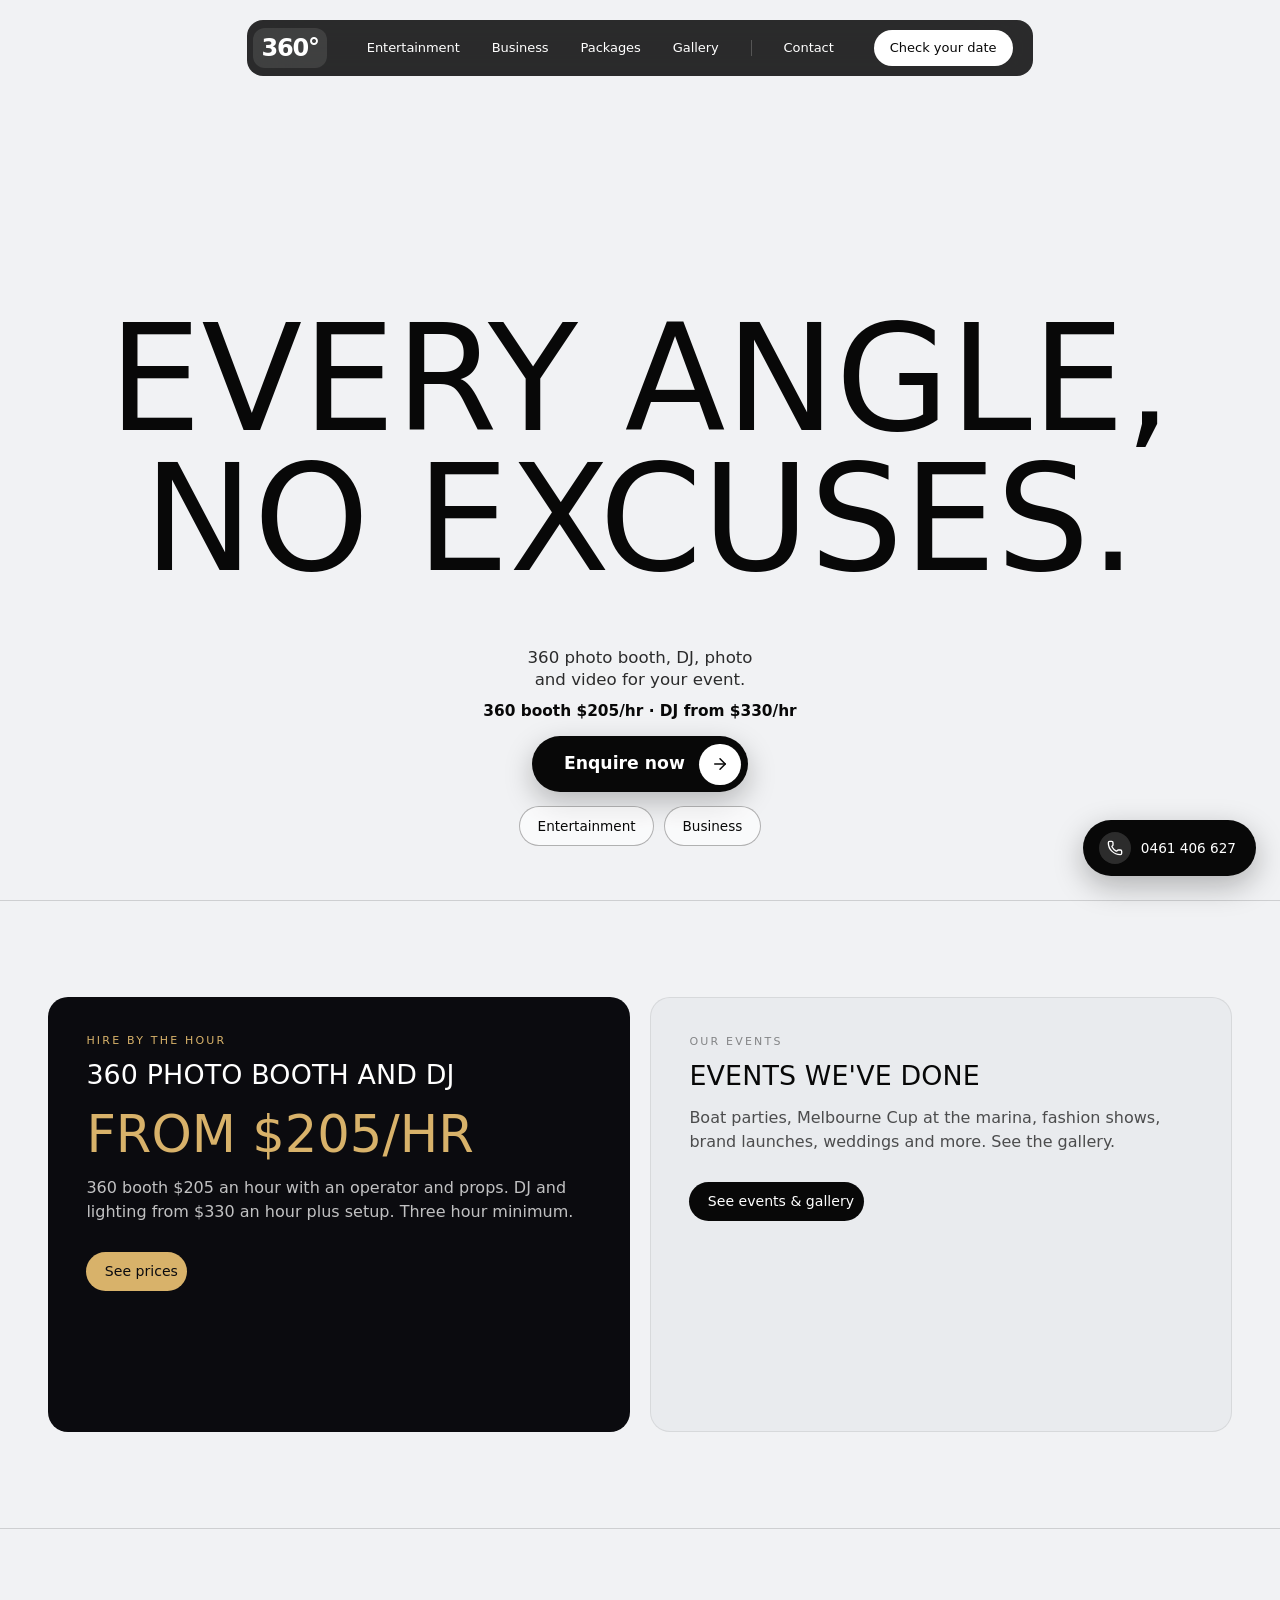
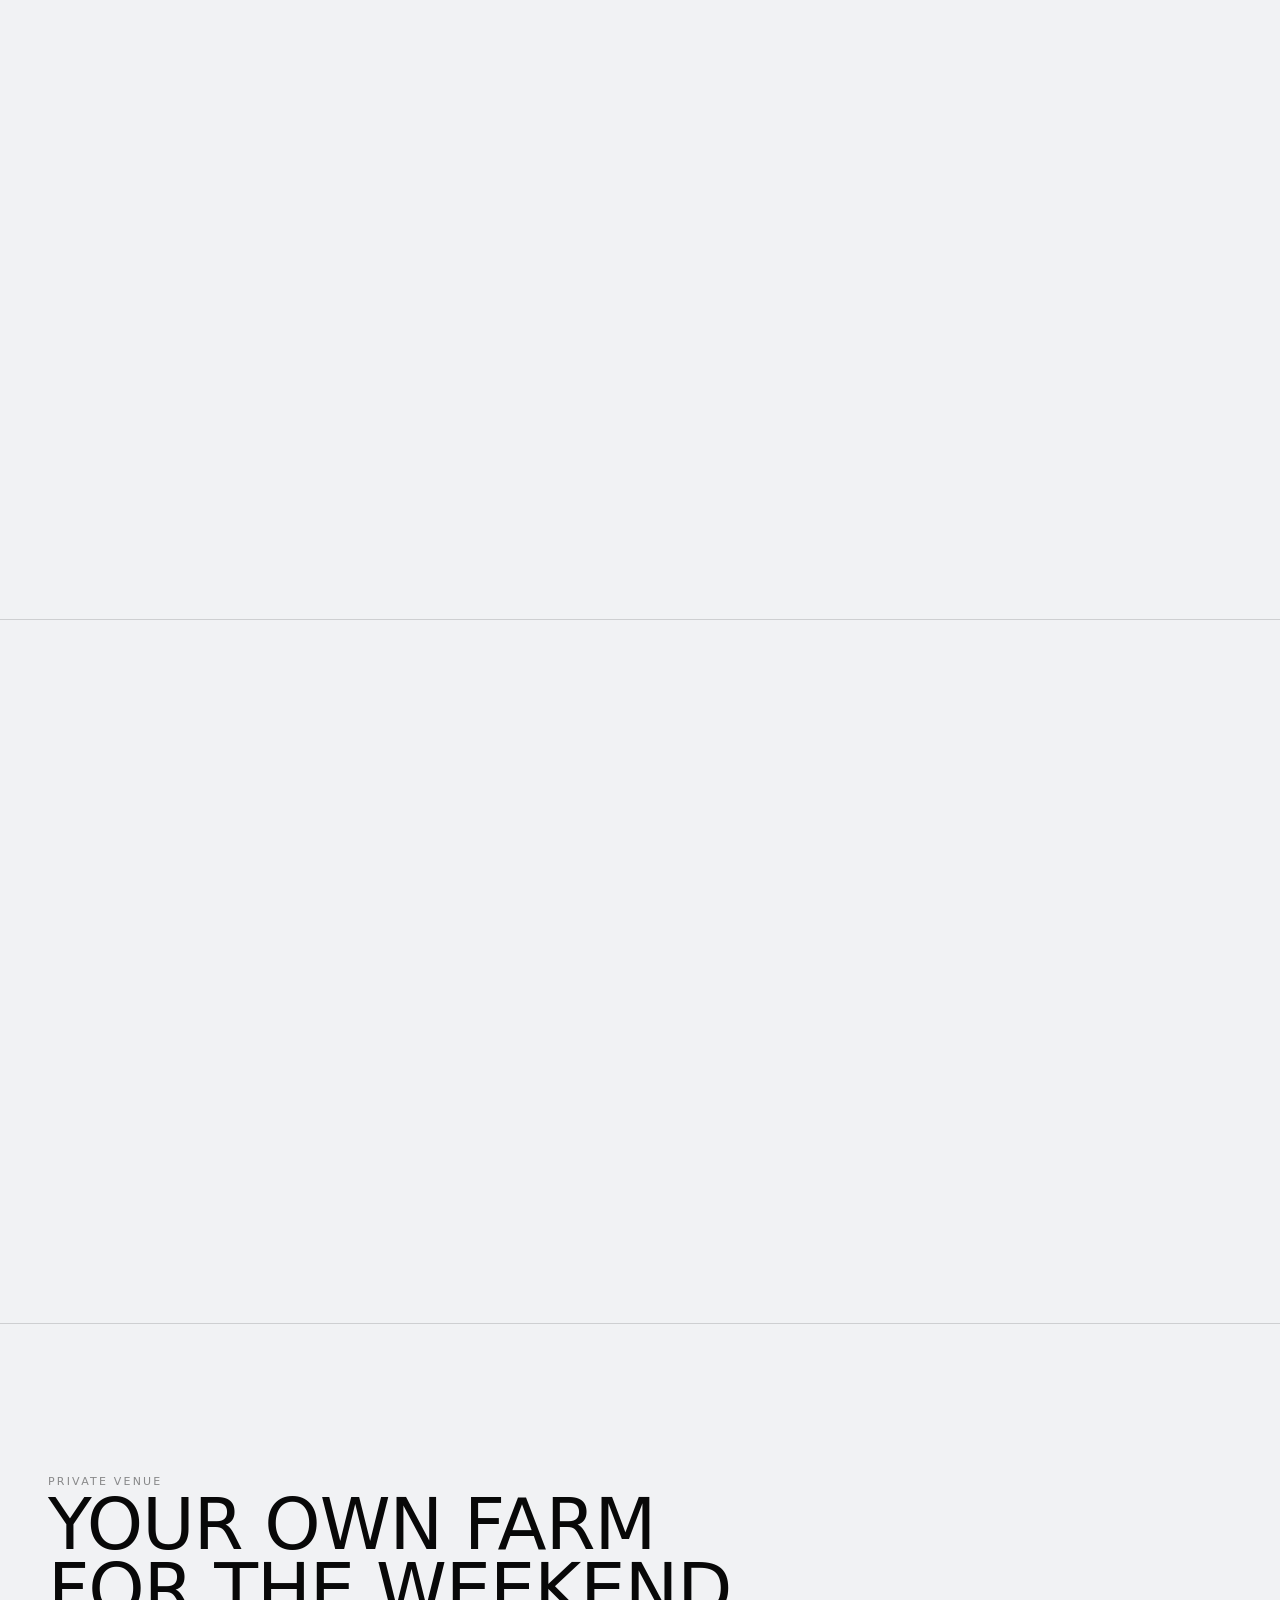
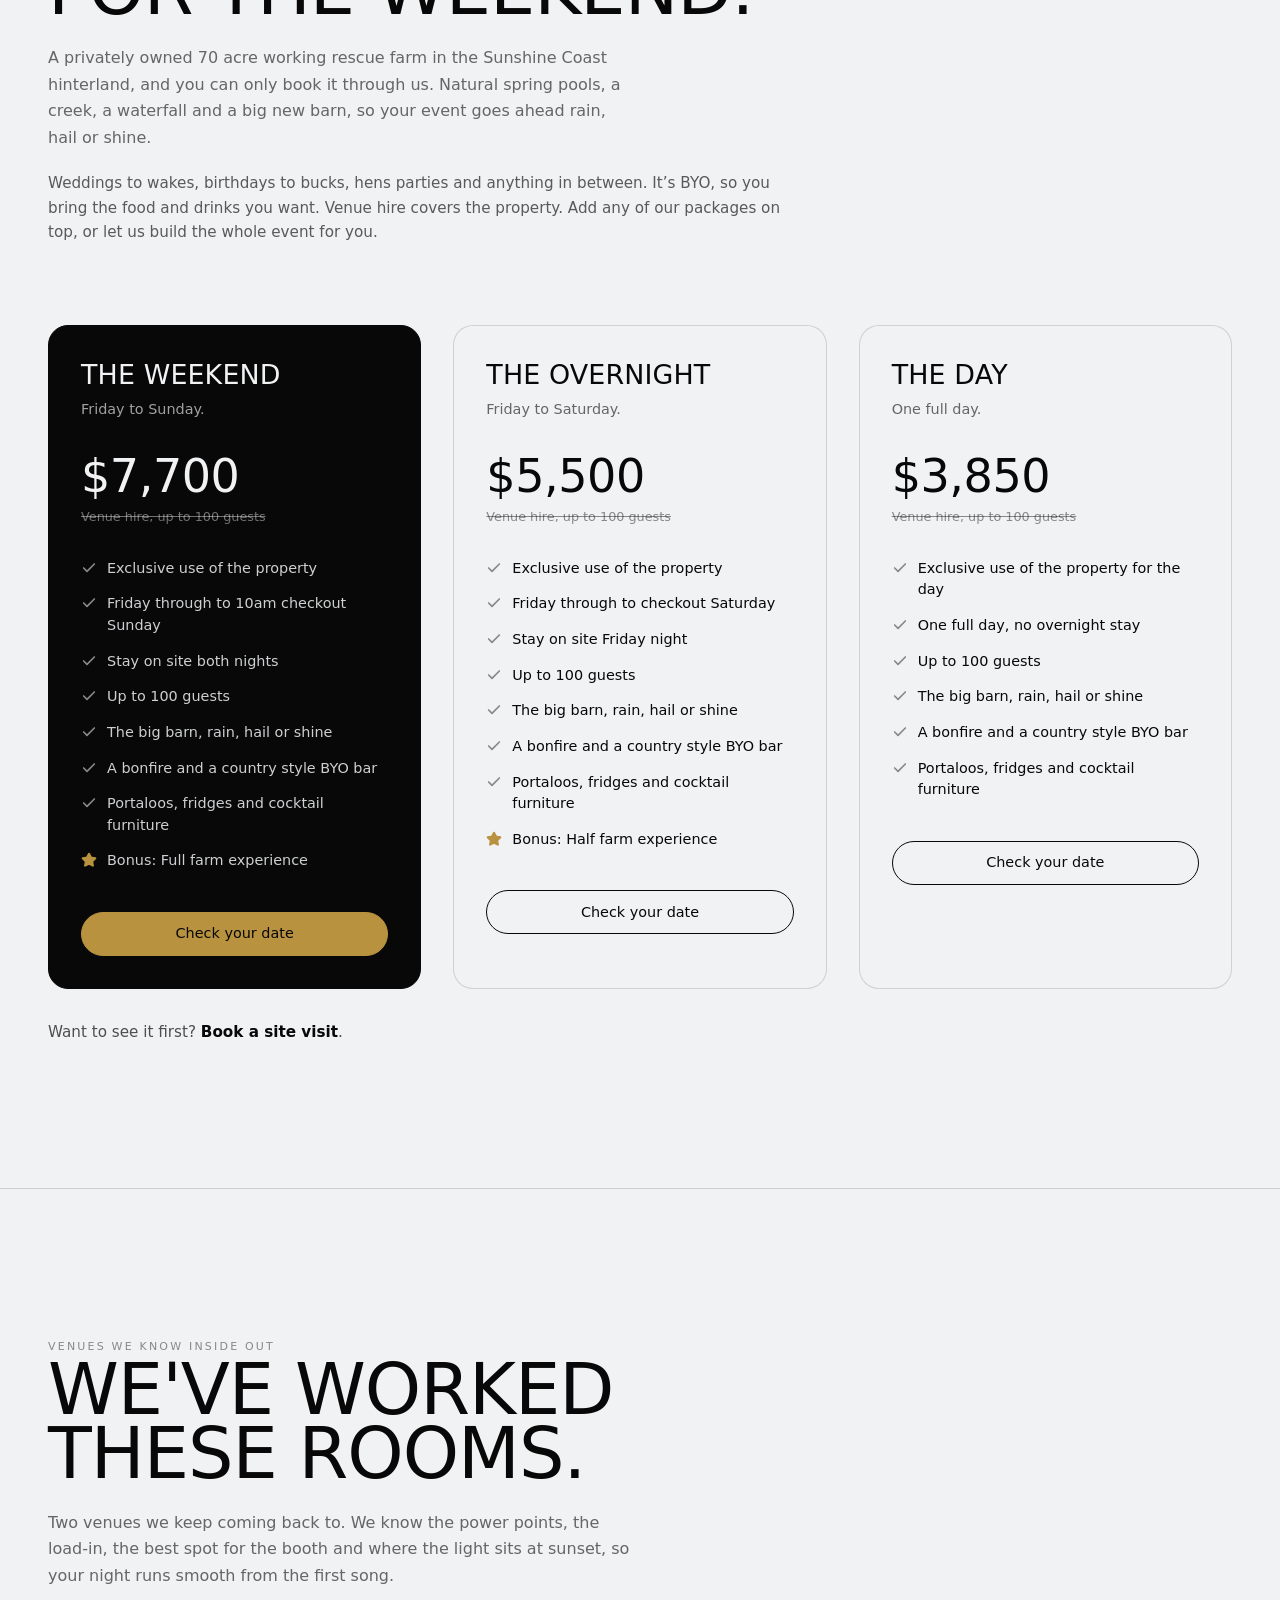
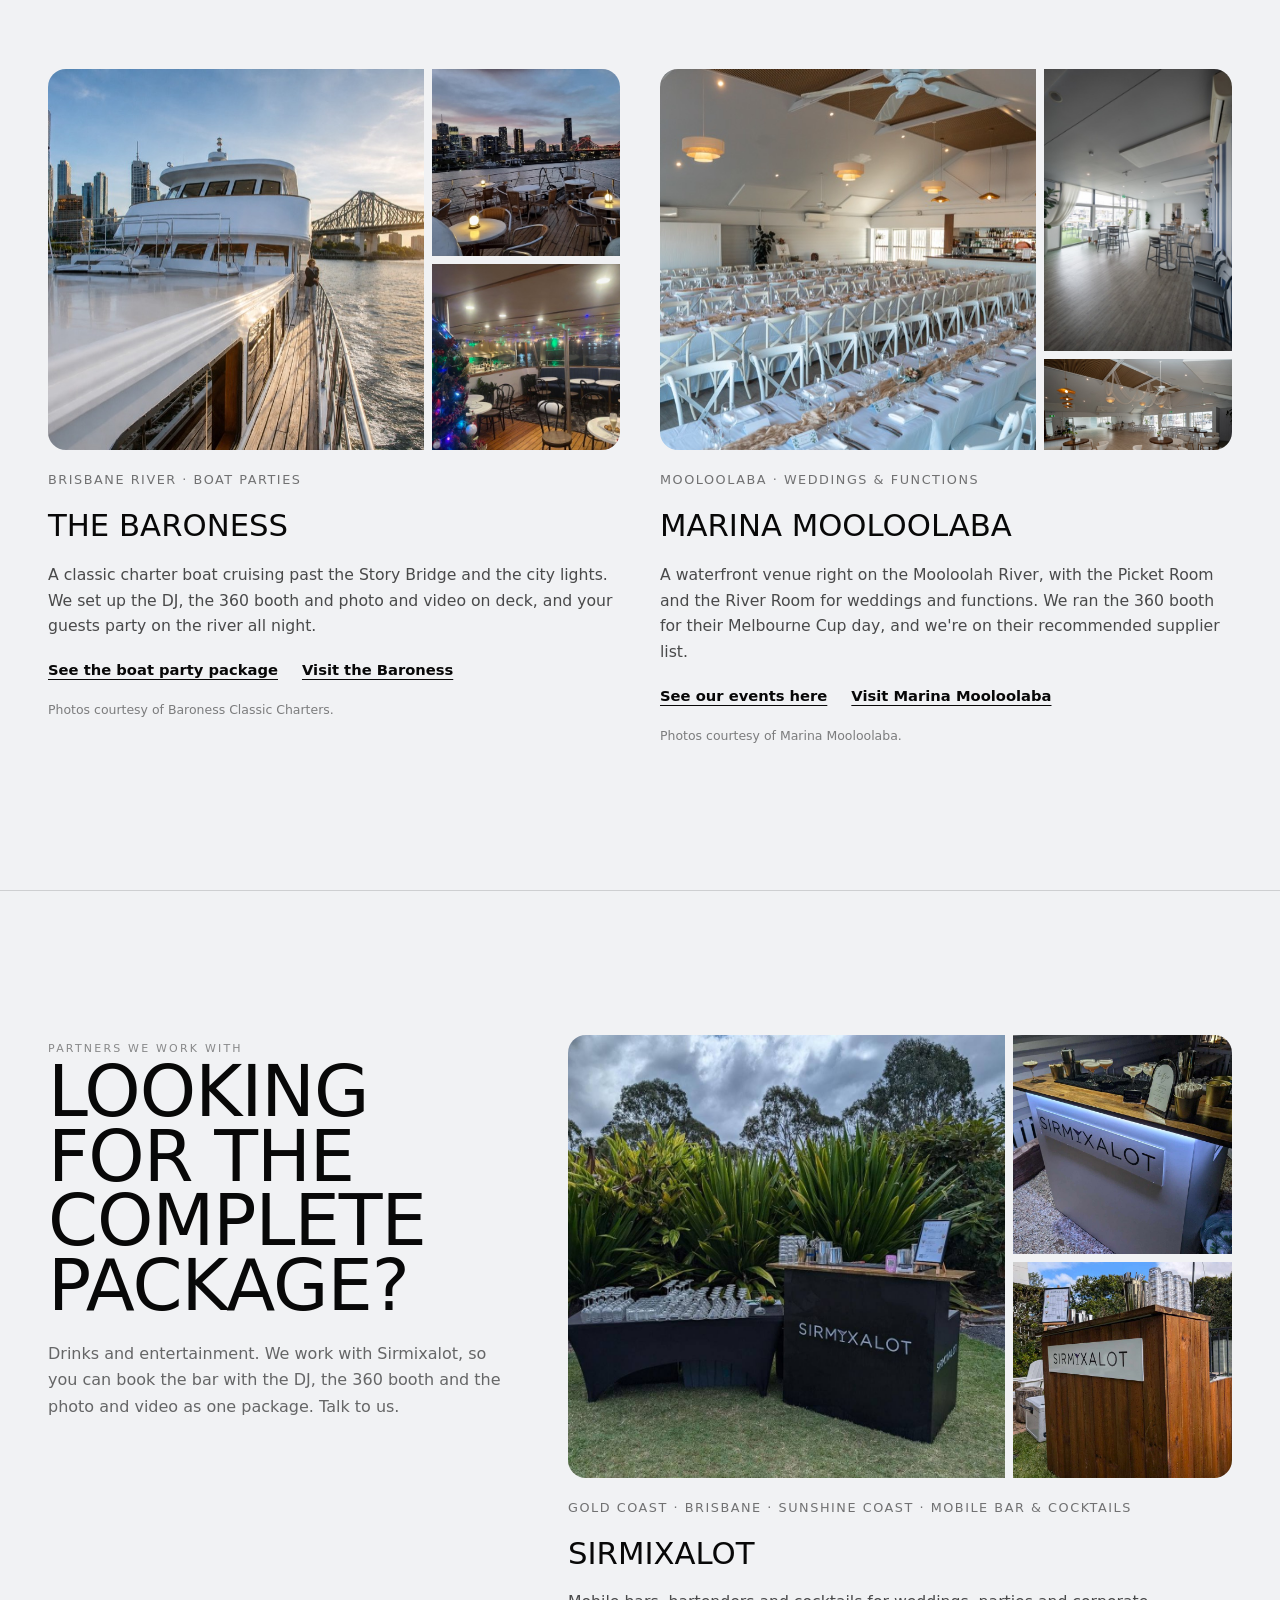
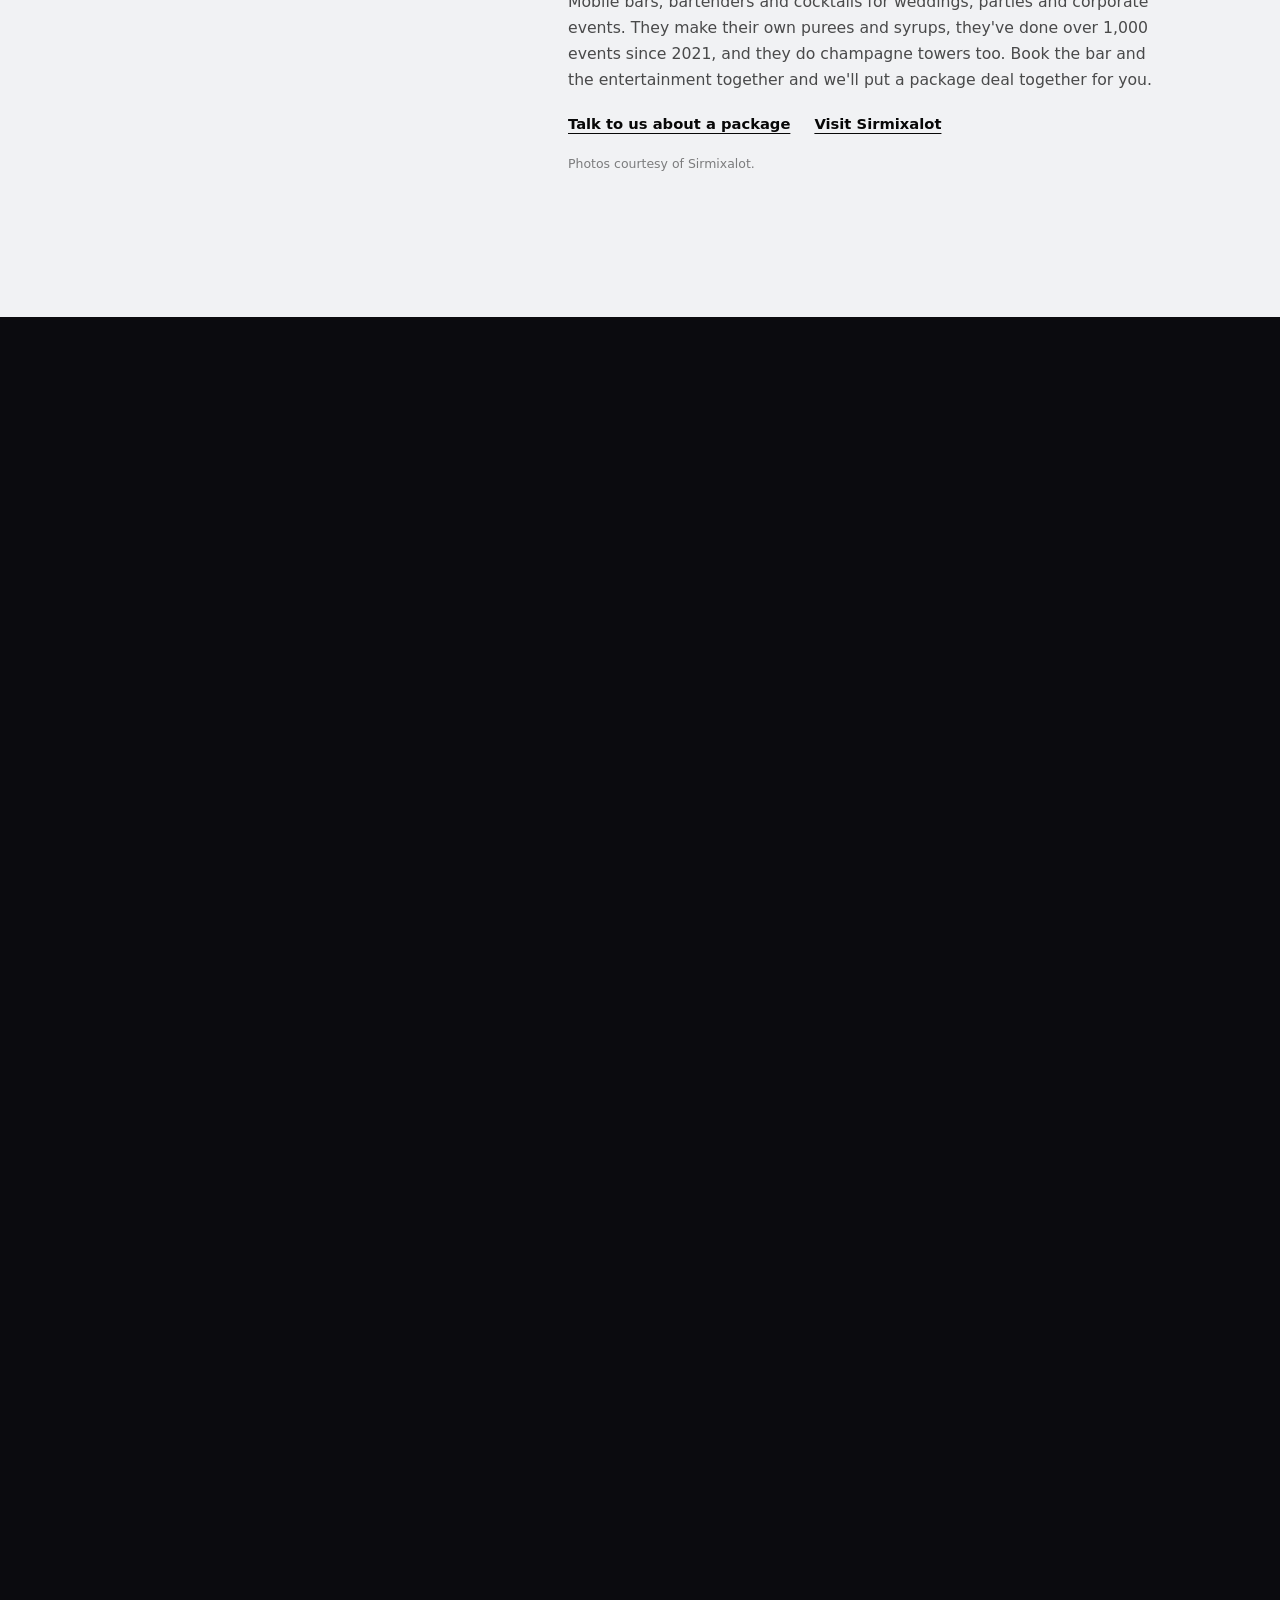
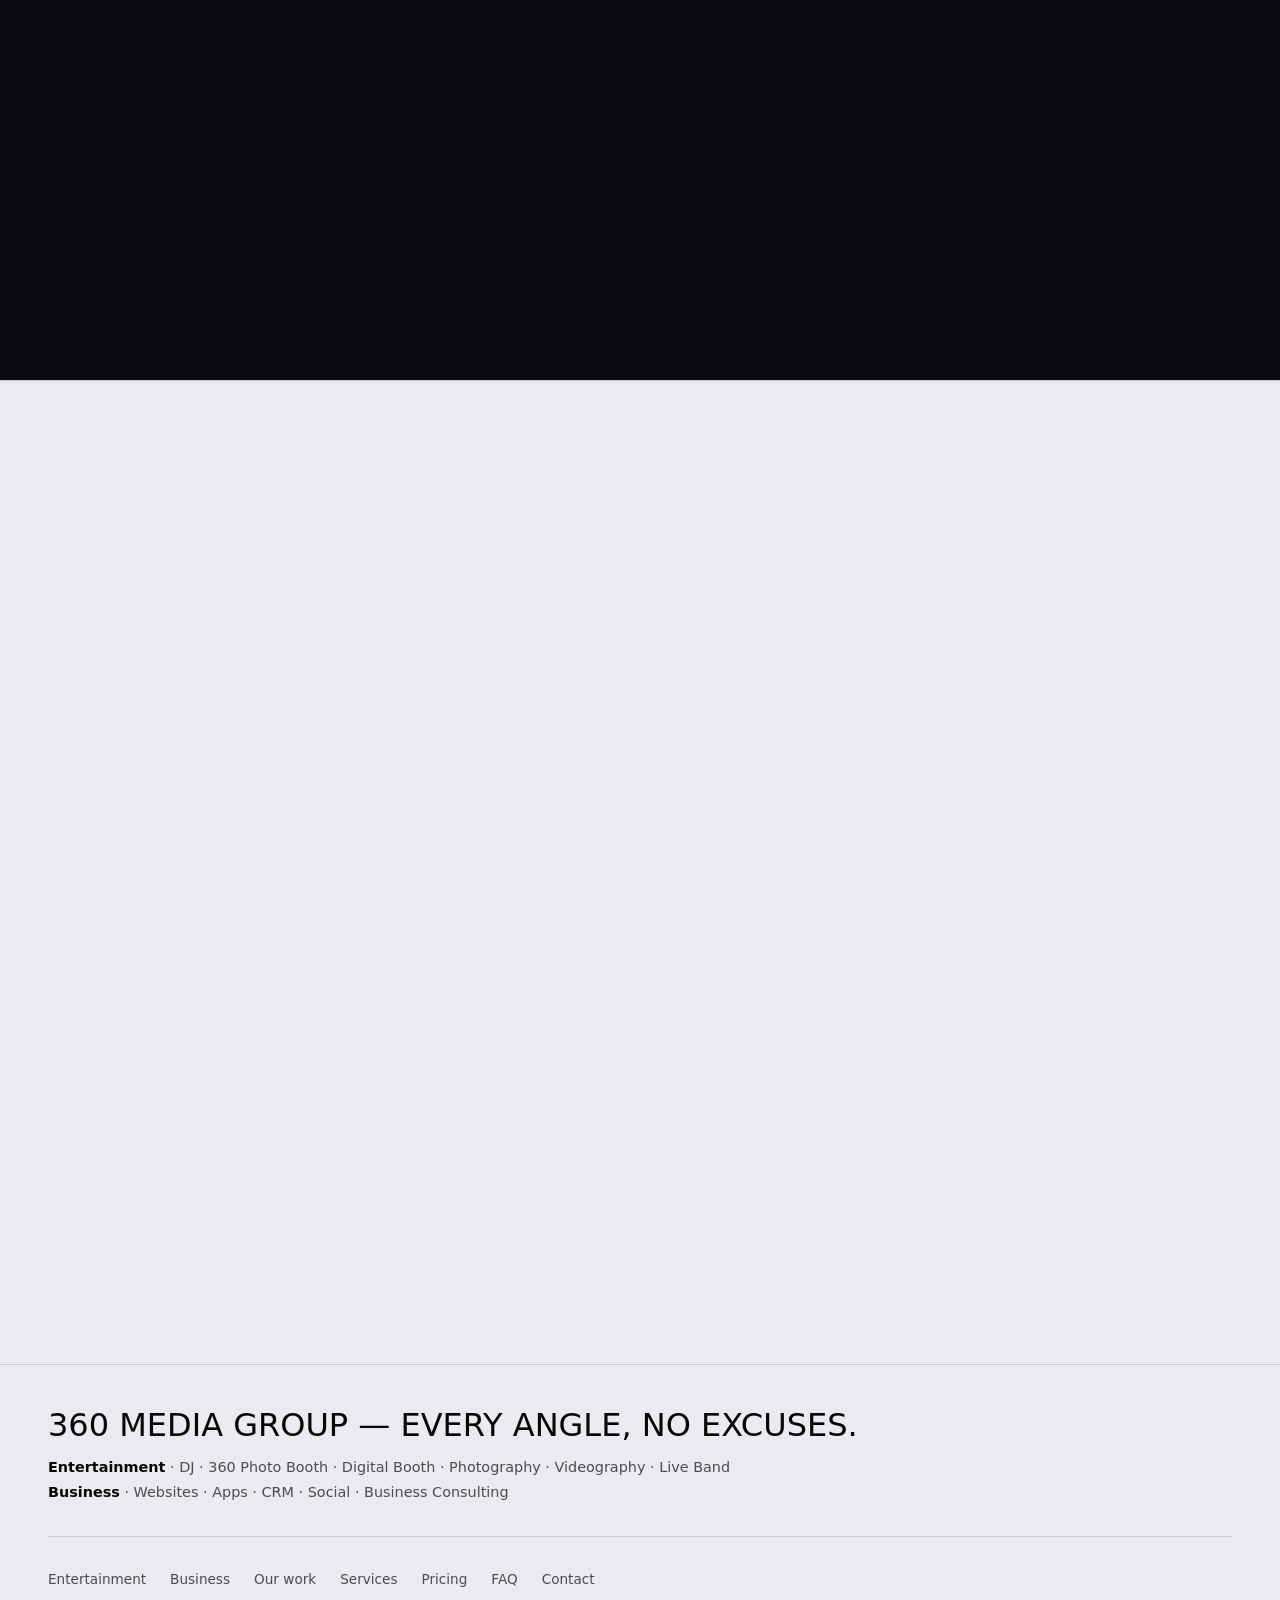
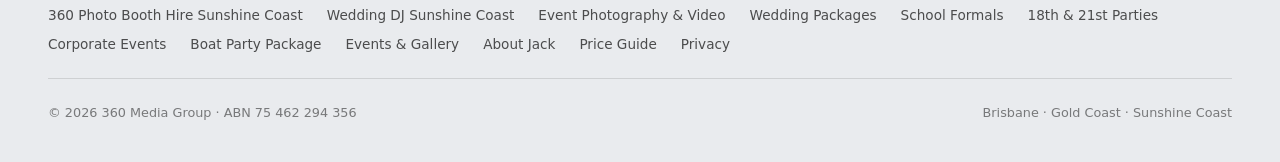
==== commit db3f0b39: "Homepage: booth and DJ first, Enquire now button up top, big packages last - Top section says what w" ====
--- a/index.html
+++ b/index.html
@@ -1,2 +1,2 @@
 <!DOCTYPE html><html lang="en"><head><meta charSet="utf-8"/><script async src="https://www.googletagmanager.com/gtag/js?id=G-ZRWR4CH3FP"></script><script>window.dataLayer=window.dataLayer||[];function gtag(){dataLayer.push(arguments);}gtag('js',new Date());gtag('config','G-ZRWR4CH3FP');gtag('config','G-XSNT1FHRZ1');gtag('config','AW-18261423689');!function(f,b,e,v,n,t,s){if(f.fbq)return;n=f.fbq=function(){n.callMethod?n.callMethod.apply(n,arguments):n.queue.push(arguments)};if(!f._fbq)f._fbq=n;n.push=n;n.loaded=!0;n.version='2.0';n.queue=[];t=b.createElement(e);t.async=!0;t.src=v;s=b.getElementsByTagName(e)[0];s.parentNode.insertBefore(t,s)}(window,document,'script','https://connect.facebook.net/en_US/fbevents.js');fbq('init','2098966154320297');fbq('track','PageView');document.addEventListener('submit',function(e){var f=e.target,t=f&&f.querySelector&&f.querySelector('[name="event-type"]');gtag('event','conversion',{send_to:'AW-18261423689/xMW4CIu8sK0dEMns3INE'});if(window.fbq)fbq('track','Lead');gtag('event','generate_lead',{form_type:(t&&t.value==='Business (not an event)')?'business':'event'});},true);document.addEventListener('click',function(e){var a=e.target&&e.target.closest&&e.target.closest('a[href^="tel:"],a[href^="mailto:"]');if(a){if(a.href.indexOf('tel:')===0){gtag('event','conversion',{send_to:'AW-18261423689/AhY4CI68sK0dEMns3INE',value:1.0,currency:'AUD'});if(window.fbq)fbq('track','Contact');}gtag('event',a.href.indexOf('tel:')===0?'phone_click':'email_click',{link_url:a.href});}},true);</script><meta name="viewport" content="width=device-width, initial-scale=1"/><link rel="stylesheet" href="/_next/static/css/index.uvfJEM0P.css" data-rsc-css-href="/_next/static/css/index.uvfJEM0P.css" data-precedence="vite-rsc/importer-resources"/><link rel="modulepreload" fetchPriority="low" href="/_next/static/chunks/index-DC_1NXjS.js"/><script src="/_next/static/chunks/rolldown-runtime-C60lm6uB.js" type="module" async=""></script><script src="/_next/static/chunks/framework-BgSIrAUN.js" type="module" async=""></script><link rel="modulepreload" href="/_next/static/chunks/layout-segment-context-BEuORxV2.js" crossorigin=""/><link rel="modulepreload" href="/_next/static/chunks/intro-overlay-CG045Ppi.js" crossorigin=""/><link rel="modulepreload" href="/_next/static/chunks/use-reduced-motion-DZhqTnM3.js" crossorigin=""/><link rel="modulepreload" href="/_next/static/chunks/Icon-ChzD5RsX.js" crossorigin=""/><link rel="modulepreload" href="/_next/static/chunks/reveal-BcOi-qko.js" crossorigin=""/><link rel="modulepreload" href="/_next/static/chunks/hero-DakrHE8k.js" crossorigin=""/><link rel="modulepreload" href="/_next/static/chunks/arrow-right-CO7DTizg.js" crossorigin=""/><link rel="modulepreload" href="/_next/static/chunks/createLucideIcon-B2s2IUJr.js" crossorigin=""/><link rel="modulepreload" href="/_next/static/chunks/spin-gallery-B4DUo_ak.js" crossorigin=""/><link rel="modulepreload" href="/_next/static/chunks/animated-heading-DNhjmZju.js" crossorigin=""/><link rel="modulepreload" href="/_next/static/chunks/x-DfrDTrOR.js" crossorigin=""/><link rel="modulepreload" href="/_next/static/chunks/highlights-CSNzRgDd.js" crossorigin=""/><link rel="modulepreload" href="/_next/static/chunks/service-blocks-zu9CTwUI.js" crossorigin=""/><link rel="modulepreload" href="/_next/static/chunks/info-blocks-Cfxh8B_S.js" crossorigin=""/><link rel="modulepreload" href="/_next/static/chunks/business-Dv_UB45E.js" crossorigin=""/><link rel="modulepreload" href="/_next/static/chunks/enquiry-form-Ce3ClJFy.js" crossorigin=""/><title>Photo Booth Hire, DJ and Event Photography Sunshine Coast, 360 Media Group</title><meta name="description" content="360 photo booth, DJ, photography and video for weddings, parties and events on the Sunshine Coast. Plus websites and social media for business."/><meta name="robots" content="index, follow"/><meta property="og:title" content="360 Media Group — Every angle, no excuses."/><meta property="og:description" content="For your event, or for your business. Sunshine Coast based, servicing all of Queensland."/><meta property="og:url" content="https://360mediagroupaustralia.com.au"/><meta property="og:site_name" content="360 Media Group Australia"/><meta property="og:type" content="website"/><meta property="og:image" content="https://360mediagroupaustralia.com.au/images/og-360-ring.jpg"/><meta property="og:image:width" content="1200"/><meta property="og:image:height" content="630"/><meta property="og:image:alt" content="360 Media Group — Every angle, no excuses."/><meta name="twitter:card" content="summary_large_image"/><meta name="twitter:title" content="360 Media Group — Every angle, no excuses."/><meta name="twitter:description" content="For your event, or for your business. Sunshine Coast based, servicing all of Queensland."/><meta name="twitter:image" content="https://360mediagroupaustralia.com.au/images/og-360-ring.jpg"/><link rel="shortcut icon" href="/favicon.svg"/><link rel="icon" href="/favicon.svg"/><script type="application/ld+json">{"@context":"https://schema.org","@type":"LocalBusiness","@id":"https://360mediagroupaustralia.com.au/#business","name":"360 Media Group","alternateName":["360 Media Group Australia","360 Media"],"url":"https://360mediagroupaustralia.com.au/","image":"https://360mediagroupaustralia.com.au/images/og-360-ring.jpg","description":"360 photo booth, DJ, photography and video for weddings, parties and events, plus websites and social media for business. Sunshine Coast based, servicing all of Queensland.","telephone":"+61461406627","email":"hire360photobooth@gmail.com","founder":{"@type":"Person","name":"Jack Borthwick"},"address":{"@type":"PostalAddress","addressRegion":"QLD","addressLocality":"Sunshine Coast","addressCountry":"AU"},"areaServed":[{"@type":"Place","name":"Sunshine Coast"},{"@type":"Place","name":"Noosa"},{"@type":"Place","name":"Caloundra"},{"@type":"Place","name":"Maroochydore"},{"@type":"Place","name":"Mooloolaba"},{"@type":"Place","name":"Nambour"},{"@type":"Place","name":"Buderim"},{"@type":"Place","name":"Brisbane"},{"@type":"Place","name":"Gold Coast"},{"@type":"Place","name":"Queensland"}],"sameAs":["https://www.instagram.com/360.media.group/","https://www.youtube.com/@360mediagroupau","https://g.page/r/CRX7OYHWCkoSEBM"],"slogan":"Every angle, no excuses.","makesOffer":[{"@type":"Offer","itemOffered":{"@type":"Service","name":"360 photo booth hire"}},{"@type":"Offer","itemOffered":{"@type":"Service","name":"Digital photo booth hire"}},{"@type":"Offer","itemOffered":{"@type":"Service","name":"DJ and lighting"}},{"@type":"Offer","itemOffered":{"@type":"Service","name":"Event photography"}},{"@type":"Offer","itemOffered":{"@type":"Service","name":"Event videography"}},{"@type":"Offer","itemOffered":{"@type":"Service","name":"Live music"}},{"@type":"Offer","itemOffered":{"@type":"Service","name":"Websites for business"}},{"@type":"Offer","itemOffered":{"@type":"Service","name":"Social media marketing"}},{"@type":"Offer","itemOffered":{"@type":"Service","name":"Business advice"}}],"hasMap":"https://g.page/r/CRX7OYHWCkoSEBM","priceRange":"$$"}</script><script type="application/ld+json">{"@context": "https://schema.org", "@type": "FAQPage", "mainEntity": [{"@type": "Question", "name": "How far ahead should I book?", "acceptedAnswer": {"@type": "Answer", "text": "We're currently taking bookings for 2026 and 2027. We're one crew, so we only take a limited number of events each weekend — popular dates, especially Saturdays in spring and autumn, go early. If you have a date in mind, check it with us now even if you're not ready to confirm."}}, {"@type": "Question", "name": "What's the difference between the 360 booth and the digital booth?", "acceptedAnswer": {"@type": "Answer", "text": "The 360 booth spins a camera around guests standing on a 1.1 metre platform, producing cinematic slow-motion video clips they share within seconds. It's video only — no prints. The digital booth is a sleek open booth for photos, and it prints: guests get a physical print on the night and a digital copy on their phone, both with your branded overlay. The short version: the digital booth is the one guests take home. The 360 is the one they post."}}, {"@type": "Question", "name": "Are the booths enclosed?", "acceptedAnswer": {"@type": "Answer", "text": "No — both are open, standalone setups. No box, no curtain, no cubicle. They stand out in the room with a backdrop behind, so whole groups fit in the shot and the crowd watching becomes part of the moment."}}, {"@type": "Question", "name": "Can I book just one service?", "acceptedAnswer": {"@type": "Answer", "text": "Absolutely. Every service books on its own. The packages just save you money if you want more than one."}}, {"@type": "Question", "name": "Is editing extra?", "acceptedAnswer": {"@type": "Answer", "text": "No. Every hourly rate includes the editing. You're not paying us to point a camera and hand you raw files — the edit is the part that makes it worth having, and it's built into the price."}}, {"@type": "Question", "name": "How much space does each booth need?", "acceptedAnswer": {"@type": "Answer", "text": "The 360 booth needs roughly 3m × 3m of clear, hard, flat ground with access to power. The digital booth is more compact at around 2m × 2m including the backdrop. We'll confirm the spot with your venue beforehand."}}, {"@type": "Question", "name": "How do guests get their photos and videos?", "acceptedAnswer": {"@type": "Answer", "text": "Instantly — by QR code or text, on the night. No waiting, no app to download. You also get the full digital album of everything afterwards in one online gallery, downloadable and shareable."}}, {"@type": "Question", "name": "Will the cloud effect set off the venue's smoke alarms?", "acceptedAnswer": {"@type": "Answer", "text": "No. We use a proper chilled low-fog machine, not a standard fog machine. The fog stays on the floor and dissipates rather than rising. Most venues still want to approve it in advance, so let us know your venue and we'll sort that with them."}}, {"@type": "Question", "name": "Where do you travel?", "acceptedAnswer": {"@type": "Answer", "text": "Brisbane, the Gold Coast, the Sunshine Coast and everywhere between — Noosa, Caloundra, Maroochydore, Mooloolaba, Nambour, Buderim, Sippy Downs and all of South East Queensland. Further afield may incur a travel fee; just ask, we travel for events regularly."}}, {"@type": "Question", "name": "What kinds of events do you do?", "acceptedAnswer": {"@type": "Answer", "text": "Weddings, school formals, birthdays and 18ths/21sts, corporate events, fashion shows and festivals. If people are gathering, we can cover it."}}, {"@type": "Question", "name": "How does payment work?", "acceptedAnswer": {"@type": "Answer", "text": "A 50% deposit confirms your date — you're welcome to pay more up front if you'd prefer to spread the cost. The balance is due 7 days before your event, so there's nothing to sort out on the day itself. One invoice, no surprises, no hidden fees."}}, {"@type": "Question", "name": "Is there a minimum booking?", "acceptedAnswer": {"@type": "Answer", "text": "Yes — 3 hours on all hourly services. Setup and testing is done before doors open, so you get the full 3 hours of the booth running."}}]}</script><link rel="canonical" href="https://360mediagroupaustralia.com.au"/><meta name="theme-color" content="#F1F2F4"/><meta name="color-scheme" content="light"/><link rel="preload" href="/fonts/anton-75f46c51.woff2" as="font" type="font/woff2" crossorigin="anonymous"/><link rel="preload" href="/fonts/inter-1ab1ad55.woff2" as="font" type="font/woff2" crossorigin="anonymous"/><script>Object.assign(((self[Symbol.for("vinext.navigationRuntime")]??={bootstrap:{routeManifest:null},functions:{}}).bootstrap.rsc??={rsc:[]}),{params:{},nav:{"pathname":"/","searchParams":[]}})</script><link rel="modulepreload" href="/_next/static/chunks/index-DC_1NXjS.js" />
-</head><body><div class="site-frame bg-[#F1F2F4] text-[#080808]"><a href="tel:+61461406627" class="floating-contact fixed bottom-5 right-5 z-40 inline-flex items-center gap-2.5 rounded-full bg-[#080808] py-3 pl-4 pr-5 text-[0.85rem] font-medium text-white shadow-[0_10px_30px_rgb(8_8_8_/_0.28)] sm:bottom-6 sm:right-6" aria-label="Call 0461 406 627"><span class="grid size-8 shrink-0 place-items-center rounded-full bg-white/15" aria-hidden="true"><svg xmlns="http://www.w3.org/2000/svg" width="16" height="16" viewBox="0 0 24 24" fill="none" stroke="currentColor" stroke-width="2" stroke-linecap="round" stroke-linejoin="round" class="lucide lucide-phone" aria-hidden="true"><path d="M13.832 16.568a1 1 0 0 0 1.213-.303l.355-.465A2 2 0 0 1 17 15h3a2 2 0 0 1 2 2v3a2 2 0 0 1-2 2A18 18 0 0 1 2 4a2 2 0 0 1 2-2h3a2 2 0 0 1 2 2v3a2 2 0 0 1-.8 1.6l-.468.351a1 1 0 0 0-.292 1.233 14 14 0 0 0 6.392 6.384"></path></svg></span><span class="hidden whitespace-nowrap sm:inline">0461 406 627</span></a><section id="top" class="hero-section relative isolate min-h-[100svh] overflow-hidden" aria-label="360 Media Group — every angle, no excuses"><header class="site-header fixed inset-x-0 top-4 z-30 lg:top-5"><div class="mx-auto flex w-[calc(100%-2rem)] max-w-fit items-center gap-4 rounded-2xl bg-[#080808]/85 py-1.5 pl-1.5 pr-5 text-white backdrop-blur-xl sm:gap-8 lg:gap-10"><a class="brand-lockup flex min-h-10 min-w-10 items-center justify-center gap-2 rounded-xl bg-white/10" href="#top" aria-label="360 Media Group home"><span class="px-2 text-2xl font-bold tracking-[-0.05em]">360°</span></a><nav class="flex items-center gap-4 text-[13px] font-medium tracking-[-0.005em] lg:gap-8" aria-label="Primary navigation"><a class="nav-desk text-white/75 transition-colors hover:text-white" href="#entertainment">Entertainment</a><a class="nav-desk text-white/75 transition-colors hover:text-white" href="#business">Business</a><a class="text-white/75 transition-colors hover:text-white" href="#pricing">Packages</a><a class="text-white/75 transition-colors hover:text-white" href="/events-gallery">Gallery</a><span class="nav-desk h-4 w-px bg-white/20" aria-hidden="true"></span><a class="nav-desk text-white/75 transition-colors hover:text-white" href="#contact">Contact</a></nav><a class="header-cta inline-flex min-h-9 items-center whitespace-nowrap rounded-full bg-white px-4 text-[13px] font-medium text-[#080808]" href="#contact">Check your date</a></div></header><div class="ink-hero"><video class="ink-video" src="/videos/cover-reel.mp4" poster="/images/cover-reel-poster.jpg" autoPlay="" muted="" loop="" playsInline="" preload="auto" aria-hidden="true"></video><div class="ink-paper"><h1 class="ink-title font-anton">Every angle,<!-- --> <!-- -->no excuses.</h1></div><canvas class="ink-canvas" aria-hidden="true"></canvas></div><div class="ink-chrome" style="opacity:1;filter:blur(0px);transform:none"><p class="ink-sub">For your event, or for your business.</p><div class="flex flex-wrap items-center justify-center gap-3"><a class="primary-cta inline-flex items-center gap-3 rounded-full bg-[#080808] pr-1.5 font-medium text-white min-h-11 py-1.5 pl-6 text-[0.9rem]" href="#entertainment">Entertainment<span class="cta-dot grid place-items-center rounded-full bg-white text-[#080808] size-8" aria-hidden="true"><svg xmlns="http://www.w3.org/2000/svg" width="16" height="16" viewBox="0 0 24 24" fill="none" stroke="currentColor" stroke-width="2" stroke-linecap="round" stroke-linejoin="round" class="lucide lucide-arrow-right" aria-hidden="true"><path d="M5 12h14"></path><path d="m12 5 7 7-7 7"></path></svg></span></a><a class="inline-flex items-center gap-3 rounded-full border border-[#080808]/30 bg-white/60 pr-1.5 font-medium text-[#080808] backdrop-blur transition-colors hover:border-[#080808] min-h-11 py-1.5 pl-6 text-[0.9rem]" href="#business">Business<span class="grid place-items-center rounded-full bg-[#080808] text-white size-8" aria-hidden="true"><svg xmlns="http://www.w3.org/2000/svg" width="16" height="16" viewBox="0 0 24 24" fill="none" stroke="currentColor" stroke-width="2" stroke-linecap="round" stroke-linejoin="round" class="lucide lucide-arrow-right" aria-hidden="true"><path d="M5 12h14"></path><path d="m12 5 7 7-7 7"></path></svg></span></a></div></div></section><div id="entertainment"><section class="border-t border-[#080808]/15" aria-label="Featured"><div class="mx-auto max-w-[1440px] px-4 py-24 sm:px-6 lg:px-12"><div class="grid gap-4 md:grid-cols-2 lg:gap-5"><a class="info-block info-block-dark" href="/boat-party-package-brisbane"><span class="eyebrow">New · Boat party</span><h2 class="font-anton display-sub mt-4 text-white">The Baroness Boat Party</h2><p class="mt-5 font-anton text-[clamp(2.4rem,4vw,3.4rem)] leading-none text-[#D8B26A]">$13,200</p><p class="mt-4 text-white/75">Private boat for up to 80 guests with DJ, 360 booth, photographer and videographer. 5 hours on the Brisbane River.</p><span class="info-block-cta info-block-cta-light">See the boat party</span></a><a class="info-block info-block-light" href="/events-gallery"><span class="eyebrow">Our events</span><h2 class="font-anton display-sub mt-4">Events we&#x27;ve done</h2><p class="mt-4 text-[#080808]/70">Boat parties, Melbourne Cup at the marina, fashion shows, brand launches, weddings and more. See the gallery.</p><span class="info-block-cta info-block-cta-dark">See events &amp; gallery</span></a></div></div></section></div><section id="gallery" class="gallery-section border-t border-[#080808]/15" aria-labelledby="gallery-title"><div class="mx-auto max-w-[1440px] px-4 py-24 sm:px-6 sm:py-28 lg:px-12 lg:py-36"><div class="max-w-[760px]"><span class="eyebrow" data-reveal="true">The 360 booth</span><h2 id="gallery-title" class="font-anton display-section mt-5" style="opacity:0"><span class="inline-block whitespace-pre" style="opacity:0;filter:blur(8px);transform:translateY(14px)">Guests,</span><span class="inline-block whitespace-pre" style="opacity:0;filter:blur(8px);transform:translateY(14px)"> </span><span class="inline-block whitespace-pre" style="opacity:0;filter:blur(8px);transform:translateY(14px)">spinning.</span></h2><p class="lede mt-6" data-reveal="true">A slice of real bookings — tap any cover to watch it full screen with sound.</p></div><div class="deck-wrap mt-8 lg:mt-10" data-reveal="true"><button type="button" class="deck-nav" aria-label="Previous clips"><svg xmlns="http://www.w3.org/2000/svg" width="20" height="20" viewBox="0 0 24 24" fill="none" stroke="currentColor" stroke-width="2" stroke-linecap="round" stroke-linejoin="round" class="lucide lucide-chevron-left" aria-hidden="true"><path d="m15 18-6-6 6-6"></path></svg></button><ul class="deck-track"><li class="deck-item"><button type="button" class="deck-cover-btn" aria-label="Play Swimwear Week spin — 1 Aug"><video class="deck-cover" src="/videos/spin/swimwear-week-2026-08-01-01.mp4" poster="/videos/spin/posters/swimwear-week-2026-08-01-01.jpg" muted="" loop="" playsInline="" preload="none"></video><span class="deck-caption"><span class="deck-caption-label">Swimwear Week<span class="deck-caption-sub"> · <!-- -->1 Aug</span></span></span></button></li><li class="deck-item"><button type="button" class="deck-cover-btn" aria-label="Play Swimwear Week spin — 1 Aug"><video class="deck-cover" src="/videos/spin/swimwear-week-2026-08-01-02.mp4" poster="/videos/spin/posters/swimwear-week-2026-08-01-02.jpg" muted="" loop="" playsInline="" preload="none"></video><span class="deck-caption"><span class="deck-caption-label">Swimwear Week<span class="deck-caption-sub"> · <!-- -->1 Aug</span></span></span></button></li><li class="deck-item"><button type="button" class="deck-cover-btn" aria-label="Play Swimwear Week spin — 1 Aug"><video class="deck-cover" src="/videos/spin/swimwear-week-2026-08-01-03.mp4" poster="/videos/spin/posters/swimwear-week-2026-08-01-03.jpg" muted="" loop="" playsInline="" preload="none"></video><span class="deck-caption"><span class="deck-caption-label">Swimwear Week<span class="deck-caption-sub"> · <!-- -->1 Aug</span></span></span></button></li><li class="deck-item"><button type="button" class="deck-cover-btn" aria-label="Play Swimwear Week spin — 1 Aug"><video class="deck-cover" src="/videos/spin/swimwear-week-2026-08-01-05.mp4" poster="/videos/spin/posters/swimwear-week-2026-08-01-05.jpg" muted="" loop="" playsInline="" preload="none"></video><span class="deck-caption"><span class="deck-caption-label">Swimwear Week<span class="deck-caption-sub"> · <!-- -->1 Aug</span></span></span></button></li><li class="deck-item"><button type="button" class="deck-cover-btn" aria-label="Play Swimwear Week spin — 1 Aug"><video class="deck-cover" src="/videos/spin/swimwear-week-2026-08-01-06.mp4" poster="/videos/spin/posters/swimwear-week-2026-08-01-06.jpg" muted="" loop="" playsInline="" preload="none"></video><span class="deck-caption"><span class="deck-caption-label">Swimwear Week<span class="deck-caption-sub"> · <!-- -->1 Aug</span></span></span></button></li><li class="deck-item"><button type="button" class="deck-cover-btn" aria-label="Play Swimwear Week spin — 1 Aug"><video class="deck-cover" src="/videos/spin/swimwear-week-2026-08-01-07.mp4" poster="/videos/spin/posters/swimwear-week-2026-08-01-07.jpg" muted="" loop="" playsInline="" preload="none"></video><span class="deck-caption"><span class="deck-caption-label">Swimwear Week<span class="deck-caption-sub"> · <!-- -->1 Aug</span></span></span></button></li><li class="deck-item"><button type="button" class="deck-cover-btn" aria-label="Play Swimwear Week spin — 1 Aug"><video class="deck-cover" src="/videos/spin/swimwear-week-2026-08-01-08.mp4" poster="/videos/spin/posters/swimwear-week-2026-08-01-08.jpg" muted="" loop="" playsInline="" preload="none"></video><span class="deck-caption"><span class="deck-caption-label">Swimwear Week<span class="deck-caption-sub"> · <!-- -->1 Aug</span></span></span></button></li><li class="deck-item"><button type="button" class="deck-cover-btn" aria-label="Play Swimwear Week spin — 1 Aug"><video class="deck-cover" src="/videos/spin/swimwear-week-2026-08-01-09.mp4" poster="/videos/spin/posters/swimwear-week-2026-08-01-09.jpg" muted="" loop="" playsInline="" preload="none"></video><span class="deck-caption"><span class="deck-caption-label">Swimwear Week<span class="deck-caption-sub"> · <!-- -->1 Aug</span></span></span></button></li><li class="deck-item"><button type="button" class="deck-cover-btn" aria-label="Play Swimwear Week spin — 1 Aug"><video class="deck-cover" src="/videos/spin/swimwear-week-2026-08-01-10.mp4" poster="/videos/spin/posters/swimwear-week-2026-08-01-10.jpg" muted="" loop="" playsInline="" preload="none"></video><span class="deck-caption"><span class="deck-caption-label">Swimwear Week<span class="deck-caption-sub"> · <!-- -->1 Aug</span></span></span></button></li><li class="deck-item"><button type="button" class="deck-cover-btn" aria-label="Play Swimwear Week spin — 1 Aug"><video class="deck-cover" src="/videos/spin/swimwear-week-2026-08-01-11.mp4" poster="/videos/spin/posters/swimwear-week-2026-08-01-11.jpg" muted="" loop="" playsInline="" preload="none"></video><span class="deck-caption"><span class="deck-caption-label">Swimwear Week<span class="deck-caption-sub"> · <!-- -->1 Aug</span></span></span></button></li><li class="deck-item"><button type="button" class="deck-cover-btn" aria-label="Play Wearable Art spin — 11 Jul"><video class="deck-cover" src="/videos/spin/wearable-art-2026-07-11-01.mp4" poster="/videos/spin/posters/wearable-art-2026-07-11-01.jpg" muted="" loop="" playsInline="" preload="none"></video><span class="deck-caption"><span class="deck-caption-label">Wearable Art<span class="deck-caption-sub"> · <!-- -->11 Jul</span></span></span></button></li><li class="deck-item"><button type="button" class="deck-cover-btn" aria-label="Play Wearable Art spin — 11 Jul"><video class="deck-cover" src="/videos/spin/wearable-art-2026-07-11-02.mp4" poster="/videos/spin/posters/wearable-art-2026-07-11-02.jpg" muted="" loop="" playsInline="" preload="none"></video><span class="deck-caption"><span class="deck-caption-label">Wearable Art<span class="deck-caption-sub"> · <!-- -->11 Jul</span></span></span></button></li><li class="deck-item"><button type="button" class="deck-cover-btn" aria-label="Play Wearable Art spin — 11 Jul"><video class="deck-cover" src="/videos/spin/wearable-art-2026-07-11-03.mp4" poster="/videos/spin/posters/wearable-art-2026-07-11-03.jpg" muted="" loop="" playsInline="" preload="none"></video><span class="deck-caption"><span class="deck-caption-label">Wearable Art<span class="deck-caption-sub"> · <!-- -->11 Jul</span></span></span></button></li><li class="deck-item"><button type="button" class="deck-cover-btn" aria-label="Play Wearable Art spin — 11 Jul"><video class="deck-cover" src="/videos/spin/wearable-art-2026-07-11-04.mp4" poster="/videos/spin/posters/wearable-art-2026-07-11-04.jpg" muted="" loop="" playsInline="" preload="none"></video><span class="deck-caption"><span class="deck-caption-label">Wearable Art<span class="deck-caption-sub"> · <!-- -->11 Jul</span></span></span></button></li><li class="deck-item"><button type="button" class="deck-cover-btn" aria-label="Play Wearable Art spin — 11 Jul"><video class="deck-cover" src="/videos/spin/wearable-art-2026-07-11-05.mp4" poster="/videos/spin/posters/wearable-art-2026-07-11-05.jpg" muted="" loop="" playsInline="" preload="none"></video><span class="deck-caption"><span class="deck-caption-label">Wearable Art<span class="deck-caption-sub"> · <!-- -->11 Jul</span></span></span></button></li><li class="deck-item"><button type="button" class="deck-cover-btn" aria-label="Play Wearable Art spin — 11 Jul"><video class="deck-cover" src="/videos/spin/wearable-art-2026-07-11-06.mp4" poster="/videos/spin/posters/wearable-art-2026-07-11-06.jpg" muted="" loop="" playsInline="" preload="none"></video><span class="deck-caption"><span class="deck-caption-label">Wearable Art<span class="deck-caption-sub"> · <!-- -->11 Jul</span></span></span></button></li><li class="deck-item"><button type="button" class="deck-cover-btn" aria-label="Play Wearable Art spin — 11 Jul"><video class="deck-cover" src="/videos/spin/wearable-art-2026-07-11-07.mp4" poster="/videos/spin/posters/wearable-art-2026-07-11-07.jpg" muted="" loop="" playsInline="" preload="none"></video><span class="deck-caption"><span class="deck-caption-label">Wearable Art<span class="deck-caption-sub"> · <!-- -->11 Jul</span></span></span></button></li><li class="deck-item"><button type="button" class="deck-cover-btn" aria-label="Play Wearable Art spin — 11 Jul"><video class="deck-cover" src="/videos/spin/wearable-art-2026-07-11-08.mp4" poster="/videos/spin/posters/wearable-art-2026-07-11-08.jpg" muted="" loop="" playsInline="" preload="none"></video><span class="deck-caption"><span class="deck-caption-label">Wearable Art<span class="deck-caption-sub"> · <!-- -->11 Jul</span></span></span></button></li><li class="deck-item"><button type="button" class="deck-cover-btn" aria-label="Play Brothers spin — 19 Jul"><video class="deck-cover" src="/videos/spin/brothers-2026-07-19-01.mp4" poster="/videos/spin/posters/brothers-2026-07-19-01.jpg" muted="" loop="" playsInline="" preload="none"></video><span class="deck-caption"><span class="deck-caption-label">Brothers<span class="deck-caption-sub"> · <!-- -->19 Jul</span></span></span></button></li><li class="deck-item"><button type="button" class="deck-cover-btn" aria-label="Play Brothers spin — 19 Jul"><video class="deck-cover" src="/videos/spin/brothers-2026-07-19-02.mp4" poster="/videos/spin/posters/brothers-2026-07-19-02.jpg" muted="" loop="" playsInline="" preload="none"></video><span class="deck-caption"><span class="deck-caption-label">Brothers<span class="deck-caption-sub"> · <!-- -->19 Jul</span></span></span></button></li><li class="deck-item"><button type="button" class="deck-cover-btn" aria-label="Play Brothers spin — 19 Jul"><video class="deck-cover" src="/videos/spin/brothers-2026-07-19-03.mp4" poster="/videos/spin/posters/brothers-2026-07-19-03.jpg" muted="" loop="" playsInline="" preload="none"></video><span class="deck-caption"><span class="deck-caption-label">Brothers<span class="deck-caption-sub"> · <!-- -->19 Jul</span></span></span></button></li><li class="deck-item"><button type="button" class="deck-cover-btn" aria-label="Play Brothers spin — 19 Jul"><video class="deck-cover" src="/videos/spin/brothers-2026-07-19-04.mp4" poster="/videos/spin/posters/brothers-2026-07-19-04.jpg" muted="" loop="" playsInline="" preload="none"></video><span class="deck-caption"><span class="deck-caption-label">Brothers<span class="deck-caption-sub"> · <!-- -->19 Jul</span></span></span></button></li><li class="deck-item"><button type="button" class="deck-cover-btn" aria-label="Play Brothers spin — 19 Jul"><video class="deck-cover" src="/videos/spin/brothers-2026-07-19-05.mp4" poster="/videos/spin/posters/brothers-2026-07-19-05.jpg" muted="" loop="" playsInline="" preload="none"></video><span class="deck-caption"><span class="deck-caption-label">Brothers<span class="deck-caption-sub"> · <!-- -->19 Jul</span></span></span></button></li><li class="deck-item"><button type="button" class="deck-cover-btn" aria-label="Play Brothers spin — 19 Jul"><video class="deck-cover" src="/videos/spin/brothers-2026-07-19-06.mp4" poster="/videos/spin/posters/brothers-2026-07-19-06.jpg" muted="" loop="" playsInline="" preload="none"></video><span class="deck-caption"><span class="deck-caption-label">Brothers<span class="deck-caption-sub"> · <!-- -->19 Jul</span></span></span></button></li><li class="deck-item"><button type="button" class="deck-cover-btn" aria-label="Play Brothers spin — 19 Jul"><video class="deck-cover" src="/videos/spin/brothers-2026-07-19-07.mp4" poster="/videos/spin/posters/brothers-2026-07-19-07.jpg" muted="" loop="" playsInline="" preload="none"></video><span class="deck-caption"><span class="deck-caption-label">Brothers<span class="deck-caption-sub"> · <!-- -->19 Jul</span></span></span></button></li><li class="deck-item"><button type="button" class="deck-cover-btn" aria-label="Play Brothers spin — 19 Jul"><video class="deck-cover" src="/videos/spin/brothers-2026-07-19-08.mp4" poster="/videos/spin/posters/brothers-2026-07-19-08.jpg" muted="" loop="" playsInline="" preload="none"></video><span class="deck-caption"><span class="deck-caption-label">Brothers<span class="deck-caption-sub"> · <!-- -->19 Jul</span></span></span></button></li><li class="deck-item"><button type="button" class="deck-cover-btn" aria-label="Play 18th Birthday spin — 20 Jun"><video class="deck-cover" src="/videos/spin/18th-birthday-2026-06-20-01.mp4" poster="/videos/spin/posters/18th-birthday-2026-06-20-01.jpg" muted="" loop="" playsInline="" preload="none"></video><span class="deck-caption"><span class="deck-caption-label">18th Birthday<span class="deck-caption-sub"> · <!-- -->20 Jun</span></span></span></button></li><li class="deck-item"><button type="button" class="deck-cover-btn" aria-label="Play 18th Birthday spin — 20 Jun"><video class="deck-cover" src="/videos/spin/18th-birthday-2026-06-20-02.mp4" poster="/videos/spin/posters/18th-birthday-2026-06-20-02.jpg" muted="" loop="" playsInline="" preload="none"></video><span class="deck-caption"><span class="deck-caption-label">18th Birthday<span class="deck-caption-sub"> · <!-- -->20 Jun</span></span></span></button></li><li class="deck-item"><button type="button" class="deck-cover-btn" aria-label="Play 18th Birthday spin — 20 Jun"><video class="deck-cover" src="/videos/spin/18th-birthday-2026-06-20-03.mp4" poster="/videos/spin/posters/18th-birthday-2026-06-20-03.jpg" muted="" loop="" playsInline="" preload="none"></video><span class="deck-caption"><span class="deck-caption-label">18th Birthday<span class="deck-caption-sub"> · <!-- -->20 Jun</span></span></span></button></li><li class="deck-item"><button type="button" class="deck-cover-btn" aria-label="Play 18th Birthday spin — 20 Jun"><video class="deck-cover" src="/videos/spin/18th-birthday-2026-06-20-04.mp4" poster="/videos/spin/posters/18th-birthday-2026-06-20-04.jpg" muted="" loop="" playsInline="" preload="none"></video><span class="deck-caption"><span class="deck-caption-label">18th Birthday<span class="deck-caption-sub"> · <!-- -->20 Jun</span></span></span></button></li></ul><button type="button" class="deck-nav" aria-label="Next clips"><svg xmlns="http://www.w3.org/2000/svg" width="20" height="20" viewBox="0 0 24 24" fill="none" stroke="currentColor" stroke-width="2" stroke-linecap="round" stroke-linejoin="round" class="lucide lucide-chevron-right" aria-hidden="true"><path d="m9 18 6-6-6-6"></path></svg></button></div></div></section><section id="highlights" class="border-t border-[#080808]/15" aria-labelledby="highlights-title"><div class="mx-auto max-w-[1440px] px-4 py-24 sm:px-6 sm:py-28 lg:px-12 lg:py-36"><div class="max-w-[760px]"><span class="eyebrow" data-reveal="true">On the night</span><h2 id="highlights-title" class="font-anton display-section mt-5" style="opacity:0"><span class="inline-block whitespace-pre" style="opacity:0;filter:blur(8px);transform:translateY(14px)">See</span><span class="inline-block whitespace-pre" style="opacity:0;filter:blur(8px);transform:translateY(14px)"> </span><span class="inline-block whitespace-pre" style="opacity:0;filter:blur(8px);transform:translateY(14px)">the</span><span class="inline-block whitespace-pre" style="opacity:0;filter:blur(8px);transform:translateY(14px)"> </span><span class="inline-block whitespace-pre" style="opacity:0;filter:blur(8px);transform:translateY(14px)">night</span><span class="inline-block whitespace-pre" style="opacity:0;filter:blur(8px);transform:translateY(14px)"> </span><span class="inline-block whitespace-pre" style="opacity:0;filter:blur(8px);transform:translateY(14px)">before</span><span class="inline-block whitespace-pre" style="opacity:0;filter:blur(8px);transform:translateY(14px)"> </span><span class="inline-block whitespace-pre" style="opacity:0;filter:blur(8px);transform:translateY(14px)">you</span><span class="inline-block whitespace-pre" style="opacity:0;filter:blur(8px);transform:translateY(14px)"> </span><span class="inline-block whitespace-pre" style="opacity:0;filter:blur(8px);transform:translateY(14px)">book</span><span class="inline-block whitespace-pre" style="opacity:0;filter:blur(8px);transform:translateY(14px)"> </span><span class="inline-block whitespace-pre" style="opacity:0;filter:blur(8px);transform:translateY(14px)">it.</span></h2><p class="lede mt-6" data-reveal="true">Real guests at real events — weddings, fashion shows, club nights and content days across Brisbane, the Gold Coast and the Sunshine Coast.</p></div><div class="highlights-grid mt-12 lg:mt-16" data-reveal="true"><figure class="highlight-tile highlight-feature"><video class="highlight-video" src="/videos/highlights/wedding.mp4" poster="/videos/highlights/posters/wedding.jpg" muted="" loop="" playsInline="" preload="none" aria-hidden="true"></video><figcaption class="deck-caption"><span class="deck-caption-label">Weddings</span></figcaption></figure><figure class="highlight-tile highlight-tall"><video class="highlight-video" src="/videos/highlights/wedding-night.mp4" poster="/videos/highlights/posters/wedding-night.jpg" muted="" loop="" playsInline="" preload="none" aria-hidden="true"></video><figcaption class="deck-caption"><span class="deck-caption-label">The reception</span></figcaption></figure><figure class="highlight-tile highlight-tall"><video class="highlight-video" src="/videos/highlights/fashion-show.mp4" poster="/videos/highlights/posters/fashion-show.jpg" muted="" loop="" playsInline="" preload="none" aria-hidden="true"></video><figcaption class="deck-caption"><span class="deck-caption-label">Fashion shows</span></figcaption></figure><figure class="highlight-tile highlight-tall"><video class="highlight-video" src="/videos/highlights/race-day.mp4" poster="/videos/highlights/posters/race-day.jpg" muted="" loop="" playsInline="" preload="none" aria-hidden="true"></video><figcaption class="deck-caption"><span class="deck-caption-label">Fashion events</span></figcaption></figure><figure class="highlight-tile highlight-tall"><video class="highlight-video" src="/videos/highlights/content.mp4" poster="/videos/highlights/posters/content.jpg" muted="" loop="" playsInline="" preload="none" aria-hidden="true"></video><figcaption class="deck-caption"><span class="deck-caption-label">Content creation</span></figcaption></figure><figure class="highlight-tile highlight-wide"><video class="highlight-video" src="/videos/highlights/club.mp4" poster="/videos/highlights/posters/club.jpg" muted="" loop="" playsInline="" preload="none" aria-hidden="true"></video><figcaption class="deck-caption"><span class="deck-caption-label">Club nights</span></figcaption></figure><figure class="highlight-tile highlight-wide"><video class="highlight-video" src="/videos/highlights/golden-hour.mp4" poster="/videos/highlights/posters/golden-hour.jpg" muted="" loop="" playsInline="" preload="none" aria-hidden="true"></video><figcaption class="deck-caption"><span class="deck-caption-label">On the water</span></figcaption></figure></div></div></section><main class="info-section bg-[#F1F2F4]"><section id="services" class="border-t border-[#080808]/15 mx-auto max-w-[1440px] px-4 py-24 sm:px-6 sm:py-28 lg:px-12 lg:py-36" aria-labelledby="services-title"><div class="max-w-[760px]"><span class="eyebrow" data-reveal="true">What we do</span><h2 id="services-title" class="font-anton display-section mt-5" style="opacity:0"><span class="inline-block whitespace-pre" style="opacity:0;filter:blur(8px);transform:translateY(14px)">Everything</span><span class="inline-block whitespace-pre" style="opacity:0;filter:blur(8px);transform:translateY(14px)"> </span><span class="inline-block whitespace-pre" style="opacity:0;filter:blur(8px);transform:translateY(14px)">your</span><span class="inline-block whitespace-pre" style="opacity:0;filter:blur(8px);transform:translateY(14px)"> </span><span class="inline-block whitespace-pre" style="opacity:0;filter:blur(8px);transform:translateY(14px)">event</span><span class="inline-block whitespace-pre" style="opacity:0;filter:blur(8px);transform:translateY(14px)"> </span><span class="inline-block whitespace-pre" style="opacity:0;filter:blur(8px);transform:translateY(14px)">needs,</span><span class="inline-block whitespace-pre" style="opacity:0;filter:blur(8px);transform:translateY(14px)"> </span><span class="inline-block whitespace-pre" style="opacity:0;filter:blur(8px);transform:translateY(14px)">under</span><span class="inline-block whitespace-pre" style="opacity:0;filter:blur(8px);transform:translateY(14px)"> </span><span class="inline-block whitespace-pre" style="opacity:0;filter:blur(8px);transform:translateY(14px)">one</span><span class="inline-block whitespace-pre" style="opacity:0;filter:blur(8px);transform:translateY(14px)"> </span><span class="inline-block whitespace-pre" style="opacity:0;filter:blur(8px);transform:translateY(14px)">roof.</span></h2><p class="lede mt-6" data-reveal="true">Four things, run by one crew, in-house. One point of contact. One invoice.</p></div><div class="mt-14 grid gap-4 md:grid-cols-2 lg:mt-16 lg:gap-5" data-reveal-stagger="true"><button type="button" class="service-block group text-left" aria-haspopup="dialog"><img class="service-block-img" src="/images/services/dj.jpg" alt="DJ &amp; lighting — 360 Media Group, Sunshine Coast" loading="lazy" decoding="async" style="object-position:50% 45%"/><span class="service-block-shade" aria-hidden="true"></span><span class="service-block-body block"><span class="font-anton display-sub block text-white">DJ &amp; lighting</span><span class="mt-3 block max-w-[44ch] text-[0.95rem] leading-[1.55] text-white/80">Full DJ setup with professional sound and lighting that reads the room and keeps the floor packed all night.</span><span class="service-block-cta">Find out more<span aria-hidden="true"><svg xmlns="http://www.w3.org/2000/svg" width="15" height="15" viewBox="0 0 24 24" fill="none" stroke="currentColor" stroke-width="2" stroke-linecap="round" stroke-linejoin="round" class="lucide lucide-arrow-right" aria-hidden="true"><path d="M5 12h14"></path><path d="m12 5 7 7-7 7"></path></svg></span></span></span></button><button type="button" class="service-block group text-left" aria-haspopup="dialog"><img class="service-block-img" src="/images/services/photo-video.jpg" alt="Photo &amp; video — 360 Media Group, Sunshine Coast" loading="lazy" decoding="async" style="object-position:60% 35%"/><span class="service-block-shade" aria-hidden="true"></span><span class="service-block-body block"><span class="font-anton display-sub block text-white">Photo &amp; video</span><span class="mt-3 block max-w-[44ch] text-[0.95rem] leading-[1.55] text-white/80">Photography and cinematic film of the moments that matter — candid, posed and everything in between. Editing always included.</span><span class="service-block-cta">Find out more<span aria-hidden="true"><svg xmlns="http://www.w3.org/2000/svg" width="15" height="15" viewBox="0 0 24 24" fill="none" stroke="currentColor" stroke-width="2" stroke-linecap="round" stroke-linejoin="round" class="lucide lucide-arrow-right" aria-hidden="true"><path d="M5 12h14"></path><path d="m12 5 7 7-7 7"></path></svg></span></span></span></button><button type="button" class="service-block group text-left" aria-haspopup="dialog"><img class="service-block-img" src="/images/services/photobooths-booth.jpg" alt="Photobooths — 360 Media Group, Sunshine Coast" loading="lazy" decoding="async" style="object-position:50% 40%"/><span class="service-block-shade" aria-hidden="true"></span><span class="service-block-body block"><span class="font-anton display-sub block text-white">Photobooths</span><span class="mt-3 block max-w-[44ch] text-[0.95rem] leading-[1.55] text-white/80">The 360 booth that spins around your guests, and an open digital booth that prints on the night. Clips and photos on their phone in seconds.</span><span class="service-block-cta">Find out more<span aria-hidden="true"><svg xmlns="http://www.w3.org/2000/svg" width="15" height="15" viewBox="0 0 24 24" fill="none" stroke="currentColor" stroke-width="2" stroke-linecap="round" stroke-linejoin="round" class="lucide lucide-arrow-right" aria-hidden="true"><path d="M5 12h14"></path><path d="m12 5 7 7-7 7"></path></svg></span></span></span></button><button type="button" class="service-block group text-left" aria-haspopup="dialog"><img class="service-block-img" src="/images/services/live-bands.jpg" alt="Live bands — 360 Media Group, Sunshine Coast" loading="lazy" decoding="async" style="object-position:50% 40%"/><span class="service-block-shade" aria-hidden="true"></span><span class="service-block-body block"><span class="font-anton display-sub block text-white">Live bands</span><span class="mt-3 block max-w-[44ch] text-[0.95rem] leading-[1.55] text-white/80">Junction Road Music — an acoustic duo for ceremonies and cocktail hour, or the full five-piece. Hands straight over to our DJ.</span><span class="service-block-cta">Find out more<span aria-hidden="true"><svg xmlns="http://www.w3.org/2000/svg" width="15" height="15" viewBox="0 0 24 24" fill="none" stroke="currentColor" stroke-width="2" stroke-linecap="round" stroke-linejoin="round" class="lucide lucide-arrow-right" aria-hidden="true"><path d="M5 12h14"></path><path d="m12 5 7 7-7 7"></path></svg></span></span></span></button></div></section><section class="border-t border-[#080808]/15" aria-label="Packages and questions"><div class="mx-auto max-w-[1440px] px-4 py-24 sm:px-6 sm:py-28 lg:px-12 lg:py-32"><div class="grid gap-4 md:grid-cols-2 lg:gap-5" data-reveal-stagger="true"><article id="pricing" class="info-block info-block-dark cursor-pointer"><span class="eyebrow">Packages</span><h2 class="font-anton display-sub mt-4 text-white">Book the night, not the equipment.</h2><p class="mt-5 font-anton text-[clamp(2.4rem,4vw,3.4rem)] leading-none text-[#D8B26A]"><span class="align-top text-[0.45em]">from $</span>2,550</p><ul class="mt-6 list-none space-y-2.5 p-0 text-[0.95rem] text-white/75"><li class="flex justify-between gap-6 border-b border-white/10 pb-2.5"><span>The Reception</span><span class="font-semibold text-white">$<!-- -->2,550</span></li><li class="flex justify-between gap-6 border-b border-white/10 pb-2.5"><span>The Full Floor</span><span class="font-semibold text-white">$<!-- -->4,400</span></li><li class="flex justify-between gap-6 border-b border-white/10 pb-2.5"><span>The Wedding Day</span><span class="font-semibold text-white">$<!-- -->12,650</span></li></ul><button type="button" class="info-block-cta info-block-cta-light" aria-expanded="false" aria-controls="info-panel">See packages &amp; rates<span aria-hidden="true"><svg xmlns="http://www.w3.org/2000/svg" width="15" height="15" viewBox="0 0 24 24" fill="none" stroke="currentColor" stroke-width="2" stroke-linecap="round" stroke-linejoin="round" class="lucide lucide-arrow-right" aria-hidden="true"><path d="M5 12h14"></path><path d="m12 5 7 7-7 7"></path></svg></span></button></article><article id="faq" class="info-block info-block-light cursor-pointer"><span class="eyebrow">Good to know</span><h2 class="font-anton display-sub mt-4">Questions, answered.</h2><ul class="mt-6 list-none space-y-2.5 p-0 text-[0.95rem] text-[#080808]/75"><li class="border-b border-[#080808]/10 pb-2.5"><button type="button" class="flex w-full items-start gap-3 text-left transition-colors hover:text-[#080808]"><svg xmlns="http://www.w3.org/2000/svg" width="15" height="15" viewBox="0 0 24 24" fill="none" stroke="currentColor" stroke-width="2" stroke-linecap="round" stroke-linejoin="round" class="lucide lucide-plus mt-1 shrink-0 text-[#080808]/40" aria-hidden="true"><path d="M5 12h14"></path><path d="M12 5v14"></path></svg><span>How far ahead should I book?</span></button></li><li class="border-b border-[#080808]/10 pb-2.5"><button type="button" class="flex w-full items-start gap-3 text-left transition-colors hover:text-[#080808]"><svg xmlns="http://www.w3.org/2000/svg" width="15" height="15" viewBox="0 0 24 24" fill="none" stroke="currentColor" stroke-width="2" stroke-linecap="round" stroke-linejoin="round" class="lucide lucide-plus mt-1 shrink-0 text-[#080808]/40" aria-hidden="true"><path d="M5 12h14"></path><path d="M12 5v14"></path></svg><span>What&#x27;s the difference between the 360 booth and the digital booth?</span></button></li><li class="border-b border-[#080808]/10 pb-2.5"><button type="button" class="flex w-full items-start gap-3 text-left transition-colors hover:text-[#080808]"><svg xmlns="http://www.w3.org/2000/svg" width="15" height="15" viewBox="0 0 24 24" fill="none" stroke="currentColor" stroke-width="2" stroke-linecap="round" stroke-linejoin="round" class="lucide lucide-plus mt-1 shrink-0 text-[#080808]/40" aria-hidden="true"><path d="M5 12h14"></path><path d="M12 5v14"></path></svg><span>Are the booths enclosed?</span></button></li><li class="border-b border-[#080808]/10 pb-2.5"><button type="button" class="flex w-full items-start gap-3 text-left transition-colors hover:text-[#080808]"><svg xmlns="http://www.w3.org/2000/svg" width="15" height="15" viewBox="0 0 24 24" fill="none" stroke="currentColor" stroke-width="2" stroke-linecap="round" stroke-linejoin="round" class="lucide lucide-plus mt-1 shrink-0 text-[#080808]/40" aria-hidden="true"><path d="M5 12h14"></path><path d="M12 5v14"></path></svg><span>Can I book just one service?</span></button></li></ul><button type="button" class="info-block-cta info-block-cta-dark" aria-expanded="false" aria-controls="info-panel">Read all 12 answers<span aria-hidden="true"><svg xmlns="http://www.w3.org/2000/svg" width="15" height="15" viewBox="0 0 24 24" fill="none" stroke="currentColor" stroke-width="2" stroke-linecap="round" stroke-linejoin="round" class="lucide lucide-arrow-right" aria-hidden="true"><path d="M5 12h14"></path><path d="m12 5 7 7-7 7"></path></svg></span></button></article></div><div id="info-panel" class="scroll-mt-24"><div hidden="" class="pt-14 lg:pt-16"><div class="pricing-section"><p class="lede max-w-[70ch]">Every service in a package runs the same matched hours — the DJ, the booth and the cameras start and finish together. Same rates whether you say “wedding” or “party”. No wedding tax.</p><div class="pricing-tiers mt-14 grid grid-cols-1 gap-6 lg:mt-20 lg:grid-cols-3 lg:gap-8" data-reveal-stagger="true"><div class="pricing-tier"><h3 class="font-anton display-sub">The Reception</h3><p class="tier-tagline mt-2.5">The essentials, done right.</p><div class="mt-8 flex items-baseline gap-1.5"><span class="font-anton tier-price text-[clamp(2.1rem,3.6vw,2.9rem)] leading-none"><span class="tier-cur">$</span><span class="tier-num">2,550</span></span></div><p class="tier-compare mt-2">Setup included, one invoice</p><ul class="tier-features mt-8 flex list-none flex-col gap-3.5 p-0"><li class="flex items-start gap-2.5"><svg xmlns="http://www.w3.org/2000/svg" width="16" height="16" viewBox="0 0 24 24" fill="none" stroke="currentColor" stroke-width="2.5" stroke-linecap="round" stroke-linejoin="round" class="lucide lucide-check tier-check mt-0.5 shrink-0" aria-hidden="true"><path d="M20 6 9 17l-5-5"></path></svg><span>Professional DJ &amp; lighting — 4 hours</span></li><li class="flex items-start gap-2.5"><svg xmlns="http://www.w3.org/2000/svg" width="16" height="16" viewBox="0 0 24 24" fill="none" stroke="currentColor" stroke-width="2.5" stroke-linecap="round" stroke-linejoin="round" class="lucide lucide-check tier-check mt-0.5 shrink-0" aria-hidden="true"><path d="M20 6 9 17l-5-5"></path></svg><span>360 photo booth — 4 hours</span></li><li class="flex items-start gap-2.5"><svg xmlns="http://www.w3.org/2000/svg" width="16" height="16" viewBox="0 0 24 24" fill="none" stroke="currentColor" stroke-width="2.5" stroke-linecap="round" stroke-linejoin="round" class="lucide lucide-check tier-check mt-0.5 shrink-0" aria-hidden="true"><path d="M20 6 9 17l-5-5"></path></svg><span>On-site operator all night</span></li><li class="flex items-start gap-2.5"><svg xmlns="http://www.w3.org/2000/svg" width="16" height="16" viewBox="0 0 24 24" fill="none" stroke="currentColor" stroke-width="2.5" stroke-linecap="round" stroke-linejoin="round" class="lucide lucide-check tier-check mt-0.5 shrink-0" aria-hidden="true"><path d="M20 6 9 17l-5-5"></path></svg><span>Instant QR code sharing for guests</span></li><li class="flex items-start gap-2.5"><svg xmlns="http://www.w3.org/2000/svg" width="16" height="16" viewBox="0 0 24 24" fill="none" stroke="currentColor" stroke-width="2.5" stroke-linecap="round" stroke-linejoin="round" class="lucide lucide-check tier-check mt-0.5 shrink-0" aria-hidden="true"><path d="M20 6 9 17l-5-5"></path></svg><span>Wireless mics for the speeches</span></li><li class="flex items-start gap-2.5"><svg xmlns="http://www.w3.org/2000/svg" width="16" height="16" viewBox="0 0 24 24" fill="none" stroke="currentColor" stroke-width="2.5" stroke-linecap="round" stroke-linejoin="round" class="lucide lucide-check tier-check mt-0.5 shrink-0" aria-hidden="true"><path d="M20 6 9 17l-5-5"></path></svg><span>Props, plus your pick of red carpet, bollards or lights</span></li></ul><a class="tier-cta mt-10 inline-flex min-h-11 w-full items-center justify-center rounded-full text-[0.9rem] font-medium" href="#contact" aria-label="Check availability for The Reception">Check your date</a></div><div class="pricing-tier is-featured"><h3 class="font-anton display-sub">The Full Floor</h3><p class="tier-tagline mt-2.5">The one couples actually want.</p><div class="mt-8 flex items-baseline gap-1.5"><span class="font-anton tier-price text-[clamp(2.1rem,3.6vw,2.9rem)] leading-none"><span class="tier-cur">$</span><span class="tier-num">4,400</span></span></div><p class="tier-compare mt-2">Six hours combined, one crew</p><ul class="tier-features mt-8 flex list-none flex-col gap-3.5 p-0"><li class="flex items-start gap-2.5"><svg xmlns="http://www.w3.org/2000/svg" width="16" height="16" viewBox="0 0 24 24" fill="none" stroke="currentColor" stroke-width="2.5" stroke-linecap="round" stroke-linejoin="round" class="lucide lucide-check tier-check mt-0.5 shrink-0" aria-hidden="true"><path d="M20 6 9 17l-5-5"></path></svg><span>Professional DJ &amp; lighting — 6 hours</span></li><li class="flex items-start gap-2.5"><svg xmlns="http://www.w3.org/2000/svg" width="16" height="16" viewBox="0 0 24 24" fill="none" stroke="currentColor" stroke-width="2.5" stroke-linecap="round" stroke-linejoin="round" class="lucide lucide-check tier-check mt-0.5 shrink-0" aria-hidden="true"><path d="M20 6 9 17l-5-5"></path></svg><span>360 photo booth — 6 hours</span></li><li class="flex items-start gap-2.5"><svg xmlns="http://www.w3.org/2000/svg" width="16" height="16" viewBox="0 0 24 24" fill="none" stroke="currentColor" stroke-width="2.5" stroke-linecap="round" stroke-linejoin="round" class="lucide lucide-check tier-check mt-0.5 shrink-0" aria-hidden="true"><path d="M20 6 9 17l-5-5"></path></svg><span>MC / host for the reception</span></li><li class="flex items-start gap-2.5"><svg xmlns="http://www.w3.org/2000/svg" width="16" height="16" viewBox="0 0 24 24" fill="none" stroke="currentColor" stroke-width="2.5" stroke-linecap="round" stroke-linejoin="round" class="lucide lucide-check tier-check mt-0.5 shrink-0" aria-hidden="true"><path d="M20 6 9 17l-5-5"></path></svg><span>First dance in a cloud</span></li><li class="flex items-start gap-2.5"><svg xmlns="http://www.w3.org/2000/svg" width="16" height="16" viewBox="0 0 24 24" fill="none" stroke="currentColor" stroke-width="2.5" stroke-linecap="round" stroke-linejoin="round" class="lucide lucide-check tier-check mt-0.5 shrink-0" aria-hidden="true"><path d="M20 6 9 17l-5-5"></path></svg><span>On-site operator all night</span></li><li class="flex items-start gap-2.5"><svg xmlns="http://www.w3.org/2000/svg" width="16" height="16" viewBox="0 0 24 24" fill="none" stroke="currentColor" stroke-width="2.5" stroke-linecap="round" stroke-linejoin="round" class="lucide lucide-check tier-check mt-0.5 shrink-0" aria-hidden="true"><path d="M20 6 9 17l-5-5"></path></svg><span>Wireless mics for the speeches</span></li><li class="flex items-start gap-2.5"><svg xmlns="http://www.w3.org/2000/svg" width="16" height="16" viewBox="0 0 24 24" fill="none" stroke="currentColor" stroke-width="2.5" stroke-linecap="round" stroke-linejoin="round" class="lucide lucide-check tier-check mt-0.5 shrink-0" aria-hidden="true"><path d="M20 6 9 17l-5-5"></path></svg><span>Props, plus your pick of red carpet, bollards or lights</span></li><li class="flex items-start gap-2.5"><svg xmlns="http://www.w3.org/2000/svg" width="16" height="16" viewBox="0 0 24 24" fill="none" stroke="currentColor" stroke-width="2" stroke-linecap="round" stroke-linejoin="round" class="lucide lucide-star tier-star mt-0.5 shrink-0" aria-hidden="true"><path d="M11.525 2.295a.53.53 0 0 1 .95 0l2.31 4.679a2.123 2.123 0 0 0 1.595 1.16l5.166.756a.53.53 0 0 1 .294.904l-3.736 3.638a2.123 2.123 0 0 0-.611 1.878l.882 5.14a.53.53 0 0 1-.771.56l-4.618-2.428a2.122 2.122 0 0 0-1.973 0L6.396 21.01a.53.53 0 0 1-.77-.56l.881-5.139a2.122 2.122 0 0 0-.611-1.879L2.16 9.795a.53.53 0 0 1 .294-.906l5.165-.755a2.122 2.122 0 0 0 1.597-1.16z"></path></svg><span>Bonus: <span class="font-medium">Video guestbook</span></span></li><li class="flex items-start gap-2.5"><svg xmlns="http://www.w3.org/2000/svg" width="16" height="16" viewBox="0 0 24 24" fill="none" stroke="currentColor" stroke-width="2" stroke-linecap="round" stroke-linejoin="round" class="lucide lucide-star tier-star mt-0.5 shrink-0" aria-hidden="true"><path d="M11.525 2.295a.53.53 0 0 1 .95 0l2.31 4.679a2.123 2.123 0 0 0 1.595 1.16l5.166.756a.53.53 0 0 1 .294.904l-3.736 3.638a2.123 2.123 0 0 0-.611 1.878l.882 5.14a.53.53 0 0 1-.771.56l-4.618-2.428a2.122 2.122 0 0 0-1.973 0L6.396 21.01a.53.53 0 0 1-.77-.56l.881-5.139a2.122 2.122 0 0 0-.611-1.879L2.16 9.795a.53.53 0 0 1 .294-.906l5.165-.755a2.122 2.122 0 0 0 1.597-1.16z"></path></svg><span>Bonus: <span class="font-medium">Next-day highlights video</span></span></li></ul><a class="tier-cta mt-10 inline-flex min-h-11 w-full items-center justify-center rounded-full text-[0.9rem] font-medium" href="#contact" aria-label="Check availability for The Full Floor">Check your date</a></div><div class="pricing-tier"><h3 class="font-anton display-sub">The Wedding Day</h3><p class="tier-tagline mt-2.5">Premium DJ, photo and video, 8.5 hours.</p><div class="mt-8 flex items-baseline gap-1.5"><span class="font-anton tier-price text-[clamp(2.1rem,3.6vw,2.9rem)] leading-none"><span class="tier-cur">$</span><span class="tier-num">12,650</span></span></div><p class="tier-compare mt-2">$<!-- -->13,870<!-- --> booked separately</p><ul class="tier-features mt-8 flex list-none flex-col gap-3.5 p-0"><li class="flex items-start gap-2.5"><svg xmlns="http://www.w3.org/2000/svg" width="16" height="16" viewBox="0 0 24 24" fill="none" stroke="currentColor" stroke-width="2.5" stroke-linecap="round" stroke-linejoin="round" class="lucide lucide-check tier-check mt-0.5 shrink-0" aria-hidden="true"><path d="M20 6 9 17l-5-5"></path></svg><span>Photographer and videographer, 8.5 hours</span></li><li class="flex items-start gap-2.5"><svg xmlns="http://www.w3.org/2000/svg" width="16" height="16" viewBox="0 0 24 24" fill="none" stroke="currentColor" stroke-width="2.5" stroke-linecap="round" stroke-linejoin="round" class="lucide lucide-check tier-check mt-0.5 shrink-0" aria-hidden="true"><path d="M20 6 9 17l-5-5"></path></svg><span>Premium DJ with full PA, subs and lasers</span></li><li class="flex items-start gap-2.5"><svg xmlns="http://www.w3.org/2000/svg" width="16" height="16" viewBox="0 0 24 24" fill="none" stroke="currentColor" stroke-width="2.5" stroke-linecap="round" stroke-linejoin="round" class="lucide lucide-check tier-check mt-0.5 shrink-0" aria-hidden="true"><path d="M20 6 9 17l-5-5"></path></svg><span>360 photo booth with operator</span></li><li class="flex items-start gap-2.5"><svg xmlns="http://www.w3.org/2000/svg" width="16" height="16" viewBox="0 0 24 24" fill="none" stroke="currentColor" stroke-width="2.5" stroke-linecap="round" stroke-linejoin="round" class="lucide lucide-check tier-check mt-0.5 shrink-0" aria-hidden="true"><path d="M20 6 9 17l-5-5"></path></svg><span>Two light stands and a laser bar</span></li><li class="flex items-start gap-2.5"><svg xmlns="http://www.w3.org/2000/svg" width="16" height="16" viewBox="0 0 24 24" fill="none" stroke="currentColor" stroke-width="2.5" stroke-linecap="round" stroke-linejoin="round" class="lucide lucide-check tier-check mt-0.5 shrink-0" aria-hidden="true"><path d="M20 6 9 17l-5-5"></path></svg><span>Editing included</span></li><li class="flex items-start gap-2.5"><svg xmlns="http://www.w3.org/2000/svg" width="16" height="16" viewBox="0 0 24 24" fill="none" stroke="currentColor" stroke-width="2.5" stroke-linecap="round" stroke-linejoin="round" class="lucide lucide-check tier-check mt-0.5 shrink-0" aria-hidden="true"><path d="M20 6 9 17l-5-5"></path></svg><span>Setup included</span></li><li class="flex items-start gap-2.5"><svg xmlns="http://www.w3.org/2000/svg" width="16" height="16" viewBox="0 0 24 24" fill="none" stroke="currentColor" stroke-width="2.5" stroke-linecap="round" stroke-linejoin="round" class="lucide lucide-check tier-check mt-0.5 shrink-0" aria-hidden="true"><path d="M20 6 9 17l-5-5"></path></svg><span>One crew, one invoice</span></li><li class="flex items-start gap-2.5"><svg xmlns="http://www.w3.org/2000/svg" width="16" height="16" viewBox="0 0 24 24" fill="none" stroke="currentColor" stroke-width="2.5" stroke-linecap="round" stroke-linejoin="round" class="lucide lucide-check tier-check mt-0.5 shrink-0" aria-hidden="true"><path d="M20 6 9 17l-5-5"></path></svg><span>Wireless mics for the speeches</span></li><li class="flex items-start gap-2.5"><svg xmlns="http://www.w3.org/2000/svg" width="16" height="16" viewBox="0 0 24 24" fill="none" stroke="currentColor" stroke-width="2.5" stroke-linecap="round" stroke-linejoin="round" class="lucide lucide-check tier-check mt-0.5 shrink-0" aria-hidden="true"><path d="M20 6 9 17l-5-5"></path></svg><span>Props, plus your pick of red carpet, bollards or lights</span></li><li class="flex items-start gap-2.5"><svg xmlns="http://www.w3.org/2000/svg" width="16" height="16" viewBox="0 0 24 24" fill="none" stroke="currentColor" stroke-width="2" stroke-linecap="round" stroke-linejoin="round" class="lucide lucide-star tier-star mt-0.5 shrink-0" aria-hidden="true"><path d="M11.525 2.295a.53.53 0 0 1 .95 0l2.31 4.679a2.123 2.123 0 0 0 1.595 1.16l5.166.756a.53.53 0 0 1 .294.904l-3.736 3.638a2.123 2.123 0 0 0-.611 1.878l.882 5.14a.53.53 0 0 1-.771.56l-4.618-2.428a2.122 2.122 0 0 0-1.973 0L6.396 21.01a.53.53 0 0 1-.77-.56l.881-5.139a2.122 2.122 0 0 0-.611-1.879L2.16 9.795a.53.53 0 0 1 .294-.906l5.165-.755a2.122 2.122 0 0 0 1.597-1.16z"></path></svg><span>Bonus: <span class="font-medium">Video guestbook</span></span></li><li class="flex items-start gap-2.5"><svg xmlns="http://www.w3.org/2000/svg" width="16" height="16" viewBox="0 0 24 24" fill="none" stroke="currentColor" stroke-width="2" stroke-linecap="round" stroke-linejoin="round" class="lucide lucide-star tier-star mt-0.5 shrink-0" aria-hidden="true"><path d="M11.525 2.295a.53.53 0 0 1 .95 0l2.31 4.679a2.123 2.123 0 0 0 1.595 1.16l5.166.756a.53.53 0 0 1 .294.904l-3.736 3.638a2.123 2.123 0 0 0-.611 1.878l.882 5.14a.53.53 0 0 1-.771.56l-4.618-2.428a2.122 2.122 0 0 0-1.973 0L6.396 21.01a.53.53 0 0 1-.77-.56l.881-5.139a2.122 2.122 0 0 0-.611-1.879L2.16 9.795a.53.53 0 0 1 .294-.906l5.165-.755a2.122 2.122 0 0 0 1.597-1.16z"></path></svg><span>Bonus: <span class="font-medium">Dancing on a Cloud first dance</span></span></li></ul><a class="tier-cta mt-10 inline-flex min-h-11 w-full items-center justify-center rounded-full text-[0.9rem] font-medium" href="#contact" aria-label="Check availability for The Wedding Day">Check your date</a></div></div><div class="mt-20 lg:mt-28"><div class="max-w-[560px]"><span class="eyebrow">More packages</span><h3 class="font-anton display-sub mt-4">Built for your kind of night.</h3><p class="mt-3 text-[0.95rem] leading-relaxed text-[#080808]/65">Formals, work parties, launches and the full cinematic wedding. Same crew, same one invoice.</p></div><div class="pricing-tiers mt-12 grid grid-cols-1 gap-6 md:grid-cols-2 lg:grid-cols-4 lg:gap-8"><div class="pricing-tier"><h3 class="font-anton display-sub">The Formal</h3><p class="tier-tagline mt-2.5">The night the year group remembers.</p><div class="mt-8 flex items-baseline gap-1.5"><span class="font-anton tier-price text-[clamp(2.1rem,3.6vw,2.9rem)] leading-none"><span class="tier-cur">$</span><span class="tier-num">2,550</span></span></div><p class="tier-compare mt-2">Setup included, one invoice</p><ul class="tier-features mt-8 flex list-none flex-col gap-3.5 p-0"><li class="flex items-start gap-2.5"><svg xmlns="http://www.w3.org/2000/svg" width="16" height="16" viewBox="0 0 24 24" fill="none" stroke="currentColor" stroke-width="2.5" stroke-linecap="round" stroke-linejoin="round" class="lucide lucide-check tier-check mt-0.5 shrink-0" aria-hidden="true"><path d="M20 6 9 17l-5-5"></path></svg><span>Professional DJ &amp; lighting, 4 hours</span></li><li class="flex items-start gap-2.5"><svg xmlns="http://www.w3.org/2000/svg" width="16" height="16" viewBox="0 0 24 24" fill="none" stroke="currentColor" stroke-width="2.5" stroke-linecap="round" stroke-linejoin="round" class="lucide lucide-check tier-check mt-0.5 shrink-0" aria-hidden="true"><path d="M20 6 9 17l-5-5"></path></svg><span>360 photo booth, 4 hours</span></li><li class="flex items-start gap-2.5"><svg xmlns="http://www.w3.org/2000/svg" width="16" height="16" viewBox="0 0 24 24" fill="none" stroke="currentColor" stroke-width="2.5" stroke-linecap="round" stroke-linejoin="round" class="lucide lucide-check tier-check mt-0.5 shrink-0" aria-hidden="true"><path d="M20 6 9 17l-5-5"></path></svg><span>Clean playlist checked with the school</span></li><li class="flex items-start gap-2.5"><svg xmlns="http://www.w3.org/2000/svg" width="16" height="16" viewBox="0 0 24 24" fill="none" stroke="currentColor" stroke-width="2.5" stroke-linecap="round" stroke-linejoin="round" class="lucide lucide-check tier-check mt-0.5 shrink-0" aria-hidden="true"><path d="M20 6 9 17l-5-5"></path></svg><span>Wireless mics for the speeches</span></li><li class="flex items-start gap-2.5"><svg xmlns="http://www.w3.org/2000/svg" width="16" height="16" viewBox="0 0 24 24" fill="none" stroke="currentColor" stroke-width="2.5" stroke-linecap="round" stroke-linejoin="round" class="lucide lucide-check tier-check mt-0.5 shrink-0" aria-hidden="true"><path d="M20 6 9 17l-5-5"></path></svg><span>Props, plus your pick of red carpet, bollards or lights</span></li><li class="flex items-start gap-2.5"><svg xmlns="http://www.w3.org/2000/svg" width="16" height="16" viewBox="0 0 24 24" fill="none" stroke="currentColor" stroke-width="2" stroke-linecap="round" stroke-linejoin="round" class="lucide lucide-star tier-star mt-0.5 shrink-0" aria-hidden="true"><path d="M11.525 2.295a.53.53 0 0 1 .95 0l2.31 4.679a2.123 2.123 0 0 0 1.595 1.16l5.166.756a.53.53 0 0 1 .294.904l-3.736 3.638a2.123 2.123 0 0 0-.611 1.878l.882 5.14a.53.53 0 0 1-.771.56l-4.618-2.428a2.122 2.122 0 0 0-1.973 0L6.396 21.01a.53.53 0 0 1-.77-.56l.881-5.139a2.122 2.122 0 0 0-.611-1.879L2.16 9.795a.53.53 0 0 1 .294-.906l5.165-.755a2.122 2.122 0 0 0 1.597-1.16z"></path></svg><span>Bonus: <span class="font-medium">School branded overlay</span></span></li></ul><a class="tier-cta mt-10 inline-flex min-h-11 w-full items-center justify-center rounded-full text-[0.9rem] font-medium" href="#contact" aria-label="Check availability for The Formal">Check your date</a></div><div class="pricing-tier"><h3 class="font-anton display-sub">The Christmas Party</h3><p class="tier-tagline mt-2.5">Your work party, done for you.</p><div class="mt-8 flex items-baseline gap-1.5"><span class="font-anton tier-price text-[clamp(2.1rem,3.6vw,2.9rem)] leading-none"><span class="tier-cur">$</span><span class="tier-num">3,850</span></span></div><p class="tier-compare mt-2">$<!-- -->4,340<!-- --> booked separately</p><ul class="tier-features mt-8 flex list-none flex-col gap-3.5 p-0"><li class="flex items-start gap-2.5"><svg xmlns="http://www.w3.org/2000/svg" width="16" height="16" viewBox="0 0 24 24" fill="none" stroke="currentColor" stroke-width="2.5" stroke-linecap="round" stroke-linejoin="round" class="lucide lucide-check tier-check mt-0.5 shrink-0" aria-hidden="true"><path d="M20 6 9 17l-5-5"></path></svg><span>Professional DJ &amp; lighting, 4 hours</span></li><li class="flex items-start gap-2.5"><svg xmlns="http://www.w3.org/2000/svg" width="16" height="16" viewBox="0 0 24 24" fill="none" stroke="currentColor" stroke-width="2.5" stroke-linecap="round" stroke-linejoin="round" class="lucide lucide-check tier-check mt-0.5 shrink-0" aria-hidden="true"><path d="M20 6 9 17l-5-5"></path></svg><span>360 photo booth, 4 hours</span></li><li class="flex items-start gap-2.5"><svg xmlns="http://www.w3.org/2000/svg" width="16" height="16" viewBox="0 0 24 24" fill="none" stroke="currentColor" stroke-width="2.5" stroke-linecap="round" stroke-linejoin="round" class="lucide lucide-check tier-check mt-0.5 shrink-0" aria-hidden="true"><path d="M20 6 9 17l-5-5"></path></svg><span>Photographer, 4 hours</span></li><li class="flex items-start gap-2.5"><svg xmlns="http://www.w3.org/2000/svg" width="16" height="16" viewBox="0 0 24 24" fill="none" stroke="currentColor" stroke-width="2.5" stroke-linecap="round" stroke-linejoin="round" class="lucide lucide-check tier-check mt-0.5 shrink-0" aria-hidden="true"><path d="M20 6 9 17l-5-5"></path></svg><span>Wireless mics for the speeches</span></li><li class="flex items-start gap-2.5"><svg xmlns="http://www.w3.org/2000/svg" width="16" height="16" viewBox="0 0 24 24" fill="none" stroke="currentColor" stroke-width="2.5" stroke-linecap="round" stroke-linejoin="round" class="lucide lucide-check tier-check mt-0.5 shrink-0" aria-hidden="true"><path d="M20 6 9 17l-5-5"></path></svg><span>Props, plus your pick of red carpet, bollards or lights</span></li><li class="flex items-start gap-2.5"><svg xmlns="http://www.w3.org/2000/svg" width="16" height="16" viewBox="0 0 24 24" fill="none" stroke="currentColor" stroke-width="2" stroke-linecap="round" stroke-linejoin="round" class="lucide lucide-star tier-star mt-0.5 shrink-0" aria-hidden="true"><path d="M11.525 2.295a.53.53 0 0 1 .95 0l2.31 4.679a2.123 2.123 0 0 0 1.595 1.16l5.166.756a.53.53 0 0 1 .294.904l-3.736 3.638a2.123 2.123 0 0 0-.611 1.878l.882 5.14a.53.53 0 0 1-.771.56l-4.618-2.428a2.122 2.122 0 0 0-1.973 0L6.396 21.01a.53.53 0 0 1-.77-.56l.881-5.139a2.122 2.122 0 0 0-.611-1.879L2.16 9.795a.53.53 0 0 1 .294-.906l5.165-.755a2.122 2.122 0 0 0 1.597-1.16z"></path></svg><span>Bonus: <span class="font-medium">Custom overlay</span></span></li><li class="flex items-start gap-2.5"><svg xmlns="http://www.w3.org/2000/svg" width="16" height="16" viewBox="0 0 24 24" fill="none" stroke="currentColor" stroke-width="2" stroke-linecap="round" stroke-linejoin="round" class="lucide lucide-star tier-star mt-0.5 shrink-0" aria-hidden="true"><path d="M11.525 2.295a.53.53 0 0 1 .95 0l2.31 4.679a2.123 2.123 0 0 0 1.595 1.16l5.166.756a.53.53 0 0 1 .294.904l-3.736 3.638a2.123 2.123 0 0 0-.611 1.878l.882 5.14a.53.53 0 0 1-.771.56l-4.618-2.428a2.122 2.122 0 0 0-1.973 0L6.396 21.01a.53.53 0 0 1-.77-.56l.881-5.139a2.122 2.122 0 0 0-.611-1.879L2.16 9.795a.53.53 0 0 1 .294-.906l5.165-.755a2.122 2.122 0 0 0 1.597-1.16z"></path></svg><span>Bonus: <span class="font-medium">Custom DJ booth cover with your logo</span></span></li><li class="flex items-start gap-2.5"><svg xmlns="http://www.w3.org/2000/svg" width="16" height="16" viewBox="0 0 24 24" fill="none" stroke="currentColor" stroke-width="2" stroke-linecap="round" stroke-linejoin="round" class="lucide lucide-star tier-star mt-0.5 shrink-0" aria-hidden="true"><path d="M11.525 2.295a.53.53 0 0 1 .95 0l2.31 4.679a2.123 2.123 0 0 0 1.595 1.16l5.166.756a.53.53 0 0 1 .294.904l-3.736 3.638a2.123 2.123 0 0 0-.611 1.878l.882 5.14a.53.53 0 0 1-.771.56l-4.618-2.428a2.122 2.122 0 0 0-1.973 0L6.396 21.01a.53.53 0 0 1-.77-.56l.881-5.139a2.122 2.122 0 0 0-.611-1.879L2.16 9.795a.53.53 0 0 1 .294-.906l5.165-.755a2.122 2.122 0 0 0 1.597-1.16z"></path></svg><span>Bonus: <span class="font-medium">Highlight reel and photos edited within 48 hours</span></span></li></ul><a class="tier-cta mt-10 inline-flex min-h-11 w-full items-center justify-center rounded-full text-[0.9rem] font-medium" href="#contact" aria-label="Check availability for The Christmas Party">Check your date</a></div><div class="pricing-tier"><h3 class="font-anton display-sub">The Launch</h3><p class="tier-tagline mt-2.5">Buzz on the day, clips by the next.</p><div class="mt-8 flex items-baseline gap-1.5"><span class="font-anton tier-price text-[clamp(2.1rem,3.6vw,2.9rem)] leading-none"><span class="tier-cur">$</span><span class="tier-num">2,650</span></span></div><p class="tier-compare mt-2">Setup included, one invoice</p><ul class="tier-features mt-8 flex list-none flex-col gap-3.5 p-0"><li class="flex items-start gap-2.5"><svg xmlns="http://www.w3.org/2000/svg" width="16" height="16" viewBox="0 0 24 24" fill="none" stroke="currentColor" stroke-width="2.5" stroke-linecap="round" stroke-linejoin="round" class="lucide lucide-check tier-check mt-0.5 shrink-0" aria-hidden="true"><path d="M20 6 9 17l-5-5"></path></svg><span>Branded 360 photo booth, 4 hours</span></li><li class="flex items-start gap-2.5"><svg xmlns="http://www.w3.org/2000/svg" width="16" height="16" viewBox="0 0 24 24" fill="none" stroke="currentColor" stroke-width="2.5" stroke-linecap="round" stroke-linejoin="round" class="lucide lucide-check tier-check mt-0.5 shrink-0" aria-hidden="true"><path d="M20 6 9 17l-5-5"></path></svg><span>Filming on the day, 4 hours</span></li><li class="flex items-start gap-2.5"><svg xmlns="http://www.w3.org/2000/svg" width="16" height="16" viewBox="0 0 24 24" fill="none" stroke="currentColor" stroke-width="2.5" stroke-linecap="round" stroke-linejoin="round" class="lucide lucide-check tier-check mt-0.5 shrink-0" aria-hidden="true"><path d="M20 6 9 17l-5-5"></path></svg><span>Five edited clips within 48 hours</span></li><li class="flex items-start gap-2.5"><svg xmlns="http://www.w3.org/2000/svg" width="16" height="16" viewBox="0 0 24 24" fill="none" stroke="currentColor" stroke-width="2.5" stroke-linecap="round" stroke-linejoin="round" class="lucide lucide-check tier-check mt-0.5 shrink-0" aria-hidden="true"><path d="M20 6 9 17l-5-5"></path></svg><span>Instant QR sharing for guests</span></li><li class="flex items-start gap-2.5"><svg xmlns="http://www.w3.org/2000/svg" width="16" height="16" viewBox="0 0 24 24" fill="none" stroke="currentColor" stroke-width="2.5" stroke-linecap="round" stroke-linejoin="round" class="lucide lucide-check tier-check mt-0.5 shrink-0" aria-hidden="true"><path d="M20 6 9 17l-5-5"></path></svg><span>Photos and videos within 48 hours</span></li><li class="flex items-start gap-2.5"><svg xmlns="http://www.w3.org/2000/svg" width="16" height="16" viewBox="0 0 24 24" fill="none" stroke="currentColor" stroke-width="2.5" stroke-linecap="round" stroke-linejoin="round" class="lucide lucide-check tier-check mt-0.5 shrink-0" aria-hidden="true"><path d="M20 6 9 17l-5-5"></path></svg><span>Props, plus your pick of red carpet, bollards or lights</span></li><li class="flex items-start gap-2.5"><svg xmlns="http://www.w3.org/2000/svg" width="16" height="16" viewBox="0 0 24 24" fill="none" stroke="currentColor" stroke-width="2" stroke-linecap="round" stroke-linejoin="round" class="lucide lucide-star tier-star mt-0.5 shrink-0" aria-hidden="true"><path d="M11.525 2.295a.53.53 0 0 1 .95 0l2.31 4.679a2.123 2.123 0 0 0 1.595 1.16l5.166.756a.53.53 0 0 1 .294.904l-3.736 3.638a2.123 2.123 0 0 0-.611 1.878l.882 5.14a.53.53 0 0 1-.771.56l-4.618-2.428a2.122 2.122 0 0 0-1.973 0L6.396 21.01a.53.53 0 0 1-.77-.56l.881-5.139a2.122 2.122 0 0 0-.611-1.879L2.16 9.795a.53.53 0 0 1 .294-.906l5.165-.755a2.122 2.122 0 0 0 1.597-1.16z"></path></svg><span>Bonus: <span class="font-medium">Custom overlay</span></span></li><li class="flex items-start gap-2.5"><svg xmlns="http://www.w3.org/2000/svg" width="16" height="16" viewBox="0 0 24 24" fill="none" stroke="currentColor" stroke-width="2" stroke-linecap="round" stroke-linejoin="round" class="lucide lucide-star tier-star mt-0.5 shrink-0" aria-hidden="true"><path d="M11.525 2.295a.53.53 0 0 1 .95 0l2.31 4.679a2.123 2.123 0 0 0 1.595 1.16l5.166.756a.53.53 0 0 1 .294.904l-3.736 3.638a2.123 2.123 0 0 0-.611 1.878l.882 5.14a.53.53 0 0 1-.771.56l-4.618-2.428a2.122 2.122 0 0 0-1.973 0L6.396 21.01a.53.53 0 0 1-.77-.56l.881-5.139a2.122 2.122 0 0 0-.611-1.879L2.16 9.795a.53.53 0 0 1 .294-.906l5.165-.755a2.122 2.122 0 0 0 1.597-1.16z"></path></svg><span>Bonus: <span class="font-medium">Custom DJ booth cover</span></span></li><li class="flex items-start gap-2.5"><svg xmlns="http://www.w3.org/2000/svg" width="16" height="16" viewBox="0 0 24 24" fill="none" stroke="currentColor" stroke-width="2" stroke-linecap="round" stroke-linejoin="round" class="lucide lucide-star tier-star mt-0.5 shrink-0" aria-hidden="true"><path d="M11.525 2.295a.53.53 0 0 1 .95 0l2.31 4.679a2.123 2.123 0 0 0 1.595 1.16l5.166.756a.53.53 0 0 1 .294.904l-3.736 3.638a2.123 2.123 0 0 0-.611 1.878l.882 5.14a.53.53 0 0 1-.771.56l-4.618-2.428a2.122 2.122 0 0 0-1.973 0L6.396 21.01a.53.53 0 0 1-.77-.56l.881-5.139a2.122 2.122 0 0 0-.611-1.879L2.16 9.795a.53.53 0 0 1 .294-.906l5.165-.755a2.122 2.122 0 0 0 1.597-1.16z"></path></svg><span>Bonus: <span class="font-medium">PA with wireless mics</span></span></li></ul><a class="tier-cta mt-10 inline-flex min-h-11 w-full items-center justify-center rounded-full text-[0.9rem] font-medium" href="#contact" aria-label="Check availability for The Launch">Check your date</a></div><div class="pricing-tier"><h3 class="font-anton display-sub">The Baroness Boat Party</h3><p class="tier-tagline mt-2.5">Private party on the Brisbane River.</p><div class="mt-8 flex items-baseline gap-1.5"><span class="font-anton tier-price text-[clamp(2.1rem,3.6vw,2.9rem)] leading-none"><span class="tier-cur">$</span><span class="tier-num">13,200</span></span></div><ul class="tier-features mt-8 flex list-none flex-col gap-3.5 p-0"><li class="flex items-start gap-2.5"><svg xmlns="http://www.w3.org/2000/svg" width="16" height="16" viewBox="0 0 24 24" fill="none" stroke="currentColor" stroke-width="2.5" stroke-linecap="round" stroke-linejoin="round" class="lucide lucide-check tier-check mt-0.5 shrink-0" aria-hidden="true"><path d="M20 6 9 17l-5-5"></path></svg><span>Private Baroness hire, up to 80 guests</span></li><li class="flex items-start gap-2.5"><svg xmlns="http://www.w3.org/2000/svg" width="16" height="16" viewBox="0 0 24 24" fill="none" stroke="currentColor" stroke-width="2.5" stroke-linecap="round" stroke-linejoin="round" class="lucide lucide-check tier-check mt-0.5 shrink-0" aria-hidden="true"><path d="M20 6 9 17l-5-5"></path></svg><span>DJ and lighting, 5 hours</span></li><li class="flex items-start gap-2.5"><svg xmlns="http://www.w3.org/2000/svg" width="16" height="16" viewBox="0 0 24 24" fill="none" stroke="currentColor" stroke-width="2.5" stroke-linecap="round" stroke-linejoin="round" class="lucide lucide-check tier-check mt-0.5 shrink-0" aria-hidden="true"><path d="M20 6 9 17l-5-5"></path></svg><span>360 photo booth, 5 hours</span></li><li class="flex items-start gap-2.5"><svg xmlns="http://www.w3.org/2000/svg" width="16" height="16" viewBox="0 0 24 24" fill="none" stroke="currentColor" stroke-width="2.5" stroke-linecap="round" stroke-linejoin="round" class="lucide lucide-check tier-check mt-0.5 shrink-0" aria-hidden="true"><path d="M20 6 9 17l-5-5"></path></svg><span>Photographer and videographer, 5 hours</span></li><li class="flex items-start gap-2.5"><svg xmlns="http://www.w3.org/2000/svg" width="16" height="16" viewBox="0 0 24 24" fill="none" stroke="currentColor" stroke-width="2.5" stroke-linecap="round" stroke-linejoin="round" class="lucide lucide-check tier-check mt-0.5 shrink-0" aria-hidden="true"><path d="M20 6 9 17l-5-5"></path></svg><span>Bonus: custom DJ desk and overlay</span></li><li class="flex items-start gap-2.5"><svg xmlns="http://www.w3.org/2000/svg" width="16" height="16" viewBox="0 0 24 24" fill="none" stroke="currentColor" stroke-width="2.5" stroke-linecap="round" stroke-linejoin="round" class="lucide lucide-check tier-check mt-0.5 shrink-0" aria-hidden="true"><path d="M20 6 9 17l-5-5"></path></svg><span>Wireless mics for the speeches</span></li><li class="flex items-start gap-2.5"><svg xmlns="http://www.w3.org/2000/svg" width="16" height="16" viewBox="0 0 24 24" fill="none" stroke="currentColor" stroke-width="2.5" stroke-linecap="round" stroke-linejoin="round" class="lucide lucide-check tier-check mt-0.5 shrink-0" aria-hidden="true"><path d="M20 6 9 17l-5-5"></path></svg><span>Full PA with sub, lasers and lights</span></li><li class="flex items-start gap-2.5"><svg xmlns="http://www.w3.org/2000/svg" width="16" height="16" viewBox="0 0 24 24" fill="none" stroke="currentColor" stroke-width="2.5" stroke-linecap="round" stroke-linejoin="round" class="lucide lucide-check tier-check mt-0.5 shrink-0" aria-hidden="true"><path d="M20 6 9 17l-5-5"></path></svg><span>Props, plus your pick of red carpet, bollards or lights</span></li></ul><a class="tier-cta mt-10 inline-flex min-h-11 w-full items-center justify-center rounded-full text-[0.9rem] font-medium" href="/boat-party-package-brisbane" aria-label="Check availability for The Baroness Boat Party">See the boat party</a></div><div class="pricing-tier"><h3 class="font-anton display-sub">The Full Day</h3><p class="tier-tagline mt-2.5">The lot. Getting ready to last song, 10 hours.</p><div class="mt-8 flex items-baseline gap-1.5"><span class="font-anton tier-price text-[clamp(2.1rem,3.6vw,2.9rem)] leading-none"><span class="tier-cur">$</span><span class="tier-num">18,700</span></span></div><p class="tier-compare mt-2">$<!-- -->20,300<!-- --> booked separately</p><ul class="tier-features mt-8 flex list-none flex-col gap-3.5 p-0"><li class="flex items-start gap-2.5"><svg xmlns="http://www.w3.org/2000/svg" width="16" height="16" viewBox="0 0 24 24" fill="none" stroke="currentColor" stroke-width="2.5" stroke-linecap="round" stroke-linejoin="round" class="lucide lucide-check tier-check mt-0.5 shrink-0" aria-hidden="true"><path d="M20 6 9 17l-5-5"></path></svg><span>Photographer and videographer, 10 hours, edited within 48 hours</span></li><li class="flex items-start gap-2.5"><svg xmlns="http://www.w3.org/2000/svg" width="16" height="16" viewBox="0 0 24 24" fill="none" stroke="currentColor" stroke-width="2.5" stroke-linecap="round" stroke-linejoin="round" class="lucide lucide-check tier-check mt-0.5 shrink-0" aria-hidden="true"><path d="M20 6 9 17l-5-5"></path></svg><span>Content creator for the reels</span></li><li class="flex items-start gap-2.5"><svg xmlns="http://www.w3.org/2000/svg" width="16" height="16" viewBox="0 0 24 24" fill="none" stroke="currentColor" stroke-width="2.5" stroke-linecap="round" stroke-linejoin="round" class="lucide lucide-check tier-check mt-0.5 shrink-0" aria-hidden="true"><path d="M20 6 9 17l-5-5"></path></svg><span>Premium DJ with full PA, subs and lasers</span></li><li class="flex items-start gap-2.5"><svg xmlns="http://www.w3.org/2000/svg" width="16" height="16" viewBox="0 0 24 24" fill="none" stroke="currentColor" stroke-width="2.5" stroke-linecap="round" stroke-linejoin="round" class="lucide lucide-check tier-check mt-0.5 shrink-0" aria-hidden="true"><path d="M20 6 9 17l-5-5"></path></svg><span>360 booth and digital print booth</span></li><li class="flex items-start gap-2.5"><svg xmlns="http://www.w3.org/2000/svg" width="16" height="16" viewBox="0 0 24 24" fill="none" stroke="currentColor" stroke-width="2.5" stroke-linecap="round" stroke-linejoin="round" class="lucide lucide-check tier-check mt-0.5 shrink-0" aria-hidden="true"><path d="M20 6 9 17l-5-5"></path></svg><span>MC / host</span></li><li class="flex items-start gap-2.5"><svg xmlns="http://www.w3.org/2000/svg" width="16" height="16" viewBox="0 0 24 24" fill="none" stroke="currentColor" stroke-width="2.5" stroke-linecap="round" stroke-linejoin="round" class="lucide lucide-check tier-check mt-0.5 shrink-0" aria-hidden="true"><path d="M20 6 9 17l-5-5"></path></svg><span>Dancing on a Cloud first dance</span></li><li class="flex items-start gap-2.5"><svg xmlns="http://www.w3.org/2000/svg" width="16" height="16" viewBox="0 0 24 24" fill="none" stroke="currentColor" stroke-width="2.5" stroke-linecap="round" stroke-linejoin="round" class="lucide lucide-check tier-check mt-0.5 shrink-0" aria-hidden="true"><path d="M20 6 9 17l-5-5"></path></svg><span>Cold sparks</span></li><li class="flex items-start gap-2.5"><svg xmlns="http://www.w3.org/2000/svg" width="16" height="16" viewBox="0 0 24 24" fill="none" stroke="currentColor" stroke-width="2.5" stroke-linecap="round" stroke-linejoin="round" class="lucide lucide-check tier-check mt-0.5 shrink-0" aria-hidden="true"><path d="M20 6 9 17l-5-5"></path></svg><span>Video guestbook</span></li><li class="flex items-start gap-2.5"><svg xmlns="http://www.w3.org/2000/svg" width="16" height="16" viewBox="0 0 24 24" fill="none" stroke="currentColor" stroke-width="2.5" stroke-linecap="round" stroke-linejoin="round" class="lucide lucide-check tier-check mt-0.5 shrink-0" aria-hidden="true"><path d="M20 6 9 17l-5-5"></path></svg><span>Wireless mics for the speeches</span></li><li class="flex items-start gap-2.5"><svg xmlns="http://www.w3.org/2000/svg" width="16" height="16" viewBox="0 0 24 24" fill="none" stroke="currentColor" stroke-width="2.5" stroke-linecap="round" stroke-linejoin="round" class="lucide lucide-check tier-check mt-0.5 shrink-0" aria-hidden="true"><path d="M20 6 9 17l-5-5"></path></svg><span>Props, plus your pick of red carpet, bollards or lights</span></li><li class="flex items-start gap-2.5"><svg xmlns="http://www.w3.org/2000/svg" width="16" height="16" viewBox="0 0 24 24" fill="none" stroke="currentColor" stroke-width="2" stroke-linecap="round" stroke-linejoin="round" class="lucide lucide-star tier-star mt-0.5 shrink-0" aria-hidden="true"><path d="M11.525 2.295a.53.53 0 0 1 .95 0l2.31 4.679a2.123 2.123 0 0 0 1.595 1.16l5.166.756a.53.53 0 0 1 .294.904l-3.736 3.638a2.123 2.123 0 0 0-.611 1.878l.882 5.14a.53.53 0 0 1-.771.56l-4.618-2.428a2.122 2.122 0 0 0-1.973 0L6.396 21.01a.53.53 0 0 1-.77-.56l.881-5.139a2.122 2.122 0 0 0-.611-1.879L2.16 9.795a.53.53 0 0 1 .294-.906l5.165-.755a2.122 2.122 0 0 0 1.597-1.16z"></path></svg><span>Bonus: <span class="font-medium">Next-morning teaser film</span></span></li><li class="flex items-start gap-2.5"><svg xmlns="http://www.w3.org/2000/svg" width="16" height="16" viewBox="0 0 24 24" fill="none" stroke="currentColor" stroke-width="2" stroke-linecap="round" stroke-linejoin="round" class="lucide lucide-star tier-star mt-0.5 shrink-0" aria-hidden="true"><path d="M11.525 2.295a.53.53 0 0 1 .95 0l2.31 4.679a2.123 2.123 0 0 0 1.595 1.16l5.166.756a.53.53 0 0 1 .294.904l-3.736 3.638a2.123 2.123 0 0 0-.611 1.878l.882 5.14a.53.53 0 0 1-.771.56l-4.618-2.428a2.122 2.122 0 0 0-1.973 0L6.396 21.01a.53.53 0 0 1-.77-.56l.881-5.139a2.122 2.122 0 0 0-.611-1.879L2.16 9.795a.53.53 0 0 1 .294-.906l5.165-.755a2.122 2.122 0 0 0 1.597-1.16z"></path></svg><span>Bonus: <span class="font-medium">Custom backdrop for the print booth</span></span></li><li class="flex items-start gap-2.5"><svg xmlns="http://www.w3.org/2000/svg" width="16" height="16" viewBox="0 0 24 24" fill="none" stroke="currentColor" stroke-width="2" stroke-linecap="round" stroke-linejoin="round" class="lucide lucide-star tier-star mt-0.5 shrink-0" aria-hidden="true"><path d="M11.525 2.295a.53.53 0 0 1 .95 0l2.31 4.679a2.123 2.123 0 0 0 1.595 1.16l5.166.756a.53.53 0 0 1 .294.904l-3.736 3.638a2.123 2.123 0 0 0-.611 1.878l.882 5.14a.53.53 0 0 1-.771.56l-4.618-2.428a2.122 2.122 0 0 0-1.973 0L6.396 21.01a.53.53 0 0 1-.77-.56l.881-5.139a2.122 2.122 0 0 0-.611-1.879L2.16 9.795a.53.53 0 0 1 .294-.906l5.165-.755a2.122 2.122 0 0 0 1.597-1.16z"></path></svg><span>Bonus: <span class="font-medium">Designer overlay</span></span></li><li class="flex items-start gap-2.5"><svg xmlns="http://www.w3.org/2000/svg" width="16" height="16" viewBox="0 0 24 24" fill="none" stroke="currentColor" stroke-width="2" stroke-linecap="round" stroke-linejoin="round" class="lucide lucide-star tier-star mt-0.5 shrink-0" aria-hidden="true"><path d="M11.525 2.295a.53.53 0 0 1 .95 0l2.31 4.679a2.123 2.123 0 0 0 1.595 1.16l5.166.756a.53.53 0 0 1 .294.904l-3.736 3.638a2.123 2.123 0 0 0-.611 1.878l.882 5.14a.53.53 0 0 1-.771.56l-4.618-2.428a2.122 2.122 0 0 0-1.973 0L6.396 21.01a.53.53 0 0 1-.77-.56l.881-5.139a2.122 2.122 0 0 0-.611-1.879L2.16 9.795a.53.53 0 0 1 .294-.906l5.165-.755a2.122 2.122 0 0 0 1.597-1.16z"></path></svg><span>Bonus: <span class="font-medium">Designer DJ booth cover</span></span></li></ul><a class="tier-cta mt-10 inline-flex min-h-11 w-full items-center justify-center rounded-full text-[0.9rem] font-medium" href="#contact" aria-label="Check availability for The Full Day">Check your date</a></div></div></div><p class="mt-8 text-[0.95rem] text-[#080808]/70" data-reveal="true">All prices include GST. Not a wedding? We do formals, birthdays, fashion events and corporate too —<!-- --> <a class="font-semibold text-[#080808] underline underline-offset-4" href="#contact">tell us what you need</a> <!-- -->and we&#x27;ll build it.</p><div class="pricing-extras mt-20 lg:mt-28" data-reveal="true"><div class="max-w-[560px]"><span class="eyebrow">À la carte</span><h3 class="font-anton display-sub mt-4">Build it your way.</h3><p class="mt-3 text-[0.95rem] leading-relaxed text-[#080808]/65">Every service also books on its own, by the hour, or as an add-on to a package.</p></div><div class="mt-12 columns-1 gap-x-16 lg:columns-2"><div class="extras-group break-inside-avoid-column"><p class="extras-category">Core services</p><div class="extra-row"><div><span class="extra-name">Photography (premium)</span><span class="extra-note">Premium shooter, editing included</span></div><span class="font-anton extra-price">$<!-- -->495<!-- -->/hr</span></div><div class="extra-row"><div><span class="extra-name">Photography (standard)</span><span class="extra-note">Experienced shooter, editing included</span></div><span class="font-anton extra-price">$<!-- -->440<!-- -->/hr</span></div><div class="extra-row"><div><span class="extra-name">DJ (standard)</span><span class="extra-note">Sound &amp; lighting, plus $275 setup</span></div><span class="font-anton extra-price">$<!-- -->330<!-- -->/hr</span></div><div class="extra-row"><div><span class="extra-name">DJ (premium)</span><span class="extra-note">Full PA with subs and lasers, plus $275 setup</span></div><span class="font-anton extra-price">$<!-- -->495<!-- -->/hr</span></div><div class="extra-row"><div><span class="extra-name">Videography (premium)</span><span class="extra-note">Premium shooter, editing included</span></div><span class="font-anton extra-price">$<!-- -->495<!-- -->/hr</span></div><div class="extra-row"><div><span class="extra-name">Videography (standard)</span><span class="extra-note">Experienced shooter, editing included</span></div><span class="font-anton extra-price">$<!-- -->440<!-- -->/hr</span></div><div class="extra-row"><div><span class="extra-name">360 photo booth</span><span class="extra-note">Operator &amp; props included</span></div><span class="font-anton extra-price">$<!-- -->205<!-- -->/hr</span></div><div class="extra-row"><div><span class="extra-name">Digital photo booth</span><span class="extra-note">Custom branding &amp; instant sharing</span></div><span class="font-anton extra-price">$<!-- -->165<!-- -->/hr</span></div></div><div class="extras-group break-inside-avoid-column"><p class="extras-category">Content creator</p><div class="extra-row"><div><span class="extra-name">8 hours</span><span class="extra-note">Next-day delivery</span></div><span class="font-anton extra-price">$<!-- -->1,265</span></div><div class="extra-row"><div><span class="extra-name">4 hours</span><span class="extra-note">Next-day delivery</span></div><span class="font-anton extra-price">$<!-- -->765</span></div></div><div class="extras-group break-inside-avoid-column"><p class="extras-category">Presentation</p><div class="extra-row"><div><span class="extra-name">MC / host</span><span class="extra-note">$385 when booked with DJ</span></div><span class="font-anton extra-price">$<!-- -->770</span></div></div><div class="extras-group break-inside-avoid-column"><p class="extras-category">Add-ons</p><div class="extra-row"><div><span class="extra-name">Dancing on a Cloud</span><span class="extra-note">$325 with DJ</span></div><span class="font-anton extra-price">$<!-- -->435</span></div><div class="extra-row"><div><span class="extra-name">Video guestbook</span><span class="extra-note">$270 as an add-on</span></div><span class="font-anton extra-price">$<!-- -->435</span></div><div class="extra-row"><div><span class="extra-name">Ceremony sound</span><span class="extra-note">Flat rate</span></div><span class="font-anton extra-price">$<!-- -->215</span></div></div></div><p class="mt-2 text-[0.8rem] text-[#080808]/50">All prices include GST. 3-hour minimum on hourly services. Travel fee may apply outside Brisbane &amp; the Sunshine Coast. Our guarantees: if one of the crew can't make it, you get a replacement of the same standard or a full refund. Edits back within 5 business days or 20% off that shoot. Not happy? Tell us in writing within 7 days, we fix it first, then up to 50% back. All on top of your rights under Australian Consumer Law.</p></div><p class="mt-10 max-w-[70ch] text-[0.98rem] leading-relaxed text-[#080808]/75" data-reveal="true"><strong class="font-semibold text-[#080808]">Editing is included. Always.</strong> Every hourly rate includes the editing — you&#x27;re not paying extra for the thing that makes the footage worth having.</p><ul class="booking-terms mt-12 grid list-none gap-x-10 gap-y-3 p-0 text-[0.9rem] font-medium sm:grid-cols-2 lg:grid-cols-4" data-reveal="true"><li class="flex items-start gap-2.5"><span class="mt-[0.55em] size-1 shrink-0 rounded-full bg-[#080808]/40" aria-hidden="true"></span><span>3-hour minimum</span></li><li class="flex items-start gap-2.5"><span class="mt-[0.55em] size-1 shrink-0 rounded-full bg-[#080808]/40" aria-hidden="true"></span><span>Editing included</span></li><li class="flex items-start gap-2.5"><span class="mt-[0.55em] size-1 shrink-0 rounded-full bg-[#080808]/40" aria-hidden="true"></span><span>50% deposit secures the date</span></li><li class="flex items-start gap-2.5"><span class="mt-[0.55em] size-1 shrink-0 rounded-full bg-[#080808]/40" aria-hidden="true"></span><span>Balance due 7 days before the event</span></li></ul></div></div><div hidden="" class="pt-14 lg:pt-16"><div class="faq-list mx-auto max-w-[900px]"><details class="faq-item group border-b border-[#080808]/15"><summary class="flex cursor-pointer list-none items-center justify-between gap-6 py-6 text-[1.05rem] font-semibold"><span>How far ahead should I book?</span><svg xmlns="http://www.w3.org/2000/svg" width="18" height="18" viewBox="0 0 24 24" fill="none" stroke="currentColor" stroke-width="2" stroke-linecap="round" stroke-linejoin="round" class="lucide lucide-plus shrink-0 transition-transform duration-300 group-open:rotate-45" aria-hidden="true"><path d="M5 12h14"></path><path d="M12 5v14"></path></svg></summary><p class="max-w-[64ch] pb-7 text-[0.98rem] leading-[1.65] text-[#080808]/70">We&#x27;re currently taking bookings for 2026 and 2027. We&#x27;re one crew, so we only take a limited number of events each weekend — popular dates, especially Saturdays in spring and autumn, go early. If you have a date in mind, check it with us now even if you&#x27;re not ready to confirm.</p></details><details class="faq-item group border-b border-[#080808]/15"><summary class="flex cursor-pointer list-none items-center justify-between gap-6 py-6 text-[1.05rem] font-semibold"><span>What&#x27;s the difference between the 360 booth and the digital booth?</span><svg xmlns="http://www.w3.org/2000/svg" width="18" height="18" viewBox="0 0 24 24" fill="none" stroke="currentColor" stroke-width="2" stroke-linecap="round" stroke-linejoin="round" class="lucide lucide-plus shrink-0 transition-transform duration-300 group-open:rotate-45" aria-hidden="true"><path d="M5 12h14"></path><path d="M12 5v14"></path></svg></summary><p class="max-w-[64ch] pb-7 text-[0.98rem] leading-[1.65] text-[#080808]/70">The 360 booth spins a camera around guests standing on a 1.1 metre platform, producing cinematic slow-motion video clips they share within seconds. It&#x27;s video only — no prints. The digital booth is a sleek open booth for photos, and it prints: guests get a physical print on the night and a digital copy on their phone, both with your branded overlay. The short version: the digital booth is the one guests take home. The 360 is the one they post.</p></details><details class="faq-item group border-b border-[#080808]/15"><summary class="flex cursor-pointer list-none items-center justify-between gap-6 py-6 text-[1.05rem] font-semibold"><span>Are the booths enclosed?</span><svg xmlns="http://www.w3.org/2000/svg" width="18" height="18" viewBox="0 0 24 24" fill="none" stroke="currentColor" stroke-width="2" stroke-linecap="round" stroke-linejoin="round" class="lucide lucide-plus shrink-0 transition-transform duration-300 group-open:rotate-45" aria-hidden="true"><path d="M5 12h14"></path><path d="M12 5v14"></path></svg></summary><p class="max-w-[64ch] pb-7 text-[0.98rem] leading-[1.65] text-[#080808]/70">No — both are open, standalone setups. No box, no curtain, no cubicle. They stand out in the room with a backdrop behind, so whole groups fit in the shot and the crowd watching becomes part of the moment.</p></details><details class="faq-item group border-b border-[#080808]/15"><summary class="flex cursor-pointer list-none items-center justify-between gap-6 py-6 text-[1.05rem] font-semibold"><span>Can I book just one service?</span><svg xmlns="http://www.w3.org/2000/svg" width="18" height="18" viewBox="0 0 24 24" fill="none" stroke="currentColor" stroke-width="2" stroke-linecap="round" stroke-linejoin="round" class="lucide lucide-plus shrink-0 transition-transform duration-300 group-open:rotate-45" aria-hidden="true"><path d="M5 12h14"></path><path d="M12 5v14"></path></svg></summary><p class="max-w-[64ch] pb-7 text-[0.98rem] leading-[1.65] text-[#080808]/70">Absolutely. Every service books on its own. The packages just save you money if you want more than one.</p></details><details class="faq-item group border-b border-[#080808]/15"><summary class="flex cursor-pointer list-none items-center justify-between gap-6 py-6 text-[1.05rem] font-semibold"><span>Is editing extra?</span><svg xmlns="http://www.w3.org/2000/svg" width="18" height="18" viewBox="0 0 24 24" fill="none" stroke="currentColor" stroke-width="2" stroke-linecap="round" stroke-linejoin="round" class="lucide lucide-plus shrink-0 transition-transform duration-300 group-open:rotate-45" aria-hidden="true"><path d="M5 12h14"></path><path d="M12 5v14"></path></svg></summary><p class="max-w-[64ch] pb-7 text-[0.98rem] leading-[1.65] text-[#080808]/70">No. Every hourly rate includes the editing. You&#x27;re not paying us to point a camera and hand you raw files — the edit is the part that makes it worth having, and it&#x27;s built into the price.</p></details><details class="faq-item group border-b border-[#080808]/15"><summary class="flex cursor-pointer list-none items-center justify-between gap-6 py-6 text-[1.05rem] font-semibold"><span>How much space does each booth need?</span><svg xmlns="http://www.w3.org/2000/svg" width="18" height="18" viewBox="0 0 24 24" fill="none" stroke="currentColor" stroke-width="2" stroke-linecap="round" stroke-linejoin="round" class="lucide lucide-plus shrink-0 transition-transform duration-300 group-open:rotate-45" aria-hidden="true"><path d="M5 12h14"></path><path d="M12 5v14"></path></svg></summary><p class="max-w-[64ch] pb-7 text-[0.98rem] leading-[1.65] text-[#080808]/70">The 360 booth needs roughly 3m × 3m of clear, hard, flat ground with access to power. The digital booth is more compact at around 2m × 2m including the backdrop. We&#x27;ll confirm the spot with your venue beforehand.</p></details><details class="faq-item group border-b border-[#080808]/15"><summary class="flex cursor-pointer list-none items-center justify-between gap-6 py-6 text-[1.05rem] font-semibold"><span>How do guests get their photos and videos?</span><svg xmlns="http://www.w3.org/2000/svg" width="18" height="18" viewBox="0 0 24 24" fill="none" stroke="currentColor" stroke-width="2" stroke-linecap="round" stroke-linejoin="round" class="lucide lucide-plus shrink-0 transition-transform duration-300 group-open:rotate-45" aria-hidden="true"><path d="M5 12h14"></path><path d="M12 5v14"></path></svg></summary><p class="max-w-[64ch] pb-7 text-[0.98rem] leading-[1.65] text-[#080808]/70">Instantly — by QR code or text, on the night. No waiting, no app to download. You also get the full digital album of everything afterwards in one online gallery, downloadable and shareable.</p></details><details class="faq-item group border-b border-[#080808]/15"><summary class="flex cursor-pointer list-none items-center justify-between gap-6 py-6 text-[1.05rem] font-semibold"><span>Will the cloud effect set off the venue&#x27;s smoke alarms?</span><svg xmlns="http://www.w3.org/2000/svg" width="18" height="18" viewBox="0 0 24 24" fill="none" stroke="currentColor" stroke-width="2" stroke-linecap="round" stroke-linejoin="round" class="lucide lucide-plus shrink-0 transition-transform duration-300 group-open:rotate-45" aria-hidden="true"><path d="M5 12h14"></path><path d="M12 5v14"></path></svg></summary><p class="max-w-[64ch] pb-7 text-[0.98rem] leading-[1.65] text-[#080808]/70">No. We use a proper chilled low-fog machine, not a standard fog machine. The fog stays on the floor and dissipates rather than rising. Most venues still want to approve it in advance, so let us know your venue and we&#x27;ll sort that with them.</p></details><details class="faq-item group border-b border-[#080808]/15"><summary class="flex cursor-pointer list-none items-center justify-between gap-6 py-6 text-[1.05rem] font-semibold"><span>Where do you travel?</span><svg xmlns="http://www.w3.org/2000/svg" width="18" height="18" viewBox="0 0 24 24" fill="none" stroke="currentColor" stroke-width="2" stroke-linecap="round" stroke-linejoin="round" class="lucide lucide-plus shrink-0 transition-transform duration-300 group-open:rotate-45" aria-hidden="true"><path d="M5 12h14"></path><path d="M12 5v14"></path></svg></summary><p class="max-w-[64ch] pb-7 text-[0.98rem] leading-[1.65] text-[#080808]/70">Brisbane, the Gold Coast, the Sunshine Coast and everywhere between — Noosa, Caloundra, Maroochydore, Mooloolaba, Nambour, Buderim, Sippy Downs and all of South East Queensland. Further afield may incur a travel fee; just ask, we travel for events regularly.</p></details><details class="faq-item group border-b border-[#080808]/15"><summary class="flex cursor-pointer list-none items-center justify-between gap-6 py-6 text-[1.05rem] font-semibold"><span>What kinds of events do you do?</span><svg xmlns="http://www.w3.org/2000/svg" width="18" height="18" viewBox="0 0 24 24" fill="none" stroke="currentColor" stroke-width="2" stroke-linecap="round" stroke-linejoin="round" class="lucide lucide-plus shrink-0 transition-transform duration-300 group-open:rotate-45" aria-hidden="true"><path d="M5 12h14"></path><path d="M12 5v14"></path></svg></summary><p class="max-w-[64ch] pb-7 text-[0.98rem] leading-[1.65] text-[#080808]/70">Weddings, school formals, birthdays and 18ths/21sts, corporate events, fashion shows and festivals. If people are gathering, we can cover it.</p></details><details class="faq-item group border-b border-[#080808]/15"><summary class="flex cursor-pointer list-none items-center justify-between gap-6 py-6 text-[1.05rem] font-semibold"><span>How does payment work?</span><svg xmlns="http://www.w3.org/2000/svg" width="18" height="18" viewBox="0 0 24 24" fill="none" stroke="currentColor" stroke-width="2" stroke-linecap="round" stroke-linejoin="round" class="lucide lucide-plus shrink-0 transition-transform duration-300 group-open:rotate-45" aria-hidden="true"><path d="M5 12h14"></path><path d="M12 5v14"></path></svg></summary><p class="max-w-[64ch] pb-7 text-[0.98rem] leading-[1.65] text-[#080808]/70">A 50% deposit confirms your date — you&#x27;re welcome to pay more up front if you&#x27;d prefer to spread the cost. The balance is due 7 days before your event, so there&#x27;s nothing to sort out on the day itself. One invoice, no surprises, no hidden fees.</p></details><details class="faq-item group border-b border-[#080808]/15"><summary class="flex cursor-pointer list-none items-center justify-between gap-6 py-6 text-[1.05rem] font-semibold"><span>Is there a minimum booking?</span><svg xmlns="http://www.w3.org/2000/svg" width="18" height="18" viewBox="0 0 24 24" fill="none" stroke="currentColor" stroke-width="2" stroke-linecap="round" stroke-linejoin="round" class="lucide lucide-plus shrink-0 transition-transform duration-300 group-open:rotate-45" aria-hidden="true"><path d="M5 12h14"></path><path d="M12 5v14"></path></svg></summary><p class="max-w-[64ch] pb-7 text-[0.98rem] leading-[1.65] text-[#080808]/70">Yes — 3 hours on all hourly services. Setup and testing is done before doors open, so you get the full 3 hours of the booth running.</p></details></div></div></div></div></section><section id="venue" class="border-t border-[#080808]/15 mx-auto max-w-[1440px] px-4 py-24 sm:px-6 sm:py-28 lg:px-12 lg:py-36" aria-labelledby="venue-title"><div class="max-w-[760px]"><span class="eyebrow">Private venue</span><h2 id="venue-title" class="font-anton display-section mt-5">Your own farm for the weekend.</h2><p class="lede mt-6">A privately owned 70 acre working rescue farm in the Sunshine Coast hinterland, and you can only book it through us. Natural spring pools, a creek, a waterfall and a big new barn, so your event goes ahead rain, hail or shine.</p><p class="mt-5 text-[0.95rem] leading-relaxed text-[#080808]/65">Weddings to wakes, birthdays to bucks, hens parties and anything in between. It’s BYO, so you bring the food and drinks you want. Venue hire covers the property. Add any of our packages on top, or let us build the whole event for you.</p></div><div class="pricing-tiers mt-14 grid grid-cols-1 gap-6 lg:mt-20 lg:grid-cols-3 lg:gap-8"><div class="pricing-tier is-featured"><h3 class="font-anton display-sub">The Weekend</h3><p class="tier-tagline mt-2.5">Friday to Sunday.</p><div class="mt-8 flex items-baseline gap-1.5"><span class="font-anton tier-price text-[clamp(2.1rem,3.6vw,2.9rem)] leading-none"><span class="tier-cur">$</span><span class="tier-num">7,700</span></span></div><p class="tier-compare mt-2">Venue hire, up to 100 guests</p><ul class="tier-features mt-8 flex list-none flex-col gap-3.5 p-0"><li class="flex items-start gap-2.5"><svg xmlns="http://www.w3.org/2000/svg" width="16" height="16" viewBox="0 0 24 24" fill="none" stroke="currentColor" stroke-width="2.5" stroke-linecap="round" stroke-linejoin="round" class="lucide lucide-check tier-check mt-0.5 shrink-0" aria-hidden="true"><path d="M20 6 9 17l-5-5"></path></svg><span>Exclusive use of the property</span></li><li class="flex items-start gap-2.5"><svg xmlns="http://www.w3.org/2000/svg" width="16" height="16" viewBox="0 0 24 24" fill="none" stroke="currentColor" stroke-width="2.5" stroke-linecap="round" stroke-linejoin="round" class="lucide lucide-check tier-check mt-0.5 shrink-0" aria-hidden="true"><path d="M20 6 9 17l-5-5"></path></svg><span>Friday through to 10am checkout Sunday</span></li><li class="flex items-start gap-2.5"><svg xmlns="http://www.w3.org/2000/svg" width="16" height="16" viewBox="0 0 24 24" fill="none" stroke="currentColor" stroke-width="2.5" stroke-linecap="round" stroke-linejoin="round" class="lucide lucide-check tier-check mt-0.5 shrink-0" aria-hidden="true"><path d="M20 6 9 17l-5-5"></path></svg><span>Stay on site both nights</span></li><li class="flex items-start gap-2.5"><svg xmlns="http://www.w3.org/2000/svg" width="16" height="16" viewBox="0 0 24 24" fill="none" stroke="currentColor" stroke-width="2.5" stroke-linecap="round" stroke-linejoin="round" class="lucide lucide-check tier-check mt-0.5 shrink-0" aria-hidden="true"><path d="M20 6 9 17l-5-5"></path></svg><span>Up to 100 guests</span></li><li class="flex items-start gap-2.5"><svg xmlns="http://www.w3.org/2000/svg" width="16" height="16" viewBox="0 0 24 24" fill="none" stroke="currentColor" stroke-width="2.5" stroke-linecap="round" stroke-linejoin="round" class="lucide lucide-check tier-check mt-0.5 shrink-0" aria-hidden="true"><path d="M20 6 9 17l-5-5"></path></svg><span>The big barn, rain, hail or shine</span></li><li class="flex items-start gap-2.5"><svg xmlns="http://www.w3.org/2000/svg" width="16" height="16" viewBox="0 0 24 24" fill="none" stroke="currentColor" stroke-width="2.5" stroke-linecap="round" stroke-linejoin="round" class="lucide lucide-check tier-check mt-0.5 shrink-0" aria-hidden="true"><path d="M20 6 9 17l-5-5"></path></svg><span>A bonfire and a country style BYO bar</span></li><li class="flex items-start gap-2.5"><svg xmlns="http://www.w3.org/2000/svg" width="16" height="16" viewBox="0 0 24 24" fill="none" stroke="currentColor" stroke-width="2.5" stroke-linecap="round" stroke-linejoin="round" class="lucide lucide-check tier-check mt-0.5 shrink-0" aria-hidden="true"><path d="M20 6 9 17l-5-5"></path></svg><span>Portaloos, fridges and cocktail furniture</span></li><li class="flex items-start gap-2.5"><svg xmlns="http://www.w3.org/2000/svg" width="16" height="16" viewBox="0 0 24 24" fill="none" stroke="currentColor" stroke-width="2" stroke-linecap="round" stroke-linejoin="round" class="lucide lucide-star tier-star mt-0.5 shrink-0" aria-hidden="true"><path d="M11.525 2.295a.53.53 0 0 1 .95 0l2.31 4.679a2.123 2.123 0 0 0 1.595 1.16l5.166.756a.53.53 0 0 1 .294.904l-3.736 3.638a2.123 2.123 0 0 0-.611 1.878l.882 5.14a.53.53 0 0 1-.771.56l-4.618-2.428a2.122 2.122 0 0 0-1.973 0L6.396 21.01a.53.53 0 0 1-.77-.56l.881-5.139a2.122 2.122 0 0 0-.611-1.879L2.16 9.795a.53.53 0 0 1 .294-.906l5.165-.755a2.122 2.122 0 0 0 1.597-1.16z"></path></svg><span>Bonus: <span class="font-medium">Full farm experience</span></span></li></ul><a class="tier-cta mt-10 inline-flex min-h-11 w-full items-center justify-center rounded-full text-[0.9rem] font-medium" href="#contact" aria-label="Check availability for The Weekend">Check your date</a></div><div class="pricing-tier"><h3 class="font-anton display-sub">The Overnight</h3><p class="tier-tagline mt-2.5">Friday to Saturday.</p><div class="mt-8 flex items-baseline gap-1.5"><span class="font-anton tier-price text-[clamp(2.1rem,3.6vw,2.9rem)] leading-none"><span class="tier-cur">$</span><span class="tier-num">5,500</span></span></div><p class="tier-compare mt-2">Venue hire, up to 100 guests</p><ul class="tier-features mt-8 flex list-none flex-col gap-3.5 p-0"><li class="flex items-start gap-2.5"><svg xmlns="http://www.w3.org/2000/svg" width="16" height="16" viewBox="0 0 24 24" fill="none" stroke="currentColor" stroke-width="2.5" stroke-linecap="round" stroke-linejoin="round" class="lucide lucide-check tier-check mt-0.5 shrink-0" aria-hidden="true"><path d="M20 6 9 17l-5-5"></path></svg><span>Exclusive use of the property</span></li><li class="flex items-start gap-2.5"><svg xmlns="http://www.w3.org/2000/svg" width="16" height="16" viewBox="0 0 24 24" fill="none" stroke="currentColor" stroke-width="2.5" stroke-linecap="round" stroke-linejoin="round" class="lucide lucide-check tier-check mt-0.5 shrink-0" aria-hidden="true"><path d="M20 6 9 17l-5-5"></path></svg><span>Friday through to checkout Saturday</span></li><li class="flex items-start gap-2.5"><svg xmlns="http://www.w3.org/2000/svg" width="16" height="16" viewBox="0 0 24 24" fill="none" stroke="currentColor" stroke-width="2.5" stroke-linecap="round" stroke-linejoin="round" class="lucide lucide-check tier-check mt-0.5 shrink-0" aria-hidden="true"><path d="M20 6 9 17l-5-5"></path></svg><span>Stay on site Friday night</span></li><li class="flex items-start gap-2.5"><svg xmlns="http://www.w3.org/2000/svg" width="16" height="16" viewBox="0 0 24 24" fill="none" stroke="currentColor" stroke-width="2.5" stroke-linecap="round" stroke-linejoin="round" class="lucide lucide-check tier-check mt-0.5 shrink-0" aria-hidden="true"><path d="M20 6 9 17l-5-5"></path></svg><span>Up to 100 guests</span></li><li class="flex items-start gap-2.5"><svg xmlns="http://www.w3.org/2000/svg" width="16" height="16" viewBox="0 0 24 24" fill="none" stroke="currentColor" stroke-width="2.5" stroke-linecap="round" stroke-linejoin="round" class="lucide lucide-check tier-check mt-0.5 shrink-0" aria-hidden="true"><path d="M20 6 9 17l-5-5"></path></svg><span>The big barn, rain, hail or shine</span></li><li class="flex items-start gap-2.5"><svg xmlns="http://www.w3.org/2000/svg" width="16" height="16" viewBox="0 0 24 24" fill="none" stroke="currentColor" stroke-width="2.5" stroke-linecap="round" stroke-linejoin="round" class="lucide lucide-check tier-check mt-0.5 shrink-0" aria-hidden="true"><path d="M20 6 9 17l-5-5"></path></svg><span>A bonfire and a country style BYO bar</span></li><li class="flex items-start gap-2.5"><svg xmlns="http://www.w3.org/2000/svg" width="16" height="16" viewBox="0 0 24 24" fill="none" stroke="currentColor" stroke-width="2.5" stroke-linecap="round" stroke-linejoin="round" class="lucide lucide-check tier-check mt-0.5 shrink-0" aria-hidden="true"><path d="M20 6 9 17l-5-5"></path></svg><span>Portaloos, fridges and cocktail furniture</span></li><li class="flex items-start gap-2.5"><svg xmlns="http://www.w3.org/2000/svg" width="16" height="16" viewBox="0 0 24 24" fill="none" stroke="currentColor" stroke-width="2" stroke-linecap="round" stroke-linejoin="round" class="lucide lucide-star tier-star mt-0.5 shrink-0" aria-hidden="true"><path d="M11.525 2.295a.53.53 0 0 1 .95 0l2.31 4.679a2.123 2.123 0 0 0 1.595 1.16l5.166.756a.53.53 0 0 1 .294.904l-3.736 3.638a2.123 2.123 0 0 0-.611 1.878l.882 5.14a.53.53 0 0 1-.771.56l-4.618-2.428a2.122 2.122 0 0 0-1.973 0L6.396 21.01a.53.53 0 0 1-.77-.56l.881-5.139a2.122 2.122 0 0 0-.611-1.879L2.16 9.795a.53.53 0 0 1 .294-.906l5.165-.755a2.122 2.122 0 0 0 1.597-1.16z"></path></svg><span>Bonus: <span class="font-medium">Half farm experience</span></span></li></ul><a class="tier-cta mt-10 inline-flex min-h-11 w-full items-center justify-center rounded-full text-[0.9rem] font-medium" href="#contact" aria-label="Check availability for The Overnight">Check your date</a></div><div class="pricing-tier"><h3 class="font-anton display-sub">The Day</h3><p class="tier-tagline mt-2.5">One full day.</p><div class="mt-8 flex items-baseline gap-1.5"><span class="font-anton tier-price text-[clamp(2.1rem,3.6vw,2.9rem)] leading-none"><span class="tier-cur">$</span><span class="tier-num">3,850</span></span></div><p class="tier-compare mt-2">Venue hire, up to 100 guests</p><ul class="tier-features mt-8 flex list-none flex-col gap-3.5 p-0"><li class="flex items-start gap-2.5"><svg xmlns="http://www.w3.org/2000/svg" width="16" height="16" viewBox="0 0 24 24" fill="none" stroke="currentColor" stroke-width="2.5" stroke-linecap="round" stroke-linejoin="round" class="lucide lucide-check tier-check mt-0.5 shrink-0" aria-hidden="true"><path d="M20 6 9 17l-5-5"></path></svg><span>Exclusive use of the property for the day</span></li><li class="flex items-start gap-2.5"><svg xmlns="http://www.w3.org/2000/svg" width="16" height="16" viewBox="0 0 24 24" fill="none" stroke="currentColor" stroke-width="2.5" stroke-linecap="round" stroke-linejoin="round" class="lucide lucide-check tier-check mt-0.5 shrink-0" aria-hidden="true"><path d="M20 6 9 17l-5-5"></path></svg><span>One full day, no overnight stay</span></li><li class="flex items-start gap-2.5"><svg xmlns="http://www.w3.org/2000/svg" width="16" height="16" viewBox="0 0 24 24" fill="none" stroke="currentColor" stroke-width="2.5" stroke-linecap="round" stroke-linejoin="round" class="lucide lucide-check tier-check mt-0.5 shrink-0" aria-hidden="true"><path d="M20 6 9 17l-5-5"></path></svg><span>Up to 100 guests</span></li><li class="flex items-start gap-2.5"><svg xmlns="http://www.w3.org/2000/svg" width="16" height="16" viewBox="0 0 24 24" fill="none" stroke="currentColor" stroke-width="2.5" stroke-linecap="round" stroke-linejoin="round" class="lucide lucide-check tier-check mt-0.5 shrink-0" aria-hidden="true"><path d="M20 6 9 17l-5-5"></path></svg><span>The big barn, rain, hail or shine</span></li><li class="flex items-start gap-2.5"><svg xmlns="http://www.w3.org/2000/svg" width="16" height="16" viewBox="0 0 24 24" fill="none" stroke="currentColor" stroke-width="2.5" stroke-linecap="round" stroke-linejoin="round" class="lucide lucide-check tier-check mt-0.5 shrink-0" aria-hidden="true"><path d="M20 6 9 17l-5-5"></path></svg><span>A bonfire and a country style BYO bar</span></li><li class="flex items-start gap-2.5"><svg xmlns="http://www.w3.org/2000/svg" width="16" height="16" viewBox="0 0 24 24" fill="none" stroke="currentColor" stroke-width="2.5" stroke-linecap="round" stroke-linejoin="round" class="lucide lucide-check tier-check mt-0.5 shrink-0" aria-hidden="true"><path d="M20 6 9 17l-5-5"></path></svg><span>Portaloos, fridges and cocktail furniture</span></li></ul><a class="tier-cta mt-10 inline-flex min-h-11 w-full items-center justify-center rounded-full text-[0.9rem] font-medium" href="#contact" aria-label="Check availability for The Day">Check your date</a></div></div><p class="mt-8 text-[0.95rem] text-[#080808]/70">Want to see it first? <a class="font-semibold text-[#080808] underline underline-offset-4" href="#contact">Book a site visit</a>.</p></section><div><section id="venues" class="border-t border-[#080808]/15 mx-auto max-w-[1440px] px-4 py-24 sm:px-6 sm:py-28 lg:px-12 lg:py-36" aria-labelledby="venues-title"><div class="max-w-[760px]"><span class="eyebrow">Venues we know inside out</span><h2 id="venues-title" class="font-anton display-section mt-5">We've worked these rooms.</h2><p class="lede mt-6">Two venues we keep coming back to. We know the power points, the load-in, the best spot for the booth and where the light sits at sunset, so your night runs smooth from the first song.</p></div><div class="vk-grid"><article class="vk-card"><div class="vk-photos"><img src="/images/venues/baroness-brisbane-skyline-sunset.jpg" alt="The Baroness on the Brisbane River at sunset with the Story Bridge and city skyline" loading="lazy" decoding="async"/><img src="/images/venues/baroness-bow-deck-dusk.jpg" alt="The Baroness bow deck set with tables and lanterns at dusk" loading="lazy" decoding="async"/><img src="/images/venues/baroness-back-deck-party.jpg" alt="The Baroness back deck lit up for a Christmas party" loading="lazy" decoding="async"/></div><span class="vk-meta">Brisbane River · Boat parties</span><h3 class="font-anton vk-name">The Baroness</h3><p class="vk-body">A classic charter boat cruising past the Story Bridge and the city lights. We set up the DJ, the 360 booth and photo and video on deck, and your guests party on the river all night.</p><div class="vk-links"><a href="/boat-party-package-brisbane">See the boat party package</a><a href="https://www.baronessclassiccharters.com" target="_blank" rel="noopener">Visit the Baroness</a></div><p class="vk-credit">Photos courtesy of Baroness Classic Charters.</p></article><article class="vk-card"><div class="vk-photos"><img src="/images/venues/marina-mooloolaba-1.jpg" alt="Long tables set for a wedding reception at Marina Mooloolaba" loading="lazy" decoding="async"/><img src="/images/venues/marina-mooloolaba-2.jpg" alt="Bright function space with bar tables and marina views at Marina Mooloolaba" loading="lazy" decoding="async"/><img src="/images/venues/marina-mooloolaba-3.jpg" alt="Cocktail set-up under a draped ceiling at Marina Mooloolaba" loading="lazy" decoding="async"/></div><span class="vk-meta">Mooloolaba · Weddings &amp; functions</span><h3 class="font-anton vk-name">Marina Mooloolaba</h3><p class="vk-body">A waterfront venue right on the Mooloolah River, with the Picket Room and the River Room for weddings and functions. We ran the 360 booth for their Melbourne Cup day, and we're on their recommended supplier list.</p><div class="vk-links"><a href="/events-gallery">See our events here</a><a href="https://www.marinamooloolaba.au" target="_blank" rel="noopener">Visit Marina Mooloolaba</a></div><p class="vk-credit">Photos courtesy of Marina Mooloolaba.</p></article></div></section><section id="partners" class="border-t border-[#080808]/15 mx-auto max-w-[1440px] px-4 py-24 sm:px-6 sm:py-28 lg:px-12 lg:py-36" aria-labelledby="partners-title"><div class="grid gap-12 lg:grid-cols-12 lg:gap-16"><div class="lg:col-span-5"><span class="eyebrow">Partners we work with</span><h2 id="partners-title" class="font-anton display-section mt-5">Looking for the complete package?</h2><p class="lede mt-6">Drinks and entertainment. We work with Sirmixalot, so you can book the bar with the DJ, the 360 booth and the photo and video as one package. Talk to us.</p></div><div class="lg:col-span-7"><article class="vk-card"><div class="vk-photos"><img src="/images/partners/sirmixalot-black-bar-lawn.jpg" alt="Sirmixalot black mobile bar set up on a lawn with rows of cocktail glasses beside it" loading="lazy" decoding="async"/><img src="/images/partners/sirmixalot-white-bar-cocktails-night.jpg" alt="Cocktails lined up on a Sirmixalot white mobile bar lit up at night" loading="lazy" decoding="async"/><img src="/images/partners/sirmixalot-timber-bar-garden.jpg" alt="Sirmixalot timber mobile bar with a cocktail menu and stacked glasses in a garden" loading="lazy" decoding="async"/></div><span class="vk-meta">Gold Coast · Brisbane · Sunshine Coast · Mobile bar &amp; cocktails</span><h3 class="font-anton vk-name">Sirmixalot</h3><p class="vk-body">Mobile bars, bartenders and cocktails for weddings, parties and corporate events. They make their own purees and syrups, they've done over 1,000 events since 2021, and they do champagne towers too. Book the bar and the entertainment together and we'll put a package deal together for you.</p><div class="vk-links"><a href="#contact">Talk to us about a package</a><a href="https://sirmixalot.com.au/" target="_blank" rel="noopener">Visit Sirmixalot</a></div><p class="vk-credit">Photos courtesy of Sirmixalot.</p></article></div></div></section></div><section id="business" class="business-section bg-[#0B0B0F] text-white" aria-labelledby="business-title"><div class="mx-auto max-w-[1440px] px-4 py-24 sm:px-6 sm:py-28 lg:px-12 lg:py-36"><div class="max-w-[860px]"><span class="eyebrow text-[#D8B26A]" data-reveal="true">Business</span><h2 id="business-title" class="font-anton display-section mt-5 text-[#F0D9A6]" style="opacity:0"><span class="inline-block whitespace-pre" style="opacity:0;filter:blur(8px);transform:translateY(14px)">We</span><span class="inline-block whitespace-pre" style="opacity:0;filter:blur(8px);transform:translateY(14px)"> </span><span class="inline-block whitespace-pre" style="opacity:0;filter:blur(8px);transform:translateY(14px)">work</span><span class="inline-block whitespace-pre" style="opacity:0;filter:blur(8px);transform:translateY(14px)"> </span><span class="inline-block whitespace-pre" style="opacity:0;filter:blur(8px);transform:translateY(14px)">out</span><span class="inline-block whitespace-pre" style="opacity:0;filter:blur(8px);transform:translateY(14px)"> </span><span class="inline-block whitespace-pre" style="opacity:0;filter:blur(8px);transform:translateY(14px)">how</span><span class="inline-block whitespace-pre" style="opacity:0;filter:blur(8px);transform:translateY(14px)"> </span><span class="inline-block whitespace-pre" style="opacity:0;filter:blur(8px);transform:translateY(14px)">your</span><span class="inline-block whitespace-pre" style="opacity:0;filter:blur(8px);transform:translateY(14px)"> </span><span class="inline-block whitespace-pre" style="opacity:0;filter:blur(8px);transform:translateY(14px)">business</span><span class="inline-block whitespace-pre" style="opacity:0;filter:blur(8px);transform:translateY(14px)"> </span><span class="inline-block whitespace-pre" style="opacity:0;filter:blur(8px);transform:translateY(14px)">should</span><span class="inline-block whitespace-pre" style="opacity:0;filter:blur(8px);transform:translateY(14px)"> </span><span class="inline-block whitespace-pre" style="opacity:0;filter:blur(8px);transform:translateY(14px)">run,</span><span class="inline-block whitespace-pre" style="opacity:0;filter:blur(8px);transform:translateY(14px)"> </span><span class="inline-block whitespace-pre" style="opacity:0;filter:blur(8px);transform:translateY(14px)">then</span><span class="inline-block whitespace-pre" style="opacity:0;filter:blur(8px);transform:translateY(14px)"> </span><span class="inline-block whitespace-pre" style="opacity:0;filter:blur(8px);transform:translateY(14px)">take</span><span class="inline-block whitespace-pre" style="opacity:0;filter:blur(8px);transform:translateY(14px)"> </span><span class="inline-block whitespace-pre" style="opacity:0;filter:blur(8px);transform:translateY(14px)">the</span><span class="inline-block whitespace-pre" style="opacity:0;filter:blur(8px);transform:translateY(14px)"> </span><span class="inline-block whitespace-pre" style="opacity:0;filter:blur(8px);transform:translateY(14px)">busywork</span><span class="inline-block whitespace-pre" style="opacity:0;filter:blur(8px);transform:translateY(14px)"> </span><span class="inline-block whitespace-pre" style="opacity:0;filter:blur(8px);transform:translateY(14px)">off</span><span class="inline-block whitespace-pre" style="opacity:0;filter:blur(8px);transform:translateY(14px)"> </span><span class="inline-block whitespace-pre" style="opacity:0;filter:blur(8px);transform:translateY(14px)">your</span><span class="inline-block whitespace-pre" style="opacity:0;filter:blur(8px);transform:translateY(14px)"> </span><span class="inline-block whitespace-pre" style="opacity:0;filter:blur(8px);transform:translateY(14px)">plate.</span></h2><p class="lede mt-6 text-white/70" data-reveal="true">Consulting · Websites · Apps · CRM · Social. One crew. One invoice. One number to call.</p><p class="lede mt-6 text-white/70" data-reveal="true">Our guarantees. Ads: if we don't hit the numbers we agree on in the first month, management is free until we do. Websites, apps, CRMs and booking systems: live within 2 weeks of sign-off, and you only pay the balance once it's live. Consulting: if you don't feel you've been helped, you get your money back. All on top of your rights under Australian Consumer Law.</p></div><div class="mt-14 grid gap-4 md:grid-cols-2 lg:mt-20 lg:grid-cols-3" data-reveal-stagger="true"><button type="button" class="biz-card group rounded-2xl border border-[#2A2A35] bg-[#17171F] p-7 text-left" aria-haspopup="dialog"><span class="font-anton display-sub block text-white">Business consulting</span><span class="mt-2 block text-[0.85rem] font-semibold uppercase tracking-[0.1em] text-[#D8B26A]">Free report, then a scoped quote</span><span class="mt-4 block text-[0.95rem] leading-[1.6] text-white/65">A 15-question sweep of how your business runs today, and a free report back within 48 hours. Keep us on to put it into practice.</span><span class="biz-card-cta">See the benefits<svg xmlns="http://www.w3.org/2000/svg" width="15" height="15" viewBox="0 0 24 24" fill="none" stroke="currentColor" stroke-width="2" stroke-linecap="round" stroke-linejoin="round" class="lucide lucide-arrow-right" aria-hidden="true"><path d="M5 12h14"></path><path d="m12 5 7 7-7 7"></path></svg></span></button><button type="button" class="biz-card group rounded-2xl border border-[#2A2A35] bg-[#17171F] p-7 text-left" aria-haspopup="dialog"><span class="font-anton display-sub block text-white">Websites</span><span class="mt-2 block text-[0.85rem] font-semibold uppercase tracking-[0.1em] text-[#D8B26A]">Get a scoped-out quote today</span><span class="mt-4 block text-[0.95rem] leading-[1.6] text-white/65">Fast, modern sites built to turn visitors into enquiries — not brochures that sit there.</span><span class="biz-card-cta">See the benefits<svg xmlns="http://www.w3.org/2000/svg" width="15" height="15" viewBox="0 0 24 24" fill="none" stroke="currentColor" stroke-width="2" stroke-linecap="round" stroke-linejoin="round" class="lucide lucide-arrow-right" aria-hidden="true"><path d="M5 12h14"></path><path d="m12 5 7 7-7 7"></path></svg></span></button><button type="button" class="biz-card group rounded-2xl border border-[#2A2A35] bg-[#17171F] p-7 text-left" aria-haspopup="dialog"><span class="font-anton display-sub block text-white">Apps</span><span class="mt-2 block text-[0.85rem] font-semibold uppercase tracking-[0.1em] text-[#D8B26A]">Get a scoped-out quote today</span><span class="mt-4 block text-[0.95rem] leading-[1.6] text-white/65">Custom apps for your customers or your team, designed around how you actually work.</span><span class="biz-card-cta">See the benefits<svg xmlns="http://www.w3.org/2000/svg" width="15" height="15" viewBox="0 0 24 24" fill="none" stroke="currentColor" stroke-width="2" stroke-linecap="round" stroke-linejoin="round" class="lucide lucide-arrow-right" aria-hidden="true"><path d="M5 12h14"></path><path d="m12 5 7 7-7 7"></path></svg></span></button><button type="button" class="biz-card group rounded-2xl border border-[#2A2A35] bg-[#17171F] p-7 text-left" aria-haspopup="dialog"><span class="font-anton display-sub block text-white">Enquiry &amp; booking systems</span><span class="mt-2 block text-[0.85rem] font-semibold uppercase tracking-[0.1em] text-[#D8B26A]">Get a scoped-out quote today</span><span class="mt-4 block text-[0.95rem] leading-[1.6] text-white/65">Every lead captured, followed up and booked in, with an enquiry and booking system that answers while you sleep.</span><span class="biz-card-cta">See the benefits<svg xmlns="http://www.w3.org/2000/svg" width="15" height="15" viewBox="0 0 24 24" fill="none" stroke="currentColor" stroke-width="2" stroke-linecap="round" stroke-linejoin="round" class="lucide lucide-arrow-right" aria-hidden="true"><path d="M5 12h14"></path><path d="m12 5 7 7-7 7"></path></svg></span></button><button type="button" class="biz-card group rounded-2xl border border-[#2A2A35] bg-[#17171F] p-7 text-left" aria-haspopup="dialog"><span class="font-anton display-sub block text-white">Social media marketing</span><span class="mt-2 block text-[0.85rem] font-semibold uppercase tracking-[0.1em] text-[#D8B26A]">Get a scoped-out quote today</span><span class="mt-4 block text-[0.95rem] leading-[1.6] text-white/65">Content and channels managed for you, in partnership with Three Strand Media.</span><span class="biz-card-cta">See the benefits<svg xmlns="http://www.w3.org/2000/svg" width="15" height="15" viewBox="0 0 24 24" fill="none" stroke="currentColor" stroke-width="2" stroke-linecap="round" stroke-linejoin="round" class="lucide lucide-arrow-right" aria-hidden="true"><path d="M5 12h14"></path><path d="m12 5 7 7-7 7"></path></svg></span></button></div><div class="mt-14 flex flex-wrap items-center gap-4 lg:mt-16" data-reveal="true"><button type="button" class="inline-flex min-h-11 items-center gap-3 rounded-full bg-[#D8B26A] py-1.5 pl-6 pr-1.5 text-[0.9rem] font-semibold text-[#0B0B0F]"><svg xmlns="http://www.w3.org/2000/svg" width="16" height="16" viewBox="0 0 24 24" fill="none" stroke="currentColor" stroke-width="2" stroke-linecap="round" stroke-linejoin="round" class="lucide lucide-mail" aria-hidden="true"><path d="m22 7-8.991 5.727a2 2 0 0 1-2.009 0L2 7"></path><rect x="2" y="4" width="20" height="16" rx="2"></rect></svg>Ask for your free report<span class="grid size-8 place-items-center rounded-full bg-[#0B0B0F] text-[#D8B26A]" aria-hidden="true"><svg xmlns="http://www.w3.org/2000/svg" width="16" height="16" viewBox="0 0 24 24" fill="none" stroke="currentColor" stroke-width="2" stroke-linecap="round" stroke-linejoin="round" class="lucide lucide-arrow-right" aria-hidden="true"><path d="M5 12h14"></path><path d="m12 5 7 7-7 7"></path></svg></span></button><a href="tel:0461406627" class="inline-flex min-h-11 items-center gap-2 rounded-full border border-white/25 px-6 text-[0.9rem] font-medium text-white transition-colors hover:border-white"><svg xmlns="http://www.w3.org/2000/svg" width="16" height="16" viewBox="0 0 24 24" fill="none" stroke="currentColor" stroke-width="2" stroke-linecap="round" stroke-linejoin="round" class="lucide lucide-phone" aria-hidden="true"><path d="M13.832 16.568a1 1 0 0 0 1.213-.303l.355-.465A2 2 0 0 1 17 15h3a2 2 0 0 1 2 2v3a2 2 0 0 1-2 2A18 18 0 0 1 2 4a2 2 0 0 1 2-2h3a2 2 0 0 1 2 2v3a2 2 0 0 1-.8 1.6l-.468.351a1 1 0 0 0-.292 1.233 14 14 0 0 0 6.392 6.384"></path></svg>0461 406 627</a></div></div></section><section id="contact" class="border-t border-[#080808]/15 bg-[#E9EBEE]" aria-labelledby="contact-title"><div class="mx-auto grid max-w-[1440px] gap-12 px-4 py-24 sm:px-6 sm:py-28 lg:grid-cols-12 lg:gap-16 lg:px-12 lg:py-36"><div class="lg:col-span-5"><span class="eyebrow" data-reveal="true">Let&#x27;s talk</span><h2 id="contact-title" class="font-anton display-section mt-5 max-w-[14ch]" style="opacity:0"><span class="inline-block whitespace-pre" style="opacity:0;filter:blur(8px);transform:translateY(14px)">Let&#x27;s</span><span class="inline-block whitespace-pre" style="opacity:0;filter:blur(8px);transform:translateY(14px)"> </span><span class="inline-block whitespace-pre" style="opacity:0;filter:blur(8px);transform:translateY(14px)">lock</span><span class="inline-block whitespace-pre" style="opacity:0;filter:blur(8px);transform:translateY(14px)"> </span><span class="inline-block whitespace-pre" style="opacity:0;filter:blur(8px);transform:translateY(14px)">in</span><span class="inline-block whitespace-pre" style="opacity:0;filter:blur(8px);transform:translateY(14px)"> </span><span class="inline-block whitespace-pre" style="opacity:0;filter:blur(8px);transform:translateY(14px)">your</span><span class="inline-block whitespace-pre" style="opacity:0;filter:blur(8px);transform:translateY(14px)"> </span><span class="inline-block whitespace-pre" style="opacity:0;filter:blur(8px);transform:translateY(14px)">date.</span></h2><p class="lede mt-6 max-w-[46ch]" data-reveal="true">Tell us your event date and what you&#x27;re after — or just tell us your budget and let us build something around it. We reply the same day, usually within a couple of hours.</p><div class="contact-links mt-10 flex flex-col items-start gap-1 text-[0.95rem] font-medium" data-reveal="true"><a href="tel:+61461406627" aria-label="Call 0461 406 627"><svg xmlns="http://www.w3.org/2000/svg" width="16" height="16" viewBox="0 0 24 24" fill="none" stroke="currentColor" stroke-width="1.8" stroke-linecap="round" stroke-linejoin="round" class="lucide lucide-phone" aria-hidden="true"><path d="M13.832 16.568a1 1 0 0 0 1.213-.303l.355-.465A2 2 0 0 1 17 15h3a2 2 0 0 1 2 2v3a2 2 0 0 1-2 2A18 18 0 0 1 2 4a2 2 0 0 1 2-2h3a2 2 0 0 1 2 2v3a2 2 0 0 1-.8 1.6l-.468.351a1 1 0 0 0-.292 1.233 14 14 0 0 0 6.392 6.384"></path></svg><span>0461 406 627</span></a><a href="mailto:hire360photobooth@gmail.com" aria-label="Email hire360photobooth@gmail.com"><svg xmlns="http://www.w3.org/2000/svg" width="16" height="16" viewBox="0 0 24 24" fill="none" stroke="currentColor" stroke-width="1.8" stroke-linecap="round" stroke-linejoin="round" class="lucide lucide-mail" aria-hidden="true"><path d="m22 7-8.991 5.727a2 2 0 0 1-2.009 0L2 7"></path><rect x="2" y="4" width="20" height="16" rx="2"></rect></svg><span>hire360photobooth@gmail.com</span></a><a href="https://www.instagram.com/360.media.group/" target="_blank" rel="noopener noreferrer" aria-label="Open 360 Media Group on Instagram"><svg xmlns="http://www.w3.org/2000/svg" width="16" height="16" viewBox="0 0 24 24" fill="none" stroke="currentColor" stroke-width="1.8" stroke-linecap="round" stroke-linejoin="round" class="lucide lucide-at-sign" aria-hidden="true"><circle cx="12" cy="12" r="4"></circle><path d="M16 8v5a3 3 0 0 0 6 0v-1a10 10 0 1 0-4 8"></path></svg><span>@360.media.group</span></a><a href="https://g.page/r/CRX7OYHWCkoSEBM/review" target="_blank" rel="noopener noreferrer" aria-label="Google reviews"><svg xmlns="http://www.w3.org/2000/svg" width="16" height="16" viewBox="0 0 24 24" fill="none" stroke="currentColor" stroke-width="1.8" stroke-linecap="round" stroke-linejoin="round" class="lucide lucide-star" aria-hidden="true"><path d="M11.525 2.295a.53.53 0 0 1 .95 0l2.31 4.679a2.123 2.123 0 0 0 1.595 1.16l5.166.756a.53.53 0 0 1 .294.904l-3.736 3.638a2.123 2.123 0 0 0-.611 1.878l.882 5.14a.53.53 0 0 1-.771.56l-4.618-2.428a2.122 2.122 0 0 0-1.973 0L6.396 21.01a.53.53 0 0 1-.77-.56l.881-5.139a2.122 2.122 0 0 0-.611-1.879L2.16 9.795a.53.53 0 0 1 .294-.906l5.165-.755a2.122 2.122 0 0 0 1.597-1.16z"></path></svg><span>Google reviews</span></a></div></div><div class="lg:col-span-7" data-reveal="true"><form class="grid gap-5 sm:grid-cols-2"><div class="hidden" aria-hidden="true"><label>Don&#x27;t fill this out if you&#x27;re human<input type="text" tabindex="-1" autoComplete="off" name="_honey"/></label></div><label class="block text-[0.8rem] font-semibold uppercase tracking-[0.12em] text-[#080808]/60">Your name<input class="mt-2 w-full rounded-xl border border-[#080808]/20 bg-[#F1F2F4] px-4 py-3 text-[0.98rem] text-[#080808] outline-none transition-colors focus:border-[#080808]" required="" autoComplete="name" name="name"/></label><label class="block text-[0.8rem] font-semibold uppercase tracking-[0.12em] text-[#080808]/60">Phone<input class="mt-2 w-full rounded-xl border border-[#080808]/20 bg-[#F1F2F4] px-4 py-3 text-[0.98rem] text-[#080808] outline-none transition-colors focus:border-[#080808]" type="tel" required="" autoComplete="tel" name="phone"/></label><label class="block text-[0.8rem] font-semibold uppercase tracking-[0.12em] text-[#080808]/60">Email<input class="mt-2 w-full rounded-xl border border-[#080808]/20 bg-[#F1F2F4] px-4 py-3 text-[0.98rem] text-[#080808] outline-none transition-colors focus:border-[#080808]" type="email" required="" autoComplete="email" name="email"/></label><label class="block text-[0.8rem] font-semibold uppercase tracking-[0.12em] text-[#080808]/60">Event date<input class="mt-2 w-full rounded-xl border border-[#080808]/20 bg-[#F1F2F4] px-4 py-3 text-[0.98rem] text-[#080808] outline-none transition-colors focus:border-[#080808]" type="date" name="event-date"/></label><label class="block text-[0.8rem] font-semibold uppercase tracking-[0.12em] text-[#080808]/60">Event type<select class="mt-2 w-full rounded-xl border border-[#080808]/20 bg-[#F1F2F4] px-4 py-3 text-[0.98rem] text-[#080808] outline-none transition-colors focus:border-[#080808]" name="event-type" required=""><option value="" disabled="" selected="">Choose one</option><option>Wedding</option><option>School formal</option><option>Birthday / 18th / 21st</option><option>Corporate event</option><option>Fashion show / brand activation</option><option>Festival</option><option>Other</option><option>Business (not an event)</option></select></label><label class="block text-[0.8rem] font-semibold uppercase tracking-[0.12em] text-[#080808]/60">What are you after?<select class="mt-2 w-full rounded-xl border border-[#080808]/20 bg-[#F1F2F4] px-4 py-3 text-[0.98rem] text-[#080808] outline-none transition-colors focus:border-[#080808]" name="interested-in" required=""><option value="" disabled="" selected="">Choose one</option><optgroup label="For your event"><option>Not sure — help me build a package</option><option>I have a budget — build me the best night inside it</option><option>The Reception package — $2,550</option><option>The Formal package — $2,550</option><option>The Christmas Party package — $3,850</option><option>The Launch package — $2,650</option><option>The Full Floor package — $4,400</option><option>The Wedding Day package — $12,650</option><option>The Full Day package — $18,700</option><option>Private farm venue hire</option><option>360 Photo Booth</option><option>Digital Photo Booth</option><option>DJ &amp; Lighting</option><option>Photography</option><option>Videography</option><option>MC / Host</option><option>Content Creator (social reels)</option><option>Dancing on a Cloud</option><option>Video Guest Book</option><option>Inflatable nightclub / wedding cars / extras</option></optgroup><optgroup label="For your business"><option>Free business report</option><option>Business consulting</option><option>Websites</option><option>Apps</option><option>Enquiry &amp; booking systems</option><option>Social media marketing</option></optgroup></select></label><label class="block text-[0.8rem] font-semibold uppercase tracking-[0.12em] text-[#080808]/60 sm:col-span-2">How did you hear about us?<select class="mt-2 w-full rounded-xl border border-[#080808]/20 bg-[#F1F2F4] px-4 py-3 text-[0.98rem] text-[#080808] outline-none transition-colors focus:border-[#080808]" name="heard-about-us" required=""><option value="" disabled="" selected="">Choose one</option><option>Google search</option><option>Google Maps</option><option>ChatGPT or another AI</option><option>Instagram</option><option>Facebook</option><option>A venue or wedding supplier</option><option>Friend or family</option><option>Saw us at an event</option><option>Other</option></select></label><label class="block text-[0.8rem] font-semibold uppercase tracking-[0.12em] text-[#080808]/60 sm:col-span-2">Your budget <span class="normal-case tracking-normal text-[#080808]/45">(optional — but it helps)</span><input class="mt-2 w-full rounded-xl border border-[#080808]/20 bg-[#F1F2F4] px-4 py-3 text-[0.98rem] text-[#080808] outline-none transition-colors focus:border-[#080808]" inputMode="numeric" placeholder="e.g. $2,000" name="budget"/></label><label class="block text-[0.8rem] font-semibold uppercase tracking-[0.12em] text-[#080808]/60 sm:col-span-2">Anything else?<textarea class="mt-2 w-full rounded-xl border border-[#080808]/20 bg-[#F1F2F4] px-4 py-3 text-[0.98rem] text-[#080808] outline-none transition-colors focus:border-[#080808] min-h-[120px] resize-y" name="message"></textarea></label><div class="flex flex-wrap items-center gap-x-6 gap-y-3 sm:col-span-2"><button type="submit" class="primary-cta inline-flex min-h-11 items-center gap-3 rounded-full bg-[#080808] py-1.5 pl-6 pr-1.5 text-[0.9rem] font-medium text-white disabled:opacity-60">Send enquiry<span class="cta-dot grid size-8 place-items-center rounded-full bg-white text-[#080808]" aria-hidden="true"><svg xmlns="http://www.w3.org/2000/svg" width="16" height="16" viewBox="0 0 24 24" fill="none" stroke="currentColor" stroke-width="2" stroke-linecap="round" stroke-linejoin="round" class="lucide lucide-arrow-right" aria-hidden="true"><path d="M5 12h14"></path><path d="m12 5 7 7-7 7"></path></svg></span></button></div></form></div></div></section><footer class="border-t border-[#080808]/15 bg-[#E9EBEE]"><div class="mx-auto max-w-[1440px] px-4 py-10 sm:px-6 lg:px-12"><div class="mb-8 border-b border-[#080808]/12 pb-8"><p class="font-anton text-[1.6rem] leading-tight sm:text-[2rem]">360 Media Group — every angle, no excuses.</p><p class="mt-3 text-[0.9rem] text-[#080808]/70"><span class="font-semibold text-[#080808]">Entertainment</span> · DJ · 360 Photo Booth · Digital Booth · Photography · Videography · Live Band</p><p class="mt-1 text-[0.9rem] text-[#080808]/70"><span class="font-semibold text-[#080808]">Business</span> · Websites · Apps · CRM · Social · Business Consulting</p></div><nav class="flex flex-wrap gap-x-6 gap-y-2 text-[0.85rem] font-medium text-[#080808]/70" aria-label="Footer navigation"><a href="#entertainment">Entertainment</a><a href="#business">Business</a><a href="#gallery">Our work</a><a href="#services">Services</a><a href="#pricing">Pricing</a><a href="#faq">FAQ</a><a href="#contact">Contact</a></nav><nav class="mt-4 flex flex-wrap gap-x-6 gap-y-2 text-[0.85rem] font-medium text-[#080808]/70" aria-label="Service pages"><a href="/360-photo-booth-hire-sunshine-coast">360 Photo Booth Hire Sunshine Coast</a><a href="/wedding-dj-sunshine-coast">Wedding DJ Sunshine Coast</a><a href="/event-photography-videography-sunshine-coast">Event Photography &amp; Video</a><a href="/wedding-entertainment-packages-sunshine-coast">Wedding Packages</a><a href="/school-formal-photo-booth-dj-sunshine-coast">School Formals</a><a href="/18th-21st-birthday-party-entertainment-sunshine-coast">18th &amp; 21st Parties</a><a href="/corporate-event-entertainment-sunshine-coast">Corporate Events</a><a href="/boat-party-package-brisbane">Boat Party Package</a><a href="/events-gallery">Events &amp; Gallery</a><a href="/about-jack-borthwick">About Jack</a><a href="/sunshine-coast-event-price-guide">Price Guide</a><a href="/privacy">Privacy</a></nav><div class="mt-6 flex flex-wrap items-center justify-between gap-3 border-t border-[#080808]/12 pt-6 text-[0.8rem] text-[#080808]/50"><span>© 2026 360 Media Group · ABN 75 462 294 356</span><span>Brisbane · Gold Coast · Sunshine Coast</span></div></div></footer></main></div><script type="module" src="/_next/static/chunks/index-DC_1NXjS.js" id="_R_" async=""></script><script>((self[Symbol.for("vinext.navigationRuntime")]??={bootstrap:{routeManifest:null},functions:{}}).bootstrap.rsc??={rsc:[]}).rsc.push("2:I[\"8c0f216c4604\",[],\"Children\",1]\n")</script><script>((self[Symbol.for("vinext.navigationRuntime")]??={bootstrap:{routeManifest:null},functions:{}}).bootstrap.rsc??={rsc:[]}).rsc.push("3:I[\"593f344dc510\",[],\"GlobalErrorBoundary\",1]\n")</script><script>((self[Symbol.for("vinext.navigationRuntime")]??={bootstrap:{routeManifest:null},functions:{}}).bootstrap.rsc??={rsc:[]}).rsc.push("4:I[\"0b874ad30386\",[],\"default\",1]\n")</script><script>((self[Symbol.for("vinext.navigationRuntime")]??={bootstrap:{routeManifest:null},functions:{}}).bootstrap.rsc??={rsc:[]}).rsc.push("5:I[\"593f344dc510\",[],\"ErrorBoundary\",1]\n")</script><script>((self[Symbol.for("vinext.navigationRuntime")]??={bootstrap:{routeManifest:null},functions:{}}).bootstrap.rsc??={rsc:[]}).rsc.push("6:I[\"15c18cfaeeff\",[],\"LayoutSegmentProvider\",1]\n")</script><script>((self[Symbol.for("vinext.navigationRuntime")]??={bootstrap:{routeManifest:null},functions:{}}).bootstrap.rsc??={rsc:[]}).rsc.push("7:I[\"8c0f216c4604\",[],\"Slot\",1]\n")</script><script>((self[Symbol.for("vinext.navigationRuntime")]??={bootstrap:{routeManifest:null},functions:{}}).bootstrap.rsc??={rsc:[]}).rsc.push("8:I[\"9276801271d6\",[],\"AppRouterScrollTarget\",1]\n")</script><script>((self[Symbol.for("vinext.navigationRuntime")]??={bootstrap:{routeManifest:null},functions:{}}).bootstrap.rsc??={rsc:[]}).rsc.push("9:I[\"593f344dc510\",[],\"RedirectBoundary\",1]\n")</script><script>((self[Symbol.for("vinext.navigationRuntime")]??={bootstrap:{routeManifest:null},functions:{}}).bootstrap.rsc??={rsc:[]}).rsc.push(":HL[\"/_next/static/css/index.uvfJEM0P.css\",\"style\"     ]\n")</script><script>((self[Symbol.for("vinext.navigationRuntime")]??={bootstrap:{routeManifest:null},functions:{}}).bootstrap.rsc??={rsc:[]}).rsc.push(":HL[\"/fonts/anton-75f46c51.woff2\",\"font\",{\"crossOrigin\":\"anonymous\",\"type\":\"font/woff2\"}]\n")</script><script>((self[Symbol.for("vinext.navigationRuntime")]??={bootstrap:{routeManifest:null},functions:{}}).bootstrap.rsc??={rsc:[]}).rsc.push(":HL[\"/fonts/inter-1ab1ad55.woff2\",\"font\",{\"crossOrigin\":\"anonymous\",\"type\":\"font/woff2\"}]\n")</script><script>((self[Symbol.for("vinext.navigationRuntime")]??={bootstrap:{routeManifest:null},functions:{}}).bootstrap.rsc??={rsc:[]}).rsc.push("0:{\"__route\":\"route:/\",\"__interceptionContext\":null,\"__layoutIds\":[\"layout:/\"],\"__rootLayout\":\"/\",\"__sourcePage\":\"/page\",\"page:/\":\"$L1\",\"layout:/\":[[[[\"$\",\"link\",\"css:/_next/static/css/index.uvfJEM0P.css\",{\"rel\":\"stylesheet\",\"precedence\":\"vite-rsc/importer-resources\",\"href\":\"/_next/static/css/index.uvfJEM0P.css\",\"data-rsc-css-href\":\"/_next/static/css/index.uvfJEM0P.css\"}],\"$undefined\"],[\"$\",\"html\",null,{\"lang\":\"en\",\"children\":[[\"$\",\"head\",null,{\"children\":[[\"$\",\"link\",null,{\"rel\":\"preload\",\"href\":\"/fonts/anton-75f46c51.woff2\",\"as\":\"font\",\"type\":\"font/woff2\",\"crossOrigin\":\"anonymous\"}],[\"$\",\"link\",null,{\"rel\":\"preload\",\"href\":\"/fonts/inter-1ab1ad55.woff2\",\"as\":\"font\",\"type\":\"font/woff2\",\"crossOrigin\":\"anonymous\"}]]}],[\"$\",\"body\",null,{\"children\":[\"$\",\"$L2\",null,{}]}]]}]],null],\"route:/\":[[[\"$\",\"meta\",null,{\"charSet\":\"utf-8\"}],[[\"$\",\"title\",\"0\",{\"children\":\"Photo Booth Hire, DJ and Event Photography Sunshine Coast, 360 Media Group\"}],[\"$\",\"meta\",\"1\",{\"name\":\"description\",\"content\":\"360 photo booth, DJ, photography and video for weddings, parties and events, plus websites and social media for business. Sunshine Coast based, servicing all of Queensland.\"}],[\"$\",\"meta\",\"2\",{\"name\":\"robots\",\"content\":\"index, follow\"}],[\"$\",\"meta\",\"3\",{\"property\":\"og:title\",\"content\":\"360 Media Group — Every angle, no excuses.\"}],[\"$\",\"meta\",\"4\",{\"property\":\"og:description\",\"content\":\"For your event, or for your business. Sunshine Coast based, servicing all of Queensland.\"}],[\"$\",\"meta\",\"5\",{\"property\":\"og:url\",\"content\":\"https://360mediagroupaustralia.com.au\"}],[\"$\",\"meta\",\"6\",{\"property\":\"og:site_name\",\"content\":\"360 Media Group\"}],[\"$\",\"meta\",\"7\",{\"property\":\"og:type\",\"content\":\"website\"}],[\"$\",\"meta\",\"8\",{\"property\":\"og:image\",\"content\":\"https://360mediagroupaustralia.com.au/images/og-360-ring.jpg\"}],[\"$\",\"meta\",\"9\",{\"property\":\"og:image:width\",\"content\":\"1200\"}],[\"$\",\"meta\",\"10\",{\"property\":\"og:image:height\",\"content\":\"630\"}],[\"$\",\"meta\",\"11\",{\"property\":\"og:image:alt\",\"content\":\"360 Media Group — Every angle, no excuses.\"}],[\"$\",\"meta\",\"12\",{\"name\":\"twitter:card\",\"content\":\"summary_large_image\"}],[\"$\",\"meta\",\"13\",{\"name\":\"twitter:title\",\"content\":\"360 Media Group — Every angle, no excuses.\"}],[\"$\",\"meta\",\"14\",{\"name\":\"twitter:description\",\"content\":\"For your event, or for your business. Sunshine Coast based, servicing all of Queensland.\"}],[\"$\",\"meta\",\"15\",{\"name\":\"twitter:image\",\"content\":\"https://360mediagroupaustralia.com.au/images/og-360-ring.jpg\"}],[\"$\",\"link\",\"16\",{\"rel\":\"shortcut icon\",\"href\":\"/favicon.svg\"}],[\"$\",\"link\",\"17\",{\"rel\":\"icon\",\"href\":\"/favicon.svg\"}],[\"$\",\"link\",\"18\",{\"rel\":\"canonical\",\"href\":\"https://360mediagroupaustralia.com.au\"}]],[[\"$\",\"meta\",\"0\",{\"name\":\"viewport\",\"content\":\"width=device-width, initial-scale=1\"}],[\"$\",\"meta\",\"1\",{\"name\":\"theme-color\",\"content\":\"#F1F2F4\"}],[\"$\",\"meta\",\"2\",{\"name\":\"color-scheme\",\"content\":\"light\"}]]],[\"$\",\"$L3\",null,{\"fallback\":\"$4\",\"children\":[\"$\",\"$L5\",null,{\"fallback\":\"$4\",\"children\":[\"$\",\"$L6\",null,{\"providerId\":\"layout:/\",\"segmentMap\":{\"children\":[]},\"children\":[\"$\",\"$L7\",null,{\"id\":\"layout:/\",\"parallelSlots\":\"$undefined\",\"children\":[\"$\",\"$L8\",null,{\"children\":[\"$\",\"$L9\",null,{\"children\":[[\"$\",\"$L6\",null,{\"providerId\":\"page:/\",\"segmentMap\":{\"children\":[\"__PAGE__\"]},\"children\":[\"$\",\"$L7\",null,{\"id\":\"page:/\"}]}],null]}]}]}]}]}]}],null,null],\"__layoutFlags\":{\"layout:/\":\"s\"},\"__artifactCompatibility\":{\"schemaVersion\":1,\"graphVersion\":\"app-route-graph:1177fd80f83fa7b0\",\"deploymentVersion\":\"7229b75f-3768-42dc-9783-319da848a452\",\"appElementsSchemaVersion\":1,\"rscPayloadSchemaVersion\":1,\"rootBoundaryId\":\"/\",\"renderEpoch\":null},\"__renderObservation\":{\"schemaVersion\":1,\"output\":{\"kind\":\"app-rsc\",\"mountedSlotsFingerprint\":null,\"renderEpoch\":null,\"rootBoundaryId\":\"/\",\"routeId\":\"route:/\"},\"completeness\":\"partial\",\"boundaryOutcome\":{\"kind\":\"unknown\"},\"requestApis\":[{\"kind\":\"connection\",\"status\":\"unknown\"},{\"kind\":\"cookies\",\"status\":\"unknown\"},{\"kind\":\"draftMode\",\"status\":\"unknown\"},{\"kind\":\"headers\",\"status\":\"unknown\"},{\"kind\":\"params\",\"status\":\"unknown\"},{\"kind\":\"searchParams\",\"status\":\"unknown\"}],\"dynamicFetches\":[],\"cacheTags\":[\"/\",\"_N_T_/\",\"_N_T_/index\",\"_N_T_/layout\",\"_N_T_/page\"],\"pathTags\":[\"/\"],\"cacheability\":\"unknown\",\"downgrade\":{\"target\":\"freshRender\",\"reasons\":[{\"code\":\"CP_DOWNGRADE_CACHEABILITY_UNKNOWN\",\"target\":\"freshRender\"},{\"code\":\"CP_DOWNGRADE_INCOMPLETE_OBSERVATION\",\"completeness\":\"partial\",\"target\":\"freshRender\"},{\"code\":\"CP_DOWNGRADE_UNKNOWN_REQUEST_API\",\"requestApi\":\"connection\",\"target\":\"freshRender\"},{\"code\":\"CP_DOWNGRADE_UNKNOWN_REQUEST_API\",\"requestApi\":\"cookies\",\"target\":\"freshRender\"},{\"code\":\"CP_DOWNGRADE_UNKNOWN_REQUEST_API\",\"requestApi\":\"draftMode\",\"target\":\"freshRender\"},{\"code\":\"CP_DOWNGRADE_UNKNOWN_REQUEST_API\",\"requestApi\":\"headers\",\"target\":\"freshRender\"},{\"code\":\"CP_DOWNGRADE_UNKNOWN_REQUEST_API\",\"requestApi\":\"params\",\"target\":\"freshRender\"},{\"code\":\"CP_DOWNGRADE_UNKNOWN_REQUEST_API\",\"requestApi\":\"searchParams\",\"target\":\"freshRender\"}],\"fallback\":{\"kind\":\"breakerFallback\",\"code\":\"CP_PRIVATE_DYNAMIC_DOWNGRADE\",\"mode\":\"renderFresh\",\"scope\":\"affectedOutput\",\"fields\":{\"reasonCodes\":[\"CP_DOWNGRADE_CACHEABILITY_UNKNOWN\",\"CP_DOWNGRADE_INCOMPLETE_OBSERVATION\",\"CP_DOWNGRADE_UNKNOWN_REQUEST_API\",\"CP_DOWNGRADE_UNKNOWN_REQUEST_API\",\"CP_DOWNGRADE_UNKNOWN_REQUEST_API\",\"CP_DOWNGRADE_UNKNOWN_REQUEST_API\",\"CP_DOWNGRADE_UNKNOWN_REQUEST_API\",\"CP_DOWNGRADE_UNKNOWN_REQUEST_API\"],\"target\":\"freshRender\"}},\"isPublicCacheCandidate\":false}}}\n")</script><script>((self[Symbol.for("vinext.navigationRuntime")]??={bootstrap:{routeManifest:null},functions:{}}).bootstrap.rsc??={rsc:[]}).rsc.push("a:I[\"7200b5233404\",[],\"default\",1]\n")</script><script>((self[Symbol.for("vinext.navigationRuntime")]??={bootstrap:{routeManifest:null},functions:{}}).bootstrap.rsc??={rsc:[]}).rsc.push("b:I[\"339f946bc456\",[],\"default\",1]\n")</script><script>((self[Symbol.for("vinext.navigationRuntime")]??={bootstrap:{routeManifest:null},functions:{}}).bootstrap.rsc??={rsc:[]}).rsc.push("c:I[\"27f71c94788f\",[],\"default\",1]\n")</script><script>((self[Symbol.for("vinext.navigationRuntime")]??={bootstrap:{routeManifest:null},functions:{}}).bootstrap.rsc??={rsc:[]}).rsc.push("d:I[\"d4916b8a83a8\",[],\"default\",1]\n")</script><script>((self[Symbol.for("vinext.navigationRuntime")]??={bootstrap:{routeManifest:null},functions:{}}).bootstrap.rsc??={rsc:[]}).rsc.push("e:I[\"d5aafd0049d7\",[],\"default\",1]\n")</script><script>((self[Symbol.for("vinext.navigationRuntime")]??={bootstrap:{routeManifest:null},functions:{}}).bootstrap.rsc??={rsc:[]}).rsc.push("f:I[\"109c4e4bbbc6\",[],\"default\",1]\n")</script><script>((self[Symbol.for("vinext.navigationRuntime")]??={bootstrap:{routeManifest:null},functions:{}}).bootstrap.rsc??={rsc:[]}).rsc.push("10:I[\"badd95628c6f\",[],\"default\",1]\n")</script><script>((self[Symbol.for("vinext.navigationRuntime")]??={bootstrap:{routeManifest:null},functions:{}}).bootstrap.rsc??={rsc:[]}).rsc.push("11:I[\"c98abce262fa\",[],\"default\",1]\n")</script><script>((self[Symbol.for("vinext.navigationRuntime")]??={bootstrap:{routeManifest:null},functions:{}}).bootstrap.rsc??={rsc:[]}).rsc.push("12:I[\"fb9b7006bad8\",[],\"default\",1]\n")</script><script>((self[Symbol.for("vinext.navigationRuntime")]??={bootstrap:{routeManifest:null},functions:{}}).bootstrap.rsc??={rsc:[]}).rsc.push("1:[\"$\",\"div\",null,{\"className\":\"site-frame bg-[#F1F2F4] text-[#080808]\",\"children\":[[\"$\",\"$La\",null,{}],[\"$\",\"a\",null,{\"href\":\"tel:+61461406627\",\"className\":\"floating-contact fixed bottom-5 right-5 z-40 inline-flex items-center gap-2.5 rounded-full bg-[#080808] py-3 pl-4 pr-5 text-[0.85rem] font-medium text-white shadow-[0_10px_30px_rgb(8_8_8_/_0.28)] sm:bottom-6 sm:right-6\",\"aria-label\":\"Call 0461 406 627\",\"children\":[[\"$\",\"span\",null,{\"className\":\"grid size-8 shrink-0 place-items-center rounded-full bg-white/15\",\"aria-hidden\":\"true\",\"children\":[\"$\",\"$Lb\",null,{\"ref\":\"$undefined\",\"iconNode\":[[\"path\",{\"d\":\"M13.832 16.568a1 1 0 0 0 1.213-.303l.355-.465A2 2 0 0 1 17 15h3a2 2 0 0 1 2 2v3a2 2 0 0 1-2 2A18 18 0 0 1 2 4a2 2 0 0 1 2-2h3a2 2 0 0 1 2 2v3a2 2 0 0 1-.8 1.6l-.468.351a1 1 0 0 0-.292 1.233 14 14 0 0 0 6.392 6.384\",\"key\":\"9njp5v\"}]],\"className\":\"lucide-phone\",\"size\":16,\"strokeWidth\":2}]}],[\"$\",\"span\",null,{\"className\":\"hidden whitespace-nowrap sm:inline\",\"children\":\"0461 406 627\"}]]}],[\"$\",\"$Lc\",null,{}],[\"$\",\"$Ld\",null,{\"enquiryHref\":\"#contact\",\"phoneDisplay\":\"0461 406 627\"}],[\"$\",\"div\",null,{\"id\":\"entertainment\",\"children\":[\"$\",\"section\",null,{\"className\":\"border-t border-[#080808]/15\",\"aria-label\":\"Featured\",\"children\":[\"$\",\"div\",null,{\"className\":\"mx-auto max-w-[1440px] px-4 py-24 sm:px-6 lg:px-12\",\"children\":[\"$\",\"div\",null,{\"className\":\"grid gap-4 md:grid-cols-2 lg:gap-5\",\"children\":[[\"$\",\"a\",null,{\"className\":\"info-block info-block-dark\",\"href\":\"/boat-party-package-brisbane\",\"children\":[[\"$\",\"span\",null,{\"className\":\"eyebrow\",\"children\":\"New · Boat party\"}],[\"$\",\"h2\",null,{\"className\":\"font-anton display-sub mt-4 text-white\",\"children\":\"The Baroness Boat Party\"}],[\"$\",\"p\",null,{\"className\":\"mt-5 font-anton text-[clamp(2.4rem,4vw,3.4rem)] leading-none text-[#D8B26A]\",\"children\":\"$$13,200\"}],[\"$\",\"p\",null,{\"className\":\"mt-4 text-white/75\",\"children\":\"Private boat for up to 80 guests with DJ, 360 booth, photographer and videographer. 5 hours on the Brisbane River.\"}],[\"$\",\"span\",null,{\"className\":\"info-block-cta info-block-cta-light\",\"children\":\"See the boat party\"}]]}],[\"$\",\"a\",null,{\"className\":\"info-block info-block-light\",\"href\":\"/events-gallery\",\"children\":[[\"$\",\"span\",null,{\"className\":\"eyebrow\",\"children\":\"Our events\"}],[\"$\",\"h2\",null,{\"className\":\"font-anton display-sub mt-4\",\"children\":\"Events we've done\"}],[\"$\",\"p\",null,{\"className\":\"mt-4 text-[#080808]/70\",\"children\":\"Boat parties, Melbourne Cup at the marina, fashion shows, brand launches, weddings and more. See the gallery.\"}],[\"$\",\"span\",null,{\"className\":\"info-block-cta info-block-cta-dark\",\"children\":\"See events \u0026 gallery\"}]]}]]}]}]}]}],[\"$\",\"$Le\",null,{}],[\"$\",\"$Lf\",null,{}],[\"$\",\"main\",null,{\"className\":\"info-section bg-[#F1F2F4]\",\"children\":[[\"$\",\"section\",null,{\"id\":\"services\",\"className\":\"border-t border-[#080808]/15 mx-auto max-w-[1440px] px-4 py-24 sm:px-6 sm:py-28 lg:px-12 lg:py-36\",\"aria-labelledby\":\"services-title\",\"children\":[[\"$\",\"div\",null,{\"className\":\"max-w-[760px]\",\"children\":[[\"$\",\"span\",null,{\"className\":\"eyebrow\",\"data-reveal\":true,\"children\":\"What we do\"}],[\"$\",\"$L10\",null,{\"as\":\"h2\",\"id\":\"services-title\",\"className\":\"font-anton display-section mt-5\",\"children\":\"Everything your event needs, under one roof.\"}],[\"$\",\"p\",null,{\"className\":\"lede mt-6\",\"data-reveal\":true,\"children\":\"Four things, run by one crew, in-house. One point of contact. One invoice.\"}]]}],[\"$\",\"$L11\",null,{}]]}],[\"$\",\"$L12\",null,{\"packages\":[{\"name\":\"The Reception\",\"price\":\"2,550\"},{\"name\":\"The Full Floor\",\"price\":\"4,400\"},{\"name\":\"The Wedding Day\",\"price\":\"12,650\"}],\"questions\":[\"How far ahead should I book?\",\"What's the difference between the 360 booth and the digital booth?\",\"Are the booths enclosed?\",\"Can I book just one service?\",\"Is editing extra?\",\"How much space does each booth need?\",\"How do guests get their photos and videos?\",\"Will the cloud effect set off the venue's smoke alarms?\",\"Where do you travel?\",\"What kinds of events do you do?\",\"How does payment work?\",\"Is there a minimum booking?\"],\"pricingPanel\":[\"$\",\"div\",null,{\"className\":\"pricing-section\",\"children\":[[\"$\",\"p\",null,{\"className\":\"lede max-w-[70ch]\",\"children\":\"Every service in a package runs the same matched hours — the DJ, the booth and the cameras start and finish together. Same rates whether you say “wedding” or “party”. No wedding tax.\"}],[\"$\",\"div\",null,{\"className\":\"pricing-tiers mt-14 grid grid-cols-1 gap-6 lg:mt-20 lg:grid-cols-3 lg:gap-8\",\"data-reveal-stagger\":true,\"children\":[[\"$\",\"div\",\"The Reception\",{\"className\":\"pricing-tier\",\"children\":[[\"$\",\"h3\",null,{\"className\":\"font-anton display-sub\",\"children\":\"The Reception\"}],[\"$\",\"p\",null,{\"className\":\"tier-tagline mt-2.5\",\"children\":\"The essentials, done right.\"}],[\"$\",\"div\",null,{\"className\":\"mt-8 flex items-baseline gap-1.5\",\"children\":[\"$\",\"span\",null,{\"className\":\"font-anton tier-price text-[clamp(2.1rem,3.6vw,2.9rem)] leading-none\",\"children\":[[\"$\",\"span\",null,{\"className\":\"tier-cur\",\"children\":\"$$\"}],[\"$\",\"span\",null,{\"className\":\"tier-num\",\"children\":\"2,550\"}]]}]}],[\"$\",\"p\",null,{\"className\":\"tier-compare mt-2\",\"children\":\"Setup included, one invoice\"}],[\"$\",\"ul\",null,{\"className\":\"tier-features mt-8 flex list-none flex-col gap-3.5 p-0\",\"children\":[[[\"$\",\"li\",\"Professional DJ \u0026 lighting — 4 hours\",{\"className\":\"flex items-start gap-2.5\",\"children\":[[\"$\",\"$Lb\",null,{\"ref\":\"$undefined\",\"iconNode\":[[\"path\",{\"d\":\"M20 6 9 17l-5-5\",\"key\":\"1gmf2c\"}]],\"className\":\"lucide-check tier-check mt-0.5 shrink-0\",\"size\":16,\"strokeWidth\":2.5,\"aria-hidden\":\"true\"}],[\"$\",\"span\",null,{\"children\":\"Professional DJ \u0026 lighting — 4 hours\"}]]}],[\"$\",\"li\",\"360 photo booth — 4 hours\",{\"className\":\"flex items-start gap-2.5\",\"children\":[\"$L13\",\"$L14\"]}],\"$L15\",\"$L16\",[\"$\",\"li\",\"Wireless mics for the speeches\",{\"className\":\"flex items-start gap-2.5\",\"children\":[[\"$\",\"$Lb\",null,{\"ref\":\"$undefined\",\"iconNode\":[[\"path\",{\"d\":\"M20 6 9 17l-5-5\",\"key\":\"1gmf2c\"}]],\"className\":\"lucide-check tier-check mt-0.5 shrink-0\",\"size\":16,\"strokeWidth\":2.5,\"aria-hidden\":\"true\"}],[\"$\",\"span\",null,{\"children\":\"Wireless mics for the speeches\"}]]}],[\"$\",\"li\",\"Props, plus your pick of red carpet, bollards or lights\",{\"className\":\"flex items-start gap-2.5\",\"children\":[[\"$\",\"$Lb\",null,{\"ref\":\"$undefined\",\"iconNode\":[[\"path\",{\"d\":\"M20 6 9 17l-5-5\",\"key\":\"1gmf2c\"}]],\"className\":\"lucide-check tier-check mt-0.5 shrink-0\",\"size\":16,\"strokeWidth\":2.5,\"aria-hidden\":\"true\"}],[\"$\",\"span\",null,{\"children\":\"Props, plus your pick of red carpet, bollards or lights\"}]]}]]]}],\"$L18\"]}],\"$L19\",\"$L1a\"]}],[\"$\",\"div\",null,{\"className\":\"mt-20 lg:mt-28\",\"children\":[[\"$\",\"div\",null,{\"className\":\"max-w-[560px]\",\"children\":[[\"$\",\"span\",null,{\"className\":\"eyebrow\",\"children\":\"More packages\"}],[\"$\",\"h3\",null,{\"className\":\"font-anton display-sub mt-4\",\"children\":\"Built for your kind of night.\"}],[\"$\",\"p\",null,{\"className\":\"mt-3 text-[0.95rem] leading-relaxed text-[#080808]/65\",\"children\":\"Formals, work parties, launches and the full cinematic wedding. Same crew, same one invoice.\"}]]}],[\"$\",\"div\",null,{\"className\":\"pricing-tiers mt-12 grid grid-cols-1 gap-6 md:grid-cols-2 lg:grid-cols-4 lg:gap-8\",\"children\":[[\"$\",\"div\",\"The Formal\",{\"className\":\"pricing-tier\",\"children\":[[\"$\",\"h3\",null,{\"className\":\"font-anton display-sub\",\"children\":\"The Formal\"}],[\"$\",\"p\",null,{\"className\":\"tier-tagline mt-2.5\",\"children\":\"The night the year group remembers.\"}],[\"$\",\"div\",null,{\"className\":\"mt-8 flex items-baseline gap-1.5\",\"children\":[\"$\",\"span\",null,{\"className\":\"font-anton tier-price text-[clamp(2.1rem,3.6vw,2.9rem)] leading-none\",\"children\":[[\"$\",\"span\",null,{\"className\":\"tier-cur\",\"children\":\"$$\"}],[\"$\",\"span\",null,{\"className\":\"tier-num\",\"children\":\"2,550\"}]]}]}],[\"$\",\"p\",null,{\"className\":\"tier-compare mt-2\",\"children\":\"Setup included, one invoice\"}],[\"$\",\"ul\",null,{\"className\":\"tier-features mt-8 flex list-none flex-col gap-3.5 p-0\",\"children\":[[\"$\",\"li\",\"Professional DJ \u0026 lighting, 4 hours\",{\"className\":\"flex items-start gap-2.5\",\"children\":[[\"$\",\"$Lb\",null,{\"ref\":\"$undefined\",\"iconNode\":[[\"path\",{\"d\":\"M20 6 9 17l-5-5\",\"key\":\"p0\"}]],\"className\":\"lucide-check tier-check mt-0.5 shrink-0\",\"size\":16,\"strokeWidth\":2.5,\"aria-hidden\":\"true\"}],[\"$\",\"span\",null,{\"children\":\"Professional DJ \u0026 lighting, 4 hours\"}]]}],[\"$\",\"li\",\"360 photo booth, 4 hours\",{\"className\":\"flex items-start gap-2.5\",\"children\":[[\"$\",\"$Lb\",null,{\"ref\":\"$undefined\",\"iconNode\":[[\"path\",{\"d\":\"M20 6 9 17l-5-5\",\"key\":\"p0\"}]],\"className\":\"lucide-check tier-check mt-0.5 shrink-0\",\"size\":16,\"strokeWidth\":2.5,\"aria-hidden\":\"true\"}],[\"$\",\"span\",null,{\"children\":\"360 photo booth, 4 hours\"}]]}],[\"$\",\"li\",\"Clean playlist checked with the school\",{\"className\":\"flex items-start gap-2.5\",\"children\":[[\"$\",\"$Lb\",null,{\"ref\":\"$undefined\",\"iconNode\":[[\"path\",{\"d\":\"M20 6 9 17l-5-5\",\"key\":\"p0\"}]],\"className\":\"lucide-check tier-check mt-0.5 shrink-0\",\"size\":16,\"strokeWidth\":2.5,\"aria-hidden\":\"true\"}],[\"$\",\"span\",null,{\"children\":\"Clean playlist checked with the school\"}]]}],[\"$\",\"li\",\"Wireless mics for the speeches\",{\"className\":\"flex items-start gap-2.5\",\"children\":[[\"$\",\"$Lb\",null,{\"ref\":\"$undefined\",\"iconNode\":[[\"path\",{\"d\":\"M20 6 9 17l-5-5\",\"key\":\"1gmf2c\"}]],\"className\":\"lucide-check tier-check mt-0.5 shrink-0\",\"size\":16,\"strokeWidth\":2.5,\"aria-hidden\":\"true\"}],[\"$\",\"span\",null,{\"children\":\"Wireless mics for the speeches\"}]]}],[\"$\",\"li\",\"Props, plus your pick of red carpet, bollards or lights\",{\"className\":\"flex items-start gap-2.5\",\"children\":[[\"$\",\"$Lb\",null,{\"ref\":\"$undefined\",\"iconNode\":[[\"path\",{\"d\":\"M20 6 9 17l-5-5\",\"key\":\"1gmf2c\"}]],\"className\":\"lucide-check tier-check mt-0.5 shrink-0\",\"size\":16,\"strokeWidth\":2.5,\"aria-hidden\":\"true\"}],[\"$\",\"span\",null,{\"children\":\"Props, plus your pick of red carpet, bollards or lights\"}]]}],[\"$\",\"li\",\"School branded overlay\",{\"className\":\"flex items-start gap-2.5\",\"children\":[[\"$\",\"$Lb\",null,{\"ref\":\"$undefined\",\"iconNode\":[[\"path\",{\"d\":\"M11.525 2.295a.53.53 0 0 1 .95 0l2.31 4.679a2.123 2.123 0 0 0 1.595 1.16l5.166.756a.53.53 0 0 1 .294.904l-3.736 3.638a2.123 2.123 0 0 0-.611 1.878l.882 5.14a.53.53 0 0 1-.771.56l-4.618-2.428a2.122 2.122 0 0 0-1.973 0L6.396 21.01a.53.53 0 0 1-.77-.56l.881-5.139a2.122 2.122 0 0 0-.611-1.879L2.16 9.795a.53.53 0 0 1 .294-.906l5.165-.755a2.122 2.122 0 0 0 1.597-1.16z\",\"key\":\"p0\"}]],\"className\":\"lucide-star tier-star mt-0.5 shrink-0\",\"size\":16,\"strokeWidth\":2,\"aria-hidden\":\"true\"}],[\"$\",\"span\",null,{\"children\":[\"Bonus: \",[\"$\",\"span\",null,{\"className\":\"font-medium\",\"children\":\"School branded overlay\"}]]}]]}]]}],[\"$\",\"a\",null,{\"className\":\"tier-cta mt-10 inline-flex min-h-11 w-full items-center justify-center rounded-full text-[0.9rem] font-medium\",\"href\":\"#contact\",\"aria-label\":\"Check availability for The Formal\",\"children\":\"Check your date\"}]]}],[\"$\",\"div\",\"The Christmas Party\",{\"className\":\"pricing-tier\",\"children\":[[\"$\",\"h3\",null,{\"className\":\"font-anton display-sub\",\"children\":\"The Christmas Party\"}],[\"$\",\"p\",null,{\"className\":\"tier-tagline mt-2.5\",\"children\":\"Your work party, done for you.\"}],[\"$\",\"div\",null,{\"className\":\"mt-8 flex items-baseline gap-1.5\",\"children\":[\"$\",\"span\",null,{\"className\":\"font-anton tier-price text-[clamp(2.1rem,3.6vw,2.9rem)] leading-none\",\"children\":[[\"$\",\"span\",null,{\"className\":\"tier-cur\",\"children\":\"$$\"}],[\"$\",\"span\",null,{\"className\":\"tier-num\",\"children\":\"3,850\"}]]}]}],[\"$\",\"p\",null,{\"className\":\"tier-compare mt-2\",\"children\":[\"$$\",\"4,340\",\" booked separately\"]}],[\"$\",\"ul\",null,{\"className\":\"tier-features mt-8 flex list-none flex-col gap-3.5 p-0\",\"children\":[[\"$\",\"li\",\"Professional DJ \u0026 lighting, 4 hours\",{\"className\":\"flex items-start gap-2.5\",\"children\":[[\"$\",\"$Lb\",null,{\"ref\":\"$undefined\",\"iconNode\":[[\"path\",{\"d\":\"M20 6 9 17l-5-5\",\"key\":\"p0\"}]],\"className\":\"lucide-check tier-check mt-0.5 shrink-0\",\"size\":16,\"strokeWidth\":2.5,\"aria-hidden\":\"true\"}],[\"$\",\"span\",null,{\"children\":\"Professional DJ \u0026 lighting, 4 hours\"}]]}],[\"$\",\"li\",\"360 photo booth, 4 hours\",{\"className\":\"flex items-start gap-2.5\",\"children\":[[\"$\",\"$Lb\",null,{\"ref\":\"$undefined\",\"iconNode\":[[\"path\",{\"d\":\"M20 6 9 17l-5-5\",\"key\":\"p0\"}]],\"className\":\"lucide-check tier-check mt-0.5 shrink-0\",\"size\":16,\"strokeWidth\":2.5,\"aria-hidden\":\"true\"}],[\"$\",\"span\",null,{\"children\":\"360 photo booth, 4 hours\"}]]}],[\"$\",\"li\",\"Photographer, 4 hours\",{\"className\":\"flex items-start gap-2.5\",\"children\":[[\"$\",\"$Lb\",null,{\"ref\":\"$undefined\",\"iconNode\":[[\"path\",{\"d\":\"M20 6 9 17l-5-5\",\"key\":\"p0\"}]],\"className\":\"lucide-check tier-check mt-0.5 shrink-0\",\"size\":16,\"strokeWidth\":2.5,\"aria-hidden\":\"true\"}],[\"$\",\"span\",null,{\"children\":\"Photographer, 4 hours\"}]]}],[\"$\",\"li\",\"Wireless mics for the speeches\",{\"className\":\"flex items-start gap-2.5\",\"children\":[[\"$\",\"$Lb\",null,{\"ref\":\"$undefined\",\"iconNode\":[[\"path\",{\"d\":\"M20 6 9 17l-5-5\",\"key\":\"1gmf2c\"}]],\"className\":\"lucide-check tier-check mt-0.5 shrink-0\",\"size\":16,\"strokeWidth\":2.5,\"aria-hidden\":\"true\"}],[\"$\",\"span\",null,{\"children\":\"Wireless mics for the speeches\"}]]}],[\"$\",\"li\",\"Props, plus your pick of red carpet, bollards or lights\",{\"className\":\"flex items-start gap-2.5\",\"children\":[[\"$\",\"$Lb\",null,{\"ref\":\"$undefined\",\"iconNode\":[[\"path\",{\"d\":\"M20 6 9 17l-5-5\",\"key\":\"1gmf2c\"}]],\"className\":\"lucide-check tier-check mt-0.5 shrink-0\",\"size\":16,\"strokeWidth\":2.5,\"aria-hidden\":\"true\"}],[\"$\",\"span\",null,{\"children\":\"Props, plus your pick of red carpet, bollards or lights\"}]]}],[\"$\",\"li\",\"Custom overlay\",{\"className\":\"flex items-start gap-2.5\",\"children\":[[\"$\",\"$Lb\",null,{\"ref\":\"$undefined\",\"iconNode\":[[\"path\",{\"d\":\"M11.525 2.295a.53.53 0 0 1 .95 0l2.31 4.679a2.123 2.123 0 0 0 1.595 1.16l5.166.756a.53.53 0 0 1 .294.904l-3.736 3.638a2.123 2.123 0 0 0-.611 1.878l.882 5.14a.53.53 0 0 1-.771.56l-4.618-2.428a2.122 2.122 0 0 0-1.973 0L6.396 21.01a.53.53 0 0 1-.77-.56l.881-5.139a2.122 2.122 0 0 0-.611-1.879L2.16 9.795a.53.53 0 0 1 .294-.906l5.165-.755a2.122 2.122 0 0 0 1.597-1.16z\",\"key\":\"p0\"}]],\"className\":\"lucide-star tier-star mt-0.5 shrink-0\",\"size\":16,\"strokeWidth\":2,\"aria-hidden\":\"true\"}],[\"$\",\"span\",null,{\"children\":[\"Bonus: \",[\"$\",\"span\",null,{\"className\":\"font-medium\",\"children\":\"Custom overlay\"}]]}]]}],[\"$\",\"li\",\"Custom DJ booth cover with your logo\",{\"className\":\"flex items-start gap-2.5\",\"children\":[[\"$\",\"$Lb\",null,{\"ref\":\"$undefined\",\"iconNode\":[[\"path\",{\"d\":\"M11.525 2.295a.53.53 0 0 1 .95 0l2.31 4.679a2.123 2.123 0 0 0 1.595 1.16l5.166.756a.53.53 0 0 1 .294.904l-3.736 3.638a2.123 2.123 0 0 0-.611 1.878l.882 5.14a.53.53 0 0 1-.771.56l-4.618-2.428a2.122 2.122 0 0 0-1.973 0L6.396 21.01a.53.53 0 0 1-.77-.56l.881-5.139a2.122 2.122 0 0 0-.611-1.879L2.16 9.795a.53.53 0 0 1 .294-.906l5.165-.755a2.122 2.122 0 0 0 1.597-1.16z\",\"key\":\"p0\"}]],\"className\":\"lucide-star tier-star mt-0.5 shrink-0\",\"size\":16,\"strokeWidth\":2,\"aria-hidden\":\"true\"}],[\"$\",\"span\",null,{\"children\":[\"Bonus: \",[\"$\",\"span\",null,{\"className\":\"font-medium\",\"children\":\"Custom DJ booth cover with your logo\"}]]}]]}],[\"$\",\"li\",\"Highlight reel and photos edited within 48 hours\",{\"className\":\"flex items-start gap-2.5\",\"children\":[[\"$\",\"$Lb\",null,{\"ref\":\"$undefined\",\"iconNode\":[[\"path\",{\"d\":\"M11.525 2.295a.53.53 0 0 1 .95 0l2.31 4.679a2.123 2.123 0 0 0 1.595 1.16l5.166.756a.53.53 0 0 1 .294.904l-3.736 3.638a2.123 2.123 0 0 0-.611 1.878l.882 5.14a.53.53 0 0 1-.771.56l-4.618-2.428a2.122 2.122 0 0 0-1.973 0L6.396 21.01a.53.53 0 0 1-.77-.56l.881-5.139a2.122 2.122 0 0 0-.611-1.879L2.16 9.795a.53.53 0 0 1 .294-.906l5.165-.755a2.122 2.122 0 0 0 1.597-1.16z\",\"key\":\"p0\"}]],\"className\":\"lucide-star tier-star mt-0.5 shrink-0\",\"size\":16,\"strokeWidth\":2,\"aria-hidden\":\"true\"}],[\"$\",\"span\",null,{\"children\":[\"Bonus: \",[\"$\",\"span\",null,{\"className\":\"font-medium\",\"children\":\"Highlight reel and photos edited within 48 hours\"}]]}]]}]]}],[\"$\",\"a\",null,{\"className\":\"tier-cta mt-10 inline-flex min-h-11 w-full items-center justify-center rounded-full text-[0.9rem] font-medium\",\"href\":\"#contact\",\"aria-label\":\"Check availability for The Christmas Party\",\"children\":\"Check your date\"}]]}],[\"$\",\"div\",\"The Launch\",{\"className\":\"pricing-tier\",\"children\":[[\"$\",\"h3\",null,{\"className\":\"font-anton display-sub\",\"children\":\"The Launch\"}],[\"$\",\"p\",null,{\"className\":\"tier-tagline mt-2.5\",\"children\":\"Buzz on the day, clips by the next.\"}],[\"$\",\"div\",null,{\"className\":\"mt-8 flex items-baseline gap-1.5\",\"children\":[\"$\",\"span\",null,{\"className\":\"font-anton tier-price text-[clamp(2.1rem,3.6vw,2.9rem)] leading-none\",\"children\":[[\"$\",\"span\",null,{\"className\":\"tier-cur\",\"children\":\"$$\"}],[\"$\",\"span\",null,{\"className\":\"tier-num\",\"children\":\"2,650\"}]]}]}],[\"$\",\"p\",null,{\"className\":\"tier-compare mt-2\",\"children\":\"Setup included, one invoice\"}],[\"$\",\"ul\",null,{\"className\":\"tier-features mt-8 flex list-none flex-col gap-3.5 p-0\",\"children\":[[\"$\",\"li\",\"Branded 360 photo booth, 4 hours\",{\"className\":\"flex items-start gap-2.5\",\"children\":[[\"$\",\"$Lb\",null,{\"ref\":\"$undefined\",\"iconNode\":[[\"path\",{\"d\":\"M20 6 9 17l-5-5\",\"key\":\"p0\"}]],\"className\":\"lucide-check tier-check mt-0.5 shrink-0\",\"size\":16,\"strokeWidth\":2.5,\"aria-hidden\":\"true\"}],[\"$\",\"span\",null,{\"children\":\"Branded 360 photo booth, 4 hours\"}]]}],[\"$\",\"li\",\"Filming on the day, 4 hours\",{\"className\":\"flex items-start gap-2.5\",\"children\":[[\"$\",\"$Lb\",null,{\"ref\":\"$undefined\",\"iconNode\":[[\"path\",{\"d\":\"M20 6 9 17l-5-5\",\"key\":\"p0\"}]],\"className\":\"lucide-check tier-check mt-0.5 shrink-0\",\"size\":16,\"strokeWidth\":2.5,\"aria-hidden\":\"true\"}],[\"$\",\"span\",null,{\"children\":\"Filming on the day, 4 hours\"}]]}],[\"$\",\"li\",\"Five edited clips within 48 hours\",{\"className\":\"flex items-start gap-2.5\",\"children\":[[\"$\",\"$Lb\",null,{\"ref\":\"$undefined\",\"iconNode\":[[\"path\",{\"d\":\"M20 6 9 17l-5-5\",\"key\":\"p0\"}]],\"className\":\"lucide-check tier-check mt-0.5 shrink-0\",\"size\":16,\"strokeWidth\":2.5,\"aria-hidden\":\"true\"}],[\"$\",\"span\",null,{\"children\":\"Five edited clips within 48 hours\"}]]}],[\"$\",\"li\",\"Instant QR sharing for guests\",{\"className\":\"flex items-start gap-2.5\",\"children\":[[\"$\",\"$Lb\",null,{\"ref\":\"$undefined\",\"iconNode\":[[\"path\",{\"d\":\"M20 6 9 17l-5-5\",\"key\":\"p0\"}]],\"className\":\"lucide-check tier-check mt-0.5 shrink-0\",\"size\":16,\"strokeWidth\":2.5,\"aria-hidden\":\"true\"}],[\"$\",\"span\",null,{\"children\":\"Instant QR sharing for guests\"}]]}],[\"$\",\"li\",\"Photos and videos within 48 hours\",{\"className\":\"flex items-start gap-2.5\",\"children\":[[\"$\",\"$Lb\",null,{\"ref\":\"$undefined\",\"iconNode\":[[\"path\",{\"d\":\"M20 6 9 17l-5-5\",\"key\":\"1gmf2c\"}]],\"className\":\"lucide-check tier-check mt-0.5 shrink-0\",\"size\":16,\"strokeWidth\":2.5,\"aria-hidden\":\"true\"}],[\"$\",\"span\",null,{\"children\":\"Photos and videos within 48 hours\"}]]}],[\"$\",\"li\",\"Props, plus your pick of red carpet, bollards or lights\",{\"className\":\"flex items-start gap-2.5\",\"children\":[[\"$\",\"$Lb\",null,{\"ref\":\"$undefined\",\"iconNode\":[[\"path\",{\"d\":\"M20 6 9 17l-5-5\",\"key\":\"1gmf2c\"}]],\"className\":\"lucide-check tier-check mt-0.5 shrink-0\",\"size\":16,\"strokeWidth\":2.5,\"aria-hidden\":\"true\"}],[\"$\",\"span\",null,{\"children\":\"Props, plus your pick of red carpet, bollards or lights\"}]]}],[\"$\",\"li\",\"Custom overlay\",{\"className\":\"flex items-start gap-2.5\",\"children\":[[\"$\",\"$Lb\",null,{\"ref\":\"$undefined\",\"iconNode\":[[\"path\",{\"d\":\"M11.525 2.295a.53.53 0 0 1 .95 0l2.31 4.679a2.123 2.123 0 0 0 1.595 1.16l5.166.756a.53.53 0 0 1 .294.904l-3.736 3.638a2.123 2.123 0 0 0-.611 1.878l.882 5.14a.53.53 0 0 1-.771.56l-4.618-2.428a2.122 2.122 0 0 0-1.973 0L6.396 21.01a.53.53 0 0 1-.77-.56l.881-5.139a2.122 2.122 0 0 0-.611-1.879L2.16 9.795a.53.53 0 0 1 .294-.906l5.165-.755a2.122 2.122 0 0 0 1.597-1.16z\",\"key\":\"p0\"}]],\"className\":\"lucide-star tier-star mt-0.5 shrink-0\",\"size\":16,\"strokeWidth\":2,\"aria-hidden\":\"true\"}],[\"$\",\"span\",null,{\"children\":[\"Bonus: \",[\"$\",\"span\",null,{\"className\":\"font-medium\",\"children\":\"Custom overlay\"}]]}]]}],[\"$\",\"li\",\"Custom DJ booth cover\",{\"className\":\"flex items-start gap-2.5\",\"children\":[[\"$\",\"$Lb\",null,{\"ref\":\"$undefined\",\"iconNode\":[[\"path\",{\"d\":\"M11.525 2.295a.53.53 0 0 1 .95 0l2.31 4.679a2.123 2.123 0 0 0 1.595 1.16l5.166.756a.53.53 0 0 1 .294.904l-3.736 3.638a2.123 2.123 0 0 0-.611 1.878l.882 5.14a.53.53 0 0 1-.771.56l-4.618-2.428a2.122 2.122 0 0 0-1.973 0L6.396 21.01a.53.53 0 0 1-.77-.56l.881-5.139a2.122 2.122 0 0 0-.611-1.879L2.16 9.795a.53.53 0 0 1 .294-.906l5.165-.755a2.122 2.122 0 0 0 1.597-1.16z\",\"key\":\"p0\"}]],\"className\":\"lucide-star tier-star mt-0.5 shrink-0\",\"size\":16,\"strokeWidth\":2,\"aria-hidden\":\"true\"}],[\"$\",\"span\",null,{\"children\":[\"Bonus: \",[\"$\",\"span\",null,{\"className\":\"font-medium\",\"children\":\"Custom DJ booth cover\"}]]}]]}],[\"$\",\"li\",\"PA with wireless mics\",{\"className\":\"flex items-start gap-2.5\",\"children\":[[\"$\",\"$Lb\",null,{\"ref\":\"$undefined\",\"iconNode\":[[\"path\",{\"d\":\"M11.525 2.295a.53.53 0 0 1 .95 0l2.31 4.679a2.123 2.123 0 0 0 1.595 1.16l5.166.756a.53.53 0 0 1 .294.904l-3.736 3.638a2.123 2.123 0 0 0-.611 1.878l.882 5.14a.53.53 0 0 1-.771.56l-4.618-2.428a2.122 2.122 0 0 0-1.973 0L6.396 21.01a.53.53 0 0 1-.77-.56l.881-5.139a2.122 2.122 0 0 0-.611-1.879L2.16 9.795a.53.53 0 0 1 .294-.906l5.165-.755a2.122 2.122 0 0 0 1.597-1.16z\",\"key\":\"p0\"}]],\"className\":\"lucide-star tier-star mt-0.5 shrink-0\",\"size\":16,\"strokeWidth\":2,\"aria-hidden\":\"true\"}],[\"$\",\"span\",null,{\"children\":[\"Bonus: \",[\"$\",\"span\",null,{\"className\":\"font-medium\",\"children\":\"PA with wireless mics\"}]]}]]}]]}],[\"$\",\"a\",null,{\"className\":\"tier-cta mt-10 inline-flex min-h-11 w-full items-center justify-center rounded-full text-[0.9rem] font-medium\",\"href\":\"#contact\",\"aria-label\":\"Check availability for The Launch\",\"children\":\"Check your date\"}]]}],[\"$\",\"div\",\"The Baroness Boat Party\",{\"className\":\"pricing-tier\",\"children\":[[\"$\",\"h3\",null,{\"className\":\"font-anton display-sub\",\"children\":\"The Baroness Boat Party\"}],[\"$\",\"p\",null,{\"className\":\"tier-tagline mt-2.5\",\"children\":\"Private party on the Brisbane River.\"}],[\"$\",\"div\",null,{\"className\":\"mt-8 flex items-baseline gap-1.5\",\"children\":[\"$\",\"span\",null,{\"className\":\"font-anton tier-price text-[clamp(2.1rem,3.6vw,2.9rem)] leading-none\",\"children\":[[\"$\",\"span\",null,{\"className\":\"tier-cur\",\"children\":\"$$\"}],[\"$\",\"span\",null,{\"className\":\"tier-num\",\"children\":\"13,200\"}]]}]}],[\"$\",\"ul\",null,{\"className\":\"tier-features mt-8 flex list-none flex-col gap-3.5 p-0\",\"children\":[[\"$\",\"li\",\"Private Baroness hire, up to 80 guests\",{\"className\":\"flex items-start gap-2.5\",\"children\":[[\"$\",\"$Lb\",null,{\"ref\":\"$undefined\",\"iconNode\":[[\"path\",{\"d\":\"M20 6 9 17l-5-5\",\"key\":\"p0\"}]],\"className\":\"lucide-check tier-check mt-0.5 shrink-0\",\"size\":16,\"strokeWidth\":2.5,\"aria-hidden\":\"true\"}],[\"$\",\"span\",null,{\"children\":\"Private Baroness hire, up to 80 guests\"}]]}],[\"$\",\"li\",\"DJ and lighting, 5 hours\",{\"className\":\"flex items-start gap-2.5\",\"children\":[[\"$\",\"$Lb\",null,{\"ref\":\"$undefined\",\"iconNode\":[[\"path\",{\"d\":\"M20 6 9 17l-5-5\",\"key\":\"p0\"}]],\"className\":\"lucide-check tier-check mt-0.5 shrink-0\",\"size\":16,\"strokeWidth\":2.5,\"aria-hidden\":\"true\"}],[\"$\",\"span\",null,{\"children\":\"DJ and lighting, 5 hours\"}]]}],[\"$\",\"li\",\"360 photo booth, 5 hours\",{\"className\":\"flex items-start gap-2.5\",\"children\":[[\"$\",\"$Lb\",null,{\"ref\":\"$undefined\",\"iconNode\":[[\"path\",{\"d\":\"M20 6 9 17l-5-5\",\"key\":\"p0\"}]],\"className\":\"lucide-check tier-check mt-0.5 shrink-0\",\"size\":16,\"strokeWidth\":2.5,\"aria-hidden\":\"true\"}],[\"$\",\"span\",null,{\"children\":\"360 photo booth, 5 hours\"}]]}],[\"$\",\"li\",\"Photographer and videographer, 5 hours\",{\"className\":\"flex items-start gap-2.5\",\"children\":[[\"$\",\"$Lb\",null,{\"ref\":\"$undefined\",\"iconNode\":[[\"path\",{\"d\":\"M20 6 9 17l-5-5\",\"key\":\"p0\"}]],\"className\":\"lucide-check tier-check mt-0.5 shrink-0\",\"size\":16,\"strokeWidth\":2.5,\"aria-hidden\":\"true\"}],[\"$\",\"span\",null,{\"children\":\"Photographer and videographer, 5 hours\"}]]}],[\"$\",\"li\",\"Bonus: custom DJ desk and overlay\",{\"className\":\"flex items-start gap-2.5\",\"children\":[[\"$\",\"$Lb\",null,{\"ref\":\"$undefined\",\"iconNode\":[[\"path\",{\"d\":\"M20 6 9 17l-5-5\",\"key\":\"p0\"}]],\"className\":\"lucide-check tier-check mt-0.5 shrink-0\",\"size\":16,\"strokeWidth\":2.5,\"aria-hidden\":\"true\"}],[\"$\",\"span\",null,{\"children\":\"Bonus: custom DJ desk and overlay\"}]]}],[\"$\",\"li\",\"Wireless mics for the speeches\",{\"className\":\"flex items-start gap-2.5\",\"children\":[[\"$\",\"$Lb\",null,{\"ref\":\"$undefined\",\"iconNode\":[[\"path\",{\"d\":\"M20 6 9 17l-5-5\",\"key\":\"1gmf2c\"}]],\"className\":\"lucide-check tier-check mt-0.5 shrink-0\",\"size\":16,\"strokeWidth\":2.5,\"aria-hidden\":\"true\"}],[\"$\",\"span\",null,{\"children\":\"Wireless mics for the speeches\"}]]}],[\"$\",\"li\",\"Full PA with sub, lasers and lights\",{\"className\":\"flex items-start gap-2.5\",\"children\":[[\"$\",\"$Lb\",null,{\"ref\":\"$undefined\",\"iconNode\":[[\"path\",{\"d\":\"M20 6 9 17l-5-5\",\"key\":\"1gmf2c\"}]],\"className\":\"lucide-check tier-check mt-0.5 shrink-0\",\"size\":16,\"strokeWidth\":2.5,\"aria-hidden\":\"true\"}],[\"$\",\"span\",null,{\"children\":\"Full PA with sub, lasers and lights\"}]]}],[\"$\",\"li\",\"Props, plus your pick of red carpet, bollards or lights\",{\"className\":\"flex items-start gap-2.5\",\"children\":[[\"$\",\"$Lb\",null,{\"ref\":\"$undefined\",\"iconNode\":[[\"path\",{\"d\":\"M20 6 9 17l-5-5\",\"key\":\"1gmf2c\"}]],\"className\":\"lucide-check tier-check mt-0.5 shrink-0\",\"size\":16,\"strokeWidth\":2.5,\"aria-hidden\":\"true\"}],[\"$\",\"span\",null,{\"children\":\"Props, plus your pick of red carpet, bollards or lights\"}]]}]]}],[\"$\",\"a\",null,{\"className\":\"tier-cta mt-10 inline-flex min-h-11 w-full items-center justify-center rounded-full text-[0.9rem] font-medium\",\"href\":\"/boat-party-package-brisbane\",\"aria-label\":\"Check availability for The Baroness Boat Party\",\"children\":\"See the boat party\"}]]}],[\"$\",\"div\",\"The Full Day\",{\"className\":\"pricing-tier\",\"children\":[[\"$\",\"h3\",null,{\"className\":\"font-anton display-sub\",\"children\":\"The Full Day\"}],[\"$\",\"p\",null,{\"className\":\"tier-tagline mt-2.5\",\"children\":\"The lot. Getting ready to last song, 10 hours.\"}],[\"$\",\"div\",null,{\"className\":\"mt-8 flex items-baseline gap-1.5\",\"children\":[\"$\",\"span\",null,{\"className\":\"font-anton tier-price text-[clamp(2.1rem,3.6vw,2.9rem)] leading-none\",\"children\":[[\"$\",\"span\",null,{\"className\":\"tier-cur\",\"children\":\"$$\"}],[\"$\",\"span\",null,{\"className\":\"tier-num\",\"children\":\"18,700\"}]]}]}],[\"$\",\"p\",null,{\"className\":\"tier-compare mt-2\",\"children\":[\"$$\",\"20,300\",\" booked separately\"]}],[\"$\",\"ul\",null,{\"className\":\"tier-features mt-8 flex list-none flex-col gap-3.5 p-0\",\"children\":[[\"$\",\"li\",\"Photographer and videographer, 10 hours, edited within 48 hours\",{\"className\":\"flex items-start gap-2.5\",\"children\":[[\"$\",\"$Lb\",null,{\"ref\":\"$undefined\",\"iconNode\":[[\"path\",{\"d\":\"M20 6 9 17l-5-5\",\"key\":\"p0\"}]],\"className\":\"lucide-check tier-check mt-0.5 shrink-0\",\"size\":16,\"strokeWidth\":2.5,\"aria-hidden\":\"true\"}],[\"$\",\"span\",null,{\"children\":\"Photographer and videographer, 10 hours, edited within 48 hours\"}]]}],[\"$\",\"li\",\"Content creator for the reels\",{\"className\":\"flex items-start gap-2.5\",\"children\":[[\"$\",\"$Lb\",null,{\"ref\":\"$undefined\",\"iconNode\":[[\"path\",{\"d\":\"M20 6 9 17l-5-5\",\"key\":\"p0\"}]],\"className\":\"lucide-check tier-check mt-0.5 shrink-0\",\"size\":16,\"strokeWidth\":2.5,\"aria-hidden\":\"true\"}],[\"$\",\"span\",null,{\"children\":\"Content creator for the reels\"}]]}],[\"$\",\"li\",\"Premium DJ with full PA, subs and lasers\",{\"className\":\"flex items-start gap-2.5\",\"children\":[[\"$\",\"$Lb\",null,{\"ref\":\"$undefined\",\"iconNode\":[[\"path\",{\"d\":\"M20 6 9 17l-5-5\",\"key\":\"p0\"}]],\"className\":\"lucide-check tier-check mt-0.5 shrink-0\",\"size\":16,\"strokeWidth\":2.5,\"aria-hidden\":\"true\"}],[\"$\",\"span\",null,{\"children\":\"Premium DJ with full PA, subs and lasers\"}]]}],[\"$\",\"li\",\"360 booth and digital print booth\",{\"className\":\"flex items-start gap-2.5\",\"children\":[[\"$\",\"$Lb\",null,{\"ref\":\"$undefined\",\"iconNode\":[[\"path\",{\"d\":\"M20 6 9 17l-5-5\",\"key\":\"p0\"}]],\"className\":\"lucide-check tier-check mt-0.5 shrink-0\",\"size\":16,\"strokeWidth\":2.5,\"aria-hidden\":\"true\"}],[\"$\",\"span\",null,{\"children\":\"360 booth and digital print booth\"}]]}],[\"$\",\"li\",\"MC / host\",{\"className\":\"flex items-start gap-2.5\",\"children\":[[\"$\",\"$Lb\",null,{\"ref\":\"$undefined\",\"iconNode\":[[\"path\",{\"d\":\"M20 6 9 17l-5-5\",\"key\":\"p0\"}]],\"className\":\"lucide-check tier-check mt-0.5 shrink-0\",\"size\":16,\"strokeWidth\":2.5,\"aria-hidden\":\"true\"}],[\"$\",\"span\",null,{\"children\":\"MC / host\"}]]}],[\"$\",\"li\",\"Dancing on a Cloud first dance\",{\"className\":\"flex items-start gap-2.5\",\"children\":[[\"$\",\"$Lb\",null,{\"ref\":\"$undefined\",\"iconNode\":[[\"path\",{\"d\":\"M20 6 9 17l-5-5\",\"key\":\"p0\"}]],\"className\":\"lucide-check tier-check mt-0.5 shrink-0\",\"size\":16,\"strokeWidth\":2.5,\"aria-hidden\":\"true\"}],[\"$\",\"span\",null,{\"children\":\"Dancing on a Cloud first dance\"}]]}],[\"$\",\"li\",\"Cold sparks\",{\"className\":\"flex items-start gap-2.5\",\"children\":[[\"$\",\"$Lb\",null,{\"ref\":\"$undefined\",\"iconNode\":[[\"path\",{\"d\":\"M20 6 9 17l-5-5\",\"key\":\"p0\"}]],\"className\":\"lucide-check tier-check mt-0.5 shrink-0\",\"size\":16,\"strokeWidth\":2.5,\"aria-hidden\":\"true\"}],[\"$\",\"span\",null,{\"children\":\"Cold sparks\"}]]}],[\"$\",\"li\",\"Video guestbook\",{\"className\":\"flex items-start gap-2.5\",\"children\":[[\"$\",\"$Lb\",null,{\"ref\":\"$undefined\",\"iconNode\":[[\"path\",{\"d\":\"M20 6 9 17l-5-5\",\"key\":\"p0\"}]],\"className\":\"lucide-check tier-check mt-0.5 shrink-0\",\"size\":16,\"strokeWidth\":2.5,\"aria-hidden\":\"true\"}],[\"$\",\"span\",null,{\"children\":\"Video guestbook\"}]]}],[\"$\",\"li\",\"Wireless mics for the speeches\",{\"className\":\"flex items-start gap-2.5\",\"children\":[[\"$\",\"$Lb\",null,{\"ref\":\"$undefined\",\"iconNode\":[[\"path\",{\"d\":\"M20 6 9 17l-5-5\",\"key\":\"1gmf2c\"}]],\"className\":\"lucide-check tier-check mt-0.5 shrink-0\",\"size\":16,\"strokeWidth\":2.5,\"aria-hidden\":\"true\"}],[\"$\",\"span\",null,{\"children\":\"Wireless mics for the speeches\"}]]}],[\"$\",\"li\",\"Props, plus your pick of red carpet, bollards or lights\",{\"className\":\"flex items-start gap-2.5\",\"children\":[[\"$\",\"$Lb\",null,{\"ref\":\"$undefined\",\"iconNode\":[[\"path\",{\"d\":\"M20 6 9 17l-5-5\",\"key\":\"1gmf2c\"}]],\"className\":\"lucide-check tier-check mt-0.5 shrink-0\",\"size\":16,\"strokeWidth\":2.5,\"aria-hidden\":\"true\"}],[\"$\",\"span\",null,{\"children\":\"Props, plus your pick of red carpet, bollards or lights\"}]]}],[\"$\",\"li\",\"Next-morning teaser film\",{\"className\":\"flex items-start gap-2.5\",\"children\":[[\"$\",\"$Lb\",null,{\"ref\":\"$undefined\",\"iconNode\":[[\"path\",{\"d\":\"M11.525 2.295a.53.53 0 0 1 .95 0l2.31 4.679a2.123 2.123 0 0 0 1.595 1.16l5.166.756a.53.53 0 0 1 .294.904l-3.736 3.638a2.123 2.123 0 0 0-.611 1.878l.882 5.14a.53.53 0 0 1-.771.56l-4.618-2.428a2.122 2.122 0 0 0-1.973 0L6.396 21.01a.53.53 0 0 1-.77-.56l.881-5.139a2.122 2.122 0 0 0-.611-1.879L2.16 9.795a.53.53 0 0 1 .294-.906l5.165-.755a2.122 2.122 0 0 0 1.597-1.16z\",\"key\":\"p0\"}]],\"className\":\"lucide-star tier-star mt-0.5 shrink-0\",\"size\":16,\"strokeWidth\":2,\"aria-hidden\":\"true\"}],[\"$\",\"span\",null,{\"children\":[\"Bonus: \",[\"$\",\"span\",null,{\"className\":\"font-medium\",\"children\":\"Next-morning teaser film\"}]]}]]}],[\"$\",\"li\",\"Custom backdrop for the print booth\",{\"className\":\"flex items-start gap-2.5\",\"children\":[[\"$\",\"$Lb\",null,{\"ref\":\"$undefined\",\"iconNode\":[[\"path\",{\"d\":\"M11.525 2.295a.53.53 0 0 1 .95 0l2.31 4.679a2.123 2.123 0 0 0 1.595 1.16l5.166.756a.53.53 0 0 1 .294.904l-3.736 3.638a2.123 2.123 0 0 0-.611 1.878l.882 5.14a.53.53 0 0 1-.771.56l-4.618-2.428a2.122 2.122 0 0 0-1.973 0L6.396 21.01a.53.53 0 0 1-.77-.56l.881-5.139a2.122 2.122 0 0 0-.611-1.879L2.16 9.795a.53.53 0 0 1 .294-.906l5.165-.755a2.122 2.122 0 0 0 1.597-1.16z\",\"key\":\"p0\"}]],\"className\":\"lucide-star tier-star mt-0.5 shrink-0\",\"size\":16,\"strokeWidth\":2,\"aria-hidden\":\"true\"}],[\"$\",\"span\",null,{\"children\":[\"Bonus: \",[\"$\",\"span\",null,{\"className\":\"font-medium\",\"children\":\"Custom backdrop for the print booth\"}]]}]]}],[\"$\",\"li\",\"Designer overlay\",{\"className\":\"flex items-start gap-2.5\",\"children\":[[\"$\",\"$Lb\",null,{\"ref\":\"$undefined\",\"iconNode\":[[\"path\",{\"d\":\"M11.525 2.295a.53.53 0 0 1 .95 0l2.31 4.679a2.123 2.123 0 0 0 1.595 1.16l5.166.756a.53.53 0 0 1 .294.904l-3.736 3.638a2.123 2.123 0 0 0-.611 1.878l.882 5.14a.53.53 0 0 1-.771.56l-4.618-2.428a2.122 2.122 0 0 0-1.973 0L6.396 21.01a.53.53 0 0 1-.77-.56l.881-5.139a2.122 2.122 0 0 0-.611-1.879L2.16 9.795a.53.53 0 0 1 .294-.906l5.165-.755a2.122 2.122 0 0 0 1.597-1.16z\",\"key\":\"p0\"}]],\"className\":\"lucide-star tier-star mt-0.5 shrink-0\",\"size\":16,\"strokeWidth\":2,\"aria-hidden\":\"true\"}],[\"$\",\"span\",null,{\"children\":[\"Bonus: \",[\"$\",\"span\",null,{\"className\":\"font-medium\",\"children\":\"Designer overlay\"}]]}]]}],[\"$\",\"li\",\"Designer DJ booth cover\",{\"className\":\"flex items-start gap-2.5\",\"children\":[[\"$\",\"$Lb\",null,{\"ref\":\"$undefined\",\"iconNode\":[[\"path\",{\"d\":\"M11.525 2.295a.53.53 0 0 1 .95 0l2.31 4.679a2.123 2.123 0 0 0 1.595 1.16l5.166.756a.53.53 0 0 1 .294.904l-3.736 3.638a2.123 2.123 0 0 0-.611 1.878l.882 5.14a.53.53 0 0 1-.771.56l-4.618-2.428a2.122 2.122 0 0 0-1.973 0L6.396 21.01a.53.53 0 0 1-.77-.56l.881-5.139a2.122 2.122 0 0 0-.611-1.879L2.16 9.795a.53.53 0 0 1 .294-.906l5.165-.755a2.122 2.122 0 0 0 1.597-1.16z\",\"key\":\"p0\"}]],\"className\":\"lucide-star tier-star mt-0.5 shrink-0\",\"size\":16,\"strokeWidth\":2,\"aria-hidden\":\"true\"}],[\"$\",\"span\",null,{\"children\":[\"Bonus: \",[\"$\",\"span\",null,{\"className\":\"font-medium\",\"children\":\"Designer DJ booth cover\"}]]}]]}]]}],[\"$\",\"a\",null,{\"className\":\"tier-cta mt-10 inline-flex min-h-11 w-full items-center justify-center rounded-full text-[0.9rem] font-medium\",\"href\":\"#contact\",\"aria-label\":\"Check availability for The Full Day\",\"children\":\"Check your date\"}]]}]]}]]}],\"$L1b\",\"$L1c\",\"$L1d\",\"$L1e\"]}],\"faqPanel\":\"$L1f\"}],[\"$\",\"section\",null,{\"id\":\"venue\",\"className\":\"border-t border-[#080808]/15 mx-auto max-w-[1440px] px-4 py-24 sm:px-6 sm:py-28 lg:px-12 lg:py-36\",\"aria-labelledby\":\"venue-title\",\"children\":[[\"$\",\"div\",null,{\"className\":\"max-w-[760px]\",\"children\":[[\"$\",\"span\",null,{\"className\":\"eyebrow\",\"children\":\"Private venue\"}],[\"$\",\"h2\",null,{\"id\":\"venue-title\",\"className\":\"font-anton display-section mt-5\",\"children\":\"Your own farm for the weekend.\"}],[\"$\",\"p\",null,{\"className\":\"lede mt-6\",\"children\":\"A privately owned 70 acre working rescue farm in the Sunshine Coast hinterland, and you can only book it through us. Natural spring pools, a creek, a waterfall and a big new barn, so your event goes ahead rain, hail or shine.\"}],[\"$\",\"p\",null,{\"className\":\"mt-5 text-[0.95rem] leading-relaxed text-[#080808]/65\",\"children\":\"Weddings to wakes, birthdays to bucks, hens parties and anything in between. It’s BYO, so you bring the food and drinks you want. Venue hire covers the property. Add any of our packages on top, or let us build the whole event for you.\"}]]}],[\"$\",\"div\",null,{\"className\":\"pricing-tiers mt-14 grid grid-cols-1 gap-6 lg:mt-20 lg:grid-cols-3 lg:gap-8\",\"children\":[[\"$\",\"div\",\"The Weekend\",{\"className\":\"pricing-tier is-featured\",\"children\":[[\"$\",\"h3\",null,{\"className\":\"font-anton display-sub\",\"children\":\"The Weekend\"}],[\"$\",\"p\",null,{\"className\":\"tier-tagline mt-2.5\",\"children\":\"Friday to Sunday.\"}],[\"$\",\"div\",null,{\"className\":\"mt-8 flex items-baseline gap-1.5\",\"children\":[\"$\",\"span\",null,{\"className\":\"font-anton tier-price text-[clamp(2.1rem,3.6vw,2.9rem)] leading-none\",\"children\":[[\"$\",\"span\",null,{\"className\":\"tier-cur\",\"children\":\"$$\"}],[\"$\",\"span\",null,{\"className\":\"tier-num\",\"children\":\"7,700\"}]]}]}],[\"$\",\"p\",null,{\"className\":\"tier-compare mt-2\",\"children\":\"Venue hire, up to 100 guests\"}],[\"$\",\"ul\",null,{\"className\":\"tier-features mt-8 flex list-none flex-col gap-3.5 p-0\",\"children\":[[\"$\",\"li\",\"Exclusive use of the property\",{\"className\":\"flex items-start gap-2.5\",\"children\":[[\"$\",\"$Lb\",null,{\"ref\":\"$undefined\",\"iconNode\":[[\"path\",{\"d\":\"M20 6 9 17l-5-5\",\"key\":\"p0\"}]],\"className\":\"lucide-check tier-check mt-0.5 shrink-0\",\"size\":16,\"strokeWidth\":2.5,\"aria-hidden\":\"true\"}],[\"$\",\"span\",null,{\"children\":\"Exclusive use of the property\"}]]}],[\"$\",\"li\",\"Friday through to 10am checkout Sunday\",{\"className\":\"flex items-start gap-2.5\",\"children\":[[\"$\",\"$Lb\",null,{\"ref\":\"$undefined\",\"iconNode\":[[\"path\",{\"d\":\"M20 6 9 17l-5-5\",\"key\":\"p0\"}]],\"className\":\"lucide-check tier-check mt-0.5 shrink-0\",\"size\":16,\"strokeWidth\":2.5,\"aria-hidden\":\"true\"}],[\"$\",\"span\",null,{\"children\":\"Friday through to 10am checkout Sunday\"}]]}],[\"$\",\"li\",\"Stay on site both nights\",{\"className\":\"flex items-start gap-2.5\",\"children\":[[\"$\",\"$Lb\",null,{\"ref\":\"$undefined\",\"iconNode\":[[\"path\",{\"d\":\"M20 6 9 17l-5-5\",\"key\":\"p0\"}]],\"className\":\"lucide-check tier-check mt-0.5 shrink-0\",\"size\":16,\"strokeWidth\":2.5,\"aria-hidden\":\"true\"}],[\"$\",\"span\",null,{\"children\":\"Stay on site both nights\"}]]}],[\"$\",\"li\",\"Up to 100 guests\",{\"className\":\"flex items-start gap-2.5\",\"children\":[[\"$\",\"$Lb\",null,{\"ref\":\"$undefined\",\"iconNode\":[[\"path\",{\"d\":\"M20 6 9 17l-5-5\",\"key\":\"p0\"}]],\"className\":\"lucide-check tier-check mt-0.5 shrink-0\",\"size\":16,\"strokeWidth\":2.5,\"aria-hidden\":\"true\"}],[\"$\",\"span\",null,{\"children\":\"Up to 100 guests\"}]]}],[\"$\",\"li\",\"The big barn, rain, hail or shine\",{\"className\":\"flex items-start gap-2.5\",\"children\":[[\"$\",\"$Lb\",null,{\"ref\":\"$undefined\",\"iconNode\":[[\"path\",{\"d\":\"M20 6 9 17l-5-5\",\"key\":\"p0\"}]],\"className\":\"lucide-check tier-check mt-0.5 shrink-0\",\"size\":16,\"strokeWidth\":2.5,\"aria-hidden\":\"true\"}],[\"$\",\"span\",null,{\"children\":\"The big barn, rain, hail or shine\"}]]}],[\"$\",\"li\",\"A bonfire and a country style BYO bar\",{\"className\":\"flex items-start gap-2.5\",\"children\":[[\"$\",\"$Lb\",null,{\"ref\":\"$undefined\",\"iconNode\":[[\"path\",{\"d\":\"M20 6 9 17l-5-5\",\"key\":\"p0\"}]],\"className\":\"lucide-check tier-check mt-0.5 shrink-0\",\"size\":16,\"strokeWidth\":2.5,\"aria-hidden\":\"true\"}],[\"$\",\"span\",null,{\"children\":\"A bonfire and a country style BYO bar\"}]]}],[\"$\",\"li\",\"Portaloos, fridges and cocktail furniture\",{\"className\":\"flex items-start gap-2.5\",\"children\":[[\"$\",\"$Lb\",null,{\"ref\":\"$undefined\",\"iconNode\":[[\"path\",{\"d\":\"M20 6 9 17l-5-5\",\"key\":\"p0\"}]],\"className\":\"lucide-check tier-check mt-0.5 shrink-0\",\"size\":16,\"strokeWidth\":2.5,\"aria-hidden\":\"true\"}],[\"$\",\"span\",null,{\"children\":\"Portaloos, fridges and cocktail furniture\"}]]}],[\"$\",\"li\",\"Full farm experience\",{\"className\":\"flex items-start gap-2.5\",\"children\":[[\"$\",\"$Lb\",null,{\"ref\":\"$undefined\",\"iconNode\":[[\"path\",{\"d\":\"M11.525 2.295a.53.53 0 0 1 .95 0l2.31 4.679a2.123 2.123 0 0 0 1.595 1.16l5.166.756a.53.53 0 0 1 .294.904l-3.736 3.638a2.123 2.123 0 0 0-.611 1.878l.882 5.14a.53.53 0 0 1-.771.56l-4.618-2.428a2.122 2.122 0 0 0-1.973 0L6.396 21.01a.53.53 0 0 1-.77-.56l.881-5.139a2.122 2.122 0 0 0-.611-1.879L2.16 9.795a.53.53 0 0 1 .294-.906l5.165-.755a2.122 2.122 0 0 0 1.597-1.16z\",\"key\":\"p0\"}]],\"className\":\"lucide-star tier-star mt-0.5 shrink-0\",\"size\":16,\"strokeWidth\":2,\"aria-hidden\":\"true\"}],[\"$\",\"span\",null,{\"children\":[\"Bonus: \",[\"$\",\"span\",null,{\"className\":\"font-medium\",\"children\":\"Full farm experience\"}]]}]]}]]}],[\"$\",\"a\",null,{\"className\":\"tier-cta mt-10 inline-flex min-h-11 w-full items-center justify-center rounded-full text-[0.9rem] font-medium\",\"href\":\"#contact\",\"aria-label\":\"Check availability for The Weekend\",\"children\":\"Check your date\"}]]}],[\"$\",\"div\",\"The Overnight\",{\"className\":\"pricing-tier\",\"children\":[[\"$\",\"h3\",null,{\"className\":\"font-anton display-sub\",\"children\":\"The Overnight\"}],[\"$\",\"p\",null,{\"className\":\"tier-tagline mt-2.5\",\"children\":\"Friday to Saturday.\"}],[\"$\",\"div\",null,{\"className\":\"mt-8 flex items-baseline gap-1.5\",\"children\":[\"$\",\"span\",null,{\"className\":\"font-anton tier-price text-[clamp(2.1rem,3.6vw,2.9rem)] leading-none\",\"children\":[[\"$\",\"span\",null,{\"className\":\"tier-cur\",\"children\":\"$$\"}],[\"$\",\"span\",null,{\"className\":\"tier-num\",\"children\":\"5,500\"}]]}]}],[\"$\",\"p\",null,{\"className\":\"tier-compare mt-2\",\"children\":\"Venue hire, up to 100 guests\"}],[\"$\",\"ul\",null,{\"className\":\"tier-features mt-8 flex list-none flex-col gap-3.5 p-0\",\"children\":[[\"$\",\"li\",\"Exclusive use of the property\",{\"className\":\"flex items-start gap-2.5\",\"children\":[[\"$\",\"$Lb\",null,{\"ref\":\"$undefined\",\"iconNode\":[[\"path\",{\"d\":\"M20 6 9 17l-5-5\",\"key\":\"p0\"}]],\"className\":\"lucide-check tier-check mt-0.5 shrink-0\",\"size\":16,\"strokeWidth\":2.5,\"aria-hidden\":\"true\"}],[\"$\",\"span\",null,{\"children\":\"Exclusive use of the property\"}]]}],[\"$\",\"li\",\"Friday through to checkout Saturday\",{\"className\":\"flex items-start gap-2.5\",\"children\":[[\"$\",\"$Lb\",null,{\"ref\":\"$undefined\",\"iconNode\":[[\"path\",{\"d\":\"M20 6 9 17l-5-5\",\"key\":\"p0\"}]],\"className\":\"lucide-check tier-check mt-0.5 shrink-0\",\"size\":16,\"strokeWidth\":2.5,\"aria-hidden\":\"true\"}],[\"$\",\"span\",null,{\"children\":\"Friday through to checkout Saturday\"}]]}],[\"$\",\"li\",\"Stay on site Friday night\",{\"className\":\"flex items-start gap-2.5\",\"children\":[[\"$\",\"$Lb\",null,{\"ref\":\"$undefined\",\"iconNode\":[[\"path\",{\"d\":\"M20 6 9 17l-5-5\",\"key\":\"p0\"}]],\"className\":\"lucide-check tier-check mt-0.5 shrink-0\",\"size\":16,\"strokeWidth\":2.5,\"aria-hidden\":\"true\"}],[\"$\",\"span\",null,{\"children\":\"Stay on site Friday night\"}]]}],[\"$\",\"li\",\"Up to 100 guests\",{\"className\":\"flex items-start gap-2.5\",\"children\":[[\"$\",\"$Lb\",null,{\"ref\":\"$undefined\",\"iconNode\":[[\"path\",{\"d\":\"M20 6 9 17l-5-5\",\"key\":\"p0\"}]],\"className\":\"lucide-check tier-check mt-0.5 shrink-0\",\"size\":16,\"strokeWidth\":2.5,\"aria-hidden\":\"true\"}],[\"$\",\"span\",null,{\"children\":\"Up to 100 guests\"}]]}],[\"$\",\"li\",\"The big barn, rain, hail or shine\",{\"className\":\"flex items-start gap-2.5\",\"children\":[[\"$\",\"$Lb\",null,{\"ref\":\"$undefined\",\"iconNode\":[[\"path\",{\"d\":\"M20 6 9 17l-5-5\",\"key\":\"p0\"}]],\"className\":\"lucide-check tier-check mt-0.5 shrink-0\",\"size\":16,\"strokeWidth\":2.5,\"aria-hidden\":\"true\"}],[\"$\",\"span\",null,{\"children\":\"The big barn, rain, hail or shine\"}]]}],[\"$\",\"li\",\"A bonfire and a country style BYO bar\",{\"className\":\"flex items-start gap-2.5\",\"children\":[[\"$\",\"$Lb\",null,{\"ref\":\"$undefined\",\"iconNode\":[[\"path\",{\"d\":\"M20 6 9 17l-5-5\",\"key\":\"p0\"}]],\"className\":\"lucide-check tier-check mt-0.5 shrink-0\",\"size\":16,\"strokeWidth\":2.5,\"aria-hidden\":\"true\"}],[\"$\",\"span\",null,{\"children\":\"A bonfire and a country style BYO bar\"}]]}],[\"$\",\"li\",\"Portaloos, fridges and cocktail furniture\",{\"className\":\"flex items-start gap-2.5\",\"children\":[[\"$\",\"$Lb\",null,{\"ref\":\"$undefined\",\"iconNode\":[[\"path\",{\"d\":\"M20 6 9 17l-5-5\",\"key\":\"p0\"}]],\"className\":\"lucide-check tier-check mt-0.5 shrink-0\",\"size\":16,\"strokeWidth\":2.5,\"aria-hidden\":\"true\"}],[\"$\",\"span\",null,{\"children\":\"Portaloos, fridges and cocktail furniture\"}]]}],[\"$\",\"li\",\"Half farm experience\",{\"className\":\"flex items-start gap-2.5\",\"children\":[[\"$\",\"$Lb\",null,{\"ref\":\"$undefined\",\"iconNode\":[[\"path\",{\"d\":\"M11.525 2.295a.53.53 0 0 1 .95 0l2.31 4.679a2.123 2.123 0 0 0 1.595 1.16l5.166.756a.53.53 0 0 1 .294.904l-3.736 3.638a2.123 2.123 0 0 0-.611 1.878l.882 5.14a.53.53 0 0 1-.771.56l-4.618-2.428a2.122 2.122 0 0 0-1.973 0L6.396 21.01a.53.53 0 0 1-.77-.56l.881-5.139a2.122 2.122 0 0 0-.611-1.879L2.16 9.795a.53.53 0 0 1 .294-.906l5.165-.755a2.122 2.122 0 0 0 1.597-1.16z\",\"key\":\"p0\"}]],\"className\":\"lucide-star tier-star mt-0.5 shrink-0\",\"size\":16,\"strokeWidth\":2,\"aria-hidden\":\"true\"}],[\"$\",\"span\",null,{\"children\":[\"Bonus: \",[\"$\",\"span\",null,{\"className\":\"font-medium\",\"children\":\"Half farm experience\"}]]}]]}]]}],[\"$\",\"a\",null,{\"className\":\"tier-cta mt-10 inline-flex min-h-11 w-full items-center justify-center rounded-full text-[0.9rem] font-medium\",\"href\":\"#contact\",\"aria-label\":\"Check availability for The Overnight\",\"children\":\"Check your date\"}]]}],[\"$\",\"div\",\"The Day\",{\"className\":\"pricing-tier\",\"children\":[[\"$\",\"h3\",null,{\"className\":\"font-anton display-sub\",\"children\":\"The Day\"}],[\"$\",\"p\",null,{\"className\":\"tier-tagline mt-2.5\",\"children\":\"One full day.\"}],[\"$\",\"div\",null,{\"className\":\"mt-8 flex items-baseline gap-1.5\",\"children\":[\"$\",\"span\",null,{\"className\":\"font-anton tier-price text-[clamp(2.1rem,3.6vw,2.9rem)] leading-none\",\"children\":[[\"$\",\"span\",null,{\"className\":\"tier-cur\",\"children\":\"$$\"}],[\"$\",\"span\",null,{\"className\":\"tier-num\",\"children\":\"3,850\"}]]}]}],[\"$\",\"p\",null,{\"className\":\"tier-compare mt-2\",\"children\":\"Venue hire, up to 100 guests\"}],[\"$\",\"ul\",null,{\"className\":\"tier-features mt-8 flex list-none flex-col gap-3.5 p-0\",\"children\":[[\"$\",\"li\",\"Exclusive use of the property for the day\",{\"className\":\"flex items-start gap-2.5\",\"children\":[[\"$\",\"$Lb\",null,{\"ref\":\"$undefined\",\"iconNode\":[[\"path\",{\"d\":\"M20 6 9 17l-5-5\",\"key\":\"p0\"}]],\"className\":\"lucide-check tier-check mt-0.5 shrink-0\",\"size\":16,\"strokeWidth\":2.5,\"aria-hidden\":\"true\"}],[\"$\",\"span\",null,{\"children\":\"Exclusive use of the property for the day\"}]]}],[\"$\",\"li\",\"One full day, no overnight stay\",{\"className\":\"flex items-start gap-2.5\",\"children\":[[\"$\",\"$Lb\",null,{\"ref\":\"$undefined\",\"iconNode\":[[\"path\",{\"d\":\"M20 6 9 17l-5-5\",\"key\":\"p0\"}]],\"className\":\"lucide-check tier-check mt-0.5 shrink-0\",\"size\":16,\"strokeWidth\":2.5,\"aria-hidden\":\"true\"}],[\"$\",\"span\",null,{\"children\":\"One full day, no overnight stay\"}]]}],[\"$\",\"li\",\"Up to 100 guests\",{\"className\":\"flex items-start gap-2.5\",\"children\":[[\"$\",\"$Lb\",null,{\"ref\":\"$undefined\",\"iconNode\":[[\"path\",{\"d\":\"M20 6 9 17l-5-5\",\"key\":\"p0\"}]],\"className\":\"lucide-check tier-check mt-0.5 shrink-0\",\"size\":16,\"strokeWidth\":2.5,\"aria-hidden\":\"true\"}],[\"$\",\"span\",null,{\"children\":\"Up to 100 guests\"}]]}],[\"$\",\"li\",\"The big barn, rain, hail or shine\",{\"className\":\"flex items-start gap-2.5\",\"children\":[[\"$\",\"$Lb\",null,{\"ref\":\"$undefined\",\"iconNode\":[[\"path\",{\"d\":\"M20 6 9 17l-5-5\",\"key\":\"p0\"}]],\"className\":\"lucide-check tier-check mt-0.5 shrink-0\",\"size\":16,\"strokeWidth\":2.5,\"aria-hidden\":\"true\"}],[\"$\",\"span\",null,{\"children\":\"The big barn, rain, hail or shine\"}]]}],[\"$\",\"li\",\"A bonfire and a country style BYO bar\",{\"className\":\"flex items-start gap-2.5\",\"children\":[[\"$\",\"$Lb\",null,{\"ref\":\"$undefined\",\"iconNode\":[[\"path\",{\"d\":\"M20 6 9 17l-5-5\",\"key\":\"p0\"}]],\"className\":\"lucide-check tier-check mt-0.5 shrink-0\",\"size\":16,\"strokeWidth\":2.5,\"aria-hidden\":\"true\"}],[\"$\",\"span\",null,{\"children\":\"A bonfire and a country style BYO bar\"}]]}],[\"$\",\"li\",\"Portaloos, fridges and cocktail furniture\",{\"className\":\"flex items-start gap-2.5\",\"children\":[[\"$\",\"$Lb\",null,{\"ref\":\"$undefined\",\"iconNode\":[[\"path\",{\"d\":\"M20 6 9 17l-5-5\",\"key\":\"p0\"}]],\"className\":\"lucide-check tier-check mt-0.5 shrink-0\",\"size\":16,\"strokeWidth\":2.5,\"aria-hidden\":\"true\"}],[\"$\",\"span\",null,{\"children\":\"Portaloos, fridges and cocktail furniture\"}]]}]]}],[\"$\",\"a\",null,{\"className\":\"tier-cta mt-10 inline-flex min-h-11 w-full items-center justify-center rounded-full text-[0.9rem] font-medium\",\"href\":\"#contact\",\"aria-label\":\"Check availability for The Day\",\"children\":\"Check your date\"}]]}]]}],[\"$\",\"p\",null,{\"className\":\"mt-8 text-[0.95rem] text-[#080808]/70\",\"children\":[\"Want to see it first? \",[\"$\",\"a\",null,{\"className\":\"font-semibold text-[#080808] underline underline-offset-4\",\"href\":\"#contact\",\"children\":\"Book a site visit\"}],\".\"]}]]}],[\"$\",\"div\",null,{\"dangerouslySetInnerHTML\":{\"__html\":\"\u003csection id=\\\"venues\\\" class=\\\"border-t border-[#080808]/15 mx-auto max-w-[1440px] px-4 py-24 sm:px-6 sm:py-28 lg:px-12 lg:py-36\\\" aria-labelledby=\\\"venues-title\\\"\u003e\u003cdiv class=\\\"max-w-[760px]\\\"\u003e\u003cspan class=\\\"eyebrow\\\"\u003eVenues we know inside out\u003c/span\u003e\u003ch2 id=\\\"venues-title\\\" class=\\\"font-anton display-section mt-5\\\"\u003eWe've worked these rooms.\u003c/h2\u003e\u003cp class=\\\"lede mt-6\\\"\u003eTwo venues we keep coming back to. We know the power points, the load-in, the best spot for the booth and where the light sits at sunset, so your night runs smooth from the first song.\u003c/p\u003e\u003c/div\u003e\u003cdiv class=\\\"vk-grid\\\"\u003e\u003carticle class=\\\"vk-card\\\"\u003e\u003cdiv class=\\\"vk-photos\\\"\u003e\u003cimg src=\\\"/images/venues/baroness-brisbane-skyline-sunset.jpg\\\" alt=\\\"The Baroness on the Brisbane River at sunset with the Story Bridge and city skyline\\\" loading=\\\"lazy\\\" decoding=\\\"async\\\"/\u003e\u003cimg src=\\\"/images/venues/baroness-bow-deck-dusk.jpg\\\" alt=\\\"The Baroness bow deck set with tables and lanterns at dusk\\\" loading=\\\"lazy\\\" decoding=\\\"async\\\"/\u003e\u003cimg src=\\\"/images/venues/baroness-back-deck-party.jpg\\\" alt=\\\"The Baroness back deck lit up for a Christmas party\\\" loading=\\\"lazy\\\" decoding=\\\"async\\\"/\u003e\u003c/div\u003e\u003cspan class=\\\"vk-meta\\\"\u003eBrisbane River · Boat parties\u003c/span\u003e\u003ch3 class=\\\"font-anton vk-name\\\"\u003eThe Baroness\u003c/h3\u003e\u003cp class=\\\"vk-body\\\"\u003eA classic charter boat cruising past the Story Bridge and the city lights. We set up the DJ, the 360 booth and photo and video on deck, and your guests party on the river all night.\u003c/p\u003e\u003cdiv class=\\\"vk-links\\\"\u003e\u003ca href=\\\"/boat-party-package-brisbane\\\"\u003eSee the boat party package\u003c/a\u003e\u003ca href=\\\"https://www.baronessclassiccharters.com\\\" target=\\\"_blank\\\" rel=\\\"noopener\\\"\u003eVisit the Baroness\u003c/a\u003e\u003c/div\u003e\u003cp class=\\\"vk-credit\\\"\u003ePhotos courtesy of Baroness Classic Charters.\u003c/p\u003e\u003c/article\u003e\u003carticle class=\\\"vk-card\\\"\u003e\u003cdiv class=\\\"vk-photos\\\"\u003e\u003cimg src=\\\"/images/venues/marina-mooloolaba-1.jpg\\\" alt=\\\"Long tables set for a wedding reception at Marina Mooloolaba\\\" loading=\\\"lazy\\\" decoding=\\\"async\\\"/\u003e\u003cimg src=\\\"/images/venues/marina-mooloolaba-2.jpg\\\" alt=\\\"Bright function space with bar tables and marina views at Marina Mooloolaba\\\" loading=\\\"lazy\\\" decoding=\\\"async\\\"/\u003e\u003cimg src=\\\"/images/venues/marina-mooloolaba-3.jpg\\\" alt=\\\"Cocktail set-up under a draped ceiling at Marina Mooloolaba\\\" loading=\\\"lazy\\\" decoding=\\\"async\\\"/\u003e\u003c/div\u003e\u003cspan class=\\\"vk-meta\\\"\u003eMooloolaba · Weddings \u0026amp; functions\u003c/span\u003e\u003ch3 class=\\\"font-anton vk-name\\\"\u003eMarina Mooloolaba\u003c/h3\u003e\u003cp class=\\\"vk-body\\\"\u003eA waterfront venue right on the Mooloolah River, with the Picket Room and the River Room for weddings and functions. We ran the 360 booth for their Melbourne Cup day, and we're on their recommended supplier list.\u003c/p\u003e\u003cdiv class=\\\"vk-links\\\"\u003e\u003ca href=\\\"/events-gallery\\\"\u003eSee our events here\u003c/a\u003e\u003ca href=\\\"https://www.marinamooloolaba.au\\\" target=\\\"_blank\\\" rel=\\\"noopener\\\"\u003eVisit Marina Mooloolaba\u003c/a\u003e\u003c/div\u003e\u003cp class=\\\"vk-credit\\\"\u003ePhotos courtesy of Marina Mooloolaba.\u003c/p\u003e\u003c/article\u003e\u003c/div\u003e\u003c/section\u003e\u003csection id=\\\"partners\\\" class=\\\"border-t border-[#080808]/15 mx-auto max-w-[1440px] px-4 py-24 sm:px-6 sm:py-28 lg:px-12 lg:py-36\\\" aria-labelledby=\\\"partners-title\\\"\u003e\u003cdiv class=\\\"grid gap-12 lg:grid-cols-12 lg:gap-16\\\"\u003e\u003cdiv class=\\\"lg:col-span-5\\\"\u003e\u003cspan class=\\\"eyebrow\\\"\u003ePartners we work with\u003c/span\u003e\u003ch2 id=\\\"partners-title\\\" class=\\\"font-anton display-section mt-5\\\"\u003eLooking for the complete package?\u003c/h2\u003e\u003cp class=\\\"lede mt-6\\\"\u003eDrinks and entertainment. We work with Sirmixalot, so you can book the bar with the DJ, the 360 booth and the photo and video as one package. Talk to us.\u003c/p\u003e\u003c/div\u003e\u003cdiv class=\\\"lg:col-span-7\\\"\u003e\u003carticle class=\\\"vk-card\\\"\u003e\u003cdiv class=\\\"vk-photos\\\"\u003e\u003cimg src=\\\"/images/partners/sirmixalot-black-bar-lawn.jpg\\\" alt=\\\"Sirmixalot black mobile bar set up on a lawn with rows of cocktail glasses beside it\\\" loading=\\\"lazy\\\" decoding=\\\"async\\\"/\u003e\u003cimg src=\\\"/images/partners/sirmixalot-white-bar-cocktails-night.jpg\\\" alt=\\\"Cocktails lined up on a Sirmixalot white mobile bar lit up at night\\\" loading=\\\"lazy\\\" decoding=\\\"async\\\"/\u003e\u003cimg src=\\\"/images/partners/sirmixalot-timber-bar-garden.jpg\\\" alt=\\\"Sirmixalot timber mobile bar with a cocktail menu and stacked glasses in a garden\\\" loading=\\\"lazy\\\" decoding=\\\"async\\\"/\u003e\u003c/div\u003e\u003cspan class=\\\"vk-meta\\\"\u003eGold Coast · Brisbane · Sunshine Coast · Mobile bar \u0026amp; cocktails\u003c/span\u003e\u003ch3 class=\\\"font-anton vk-name\\\"\u003eSirmixalot\u003c/h3\u003e\u003cp class=\\\"vk-body\\\"\u003eMobile bars, bartenders and cocktails for weddings, parties and corporate events. They make their own purees and syrups, they've done over 1,000 events since 2021, and they do champagne towers too. Book the bar and the entertainment together and we'll put a package deal together for you.\u003c/p\u003e\u003cdiv class=\\\"vk-links\\\"\u003e\u003ca href=\\\"#contact\\\"\u003eTalk to us about a package\u003c/a\u003e\u003ca href=\\\"https://sirmixalot.com.au/\\\" target=\\\"_blank\\\" rel=\\\"noopener\\\"\u003eVisit Sirmixalot\u003c/a\u003e\u003c/div\u003e\u003cp class=\\\"vk-credit\\\"\u003ePhotos courtesy of Sirmixalot.\u003c/p\u003e\u003c/article\u003e\u003c/div\u003e\u003c/div\u003e\u003c/section\u003e\"}}],\"$L20\",\"$L21\",\"$L22\"]}]]}]\n")</script><script>((self[Symbol.for("vinext.navigationRuntime")]??={bootstrap:{routeManifest:null},functions:{}}).bootstrap.rsc??={rsc:[]}).rsc.push("33:I[\"d2a5b11cad07\",[],\"default\",1]\n")</script><script>((self[Symbol.for("vinext.navigationRuntime")]??={bootstrap:{routeManifest:null},functions:{}}).bootstrap.rsc??={rsc:[]}).rsc.push("34:I[\"3f375d144116\",[],\"default\",1]\n")</script><script>((self[Symbol.for("vinext.navigationRuntime")]??={bootstrap:{routeManifest:null},functions:{}}).bootstrap.rsc??={rsc:[]}).rsc.push("13:[\"$\",\"$Lb\",null,{\"ref\":\"$undefined\",\"iconNode\":\"$1:props:children:7:props:children:1:props:pricingPanel:props:children:1:props:children:0:props:children:4:props:children:0:0:props:children:0:props:iconNode\",\"className\":\"lucide-check tier-check mt-0.5 shrink-0\",\"size\":16,\"strokeWidth\":2.5,\"aria-hidden\":\"true\"}]\n")</script><script>((self[Symbol.for("vinext.navigationRuntime")]??={bootstrap:{routeManifest:null},functions:{}}).bootstrap.rsc??={rsc:[]}).rsc.push("14:[\"$\",\"span\",null,{\"children\":\"360 photo booth — 4 hours\"}]\n")</script><script>((self[Symbol.for("vinext.navigationRuntime")]??={bootstrap:{routeManifest:null},functions:{}}).bootstrap.rsc??={rsc:[]}).rsc.push("15:[\"$\",\"li\",\"On-site operator all night\",{\"className\":\"flex items-start gap-2.5\",\"children\":[[\"$\",\"$Lb\",null,{\"ref\":\"$undefined\",\"iconNode\":\"$1:props:children:7:props:children:1:props:pricingPanel:props:children:1:props:children:0:props:children:4:props:children:0:0:props:children:0:props:iconNode\",\"className\":\"lucide-check tier-check mt-0.5 shrink-0\",\"size\":16,\"strokeWidth\":2.5,\"aria-hidden\":\"true\"}],[\"$\",\"span\",null,{\"children\":\"On-site operator all night\"}]]}]\n")</script><script>((self[Symbol.for("vinext.navigationRuntime")]??={bootstrap:{routeManifest:null},functions:{}}).bootstrap.rsc??={rsc:[]}).rsc.push("16:[\"$\",\"li\",\"Instant QR code sharing for guests\",{\"className\":\"flex items-start gap-2.5\",\"children\":[[\"$\",\"$Lb\",null,{\"ref\":\"$undefined\",\"iconNode\":\"$1:props:children:7:props:children:1:props:pricingPanel:props:children:1:props:children:0:props:children:4:props:children:0:0:props:children:0:props:iconNode\",\"className\":\"lucide-check tier-check mt-0.5 shrink-0\",\"size\":16,\"strokeWidth\":2.5,\"aria-hidden\":\"true\"}],[\"$\",\"span\",null,{\"children\":\"Instant QR code sharing for guests\"}]]}]\n")</script><script>((self[Symbol.for("vinext.navigationRuntime")]??={bootstrap:{routeManifest:null},functions:{}}).bootstrap.rsc??={rsc:[]}).rsc.push("17:[\"$\",\"li\",\"Fun props pack\",{\"className\":\"flex items-start gap-2.5\",\"children\":[[\"$\",\"$Lb\",null,{\"ref\":\"$undefined\",\"iconNode\":[[\"path\",{\"d\":\"M11.525 2.295a.53.53 0 0 1 .95 0l2.31 4.679a2.123 2.123 0 0 0 1.595 1.16l5.166.756a.53.53 0 0 1 .294.904l-3.736 3.638a2.123 2.123 0 0 0-.611 1.878l.882 5.14a.53.53 0 0 1-.771.56l-4.618-2.428a2.122 2.122 0 0 0-1.973 0L6.396 21.01a.53.53 0 0 1-.77-.56l.881-5.139a2.122 2.122 0 0 0-.611-1.879L2.16 9.795a.53.53 0 0 1 .294-.906l5.165-.755a2.122 2.122 0 0 0 1.597-1.16z\",\"key\":\"r04s7s\"}]],\"className\":\"lucide-star tier-star mt-0.5 shrink-0\",\"size\":16,\"strokeWidth\":2,\"aria-hidden\":\"true\"}],[\"$\",\"span\",null,{\"children\":[\"Bonus: \",[\"$\",\"span\",null,{\"className\":\"font-medium\",\"children\":\"Fun props pack\"}]]}]]}]\n")</script><script>((self[Symbol.for("vinext.navigationRuntime")]??={bootstrap:{routeManifest:null},functions:{}}).bootstrap.rsc??={rsc:[]}).rsc.push("18:[\"$\",\"a\",null,{\"className\":\"tier-cta mt-10 inline-flex min-h-11 w-full items-center justify-center rounded-full text-[0.9rem] font-medium\",\"href\":\"#contact\",\"aria-label\":\"Check availability for The Reception\",\"children\":\"Check your date\"}]\n")</script><script>((self[Symbol.for("vinext.navigationRuntime")]??={bootstrap:{routeManifest:null},functions:{}}).bootstrap.rsc??={rsc:[]}).rsc.push("19:[\"$\",\"div\",\"The Full Floor\",{\"className\":\"pricing-tier is-featured\",\"children\":[[\"$\",\"h3\",null,{\"className\":\"font-anton display-sub\",\"children\":\"The Full Floor\"}],[\"$\",\"p\",null,{\"className\":\"tier-tagline mt-2.5\",\"children\":\"The one couples actually want.\"}],[\"$\",\"div\",null,{\"className\":\"mt-8 flex items-baseline gap-1.5\",\"children\":[\"$\",\"span\",null,{\"className\":\"font-anton tier-price text-[clamp(2.1rem,3.6vw,2.9rem)] leading-none\",\"children\":[[\"$\",\"span\",null,{\"className\":\"tier-cur\",\"children\":\"$$\"}],[\"$\",\"span\",null,{\"className\":\"tier-num\",\"children\":\"4,400\"}]]}]}],[\"$\",\"p\",null,{\"className\":\"tier-compare mt-2\",\"children\":\"Six hours combined, one crew\"}],[\"$\",\"ul\",null,{\"className\":\"tier-features mt-8 flex list-none flex-col gap-3.5 p-0\",\"children\":[[[\"$\",\"li\",\"Professional DJ \u0026 lighting — 6 hours\",{\"className\":\"flex items-start gap-2.5\",\"children\":[[\"$\",\"$Lb\",null,{\"ref\":\"$undefined\",\"iconNode\":\"$1:props:children:7:props:children:1:props:pricingPanel:props:children:1:props:children:0:props:children:4:props:children:0:0:props:children:0:props:iconNode\",\"className\":\"lucide-check tier-check mt-0.5 shrink-0\",\"size\":16,\"strokeWidth\":2.5,\"aria-hidden\":\"true\"}],[\"$\",\"span\",null,{\"children\":\"Professional DJ \u0026 lighting — 6 hours\"}]]}],[\"$\",\"li\",\"360 photo booth — 6 hours\",{\"className\":\"flex items-start gap-2.5\",\"children\":[[\"$\",\"$Lb\",null,{\"ref\":\"$undefined\",\"iconNode\":\"$1:props:children:7:props:children:1:props:pricingPanel:props:children:1:props:children:0:props:children:4:props:children:0:0:props:children:0:props:iconNode\",\"className\":\"lucide-check tier-check mt-0.5 shrink-0\",\"size\":16,\"strokeWidth\":2.5,\"aria-hidden\":\"true\"}],[\"$\",\"span\",null,{\"children\":\"360 photo booth — 6 hours\"}]]}],[\"$\",\"li\",\"MC / host for the reception\",{\"className\":\"flex items-start gap-2.5\",\"children\":[[\"$\",\"$Lb\",null,{\"ref\":\"$undefined\",\"iconNode\":\"$1:props:children:7:props:children:1:props:pricingPanel:props:children:1:props:children:0:props:children:4:props:children:0:0:props:children:0:props:iconNode\",\"className\":\"lucide-check tier-check mt-0.5 shrink-0\",\"size\":16,\"strokeWidth\":2.5,\"aria-hidden\":\"true\"}],[\"$\",\"span\",null,{\"children\":\"MC / host for the reception\"}]]}],[\"$\",\"li\",\"First dance in a cloud\",{\"className\":\"flex items-start gap-2.5\",\"children\":[[\"$\",\"$Lb\",null,{\"ref\":\"$undefined\",\"iconNode\":\"$1:props:children:7:props:children:1:props:pricingPanel:props:children:1:props:children:0:props:children:4:props:children:0:0:props:children:0:props:iconNode\",\"className\":\"lucide-check tier-check mt-0.5 shrink-0\",\"size\":16,\"strokeWidth\":2.5,\"aria-hidden\":\"true\"}],[\"$\",\"span\",null,{\"children\":\"First dance in a cloud\"}]]}],[\"$\",\"li\",\"On-site operator all night\",{\"className\":\"flex items-start gap-2.5\",\"children\":[[\"$\",\"$Lb\",null,{\"ref\":\"$undefined\",\"iconNode\":\"$1:props:children:7:props:children:1:props:pricingPanel:props:children:1:props:children:0:props:children:4:props:children:0:0:props:children:0:props:iconNode\",\"className\":\"lucide-check tier-check mt-0.5 shrink-0\",\"size\":16,\"strokeWidth\":2.5,\"aria-hidden\":\"true\"}],[\"$\",\"span\",null,{\"children\":\"On-site operator all night\"}]]}],[\"$\",\"li\",\"Wireless mics for the speeches\",{\"className\":\"flex items-start gap-2.5\",\"children\":[[\"$\",\"$Lb\",null,{\"ref\":\"$undefined\",\"iconNode\":[[\"path\",{\"d\":\"M20 6 9 17l-5-5\",\"key\":\"1gmf2c\"}]],\"className\":\"lucide-check tier-check mt-0.5 shrink-0\",\"size\":16,\"strokeWidth\":2.5,\"aria-hidden\":\"true\"}],[\"$\",\"span\",null,{\"children\":\"Wireless mics for the speeches\"}]]}],[\"$\",\"li\",\"Props, plus your pick of red carpet, bollards or lights\",{\"className\":\"flex items-start gap-2.5\",\"children\":[[\"$\",\"$Lb\",null,{\"ref\":\"$undefined\",\"iconNode\":[[\"path\",{\"d\":\"M20 6 9 17l-5-5\",\"key\":\"1gmf2c\"}]],\"className\":\"lucide-check tier-check mt-0.5 shrink-0\",\"size\":16,\"strokeWidth\":2.5,\"aria-hidden\":\"true\"}],[\"$\",\"span\",null,{\"children\":\"Props, plus your pick of red carpet, bollards or lights\"}]]}]],[[\"$\",\"li\",\"Video guestbook\",{\"className\":\"flex items-start gap-2.5\",\"children\":[[\"$\",\"$Lb\",null,{\"ref\":\"$undefined\",\"iconNode\":\"$17:props:children:0:props:iconNode\",\"className\":\"lucide-star tier-star mt-0.5 shrink-0\",\"size\":16,\"strokeWidth\":2,\"aria-hidden\":\"true\"}],[\"$\",\"span\",null,{\"children\":[\"Bonus: \",[\"$\",\"span\",null,{\"className\":\"font-medium\",\"children\":\"Video guestbook\"}]]}]]}],[\"$\",\"li\",\"Next-day highlights video\",{\"className\":\"flex items-start gap-2.5\",\"children\":[[\"$\",\"$Lb\",null,{\"ref\":\"$undefined\",\"iconNode\":\"$17:props:children:0:props:iconNode\",\"className\":\"lucide-star tier-star mt-0.5 shrink-0\",\"size\":16,\"strokeWidth\":2,\"aria-hidden\":\"true\"}],[\"$\",\"span\",null,{\"children\":[\"Bonus: \",[\"$\",\"span\",null,{\"className\":\"font-medium\",\"children\":\"Next-day highlights video\"}]]}]]}]]]}],[\"$\",\"a\",null,{\"className\":\"tier-cta mt-10 inline-flex min-h-11 w-full items-center justify-center rounded-full text-[0.9rem] font-medium\",\"href\":\"#contact\",\"aria-label\":\"Check availability for The Full Floor\",\"children\":\"Check your date\"}]]}]\n")</script><script>((self[Symbol.for("vinext.navigationRuntime")]??={bootstrap:{routeManifest:null},functions:{}}).bootstrap.rsc??={rsc:[]}).rsc.push("1a:[\"$\",\"div\",\"The Wedding Day\",{\"className\":\"pricing-tier\",\"children\":[[\"$\",\"h3\",null,{\"className\":\"font-anton display-sub\",\"children\":\"The Wedding Day\"}],[\"$\",\"p\",null,{\"className\":\"tier-tagline mt-2.5\",\"children\":\"Premium DJ, photo and video, 8.5 hours.\"}],[\"$\",\"div\",null,{\"className\":\"mt-8 flex items-baseline gap-1.5\",\"children\":[\"$\",\"span\",null,{\"className\":\"font-anton tier-price text-[clamp(2.1rem,3.6vw,2.9rem)] leading-none\",\"children\":[[\"$\",\"span\",null,{\"className\":\"tier-cur\",\"children\":\"$$\"}],[\"$\",\"span\",null,{\"className\":\"tier-num\",\"children\":\"12,650\"}]]}]}],[\"$\",\"p\",null,{\"className\":\"tier-compare mt-2\",\"children\":[\"$$\",\"13,870\",\" booked separately\"]}],[\"$\",\"ul\",null,{\"className\":\"tier-features mt-8 flex list-none flex-col gap-3.5 p-0\",\"children\":[[\"$\",\"li\",\"Photographer and videographer, 8.5 hours\",{\"className\":\"flex items-start gap-2.5\",\"children\":[[\"$\",\"$Lb\",null,{\"ref\":\"$undefined\",\"iconNode\":[[\"path\",{\"d\":\"M20 6 9 17l-5-5\",\"key\":\"p0\"}]],\"className\":\"lucide-check tier-check mt-0.5 shrink-0\",\"size\":16,\"strokeWidth\":2.5,\"aria-hidden\":\"true\"}],[\"$\",\"span\",null,{\"children\":\"Photographer and videographer, 8.5 hours\"}]]}],[\"$\",\"li\",\"Premium DJ with full PA, subs and lasers\",{\"className\":\"flex items-start gap-2.5\",\"children\":[[\"$\",\"$Lb\",null,{\"ref\":\"$undefined\",\"iconNode\":[[\"path\",{\"d\":\"M20 6 9 17l-5-5\",\"key\":\"p0\"}]],\"className\":\"lucide-check tier-check mt-0.5 shrink-0\",\"size\":16,\"strokeWidth\":2.5,\"aria-hidden\":\"true\"}],[\"$\",\"span\",null,{\"children\":\"Premium DJ with full PA, subs and lasers\"}]]}],[\"$\",\"li\",\"360 photo booth with operator\",{\"className\":\"flex items-start gap-2.5\",\"children\":[[\"$\",\"$Lb\",null,{\"ref\":\"$undefined\",\"iconNode\":[[\"path\",{\"d\":\"M20 6 9 17l-5-5\",\"key\":\"p0\"}]],\"className\":\"lucide-check tier-check mt-0.5 shrink-0\",\"size\":16,\"strokeWidth\":2.5,\"aria-hidden\":\"true\"}],[\"$\",\"span\",null,{\"children\":\"360 photo booth with operator\"}]]}],[\"$\",\"li\",\"Two light stands and a laser bar\",{\"className\":\"flex items-start gap-2.5\",\"children\":[[\"$\",\"$Lb\",null,{\"ref\":\"$undefined\",\"iconNode\":[[\"path\",{\"d\":\"M20 6 9 17l-5-5\",\"key\":\"p0\"}]],\"className\":\"lucide-check tier-check mt-0.5 shrink-0\",\"size\":16,\"strokeWidth\":2.5,\"aria-hidden\":\"true\"}],[\"$\",\"span\",null,{\"children\":\"Two light stands and a laser bar\"}]]}],[\"$\",\"li\",\"Editing included\",{\"className\":\"flex items-start gap-2.5\",\"children\":[[\"$\",\"$Lb\",null,{\"ref\":\"$undefined\",\"iconNode\":[[\"path\",{\"d\":\"M20 6 9 17l-5-5\",\"key\":\"p0\"}]],\"className\":\"lucide-check tier-check mt-0.5 shrink-0\",\"size\":16,\"strokeWidth\":2.5,\"aria-hidden\":\"true\"}],[\"$\",\"span\",null,{\"children\":\"Editing included\"}]]}],[\"$\",\"li\",\"Setup included\",{\"className\":\"flex items-start gap-2.5\",\"children\":[[\"$\",\"$Lb\",null,{\"ref\":\"$undefined\",\"iconNode\":[[\"path\",{\"d\":\"M20 6 9 17l-5-5\",\"key\":\"p0\"}]],\"className\":\"lucide-check tier-check mt-0.5 shrink-0\",\"size\":16,\"strokeWidth\":2.5,\"aria-hidden\":\"true\"}],[\"$\",\"span\",null,{\"children\":\"Setup included\"}]]}],[\"$\",\"li\",\"One crew, one invoice\",{\"className\":\"flex items-start gap-2.5\",\"children\":[[\"$\",\"$Lb\",null,{\"ref\":\"$undefined\",\"iconNode\":[[\"path\",{\"d\":\"M20 6 9 17l-5-5\",\"key\":\"p0\"}]],\"className\":\"lucide-check tier-check mt-0.5 shrink-0\",\"size\":16,\"strokeWidth\":2.5,\"aria-hidden\":\"true\"}],[\"$\",\"span\",null,{\"children\":\"One crew, one invoice\"}]]}],[\"$\",\"li\",\"Wireless mics for the speeches\",{\"className\":\"flex items-start gap-2.5\",\"children\":[[\"$\",\"$Lb\",null,{\"ref\":\"$undefined\",\"iconNode\":[[\"path\",{\"d\":\"M20 6 9 17l-5-5\",\"key\":\"1gmf2c\"}]],\"className\":\"lucide-check tier-check mt-0.5 shrink-0\",\"size\":16,\"strokeWidth\":2.5,\"aria-hidden\":\"true\"}],[\"$\",\"span\",null,{\"children\":\"Wireless mics for the speeches\"}]]}],[\"$\",\"li\",\"Props, plus your pick of red carpet, bollards or lights\",{\"className\":\"flex items-start gap-2.5\",\"children\":[[\"$\",\"$Lb\",null,{\"ref\":\"$undefined\",\"iconNode\":[[\"path\",{\"d\":\"M20 6 9 17l-5-5\",\"key\":\"1gmf2c\"}]],\"className\":\"lucide-check tier-check mt-0.5 shrink-0\",\"size\":16,\"strokeWidth\":2.5,\"aria-hidden\":\"true\"}],[\"$\",\"span\",null,{\"children\":\"Props, plus your pick of red carpet, bollards or lights\"}]]}],[\"$\",\"li\",\"Video guestbook\",{\"className\":\"flex items-start gap-2.5\",\"children\":[[\"$\",\"$Lb\",null,{\"ref\":\"$undefined\",\"iconNode\":[[\"path\",{\"d\":\"M11.525 2.295a.53.53 0 0 1 .95 0l2.31 4.679a2.123 2.123 0 0 0 1.595 1.16l5.166.756a.53.53 0 0 1 .294.904l-3.736 3.638a2.123 2.123 0 0 0-.611 1.878l.882 5.14a.53.53 0 0 1-.771.56l-4.618-2.428a2.122 2.122 0 0 0-1.973 0L6.396 21.01a.53.53 0 0 1-.77-.56l.881-5.139a2.122 2.122 0 0 0-.611-1.879L2.16 9.795a.53.53 0 0 1 .294-.906l5.165-.755a2.122 2.122 0 0 0 1.597-1.16z\",\"key\":\"p0\"}]],\"className\":\"lucide-star tier-star mt-0.5 shrink-0\",\"size\":16,\"strokeWidth\":2,\"aria-hidden\":\"true\"}],[\"$\",\"span\",null,{\"children\":[\"Bonus: \",[\"$\",\"span\",null,{\"className\":\"font-medium\",\"children\":\"Video guestbook\"}]]}]]}],[\"$\",\"li\",\"Dancing on a Cloud first dance\",{\"className\":\"flex items-start gap-2.5\",\"children\":[[\"$\",\"$Lb\",null,{\"ref\":\"$undefined\",\"iconNode\":[[\"path\",{\"d\":\"M11.525 2.295a.53.53 0 0 1 .95 0l2.31 4.679a2.123 2.123 0 0 0 1.595 1.16l5.166.756a.53.53 0 0 1 .294.904l-3.736 3.638a2.123 2.123 0 0 0-.611 1.878l.882 5.14a.53.53 0 0 1-.771.56l-4.618-2.428a2.122 2.122 0 0 0-1.973 0L6.396 21.01a.53.53 0 0 1-.77-.56l.881-5.139a2.122 2.122 0 0 0-.611-1.879L2.16 9.795a.53.53 0 0 1 .294-.906l5.165-.755a2.122 2.122 0 0 0 1.597-1.16z\",\"key\":\"p0\"}]],\"className\":\"lucide-star tier-star mt-0.5 shrink-0\",\"size\":16,\"strokeWidth\":2,\"aria-hidden\":\"true\"}],[\"$\",\"span\",null,{\"children\":[\"Bonus: \",[\"$\",\"span\",null,{\"className\":\"font-medium\",\"children\":\"Dancing on a Cloud first dance\"}]]}]]}]]}],[\"$\",\"a\",null,{\"className\":\"tier-cta mt-10 inline-flex min-h-11 w-full items-center justify-center rounded-full text-[0.9rem] font-medium\",\"href\":\"#contact\",\"aria-label\":\"Check availability for The Wedding Day\",\"children\":\"Check your date\"}]]}]\n")</script><script>((self[Symbol.for("vinext.navigationRuntime")]??={bootstrap:{routeManifest:null},functions:{}}).bootstrap.rsc??={rsc:[]}).rsc.push("1b:[\"$\",\"p\",null,{\"className\":\"mt-8 text-[0.95rem] text-[#080808]/70\",\"data-reveal\":true,\"children\":[\"All prices include GST. Not a wedding? We do formals, birthdays, fashion events and corporate too —\",\" \",[\"$\",\"a\",null,{\"className\":\"font-semibold text-[#080808] underline underline-offset-4\",\"href\":\"#contact\",\"children\":\"tell us what you need\"}],\" \",\"and we'll build it.\"]}]\n")</script><script>((self[Symbol.for("vinext.navigationRuntime")]??={bootstrap:{routeManifest:null},functions:{}}).bootstrap.rsc??={rsc:[]}).rsc.push("1c:[\"$\",\"div\",null,{\"className\":\"pricing-extras mt-20 lg:mt-28\",\"data-reveal\":true,\"children\":[[\"$\",\"div\",null,{\"className\":\"max-w-[560px]\",\"children\":[[\"$\",\"span\",null,{\"className\":\"eyebrow\",\"children\":\"À la carte\"}],[\"$\",\"h3\",null,{\"className\":\"font-anton display-sub mt-4\",\"children\":\"Build it your way.\"}],[\"$\",\"p\",null,{\"className\":\"mt-3 text-[0.95rem] leading-relaxed text-[#080808]/65\",\"children\":\"Every service also books on its own, by the hour, or as an add-on to a package.\"}]]}],[\"$\",\"div\",null,{\"className\":\"mt-12 columns-1 gap-x-16 lg:columns-2\",\"children\":[[\"$\",\"div\",\"Core services\",{\"className\":\"extras-group break-inside-avoid-column\",\"children\":[[\"$\",\"p\",null,{\"className\":\"extras-category\",\"children\":\"Core services\"}],[[\"$\",\"div\",\"Photography\",{\"className\":\"extra-row\",\"children\":[[\"$\",\"div\",null,{\"children\":[[\"$\",\"span\",null,{\"className\":\"extra-name\",\"children\":\"Photography (premium)\"}],[\"$\",\"span\",null,{\"className\":\"extra-note\",\"children\":\"Premium shooter, editing included\"}]]}],[\"$\",\"span\",null,{\"className\":\"font-anton extra-price\",\"children\":[\"$$\",\"495\",\"/hr\"]}]]}],[\"$\",\"div\",\"Photography (standard)\",{\"className\":\"extra-row\",\"children\":[[\"$\",\"div\",null,{\"children\":[[\"$\",\"span\",null,{\"className\":\"extra-name\",\"children\":\"Photography (standard)\"}],[\"$\",\"span\",null,{\"className\":\"extra-note\",\"children\":\"Experienced shooter, editing included\"}]]}],[\"$\",\"span\",null,{\"className\":\"font-anton extra-price\",\"children\":[\"$$\",\"440\",\"/hr\"]}]]}],[\"$\",\"div\",\"DJ (standard)\",{\"className\":\"extra-row\",\"children\":[[\"$\",\"div\",null,{\"children\":[[\"$\",\"span\",null,{\"className\":\"extra-name\",\"children\":\"DJ (standard)\"}],[\"$\",\"span\",null,{\"className\":\"extra-note\",\"children\":\"Sound \u0026 lighting, plus $275 setup\"}]]}],[\"$\",\"span\",null,{\"className\":\"font-anton extra-price\",\"children\":[\"$$\",\"330\",\"/hr\"]}]]}],[\"$\",\"div\",\"DJ (premium)\",{\"className\":\"extra-row\",\"children\":[[\"$\",\"div\",null,{\"children\":[[\"$\",\"span\",null,{\"className\":\"extra-name\",\"children\":\"DJ (premium)\"}],[\"$\",\"span\",null,{\"className\":\"extra-note\",\"children\":\"Full PA with subs and lasers, plus $275 setup\"}]]}],[\"$\",\"span\",null,{\"className\":\"font-anton extra-price\",\"children\":[\"$$\",\"495\",\"/hr\"]}]]}],[\"$\",\"div\",\"Videography\",{\"className\":\"extra-row\",\"children\":[[\"$\",\"div\",null,{\"children\":[[\"$\",\"span\",null,{\"className\":\"extra-name\",\"children\":\"Videography (premium)\"}],[\"$\",\"span\",null,{\"className\":\"extra-note\",\"children\":\"Premium shooter, editing included\"}]]}],[\"$\",\"span\",null,{\"className\":\"font-anton extra-price\",\"children\":[\"$$\",\"495\",\"/hr\"]}]]}],[\"$\",\"div\",\"Videography (standard)\",{\"className\":\"extra-row\",\"children\":[[\"$\",\"div\",null,{\"children\":[[\"$\",\"span\",null,{\"className\":\"extra-name\",\"children\":\"Videography (standard)\"}],[\"$\",\"span\",null,{\"className\":\"extra-note\",\"children\":\"Experienced shooter, editing included\"}]]}],[\"$\",\"span\",null,{\"className\":\"font-anton extra-price\",\"children\":[\"$$\",\"440\",\"/hr\"]}]]}],[\"$\",\"div\",\"360 photo booth\",{\"className\":\"extra-row\",\"children\":[[\"$\",\"div\",null,{\"children\":[[\"$\",\"span\",null,{\"className\":\"extra-name\",\"children\":\"360 photo booth\"}],[\"$\",\"span\",null,{\"className\":\"extra-note\",\"children\":\"Operator \u0026 props included\"}]]}],[\"$\",\"span\",null,{\"className\":\"font-anton extra-price\",\"children\":[\"$$\",\"205\",\"/hr\"]}]]}],[\"$\",\"div\",\"Digital photo booth\",{\"className\":\"extra-row\",\"children\":[[\"$\",\"div\",null,{\"children\":[[\"$\",\"span\",null,{\"className\":\"extra-name\",\"children\":\"Digital photo booth\"}],[\"$\",\"span\",null,{\"className\":\"extra-note\",\"children\":\"Custom branding \u0026 instant sharing\"}]]}],[\"$\",\"span\",null,{\"className\":\"font-anton extra-price\",\"children\":[\"$$\",\"165\",\"/hr\"]}]]}]]]}],[\"$\",\"div\",\"Content creator\",{\"className\":\"extras-group break-inside-avoid-column\",\"children\":[[\"$\",\"p\",null,{\"className\":\"extras-category\",\"children\":\"Content creator\"}],[[\"$\",\"div\",\"8 hours\",{\"className\":\"extra-row\",\"children\":[[\"$\",\"div\",null,{\"children\":[[\"$\",\"span\",null,{\"className\":\"extra-name\",\"children\":\"8 hours\"}],[\"$\",\"span\",null,{\"className\":\"extra-note\",\"children\":\"Next-day delivery\"}]]}],[\"$\",\"span\",null,{\"className\":\"font-anton extra-price\",\"children\":[\"$$\",\"1,265\",\"\"]}]]}],[\"$\",\"div\",\"4 hours\",{\"className\":\"extra-row\",\"children\":[[\"$\",\"div\",null,{\"children\":[[\"$\",\"span\",null,{\"className\":\"extra-name\",\"children\":\"4 hours\"}],[\"$\",\"span\",null,{\"className\":\"extra-note\",\"children\":\"Next-day delivery\"}]]}],[\"$\",\"span\",null,{\"className\":\"font-anton extra-price\",\"children\":[\"$$\",\"765\",\"\"]}]]}]]]}],[\"$\",\"div\",\"Presentation\",{\"className\":\"extras-group break-inside-avoid-column\",\"children\":[[\"$\",\"p\",null,{\"className\":\"extras-category\",\"children\":\"Presentation\"}],[[\"$\",\"div\",\"MC / host\",{\"className\":\"extra-row\",\"children\":[[\"$\",\"div\",null,{\"children\":[[\"$\",\"span\",null,{\"className\":\"extra-name\",\"children\":\"MC / host\"}],[\"$\",\"span\",null,{\"className\":\"extra-note\",\"children\":\"$$385 when booked with DJ\"}]]}],[\"$\",\"span\",null,{\"className\":\"font-anton extra-price\",\"children\":[\"$$\",\"770\",\"\"]}]]}]]]}],[\"$\",\"div\",\"Add-ons\",{\"className\":\"extras-group break-inside-avoid-column\",\"children\":[[\"$\",\"p\",null,{\"className\":\"extras-category\",\"children\":\"Add-ons\"}],[[\"$\",\"div\",\"Dancing on a Cloud\",{\"className\":\"extra-row\",\"children\":[[\"$\",\"div\",null,{\"children\":[[\"$\",\"span\",null,{\"className\":\"extra-name\",\"children\":\"Dancing on a Cloud\"}],[\"$\",\"span\",null,{\"className\":\"extra-note\",\"children\":\"$$325 with DJ\"}]]}],[\"$\",\"span\",null,{\"className\":\"font-anton extra-price\",\"children\":[\"$$\",\"435\",\"\"]}]]}],[\"$\",\"div\",\"Video guestbook\",{\"className\":\"extra-row\",\"children\":[\"$L23\",\"$L24\"]}],\"$L26\"]]}]]}],\"$L29\"]}]\n")</script><script>((self[Symbol.for("vinext.navigationRuntime")]??={bootstrap:{routeManifest:null},functions:{}}).bootstrap.rsc??={rsc:[]}).rsc.push("1d:[\"$\",\"p\",null,{\"className\":\"mt-10 max-w-[70ch] text-[0.98rem] leading-relaxed text-[#080808]/75\",\"data-reveal\":true,\"children\":[[\"$\",\"strong\",null,{\"className\":\"font-semibold text-[#080808]\",\"children\":\"Editing is included. Always.\"}],\" Every hourly rate includes the editing — you're not paying extra for the thing that makes the footage worth having.\"]}]\n")</script><script>((self[Symbol.for("vinext.navigationRuntime")]??={bootstrap:{routeManifest:null},functions:{}}).bootstrap.rsc??={rsc:[]}).rsc.push("1e:[\"$\",\"ul\",null,{\"className\":\"booking-terms mt-12 grid list-none gap-x-10 gap-y-3 p-0 text-[0.9rem] font-medium sm:grid-cols-2 lg:grid-cols-4\",\"data-reveal\":true,\"children\":[[\"$\",\"li\",\"3-hour minimum\",{\"className\":\"flex items-start gap-2.5\",\"children\":[[\"$\",\"span\",null,{\"className\":\"mt-[0.55em] size-1 shrink-0 rounded-full bg-[#080808]/40\",\"aria-hidden\":\"true\"}],[\"$\",\"span\",null,{\"children\":\"3-hour minimum\"}]]}],[\"$\",\"li\",\"Editing included\",{\"className\":\"flex items-start gap-2.5\",\"children\":[[\"$\",\"span\",null,{\"className\":\"mt-[0.55em] size-1 shrink-0 rounded-full bg-[#080808]/40\",\"aria-hidden\":\"true\"}],[\"$\",\"span\",null,{\"children\":\"Editing included\"}]]}],[\"$\",\"li\",\"50% deposit secures the date\",{\"className\":\"flex items-start gap-2.5\",\"children\":[[\"$\",\"span\",null,{\"className\":\"mt-[0.55em] size-1 shrink-0 rounded-full bg-[#080808]/40\",\"aria-hidden\":\"true\"}],[\"$\",\"span\",null,{\"children\":\"50% deposit secures the date\"}]]}],[\"$\",\"li\",\"Balance due 7 days before the event\",{\"className\":\"flex items-start gap-2.5\",\"children\":[[\"$\",\"span\",null,{\"className\":\"mt-[0.55em] size-1 shrink-0 rounded-full bg-[#080808]/40\",\"aria-hidden\":\"true\"}],[\"$\",\"span\",null,{\"children\":\"Balance due 7 days before the event\"}]]}]]}]\n")</script><script>((self[Symbol.for("vinext.navigationRuntime")]??={bootstrap:{routeManifest:null},functions:{}}).bootstrap.rsc??={rsc:[]}).rsc.push("1f:[\"$\",\"div\",null,{\"className\":\"faq-list mx-auto max-w-[900px]\",\"children\":[[\"$\",\"details\",\"How far ahead should I book?\",{\"className\":\"faq-item group border-b border-[#080808]/15\",\"children\":[[\"$\",\"summary\",null,{\"className\":\"flex cursor-pointer list-none items-center justify-between gap-6 py-6 text-[1.05rem] font-semibold\",\"children\":[[\"$\",\"span\",null,{\"children\":\"How far ahead should I book?\"}],[\"$\",\"$Lb\",null,{\"ref\":\"$undefined\",\"iconNode\":[[\"path\",{\"d\":\"M5 12h14\",\"key\":\"1ays0h\"}],[\"path\",{\"d\":\"M12 5v14\",\"key\":\"s699le\"}]],\"className\":\"lucide-plus shrink-0 transition-transform duration-300 group-open:rotate-45\",\"size\":18,\"strokeWidth\":2,\"aria-hidden\":\"true\"}]]}],[\"$\",\"p\",null,{\"className\":\"max-w-[64ch] pb-7 text-[0.98rem] leading-[1.65] text-[#080808]/70\",\"children\":\"We're currently taking bookings for 2026 and 2027. We're one crew, so we only take a limited number of events each weekend — popular dates, especially Saturdays in spring and autumn, go early. If you have a date in mind, check it with us now even if you're not ready to confirm.\"}]]}],[\"$\",\"details\",\"What's the difference between the 360 booth and the digital booth?\",{\"className\":\"faq-item group border-b border-[#080808]/15\",\"children\":[[\"$\",\"summary\",null,{\"className\":\"flex cursor-pointer list-none items-center justify-between gap-6 py-6 text-[1.05rem] font-semibold\",\"children\":[[\"$\",\"span\",null,{\"children\":\"What's the difference between the 360 booth and the digital booth?\"}],[\"$\",\"$Lb\",null,{\"ref\":\"$undefined\",\"iconNode\":\"$1f:props:children:0:props:children:0:props:children:1:props:iconNode\",\"className\":\"lucide-plus shrink-0 transition-transform duration-300 group-open:rotate-45\",\"size\":18,\"strokeWidth\":2,\"aria-hidden\":\"true\"}]]}],[\"$\",\"p\",null,{\"className\":\"max-w-[64ch] pb-7 text-[0.98rem] leading-[1.65] text-[#080808]/70\",\"children\":\"The 360 booth spins a camera around guests standing on a 1.1 metre platform, producing cinematic slow-motion video clips they share within seconds. It's video only — no prints. The digital booth is a sleek open booth for photos, and it prints: guests get a physical print on the night and a digital copy on their phone, both with your branded overlay. The short version: the digital booth is the one guests take home. The 360 is the one they post.\"}]]}],[\"$\",\"details\",\"Are the booths enclosed?\",{\"className\":\"faq-item group border-b border-[#080808]/15\",\"children\":[[\"$\",\"summary\",null,{\"className\":\"flex cursor-pointer list-none items-center justify-between gap-6 py-6 text-[1.05rem] font-semibold\",\"children\":[[\"$\",\"span\",null,{\"children\":\"Are the booths enclosed?\"}],[\"$\",\"$Lb\",null,{\"ref\":\"$undefined\",\"iconNode\":\"$1f:props:children:0:props:children:0:props:children:1:props:iconNode\",\"className\":\"lucide-plus shrink-0 transition-transform duration-300 group-open:rotate-45\",\"size\":18,\"strokeWidth\":2,\"aria-hidden\":\"true\"}]]}],[\"$\",\"p\",null,{\"className\":\"max-w-[64ch] pb-7 text-[0.98rem] leading-[1.65] text-[#080808]/70\",\"children\":\"No — both are open, standalone setups. No box, no curtain, no cubicle. They stand out in the room with a backdrop behind, so whole groups fit in the shot and the crowd watching becomes part of the moment.\"}]]}],[\"$\",\"details\",\"Can I book just one service?\",{\"className\":\"faq-item group border-b border-[#080808]/15\",\"children\":[[\"$\",\"summary\",null,{\"className\":\"flex cursor-pointer list-none items-center justify-between gap-6 py-6 text-[1.05rem] font-semibold\",\"children\":[[\"$\",\"span\",null,{\"children\":\"Can I book just one service?\"}],[\"$\",\"$Lb\",null,{\"ref\":\"$undefined\",\"iconNode\":\"$1f:props:children:0:props:children:0:props:children:1:props:iconNode\",\"className\":\"lucide-plus shrink-0 transition-transform duration-300 group-open:rotate-45\",\"size\":18,\"strokeWidth\":2,\"aria-hidden\":\"true\"}]]}],[\"$\",\"p\",null,{\"className\":\"max-w-[64ch] pb-7 text-[0.98rem] leading-[1.65] text-[#080808]/70\",\"children\":\"Absolutely. Every service books on its own. The packages just save you money if you want more than one.\"}]]}],[\"$\",\"details\",\"Is editing extra?\",{\"className\":\"faq-item group border-b border-[#080808]/15\",\"children\":[\"$L2a\",\"$L2b\"]}],\"$L2c\",\"$L2d\",\"$L2e\",\"$L2f\",\"$L30\",\"$L31\",\"$L32\"]}]\n")</script><script>((self[Symbol.for("vinext.navigationRuntime")]??={bootstrap:{routeManifest:null},functions:{}}).bootstrap.rsc??={rsc:[]}).rsc.push("20:[\"$\",\"$L33\",null,{\"phoneDisplay\":\"0461 406 627\"}]\n")</script><script>((self[Symbol.for("vinext.navigationRuntime")]??={bootstrap:{routeManifest:null},functions:{}}).bootstrap.rsc??={rsc:[]}).rsc.push("21:[\"$\",\"section\",null,{\"id\":\"contact\",\"className\":\"border-t border-[#080808]/15 bg-[#E9EBEE]\",\"aria-labelledby\":\"contact-title\",\"children\":[\"$\",\"div\",null,{\"className\":\"mx-auto grid max-w-[1440px] gap-12 px-4 py-24 sm:px-6 sm:py-28 lg:grid-cols-12 lg:gap-16 lg:px-12 lg:py-36\",\"children\":[[\"$\",\"div\",null,{\"className\":\"lg:col-span-5\",\"children\":[[\"$\",\"span\",null,{\"className\":\"eyebrow\",\"data-reveal\":true,\"children\":\"Let's talk\"}],[\"$\",\"$L10\",null,{\"as\":\"h2\",\"id\":\"contact-title\",\"className\":\"font-anton display-section mt-5 max-w-[14ch]\",\"children\":\"Let's lock in your date.\"}],[\"$\",\"p\",null,{\"className\":\"lede mt-6 max-w-[46ch]\",\"data-reveal\":true,\"children\":\"Tell us your event date and what you're after — or just tell us your budget and let us build something around it. We reply the same day, usually within a couple of hours.\"}],[\"$\",\"div\",null,{\"className\":\"contact-links mt-10 flex flex-col items-start gap-1 text-[0.95rem] font-medium\",\"data-reveal\":true,\"children\":[[\"$\",\"a\",null,{\"href\":\"tel:+61461406627\",\"aria-label\":\"Call 0461 406 627\",\"children\":[[\"$\",\"$Lb\",null,{\"ref\":\"$undefined\",\"iconNode\":\"$1:props:children:1:props:children:0:props:children:props:iconNode\",\"className\":\"lucide-phone\",\"size\":16,\"strokeWidth\":1.8,\"aria-hidden\":\"true\"}],[\"$\",\"span\",null,{\"children\":\"0461 406 627\"}]]}],[\"$\",\"a\",null,{\"href\":\"mailto:hire360photobooth@gmail.com\",\"aria-label\":\"Email hire360photobooth@gmail.com\",\"children\":[[\"$\",\"$Lb\",null,{\"ref\":\"$undefined\",\"iconNode\":[[\"path\",{\"d\":\"m22 7-8.991 5.727a2 2 0 0 1-2.009 0L2 7\",\"key\":\"132q7q\"}],[\"rect\",{\"x\":\"2\",\"y\":\"4\",\"width\":\"20\",\"height\":\"16\",\"rx\":\"2\",\"key\":\"izxlao\"}]],\"className\":\"lucide-mail\",\"size\":16,\"strokeWidth\":1.8,\"aria-hidden\":\"true\"}],[\"$\",\"span\",null,{\"children\":\"hire360photobooth@gmail.com\"}]]}],[\"$\",\"a\",null,{\"href\":\"https://www.instagram.com/360.media.group/\",\"target\":\"_blank\",\"rel\":\"noopener noreferrer\",\"aria-label\":\"Open 360 Media Group on Instagram\",\"children\":[[\"$\",\"$Lb\",null,{\"ref\":\"$undefined\",\"iconNode\":[[\"circle\",{\"cx\":\"12\",\"cy\":\"12\",\"r\":\"4\",\"key\":\"4exip2\"}],[\"path\",{\"d\":\"M16 8v5a3 3 0 0 0 6 0v-1a10 10 0 1 0-4 8\",\"key\":\"7n84p3\"}]],\"className\":\"lucide-at-sign\",\"size\":16,\"strokeWidth\":1.8,\"aria-hidden\":\"true\"}],[\"$\",\"span\",null,{\"children\":\"@360.media.group\"}]]}],[\"$\",\"a\",null,{\"href\":\"https://g.page/r/CRX7OYHWCkoSEBM/review\",\"target\":\"_blank\",\"rel\":\"noopener noreferrer\",\"aria-label\":\"Google reviews\",\"children\":[[\"$\",\"$Lb\",null,{\"ref\":\"$undefined\",\"iconNode\":\"$17:props:children:0:props:iconNode\",\"className\":\"lucide-star\",\"size\":16,\"strokeWidth\":1.8,\"aria-hidden\":\"true\"}],[\"$\",\"span\",null,{\"children\":\"Google reviews\"}]]}]]}]]}],[\"$\",\"div\",null,{\"className\":\"lg:col-span-7\",\"data-reveal\":true,\"children\":[\"$\",\"$L34\",null,{\"phoneDisplay\":\"0461 406 627\",\"email\":\"hire360photobooth@gmail.com\"}]}]]}]}]\n")</script><script>((self[Symbol.for("vinext.navigationRuntime")]??={bootstrap:{routeManifest:null},functions:{}}).bootstrap.rsc??={rsc:[]}).rsc.push("22:[\"$\",\"footer\",null,{\"className\":\"border-t border-[#080808]/15 bg-[#E9EBEE]\",\"children\":[\"$\",\"div\",null,{\"className\":\"mx-auto max-w-[1440px] px-4 py-10 sm:px-6 lg:px-12\",\"children\":[[\"$\",\"div\",null,{\"className\":\"mb-8 border-b border-[#080808]/12 pb-8\",\"children\":[[\"$\",\"p\",null,{\"className\":\"font-anton text-[1.6rem] leading-tight sm:text-[2rem]\",\"children\":\"360 Media Group — every angle, no excuses.\"}],[\"$\",\"p\",null,{\"className\":\"mt-3 text-[0.9rem] text-[#080808]/70\",\"children\":[[\"$\",\"span\",null,{\"className\":\"font-semibold text-[#080808]\",\"children\":\"Entertainment\"}],\" · DJ · 360 Photo Booth · Digital Booth · Photography · Videography · Live Band\"]}],[\"$\",\"p\",null,{\"className\":\"mt-1 text-[0.9rem] text-[#080808]/70\",\"children\":[[\"$\",\"span\",null,{\"className\":\"font-semibold text-[#080808]\",\"children\":\"Business\"}],\" · Websites · Apps · CRM · Social · Business Consulting\"]}]]}],[\"$\",\"nav\",null,{\"className\":\"flex flex-wrap gap-x-6 gap-y-2 text-[0.85rem] font-medium text-[#080808]/70\",\"aria-label\":\"Footer navigation\",\"children\":[[\"$\",\"a\",null,{\"href\":\"#entertainment\",\"children\":\"Entertainment\"}],[\"$\",\"a\",null,{\"href\":\"#business\",\"children\":\"Business\"}],[\"$\",\"a\",null,{\"href\":\"#gallery\",\"children\":\"Our work\"}],[\"$\",\"a\",null,{\"href\":\"#services\",\"children\":\"Services\"}],[\"$\",\"a\",null,{\"href\":\"#pricing\",\"children\":\"Pricing\"}],[\"$\",\"a\",null,{\"href\":\"#faq\",\"children\":\"FAQ\"}],[\"$\",\"a\",null,{\"href\":\"#contact\",\"children\":\"Contact\"}]]}],[\"$\",\"nav\",null,{\"className\":\"mt-4 flex flex-wrap gap-x-6 gap-y-2 text-[0.85rem] font-medium text-[#080808]/70\",\"aria-label\":\"Service pages\",\"children\":[[\"$\",\"a\",null,{\"href\":\"/360-photo-booth-hire-sunshine-coast\",\"children\":\"360 Photo Booth Hire Sunshine Coast\"}],[\"$\",\"a\",null,{\"href\":\"/wedding-dj-sunshine-coast\",\"children\":\"Wedding DJ Sunshine Coast\"}],[\"$\",\"a\",null,{\"href\":\"/event-photography-videography-sunshine-coast\",\"children\":\"Event Photography \u0026 Video\"}],[\"$\",\"a\",null,{\"href\":\"/wedding-entertainment-packages-sunshine-coast\",\"children\":\"Wedding Packages\"}],[\"$\",\"a\",null,{\"href\":\"/school-formal-photo-booth-dj-sunshine-coast\",\"children\":\"School Formals\"}],[\"$\",\"a\",null,{\"href\":\"/18th-21st-birthday-party-entertainment-sunshine-coast\",\"children\":\"18th \u0026 21st Parties\"}],[\"$\",\"a\",null,{\"href\":\"/corporate-event-entertainment-sunshine-coast\",\"children\":\"Corporate Events\"}],[\"$\",\"a\",null,{\"href\":\"/boat-party-package-brisbane\",\"children\":\"Boat Party Package\"}],[\"$\",\"a\",null,{\"href\":\"/events-gallery\",\"children\":\"Events & Gallery\"}],[\"$\",\"a\",null,{\"href\":\"/about-jack-borthwick\",\"children\":\"About Jack\"}],[\"$\",\"a\",null,{\"href\":\"/sunshine-coast-event-price-guide\",\"children\":\"Price Guide\"}],[\"$\",\"a\",null,{\"href\":\"/privacy\",\"children\":\"Privacy\"}]]}],[\"$\",\"div\",null,{\"className\":\"mt-6 flex flex-wrap items-center justify-between gap-3 border-t border-[#080808]/12 pt-6 text-[0.8rem] text-[#080808]/50\",\"children\":[[\"$\",\"span\",null,{\"children\":\"© 2026 360 Media Group · ABN 75 462 294 356\"}],[\"$\",\"span\",null,{\"children\":\"Brisbane · Gold Coast · Sunshine Coast\"}]]}]]}]}]\n")</script><script>((self[Symbol.for("vinext.navigationRuntime")]??={bootstrap:{routeManifest:null},functions:{}}).bootstrap.rsc??={rsc:[]}).rsc.push("23:[\"$\",\"div\",null,{\"children\":[[\"$\",\"span\",null,{\"className\":\"extra-name\",\"children\":\"Video guestbook\"}],[\"$\",\"span\",null,{\"className\":\"extra-note\",\"children\":\"$$270 as an add-on\"}]]}]\n")</script><script>((self[Symbol.for("vinext.navigationRuntime")]??={bootstrap:{routeManifest:null},functions:{}}).bootstrap.rsc??={rsc:[]}).rsc.push("24:[\"$\",\"span\",null,{\"className\":\"font-anton extra-price\",\"children\":[\"$$\",\"435\",\"\"]}]\n")</script><script>((self[Symbol.for("vinext.navigationRuntime")]??={bootstrap:{routeManifest:null},functions:{}}).bootstrap.rsc??={rsc:[]}).rsc.push("25:[\"$\",\"div\",\"Decorative room lighting\",{\"className\":\"extra-row\",\"children\":[[\"$\",\"div\",null,{\"children\":[[\"$\",\"span\",null,{\"className\":\"extra-name\",\"children\":\"Decorative room lighting\"}],[\"$\",\"span\",null,{\"className\":\"extra-note\",\"children\":\"$$165 with DJ\"}]]}],[\"$\",\"span\",null,{\"className\":\"font-anton extra-price\",\"children\":[\"$$\",\"275\",\"\"]}]]}]\n")</script><script>((self[Symbol.for("vinext.navigationRuntime")]??={bootstrap:{routeManifest:null},functions:{}}).bootstrap.rsc??={rsc:[]}).rsc.push("26:[\"$\",\"div\",\"Ceremony sound\",{\"className\":\"extra-row\",\"children\":[[\"$\",\"div\",null,{\"children\":[[\"$\",\"span\",null,{\"className\":\"extra-name\",\"children\":\"Ceremony sound\"}],[\"$\",\"span\",null,{\"className\":\"extra-note\",\"children\":\"Flat rate\"}]]}],[\"$\",\"span\",null,{\"className\":\"font-anton extra-price\",\"children\":[\"$$\",\"215\",\"\"]}]]}]\n")</script><script>((self[Symbol.for("vinext.navigationRuntime")]??={bootstrap:{routeManifest:null},functions:{}}).bootstrap.rsc??={rsc:[]}).rsc.push("27:[\"$\",\"div\",\"Monogram projection\",{\"className\":\"extra-row\",\"children\":[[\"$\",\"div\",null,{\"children\":[[\"$\",\"span\",null,{\"className\":\"extra-name\",\"children\":\"Monogram projection\"}],[\"$\",\"span\",null,{\"className\":\"extra-note\",\"children\":\"Flat rate\"}]]}],[\"$\",\"span\",null,{\"className\":\"font-anton extra-price\",\"children\":[\"$$\",\"215\",\"\"]}]]}]\n")</script><script>((self[Symbol.for("vinext.navigationRuntime")]??={bootstrap:{routeManifest:null},functions:{}}).bootstrap.rsc??={rsc:[]}).rsc.push("28:[\"$\",\"div\",\"Custom neon sign\",{\"className\":\"extra-row\",\"children\":[[\"$\",\"div\",null,{\"children\":[[\"$\",\"span\",null,{\"className\":\"extra-name\",\"children\":\"Custom neon sign\"}],[\"$\",\"span\",null,{\"className\":\"extra-note\",\"children\":\"Flat rate\"}]]}],[\"$\",\"span\",null,{\"className\":\"font-anton extra-price\",\"children\":[\"$$\",\"195\",\"\"]}]]}]\n")</script><script>((self[Symbol.for("vinext.navigationRuntime")]??={bootstrap:{routeManifest:null},functions:{}}).bootstrap.rsc??={rsc:[]}).rsc.push("29:[\"$\",\"p\",null,{\"className\":\"mt-2 text-[0.8rem] text-[#080808]/50\",\"children\":\"All prices include GST. 3-hour minimum on hourly services. Travel fee may apply outside Brisbane \u0026 the Sunshine Coast. Our guarantees: if one of the crew can't make it, you get a replacement of the same standard or a full refund. Edits back within 5 business days or 20% off that shoot. Not happy? Tell us in writing within 7 days, we fix it first, then up to 50% back. All on top of your rights under Australian Consumer Law.\"}]\n")</script><script>((self[Symbol.for("vinext.navigationRuntime")]??={bootstrap:{routeManifest:null},functions:{}}).bootstrap.rsc??={rsc:[]}).rsc.push("2a:[\"$\",\"summary\",null,{\"className\":\"flex cursor-pointer list-none items-center justify-between gap-6 py-6 text-[1.05rem] font-semibold\",\"children\":[[\"$\",\"span\",null,{\"children\":\"Is editing extra?\"}],[\"$\",\"$Lb\",null,{\"ref\":\"$undefined\",\"iconNode\":\"$1f:props:children:0:props:children:0:props:children:1:props:iconNode\",\"className\":\"lucide-plus shrink-0 transition-transform duration-300 group-open:rotate-45\",\"size\":18,\"strokeWidth\":2,\"aria-hidden\":\"true\"}]]}]\n")</script><script>((self[Symbol.for("vinext.navigationRuntime")]??={bootstrap:{routeManifest:null},functions:{}}).bootstrap.rsc??={rsc:[]}).rsc.push("2b:[\"$\",\"p\",null,{\"className\":\"max-w-[64ch] pb-7 text-[0.98rem] leading-[1.65] text-[#080808]/70\",\"children\":\"No. Every hourly rate includes the editing. You're not paying us to point a camera and hand you raw files — the edit is the part that makes it worth having, and it's built into the price.\"}]\n")</script><script>((self[Symbol.for("vinext.navigationRuntime")]??={bootstrap:{routeManifest:null},functions:{}}).bootstrap.rsc??={rsc:[]}).rsc.push("2c:[\"$\",\"details\",\"How much space does each booth need?\",{\"className\":\"faq-item group border-b border-[#080808]/15\",\"children\":[[\"$\",\"summary\",null,{\"className\":\"flex cursor-pointer list-none items-center justify-between gap-6 py-6 text-[1.05rem] font-semibold\",\"children\":[[\"$\",\"span\",null,{\"children\":\"How much space does each booth need?\"}],[\"$\",\"$Lb\",null,{\"ref\":\"$undefined\",\"iconNode\":\"$1f:props:children:0:props:children:0:props:children:1:props:iconNode\",\"className\":\"lucide-plus shrink-0 transition-transform duration-300 group-open:rotate-45\",\"size\":18,\"strokeWidth\":2,\"aria-hidden\":\"true\"}]]}],[\"$\",\"p\",null,{\"className\":\"max-w-[64ch] pb-7 text-[0.98rem] leading-[1.65] text-[#080808]/70\",\"children\":\"The 360 booth needs roughly 3m × 3m of clear, hard, flat ground with access to power. The digital booth is more compact at around 2m × 2m including the backdrop. We'll confirm the spot with your venue beforehand.\"}]]}]\n")</script><script>((self[Symbol.for("vinext.navigationRuntime")]??={bootstrap:{routeManifest:null},functions:{}}).bootstrap.rsc??={rsc:[]}).rsc.push("2d:[\"$\",\"details\",\"How do guests get their photos and videos?\",{\"className\":\"faq-item group border-b border-[#080808]/15\",\"children\":[[\"$\",\"summary\",null,{\"className\":\"flex cursor-pointer list-none items-center justify-between gap-6 py-6 text-[1.05rem] font-semibold\",\"children\":[[\"$\",\"span\",null,{\"children\":\"How do guests get their photos and videos?\"}],[\"$\",\"$Lb\",null,{\"ref\":\"$undefined\",\"iconNode\":\"$1f:props:children:0:props:children:0:props:children:1:props:iconNode\",\"className\":\"lucide-plus shrink-0 transition-transform duration-300 group-open:rotate-45\",\"size\":18,\"strokeWidth\":2,\"aria-hidden\":\"true\"}]]}],[\"$\",\"p\",null,{\"className\":\"max-w-[64ch] pb-7 text-[0.98rem] leading-[1.65] text-[#080808]/70\",\"children\":\"Instantly — by QR code or text, on the night. No waiting, no app to download. You also get the full digital album of everything afterwards in one online gallery, downloadable and shareable.\"}]]}]\n")</script><script>((self[Symbol.for("vinext.navigationRuntime")]??={bootstrap:{routeManifest:null},functions:{}}).bootstrap.rsc??={rsc:[]}).rsc.push("2e:[\"$\",\"details\",\"Will the cloud effect set off the venue's smoke alarms?\",{\"className\":\"faq-item group border-b border-[#080808]/15\",\"children\":[[\"$\",\"summary\",null,{\"className\":\"flex cursor-pointer list-none items-center justify-between gap-6 py-6 text-[1.05rem] font-semibold\",\"children\":[[\"$\",\"span\",null,{\"children\":\"Will the cloud effect set off the venue's smoke alarms?\"}],[\"$\",\"$Lb\",null,{\"ref\":\"$undefined\",\"iconNode\":\"$1f:props:children:0:props:children:0:props:children:1:props:iconNode\",\"className\":\"lucide-plus shrink-0 transition-transform duration-300 group-open:rotate-45\",\"size\":18,\"strokeWidth\":2,\"aria-hidden\":\"true\"}]]}],[\"$\",\"p\",null,{\"className\":\"max-w-[64ch] pb-7 text-[0.98rem] leading-[1.65] text-[#080808]/70\",\"children\":\"No. We use a proper chilled low-fog machine, not a standard fog machine. The fog stays on the floor and dissipates rather than rising. Most venues still want to approve it in advance, so let us know your venue and we'll sort that with them.\"}]]}]\n")</script><script>((self[Symbol.for("vinext.navigationRuntime")]??={bootstrap:{routeManifest:null},functions:{}}).bootstrap.rsc??={rsc:[]}).rsc.push("2f:[\"$\",\"details\",\"Where do you travel?\",{\"className\":\"faq-item group border-b border-[#080808]/15\",\"children\":[[\"$\",\"summary\",null,{\"className\":\"flex cursor-pointer list-none items-center justify-between gap-6 py-6 text-[1.05rem] font-semibold\",\"children\":[[\"$\",\"span\",null,{\"children\":\"Where do you travel?\"}],[\"$\",\"$Lb\",null,{\"ref\":\"$undefined\",\"iconNode\":\"$1f:props:children:0:props:children:0:props:children:1:props:iconNode\",\"className\":\"lucide-plus shrink-0 transition-transform duration-300 group-open:rotate-45\",\"size\":18,\"strokeWidth\":2,\"aria-hidden\":\"true\"}]]}],[\"$\",\"p\",null,{\"className\":\"max-w-[64ch] pb-7 text-[0.98rem] leading-[1.65] text-[#080808]/70\",\"children\":\"Brisbane, the Gold Coast, the Sunshine Coast and everywhere between — Noosa, Caloundra, Maroochydore, Mooloolaba, Nambour, Buderim, Sippy Downs and all of South East Queensland. Further afield may incur a travel fee; just ask, we travel for events regularly.\"}]]}]\n")</script><script>((self[Symbol.for("vinext.navigationRuntime")]??={bootstrap:{routeManifest:null},functions:{}}).bootstrap.rsc??={rsc:[]}).rsc.push("30:[\"$\",\"details\",\"What kinds of events do you do?\",{\"className\":\"faq-item group border-b border-[#080808]/15\",\"children\":[[\"$\",\"summary\",null,{\"className\":\"flex cursor-pointer list-none items-center justify-between gap-6 py-6 text-[1.05rem] font-semibold\",\"children\":[[\"$\",\"span\",null,{\"children\":\"What kinds of events do you do?\"}],[\"$\",\"$Lb\",null,{\"ref\":\"$undefined\",\"iconNode\":\"$1f:props:children:0:props:children:0:props:children:1:props:iconNode\",\"className\":\"lucide-plus shrink-0 transition-transform duration-300 group-open:rotate-45\",\"size\":18,\"strokeWidth\":2,\"aria-hidden\":\"true\"}]]}],[\"$\",\"p\",null,{\"className\":\"max-w-[64ch] pb-7 text-[0.98rem] leading-[1.65] text-[#080808]/70\",\"children\":\"Weddings, school formals, birthdays and 18ths/21sts, corporate events, fashion shows and festivals. If people are gathering, we can cover it.\"}]]}]\n")</script><script>((self[Symbol.for("vinext.navigationRuntime")]??={bootstrap:{routeManifest:null},functions:{}}).bootstrap.rsc??={rsc:[]}).rsc.push("31:[\"$\",\"details\",\"How does payment work?\",{\"className\":\"faq-item group border-b border-[#080808]/15\",\"children\":[[\"$\",\"summary\",null,{\"className\":\"flex cursor-pointer list-none items-center justify-between gap-6 py-6 text-[1.05rem] font-semibold\",\"children\":[[\"$\",\"span\",null,{\"children\":\"How does payment work?\"}],[\"$\",\"$Lb\",null,{\"ref\":\"$undefined\",\"iconNode\":\"$1f:props:children:0:props:children:0:props:children:1:props:iconNode\",\"className\":\"lucide-plus shrink-0 transition-transform duration-300 group-open:rotate-45\",\"size\":18,\"strokeWidth\":2,\"aria-hidden\":\"true\"}]]}],[\"$\",\"p\",null,{\"className\":\"max-w-[64ch] pb-7 text-[0.98rem] leading-[1.65] text-[#080808]/70\",\"children\":\"A 50% deposit confirms your date — you're welcome to pay more up front if you'd prefer to spread the cost. The balance is due 7 days before your event, so there's nothing to sort out on the day itself. One invoice, no surprises, no hidden fees.\"}]]}]\n")</script><script>((self[Symbol.for("vinext.navigationRuntime")]??={bootstrap:{routeManifest:null},functions:{}}).bootstrap.rsc??={rsc:[]}).rsc.push("32:[\"$\",\"details\",\"Is there a minimum booking?\",{\"className\":\"faq-item group border-b border-[#080808]/15\",\"children\":[[\"$\",\"summary\",null,{\"className\":\"flex cursor-pointer list-none items-center justify-between gap-6 py-6 text-[1.05rem] font-semibold\",\"children\":[[\"$\",\"span\",null,{\"children\":\"Is there a minimum booking?\"}],[\"$\",\"$Lb\",null,{\"ref\":\"$undefined\",\"iconNode\":\"$1f:props:children:0:props:children:0:props:children:1:props:iconNode\",\"className\":\"lucide-plus shrink-0 transition-transform duration-300 group-open:rotate-45\",\"size\":18,\"strokeWidth\":2,\"aria-hidden\":\"true\"}]]}],[\"$\",\"p\",null,{\"className\":\"max-w-[64ch] pb-7 text-[0.98rem] leading-[1.65] text-[#080808]/70\",\"children\":\"Yes — 3 hours on all hourly services. Setup and testing is done before doors open, so you get the full 3 hours of the booth running.\"}]]}]\n")</script><script>Object.assign(((self[Symbol.for("vinext.navigationRuntime")]??={bootstrap:{routeManifest:null},functions:{}}).bootstrap.rsc??={rsc:[]}),{"initialCacheKind":"static"});((self[Symbol.for("vinext.navigationRuntime")]??={bootstrap:{routeManifest:null},functions:{}}).bootstrap.rsc??={rsc:[]}).done=true</script></body></html>
+</head><body><div class="site-frame bg-[#F1F2F4] text-[#080808]"><a href="tel:+61461406627" class="floating-contact fixed bottom-5 right-5 z-40 inline-flex items-center gap-2.5 rounded-full bg-[#080808] py-3 pl-4 pr-5 text-[0.85rem] font-medium text-white shadow-[0_10px_30px_rgb(8_8_8_/_0.28)] sm:bottom-6 sm:right-6" aria-label="Call 0461 406 627"><span class="grid size-8 shrink-0 place-items-center rounded-full bg-white/15" aria-hidden="true"><svg xmlns="http://www.w3.org/2000/svg" width="16" height="16" viewBox="0 0 24 24" fill="none" stroke="currentColor" stroke-width="2" stroke-linecap="round" stroke-linejoin="round" class="lucide lucide-phone" aria-hidden="true"><path d="M13.832 16.568a1 1 0 0 0 1.213-.303l.355-.465A2 2 0 0 1 17 15h3a2 2 0 0 1 2 2v3a2 2 0 0 1-2 2A18 18 0 0 1 2 4a2 2 0 0 1 2-2h3a2 2 0 0 1 2 2v3a2 2 0 0 1-.8 1.6l-.468.351a1 1 0 0 0-.292 1.233 14 14 0 0 0 6.392 6.384"></path></svg></span><span class="hidden whitespace-nowrap sm:inline">0461 406 627</span></a><section id="top" class="hero-section relative isolate min-h-[100svh] overflow-hidden" aria-label="360 Media Group — every angle, no excuses"><header class="site-header fixed inset-x-0 top-4 z-30 lg:top-5"><div class="mx-auto flex w-[calc(100%-2rem)] max-w-fit items-center gap-4 rounded-2xl bg-[#080808]/85 py-1.5 pl-1.5 pr-5 text-white backdrop-blur-xl sm:gap-8 lg:gap-10"><a class="brand-lockup flex min-h-10 min-w-10 items-center justify-center gap-2 rounded-xl bg-white/10" href="#top" aria-label="360 Media Group home"><span class="px-2 text-2xl font-bold tracking-[-0.05em]">360°</span></a><nav class="flex items-center gap-4 text-[13px] font-medium tracking-[-0.005em] lg:gap-8" aria-label="Primary navigation"><a class="nav-desk text-white/75 transition-colors hover:text-white" href="#entertainment">Entertainment</a><a class="nav-desk text-white/75 transition-colors hover:text-white" href="#business">Business</a><a class="text-white/75 transition-colors hover:text-white" href="#pricing">Packages</a><a class="text-white/75 transition-colors hover:text-white" href="/events-gallery">Gallery</a><span class="nav-desk h-4 w-px bg-white/20" aria-hidden="true"></span><a class="nav-desk text-white/75 transition-colors hover:text-white" href="#contact">Contact</a></nav><a class="header-cta inline-flex min-h-9 items-center whitespace-nowrap rounded-full bg-white px-4 text-[13px] font-medium text-[#080808]" href="#contact">Check your date</a></div></header><div class="ink-hero"><video class="ink-video" src="/videos/cover-reel.mp4" poster="/images/cover-reel-poster.jpg" autoPlay="" muted="" loop="" playsInline="" preload="auto" aria-hidden="true"></video><div class="ink-paper"><h1 class="ink-title font-anton">Every angle,<!-- --> <!-- -->no excuses.</h1></div><canvas class="ink-canvas" aria-hidden="true"></canvas></div><div class="ink-chrome" style="opacity:1;filter:blur(0px);transform:none"><p class="ink-sub">360 photo booth, DJ, photo and video for your event.</p><p class="ink-price">360 booth $205/hr · DJ from $330/hr</p><a class="primary-cta ink-enquire" href="#contact">Enquire now<span class="cta-dot ink-enquire-dot" aria-hidden="true"><svg xmlns="http://www.w3.org/2000/svg" width="18" height="18" viewBox="0 0 24 24" fill="none" stroke="currentColor" stroke-width="2" stroke-linecap="round" stroke-linejoin="round" class="lucide lucide-arrow-right" aria-hidden="true"><path d="M5 12h14"></path><path d="m12 5 7 7-7 7"></path></svg></span></a><div class="ink-split"><a href="#entertainment">Entertainment</a><a href="#business">Business</a></div></div></section><div id="entertainment"><section class="border-t border-[#080808]/15" aria-label="Featured"><div class="mx-auto max-w-[1440px] px-4 py-24 sm:px-6 lg:px-12"><div class="grid gap-4 md:grid-cols-2 lg:gap-5"><a class="info-block info-block-dark" href="#pricing"><span class="eyebrow">Hire by the hour</span><h2 class="font-anton display-sub mt-4 text-white">360 Photo Booth and DJ</h2><p class="mt-5 font-anton text-[clamp(2.4rem,4vw,3.4rem)] leading-none text-[#D8B26A]">From $205/hr</p><p class="mt-4 text-white/75">360 booth $205 an hour with an operator and props. DJ and lighting from $330 an hour plus setup. Three hour minimum.</p><span class="info-block-cta info-block-cta-light">See prices</span></a><a class="info-block info-block-light" href="/events-gallery"><span class="eyebrow">Our events</span><h2 class="font-anton display-sub mt-4">Events we&#x27;ve done</h2><p class="mt-4 text-[#080808]/70">Boat parties, Melbourne Cup at the marina, fashion shows, brand launches, weddings and more. See the gallery.</p><span class="info-block-cta info-block-cta-dark">See events &amp; gallery</span></a></div></div></section></div><section id="gallery" class="gallery-section border-t border-[#080808]/15" aria-labelledby="gallery-title"><div class="mx-auto max-w-[1440px] px-4 py-24 sm:px-6 sm:py-28 lg:px-12 lg:py-36"><div class="max-w-[760px]"><span class="eyebrow" data-reveal="true">The 360 booth</span><h2 id="gallery-title" class="font-anton display-section mt-5" style="opacity:0"><span class="inline-block whitespace-pre" style="opacity:0;filter:blur(8px);transform:translateY(14px)">Guests,</span><span class="inline-block whitespace-pre" style="opacity:0;filter:blur(8px);transform:translateY(14px)"> </span><span class="inline-block whitespace-pre" style="opacity:0;filter:blur(8px);transform:translateY(14px)">spinning.</span></h2><p class="lede mt-6" data-reveal="true">A slice of real bookings — tap any cover to watch it full screen with sound.</p></div><div class="deck-wrap mt-8 lg:mt-10" data-reveal="true"><button type="button" class="deck-nav" aria-label="Previous clips"><svg xmlns="http://www.w3.org/2000/svg" width="20" height="20" viewBox="0 0 24 24" fill="none" stroke="currentColor" stroke-width="2" stroke-linecap="round" stroke-linejoin="round" class="lucide lucide-chevron-left" aria-hidden="true"><path d="m15 18-6-6 6-6"></path></svg></button><ul class="deck-track"><li class="deck-item"><button type="button" class="deck-cover-btn" aria-label="Play Swimwear Week spin — 1 Aug"><video class="deck-cover" src="/videos/spin/swimwear-week-2026-08-01-01.mp4" poster="/videos/spin/posters/swimwear-week-2026-08-01-01.jpg" muted="" loop="" playsInline="" preload="none"></video><span class="deck-caption"><span class="deck-caption-label">Swimwear Week<span class="deck-caption-sub"> · <!-- -->1 Aug</span></span></span></button></li><li class="deck-item"><button type="button" class="deck-cover-btn" aria-label="Play Swimwear Week spin — 1 Aug"><video class="deck-cover" src="/videos/spin/swimwear-week-2026-08-01-02.mp4" poster="/videos/spin/posters/swimwear-week-2026-08-01-02.jpg" muted="" loop="" playsInline="" preload="none"></video><span class="deck-caption"><span class="deck-caption-label">Swimwear Week<span class="deck-caption-sub"> · <!-- -->1 Aug</span></span></span></button></li><li class="deck-item"><button type="button" class="deck-cover-btn" aria-label="Play Swimwear Week spin — 1 Aug"><video class="deck-cover" src="/videos/spin/swimwear-week-2026-08-01-03.mp4" poster="/videos/spin/posters/swimwear-week-2026-08-01-03.jpg" muted="" loop="" playsInline="" preload="none"></video><span class="deck-caption"><span class="deck-caption-label">Swimwear Week<span class="deck-caption-sub"> · <!-- -->1 Aug</span></span></span></button></li><li class="deck-item"><button type="button" class="deck-cover-btn" aria-label="Play Swimwear Week spin — 1 Aug"><video class="deck-cover" src="/videos/spin/swimwear-week-2026-08-01-05.mp4" poster="/videos/spin/posters/swimwear-week-2026-08-01-05.jpg" muted="" loop="" playsInline="" preload="none"></video><span class="deck-caption"><span class="deck-caption-label">Swimwear Week<span class="deck-caption-sub"> · <!-- -->1 Aug</span></span></span></button></li><li class="deck-item"><button type="button" class="deck-cover-btn" aria-label="Play Swimwear Week spin — 1 Aug"><video class="deck-cover" src="/videos/spin/swimwear-week-2026-08-01-06.mp4" poster="/videos/spin/posters/swimwear-week-2026-08-01-06.jpg" muted="" loop="" playsInline="" preload="none"></video><span class="deck-caption"><span class="deck-caption-label">Swimwear Week<span class="deck-caption-sub"> · <!-- -->1 Aug</span></span></span></button></li><li class="deck-item"><button type="button" class="deck-cover-btn" aria-label="Play Swimwear Week spin — 1 Aug"><video class="deck-cover" src="/videos/spin/swimwear-week-2026-08-01-07.mp4" poster="/videos/spin/posters/swimwear-week-2026-08-01-07.jpg" muted="" loop="" playsInline="" preload="none"></video><span class="deck-caption"><span class="deck-caption-label">Swimwear Week<span class="deck-caption-sub"> · <!-- -->1 Aug</span></span></span></button></li><li class="deck-item"><button type="button" class="deck-cover-btn" aria-label="Play Swimwear Week spin — 1 Aug"><video class="deck-cover" src="/videos/spin/swimwear-week-2026-08-01-08.mp4" poster="/videos/spin/posters/swimwear-week-2026-08-01-08.jpg" muted="" loop="" playsInline="" preload="none"></video><span class="deck-caption"><span class="deck-caption-label">Swimwear Week<span class="deck-caption-sub"> · <!-- -->1 Aug</span></span></span></button></li><li class="deck-item"><button type="button" class="deck-cover-btn" aria-label="Play Swimwear Week spin — 1 Aug"><video class="deck-cover" src="/videos/spin/swimwear-week-2026-08-01-09.mp4" poster="/videos/spin/posters/swimwear-week-2026-08-01-09.jpg" muted="" loop="" playsInline="" preload="none"></video><span class="deck-caption"><span class="deck-caption-label">Swimwear Week<span class="deck-caption-sub"> · <!-- -->1 Aug</span></span></span></button></li><li class="deck-item"><button type="button" class="deck-cover-btn" aria-label="Play Swimwear Week spin — 1 Aug"><video class="deck-cover" src="/videos/spin/swimwear-week-2026-08-01-10.mp4" poster="/videos/spin/posters/swimwear-week-2026-08-01-10.jpg" muted="" loop="" playsInline="" preload="none"></video><span class="deck-caption"><span class="deck-caption-label">Swimwear Week<span class="deck-caption-sub"> · <!-- -->1 Aug</span></span></span></button></li><li class="deck-item"><button type="button" class="deck-cover-btn" aria-label="Play Swimwear Week spin — 1 Aug"><video class="deck-cover" src="/videos/spin/swimwear-week-2026-08-01-11.mp4" poster="/videos/spin/posters/swimwear-week-2026-08-01-11.jpg" muted="" loop="" playsInline="" preload="none"></video><span class="deck-caption"><span class="deck-caption-label">Swimwear Week<span class="deck-caption-sub"> · <!-- -->1 Aug</span></span></span></button></li><li class="deck-item"><button type="button" class="deck-cover-btn" aria-label="Play Wearable Art spin — 11 Jul"><video class="deck-cover" src="/videos/spin/wearable-art-2026-07-11-01.mp4" poster="/videos/spin/posters/wearable-art-2026-07-11-01.jpg" muted="" loop="" playsInline="" preload="none"></video><span class="deck-caption"><span class="deck-caption-label">Wearable Art<span class="deck-caption-sub"> · <!-- -->11 Jul</span></span></span></button></li><li class="deck-item"><button type="button" class="deck-cover-btn" aria-label="Play Wearable Art spin — 11 Jul"><video class="deck-cover" src="/videos/spin/wearable-art-2026-07-11-02.mp4" poster="/videos/spin/posters/wearable-art-2026-07-11-02.jpg" muted="" loop="" playsInline="" preload="none"></video><span class="deck-caption"><span class="deck-caption-label">Wearable Art<span class="deck-caption-sub"> · <!-- -->11 Jul</span></span></span></button></li><li class="deck-item"><button type="button" class="deck-cover-btn" aria-label="Play Wearable Art spin — 11 Jul"><video class="deck-cover" src="/videos/spin/wearable-art-2026-07-11-03.mp4" poster="/videos/spin/posters/wearable-art-2026-07-11-03.jpg" muted="" loop="" playsInline="" preload="none"></video><span class="deck-caption"><span class="deck-caption-label">Wearable Art<span class="deck-caption-sub"> · <!-- -->11 Jul</span></span></span></button></li><li class="deck-item"><button type="button" class="deck-cover-btn" aria-label="Play Wearable Art spin — 11 Jul"><video class="deck-cover" src="/videos/spin/wearable-art-2026-07-11-04.mp4" poster="/videos/spin/posters/wearable-art-2026-07-11-04.jpg" muted="" loop="" playsInline="" preload="none"></video><span class="deck-caption"><span class="deck-caption-label">Wearable Art<span class="deck-caption-sub"> · <!-- -->11 Jul</span></span></span></button></li><li class="deck-item"><button type="button" class="deck-cover-btn" aria-label="Play Wearable Art spin — 11 Jul"><video class="deck-cover" src="/videos/spin/wearable-art-2026-07-11-05.mp4" poster="/videos/spin/posters/wearable-art-2026-07-11-05.jpg" muted="" loop="" playsInline="" preload="none"></video><span class="deck-caption"><span class="deck-caption-label">Wearable Art<span class="deck-caption-sub"> · <!-- -->11 Jul</span></span></span></button></li><li class="deck-item"><button type="button" class="deck-cover-btn" aria-label="Play Wearable Art spin — 11 Jul"><video class="deck-cover" src="/videos/spin/wearable-art-2026-07-11-06.mp4" poster="/videos/spin/posters/wearable-art-2026-07-11-06.jpg" muted="" loop="" playsInline="" preload="none"></video><span class="deck-caption"><span class="deck-caption-label">Wearable Art<span class="deck-caption-sub"> · <!-- -->11 Jul</span></span></span></button></li><li class="deck-item"><button type="button" class="deck-cover-btn" aria-label="Play Wearable Art spin — 11 Jul"><video class="deck-cover" src="/videos/spin/wearable-art-2026-07-11-07.mp4" poster="/videos/spin/posters/wearable-art-2026-07-11-07.jpg" muted="" loop="" playsInline="" preload="none"></video><span class="deck-caption"><span class="deck-caption-label">Wearable Art<span class="deck-caption-sub"> · <!-- -->11 Jul</span></span></span></button></li><li class="deck-item"><button type="button" class="deck-cover-btn" aria-label="Play Wearable Art spin — 11 Jul"><video class="deck-cover" src="/videos/spin/wearable-art-2026-07-11-08.mp4" poster="/videos/spin/posters/wearable-art-2026-07-11-08.jpg" muted="" loop="" playsInline="" preload="none"></video><span class="deck-caption"><span class="deck-caption-label">Wearable Art<span class="deck-caption-sub"> · <!-- -->11 Jul</span></span></span></button></li><li class="deck-item"><button type="button" class="deck-cover-btn" aria-label="Play Brothers spin — 19 Jul"><video class="deck-cover" src="/videos/spin/brothers-2026-07-19-01.mp4" poster="/videos/spin/posters/brothers-2026-07-19-01.jpg" muted="" loop="" playsInline="" preload="none"></video><span class="deck-caption"><span class="deck-caption-label">Brothers<span class="deck-caption-sub"> · <!-- -->19 Jul</span></span></span></button></li><li class="deck-item"><button type="button" class="deck-cover-btn" aria-label="Play Brothers spin — 19 Jul"><video class="deck-cover" src="/videos/spin/brothers-2026-07-19-02.mp4" poster="/videos/spin/posters/brothers-2026-07-19-02.jpg" muted="" loop="" playsInline="" preload="none"></video><span class="deck-caption"><span class="deck-caption-label">Brothers<span class="deck-caption-sub"> · <!-- -->19 Jul</span></span></span></button></li><li class="deck-item"><button type="button" class="deck-cover-btn" aria-label="Play Brothers spin — 19 Jul"><video class="deck-cover" src="/videos/spin/brothers-2026-07-19-03.mp4" poster="/videos/spin/posters/brothers-2026-07-19-03.jpg" muted="" loop="" playsInline="" preload="none"></video><span class="deck-caption"><span class="deck-caption-label">Brothers<span class="deck-caption-sub"> · <!-- -->19 Jul</span></span></span></button></li><li class="deck-item"><button type="button" class="deck-cover-btn" aria-label="Play Brothers spin — 19 Jul"><video class="deck-cover" src="/videos/spin/brothers-2026-07-19-04.mp4" poster="/videos/spin/posters/brothers-2026-07-19-04.jpg" muted="" loop="" playsInline="" preload="none"></video><span class="deck-caption"><span class="deck-caption-label">Brothers<span class="deck-caption-sub"> · <!-- -->19 Jul</span></span></span></button></li><li class="deck-item"><button type="button" class="deck-cover-btn" aria-label="Play Brothers spin — 19 Jul"><video class="deck-cover" src="/videos/spin/brothers-2026-07-19-05.mp4" poster="/videos/spin/posters/brothers-2026-07-19-05.jpg" muted="" loop="" playsInline="" preload="none"></video><span class="deck-caption"><span class="deck-caption-label">Brothers<span class="deck-caption-sub"> · <!-- -->19 Jul</span></span></span></button></li><li class="deck-item"><button type="button" class="deck-cover-btn" aria-label="Play Brothers spin — 19 Jul"><video class="deck-cover" src="/videos/spin/brothers-2026-07-19-06.mp4" poster="/videos/spin/posters/brothers-2026-07-19-06.jpg" muted="" loop="" playsInline="" preload="none"></video><span class="deck-caption"><span class="deck-caption-label">Brothers<span class="deck-caption-sub"> · <!-- -->19 Jul</span></span></span></button></li><li class="deck-item"><button type="button" class="deck-cover-btn" aria-label="Play Brothers spin — 19 Jul"><video class="deck-cover" src="/videos/spin/brothers-2026-07-19-07.mp4" poster="/videos/spin/posters/brothers-2026-07-19-07.jpg" muted="" loop="" playsInline="" preload="none"></video><span class="deck-caption"><span class="deck-caption-label">Brothers<span class="deck-caption-sub"> · <!-- -->19 Jul</span></span></span></button></li><li class="deck-item"><button type="button" class="deck-cover-btn" aria-label="Play Brothers spin — 19 Jul"><video class="deck-cover" src="/videos/spin/brothers-2026-07-19-08.mp4" poster="/videos/spin/posters/brothers-2026-07-19-08.jpg" muted="" loop="" playsInline="" preload="none"></video><span class="deck-caption"><span class="deck-caption-label">Brothers<span class="deck-caption-sub"> · <!-- -->19 Jul</span></span></span></button></li><li class="deck-item"><button type="button" class="deck-cover-btn" aria-label="Play 18th Birthday spin — 20 Jun"><video class="deck-cover" src="/videos/spin/18th-birthday-2026-06-20-01.mp4" poster="/videos/spin/posters/18th-birthday-2026-06-20-01.jpg" muted="" loop="" playsInline="" preload="none"></video><span class="deck-caption"><span class="deck-caption-label">18th Birthday<span class="deck-caption-sub"> · <!-- -->20 Jun</span></span></span></button></li><li class="deck-item"><button type="button" class="deck-cover-btn" aria-label="Play 18th Birthday spin — 20 Jun"><video class="deck-cover" src="/videos/spin/18th-birthday-2026-06-20-02.mp4" poster="/videos/spin/posters/18th-birthday-2026-06-20-02.jpg" muted="" loop="" playsInline="" preload="none"></video><span class="deck-caption"><span class="deck-caption-label">18th Birthday<span class="deck-caption-sub"> · <!-- -->20 Jun</span></span></span></button></li><li class="deck-item"><button type="button" class="deck-cover-btn" aria-label="Play 18th Birthday spin — 20 Jun"><video class="deck-cover" src="/videos/spin/18th-birthday-2026-06-20-03.mp4" poster="/videos/spin/posters/18th-birthday-2026-06-20-03.jpg" muted="" loop="" playsInline="" preload="none"></video><span class="deck-caption"><span class="deck-caption-label">18th Birthday<span class="deck-caption-sub"> · <!-- -->20 Jun</span></span></span></button></li><li class="deck-item"><button type="button" class="deck-cover-btn" aria-label="Play 18th Birthday spin — 20 Jun"><video class="deck-cover" src="/videos/spin/18th-birthday-2026-06-20-04.mp4" poster="/videos/spin/posters/18th-birthday-2026-06-20-04.jpg" muted="" loop="" playsInline="" preload="none"></video><span class="deck-caption"><span class="deck-caption-label">18th Birthday<span class="deck-caption-sub"> · <!-- -->20 Jun</span></span></span></button></li></ul><button type="button" class="deck-nav" aria-label="Next clips"><svg xmlns="http://www.w3.org/2000/svg" width="20" height="20" viewBox="0 0 24 24" fill="none" stroke="currentColor" stroke-width="2" stroke-linecap="round" stroke-linejoin="round" class="lucide lucide-chevron-right" aria-hidden="true"><path d="m9 18 6-6-6-6"></path></svg></button></div></div></section><section id="highlights" class="border-t border-[#080808]/15" aria-labelledby="highlights-title"><div class="mx-auto max-w-[1440px] px-4 py-24 sm:px-6 sm:py-28 lg:px-12 lg:py-36"><div class="max-w-[760px]"><span class="eyebrow" data-reveal="true">On the night</span><h2 id="highlights-title" class="font-anton display-section mt-5" style="opacity:0"><span class="inline-block whitespace-pre" style="opacity:0;filter:blur(8px);transform:translateY(14px)">See</span><span class="inline-block whitespace-pre" style="opacity:0;filter:blur(8px);transform:translateY(14px)"> </span><span class="inline-block whitespace-pre" style="opacity:0;filter:blur(8px);transform:translateY(14px)">the</span><span class="inline-block whitespace-pre" style="opacity:0;filter:blur(8px);transform:translateY(14px)"> </span><span class="inline-block whitespace-pre" style="opacity:0;filter:blur(8px);transform:translateY(14px)">night</span><span class="inline-block whitespace-pre" style="opacity:0;filter:blur(8px);transform:translateY(14px)"> </span><span class="inline-block whitespace-pre" style="opacity:0;filter:blur(8px);transform:translateY(14px)">before</span><span class="inline-block whitespace-pre" style="opacity:0;filter:blur(8px);transform:translateY(14px)"> </span><span class="inline-block whitespace-pre" style="opacity:0;filter:blur(8px);transform:translateY(14px)">you</span><span class="inline-block whitespace-pre" style="opacity:0;filter:blur(8px);transform:translateY(14px)"> </span><span class="inline-block whitespace-pre" style="opacity:0;filter:blur(8px);transform:translateY(14px)">book</span><span class="inline-block whitespace-pre" style="opacity:0;filter:blur(8px);transform:translateY(14px)"> </span><span class="inline-block whitespace-pre" style="opacity:0;filter:blur(8px);transform:translateY(14px)">it.</span></h2><p class="lede mt-6" data-reveal="true">Real guests at real events — weddings, fashion shows, club nights and content days across Brisbane, the Gold Coast and the Sunshine Coast.</p></div><div class="highlights-grid mt-12 lg:mt-16" data-reveal="true"><figure class="highlight-tile highlight-feature"><video class="highlight-video" src="/videos/highlights/wedding.mp4" poster="/videos/highlights/posters/wedding.jpg" muted="" loop="" playsInline="" preload="none" aria-hidden="true"></video><figcaption class="deck-caption"><span class="deck-caption-label">Weddings</span></figcaption></figure><figure class="highlight-tile highlight-tall"><video class="highlight-video" src="/videos/highlights/wedding-night.mp4" poster="/videos/highlights/posters/wedding-night.jpg" muted="" loop="" playsInline="" preload="none" aria-hidden="true"></video><figcaption class="deck-caption"><span class="deck-caption-label">The reception</span></figcaption></figure><figure class="highlight-tile highlight-tall"><video class="highlight-video" src="/videos/highlights/fashion-show.mp4" poster="/videos/highlights/posters/fashion-show.jpg" muted="" loop="" playsInline="" preload="none" aria-hidden="true"></video><figcaption class="deck-caption"><span class="deck-caption-label">Fashion shows</span></figcaption></figure><figure class="highlight-tile highlight-tall"><video class="highlight-video" src="/videos/highlights/race-day.mp4" poster="/videos/highlights/posters/race-day.jpg" muted="" loop="" playsInline="" preload="none" aria-hidden="true"></video><figcaption class="deck-caption"><span class="deck-caption-label">Fashion events</span></figcaption></figure><figure class="highlight-tile highlight-tall"><video class="highlight-video" src="/videos/highlights/content.mp4" poster="/videos/highlights/posters/content.jpg" muted="" loop="" playsInline="" preload="none" aria-hidden="true"></video><figcaption class="deck-caption"><span class="deck-caption-label">Content creation</span></figcaption></figure><figure class="highlight-tile highlight-wide"><video class="highlight-video" src="/videos/highlights/club.mp4" poster="/videos/highlights/posters/club.jpg" muted="" loop="" playsInline="" preload="none" aria-hidden="true"></video><figcaption class="deck-caption"><span class="deck-caption-label">Club nights</span></figcaption></figure><figure class="highlight-tile highlight-wide"><video class="highlight-video" src="/videos/highlights/golden-hour.mp4" poster="/videos/highlights/posters/golden-hour.jpg" muted="" loop="" playsInline="" preload="none" aria-hidden="true"></video><figcaption class="deck-caption"><span class="deck-caption-label">On the water</span></figcaption></figure></div></div></section><main class="info-section bg-[#F1F2F4]"><section id="services" class="border-t border-[#080808]/15 mx-auto max-w-[1440px] px-4 py-24 sm:px-6 sm:py-28 lg:px-12 lg:py-36" aria-labelledby="services-title"><div class="max-w-[760px]"><span class="eyebrow" data-reveal="true">What we do</span><h2 id="services-title" class="font-anton display-section mt-5" style="opacity:0"><span class="inline-block whitespace-pre" style="opacity:0;filter:blur(8px);transform:translateY(14px)">Everything</span><span class="inline-block whitespace-pre" style="opacity:0;filter:blur(8px);transform:translateY(14px)"> </span><span class="inline-block whitespace-pre" style="opacity:0;filter:blur(8px);transform:translateY(14px)">your</span><span class="inline-block whitespace-pre" style="opacity:0;filter:blur(8px);transform:translateY(14px)"> </span><span class="inline-block whitespace-pre" style="opacity:0;filter:blur(8px);transform:translateY(14px)">event</span><span class="inline-block whitespace-pre" style="opacity:0;filter:blur(8px);transform:translateY(14px)"> </span><span class="inline-block whitespace-pre" style="opacity:0;filter:blur(8px);transform:translateY(14px)">needs,</span><span class="inline-block whitespace-pre" style="opacity:0;filter:blur(8px);transform:translateY(14px)"> </span><span class="inline-block whitespace-pre" style="opacity:0;filter:blur(8px);transform:translateY(14px)">under</span><span class="inline-block whitespace-pre" style="opacity:0;filter:blur(8px);transform:translateY(14px)"> </span><span class="inline-block whitespace-pre" style="opacity:0;filter:blur(8px);transform:translateY(14px)">one</span><span class="inline-block whitespace-pre" style="opacity:0;filter:blur(8px);transform:translateY(14px)"> </span><span class="inline-block whitespace-pre" style="opacity:0;filter:blur(8px);transform:translateY(14px)">roof.</span></h2><p class="lede mt-6" data-reveal="true">Four things, run by one crew, in-house. One point of contact. One invoice.</p></div><div class="mt-14 grid gap-4 md:grid-cols-2 lg:mt-16 lg:gap-5" data-reveal-stagger="true"><button type="button" class="service-block group text-left" aria-haspopup="dialog"><img class="service-block-img" src="/images/services/dj.jpg" alt="DJ &amp; lighting — 360 Media Group, Sunshine Coast" loading="lazy" decoding="async" style="object-position:50% 45%"/><span class="service-block-shade" aria-hidden="true"></span><span class="service-block-body block"><span class="font-anton display-sub block text-white">DJ &amp; lighting</span><span class="mt-3 block max-w-[44ch] text-[0.95rem] leading-[1.55] text-white/80">Full DJ setup with professional sound and lighting that reads the room and keeps the floor packed all night.</span><span class="service-block-cta">Find out more<span aria-hidden="true"><svg xmlns="http://www.w3.org/2000/svg" width="15" height="15" viewBox="0 0 24 24" fill="none" stroke="currentColor" stroke-width="2" stroke-linecap="round" stroke-linejoin="round" class="lucide lucide-arrow-right" aria-hidden="true"><path d="M5 12h14"></path><path d="m12 5 7 7-7 7"></path></svg></span></span></span></button><button type="button" class="service-block group text-left" aria-haspopup="dialog"><img class="service-block-img" src="/images/services/photo-video.jpg" alt="Photo &amp; video — 360 Media Group, Sunshine Coast" loading="lazy" decoding="async" style="object-position:60% 35%"/><span class="service-block-shade" aria-hidden="true"></span><span class="service-block-body block"><span class="font-anton display-sub block text-white">Photo &amp; video</span><span class="mt-3 block max-w-[44ch] text-[0.95rem] leading-[1.55] text-white/80">Photography and cinematic film of the moments that matter — candid, posed and everything in between. Editing always included.</span><span class="service-block-cta">Find out more<span aria-hidden="true"><svg xmlns="http://www.w3.org/2000/svg" width="15" height="15" viewBox="0 0 24 24" fill="none" stroke="currentColor" stroke-width="2" stroke-linecap="round" stroke-linejoin="round" class="lucide lucide-arrow-right" aria-hidden="true"><path d="M5 12h14"></path><path d="m12 5 7 7-7 7"></path></svg></span></span></span></button><button type="button" class="service-block group text-left" aria-haspopup="dialog"><img class="service-block-img" src="/images/services/photobooths-booth.jpg" alt="Photobooths — 360 Media Group, Sunshine Coast" loading="lazy" decoding="async" style="object-position:50% 40%"/><span class="service-block-shade" aria-hidden="true"></span><span class="service-block-body block"><span class="font-anton display-sub block text-white">Photobooths</span><span class="mt-3 block max-w-[44ch] text-[0.95rem] leading-[1.55] text-white/80">The 360 booth that spins around your guests, and an open digital booth that prints on the night. Clips and photos on their phone in seconds.</span><span class="service-block-cta">Find out more<span aria-hidden="true"><svg xmlns="http://www.w3.org/2000/svg" width="15" height="15" viewBox="0 0 24 24" fill="none" stroke="currentColor" stroke-width="2" stroke-linecap="round" stroke-linejoin="round" class="lucide lucide-arrow-right" aria-hidden="true"><path d="M5 12h14"></path><path d="m12 5 7 7-7 7"></path></svg></span></span></span></button><button type="button" class="service-block group text-left" aria-haspopup="dialog"><img class="service-block-img" src="/images/services/live-bands.jpg" alt="Live bands — 360 Media Group, Sunshine Coast" loading="lazy" decoding="async" style="object-position:50% 40%"/><span class="service-block-shade" aria-hidden="true"></span><span class="service-block-body block"><span class="font-anton display-sub block text-white">Live bands</span><span class="mt-3 block max-w-[44ch] text-[0.95rem] leading-[1.55] text-white/80">Junction Road Music — an acoustic duo for ceremonies and cocktail hour, or the full five-piece. Hands straight over to our DJ.</span><span class="service-block-cta">Find out more<span aria-hidden="true"><svg xmlns="http://www.w3.org/2000/svg" width="15" height="15" viewBox="0 0 24 24" fill="none" stroke="currentColor" stroke-width="2" stroke-linecap="round" stroke-linejoin="round" class="lucide lucide-arrow-right" aria-hidden="true"><path d="M5 12h14"></path><path d="m12 5 7 7-7 7"></path></svg></span></span></span></button></div></section><section class="border-t border-[#080808]/15" aria-label="Packages and questions"><div class="mx-auto max-w-[1440px] px-4 py-24 sm:px-6 sm:py-28 lg:px-12 lg:py-32"><div class="grid gap-4 md:grid-cols-2 lg:gap-5" data-reveal-stagger="true"><article id="pricing" class="info-block info-block-dark cursor-pointer"><span class="eyebrow">Packages</span><h2 class="font-anton display-sub mt-4 text-white">Book the night, not the equipment.</h2><p class="mt-5 font-anton text-[clamp(2.4rem,4vw,3.4rem)] leading-none text-[#D8B26A]"><span class="align-top text-[0.45em]">from $</span>205/hr</p><ul class="mt-6 list-none space-y-2.5 p-0 text-[0.95rem] text-white/75"><li class="flex justify-between gap-6 border-b border-white/10 pb-2.5"><span>360 photo booth</span><span class="font-semibold text-white">$<!-- -->205/hr</span></li><li class="flex justify-between gap-6 border-b border-white/10 pb-2.5"><span>DJ and lighting</span><span class="font-semibold text-white">$<!-- -->330/hr</span></li><li class="flex justify-between gap-6 border-b border-white/10 pb-2.5"><span>The Reception</span><span class="font-semibold text-white">$<!-- -->2,550</span></li></ul><button type="button" class="info-block-cta info-block-cta-light" aria-expanded="false" aria-controls="info-panel">See packages &amp; rates<span aria-hidden="true"><svg xmlns="http://www.w3.org/2000/svg" width="15" height="15" viewBox="0 0 24 24" fill="none" stroke="currentColor" stroke-width="2" stroke-linecap="round" stroke-linejoin="round" class="lucide lucide-arrow-right" aria-hidden="true"><path d="M5 12h14"></path><path d="m12 5 7 7-7 7"></path></svg></span></button></article><article id="faq" class="info-block info-block-light cursor-pointer"><span class="eyebrow">Good to know</span><h2 class="font-anton display-sub mt-4">Questions, answered.</h2><ul class="mt-6 list-none space-y-2.5 p-0 text-[0.95rem] text-[#080808]/75"><li class="border-b border-[#080808]/10 pb-2.5"><button type="button" class="flex w-full items-start gap-3 text-left transition-colors hover:text-[#080808]"><svg xmlns="http://www.w3.org/2000/svg" width="15" height="15" viewBox="0 0 24 24" fill="none" stroke="currentColor" stroke-width="2" stroke-linecap="round" stroke-linejoin="round" class="lucide lucide-plus mt-1 shrink-0 text-[#080808]/40" aria-hidden="true"><path d="M5 12h14"></path><path d="M12 5v14"></path></svg><span>How far ahead should I book?</span></button></li><li class="border-b border-[#080808]/10 pb-2.5"><button type="button" class="flex w-full items-start gap-3 text-left transition-colors hover:text-[#080808]"><svg xmlns="http://www.w3.org/2000/svg" width="15" height="15" viewBox="0 0 24 24" fill="none" stroke="currentColor" stroke-width="2" stroke-linecap="round" stroke-linejoin="round" class="lucide lucide-plus mt-1 shrink-0 text-[#080808]/40" aria-hidden="true"><path d="M5 12h14"></path><path d="M12 5v14"></path></svg><span>What&#x27;s the difference between the 360 booth and the digital booth?</span></button></li><li class="border-b border-[#080808]/10 pb-2.5"><button type="button" class="flex w-full items-start gap-3 text-left transition-colors hover:text-[#080808]"><svg xmlns="http://www.w3.org/2000/svg" width="15" height="15" viewBox="0 0 24 24" fill="none" stroke="currentColor" stroke-width="2" stroke-linecap="round" stroke-linejoin="round" class="lucide lucide-plus mt-1 shrink-0 text-[#080808]/40" aria-hidden="true"><path d="M5 12h14"></path><path d="M12 5v14"></path></svg><span>Are the booths enclosed?</span></button></li><li class="border-b border-[#080808]/10 pb-2.5"><button type="button" class="flex w-full items-start gap-3 text-left transition-colors hover:text-[#080808]"><svg xmlns="http://www.w3.org/2000/svg" width="15" height="15" viewBox="0 0 24 24" fill="none" stroke="currentColor" stroke-width="2" stroke-linecap="round" stroke-linejoin="round" class="lucide lucide-plus mt-1 shrink-0 text-[#080808]/40" aria-hidden="true"><path d="M5 12h14"></path><path d="M12 5v14"></path></svg><span>Can I book just one service?</span></button></li></ul><button type="button" class="info-block-cta info-block-cta-dark" aria-expanded="false" aria-controls="info-panel">Read all 12 answers<span aria-hidden="true"><svg xmlns="http://www.w3.org/2000/svg" width="15" height="15" viewBox="0 0 24 24" fill="none" stroke="currentColor" stroke-width="2" stroke-linecap="round" stroke-linejoin="round" class="lucide lucide-arrow-right" aria-hidden="true"><path d="M5 12h14"></path><path d="m12 5 7 7-7 7"></path></svg></span></button></article></div><div id="info-panel" class="scroll-mt-24"><div hidden="" class="pt-14 lg:pt-16"><div class="pricing-section"><div class="pricing-extras" data-reveal="true"><div class="max-w-[560px]"><span class="eyebrow">À la carte</span><h3 class="font-anton display-sub mt-4">Build it your way.</h3><p class="mt-3 text-[0.95rem] leading-relaxed text-[#080808]/65">Every service also books on its own, by the hour, or as an add-on to a package.</p></div><div class="mt-12 columns-1 gap-x-16 lg:columns-2"><div class="extras-group break-inside-avoid-column"><p class="extras-category">Core services</p><div class="extra-row"><div><span class="extra-name">360 photo booth</span><span class="extra-note">Operator &amp; props included</span></div><span class="font-anton extra-price">$<!-- -->205<!-- -->/hr</span></div><div class="extra-row"><div><span class="extra-name">Digital photo booth</span><span class="extra-note">Custom branding &amp; instant sharing</span></div><span class="font-anton extra-price">$<!-- -->165<!-- -->/hr</span></div><div class="extra-row"><div><span class="extra-name">DJ (standard)</span><span class="extra-note">Sound &amp; lighting, plus $275 setup</span></div><span class="font-anton extra-price">$<!-- -->330<!-- -->/hr</span></div><div class="extra-row"><div><span class="extra-name">DJ (premium)</span><span class="extra-note">Full PA with subs and lasers, plus $275 setup</span></div><span class="font-anton extra-price">$<!-- -->495<!-- -->/hr</span></div><div class="extra-row"><div><span class="extra-name">Photography (premium)</span><span class="extra-note">Premium shooter, editing included</span></div><span class="font-anton extra-price">$<!-- -->495<!-- -->/hr</span></di